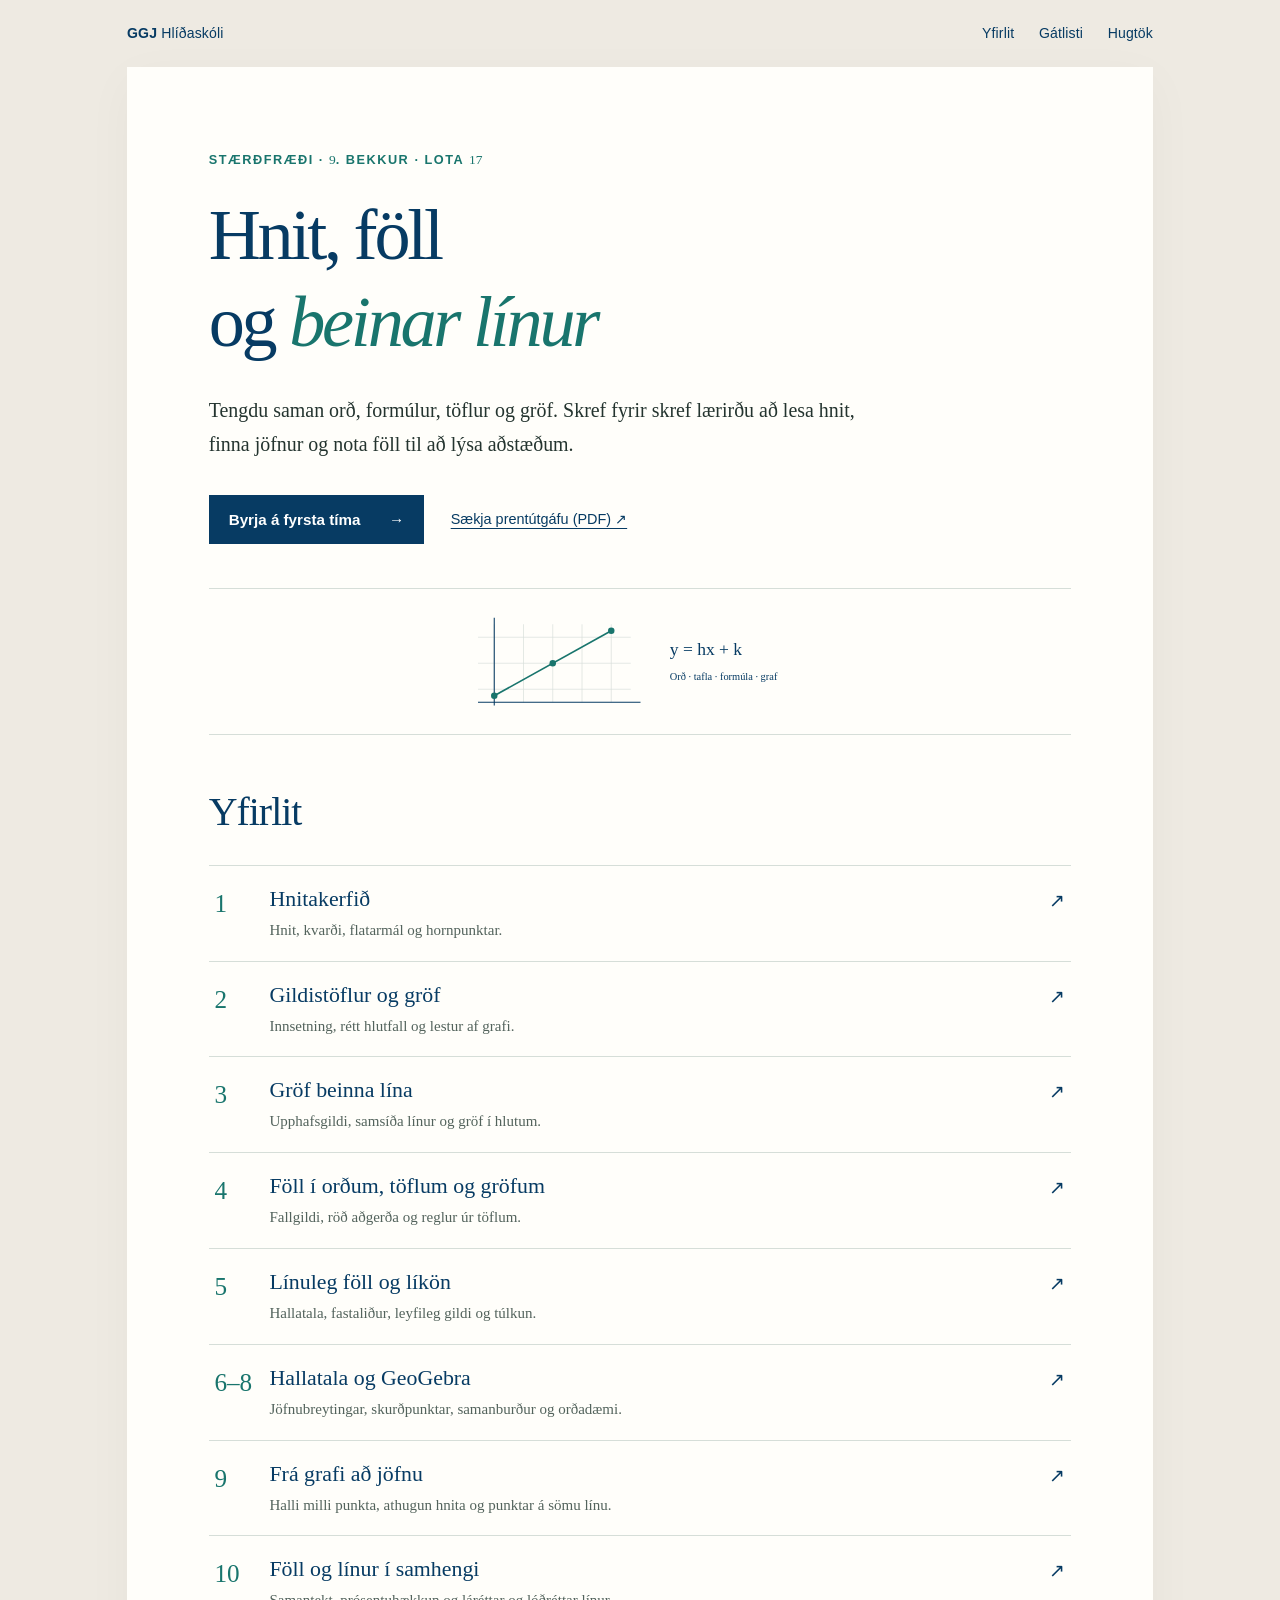
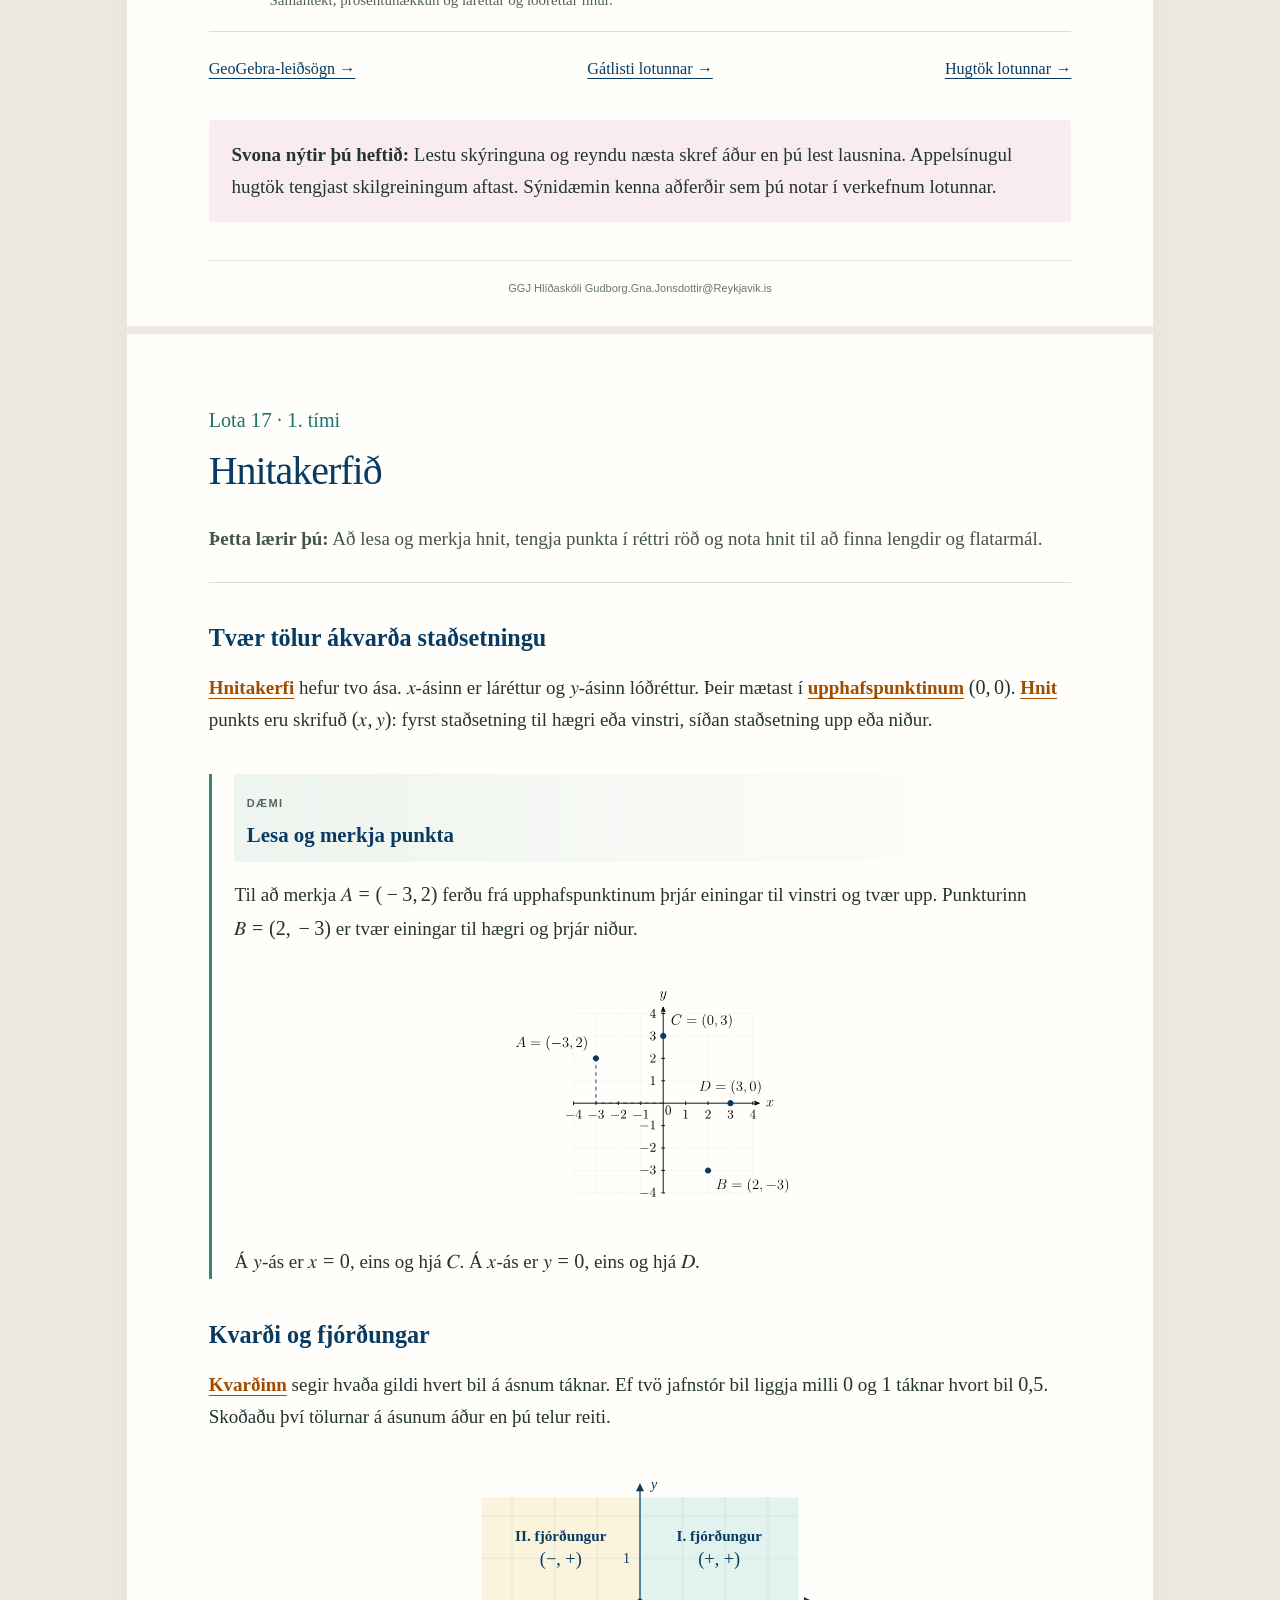
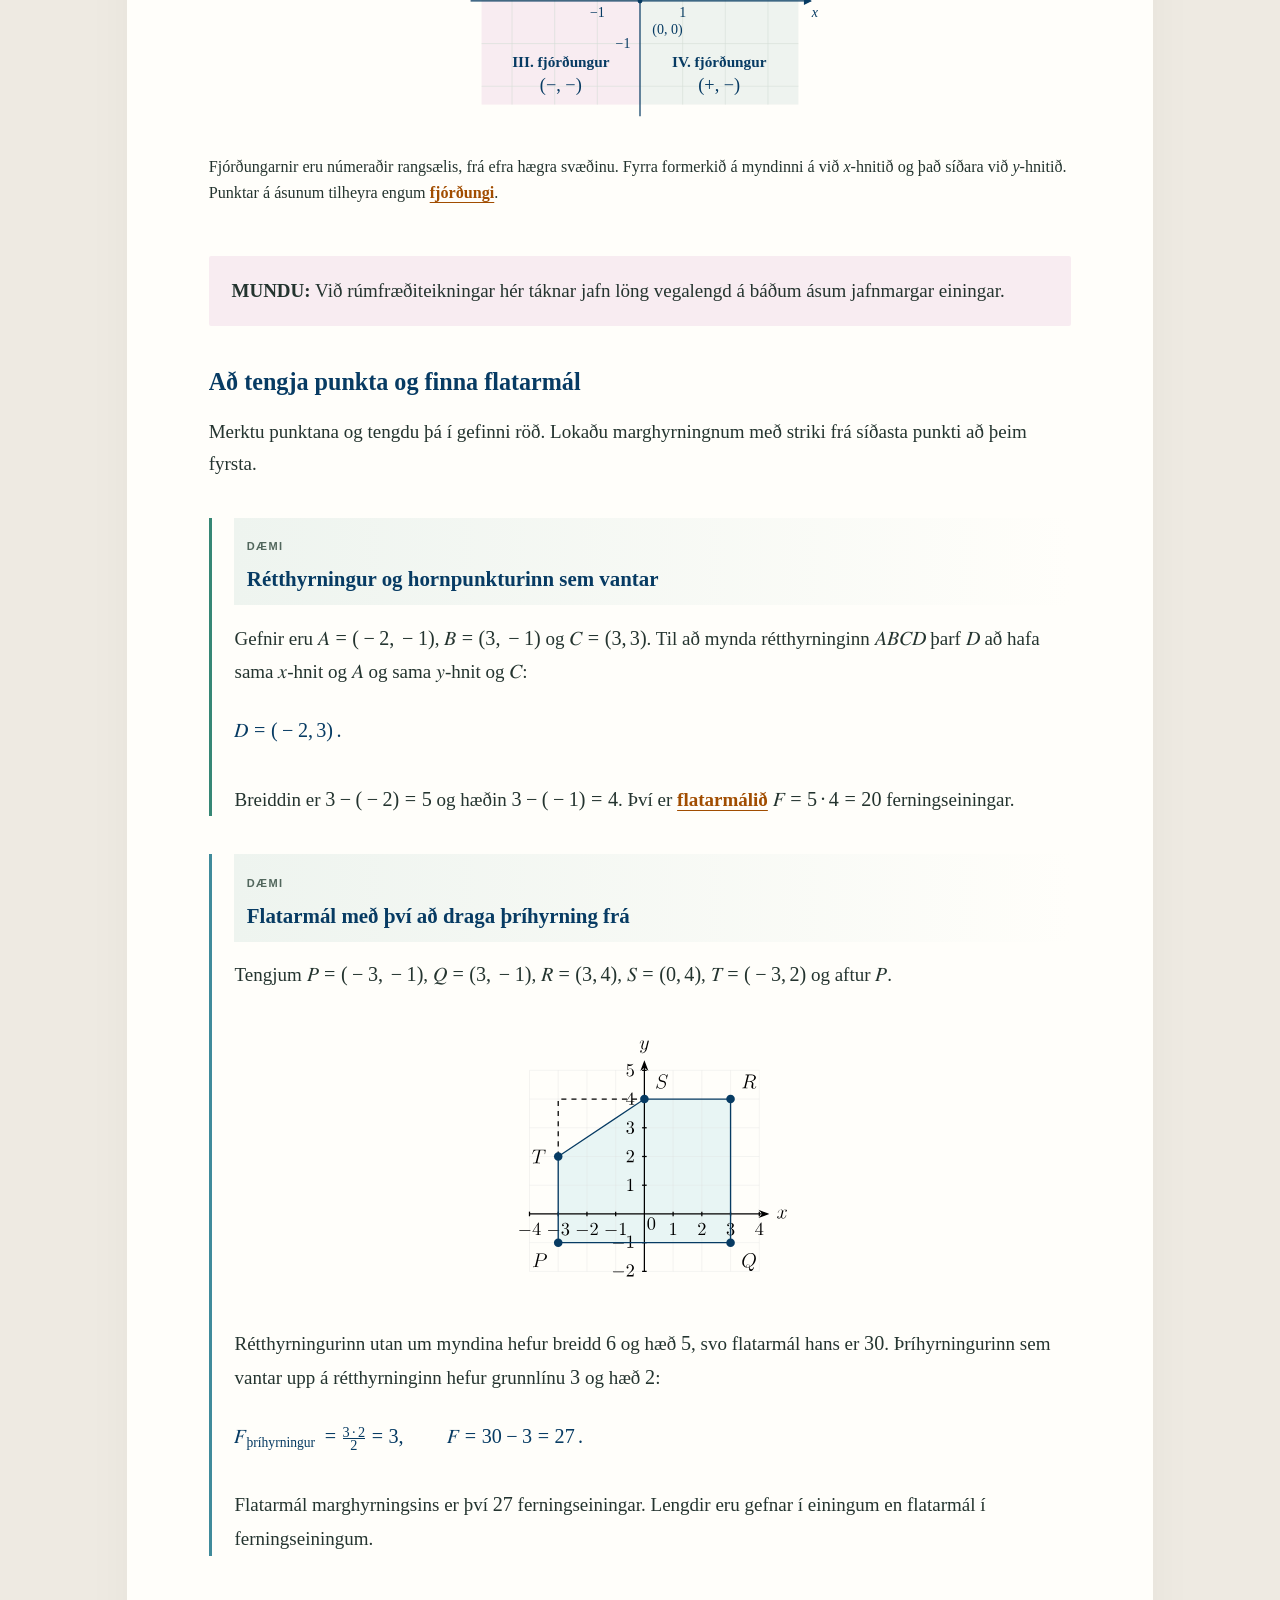
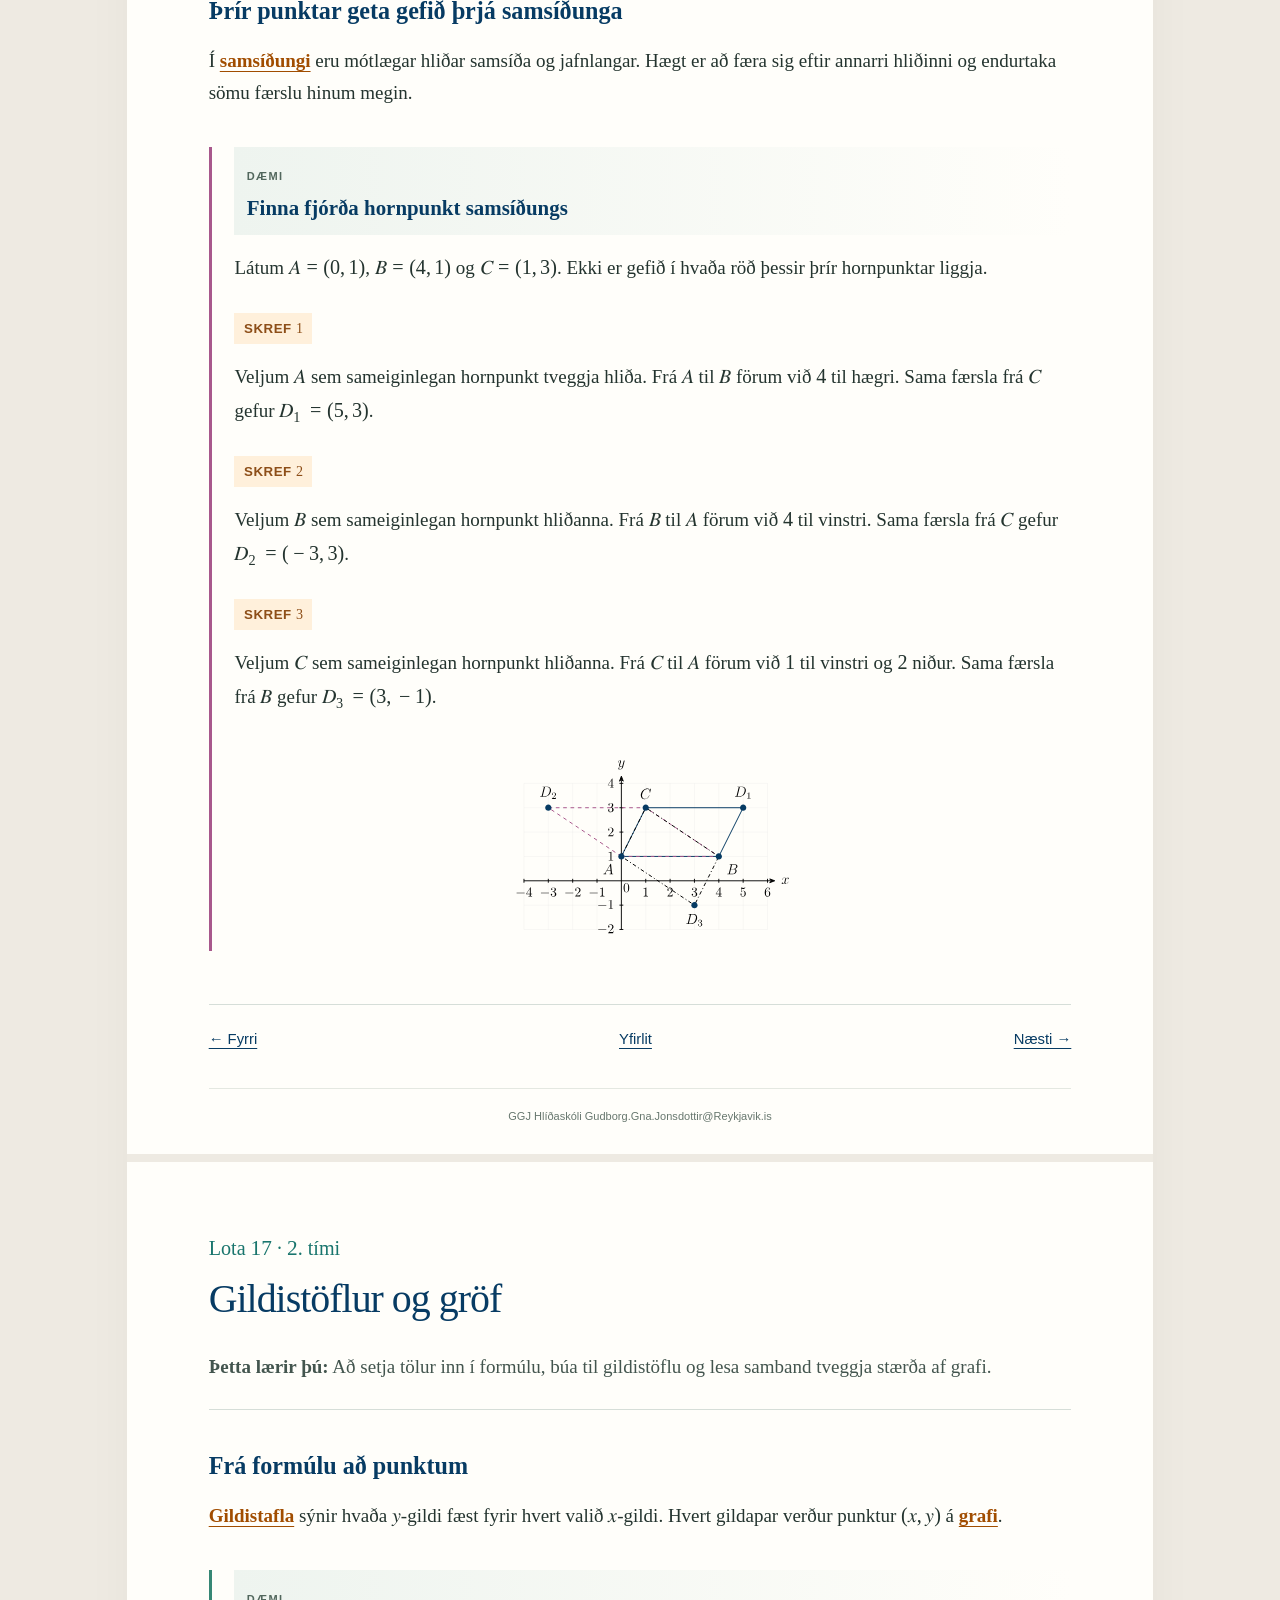
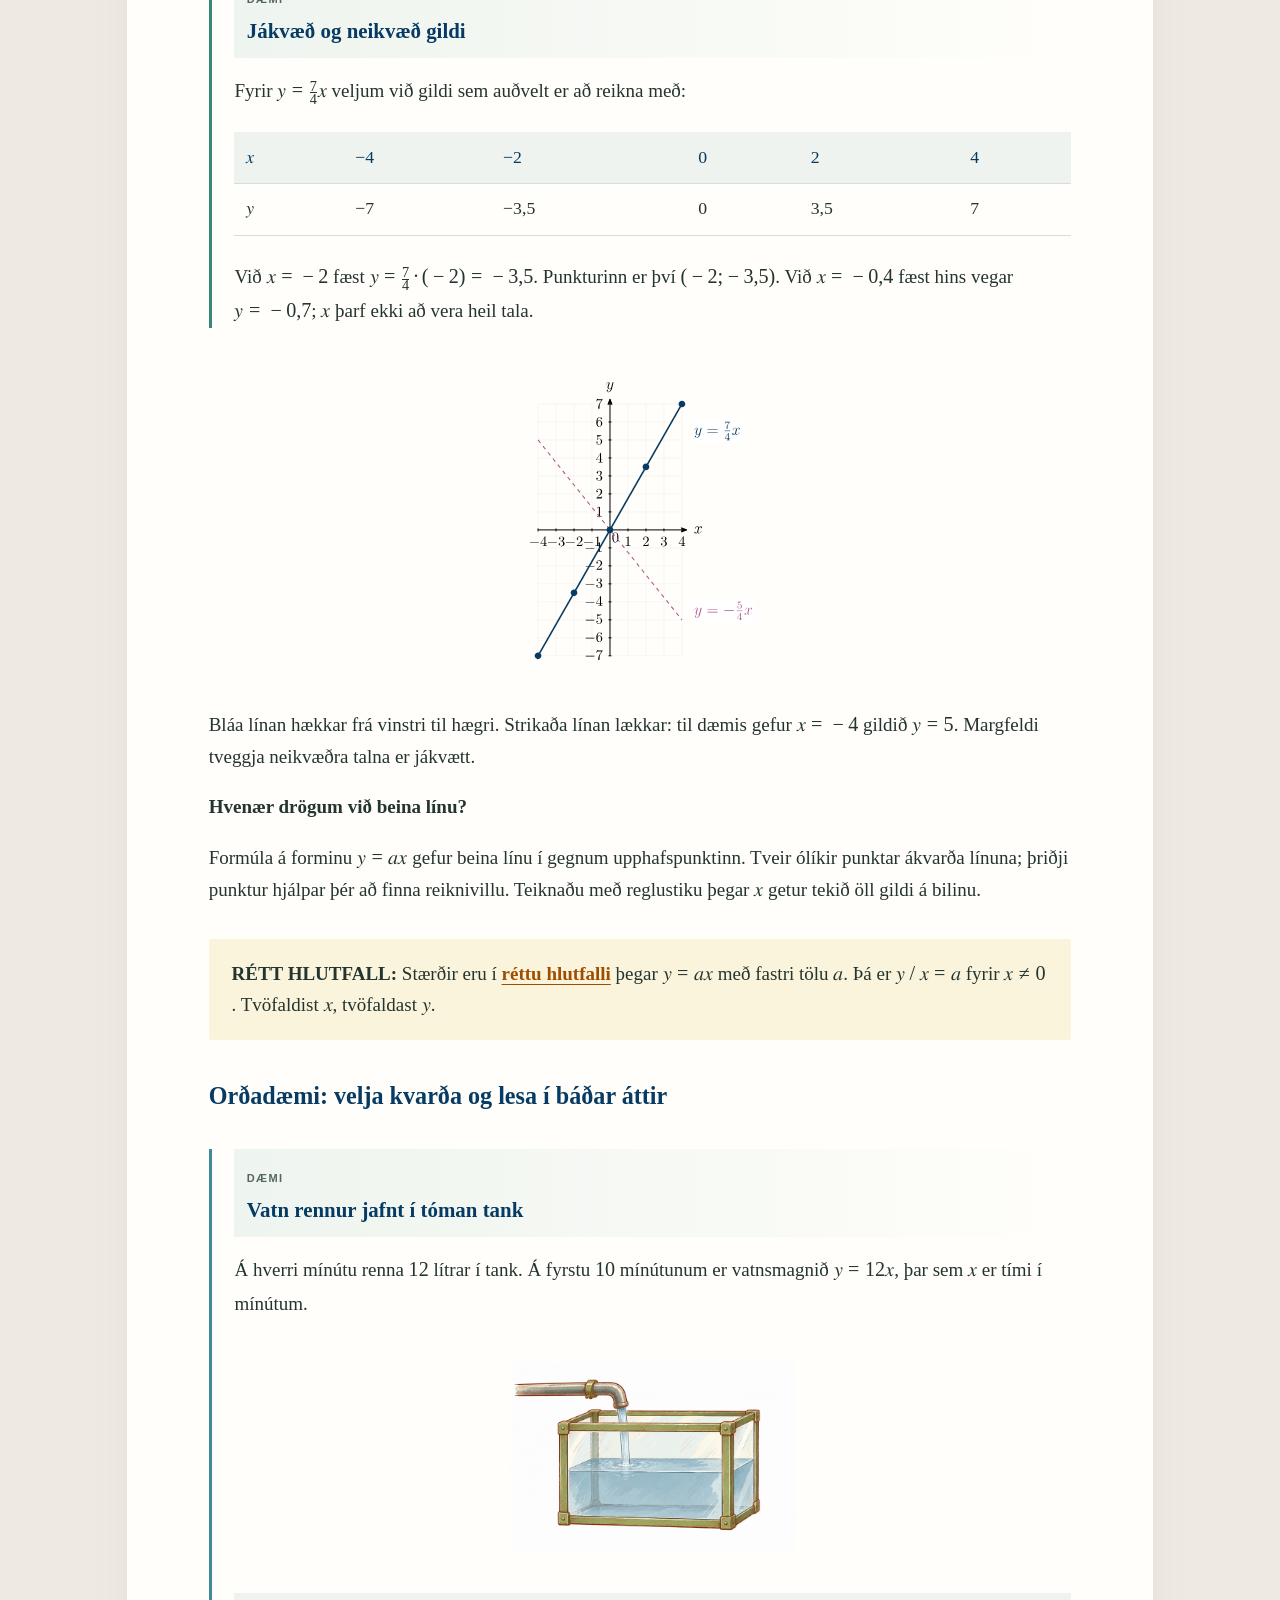
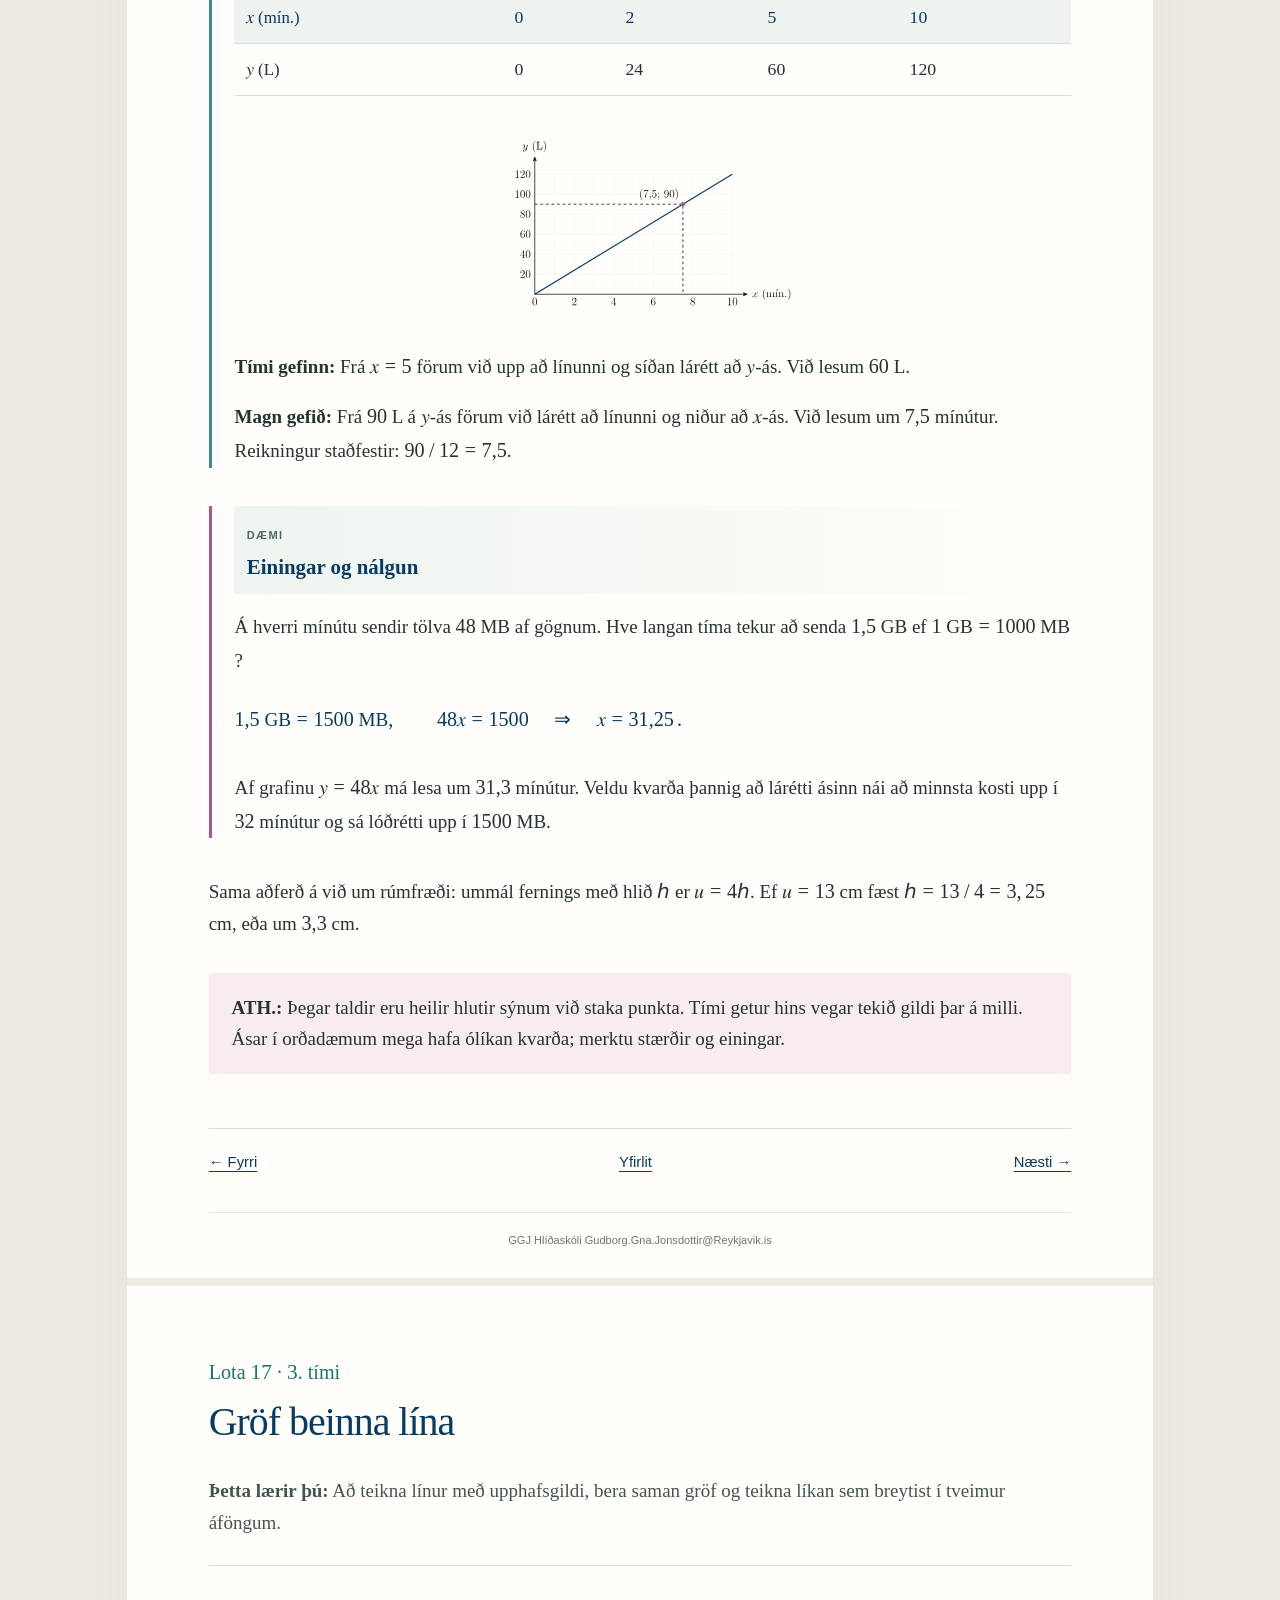
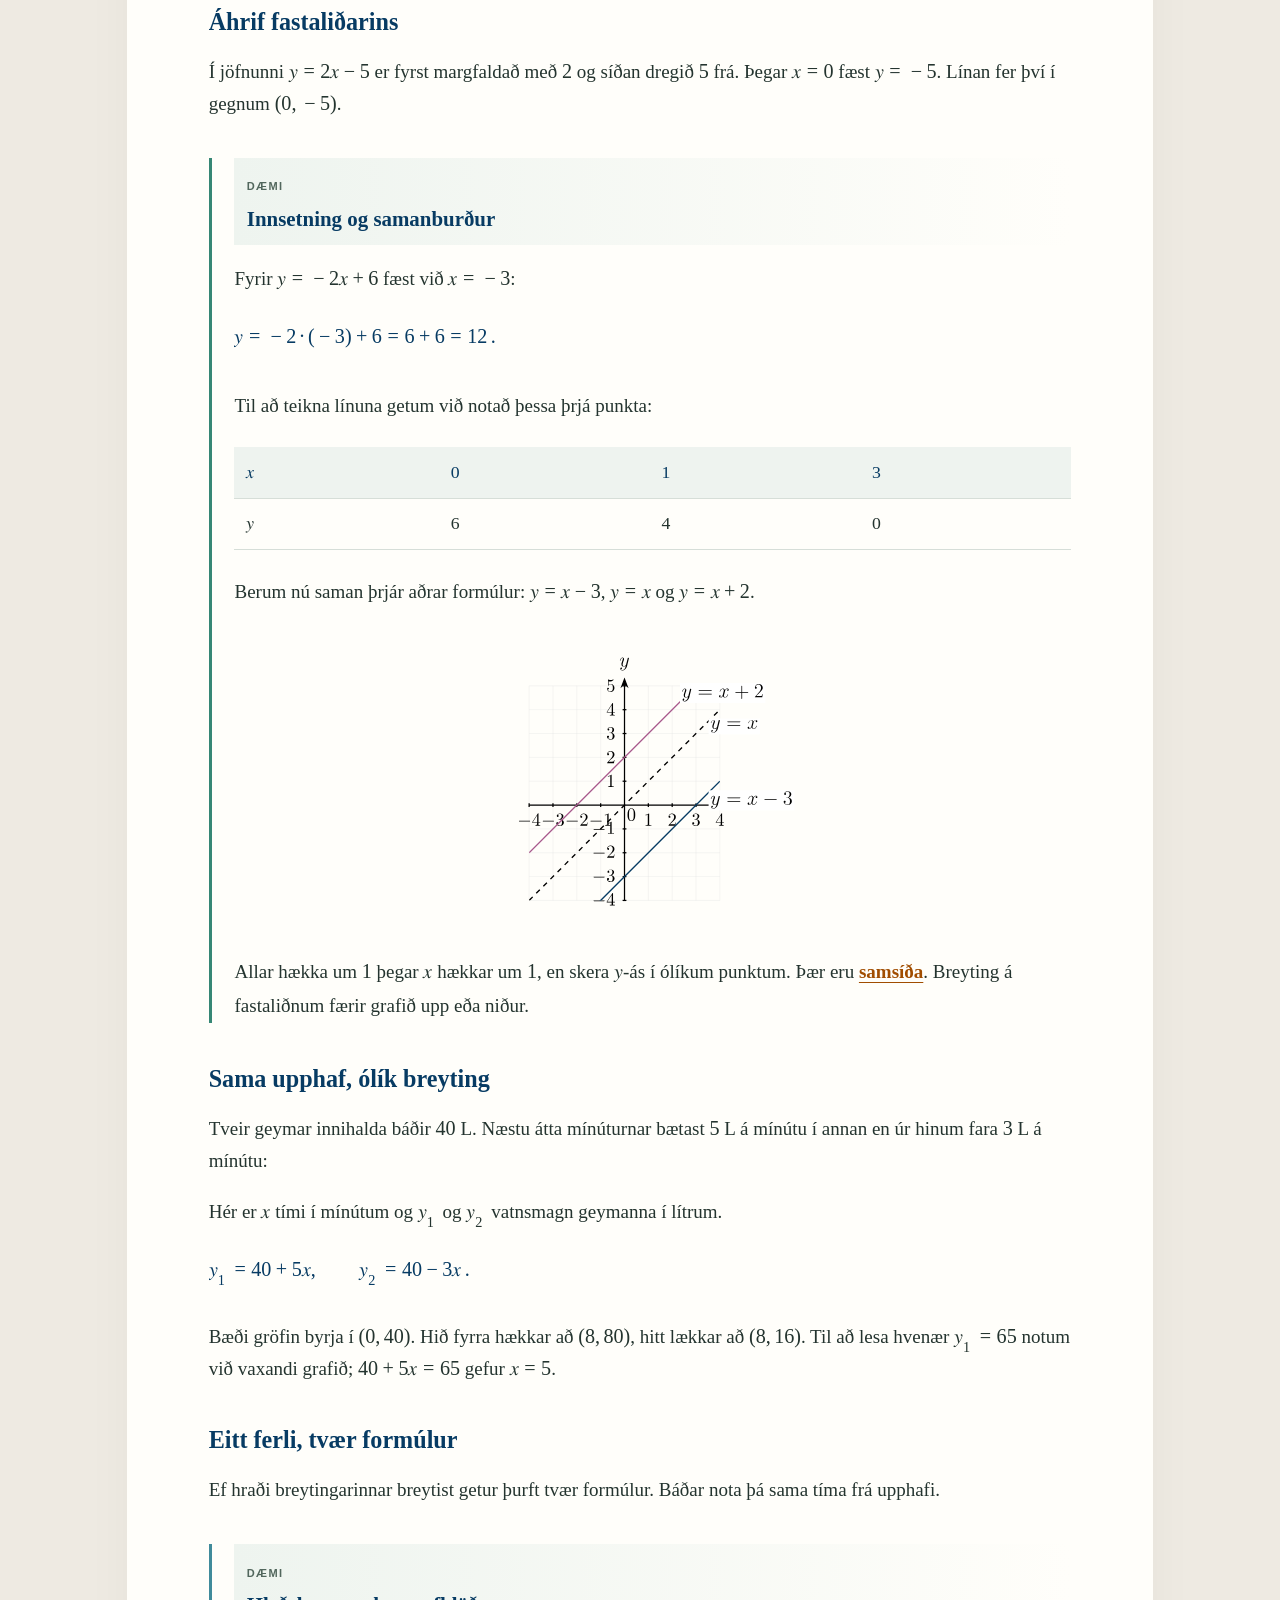
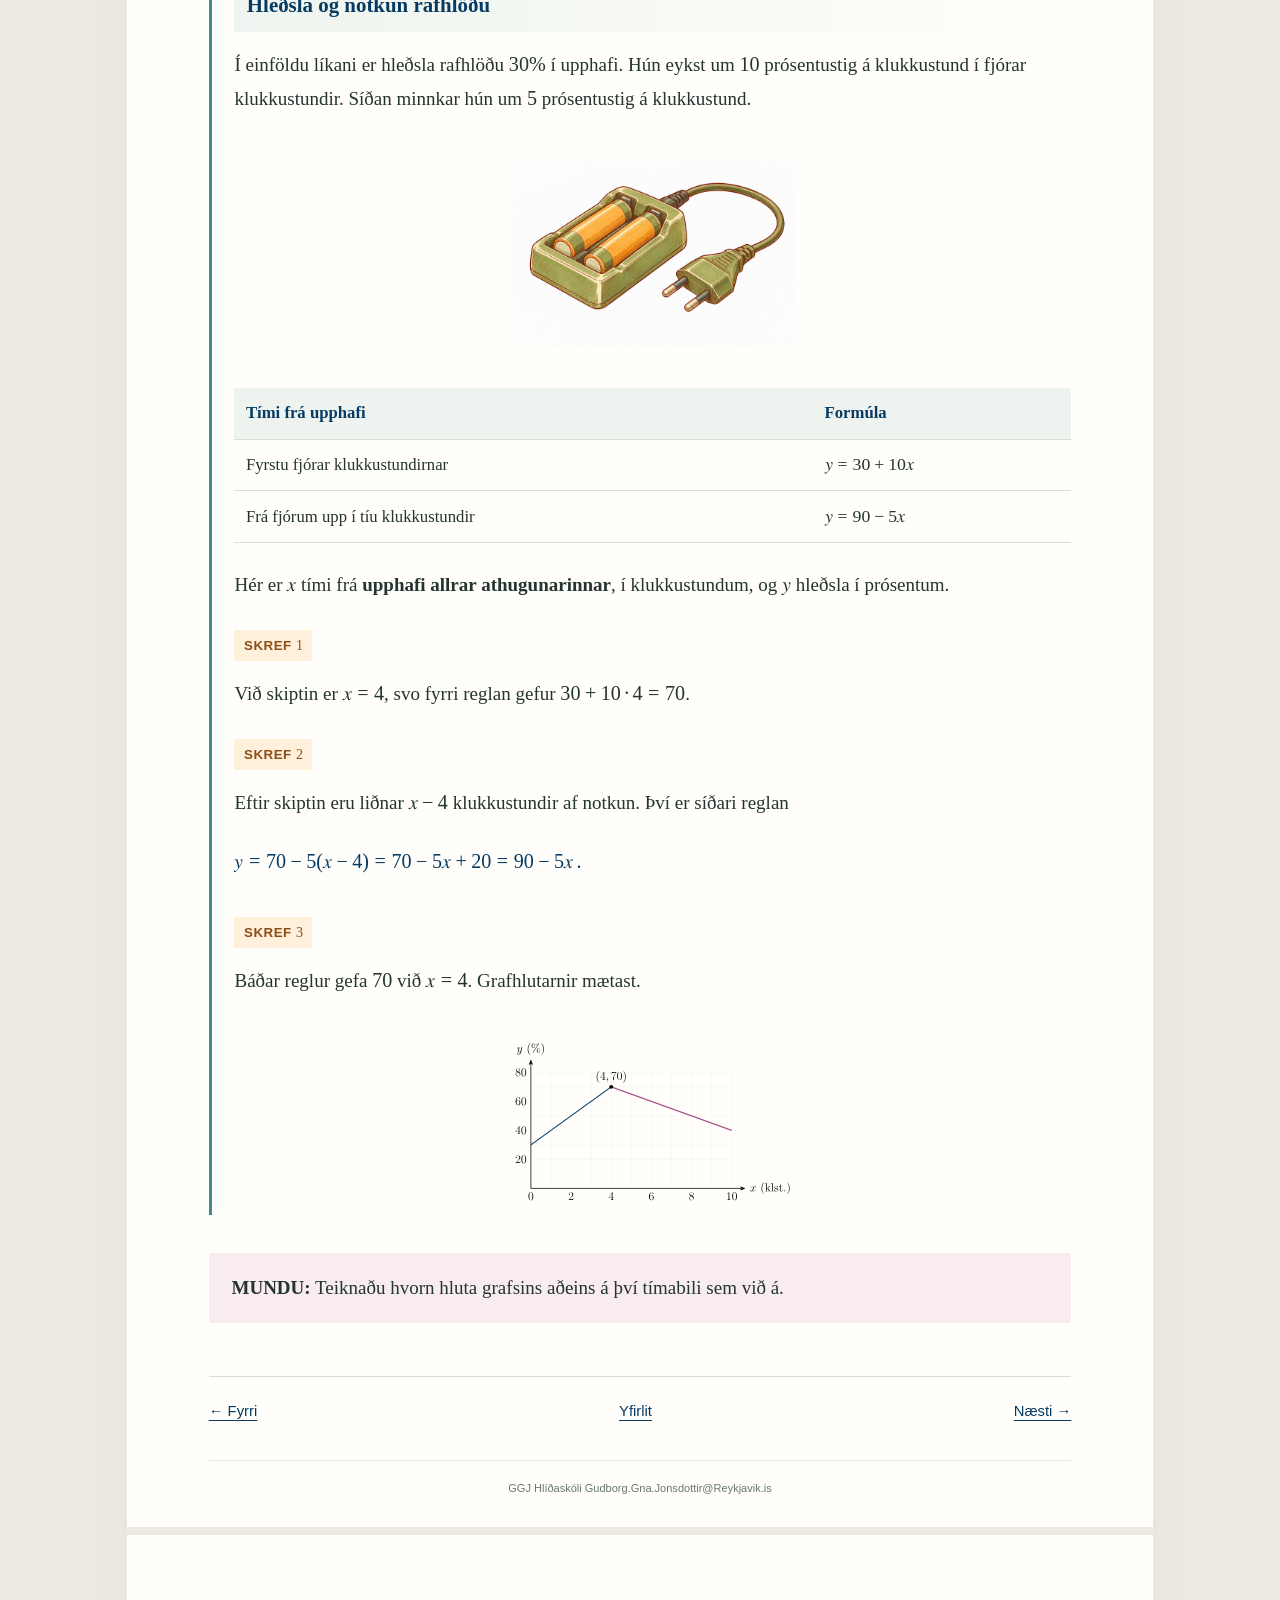
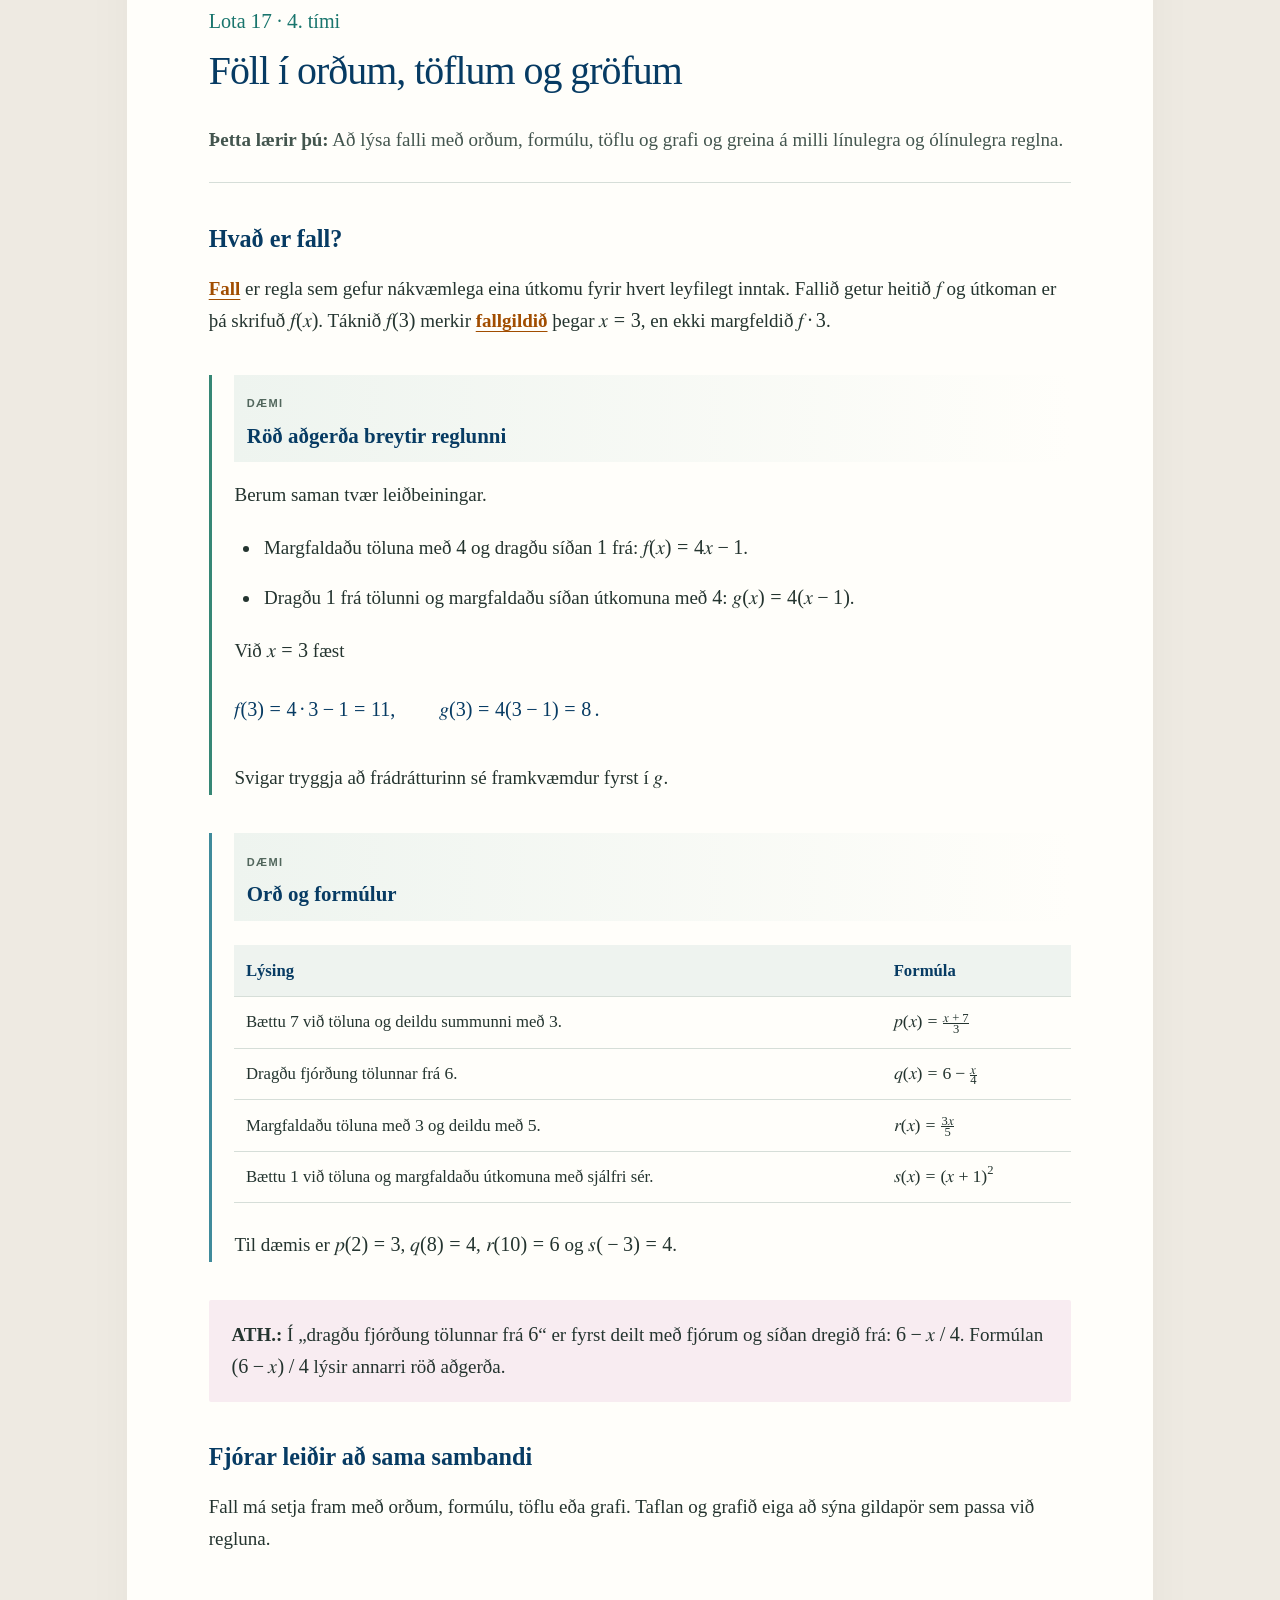
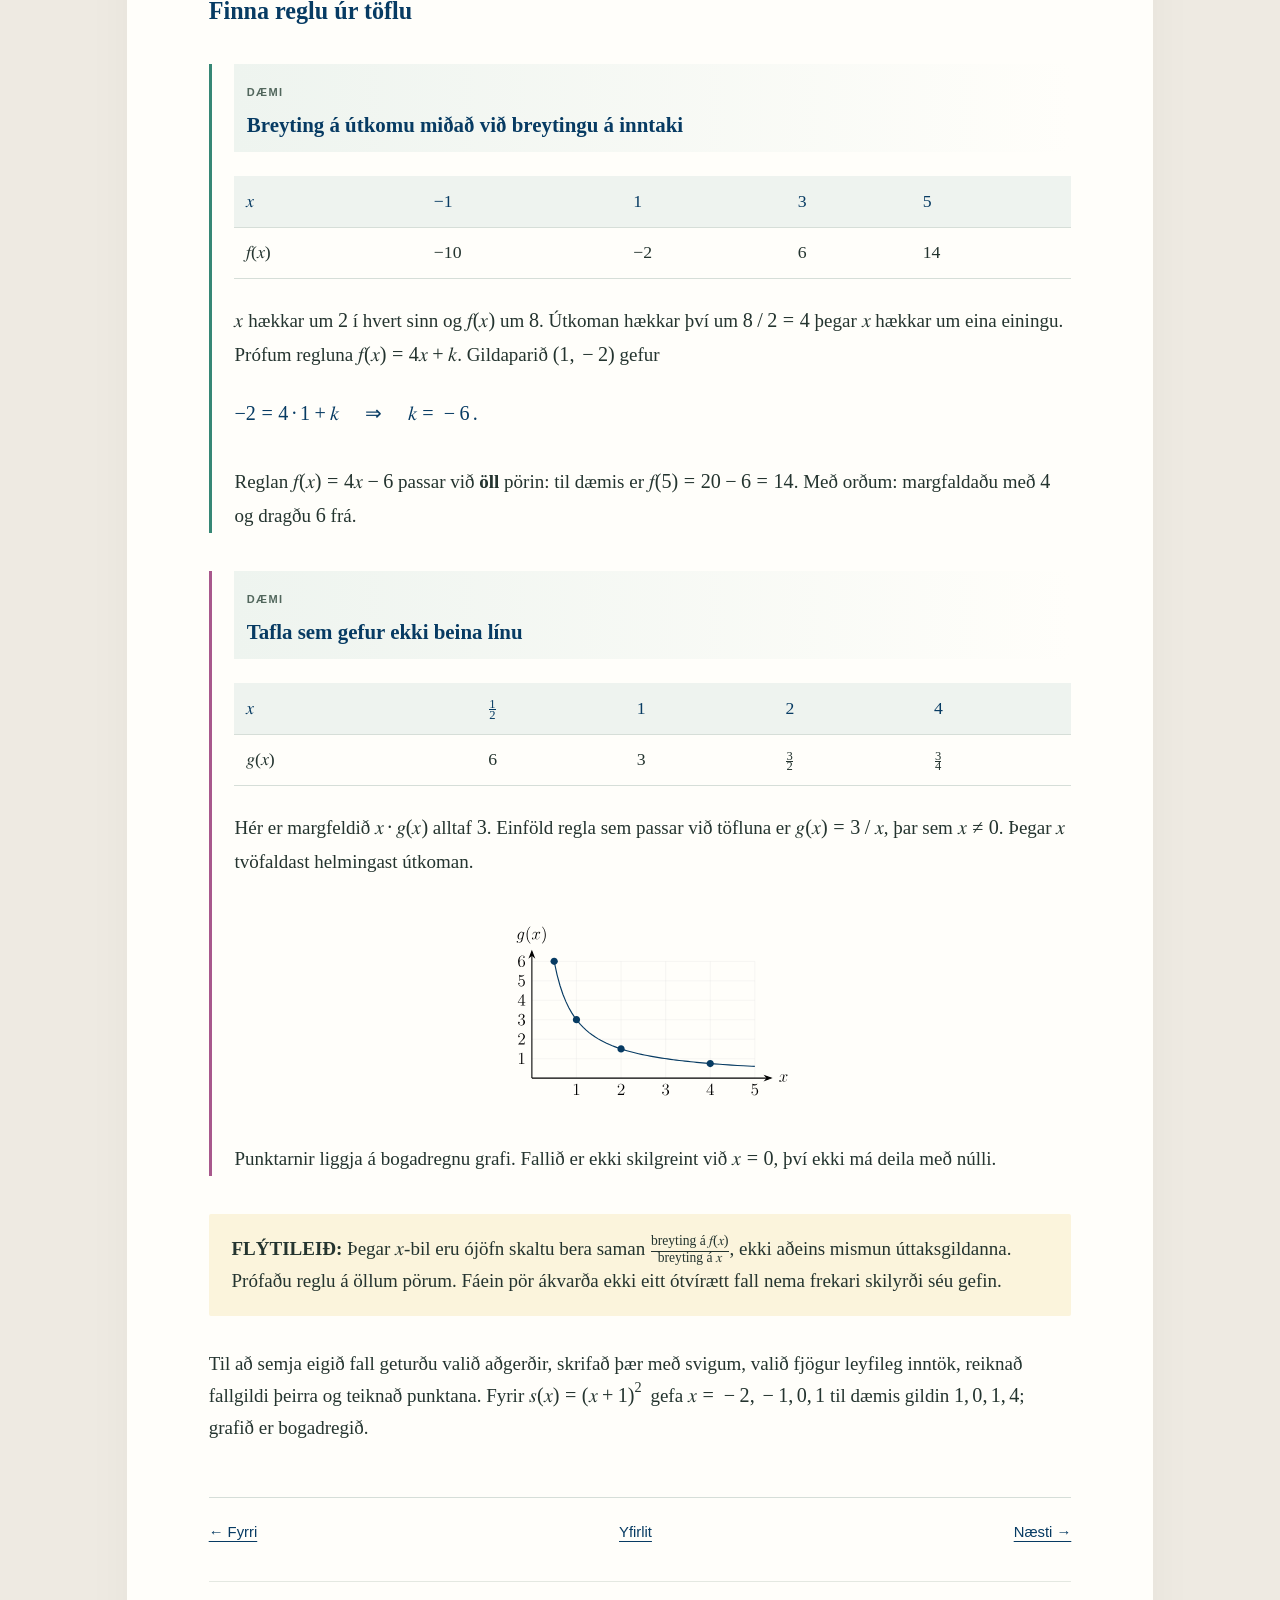
==== index.html @ af2c719b "Add files via upload" ====
<!DOCTYPE html>
<html lang="is"><head><meta charset="utf-8"><meta name="viewport" content="width=device-width,initial-scale=1"><meta name="theme-color" content="#073b63"><meta name="description" content="Íslenskt stærðfræðivefhefti fyrir 9. bekk. Hnit, föll, línur, skýringarmyndir og GeoGebra."><title>Lota 17 · Hnit, föll og beinar línur</title><style>:root{--ink:#24342f;--blue:#073b63;--teal:#19756d;--orange:#a14d00;--paper:#fffefa;--ground:#eeeae2;--line:#d6ded8;color-scheme:light;font-size:19px}*{box-sizing:border-box}html{scroll-behavior:auto;scroll-padding-top:1rem}body{margin:0;background:var(--ground);color:var(--ink);font-family:Georgia,'Times New Roman',serif;line-height:1.68}a{color:var(--blue);text-decoration-thickness:1px;text-underline-offset:4px}a:hover{text-decoration-thickness:2px}a:focus-visible,button:focus-visible,input:focus-visible{outline:3px solid #c16c18;outline-offset:5px;border-radius:2px}.skip{position:absolute;left:1rem;top:-5rem;background:white;padding:.7rem;z-index:5}.skip:focus{top:1rem}.site-header{max-width:58rem;margin:auto;display:flex;align-items:center;justify-content:space-between;padding:1.15rem 2rem;font-family:Arial,sans-serif;font-size:.74rem;letter-spacing:.01em;gap:1rem}.site-header>a{text-decoration:none;font-weight:700}.site-header>a span{font-weight:400}.site-header nav{display:flex;gap:1.3rem}.site-header nav a{text-decoration:none}main{max-width:54rem;margin:0 auto 4rem;background:var(--paper);box-shadow:0 12px 50px #2a403409}.cover,.lesson{padding:3.7rem 4.3rem 1.5rem}.cover{position:relative}.eyebrow{font:700 .67rem/1.5 Arial,sans-serif;letter-spacing:.12em;color:var(--teal)}h1,h2,h3,h4{color:var(--blue);line-height:1.2;font-weight:400}h1{font-size:3.8rem;letter-spacing:-.045em;margin:1.2rem 0 1.5rem}h1 em{font-weight:400;color:var(--teal)}h2{font-size:2.1rem;letter-spacing:-.025em;margin:.45rem 0 1.5rem}h3{font-size:1.27rem;font-weight:700;margin:2.2rem 0 .8rem}h4{font-size:1.1rem;line-height:1.35;font-weight:700;margin:.25rem 0 .8rem}.lead{max-width:36rem;font-size:1.05rem}.cover-actions{display:flex;align-items:center;gap:1.4rem;flex-wrap:wrap;margin:1.8rem 0}.button{display:inline-flex;justify-content:space-between;gap:1.5rem;border:1px solid var(--blue);padding:.6rem 1rem;background:var(--blue);color:white;text-decoration:none;font:600 .8rem/1.6 Arial,sans-serif}.pdf-link{font: .76rem/1.6 Arial,sans-serif}.cover-line{margin:2.3rem 0 2.8rem;border-top:1px solid var(--line);border-bottom:1px solid var(--line);padding:1rem 0}.cover-line svg{display:block;width:90%;max-width:580px;height:auto;margin:auto}.toc{padding:0;margin:0;list-style:none}.toc li{border-top:1px solid var(--line)}.toc li:last-child{border-bottom:1px solid var(--line)}.toc a{display:grid;grid-template-columns:2.1rem 1fr 1rem;gap:.8rem;padding:1rem .15rem;text-decoration:none}.toc a:hover{background:#eef5ef}.toc-number{font-size:1.25rem;color:var(--teal)}.toc strong{display:block;font-weight:400;font-size:1.15rem;line-height:1.3}.toc small{display:block;margin-top:.35rem;color:#53635c;font-size:.79rem;line-height:1.45}.toc-bottom{display:flex;justify-content:space-between;gap:1rem;margin:1.2rem 0 2rem;font-size:.85rem}.lesson{border-top:8px solid var(--ground)}.lesson-label{color:var(--teal);font-size:1.06rem;margin:0}.learning{border-bottom:1px solid var(--line);padding-bottom:1.4rem;color:#43554e;margin-bottom:2rem}.term{color:var(--orange);font-weight:600}.example{border-left:3px solid #368775;padding:0 0 0 1.2rem;margin:2rem 0;line-height:1.78}.example.lotaCyan{border-color:#408b9b}.example.lotaMagenta{border-color:#a8588c}.example header{padding:.5rem .65rem .35rem;background:linear-gradient(90deg,#eef4ef,transparent)}.example header .eyebrow{font-size:.58rem;color:#52675d}.example header h4{margin:.2rem 0 .3rem}.example p{margin:.85rem 0}.regla,.mundu{padding:1rem 1.2rem;margin:1.7rem 0;background:#fbf4dc;border-radius:2px}.mundu{background:#f8ecf1}.regla p:first-child,.mundu p:first-child{margin-top:0}.regla p:last-child,.mundu p:last-child{margin-bottom:0}.step{display:block;font:700 .7rem/1.6 Arial,sans-serif;letter-spacing:.04em;color:#8d4e18;background:#fff0db;width:max-content;padding:.25rem .5rem;margin-top:1.5rem!important}.calculation{color:var(--blue);margin:1rem 0 1.3rem;text-align:left;max-width:100%;overflow-x:auto;padding:.12rem 0 .3rem}.math-line{padding:.15rem 0;line-height:1.9;min-height:1.7em}math{font-family:'Cambria Math','STIX Two Math','Latin Modern Math',serif;font-size:1.06em}math mtext{font-family:Georgia,'Times New Roman',serif;font-size:.95em}p math,li math{white-space:nowrap}figure{margin:1.6rem 0;padding:.55rem 0;break-inside:avoid}.figure-panels{display:flex;justify-content:center;align-items:center;gap:1rem;flex-wrap:wrap}.figure-panels svg{display:block;max-width:100%;height:auto;flex-shrink:1}.table-wrap{overflow-x:auto;max-width:100%;margin:1.3rem 0}table{border-collapse:collapse;width:100%;font-size:.88rem;line-height:1.55;text-align:left}th,td{padding:.65rem .6rem;vertical-align:top;border-bottom:1px solid var(--line)}th{color:var(--blue);font-weight:700;background:#eef3ef}td p,th p{margin:0}ul,ol{padding-left:1.4rem}li{padding-left:.15rem}li p{margin:.4rem 0}.topic-break{border-top:1px solid var(--line);padding-top:2rem;margin-top:3rem;font-size:1.32rem}.lesson-nav{display:flex;justify-content:space-between;gap:.8rem;flex-wrap:wrap;border-top:1px solid var(--line);padding-top:1.2rem;margin:2.8rem 0 1.2rem;font: .78rem/1.5 Arial,sans-serif}.watermark{color:#67776e;font: .58rem/1.6 Arial,sans-serif;text-align:center;overflow-wrap:anywhere;border-top:1px solid #e4e8e1;padding:1rem 0 0;margin-top:2rem}.check-item{display:flex;align-items:flex-start;gap:.75rem;margin:.85rem 0;cursor:pointer}.check-item input{flex:0 0 auto;width:1.15rem;height:1.15rem;margin:.27rem 0 0;accent-color:var(--teal)}.check-help{font-size:.85rem;color:#54665c}.check-status{font: .78rem/1.5 Arial,sans-serif;color:var(--teal)}.definition{padding:1.2rem 0;border-bottom:1px solid var(--line);scroll-margin-top:1.5rem}.definition h4{margin:.2rem 0 .5rem}.definition p{margin:.5rem 0 1rem}.definition:target{background:#fff6db;outline:6px solid #fff6db}.back-to-text,.lesson-ref{font: .74rem/1.5 Arial,sans-serif}.lesson-ref{margin-left:1.3rem}.definition:focus{outline:3px solid #e1ad6b}::selection{background:#ffe1a4}
@media(max-width:650px){:root{font-size:18px}.site-header{padding:1rem;align-items:flex-start;flex-wrap:wrap;gap:.6rem}.site-header nav{gap:1.2rem}.cover,.lesson{padding:2.2rem 1.15rem 1.2rem}h1{font-size:2.8rem}h2{font-size:1.78rem}h3{font-size:1.23rem}h4{font-size:1.07rem}.lesson-label{font-size:1rem}.example{padding-left:.7rem}.regla,.mundu{padding:.8rem}.toc a{grid-template-columns:1.4rem 1fr .7rem;gap:.5rem}.toc strong{font-size:1.06rem}.toc small{font-size:.82rem}.toc-bottom{flex-direction:column;gap:.75rem}.cover-actions{gap:1rem}.figure-panels{gap:.8rem}.lesson-nav{font-size:.72rem}.watermark{font-size:.57rem}.math-table{font-size:.8rem}}
@media(prefers-reduced-motion:reduce){html{scroll-behavior:auto}}
@page{size:letter;margin:18mm 17mm 19mm}
@media print{:root{font-size:12pt}body{background:white;color:#172923;line-height:1.52}main{max-width:none;margin:0;box-shadow:none}.site-header,.skip,.cover-actions,.lesson-nav,.toc-bottom,.web-only,.watermark,.back-to-text,.lesson-ref{display:none}.cover,.lesson{padding:0;border:0}.lesson{break-before:page}h1{font-size:35pt;line-height:1.08;margin:10mm 0}h2{font-size:27pt}h3,.topic-break{font-size:15pt}h4{font-size:13pt}.lesson-label{font-size:13pt}.lead{font-size:12pt}.cover-line{margin:6mm 0;padding:3mm 0}.cover-line svg{max-width:100mm}h2,h3,h4,.step,.example header{break-after:avoid}p{orphans:3;widows:3}.topic-break{margin-top:9mm;padding-top:5mm}.learning{padding-bottom:5mm;margin-bottom:6mm}.example{margin:7mm 0;padding-left:4mm;line-height:1.62;box-decoration-break:clone}.example header{background:#eef4ef}.example p{margin:3mm 0}.regla,.mundu{margin:5mm 0;padding:4mm;break-inside:avoid}.calculation{overflow:visible;margin:3mm 0 4mm;break-inside:avoid;font-size:11.5pt}.math-line{padding:.1rem 0;line-height:1.7}figure{margin:5mm 0;padding:1mm 0;break-inside:avoid}.figure-panels{gap:5mm}.figure-panels svg{width:var(--fig-width);max-width:100%;height:auto}table{font-size:10.5pt}th,td{padding:2.3mm}thead{display:table-header-group}tr{break-inside:avoid}.table-wrap{overflow:visible;margin:4mm 0}.toc a{padding:3mm 0}.toc strong{font-size:13pt}.toc small{font-size:10.5pt}.toc-number{font-size:15pt}.toc{break-inside:avoid}.toc li{break-inside:avoid}.cover>.mundu{font-size:11pt}a{text-decoration:none;color:inherit}.term{text-decoration:underline;color:#884400}.check-item{break-inside:avoid;gap:3mm;margin:3mm 0}.check-item input{appearance:none;border:1px solid #456;width:3.7mm;height:3.7mm;margin-top:1mm}.definition{break-inside:avoid;padding:4mm 0}.definition p{margin:2mm 0}.definition h4{margin:1mm 0}.definition:target{background:none;outline:none}}
@media print{.example{break-inside:avoid}.example header{break-inside:avoid;break-after:avoid}.example>p:has(+.calculation),.example>p:has(+figure){break-after:avoid}.table-wrap{break-inside:avoid}figure svg{max-height:65mm;width:auto}.figure-panels{gap:4mm}#mynd-17 svg,#mynd-20 svg{max-height:none;width:var(--fig-width)}.calculation{font-size:12pt}.math-line{min-height:1.3em;line-height:1.45;padding:0}#gatlisti h3{font-size:13pt;margin:5mm 0 2mm}#gatlisti .check-item{line-height:1.4;margin:2.3mm 0}.definition{padding:2.5mm 0}.definition p{line-height:1.45}.lesson>aside:last-of-type{break-before:avoid}}
@media print{#hugtok{column-count:2;column-gap:8mm}#hugtok>.lesson-label,#hugtok>h2,#hugtok>h3,#hugtok>p{column-span:all}#hugtok .definition{font-size:11.5pt}#hugtok .definition h4{font-size:12pt}.cover-line{break-after:page}}
@media print{#hugtok .lesson-ref{display:inline;margin-left:0;font-size:9.5pt;color:#52675d}#hugtok .definition p{margin-bottom:1mm}}
@media print{#hugtok{column-count:auto}#hugtok .gloss-group{column-count:2;column-gap:8mm;break-before:page}#hugtok .gloss-group:first-of-type{break-before:auto}#hugtok .gloss-group>h3{column-span:all;margin:3mm 0}#hugtok .definition{padding:1.8mm 0}#hugtok .definition p{line-height:1.38}.step-group{break-inside:avoid}.example .calculation:last-of-type{break-after:avoid}}
@media print{#hugtok .gloss-group{break-before:auto;break-inside:avoid}#hugtok .gloss-group:first-of-type{break-inside:auto}.example:has(.step-group){break-inside:auto}.example .calculation:last-of-type{break-after:auto}}
@media print{.volume-example{break-inside:avoid}.volume-example figure svg{max-height:45mm}.volume-example figure svg text{font-size:26px}.volume-example>h3{margin-top:5mm}.volume-example .example{margin:4mm 0}}
@media print{#hugtok .gloss-group{column-count:auto;break-before:page;break-inside:auto}#hugtok .gloss-group:first-of-type{break-before:auto}#hugtok .gloss-columns{display:grid;grid-template-columns:minmax(0,1fr) minmax(0,1fr);gap:8mm}#hugtok .gloss-column{min-width:0}#hugtok .definition{break-inside:avoid}#hugtok .gloss-group>h3{column-span:none;break-after:avoid}}
@media print{#hugtok .gloss-columns{display:flex;align-items:flex-start;break-inside:avoid}#hugtok .gloss-column{width:calc((100% - 8mm)/2);flex-shrink:0}#hugtok .definition{padding:1.4mm 0}#hugtok .definition p{line-height:1.35}}
@media print{#hugtok .gloss-group:first-of-type .definition{font-size:11pt;padding:1mm 0}#hugtok .gloss-group:first-of-type .definition h4{font-size:11.5pt}#hugtok .gloss-group:first-of-type .definition p{line-height:1.3;margin:1mm 0}}

.reference-panel{margin:1.5rem 0 2rem;border:1px solid #c7d6cd;background:#fffefa;padding:1rem;scroll-margin-top:1rem}.reference-panel>summary{color:#073b63;cursor:pointer;font-weight:bold;font-size:1.05rem}.reference-panel .ref-intro{font-size:.87rem}.reference-sheet{color:#172c3a;font-family:Georgia,serif;line-height:1.4}.reference-sheet *{box-sizing:border-box}.reference-sheet .sheet-page{margin:1.8rem 0 2.3rem}.reference-sheet .ref-heading{font-size:1.5rem;text-align:center;font-weight:bold;margin:.3rem 0 .5rem}.reference-sheet .ref-subtitle{text-align:center;margin:0 0 1rem}.reference-sheet .ref-name{display:none}.reference-sheet .formula-grid{display:grid;grid-template-columns:repeat(2,minmax(0,1fr));border-top:1px solid #8c9e9b;border-left:1px solid #8c9e9b}.reference-sheet .ref-card{padding:.8rem .45rem;border-bottom:1px solid #8c9e9b;border-right:1px solid #8c9e9b;text-align:center;min-width:0}.reference-sheet .ref-card h3{font-size:.86rem;font-weight:bold;margin:0 0 .3rem;line-height:1.3}.reference-sheet .ref-card svg{display:block;width:100%;height:145px;margin:auto}.reference-sheet .ref-equation{margin:.35rem 0;color:#073b63;font-size:.95rem;white-space:nowrap}.reference-sheet .ref-equation math{font-size:1.03em}.reference-sheet .ref-key>div{display:grid;grid-template-columns:1.9rem 1fr;gap:.3rem;margin:.2rem 0;text-align:left;font-size:.7rem}.reference-sheet .ref-key>div>span{padding:.18rem .25rem}.reference-sheet .ref-key>div>span:first-child{text-align:center;font-style:italic}.reference-sheet .ref-notes{font-size:.72rem;line-height:1.5;margin:.7rem 0}.reference-sheet .ref-credit{font-size:.65rem;line-height:1.4}.reference-sheet .ref-watermark{font:10px/1.5 Arial,sans-serif;text-align:center;overflow-wrap:anywhere;color:#657268;margin:1rem 0 .3rem}.reference-sheet .house-scroll{overflow-x:auto;max-width:100%;margin:1rem 0 2rem}.reference-sheet .house{min-width:670px;width:100%;border-collapse:collapse;table-layout:fixed;color:#18282d;font-size:.63rem;line-height:1.25}.reference-sheet .house caption{border:1px solid #52635f;border-bottom:0;font-size:1rem;font-weight:bold;background:#d9d9d9;padding:.4rem}.reference-sheet .house td,.reference-sheet .house th{border:1px solid #7d8982;padding:.4rem .08rem;text-align:center;vertical-align:middle;font-weight:normal;color:inherit}.reference-sheet .house .digit-row td{height:32px;border-right:1px solid #adb3af}.reference-sheet .house .unit-end{border-right:1.5px solid #52635f!important}.reference-sheet .house .large{background:#e5b8b7}.reference-sheet .house .large-light{background:#f2dbdb}.reference-sheet .house .metric{background:#d6e3bc}.reference-sheet .house .metric-light{background:#eaf1dd}.reference-sheet .house .small{background:#8db3e2}.reference-sheet .house .small-light{background:#dbe5f1}.reference-sheet .power-2 th{background:#fde9d9}.reference-sheet .power-3 th{background:#daeef3}.reference-sheet .house .place-unit{background:#e5dfec}.reference-sheet .house math{font-size:1em}.reference-sheet .ref-scroll-help{font-size:.78rem;color:#50665d}
@media(max-width:500px){.reference-panel{padding:.65rem}.reference-sheet .formula-grid{grid-template-columns:1fr}.reference-sheet .ref-card h3{font-size:1rem}.reference-sheet .ref-equation{font-size:1.12rem}.reference-sheet .ref-card svg{height:175px}.reference-sheet .ref-key>div{font-size:.85rem}.reference-sheet .ref-heading{font-size:1.2rem}}
@media print{.reference-panel{display:none}}

.homework{margin-top:3rem;border-top:2px solid #b5ccc2;padding-top:2rem}.homework>h3{font-size:1.65rem;margin:.5rem 0 1rem}.hw-deadline{color:#973c37}.hw-goal{font-size:.9rem}.hw-table-wrap{overflow-x:auto;max-width:100%;margin:1rem 0 1.5rem}.hw-rubric{width:100%;font-size:.87rem;line-height:1.5}.hw-rubric th:last-child,.hw-rubric td:last-child{width:4rem;text-align:center}.hw-rubric th,.hw-rubric td{vertical-align:top}.hw-total{background:#eef3ef;font-weight:bold}.hw-scoring{font-size:.86rem}.hw-instructions-title{margin-top:2rem!important;font-size:1.3rem!important}.hw-step h4,.hw-final-check h4{font-size:1.08rem;margin-top:1.6rem}.hw-step p{margin:.65rem 0}.homework-check{display:flex;gap:.65rem;margin:.65rem 0;align-items:flex-start}.homework-check input{flex:0 0 auto;width:1rem;height:1rem;margin:.34rem 0 0;accent-color:#19756d}.hw-grid-previews{margin-top:2rem}.hw-grid-pair{display:grid;grid-template-columns:1fr 1fr;gap:1.5rem}.hw-grid-pair h5{font-size:.9rem;font-weight:normal;color:#073b63}.hw-grid-pair svg{display:block;width:100%;height:auto;background:white}.homework-jump{font-size:.9rem;margin:1.5rem 0}.homework-jump a{color:#a14d00}.symbol-table td:first-child{width:19%;font-size:1.3em}.symbol-table td:last-child{width:81%}.symbol-table .term{font-weight:normal}.symbol-intro{margin:.5rem 0}.concept-figure figcaption{font-size:.85rem;line-height:1.6;margin-top:1rem}.concept-figure figcaption p{margin:.4rem 0}
@media(max-width:650px){.homework>h3{font-size:1.4rem}.hw-rubric{font-size:.84rem}.hw-rubric td,.hw-rubric th{padding:.6rem .35rem}.hw-grid-pair{gap:.8rem}.symbol-table{font-size:.82rem}}
@media print{.homework{break-before:page;border:0;margin-top:0;padding-top:0}.homework>h3{font-size:20pt}.homework .pdf-link,.homework-jump{display:none}.hw-rubric{font-size:10.5pt}.hw-rubric td,.hw-rubric th{padding:2mm;line-height:1.35}.hw-table-wrap{overflow:visible;break-inside:auto}.hw-rubric thead{display:table-header-group}.hw-rubric tr{break-inside:avoid}.hw-step,.hw-final-check{break-inside:avoid}.hw-instructions-title{break-before:page}.hw-grid-previews{break-inside:avoid}.hw-grid-pair svg{height:75mm;width:auto;max-width:100%}.homework-check{break-inside:avoid;margin:2mm 0;line-height:1.4}.homework-check input{appearance:none;border:1px solid #456;width:3.5mm;height:3.5mm}.concept-figure{break-inside:avoid}.concept-figure figcaption{font-size:11pt}.symbol-table{font-size:11pt}.symbol-table td{padding:2.4mm}.symbol-table td:first-child{font-size:1.1em}}
@media print{.homework>p{margin:2.5mm 0;line-height:1.4}.homework>.regla{font-size:11pt;margin:3mm 0;padding:3mm;line-height:1.4}.homework>h4{margin:4mm 0 2mm}.homework .hw-table-wrap{margin:2mm 0 3mm}.homework .hw-rubric td,.homework .hw-rubric th{padding:1.2mm 1.5mm;line-height:1.25}.homework .hw-grid-pair svg{height:55mm}.homework .hw-grid-previews{margin-top:4mm}.homework .hw-grid-previews p{margin:2mm 0}.homework .hw-grid-pair h5{margin:2mm 0}}@media print{.homework .hw-grid-pair{display:flex;gap:12mm}.homework .hw-grid-pair>div{width:70mm}.homework .hw-grid-pair svg{width:38mm;height:55mm;max-width:none}}</style><style id="lota17-image-size">
/* Teacher request, 2026-10-11: render images at 65% of their previous dimensions. */
.figure-panels svg{max-width:65%}
.cover-line svg{width:58.5%;max-width:377px}
@media print{figure svg{max-height:42.25mm}.cover-line svg{max-width:65mm}}
</style></head><body><a class="skip" href="#efni">Fara beint í efnið</a><header class="site-header"><a href="#yfirlit">GGJ <span>Hlíðaskóli</span></a><nav aria-label="Aðalflakk"><a href="#yfirlit">Yfirlit</a><a href="#gatlisti">Gátlisti</a><a href="#hugtok">Hugtök</a></nav></header><main id="efni"><section class="cover" id="yfirlit" aria-labelledby="cover-heading"><p class="eyebrow">STÆRÐFRÆÐI · <math data-tex="9" xmlns="http://www.w3.org/1998/Math/MathML"><mrow><mn>9</mn></mrow></math>. BEKKUR · LOTA <math data-tex="17" xmlns="http://www.w3.org/1998/Math/MathML"><mrow><mn>17</mn></mrow></math></p><h1 id="cover-heading">Hnit, föll<br>og <em>beinar línur</em></h1><p class="lead">Tengdu saman orð, formúlur, töflur og gröf. Skref fyrir skref lærirðu að lesa hnit, finna jöfnur og nota föll til að lýsa aðstæðum.</p><div class="cover-actions"><a class="button" href="#timi-01">Byrja á fyrsta tíma <span>→</span></a><a class="pdf-link" href="lota17-prent.pdf" target="_blank" rel="noopener">Sækja prentútgáfu (PDF) ↗</a></div><div class="cover-line"><svg xmlns="http://www.w3.org/2000/svg" viewbox="0 0 580 165" width="580" height="165" role="img" aria-labelledby="cover-title"><title id="cover-title">Punktar tengja saman formúlu og graf beinnar línu.</title><g fill="none" stroke="#d6ded8" stroke-width="1"><path d="M65 25V145M110 25V145M155 25V145M200 25V145M245 25V145M40 45H275M40 85H275M40 125H275"></path></g><path d="M40 145H290M65 150V15" fill="none" stroke="#073b63" stroke-width="1.6"></path><path d="M65 135L245 35" stroke="#19756d" stroke-width="2.5"></path><g fill="#19756d"><circle cx="65" cy="135" r="5"></circle><circle cx="155" cy="85" r="5"></circle><circle cx="245" cy="35" r="5"></circle></g><g fill="#073b63" font-family="Georgia,serif" font-size="27"><text x="335" y="73">y = hx + k</text><text x="335" y="110" font-size="16">Orð · tafla · formúla · graf</text></g></svg></div><h2>Yfirlit</h2><ol class="toc"><li><a href="#timi-01"><span class="toc-number"><math data-tex="1" xmlns="http://www.w3.org/1998/Math/MathML"><mrow><mn>1</mn></mrow></math></span><span><strong>Hnitakerfið</strong><small>Hnit, kvarði, flatarmál og hornpunktar.</small></span><span aria-hidden="true">↗</span></a></li><li><a href="#timi-02"><span class="toc-number"><math data-tex="2" xmlns="http://www.w3.org/1998/Math/MathML"><mrow><mn>2</mn></mrow></math></span><span><strong>Gildistöflur og gröf</strong><small>Innsetning, rétt hlutfall og lestur af grafi.</small></span><span aria-hidden="true">↗</span></a></li><li><a href="#timi-03"><span class="toc-number"><math data-tex="3" xmlns="http://www.w3.org/1998/Math/MathML"><mrow><mn>3</mn></mrow></math></span><span><strong>Gröf beinna lína</strong><small>Upphafsgildi, samsíða línur og gröf í hlutum.</small></span><span aria-hidden="true">↗</span></a></li><li><a href="#timi-04"><span class="toc-number"><math data-tex="4" xmlns="http://www.w3.org/1998/Math/MathML"><mrow><mn>4</mn></mrow></math></span><span><strong>Föll í orðum, töflum og gröfum</strong><small>Fallgildi, röð aðgerða og reglur úr töflum.</small></span><span aria-hidden="true">↗</span></a></li><li><a href="#timi-05"><span class="toc-number"><math data-tex="5" xmlns="http://www.w3.org/1998/Math/MathML"><mrow><mn>5</mn></mrow></math></span><span><strong>Línuleg föll og líkön</strong><small>Hallatala, fastaliður, leyfileg gildi og túlkun.</small></span><span aria-hidden="true">↗</span></a></li><li><a href="#timi-06-08"><span class="toc-number"><math data-tex="6–8" xmlns="http://www.w3.org/1998/Math/MathML"><mrow><mn>6</mn><mi>–</mi><mn>8</mn></mrow></math></span><span><strong>Hallatala og GeoGebra</strong><small>Jöfnubreytingar, skurðpunktar, samanburður og orðadæmi.</small></span><span aria-hidden="true">↗</span></a></li><li><a href="#timi-09"><span class="toc-number"><math data-tex="9" xmlns="http://www.w3.org/1998/Math/MathML"><mrow><mn>9</mn></mrow></math></span><span><strong>Frá grafi að jöfnu</strong><small>Halli milli punkta, athugun hnita og punktar á sömu línu.</small></span><span aria-hidden="true">↗</span></a></li><li><a href="#timi-10"><span class="toc-number"><math data-tex="10" xmlns="http://www.w3.org/1998/Math/MathML"><mrow><mn>10</mn></mrow></math></span><span><strong>Föll og línur í samhengi</strong><small>Samantekt, prósentuhækkun og láréttar og lóðréttar línur.</small></span><span aria-hidden="true">↗</span></a></li></ol><div class="toc-bottom"><a href="#geo-byrjun">GeoGebra-leiðsögn →</a><a href="#gatlisti">Gátlisti lotunnar →</a><a href="#hugtok">Hugtök lotunnar →</a></div><aside class="mundu"><p><strong>Svona nýtir þú heftið:</strong> Lestu skýringuna og reyndu næsta skref áður en þú lest lausnina. Appelsínugul hugtök tengjast skilgreiningum aftast. Sýnidæmin kenna aðferðir sem þú notar í verkefnum lotunnar.</p></aside><footer class="watermark">GGJ Hlíðaskóli Gudborg.Gna.Jonsdottir@Reykjavik.is</footer></section><section class="lesson" id="timi-01" aria-labelledby="timi-01-title"><p class="lesson-label">Lota <math data-tex="17" xmlns="http://www.w3.org/1998/Math/MathML"><mrow><mn>17</mn></mrow></math> · <math data-tex="1" xmlns="http://www.w3.org/1998/Math/MathML"><mrow><mn>1</mn></mrow></math>. tími</p><h2 id="timi-01-title">Hnitakerfið</h2><p class="learning"><strong>Þetta lærir þú:</strong> Að lesa og merkja hnit, tengja punkta í réttri röð og nota hnit til að finna lengdir og flatarmál.</p><h3>Tvær tölur ákvarða staðsetningu</h3><p><a class="term" id="ord-lota17-1" href="#hugtak-hnitakerfi">Hnitakerfi</a> hefur tvo ása. <math data-tex="x" xmlns="http://www.w3.org/1998/Math/MathML"><mrow><mi>x</mi></mrow></math>-ásinn er láréttur og <math data-tex="y" xmlns="http://www.w3.org/1998/Math/MathML"><mrow><mi>y</mi></mrow></math>-ásinn lóðréttur. Þeir mætast í <a class="term" id="ord-lota17-2" href="#hugtak-upphafspunktur">upphafspunktinum</a> <math data-tex="(0,0)" xmlns="http://www.w3.org/1998/Math/MathML"><mrow><mo stretchy="false">(</mo><mn>0</mn><mo>,</mo><mn>0</mn><mo stretchy="false">)</mo></mrow></math>. <a class="term" id="ord-lota17-3" href="#hugtak-hnit">Hnit</a> punkts eru skrifuð <math data-tex="(x,y)" xmlns="http://www.w3.org/1998/Math/MathML"><mrow><mo stretchy="false">(</mo><mi>x</mi><mo>,</mo><mi>y</mi><mo stretchy="false">)</mo></mrow></math>: fyrst staðsetning til hægri eða vinstri, síðan staðsetning upp eða niður.</p><article class="example " id="daemi-lota17-01"><div class="step-group"><header><span class="eyebrow">DÆMI</span><h4>Lesa og merkja punkta</h4></header><p>Til að merkja <math data-tex="A=(-3,2)" xmlns="http://www.w3.org/1998/Math/MathML"><mrow><mi>A</mi><mo>=</mo><mo stretchy="false">(</mo><mo>−</mo><mn>3</mn><mo>,</mo><mn>2</mn><mo stretchy="false">)</mo></mrow></math> ferðu frá upphafspunktinum þrjár einingar til vinstri og tvær upp. Punkturinn <math data-tex="B=(2,-3)" xmlns="http://www.w3.org/1998/Math/MathML"><mrow><mi>B</mi><mo>=</mo><mo stretchy="false">(</mo><mn>2</mn><mo>,</mo><mo>−</mo><mn>3</mn><mo stretchy="false">)</mo></mrow></math> er tvær einingar til hægri og þrjár niður.</p></div><div class="step-group"><figure id="mynd-lota17-1"><div class="figure-panels"><svg role="img" aria-labelledby="l17-graph-1-title" style="--fig-width:227.5px" xmlns="http://www.w3.org/2000/svg" xmlns:xlink="http://www.w3.org/1999/xlink" width="286" height="217.847" viewbox="0 0 234.068 178.289"><title id="l17-graph-1-title">Hnit punktanna A, B, C og D.</title>
<defs>
<g>
<g id="l17g1-glyph-0-0">
<path d="M 5.71875 -1.703125 C 5.71875 -1.765625 5.671875 -1.8125 5.59375 -1.8125 C 5.484375 -1.8125 5.484375 -1.75 5.4375 -1.65625 C 5.125 -0.609375 4.421875 -0.125 3.890625 -0.125 C 3.484375 -0.125 3.25 -0.421875 3.25 -0.921875 C 3.25 -1.171875 3.296875 -1.375 3.484375 -2.15625 L 3.90625 -3.78125 C 4.078125 -4.484375 4.484375 -5.015625 5.03125 -5.015625 C 5.03125 -5.015625 5.390625 -5.015625 5.640625 -4.859375 C 5.265625 -4.78125 5.125 -4.5 5.125 -4.28125 C 5.125 -3.984375 5.34375 -3.890625 5.515625 -3.890625 C 5.875 -3.890625 6.125 -4.203125 6.125 -4.53125 C 6.125 -5.03125 5.546875 -5.25 5.046875 -5.25 C 4.328125 -5.25 3.921875 -4.53125 3.8125 -4.3125 C 3.53125 -5.203125 2.796875 -5.25 2.578125 -5.25 C 1.375 -5.25 0.71875 -3.6875 0.71875 -3.421875 C 0.71875 -3.375 0.78125 -3.328125 0.859375 -3.328125 C 0.953125 -3.328125 0.96875 -3.390625 1 -3.4375 C 1.40625 -4.765625 2.203125 -5.015625 2.546875 -5.015625 C 3.078125 -5.015625 3.1875 -4.515625 3.1875 -4.234375 C 3.1875 -3.96875 3.125 -3.6875 2.96875 -3.125 L 2.578125 -1.484375 C 2.390625 -0.78125 2.046875 -0.125 1.421875 -0.125 C 1.359375 -0.125 1.0625 -0.125 0.8125 -0.28125 C 1.234375 -0.359375 1.328125 -0.71875 1.328125 -0.859375 C 1.328125 -1.09375 1.15625 -1.234375 0.921875 -1.234375 C 0.640625 -1.234375 0.328125 -0.984375 0.328125 -0.609375 C 0.328125 -0.109375 0.890625 0.125 1.40625 0.125 C 1.96875 0.125 2.375 -0.328125 2.625 -0.828125 C 2.828125 -0.125 3.421875 0.125 3.859375 0.125 C 5.078125 0.125 5.71875 -1.4375 5.71875 -1.703125 Z M 5.71875 -1.703125 "></path>
</g>
<g id="l17g1-glyph-0-1">
<path d="M 5.65625 -4.625 C 5.671875 -4.6875 5.6875 -4.765625 5.6875 -4.828125 C 5.6875 -5.015625 5.546875 -5.125 5.375 -5.125 C 5.265625 -5.125 5.015625 -5.078125 4.921875 -4.734375 L 4.03125 -1.21875 C 3.984375 -1.015625 3.984375 -0.984375 3.875 -0.859375 C 3.640625 -0.53125 3.25 -0.125 2.671875 -0.125 C 2.015625 -0.125 1.953125 -0.78125 1.953125 -1.09375 C 1.953125 -1.78125 2.28125 -2.6875 2.59375 -3.546875 C 2.71875 -3.890625 2.796875 -4.0625 2.796875 -4.296875 C 2.796875 -4.796875 2.4375 -5.25 1.859375 -5.25 C 0.765625 -5.25 0.328125 -3.53125 0.328125 -3.421875 C 0.328125 -3.375 0.375 -3.328125 0.453125 -3.328125 C 0.5625 -3.328125 0.578125 -3.375 0.625 -3.53125 C 0.90625 -4.53125 1.359375 -5.015625 1.828125 -5.015625 C 1.921875 -5.015625 2.125 -5.015625 2.125 -4.625 C 2.125 -4.3125 2 -3.96875 1.828125 -3.515625 C 1.234375 -1.953125 1.234375 -1.5625 1.234375 -1.28125 C 1.234375 -0.140625 2.046875 0.125 2.640625 0.125 C 2.984375 0.125 3.421875 0.015625 3.828125 -0.421875 L 3.84375 -0.421875 C 3.671875 0.28125 3.546875 0.75 3.125 1.328125 C 2.8125 1.78125 2.34375 2.1875 1.765625 2.1875 C 1.625 2.1875 1.046875 2.171875 0.875 1.625 C 0.90625 1.625 0.984375 1.625 0.984375 1.625 C 1.34375 1.625 1.578125 1.328125 1.578125 1.046875 C 1.578125 0.78125 1.359375 0.671875 1.171875 0.671875 C 0.984375 0.671875 0.578125 0.828125 0.578125 1.40625 C 0.578125 2.015625 1.078125 2.421875 1.765625 2.421875 C 2.953125 2.421875 4.15625 1.328125 4.484375 0.015625 Z M 5.65625 -4.625 "></path>
</g>
<g id="l17g1-glyph-0-2">
<path d="M 8.40625 -0.21875 C 8.40625 -0.34375 8.296875 -0.34375 8.125 -0.34375 C 7.46875 -0.34375 7.453125 -0.453125 7.421875 -0.8125 L 6.6875 -8.234375 C 6.671875 -8.484375 6.625 -8.5 6.484375 -8.5 C 6.375 -8.5 6.296875 -8.484375 6.1875 -8.296875 L 2.03125 -1.328125 C 1.609375 -0.625 1.203125 -0.375 0.625 -0.34375 C 0.5 -0.328125 0.40625 -0.328125 0.40625 -0.125 C 0.40625 -0.046875 0.46875 0 0.546875 0 L 1.515625 -0.03125 C 1.859375 -0.03125 2.234375 0 2.578125 0 C 2.640625 0 2.78125 0 2.78125 -0.21875 C 2.78125 -0.328125 2.6875 -0.34375 2.625 -0.34375 C 2.34375 -0.375 2.125 -0.46875 2.125 -0.75 C 2.125 -0.921875 2.1875 -1.046875 2.34375 -1.3125 L 3.25 -2.8125 L 6.28125 -2.8125 C 6.296875 -2.703125 6.296875 -2.609375 6.3125 -2.5 C 6.34375 -2.1875 6.484375 -0.953125 6.484375 -0.71875 C 6.484375 -0.375 5.875 -0.34375 5.6875 -0.34375 C 5.5625 -0.34375 5.421875 -0.34375 5.421875 -0.125 C 5.421875 0 5.53125 0 5.609375 0 C 5.8125 0 6.046875 -0.03125 6.25 -0.03125 L 6.921875 -0.03125 L 8.1875 0 C 8.28125 0 8.40625 0 8.40625 -0.21875 Z M 6.25 -3.15625 L 3.453125 -3.15625 L 5.84375 -7.15625 Z M 6.25 -3.15625 "></path>
</g>
<g id="l17g1-glyph-0-3">
<path d="M 2.328125 0.046875 C 2.328125 -0.640625 2.09375 -1.15625 1.609375 -1.15625 C 1.21875 -1.15625 1.03125 -0.84375 1.03125 -0.578125 C 1.03125 -0.328125 1.21875 0 1.625 0 C 1.78125 0 1.90625 -0.046875 2.015625 -0.15625 C 2.03125 -0.171875 2.0625 -0.171875 2.0625 -0.171875 C 2.0625 -0.171875 2.078125 -0.015625 2.078125 0.046875 C 2.078125 0.4375 2.015625 1.21875 1.328125 1.984375 C 1.1875 2.125 1.1875 2.171875 1.1875 2.171875 C 1.1875 2.234375 1.25 2.296875 1.3125 2.296875 C 1.40625 2.296875 2.328125 1.421875 2.328125 0.046875 Z M 2.328125 0.046875 "></path>
</g>
<g id="l17g1-glyph-0-4">
<path d="M 7.875 -6.53125 C 7.875 -5.578125 6.90625 -4.34375 5.328125 -4.34375 L 3.625 -4.34375 L 4.359375 -7.328125 C 4.46875 -7.765625 4.515625 -7.78125 4.984375 -7.78125 L 6.53125 -7.78125 C 7.875 -7.78125 7.875 -6.640625 7.875 -6.53125 Z M 8.1875 -2.578125 C 8.1875 -3.5625 7.328125 -4.15625 6.375 -4.25 C 7.671875 -4.484375 8.84375 -5.390625 8.84375 -6.484375 C 8.84375 -7.421875 8.03125 -8.125 6.671875 -8.125 L 2.859375 -8.125 C 2.625 -8.125 2.53125 -8.125 2.53125 -7.90625 C 2.53125 -7.78125 2.625 -7.78125 2.8125 -7.78125 C 3.53125 -7.78125 3.53125 -7.6875 3.53125 -7.5625 C 3.53125 -7.5625 3.53125 -7.46875 3.484375 -7.28125 L 1.875 -0.875 C 1.78125 -0.46875 1.75 -0.34375 0.921875 -0.34375 C 0.6875 -0.34375 0.578125 -0.34375 0.578125 -0.125 C 0.578125 0 0.640625 0 0.875 0 L 4.96875 0 C 6.78125 0 8.1875 -1.375 8.1875 -2.578125 Z M 7.1875 -2.703125 C 7.1875 -1.5625 6.15625 -0.34375 4.671875 -0.34375 L 3.078125 -0.34375 C 2.90625 -0.34375 2.875 -0.34375 2.8125 -0.359375 C 2.671875 -0.375 2.671875 -0.390625 2.671875 -0.484375 C 2.671875 -0.578125 2.6875 -0.640625 2.71875 -0.75 L 3.546875 -4.109375 L 5.78125 -4.109375 C 7.1875 -4.109375 7.1875 -2.796875 7.1875 -2.703125 Z M 7.1875 -2.703125 "></path>
</g>
<g id="l17g1-glyph-0-5">
<path d="M 7.546875 -2.859375 C 7.546875 -2.96875 7.453125 -2.96875 7.421875 -2.96875 C 7.3125 -2.96875 7.296875 -2.890625 7.28125 -2.84375 C 6.734375 -0.984375 5.125 -0.09375 3.921875 -0.09375 C 2.671875 -0.09375 1.578125 -0.90625 1.578125 -2.59375 C 1.578125 -2.96875 1.6875 -5.046875 3.03125 -6.609375 C 3.6875 -7.375 4.8125 -8.03125 5.9375 -8.03125 C 7.25 -8.03125 7.828125 -6.953125 7.828125 -5.734375 C 7.828125 -5.421875 7.796875 -5.171875 7.796875 -5.125 C 7.796875 -5.015625 7.921875 -5.015625 7.953125 -5.015625 C 8.078125 -5.015625 8.09375 -5.03125 8.140625 -5.234375 L 8.890625 -8.28125 C 8.890625 -8.375 8.78125 -8.375 8.78125 -8.375 C 8.78125 -8.375 8.71875 -8.375 8.625 -8.265625 L 7.796875 -7.265625 C 7.375 -7.984375 6.734375 -8.375 5.828125 -8.375 C 3.265625 -8.375 0.59375 -5.78125 0.59375 -2.96875 C 0.59375 -0.984375 1.984375 0.25 3.734375 0.25 C 4.671875 0.25 5.515625 -0.15625 6.203125 -0.734375 C 7.234375 -1.609375 7.546875 -2.765625 7.546875 -2.859375 Z M 7.546875 -2.859375 "></path>
</g>
<g id="l17g1-glyph-0-6">
<path d="M 9.390625 -5.140625 C 9.390625 -6.859375 8.375 -8.125 6.671875 -8.125 L 2.84375 -8.125 C 2.625 -8.125 2.515625 -8.125 2.515625 -7.90625 C 2.515625 -7.78125 2.625 -7.78125 2.796875 -7.78125 C 3.53125 -7.78125 3.53125 -7.6875 3.53125 -7.5625 C 3.53125 -7.5625 3.53125 -7.46875 3.484375 -7.28125 L 1.875 -0.875 C 1.765625 -0.46875 1.734375 -0.34375 0.90625 -0.34375 C 0.671875 -0.34375 0.5625 -0.34375 0.5625 -0.125 C 0.5625 0 0.625 0 0.875 0 L 4.640625 0 C 7.046875 0 9.390625 -2.484375 9.390625 -5.140625 Z M 8.453125 -5.53125 C 8.453125 -4.9375 8.21875 -2.875 7.0625 -1.5625 C 6.734375 -1.171875 5.828125 -0.34375 4.453125 -0.34375 L 3.09375 -0.34375 C 2.921875 -0.34375 2.90625 -0.34375 2.828125 -0.359375 C 2.703125 -0.375 2.6875 -0.390625 2.6875 -0.484375 C 2.6875 -0.578125 2.71875 -0.640625 2.734375 -0.75 L 4.375 -7.328125 C 4.484375 -7.765625 4.53125 -7.78125 5 -7.78125 L 6.3125 -7.78125 C 7.421875 -7.78125 8.453125 -7.171875 8.453125 -5.53125 Z M 8.453125 -5.53125 "></path>
</g>
<g id="l17g1-glyph-1-0">
<path d="M 7.53125 -2.71875 C 7.53125 -2.9375 7.328125 -2.9375 7.171875 -2.9375 L 1.265625 -2.9375 C 1.109375 -2.9375 0.90625 -2.9375 0.90625 -2.71875 C 0.90625 -2.5 1.109375 -2.5 1.265625 -2.5 L 7.171875 -2.5 C 7.328125 -2.5 7.53125 -2.5 7.53125 -2.71875 Z M 7.53125 -2.71875 "></path>
</g>
<g id="l17g1-glyph-2-0">
<path d="M 5.109375 -1.796875 L 5.109375 -2.125 L 4.03125 -2.125 L 4.03125 -7.0625 C 4.03125 -7.28125 4.03125 -7.359375 3.859375 -7.359375 C 3.75 -7.359375 3.71875 -7.359375 3.640625 -7.21875 L 0.296875 -2.125 L 0.296875 -1.796875 L 3.1875 -1.796875 L 3.1875 -0.84375 C 3.1875 -0.453125 3.171875 -0.34375 2.375 -0.34375 L 2.140625 -0.34375 L 2.140625 0 C 2.578125 -0.03125 3.15625 -0.03125 3.609375 -0.03125 C 4.0625 -0.03125 4.640625 -0.03125 5.078125 0 L 5.078125 -0.34375 L 4.859375 -0.34375 C 4.046875 -0.34375 4.03125 -0.453125 4.03125 -0.84375 L 4.03125 -1.796875 Z M 3.265625 -2.125 L 0.609375 -2.125 L 3.265625 -6.171875 Z M 3.265625 -2.125 "></path>
</g>
<g id="l17g1-glyph-2-1">
<path d="M 4.96875 -1.859375 C 4.96875 -2.75 4.28125 -3.59375 3.15625 -3.828125 C 4.046875 -4.109375 4.671875 -4.875 4.671875 -5.734375 C 4.671875 -6.625 3.71875 -7.234375 2.671875 -7.234375 C 1.578125 -7.234375 0.75 -6.578125 0.75 -5.75 C 0.75 -5.390625 0.984375 -5.1875 1.296875 -5.1875 C 1.640625 -5.1875 1.859375 -5.4375 1.859375 -5.75 C 1.859375 -6.28125 1.34375 -6.28125 1.1875 -6.28125 C 1.515625 -6.8125 2.234375 -6.953125 2.625 -6.953125 C 3.078125 -6.953125 3.671875 -6.71875 3.671875 -5.75 C 3.671875 -5.609375 3.65625 -4.984375 3.359375 -4.5 C 3.046875 -3.984375 2.671875 -3.953125 2.40625 -3.9375 C 2.3125 -3.9375 2.046875 -3.90625 1.96875 -3.90625 C 1.890625 -3.90625 1.8125 -3.890625 1.8125 -3.78125 C 1.8125 -3.65625 1.890625 -3.65625 2.078125 -3.65625 L 2.546875 -3.65625 C 3.4375 -3.65625 3.84375 -2.921875 3.84375 -1.859375 C 3.84375 -0.375 3.09375 -0.0625 2.609375 -0.0625 C 2.15625 -0.0625 1.328125 -0.25 0.953125 -0.890625 C 1.328125 -0.84375 1.671875 -1.078125 1.671875 -1.484375 C 1.671875 -1.875 1.375 -2.09375 1.0625 -2.09375 C 0.796875 -2.09375 0.453125 -1.9375 0.453125 -1.46875 C 0.453125 -0.484375 1.46875 0.234375 2.65625 0.234375 C 3.96875 0.234375 4.96875 -0.75 4.96875 -1.859375 Z M 4.96875 -1.859375 "></path>
</g>
<g id="l17g1-glyph-2-2">
<path d="M 4.875 -1.890625 L 4.609375 -1.890625 C 4.546875 -1.5625 4.46875 -1.09375 4.359375 -0.921875 C 4.296875 -0.84375 3.578125 -0.84375 3.328125 -0.84375 L 1.375 -0.84375 L 2.53125 -1.953125 C 4.21875 -3.453125 4.875 -4.046875 4.875 -5.125 C 4.875 -6.359375 3.90625 -7.234375 2.578125 -7.234375 C 1.34375 -7.234375 0.546875 -6.234375 0.546875 -5.265625 C 0.546875 -4.65625 1.09375 -4.65625 1.125 -4.65625 C 1.296875 -4.65625 1.6875 -4.78125 1.6875 -5.234375 C 1.6875 -5.515625 1.484375 -5.796875 1.109375 -5.796875 C 1.015625 -5.796875 1 -5.796875 0.96875 -5.78125 C 1.21875 -6.5 1.796875 -6.890625 2.4375 -6.890625 C 3.421875 -6.890625 3.890625 -6.015625 3.890625 -5.125 C 3.890625 -4.25 3.34375 -3.40625 2.75 -2.71875 L 0.65625 -0.40625 C 0.546875 -0.28125 0.546875 -0.265625 0.546875 0 L 4.578125 0 Z M 4.875 -1.890625 "></path>
</g>
<g id="l17g1-glyph-2-3">
<path d="M 4.546875 0 L 4.546875 -0.34375 L 4.203125 -0.34375 C 3.21875 -0.34375 3.1875 -0.453125 3.1875 -0.859375 L 3.1875 -6.953125 C 3.1875 -7.203125 3.1875 -7.234375 2.9375 -7.234375 C 2.265625 -6.53125 1.3125 -6.53125 0.96875 -6.53125 L 0.96875 -6.203125 C 1.1875 -6.203125 1.828125 -6.203125 2.390625 -6.484375 L 2.390625 -0.859375 C 2.390625 -0.46875 2.359375 -0.34375 1.375 -0.34375 L 1.03125 -0.34375 L 1.03125 0 C 1.40625 -0.03125 2.359375 -0.03125 2.796875 -0.03125 C 3.21875 -0.03125 4.171875 -0.03125 4.546875 0 Z M 4.546875 0 "></path>
</g>
<g id="l17g1-glyph-2-4">
<path d="M 5 -3.46875 C 5 -4.34375 4.9375 -5.21875 4.5625 -6.015625 C 4.0625 -7.0625 3.171875 -7.234375 2.71875 -7.234375 C 2.0625 -7.234375 1.265625 -6.953125 0.828125 -5.9375 C 0.484375 -5.1875 0.421875 -4.34375 0.421875 -3.46875 C 0.421875 -2.65625 0.46875 -1.6875 0.90625 -0.859375 C 1.375 0.015625 2.171875 0.234375 2.703125 0.234375 C 3.296875 0.234375 4.109375 0.015625 4.59375 -1.015625 C 4.9375 -1.765625 5 -2.609375 5 -3.46875 Z M 4.09375 -3.609375 C 4.09375 -2.796875 4.09375 -2.046875 3.96875 -1.359375 C 3.8125 -0.328125 3.1875 0 2.703125 0 C 2.28125 0 1.640625 -0.265625 1.4375 -1.3125 C 1.328125 -1.96875 1.328125 -2.96875 1.328125 -3.609375 C 1.328125 -4.296875 1.328125 -5.015625 1.40625 -5.609375 C 1.625 -6.890625 2.4375 -7 2.703125 -7 C 3.0625 -7 3.78125 -6.796875 3.984375 -5.71875 C 4.09375 -5.109375 4.09375 -4.296875 4.09375 -3.609375 Z M 4.09375 -3.609375 "></path>
</g>
<g id="l17g1-glyph-3-0">
<path d="M 8.421875 -4.078125 C 8.421875 -4.296875 8.21875 -4.296875 8.03125 -4.296875 L 1.03125 -4.296875 C 0.859375 -4.296875 0.640625 -4.296875 0.640625 -4.078125 C 0.640625 -3.859375 0.84375 -3.859375 1.03125 -3.859375 L 8.03125 -3.859375 C 8.203125 -3.859375 8.421875 -3.859375 8.421875 -4.078125 Z M 8.421875 -1.859375 C 8.421875 -2.078125 8.21875 -2.078125 8.03125 -2.078125 L 1.03125 -2.078125 C 0.859375 -2.078125 0.640625 -2.078125 0.640625 -1.875 C 0.640625 -1.640625 0.84375 -1.640625 1.03125 -1.640625 L 8.03125 -1.640625 C 8.203125 -1.640625 8.421875 -1.640625 8.421875 -1.859375 Z M 8.421875 -1.859375 "></path>
</g>
<g id="l17g1-glyph-3-1">
<path d="M 3.875 2.890625 C 3.875 2.859375 3.875 2.828125 3.671875 2.625 C 2.46875 1.421875 1.8125 -0.53125 1.8125 -2.96875 C 1.8125 -5.28125 2.375 -7.265625 3.75 -8.671875 C 3.875 -8.78125 3.875 -8.796875 3.875 -8.828125 C 3.875 -8.90625 3.8125 -8.921875 3.765625 -8.921875 C 3.609375 -8.921875 2.625 -8.078125 2.046875 -6.90625 C 1.4375 -5.703125 1.171875 -4.421875 1.171875 -2.96875 C 1.171875 -1.90625 1.328125 -0.484375 1.953125 0.78125 C 2.65625 2.21875 3.625 2.984375 3.765625 2.984375 C 3.8125 2.984375 3.875 2.96875 3.875 2.890625 Z M 3.875 2.890625 "></path>
</g>
<g id="l17g1-glyph-3-2">
<path d="M 5.328125 -2.03125 C 5.328125 -3.125 4.453125 -3.984375 3.3125 -4.1875 C 4.34375 -4.484375 5.015625 -5.359375 5.015625 -6.28125 C 5.015625 -7.234375 4.03125 -7.921875 2.875 -7.921875 C 1.6875 -7.921875 0.8125 -7.1875 0.8125 -6.328125 C 0.8125 -5.84375 1.171875 -5.75 1.359375 -5.75 C 1.609375 -5.75 1.890625 -5.921875 1.890625 -6.28125 C 1.890625 -6.671875 1.609375 -6.828125 1.34375 -6.828125 C 1.28125 -6.828125 1.25 -6.828125 1.21875 -6.828125 C 1.671875 -7.625 2.78125 -7.625 2.84375 -7.625 C 3.234375 -7.625 4.015625 -7.453125 4.015625 -6.28125 C 4.015625 -6.0625 3.984375 -5.390625 3.625 -4.875 C 3.28125 -4.359375 2.875 -4.328125 2.546875 -4.3125 L 2.1875 -4.28125 C 1.984375 -4.265625 1.9375 -4.25 1.9375 -4.140625 C 1.9375 -4.03125 2 -4.03125 2.21875 -4.03125 L 2.765625 -4.03125 C 3.78125 -4.03125 4.234375 -3.1875 4.234375 -2.046875 C 4.234375 -0.484375 3.421875 -0.078125 2.828125 -0.078125 C 2.265625 -0.078125 1.28125 -0.34375 0.9375 -1.125 C 1.328125 -1.078125 1.671875 -1.28125 1.671875 -1.71875 C 1.671875 -2.0625 1.421875 -2.296875 1.078125 -2.296875 C 0.796875 -2.296875 0.484375 -2.125 0.484375 -1.671875 C 0.484375 -0.625 1.546875 0.25 2.875 0.25 C 4.28125 0.25 5.328125 -0.828125 5.328125 -2.03125 Z M 5.328125 -2.03125 "></path>
</g>
<g id="l17g1-glyph-3-3">
<path d="M 5.234375 -2 L 4.984375 -2 C 4.9375 -1.796875 4.84375 -1.140625 4.734375 -0.953125 C 4.640625 -0.84375 3.96875 -0.84375 3.609375 -0.84375 L 1.40625 -0.84375 C 1.71875 -1.125 2.453125 -1.875 2.765625 -2.171875 C 4.578125 -3.828125 5.234375 -4.453125 5.234375 -5.625 C 5.234375 -7 4.15625 -7.921875 2.78125 -7.921875 C 1.390625 -7.921875 0.578125 -6.734375 0.578125 -5.71875 C 0.578125 -5.109375 1.109375 -5.109375 1.140625 -5.109375 C 1.390625 -5.109375 1.703125 -5.28125 1.703125 -5.671875 C 1.703125 -6 1.46875 -6.234375 1.140625 -6.234375 C 1.03125 -6.234375 1.015625 -6.234375 0.96875 -6.21875 C 1.203125 -7.03125 1.84375 -7.578125 2.625 -7.578125 C 3.625 -7.578125 4.25 -6.734375 4.25 -5.625 C 4.25 -4.625 3.671875 -3.734375 2.984375 -2.96875 L 0.578125 -0.28125 L 0.578125 0 L 4.921875 0 Z M 5.234375 -2 "></path>
</g>
<g id="l17g1-glyph-3-4">
<path d="M 3.359375 -2.96875 C 3.359375 -3.875 3.234375 -5.34375 2.578125 -6.734375 C 1.875 -8.15625 0.890625 -8.921875 0.765625 -8.921875 C 0.71875 -8.921875 0.65625 -8.90625 0.65625 -8.828125 C 0.65625 -8.796875 0.65625 -8.78125 0.859375 -8.578125 C 2.046875 -7.375 2.71875 -5.40625 2.71875 -2.96875 C 2.71875 -0.671875 2.15625 1.328125 0.78125 2.71875 C 0.65625 2.828125 0.65625 2.859375 0.65625 2.890625 C 0.65625 2.96875 0.71875 2.984375 0.765625 2.984375 C 0.921875 2.984375 1.890625 2.125 2.46875 0.96875 C 3.078125 -0.25 3.359375 -1.53125 3.359375 -2.96875 Z M 3.359375 -2.96875 "></path>
</g>
<g id="l17g1-glyph-3-5">
<path d="M 5.328125 -3.8125 C 5.328125 -4.796875 5.28125 -5.765625 4.84375 -6.671875 C 4.359375 -7.65625 3.5 -7.921875 2.921875 -7.921875 C 2.21875 -7.921875 1.375 -7.578125 0.9375 -6.578125 C 0.609375 -5.828125 0.484375 -5.09375 0.484375 -3.8125 C 0.484375 -2.65625 0.578125 -1.78125 1 -0.9375 C 1.46875 -0.03125 2.28125 0.25 2.90625 0.25 C 3.9375 0.25 4.53125 -0.375 4.875 -1.0625 C 5.3125 -1.953125 5.328125 -3.125 5.328125 -3.8125 Z M 4.421875 -3.953125 C 4.421875 -3.15625 4.421875 -2.25 4.296875 -1.53125 C 4.078125 -0.21875 3.328125 0.015625 2.90625 0.015625 C 2.53125 0.015625 1.75 -0.203125 1.53125 -1.5 C 1.390625 -2.21875 1.390625 -3.125 1.390625 -3.953125 C 1.390625 -4.921875 1.390625 -5.8125 1.578125 -6.515625 C 1.78125 -7.3125 2.390625 -7.671875 2.90625 -7.671875 C 3.359375 -7.671875 4.046875 -7.40625 4.28125 -6.375 C 4.421875 -5.703125 4.421875 -4.765625 4.421875 -3.953125 Z M 4.421875 -3.953125 "></path>
</g>
<g id="l17g1-glyph-4-0">
<path d="M 8.265625 -2.96875 C 8.265625 -3.21875 8.03125 -3.21875 7.875 -3.21875 L 1.375 -3.21875 C 1.21875 -3.21875 0.984375 -3.21875 0.984375 -2.96875 C 0.984375 -2.734375 1.21875 -2.734375 1.375 -2.734375 L 7.875 -2.734375 C 8.03125 -2.734375 8.265625 -2.734375 8.265625 -2.96875 Z M 8.265625 -2.96875 "></path>
</g>
</g>
</defs>
<path fill="none" stroke-width="0.19925" stroke-linecap="butt" stroke-linejoin="miter" stroke="rgb(87.5%, 87.5%, 87.5%)" stroke-opacity="1" stroke-miterlimit="10" d="M -73.702881 -73.701468 L 73.702938 -73.701468 M -73.702881 -55.276721 L 73.702938 -55.276721 M -73.702881 -36.851974 L 73.702938 -36.851974 M -73.702881 -18.423306 L 73.702938 -18.423306 M -73.702881 0.00144111 L 73.702938 0.00144111 M -73.702881 18.426188 L 73.702938 18.426188 M -73.702881 36.850935 L 73.702938 36.850935 M -73.702881 55.275682 L 73.702938 55.275682 M -73.702881 73.692585 L 73.702938 73.692585 M -73.702881 -73.701468 L -73.702881 73.700428 M -55.274212 -73.701468 L -55.274212 73.700428 M -36.849465 -73.701468 L -36.849465 73.700428 M -18.424718 -73.701468 L -18.424718 73.700428 M 0.0000286179 -73.701468 L 0.0000286179 73.700428 M 18.424775 -73.701468 L 18.424775 73.700428 M 36.849522 -73.701468 L 36.849522 73.700428 M 55.274269 -73.701468 L 55.274269 73.700428 M 73.695094 -73.701468 L 73.695094 73.700428 " transform="matrix(0.996028, 0, 0, -0.996028, 125.38669, 95.915498)"></path>
<path fill="none" stroke-width="0.74721" stroke-linecap="butt" stroke-linejoin="miter" stroke="rgb(0%, 0%, 0%)" stroke-opacity="1" stroke-miterlimit="10" d="M -73.702881 0.00144111 L 76.169767 0.00144111 " transform="matrix(0.996028, 0, 0, -0.996028, 125.38669, 95.915498)"></path>
<path fill-rule="nonzero" fill="rgb(0%, 0%, 0%)" fill-opacity="1" stroke-width="0.74721" stroke-linecap="butt" stroke-linejoin="miter" stroke="rgb(0%, 0%, 0%)" stroke-opacity="1" stroke-miterlimit="10" d="M 5.288927 0.00144111 L 1.206305 1.542719 L 2.559335 0.00144111 L 1.206305 -1.543759 Z M 5.288927 0.00144111 " transform="matrix(0.996028, 0, 0, -0.996028, 198.892237, 95.915498)"></path>
<g fill="rgb(0%, 0%, 0%)" fill-opacity="1">
<use xlink:href="#l17g1-glyph-0-0" x="209.475352" y="98.479274"></use>
</g>
<path fill="none" stroke-width="0.74721" stroke-linecap="butt" stroke-linejoin="miter" stroke="rgb(0%, 0%, 0%)" stroke-opacity="1" stroke-miterlimit="10" d="M 0.0000286179 -73.701468 L 0.0000286179 76.17118 " transform="matrix(0.996028, 0, 0, -0.996028, 125.38669, 95.915498)"></path>
<path fill-rule="nonzero" fill="rgb(0%, 0%, 0%)" fill-opacity="1" stroke-width="0.74721" stroke-linecap="butt" stroke-linejoin="miter" stroke="rgb(0%, 0%, 0%)" stroke-opacity="1" stroke-miterlimit="10" d="M 5.286418 -0.0000286179 L 1.207717 1.54125 L 2.556826 -0.0000286179 L 1.207717 -1.541307 Z M 5.286418 -0.0000286179 " transform="matrix(0, -0.996028, -0.996028, 0, 125.38669, 22.409951)"></path>
<g fill="rgb(0%, 0%, 0%)" fill-opacity="1">
<use xlink:href="#l17g1-glyph-0-1" x="122.330877" y="9.511071"></use>
</g>
<path fill="none" stroke-width="0.74721" stroke-linecap="butt" stroke-linejoin="miter" stroke="rgb(0%, 0%, 0%)" stroke-opacity="1" stroke-miterlimit="10" d="M -73.702881 1.472127 L -73.702881 -1.473166 " transform="matrix(0.996028, 0, 0, -0.996028, 125.38669, 95.915498)"></path>
<g fill="rgb(0%, 0%, 0%)" fill-opacity="1">
<use xlink:href="#l17g1-glyph-1-0" x="45.038113" y="108.484374"></use>
</g>
<g fill="rgb(0%, 0%, 0%)" fill-opacity="1">
<use xlink:href="#l17g1-glyph-2-0" x="53.489508" y="108.484374"></use>
</g>
<path fill="none" stroke-width="0.74721" stroke-linecap="butt" stroke-linejoin="miter" stroke="rgb(0%, 0%, 0%)" stroke-opacity="1" stroke-miterlimit="10" d="M -55.274212 1.472127 L -55.274212 -1.473166 " transform="matrix(0.996028, 0, 0, -0.996028, 125.38669, 95.915498)"></path>
<g fill="rgb(0%, 0%, 0%)" fill-opacity="1">
<use xlink:href="#l17g1-glyph-1-0" x="63.389928" y="108.484374"></use>
</g>
<g fill="rgb(0%, 0%, 0%)" fill-opacity="1">
<use xlink:href="#l17g1-glyph-2-1" x="71.841322" y="108.484374"></use>
</g>
<path fill="none" stroke-width="0.74721" stroke-linecap="butt" stroke-linejoin="miter" stroke="rgb(0%, 0%, 0%)" stroke-opacity="1" stroke-miterlimit="10" d="M -36.849465 1.472127 L -36.849465 -1.473166 " transform="matrix(0.996028, 0, 0, -0.996028, 125.38669, 95.915498)"></path>
<g fill="rgb(0%, 0%, 0%)" fill-opacity="1">
<use xlink:href="#l17g1-glyph-1-0" x="81.741742" y="108.484374"></use>
</g>
<g fill="rgb(0%, 0%, 0%)" fill-opacity="1">
<use xlink:href="#l17g1-glyph-2-2" x="90.193137" y="108.484374"></use>
</g>
<path fill="none" stroke-width="0.74721" stroke-linecap="butt" stroke-linejoin="miter" stroke="rgb(0%, 0%, 0%)" stroke-opacity="1" stroke-miterlimit="10" d="M -18.424718 1.472127 L -18.424718 -1.473166 " transform="matrix(0.996028, 0, 0, -0.996028, 125.38669, 95.915498)"></path>
<g fill="rgb(0%, 0%, 0%)" fill-opacity="1">
<use xlink:href="#l17g1-glyph-1-0" x="100.093557" y="108.484374"></use>
</g>
<g fill="rgb(0%, 0%, 0%)" fill-opacity="1">
<use xlink:href="#l17g1-glyph-2-3" x="108.544952" y="108.484374"></use>
</g>
<path fill="none" stroke-width="0.74721" stroke-linecap="butt" stroke-linejoin="miter" stroke="rgb(0%, 0%, 0%)" stroke-opacity="1" stroke-miterlimit="10" d="M 18.424775 1.472127 L 18.424775 -1.473166 " transform="matrix(0.996028, 0, 0, -0.996028, 125.38669, 95.915498)"></path>
<g fill="rgb(0%, 0%, 0%)" fill-opacity="1">
<use xlink:href="#l17g1-glyph-2-3" x="141.022337" y="108.484374"></use>
</g>
<path fill="none" stroke-width="0.74721" stroke-linecap="butt" stroke-linejoin="miter" stroke="rgb(0%, 0%, 0%)" stroke-opacity="1" stroke-miterlimit="10" d="M 36.849522 1.472127 L 36.849522 -1.473166 " transform="matrix(0.996028, 0, 0, -0.996028, 125.38669, 95.915498)"></path>
<g fill="rgb(0%, 0%, 0%)" fill-opacity="1">
<use xlink:href="#l17g1-glyph-2-2" x="159.374151" y="108.484374"></use>
</g>
<path fill="none" stroke-width="0.74721" stroke-linecap="butt" stroke-linejoin="miter" stroke="rgb(0%, 0%, 0%)" stroke-opacity="1" stroke-miterlimit="10" d="M 55.274269 1.472127 L 55.274269 -1.473166 " transform="matrix(0.996028, 0, 0, -0.996028, 125.38669, 95.915498)"></path>
<g fill="rgb(0%, 0%, 0%)" fill-opacity="1">
<use xlink:href="#l17g1-glyph-2-1" x="177.725966" y="108.484374"></use>
</g>
<path fill="none" stroke-width="0.74721" stroke-linecap="butt" stroke-linejoin="miter" stroke="rgb(0%, 0%, 0%)" stroke-opacity="1" stroke-miterlimit="10" d="M 73.702938 1.472127 L 73.702938 -1.473166 " transform="matrix(0.996028, 0, 0, -0.996028, 125.38669, 95.915498)"></path>
<g fill="rgb(0%, 0%, 0%)" fill-opacity="1">
<use xlink:href="#l17g1-glyph-2-0" x="196.077781" y="108.484374"></use>
</g>
<path fill="none" stroke-width="0.74721" stroke-linecap="butt" stroke-linejoin="miter" stroke="rgb(0%, 0%, 0%)" stroke-opacity="1" stroke-miterlimit="10" d="M 1.474636 -73.701468 L -1.474579 -73.701468 " transform="matrix(0.996028, 0, 0, -0.996028, 125.38669, 95.915498)"></path>
<g fill="rgb(0%, 0%, 0%)" fill-opacity="1">
<use xlink:href="#l17g1-glyph-1-0" x="105.776892" y="172.29092"></use>
</g>
<g fill="rgb(0%, 0%, 0%)" fill-opacity="1">
<use xlink:href="#l17g1-glyph-2-0" x="114.228287" y="172.29092"></use>
</g>
<path fill="none" stroke-width="0.74721" stroke-linecap="butt" stroke-linejoin="miter" stroke="rgb(0%, 0%, 0%)" stroke-opacity="1" stroke-miterlimit="10" d="M 1.474636 -55.276721 L -1.474579 -55.276721 " transform="matrix(0.996028, 0, 0, -0.996028, 125.38669, 95.915498)"></path>
<g fill="rgb(0%, 0%, 0%)" fill-opacity="1">
<use xlink:href="#l17g1-glyph-1-0" x="105.776892" y="153.939105"></use>
</g>
<g fill="rgb(0%, 0%, 0%)" fill-opacity="1">
<use xlink:href="#l17g1-glyph-2-1" x="114.228287" y="153.939105"></use>
</g>
<path fill="none" stroke-width="0.74721" stroke-linecap="butt" stroke-linejoin="miter" stroke="rgb(0%, 0%, 0%)" stroke-opacity="1" stroke-miterlimit="10" d="M 1.474636 -36.851974 L -1.474579 -36.851974 " transform="matrix(0.996028, 0, 0, -0.996028, 125.38669, 95.915498)"></path>
<g fill="rgb(0%, 0%, 0%)" fill-opacity="1">
<use xlink:href="#l17g1-glyph-1-0" x="105.776892" y="135.58729"></use>
</g>
<g fill="rgb(0%, 0%, 0%)" fill-opacity="1">
<use xlink:href="#l17g1-glyph-2-2" x="114.228287" y="135.58729"></use>
</g>
<path fill="none" stroke-width="0.74721" stroke-linecap="butt" stroke-linejoin="miter" stroke="rgb(0%, 0%, 0%)" stroke-opacity="1" stroke-miterlimit="10" d="M 1.474636 -18.423306 L -1.474579 -18.423306 " transform="matrix(0.996028, 0, 0, -0.996028, 125.38669, 95.915498)"></path>
<g fill="rgb(0%, 0%, 0%)" fill-opacity="1">
<use xlink:href="#l17g1-glyph-1-0" x="105.776892" y="117.235476"></use>
</g>
<g fill="rgb(0%, 0%, 0%)" fill-opacity="1">
<use xlink:href="#l17g1-glyph-2-3" x="114.228287" y="117.235476"></use>
</g>
<path fill="none" stroke-width="0.74721" stroke-linecap="butt" stroke-linejoin="miter" stroke="rgb(0%, 0%, 0%)" stroke-opacity="1" stroke-miterlimit="10" d="M 1.474636 18.426188 L -1.474579 18.426188 " transform="matrix(0.996028, 0, 0, -0.996028, 125.38669, 95.915498)"></path>
<g fill="rgb(0%, 0%, 0%)" fill-opacity="1">
<use xlink:href="#l17g1-glyph-2-3" x="114.228189" y="80.985039"></use>
</g>
<path fill="none" stroke-width="0.74721" stroke-linecap="butt" stroke-linejoin="miter" stroke="rgb(0%, 0%, 0%)" stroke-opacity="1" stroke-miterlimit="10" d="M 1.474636 36.850935 L -1.474579 36.850935 " transform="matrix(0.996028, 0, 0, -0.996028, 125.38669, 95.915498)"></path>
<g fill="rgb(0%, 0%, 0%)" fill-opacity="1">
<use xlink:href="#l17g1-glyph-2-2" x="114.228189" y="62.633225"></use>
</g>
<path fill="none" stroke-width="0.74721" stroke-linecap="butt" stroke-linejoin="miter" stroke="rgb(0%, 0%, 0%)" stroke-opacity="1" stroke-miterlimit="10" d="M 1.474636 55.275682 L -1.474579 55.275682 " transform="matrix(0.996028, 0, 0, -0.996028, 125.38669, 95.915498)"></path>
<g fill="rgb(0%, 0%, 0%)" fill-opacity="1">
<use xlink:href="#l17g1-glyph-2-1" x="114.228189" y="44.28141"></use>
</g>
<path fill="none" stroke-width="0.74721" stroke-linecap="butt" stroke-linejoin="miter" stroke="rgb(0%, 0%, 0%)" stroke-opacity="1" stroke-miterlimit="10" d="M 1.474636 73.700428 L -1.474579 73.700428 " transform="matrix(0.996028, 0, 0, -0.996028, 125.38669, 95.915498)"></path>
<g fill="rgb(0%, 0%, 0%)" fill-opacity="1">
<use xlink:href="#l17g1-glyph-2-0" x="114.228189" y="25.929595"></use>
</g>
<g fill="rgb(0%, 0%, 0%)" fill-opacity="1">
<use xlink:href="#l17g1-glyph-2-4" x="126.751249" y="105.114812"></use>
</g>
<path fill="none" stroke-width="0.74721" stroke-linecap="butt" stroke-linejoin="miter" stroke="rgb(2.74353%, 23.136902%, 38.822937%)" stroke-opacity="1" stroke-dasharray="2.98883 2.98883" stroke-miterlimit="10" d="M 0.0000286179 0.00144111 L -55.274212 0.00144111 L -55.274212 36.850935 " transform="matrix(0.996028, 0, 0, -0.996028, 125.38669, 95.915498)"></path>
<path fill-rule="nonzero" fill="rgb(2.74353%, 23.136902%, 38.822937%)" fill-opacity="1" d="M 72.855469 59.210938 C 72.855469 57.816406 71.726562 56.683594 70.332031 56.683594 C 68.933594 56.683594 67.804688 57.816406 67.804688 59.210938 C 67.804688 60.605469 68.933594 61.738281 70.332031 61.738281 C 71.726562 61.738281 72.855469 60.605469 72.855469 59.210938 Z M 72.855469 59.210938 "></path>
<g fill="rgb(0%, 0%, 0%)" fill-opacity="1">
<use xlink:href="#l17g1-glyph-0-2" x="4.385233" y="49.9259"></use>
</g>
<g fill="rgb(0%, 0%, 0%)" fill-opacity="1">
<use xlink:href="#l17g1-glyph-3-0" x="16.435839" y="49.9259"></use>
</g>
<g fill="rgb(0%, 0%, 0%)" fill-opacity="1">
<use xlink:href="#l17g1-glyph-3-1" x="28.815097" y="49.9259"></use>
</g>
<g fill="rgb(0%, 0%, 0%)" fill-opacity="1">
<use xlink:href="#l17g1-glyph-4-0" x="33.337647" y="49.9259"></use>
</g>
<g fill="rgb(0%, 0%, 0%)" fill-opacity="1">
<use xlink:href="#l17g1-glyph-3-2" x="42.599466" y="49.9259"></use>
</g>
<g fill="rgb(0%, 0%, 0%)" fill-opacity="1">
<use xlink:href="#l17g1-glyph-0-3" x="48.429482" y="49.9259"></use>
</g>
<g fill="rgb(0%, 0%, 0%)" fill-opacity="1">
<use xlink:href="#l17g1-glyph-3-3" x="53.656968" y="49.9259"></use>
<use xlink:href="#l17g1-glyph-3-4" x="59.486985" y="49.9259"></use>
</g>
<path fill-rule="nonzero" fill="rgb(2.74353%, 23.136902%, 38.822937%)" fill-opacity="1" d="M 164.617188 150.972656 C 164.617188 149.578125 163.484375 148.445312 162.089844 148.445312 C 160.695312 148.445312 159.566406 149.578125 159.566406 150.972656 C 159.566406 152.367188 160.695312 153.496094 162.089844 153.496094 C 163.484375 153.496094 164.617188 152.367188 164.617188 150.972656 Z M 164.617188 150.972656 "></path>
<g fill="rgb(0%, 0%, 0%)" fill-opacity="1">
<use xlink:href="#l17g1-glyph-0-4" x="168.399161" y="166.211165"></use>
</g>
<g fill="rgb(0%, 0%, 0%)" fill-opacity="1">
<use xlink:href="#l17g1-glyph-3-0" x="181.163038" y="166.211165"></use>
</g>
<g fill="rgb(0%, 0%, 0%)" fill-opacity="1">
<use xlink:href="#l17g1-glyph-3-1" x="193.542297" y="166.211165"></use>
<use xlink:href="#l17g1-glyph-3-3" x="198.076754" y="166.211165"></use>
</g>
<g fill="rgb(0%, 0%, 0%)" fill-opacity="1">
<use xlink:href="#l17g1-glyph-0-3" x="203.90677" y="166.211165"></use>
</g>
<g fill="rgb(0%, 0%, 0%)" fill-opacity="1">
<use xlink:href="#l17g1-glyph-4-0" x="209.134256" y="166.211165"></use>
</g>
<g fill="rgb(0%, 0%, 0%)" fill-opacity="1">
<use xlink:href="#l17g1-glyph-3-2" x="218.396076" y="166.211165"></use>
<use xlink:href="#l17g1-glyph-3-4" x="224.226092" y="166.211165"></use>
</g>
<path fill-rule="nonzero" fill="rgb(2.74353%, 23.136902%, 38.822937%)" fill-opacity="1" d="M 127.914062 40.859375 C 127.914062 39.464844 126.78125 38.332031 125.386719 38.332031 C 123.992188 38.332031 122.859375 39.464844 122.859375 40.859375 C 122.859375 42.253906 123.992188 43.386719 125.386719 43.386719 C 126.78125 43.386719 127.914062 42.253906 127.914062 40.859375 Z M 127.914062 40.859375 "></path>
<g fill="rgb(0%, 0%, 0%)" fill-opacity="1">
<use xlink:href="#l17g1-glyph-0-5" x="131.694535" y="31.574085"></use>
</g>
<g fill="rgb(0%, 0%, 0%)" fill-opacity="1">
<use xlink:href="#l17g1-glyph-3-0" x="144.203588" y="31.574085"></use>
</g>
<g fill="rgb(0%, 0%, 0%)" fill-opacity="1">
<use xlink:href="#l17g1-glyph-3-1" x="156.570939" y="31.574085"></use>
<use xlink:href="#l17g1-glyph-3-5" x="161.105396" y="31.574085"></use>
</g>
<g fill="rgb(0%, 0%, 0%)" fill-opacity="1">
<use xlink:href="#l17g1-glyph-0-3" x="166.935412" y="31.574085"></use>
</g>
<g fill="rgb(0%, 0%, 0%)" fill-opacity="1">
<use xlink:href="#l17g1-glyph-3-2" x="172.162898" y="31.574085"></use>
<use xlink:href="#l17g1-glyph-3-4" x="177.992915" y="31.574085"></use>
</g>
<path fill-rule="nonzero" fill="rgb(2.74353%, 23.136902%, 38.822937%)" fill-opacity="1" d="M 182.96875 95.914062 C 182.96875 94.519531 181.839844 93.390625 180.441406 93.390625 C 179.046875 93.390625 177.917969 94.519531 177.917969 95.914062 C 177.917969 97.3125 179.046875 98.441406 180.441406 98.441406 C 181.839844 98.441406 182.96875 97.3125 182.96875 95.914062 Z M 182.96875 95.914062 "></path>
<g fill="rgb(0%, 0%, 0%)" fill-opacity="1">
<use xlink:href="#l17g1-glyph-0-6" x="154.624094" y="85.78191"></use>
</g>
<g fill="rgb(0%, 0%, 0%)" fill-opacity="1">
<use xlink:href="#l17g1-glyph-3-0" x="167.936917" y="85.78191"></use>
</g>
<g fill="rgb(0%, 0%, 0%)" fill-opacity="1">
<use xlink:href="#l17g1-glyph-3-1" x="180.316176" y="85.78191"></use>
<use xlink:href="#l17g1-glyph-3-2" x="184.850633" y="85.78191"></use>
</g>
<g fill="rgb(0%, 0%, 0%)" fill-opacity="1">
<use xlink:href="#l17g1-glyph-0-3" x="190.68065" y="85.78191"></use>
</g>
<g fill="rgb(0%, 0%, 0%)" fill-opacity="1">
<use xlink:href="#l17g1-glyph-3-5" x="195.896228" y="85.78191"></use>
<use xlink:href="#l17g1-glyph-3-4" x="201.726244" y="85.78191"></use>
</g>
</svg>
</div></figure></div><div class="step-group"><p>Á <math data-tex="y" xmlns="http://www.w3.org/1998/Math/MathML"><mrow><mi>y</mi></mrow></math>-ás er <math data-tex="x=0" xmlns="http://www.w3.org/1998/Math/MathML"><mrow><mi>x</mi><mo>=</mo><mn>0</mn></mrow></math>, eins og hjá <math data-tex="C" xmlns="http://www.w3.org/1998/Math/MathML"><mrow><mi>C</mi></mrow></math>. Á <math data-tex="x" xmlns="http://www.w3.org/1998/Math/MathML"><mrow><mi>x</mi></mrow></math>-ás er <math data-tex="y=0" xmlns="http://www.w3.org/1998/Math/MathML"><mrow><mi>y</mi><mo>=</mo><mn>0</mn></mrow></math>, eins og hjá <math data-tex="D" xmlns="http://www.w3.org/1998/Math/MathML"><mrow><mi>D</mi></mrow></math>.</p></div></article><h3>Kvarði og fjórðungar</h3><p><a class="term" id="ord-lota17-5" href="#hugtak-kvardi">Kvarðinn</a> segir hvaða gildi hvert bil á ásnum táknar. Ef tvö jafnstór bil liggja milli <math data-tex="0" xmlns="http://www.w3.org/1998/Math/MathML"><mrow><mn>0</mn></mrow></math> og <math data-tex="1" xmlns="http://www.w3.org/1998/Math/MathML"><mrow><mn>1</mn></mrow></math> táknar hvort bil <math data-tex="0{,}5" xmlns="http://www.w3.org/1998/Math/MathML"><mrow><mn>0,5</mn></mrow></math>. Skoðaðu því tölurnar á ásunum áður en þú telur reiti.</p><figure id="mynd-lota17-fjordungar" class="concept-figure"><div class="figure-panels"><svg xmlns="http://www.w3.org/2000/svg" viewbox="0 0 640 430" width="390" height="262.031" role="img" aria-labelledby="fjor-title fjor-desc" style="--fig-width:312px">
<title id="fjor-title">Fjórir fjórðungar hnitakerfisins</title>
<desc id="fjor-desc">Fyrsti fjórðungur er efst til hægri, með jákvætt x og y. Annar er efst til vinstri, með neikvætt x og jákvætt y. Þriðji er neðst til vinstri, með neikvætt x og y. Fjórði er neðst til hægri, með jákvætt x og neikvætt y. Ásarnir tilheyra engum fjórðungi.</desc>
<rect x="60" y="40" width="260" height="170" fill="#fbf4dc"></rect><rect x="320" y="40" width="260" height="170" fill="#e1f2ef"></rect>
<rect x="60" y="210" width="260" height="170" fill="#f8ecf1"></rect><rect x="320" y="210" width="260" height="170" fill="#eef3ef"></rect>
<g stroke="#d6ded8" stroke-width="1" fill="none">
<path d="M110 40V380M180 40V380M250 40V380M390 40V380M460 40V380M530 40V380M60 70H580M60 140H580M60 280H580M60 350H580"></path>
</g>
<g fill="#073b63" stroke="#073b63" stroke-width="2"><path d="M42 210H600M320 399V19" fill="none"></path><path d="M600 210L590 205V215ZM320 19L315 29H325Z"></path></g>
<g fill="#073b63" font-family="Georgia,serif" text-anchor="middle">
<g font-size="25" font-weight="bold"><text x="450" y="111">I. fjórðungur</text><text x="190" y="111">II. fjórðungur</text><text x="190" y="319">III. fjórðungur</text><text x="450" y="319">IV. fjórðungur</text></g>
<g font-family="Cambria Math,Georgia,serif" font-size="30"><text x="450" y="151">(+, +)</text><text x="190" y="151">(−, +)</text><text x="190" y="358">(−, −)</text><text x="450" y="358">(+, −)</text></g>
<g font-family="Cambria Math,Georgia,serif" font-size="23"><text x="607" y="237" font-style="italic">x</text><text x="343" y="27" font-style="italic">y</text><text x="365" y="265">(0, 0)</text><text x="250" y="236">−1</text><text x="390" y="236">1</text><text x="298" y="148">1</text><text x="292" y="287">−1</text></g>
</g><circle cx="320" cy="210" r="4" fill="#073b63"></circle>
</svg></div><figcaption><p>Fjórðungarnir eru númeraðir rangsælis, frá efra hægra svæðinu. Fyrra formerkið á myndinni á við <i>x</i>-hnitið og það síðara við <i>y</i>-hnitið. Punktar á ásunum tilheyra engum <a class="term" id="ord-lota17-4" href="#hugtak-fjordungur">fjórðungi</a>.</p></figcaption></figure><div class="step-group"><aside class="mundu"><p><strong>MUNDU:</strong> Við rúmfræðiteikningar hér táknar jafn löng vegalengd á báðum ásum jafnmargar einingar.</p></aside></div><h3>Að tengja punkta og finna flatarmál</h3><p>Merktu punktana og tengdu þá í gefinni röð. Lokaðu marghyrningnum með striki frá síðasta punkti að þeim fyrsta.</p><article class="example " id="daemi-lota17-02"><header><span class="eyebrow">DÆMI</span><h4>Rétthyrningur og hornpunkturinn sem vantar</h4></header><p>Gefnir eru <math data-tex="A=(-2,-1)" xmlns="http://www.w3.org/1998/Math/MathML"><mrow><mi>A</mi><mo>=</mo><mo stretchy="false">(</mo><mo>−</mo><mn>2</mn><mo>,</mo><mo>−</mo><mn>1</mn><mo stretchy="false">)</mo></mrow></math>, <math data-tex="B=(3,-1)" xmlns="http://www.w3.org/1998/Math/MathML"><mrow><mi>B</mi><mo>=</mo><mo stretchy="false">(</mo><mn>3</mn><mo>,</mo><mo>−</mo><mn>1</mn><mo stretchy="false">)</mo></mrow></math> og <math data-tex="C=(3,3)" xmlns="http://www.w3.org/1998/Math/MathML"><mrow><mi>C</mi><mo>=</mo><mo stretchy="false">(</mo><mn>3</mn><mo>,</mo><mn>3</mn><mo stretchy="false">)</mo></mrow></math>. Til að mynda rétthyrninginn <math data-tex="ABCD" xmlns="http://www.w3.org/1998/Math/MathML"><mrow><mi>A</mi><mi>B</mi><mi>C</mi><mi>D</mi></mrow></math> þarf <math data-tex="D" xmlns="http://www.w3.org/1998/Math/MathML"><mrow><mi>D</mi></mrow></math> að hafa sama <math data-tex="x" xmlns="http://www.w3.org/1998/Math/MathML"><mrow><mi>x</mi></mrow></math>-hnit og <math data-tex="A" xmlns="http://www.w3.org/1998/Math/MathML"><mrow><mi>A</mi></mrow></math> og sama <math data-tex="y" xmlns="http://www.w3.org/1998/Math/MathML"><mrow><mi>y</mi></mrow></math>-hnit og <math data-tex="C" xmlns="http://www.w3.org/1998/Math/MathML"><mrow><mi>C</mi></mrow></math>:</p><div class="calculation"><div class="math-line"><math displaystyle="true" data-tex="\nid{D=(-2,3)}." xmlns="http://www.w3.org/1998/Math/MathML"><mrow><mi>D</mi><mo>=</mo><mo stretchy="false">(</mo><mo>−</mo><mn>2</mn><mo>,</mo><mn>3</mn><mo stretchy="false">)</mo><mo>.</mo></mrow></math></div></div><p>Breiddin er <math data-tex="3-(-2)=5" xmlns="http://www.w3.org/1998/Math/MathML"><mrow><mn>3</mn><mo>−</mo><mo stretchy="false">(</mo><mo>−</mo><mn>2</mn><mo stretchy="false">)</mo><mo>=</mo><mn>5</mn></mrow></math> og hæðin <math data-tex="3-(-1)=4" xmlns="http://www.w3.org/1998/Math/MathML"><mrow><mn>3</mn><mo>−</mo><mo stretchy="false">(</mo><mo>−</mo><mn>1</mn><mo stretchy="false">)</mo><mo>=</mo><mn>4</mn></mrow></math>. Því er <a class="term" id="ord-lota17-6" href="#hugtak-flatarmal">flatarmálið</a> <math data-tex="F=5\cdot4=20" xmlns="http://www.w3.org/1998/Math/MathML"><mrow><mi>F</mi><mo>=</mo><mn>5</mn><mo>·</mo><mn>4</mn><mo>=</mo><mn>20</mn></mrow></math> ferningseiningar.</p></article><article class="example lotaCyan" id="daemi-lota17-03"><div class="step-group"><header><span class="eyebrow">DÆMI</span><h4>Flatarmál með því að draga þríhyrning frá</h4></header><p>Tengjum <math data-tex="P=(-3,-1)" xmlns="http://www.w3.org/1998/Math/MathML"><mrow><mi>P</mi><mo>=</mo><mo stretchy="false">(</mo><mo>−</mo><mn>3</mn><mo>,</mo><mo>−</mo><mn>1</mn><mo stretchy="false">)</mo></mrow></math>, <math data-tex="Q=(3,-1)" xmlns="http://www.w3.org/1998/Math/MathML"><mrow><mi>Q</mi><mo>=</mo><mo stretchy="false">(</mo><mn>3</mn><mo>,</mo><mo>−</mo><mn>1</mn><mo stretchy="false">)</mo></mrow></math>, <math data-tex="R=(3,4)" xmlns="http://www.w3.org/1998/Math/MathML"><mrow><mi>R</mi><mo>=</mo><mo stretchy="false">(</mo><mn>3</mn><mo>,</mo><mn>4</mn><mo stretchy="false">)</mo></mrow></math>, <math data-tex="S=(0,4)" xmlns="http://www.w3.org/1998/Math/MathML"><mrow><mi>S</mi><mo>=</mo><mo stretchy="false">(</mo><mn>0</mn><mo>,</mo><mn>4</mn><mo stretchy="false">)</mo></mrow></math>, <math data-tex="T=(-3,2)" xmlns="http://www.w3.org/1998/Math/MathML"><mrow><mi>T</mi><mo>=</mo><mo stretchy="false">(</mo><mo>−</mo><mn>3</mn><mo>,</mo><mn>2</mn><mo stretchy="false">)</mo></mrow></math> og aftur <math data-tex="P" xmlns="http://www.w3.org/1998/Math/MathML"><mrow><mi>P</mi></mrow></math>.</p></div><div class="step-group"><figure id="mynd-lota17-2"><div class="figure-panels"><svg role="img" aria-labelledby="l17-graph-2-title" style="--fig-width:227.5px" xmlns="http://www.w3.org/2000/svg" xmlns:xlink="http://www.w3.org/1999/xlink" width="286" height="253.338" viewbox="0 0 168.717 149.449"><title id="l17-graph-2-title">Marghyrningur PQRST og þríhyrningurinn sem dreginn er frá.</title>
<defs>
<g>
<g id="l17g2-glyph-0-0">
<path d="M 5.71875 -1.703125 C 5.71875 -1.765625 5.671875 -1.8125 5.59375 -1.8125 C 5.484375 -1.8125 5.484375 -1.75 5.4375 -1.65625 C 5.125 -0.609375 4.421875 -0.125 3.890625 -0.125 C 3.484375 -0.125 3.25 -0.421875 3.25 -0.921875 C 3.25 -1.171875 3.296875 -1.375 3.484375 -2.15625 L 3.90625 -3.78125 C 4.078125 -4.484375 4.484375 -5.015625 5.03125 -5.015625 C 5.03125 -5.015625 5.390625 -5.015625 5.640625 -4.859375 C 5.265625 -4.78125 5.125 -4.5 5.125 -4.28125 C 5.125 -3.984375 5.34375 -3.890625 5.515625 -3.890625 C 5.875 -3.890625 6.125 -4.203125 6.125 -4.53125 C 6.125 -5.03125 5.546875 -5.25 5.046875 -5.25 C 4.328125 -5.25 3.921875 -4.53125 3.8125 -4.3125 C 3.53125 -5.203125 2.796875 -5.25 2.578125 -5.25 C 1.375 -5.25 0.71875 -3.6875 0.71875 -3.421875 C 0.71875 -3.375 0.78125 -3.328125 0.859375 -3.328125 C 0.953125 -3.328125 0.96875 -3.390625 1 -3.4375 C 1.40625 -4.765625 2.203125 -5.015625 2.546875 -5.015625 C 3.078125 -5.015625 3.1875 -4.515625 3.1875 -4.234375 C 3.1875 -3.96875 3.125 -3.6875 2.96875 -3.125 L 2.578125 -1.484375 C 2.390625 -0.78125 2.046875 -0.125 1.421875 -0.125 C 1.359375 -0.125 1.0625 -0.125 0.8125 -0.28125 C 1.234375 -0.359375 1.328125 -0.71875 1.328125 -0.859375 C 1.328125 -1.09375 1.15625 -1.234375 0.921875 -1.234375 C 0.640625 -1.234375 0.328125 -0.984375 0.328125 -0.609375 C 0.328125 -0.109375 0.890625 0.125 1.40625 0.125 C 1.96875 0.125 2.375 -0.328125 2.625 -0.828125 C 2.828125 -0.125 3.421875 0.125 3.859375 0.125 C 5.078125 0.125 5.71875 -1.4375 5.71875 -1.703125 Z M 5.71875 -1.703125 "></path>
</g>
<g id="l17g2-glyph-0-1">
<path d="M 5.65625 -4.625 C 5.671875 -4.6875 5.6875 -4.765625 5.6875 -4.828125 C 5.6875 -5.015625 5.546875 -5.125 5.375 -5.125 C 5.265625 -5.125 5.015625 -5.078125 4.921875 -4.734375 L 4.03125 -1.21875 C 3.984375 -1.015625 3.984375 -0.984375 3.875 -0.859375 C 3.640625 -0.53125 3.25 -0.125 2.671875 -0.125 C 2.015625 -0.125 1.953125 -0.78125 1.953125 -1.09375 C 1.953125 -1.78125 2.28125 -2.6875 2.59375 -3.546875 C 2.71875 -3.890625 2.796875 -4.0625 2.796875 -4.296875 C 2.796875 -4.796875 2.4375 -5.25 1.859375 -5.25 C 0.765625 -5.25 0.328125 -3.53125 0.328125 -3.421875 C 0.328125 -3.375 0.375 -3.328125 0.453125 -3.328125 C 0.5625 -3.328125 0.578125 -3.375 0.625 -3.53125 C 0.90625 -4.53125 1.359375 -5.015625 1.828125 -5.015625 C 1.921875 -5.015625 2.125 -5.015625 2.125 -4.625 C 2.125 -4.3125 2 -3.96875 1.828125 -3.515625 C 1.234375 -1.953125 1.234375 -1.5625 1.234375 -1.28125 C 1.234375 -0.140625 2.046875 0.125 2.640625 0.125 C 2.984375 0.125 3.421875 0.015625 3.828125 -0.421875 L 3.84375 -0.421875 C 3.671875 0.28125 3.546875 0.75 3.125 1.328125 C 2.8125 1.78125 2.34375 2.1875 1.765625 2.1875 C 1.625 2.1875 1.046875 2.171875 0.875 1.625 C 0.90625 1.625 0.984375 1.625 0.984375 1.625 C 1.34375 1.625 1.578125 1.328125 1.578125 1.046875 C 1.578125 0.78125 1.359375 0.671875 1.171875 0.671875 C 0.984375 0.671875 0.578125 0.828125 0.578125 1.40625 C 0.578125 2.015625 1.078125 2.421875 1.765625 2.421875 C 2.953125 2.421875 4.15625 1.328125 4.484375 0.015625 Z M 5.65625 -4.625 "></path>
</g>
<g id="l17g2-glyph-0-2">
<path d="M 8.8125 -6.359375 C 8.8125 -7.28125 8.03125 -8.125 6.53125 -8.125 L 2.84375 -8.125 C 2.625 -8.125 2.515625 -8.125 2.515625 -7.90625 C 2.515625 -7.78125 2.625 -7.78125 2.796875 -7.78125 C 3.53125 -7.78125 3.53125 -7.6875 3.53125 -7.5625 C 3.53125 -7.5625 3.53125 -7.46875 3.484375 -7.28125 L 1.875 -0.875 C 1.765625 -0.46875 1.734375 -0.34375 0.90625 -0.34375 C 0.671875 -0.34375 0.5625 -0.34375 0.5625 -0.125 C 0.5625 0 0.671875 0 0.734375 0 C 0.96875 0 1.203125 -0.03125 1.421875 -0.03125 L 2.828125 -0.03125 C 3.046875 -0.03125 3.296875 0 3.53125 0 C 3.625 0 3.75 0 3.75 -0.21875 C 3.75 -0.34375 3.640625 -0.34375 3.46875 -0.34375 C 2.75 -0.34375 2.734375 -0.421875 2.734375 -0.546875 C 2.734375 -0.609375 2.75 -0.6875 2.765625 -0.75 L 3.53125 -3.78125 L 5.53125 -3.78125 C 7.171875 -3.78125 8.8125 -5 8.8125 -6.359375 Z M 7.8125 -6.609375 C 7.8125 -6.296875 7.65625 -5.28125 7.109375 -4.734375 C 6.90625 -4.53125 6.328125 -4.078125 5.25 -4.078125 L 3.578125 -4.078125 L 4.375 -7.328125 C 4.484375 -7.765625 4.53125 -7.78125 5 -7.78125 L 6.171875 -7.78125 C 7.078125 -7.78125 7.8125 -7.5 7.8125 -6.609375 Z M 7.8125 -6.609375 "></path>
</g>
<g id="l17g2-glyph-0-3">
<path d="M 7.53125 0.015625 C 7.53125 -0.0625 7.484375 -0.109375 7.421875 -0.109375 C 7.359375 -0.109375 7.328125 -0.046875 7.296875 0.078125 C 7.03125 0.828125 6.421875 1.265625 5.890625 1.265625 C 5.28125 1.265625 5.125 0.84375 5.078125 -0.078125 C 7.125 -0.890625 8.640625 -3.0625 8.640625 -5.21875 C 8.640625 -7.171875 7.359375 -8.375 5.6875 -8.375 C 3.140625 -8.375 0.578125 -5.640625 0.578125 -2.890625 C 0.578125 -1.03125 1.8125 0.25 3.53125 0.25 C 3.9375 0.25 4.328125 0.1875 4.71875 0.078125 C 4.640625 0.78125 4.640625 0.84375 4.640625 1.078125 C 4.640625 1.421875 4.640625 2.3125 5.59375 2.3125 C 7.015625 2.3125 7.53125 0.078125 7.53125 0.015625 Z M 7.6875 -5.578125 C 7.6875 -4.6875 7.28125 -1.734375 5.03125 -0.421875 C 4.984375 -1.03125 4.8125 -1.75 4.03125 -1.75 C 3.375 -1.75 2.828125 -1.109375 2.828125 -0.53125 C 2.828125 -0.390625 2.875 -0.21875 2.921875 -0.125 C 1.984375 -0.453125 1.53125 -1.4375 1.53125 -2.53125 C 1.53125 -3.375 1.84375 -4.953125 2.625 -6.15625 C 3.515625 -7.515625 4.6875 -8.125 5.625 -8.125 C 6.859375 -8.125 7.6875 -7.125 7.6875 -5.578125 Z M 4.734375 -0.28125 C 4.3125 -0.078125 3.9375 -0.015625 3.609375 -0.015625 C 3.484375 -0.015625 3.078125 -0.015625 3.078125 -0.53125 C 3.078125 -0.96875 3.484375 -1.515625 4.03125 -1.515625 C 4.625 -1.515625 4.75 -1.109375 4.75 -0.515625 C 4.75 -0.4375 4.75 -0.34375 4.734375 -0.28125 Z M 4.734375 -0.28125 "></path>
</g>
<g id="l17g2-glyph-0-4">
<path d="M 7.640625 -6.546875 C 7.640625 -5.9375 7.328125 -4.1875 4.9375 -4.1875 L 3.59375 -4.1875 L 4.375 -7.328125 C 4.484375 -7.765625 4.53125 -7.78125 5 -7.78125 L 5.859375 -7.78125 C 6.875 -7.78125 7.640625 -7.484375 7.640625 -6.546875 Z M 8.8125 -1.09375 C 8.8125 -1.171875 8.75 -1.21875 8.671875 -1.21875 C 8.578125 -1.21875 8.5625 -1.140625 8.53125 -1.046875 C 8.25 -0.203125 7.765625 0.015625 7.46875 0.015625 C 7.171875 0.015625 6.984375 -0.125 6.984375 -0.65625 C 6.984375 -0.9375 7.125 -2.03125 7.125 -2.078125 C 7.1875 -2.53125 7.1875 -2.578125 7.1875 -2.671875 C 7.1875 -3.53125 6.484375 -3.90625 6.03125 -4.046875 C 7.515625 -4.375 8.671875 -5.328125 8.671875 -6.34375 C 8.671875 -7.28125 7.734375 -8.125 6.078125 -8.125 L 2.84375 -8.125 C 2.609375 -8.125 2.5 -8.125 2.5 -7.90625 C 2.5 -7.78125 2.578125 -7.78125 2.8125 -7.78125 C 3.53125 -7.78125 3.53125 -7.6875 3.53125 -7.5625 C 3.53125 -7.5625 3.53125 -7.46875 3.484375 -7.28125 L 1.875 -0.875 C 1.765625 -0.46875 1.734375 -0.34375 0.921875 -0.34375 C 0.640625 -0.34375 0.5625 -0.34375 0.5625 -0.125 C 0.5625 0 0.6875 0 0.71875 0 C 0.9375 0 1.1875 -0.03125 1.421875 -0.03125 L 2.828125 -0.03125 C 3.03125 -0.03125 3.28125 0 3.5 0 C 3.59375 0 3.734375 0 3.734375 -0.21875 C 3.734375 -0.34375 3.625 -0.34375 3.4375 -0.34375 C 2.71875 -0.34375 2.71875 -0.4375 2.71875 -0.5625 C 2.71875 -0.5625 2.71875 -0.65625 2.734375 -0.75 L 3.53125 -3.953125 L 4.96875 -3.953125 C 6.09375 -3.953125 6.3125 -3.234375 6.3125 -2.84375 C 6.3125 -2.671875 6.1875 -2.203125 6.109375 -1.890625 C 5.984375 -1.34375 5.9375 -1.21875 5.9375 -0.984375 C 5.9375 -0.140625 6.625 0.25 7.421875 0.25 C 8.390625 0.25 8.8125 -0.921875 8.8125 -1.09375 Z M 8.8125 -1.09375 "></path>
</g>
<g id="l17g2-glyph-0-5">
<path d="M 6.421875 -2.71875 C 6.421875 -3.234375 6.3125 -3.671875 5.859375 -4.109375 C 5.609375 -4.359375 5.390625 -4.421875 4.296875 -4.703125 C 3.5 -4.921875 3.390625 -4.953125 3.171875 -5.140625 C 2.96875 -5.34375 2.828125 -5.625 2.828125 -6.03125 C 2.828125 -7.03125 3.828125 -8.0625 4.96875 -8.0625 C 6.125 -8.0625 6.671875 -7.34375 6.671875 -6.21875 C 6.671875 -5.90625 6.625 -5.578125 6.625 -5.53125 C 6.625 -5.421875 6.71875 -5.421875 6.75 -5.421875 C 6.859375 -5.421875 6.875 -5.46875 6.921875 -5.65625 L 7.5625 -8.28125 C 7.5625 -8.375 7.453125 -8.375 7.453125 -8.375 C 7.40625 -8.375 7.390625 -8.375 7.25 -8.1875 L 6.671875 -7.484375 C 6.28125 -8.25 5.5 -8.375 5 -8.375 C 3.484375 -8.375 2.125 -7 2.125 -5.65625 C 2.125 -4.765625 2.65625 -4.234375 3.234375 -4.03125 C 3.375 -3.984375 4.078125 -3.796875 4.421875 -3.71875 C 5.03125 -3.546875 5.1875 -3.5 5.4375 -3.234375 C 5.484375 -3.171875 5.734375 -2.90625 5.734375 -2.34375 C 5.734375 -1.234375 4.703125 -0.09375 3.515625 -0.09375 C 2.53125 -0.09375 1.453125 -0.515625 1.453125 -1.84375 C 1.453125 -2.078125 1.5 -2.359375 1.53125 -2.46875 C 1.53125 -2.515625 1.546875 -2.59375 1.546875 -2.59375 C 1.546875 -2.640625 1.53125 -2.703125 1.421875 -2.703125 C 1.328125 -2.703125 1.3125 -2.671875 1.265625 -2.46875 L 0.65625 -0.03125 L 0.609375 0.140625 C 0.609375 0.25 0.71875 0.25 0.71875 0.25 C 0.78125 0.25 0.78125 0.234375 0.921875 0.0625 L 1.46875 -0.65625 C 1.765625 -0.21875 2.375 0.25 3.484375 0.25 C 5.03125 0.25 6.421875 -1.234375 6.421875 -2.71875 Z M 6.421875 -2.71875 "></path>
</g>
<g id="l17g2-glyph-0-6">
<path d="M 7.875 -5.671875 L 8.21875 -7.78125 C 8.234375 -7.875 8.234375 -7.90625 8.234375 -7.9375 C 8.234375 -8.078125 8.171875 -8.078125 7.921875 -8.078125 L 1.421875 -8.078125 C 1.140625 -8.078125 1.125 -8.0625 1.0625 -7.84375 L 0.328125 -5.703125 C 0.328125 -5.671875 0.28125 -5.53125 0.28125 -5.53125 C 0.28125 -5.484375 0.328125 -5.421875 0.40625 -5.421875 C 0.5 -5.421875 0.53125 -5.46875 0.578125 -5.625 C 1.078125 -7.0625 1.328125 -7.734375 2.90625 -7.734375 L 3.703125 -7.734375 C 3.984375 -7.734375 4.109375 -7.734375 4.109375 -7.59375 C 4.109375 -7.5625 4.109375 -7.53125 4.046875 -7.328125 L 2.453125 -0.921875 C 2.328125 -0.46875 2.3125 -0.34375 1.046875 -0.34375 C 0.75 -0.34375 0.671875 -0.34375 0.671875 -0.125 C 0.671875 0 0.796875 0 0.859375 0 C 1.15625 0 1.46875 -0.03125 1.765625 -0.03125 L 3.625 -0.03125 C 3.921875 -0.03125 4.234375 0 4.53125 0 C 4.671875 0 4.78125 0 4.78125 -0.21875 C 4.78125 -0.34375 4.703125 -0.34375 4.390625 -0.34375 C 3.328125 -0.34375 3.328125 -0.453125 3.328125 -0.625 C 3.328125 -0.625 3.328125 -0.71875 3.375 -0.921875 L 4.96875 -7.265625 C 5.03125 -7.546875 5.0625 -7.65625 5.234375 -7.703125 C 5.328125 -7.734375 5.734375 -7.734375 5.984375 -7.734375 C 7.171875 -7.734375 7.734375 -7.671875 7.734375 -6.75 C 7.734375 -6.578125 7.671875 -6.125 7.609375 -5.671875 L 7.59375 -5.53125 C 7.59375 -5.484375 7.640625 -5.421875 7.71875 -5.421875 C 7.828125 -5.421875 7.828125 -5.484375 7.875 -5.671875 Z M 7.875 -5.671875 "></path>
</g>
<g id="l17g2-glyph-1-0">
<path d="M 7.546875 -2.71875 C 7.546875 -2.9375 7.34375 -2.9375 7.1875 -2.9375 L 1.265625 -2.9375 C 1.109375 -2.9375 0.90625 -2.9375 0.90625 -2.71875 C 0.90625 -2.5 1.109375 -2.5 1.265625 -2.5 L 7.1875 -2.5 C 7.34375 -2.5 7.546875 -2.5 7.546875 -2.71875 Z M 7.546875 -2.71875 "></path>
</g>
<g id="l17g2-glyph-2-0">
<path d="M 5.125 -1.796875 L 5.125 -2.125 L 4.03125 -2.125 L 4.03125 -7.078125 C 4.03125 -7.296875 4.03125 -7.359375 3.859375 -7.359375 C 3.765625 -7.359375 3.734375 -7.359375 3.640625 -7.234375 L 0.296875 -2.125 L 0.296875 -1.796875 L 3.203125 -1.796875 L 3.203125 -0.84375 C 3.203125 -0.453125 3.171875 -0.34375 2.375 -0.34375 L 2.140625 -0.34375 L 2.140625 0 C 2.59375 -0.03125 3.15625 -0.03125 3.609375 -0.03125 C 4.0625 -0.03125 4.640625 -0.03125 5.09375 0 L 5.09375 -0.34375 L 4.859375 -0.34375 C 4.0625 -0.34375 4.03125 -0.453125 4.03125 -0.84375 L 4.03125 -1.796875 Z M 3.265625 -2.125 L 0.609375 -2.125 L 3.265625 -6.1875 Z M 3.265625 -2.125 "></path>
</g>
<g id="l17g2-glyph-2-1">
<path d="M 4.96875 -1.859375 C 4.96875 -2.75 4.28125 -3.59375 3.15625 -3.828125 C 4.046875 -4.125 4.671875 -4.890625 4.671875 -5.734375 C 4.671875 -6.640625 3.71875 -7.25 2.671875 -7.25 C 1.578125 -7.25 0.75 -6.59375 0.75 -5.765625 C 0.75 -5.40625 0.984375 -5.203125 1.3125 -5.203125 C 1.640625 -5.203125 1.859375 -5.4375 1.859375 -5.75 C 1.859375 -6.296875 1.34375 -6.296875 1.1875 -6.296875 C 1.515625 -6.828125 2.234375 -6.96875 2.625 -6.96875 C 3.078125 -6.96875 3.671875 -6.734375 3.671875 -5.75 C 3.671875 -5.625 3.65625 -4.984375 3.375 -4.515625 C 3.046875 -3.984375 2.671875 -3.953125 2.40625 -3.953125 C 2.3125 -3.9375 2.0625 -3.921875 1.984375 -3.921875 C 1.890625 -3.90625 1.8125 -3.890625 1.8125 -3.78125 C 1.8125 -3.671875 1.890625 -3.671875 2.078125 -3.671875 L 2.5625 -3.671875 C 3.453125 -3.671875 3.84375 -2.921875 3.84375 -1.859375 C 3.84375 -0.375 3.09375 -0.0625 2.625 -0.0625 C 2.15625 -0.0625 1.34375 -0.25 0.953125 -0.890625 C 1.34375 -0.84375 1.671875 -1.078125 1.671875 -1.484375 C 1.671875 -1.875 1.375 -2.09375 1.0625 -2.09375 C 0.8125 -2.09375 0.453125 -1.953125 0.453125 -1.46875 C 0.453125 -0.484375 1.46875 0.234375 2.65625 0.234375 C 3.984375 0.234375 4.96875 -0.75 4.96875 -1.859375 Z M 4.96875 -1.859375 "></path>
</g>
<g id="l17g2-glyph-2-2">
<path d="M 4.890625 -1.890625 L 4.609375 -1.890625 C 4.5625 -1.5625 4.484375 -1.09375 4.375 -0.921875 C 4.296875 -0.84375 3.578125 -0.84375 3.34375 -0.84375 L 1.375 -0.84375 L 2.53125 -1.953125 C 4.234375 -3.453125 4.890625 -4.046875 4.890625 -5.140625 C 4.890625 -6.375 3.90625 -7.25 2.578125 -7.25 C 1.34375 -7.25 0.546875 -6.25 0.546875 -5.28125 C 0.546875 -4.671875 1.09375 -4.671875 1.125 -4.671875 C 1.3125 -4.671875 1.6875 -4.796875 1.6875 -5.234375 C 1.6875 -5.53125 1.484375 -5.8125 1.109375 -5.8125 C 1.015625 -5.8125 1 -5.8125 0.96875 -5.796875 C 1.21875 -6.5 1.8125 -6.90625 2.4375 -6.90625 C 3.421875 -6.90625 3.890625 -6.03125 3.890625 -5.140625 C 3.890625 -4.265625 3.34375 -3.40625 2.75 -2.734375 L 0.65625 -0.40625 C 0.546875 -0.28125 0.546875 -0.265625 0.546875 0 L 4.578125 0 Z M 4.890625 -1.890625 "></path>
</g>
<g id="l17g2-glyph-2-3">
<path d="M 4.5625 0 L 4.5625 -0.34375 L 4.203125 -0.34375 C 3.234375 -0.34375 3.203125 -0.453125 3.203125 -0.859375 L 3.203125 -6.953125 C 3.203125 -7.21875 3.203125 -7.25 2.953125 -7.25 C 2.265625 -6.546875 1.3125 -6.546875 0.96875 -6.546875 L 0.96875 -6.203125 C 1.1875 -6.203125 1.828125 -6.203125 2.390625 -6.5 L 2.390625 -0.859375 C 2.390625 -0.46875 2.359375 -0.34375 1.375 -0.34375 L 1.03125 -0.34375 L 1.03125 0 C 1.40625 -0.03125 2.359375 -0.03125 2.796875 -0.03125 C 3.234375 -0.03125 4.171875 -0.03125 4.5625 0 Z M 4.5625 0 "></path>
</g>
<g id="l17g2-glyph-2-4">
<path d="M 4.890625 -2.1875 C 4.890625 -3.484375 3.984375 -4.5625 2.8125 -4.5625 C 2.296875 -4.5625 1.828125 -4.390625 1.4375 -4.015625 L 1.4375 -6.140625 C 1.65625 -6.0625 2.015625 -5.984375 2.359375 -5.984375 C 3.703125 -5.984375 4.453125 -6.984375 4.453125 -7.125 C 4.453125 -7.1875 4.421875 -7.25 4.34375 -7.25 C 4.34375 -7.25 4.3125 -7.25 4.265625 -7.203125 C 4.046875 -7.109375 3.515625 -6.890625 2.78125 -6.890625 C 2.34375 -6.890625 1.84375 -6.96875 1.34375 -7.203125 C 1.25 -7.234375 1.203125 -7.234375 1.203125 -7.234375 C 1.09375 -7.234375 1.09375 -7.140625 1.09375 -6.96875 L 1.09375 -3.75 C 1.09375 -3.5625 1.09375 -3.46875 1.25 -3.46875 C 1.328125 -3.46875 1.34375 -3.5 1.390625 -3.5625 C 1.515625 -3.734375 1.90625 -4.328125 2.796875 -4.328125 C 3.359375 -4.328125 3.625 -3.828125 3.71875 -3.625 C 3.890625 -3.234375 3.921875 -2.8125 3.921875 -2.265625 C 3.921875 -1.875 3.921875 -1.234375 3.65625 -0.765625 C 3.390625 -0.34375 2.984375 -0.0625 2.484375 -0.0625 C 1.703125 -0.0625 1.078125 -0.640625 0.890625 -1.28125 C 0.921875 -1.265625 0.953125 -1.265625 1.078125 -1.265625 C 1.4375 -1.265625 1.625 -1.53125 1.625 -1.796875 C 1.625 -2.0625 1.4375 -2.328125 1.078125 -2.328125 C 0.921875 -2.328125 0.546875 -2.25 0.546875 -1.75 C 0.546875 -0.8125 1.296875 0.234375 2.515625 0.234375 C 3.78125 0.234375 4.890625 -0.8125 4.890625 -2.1875 Z M 4.890625 -2.1875 "></path>
</g>
<g id="l17g2-glyph-2-5">
<path d="M 5 -3.484375 C 5 -4.34375 4.953125 -5.21875 4.5625 -6.03125 C 4.0625 -7.0625 3.171875 -7.25 2.71875 -7.25 C 2.0625 -7.25 1.265625 -6.953125 0.828125 -5.953125 C 0.484375 -5.203125 0.421875 -4.34375 0.421875 -3.484375 C 0.421875 -2.671875 0.46875 -1.6875 0.90625 -0.859375 C 1.375 0.015625 2.171875 0.234375 2.703125 0.234375 C 3.296875 0.234375 4.125 0.015625 4.59375 -1.015625 C 4.953125 -1.765625 5 -2.625 5 -3.484375 Z M 4.09375 -3.609375 C 4.09375 -2.796875 4.09375 -2.0625 3.984375 -1.359375 C 3.8125 -0.328125 3.203125 0 2.703125 0 C 2.28125 0 1.640625 -0.265625 1.453125 -1.3125 C 1.328125 -1.96875 1.328125 -2.96875 1.328125 -3.609375 C 1.328125 -4.3125 1.328125 -5.03125 1.40625 -5.609375 C 1.625 -6.90625 2.4375 -7 2.703125 -7 C 3.0625 -7 3.78125 -6.8125 3.984375 -5.734375 C 4.09375 -5.125 4.09375 -4.296875 4.09375 -3.609375 Z M 4.09375 -3.609375 "></path>
</g>
</g>
</defs>
<path fill-rule="nonzero" fill="rgb(91.056824%, 95.9198%, 95.684814%)" fill-opacity="1" d="M 28.441406 123.695312 L 130.117188 123.695312 L 130.117188 38.964844 L 79.28125 38.964844 L 28.441406 72.855469 Z M 28.441406 123.695312 "></path>
<path fill="none" stroke-width="0.19925" stroke-linecap="butt" stroke-linejoin="miter" stroke="rgb(87.5%, 87.5%, 87.5%)" stroke-opacity="1" stroke-miterlimit="10" d="M -68.034041 -34.01715 L 68.032182 -34.01715 M -68.034041 -17.009362 L 68.032182 -17.009362 M -68.034041 -0.00157406 L 68.032182 -0.00157406 M -68.034041 17.010134 L 68.032182 17.010134 M -68.034041 34.017922 L 68.032182 34.017922 M -68.034041 51.02571 L 68.032182 51.02571 M -68.034041 68.033498 L 68.032182 68.033498 M -68.034041 85.033444 L 68.032182 85.033444 M -68.034041 -34.01715 L -68.034041 85.041285 M -51.026253 -34.01715 L -51.026253 85.041285 M -34.014545 -34.01715 L -34.014545 85.041285 M -17.006757 -34.01715 L -17.006757 85.041285 M 0.00103081 -34.01715 L 0.00103081 85.041285 M 17.008819 -34.01715 L 17.008819 85.041285 M 34.016606 -34.01715 L 34.016606 85.041285 M 51.024394 -34.01715 L 51.024394 85.041285 M 68.028261 -34.01715 L 68.028261 85.041285 " transform="matrix(0.996327, 0, 0, -0.996327, 79.280223, 106.748432)"></path>
<path fill="none" stroke-width="0.74721" stroke-linecap="butt" stroke-linejoin="miter" stroke="rgb(0%, 0%, 0%)" stroke-opacity="1" stroke-miterlimit="10" d="M -68.034041 -0.00157406 L 70.00819 -0.00157406 " transform="matrix(0.996327, 0, 0, -0.996327, 79.280223, 106.748432)"></path>
<path fill-rule="nonzero" fill="rgb(0%, 0%, 0%)" fill-opacity="1" stroke-width="0.74721" stroke-linecap="butt" stroke-linejoin="miter" stroke="rgb(0%, 0%, 0%)" stroke-opacity="1" stroke-miterlimit="10" d="M 5.286485 -0.00157406 L 1.205086 1.543163 L 2.557711 -0.00157406 L 1.205086 -1.54239 Z M 5.286485 -0.00157406 " transform="matrix(0.996327, 0, 0, -0.996327, 146.666528, 106.748432)"></path>
<g fill="rgb(0%, 0%, 0%)" fill-opacity="1">
<use xlink:href="#l17g2-glyph-0-0" x="157.253744" y="109.312977"></use>
</g>
<path fill="none" stroke-width="0.74721" stroke-linecap="butt" stroke-linejoin="miter" stroke="rgb(0%, 0%, 0%)" stroke-opacity="1" stroke-miterlimit="10" d="M 0.00103081 -34.01715 L 0.00103081 87.013373 " transform="matrix(0.996327, 0, 0, -0.996327, 79.280223, 106.748432)"></path>
<path fill-rule="nonzero" fill="rgb(0%, 0%, 0%)" fill-opacity="1" stroke-width="0.74721" stroke-linecap="butt" stroke-linejoin="miter" stroke="rgb(0%, 0%, 0%)" stroke-opacity="1" stroke-miterlimit="10" d="M 5.287338 -0.00103081 L 1.20594 1.543706 L 2.558565 -0.00103081 L 1.20594 -1.541847 Z M 5.287338 -0.00103081 " transform="matrix(0, -0.996327, -0.996327, 0, 79.280223, 22.416354)"></path>
<g fill="rgb(0%, 0%, 0%)" fill-opacity="1">
<use xlink:href="#l17g2-glyph-0-1" x="76.223493" y="9.513923"></use>
</g>
<path fill="none" stroke-width="0.74721" stroke-linecap="butt" stroke-linejoin="miter" stroke="rgb(0%, 0%, 0%)" stroke-opacity="1" stroke-miterlimit="10" d="M -68.034041 1.358892 L -68.034041 -1.36204 " transform="matrix(0.996327, 0, 0, -0.996327, 79.280223, 106.748432)"></path>
<g fill="rgb(0%, 0%, 0%)" fill-opacity="1">
<use xlink:href="#l17g2-glyph-1-0" x="4.554727" y="119.208493"></use>
</g>
<g fill="rgb(0%, 0%, 0%)" fill-opacity="1">
<use xlink:href="#l17g2-glyph-2-0" x="13.008656" y="119.208493"></use>
</g>
<path fill="none" stroke-width="0.74721" stroke-linecap="butt" stroke-linejoin="miter" stroke="rgb(0%, 0%, 0%)" stroke-opacity="1" stroke-miterlimit="10" d="M -51.026253 1.358892 L -51.026253 -1.36204 " transform="matrix(0.996327, 0, 0, -0.996327, 79.280223, 106.748432)"></path>
<g fill="rgb(0%, 0%, 0%)" fill-opacity="1">
<use xlink:href="#l17g2-glyph-1-0" x="21.500251" y="119.208493"></use>
</g>
<g fill="rgb(0%, 0%, 0%)" fill-opacity="1">
<use xlink:href="#l17g2-glyph-2-1" x="29.95418" y="119.208493"></use>
</g>
<path fill="none" stroke-width="0.74721" stroke-linecap="butt" stroke-linejoin="miter" stroke="rgb(0%, 0%, 0%)" stroke-opacity="1" stroke-miterlimit="10" d="M -34.014545 1.358892 L -34.014545 -1.36204 " transform="matrix(0.996327, 0, 0, -0.996327, 79.280223, 106.748432)"></path>
<g fill="rgb(0%, 0%, 0%)" fill-opacity="1">
<use xlink:href="#l17g2-glyph-1-0" x="38.445775" y="119.208493"></use>
</g>
<g fill="rgb(0%, 0%, 0%)" fill-opacity="1">
<use xlink:href="#l17g2-glyph-2-2" x="46.899704" y="119.208493"></use>
</g>
<path fill="none" stroke-width="0.74721" stroke-linecap="butt" stroke-linejoin="miter" stroke="rgb(0%, 0%, 0%)" stroke-opacity="1" stroke-miterlimit="10" d="M -17.006757 1.358892 L -17.006757 -1.36204 " transform="matrix(0.996327, 0, 0, -0.996327, 79.280223, 106.748432)"></path>
<g fill="rgb(0%, 0%, 0%)" fill-opacity="1">
<use xlink:href="#l17g2-glyph-1-0" x="55.391298" y="119.208493"></use>
</g>
<g fill="rgb(0%, 0%, 0%)" fill-opacity="1">
<use xlink:href="#l17g2-glyph-2-3" x="63.845228" y="119.208493"></use>
</g>
<path fill="none" stroke-width="0.74721" stroke-linecap="butt" stroke-linejoin="miter" stroke="rgb(0%, 0%, 0%)" stroke-opacity="1" stroke-miterlimit="10" d="M 17.008819 1.358892 L 17.008819 -1.36204 " transform="matrix(0.996327, 0, 0, -0.996327, 79.280223, 106.748432)"></path>
<g fill="rgb(0%, 0%, 0%)" fill-opacity="1">
<use xlink:href="#l17g2-glyph-2-3" x="93.508764" y="119.208493"></use>
</g>
<path fill="none" stroke-width="0.74721" stroke-linecap="butt" stroke-linejoin="miter" stroke="rgb(0%, 0%, 0%)" stroke-opacity="1" stroke-miterlimit="10" d="M 34.016606 1.358892 L 34.016606 -1.36204 " transform="matrix(0.996327, 0, 0, -0.996327, 79.280223, 106.748432)"></path>
<g fill="rgb(0%, 0%, 0%)" fill-opacity="1">
<use xlink:href="#l17g2-glyph-2-2" x="110.454288" y="119.208493"></use>
</g>
<path fill="none" stroke-width="0.74721" stroke-linecap="butt" stroke-linejoin="miter" stroke="rgb(0%, 0%, 0%)" stroke-opacity="1" stroke-miterlimit="10" d="M 51.024394 1.358892 L 51.024394 -1.36204 " transform="matrix(0.996327, 0, 0, -0.996327, 79.280223, 106.748432)"></path>
<g fill="rgb(0%, 0%, 0%)" fill-opacity="1">
<use xlink:href="#l17g2-glyph-2-1" x="127.399812" y="119.208493"></use>
</g>
<path fill="none" stroke-width="0.74721" stroke-linecap="butt" stroke-linejoin="miter" stroke="rgb(0%, 0%, 0%)" stroke-opacity="1" stroke-miterlimit="10" d="M 68.032182 1.358892 L 68.032182 -1.36204 " transform="matrix(0.996327, 0, 0, -0.996327, 79.280223, 106.748432)"></path>
<g fill="rgb(0%, 0%, 0%)" fill-opacity="1">
<use xlink:href="#l17g2-glyph-2-0" x="144.345336" y="119.208493"></use>
</g>
<path fill="none" stroke-width="0.74721" stroke-linecap="butt" stroke-linejoin="miter" stroke="rgb(0%, 0%, 0%)" stroke-opacity="1" stroke-miterlimit="10" d="M 1.361497 -34.01715 L -1.359435 -34.01715 " transform="matrix(0.996327, 0, 0, -0.996327, 79.280223, 106.748432)"></path>
<g fill="rgb(0%, 0%, 0%)" fill-opacity="1">
<use xlink:href="#l17g2-glyph-1-0" x="59.777128" y="143.608533"></use>
</g>
<g fill="rgb(0%, 0%, 0%)" fill-opacity="1">
<use xlink:href="#l17g2-glyph-2-2" x="68.231058" y="143.608533"></use>
</g>
<path fill="none" stroke-width="0.74721" stroke-linecap="butt" stroke-linejoin="miter" stroke="rgb(0%, 0%, 0%)" stroke-opacity="1" stroke-miterlimit="10" d="M 1.361497 -17.009362 L -1.359435 -17.009362 " transform="matrix(0.996327, 0, 0, -0.996327, 79.280223, 106.748432)"></path>
<g fill="rgb(0%, 0%, 0%)" fill-opacity="1">
<use xlink:href="#l17g2-glyph-1-0" x="59.777128" y="126.663009"></use>
</g>
<g fill="rgb(0%, 0%, 0%)" fill-opacity="1">
<use xlink:href="#l17g2-glyph-2-3" x="68.231058" y="126.663009"></use>
</g>
<path fill="none" stroke-width="0.74721" stroke-linecap="butt" stroke-linejoin="miter" stroke="rgb(0%, 0%, 0%)" stroke-opacity="1" stroke-miterlimit="10" d="M 1.361497 17.010134 L -1.359435 17.010134 " transform="matrix(0.996327, 0, 0, -0.996327, 79.280223, 106.748432)"></path>
<g fill="rgb(0%, 0%, 0%)" fill-opacity="1">
<use xlink:href="#l17g2-glyph-2-3" x="68.23096" y="93.22529"></use>
</g>
<path fill="none" stroke-width="0.74721" stroke-linecap="butt" stroke-linejoin="miter" stroke="rgb(0%, 0%, 0%)" stroke-opacity="1" stroke-miterlimit="10" d="M 1.361497 34.017922 L -1.359435 34.017922 " transform="matrix(0.996327, 0, 0, -0.996327, 79.280223, 106.748432)"></path>
<g fill="rgb(0%, 0%, 0%)" fill-opacity="1">
<use xlink:href="#l17g2-glyph-2-2" x="68.23096" y="76.279766"></use>
</g>
<path fill="none" stroke-width="0.74721" stroke-linecap="butt" stroke-linejoin="miter" stroke="rgb(0%, 0%, 0%)" stroke-opacity="1" stroke-miterlimit="10" d="M 1.361497 51.02571 L -1.359435 51.02571 " transform="matrix(0.996327, 0, 0, -0.996327, 79.280223, 106.748432)"></path>
<g fill="rgb(0%, 0%, 0%)" fill-opacity="1">
<use xlink:href="#l17g2-glyph-2-1" x="68.23096" y="59.334242"></use>
</g>
<path fill="none" stroke-width="0.74721" stroke-linecap="butt" stroke-linejoin="miter" stroke="rgb(0%, 0%, 0%)" stroke-opacity="1" stroke-miterlimit="10" d="M 1.361497 68.033498 L -1.359435 68.033498 " transform="matrix(0.996327, 0, 0, -0.996327, 79.280223, 106.748432)"></path>
<g fill="rgb(0%, 0%, 0%)" fill-opacity="1">
<use xlink:href="#l17g2-glyph-2-0" x="68.23096" y="42.388718"></use>
</g>
<path fill="none" stroke-width="0.74721" stroke-linecap="butt" stroke-linejoin="miter" stroke="rgb(0%, 0%, 0%)" stroke-opacity="1" stroke-miterlimit="10" d="M 1.361497 85.041285 L -1.359435 85.041285 " transform="matrix(0.996327, 0, 0, -0.996327, 79.280223, 106.748432)"></path>
<g fill="rgb(0%, 0%, 0%)" fill-opacity="1">
<use xlink:href="#l17g2-glyph-2-4" x="68.23096" y="25.443194"></use>
</g>
<g fill="rgb(0%, 0%, 0%)" fill-opacity="1">
<use xlink:href="#l17g2-glyph-2-5" x="80.645191" y="115.950505"></use>
</g>
<path fill="none" stroke-width="0.79701" stroke-linecap="butt" stroke-linejoin="miter" stroke="rgb(2.74353%, 23.136902%, 38.822937%)" stroke-opacity="1" stroke-miterlimit="10" d="M -51.026253 -17.009362 L 51.024394 -17.009362 L 51.024394 68.033498 L 0.00103081 68.033498 L -51.026253 34.017922 Z M -51.026253 -17.009362 " transform="matrix(0.996327, 0, 0, -0.996327, 79.280223, 106.748432)"></path>
<path fill="none" stroke-width="0.74721" stroke-linecap="butt" stroke-linejoin="miter" stroke="rgb(0%, 0%, 0%)" stroke-opacity="1" stroke-dasharray="2.98883 2.98883" stroke-miterlimit="10" d="M -51.026253 34.017922 L -51.026253 68.033498 L 0.00103081 68.033498 " transform="matrix(0.996327, 0, 0, -0.996327, 79.280223, 106.748432)"></path>
<path fill-rule="nonzero" fill="rgb(2.74353%, 23.136902%, 38.822937%)" fill-opacity="1" d="M 30.96875 123.695312 C 30.96875 122.296875 29.839844 121.167969 28.441406 121.167969 C 27.046875 121.167969 25.917969 122.296875 25.917969 123.695312 C 25.917969 125.089844 27.046875 126.222656 28.441406 126.222656 C 29.839844 126.222656 30.96875 125.089844 30.96875 123.695312 Z M 30.96875 123.695312 "></path>
<g fill="rgb(0%, 0%, 0%)" fill-opacity="1">
<use xlink:href="#l17g2-glyph-0-2" x="12.993614" y="138.143681"></use>
</g>
<path fill-rule="nonzero" fill="rgb(2.74353%, 23.136902%, 38.822937%)" fill-opacity="1" d="M 132.644531 123.695312 C 132.644531 122.296875 131.511719 121.167969 130.117188 121.167969 C 128.722656 121.167969 127.589844 122.296875 127.589844 123.695312 C 127.589844 125.089844 128.722656 126.222656 130.117188 126.222656 C 131.511719 126.222656 132.644531 125.089844 132.644531 123.695312 Z M 132.644531 123.695312 "></path>
<g fill="rgb(0%, 0%, 0%)" fill-opacity="1">
<use xlink:href="#l17g2-glyph-0-3" x="136.429521" y="138.143681"></use>
</g>
<path fill-rule="nonzero" fill="rgb(2.74353%, 23.136902%, 38.822937%)" fill-opacity="1" d="M 132.644531 38.964844 C 132.644531 37.570312 131.511719 36.4375 130.117188 36.4375 C 128.722656 36.4375 127.589844 37.570312 127.589844 38.964844 C 127.589844 40.359375 128.722656 41.492188 130.117188 41.492188 C 131.511719 41.492188 132.644531 40.359375 132.644531 38.964844 Z M 132.644531 38.964844 "></path>
<g fill="rgb(0%, 0%, 0%)" fill-opacity="1">
<use xlink:href="#l17g2-glyph-0-4" x="136.429521" y="32.652614"></use>
</g>
<path fill-rule="nonzero" fill="rgb(2.74353%, 23.136902%, 38.822937%)" fill-opacity="1" d="M 81.808594 38.964844 C 81.808594 37.570312 80.675781 36.4375 79.28125 36.4375 C 77.882812 36.4375 76.753906 37.570312 76.753906 38.964844 C 76.753906 40.359375 77.882812 41.492188 79.28125 41.492188 C 80.675781 41.492188 81.808594 40.359375 81.808594 38.964844 Z M 81.808594 38.964844 "></path>
<g fill="rgb(0%, 0%, 0%)" fill-opacity="1">
<use xlink:href="#l17g2-glyph-0-5" x="85.58996" y="32.652614"></use>
</g>
<path fill-rule="nonzero" fill="rgb(2.74353%, 23.136902%, 38.822937%)" fill-opacity="1" d="M 30.96875 72.855469 C 30.96875 71.460938 29.839844 70.328125 28.441406 70.328125 C 27.046875 70.328125 25.917969 71.460938 25.917969 72.855469 C 25.917969 74.253906 27.046875 75.382812 28.441406 75.382812 C 29.839844 75.382812 30.96875 74.253906 30.96875 72.855469 Z M 30.96875 72.855469 "></path>
<g fill="rgb(0%, 0%, 0%)" fill-opacity="1">
<use xlink:href="#l17g2-glyph-0-6" x="12.826231" y="76.925386"></use>
</g>
</svg>
</div></figure></div><div class="step-group"><p>Rétthyrningurinn utan um myndina hefur breidd <math data-tex="6" xmlns="http://www.w3.org/1998/Math/MathML"><mrow><mn>6</mn></mrow></math> og hæð <math data-tex="5" xmlns="http://www.w3.org/1998/Math/MathML"><mrow><mn>5</mn></mrow></math>, svo flatarmál hans er <math data-tex="30" xmlns="http://www.w3.org/1998/Math/MathML"><mrow><mn>30</mn></mrow></math>. Þríhyrningurinn sem vantar upp á rétthyrninginn hefur grunnlínu <math data-tex="3" xmlns="http://www.w3.org/1998/Math/MathML"><mrow><mn>3</mn></mrow></math> og hæð <math data-tex="2" xmlns="http://www.w3.org/1998/Math/MathML"><mrow><mn>2</mn></mrow></math>:</p></div><div class="step-group"><div class="calculation"><div class="math-line"><math data-tex="F_{\text{þríhyrningur}}=\frac{3\cdot2}{2}=3,\qquad F=30-3=27." xmlns="http://www.w3.org/1998/Math/MathML"><mrow><msub><mi>F</mi><mrow><mtext>þríhyrningur</mtext></mrow></msub><mo>=</mo><mfrac><mrow><mn>3</mn><mo>·</mo><mn>2</mn></mrow><mrow><mn>2</mn></mrow></mfrac><mo>=</mo><mn>3</mn><mo>,</mo><mspace width="2em"></mspace><mi>F</mi><mo>=</mo><mn>30</mn><mo>−</mo><mn>3</mn><mo>=</mo><mn>27</mn><mo>.</mo></mrow></math></div></div></div><div class="step-group"><p>Flatarmál marghyrningsins er því <math data-tex="27" xmlns="http://www.w3.org/1998/Math/MathML"><mrow><mn>27</mn></mrow></math> ferningseiningar. Lengdir eru gefnar í einingum en flatarmál í ferningseiningum.</p></div></article><h3>Þrír punktar geta gefið þrjá samsíðunga</h3><p>Í <a class="term" id="ord-lota17-7" href="#hugtak-samsidungur">samsíðungi</a> eru mótlægar hliðar samsíða og jafnlangar. Hægt er að færa sig eftir annarri hliðinni og endurtaka sömu færslu hinum megin.</p><article class="example lotaMagenta" id="daemi-lota17-04"><div class="step-group"><header><span class="eyebrow">DÆMI</span><h4>Finna fjórða hornpunkt samsíðungs</h4></header><p>Látum <math data-tex="A=(0,1)" xmlns="http://www.w3.org/1998/Math/MathML"><mrow><mi>A</mi><mo>=</mo><mo stretchy="false">(</mo><mn>0</mn><mo>,</mo><mn>1</mn><mo stretchy="false">)</mo></mrow></math>, <math data-tex="B=(4,1)" xmlns="http://www.w3.org/1998/Math/MathML"><mrow><mi>B</mi><mo>=</mo><mo stretchy="false">(</mo><mn>4</mn><mo>,</mo><mn>1</mn><mo stretchy="false">)</mo></mrow></math> og <math data-tex="C=(1,3)" xmlns="http://www.w3.org/1998/Math/MathML"><mrow><mi>C</mi><mo>=</mo><mo stretchy="false">(</mo><mn>1</mn><mo>,</mo><mn>3</mn><mo stretchy="false">)</mo></mrow></math>. Ekki er gefið í hvaða röð þessir þrír hornpunktar liggja.</p></div><div class="step-group"><span class="step">SKREF <math data-tex="1" xmlns="http://www.w3.org/1998/Math/MathML"><mrow><mn>1</mn></mrow></math></span><p>Veljum <math data-tex="A" xmlns="http://www.w3.org/1998/Math/MathML"><mrow><mi>A</mi></mrow></math> sem sameiginlegan hornpunkt tveggja hliða. Frá <math data-tex="A" xmlns="http://www.w3.org/1998/Math/MathML"><mrow><mi>A</mi></mrow></math> til <math data-tex="B" xmlns="http://www.w3.org/1998/Math/MathML"><mrow><mi>B</mi></mrow></math> förum við <math data-tex="4" xmlns="http://www.w3.org/1998/Math/MathML"><mrow><mn>4</mn></mrow></math> til hægri. Sama færsla frá <math data-tex="C" xmlns="http://www.w3.org/1998/Math/MathML"><mrow><mi>C</mi></mrow></math> gefur <math data-tex="D_1=(5,3)" xmlns="http://www.w3.org/1998/Math/MathML"><mrow><msub><mi>D</mi><mn>1</mn></msub><mo>=</mo><mo stretchy="false">(</mo><mn>5</mn><mo>,</mo><mn>3</mn><mo stretchy="false">)</mo></mrow></math>.</p></div><div class="step-group"><span class="step">SKREF <math data-tex="2" xmlns="http://www.w3.org/1998/Math/MathML"><mrow><mn>2</mn></mrow></math></span><p>Veljum <math data-tex="B" xmlns="http://www.w3.org/1998/Math/MathML"><mrow><mi>B</mi></mrow></math> sem sameiginlegan hornpunkt hliðanna. Frá <math data-tex="B" xmlns="http://www.w3.org/1998/Math/MathML"><mrow><mi>B</mi></mrow></math> til <math data-tex="A" xmlns="http://www.w3.org/1998/Math/MathML"><mrow><mi>A</mi></mrow></math> förum við <math data-tex="4" xmlns="http://www.w3.org/1998/Math/MathML"><mrow><mn>4</mn></mrow></math> til vinstri. Sama færsla frá <math data-tex="C" xmlns="http://www.w3.org/1998/Math/MathML"><mrow><mi>C</mi></mrow></math> gefur <math data-tex="D_2=(-3,3)" xmlns="http://www.w3.org/1998/Math/MathML"><mrow><msub><mi>D</mi><mn>2</mn></msub><mo>=</mo><mo stretchy="false">(</mo><mo>−</mo><mn>3</mn><mo>,</mo><mn>3</mn><mo stretchy="false">)</mo></mrow></math>.</p></div><div class="step-group"><span class="step">SKREF <math data-tex="3" xmlns="http://www.w3.org/1998/Math/MathML"><mrow><mn>3</mn></mrow></math></span><p>Veljum <math data-tex="C" xmlns="http://www.w3.org/1998/Math/MathML"><mrow><mi>C</mi></mrow></math> sem sameiginlegan hornpunkt hliðanna. Frá <math data-tex="C" xmlns="http://www.w3.org/1998/Math/MathML"><mrow><mi>C</mi></mrow></math> til <math data-tex="A" xmlns="http://www.w3.org/1998/Math/MathML"><mrow><mi>A</mi></mrow></math> förum við <math data-tex="1" xmlns="http://www.w3.org/1998/Math/MathML"><mrow><mn>1</mn></mrow></math> til vinstri og <math data-tex="2" xmlns="http://www.w3.org/1998/Math/MathML"><mrow><mn>2</mn></mrow></math> niður. Sama færsla frá <math data-tex="B" xmlns="http://www.w3.org/1998/Math/MathML"><mrow><mi>B</mi></mrow></math> gefur <math data-tex="D_3=(3,-1)" xmlns="http://www.w3.org/1998/Math/MathML"><mrow><msub><mi>D</mi><mn>3</mn></msub><mo>=</mo><mo stretchy="false">(</mo><mn>3</mn><mo>,</mo><mo>−</mo><mn>1</mn><mo stretchy="false">)</mo></mrow></math>.</p><figure id="mynd-lota17-3"><div class="figure-panels"><svg role="img" aria-labelledby="l17-graph-3-title" style="--fig-width:227.5px" xmlns="http://www.w3.org/2000/svg" xmlns:xlink="http://www.w3.org/1999/xlink" width="286" height="185.4" viewbox="0 0 232.069 150.439"><title id="l17-graph-3-title">Þrjár mögulegar staðsetningar fjórða hornpunkts samsíðungs.</title>
<defs>
<g>
<g id="l17g3-glyph-0-0">
<path d="M 5.71875 -1.703125 C 5.71875 -1.765625 5.671875 -1.8125 5.59375 -1.8125 C 5.484375 -1.8125 5.484375 -1.75 5.4375 -1.65625 C 5.125 -0.609375 4.421875 -0.125 3.890625 -0.125 C 3.484375 -0.125 3.25 -0.421875 3.25 -0.921875 C 3.25 -1.171875 3.296875 -1.375 3.484375 -2.15625 L 3.90625 -3.78125 C 4.078125 -4.484375 4.484375 -5.015625 5.03125 -5.015625 C 5.03125 -5.015625 5.390625 -5.015625 5.640625 -4.859375 C 5.265625 -4.78125 5.125 -4.5 5.125 -4.28125 C 5.125 -3.984375 5.34375 -3.890625 5.515625 -3.890625 C 5.875 -3.890625 6.125 -4.203125 6.125 -4.53125 C 6.125 -5.03125 5.546875 -5.25 5.046875 -5.25 C 4.328125 -5.25 3.921875 -4.53125 3.8125 -4.3125 C 3.53125 -5.203125 2.796875 -5.25 2.578125 -5.25 C 1.375 -5.25 0.71875 -3.6875 0.71875 -3.421875 C 0.71875 -3.375 0.78125 -3.328125 0.859375 -3.328125 C 0.953125 -3.328125 0.96875 -3.390625 1 -3.4375 C 1.40625 -4.765625 2.203125 -5.015625 2.546875 -5.015625 C 3.078125 -5.015625 3.1875 -4.515625 3.1875 -4.234375 C 3.1875 -3.96875 3.125 -3.6875 2.96875 -3.125 L 2.578125 -1.484375 C 2.390625 -0.78125 2.046875 -0.125 1.421875 -0.125 C 1.359375 -0.125 1.0625 -0.125 0.8125 -0.28125 C 1.234375 -0.359375 1.328125 -0.71875 1.328125 -0.859375 C 1.328125 -1.09375 1.15625 -1.234375 0.921875 -1.234375 C 0.640625 -1.234375 0.328125 -0.984375 0.328125 -0.609375 C 0.328125 -0.109375 0.890625 0.125 1.40625 0.125 C 1.96875 0.125 2.375 -0.328125 2.625 -0.828125 C 2.828125 -0.125 3.421875 0.125 3.859375 0.125 C 5.078125 0.125 5.71875 -1.4375 5.71875 -1.703125 Z M 5.71875 -1.703125 "></path>
</g>
<g id="l17g3-glyph-0-1">
<path d="M 5.65625 -4.625 C 5.671875 -4.6875 5.6875 -4.765625 5.6875 -4.828125 C 5.6875 -5.015625 5.546875 -5.125 5.375 -5.125 C 5.265625 -5.125 5.015625 -5.078125 4.921875 -4.734375 L 4.03125 -1.21875 C 3.984375 -1.015625 3.984375 -0.984375 3.875 -0.859375 C 3.640625 -0.53125 3.25 -0.125 2.671875 -0.125 C 2.015625 -0.125 1.953125 -0.78125 1.953125 -1.09375 C 1.953125 -1.78125 2.28125 -2.6875 2.59375 -3.546875 C 2.71875 -3.890625 2.796875 -4.0625 2.796875 -4.296875 C 2.796875 -4.796875 2.4375 -5.25 1.859375 -5.25 C 0.765625 -5.25 0.328125 -3.53125 0.328125 -3.421875 C 0.328125 -3.375 0.375 -3.328125 0.453125 -3.328125 C 0.5625 -3.328125 0.578125 -3.375 0.625 -3.53125 C 0.90625 -4.53125 1.359375 -5.015625 1.828125 -5.015625 C 1.921875 -5.015625 2.125 -5.015625 2.125 -4.625 C 2.125 -4.3125 2 -3.96875 1.828125 -3.515625 C 1.234375 -1.953125 1.234375 -1.5625 1.234375 -1.28125 C 1.234375 -0.140625 2.046875 0.125 2.640625 0.125 C 2.984375 0.125 3.421875 0.015625 3.828125 -0.421875 L 3.84375 -0.421875 C 3.671875 0.28125 3.546875 0.75 3.125 1.328125 C 2.8125 1.78125 2.34375 2.1875 1.765625 2.1875 C 1.625 2.1875 1.046875 2.171875 0.875 1.625 C 0.90625 1.625 0.984375 1.625 0.984375 1.625 C 1.34375 1.625 1.578125 1.328125 1.578125 1.046875 C 1.578125 0.78125 1.359375 0.671875 1.171875 0.671875 C 0.984375 0.671875 0.578125 0.828125 0.578125 1.40625 C 0.578125 2.015625 1.078125 2.421875 1.765625 2.421875 C 2.953125 2.421875 4.15625 1.328125 4.484375 0.015625 Z M 5.65625 -4.625 "></path>
</g>
<g id="l17g3-glyph-0-2">
<path d="M 8.40625 -0.21875 C 8.40625 -0.34375 8.296875 -0.34375 8.125 -0.34375 C 7.46875 -0.34375 7.453125 -0.453125 7.421875 -0.8125 L 6.6875 -8.234375 C 6.671875 -8.484375 6.625 -8.5 6.484375 -8.5 C 6.375 -8.5 6.296875 -8.484375 6.1875 -8.296875 L 2.03125 -1.328125 C 1.609375 -0.625 1.203125 -0.375 0.625 -0.34375 C 0.5 -0.328125 0.40625 -0.328125 0.40625 -0.125 C 0.40625 -0.046875 0.46875 0 0.546875 0 L 1.515625 -0.03125 C 1.859375 -0.03125 2.234375 0 2.578125 0 C 2.640625 0 2.78125 0 2.78125 -0.21875 C 2.78125 -0.328125 2.6875 -0.34375 2.625 -0.34375 C 2.34375 -0.375 2.125 -0.46875 2.125 -0.75 C 2.125 -0.921875 2.1875 -1.046875 2.34375 -1.3125 L 3.25 -2.8125 L 6.28125 -2.8125 C 6.296875 -2.703125 6.296875 -2.609375 6.3125 -2.5 C 6.34375 -2.1875 6.484375 -0.953125 6.484375 -0.71875 C 6.484375 -0.375 5.875 -0.34375 5.6875 -0.34375 C 5.5625 -0.34375 5.421875 -0.34375 5.421875 -0.125 C 5.421875 0 5.53125 0 5.609375 0 C 5.8125 0 6.046875 -0.03125 6.25 -0.03125 L 6.921875 -0.03125 L 8.1875 0 C 8.28125 0 8.40625 0 8.40625 -0.21875 Z M 6.25 -3.15625 L 3.453125 -3.15625 L 5.84375 -7.15625 Z M 6.25 -3.15625 "></path>
</g>
<g id="l17g3-glyph-0-3">
<path d="M 7.875 -6.53125 C 7.875 -5.578125 6.90625 -4.34375 5.328125 -4.34375 L 3.625 -4.34375 L 4.359375 -7.328125 C 4.46875 -7.765625 4.515625 -7.78125 4.984375 -7.78125 L 6.53125 -7.78125 C 7.875 -7.78125 7.875 -6.640625 7.875 -6.53125 Z M 8.1875 -2.578125 C 8.1875 -3.5625 7.328125 -4.15625 6.375 -4.25 C 7.671875 -4.484375 8.84375 -5.390625 8.84375 -6.484375 C 8.84375 -7.421875 8.03125 -8.125 6.671875 -8.125 L 2.859375 -8.125 C 2.625 -8.125 2.53125 -8.125 2.53125 -7.90625 C 2.53125 -7.78125 2.625 -7.78125 2.8125 -7.78125 C 3.53125 -7.78125 3.53125 -7.6875 3.53125 -7.5625 C 3.53125 -7.5625 3.53125 -7.46875 3.484375 -7.28125 L 1.875 -0.875 C 1.78125 -0.46875 1.75 -0.34375 0.921875 -0.34375 C 0.6875 -0.34375 0.578125 -0.34375 0.578125 -0.125 C 0.578125 0 0.640625 0 0.875 0 L 4.96875 0 C 6.78125 0 8.1875 -1.375 8.1875 -2.578125 Z M 7.1875 -2.703125 C 7.1875 -1.5625 6.15625 -0.34375 4.671875 -0.34375 L 3.078125 -0.34375 C 2.90625 -0.34375 2.875 -0.34375 2.8125 -0.359375 C 2.671875 -0.375 2.671875 -0.390625 2.671875 -0.484375 C 2.671875 -0.578125 2.6875 -0.640625 2.71875 -0.75 L 3.546875 -4.109375 L 5.78125 -4.109375 C 7.1875 -4.109375 7.1875 -2.796875 7.1875 -2.703125 Z M 7.1875 -2.703125 "></path>
</g>
<g id="l17g3-glyph-0-4">
<path d="M 7.546875 -2.859375 C 7.546875 -2.96875 7.453125 -2.96875 7.421875 -2.96875 C 7.3125 -2.96875 7.296875 -2.890625 7.28125 -2.84375 C 6.734375 -0.984375 5.125 -0.09375 3.921875 -0.09375 C 2.671875 -0.09375 1.578125 -0.90625 1.578125 -2.59375 C 1.578125 -2.96875 1.6875 -5.046875 3.03125 -6.609375 C 3.6875 -7.375 4.8125 -8.03125 5.9375 -8.03125 C 7.25 -8.03125 7.828125 -6.953125 7.828125 -5.734375 C 7.828125 -5.421875 7.796875 -5.171875 7.796875 -5.125 C 7.796875 -5.015625 7.921875 -5.015625 7.953125 -5.015625 C 8.078125 -5.015625 8.09375 -5.03125 8.140625 -5.234375 L 8.890625 -8.28125 C 8.890625 -8.375 8.78125 -8.375 8.78125 -8.375 C 8.78125 -8.375 8.71875 -8.375 8.625 -8.265625 L 7.796875 -7.265625 C 7.375 -7.984375 6.734375 -8.375 5.828125 -8.375 C 3.265625 -8.375 0.59375 -5.78125 0.59375 -2.96875 C 0.59375 -0.984375 1.984375 0.25 3.734375 0.25 C 4.671875 0.25 5.515625 -0.15625 6.203125 -0.734375 C 7.234375 -1.609375 7.546875 -2.765625 7.546875 -2.859375 Z M 7.546875 -2.859375 "></path>
</g>
<g id="l17g3-glyph-0-5">
<path d="M 9.390625 -5.140625 C 9.390625 -6.859375 8.375 -8.125 6.671875 -8.125 L 2.84375 -8.125 C 2.625 -8.125 2.515625 -8.125 2.515625 -7.90625 C 2.515625 -7.78125 2.625 -7.78125 2.796875 -7.78125 C 3.53125 -7.78125 3.53125 -7.6875 3.53125 -7.5625 C 3.53125 -7.5625 3.53125 -7.46875 3.484375 -7.28125 L 1.875 -0.875 C 1.765625 -0.46875 1.734375 -0.34375 0.90625 -0.34375 C 0.671875 -0.34375 0.5625 -0.34375 0.5625 -0.125 C 0.5625 0 0.625 0 0.875 0 L 4.640625 0 C 7.046875 0 9.390625 -2.484375 9.390625 -5.140625 Z M 8.453125 -5.53125 C 8.453125 -4.9375 8.21875 -2.875 7.0625 -1.5625 C 6.734375 -1.171875 5.828125 -0.34375 4.453125 -0.34375 L 3.09375 -0.34375 C 2.921875 -0.34375 2.90625 -0.34375 2.828125 -0.359375 C 2.703125 -0.375 2.6875 -0.390625 2.6875 -0.484375 C 2.6875 -0.578125 2.71875 -0.640625 2.734375 -0.75 L 4.375 -7.328125 C 4.484375 -7.765625 4.53125 -7.78125 5 -7.78125 L 6.3125 -7.78125 C 7.421875 -7.78125 8.453125 -7.171875 8.453125 -5.53125 Z M 8.453125 -5.53125 "></path>
</g>
<g id="l17g3-glyph-1-0">
<path d="M 7.53125 -2.71875 C 7.53125 -2.9375 7.328125 -2.9375 7.171875 -2.9375 L 1.265625 -2.9375 C 1.109375 -2.9375 0.90625 -2.9375 0.90625 -2.71875 C 0.90625 -2.5 1.109375 -2.5 1.265625 -2.5 L 7.171875 -2.5 C 7.328125 -2.5 7.53125 -2.5 7.53125 -2.71875 Z M 7.53125 -2.71875 "></path>
</g>
<g id="l17g3-glyph-2-0">
<path d="M 5.109375 -1.796875 L 5.109375 -2.125 L 4.03125 -2.125 L 4.03125 -7.0625 C 4.03125 -7.28125 4.03125 -7.359375 3.859375 -7.359375 C 3.75 -7.359375 3.71875 -7.359375 3.640625 -7.21875 L 0.296875 -2.125 L 0.296875 -1.796875 L 3.1875 -1.796875 L 3.1875 -0.84375 C 3.1875 -0.453125 3.171875 -0.34375 2.375 -0.34375 L 2.140625 -0.34375 L 2.140625 0 C 2.578125 -0.03125 3.15625 -0.03125 3.609375 -0.03125 C 4.0625 -0.03125 4.640625 -0.03125 5.078125 0 L 5.078125 -0.34375 L 4.859375 -0.34375 C 4.046875 -0.34375 4.03125 -0.453125 4.03125 -0.84375 L 4.03125 -1.796875 Z M 3.265625 -2.125 L 0.609375 -2.125 L 3.265625 -6.171875 Z M 3.265625 -2.125 "></path>
</g>
<g id="l17g3-glyph-2-1">
<path d="M 4.96875 -1.859375 C 4.96875 -2.75 4.28125 -3.59375 3.15625 -3.828125 C 4.046875 -4.109375 4.671875 -4.875 4.671875 -5.734375 C 4.671875 -6.625 3.71875 -7.234375 2.671875 -7.234375 C 1.578125 -7.234375 0.75 -6.578125 0.75 -5.75 C 0.75 -5.390625 0.984375 -5.1875 1.296875 -5.1875 C 1.640625 -5.1875 1.859375 -5.4375 1.859375 -5.75 C 1.859375 -6.28125 1.34375 -6.28125 1.1875 -6.28125 C 1.515625 -6.8125 2.234375 -6.953125 2.625 -6.953125 C 3.078125 -6.953125 3.671875 -6.71875 3.671875 -5.75 C 3.671875 -5.609375 3.65625 -4.984375 3.359375 -4.5 C 3.046875 -3.984375 2.671875 -3.953125 2.40625 -3.9375 C 2.3125 -3.9375 2.046875 -3.90625 1.96875 -3.90625 C 1.890625 -3.90625 1.8125 -3.890625 1.8125 -3.78125 C 1.8125 -3.65625 1.890625 -3.65625 2.078125 -3.65625 L 2.546875 -3.65625 C 3.4375 -3.65625 3.84375 -2.921875 3.84375 -1.859375 C 3.84375 -0.375 3.09375 -0.0625 2.609375 -0.0625 C 2.15625 -0.0625 1.328125 -0.25 0.953125 -0.890625 C 1.328125 -0.84375 1.671875 -1.078125 1.671875 -1.484375 C 1.671875 -1.875 1.375 -2.09375 1.0625 -2.09375 C 0.796875 -2.09375 0.453125 -1.9375 0.453125 -1.46875 C 0.453125 -0.484375 1.46875 0.234375 2.65625 0.234375 C 3.96875 0.234375 4.96875 -0.75 4.96875 -1.859375 Z M 4.96875 -1.859375 "></path>
</g>
<g id="l17g3-glyph-2-2">
<path d="M 4.875 -1.890625 L 4.609375 -1.890625 C 4.546875 -1.5625 4.46875 -1.09375 4.359375 -0.921875 C 4.296875 -0.84375 3.578125 -0.84375 3.328125 -0.84375 L 1.375 -0.84375 L 2.53125 -1.953125 C 4.21875 -3.453125 4.875 -4.046875 4.875 -5.125 C 4.875 -6.359375 3.90625 -7.234375 2.578125 -7.234375 C 1.34375 -7.234375 0.546875 -6.234375 0.546875 -5.265625 C 0.546875 -4.65625 1.09375 -4.65625 1.125 -4.65625 C 1.296875 -4.65625 1.6875 -4.78125 1.6875 -5.234375 C 1.6875 -5.515625 1.484375 -5.796875 1.109375 -5.796875 C 1.015625 -5.796875 1 -5.796875 0.96875 -5.78125 C 1.21875 -6.5 1.796875 -6.890625 2.4375 -6.890625 C 3.421875 -6.890625 3.890625 -6.015625 3.890625 -5.125 C 3.890625 -4.25 3.34375 -3.40625 2.75 -2.71875 L 0.65625 -0.40625 C 0.546875 -0.28125 0.546875 -0.265625 0.546875 0 L 4.578125 0 Z M 4.875 -1.890625 "></path>
</g>
<g id="l17g3-glyph-2-3">
<path d="M 4.546875 0 L 4.546875 -0.34375 L 4.203125 -0.34375 C 3.21875 -0.34375 3.1875 -0.453125 3.1875 -0.859375 L 3.1875 -6.953125 C 3.1875 -7.203125 3.1875 -7.234375 2.9375 -7.234375 C 2.265625 -6.53125 1.3125 -6.53125 0.96875 -6.53125 L 0.96875 -6.203125 C 1.1875 -6.203125 1.828125 -6.203125 2.390625 -6.484375 L 2.390625 -0.859375 C 2.390625 -0.46875 2.359375 -0.34375 1.375 -0.34375 L 1.03125 -0.34375 L 1.03125 0 C 1.40625 -0.03125 2.359375 -0.03125 2.796875 -0.03125 C 3.21875 -0.03125 4.171875 -0.03125 4.546875 0 Z M 4.546875 0 "></path>
</g>
<g id="l17g3-glyph-2-4">
<path d="M 4.875 -2.1875 C 4.875 -3.46875 3.984375 -4.5625 2.8125 -4.5625 C 2.296875 -4.5625 1.828125 -4.390625 1.4375 -4 L 1.4375 -6.125 C 1.65625 -6.0625 2.015625 -5.984375 2.359375 -5.984375 C 3.6875 -5.984375 4.453125 -6.96875 4.453125 -7.109375 C 4.453125 -7.171875 4.421875 -7.234375 4.34375 -7.234375 C 4.34375 -7.234375 4.3125 -7.234375 4.25 -7.203125 C 4.046875 -7.109375 3.5 -6.890625 2.78125 -6.890625 C 2.34375 -6.890625 1.84375 -6.953125 1.328125 -7.1875 C 1.25 -7.21875 1.203125 -7.21875 1.203125 -7.21875 C 1.09375 -7.21875 1.09375 -7.140625 1.09375 -6.953125 L 1.09375 -3.75 C 1.09375 -3.546875 1.09375 -3.46875 1.25 -3.46875 C 1.328125 -3.46875 1.34375 -3.5 1.390625 -3.5625 C 1.515625 -3.734375 1.90625 -4.328125 2.796875 -4.328125 C 3.359375 -4.328125 3.625 -3.828125 3.71875 -3.625 C 3.890625 -3.21875 3.90625 -2.796875 3.90625 -2.265625 C 3.90625 -1.875 3.90625 -1.234375 3.65625 -0.765625 C 3.390625 -0.34375 2.984375 -0.0625 2.484375 -0.0625 C 1.6875 -0.0625 1.078125 -0.640625 0.890625 -1.28125 C 0.921875 -1.265625 0.953125 -1.265625 1.078125 -1.265625 C 1.4375 -1.265625 1.625 -1.53125 1.625 -1.796875 C 1.625 -2.046875 1.4375 -2.328125 1.078125 -2.328125 C 0.921875 -2.328125 0.546875 -2.25 0.546875 -1.75 C 0.546875 -0.8125 1.296875 0.234375 2.515625 0.234375 C 3.765625 0.234375 4.875 -0.796875 4.875 -2.1875 Z M 4.875 -2.1875 "></path>
</g>
<g id="l17g3-glyph-2-5">
<path d="M 4.96875 -2.21875 C 4.96875 -3.59375 4 -4.640625 2.796875 -4.640625 C 2.046875 -4.640625 1.65625 -4.078125 1.4375 -3.5625 L 1.4375 -3.828125 C 1.4375 -6.5625 2.78125 -6.953125 3.328125 -6.953125 C 3.59375 -6.953125 4.046875 -6.890625 4.296875 -6.53125 C 4.125 -6.53125 3.6875 -6.53125 3.6875 -6.03125 C 3.6875 -5.703125 3.953125 -5.53125 4.1875 -5.53125 C 4.359375 -5.53125 4.6875 -5.640625 4.6875 -6.0625 C 4.6875 -6.71875 4.21875 -7.234375 3.3125 -7.234375 C 1.921875 -7.234375 0.453125 -5.828125 0.453125 -3.4375 C 0.453125 -0.53125 1.71875 0.234375 2.71875 0.234375 C 3.9375 0.234375 4.96875 -0.78125 4.96875 -2.21875 Z M 3.984375 -2.21875 C 3.984375 -1.703125 3.984375 -1.15625 3.796875 -0.765625 C 3.46875 -0.125 2.96875 -0.0625 2.71875 -0.0625 C 2.046875 -0.0625 1.71875 -0.71875 1.65625 -0.875 C 1.453125 -1.390625 1.453125 -2.265625 1.453125 -2.453125 C 1.453125 -3.296875 1.796875 -4.390625 2.78125 -4.390625 C 2.953125 -4.390625 3.453125 -4.390625 3.796875 -3.71875 C 3.984375 -3.3125 3.984375 -2.765625 3.984375 -2.21875 Z M 3.984375 -2.21875 "></path>
</g>
<g id="l17g3-glyph-2-6">
<path d="M 5 -3.46875 C 5 -4.34375 4.9375 -5.21875 4.5625 -6.015625 C 4.0625 -7.0625 3.171875 -7.234375 2.71875 -7.234375 C 2.0625 -7.234375 1.265625 -6.953125 0.828125 -5.9375 C 0.484375 -5.1875 0.421875 -4.34375 0.421875 -3.46875 C 0.421875 -2.65625 0.46875 -1.6875 0.90625 -0.859375 C 1.375 0.015625 2.171875 0.234375 2.703125 0.234375 C 3.296875 0.234375 4.109375 0.015625 4.59375 -1.015625 C 4.9375 -1.765625 5 -2.609375 5 -3.46875 Z M 4.09375 -3.609375 C 4.09375 -2.796875 4.09375 -2.046875 3.96875 -1.359375 C 3.8125 -0.328125 3.1875 0 2.703125 0 C 2.28125 0 1.640625 -0.265625 1.4375 -1.3125 C 1.328125 -1.96875 1.328125 -2.96875 1.328125 -3.609375 C 1.328125 -4.296875 1.328125 -5.015625 1.40625 -5.609375 C 1.625 -6.890625 2.4375 -7 2.703125 -7 C 3.0625 -7 3.78125 -6.796875 3.984375 -5.71875 C 4.09375 -5.109375 4.09375 -4.296875 4.09375 -3.609375 Z M 4.09375 -3.609375 "></path>
</g>
<g id="l17g3-glyph-3-0">
<path d="M 3.546875 0 L 3.546875 -0.265625 L 3.265625 -0.265625 C 2.515625 -0.265625 2.5 -0.359375 2.5 -0.65625 L 2.5 -5.0625 C 2.5 -5.265625 2.46875 -5.28125 2.265625 -5.28125 C 1.9375 -4.953125 1.515625 -4.765625 0.765625 -4.765625 L 0.765625 -4.515625 C 0.96875 -4.515625 1.40625 -4.515625 1.859375 -4.71875 L 1.859375 -0.65625 C 1.859375 -0.359375 1.84375 -0.265625 1.09375 -0.265625 L 0.8125 -0.265625 L 0.8125 0 C 1.140625 -0.03125 1.8125 -0.03125 2.171875 -0.03125 C 2.53125 -0.03125 3.21875 -0.03125 3.546875 0 Z M 3.546875 0 "></path>
</g>
<g id="l17g3-glyph-3-1">
<path d="M 3.78125 -1.421875 L 3.546875 -1.421875 C 3.515625 -1.265625 3.453125 -0.859375 3.359375 -0.71875 C 3.3125 -0.65625 2.703125 -0.65625 2.578125 -0.65625 L 1.171875 -0.65625 L 2.234375 -1.625 C 2.359375 -1.734375 2.703125 -2 2.828125 -2.109375 C 3.3125 -2.5625 3.78125 -3 3.78125 -3.71875 C 3.78125 -4.671875 3 -5.28125 2 -5.28125 C 1.046875 -5.28125 0.421875 -4.5625 0.421875 -3.84375 C 0.421875 -3.453125 0.734375 -3.40625 0.84375 -3.40625 C 1.015625 -3.40625 1.25 -3.53125 1.25 -3.828125 C 1.25 -4.234375 0.859375 -4.234375 0.765625 -4.234375 C 0.984375 -4.8125 1.53125 -5.015625 1.90625 -5.015625 C 2.65625 -5.015625 3.03125 -4.390625 3.03125 -3.71875 C 3.03125 -2.890625 2.453125 -2.296875 1.515625 -1.328125 L 0.515625 -0.296875 C 0.421875 -0.21875 0.421875 -0.203125 0.421875 0 L 3.5625 0 Z M 3.78125 -1.421875 "></path>
</g>
<g id="l17g3-glyph-3-2">
<path d="M 3.859375 -1.359375 C 3.859375 -2.015625 3.328125 -2.625 2.53125 -2.796875 C 3.15625 -3.015625 3.625 -3.5625 3.625 -4.1875 C 3.625 -4.828125 2.90625 -5.28125 2.078125 -5.28125 C 1.234375 -5.28125 0.59375 -4.8125 0.59375 -4.21875 C 0.59375 -3.921875 0.78125 -3.796875 0.984375 -3.796875 C 1.234375 -3.796875 1.390625 -3.96875 1.390625 -4.203125 C 1.390625 -4.5 1.140625 -4.609375 0.96875 -4.609375 C 1.296875 -5.046875 1.90625 -5.078125 2.0625 -5.078125 C 2.265625 -5.078125 2.859375 -5.015625 2.859375 -4.1875 C 2.859375 -3.640625 2.640625 -3.296875 2.53125 -3.171875 C 2.28125 -2.921875 2.109375 -2.90625 1.625 -2.875 C 1.46875 -2.875 1.40625 -2.859375 1.40625 -2.765625 C 1.40625 -2.65625 1.46875 -2.65625 1.609375 -2.65625 L 2.015625 -2.65625 C 2.640625 -2.65625 3.03125 -2.1875 3.03125 -1.359375 C 3.03125 -0.359375 2.46875 -0.078125 2.046875 -0.078125 C 1.609375 -0.078125 1.015625 -0.234375 0.734375 -0.65625 C 1.03125 -0.65625 1.21875 -0.828125 1.21875 -1.09375 C 1.21875 -1.34375 1.046875 -1.53125 0.78125 -1.53125 C 0.578125 -1.53125 0.34375 -1.390625 0.34375 -1.078125 C 0.34375 -0.328125 1.15625 0.171875 2.0625 0.171875 C 3.125 0.171875 3.859375 -0.5625 3.859375 -1.359375 Z M 3.859375 -1.359375 "></path>
</g>
</g>
</defs>
<path fill="none" stroke-width="0.19925" stroke-linecap="butt" stroke-linejoin="miter" stroke="rgb(87.5%, 87.5%, 87.5%)" stroke-opacity="1" stroke-miterlimit="10" d="M -79.371351 -39.68537 L 119.054312 -39.68537 M -79.371351 -19.844372 L 119.054312 -19.844372 M -79.371351 0.000547157 L 119.054312 0.000547157 M -79.371351 19.841545 L 119.054312 19.841545 M -79.371351 39.686464 L 119.054312 39.686464 M -79.371351 59.527462 L 119.054312 59.527462 M -79.371351 79.364538 L 119.054312 79.364538 M -79.371351 -39.68537 L -79.371351 79.372381 M -59.526432 -39.68537 L -59.526432 79.372381 M -39.685434 -39.68537 L -39.685434 79.372381 M -19.844437 -39.68537 L -19.844437 79.372381 M 0.000482733 -39.68537 L 0.000482733 79.372381 M 19.84148 -39.68537 L 19.84148 79.372381 M 39.6864 -39.68537 L 39.6864 79.372381 M 59.527397 -39.68537 L 59.527397 79.372381 M 79.372317 -39.68537 L 79.372317 79.372381 M 99.213315 -39.68537 L 99.213315 79.372381 M 119.05039 -39.68537 L 119.05039 79.372381 " transform="matrix(0.996004, 0, 0, -0.996004, 90.378425, 102.074764)"></path>
<path fill="none" stroke-width="0.74721" stroke-linecap="butt" stroke-linejoin="miter" stroke="rgb(0%, 0%, 0%)" stroke-opacity="1" stroke-miterlimit="10" d="M -79.371351 0.000547157 L 122.023206 0.000547157 " transform="matrix(0.996004, 0, 0, -0.996004, 90.378425, 102.074764)"></path>
<path fill-rule="nonzero" fill="rgb(0%, 0%, 0%)" fill-opacity="1" stroke-width="0.74721" stroke-linecap="butt" stroke-linejoin="miter" stroke="rgb(0%, 0%, 0%)" stroke-opacity="1" stroke-miterlimit="10" d="M 5.287333 0.000547157 L 1.204614 1.541862 L 2.557676 0.000547157 L 1.204614 -1.540768 Z M 5.287333 0.000547157 " transform="matrix(0.996004, 0, 0, -0.996004, 209.5502, 102.074764)"></path>
<g fill="rgb(0%, 0%, 0%)" fill-opacity="1">
<use xlink:href="#l17g3-glyph-0-0" x="220.132885" y="104.638479"></use>
</g>
<path fill="none" stroke-width="0.74721" stroke-linecap="butt" stroke-linejoin="miter" stroke="rgb(0%, 0%, 0%)" stroke-opacity="1" stroke-miterlimit="10" d="M 0.000482733 -39.68537 L 0.000482733 82.337354 " transform="matrix(0.996004, 0, 0, -0.996004, 90.378425, 102.074764)"></path>
<path fill-rule="nonzero" fill="rgb(0%, 0%, 0%)" fill-opacity="1" stroke-width="0.74721" stroke-linecap="butt" stroke-linejoin="miter" stroke="rgb(0%, 0%, 0%)" stroke-opacity="1" stroke-miterlimit="10" d="M 5.286841 -0.000482733 L 1.208043 1.540832 L 2.557184 -0.000482733 L 1.208043 -1.541798 Z M 5.286841 -0.000482733 " transform="matrix(0, -0.996004, -0.996004, 0, 90.378425, 22.429779)"></path>
<g fill="rgb(0%, 0%, 0%)" fill-opacity="1">
<use xlink:href="#l17g3-glyph-0-1" x="87.322684" y="9.532021"></use>
</g>
<path fill="none" stroke-width="0.74721" stroke-linecap="butt" stroke-linejoin="miter" stroke="rgb(0%, 0%, 0%)" stroke-opacity="1" stroke-miterlimit="10" d="M -79.371351 1.588925 L -79.371351 -1.587831 " transform="matrix(0.996004, 0, 0, -0.996004, 90.378425, 102.074764)"></path>
<g fill="rgb(0%, 0%, 0%)" fill-opacity="1">
<use xlink:href="#l17g3-glyph-1-0" x="4.384411" y="114.75589"></use>
</g>
<g fill="rgb(0%, 0%, 0%)" fill-opacity="1">
<use xlink:href="#l17g3-glyph-2-0" x="12.835605" y="114.75589"></use>
</g>
<path fill="none" stroke-width="0.74721" stroke-linecap="butt" stroke-linejoin="miter" stroke="rgb(0%, 0%, 0%)" stroke-opacity="1" stroke-miterlimit="10" d="M -59.526432 1.588925 L -59.526432 -1.587831 " transform="matrix(0.996004, 0, 0, -0.996004, 90.378425, 102.074764)"></path>
<g fill="rgb(0%, 0%, 0%)" fill-opacity="1">
<use xlink:href="#l17g3-glyph-1-0" x="24.147128" y="114.75589"></use>
</g>
<g fill="rgb(0%, 0%, 0%)" fill-opacity="1">
<use xlink:href="#l17g3-glyph-2-1" x="32.598322" y="114.75589"></use>
</g>
<path fill="none" stroke-width="0.74721" stroke-linecap="butt" stroke-linejoin="miter" stroke="rgb(0%, 0%, 0%)" stroke-opacity="1" stroke-miterlimit="10" d="M -39.685434 1.588925 L -39.685434 -1.587831 " transform="matrix(0.996004, 0, 0, -0.996004, 90.378425, 102.074764)"></path>
<g fill="rgb(0%, 0%, 0%)" fill-opacity="1">
<use xlink:href="#l17g3-glyph-1-0" x="43.909845" y="114.75589"></use>
</g>
<g fill="rgb(0%, 0%, 0%)" fill-opacity="1">
<use xlink:href="#l17g3-glyph-2-2" x="52.361039" y="114.75589"></use>
</g>
<path fill="none" stroke-width="0.74721" stroke-linecap="butt" stroke-linejoin="miter" stroke="rgb(0%, 0%, 0%)" stroke-opacity="1" stroke-miterlimit="10" d="M -19.844437 1.588925 L -19.844437 -1.587831 " transform="matrix(0.996004, 0, 0, -0.996004, 90.378425, 102.074764)"></path>
<g fill="rgb(0%, 0%, 0%)" fill-opacity="1">
<use xlink:href="#l17g3-glyph-1-0" x="63.673558" y="114.75589"></use>
</g>
<g fill="rgb(0%, 0%, 0%)" fill-opacity="1">
<use xlink:href="#l17g3-glyph-2-3" x="72.124752" y="114.75589"></use>
</g>
<path fill="none" stroke-width="0.74721" stroke-linecap="butt" stroke-linejoin="miter" stroke="rgb(0%, 0%, 0%)" stroke-opacity="1" stroke-miterlimit="10" d="M 19.84148 1.588925 L 19.84148 -1.587831 " transform="matrix(0.996004, 0, 0, -0.996004, 90.378425, 102.074764)"></path>
<g fill="rgb(0%, 0%, 0%)" fill-opacity="1">
<use xlink:href="#l17g3-glyph-2-3" x="107.425039" y="114.75589"></use>
</g>
<path fill="none" stroke-width="0.74721" stroke-linecap="butt" stroke-linejoin="miter" stroke="rgb(0%, 0%, 0%)" stroke-opacity="1" stroke-miterlimit="10" d="M 39.6864 1.588925 L 39.6864 -1.587831 " transform="matrix(0.996004, 0, 0, -0.996004, 90.378425, 102.074764)"></path>
<g fill="rgb(0%, 0%, 0%)" fill-opacity="1">
<use xlink:href="#l17g3-glyph-2-2" x="127.188752" y="114.75589"></use>
</g>
<path fill="none" stroke-width="0.74721" stroke-linecap="butt" stroke-linejoin="miter" stroke="rgb(0%, 0%, 0%)" stroke-opacity="1" stroke-miterlimit="10" d="M 59.527397 1.588925 L 59.527397 -1.587831 " transform="matrix(0.996004, 0, 0, -0.996004, 90.378425, 102.074764)"></path>
<g fill="rgb(0%, 0%, 0%)" fill-opacity="1">
<use xlink:href="#l17g3-glyph-2-1" x="146.951469" y="114.75589"></use>
</g>
<path fill="none" stroke-width="0.74721" stroke-linecap="butt" stroke-linejoin="miter" stroke="rgb(0%, 0%, 0%)" stroke-opacity="1" stroke-miterlimit="10" d="M 79.372317 1.588925 L 79.372317 -1.587831 " transform="matrix(0.996004, 0, 0, -0.996004, 90.378425, 102.074764)"></path>
<g fill="rgb(0%, 0%, 0%)" fill-opacity="1">
<use xlink:href="#l17g3-glyph-2-0" x="166.714186" y="114.75589"></use>
</g>
<path fill="none" stroke-width="0.74721" stroke-linecap="butt" stroke-linejoin="miter" stroke="rgb(0%, 0%, 0%)" stroke-opacity="1" stroke-miterlimit="10" d="M 99.213315 1.588925 L 99.213315 -1.587831 " transform="matrix(0.996004, 0, 0, -0.996004, 90.378425, 102.074764)"></path>
<g fill="rgb(0%, 0%, 0%)" fill-opacity="1">
<use xlink:href="#l17g3-glyph-2-4" x="186.4779" y="114.75589"></use>
</g>
<path fill="none" stroke-width="0.74721" stroke-linecap="butt" stroke-linejoin="miter" stroke="rgb(0%, 0%, 0%)" stroke-opacity="1" stroke-miterlimit="10" d="M 119.054312 1.588925 L 119.054312 -1.587831 " transform="matrix(0.996004, 0, 0, -0.996004, 90.378425, 102.074764)"></path>
<g fill="rgb(0%, 0%, 0%)" fill-opacity="1">
<use xlink:href="#l17g3-glyph-2-5" x="206.240617" y="114.75589"></use>
</g>
<path fill="none" stroke-width="0.74721" stroke-linecap="butt" stroke-linejoin="miter" stroke="rgb(0%, 0%, 0%)" stroke-opacity="1" stroke-miterlimit="10" d="M 1.588861 -39.68537 L -1.587895 -39.68537 " transform="matrix(0.996004, 0, 0, -0.996004, 90.378425, 102.074764)"></path>
<g fill="rgb(0%, 0%, 0%)" fill-opacity="1">
<use xlink:href="#l17g3-glyph-1-0" x="70.655548" y="144.569287"></use>
</g>
<g fill="rgb(0%, 0%, 0%)" fill-opacity="1">
<use xlink:href="#l17g3-glyph-2-2" x="79.106742" y="144.569287"></use>
</g>
<path fill="none" stroke-width="0.74721" stroke-linecap="butt" stroke-linejoin="miter" stroke="rgb(0%, 0%, 0%)" stroke-opacity="1" stroke-miterlimit="10" d="M 1.588861 -19.844372 L -1.587895 -19.844372 " transform="matrix(0.996004, 0, 0, -0.996004, 90.378425, 102.074764)"></path>
<g fill="rgb(0%, 0%, 0%)" fill-opacity="1">
<use xlink:href="#l17g3-glyph-1-0" x="70.655548" y="124.80657"></use>
</g>
<g fill="rgb(0%, 0%, 0%)" fill-opacity="1">
<use xlink:href="#l17g3-glyph-2-3" x="79.106742" y="124.80657"></use>
</g>
<path fill="none" stroke-width="0.74721" stroke-linecap="butt" stroke-linejoin="miter" stroke="rgb(0%, 0%, 0%)" stroke-opacity="1" stroke-miterlimit="10" d="M 1.588861 19.841545 L -1.587895 19.841545 " transform="matrix(0.996004, 0, 0, -0.996004, 90.378425, 102.074764)"></path>
<g fill="rgb(0%, 0%, 0%)" fill-opacity="1">
<use xlink:href="#l17g3-glyph-2-3" x="79.106645" y="85.732325"></use>
</g>
<path fill="none" stroke-width="0.74721" stroke-linecap="butt" stroke-linejoin="miter" stroke="rgb(0%, 0%, 0%)" stroke-opacity="1" stroke-miterlimit="10" d="M 1.588861 39.686464 L -1.587895 39.686464 " transform="matrix(0.996004, 0, 0, -0.996004, 90.378425, 102.074764)"></path>
<g fill="rgb(0%, 0%, 0%)" fill-opacity="1">
<use xlink:href="#l17g3-glyph-2-2" x="79.106645" y="65.969608"></use>
</g>
<path fill="none" stroke-width="0.74721" stroke-linecap="butt" stroke-linejoin="miter" stroke="rgb(0%, 0%, 0%)" stroke-opacity="1" stroke-miterlimit="10" d="M 1.588861 59.527462 L -1.587895 59.527462 " transform="matrix(0.996004, 0, 0, -0.996004, 90.378425, 102.074764)"></path>
<g fill="rgb(0%, 0%, 0%)" fill-opacity="1">
<use xlink:href="#l17g3-glyph-2-1" x="79.106645" y="46.206891"></use>
</g>
<path fill="none" stroke-width="0.74721" stroke-linecap="butt" stroke-linejoin="miter" stroke="rgb(0%, 0%, 0%)" stroke-opacity="1" stroke-miterlimit="10" d="M 1.588861 79.372381 L -1.587895 79.372381 " transform="matrix(0.996004, 0, 0, -0.996004, 90.378425, 102.074764)"></path>
<g fill="rgb(0%, 0%, 0%)" fill-opacity="1">
<use xlink:href="#l17g3-glyph-2-0" x="79.106645" y="26.443178"></use>
</g>
<g fill="rgb(0%, 0%, 0%)" fill-opacity="1">
<use xlink:href="#l17g3-glyph-2-6" x="91.742951" y="111.273859"></use>
</g>
<path fill="none" stroke-width="0.79701" stroke-linecap="butt" stroke-linejoin="miter" stroke="rgb(2.74353%, 23.136902%, 38.822937%)" stroke-opacity="1" stroke-miterlimit="10" d="M 0.000482733 19.841545 L 79.372317 19.841545 L 99.213315 59.527462 L 19.84148 59.527462 Z M 0.000482733 19.841545 " transform="matrix(0.996004, 0, 0, -0.996004, 90.378425, 102.074764)"></path>
<path fill="none" stroke-width="0.79701" stroke-linecap="butt" stroke-linejoin="miter" stroke="rgb(65.879822%, 34.510803%, 54.902649%)" stroke-opacity="1" stroke-dasharray="2.98883 2.98883" stroke-miterlimit="10" d="M 0.000482733 19.841545 L 79.372317 19.841545 L 19.84148 59.527462 L -59.526432 59.527462 Z M 0.000482733 19.841545 " transform="matrix(0.996004, 0, 0, -0.996004, 90.378425, 102.074764)"></path>
<path fill="none" stroke-width="0.79701" stroke-linecap="butt" stroke-linejoin="miter" stroke="rgb(0%, 0%, 0%)" stroke-opacity="1" stroke-dasharray="2.98883 1.99255 0.79701 1.99255" stroke-miterlimit="10" d="M 0.000482733 19.841545 L 19.84148 59.527462 L 79.372317 19.841545 L 59.527397 -19.844372 Z M 0.000482733 19.841545 " transform="matrix(0.996004, 0, 0, -0.996004, 90.378425, 102.074764)"></path>
<path fill-rule="nonzero" fill="rgb(2.74353%, 23.136902%, 38.822937%)" fill-opacity="1" d="M 92.90625 82.3125 C 92.90625 80.917969 91.773438 79.785156 90.378906 79.785156 C 88.984375 79.785156 87.851562 80.917969 87.851562 82.3125 C 87.851562 83.707031 88.984375 84.835938 90.378906 84.835938 C 91.773438 84.835938 92.90625 83.707031 92.90625 82.3125 Z M 92.90625 82.3125 "></path>
<g fill="rgb(0%, 0%, 0%)" fill-opacity="1">
<use xlink:href="#l17g3-glyph-0-2" x="75.330793" y="96.755105"></use>
</g>
<path fill-rule="nonzero" fill="rgb(2.74353%, 23.136902%, 38.822937%)" fill-opacity="1" d="M 171.957031 82.3125 C 171.957031 80.917969 170.828125 79.785156 169.433594 79.785156 C 168.035156 79.785156 166.90625 80.917969 166.90625 82.3125 C 166.90625 83.707031 168.035156 84.835938 169.433594 84.835938 C 170.828125 84.835938 171.957031 83.707031 171.957031 82.3125 Z M 171.957031 82.3125 "></path>
<g fill="rgb(0%, 0%, 0%)" fill-opacity="1">
<use xlink:href="#l17g3-glyph-0-3" x="175.739977" y="96.755105"></use>
</g>
<path fill-rule="nonzero" fill="rgb(2.74353%, 23.136902%, 38.822937%)" fill-opacity="1" d="M 112.667969 42.785156 C 112.667969 41.390625 111.535156 40.257812 110.140625 40.257812 C 108.746094 40.257812 107.617188 41.390625 107.617188 42.785156 C 107.617188 44.179688 108.746094 45.3125 110.140625 45.3125 C 111.535156 45.3125 112.667969 44.179688 112.667969 42.785156 Z M 112.667969 42.785156 "></path>
<g fill="rgb(0%, 0%, 0%)" fill-opacity="1">
<use xlink:href="#l17g3-glyph-0-4" x="105.543587" y="35.628329"></use>
</g>
<path fill-rule="nonzero" fill="rgb(2.74353%, 23.136902%, 38.822937%)" fill-opacity="1" d="M 191.722656 42.785156 C 191.722656 41.390625 190.589844 40.257812 189.195312 40.257812 C 187.800781 40.257812 186.667969 41.390625 186.667969 42.785156 C 186.667969 44.179688 187.800781 45.3125 189.195312 45.3125 C 190.589844 45.3125 191.722656 44.179688 191.722656 42.785156 Z M 191.722656 42.785156 "></path>
<g fill="rgb(0%, 0%, 0%)" fill-opacity="1">
<use xlink:href="#l17g3-glyph-0-5" x="181.998868" y="33.841498"></use>
</g>
<g fill="rgb(0%, 0%, 0%)" fill-opacity="1">
<use xlink:href="#l17g3-glyph-3-0" x="191.679034" y="35.628329"></use>
</g>
<path fill-rule="nonzero" fill="rgb(2.74353%, 23.136902%, 38.822937%)" fill-opacity="1" d="M 33.613281 42.785156 C 33.613281 41.390625 32.484375 40.257812 31.089844 40.257812 C 29.691406 40.257812 28.5625 41.390625 28.5625 42.785156 C 28.5625 44.179688 29.691406 45.3125 31.089844 45.3125 C 32.484375 45.3125 33.613281 44.179688 33.613281 42.785156 Z M 33.613281 42.785156 "></path>
<g fill="rgb(0%, 0%, 0%)" fill-opacity="1">
<use xlink:href="#l17g3-glyph-0-5" x="23.891155" y="33.841498"></use>
</g>
<g fill="rgb(0%, 0%, 0%)" fill-opacity="1">
<use xlink:href="#l17g3-glyph-3-1" x="33.571321" y="35.628329"></use>
</g>
<path fill-rule="nonzero" fill="rgb(2.74353%, 23.136902%, 38.822937%)" fill-opacity="1" d="M 152.195312 121.839844 C 152.195312 120.441406 151.0625 119.3125 149.667969 119.3125 C 148.273438 119.3125 147.140625 120.441406 147.140625 121.839844 C 147.140625 123.234375 148.273438 124.363281 149.667969 124.363281 C 151.0625 124.363281 152.195312 123.234375 152.195312 121.839844 Z M 152.195312 121.839844 "></path>
<g fill="rgb(0%, 0%, 0%)" fill-opacity="1">
<use xlink:href="#l17g3-glyph-0-5" x="142.472438" y="137.131127"></use>
</g>
<g fill="rgb(0%, 0%, 0%)" fill-opacity="1">
<use xlink:href="#l17g3-glyph-3-2" x="152.152604" y="138.916962"></use>
</g>
</svg>
</div></figure></div></article><nav class="lesson-nav" aria-label="Flakk eftir 1. tími"><a href="#yfirlit">← Fyrri</a><a href="#yfirlit">Yfirlit</a><a href="#timi-02">Næsti →</a></nav><footer class="watermark">GGJ Hlíðaskóli Gudborg.Gna.Jonsdottir@Reykjavik.is</footer></section><section class="lesson" id="timi-02" aria-labelledby="timi-02-title"><p class="lesson-label">Lota <math data-tex="17" xmlns="http://www.w3.org/1998/Math/MathML"><mrow><mn>17</mn></mrow></math> · <math data-tex="2" xmlns="http://www.w3.org/1998/Math/MathML"><mrow><mn>2</mn></mrow></math>. tími</p><h2 id="timi-02-title">Gildistöflur og gröf</h2><p class="learning"><strong>Þetta lærir þú:</strong> Að setja tölur inn í formúlu, búa til gildistöflu og lesa samband tveggja stærða af grafi.</p><h3>Frá formúlu að punktum</h3><p><a class="term" id="ord-lota17-8" href="#hugtak-gildistafla">Gildistafla</a> sýnir hvaða <math data-tex="y" xmlns="http://www.w3.org/1998/Math/MathML"><mrow><mi>y</mi></mrow></math>-gildi fæst fyrir hvert valið <math data-tex="x" xmlns="http://www.w3.org/1998/Math/MathML"><mrow><mi>x</mi></mrow></math>-gildi. Hvert gildapar verður punktur <math data-tex="(x,y)" xmlns="http://www.w3.org/1998/Math/MathML"><mrow><mo stretchy="false">(</mo><mi>x</mi><mo>,</mo><mi>y</mi><mo stretchy="false">)</mo></mrow></math> á <a class="term" id="ord-lota17-9" href="#hugtak-graf">grafi</a>.</p><article class="example " id="daemi-lota17-05"><div class="step-group"><header><span class="eyebrow">DÆMI</span><h4>Jákvæð og neikvæð gildi</h4></header><p>Fyrir <math data-tex="y=\frac74x" xmlns="http://www.w3.org/1998/Math/MathML"><mrow><mi>y</mi><mo>=</mo><mfrac><mn>7</mn><mn>4</mn></mfrac><mi>x</mi></mrow></math> veljum við gildi sem auðvelt er að reikna með:</p></div><div class="step-group"><div class="table-wrap"><table><tbody><tr><th scope="col"><math data-tex="x" xmlns="http://www.w3.org/1998/Math/MathML"><mrow><mi>x</mi></mrow></math></th><th scope="col"><math data-tex="-4" xmlns="http://www.w3.org/1998/Math/MathML"><mrow><mo>−</mo><mn>4</mn></mrow></math></th><th scope="col"><math data-tex="-2" xmlns="http://www.w3.org/1998/Math/MathML"><mrow><mo>−</mo><mn>2</mn></mrow></math></th><th scope="col"><math data-tex="0" xmlns="http://www.w3.org/1998/Math/MathML"><mrow><mn>0</mn></mrow></math></th><th scope="col"><math data-tex="2" xmlns="http://www.w3.org/1998/Math/MathML"><mrow><mn>2</mn></mrow></math></th><th scope="col"><math data-tex="4" xmlns="http://www.w3.org/1998/Math/MathML"><mrow><mn>4</mn></mrow></math></th></tr><tr><td><math data-tex="y" xmlns="http://www.w3.org/1998/Math/MathML"><mrow><mi>y</mi></mrow></math></td><td><math data-tex="-7" xmlns="http://www.w3.org/1998/Math/MathML"><mrow><mo>−</mo><mn>7</mn></mrow></math></td><td><math data-tex="-3{,}5" xmlns="http://www.w3.org/1998/Math/MathML"><mrow><mo>−</mo><mn>3,5</mn></mrow></math></td><td><math data-tex="0" xmlns="http://www.w3.org/1998/Math/MathML"><mrow><mn>0</mn></mrow></math></td><td><math data-tex="3{,}5" xmlns="http://www.w3.org/1998/Math/MathML"><mrow><mn>3,5</mn></mrow></math></td><td><math data-tex="7" xmlns="http://www.w3.org/1998/Math/MathML"><mrow><mn>7</mn></mrow></math></td></tr></tbody></table></div></div><div class="step-group"><p>Við <math data-tex="x=-2" xmlns="http://www.w3.org/1998/Math/MathML"><mrow><mi>x</mi><mo>=</mo><mo>−</mo><mn>2</mn></mrow></math> fæst <math data-tex="y=\frac74\cdot(-2)=-3{,}5" xmlns="http://www.w3.org/1998/Math/MathML"><mrow><mi>y</mi><mo>=</mo><mfrac><mn>7</mn><mn>4</mn></mfrac><mo>·</mo><mo stretchy="false">(</mo><mo>−</mo><mn>2</mn><mo stretchy="false">)</mo><mo>=</mo><mo>−</mo><mn>3,5</mn></mrow></math>. Punkturinn er því <math data-tex="(-2;-3{,}5)" xmlns="http://www.w3.org/1998/Math/MathML"><mrow><mo stretchy="false">(</mo><mo>−</mo><mn>2</mn><mi>;</mi><mo>−</mo><mn>3,5</mn><mo stretchy="false">)</mo></mrow></math>. Við <math data-tex="x=-0{,}4" xmlns="http://www.w3.org/1998/Math/MathML"><mrow><mi>x</mi><mo>=</mo><mo>−</mo><mn>0,4</mn></mrow></math> fæst hins vegar <math data-tex="y=-0{,}7" xmlns="http://www.w3.org/1998/Math/MathML"><mrow><mi>y</mi><mo>=</mo><mo>−</mo><mn>0,7</mn></mrow></math>; <math data-tex="x" xmlns="http://www.w3.org/1998/Math/MathML"><mrow><mi>x</mi></mrow></math> þarf ekki að vera heil tala.</p></div></article><figure id="mynd-lota17-4"><div class="figure-panels"><svg role="img" aria-labelledby="l17-graph-4-title" style="--fig-width:195px" xmlns="http://www.w3.org/2000/svg" xmlns:xlink="http://www.w3.org/1999/xlink" width="234" height="291.519" viewbox="0 0 176.341 219.688"><title id="l17-graph-4-title">Vaxandi og minnkandi línur í gegnum upphafspunkt.</title>
<defs>
<g>
<g id="l17g4-glyph-0-0">
<path d="M 5.71875 -1.703125 C 5.71875 -1.765625 5.671875 -1.8125 5.59375 -1.8125 C 5.484375 -1.8125 5.484375 -1.75 5.4375 -1.65625 C 5.125 -0.609375 4.421875 -0.125 3.890625 -0.125 C 3.484375 -0.125 3.25 -0.421875 3.25 -0.921875 C 3.25 -1.171875 3.296875 -1.375 3.484375 -2.15625 L 3.90625 -3.78125 C 4.078125 -4.484375 4.484375 -5.015625 5.03125 -5.015625 C 5.03125 -5.015625 5.390625 -5.015625 5.640625 -4.859375 C 5.265625 -4.78125 5.125 -4.5 5.125 -4.28125 C 5.125 -3.984375 5.34375 -3.890625 5.515625 -3.890625 C 5.875 -3.890625 6.125 -4.203125 6.125 -4.53125 C 6.125 -5.03125 5.546875 -5.25 5.046875 -5.25 C 4.328125 -5.25 3.921875 -4.53125 3.8125 -4.3125 C 3.53125 -5.203125 2.796875 -5.25 2.578125 -5.25 C 1.375 -5.25 0.71875 -3.6875 0.71875 -3.421875 C 0.71875 -3.375 0.78125 -3.328125 0.859375 -3.328125 C 0.953125 -3.328125 0.96875 -3.390625 1 -3.4375 C 1.40625 -4.765625 2.203125 -5.015625 2.546875 -5.015625 C 3.078125 -5.015625 3.1875 -4.515625 3.1875 -4.234375 C 3.1875 -3.96875 3.125 -3.6875 2.96875 -3.125 L 2.578125 -1.484375 C 2.390625 -0.78125 2.046875 -0.125 1.421875 -0.125 C 1.359375 -0.125 1.0625 -0.125 0.8125 -0.28125 C 1.234375 -0.359375 1.328125 -0.71875 1.328125 -0.859375 C 1.328125 -1.09375 1.15625 -1.234375 0.921875 -1.234375 C 0.640625 -1.234375 0.328125 -0.984375 0.328125 -0.609375 C 0.328125 -0.109375 0.890625 0.125 1.40625 0.125 C 1.96875 0.125 2.375 -0.328125 2.625 -0.828125 C 2.828125 -0.125 3.421875 0.125 3.859375 0.125 C 5.078125 0.125 5.71875 -1.4375 5.71875 -1.703125 Z M 5.71875 -1.703125 "></path>
</g>
<g id="l17g4-glyph-0-1">
<path d="M 5.65625 -4.625 C 5.671875 -4.6875 5.6875 -4.765625 5.6875 -4.828125 C 5.6875 -5.015625 5.546875 -5.125 5.375 -5.125 C 5.265625 -5.125 5.015625 -5.078125 4.921875 -4.734375 L 4.03125 -1.21875 C 3.984375 -1.015625 3.984375 -0.984375 3.875 -0.859375 C 3.640625 -0.53125 3.25 -0.125 2.671875 -0.125 C 2.015625 -0.125 1.953125 -0.78125 1.953125 -1.09375 C 1.953125 -1.78125 2.28125 -2.6875 2.59375 -3.546875 C 2.71875 -3.890625 2.796875 -4.0625 2.796875 -4.296875 C 2.796875 -4.796875 2.4375 -5.25 1.859375 -5.25 C 0.765625 -5.25 0.328125 -3.53125 0.328125 -3.421875 C 0.328125 -3.375 0.375 -3.328125 0.453125 -3.328125 C 0.5625 -3.328125 0.578125 -3.375 0.625 -3.53125 C 0.90625 -4.53125 1.359375 -5.015625 1.828125 -5.015625 C 1.921875 -5.015625 2.125 -5.015625 2.125 -4.625 C 2.125 -4.3125 2 -3.96875 1.828125 -3.515625 C 1.234375 -1.953125 1.234375 -1.5625 1.234375 -1.28125 C 1.234375 -0.140625 2.046875 0.125 2.640625 0.125 C 2.984375 0.125 3.421875 0.015625 3.828125 -0.421875 L 3.84375 -0.421875 C 3.671875 0.28125 3.546875 0.75 3.125 1.328125 C 2.8125 1.78125 2.34375 2.1875 1.765625 2.1875 C 1.625 2.1875 1.046875 2.171875 0.875 1.625 C 0.90625 1.625 0.984375 1.625 0.984375 1.625 C 1.34375 1.625 1.578125 1.328125 1.578125 1.046875 C 1.578125 0.78125 1.359375 0.671875 1.171875 0.671875 C 0.984375 0.671875 0.578125 0.828125 0.578125 1.40625 C 0.578125 2.015625 1.078125 2.421875 1.765625 2.421875 C 2.953125 2.421875 4.15625 1.328125 4.484375 0.015625 Z M 5.65625 -4.625 "></path>
</g>
<g id="l17g4-glyph-1-0">
<path d="M 7.546875 -2.71875 C 7.546875 -2.9375 7.34375 -2.9375 7.1875 -2.9375 L 1.265625 -2.9375 C 1.109375 -2.9375 0.90625 -2.9375 0.90625 -2.71875 C 0.90625 -2.5 1.109375 -2.5 1.265625 -2.5 L 7.1875 -2.5 C 7.34375 -2.5 7.546875 -2.5 7.546875 -2.71875 Z M 7.546875 -2.71875 "></path>
</g>
<g id="l17g4-glyph-2-0">
<path d="M 5.125 -1.796875 L 5.125 -2.125 L 4.03125 -2.125 L 4.03125 -7.078125 C 4.03125 -7.296875 4.03125 -7.359375 3.859375 -7.359375 C 3.765625 -7.359375 3.734375 -7.359375 3.640625 -7.234375 L 0.296875 -2.125 L 0.296875 -1.796875 L 3.203125 -1.796875 L 3.203125 -0.84375 C 3.203125 -0.453125 3.171875 -0.34375 2.375 -0.34375 L 2.140625 -0.34375 L 2.140625 0 C 2.59375 -0.03125 3.15625 -0.03125 3.609375 -0.03125 C 4.0625 -0.03125 4.640625 -0.03125 5.09375 0 L 5.09375 -0.34375 L 4.859375 -0.34375 C 4.0625 -0.34375 4.03125 -0.453125 4.03125 -0.84375 L 4.03125 -1.796875 Z M 3.265625 -2.125 L 0.609375 -2.125 L 3.265625 -6.1875 Z M 3.265625 -2.125 "></path>
</g>
<g id="l17g4-glyph-2-1">
<path d="M 4.96875 -1.859375 C 4.96875 -2.75 4.28125 -3.59375 3.15625 -3.828125 C 4.046875 -4.125 4.671875 -4.890625 4.671875 -5.734375 C 4.671875 -6.640625 3.71875 -7.25 2.671875 -7.25 C 1.578125 -7.25 0.75 -6.59375 0.75 -5.765625 C 0.75 -5.40625 0.984375 -5.203125 1.3125 -5.203125 C 1.640625 -5.203125 1.859375 -5.4375 1.859375 -5.75 C 1.859375 -6.296875 1.34375 -6.296875 1.1875 -6.296875 C 1.515625 -6.828125 2.234375 -6.96875 2.625 -6.96875 C 3.078125 -6.96875 3.671875 -6.734375 3.671875 -5.75 C 3.671875 -5.625 3.65625 -4.984375 3.375 -4.515625 C 3.046875 -3.984375 2.671875 -3.953125 2.40625 -3.953125 C 2.3125 -3.9375 2.0625 -3.921875 1.984375 -3.921875 C 1.890625 -3.90625 1.8125 -3.890625 1.8125 -3.78125 C 1.8125 -3.671875 1.890625 -3.671875 2.078125 -3.671875 L 2.5625 -3.671875 C 3.453125 -3.671875 3.84375 -2.921875 3.84375 -1.859375 C 3.84375 -0.375 3.09375 -0.0625 2.625 -0.0625 C 2.15625 -0.0625 1.34375 -0.25 0.953125 -0.890625 C 1.34375 -0.84375 1.671875 -1.078125 1.671875 -1.484375 C 1.671875 -1.875 1.375 -2.09375 1.0625 -2.09375 C 0.8125 -2.09375 0.453125 -1.953125 0.453125 -1.46875 C 0.453125 -0.484375 1.46875 0.234375 2.65625 0.234375 C 3.984375 0.234375 4.96875 -0.75 4.96875 -1.859375 Z M 4.96875 -1.859375 "></path>
</g>
<g id="l17g4-glyph-2-2">
<path d="M 4.890625 -1.890625 L 4.609375 -1.890625 C 4.5625 -1.5625 4.484375 -1.09375 4.375 -0.921875 C 4.296875 -0.84375 3.578125 -0.84375 3.34375 -0.84375 L 1.375 -0.84375 L 2.53125 -1.953125 C 4.234375 -3.453125 4.890625 -4.046875 4.890625 -5.140625 C 4.890625 -6.375 3.90625 -7.25 2.578125 -7.25 C 1.34375 -7.25 0.546875 -6.25 0.546875 -5.28125 C 0.546875 -4.671875 1.09375 -4.671875 1.125 -4.671875 C 1.3125 -4.671875 1.6875 -4.796875 1.6875 -5.234375 C 1.6875 -5.53125 1.484375 -5.8125 1.109375 -5.8125 C 1.015625 -5.8125 1 -5.8125 0.96875 -5.796875 C 1.21875 -6.5 1.8125 -6.90625 2.4375 -6.90625 C 3.421875 -6.90625 3.890625 -6.03125 3.890625 -5.140625 C 3.890625 -4.265625 3.34375 -3.40625 2.75 -2.734375 L 0.65625 -0.40625 C 0.546875 -0.28125 0.546875 -0.265625 0.546875 0 L 4.578125 0 Z M 4.890625 -1.890625 "></path>
</g>
<g id="l17g4-glyph-2-3">
<path d="M 4.5625 0 L 4.5625 -0.34375 L 4.203125 -0.34375 C 3.234375 -0.34375 3.203125 -0.453125 3.203125 -0.859375 L 3.203125 -6.953125 C 3.203125 -7.21875 3.203125 -7.25 2.953125 -7.25 C 2.265625 -6.546875 1.3125 -6.546875 0.96875 -6.546875 L 0.96875 -6.203125 C 1.1875 -6.203125 1.828125 -6.203125 2.390625 -6.5 L 2.390625 -0.859375 C 2.390625 -0.46875 2.359375 -0.34375 1.375 -0.34375 L 1.03125 -0.34375 L 1.03125 0 C 1.40625 -0.03125 2.359375 -0.03125 2.796875 -0.03125 C 3.234375 -0.03125 4.171875 -0.03125 4.5625 0 Z M 4.5625 0 "></path>
</g>
<g id="l17g4-glyph-2-4">
<path d="M 5.28125 -7 L 2.625 -7 C 1.3125 -7 1.28125 -7.140625 1.234375 -7.34375 L 0.96875 -7.34375 L 0.609375 -5.109375 L 0.875 -5.109375 C 0.90625 -5.28125 1.015625 -5.96875 1.15625 -6.09375 C 1.234375 -6.171875 2.078125 -6.171875 2.21875 -6.171875 L 4.46875 -6.171875 L 3.25 -4.453125 C 2.265625 -2.984375 1.90625 -1.46875 1.90625 -0.359375 C 1.90625 -0.25 1.90625 0.234375 2.421875 0.234375 C 2.921875 0.234375 2.921875 -0.25 2.921875 -0.359375 L 2.921875 -0.90625 C 2.921875 -1.515625 2.953125 -2.109375 3.03125 -2.703125 C 3.078125 -2.953125 3.234375 -3.875 3.703125 -4.5625 L 5.171875 -6.625 C 5.28125 -6.75 5.28125 -6.78125 5.28125 -7 Z M 5.28125 -7 "></path>
</g>
<g id="l17g4-glyph-2-5">
<path d="M 4.96875 -2.21875 C 4.96875 -3.59375 4 -4.640625 2.796875 -4.640625 C 2.0625 -4.640625 1.65625 -4.09375 1.4375 -3.5625 L 1.4375 -3.828125 C 1.4375 -6.578125 2.78125 -6.96875 3.34375 -6.96875 C 3.59375 -6.96875 4.0625 -6.90625 4.296875 -6.53125 C 4.125 -6.53125 3.703125 -6.53125 3.703125 -6.046875 C 3.703125 -5.703125 3.953125 -5.546875 4.203125 -5.546875 C 4.375 -5.546875 4.703125 -5.640625 4.703125 -6.0625 C 4.703125 -6.71875 4.21875 -7.25 3.3125 -7.25 C 1.921875 -7.25 0.453125 -5.84375 0.453125 -3.4375 C 0.453125 -0.53125 1.71875 0.234375 2.734375 0.234375 C 3.9375 0.234375 4.96875 -0.78125 4.96875 -2.21875 Z M 3.984375 -2.234375 C 3.984375 -1.703125 3.984375 -1.15625 3.8125 -0.765625 C 3.484375 -0.125 2.984375 -0.0625 2.734375 -0.0625 C 2.046875 -0.0625 1.71875 -0.71875 1.65625 -0.875 C 1.453125 -1.390625 1.453125 -2.265625 1.453125 -2.453125 C 1.453125 -3.3125 1.8125 -4.390625 2.78125 -4.390625 C 2.953125 -4.390625 3.453125 -4.390625 3.796875 -3.71875 C 3.984375 -3.3125 3.984375 -2.765625 3.984375 -2.234375 Z M 3.984375 -2.234375 "></path>
</g>
<g id="l17g4-glyph-2-6">
<path d="M 4.890625 -2.1875 C 4.890625 -3.484375 3.984375 -4.5625 2.8125 -4.5625 C 2.296875 -4.5625 1.828125 -4.390625 1.4375 -4.015625 L 1.4375 -6.140625 C 1.65625 -6.0625 2.015625 -5.984375 2.359375 -5.984375 C 3.703125 -5.984375 4.453125 -6.984375 4.453125 -7.125 C 4.453125 -7.1875 4.421875 -7.25 4.34375 -7.25 C 4.34375 -7.25 4.3125 -7.25 4.265625 -7.203125 C 4.046875 -7.109375 3.515625 -6.890625 2.78125 -6.890625 C 2.34375 -6.890625 1.84375 -6.96875 1.34375 -7.203125 C 1.25 -7.234375 1.203125 -7.234375 1.203125 -7.234375 C 1.09375 -7.234375 1.09375 -7.140625 1.09375 -6.96875 L 1.09375 -3.75 C 1.09375 -3.5625 1.09375 -3.46875 1.25 -3.46875 C 1.328125 -3.46875 1.34375 -3.5 1.390625 -3.5625 C 1.515625 -3.734375 1.90625 -4.328125 2.796875 -4.328125 C 3.359375 -4.328125 3.625 -3.828125 3.71875 -3.625 C 3.890625 -3.234375 3.921875 -2.8125 3.921875 -2.265625 C 3.921875 -1.875 3.921875 -1.234375 3.65625 -0.765625 C 3.390625 -0.34375 2.984375 -0.0625 2.484375 -0.0625 C 1.703125 -0.0625 1.078125 -0.640625 0.890625 -1.28125 C 0.921875 -1.265625 0.953125 -1.265625 1.078125 -1.265625 C 1.4375 -1.265625 1.625 -1.53125 1.625 -1.796875 C 1.625 -2.0625 1.4375 -2.328125 1.078125 -2.328125 C 0.921875 -2.328125 0.546875 -2.25 0.546875 -1.75 C 0.546875 -0.8125 1.296875 0.234375 2.515625 0.234375 C 3.78125 0.234375 4.890625 -0.8125 4.890625 -2.1875 Z M 4.890625 -2.1875 "></path>
</g>
<g id="l17g4-glyph-2-7">
<path d="M 5 -3.484375 C 5 -4.34375 4.953125 -5.21875 4.5625 -6.03125 C 4.0625 -7.0625 3.171875 -7.25 2.71875 -7.25 C 2.0625 -7.25 1.265625 -6.953125 0.828125 -5.953125 C 0.484375 -5.203125 0.421875 -4.34375 0.421875 -3.484375 C 0.421875 -2.671875 0.46875 -1.6875 0.90625 -0.859375 C 1.375 0.015625 2.171875 0.234375 2.703125 0.234375 C 3.296875 0.234375 4.125 0.015625 4.59375 -1.015625 C 4.953125 -1.765625 5 -2.625 5 -3.484375 Z M 4.09375 -3.609375 C 4.09375 -2.796875 4.09375 -2.0625 3.984375 -1.359375 C 3.8125 -0.328125 3.203125 0 2.703125 0 C 2.28125 0 1.640625 -0.265625 1.453125 -1.3125 C 1.328125 -1.96875 1.328125 -2.96875 1.328125 -3.609375 C 1.328125 -4.3125 1.328125 -5.03125 1.40625 -5.609375 C 1.625 -6.90625 2.4375 -7 2.703125 -7 C 3.0625 -7 3.78125 -6.8125 3.984375 -5.734375 C 4.09375 -5.125 4.09375 -4.296875 4.09375 -3.609375 Z M 4.09375 -3.609375 "></path>
</g>
<g id="l17g4-glyph-3-0">
<path d="M 8.421875 -4.078125 C 8.421875 -4.296875 8.21875 -4.296875 8.03125 -4.296875 L 1.03125 -4.296875 C 0.859375 -4.296875 0.640625 -4.296875 0.640625 -4.078125 C 0.640625 -3.859375 0.84375 -3.859375 1.03125 -3.859375 L 8.03125 -3.859375 C 8.203125 -3.859375 8.421875 -3.859375 8.421875 -4.078125 Z M 8.421875 -1.859375 C 8.421875 -2.078125 8.21875 -2.078125 8.03125 -2.078125 L 1.03125 -2.078125 C 0.859375 -2.078125 0.640625 -2.078125 0.640625 -1.875 C 0.640625 -1.640625 0.84375 -1.640625 1.03125 -1.640625 L 8.03125 -1.640625 C 8.203125 -1.640625 8.421875 -1.640625 8.421875 -1.859375 Z M 8.421875 -1.859375 "></path>
</g>
<g id="l17g4-glyph-4-0">
<path d="M 4.09375 -5.109375 L 2.078125 -5.109375 C 1.875 -5.109375 1.625 -5.125 1.421875 -5.140625 C 1.015625 -5.171875 1.015625 -5.234375 0.984375 -5.359375 L 0.734375 -5.359375 L 0.46875 -3.6875 L 0.71875 -3.6875 C 0.734375 -3.8125 0.8125 -4.359375 0.921875 -4.421875 C 1.015625 -4.453125 1.609375 -4.453125 1.734375 -4.453125 L 3.40625 -4.453125 L 2.59375 -3.359375 C 1.6875 -2.15625 1.5 -0.90625 1.5 -0.28125 C 1.5 -0.203125 1.5 0.171875 1.875 0.171875 C 2.25 0.171875 2.25 -0.1875 2.25 -0.28125 L 2.25 -0.671875 C 2.25 -1.8125 2.4375 -2.75 2.828125 -3.265625 L 4.015625 -4.828125 C 4.09375 -4.921875 4.09375 -4.9375 4.09375 -5.109375 Z M 4.09375 -5.109375 "></path>
</g>
<g id="l17g4-glyph-4-1">
<path d="M 3.96875 -1.296875 L 3.96875 -1.5625 L 3.125 -1.5625 L 3.125 -5.140625 C 3.125 -5.296875 3.125 -5.359375 2.953125 -5.359375 C 2.859375 -5.359375 2.84375 -5.34375 2.765625 -5.234375 L 0.234375 -1.5625 L 0.234375 -1.296875 L 2.46875 -1.296875 L 2.46875 -0.640625 C 2.46875 -0.34375 2.453125 -0.265625 1.84375 -0.265625 L 1.65625 -0.265625 L 1.65625 0 L 2.796875 -0.03125 L 3.9375 0 L 3.9375 -0.265625 L 3.765625 -0.265625 C 3.15625 -0.265625 3.125 -0.34375 3.125 -0.640625 L 3.125 -1.296875 Z M 2.53125 -1.5625 L 0.515625 -1.5625 L 2.53125 -4.5 Z M 2.53125 -1.5625 "></path>
</g>
<g id="l17g4-glyph-4-2">
<path d="M 3.78125 -1.59375 C 3.78125 -2.515625 3.125 -3.328125 2.1875 -3.328125 C 1.78125 -3.328125 1.40625 -3.203125 1.109375 -2.921875 L 1.109375 -4.453125 C 1.21875 -4.421875 1.53125 -4.34375 1.859375 -4.34375 C 2.859375 -4.34375 3.453125 -5.046875 3.453125 -5.171875 C 3.453125 -5.25 3.40625 -5.28125 3.359375 -5.28125 C 3.359375 -5.28125 3.328125 -5.28125 3.265625 -5.234375 C 2.953125 -5.125 2.59375 -5.03125 2.15625 -5.03125 C 1.6875 -5.03125 1.296875 -5.140625 1.0625 -5.234375 C 0.96875 -5.28125 0.953125 -5.28125 0.953125 -5.28125 C 0.84375 -5.28125 0.84375 -5.1875 0.84375 -5.046875 L 0.84375 -2.71875 C 0.84375 -2.578125 0.84375 -2.484375 0.96875 -2.484375 C 1.046875 -2.484375 1.0625 -2.515625 1.109375 -2.578125 C 1.203125 -2.703125 1.5 -3.109375 2.171875 -3.109375 C 2.625 -3.109375 2.828125 -2.734375 2.90625 -2.59375 C 3.046875 -2.296875 3.0625 -1.9375 3.0625 -1.625 C 3.0625 -1.328125 3.046875 -0.90625 2.828125 -0.5625 C 2.671875 -0.3125 2.359375 -0.078125 1.9375 -0.078125 C 1.421875 -0.078125 0.90625 -0.390625 0.734375 -0.90625 C 0.75 -0.90625 0.8125 -0.90625 0.8125 -0.90625 C 1.03125 -0.90625 1.203125 -1.046875 1.203125 -1.296875 C 1.203125 -1.59375 0.96875 -1.6875 0.8125 -1.6875 C 0.671875 -1.6875 0.421875 -1.609375 0.421875 -1.265625 C 0.421875 -0.5625 1.046875 0.171875 1.953125 0.171875 C 2.9375 0.171875 3.78125 -0.609375 3.78125 -1.59375 Z M 3.78125 -1.59375 "></path>
</g>
<g id="l17g4-glyph-5-0">
<path d="M 8.265625 -2.96875 C 8.265625 -3.21875 8.03125 -3.21875 7.875 -3.21875 L 1.375 -3.21875 C 1.21875 -3.21875 0.984375 -3.21875 0.984375 -2.96875 C 0.984375 -2.734375 1.21875 -2.734375 1.375 -2.734375 L 7.875 -2.734375 C 8.03125 -2.734375 8.265625 -2.734375 8.265625 -2.96875 Z M 8.265625 -2.96875 "></path>
</g>
</g>
<clippath id="l17g4-clip-0">
<path clip-rule="nonzero" d="M 0 4 L 137 4 L 137 219.125 L 0 219.125 Z M 0 4 "></path>
</clippath>
<clippath id="l17g4-clip-1">
<path clip-rule="nonzero" d="M 126 168 L 175.683594 168 L 175.683594 186 L 126 186 Z M 126 168 "></path>
</clippath>
</defs>
<path fill="none" stroke-width="0.19925" stroke-linecap="butt" stroke-linejoin="miter" stroke="rgb(87.5%, 87.5%, 87.5%)" stroke-opacity="1" stroke-miterlimit="10" d="M -54.425541 -95.242798 L 54.42504 -95.242798 M -54.425541 -81.637456 L 54.42504 -81.637456 M -54.425541 -68.032113 L 54.42504 -68.032113 M -54.425541 -54.426771 L 54.42504 -54.426771 M -54.425541 -40.817508 L 54.42504 -40.817508 M -54.425541 -27.212165 L 54.42504 -27.212165 M -54.425541 -13.606823 L 54.42504 -13.606823 M -54.425541 -0.00148036 L 54.42504 -0.00148036 M -54.425541 13.607783 L 54.42504 13.607783 M -54.425541 27.213125 L 54.42504 27.213125 M -54.425541 40.818468 L 54.42504 40.818468 M -54.425541 54.42381 L 54.42504 54.42381 M -54.425541 68.033073 L 54.42504 68.033073 M -54.425541 81.638416 L 54.42504 81.638416 M -54.425541 95.239837 L 54.42504 95.239837 M -54.425541 -95.242798 L -54.425541 95.243758 M -40.820198 -95.242798 L -40.820198 95.243758 M -27.210935 -95.242798 L -27.210935 95.243758 M -13.605593 -95.242798 L -13.605593 95.243758 M -0.000250394 -95.242798 L -0.000250394 95.243758 M 13.605092 -95.242798 L 13.605092 95.243758 M 27.214355 -95.242798 L 27.214355 95.243758 M 40.819698 -95.242798 L 40.819698 95.243758 M 54.421119 -95.242798 L 54.421119 95.243758 " transform="matrix(0.996277, 0, 0, -0.996277, 65.551031, 115.975088)"></path>
<path fill="none" stroke-width="0.74721" stroke-linecap="butt" stroke-linejoin="miter" stroke="rgb(0%, 0%, 0%)" stroke-opacity="1" stroke-miterlimit="10" d="M -54.425541 -0.00148036 L 55.20921 -0.00148036 " transform="matrix(0.996277, 0, 0, -0.996277, 65.551031, 115.975088)"></path>
<path fill-rule="nonzero" fill="rgb(0%, 0%, 0%)" fill-opacity="1" stroke-width="0.74721" stroke-linecap="butt" stroke-linejoin="miter" stroke="rgb(0%, 0%, 0%)" stroke-opacity="1" stroke-miterlimit="10" d="M 5.28599 -0.00148036 L 1.208308 1.543334 L 2.55708 -0.00148036 L 1.208308 -1.542374 Z M 5.28599 -0.00148036 " transform="matrix(0.996277, 0, 0, -0.996277, 118.190722, 115.975088)"></path>
<g fill="rgb(0%, 0%, 0%)" fill-opacity="1">
<use xlink:href="#l17g4-glyph-0-0" x="128.776751" y="118.539504"></use>
</g>
<path fill="none" stroke-width="0.74721" stroke-linecap="butt" stroke-linejoin="miter" stroke="rgb(0%, 0%, 0%)" stroke-opacity="1" stroke-miterlimit="10" d="M -0.000250394 -95.242798 L -0.000250394 96.027928 " transform="matrix(0.996277, 0, 0, -0.996277, 65.551031, 115.975088)"></path>
<path fill-rule="nonzero" fill="rgb(0%, 0%, 0%)" fill-opacity="1" stroke-width="0.74721" stroke-linecap="butt" stroke-linejoin="miter" stroke="rgb(0%, 0%, 0%)" stroke-opacity="1" stroke-miterlimit="10" d="M 5.285658 0.000250394 L 1.207976 1.541144 L 2.556748 0.000250394 L 1.207976 -1.540643 Z M 5.285658 0.000250394 " transform="matrix(0, -0.996277, -0.996277, 0, 65.551031, 22.668322)"></path>
<g fill="rgb(0%, 0%, 0%)" fill-opacity="1">
<use xlink:href="#l17g4-glyph-0-1" x="62.494453" y="9.766996"></use>
</g>
<path fill="none" stroke-width="0.74721" stroke-linecap="butt" stroke-linejoin="miter" stroke="rgb(0%, 0%, 0%)" stroke-opacity="1" stroke-miterlimit="10" d="M -54.425541 1.088515 L -54.425541 -1.087555 " transform="matrix(0.996277, 0, 0, -0.996277, 65.551031, 115.975088)"></path>
<g fill="rgb(0%, 0%, 0%)" fill-opacity="1">
<use xlink:href="#l17g4-glyph-1-0" x="4.385611" y="128.162542"></use>
</g>
<g fill="rgb(0%, 0%, 0%)" fill-opacity="1">
<use xlink:href="#l17g4-glyph-2-0" x="12.839117" y="128.162542"></use>
</g>
<path fill="none" stroke-width="0.74721" stroke-linecap="butt" stroke-linejoin="miter" stroke="rgb(0%, 0%, 0%)" stroke-opacity="1" stroke-miterlimit="10" d="M -40.820198 1.088515 L -40.820198 -1.087555 " transform="matrix(0.996277, 0, 0, -0.996277, 65.551031, 115.975088)"></path>
<g fill="rgb(0%, 0%, 0%)" fill-opacity="1">
<use xlink:href="#l17g4-glyph-1-0" x="17.940953" y="128.162542"></use>
</g>
<g fill="rgb(0%, 0%, 0%)" fill-opacity="1">
<use xlink:href="#l17g4-glyph-2-1" x="26.39446" y="128.162542"></use>
</g>
<path fill="none" stroke-width="0.74721" stroke-linecap="butt" stroke-linejoin="miter" stroke="rgb(0%, 0%, 0%)" stroke-opacity="1" stroke-miterlimit="10" d="M -27.210935 1.088515 L -27.210935 -1.087555 " transform="matrix(0.996277, 0, 0, -0.996277, 65.551031, 115.975088)"></path>
<g fill="rgb(0%, 0%, 0%)" fill-opacity="1">
<use xlink:href="#l17g4-glyph-1-0" x="31.496296" y="128.162542"></use>
</g>
<g fill="rgb(0%, 0%, 0%)" fill-opacity="1">
<use xlink:href="#l17g4-glyph-2-2" x="39.949802" y="128.162542"></use>
</g>
<path fill="none" stroke-width="0.74721" stroke-linecap="butt" stroke-linejoin="miter" stroke="rgb(0%, 0%, 0%)" stroke-opacity="1" stroke-miterlimit="10" d="M -13.605593 1.088515 L -13.605593 -1.087555 " transform="matrix(0.996277, 0, 0, -0.996277, 65.551031, 115.975088)"></path>
<g fill="rgb(0%, 0%, 0%)" fill-opacity="1">
<use xlink:href="#l17g4-glyph-1-0" x="45.051639" y="128.162542"></use>
</g>
<g fill="rgb(0%, 0%, 0%)" fill-opacity="1">
<use xlink:href="#l17g4-glyph-2-3" x="53.505145" y="128.162542"></use>
</g>
<path fill="none" stroke-width="0.74721" stroke-linecap="butt" stroke-linejoin="miter" stroke="rgb(0%, 0%, 0%)" stroke-opacity="1" stroke-miterlimit="10" d="M 13.605092 1.088515 L 13.605092 -1.087555 " transform="matrix(0.996277, 0, 0, -0.996277, 65.551031, 115.975088)"></path>
<g fill="rgb(0%, 0%, 0%)" fill-opacity="1">
<use xlink:href="#l17g4-glyph-2-3" x="76.389526" y="128.162542"></use>
</g>
<path fill="none" stroke-width="0.74721" stroke-linecap="butt" stroke-linejoin="miter" stroke="rgb(0%, 0%, 0%)" stroke-opacity="1" stroke-miterlimit="10" d="M 27.214355 1.088515 L 27.214355 -1.087555 " transform="matrix(0.996277, 0, 0, -0.996277, 65.551031, 115.975088)"></path>
<g fill="rgb(0%, 0%, 0%)" fill-opacity="1">
<use xlink:href="#l17g4-glyph-2-2" x="89.944869" y="128.162542"></use>
</g>
<path fill="none" stroke-width="0.74721" stroke-linecap="butt" stroke-linejoin="miter" stroke="rgb(0%, 0%, 0%)" stroke-opacity="1" stroke-miterlimit="10" d="M 40.819698 1.088515 L 40.819698 -1.087555 " transform="matrix(0.996277, 0, 0, -0.996277, 65.551031, 115.975088)"></path>
<g fill="rgb(0%, 0%, 0%)" fill-opacity="1">
<use xlink:href="#l17g4-glyph-2-1" x="103.500212" y="128.162542"></use>
</g>
<path fill="none" stroke-width="0.74721" stroke-linecap="butt" stroke-linejoin="miter" stroke="rgb(0%, 0%, 0%)" stroke-opacity="1" stroke-miterlimit="10" d="M 54.42504 1.088515 L 54.42504 -1.087555 " transform="matrix(0.996277, 0, 0, -0.996277, 65.551031, 115.975088)"></path>
<g fill="rgb(0%, 0%, 0%)" fill-opacity="1">
<use xlink:href="#l17g4-glyph-2-0" x="117.055554" y="128.162542"></use>
</g>
<path fill="none" stroke-width="0.74721" stroke-linecap="butt" stroke-linejoin="miter" stroke="rgb(0%, 0%, 0%)" stroke-opacity="1" stroke-miterlimit="10" d="M 1.089745 -95.242798 L -1.090246 -95.242798 " transform="matrix(0.996277, 0, 0, -0.996277, 65.551031, 115.975088)"></path>
<g fill="rgb(0%, 0%, 0%)" fill-opacity="1">
<use xlink:href="#l17g4-glyph-1-0" x="46.319899" y="213.832387"></use>
</g>
<g fill="rgb(0%, 0%, 0%)" fill-opacity="1">
<use xlink:href="#l17g4-glyph-2-4" x="54.773406" y="213.832387"></use>
</g>
<path fill="none" stroke-width="0.74721" stroke-linecap="butt" stroke-linejoin="miter" stroke="rgb(0%, 0%, 0%)" stroke-opacity="1" stroke-miterlimit="10" d="M 1.089745 -81.637456 L -1.090246 -81.637456 " transform="matrix(0.996277, 0, 0, -0.996277, 65.551031, 115.975088)"></path>
<g fill="rgb(0%, 0%, 0%)" fill-opacity="1">
<use xlink:href="#l17g4-glyph-1-0" x="46.319899" y="200.277045"></use>
</g>
<g fill="rgb(0%, 0%, 0%)" fill-opacity="1">
<use xlink:href="#l17g4-glyph-2-5" x="54.773406" y="200.277045"></use>
</g>
<path fill="none" stroke-width="0.74721" stroke-linecap="butt" stroke-linejoin="miter" stroke="rgb(0%, 0%, 0%)" stroke-opacity="1" stroke-miterlimit="10" d="M 1.089745 -68.032113 L -1.090246 -68.032113 " transform="matrix(0.996277, 0, 0, -0.996277, 65.551031, 115.975088)"></path>
<g fill="rgb(0%, 0%, 0%)" fill-opacity="1">
<use xlink:href="#l17g4-glyph-1-0" x="46.319899" y="186.721702"></use>
</g>
<g fill="rgb(0%, 0%, 0%)" fill-opacity="1">
<use xlink:href="#l17g4-glyph-2-6" x="54.773406" y="186.721702"></use>
</g>
<path fill="none" stroke-width="0.74721" stroke-linecap="butt" stroke-linejoin="miter" stroke="rgb(0%, 0%, 0%)" stroke-opacity="1" stroke-miterlimit="10" d="M 1.089745 -54.426771 L -1.090246 -54.426771 " transform="matrix(0.996277, 0, 0, -0.996277, 65.551031, 115.975088)"></path>
<g fill="rgb(0%, 0%, 0%)" fill-opacity="1">
<use xlink:href="#l17g4-glyph-1-0" x="46.319899" y="173.166359"></use>
</g>
<g fill="rgb(0%, 0%, 0%)" fill-opacity="1">
<use xlink:href="#l17g4-glyph-2-0" x="54.773406" y="173.166359"></use>
</g>
<path fill="none" stroke-width="0.74721" stroke-linecap="butt" stroke-linejoin="miter" stroke="rgb(0%, 0%, 0%)" stroke-opacity="1" stroke-miterlimit="10" d="M 1.089745 -40.817508 L -1.090246 -40.817508 " transform="matrix(0.996277, 0, 0, -0.996277, 65.551031, 115.975088)"></path>
<g fill="rgb(0%, 0%, 0%)" fill-opacity="1">
<use xlink:href="#l17g4-glyph-1-0" x="46.319899" y="159.611017"></use>
</g>
<g fill="rgb(0%, 0%, 0%)" fill-opacity="1">
<use xlink:href="#l17g4-glyph-2-1" x="54.773406" y="159.611017"></use>
</g>
<path fill="none" stroke-width="0.74721" stroke-linecap="butt" stroke-linejoin="miter" stroke="rgb(0%, 0%, 0%)" stroke-opacity="1" stroke-miterlimit="10" d="M 1.089745 -27.212165 L -1.090246 -27.212165 " transform="matrix(0.996277, 0, 0, -0.996277, 65.551031, 115.975088)"></path>
<g fill="rgb(0%, 0%, 0%)" fill-opacity="1">
<use xlink:href="#l17g4-glyph-1-0" x="46.319899" y="146.055674"></use>
</g>
<g fill="rgb(0%, 0%, 0%)" fill-opacity="1">
<use xlink:href="#l17g4-glyph-2-2" x="54.773406" y="146.055674"></use>
</g>
<path fill="none" stroke-width="0.74721" stroke-linecap="butt" stroke-linejoin="miter" stroke="rgb(0%, 0%, 0%)" stroke-opacity="1" stroke-miterlimit="10" d="M 1.089745 -13.606823 L -1.090246 -13.606823 " transform="matrix(0.996277, 0, 0, -0.996277, 65.551031, 115.975088)"></path>
<g fill="rgb(0%, 0%, 0%)" fill-opacity="1">
<use xlink:href="#l17g4-glyph-1-0" x="46.319899" y="132.499335"></use>
</g>
<g fill="rgb(0%, 0%, 0%)" fill-opacity="1">
<use xlink:href="#l17g4-glyph-2-3" x="54.773406" y="132.499335"></use>
</g>
<path fill="none" stroke-width="0.74721" stroke-linecap="butt" stroke-linejoin="miter" stroke="rgb(0%, 0%, 0%)" stroke-opacity="1" stroke-miterlimit="10" d="M 1.089745 13.607783 L -1.090246 13.607783 " transform="matrix(0.996277, 0, 0, -0.996277, 65.551031, 115.975088)"></path>
<g fill="rgb(0%, 0%, 0%)" fill-opacity="1">
<use xlink:href="#l17g4-glyph-2-3" x="54.773308" y="105.841956"></use>
</g>
<path fill="none" stroke-width="0.74721" stroke-linecap="butt" stroke-linejoin="miter" stroke="rgb(0%, 0%, 0%)" stroke-opacity="1" stroke-miterlimit="10" d="M 1.089745 27.213125 L -1.090246 27.213125 " transform="matrix(0.996277, 0, 0, -0.996277, 65.551031, 115.975088)"></path>
<g fill="rgb(0%, 0%, 0%)" fill-opacity="1">
<use xlink:href="#l17g4-glyph-2-2" x="54.773308" y="92.285617"></use>
</g>
<path fill="none" stroke-width="0.74721" stroke-linecap="butt" stroke-linejoin="miter" stroke="rgb(0%, 0%, 0%)" stroke-opacity="1" stroke-miterlimit="10" d="M 1.089745 40.818468 L -1.090246 40.818468 " transform="matrix(0.996277, 0, 0, -0.996277, 65.551031, 115.975088)"></path>
<g fill="rgb(0%, 0%, 0%)" fill-opacity="1">
<use xlink:href="#l17g4-glyph-2-1" x="54.773308" y="78.730274"></use>
</g>
<path fill="none" stroke-width="0.74721" stroke-linecap="butt" stroke-linejoin="miter" stroke="rgb(0%, 0%, 0%)" stroke-opacity="1" stroke-miterlimit="10" d="M 1.089745 54.42381 L -1.090246 54.42381 " transform="matrix(0.996277, 0, 0, -0.996277, 65.551031, 115.975088)"></path>
<g fill="rgb(0%, 0%, 0%)" fill-opacity="1">
<use xlink:href="#l17g4-glyph-2-0" x="54.773308" y="65.174932"></use>
</g>
<path fill="none" stroke-width="0.74721" stroke-linecap="butt" stroke-linejoin="miter" stroke="rgb(0%, 0%, 0%)" stroke-opacity="1" stroke-miterlimit="10" d="M 1.089745 68.033073 L -1.090246 68.033073 " transform="matrix(0.996277, 0, 0, -0.996277, 65.551031, 115.975088)"></path>
<g fill="rgb(0%, 0%, 0%)" fill-opacity="1">
<use xlink:href="#l17g4-glyph-2-6" x="54.773308" y="51.619589"></use>
</g>
<path fill="none" stroke-width="0.74721" stroke-linecap="butt" stroke-linejoin="miter" stroke="rgb(0%, 0%, 0%)" stroke-opacity="1" stroke-miterlimit="10" d="M 1.089745 81.638416 L -1.090246 81.638416 " transform="matrix(0.996277, 0, 0, -0.996277, 65.551031, 115.975088)"></path>
<g fill="rgb(0%, 0%, 0%)" fill-opacity="1">
<use xlink:href="#l17g4-glyph-2-5" x="54.773308" y="38.064247"></use>
</g>
<path fill="none" stroke-width="0.74721" stroke-linecap="butt" stroke-linejoin="miter" stroke="rgb(0%, 0%, 0%)" stroke-opacity="1" stroke-miterlimit="10" d="M 1.089745 95.243758 L -1.090246 95.243758 " transform="matrix(0.996277, 0, 0, -0.996277, 65.551031, 115.975088)"></path>
<g fill="rgb(0%, 0%, 0%)" fill-opacity="1">
<use xlink:href="#l17g4-glyph-2-4" x="54.773308" y="24.508904"></use>
</g>
<g fill="rgb(0%, 0%, 0%)" fill-opacity="1">
<use xlink:href="#l17g4-glyph-2-7" x="66.91593" y="125.176701"></use>
</g>
<g clip-path="url(#l17g4-clip-0)">
<path fill="none" stroke-width="1.19553" stroke-linecap="butt" stroke-linejoin="miter" stroke="rgb(2.74353%, 23.136902%, 38.822937%)" stroke-opacity="1" stroke-miterlimit="10" d="M -54.425541 -95.242798 L 54.42504 95.243758 " transform="matrix(0.996277, 0, 0, -0.996277, 65.551031, 115.975088)"></path>
</g>
<path fill="none" stroke-width="0.79701" stroke-linecap="butt" stroke-linejoin="miter" stroke="rgb(65.879822%, 34.510803%, 54.902649%)" stroke-opacity="1" stroke-dasharray="2.98883 2.98883" stroke-miterlimit="10" d="M -54.425541 68.033073 L 54.42504 -68.032113 " transform="matrix(0.996277, 0, 0, -0.996277, 65.551031, 115.975088)"></path>
<path fill-rule="nonzero" fill="rgb(2.74353%, 23.136902%, 38.822937%)" fill-opacity="1" d="M 13.855469 210.863281 C 13.855469 209.46875 12.722656 208.339844 11.328125 208.339844 C 9.933594 208.339844 8.800781 209.46875 8.800781 210.863281 C 8.800781 212.261719 9.933594 213.390625 11.328125 213.390625 C 12.722656 213.390625 13.855469 212.261719 13.855469 210.863281 Z M 13.855469 210.863281 "></path>
<path fill-rule="nonzero" fill="rgb(2.74353%, 23.136902%, 38.822937%)" fill-opacity="1" d="M 40.964844 163.421875 C 40.964844 162.023438 39.835938 160.894531 38.441406 160.894531 C 37.042969 160.894531 35.914062 162.023438 35.914062 163.421875 C 35.914062 164.816406 37.042969 165.945312 38.441406 165.945312 C 39.835938 165.945312 40.964844 164.816406 40.964844 163.421875 Z M 40.964844 163.421875 "></path>
<path fill-rule="nonzero" fill="rgb(2.74353%, 23.136902%, 38.822937%)" fill-opacity="1" d="M 68.078125 115.976562 C 68.078125 114.578125 66.945312 113.449219 65.550781 113.449219 C 64.15625 113.449219 63.023438 114.578125 63.023438 115.976562 C 63.023438 117.371094 64.15625 118.5 65.550781 118.5 C 66.945312 118.5 68.078125 117.371094 68.078125 115.976562 Z M 68.078125 115.976562 "></path>
<path fill-rule="nonzero" fill="rgb(2.74353%, 23.136902%, 38.822937%)" fill-opacity="1" d="M 95.1875 68.53125 C 95.1875 67.132812 94.058594 66.003906 92.664062 66.003906 C 91.265625 66.003906 90.136719 67.132812 90.136719 68.53125 C 90.136719 69.925781 91.265625 71.058594 92.664062 71.058594 C 94.058594 71.058594 95.1875 69.925781 95.1875 68.53125 Z M 95.1875 68.53125 "></path>
<path fill-rule="nonzero" fill="rgb(2.74353%, 23.136902%, 38.822937%)" fill-opacity="1" d="M 122.300781 21.085938 C 122.300781 19.691406 121.167969 18.558594 119.773438 18.558594 C 118.378906 18.558594 117.246094 19.691406 117.246094 21.085938 C 117.246094 22.480469 118.378906 23.613281 119.773438 23.613281 C 121.167969 23.613281 122.300781 22.480469 122.300781 21.085938 Z M 122.300781 21.085938 "></path>
<path fill-rule="nonzero" fill="rgb(100%, 100%, 100%)" fill-opacity="1" d="M 126.921875 50.359375 L 165.925781 50.359375 L 165.925781 32.476562 L 126.921875 32.476562 Z M 126.921875 50.359375 "></path>
<g fill="rgb(2.74353%, 23.136902%, 38.822937%)" fill-opacity="1">
<use xlink:href="#l17g4-glyph-0-1" x="128.90826" y="44.269059"></use>
</g>
<g fill="rgb(2.74353%, 23.136902%, 38.822937%)" fill-opacity="1">
<use xlink:href="#l17g4-glyph-3-0" x="138.334379" y="44.269059"></use>
</g>
<g fill="rgb(2.74353%, 23.136902%, 38.822937%)" fill-opacity="1">
<use xlink:href="#l17g4-glyph-4-0" x="151.901333" y="39.579584"></use>
</g>
<path fill="none" stroke-width="0.398" stroke-linecap="butt" stroke-linejoin="miter" stroke="rgb(2.74353%, 23.136902%, 38.822937%)" stroke-opacity="1" stroke-miterlimit="10" d="M 0.0010146 -0.000788227 L 4.23553 -0.000788227 " transform="matrix(0.996277, 0, 0, -0.996277, 151.901333, 41.292183)"></path>
<g fill="rgb(2.74353%, 23.136902%, 38.822937%)" fill-opacity="1">
<use xlink:href="#l17g4-glyph-4-1" x="151.901333" y="48.376708"></use>
</g>
<g fill="rgb(2.74353%, 23.136902%, 38.822937%)" fill-opacity="1">
<use xlink:href="#l17g4-glyph-0-0" x="157.31012" y="44.269059"></use>
</g>
<g clip-path="url(#l17g4-clip-1)">
<path fill-rule="nonzero" fill="rgb(100%, 100%, 100%)" fill-opacity="1" d="M 126.921875 185.917969 L 175.1875 185.917969 L 175.1875 168.035156 L 126.921875 168.035156 Z M 126.921875 185.917969 "></path>
</g>
<g fill="rgb(65.879822%, 34.510803%, 54.902649%)" fill-opacity="1">
<use xlink:href="#l17g4-glyph-0-1" x="128.90826" y="179.824478"></use>
</g>
<g fill="rgb(65.879822%, 34.510803%, 54.902649%)" fill-opacity="1">
<use xlink:href="#l17g4-glyph-3-0" x="138.334379" y="179.824478"></use>
</g>
<g fill="rgb(65.879822%, 34.510803%, 54.902649%)" fill-opacity="1">
<use xlink:href="#l17g4-glyph-5-0" x="150.70482" y="179.824478"></use>
</g>
<g fill="rgb(65.879822%, 34.510803%, 54.902649%)" fill-opacity="1">
<use xlink:href="#l17g4-glyph-4-2" x="161.164715" y="175.135002"></use>
</g>
<path fill="none" stroke-width="0.398" stroke-linecap="butt" stroke-linejoin="miter" stroke="rgb(65.879822%, 34.510803%, 54.902649%)" stroke-opacity="1" stroke-miterlimit="10" d="M -0.000654893 -0.00105411 L 4.233861 -0.00105411 " transform="matrix(0.996277, 0, 0, -0.996277, 161.164715, 176.846606)"></path>
<g fill="rgb(65.879822%, 34.510803%, 54.902649%)" fill-opacity="1">
<use xlink:href="#l17g4-glyph-4-1" x="161.164715" y="183.932127"></use>
</g>
<g fill="rgb(65.879822%, 34.510803%, 54.902649%)" fill-opacity="1">
<use xlink:href="#l17g4-glyph-0-0" x="166.574498" y="179.824478"></use>
</g>
</svg>
</div></figure><p>Bláa línan hækkar frá vinstri til hægri. Strikaða línan lækkar: til dæmis gefur <math data-tex="x=-4" xmlns="http://www.w3.org/1998/Math/MathML"><mrow><mi>x</mi><mo>=</mo><mo>−</mo><mn>4</mn></mrow></math> gildið <math data-tex="y=5" xmlns="http://www.w3.org/1998/Math/MathML"><mrow><mi>y</mi><mo>=</mo><mn>5</mn></mrow></math>. Margfeldi tveggja neikvæðra talna er jákvætt.</p><p><strong>Hvenær drögum við beina línu?</strong></p><p>Formúla á forminu <math data-tex="y=ax" xmlns="http://www.w3.org/1998/Math/MathML"><mrow><mi>y</mi><mo>=</mo><mi>a</mi><mi>x</mi></mrow></math> gefur beina línu í gegnum upphafspunktinn. Tveir ólíkir punktar ákvarða línuna; þriðji punktur hjálpar þér að finna reiknivillu. Teiknaðu með reglustiku þegar <math data-tex="x" xmlns="http://www.w3.org/1998/Math/MathML"><mrow><mi>x</mi></mrow></math> getur tekið öll gildi á bilinu.</p><div class="step-group"><aside class="regla"><p><strong>RÉTT HLUTFALL:</strong> Stærðir eru í <a class="term" id="ord-lota17-10" href="#hugtak-rett-hlutfall">réttu hlutfalli</a> þegar <math data-tex="y=ax" xmlns="http://www.w3.org/1998/Math/MathML"><mrow><mi>y</mi><mo>=</mo><mi>a</mi><mi>x</mi></mrow></math> með fastri tölu <math data-tex="a" xmlns="http://www.w3.org/1998/Math/MathML"><mrow><mi>a</mi></mrow></math>. Þá er <math data-tex="y/x=a" xmlns="http://www.w3.org/1998/Math/MathML"><mrow><mi>y</mi><mo>/</mo><mi>x</mi><mo>=</mo><mi>a</mi></mrow></math> fyrir <math data-tex="x\ne0" xmlns="http://www.w3.org/1998/Math/MathML"><mrow><mi>x</mi><mo>≠</mo><mn>0</mn></mrow></math>. Tvöfaldist <math data-tex="x" xmlns="http://www.w3.org/1998/Math/MathML"><mrow><mi>x</mi></mrow></math>, tvöfaldast <math data-tex="y" xmlns="http://www.w3.org/1998/Math/MathML"><mrow><mi>y</mi></mrow></math>.</p></aside></div><h3>Orðadæmi: velja kvarða og lesa í báðar áttir</h3><article class="example lotaCyan" id="daemi-lota17-06"><div class="step-group"><header><span class="eyebrow">DÆMI</span><h4>Vatn rennur jafnt í tóman tank</h4></header><p>Á hverri mínútu renna <math data-tex="12" xmlns="http://www.w3.org/1998/Math/MathML"><mrow><mn>12</mn></mrow></math> lítrar í tank. Á fyrstu <math data-tex="10" xmlns="http://www.w3.org/1998/Math/MathML"><mrow><mn>10</mn></mrow></math> mínútunum er vatnsmagnið <math data-tex="y=12x" xmlns="http://www.w3.org/1998/Math/MathML"><mrow><mi>y</mi><mo>=</mo><mn>12</mn><mi>x</mi></mrow></math>, þar sem <math data-tex="x" xmlns="http://www.w3.org/1998/Math/MathML"><mrow><mi>x</mi></mrow></math> er tími í mínútum.</p></div><div class="step-group"><figure id="teikning-lota17-1"><div class="figure-panels"><svg xmlns="http://www.w3.org/2000/svg" role="img" aria-labelledby="teikning-lota17-1-title" viewbox="0 0 1536 1024" width="286" height="190.665" style="--fig-width:195px"><title id="teikning-lota17-1-title">Vatn rennur jafnt í tank.</title><image href="myndir/01_vatnstankur_bls06.png" width="1536" height="1024"></image></svg></div></figure></div><div class="step-group"><div class="table-wrap"><table><tbody><tr><th scope="col"><math data-tex="x\text{ (mín.)}" xmlns="http://www.w3.org/1998/Math/MathML"><mrow><mi>x</mi><mtext> (mín.)</mtext></mrow></math></th><th scope="col"><math data-tex="0" xmlns="http://www.w3.org/1998/Math/MathML"><mrow><mn>0</mn></mrow></math></th><th scope="col"><math data-tex="2" xmlns="http://www.w3.org/1998/Math/MathML"><mrow><mn>2</mn></mrow></math></th><th scope="col"><math data-tex="5" xmlns="http://www.w3.org/1998/Math/MathML"><mrow><mn>5</mn></mrow></math></th><th scope="col"><math data-tex="10" xmlns="http://www.w3.org/1998/Math/MathML"><mrow><mn>10</mn></mrow></math></th></tr><tr><td><math data-tex="y\text{ (L)}" xmlns="http://www.w3.org/1998/Math/MathML"><mrow><mi>y</mi><mtext> (L)</mtext></mrow></math></td><td><math data-tex="0" xmlns="http://www.w3.org/1998/Math/MathML"><mrow><mn>0</mn></mrow></math></td><td><math data-tex="24" xmlns="http://www.w3.org/1998/Math/MathML"><mrow><mn>24</mn></mrow></math></td><td><math data-tex="60" xmlns="http://www.w3.org/1998/Math/MathML"><mrow><mn>60</mn></mrow></math></td><td><math data-tex="120" xmlns="http://www.w3.org/1998/Math/MathML"><mrow><mn>120</mn></mrow></math></td></tr></tbody></table></div></div><div class="step-group"><figure id="mynd-lota17-5"><div class="figure-panels"><svg role="img" aria-labelledby="l17-graph-5-title" style="--fig-width:227.5px" xmlns="http://www.w3.org/2000/svg" xmlns:xlink="http://www.w3.org/1999/xlink" width="286" height="172.809" viewbox="0 0 306.94 185.463"><title id="l17-graph-5-title">Vatnsmagn í tanki eftir tíma.</title>
<defs>
<g>
<g id="l17g5-glyph-0-0">
<path d="M 5.71875 -1.703125 C 5.71875 -1.765625 5.671875 -1.8125 5.609375 -1.8125 C 5.5 -1.8125 5.484375 -1.75 5.453125 -1.65625 C 5.125 -0.609375 4.4375 -0.125 3.90625 -0.125 C 3.484375 -0.125 3.25 -0.421875 3.25 -0.921875 C 3.25 -1.1875 3.296875 -1.375 3.5 -2.15625 L 3.90625 -3.78125 C 4.09375 -4.5 4.5 -5.015625 5.046875 -5.015625 C 5.046875 -5.015625 5.40625 -5.015625 5.65625 -4.859375 C 5.265625 -4.796875 5.125 -4.5 5.125 -4.28125 C 5.125 -4 5.359375 -3.90625 5.515625 -3.90625 C 5.875 -3.90625 6.125 -4.203125 6.125 -4.53125 C 6.125 -5.03125 5.5625 -5.25 5.0625 -5.25 C 4.328125 -5.25 3.921875 -4.546875 3.8125 -4.3125 C 3.546875 -5.203125 2.796875 -5.25 2.59375 -5.25 C 1.375 -5.25 0.734375 -3.703125 0.734375 -3.4375 C 0.734375 -3.390625 0.78125 -3.328125 0.859375 -3.328125 C 0.953125 -3.328125 0.984375 -3.390625 1 -3.453125 C 1.40625 -4.765625 2.203125 -5.015625 2.546875 -5.015625 C 3.09375 -5.015625 3.1875 -4.515625 3.1875 -4.234375 C 3.1875 -3.96875 3.125 -3.703125 2.984375 -3.125 L 2.578125 -1.484375 C 2.390625 -0.78125 2.046875 -0.125 1.421875 -0.125 C 1.359375 -0.125 1.0625 -0.125 0.8125 -0.28125 C 1.234375 -0.359375 1.328125 -0.71875 1.328125 -0.859375 C 1.328125 -1.09375 1.15625 -1.234375 0.9375 -1.234375 C 0.640625 -1.234375 0.328125 -0.984375 0.328125 -0.609375 C 0.328125 -0.109375 0.890625 0.125 1.40625 0.125 C 1.984375 0.125 2.390625 -0.328125 2.640625 -0.828125 C 2.828125 -0.125 3.421875 0.125 3.859375 0.125 C 5.078125 0.125 5.71875 -1.4375 5.71875 -1.703125 Z M 5.71875 -1.703125 "></path>
</g>
<g id="l17g5-glyph-0-1">
<path d="M 5.65625 -4.640625 C 5.671875 -4.703125 5.703125 -4.765625 5.703125 -4.84375 C 5.703125 -5.015625 5.5625 -5.140625 5.375 -5.140625 C 5.265625 -5.140625 5.015625 -5.09375 4.921875 -4.734375 L 4.046875 -1.234375 C 3.984375 -1.015625 3.984375 -0.984375 3.890625 -0.859375 C 3.640625 -0.53125 3.25 -0.125 2.6875 -0.125 C 2.015625 -0.125 1.953125 -0.78125 1.953125 -1.09375 C 1.953125 -1.78125 2.28125 -2.6875 2.59375 -3.546875 C 2.734375 -3.90625 2.796875 -4.0625 2.796875 -4.296875 C 2.796875 -4.796875 2.4375 -5.25 1.859375 -5.25 C 0.765625 -5.25 0.328125 -3.53125 0.328125 -3.4375 C 0.328125 -3.390625 0.375 -3.328125 0.453125 -3.328125 C 0.5625 -3.328125 0.578125 -3.375 0.625 -3.546875 C 0.90625 -4.546875 1.359375 -5.015625 1.828125 -5.015625 C 1.9375 -5.015625 2.140625 -5.015625 2.140625 -4.625 C 2.140625 -4.3125 2 -3.96875 1.828125 -3.515625 C 1.234375 -1.953125 1.234375 -1.5625 1.234375 -1.28125 C 1.234375 -0.140625 2.046875 0.125 2.640625 0.125 C 3 0.125 3.421875 0.015625 3.84375 -0.421875 C 3.671875 0.28125 3.546875 0.75 3.140625 1.328125 C 2.8125 1.78125 2.34375 2.1875 1.765625 2.1875 C 1.625 2.1875 1.046875 2.171875 0.875 1.625 C 0.90625 1.640625 0.984375 1.640625 0.984375 1.640625 C 1.34375 1.640625 1.578125 1.328125 1.578125 1.046875 C 1.578125 0.78125 1.359375 0.671875 1.1875 0.671875 C 0.984375 0.671875 0.578125 0.828125 0.578125 1.40625 C 0.578125 2.015625 1.078125 2.4375 1.765625 2.4375 C 2.953125 2.4375 4.15625 1.328125 4.5 0.015625 Z M 5.65625 -4.640625 "></path>
</g>
<g id="l17g5-glyph-0-2">
<path d="M 2.328125 0.046875 C 2.328125 -0.640625 2.09375 -1.15625 1.609375 -1.15625 C 1.234375 -1.15625 1.03125 -0.84375 1.03125 -0.578125 C 1.03125 -0.328125 1.21875 0 1.625 0 C 1.78125 0 1.90625 -0.046875 2.015625 -0.15625 C 2.03125 -0.171875 2.0625 -0.171875 2.0625 -0.171875 C 2.0625 -0.171875 2.09375 -0.015625 2.09375 0.046875 C 2.09375 0.4375 2.015625 1.21875 1.328125 1.984375 C 1.1875 2.140625 1.1875 2.1875 1.1875 2.1875 C 1.1875 2.234375 1.25 2.296875 1.3125 2.296875 C 1.40625 2.296875 2.328125 1.421875 2.328125 0.046875 Z M 2.328125 0.046875 "></path>
</g>
<g id="l17g5-glyph-1-0">
<path d="M 3.875 2.890625 C 3.875 2.859375 3.875 2.84375 3.671875 2.640625 C 2.484375 1.4375 1.8125 -0.53125 1.8125 -2.96875 C 1.8125 -5.28125 2.375 -7.265625 3.75 -8.671875 C 3.875 -8.78125 3.875 -8.8125 3.875 -8.84375 C 3.875 -8.921875 3.8125 -8.9375 3.765625 -8.9375 C 3.609375 -8.9375 2.640625 -8.078125 2.046875 -6.921875 C 1.4375 -5.703125 1.171875 -4.4375 1.171875 -2.96875 C 1.171875 -1.90625 1.328125 -0.484375 1.953125 0.78125 C 2.65625 2.21875 3.640625 3 3.765625 3 C 3.8125 3 3.875 2.96875 3.875 2.890625 Z M 3.875 2.890625 "></path>
</g>
<g id="l17g5-glyph-1-1">
<path d="M 9.453125 0 L 9.453125 -0.34375 C 8.859375 -0.34375 8.5625 -0.34375 8.546875 -0.703125 L 8.546875 -2.890625 C 8.546875 -4 8.546875 -4.34375 8.28125 -4.71875 C 7.921875 -5.1875 7.375 -5.25 6.96875 -5.25 C 5.96875 -5.25 5.46875 -4.546875 5.28125 -4.078125 C 5.109375 -5 4.46875 -5.25 3.71875 -5.25 C 2.5625 -5.25 2.109375 -4.265625 2.015625 -4.03125 L 2 -4.03125 L 2 -5.25 L 0.375 -5.125 L 0.375 -4.78125 C 1.1875 -4.78125 1.28125 -4.703125 1.28125 -4.109375 L 1.28125 -0.875 C 1.28125 -0.34375 1.15625 -0.34375 0.375 -0.34375 L 0.375 0 C 0.6875 -0.03125 1.328125 -0.03125 1.671875 -0.03125 C 2.015625 -0.03125 2.65625 -0.03125 2.96875 0 L 2.96875 -0.34375 C 2.203125 -0.34375 2.0625 -0.34375 2.0625 -0.875 L 2.0625 -3.09375 C 2.0625 -4.34375 2.890625 -5.015625 3.625 -5.015625 C 4.359375 -5.015625 4.53125 -4.40625 4.53125 -3.6875 L 4.53125 -0.875 C 4.53125 -0.34375 4.40625 -0.34375 3.625 -0.34375 L 3.625 0 C 3.9375 -0.03125 4.578125 -0.03125 4.90625 -0.03125 C 5.25 -0.03125 5.90625 -0.03125 6.21875 0 L 6.21875 -0.34375 C 5.453125 -0.34375 5.3125 -0.34375 5.3125 -0.875 L 5.3125 -3.09375 C 5.3125 -4.34375 6.125 -5.015625 6.859375 -5.015625 C 7.609375 -5.015625 7.765625 -4.40625 7.765625 -3.6875 L 7.765625 -0.875 C 7.765625 -0.34375 7.640625 -0.34375 6.859375 -0.34375 L 6.859375 0 C 7.171875 -0.03125 7.828125 -0.03125 8.15625 -0.03125 C 8.5 -0.03125 9.140625 -0.03125 9.453125 0 Z M 9.453125 0 "></path>
</g>
<g id="l17g5-glyph-1-2">
<path d="M 2.875 0 L 2.875 -0.34375 C 2.09375 -0.34375 2.046875 -0.40625 2.046875 -0.875 L 2.046875 -5.25 L 0.421875 -5.125 L 0.421875 -4.78125 C 1.1875 -4.78125 1.296875 -4.703125 1.296875 -4.125 L 1.296875 -0.875 C 1.296875 -0.34375 1.171875 -0.34375 0.390625 -0.34375 L 0.390625 0 C 0.734375 -0.03125 1.296875 -0.03125 1.640625 -0.03125 C 1.78125 -0.03125 2.46875 -0.03125 2.875 0 Z M 3.046875 -7.921875 C 3.046875 -8.125 2.84375 -8.3125 2.640625 -8.3125 C 2.484375 -8.3125 2.40625 -8.21875 2.3125 -8.09375 L 0.890625 -6.28125 C 0.953125 -6.21875 1.015625 -6.15625 1.078125 -6.09375 L 2.859375 -7.578125 C 3.046875 -7.71875 3.046875 -7.859375 3.046875 -7.921875 Z M 3.046875 -7.921875 "></path>
</g>
<g id="l17g5-glyph-1-3">
<path d="M 6.21875 0 L 6.21875 -0.34375 C 5.609375 -0.34375 5.3125 -0.34375 5.3125 -0.703125 L 5.3125 -2.890625 C 5.3125 -4 5.3125 -4.34375 5.03125 -4.71875 C 4.6875 -5.1875 4.125 -5.25 3.71875 -5.25 C 2.5625 -5.25 2.109375 -4.265625 2.015625 -4.03125 L 2 -4.03125 L 2 -5.25 L 0.375 -5.125 L 0.375 -4.78125 C 1.1875 -4.78125 1.28125 -4.703125 1.28125 -4.109375 L 1.28125 -0.875 C 1.28125 -0.34375 1.15625 -0.34375 0.375 -0.34375 L 0.375 0 C 0.6875 -0.03125 1.328125 -0.03125 1.671875 -0.03125 C 2.015625 -0.03125 2.65625 -0.03125 2.96875 0 L 2.96875 -0.34375 C 2.203125 -0.34375 2.0625 -0.34375 2.0625 -0.875 L 2.0625 -3.09375 C 2.0625 -4.34375 2.890625 -5.015625 3.625 -5.015625 C 4.359375 -5.015625 4.53125 -4.40625 4.53125 -3.6875 L 4.53125 -0.875 C 4.53125 -0.34375 4.40625 -0.34375 3.625 -0.34375 L 3.625 0 C 3.9375 -0.03125 4.578125 -0.03125 4.90625 -0.03125 C 5.25 -0.03125 5.90625 -0.03125 6.21875 0 Z M 6.21875 0 "></path>
</g>
<g id="l17g5-glyph-1-4">
<path d="M 2.1875 -0.578125 C 2.1875 -0.90625 1.921875 -1.15625 1.625 -1.15625 C 1.28125 -1.15625 1.03125 -0.875 1.03125 -0.578125 C 1.03125 -0.21875 1.328125 0 1.609375 0 C 1.9375 0 2.1875 -0.25 2.1875 -0.578125 Z M 2.1875 -0.578125 "></path>
</g>
<g id="l17g5-glyph-1-5">
<path d="M 3.359375 -2.96875 C 3.359375 -3.875 3.25 -5.359375 2.578125 -6.734375 C 1.875 -8.171875 0.890625 -8.9375 0.765625 -8.9375 C 0.71875 -8.9375 0.65625 -8.921875 0.65625 -8.84375 C 0.65625 -8.8125 0.65625 -8.78125 0.859375 -8.578125 C 2.046875 -7.375 2.71875 -5.40625 2.71875 -2.984375 C 2.71875 -0.671875 2.15625 1.328125 0.78125 2.734375 C 0.65625 2.84375 0.65625 2.859375 0.65625 2.890625 C 0.65625 2.96875 0.71875 3 0.765625 3 C 0.921875 3 1.890625 2.140625 2.484375 0.96875 C 3.09375 -0.25 3.359375 -1.53125 3.359375 -2.96875 Z M 3.359375 -2.96875 "></path>
</g>
<g id="l17g5-glyph-1-6">
<path d="M 6.796875 -3.046875 L 6.53125 -3.046875 C 6.40625 -1.859375 6.265625 -0.34375 4.171875 -0.34375 L 3.140625 -0.34375 C 2.609375 -0.34375 2.59375 -0.421875 2.59375 -0.828125 L 2.59375 -7.21875 C 2.59375 -7.65625 2.609375 -7.796875 3.640625 -7.796875 L 4 -7.796875 L 4 -8.140625 C 3.65625 -8.125 2.609375 -8.125 2.1875 -8.125 C 1.84375 -8.125 0.78125 -8.125 0.484375 -8.140625 L 0.484375 -7.796875 L 0.734375 -7.796875 C 1.578125 -7.796875 1.625 -7.671875 1.625 -7.234375 L 1.625 -0.90625 C 1.625 -0.46875 1.578125 -0.34375 0.734375 -0.34375 L 0.484375 -0.34375 L 0.484375 0 L 6.484375 0 Z M 6.796875 -3.046875 "></path>
</g>
<g id="l17g5-glyph-2-0">
<path d="M 5.34375 -3.8125 C 5.34375 -4.796875 5.28125 -5.765625 4.859375 -6.671875 C 4.359375 -7.671875 3.5 -7.921875 2.921875 -7.921875 C 2.234375 -7.921875 1.390625 -7.578125 0.9375 -6.59375 C 0.609375 -5.84375 0.484375 -5.109375 0.484375 -3.8125 C 0.484375 -2.65625 0.578125 -1.78125 1 -0.9375 C 1.46875 -0.03125 2.28125 0.25 2.90625 0.25 C 3.953125 0.25 4.546875 -0.375 4.890625 -1.0625 C 5.3125 -1.953125 5.34375 -3.125 5.34375 -3.8125 Z M 4.4375 -3.953125 C 4.4375 -3.15625 4.4375 -2.25 4.296875 -1.53125 C 4.078125 -0.21875 3.328125 0.015625 2.90625 0.015625 C 2.53125 0.015625 1.75 -0.203125 1.53125 -1.5 C 1.390625 -2.21875 1.390625 -3.125 1.390625 -3.953125 C 1.390625 -4.9375 1.390625 -5.8125 1.578125 -6.515625 C 1.78125 -7.3125 2.390625 -7.6875 2.90625 -7.6875 C 3.359375 -7.6875 4.046875 -7.421875 4.28125 -6.390625 C 4.4375 -5.703125 4.4375 -4.765625 4.4375 -3.953125 Z M 4.4375 -3.953125 "></path>
</g>
<g id="l17g5-glyph-2-1">
<path d="M 5.25 -2 L 4.984375 -2 C 4.953125 -1.796875 4.859375 -1.140625 4.734375 -0.953125 C 4.65625 -0.84375 3.96875 -0.84375 3.609375 -0.84375 L 1.40625 -0.84375 C 1.734375 -1.125 2.453125 -1.890625 2.765625 -2.171875 C 4.578125 -3.84375 5.25 -4.453125 5.25 -5.640625 C 5.25 -7.015625 4.15625 -7.921875 2.78125 -7.921875 C 1.390625 -7.921875 0.578125 -6.75 0.578125 -5.71875 C 0.578125 -5.109375 1.109375 -5.109375 1.140625 -5.109375 C 1.390625 -5.109375 1.703125 -5.296875 1.703125 -5.671875 C 1.703125 -6.015625 1.484375 -6.234375 1.140625 -6.234375 C 1.03125 -6.234375 1.015625 -6.234375 0.984375 -6.21875 C 1.203125 -7.03125 1.84375 -7.578125 2.625 -7.578125 C 3.640625 -7.578125 4.25 -6.734375 4.25 -5.640625 C 4.25 -4.625 3.671875 -3.75 3 -2.984375 L 0.578125 -0.28125 L 0.578125 0 L 4.9375 0 Z M 5.25 -2 "></path>
</g>
<g id="l17g5-glyph-2-2">
<path d="M 5.515625 -1.984375 L 5.515625 -2.34375 L 4.296875 -2.34375 L 4.296875 -7.765625 C 4.296875 -7.984375 4.296875 -8.046875 4.140625 -8.046875 C 4.046875 -8.046875 4 -8.046875 3.90625 -7.90625 L 0.328125 -2.34375 L 0.328125 -1.984375 L 3.453125 -1.984375 L 3.453125 -0.90625 C 3.453125 -0.46875 3.4375 -0.34375 2.5625 -0.34375 L 2.328125 -0.34375 L 2.328125 0 C 2.59375 -0.03125 3.546875 -0.03125 3.875 -0.03125 C 4.203125 -0.03125 5.15625 -0.03125 5.4375 0 L 5.4375 -0.34375 L 5.203125 -0.34375 C 4.34375 -0.34375 4.296875 -0.46875 4.296875 -0.90625 L 4.296875 -1.984375 Z M 3.515625 -2.34375 L 0.625 -2.34375 L 3.515625 -6.828125 Z M 3.515625 -2.34375 "></path>
</g>
<g id="l17g5-glyph-2-3">
<path d="M 5.34375 -2.4375 C 5.34375 -4.015625 4.234375 -5.078125 3.046875 -5.078125 C 1.984375 -5.078125 1.578125 -4.15625 1.46875 -3.828125 L 1.46875 -4.15625 C 1.46875 -7.171875 2.9375 -7.640625 3.578125 -7.640625 C 4 -7.640625 4.4375 -7.515625 4.65625 -7.15625 C 4.515625 -7.15625 4.0625 -7.15625 4.0625 -6.671875 C 4.0625 -6.40625 4.25 -6.171875 4.546875 -6.171875 C 4.859375 -6.171875 5.0625 -6.359375 5.0625 -6.703125 C 5.0625 -7.3125 4.609375 -7.921875 3.5625 -7.921875 C 2.0625 -7.921875 0.484375 -6.390625 0.484375 -3.765625 C 0.484375 -0.484375 1.921875 0.25 2.9375 0.25 C 4.234375 0.25 5.34375 -0.875 5.34375 -2.4375 Z M 4.359375 -2.4375 C 4.359375 -1.84375 4.359375 -1.296875 4.140625 -0.84375 C 3.84375 -0.28125 3.40625 -0.078125 2.9375 -0.078125 C 2.1875 -0.078125 1.828125 -0.734375 1.71875 -0.984375 C 1.609375 -1.296875 1.484375 -1.890625 1.484375 -2.71875 C 1.484375 -3.65625 1.921875 -4.84375 3 -4.84375 C 3.640625 -4.84375 4 -4.40625 4.171875 -4 C 4.359375 -3.546875 4.359375 -2.953125 4.359375 -2.4375 Z M 4.359375 -2.4375 "></path>
</g>
<g id="l17g5-glyph-2-4">
<path d="M 5.34375 -1.984375 C 5.34375 -3.1875 4.484375 -3.734375 3.546875 -4.296875 C 4.15625 -4.625 5.015625 -5.171875 5.015625 -6.171875 C 5.015625 -7.21875 4.015625 -7.921875 2.921875 -7.921875 C 1.734375 -7.921875 0.8125 -7.0625 0.8125 -5.96875 C 0.8125 -5.5625 0.9375 -5.15625 1.265625 -4.75 C 1.390625 -4.609375 1.40625 -4.59375 2.234375 -4 C 1.078125 -3.46875 0.484375 -2.671875 0.484375 -1.796875 C 0.484375 -0.53125 1.6875 0.25 2.90625 0.25 C 4.234375 0.25 5.34375 -0.734375 5.34375 -1.984375 Z M 4.53125 -6.15625 C 4.53125 -5.4375 4 -4.859375 3.3125 -4.46875 L 1.9375 -5.375 C 1.78125 -5.484375 1.296875 -5.796875 1.296875 -6.375 C 1.296875 -7.15625 2.109375 -7.640625 2.90625 -7.640625 C 3.765625 -7.640625 4.53125 -7.015625 4.53125 -6.15625 Z M 4.796875 -1.59375 C 4.796875 -0.6875 3.875 -0.078125 2.921875 -0.078125 C 1.90625 -0.078125 1.03125 -0.8125 1.03125 -1.796875 C 1.03125 -2.734375 1.71875 -3.484375 2.484375 -3.84375 L 3.9375 -2.890625 C 4.25 -2.6875 4.796875 -2.328125 4.796875 -1.59375 Z M 4.796875 -1.59375 "></path>
</g>
<g id="l17g5-glyph-2-5">
<path d="M 4.890625 0 L 4.890625 -0.34375 L 4.515625 -0.34375 C 3.46875 -0.34375 3.4375 -0.484375 3.4375 -0.921875 L 3.4375 -7.640625 C 3.4375 -7.921875 3.4375 -7.921875 3.1875 -7.921875 C 2.90625 -7.609375 2.3125 -7.171875 1.078125 -7.171875 L 1.078125 -6.8125 C 1.359375 -6.8125 1.953125 -6.8125 2.609375 -7.125 L 2.609375 -0.921875 C 2.609375 -0.484375 2.578125 -0.34375 1.53125 -0.34375 L 1.15625 -0.34375 L 1.15625 0 C 1.484375 -0.03125 2.640625 -0.03125 3.03125 -0.03125 C 3.421875 -0.03125 4.5625 -0.03125 4.890625 0 Z M 4.890625 0 "></path>
</g>
<g id="l17g5-glyph-2-6">
<path d="M 3.875 2.890625 C 3.875 2.859375 3.875 2.84375 3.671875 2.640625 C 2.484375 1.4375 1.8125 -0.53125 1.8125 -2.96875 C 1.8125 -5.28125 2.375 -7.265625 3.75 -8.671875 C 3.875 -8.78125 3.875 -8.8125 3.875 -8.84375 C 3.875 -8.921875 3.8125 -8.9375 3.765625 -8.9375 C 3.609375 -8.9375 2.640625 -8.078125 2.046875 -6.921875 C 1.4375 -5.703125 1.171875 -4.4375 1.171875 -2.96875 C 1.171875 -1.90625 1.328125 -0.484375 1.953125 0.78125 C 2.65625 2.21875 3.640625 3 3.765625 3 C 3.8125 3 3.875 2.96875 3.875 2.890625 Z M 3.875 2.890625 "></path>
</g>
<g id="l17g5-glyph-2-7">
<path d="M 5.65625 -7.40625 L 5.65625 -7.671875 L 2.796875 -7.671875 C 1.34375 -7.671875 1.328125 -7.828125 1.28125 -8.0625 L 1.015625 -8.0625 L 0.640625 -5.671875 L 0.90625 -5.671875 C 0.9375 -5.890625 1.046875 -6.625 1.203125 -6.765625 C 1.296875 -6.828125 2.1875 -6.828125 2.359375 -6.828125 L 4.890625 -6.828125 L 3.625 -5.015625 C 3.296875 -4.546875 2.09375 -2.59375 2.09375 -0.359375 C 2.09375 -0.21875 2.09375 0.25 2.59375 0.25 C 3.09375 0.25 3.09375 -0.21875 3.09375 -0.375 L 3.09375 -0.96875 C 3.09375 -2.734375 3.375 -4.125 3.9375 -4.921875 Z M 5.65625 -7.40625 "></path>
</g>
<g id="l17g5-glyph-2-8">
<path d="M 5.25 -2.390625 C 5.25 -3.8125 4.296875 -5 3.046875 -5 C 2.359375 -5 1.84375 -4.703125 1.53125 -4.359375 L 1.53125 -6.828125 C 2.03125 -6.671875 2.453125 -6.65625 2.59375 -6.65625 C 3.9375 -6.65625 4.796875 -7.640625 4.796875 -7.8125 C 4.796875 -7.859375 4.765625 -7.921875 4.703125 -7.921875 C 4.703125 -7.921875 4.65625 -7.921875 4.546875 -7.875 C 3.875 -7.578125 3.296875 -7.546875 3 -7.546875 C 2.203125 -7.546875 1.640625 -7.78125 1.421875 -7.875 C 1.328125 -7.921875 1.296875 -7.921875 1.296875 -7.921875 C 1.203125 -7.921875 1.203125 -7.84375 1.203125 -7.65625 L 1.203125 -4.109375 C 1.203125 -3.90625 1.203125 -3.828125 1.34375 -3.828125 C 1.40625 -3.828125 1.421875 -3.84375 1.53125 -3.984375 C 1.875 -4.46875 2.4375 -4.75 3.03125 -4.75 C 3.65625 -4.75 3.96875 -4.171875 4.0625 -3.96875 C 4.265625 -3.5 4.28125 -2.921875 4.28125 -2.46875 C 4.28125 -2.015625 4.28125 -1.328125 3.953125 -0.796875 C 3.6875 -0.375 3.21875 -0.078125 2.6875 -0.078125 C 1.90625 -0.078125 1.125 -0.609375 0.921875 -1.484375 C 0.984375 -1.453125 1.046875 -1.4375 1.109375 -1.4375 C 1.3125 -1.4375 1.640625 -1.5625 1.640625 -1.96875 C 1.640625 -2.296875 1.40625 -2.484375 1.109375 -2.484375 C 0.890625 -2.484375 0.578125 -2.390625 0.578125 -1.921875 C 0.578125 -0.90625 1.390625 0.25 2.71875 0.25 C 4.0625 0.25 5.25 -0.875 5.25 -2.390625 Z M 5.25 -2.390625 "></path>
</g>
<g id="l17g5-glyph-2-9">
<path d="M 2.1875 -4.5625 C 2.1875 -4.890625 1.921875 -5.140625 1.625 -5.140625 C 1.28125 -5.140625 1.03125 -4.859375 1.03125 -4.5625 C 1.03125 -4.203125 1.328125 -3.984375 1.609375 -3.984375 C 1.9375 -3.984375 2.1875 -4.234375 2.1875 -4.5625 Z M 2.234375 0.03125 C 2.234375 -0.421875 2.1875 -1.15625 1.609375 -1.15625 C 1.265625 -1.15625 1.03125 -0.890625 1.03125 -0.578125 C 1.03125 -0.265625 1.265625 0 1.625 0 C 1.84375 0 1.9375 -0.078125 1.984375 -0.125 C 1.984375 0.296875 1.984375 1.140625 1.265625 2.03125 C 1.1875 2.140625 1.1875 2.1875 1.1875 2.1875 C 1.1875 2.234375 1.25 2.296875 1.3125 2.296875 C 1.390625 2.296875 2.234375 1.421875 2.234375 0.03125 Z M 2.234375 0.03125 "></path>
</g>
<g id="l17g5-glyph-2-10">
<path d="M 5.34375 -3.921875 C 5.34375 -7.125 4 -7.921875 2.953125 -7.921875 C 1.640625 -7.921875 0.484375 -6.828125 0.484375 -5.25 C 0.484375 -3.6875 1.59375 -2.609375 2.796875 -2.609375 C 3.671875 -2.609375 4.125 -3.25 4.359375 -3.859375 L 4.359375 -3.46875 C 4.359375 -0.65625 3.109375 -0.078125 2.390625 -0.078125 C 2.109375 -0.078125 1.484375 -0.109375 1.1875 -0.53125 L 1.25 -0.53125 C 1.328125 -0.5 1.765625 -0.578125 1.765625 -1.015625 C 1.765625 -1.28125 1.578125 -1.5 1.28125 -1.5 C 0.96875 -1.5 0.78125 -1.296875 0.78125 -0.984375 C 0.78125 -0.25 1.375 0.25 2.40625 0.25 C 3.90625 0.25 5.34375 -1.328125 5.34375 -3.921875 Z M 4.34375 -5 C 4.34375 -4 3.890625 -2.84375 2.84375 -2.84375 C 2.09375 -2.84375 1.765625 -3.453125 1.65625 -3.6875 C 1.46875 -4.140625 1.46875 -4.703125 1.46875 -5.25 C 1.46875 -5.90625 1.46875 -6.484375 1.78125 -6.96875 C 1.984375 -7.296875 2.3125 -7.640625 2.953125 -7.640625 C 3.640625 -7.640625 3.984375 -7.046875 4.09375 -6.765625 C 4.34375 -6.1875 4.34375 -5.171875 4.34375 -5 Z M 4.34375 -5 "></path>
</g>
<g id="l17g5-glyph-2-11">
<path d="M 3.359375 -2.96875 C 3.359375 -3.875 3.25 -5.359375 2.578125 -6.734375 C 1.875 -8.171875 0.890625 -8.9375 0.765625 -8.9375 C 0.71875 -8.9375 0.65625 -8.921875 0.65625 -8.84375 C 0.65625 -8.8125 0.65625 -8.78125 0.859375 -8.578125 C 2.046875 -7.375 2.71875 -5.40625 2.71875 -2.984375 C 2.71875 -0.671875 2.15625 1.328125 0.78125 2.734375 C 0.65625 2.84375 0.65625 2.859375 0.65625 2.890625 C 0.65625 2.96875 0.71875 3 0.765625 3 C 0.921875 3 1.890625 2.140625 2.484375 0.96875 C 3.09375 -0.25 3.359375 -1.53125 3.359375 -2.96875 Z M 3.359375 -2.96875 "></path>
</g>
</g>
<clippath id="l17g5-clip-0">
<path clip-rule="nonzero" d="M 9 23 L 256 23 L 256 184.925781 L 9 184.925781 Z M 9 23 "></path>
</clippath>
</defs>
<path fill="none" stroke-width="0.19925" stroke-linecap="butt" stroke-linejoin="miter" stroke="rgb(87.5%, 87.5%, 87.5%)" stroke-opacity="1" stroke-miterlimit="10" d="M 0.000797569 -0.000196042 L 212.602882 -0.000196042 M 0.000797569 21.538551 L 212.602882 21.538551 M 0.000797569 43.081215 L 212.602882 43.081215 M 0.000797569 64.619962 L 212.602882 64.619962 M 0.000797569 86.162627 L 212.602882 86.162627 M 0.000797569 107.701374 L 212.602882 107.701374 M 0.000797569 129.232286 L 212.602882 129.232286 M 0.000797569 -0.000196042 L 0.000797569 129.240121 M 21.261398 -0.000196042 L 21.261398 129.240121 M 42.521998 -0.000196042 L 42.521998 129.240121 M 63.77868 -0.000196042 L 63.77868 129.240121 M 85.039281 -0.000196042 L 85.039281 129.240121 M 106.299881 -0.000196042 L 106.299881 129.240121 M 127.560481 -0.000196042 L 127.560481 129.240121 M 148.821081 -0.000196042 L 148.821081 129.240121 M 170.081681 -0.000196042 L 170.081681 129.240121 M 191.342281 -0.000196042 L 191.342281 129.240121 M 212.591129 -0.000196042 L 212.591129 129.240121 " transform="matrix(0.997113, 0, 0, -0.997113, 26.573423, 168.769336)"></path>
<path fill="none" stroke-width="0.74721" stroke-linecap="butt" stroke-linejoin="miter" stroke="rgb(0%, 0%, 0%)" stroke-opacity="1" stroke-miterlimit="10" d="M 0.000797569 -0.000196042 L 225.62877 -0.000196042 " transform="matrix(0.997113, 0, 0, -0.997113, 26.573423, 168.769336)"></path>
<path fill-rule="nonzero" fill="rgb(0%, 0%, 0%)" fill-opacity="1" stroke-width="0.74721" stroke-linecap="butt" stroke-linejoin="miter" stroke="rgb(0%, 0%, 0%)" stroke-opacity="1" stroke-miterlimit="10" d="M 5.285535 -0.000196042 L 1.207354 1.543323 L 2.558913 -0.000196042 L 1.207354 -1.543715 Z M 5.285535 -0.000196042 " transform="matrix(0.997113, 0, 0, -0.997113, 249.186756, 168.769336)"></path>
<g fill="rgb(0%, 0%, 0%)" fill-opacity="1">
<use xlink:href="#l17g5-glyph-0-0" x="259.779186" y="171.749706"></use>
</g>
<g fill="rgb(0%, 0%, 0%)" fill-opacity="1">
<use xlink:href="#l17g5-glyph-1-0" x="270.297998" y="171.749706"></use>
<use xlink:href="#l17g5-glyph-1-1" x="274.837395" y="171.749706"></use>
<use xlink:href="#l17g5-glyph-1-2" x="284.564673" y="171.749706"></use>
<use xlink:href="#l17g5-glyph-1-3" x="287.807099" y="171.749706"></use>
<use xlink:href="#l17g5-glyph-1-4" x="294.291951" y="171.749706"></use>
<use xlink:href="#l17g5-glyph-1-5" x="297.534377" y="171.749706"></use>
</g>
<path fill="none" stroke-width="0.74721" stroke-linecap="butt" stroke-linejoin="miter" stroke="rgb(0%, 0%, 0%)" stroke-opacity="1" stroke-miterlimit="10" d="M 0.000797569 -0.000196042 L 0.000797569 144.647886 " transform="matrix(0.997113, 0, 0, -0.997113, 26.573423, 168.769336)"></path>
<path fill-rule="nonzero" fill="rgb(0%, 0%, 0%)" fill-opacity="1" stroke-width="0.74721" stroke-linecap="butt" stroke-linejoin="miter" stroke="rgb(0%, 0%, 0%)" stroke-opacity="1" stroke-miterlimit="10" d="M 5.285821 -0.000797569 L 1.20764 1.542721 L 2.559199 -0.000797569 L 1.20764 -1.544316 Z M 5.285821 -0.000797569 " transform="matrix(0, -0.997113, -0.997113, 0, 26.573423, 26.903372)"></path>
<g fill="rgb(0%, 0%, 0%)" fill-opacity="1">
<use xlink:href="#l17g5-glyph-0-1" x="13.382617" y="13.329405"></use>
</g>
<g fill="rgb(0%, 0%, 0%)" fill-opacity="1">
<use xlink:href="#l17g5-glyph-1-0" x="23.388839" y="13.329405"></use>
<use xlink:href="#l17g5-glyph-1-6" x="27.928236" y="13.329405"></use>
<use xlink:href="#l17g5-glyph-1-5" x="35.22131" y="13.329405"></use>
</g>
<g fill="rgb(0%, 0%, 0%)" fill-opacity="1">
<use xlink:href="#l17g5-glyph-2-0" x="23.654874" y="180.538259"></use>
</g>
<g fill="rgb(0%, 0%, 0%)" fill-opacity="1">
<use xlink:href="#l17g5-glyph-2-1" x="66.052115" y="180.538259"></use>
</g>
<g fill="rgb(0%, 0%, 0%)" fill-opacity="1">
<use xlink:href="#l17g5-glyph-2-2" x="108.449355" y="180.538259"></use>
</g>
<g fill="rgb(0%, 0%, 0%)" fill-opacity="1">
<use xlink:href="#l17g5-glyph-2-3" x="150.845599" y="180.538259"></use>
</g>
<g fill="rgb(0%, 0%, 0%)" fill-opacity="1">
<use xlink:href="#l17g5-glyph-2-4" x="193.242839" y="180.538259"></use>
</g>
<g fill="rgb(0%, 0%, 0%)" fill-opacity="1">
<use xlink:href="#l17g5-glyph-2-5" x="232.721531" y="180.538259"></use>
<use xlink:href="#l17g5-glyph-2-0" x="238.557898" y="180.538259"></use>
</g>
<g fill="rgb(0%, 0%, 0%)" fill-opacity="1">
<use xlink:href="#l17g5-glyph-2-1" x="10.638562" y="151.044657"></use>
<use xlink:href="#l17g5-glyph-2-0" x="16.474929" y="151.044657"></use>
</g>
<g fill="rgb(0%, 0%, 0%)" fill-opacity="1">
<use xlink:href="#l17g5-glyph-2-2" x="10.638562" y="129.566845"></use>
<use xlink:href="#l17g5-glyph-2-0" x="16.474929" y="129.566845"></use>
</g>
<g fill="rgb(0%, 0%, 0%)" fill-opacity="1">
<use xlink:href="#l17g5-glyph-2-3" x="10.638562" y="108.089033"></use>
<use xlink:href="#l17g5-glyph-2-0" x="16.474929" y="108.089033"></use>
</g>
<g fill="rgb(0%, 0%, 0%)" fill-opacity="1">
<use xlink:href="#l17g5-glyph-2-4" x="10.638562" y="86.611221"></use>
<use xlink:href="#l17g5-glyph-2-0" x="16.474929" y="86.611221"></use>
</g>
<g fill="rgb(0%, 0%, 0%)" fill-opacity="1">
<use xlink:href="#l17g5-glyph-2-5" x="4.80246" y="65.133409"></use>
<use xlink:href="#l17g5-glyph-2-0" x="10.638827" y="65.133409"></use>
<use xlink:href="#l17g5-glyph-2-0" x="16.475194" y="65.133409"></use>
</g>
<g fill="rgb(0%, 0%, 0%)" fill-opacity="1">
<use xlink:href="#l17g5-glyph-2-5" x="4.80246" y="43.655597"></use>
<use xlink:href="#l17g5-glyph-2-1" x="10.638827" y="43.655597"></use>
<use xlink:href="#l17g5-glyph-2-0" x="16.475194" y="43.655597"></use>
</g>
<g clip-path="url(#l17g5-clip-0)">
<path fill="none" stroke-width="1.19553" stroke-linecap="butt" stroke-linejoin="miter" stroke="rgb(2.74353%, 23.136902%, 38.822937%)" stroke-opacity="1" stroke-miterlimit="10" d="M 0.000797569 -0.000196042 L 212.602882 129.240121 " transform="matrix(0.997113, 0, 0, -0.997113, 26.573423, 168.769336)"></path>
</g>
<path fill="none" stroke-width="0.79701" stroke-linecap="butt" stroke-linejoin="miter" stroke="rgb(0%, 0%, 0%)" stroke-opacity="1" stroke-dasharray="2.98883 2.98883" stroke-miterlimit="10" d="M 0.000797569 96.932 L 159.449422 96.932 L 159.449422 -0.000196042 " transform="matrix(0.997113, 0, 0, -0.997113, 26.573423, 168.769336)"></path>
<path fill-rule="nonzero" fill="rgb(65.879822%, 34.510803%, 54.902649%)" fill-opacity="1" d="M 187.949219 72.117188 C 187.949219 70.800781 186.878906 69.734375 185.5625 69.734375 C 184.246094 69.734375 183.179688 70.800781 183.179688 72.117188 C 183.179688 73.433594 184.246094 74.503906 185.5625 74.503906 C 186.878906 74.503906 187.949219 73.433594 187.949219 72.117188 Z M 187.949219 72.117188 "></path>
<g fill="rgb(0%, 0%, 0%)" fill-opacity="1">
<use xlink:href="#l17g5-glyph-2-6" x="138.417584" y="64.876154"></use>
<use xlink:href="#l17g5-glyph-2-7" x="142.95698" y="64.876154"></use>
</g>
<g fill="rgb(0%, 0%, 0%)" fill-opacity="1">
<use xlink:href="#l17g5-glyph-0-2" x="148.793347" y="64.876154"></use>
</g>
<g fill="rgb(0%, 0%, 0%)" fill-opacity="1">
<use xlink:href="#l17g5-glyph-2-8" x="152.035773" y="64.876154"></use>
<use xlink:href="#l17g5-glyph-2-9" x="157.87214" y="64.876154"></use>
</g>
<g fill="rgb(0%, 0%, 0%)" fill-opacity="1">
<use xlink:href="#l17g5-glyph-2-10" x="165.084154" y="64.876154"></use>
<use xlink:href="#l17g5-glyph-2-0" x="170.920521" y="64.876154"></use>
<use xlink:href="#l17g5-glyph-2-11" x="176.756888" y="64.876154"></use>
</g>
</svg>
</div></figure></div><div class="step-group"><p><strong>Tími gefinn:</strong> Frá <math data-tex="x=5" xmlns="http://www.w3.org/1998/Math/MathML"><mrow><mi>x</mi><mo>=</mo><mn>5</mn></mrow></math> förum við upp að línunni og síðan lárétt að <math data-tex="y" xmlns="http://www.w3.org/1998/Math/MathML"><mrow><mi>y</mi></mrow></math>-ás. Við lesum <math data-tex="60" xmlns="http://www.w3.org/1998/Math/MathML"><mrow><mn>60</mn></mrow></math> L.</p></div><div class="step-group"><p><strong>Magn gefið:</strong> Frá <math data-tex="90" xmlns="http://www.w3.org/1998/Math/MathML"><mrow><mn>90</mn></mrow></math> L á <math data-tex="y" xmlns="http://www.w3.org/1998/Math/MathML"><mrow><mi>y</mi></mrow></math>-ás förum við lárétt að línunni og niður að <math data-tex="x" xmlns="http://www.w3.org/1998/Math/MathML"><mrow><mi>x</mi></mrow></math>-ás. Við lesum um <math data-tex="7{,}5" xmlns="http://www.w3.org/1998/Math/MathML"><mrow><mn>7,5</mn></mrow></math> mínútur. Reikningur staðfestir: <math data-tex="90/12=7{,}5" xmlns="http://www.w3.org/1998/Math/MathML"><mrow><mn>90</mn><mo>/</mo><mn>12</mn><mo>=</mo><mn>7,5</mn></mrow></math>.</p></div></article><article class="example lotaMagenta" id="daemi-lota17-07"><div class="step-group"><header><span class="eyebrow">DÆMI</span><h4>Einingar og nálgun</h4></header><p>Á hverri mínútu sendir tölva <math data-tex="48" xmlns="http://www.w3.org/1998/Math/MathML"><mrow><mn>48</mn></mrow></math> MB af gögnum. Hve langan tíma tekur að senda <math data-tex="1{,}5" xmlns="http://www.w3.org/1998/Math/MathML"><mrow><mn>1,5</mn></mrow></math> GB ef <math data-tex="1\text{ GB}=1000\text{ MB}" xmlns="http://www.w3.org/1998/Math/MathML"><mrow><mn>1</mn><mtext> GB</mtext><mo>=</mo><mn>1000</mn><mtext> MB</mtext></mrow></math>?</p></div><div class="step-group"><div class="calculation"><div class="math-line"><math displaystyle="true" data-tex="1{,}5\text{ GB}=1500\text{ MB},\qquad
48x=1500\quad\Rightarrow\quad x=31{,}25." xmlns="http://www.w3.org/1998/Math/MathML"><mrow><mn>1,5</mn><mtext> GB</mtext><mo>=</mo><mn>1500</mn><mtext> MB</mtext><mo>,</mo><mspace width="2em"></mspace><mn>48</mn><mi>x</mi><mo>=</mo><mn>1500</mn><mspace width="1em"></mspace><mo>⇒</mo><mspace width="1em"></mspace><mi>x</mi><mo>=</mo><mn>31,25</mn><mo>.</mo></mrow></math></div></div></div><div class="step-group"><p>Af grafinu <math data-tex="y=48x" xmlns="http://www.w3.org/1998/Math/MathML"><mrow><mi>y</mi><mo>=</mo><mn>48</mn><mi>x</mi></mrow></math> má lesa um <math data-tex="31{,}3" xmlns="http://www.w3.org/1998/Math/MathML"><mrow><mn>31,3</mn></mrow></math> mínútur. Veldu kvarða þannig að lárétti ásinn nái að minnsta kosti upp í <math data-tex="32" xmlns="http://www.w3.org/1998/Math/MathML"><mrow><mn>32</mn></mrow></math> mínútur og sá lóðrétti upp í <math data-tex="1500" xmlns="http://www.w3.org/1998/Math/MathML"><mrow><mn>1500</mn></mrow></math> MB.</p></div></article><p>Sama aðferð á við um rúmfræði: ummál fernings með hlið <math data-tex="h" xmlns="http://www.w3.org/1998/Math/MathML"><mrow><mi>h</mi></mrow></math> er <math data-tex="u=4h" xmlns="http://www.w3.org/1998/Math/MathML"><mrow><mi>u</mi><mo>=</mo><mn>4</mn><mi>h</mi></mrow></math>. Ef <math data-tex="u=13" xmlns="http://www.w3.org/1998/Math/MathML"><mrow><mi>u</mi><mo>=</mo><mn>13</mn></mrow></math> cm fæst <math data-tex="h=13/4=3{,}25" xmlns="http://www.w3.org/1998/Math/MathML"><mrow><mi>h</mi><mo>=</mo><mn>13</mn><mo>/</mo><mn>4</mn><mo>=</mo><mn>3</mn><mrow><mo>,</mo></mrow><mn>25</mn></mrow></math> cm, eða um <math data-tex="3{,}3" xmlns="http://www.w3.org/1998/Math/MathML"><mrow><mn>3,3</mn></mrow></math> cm.</p><div class="step-group"><aside class="mundu"><p><strong>ATH.:</strong> Þegar taldir eru heilir hlutir sýnum við staka punkta. Tími getur hins vegar tekið gildi þar á milli. Ásar í orðadæmum mega hafa ólíkan kvarða; merktu stærðir og einingar.</p></aside></div><nav class="lesson-nav" aria-label="Flakk eftir 2. tími"><a href="#timi-01">← Fyrri</a><a href="#yfirlit">Yfirlit</a><a href="#timi-03">Næsti →</a></nav><footer class="watermark">GGJ Hlíðaskóli Gudborg.Gna.Jonsdottir@Reykjavik.is</footer></section><section class="lesson" id="timi-03" aria-labelledby="timi-03-title"><p class="lesson-label">Lota <math data-tex="17" xmlns="http://www.w3.org/1998/Math/MathML"><mrow><mn>17</mn></mrow></math> · <math data-tex="3" xmlns="http://www.w3.org/1998/Math/MathML"><mrow><mn>3</mn></mrow></math>. tími</p><h2 id="timi-03-title">Gröf beinna lína</h2><p class="learning"><strong>Þetta lærir þú:</strong> Að teikna línur með upphafsgildi, bera saman gröf og teikna líkan sem breytist í tveimur áföngum.</p><h3>Áhrif fastaliðarins</h3><p>Í jöfnunni <math data-tex="y=2x-5" xmlns="http://www.w3.org/1998/Math/MathML"><mrow><mi>y</mi><mo>=</mo><mn>2</mn><mi>x</mi><mo>−</mo><mn>5</mn></mrow></math> er fyrst margfaldað með <math data-tex="2" xmlns="http://www.w3.org/1998/Math/MathML"><mrow><mn>2</mn></mrow></math> og síðan dregið <math data-tex="5" xmlns="http://www.w3.org/1998/Math/MathML"><mrow><mn>5</mn></mrow></math> frá. Þegar <math data-tex="x=0" xmlns="http://www.w3.org/1998/Math/MathML"><mrow><mi>x</mi><mo>=</mo><mn>0</mn></mrow></math> fæst <math data-tex="y=-5" xmlns="http://www.w3.org/1998/Math/MathML"><mrow><mi>y</mi><mo>=</mo><mo>−</mo><mn>5</mn></mrow></math>. Línan fer því í gegnum <math data-tex="(0,-5)" xmlns="http://www.w3.org/1998/Math/MathML"><mrow><mo stretchy="false">(</mo><mn>0</mn><mo>,</mo><mo>−</mo><mn>5</mn><mo stretchy="false">)</mo></mrow></math>.</p><article class="example " id="daemi-lota17-08"><div class="step-group"><header><span class="eyebrow">DÆMI</span><h4>Innsetning og samanburður</h4></header><p>Fyrir <math data-tex="y=-2x+6" xmlns="http://www.w3.org/1998/Math/MathML"><mrow><mi>y</mi><mo>=</mo><mo>−</mo><mn>2</mn><mi>x</mi><mo>+</mo><mn>6</mn></mrow></math> fæst við <math data-tex="x=-3" xmlns="http://www.w3.org/1998/Math/MathML"><mrow><mi>x</mi><mo>=</mo><mo>−</mo><mn>3</mn></mrow></math>:</p></div><div class="step-group"><div class="calculation"><div class="math-line"><math displaystyle="true" data-tex="y=-2\cdot(-3)+6=6+6=12." xmlns="http://www.w3.org/1998/Math/MathML"><mrow><mi>y</mi><mo>=</mo><mo>−</mo><mn>2</mn><mo>·</mo><mo stretchy="false">(</mo><mo>−</mo><mn>3</mn><mo stretchy="false">)</mo><mo>+</mo><mn>6</mn><mo>=</mo><mn>6</mn><mo>+</mo><mn>6</mn><mo>=</mo><mn>12</mn><mo>.</mo></mrow></math></div></div></div><div class="step-group"><p>Til að teikna línuna getum við notað þessa þrjá punkta:</p></div><div class="step-group"><div class="table-wrap"><table><tbody><tr><th scope="col"><math data-tex="x" xmlns="http://www.w3.org/1998/Math/MathML"><mrow><mi>x</mi></mrow></math></th><th scope="col"><math data-tex="0" xmlns="http://www.w3.org/1998/Math/MathML"><mrow><mn>0</mn></mrow></math></th><th scope="col"><math data-tex="1" xmlns="http://www.w3.org/1998/Math/MathML"><mrow><mn>1</mn></mrow></math></th><th scope="col"><math data-tex="3" xmlns="http://www.w3.org/1998/Math/MathML"><mrow><mn>3</mn></mrow></math></th></tr><tr><td><math data-tex="y" xmlns="http://www.w3.org/1998/Math/MathML"><mrow><mi>y</mi></mrow></math></td><td><math data-tex="6" xmlns="http://www.w3.org/1998/Math/MathML"><mrow><mn>6</mn></mrow></math></td><td><math data-tex="4" xmlns="http://www.w3.org/1998/Math/MathML"><mrow><mn>4</mn></mrow></math></td><td><math data-tex="0" xmlns="http://www.w3.org/1998/Math/MathML"><mrow><mn>0</mn></mrow></math></td></tr></tbody></table></div></div><div class="step-group"><p>Berum nú saman þrjár aðrar formúlur: <math data-tex="y=x-3" xmlns="http://www.w3.org/1998/Math/MathML"><mrow><mi>y</mi><mo>=</mo><mi>x</mi><mo>−</mo><mn>3</mn></mrow></math>, <math data-tex="y=x" xmlns="http://www.w3.org/1998/Math/MathML"><mrow><mi>y</mi><mo>=</mo><mi>x</mi></mrow></math> og <math data-tex="y=x+2" xmlns="http://www.w3.org/1998/Math/MathML"><mrow><mi>y</mi><mo>=</mo><mi>x</mi><mo>+</mo><mn>2</mn></mrow></math>.</p></div><div class="step-group"><figure id="mynd-lota17-6"><div class="figure-panels"><svg role="img" aria-labelledby="l17-graph-6-title" style="--fig-width:195px" xmlns="http://www.w3.org/2000/svg" xmlns:xlink="http://www.w3.org/1999/xlink" width="286" height="264.784" viewbox="0 0 169.537 156.959"><title id="l17-graph-6-title">Þrjár samsíða línur með ólíka fastaliði.</title>
<defs>
<g>
<g id="l17g6-glyph-0-0">
<path d="M 5.71875 -1.703125 C 5.71875 -1.765625 5.671875 -1.8125 5.609375 -1.8125 C 5.5 -1.8125 5.484375 -1.75 5.453125 -1.65625 C 5.125 -0.609375 4.4375 -0.125 3.90625 -0.125 C 3.484375 -0.125 3.25 -0.421875 3.25 -0.921875 C 3.25 -1.1875 3.296875 -1.375 3.5 -2.15625 L 3.90625 -3.78125 C 4.09375 -4.5 4.5 -5.015625 5.046875 -5.015625 C 5.046875 -5.015625 5.40625 -5.015625 5.65625 -4.859375 C 5.265625 -4.796875 5.125 -4.5 5.125 -4.28125 C 5.125 -4 5.359375 -3.90625 5.515625 -3.90625 C 5.875 -3.90625 6.125 -4.203125 6.125 -4.53125 C 6.125 -5.03125 5.5625 -5.25 5.0625 -5.25 C 4.328125 -5.25 3.921875 -4.546875 3.8125 -4.3125 C 3.546875 -5.203125 2.796875 -5.25 2.59375 -5.25 C 1.375 -5.25 0.734375 -3.703125 0.734375 -3.4375 C 0.734375 -3.390625 0.78125 -3.328125 0.859375 -3.328125 C 0.953125 -3.328125 0.984375 -3.390625 1 -3.453125 C 1.40625 -4.765625 2.203125 -5.015625 2.546875 -5.015625 C 3.09375 -5.015625 3.1875 -4.515625 3.1875 -4.234375 C 3.1875 -3.96875 3.125 -3.703125 2.984375 -3.125 L 2.578125 -1.484375 C 2.390625 -0.78125 2.046875 -0.125 1.421875 -0.125 C 1.359375 -0.125 1.0625 -0.125 0.8125 -0.28125 C 1.234375 -0.359375 1.328125 -0.71875 1.328125 -0.859375 C 1.328125 -1.09375 1.15625 -1.234375 0.9375 -1.234375 C 0.640625 -1.234375 0.328125 -0.984375 0.328125 -0.609375 C 0.328125 -0.109375 0.890625 0.125 1.40625 0.125 C 1.984375 0.125 2.390625 -0.328125 2.640625 -0.828125 C 2.828125 -0.125 3.421875 0.125 3.859375 0.125 C 5.078125 0.125 5.71875 -1.4375 5.71875 -1.703125 Z M 5.71875 -1.703125 "></path>
</g>
<g id="l17g6-glyph-0-1">
<path d="M 5.65625 -4.640625 C 5.671875 -4.703125 5.703125 -4.765625 5.703125 -4.84375 C 5.703125 -5.015625 5.5625 -5.140625 5.375 -5.140625 C 5.265625 -5.140625 5.015625 -5.09375 4.921875 -4.734375 L 4.046875 -1.234375 C 3.984375 -1.015625 3.984375 -0.984375 3.890625 -0.859375 C 3.640625 -0.53125 3.25 -0.125 2.6875 -0.125 C 2.015625 -0.125 1.953125 -0.78125 1.953125 -1.09375 C 1.953125 -1.78125 2.28125 -2.6875 2.59375 -3.546875 C 2.734375 -3.90625 2.796875 -4.0625 2.796875 -4.296875 C 2.796875 -4.796875 2.4375 -5.25 1.859375 -5.25 C 0.765625 -5.25 0.328125 -3.53125 0.328125 -3.4375 C 0.328125 -3.390625 0.375 -3.328125 0.453125 -3.328125 C 0.5625 -3.328125 0.578125 -3.375 0.625 -3.546875 C 0.90625 -4.546875 1.359375 -5.015625 1.828125 -5.015625 C 1.9375 -5.015625 2.140625 -5.015625 2.140625 -4.625 C 2.140625 -4.3125 2 -3.96875 1.828125 -3.515625 C 1.234375 -1.953125 1.234375 -1.5625 1.234375 -1.28125 C 1.234375 -0.140625 2.046875 0.125 2.640625 0.125 C 3 0.125 3.421875 0.015625 3.84375 -0.421875 C 3.671875 0.28125 3.546875 0.75 3.140625 1.328125 C 2.8125 1.78125 2.34375 2.1875 1.765625 2.1875 C 1.625 2.1875 1.046875 2.171875 0.875 1.625 C 0.90625 1.640625 0.984375 1.640625 0.984375 1.640625 C 1.34375 1.640625 1.578125 1.328125 1.578125 1.046875 C 1.578125 0.78125 1.359375 0.671875 1.1875 0.671875 C 0.984375 0.671875 0.578125 0.828125 0.578125 1.40625 C 0.578125 2.015625 1.078125 2.4375 1.765625 2.4375 C 2.953125 2.4375 4.15625 1.328125 4.5 0.015625 Z M 5.65625 -4.640625 "></path>
</g>
<g id="l17g6-glyph-1-0">
<path d="M 7.546875 -2.71875 C 7.546875 -2.9375 7.34375 -2.9375 7.1875 -2.9375 L 1.265625 -2.9375 C 1.109375 -2.9375 0.90625 -2.9375 0.90625 -2.71875 C 0.90625 -2.5 1.109375 -2.5 1.265625 -2.5 L 7.1875 -2.5 C 7.34375 -2.5 7.546875 -2.5 7.546875 -2.71875 Z M 7.546875 -2.71875 "></path>
</g>
<g id="l17g6-glyph-2-0">
<path d="M 5.125 -1.796875 L 5.125 -2.125 L 4.03125 -2.125 L 4.03125 -7.078125 C 4.03125 -7.296875 4.03125 -7.359375 3.859375 -7.359375 C 3.765625 -7.359375 3.734375 -7.359375 3.640625 -7.234375 L 0.296875 -2.125 L 0.296875 -1.796875 L 3.203125 -1.796875 L 3.203125 -0.84375 C 3.203125 -0.453125 3.171875 -0.34375 2.375 -0.34375 L 2.140625 -0.34375 L 2.140625 0 C 2.59375 -0.03125 3.15625 -0.03125 3.609375 -0.03125 C 4.0625 -0.03125 4.640625 -0.03125 5.09375 0 L 5.09375 -0.34375 L 4.859375 -0.34375 C 4.0625 -0.34375 4.03125 -0.453125 4.03125 -0.84375 L 4.03125 -1.796875 Z M 3.265625 -2.125 L 0.609375 -2.125 L 3.265625 -6.1875 Z M 3.265625 -2.125 "></path>
</g>
<g id="l17g6-glyph-2-1">
<path d="M 4.96875 -1.859375 C 4.96875 -2.75 4.28125 -3.59375 3.15625 -3.828125 C 4.046875 -4.125 4.671875 -4.890625 4.671875 -5.734375 C 4.671875 -6.640625 3.71875 -7.25 2.671875 -7.25 C 1.578125 -7.25 0.75 -6.59375 0.75 -5.765625 C 0.75 -5.40625 0.984375 -5.203125 1.3125 -5.203125 C 1.640625 -5.203125 1.859375 -5.4375 1.859375 -5.75 C 1.859375 -6.296875 1.34375 -6.296875 1.1875 -6.296875 C 1.515625 -6.828125 2.234375 -6.96875 2.625 -6.96875 C 3.078125 -6.96875 3.671875 -6.734375 3.671875 -5.75 C 3.671875 -5.625 3.65625 -4.984375 3.375 -4.515625 C 3.046875 -3.984375 2.671875 -3.953125 2.40625 -3.953125 C 2.3125 -3.9375 2.0625 -3.921875 1.984375 -3.921875 C 1.890625 -3.90625 1.8125 -3.890625 1.8125 -3.78125 C 1.8125 -3.671875 1.890625 -3.671875 2.078125 -3.671875 L 2.5625 -3.671875 C 3.453125 -3.671875 3.84375 -2.921875 3.84375 -1.859375 C 3.84375 -0.375 3.09375 -0.0625 2.625 -0.0625 C 2.15625 -0.0625 1.34375 -0.25 0.953125 -0.890625 C 1.34375 -0.84375 1.671875 -1.078125 1.671875 -1.484375 C 1.671875 -1.875 1.375 -2.09375 1.0625 -2.09375 C 0.8125 -2.09375 0.453125 -1.953125 0.453125 -1.46875 C 0.453125 -0.484375 1.46875 0.234375 2.65625 0.234375 C 3.984375 0.234375 4.96875 -0.75 4.96875 -1.859375 Z M 4.96875 -1.859375 "></path>
</g>
<g id="l17g6-glyph-2-2">
<path d="M 4.890625 -1.890625 L 4.609375 -1.890625 C 4.5625 -1.5625 4.484375 -1.09375 4.375 -0.921875 C 4.296875 -0.84375 3.578125 -0.84375 3.34375 -0.84375 L 1.375 -0.84375 L 2.53125 -1.953125 C 4.234375 -3.453125 4.890625 -4.046875 4.890625 -5.140625 C 4.890625 -6.375 3.90625 -7.25 2.578125 -7.25 C 1.34375 -7.25 0.546875 -6.25 0.546875 -5.28125 C 0.546875 -4.671875 1.09375 -4.671875 1.125 -4.671875 C 1.3125 -4.671875 1.6875 -4.796875 1.6875 -5.234375 C 1.6875 -5.53125 1.484375 -5.8125 1.109375 -5.8125 C 1.015625 -5.8125 1 -5.8125 0.96875 -5.796875 C 1.21875 -6.5 1.8125 -6.90625 2.4375 -6.90625 C 3.421875 -6.90625 3.890625 -6.03125 3.890625 -5.140625 C 3.890625 -4.265625 3.34375 -3.40625 2.75 -2.734375 L 0.65625 -0.40625 C 0.546875 -0.28125 0.546875 -0.265625 0.546875 0 L 4.578125 0 Z M 4.890625 -1.890625 "></path>
</g>
<g id="l17g6-glyph-2-3">
<path d="M 4.5625 0 L 4.5625 -0.34375 L 4.203125 -0.34375 C 3.234375 -0.34375 3.203125 -0.453125 3.203125 -0.859375 L 3.203125 -6.953125 C 3.203125 -7.21875 3.203125 -7.25 2.953125 -7.25 C 2.265625 -6.546875 1.3125 -6.546875 0.96875 -6.546875 L 0.96875 -6.203125 C 1.1875 -6.203125 1.828125 -6.203125 2.390625 -6.5 L 2.390625 -0.859375 C 2.390625 -0.46875 2.359375 -0.34375 1.375 -0.34375 L 1.03125 -0.34375 L 1.03125 0 C 1.40625 -0.03125 2.359375 -0.03125 2.796875 -0.03125 C 3.234375 -0.03125 4.171875 -0.03125 4.5625 0 Z M 4.5625 0 "></path>
</g>
<g id="l17g6-glyph-2-4">
<path d="M 4.890625 -2.1875 C 4.890625 -3.484375 3.984375 -4.5625 2.8125 -4.5625 C 2.296875 -4.5625 1.828125 -4.390625 1.4375 -4.015625 L 1.4375 -6.140625 C 1.65625 -6.0625 2.015625 -5.984375 2.359375 -5.984375 C 3.703125 -5.984375 4.453125 -6.984375 4.453125 -7.125 C 4.453125 -7.1875 4.421875 -7.25 4.34375 -7.25 C 4.34375 -7.25 4.3125 -7.25 4.265625 -7.203125 C 4.046875 -7.109375 3.515625 -6.890625 2.78125 -6.890625 C 2.34375 -6.890625 1.84375 -6.96875 1.34375 -7.203125 C 1.25 -7.234375 1.203125 -7.234375 1.203125 -7.234375 C 1.09375 -7.234375 1.09375 -7.140625 1.09375 -6.96875 L 1.09375 -3.75 C 1.09375 -3.5625 1.09375 -3.46875 1.25 -3.46875 C 1.328125 -3.46875 1.34375 -3.5 1.390625 -3.5625 C 1.515625 -3.734375 1.90625 -4.328125 2.796875 -4.328125 C 3.359375 -4.328125 3.625 -3.828125 3.71875 -3.625 C 3.890625 -3.234375 3.921875 -2.8125 3.921875 -2.265625 C 3.921875 -1.875 3.921875 -1.234375 3.65625 -0.765625 C 3.390625 -0.34375 2.984375 -0.0625 2.484375 -0.0625 C 1.703125 -0.0625 1.078125 -0.640625 0.890625 -1.28125 C 0.921875 -1.265625 0.953125 -1.265625 1.078125 -1.265625 C 1.4375 -1.265625 1.625 -1.53125 1.625 -1.796875 C 1.625 -2.0625 1.4375 -2.328125 1.078125 -2.328125 C 0.921875 -2.328125 0.546875 -2.25 0.546875 -1.75 C 0.546875 -0.8125 1.296875 0.234375 2.515625 0.234375 C 3.78125 0.234375 4.890625 -0.8125 4.890625 -2.1875 Z M 4.890625 -2.1875 "></path>
</g>
<g id="l17g6-glyph-2-5">
<path d="M 5 -3.484375 C 5 -4.34375 4.953125 -5.21875 4.5625 -6.03125 C 4.0625 -7.0625 3.171875 -7.25 2.71875 -7.25 C 2.0625 -7.25 1.265625 -6.953125 0.828125 -5.953125 C 0.484375 -5.203125 0.421875 -4.34375 0.421875 -3.484375 C 0.421875 -2.671875 0.46875 -1.6875 0.90625 -0.859375 C 1.375 0.015625 2.171875 0.234375 2.703125 0.234375 C 3.296875 0.234375 4.125 0.015625 4.59375 -1.015625 C 4.953125 -1.765625 5 -2.625 5 -3.484375 Z M 4.09375 -3.609375 C 4.09375 -2.796875 4.09375 -2.0625 3.984375 -1.359375 C 3.8125 -0.328125 3.203125 0 2.703125 0 C 2.28125 0 1.640625 -0.265625 1.453125 -1.3125 C 1.328125 -1.96875 1.328125 -2.96875 1.328125 -3.609375 C 1.328125 -4.3125 1.328125 -5.03125 1.40625 -5.609375 C 1.625 -6.90625 2.4375 -7 2.703125 -7 C 3.0625 -7 3.78125 -6.8125 3.984375 -5.734375 C 4.09375 -5.125 4.09375 -4.296875 4.09375 -3.609375 Z M 4.09375 -3.609375 "></path>
</g>
<g id="l17g6-glyph-3-0">
<path d="M 8.421875 -4.078125 C 8.421875 -4.296875 8.21875 -4.296875 8.046875 -4.296875 L 1.03125 -4.296875 C 0.859375 -4.296875 0.640625 -4.296875 0.640625 -4.09375 C 0.640625 -3.859375 0.84375 -3.859375 1.03125 -3.859375 L 8.046875 -3.859375 C 8.21875 -3.859375 8.421875 -3.859375 8.421875 -4.078125 Z M 8.421875 -1.859375 C 8.421875 -2.09375 8.21875 -2.09375 8.046875 -2.09375 L 1.03125 -2.09375 C 0.859375 -2.09375 0.640625 -2.09375 0.640625 -1.875 C 0.640625 -1.640625 0.84375 -1.640625 1.03125 -1.640625 L 8.046875 -1.640625 C 8.21875 -1.640625 8.421875 -1.640625 8.421875 -1.859375 Z M 8.421875 -1.859375 "></path>
</g>
<g id="l17g6-glyph-3-1">
<path d="M 5.34375 -2.03125 C 5.34375 -3.140625 4.453125 -4 3.3125 -4.203125 C 4.34375 -4.5 5.015625 -5.359375 5.015625 -6.296875 C 5.015625 -7.234375 4.046875 -7.921875 2.890625 -7.921875 C 1.6875 -7.921875 0.8125 -7.203125 0.8125 -6.328125 C 0.8125 -5.859375 1.1875 -5.765625 1.359375 -5.765625 C 1.609375 -5.765625 1.890625 -5.9375 1.890625 -6.296875 C 1.890625 -6.671875 1.609375 -6.84375 1.34375 -6.84375 C 1.28125 -6.84375 1.25 -6.84375 1.21875 -6.828125 C 1.671875 -7.640625 2.796875 -7.640625 2.84375 -7.640625 C 3.25 -7.640625 4.015625 -7.46875 4.015625 -6.296875 C 4.015625 -6.0625 3.984375 -5.40625 3.640625 -4.890625 C 3.28125 -4.359375 2.875 -4.328125 2.546875 -4.3125 L 2.1875 -4.28125 C 1.984375 -4.265625 1.9375 -4.25 1.9375 -4.15625 C 1.9375 -4.03125 2 -4.03125 2.21875 -4.03125 L 2.765625 -4.03125 C 3.78125 -4.03125 4.234375 -3.1875 4.234375 -2.046875 C 4.234375 -0.484375 3.421875 -0.078125 2.84375 -0.078125 C 2.265625 -0.078125 1.28125 -0.34375 0.9375 -1.125 C 1.328125 -1.078125 1.671875 -1.28125 1.671875 -1.71875 C 1.671875 -2.0625 1.421875 -2.296875 1.078125 -2.296875 C 0.796875 -2.296875 0.484375 -2.140625 0.484375 -1.6875 C 0.484375 -0.625 1.546875 0.25 2.875 0.25 C 4.296875 0.25 5.34375 -0.828125 5.34375 -2.03125 Z M 5.34375 -2.03125 "></path>
</g>
<g id="l17g6-glyph-3-2">
<path d="M 8.421875 -2.96875 C 8.421875 -3.1875 8.21875 -3.1875 8.046875 -3.1875 L 4.75 -3.1875 L 4.75 -6.484375 C 4.75 -6.65625 4.75 -6.859375 4.546875 -6.859375 C 4.3125 -6.859375 4.3125 -6.671875 4.3125 -6.484375 L 4.3125 -3.1875 L 1.03125 -3.1875 C 0.859375 -3.1875 0.640625 -3.1875 0.640625 -2.984375 C 0.640625 -2.75 0.84375 -2.75 1.03125 -2.75 L 4.3125 -2.75 L 4.3125 0.53125 C 4.3125 0.703125 4.3125 0.921875 4.53125 0.921875 C 4.75 0.921875 4.75 0.71875 4.75 0.53125 L 4.75 -2.75 L 8.046875 -2.75 C 8.21875 -2.75 8.421875 -2.75 8.421875 -2.96875 Z M 8.421875 -2.96875 "></path>
</g>
<g id="l17g6-glyph-3-3">
<path d="M 5.25 -2 L 4.984375 -2 C 4.953125 -1.796875 4.859375 -1.140625 4.734375 -0.953125 C 4.65625 -0.84375 3.96875 -0.84375 3.609375 -0.84375 L 1.40625 -0.84375 C 1.734375 -1.125 2.453125 -1.890625 2.765625 -2.171875 C 4.578125 -3.84375 5.25 -4.453125 5.25 -5.640625 C 5.25 -7.015625 4.15625 -7.921875 2.78125 -7.921875 C 1.390625 -7.921875 0.578125 -6.75 0.578125 -5.71875 C 0.578125 -5.109375 1.109375 -5.109375 1.140625 -5.109375 C 1.390625 -5.109375 1.703125 -5.296875 1.703125 -5.671875 C 1.703125 -6.015625 1.484375 -6.234375 1.140625 -6.234375 C 1.03125 -6.234375 1.015625 -6.234375 0.984375 -6.21875 C 1.203125 -7.03125 1.84375 -7.578125 2.625 -7.578125 C 3.640625 -7.578125 4.25 -6.734375 4.25 -5.640625 C 4.25 -4.625 3.671875 -3.75 3 -2.984375 L 0.578125 -0.28125 L 0.578125 0 L 4.9375 0 Z M 5.25 -2 "></path>
</g>
<g id="l17g6-glyph-4-0">
<path d="M 8.28125 -2.984375 C 8.28125 -3.21875 8.046875 -3.21875 7.875 -3.21875 L 1.390625 -3.21875 C 1.21875 -3.21875 0.984375 -3.21875 0.984375 -2.984375 C 0.984375 -2.734375 1.21875 -2.734375 1.390625 -2.734375 L 7.875 -2.734375 C 8.046875 -2.734375 8.28125 -2.734375 8.28125 -2.984375 Z M 8.28125 -2.984375 "></path>
</g>
</g>
<clippath id="l17g6-clip-0">
<path clip-rule="nonzero" d="M 11.339844 66 L 124.417969 66 L 124.417969 148.457031 L 11.339844 148.457031 Z M 11.339844 66 "></path>
</clippath>
<clippath id="l17g6-clip-1">
<path clip-rule="nonzero" d="M 11.339844 24 L 124.417969 24 L 124.417969 148.457031 L 11.339844 148.457031 Z M 11.339844 24 "></path>
</clippath>
<clippath id="l17g6-clip-2">
<path clip-rule="nonzero" d="M 11.339844 21.242188 L 124.417969 21.242188 L 124.417969 132 L 11.339844 132 Z M 11.339844 21.242188 "></path>
</clippath>
</defs>
<path fill="none" stroke-width="0.19925" stroke-linecap="butt" stroke-linejoin="miter" stroke="rgb(87.5%, 87.5%, 87.5%)" stroke-opacity="1" stroke-miterlimit="10" d="M -56.693188 -56.693638 L 56.69375 -56.693638 M -56.693188 -42.518312 L 56.69375 -42.518312 M -56.693188 -28.346903 L 56.69375 -28.346903 M -56.693188 -14.171578 L 56.69375 -14.171578 M -56.693188 -0.000168768 L 56.69375 -0.000168768 M -56.693188 14.175157 L 56.69375 14.175157 M -56.693188 28.346566 L 56.69375 28.346566 M -56.693188 42.521891 L 56.69375 42.521891 M -56.693188 56.6933 L 56.69375 56.6933 M -56.693188 70.860792 L 56.69375 70.860792 M -56.693188 -56.693638 L -56.693188 70.868626 M -42.521779 -56.693638 L -42.521779 70.868626 M -28.346453 -56.693638 L -28.346453 70.868626 M -14.175044 -56.693638 L -14.175044 70.868626 M 0.000281322 -56.693638 L 0.000281322 70.868626 M 14.17169 -56.693638 L 14.17169 70.868626 M 28.347016 -56.693638 L 28.347016 70.868626 M 42.518424 -56.693638 L 42.518424 70.868626 M 56.689833 -56.693638 L 56.689833 70.868626 " transform="matrix(0.997276, 0, 0, -0.997276, 67.878626, 91.9178)"></path>
<path fill="none" stroke-width="0.74721" stroke-linecap="butt" stroke-linejoin="miter" stroke="rgb(0%, 0%, 0%)" stroke-opacity="1" stroke-miterlimit="10" d="M -56.693188 -0.000168768 L 57.67298 -0.000168768 " transform="matrix(0.997276, 0, 0, -0.997276, 67.878626, 91.9178)"></path>
<path fill-rule="nonzero" fill="rgb(0%, 0%, 0%)" fill-opacity="1" stroke-width="0.74721" stroke-linecap="butt" stroke-linejoin="miter" stroke="rgb(0%, 0%, 0%)" stroke-opacity="1" stroke-miterlimit="10" d="M 5.287963 -0.000168768 L 1.206535 1.543097 L 2.557872 -0.000168768 L 1.206535 -1.543434 Z M 5.287963 -0.000168768 " transform="matrix(0.997276, 0, 0, -0.997276, 123.031126, 91.9178)"></path>
<g fill="rgb(0%, 0%, 0%)" fill-opacity="1">
<use xlink:href="#l17g6-glyph-0-0" x="133.628066" y="94.48479"></use>
</g>
<path fill="none" stroke-width="0.74721" stroke-linecap="butt" stroke-linejoin="miter" stroke="rgb(0%, 0%, 0%)" stroke-opacity="1" stroke-miterlimit="10" d="M 0.000281322 -56.693638 L 0.000281322 71.847855 " transform="matrix(0.997276, 0, 0, -0.997276, 67.878626, 91.9178)"></path>
<path fill-rule="nonzero" fill="rgb(0%, 0%, 0%)" fill-opacity="1" stroke-width="0.74721" stroke-linecap="butt" stroke-linejoin="miter" stroke="rgb(0%, 0%, 0%)" stroke-opacity="1" stroke-miterlimit="10" d="M 5.285512 -0.000281322 L 1.208001 1.542984 L 2.559337 -0.000281322 L 1.208001 -1.543547 Z M 5.285512 -0.000281322 " transform="matrix(0, -0.997276, -0.997276, 0, 67.878626, 22.630492)"></path>
<g fill="rgb(0%, 0%, 0%)" fill-opacity="1">
<use xlink:href="#l17g6-glyph-0-1" x="64.818981" y="9.71629"></use>
</g>
<path fill="none" stroke-width="0.74721" stroke-linecap="butt" stroke-linejoin="miter" stroke="rgb(0%, 0%, 0%)" stroke-opacity="1" stroke-miterlimit="10" d="M -56.693188 1.135737 L -56.693188 -1.132158 " transform="matrix(0.997276, 0, 0, -0.997276, 67.878626, 91.9178)"></path>
<g fill="rgb(0%, 0%, 0%)" fill-opacity="1">
<use xlink:href="#l17g6-glyph-1-0" x="4.390011" y="104.163358"></use>
</g>
<g fill="rgb(0%, 0%, 0%)" fill-opacity="1">
<use xlink:href="#l17g6-glyph-2-0" x="12.852" y="104.163358"></use>
</g>
<path fill="none" stroke-width="0.74721" stroke-linecap="butt" stroke-linejoin="miter" stroke="rgb(0%, 0%, 0%)" stroke-opacity="1" stroke-miterlimit="10" d="M -42.521779 1.135737 L -42.521779 -1.132158 " transform="matrix(0.997276, 0, 0, -0.997276, 67.878626, 91.9178)"></path>
<g fill="rgb(0%, 0%, 0%)" fill-opacity="1">
<use xlink:href="#l17g6-glyph-1-0" x="18.52441" y="104.163358"></use>
</g>
<g fill="rgb(0%, 0%, 0%)" fill-opacity="1">
<use xlink:href="#l17g6-glyph-2-1" x="26.986399" y="104.163358"></use>
</g>
<path fill="none" stroke-width="0.74721" stroke-linecap="butt" stroke-linejoin="miter" stroke="rgb(0%, 0%, 0%)" stroke-opacity="1" stroke-miterlimit="10" d="M -28.346453 1.135737 L -28.346453 -1.132158 " transform="matrix(0.997276, 0, 0, -0.997276, 67.878626, 91.9178)"></path>
<g fill="rgb(0%, 0%, 0%)" fill-opacity="1">
<use xlink:href="#l17g6-glyph-1-0" x="32.65881" y="104.163358"></use>
</g>
<g fill="rgb(0%, 0%, 0%)" fill-opacity="1">
<use xlink:href="#l17g6-glyph-2-2" x="41.120798" y="104.163358"></use>
</g>
<path fill="none" stroke-width="0.74721" stroke-linecap="butt" stroke-linejoin="miter" stroke="rgb(0%, 0%, 0%)" stroke-opacity="1" stroke-miterlimit="10" d="M -14.175044 1.135737 L -14.175044 -1.132158 " transform="matrix(0.997276, 0, 0, -0.997276, 67.878626, 91.9178)"></path>
<g fill="rgb(0%, 0%, 0%)" fill-opacity="1">
<use xlink:href="#l17g6-glyph-1-0" x="46.793209" y="104.163358"></use>
</g>
<g fill="rgb(0%, 0%, 0%)" fill-opacity="1">
<use xlink:href="#l17g6-glyph-2-3" x="55.255198" y="104.163358"></use>
</g>
<path fill="none" stroke-width="0.74721" stroke-linecap="butt" stroke-linejoin="miter" stroke="rgb(0%, 0%, 0%)" stroke-opacity="1" stroke-miterlimit="10" d="M 14.17169 1.135737 L 14.17169 -1.132158 " transform="matrix(0.997276, 0, 0, -0.997276, 67.878626, 91.9178)"></path>
<g fill="rgb(0%, 0%, 0%)" fill-opacity="1">
<use xlink:href="#l17g6-glyph-2-3" x="79.293452" y="104.163358"></use>
</g>
<path fill="none" stroke-width="0.74721" stroke-linecap="butt" stroke-linejoin="miter" stroke="rgb(0%, 0%, 0%)" stroke-opacity="1" stroke-miterlimit="10" d="M 28.347016 1.135737 L 28.347016 -1.132158 " transform="matrix(0.997276, 0, 0, -0.997276, 67.878626, 91.9178)"></path>
<g fill="rgb(0%, 0%, 0%)" fill-opacity="1">
<use xlink:href="#l17g6-glyph-2-2" x="93.427852" y="104.163358"></use>
</g>
<path fill="none" stroke-width="0.74721" stroke-linecap="butt" stroke-linejoin="miter" stroke="rgb(0%, 0%, 0%)" stroke-opacity="1" stroke-miterlimit="10" d="M 42.518424 1.135737 L 42.518424 -1.132158 " transform="matrix(0.997276, 0, 0, -0.997276, 67.878626, 91.9178)"></path>
<g fill="rgb(0%, 0%, 0%)" fill-opacity="1">
<use xlink:href="#l17g6-glyph-2-1" x="107.562251" y="104.163358"></use>
</g>
<path fill="none" stroke-width="0.74721" stroke-linecap="butt" stroke-linejoin="miter" stroke="rgb(0%, 0%, 0%)" stroke-opacity="1" stroke-miterlimit="10" d="M 56.69375 1.135737 L 56.69375 -1.132158 " transform="matrix(0.997276, 0, 0, -0.997276, 67.878626, 91.9178)"></path>
<g fill="rgb(0%, 0%, 0%)" fill-opacity="1">
<use xlink:href="#l17g6-glyph-2-0" x="121.697648" y="104.163358"></use>
</g>
<path fill="none" stroke-width="0.74721" stroke-linecap="butt" stroke-linejoin="miter" stroke="rgb(0%, 0%, 0%)" stroke-opacity="1" stroke-miterlimit="10" d="M 1.132271 -56.693638 L -1.135625 -56.693638 " transform="matrix(0.997276, 0, 0, -0.997276, 67.878626, 91.9178)"></path>
<g fill="rgb(0%, 0%, 0%)" fill-opacity="1">
<use xlink:href="#l17g6-glyph-1-0" x="48.583321" y="151.428279"></use>
</g>
<g fill="rgb(0%, 0%, 0%)" fill-opacity="1">
<use xlink:href="#l17g6-glyph-2-0" x="57.045309" y="151.428279"></use>
</g>
<path fill="none" stroke-width="0.74721" stroke-linecap="butt" stroke-linejoin="miter" stroke="rgb(0%, 0%, 0%)" stroke-opacity="1" stroke-miterlimit="10" d="M 1.132271 -42.518312 L -1.135625 -42.518312 " transform="matrix(0.997276, 0, 0, -0.997276, 67.878626, 91.9178)"></path>
<g fill="rgb(0%, 0%, 0%)" fill-opacity="1">
<use xlink:href="#l17g6-glyph-1-0" x="48.583321" y="137.29388"></use>
</g>
<g fill="rgb(0%, 0%, 0%)" fill-opacity="1">
<use xlink:href="#l17g6-glyph-2-1" x="57.045309" y="137.29388"></use>
</g>
<path fill="none" stroke-width="0.74721" stroke-linecap="butt" stroke-linejoin="miter" stroke="rgb(0%, 0%, 0%)" stroke-opacity="1" stroke-miterlimit="10" d="M 1.132271 -28.346903 L -1.135625 -28.346903 " transform="matrix(0.997276, 0, 0, -0.997276, 67.878626, 91.9178)"></path>
<g fill="rgb(0%, 0%, 0%)" fill-opacity="1">
<use xlink:href="#l17g6-glyph-1-0" x="48.583321" y="123.15948"></use>
</g>
<g fill="rgb(0%, 0%, 0%)" fill-opacity="1">
<use xlink:href="#l17g6-glyph-2-2" x="57.045309" y="123.15948"></use>
</g>
<path fill="none" stroke-width="0.74721" stroke-linecap="butt" stroke-linejoin="miter" stroke="rgb(0%, 0%, 0%)" stroke-opacity="1" stroke-miterlimit="10" d="M 1.132271 -14.171578 L -1.135625 -14.171578 " transform="matrix(0.997276, 0, 0, -0.997276, 67.878626, 91.9178)"></path>
<g fill="rgb(0%, 0%, 0%)" fill-opacity="1">
<use xlink:href="#l17g6-glyph-1-0" x="48.583321" y="109.025081"></use>
</g>
<g fill="rgb(0%, 0%, 0%)" fill-opacity="1">
<use xlink:href="#l17g6-glyph-2-3" x="57.045309" y="109.025081"></use>
</g>
<path fill="none" stroke-width="0.74721" stroke-linecap="butt" stroke-linejoin="miter" stroke="rgb(0%, 0%, 0%)" stroke-opacity="1" stroke-miterlimit="10" d="M 1.132271 14.175157 L -1.135625 14.175157 " transform="matrix(0.997276, 0, 0, -0.997276, 67.878626, 91.9178)"></path>
<g fill="rgb(0%, 0%, 0%)" fill-opacity="1">
<use xlink:href="#l17g6-glyph-2-3" x="57.045211" y="81.209046"></use>
</g>
<path fill="none" stroke-width="0.74721" stroke-linecap="butt" stroke-linejoin="miter" stroke="rgb(0%, 0%, 0%)" stroke-opacity="1" stroke-miterlimit="10" d="M 1.132271 28.346566 L -1.135625 28.346566 " transform="matrix(0.997276, 0, 0, -0.997276, 67.878626, 91.9178)"></path>
<g fill="rgb(0%, 0%, 0%)" fill-opacity="1">
<use xlink:href="#l17g6-glyph-2-2" x="57.045211" y="67.074646"></use>
</g>
<path fill="none" stroke-width="0.74721" stroke-linecap="butt" stroke-linejoin="miter" stroke="rgb(0%, 0%, 0%)" stroke-opacity="1" stroke-miterlimit="10" d="M 1.132271 42.521891 L -1.135625 42.521891 " transform="matrix(0.997276, 0, 0, -0.997276, 67.878626, 91.9178)"></path>
<g fill="rgb(0%, 0%, 0%)" fill-opacity="1">
<use xlink:href="#l17g6-glyph-2-1" x="57.045211" y="52.93925"></use>
</g>
<path fill="none" stroke-width="0.74721" stroke-linecap="butt" stroke-linejoin="miter" stroke="rgb(0%, 0%, 0%)" stroke-opacity="1" stroke-miterlimit="10" d="M 1.132271 56.6933 L -1.135625 56.6933 " transform="matrix(0.997276, 0, 0, -0.997276, 67.878626, 91.9178)"></path>
<g fill="rgb(0%, 0%, 0%)" fill-opacity="1">
<use xlink:href="#l17g6-glyph-2-0" x="57.045211" y="38.80485"></use>
</g>
<path fill="none" stroke-width="0.74721" stroke-linecap="butt" stroke-linejoin="miter" stroke="rgb(0%, 0%, 0%)" stroke-opacity="1" stroke-miterlimit="10" d="M 1.132271 70.868626 L -1.135625 70.868626 " transform="matrix(0.997276, 0, 0, -0.997276, 67.878626, 91.9178)"></path>
<g fill="rgb(0%, 0%, 0%)" fill-opacity="1">
<use xlink:href="#l17g6-glyph-2-4" x="57.045211" y="24.670451"></use>
</g>
<g fill="rgb(0%, 0%, 0%)" fill-opacity="1">
<use xlink:href="#l17g6-glyph-2-5" x="69.244894" y="101.128646"></use>
</g>
<g clip-path="url(#l17g6-clip-0)">
<path fill="none" stroke-width="0.79701" stroke-linecap="butt" stroke-linejoin="miter" stroke="rgb(2.74353%, 23.136902%, 38.822937%)" stroke-opacity="1" stroke-miterlimit="10" d="M -56.693188 -99.215698 L 56.69375 14.175157 " transform="matrix(0.997276, 0, 0, -0.997276, 67.878626, 91.9178)"></path>
</g>
<g clip-path="url(#l17g6-clip-1)">
<path fill="none" stroke-width="0.79701" stroke-linecap="butt" stroke-linejoin="miter" stroke="rgb(0%, 0%, 0%)" stroke-opacity="1" stroke-dasharray="2.98883 2.98883" stroke-miterlimit="10" d="M -56.693188 -56.693638 L 56.69375 56.6933 " transform="matrix(0.997276, 0, 0, -0.997276, 67.878626, 91.9178)"></path>
</g>
<g clip-path="url(#l17g6-clip-2)">
<path fill="none" stroke-width="0.79701" stroke-linecap="butt" stroke-linejoin="miter" stroke="rgb(65.879822%, 34.510803%, 54.902649%)" stroke-opacity="1" stroke-miterlimit="10" d="M -56.693188 -28.346903 L 56.69375 85.040034 " transform="matrix(0.997276, 0, 0, -0.997276, 67.878626, 91.9178)"></path>
</g>
<path fill-rule="nonzero" fill="rgb(100%, 100%, 100%)" fill-opacity="1" d="M 117.722656 94.996094 L 168.578125 94.996094 L 168.578125 83.183594 L 117.722656 83.183594 Z M 117.722656 94.996094 "></path>
<g fill="rgb(0%, 0%, 0%)" fill-opacity="1">
<use xlink:href="#l17g6-glyph-0-1" x="118.715791" y="91.685435"></use>
</g>
<g fill="rgb(0%, 0%, 0%)" fill-opacity="1">
<use xlink:href="#l17g6-glyph-3-0" x="128.151368" y="91.685435"></use>
</g>
<g fill="rgb(0%, 0%, 0%)" fill-opacity="1">
<use xlink:href="#l17g6-glyph-0-0" x="140.534222" y="91.685435"></use>
</g>
<g fill="rgb(0%, 0%, 0%)" fill-opacity="1">
<use xlink:href="#l17g6-glyph-4-0" x="149.826727" y="91.685435"></use>
</g>
<g fill="rgb(0%, 0%, 0%)" fill-opacity="1">
<use xlink:href="#l17g6-glyph-3-1" x="161.746982" y="91.685435"></use>
</g>
<path fill-rule="nonzero" fill="rgb(100%, 100%, 100%)" fill-opacity="1" d="M 117.722656 49.992188 L 148.167969 49.992188 L 148.167969 40.554688 L 117.722656 40.554688 Z M 117.722656 49.992188 "></path>
<g fill="rgb(0%, 0%, 0%)" fill-opacity="1">
<use xlink:href="#l17g6-glyph-0-1" x="118.715791" y="46.68134"></use>
</g>
<g fill="rgb(0%, 0%, 0%)" fill-opacity="1">
<use xlink:href="#l17g6-glyph-3-0" x="128.151368" y="46.68134"></use>
</g>
<g fill="rgb(0%, 0%, 0%)" fill-opacity="1">
<use xlink:href="#l17g6-glyph-0-0" x="140.534222" y="46.68134"></use>
</g>
<path fill-rule="nonzero" fill="rgb(100%, 100%, 100%)" fill-opacity="1" d="M 100.761719 31.390625 L 151.421875 31.390625 L 151.421875 19.578125 L 100.761719 19.578125 Z M 100.761719 31.390625 "></path>
<g fill="rgb(0%, 0%, 0%)" fill-opacity="1">
<use xlink:href="#l17g6-glyph-0-1" x="101.754113" y="28.080139"></use>
</g>
<g fill="rgb(0%, 0%, 0%)" fill-opacity="1">
<use xlink:href="#l17g6-glyph-3-0" x="111.18969" y="28.080139"></use>
</g>
<g fill="rgb(0%, 0%, 0%)" fill-opacity="1">
<use xlink:href="#l17g6-glyph-0-0" x="123.572543" y="28.080139"></use>
</g>
<g fill="rgb(0%, 0%, 0%)" fill-opacity="1">
<use xlink:href="#l17g6-glyph-3-2" x="132.865049" y="28.080139"></use>
</g>
<g fill="rgb(0%, 0%, 0%)" fill-opacity="1">
<use xlink:href="#l17g6-glyph-3-3" x="144.592157" y="28.080139"></use>
</g>
</svg>
</div></figure></div><div class="step-group"><p>Allar hækka um <math data-tex="1" xmlns="http://www.w3.org/1998/Math/MathML"><mrow><mn>1</mn></mrow></math> þegar <math data-tex="x" xmlns="http://www.w3.org/1998/Math/MathML"><mrow><mi>x</mi></mrow></math> hækkar um <math data-tex="1" xmlns="http://www.w3.org/1998/Math/MathML"><mrow><mn>1</mn></mrow></math>, en skera <math data-tex="y" xmlns="http://www.w3.org/1998/Math/MathML"><mrow><mi>y</mi></mrow></math>-ás í ólíkum punktum. Þær eru <a class="term" id="ord-lota17-11" href="#hugtak-samsida">samsíða</a>. Breyting á fastaliðnum færir grafið upp eða niður.</p></div></article><h3>Sama upphaf, ólík breyting</h3><p>Tveir geymar innihalda báðir <math data-tex="40" xmlns="http://www.w3.org/1998/Math/MathML"><mrow><mn>40</mn></mrow></math> L. Næstu átta mínúturnar bætast <math data-tex="5" xmlns="http://www.w3.org/1998/Math/MathML"><mrow><mn>5</mn></mrow></math> L á mínútu í annan en úr hinum fara <math data-tex="3" xmlns="http://www.w3.org/1998/Math/MathML"><mrow><mn>3</mn></mrow></math> L á mínútu:</p><p>Hér er <math data-tex="x" xmlns="http://www.w3.org/1998/Math/MathML"><mrow><mi>x</mi></mrow></math> tími í mínútum og <math data-tex="y_1" xmlns="http://www.w3.org/1998/Math/MathML"><mrow><msub><mi>y</mi><mn>1</mn></msub></mrow></math> og <math data-tex="y_2" xmlns="http://www.w3.org/1998/Math/MathML"><mrow><msub><mi>y</mi><mn>2</mn></msub></mrow></math> vatnsmagn geymanna í lítrum.</p><div class="calculation"><div class="math-line"><math data-tex="y_1=40+5x,\qquad y_2=40-3x." xmlns="http://www.w3.org/1998/Math/MathML"><mrow><msub><mi>y</mi><mn>1</mn></msub><mo>=</mo><mn>40</mn><mo>+</mo><mn>5</mn><mi>x</mi><mo>,</mo><mspace width="2em"></mspace><msub><mi>y</mi><mn>2</mn></msub><mo>=</mo><mn>40</mn><mo>−</mo><mn>3</mn><mi>x</mi><mo>.</mo></mrow></math></div></div><p>Bæði gröfin byrja í <math data-tex="(0,40)" xmlns="http://www.w3.org/1998/Math/MathML"><mrow><mo stretchy="false">(</mo><mn>0</mn><mo>,</mo><mn>40</mn><mo stretchy="false">)</mo></mrow></math>. Hið fyrra hækkar að <math data-tex="(8,80)" xmlns="http://www.w3.org/1998/Math/MathML"><mrow><mo stretchy="false">(</mo><mn>8</mn><mo>,</mo><mn>80</mn><mo stretchy="false">)</mo></mrow></math>, hitt lækkar að <math data-tex="(8,16)" xmlns="http://www.w3.org/1998/Math/MathML"><mrow><mo stretchy="false">(</mo><mn>8</mn><mo>,</mo><mn>16</mn><mo stretchy="false">)</mo></mrow></math>. Til að lesa hvenær <math data-tex="y_1=65" xmlns="http://www.w3.org/1998/Math/MathML"><mrow><msub><mi>y</mi><mn>1</mn></msub><mo>=</mo><mn>65</mn></mrow></math> notum við vaxandi grafið; <math data-tex="40+5x=65" xmlns="http://www.w3.org/1998/Math/MathML"><mrow><mn>40</mn><mo>+</mo><mn>5</mn><mi>x</mi><mo>=</mo><mn>65</mn></mrow></math> gefur <math data-tex="x=5" xmlns="http://www.w3.org/1998/Math/MathML"><mrow><mi>x</mi><mo>=</mo><mn>5</mn></mrow></math>.</p><h3>Eitt ferli, tvær formúlur</h3><p>Ef hraði breytingarinnar breytist getur þurft tvær formúlur. Báðar nota þá sama tíma frá upphafi.</p><article class="example lotaCyan" id="daemi-lota17-09"><div class="step-group"><header><span class="eyebrow">DÆMI</span><h4>Hleðsla og notkun rafhlöðu</h4></header><p>Í einföldu líkani er hleðsla rafhlöðu <math data-tex="30\%" xmlns="http://www.w3.org/1998/Math/MathML"><mrow><mn>30</mn><mi>%</mi></mrow></math> í upphafi. Hún eykst um <math data-tex="10" xmlns="http://www.w3.org/1998/Math/MathML"><mrow><mn>10</mn></mrow></math> prósentustig á klukkustund í fjórar klukkustundir. Síðan minnkar hún um <math data-tex="5" xmlns="http://www.w3.org/1998/Math/MathML"><mrow><mn>5</mn></mrow></math> prósentustig á klukkustund.</p><figure id="teikning-lota17-2"><div class="figure-panels"><svg xmlns="http://www.w3.org/2000/svg" role="img" aria-labelledby="teikning-lota17-2-title" viewbox="0 0 1536 1024" width="286" height="190.665" style="--fig-width:195px"><title id="teikning-lota17-2-title">Rafhlöður í hleðslu.</title><image href="myndir/02_rafhlada_bls08.png" width="1536" height="1024"></image></svg></div></figure><div class="table-wrap"><table><thead><tr><th>Tími frá upphafi</th><th>Formúla</th></tr></thead><tbody><tr><td>Fyrstu fjórar klukkustundirnar</td><td><math data-tex="y=30+10x" xmlns="http://www.w3.org/1998/Math/MathML"><mrow><mi>y</mi><mo>=</mo><mn>30</mn><mo>+</mo><mn>10</mn><mi>x</mi></mrow></math></td></tr><tr><td>Frá fjórum upp í tíu klukkustundir</td><td><math data-tex="y=90-5x" xmlns="http://www.w3.org/1998/Math/MathML"><mrow><mi>y</mi><mo>=</mo><mn>90</mn><mo>−</mo><mn>5</mn><mi>x</mi></mrow></math></td></tr></tbody></table></div><p>Hér er <math data-tex="x" xmlns="http://www.w3.org/1998/Math/MathML"><mrow><mi>x</mi></mrow></math> tími frá <strong>upphafi allrar athugunarinnar</strong>, í klukkustundum, og <math data-tex="y" xmlns="http://www.w3.org/1998/Math/MathML"><mrow><mi>y</mi></mrow></math> hleðsla í prósentum.</p></div><div class="step-group"><span class="step">SKREF <math data-tex="1" xmlns="http://www.w3.org/1998/Math/MathML"><mrow><mn>1</mn></mrow></math></span><p>Við skiptin er <math data-tex="x=4" xmlns="http://www.w3.org/1998/Math/MathML"><mrow><mi>x</mi><mo>=</mo><mn>4</mn></mrow></math>, svo fyrri reglan gefur <math data-tex="30+10\cdot4=70" xmlns="http://www.w3.org/1998/Math/MathML"><mrow><mn>30</mn><mo>+</mo><mn>10</mn><mo>·</mo><mn>4</mn><mo>=</mo><mn>70</mn></mrow></math>.</p></div><div class="step-group"><span class="step">SKREF <math data-tex="2" xmlns="http://www.w3.org/1998/Math/MathML"><mrow><mn>2</mn></mrow></math></span><p>Eftir skiptin eru liðnar <math data-tex="x-4" xmlns="http://www.w3.org/1998/Math/MathML"><mrow><mi>x</mi><mo>−</mo><mn>4</mn></mrow></math> klukkustundir af notkun. Því er síðari reglan</p><div class="calculation"><div class="math-line"><math displaystyle="true" data-tex="y=70-5(x-4)=70-5x+20=90-5x." xmlns="http://www.w3.org/1998/Math/MathML"><mrow><mi>y</mi><mo>=</mo><mn>70</mn><mo>−</mo><mn>5</mn><mo stretchy="false">(</mo><mi>x</mi><mo>−</mo><mn>4</mn><mo stretchy="false">)</mo><mo>=</mo><mn>70</mn><mo>−</mo><mn>5</mn><mi>x</mi><mo>+</mo><mn>20</mn><mo>=</mo><mn>90</mn><mo>−</mo><mn>5</mn><mi>x</mi><mo>.</mo></mrow></math></div></div></div><div class="step-group"><span class="step">SKREF <math data-tex="3" xmlns="http://www.w3.org/1998/Math/MathML"><mrow><mn>3</mn></mrow></math></span><p>Báðar reglur gefa <math data-tex="70" xmlns="http://www.w3.org/1998/Math/MathML"><mrow><mn>70</mn></mrow></math> við <math data-tex="x=4" xmlns="http://www.w3.org/1998/Math/MathML"><mrow><mi>x</mi><mo>=</mo><mn>4</mn></mrow></math>. Grafhlutarnir mætast.</p><figure id="mynd-lota17-7"><div class="figure-panels"><svg role="img" aria-labelledby="l17-graph-7-title" style="--fig-width:227.5px" xmlns="http://www.w3.org/2000/svg" xmlns:xlink="http://www.w3.org/1999/xlink" width="286" height="166.309" viewbox="0 0 288.951 168.028"><title id="l17-graph-7-title">Hleðsla rafhlöðu eykst og minnkar síðan.</title>
<defs>
<g>
<g id="l17g7-glyph-0-0">
<path d="M 5.703125 -1.703125 C 5.703125 -1.765625 5.65625 -1.8125 5.59375 -1.8125 C 5.484375 -1.8125 5.46875 -1.75 5.4375 -1.65625 C 5.109375 -0.609375 4.421875 -0.125 3.890625 -0.125 C 3.46875 -0.125 3.25 -0.421875 3.25 -0.921875 C 3.25 -1.171875 3.296875 -1.375 3.484375 -2.15625 L 3.90625 -3.765625 C 4.078125 -4.484375 4.484375 -5 5.03125 -5 C 5.03125 -5 5.390625 -5 5.640625 -4.84375 C 5.25 -4.78125 5.109375 -4.5 5.109375 -4.265625 C 5.109375 -3.984375 5.34375 -3.890625 5.5 -3.890625 C 5.859375 -3.890625 6.109375 -4.203125 6.109375 -4.515625 C 6.109375 -5.015625 5.546875 -5.25 5.046875 -5.25 C 4.3125 -5.25 3.90625 -4.53125 3.8125 -4.296875 C 3.53125 -5.203125 2.796875 -5.25 2.578125 -5.25 C 1.375 -5.25 0.71875 -3.6875 0.71875 -3.421875 C 0.71875 -3.375 0.765625 -3.3125 0.859375 -3.3125 C 0.953125 -3.3125 0.96875 -3.390625 1 -3.4375 C 1.40625 -4.75 2.203125 -5 2.546875 -5 C 3.078125 -5 3.1875 -4.5 3.1875 -4.21875 C 3.1875 -3.953125 3.109375 -3.6875 2.96875 -3.109375 L 2.5625 -1.484375 C 2.390625 -0.765625 2.046875 -0.125 1.421875 -0.125 C 1.359375 -0.125 1.0625 -0.125 0.8125 -0.28125 C 1.234375 -0.359375 1.328125 -0.71875 1.328125 -0.859375 C 1.328125 -1.09375 1.15625 -1.234375 0.921875 -1.234375 C 0.640625 -1.234375 0.328125 -0.984375 0.328125 -0.609375 C 0.328125 -0.109375 0.890625 0.125 1.40625 0.125 C 1.96875 0.125 2.375 -0.328125 2.625 -0.828125 C 2.8125 -0.125 3.40625 0.125 3.859375 0.125 C 5.0625 0.125 5.703125 -1.4375 5.703125 -1.703125 Z M 5.703125 -1.703125 "></path>
</g>
<g id="l17g7-glyph-0-1">
<path d="M 5.640625 -4.625 C 5.65625 -4.6875 5.6875 -4.75 5.6875 -4.828125 C 5.6875 -5 5.546875 -5.125 5.359375 -5.125 C 5.25 -5.125 5 -5.078125 4.90625 -4.71875 L 4.03125 -1.21875 C 3.96875 -1.015625 3.96875 -0.984375 3.875 -0.859375 C 3.640625 -0.515625 3.25 -0.125 2.671875 -0.125 C 2.015625 -0.125 1.953125 -0.765625 1.953125 -1.09375 C 1.953125 -1.765625 2.265625 -2.6875 2.59375 -3.546875 C 2.71875 -3.890625 2.796875 -4.0625 2.796875 -4.296875 C 2.796875 -4.796875 2.4375 -5.25 1.859375 -5.25 C 0.765625 -5.25 0.328125 -3.515625 0.328125 -3.421875 C 0.328125 -3.375 0.375 -3.3125 0.453125 -3.3125 C 0.5625 -3.3125 0.578125 -3.359375 0.625 -3.53125 C 0.90625 -4.53125 1.359375 -5 1.8125 -5 C 1.921875 -5 2.125 -5 2.125 -4.609375 C 2.125 -4.296875 2 -3.953125 1.8125 -3.5 C 1.234375 -1.953125 1.234375 -1.5625 1.234375 -1.265625 C 1.234375 -0.140625 2.046875 0.125 2.640625 0.125 C 2.984375 0.125 3.40625 0.015625 3.828125 -0.421875 L 3.84375 -0.421875 C 3.65625 0.28125 3.546875 0.75 3.125 1.328125 C 2.8125 1.78125 2.34375 2.1875 1.765625 2.1875 C 1.609375 2.1875 1.046875 2.171875 0.875 1.609375 C 0.90625 1.625 0.984375 1.625 0.984375 1.625 C 1.34375 1.625 1.578125 1.3125 1.578125 1.046875 C 1.578125 0.765625 1.359375 0.671875 1.171875 0.671875 C 0.984375 0.671875 0.578125 0.828125 0.578125 1.40625 C 0.578125 2.015625 1.078125 2.421875 1.765625 2.421875 C 2.953125 2.421875 4.15625 1.328125 4.484375 0.015625 Z M 5.640625 -4.625 "></path>
</g>
<g id="l17g7-glyph-0-2">
<path d="M 2.3125 0.046875 C 2.3125 -0.640625 2.09375 -1.15625 1.609375 -1.15625 C 1.21875 -1.15625 1.03125 -0.84375 1.03125 -0.578125 C 1.03125 -0.328125 1.21875 0 1.609375 0 C 1.765625 0 1.90625 -0.046875 2.015625 -0.15625 C 2.03125 -0.171875 2.0625 -0.171875 2.0625 -0.171875 C 2.0625 -0.171875 2.078125 -0.015625 2.078125 0.046875 C 2.078125 0.4375 2.015625 1.21875 1.3125 1.984375 C 1.1875 2.125 1.1875 2.171875 1.1875 2.171875 C 1.1875 2.234375 1.25 2.296875 1.3125 2.296875 C 1.40625 2.296875 2.3125 1.421875 2.3125 0.046875 Z M 2.3125 0.046875 "></path>
</g>
<g id="l17g7-glyph-1-0">
<path d="M 3.859375 2.890625 C 3.859375 2.859375 3.859375 2.828125 3.65625 2.625 C 2.46875 1.421875 1.8125 -0.53125 1.8125 -2.953125 C 1.8125 -5.265625 2.359375 -7.25 3.75 -8.65625 C 3.859375 -8.765625 3.859375 -8.78125 3.859375 -8.828125 C 3.859375 -8.890625 3.8125 -8.921875 3.75 -8.921875 C 3.609375 -8.921875 2.625 -8.0625 2.046875 -6.890625 C 1.4375 -5.703125 1.171875 -4.421875 1.171875 -2.953125 C 1.171875 -1.90625 1.328125 -0.484375 1.953125 0.78125 C 2.65625 2.21875 3.625 2.984375 3.75 2.984375 C 3.8125 2.984375 3.859375 2.953125 3.859375 2.890625 Z M 3.859375 2.890625 "></path>
</g>
<g id="l17g7-glyph-1-1">
<path d="M 5.953125 0 L 5.953125 -0.34375 C 5.625 -0.34375 5.25 -0.34375 4.921875 -0.828125 L 3.328125 -3.15625 L 3.25 -3.265625 C 3.25 -3.3125 4 -3.953125 4.09375 -4.046875 C 4.90625 -4.75 5.4375 -4.765625 5.6875 -4.78125 L 5.6875 -5.125 C 5.453125 -5.09375 5.140625 -5.09375 4.78125 -5.09375 C 4.46875 -5.09375 3.859375 -5.09375 3.59375 -5.125 L 3.59375 -4.78125 C 3.796875 -4.765625 3.9375 -4.65625 3.9375 -4.46875 C 3.9375 -4.234375 3.6875 -4.015625 3.6875 -4.015625 L 1.984375 -2.515625 L 1.984375 -8.25 L 0.328125 -8.125 L 0.328125 -7.78125 C 1.140625 -7.78125 1.234375 -7.6875 1.234375 -7.109375 L 1.234375 -0.875 C 1.234375 -0.34375 1.109375 -0.34375 0.328125 -0.34375 L 0.328125 0 C 0.671875 -0.03125 1.234375 -0.03125 1.59375 -0.03125 C 1.953125 -0.03125 2.515625 -0.03125 2.859375 0 L 2.859375 -0.34375 C 2.09375 -0.34375 1.953125 -0.34375 1.953125 -0.875 L 1.953125 -2.140625 L 2.71875 -2.8125 L 3.859375 -1.171875 C 4.03125 -0.921875 4.109375 -0.78125 4.109375 -0.625 C 4.109375 -0.40625 3.953125 -0.34375 3.703125 -0.34375 L 3.703125 0 C 4 -0.03125 4.578125 -0.03125 4.90625 -0.03125 C 5.40625 -0.03125 5.4375 -0.03125 5.953125 0 Z M 5.953125 0 "></path>
</g>
<g id="l17g7-glyph-1-2">
<path d="M 2.953125 0 L 2.953125 -0.34375 C 2.1875 -0.34375 2.046875 -0.34375 2.046875 -0.875 L 2.046875 -8.25 L 0.390625 -8.125 L 0.390625 -7.78125 C 1.203125 -7.78125 1.296875 -7.6875 1.296875 -7.109375 L 1.296875 -0.875 C 1.296875 -0.34375 1.171875 -0.34375 0.390625 -0.34375 L 0.390625 0 C 0.71875 -0.03125 1.3125 -0.03125 1.671875 -0.03125 C 2.015625 -0.03125 2.609375 -0.03125 2.953125 0 Z M 2.953125 0 "></path>
</g>
<g id="l17g7-glyph-1-3">
<path d="M 4.1875 -1.515625 C 4.1875 -2.15625 3.796875 -2.53125 3.6875 -2.640625 C 3.265625 -3.015625 2.9375 -3.078125 2.15625 -3.21875 C 1.796875 -3.296875 0.921875 -3.453125 0.921875 -4.171875 C 0.921875 -4.546875 1.171875 -5.09375 2.25 -5.09375 C 3.546875 -5.09375 3.609375 -3.984375 3.640625 -3.609375 C 3.65625 -3.515625 3.734375 -3.515625 3.765625 -3.515625 C 3.90625 -3.515625 3.90625 -3.578125 3.90625 -3.796875 L 3.90625 -5.03125 C 3.90625 -5.25 3.90625 -5.296875 3.78125 -5.296875 C 3.6875 -5.296875 3.453125 -5.046875 3.375 -4.9375 C 3.015625 -5.234375 2.640625 -5.296875 2.265625 -5.296875 C 0.828125 -5.296875 0.390625 -4.515625 0.390625 -3.859375 C 0.390625 -3.734375 0.390625 -3.3125 0.84375 -2.90625 C 1.21875 -2.5625 1.625 -2.484375 2.171875 -2.375 C 2.828125 -2.25 2.984375 -2.21875 3.28125 -1.96875 C 3.5 -1.796875 3.65625 -1.53125 3.65625 -1.203125 C 3.65625 -0.6875 3.359375 -0.125 2.3125 -0.125 C 1.515625 -0.125 0.953125 -0.578125 0.6875 -1.765625 C 0.640625 -1.96875 0.625 -2 0.625 -2 C 0.609375 -2.046875 0.5625 -2.046875 0.515625 -2.046875 C 0.390625 -2.046875 0.390625 -1.984375 0.390625 -1.765625 L 0.390625 -0.15625 C 0.390625 0.0625 0.390625 0.125 0.515625 0.125 C 0.578125 0.125 0.578125 0.109375 0.78125 -0.140625 C 0.84375 -0.21875 0.84375 -0.25 1.015625 -0.4375 C 1.46875 0.125 2.109375 0.125 2.3125 0.125 C 3.5625 0.125 4.1875 -0.578125 4.1875 -1.515625 Z M 4.1875 -1.515625 "></path>
</g>
<g id="l17g7-glyph-1-4">
<path d="M 3.875 -1.46875 L 3.875 -2.15625 L 3.609375 -2.15625 L 3.609375 -1.5 C 3.609375 -0.640625 3.265625 -0.140625 2.8125 -0.140625 C 2 -0.140625 2 -1.25 2 -1.453125 L 2 -4.78125 L 3.671875 -4.78125 L 3.671875 -5.125 L 2 -5.125 L 2 -7.3125 L 1.734375 -7.3125 C 1.71875 -6.1875 1.296875 -5.046875 0.21875 -5.015625 L 0.21875 -4.78125 L 1.21875 -4.78125 L 1.21875 -1.46875 C 1.21875 -0.15625 2.109375 0.125 2.734375 0.125 C 3.484375 0.125 3.875 -0.625 3.875 -1.46875 Z M 3.875 -1.46875 "></path>
</g>
<g id="l17g7-glyph-1-5">
<path d="M 2.1875 -0.578125 C 2.1875 -0.90625 1.921875 -1.15625 1.609375 -1.15625 C 1.265625 -1.15625 1.03125 -0.875 1.03125 -0.578125 C 1.03125 -0.21875 1.328125 0 1.609375 0 C 1.921875 0 2.1875 -0.25 2.1875 -0.578125 Z M 2.1875 -0.578125 "></path>
</g>
<g id="l17g7-glyph-1-6">
<path d="M 3.359375 -2.953125 C 3.359375 -3.859375 3.234375 -5.34375 2.5625 -6.71875 C 1.859375 -8.140625 0.890625 -8.921875 0.765625 -8.921875 C 0.71875 -8.921875 0.65625 -8.890625 0.65625 -8.828125 C 0.65625 -8.78125 0.65625 -8.765625 0.859375 -8.5625 C 2.046875 -7.359375 2.71875 -5.390625 2.71875 -2.96875 C 2.71875 -0.671875 2.15625 1.3125 0.765625 2.71875 C 0.65625 2.828125 0.65625 2.859375 0.65625 2.890625 C 0.65625 2.953125 0.71875 2.984375 0.765625 2.984375 C 0.921875 2.984375 1.890625 2.125 2.46875 0.96875 C 3.078125 -0.25 3.359375 -1.53125 3.359375 -2.953125 Z M 3.359375 -2.953125 "></path>
</g>
<g id="l17g7-glyph-1-7">
<path d="M 8.078125 -8.6875 C 8.078125 -8.84375 7.953125 -8.921875 7.859375 -8.921875 C 7.734375 -8.921875 7.703125 -8.859375 7.609375 -8.734375 C 6.84375 -7.71875 5.84375 -7.625 5.390625 -7.625 C 5.15625 -7.625 4.140625 -7.625 3.171875 -8.546875 C 2.921875 -8.796875 2.65625 -8.921875 2.359375 -8.921875 C 1.484375 -8.921875 0.640625 -7.9375 0.640625 -6.53125 C 0.640625 -5.078125 1.5 -4.125 2.359375 -4.125 C 3.203125 -4.125 3.875 -5.203125 3.875 -6.515625 C 3.875 -6.859375 3.859375 -7.296875 3.609375 -7.890625 C 4.390625 -7.4375 5.046875 -7.390625 5.390625 -7.390625 C 5.71875 -7.390625 6.375 -7.4375 7 -7.84375 L 7.015625 -7.828125 L 1.71875 0.234375 C 1.640625 0.34375 1.609375 0.375 1.609375 0.4375 C 1.609375 0.578125 1.71875 0.671875 1.84375 0.671875 C 1.953125 0.671875 2.015625 0.578125 2.0625 0.5 L 7.984375 -8.484375 C 8.046875 -8.59375 8.078125 -8.625 8.078125 -8.6875 Z M 9.046875 -1.71875 C 9.046875 -3.09375 8.375 -4.125 7.53125 -4.125 C 6.65625 -4.125 5.8125 -3.140625 5.8125 -1.734375 C 5.8125 -0.28125 6.671875 0.671875 7.53125 0.671875 C 8.390625 0.671875 9.046875 -0.40625 9.046875 -1.71875 Z M 3.609375 -6.53125 C 3.609375 -5.265625 3.015625 -4.359375 2.359375 -4.359375 C 2.203125 -4.359375 1.328125 -4.453125 1.328125 -6.515625 C 1.328125 -8.609375 2.1875 -8.6875 2.359375 -8.6875 C 3.015625 -8.6875 3.609375 -7.75 3.609375 -6.53125 Z M 8.78125 -1.734375 C 8.78125 -0.46875 8.1875 0.421875 7.53125 0.421875 C 7.375 0.421875 6.5 0.34375 6.5 -1.71875 C 6.5 -3.8125 7.359375 -3.890625 7.53125 -3.890625 C 8.1875 -3.890625 8.78125 -2.953125 8.78125 -1.734375 Z M 8.78125 -1.734375 "></path>
</g>
<g id="l17g7-glyph-2-0">
<path d="M 5.328125 -3.8125 C 5.328125 -4.796875 5.265625 -5.75 4.84375 -6.65625 C 4.359375 -7.640625 3.5 -7.90625 2.90625 -7.90625 C 2.21875 -7.90625 1.375 -7.5625 0.9375 -6.578125 C 0.609375 -5.828125 0.484375 -5.09375 0.484375 -3.8125 C 0.484375 -2.65625 0.578125 -1.78125 1 -0.9375 C 1.46875 -0.03125 2.28125 0.25 2.90625 0.25 C 3.9375 0.25 4.53125 -0.375 4.875 -1.0625 C 5.296875 -1.953125 5.328125 -3.109375 5.328125 -3.8125 Z M 4.421875 -3.953125 C 4.421875 -3.15625 4.421875 -2.25 4.296875 -1.515625 C 4.0625 -0.21875 3.3125 0.015625 2.90625 0.015625 C 2.515625 0.015625 1.75 -0.203125 1.515625 -1.5 C 1.390625 -2.21875 1.390625 -3.109375 1.390625 -3.953125 C 1.390625 -4.921875 1.390625 -5.796875 1.578125 -6.5 C 1.78125 -7.296875 2.390625 -7.671875 2.90625 -7.671875 C 3.359375 -7.671875 4.046875 -7.390625 4.265625 -6.375 C 4.421875 -5.703125 4.421875 -4.75 4.421875 -3.953125 Z M 4.421875 -3.953125 "></path>
</g>
<g id="l17g7-glyph-2-1">
<path d="M 5.234375 -2 L 4.96875 -2 C 4.9375 -1.796875 4.84375 -1.140625 4.71875 -0.953125 C 4.640625 -0.84375 3.953125 -0.84375 3.609375 -0.84375 L 1.40625 -0.84375 C 1.71875 -1.125 2.453125 -1.875 2.765625 -2.171875 C 4.5625 -3.828125 5.234375 -4.453125 5.234375 -5.625 C 5.234375 -6.984375 4.15625 -7.90625 2.765625 -7.90625 C 1.390625 -7.90625 0.578125 -6.734375 0.578125 -5.703125 C 0.578125 -5.09375 1.109375 -5.09375 1.140625 -5.09375 C 1.390625 -5.09375 1.703125 -5.28125 1.703125 -5.65625 C 1.703125 -6 1.46875 -6.21875 1.140625 -6.21875 C 1.03125 -6.21875 1.015625 -6.21875 0.96875 -6.203125 C 1.203125 -7.015625 1.84375 -7.5625 2.609375 -7.5625 C 3.625 -7.5625 4.25 -6.71875 4.25 -5.625 C 4.25 -4.609375 3.65625 -3.734375 2.984375 -2.96875 L 0.578125 -0.28125 L 0.578125 0 L 4.921875 0 Z M 5.234375 -2 "></path>
</g>
<g id="l17g7-glyph-2-2">
<path d="M 5.5 -1.984375 L 5.5 -2.328125 L 4.296875 -2.328125 L 4.296875 -7.734375 C 4.296875 -7.96875 4.296875 -8.03125 4.125 -8.03125 C 4.03125 -8.03125 4 -8.03125 3.90625 -7.890625 L 0.328125 -2.328125 L 0.328125 -1.984375 L 3.453125 -1.984375 L 3.453125 -0.90625 C 3.453125 -0.46875 3.421875 -0.34375 2.5625 -0.34375 L 2.3125 -0.34375 L 2.3125 0 C 2.59375 -0.03125 3.53125 -0.03125 3.859375 -0.03125 C 4.203125 -0.03125 5.15625 -0.03125 5.421875 0 L 5.421875 -0.34375 L 5.1875 -0.34375 C 4.328125 -0.34375 4.296875 -0.46875 4.296875 -0.90625 L 4.296875 -1.984375 Z M 3.5 -2.328125 L 0.625 -2.328125 L 3.5 -6.8125 Z M 3.5 -2.328125 "></path>
</g>
<g id="l17g7-glyph-2-3">
<path d="M 5.328125 -2.421875 C 5.328125 -4 4.21875 -5.0625 3.03125 -5.0625 C 1.96875 -5.0625 1.578125 -4.15625 1.46875 -3.8125 L 1.46875 -4.140625 C 1.46875 -7.140625 2.921875 -7.625 3.5625 -7.625 C 4 -7.625 4.421875 -7.484375 4.65625 -7.140625 C 4.5 -7.140625 4.0625 -7.140625 4.0625 -6.640625 C 4.0625 -6.390625 4.234375 -6.15625 4.546875 -6.15625 C 4.84375 -6.15625 5.046875 -6.34375 5.046875 -6.6875 C 5.046875 -7.296875 4.59375 -7.90625 3.5625 -7.90625 C 2.0625 -7.90625 0.484375 -6.375 0.484375 -3.75 C 0.484375 -0.484375 1.921875 0.25 2.921875 0.25 C 4.21875 0.25 5.328125 -0.875 5.328125 -2.421875 Z M 4.359375 -2.4375 C 4.359375 -1.828125 4.359375 -1.296875 4.125 -0.84375 C 3.828125 -0.28125 3.40625 -0.078125 2.921875 -0.078125 C 2.171875 -0.078125 1.8125 -0.734375 1.71875 -0.984375 C 1.609375 -1.296875 1.484375 -1.875 1.484375 -2.71875 C 1.484375 -3.65625 1.921875 -4.828125 2.984375 -4.828125 C 3.640625 -4.828125 3.984375 -4.390625 4.15625 -3.984375 C 4.359375 -3.546875 4.359375 -2.953125 4.359375 -2.4375 Z M 4.359375 -2.4375 "></path>
</g>
<g id="l17g7-glyph-2-4">
<path d="M 5.328125 -1.96875 C 5.328125 -3.1875 4.46875 -3.71875 3.546875 -4.296875 C 4.140625 -4.609375 5 -5.15625 5 -6.15625 C 5 -7.1875 4 -7.90625 2.90625 -7.90625 C 1.734375 -7.90625 0.8125 -7.046875 0.8125 -5.953125 C 0.8125 -5.546875 0.921875 -5.15625 1.265625 -4.75 C 1.390625 -4.59375 1.40625 -4.578125 2.234375 -4 C 1.078125 -3.453125 0.484375 -2.65625 0.484375 -1.796875 C 0.484375 -0.53125 1.6875 0.25 2.90625 0.25 C 4.21875 0.25 5.328125 -0.71875 5.328125 -1.96875 Z M 4.515625 -6.140625 C 4.515625 -5.421875 4 -4.84375 3.3125 -4.453125 L 1.921875 -5.359375 C 1.765625 -5.46875 1.296875 -5.78125 1.296875 -6.359375 C 1.296875 -7.140625 2.109375 -7.625 2.90625 -7.625 C 3.75 -7.625 4.515625 -7 4.515625 -6.140625 Z M 4.78125 -1.59375 C 4.78125 -0.6875 3.859375 -0.078125 2.90625 -0.078125 C 1.90625 -0.078125 1.03125 -0.8125 1.03125 -1.796875 C 1.03125 -2.71875 1.71875 -3.46875 2.484375 -3.828125 L 3.921875 -2.890625 C 4.234375 -2.6875 4.78125 -2.3125 4.78125 -1.59375 Z M 4.78125 -1.59375 "></path>
</g>
<g id="l17g7-glyph-2-5">
<path d="M 4.875 0 L 4.875 -0.34375 L 4.5 -0.34375 C 3.453125 -0.34375 3.421875 -0.484375 3.421875 -0.921875 L 3.421875 -7.625 C 3.421875 -7.890625 3.421875 -7.90625 3.1875 -7.90625 C 2.90625 -7.59375 2.3125 -7.140625 1.078125 -7.140625 L 1.078125 -6.796875 C 1.359375 -6.796875 1.953125 -6.796875 2.609375 -7.109375 L 2.609375 -0.921875 C 2.609375 -0.484375 2.5625 -0.34375 1.515625 -0.34375 L 1.15625 -0.34375 L 1.15625 0 C 1.46875 -0.03125 2.625 -0.03125 3.015625 -0.03125 C 3.40625 -0.03125 4.546875 -0.03125 4.875 0 Z M 4.875 0 "></path>
</g>
<g id="l17g7-glyph-2-6">
<path d="M 3.859375 2.890625 C 3.859375 2.859375 3.859375 2.828125 3.65625 2.625 C 2.46875 1.421875 1.8125 -0.53125 1.8125 -2.953125 C 1.8125 -5.265625 2.359375 -7.25 3.75 -8.65625 C 3.859375 -8.765625 3.859375 -8.78125 3.859375 -8.828125 C 3.859375 -8.890625 3.8125 -8.921875 3.75 -8.921875 C 3.609375 -8.921875 2.625 -8.0625 2.046875 -6.890625 C 1.4375 -5.703125 1.171875 -4.421875 1.171875 -2.953125 C 1.171875 -1.90625 1.328125 -0.484375 1.953125 0.78125 C 2.65625 2.21875 3.625 2.984375 3.75 2.984375 C 3.8125 2.984375 3.859375 2.953125 3.859375 2.890625 Z M 3.859375 2.890625 "></path>
</g>
<g id="l17g7-glyph-2-7">
<path d="M 5.640625 -7.390625 L 5.640625 -7.65625 L 2.78125 -7.65625 C 1.34375 -7.65625 1.3125 -7.8125 1.265625 -8.03125 L 1.015625 -8.03125 L 0.640625 -5.65625 L 0.90625 -5.65625 C 0.9375 -5.875 1.046875 -6.609375 1.203125 -6.734375 C 1.296875 -6.8125 2.1875 -6.8125 2.359375 -6.8125 L 4.875 -6.8125 L 3.609375 -5 C 3.296875 -4.546875 2.09375 -2.59375 2.09375 -0.359375 C 2.09375 -0.21875 2.09375 0.25 2.578125 0.25 C 3.078125 0.25 3.078125 -0.21875 3.078125 -0.375 L 3.078125 -0.96875 C 3.078125 -2.734375 3.359375 -4.109375 3.921875 -4.90625 Z M 5.640625 -7.390625 "></path>
</g>
<g id="l17g7-glyph-2-8">
<path d="M 3.359375 -2.953125 C 3.359375 -3.859375 3.234375 -5.34375 2.5625 -6.71875 C 1.859375 -8.140625 0.890625 -8.921875 0.765625 -8.921875 C 0.71875 -8.921875 0.65625 -8.890625 0.65625 -8.828125 C 0.65625 -8.78125 0.65625 -8.765625 0.859375 -8.5625 C 2.046875 -7.359375 2.71875 -5.390625 2.71875 -2.96875 C 2.71875 -0.671875 2.15625 1.3125 0.765625 2.71875 C 0.65625 2.828125 0.65625 2.859375 0.65625 2.890625 C 0.65625 2.953125 0.71875 2.984375 0.765625 2.984375 C 0.921875 2.984375 1.890625 2.125 2.46875 0.96875 C 3.078125 -0.25 3.359375 -1.53125 3.359375 -2.953125 Z M 3.359375 -2.953125 "></path>
</g>
</g>
</defs>
<path fill="none" stroke-width="0.19925" stroke-linecap="butt" stroke-linejoin="miter" stroke="rgb(87.5%, 87.5%, 87.5%)" stroke-opacity="1" stroke-miterlimit="10" d="M 0.00187317 0.000577733 L 204.097601 0.000577733 M 0.00187317 14.74161 L 204.097601 14.74161 M 0.00187317 29.482643 L 204.097601 29.482643 M 0.00187317 44.223676 L 204.097601 44.223676 M 0.00187317 58.964709 L 204.097601 58.964709 M 0.00187317 73.701813 L 204.097601 73.701813 M 0.00187317 88.442845 L 204.097601 88.442845 M 0.00187317 103.183878 L 204.097601 103.183878 M 0.00187317 117.917053 L 204.097601 117.917053 M 0.00187317 0.000577733 L 0.00187317 117.924911 M 20.408303 0.000577733 L 20.408303 117.924911 M 40.818661 0.000577733 L 40.818661 117.924911 M 61.22902 0.000577733 L 61.22902 117.924911 M 81.639378 0.000577733 L 81.639378 117.924911 M 102.049737 0.000577733 L 102.049737 117.924911 M 122.460095 0.000577733 L 122.460095 117.924911 M 142.866525 0.000577733 L 142.866525 117.924911 M 163.276884 0.000577733 L 163.276884 117.924911 M 183.687242 0.000577733 L 183.687242 117.924911 M 204.085814 0.000577733 L 204.085814 117.924911 " transform="matrix(0.994249, 0, 0, -0.994249, 21.072356, 150.949793)"></path>
<path fill="none" stroke-width="0.74721" stroke-linecap="butt" stroke-linejoin="miter" stroke="rgb(0%, 0%, 0%)" stroke-opacity="1" stroke-miterlimit="10" d="M 0.00187317 0.000577733 L 214.402965 0.000577733 " transform="matrix(0.994249, 0, 0, -0.994249, 21.072356, 150.949793)"></path>
<path fill-rule="nonzero" fill="rgb(0%, 0%, 0%)" fill-opacity="1" stroke-width="0.74721" stroke-linecap="butt" stroke-linejoin="miter" stroke="rgb(0%, 0%, 0%)" stroke-opacity="1" stroke-miterlimit="10" d="M 5.28535 0.000577733 L 1.207207 1.540686 L 2.55873 0.000577733 L 1.207207 -1.543459 Z M 5.28535 0.000577733 " transform="matrix(0.994249, 0, 0, -0.994249, 231.885674, 150.949793)"></path>
<g fill="rgb(0%, 0%, 0%)" fill-opacity="1">
<use xlink:href="#l17g7-glyph-0-0" x="242.447755" y="153.921602"></use>
</g>
<g fill="rgb(0%, 0%, 0%)" fill-opacity="1">
<use xlink:href="#l17g7-glyph-1-0" x="252.93635" y="153.921602"></use>
<use xlink:href="#l17g7-glyph-1-1" x="257.462706" y="153.921602"></use>
<use xlink:href="#l17g7-glyph-1-2" x="263.605618" y="153.921602"></use>
<use xlink:href="#l17g7-glyph-1-3" x="266.83873" y="153.921602"></use>
<use xlink:href="#l17g7-glyph-1-4" x="271.429273" y="153.921602"></use>
<use xlink:href="#l17g7-glyph-1-5" x="275.955629" y="153.921602"></use>
<use xlink:href="#l17g7-glyph-1-6" x="279.188741" y="153.921602"></use>
</g>
<path fill="none" stroke-width="0.74721" stroke-linecap="butt" stroke-linejoin="miter" stroke="rgb(0%, 0%, 0%)" stroke-opacity="1" stroke-miterlimit="10" d="M 0.00187317 0.000577733 L 0.00187317 127.212704 " transform="matrix(0.994249, 0, 0, -0.994249, 21.072356, 150.949793)"></path>
<path fill-rule="nonzero" fill="rgb(0%, 0%, 0%)" fill-opacity="1" stroke-width="0.74721" stroke-linecap="butt" stroke-linejoin="miter" stroke="rgb(0%, 0%, 0%)" stroke-opacity="1" stroke-miterlimit="10" d="M 5.286509 -0.00187317 L 1.204437 1.542164 L 2.559889 -0.00187317 L 1.204437 -1.541981 Z M 5.286509 -0.00187317 " transform="matrix(0, -0.994249, -0.994249, 0, 21.072356, 26.826416)"></path>
<g fill="rgb(0%, 0%, 0%)" fill-opacity="1">
<use xlink:href="#l17g7-glyph-0-1" x="6.705465" y="13.291114"></use>
</g>
<g fill="rgb(0%, 0%, 0%)" fill-opacity="1">
<use xlink:href="#l17g7-glyph-1-0" x="16.682943" y="13.291114"></use>
<use xlink:href="#l17g7-glyph-1-7" x="21.209299" y="13.291114"></use>
<use xlink:href="#l17g7-glyph-1-6" x="30.908634" y="13.291114"></use>
</g>
<g fill="rgb(0%, 0%, 0%)" fill-opacity="1">
<use xlink:href="#l17g7-glyph-2-0" x="18.162191" y="162.684908"></use>
</g>
<g fill="rgb(0%, 0%, 0%)" fill-opacity="1">
<use xlink:href="#l17g7-glyph-2-1" x="58.746421" y="162.684908"></use>
</g>
<g fill="rgb(0%, 0%, 0%)" fill-opacity="1">
<use xlink:href="#l17g7-glyph-2-2" x="99.330652" y="162.684908"></use>
</g>
<g fill="rgb(0%, 0%, 0%)" fill-opacity="1">
<use xlink:href="#l17g7-glyph-2-3" x="139.914882" y="162.684908"></use>
</g>
<g fill="rgb(0%, 0%, 0%)" fill-opacity="1">
<use xlink:href="#l17g7-glyph-2-4" x="180.499112" y="162.684908"></use>
</g>
<g fill="rgb(0%, 0%, 0%)" fill-opacity="1">
<use xlink:href="#l17g7-glyph-2-5" x="218.173177" y="162.684908"></use>
<use xlink:href="#l17g7-glyph-2-0" x="223.992778" y="162.684908"></use>
</g>
<g fill="rgb(0%, 0%, 0%)" fill-opacity="1">
<use xlink:href="#l17g7-glyph-2-1" x="5.183271" y="125.380704"></use>
<use xlink:href="#l17g7-glyph-2-0" x="11.002872" y="125.380704"></use>
</g>
<g fill="rgb(0%, 0%, 0%)" fill-opacity="1">
<use xlink:href="#l17g7-glyph-2-2" x="5.183271" y="96.069263"></use>
<use xlink:href="#l17g7-glyph-2-0" x="11.002872" y="96.069263"></use>
</g>
<g fill="rgb(0%, 0%, 0%)" fill-opacity="1">
<use xlink:href="#l17g7-glyph-2-3" x="5.183271" y="66.757823"></use>
<use xlink:href="#l17g7-glyph-2-0" x="11.002872" y="66.757823"></use>
</g>
<g fill="rgb(0%, 0%, 0%)" fill-opacity="1">
<use xlink:href="#l17g7-glyph-2-4" x="5.183271" y="37.446382"></use>
<use xlink:href="#l17g7-glyph-2-0" x="11.002872" y="37.446382"></use>
</g>
<path fill="none" stroke-width="1.19553" stroke-linecap="butt" stroke-linejoin="miter" stroke="rgb(2.74353%, 23.136902%, 38.822937%)" stroke-opacity="1" stroke-miterlimit="10" d="M 0.00187317 44.223676 L 81.639378 103.183878 " transform="matrix(0.994249, 0, 0, -0.994249, 21.072356, 150.949793)"></path>
<path fill="none" stroke-width="1.19553" stroke-linecap="butt" stroke-linejoin="miter" stroke="rgb(65.879822%, 34.510803%, 54.902649%)" stroke-opacity="1" stroke-miterlimit="10" d="M 81.639378 103.183878 L 204.097601 58.964709 " transform="matrix(0.994249, 0, 0, -0.994249, 21.072356, 150.949793)"></path>
<path fill-rule="nonzero" fill="rgb(0%, 0%, 0%)" fill-opacity="1" d="M 104.222656 48.359375 C 104.222656 47.265625 103.335938 46.375 102.242188 46.375 C 101.148438 46.375 100.261719 47.265625 100.261719 48.359375 C 100.261719 49.453125 101.148438 50.339844 102.242188 50.339844 C 103.335938 50.339844 104.222656 49.453125 104.222656 48.359375 Z M 104.222656 48.359375 "></path>
<g fill="rgb(0%, 0%, 0%)" fill-opacity="1">
<use xlink:href="#l17g7-glyph-2-6" x="86.378576" y="41.137033"></use>
<use xlink:href="#l17g7-glyph-2-2" x="90.904933" y="41.137033"></use>
</g>
<g fill="rgb(0%, 0%, 0%)" fill-opacity="1">
<use xlink:href="#l17g7-glyph-0-2" x="96.724533" y="41.137033"></use>
</g>
<g fill="rgb(0%, 0%, 0%)" fill-opacity="1">
<use xlink:href="#l17g7-glyph-2-7" x="101.942681" y="41.137033"></use>
<use xlink:href="#l17g7-glyph-2-0" x="107.762282" y="41.137033"></use>
<use xlink:href="#l17g7-glyph-2-8" x="113.581883" y="41.137033"></use>
</g>
</svg>
</div></figure></div></article><div class="step-group"><aside class="mundu"><p><strong>MUNDU:</strong> Teiknaðu hvorn hluta grafsins aðeins á því tímabili sem við á.</p></aside></div><nav class="lesson-nav" aria-label="Flakk eftir 3. tími"><a href="#timi-02">← Fyrri</a><a href="#yfirlit">Yfirlit</a><a href="#timi-04">Næsti →</a></nav><footer class="watermark">GGJ Hlíðaskóli Gudborg.Gna.Jonsdottir@Reykjavik.is</footer></section><section class="lesson" id="timi-04" aria-labelledby="timi-04-title"><p class="lesson-label">Lota <math data-tex="17" xmlns="http://www.w3.org/1998/Math/MathML"><mrow><mn>17</mn></mrow></math> · <math data-tex="4" xmlns="http://www.w3.org/1998/Math/MathML"><mrow><mn>4</mn></mrow></math>. tími</p><h2 id="timi-04-title">Föll í orðum, töflum og gröfum</h2><p class="learning"><strong>Þetta lærir þú:</strong> Að lýsa falli með orðum, formúlu, töflu og grafi og greina á milli línulegra og ólínulegra reglna.</p><h3>Hvað er fall?</h3><p><a class="term" id="ord-lota17-12" href="#hugtak-fall">Fall</a> er regla sem gefur nákvæmlega eina útkomu fyrir hvert leyfilegt inntak. Fallið getur heitið <math data-tex="f" xmlns="http://www.w3.org/1998/Math/MathML"><mrow><mi>f</mi></mrow></math> og útkoman er þá skrifuð <math data-tex="f(x)" xmlns="http://www.w3.org/1998/Math/MathML"><mrow><mi>f</mi><mo stretchy="false">(</mo><mi>x</mi><mo stretchy="false">)</mo></mrow></math>. Táknið <math data-tex="f(3)" xmlns="http://www.w3.org/1998/Math/MathML"><mrow><mi>f</mi><mo stretchy="false">(</mo><mn>3</mn><mo stretchy="false">)</mo></mrow></math> merkir <a class="term" id="ord-lota17-13" href="#hugtak-fallgildi">fallgildið</a> þegar <math data-tex="x=3" xmlns="http://www.w3.org/1998/Math/MathML"><mrow><mi>x</mi><mo>=</mo><mn>3</mn></mrow></math>, en ekki margfeldið <math data-tex="f\cdot3" xmlns="http://www.w3.org/1998/Math/MathML"><mrow><mi>f</mi><mo>·</mo><mn>3</mn></mrow></math>.</p><article class="example " id="daemi-lota17-10"><div class="step-group"><header><span class="eyebrow">DÆMI</span><h4>Röð aðgerða breytir reglunni</h4></header><p>Berum saman tvær leiðbeiningar.</p></div><div class="step-group"><ul><li><p>Margfaldaðu töluna með <math data-tex="4" xmlns="http://www.w3.org/1998/Math/MathML"><mrow><mn>4</mn></mrow></math> og dragðu síðan <math data-tex="1" xmlns="http://www.w3.org/1998/Math/MathML"><mrow><mn>1</mn></mrow></math> frá: <math data-tex="f(x)=4x-1" xmlns="http://www.w3.org/1998/Math/MathML"><mrow><mi>f</mi><mo stretchy="false">(</mo><mi>x</mi><mo stretchy="false">)</mo><mo>=</mo><mn>4</mn><mi>x</mi><mo>−</mo><mn>1</mn></mrow></math>.</p></li><li><p>Dragðu <math data-tex="1" xmlns="http://www.w3.org/1998/Math/MathML"><mrow><mn>1</mn></mrow></math> frá tölunni og margfaldaðu síðan útkomuna með <math data-tex="4" xmlns="http://www.w3.org/1998/Math/MathML"><mrow><mn>4</mn></mrow></math>: <math data-tex="g(x)=4(x-1)" xmlns="http://www.w3.org/1998/Math/MathML"><mrow><mi>g</mi><mo stretchy="false">(</mo><mi>x</mi><mo stretchy="false">)</mo><mo>=</mo><mn>4</mn><mo stretchy="false">(</mo><mi>x</mi><mo>−</mo><mn>1</mn><mo stretchy="false">)</mo></mrow></math>.</p></li></ul></div><div class="step-group"><p>Við <math data-tex="x=3" xmlns="http://www.w3.org/1998/Math/MathML"><mrow><mi>x</mi><mo>=</mo><mn>3</mn></mrow></math> fæst</p></div><div class="step-group"><div class="calculation"><div class="math-line"><math displaystyle="true" data-tex="f(3)=4\cdot3-1=11,\qquad g(3)=4(3-1)=8." xmlns="http://www.w3.org/1998/Math/MathML"><mrow><mi>f</mi><mo stretchy="false">(</mo><mn>3</mn><mo stretchy="false">)</mo><mo>=</mo><mn>4</mn><mo>·</mo><mn>3</mn><mo>−</mo><mn>1</mn><mo>=</mo><mn>11</mn><mo>,</mo><mspace width="2em"></mspace><mi>g</mi><mo stretchy="false">(</mo><mn>3</mn><mo stretchy="false">)</mo><mo>=</mo><mn>4</mn><mo stretchy="false">(</mo><mn>3</mn><mo>−</mo><mn>1</mn><mo stretchy="false">)</mo><mo>=</mo><mn>8</mn><mo>.</mo></mrow></math></div></div></div><div class="step-group"><p>Svigar tryggja að frádrátturinn sé framkvæmdur fyrst í <math data-tex="g" xmlns="http://www.w3.org/1998/Math/MathML"><mrow><mi>g</mi></mrow></math>.</p></div></article><article class="example lotaCyan" id="daemi-lota17-11"><div class="step-group"><header><span class="eyebrow">DÆMI</span><h4>Orð og formúlur</h4></header><div class="table-wrap"><table><tbody><tr><th scope="col"><strong>Lýsing</strong></th><th scope="col"><strong>Formúla</strong></th></tr><tr><td>Bættu <math data-tex="7" xmlns="http://www.w3.org/1998/Math/MathML"><mrow><mn>7</mn></mrow></math> við töluna og deildu summunni með <math data-tex="3" xmlns="http://www.w3.org/1998/Math/MathML"><mrow><mn>3</mn></mrow></math>.</td><td><math data-tex="p(x)=\dfrac{x+7}{3}" xmlns="http://www.w3.org/1998/Math/MathML"><mrow><mi>p</mi><mo stretchy="false">(</mo><mi>x</mi><mo stretchy="false">)</mo><mo>=</mo><mfrac><mrow><mi>x</mi><mo>+</mo><mn>7</mn></mrow><mrow><mn>3</mn></mrow></mfrac></mrow></math></td></tr><tr><td>Dragðu fjórðung tölunnar frá <math data-tex="6" xmlns="http://www.w3.org/1998/Math/MathML"><mrow><mn>6</mn></mrow></math>.</td><td><math data-tex="q(x)=6-\dfrac{x}{4}" xmlns="http://www.w3.org/1998/Math/MathML"><mrow><mi>q</mi><mo stretchy="false">(</mo><mi>x</mi><mo stretchy="false">)</mo><mo>=</mo><mn>6</mn><mo>−</mo><mfrac><mrow><mi>x</mi></mrow><mrow><mn>4</mn></mrow></mfrac></mrow></math></td></tr><tr><td>Margfaldaðu töluna með <math data-tex="3" xmlns="http://www.w3.org/1998/Math/MathML"><mrow><mn>3</mn></mrow></math> og deildu með <math data-tex="5" xmlns="http://www.w3.org/1998/Math/MathML"><mrow><mn>5</mn></mrow></math>.</td><td><math data-tex="r(x)=\dfrac{3x}{5}" xmlns="http://www.w3.org/1998/Math/MathML"><mrow><mi>r</mi><mo stretchy="false">(</mo><mi>x</mi><mo stretchy="false">)</mo><mo>=</mo><mfrac><mrow><mn>3</mn><mi>x</mi></mrow><mrow><mn>5</mn></mrow></mfrac></mrow></math></td></tr><tr><td>Bættu <math data-tex="1" xmlns="http://www.w3.org/1998/Math/MathML"><mrow><mn>1</mn></mrow></math> við töluna og margfaldaðu útkomuna með sjálfri sér.</td><td><math data-tex="s(x)=(x+1)^2" xmlns="http://www.w3.org/1998/Math/MathML"><mrow><mi>s</mi><mo stretchy="false">(</mo><mi>x</mi><mo stretchy="false">)</mo><mo>=</mo><mo stretchy="false">(</mo><mi>x</mi><mo>+</mo><mn>1</mn><msup><mo stretchy="false">)</mo><mn>2</mn></msup></mrow></math></td></tr></tbody></table></div></div><div class="step-group"><p>Til dæmis er <math data-tex="p(2)=3" xmlns="http://www.w3.org/1998/Math/MathML"><mrow><mi>p</mi><mo stretchy="false">(</mo><mn>2</mn><mo stretchy="false">)</mo><mo>=</mo><mn>3</mn></mrow></math>, <math data-tex="q(8)=4" xmlns="http://www.w3.org/1998/Math/MathML"><mrow><mi>q</mi><mo stretchy="false">(</mo><mn>8</mn><mo stretchy="false">)</mo><mo>=</mo><mn>4</mn></mrow></math>, <math data-tex="r(10)=6" xmlns="http://www.w3.org/1998/Math/MathML"><mrow><mi>r</mi><mo stretchy="false">(</mo><mn>10</mn><mo stretchy="false">)</mo><mo>=</mo><mn>6</mn></mrow></math> og <math data-tex="s(-3)=4" xmlns="http://www.w3.org/1998/Math/MathML"><mrow><mi>s</mi><mo stretchy="false">(</mo><mo>−</mo><mn>3</mn><mo stretchy="false">)</mo><mo>=</mo><mn>4</mn></mrow></math>.</p></div></article><div class="step-group"><aside class="mundu"><p><strong>ATH.:</strong> Í „dragðu fjórðung tölunnar frá <math data-tex="6" xmlns="http://www.w3.org/1998/Math/MathML"><mrow><mn>6</mn></mrow></math>“ er fyrst deilt með fjórum og síðan dregið frá: <math data-tex="6-x/4" xmlns="http://www.w3.org/1998/Math/MathML"><mrow><mn>6</mn><mo>−</mo><mi>x</mi><mo>/</mo><mn>4</mn></mrow></math>. Formúlan <math data-tex="(6-x)/4" xmlns="http://www.w3.org/1998/Math/MathML"><mrow><mo stretchy="false">(</mo><mn>6</mn><mo>−</mo><mi>x</mi><mo stretchy="false">)</mo><mo>/</mo><mn>4</mn></mrow></math> lýsir annarri röð aðgerða.</p></aside></div><h3>Fjórar leiðir að sama sambandi</h3><p>Fall má setja fram með orðum, formúlu, töflu eða grafi. Taflan og grafið eiga að sýna gildapör sem passa við regluna.</p><h3>Finna reglu úr töflu</h3><article class="example " id="daemi-lota17-12"><div class="step-group"><header><span class="eyebrow">DÆMI</span><h4>Breyting á útkomu miðað við breytingu á inntaki</h4></header><div class="table-wrap"><table><tbody><tr><th scope="col"><math data-tex="x" xmlns="http://www.w3.org/1998/Math/MathML"><mrow><mi>x</mi></mrow></math></th><th scope="col"><math data-tex="-1" xmlns="http://www.w3.org/1998/Math/MathML"><mrow><mo>−</mo><mn>1</mn></mrow></math></th><th scope="col"><math data-tex="1" xmlns="http://www.w3.org/1998/Math/MathML"><mrow><mn>1</mn></mrow></math></th><th scope="col"><math data-tex="3" xmlns="http://www.w3.org/1998/Math/MathML"><mrow><mn>3</mn></mrow></math></th><th scope="col"><math data-tex="5" xmlns="http://www.w3.org/1998/Math/MathML"><mrow><mn>5</mn></mrow></math></th></tr><tr><td><math data-tex="f(x)" xmlns="http://www.w3.org/1998/Math/MathML"><mrow><mi>f</mi><mo stretchy="false">(</mo><mi>x</mi><mo stretchy="false">)</mo></mrow></math></td><td><math data-tex="-10" xmlns="http://www.w3.org/1998/Math/MathML"><mrow><mo>−</mo><mn>10</mn></mrow></math></td><td><math data-tex="-2" xmlns="http://www.w3.org/1998/Math/MathML"><mrow><mo>−</mo><mn>2</mn></mrow></math></td><td><math data-tex="6" xmlns="http://www.w3.org/1998/Math/MathML"><mrow><mn>6</mn></mrow></math></td><td><math data-tex="14" xmlns="http://www.w3.org/1998/Math/MathML"><mrow><mn>14</mn></mrow></math></td></tr></tbody></table></div></div><div class="step-group"><p><math data-tex="x" xmlns="http://www.w3.org/1998/Math/MathML"><mrow><mi>x</mi></mrow></math> hækkar um <math data-tex="2" xmlns="http://www.w3.org/1998/Math/MathML"><mrow><mn>2</mn></mrow></math> í hvert sinn og <math data-tex="f(x)" xmlns="http://www.w3.org/1998/Math/MathML"><mrow><mi>f</mi><mo stretchy="false">(</mo><mi>x</mi><mo stretchy="false">)</mo></mrow></math> um <math data-tex="8" xmlns="http://www.w3.org/1998/Math/MathML"><mrow><mn>8</mn></mrow></math>. Útkoman hækkar því um <math data-tex="8/2=4" xmlns="http://www.w3.org/1998/Math/MathML"><mrow><mn>8</mn><mo>/</mo><mn>2</mn><mo>=</mo><mn>4</mn></mrow></math> þegar <math data-tex="x" xmlns="http://www.w3.org/1998/Math/MathML"><mrow><mi>x</mi></mrow></math> hækkar um eina einingu. Prófum regluna <math data-tex="f(x)=4x+k" xmlns="http://www.w3.org/1998/Math/MathML"><mrow><mi>f</mi><mo stretchy="false">(</mo><mi>x</mi><mo stretchy="false">)</mo><mo>=</mo><mn>4</mn><mi>x</mi><mo>+</mo><mi>k</mi></mrow></math>. Gildaparið <math data-tex="(1,-2)" xmlns="http://www.w3.org/1998/Math/MathML"><mrow><mo stretchy="false">(</mo><mn>1</mn><mo>,</mo><mo>−</mo><mn>2</mn><mo stretchy="false">)</mo></mrow></math> gefur</p></div><div class="step-group"><div class="calculation"><div class="math-line"><math displaystyle="true" data-tex="-2=4\cdot1+k\quad\Rightarrow\quad k=-6." xmlns="http://www.w3.org/1998/Math/MathML"><mrow><mo>−</mo><mn>2</mn><mo>=</mo><mn>4</mn><mo>·</mo><mn>1</mn><mo>+</mo><mi>k</mi><mspace width="1em"></mspace><mo>⇒</mo><mspace width="1em"></mspace><mi>k</mi><mo>=</mo><mo>−</mo><mn>6</mn><mo>.</mo></mrow></math></div></div></div><div class="step-group"><p>Reglan <math data-tex="\nid{f(x)=4x-6}" xmlns="http://www.w3.org/1998/Math/MathML"><mrow><mi>f</mi><mo stretchy="false">(</mo><mi>x</mi><mo stretchy="false">)</mo><mo>=</mo><mn>4</mn><mi>x</mi><mo>−</mo><mn>6</mn></mrow></math> passar við <strong>öll</strong> pörin: til dæmis er <math data-tex="f(5)=20-6=14" xmlns="http://www.w3.org/1998/Math/MathML"><mrow><mi>f</mi><mo stretchy="false">(</mo><mn>5</mn><mo stretchy="false">)</mo><mo>=</mo><mn>20</mn><mo>−</mo><mn>6</mn><mo>=</mo><mn>14</mn></mrow></math>. Með orðum: margfaldaðu með <math data-tex="4" xmlns="http://www.w3.org/1998/Math/MathML"><mrow><mn>4</mn></mrow></math> og dragðu <math data-tex="6" xmlns="http://www.w3.org/1998/Math/MathML"><mrow><mn>6</mn></mrow></math> frá.</p></div></article><article class="example lotaMagenta" id="daemi-lota17-13"><div class="step-group"><header><span class="eyebrow">DÆMI</span><h4>Tafla sem gefur ekki beina línu</h4></header><div class="table-wrap"><table><tbody><tr><th scope="col"><math data-tex="x" xmlns="http://www.w3.org/1998/Math/MathML"><mrow><mi>x</mi></mrow></math></th><th scope="col"><math data-tex="\frac12" xmlns="http://www.w3.org/1998/Math/MathML"><mrow><mfrac><mn>1</mn><mn>2</mn></mfrac></mrow></math></th><th scope="col"><math data-tex="1" xmlns="http://www.w3.org/1998/Math/MathML"><mrow><mn>1</mn></mrow></math></th><th scope="col"><math data-tex="2" xmlns="http://www.w3.org/1998/Math/MathML"><mrow><mn>2</mn></mrow></math></th><th scope="col"><math data-tex="4" xmlns="http://www.w3.org/1998/Math/MathML"><mrow><mn>4</mn></mrow></math></th></tr><tr><td><math data-tex="g(x)" xmlns="http://www.w3.org/1998/Math/MathML"><mrow><mi>g</mi><mo stretchy="false">(</mo><mi>x</mi><mo stretchy="false">)</mo></mrow></math></td><td><math data-tex="6" xmlns="http://www.w3.org/1998/Math/MathML"><mrow><mn>6</mn></mrow></math></td><td><math data-tex="3" xmlns="http://www.w3.org/1998/Math/MathML"><mrow><mn>3</mn></mrow></math></td><td><math data-tex="\frac32" xmlns="http://www.w3.org/1998/Math/MathML"><mrow><mfrac><mn>3</mn><mn>2</mn></mfrac></mrow></math></td><td><math data-tex="\frac34" xmlns="http://www.w3.org/1998/Math/MathML"><mrow><mfrac><mn>3</mn><mn>4</mn></mfrac></mrow></math></td></tr></tbody></table></div></div><div class="step-group"><p>Hér er margfeldið <math data-tex="x\cdot g(x)" xmlns="http://www.w3.org/1998/Math/MathML"><mrow><mi>x</mi><mo>·</mo><mi>g</mi><mo stretchy="false">(</mo><mi>x</mi><mo stretchy="false">)</mo></mrow></math> alltaf <math data-tex="3" xmlns="http://www.w3.org/1998/Math/MathML"><mrow><mn>3</mn></mrow></math>. Einföld regla sem passar við töfluna er <math data-tex="g(x)=3/x" xmlns="http://www.w3.org/1998/Math/MathML"><mrow><mi>g</mi><mo stretchy="false">(</mo><mi>x</mi><mo stretchy="false">)</mo><mo>=</mo><mn>3</mn><mo>/</mo><mi>x</mi></mrow></math>, þar sem <math data-tex="x\ne0" xmlns="http://www.w3.org/1998/Math/MathML"><mrow><mi>x</mi><mo>≠</mo><mn>0</mn></mrow></math>. Þegar <math data-tex="x" xmlns="http://www.w3.org/1998/Math/MathML"><mrow><mi>x</mi></mrow></math> tvöfaldast helmingast útkoman.</p></div><div class="step-group"><figure id="mynd-lota17-8"><div class="figure-panels"><svg role="img" aria-labelledby="l17-graph-8-title" style="--fig-width:195px" xmlns="http://www.w3.org/2000/svg" xmlns:xlink="http://www.w3.org/1999/xlink" width="286" height="182" viewbox="0 0 199.004 126.638"><title id="l17-graph-8-title">Graf fallsins g(x)=3/x.</title>
<defs>
<g>
<g id="l17g8-glyph-0-0">
<path d="M 5.703125 -1.703125 C 5.703125 -1.765625 5.65625 -1.8125 5.59375 -1.8125 C 5.484375 -1.8125 5.46875 -1.75 5.4375 -1.65625 C 5.109375 -0.609375 4.421875 -0.125 3.890625 -0.125 C 3.46875 -0.125 3.25 -0.421875 3.25 -0.921875 C 3.25 -1.171875 3.296875 -1.375 3.484375 -2.15625 L 3.90625 -3.765625 C 4.078125 -4.484375 4.484375 -5 5.03125 -5 C 5.03125 -5 5.390625 -5 5.640625 -4.84375 C 5.25 -4.78125 5.109375 -4.5 5.109375 -4.265625 C 5.109375 -3.984375 5.34375 -3.890625 5.5 -3.890625 C 5.859375 -3.890625 6.109375 -4.203125 6.109375 -4.515625 C 6.109375 -5.015625 5.546875 -5.25 5.046875 -5.25 C 4.3125 -5.25 3.90625 -4.53125 3.8125 -4.296875 C 3.53125 -5.203125 2.796875 -5.25 2.578125 -5.25 C 1.375 -5.25 0.71875 -3.6875 0.71875 -3.421875 C 0.71875 -3.375 0.765625 -3.3125 0.859375 -3.3125 C 0.953125 -3.3125 0.96875 -3.390625 1 -3.4375 C 1.40625 -4.75 2.203125 -5 2.546875 -5 C 3.078125 -5 3.1875 -4.5 3.1875 -4.21875 C 3.1875 -3.953125 3.109375 -3.6875 2.96875 -3.109375 L 2.5625 -1.484375 C 2.390625 -0.765625 2.046875 -0.125 1.421875 -0.125 C 1.359375 -0.125 1.0625 -0.125 0.8125 -0.28125 C 1.234375 -0.359375 1.328125 -0.71875 1.328125 -0.859375 C 1.328125 -1.09375 1.15625 -1.234375 0.921875 -1.234375 C 0.640625 -1.234375 0.328125 -0.984375 0.328125 -0.609375 C 0.328125 -0.109375 0.890625 0.125 1.40625 0.125 C 1.96875 0.125 2.375 -0.328125 2.625 -0.828125 C 2.8125 -0.125 3.40625 0.125 3.859375 0.125 C 5.0625 0.125 5.703125 -1.4375 5.703125 -1.703125 Z M 5.703125 -1.703125 "></path>
</g>
<g id="l17g8-glyph-0-1">
<path d="M 4.015625 -1.515625 C 3.96875 -1.3125 3.953125 -1.265625 3.796875 -1.09375 C 3.3125 -0.46875 2.8125 -0.234375 2.4375 -0.234375 C 2.046875 -0.234375 1.671875 -0.546875 1.671875 -1.375 C 1.671875 -2 2.03125 -3.328125 2.296875 -3.859375 C 2.640625 -4.53125 3.171875 -5 3.671875 -5 C 4.453125 -5 4.609375 -4.03125 4.609375 -3.953125 L 4.578125 -3.796875 Z M 4.203125 0.796875 L 5.515625 -4.53125 C 5.546875 -4.671875 5.546875 -4.71875 5.546875 -4.71875 C 5.546875 -4.890625 5.421875 -5.015625 5.25 -5.015625 C 4.953125 -5.015625 4.796875 -4.78125 4.75 -4.453125 C 4.609375 -4.796875 4.265625 -5.25 3.671875 -5.25 C 2.375 -5.25 0.90625 -3.609375 0.90625 -1.84375 C 0.90625 -0.609375 1.65625 0 2.40625 0 C 3.046875 0 3.609375 -0.5 3.8125 -0.734375 C 3.609375 0.0625 3.609375 0.078125 3.5625 0.328125 C 3.390625 0.984375 3.3125 1.28125 2.890625 1.703125 C 2.40625 2.1875 1.953125 2.1875 1.6875 2.1875 C 1.328125 2.1875 1.03125 2.171875 0.734375 2.0625 C 1.125 1.96875 1.21875 1.625 1.21875 1.5 C 1.21875 1.3125 1.0625 1.125 0.8125 1.125 C 0.515625 1.125 0.21875 1.359375 0.21875 1.75 C 0.21875 2.234375 0.703125 2.421875 1.71875 2.421875 C 3.25 2.421875 4.046875 1.4375 4.203125 0.796875 Z M 4.203125 0.796875 "></path>
</g>
<g id="l17g8-glyph-1-0">
<path d="M 3.859375 2.890625 C 3.859375 2.859375 3.859375 2.828125 3.65625 2.625 C 2.46875 1.421875 1.8125 -0.53125 1.8125 -2.953125 C 1.8125 -5.265625 2.359375 -7.25 3.75 -8.65625 C 3.859375 -8.765625 3.859375 -8.78125 3.859375 -8.828125 C 3.859375 -8.890625 3.8125 -8.921875 3.75 -8.921875 C 3.609375 -8.921875 2.625 -8.0625 2.046875 -6.890625 C 1.4375 -5.703125 1.171875 -4.421875 1.171875 -2.953125 C 1.171875 -1.90625 1.328125 -0.484375 1.953125 0.78125 C 2.65625 2.21875 3.625 2.984375 3.75 2.984375 C 3.8125 2.984375 3.859375 2.953125 3.859375 2.890625 Z M 3.859375 2.890625 "></path>
</g>
<g id="l17g8-glyph-1-1">
<path d="M 3.359375 -2.953125 C 3.359375 -3.859375 3.234375 -5.34375 2.5625 -6.71875 C 1.859375 -8.140625 0.890625 -8.921875 0.765625 -8.921875 C 0.71875 -8.921875 0.65625 -8.890625 0.65625 -8.828125 C 0.65625 -8.78125 0.65625 -8.765625 0.859375 -8.5625 C 2.046875 -7.359375 2.71875 -5.390625 2.71875 -2.96875 C 2.71875 -0.671875 2.15625 1.3125 0.765625 2.71875 C 0.65625 2.828125 0.65625 2.859375 0.65625 2.890625 C 0.65625 2.953125 0.71875 2.984375 0.765625 2.984375 C 0.921875 2.984375 1.890625 2.125 2.46875 0.96875 C 3.078125 -0.25 3.359375 -1.53125 3.359375 -2.953125 Z M 3.359375 -2.953125 "></path>
</g>
<g id="l17g8-glyph-1-2">
<path d="M 4.875 0 L 4.875 -0.34375 L 4.5 -0.34375 C 3.453125 -0.34375 3.421875 -0.484375 3.421875 -0.921875 L 3.421875 -7.625 C 3.421875 -7.890625 3.421875 -7.90625 3.1875 -7.90625 C 2.90625 -7.59375 2.3125 -7.140625 1.078125 -7.140625 L 1.078125 -6.796875 C 1.359375 -6.796875 1.953125 -6.796875 2.609375 -7.109375 L 2.609375 -0.921875 C 2.609375 -0.484375 2.5625 -0.34375 1.515625 -0.34375 L 1.15625 -0.34375 L 1.15625 0 C 1.46875 -0.03125 2.625 -0.03125 3.015625 -0.03125 C 3.40625 -0.03125 4.546875 -0.03125 4.875 0 Z M 4.875 0 "></path>
</g>
<g id="l17g8-glyph-1-3">
<path d="M 5.234375 -2 L 4.96875 -2 C 4.9375 -1.796875 4.84375 -1.140625 4.71875 -0.953125 C 4.640625 -0.84375 3.953125 -0.84375 3.609375 -0.84375 L 1.40625 -0.84375 C 1.71875 -1.125 2.453125 -1.875 2.765625 -2.171875 C 4.5625 -3.828125 5.234375 -4.453125 5.234375 -5.625 C 5.234375 -6.984375 4.15625 -7.90625 2.765625 -7.90625 C 1.390625 -7.90625 0.578125 -6.734375 0.578125 -5.703125 C 0.578125 -5.09375 1.109375 -5.09375 1.140625 -5.09375 C 1.390625 -5.09375 1.703125 -5.28125 1.703125 -5.65625 C 1.703125 -6 1.46875 -6.21875 1.140625 -6.21875 C 1.03125 -6.21875 1.015625 -6.21875 0.96875 -6.203125 C 1.203125 -7.015625 1.84375 -7.5625 2.609375 -7.5625 C 3.625 -7.5625 4.25 -6.71875 4.25 -5.625 C 4.25 -4.609375 3.65625 -3.734375 2.984375 -2.96875 L 0.578125 -0.28125 L 0.578125 0 L 4.921875 0 Z M 5.234375 -2 "></path>
</g>
<g id="l17g8-glyph-1-4">
<path d="M 5.328125 -2.03125 C 5.328125 -3.125 4.453125 -3.984375 3.3125 -4.1875 C 4.34375 -4.484375 5 -5.34375 5 -6.28125 C 5 -7.21875 4.03125 -7.90625 2.875 -7.90625 C 1.6875 -7.90625 0.8125 -7.1875 0.8125 -6.3125 C 0.8125 -5.84375 1.171875 -5.75 1.359375 -5.75 C 1.609375 -5.75 1.890625 -5.921875 1.890625 -6.28125 C 1.890625 -6.65625 1.609375 -6.828125 1.34375 -6.828125 C 1.265625 -6.828125 1.25 -6.828125 1.21875 -6.8125 C 1.671875 -7.625 2.78125 -7.625 2.84375 -7.625 C 3.234375 -7.625 4 -7.4375 4 -6.28125 C 4 -6.046875 3.96875 -5.390625 3.625 -4.875 C 3.265625 -4.359375 2.859375 -4.3125 2.546875 -4.296875 L 2.1875 -4.265625 C 1.984375 -4.25 1.9375 -4.25 1.9375 -4.140625 C 1.9375 -4.015625 2 -4.015625 2.21875 -4.015625 L 2.765625 -4.015625 C 3.765625 -4.015625 4.21875 -3.1875 4.21875 -2.046875 C 4.21875 -0.484375 3.40625 -0.078125 2.828125 -0.078125 C 2.265625 -0.078125 1.28125 -0.34375 0.9375 -1.125 C 1.3125 -1.0625 1.671875 -1.28125 1.671875 -1.71875 C 1.671875 -2.0625 1.421875 -2.296875 1.078125 -2.296875 C 0.796875 -2.296875 0.484375 -2.125 0.484375 -1.671875 C 0.484375 -0.625 1.546875 0.25 2.859375 0.25 C 4.28125 0.25 5.328125 -0.828125 5.328125 -2.03125 Z M 5.328125 -2.03125 "></path>
</g>
<g id="l17g8-glyph-1-5">
<path d="M 5.5 -1.984375 L 5.5 -2.328125 L 4.296875 -2.328125 L 4.296875 -7.734375 C 4.296875 -7.96875 4.296875 -8.03125 4.125 -8.03125 C 4.03125 -8.03125 4 -8.03125 3.90625 -7.890625 L 0.328125 -2.328125 L 0.328125 -1.984375 L 3.453125 -1.984375 L 3.453125 -0.90625 C 3.453125 -0.46875 3.421875 -0.34375 2.5625 -0.34375 L 2.3125 -0.34375 L 2.3125 0 C 2.59375 -0.03125 3.53125 -0.03125 3.859375 -0.03125 C 4.203125 -0.03125 5.15625 -0.03125 5.421875 0 L 5.421875 -0.34375 L 5.1875 -0.34375 C 4.328125 -0.34375 4.296875 -0.46875 4.296875 -0.90625 L 4.296875 -1.984375 Z M 3.5 -2.328125 L 0.625 -2.328125 L 3.5 -6.8125 Z M 3.5 -2.328125 "></path>
</g>
<g id="l17g8-glyph-1-6">
<path d="M 5.234375 -2.390625 C 5.234375 -3.8125 4.28125 -4.984375 3.03125 -4.984375 C 2.359375 -4.984375 1.828125 -4.6875 1.515625 -4.359375 L 1.515625 -6.8125 C 2.03125 -6.640625 2.453125 -6.640625 2.578125 -6.640625 C 3.921875 -6.640625 4.78125 -7.625 4.78125 -7.78125 C 4.78125 -7.84375 4.75 -7.890625 4.6875 -7.890625 C 4.6875 -7.890625 4.640625 -7.890625 4.53125 -7.84375 C 3.859375 -7.5625 3.296875 -7.53125 2.984375 -7.53125 C 2.203125 -7.53125 1.640625 -7.765625 1.421875 -7.859375 C 1.328125 -7.890625 1.296875 -7.890625 1.296875 -7.890625 C 1.203125 -7.890625 1.203125 -7.828125 1.203125 -7.640625 L 1.203125 -4.109375 C 1.203125 -3.890625 1.203125 -3.8125 1.34375 -3.8125 C 1.40625 -3.8125 1.421875 -3.828125 1.53125 -3.96875 C 1.859375 -4.453125 2.421875 -4.75 3.015625 -4.75 C 3.65625 -4.75 3.953125 -4.15625 4.0625 -3.953125 C 4.25 -3.5 4.265625 -2.90625 4.265625 -2.46875 C 4.265625 -2.015625 4.265625 -1.328125 3.9375 -0.796875 C 3.671875 -0.375 3.203125 -0.078125 2.6875 -0.078125 C 1.90625 -0.078125 1.125 -0.609375 0.921875 -1.46875 C 0.96875 -1.453125 1.046875 -1.4375 1.109375 -1.4375 C 1.3125 -1.4375 1.625 -1.5625 1.625 -1.96875 C 1.625 -2.296875 1.40625 -2.484375 1.109375 -2.484375 C 0.890625 -2.484375 0.578125 -2.375 0.578125 -1.921875 C 0.578125 -0.90625 1.390625 0.25 2.71875 0.25 C 4.0625 0.25 5.234375 -0.875 5.234375 -2.390625 Z M 5.234375 -2.390625 "></path>
</g>
<g id="l17g8-glyph-1-7">
<path d="M 5.328125 -2.421875 C 5.328125 -4 4.21875 -5.0625 3.03125 -5.0625 C 1.96875 -5.0625 1.578125 -4.15625 1.46875 -3.8125 L 1.46875 -4.140625 C 1.46875 -7.140625 2.921875 -7.625 3.5625 -7.625 C 4 -7.625 4.421875 -7.484375 4.65625 -7.140625 C 4.5 -7.140625 4.0625 -7.140625 4.0625 -6.640625 C 4.0625 -6.390625 4.234375 -6.15625 4.546875 -6.15625 C 4.84375 -6.15625 5.046875 -6.34375 5.046875 -6.6875 C 5.046875 -7.296875 4.59375 -7.90625 3.5625 -7.90625 C 2.0625 -7.90625 0.484375 -6.375 0.484375 -3.75 C 0.484375 -0.484375 1.921875 0.25 2.921875 0.25 C 4.21875 0.25 5.328125 -0.875 5.328125 -2.421875 Z M 4.359375 -2.4375 C 4.359375 -1.828125 4.359375 -1.296875 4.125 -0.84375 C 3.828125 -0.28125 3.40625 -0.078125 2.921875 -0.078125 C 2.171875 -0.078125 1.8125 -0.734375 1.71875 -0.984375 C 1.609375 -1.296875 1.484375 -1.875 1.484375 -2.71875 C 1.484375 -3.65625 1.921875 -4.828125 2.984375 -4.828125 C 3.640625 -4.828125 3.984375 -4.390625 4.15625 -3.984375 C 4.359375 -3.546875 4.359375 -2.953125 4.359375 -2.4375 Z M 4.359375 -2.4375 "></path>
</g>
</g>
</defs>
<path fill="none" stroke-width="0.19925" stroke-linecap="butt" stroke-linejoin="miter" stroke="rgb(87.5%, 87.5%, 87.5%)" stroke-opacity="1" stroke-miterlimit="10" d="M 0.0018445 -0.00126388 L 155.907159 -0.00126388 M 0.0018445 13.605561 L 155.907159 13.605561 M 0.0018445 27.212385 L 155.907159 27.212385 M 0.0018445 40.81921 L 155.907159 40.81921 M 0.0018445 54.426034 L 155.907159 54.426034 M 0.0018445 68.032859 L 155.907159 68.032859 M 0.0018445 81.627906 L 155.907159 81.627906 M 0.0018445 -0.00126388 L 0.0018445 81.639683 M 31.180552 -0.00126388 L 31.180552 81.639683 M 62.363185 -0.00126388 L 62.363185 81.639683 M 93.545818 -0.00126388 L 93.545818 81.639683 M 124.728452 -0.00126388 L 124.728452 81.639683 M 155.899308 -0.00126388 L 155.899308 81.639683 " transform="matrix(0.99502, 0, 0, -0.99502, 15.220821, 110.018274)"></path>
<path fill="none" stroke-width="0.74721" stroke-linecap="butt" stroke-linejoin="miter" stroke="rgb(0%, 0%, 0%)" stroke-opacity="1" stroke-miterlimit="10" d="M 0.0018445 -0.00126388 L 164.402591 -0.00126388 " transform="matrix(0.99502, 0, 0, -0.99502, 15.220821, 110.018274)"></path>
<path fill-rule="nonzero" fill="rgb(0%, 0%, 0%)" fill-opacity="1" stroke-width="0.74721" stroke-linecap="butt" stroke-linejoin="miter" stroke="rgb(0%, 0%, 0%)" stroke-opacity="1" stroke-miterlimit="10" d="M 5.285945 -0.00126388 L 1.207039 1.541576 L 2.557514 -0.00126388 L 1.207039 -1.544103 Z M 5.285945 -0.00126388 " transform="matrix(0.99502, 0, 0, -0.99502, 176.443504, 110.018274)"></path>
<g fill="rgb(0%, 0%, 0%)" fill-opacity="1">
<use xlink:href="#l17g8-glyph-0-0" x="187.015004" y="112.57846"></use>
</g>
<path fill="none" stroke-width="0.74721" stroke-linecap="butt" stroke-linejoin="miter" stroke="rgb(0%, 0%, 0%)" stroke-opacity="1" stroke-miterlimit="10" d="M 0.0018445 -0.00126388 L 0.0018445 85.820661 " transform="matrix(0.99502, 0, 0, -0.99502, 15.220821, 110.018274)"></path>
<path fill-rule="nonzero" fill="rgb(0%, 0%, 0%)" fill-opacity="1" stroke-width="0.74721" stroke-linecap="butt" stroke-linejoin="miter" stroke="rgb(0%, 0%, 0%)" stroke-opacity="1" stroke-miterlimit="10" d="M 5.28683 -0.0018445 L 1.207924 1.540995 L 2.558399 -0.0018445 L 1.207924 -1.540758 Z M 5.28683 -0.0018445 " transform="matrix(0, -0.99502, -0.99502, 0, 15.220821, 26.983158)"></path>
<g fill="rgb(0%, 0%, 0%)" fill-opacity="1">
<use xlink:href="#l17g8-glyph-0-1" x="4.380078" y="13.436657"></use>
</g>
<g fill="rgb(0%, 0%, 0%)" fill-opacity="1">
<use xlink:href="#l17g8-glyph-1-0" x="10.386198" y="13.436657"></use>
</g>
<g fill="rgb(0%, 0%, 0%)" fill-opacity="1">
<use xlink:href="#l17g8-glyph-0-0" x="14.916067" y="13.436657"></use>
</g>
<g fill="rgb(0%, 0%, 0%)" fill-opacity="1">
<use xlink:href="#l17g8-glyph-1-1" x="21.534814" y="13.436657"></use>
</g>
<g fill="rgb(0%, 0%, 0%)" fill-opacity="1">
<use xlink:href="#l17g8-glyph-1-2" x="43.335111" y="121.762495"></use>
</g>
<g fill="rgb(0%, 0%, 0%)" fill-opacity="1">
<use xlink:href="#l17g8-glyph-1-3" x="74.36083" y="121.762495"></use>
</g>
<g fill="rgb(0%, 0%, 0%)" fill-opacity="1">
<use xlink:href="#l17g8-glyph-1-4" x="105.386548" y="121.762495"></use>
</g>
<g fill="rgb(0%, 0%, 0%)" fill-opacity="1">
<use xlink:href="#l17g8-glyph-1-5" x="136.413262" y="121.762495"></use>
</g>
<g fill="rgb(0%, 0%, 0%)" fill-opacity="1">
<use xlink:href="#l17g8-glyph-1-6" x="167.438981" y="121.762495"></use>
</g>
<g fill="rgb(0%, 0%, 0%)" fill-opacity="1">
<use xlink:href="#l17g8-glyph-1-2" x="5.143258" y="100.225287"></use>
</g>
<g fill="rgb(0%, 0%, 0%)" fill-opacity="1">
<use xlink:href="#l17g8-glyph-1-3" x="5.143258" y="86.687045"></use>
</g>
<g fill="rgb(0%, 0%, 0%)" fill-opacity="1">
<use xlink:href="#l17g8-glyph-1-4" x="5.143258" y="73.148803"></use>
</g>
<g fill="rgb(0%, 0%, 0%)" fill-opacity="1">
<use xlink:href="#l17g8-glyph-1-5" x="5.143258" y="59.609565"></use>
</g>
<g fill="rgb(0%, 0%, 0%)" fill-opacity="1">
<use xlink:href="#l17g8-glyph-1-6" x="5.143258" y="46.071323"></use>
</g>
<g fill="rgb(0%, 0%, 0%)" fill-opacity="1">
<use xlink:href="#l17g8-glyph-1-7" x="5.143258" y="32.533081"></use>
</g>
<path fill="none" stroke-width="0.79701" stroke-linecap="butt" stroke-linejoin="miter" stroke="rgb(2.74353%, 23.136902%, 38.822937%)" stroke-opacity="1" stroke-miterlimit="10" d="M 15.591198 81.639683 L 17.624763 72.225613 L 19.658328 64.750889 L 21.691892 58.681602 L 23.725457 53.652651 L 25.759021 49.412787 L 27.792586 45.797125 L 29.826151 42.672187 L 31.859715 39.947682 L 33.89328 37.552944 L 35.926845 35.429086 L 37.960409 33.528998 L 39.993974 31.825201 L 42.027539 30.286287 L 44.061103 28.888702 L 46.094668 27.612817 L 48.128233 26.446854 L 50.161797 25.37511 L 52.195362 24.385809 L 54.228927 23.471097 L 56.262491 22.623124 L 58.296056 21.834038 L 60.329621 21.095988 L 62.363185 20.408973 L 64.39675 19.765142 L 66.430315 19.160568 L 68.463879 18.591327 L 70.497444 18.053493 L 72.531008 17.55099 L 74.564573 17.068117 L 76.598138 16.61665 L 78.631702 16.184812 L 80.665267 15.780454 L 82.698832 15.3918 L 84.732396 15.022775 L 86.765961 14.669453 L 88.799526 14.331834 L 90.83309 14.013844 L 92.866655 13.707631 L 94.90022 13.413196 L 96.933784 13.130539 L 98.967349 12.859659 L 101.000914 12.600556 L 103.034478 12.35323 L 105.068043 12.113756 L 107.101608 11.88606 L 109.135172 11.662289 L 111.168737 11.450296 L 113.202302 11.242229 L 115.235866 11.045939 L 117.269431 10.853574 L 119.302995 10.669062 L 121.33656 10.488475 L 123.370125 10.31574 L 127.437254 9.985973 L 131.504383 9.67976 L 133.537948 9.53058 L 137.605077 9.247922 L 139.638642 9.114445 L 143.705771 8.855342 L 147.772901 8.611942 L 153.873595 8.270398 L 155.907159 8.164401 " transform="matrix(0.99502, 0, 0, -0.99502, 15.220821, 110.018274)"></path>
<path fill-rule="nonzero" fill="rgb(2.74353%, 23.136902%, 38.822937%)" fill-opacity="1" d="M 33.257812 28.785156 C 33.257812 27.394531 32.128906 26.261719 30.734375 26.261719 C 29.339844 26.261719 28.210938 27.394531 28.210938 28.785156 C 28.210938 30.179688 29.339844 31.308594 30.734375 31.308594 C 32.128906 31.308594 33.257812 30.179688 33.257812 28.785156 Z M 33.257812 28.785156 "></path>
<path fill-rule="nonzero" fill="rgb(2.74353%, 23.136902%, 38.822937%)" fill-opacity="1" d="M 48.769531 69.402344 C 48.769531 68.007812 47.640625 66.878906 46.246094 66.878906 C 44.851562 66.878906 43.722656 68.007812 43.722656 69.402344 C 43.722656 70.796875 44.851562 71.925781 46.246094 71.925781 C 47.640625 71.925781 48.769531 70.796875 48.769531 69.402344 Z M 48.769531 69.402344 "></path>
<path fill-rule="nonzero" fill="rgb(2.74353%, 23.136902%, 38.822937%)" fill-opacity="1" d="M 79.796875 89.710938 C 79.796875 88.316406 78.667969 87.1875 77.273438 87.1875 C 75.878906 87.1875 74.75 88.316406 74.75 89.710938 C 74.75 91.105469 75.878906 92.234375 77.273438 92.234375 C 78.667969 92.234375 79.796875 91.105469 79.796875 89.710938 Z M 79.796875 89.710938 "></path>
<path fill-rule="nonzero" fill="rgb(2.74353%, 23.136902%, 38.822937%)" fill-opacity="1" d="M 141.851562 99.863281 C 141.851562 98.46875 140.71875 97.339844 139.328125 97.339844 C 137.933594 97.339844 136.804688 98.46875 136.804688 99.863281 C 136.804688 101.257812 137.933594 102.386719 139.328125 102.386719 C 140.71875 102.386719 141.851562 101.257812 141.851562 99.863281 Z M 141.851562 99.863281 "></path>
</svg>
</div></figure></div><div class="step-group"><p>Punktarnir liggja á bogadregnu grafi. Fallið er ekki skilgreint við <math data-tex="x=0" xmlns="http://www.w3.org/1998/Math/MathML"><mrow><mi>x</mi><mo>=</mo><mn>0</mn></mrow></math>, því ekki má deila með núlli.</p></div></article><div class="step-group"><aside class="regla"><p><strong>FLÝTILEIÐ:</strong> Þegar <math data-tex="x" xmlns="http://www.w3.org/1998/Math/MathML"><mrow><mi>x</mi></mrow></math>-bil eru ójöfn skaltu bera saman <math data-tex="\frac{\text{breyting á }f(x)}{\text{breyting á }x}" xmlns="http://www.w3.org/1998/Math/MathML"><mrow><mfrac><mrow><mtext>breyting á </mtext><mi>f</mi><mo stretchy="false">(</mo><mi>x</mi><mo stretchy="false">)</mo></mrow><mrow><mtext>breyting á </mtext><mi>x</mi></mrow></mfrac></mrow></math>, ekki aðeins mismun úttaksgildanna. Prófaðu reglu á öllum pörum. Fáein pör ákvarða ekki eitt ótvírætt fall nema frekari skilyrði séu gefin.</p></aside></div><p>Til að semja eigið fall geturðu valið aðgerðir, skrifað þær með svigum, valið fjögur leyfileg inntök, reiknað fallgildi þeirra og teiknað punktana. Fyrir <math data-tex="s(x)=(x+1)^2" xmlns="http://www.w3.org/1998/Math/MathML"><mrow><mi>s</mi><mo stretchy="false">(</mo><mi>x</mi><mo stretchy="false">)</mo><mo>=</mo><mo stretchy="false">(</mo><mi>x</mi><mo>+</mo><mn>1</mn><msup><mo stretchy="false">)</mo><mn>2</mn></msup></mrow></math> gefa <math data-tex="x=-2,-1,0,1" xmlns="http://www.w3.org/1998/Math/MathML"><mrow><mi>x</mi><mo>=</mo><mo>−</mo><mn>2</mn><mo>,</mo><mo>−</mo><mn>1</mn><mo>,</mo><mn>0</mn><mo>,</mo><mn>1</mn></mrow></math> til dæmis gildin <math data-tex="1,0,1,4" xmlns="http://www.w3.org/1998/Math/MathML"><mrow><mn>1</mn><mo>,</mo><mn>0</mn><mo>,</mo><mn>1</mn><mo>,</mo><mn>4</mn></mrow></math>; grafið er bogadregið.</p><nav class="lesson-nav" aria-label="Flakk eftir 4. tími"><a href="#timi-03">← Fyrri</a><a href="#yfirlit">Yfirlit</a><a href="#timi-05">Næsti →</a></nav><footer class="watermark">GGJ Hlíðaskóli Gudborg.Gna.Jonsdottir@Reykjavik.is</footer></section><section class="lesson" id="timi-05" aria-labelledby="timi-05-title"><p class="lesson-label">Lota <math data-tex="17" xmlns="http://www.w3.org/1998/Math/MathML"><mrow><mn>17</mn></mrow></math> · <math data-tex="5" xmlns="http://www.w3.org/1998/Math/MathML"><mrow><mn>5</mn></mrow></math>. tími</p><h2 id="timi-05-title">Línuleg föll og líkön</h2><p class="learning"><strong>Þetta lærir þú:</strong> Að túlka hallatölu og fastalið, afmarka leyfileg gildi og meta hvað líkan segir um raunverulegar aðstæður.</p><h3>Formið <math data-tex="y=hx+k" xmlns="http://www.w3.org/1998/Math/MathML"><mrow><mi>y</mi><mo>=</mo><mi>h</mi><mi>x</mi><mo>+</mo><mi>k</mi></mrow></math></h3><p><a class="term" id="ord-lota17-14" href="#hugtak-linulegt">Línulegt fall</a> er hér fall á forminu <math data-tex="y=hx+k" xmlns="http://www.w3.org/1998/Math/MathML"><mrow><mi>y</mi><mo>=</mo><mi>h</mi><mi>x</mi><mo>+</mo><mi>k</mi></mrow></math>. Graf þess er bein lína eða viðeigandi hluti hennar.</p><ul><li><p><a class="term" id="ord-lota17-15" href="#hugtak-hallatala">Hallatalan</a> <math data-tex="h" xmlns="http://www.w3.org/1998/Math/MathML"><mrow><mi>h</mi></mrow></math> segir hvað <math data-tex="y" xmlns="http://www.w3.org/1998/Math/MathML"><mrow><mi>y</mi></mrow></math> breytist mikið þegar <math data-tex="x" xmlns="http://www.w3.org/1998/Math/MathML"><mrow><mi>x</mi></mrow></math> hækkar um <math data-tex="1" xmlns="http://www.w3.org/1998/Math/MathML"><mrow><mn>1</mn></mrow></math>.</p></li><li><p><a class="term" id="ord-lota17-16" href="#hugtak-fastalidur">Fastaliðurinn</a> <math data-tex="k" xmlns="http://www.w3.org/1998/Math/MathML"><mrow><mi>k</mi></mrow></math> er <math data-tex="y" xmlns="http://www.w3.org/1998/Math/MathML"><mrow><mi>y</mi></mrow></math>-gildið við <math data-tex="x=0" xmlns="http://www.w3.org/1998/Math/MathML"><mrow><mi>x</mi><mo>=</mo><mn>0</mn></mrow></math>.</p></li><li><p><a class="term" id="ord-lota17-17" href="#hugtak-breytulidur">Breytuliðurinn</a> er <math data-tex="hx" xmlns="http://www.w3.org/1998/Math/MathML"><mrow><mi>h</mi><mi>x</mi></mrow></math>; hann inniheldur breytuna <math data-tex="x" xmlns="http://www.w3.org/1998/Math/MathML"><mrow><mi>x</mi></mrow></math>.</p></li></ul><article class="example " id="daemi-lota17-14"><div class="step-group"><header><span class="eyebrow">DÆMI</span><h4>Hallatala, fastaliður og formerki</h4></header><div class="table-wrap"><table><tbody><tr><th scope="col"><math data-tex="\text{Fall}" xmlns="http://www.w3.org/1998/Math/MathML"><mrow><mtext>Fall</mtext></mrow></math></th><th scope="col"><math data-tex="h" xmlns="http://www.w3.org/1998/Math/MathML"><mrow><mi>h</mi></mrow></math></th><th scope="col"><math data-tex="k" xmlns="http://www.w3.org/1998/Math/MathML"><mrow><mi>k</mi></mrow></math></th><th scope="col"><math data-tex="\text{Breytuliður}" xmlns="http://www.w3.org/1998/Math/MathML"><mrow><mtext>Breytuliður</mtext></mrow></math></th></tr><tr><td><math data-tex="y=6x-7" xmlns="http://www.w3.org/1998/Math/MathML"><mrow><mi>y</mi><mo>=</mo><mn>6</mn><mi>x</mi><mo>−</mo><mn>7</mn></mrow></math></td><td><math data-tex="6" xmlns="http://www.w3.org/1998/Math/MathML"><mrow><mn>6</mn></mrow></math></td><td><math data-tex="-7" xmlns="http://www.w3.org/1998/Math/MathML"><mrow><mo>−</mo><mn>7</mn></mrow></math></td><td><math data-tex="6x" xmlns="http://www.w3.org/1998/Math/MathML"><mrow><mn>6</mn><mi>x</mi></mrow></math></td></tr><tr><td><math data-tex="y=-\frac25x+8" xmlns="http://www.w3.org/1998/Math/MathML"><mrow><mi>y</mi><mo>=</mo><mo>−</mo><mfrac><mn>2</mn><mn>5</mn></mfrac><mi>x</mi><mo>+</mo><mn>8</mn></mrow></math></td><td><math data-tex="-\frac25" xmlns="http://www.w3.org/1998/Math/MathML"><mrow><mo>−</mo><mfrac><mn>2</mn><mn>5</mn></mfrac></mrow></math></td><td><math data-tex="8" xmlns="http://www.w3.org/1998/Math/MathML"><mrow><mn>8</mn></mrow></math></td><td><math data-tex="-\frac25x" xmlns="http://www.w3.org/1998/Math/MathML"><mrow><mo>−</mo><mfrac><mn>2</mn><mn>5</mn></mfrac><mi>x</mi></mrow></math></td></tr><tr><td><math data-tex="y=\frac34x" xmlns="http://www.w3.org/1998/Math/MathML"><mrow><mi>y</mi><mo>=</mo><mfrac><mn>3</mn><mn>4</mn></mfrac><mi>x</mi></mrow></math></td><td><math data-tex="\frac34" xmlns="http://www.w3.org/1998/Math/MathML"><mrow><mfrac><mn>3</mn><mn>4</mn></mfrac></mrow></math></td><td><math data-tex="0" xmlns="http://www.w3.org/1998/Math/MathML"><mrow><mn>0</mn></mrow></math></td><td><math data-tex="\frac34x" xmlns="http://www.w3.org/1998/Math/MathML"><mrow><mfrac><mn>3</mn><mn>4</mn></mfrac><mi>x</mi></mrow></math></td></tr><tr><td><math data-tex="y=9" xmlns="http://www.w3.org/1998/Math/MathML"><mrow><mi>y</mi><mo>=</mo><mn>9</mn></mrow></math></td><td><math data-tex="0" xmlns="http://www.w3.org/1998/Math/MathML"><mrow><mn>0</mn></mrow></math></td><td><math data-tex="9" xmlns="http://www.w3.org/1998/Math/MathML"><mrow><mn>9</mn></mrow></math></td><td><math data-tex="0x" xmlns="http://www.w3.org/1998/Math/MathML"><mrow><mn>0</mn><mi>x</mi></mrow></math></td></tr></tbody></table></div></div><div class="step-group"><p>Í annarri línu er hallatalan neikvæð en fastaliðurinn jákvæður. Formerki þeirra segja til um ólíka hluti.</p></div></article><h3>Byggja líkan úr föstum og breytilegum kostnaði</h3><article class="example lotaCyan" id="daemi-lota17-15"><div class="step-group"><header><span class="eyebrow">DÆMI</span><h4>Hjólaleiga</h4></header><p>Hjólaleiga tekur <math data-tex="800" xmlns="http://www.w3.org/1998/Math/MathML"><mrow><mn>800</mn></mrow></math> kr. í bókunargjald og <math data-tex="600" xmlns="http://www.w3.org/1998/Math/MathML"><mrow><mn>600</mn></mrow></math> kr. fyrir hverja klukkustund. Fyrir hluta úr klukkustund er greitt í sama hlutfalli.</p></div><div class="step-group"><figure id="teikning-lota17-3"><div class="figure-panels"><svg xmlns="http://www.w3.org/2000/svg" role="img" aria-labelledby="teikning-lota17-3-title" viewbox="0 0 1536 1024" width="286" height="190.665" style="--fig-width:195px"><title id="teikning-lota17-3-title">Reiðhjól til leigu.</title><image href="myndir/03_hjolaleiga_bls11.png" width="1536" height="1024"></image></svg></div></figure></div><div class="step-group"><div class="calculation"><div class="math-line"><math displaystyle="true" data-tex="\nid{K(x)=600x+800}." xmlns="http://www.w3.org/1998/Math/MathML"><mrow><mi>K</mi><mo stretchy="false">(</mo><mi>x</mi><mo stretchy="false">)</mo><mo>=</mo><mn>600</mn><mi>x</mi><mo>+</mo><mn>800</mn><mo>.</mo></mrow></math></div></div></div><div class="step-group"><p><math data-tex="x" xmlns="http://www.w3.org/1998/Math/MathML"><mrow><mi>x</mi></mrow></math> er tími í klukkustundum og <math data-tex="K(x)" xmlns="http://www.w3.org/1998/Math/MathML"><mrow><mi>K</mi><mo stretchy="false">(</mo><mi>x</mi><mo stretchy="false">)</mo></mrow></math> heildarkostnaður í krónum. Hallatalan <math data-tex="600" xmlns="http://www.w3.org/1998/Math/MathML"><mrow><mn>600</mn></mrow></math> hefur eininguna kr./klst.; fastaliðurinn er <math data-tex="800" xmlns="http://www.w3.org/1998/Math/MathML"><mrow><mn>800</mn></mrow></math> kr.</p></div><div class="step-group"><p>Við <math data-tex="x=2{,}5" xmlns="http://www.w3.org/1998/Math/MathML"><mrow><mi>x</mi><mo>=</mo><mn>2</mn><mrow><mo>,</mo></mrow><mn>5</mn></mrow></math> fæst <math data-tex="K(2{,}5)=600\cdot2{,}5+800=2300" xmlns="http://www.w3.org/1998/Math/MathML"><mrow><mi>K</mi><mo stretchy="false">(</mo><mn>2</mn><mrow><mo>,</mo></mrow><mn>5</mn><mo stretchy="false">)</mo><mo>=</mo><mn>600</mn><mo>·</mo><mn>2</mn><mrow><mo>,</mo></mrow><mn>5</mn><mo>+</mo><mn>800</mn><mo>=</mo><mn>2300</mn></mrow></math> kr. Leigutíminn má vera frá einni upp í sex klukkustundir. Kostnaðurinn er þá frá <math data-tex="1400" xmlns="http://www.w3.org/1998/Math/MathML"><mrow><mn>1400</mn></mrow></math> kr. upp í <math data-tex="4400" xmlns="http://www.w3.org/1998/Math/MathML"><mrow><mn>4400</mn></mrow></math> kr. Þetta fæst með því að reikna <math data-tex="K(1)" xmlns="http://www.w3.org/1998/Math/MathML"><mrow><mi>K</mi><mo stretchy="false">(</mo><mn>1</mn><mo stretchy="false">)</mo></mrow></math> og <math data-tex="K(6)" xmlns="http://www.w3.org/1998/Math/MathML"><mrow><mi>K</mi><mo stretchy="false">(</mo><mn>6</mn><mo stretchy="false">)</mo></mrow></math>; kostnaðurinn vex allan tímann.</p></div></article><div class="step-group"><aside class="mundu"><p><strong>MUNDU:</strong> Fastaliðurinn er gildið sem formúlan gefur við <math data-tex="x=0" xmlns="http://www.w3.org/1998/Math/MathML"><mrow><mi>x</mi><mo>=</mo><mn>0</mn></mrow></math>. Leigutíminn er þó að minnsta kosti ein klukkustund, svo <math data-tex="x=0" xmlns="http://www.w3.org/1998/Math/MathML"><mrow><mi>x</mi><mo>=</mo><mn>0</mn></mrow></math> er utan skilgreiningarmengisins.</p></aside></div><h3>Hvaða gildi eru leyfileg?</h3><p><a class="term" id="ord-lota17-18" href="#hugtak-skilgreiningarmengi">Skilgreiningarmengi</a> segir hvaða <math data-tex="x" xmlns="http://www.w3.org/1998/Math/MathML"><mrow><mi>x</mi></mrow></math>-gildi við notum. <a class="term" id="ord-lota17-19" href="#hugtak-myndmengi">Myndmengi</a> segir hvaða útkomur fást. Veldu þessi mengi út frá aðstæðunum, ekki stærð skjásins.</p><article class="example " id="daemi-lota17-16"><div class="step-group"><header><span class="eyebrow">DÆMI</span><h4>Stakir hlutir gefa staka punkta</h4></header><p>Prenta á merkimiða fyrir sýningu. Undirbúningur prentunar kostar <math data-tex="1800" xmlns="http://www.w3.org/1998/Math/MathML"><mrow><mn>1800</mn></mrow></math> kr. og hver merkimiði <math data-tex="75" xmlns="http://www.w3.org/1998/Math/MathML"><mrow><mn>75</mn></mrow></math> kr. Líkanið er <math data-tex="K(n)=75n+1800" xmlns="http://www.w3.org/1998/Math/MathML"><mrow><mi>K</mi><mo stretchy="false">(</mo><mi>n</mi><mo stretchy="false">)</mo><mo>=</mo><mn>75</mn><mi>n</mi><mo>+</mo><mn>1800</mn></mrow></math>, þar sem <math data-tex="n" xmlns="http://www.w3.org/1998/Math/MathML"><mrow><mi>n</mi></mrow></math> er fjöldi miða. Fyrir <math data-tex="n=0,1,2,3" xmlns="http://www.w3.org/1998/Math/MathML"><mrow><mi>n</mi><mo>=</mo><mn>0</mn><mo>,</mo><mn>1</mn><mo>,</mo><mn>2</mn><mo>,</mo><mn>3</mn></mrow></math> fæst kostnaðurinn <math data-tex="1800,1875,1950,2025" xmlns="http://www.w3.org/1998/Math/MathML"><mrow><mn>1800</mn><mo>,</mo><mn>1875</mn><mo>,</mo><mn>1950</mn><mo>,</mo><mn>2025</mn></mrow></math> kr.</p></div><div class="step-group"><figure id="teikning-lota17-4"><div class="figure-panels"><svg xmlns="http://www.w3.org/2000/svg" role="img" aria-labelledby="teikning-lota17-4-title" viewbox="0 0 1536 1024" width="286" height="190.665" style="--fig-width:195px"><title id="teikning-lota17-4-title">Prentari fyrir merkimiða.</title><image href="myndir/04_merkimidar_bls12.png" width="1536" height="1024"></image></svg></div></figure></div><div class="step-group"><p>Fjöldi merkimiða má vera heil tala frá núlli upp í <math data-tex="40" xmlns="http://www.w3.org/1998/Math/MathML"><mrow><mn>40</mn></mrow></math>. Grafið samanstendur því af stökum punktum. Kostnaðurinn getur ekki tekið öll gildi milli <math data-tex="1800" xmlns="http://www.w3.org/1998/Math/MathML"><mrow><mn>1800</mn></mrow></math> og <math data-tex="4800" xmlns="http://www.w3.org/1998/Math/MathML"><mrow><mn>4800</mn></mrow></math> kr.; hann hækkar í <math data-tex="75" xmlns="http://www.w3.org/1998/Math/MathML"><mrow><mn>75</mn></mrow></math> kr. skrefum. Ef enginn miði er pantaður er aðeins greitt fyrir undirbúninginn.</p></div></article><h3>Tugabrot, aðrar breytur og neikvæð gildi</h3><article class="example lotaMagenta" id="daemi-lota17-17"><div class="step-group"><header><span class="eyebrow">DÆMI</span><h4>Leiðrétting mælitækis</h4></header><p>Leiðrétt hitastig <math data-tex="T" xmlns="http://www.w3.org/1998/Math/MathML"><mrow><mi>T</mi></mrow></math> er reiknað út frá aflestri <math data-tex="r" xmlns="http://www.w3.org/1998/Math/MathML"><mrow><mi>r</mi></mrow></math> á hitamæli. Líkanið er notað fyrir aflestur frá <math data-tex="-8\,^\circ\mathrm{C}" xmlns="http://www.w3.org/1998/Math/MathML"><mrow><mo>−</mo><mn>8</mn><msup><mspace width="0.167em"></mspace><mo>∘</mo></msup><mi>C</mi></mrow></math> upp í <math data-tex="12\,^\circ\mathrm{C}" xmlns="http://www.w3.org/1998/Math/MathML"><mrow><mn>12</mn><msup><mspace width="0.167em"></mspace><mo>∘</mo></msup><mi>C</mi></mrow></math>:</p></div><div class="step-group"><figure id="teikning-lota17-5"><div class="figure-panels"><svg xmlns="http://www.w3.org/2000/svg" role="img" aria-labelledby="teikning-lota17-5-title" viewbox="0 0 1536 1024" width="286" height="190.665" style="--fig-width:195px"><title id="teikning-lota17-5-title">Hitamælir sýnir óleiðrétt hitastig við núll gráður.</title><image href="myndir/05_hitamaelir_bls12.png" width="1536" height="1024"></image></svg></div></figure></div><div class="step-group"><div class="calculation"><div class="math-line"><math data-tex="T=1{,}15r-2{,}6." xmlns="http://www.w3.org/1998/Math/MathML"><mrow><mi>T</mi><mo>=</mo><mn>1</mn><mrow><mo>,</mo></mrow><mn>15</mn><mi>r</mi><mo>−</mo><mn>2</mn><mrow><mo>,</mo></mrow><mn>6</mn><mo>.</mo></mrow></math></div></div></div><div class="step-group"><p>Bókstafirnir eru aðrir en aðferðin er sú sama.</p></div><div class="step-group"><div class="table-wrap"><table><tbody><tr><th scope="col"><math data-tex="r\ (^\circ\mathrm C)" xmlns="http://www.w3.org/1998/Math/MathML"><mrow><mi>r</mi><mtext> </mtext><msup><mo stretchy="false">(</mo><mo>∘</mo></msup><mi mathvariant="normal">C</mi><mo stretchy="false">)</mo></mrow></math></th><th scope="col"><math data-tex="-8" xmlns="http://www.w3.org/1998/Math/MathML"><mrow><mo>−</mo><mn>8</mn></mrow></math></th><th scope="col"><math data-tex="0" xmlns="http://www.w3.org/1998/Math/MathML"><mrow><mn>0</mn></mrow></math></th><th scope="col"><math data-tex="12" xmlns="http://www.w3.org/1998/Math/MathML"><mrow><mn>12</mn></mrow></math></th></tr><tr><td><math data-tex="T\ (^\circ\mathrm C)" xmlns="http://www.w3.org/1998/Math/MathML"><mrow><mi>T</mi><mtext> </mtext><msup><mo stretchy="false">(</mo><mo>∘</mo></msup><mi mathvariant="normal">C</mi><mo stretchy="false">)</mo></mrow></math></td><td><math data-tex="-11{,}8" xmlns="http://www.w3.org/1998/Math/MathML"><mrow><mo>−</mo><mn>11,8</mn></mrow></math></td><td><math data-tex="-2{,}6" xmlns="http://www.w3.org/1998/Math/MathML"><mrow><mo>−</mo><mn>2,6</mn></mrow></math></td><td><math data-tex="11{,}2" xmlns="http://www.w3.org/1998/Math/MathML"><mrow><mn>11,2</mn></mrow></math></td></tr></tbody></table></div></div><div class="step-group"><p>Til dæmis er <math data-tex="T(-8)=1{,}15\cdot(-8)-2{,}6=-11{,}8" xmlns="http://www.w3.org/1998/Math/MathML"><mrow><mi>T</mi><mo stretchy="false">(</mo><mo>−</mo><mn>8</mn><mo stretchy="false">)</mo><mo>=</mo><mn>1</mn><mrow><mo>,</mo></mrow><mn>15</mn><mo>·</mo><mo stretchy="false">(</mo><mo>−</mo><mn>8</mn><mo stretchy="false">)</mo><mo>−</mo><mn>2</mn><mrow><mo>,</mo></mrow><mn>6</mn><mo>=</mo><mo>−</mo><mn>11</mn><mrow><mo>,</mo></mrow><mn>8</mn></mrow></math>. Á lárétta ásinn fer <math data-tex="r" xmlns="http://www.w3.org/1998/Math/MathML"><mrow><mi>r</mi></mrow></math>, á þann lóðrétta <math data-tex="T" xmlns="http://www.w3.org/1998/Math/MathML"><mrow><mi>T</mi></mrow></math>. Línan hækkar, svo myndmengið nær frá <math data-tex="-11{,}8\,^\circ\mathrm{C}" xmlns="http://www.w3.org/1998/Math/MathML"><mrow><mo>−</mo><mn>11</mn><mrow><mo>,</mo></mrow><mn>8</mn><msup><mspace width="0.167em"></mspace><mo>∘</mo></msup><mi>C</mi></mrow></math> upp í <math data-tex="11{,}2\,^\circ\mathrm{C}" xmlns="http://www.w3.org/1998/Math/MathML"><mrow><mn>11</mn><mrow><mo>,</mo></mrow><mn>2</mn><msup><mspace width="0.167em"></mspace><mo>∘</mo></msup><mi>C</mi></mrow></math>.</p></div><div class="step-group"><p>Ef <math data-tex="T=5" xmlns="http://www.w3.org/1998/Math/MathML"><mrow><mi>T</mi><mo>=</mo><mn>5</mn></mrow></math>, þá er <math data-tex="1{,}15r=7{,}6" xmlns="http://www.w3.org/1998/Math/MathML"><mrow><mn>1,15</mn><mi>r</mi><mo>=</mo><mn>7,6</mn></mrow></math>, svo <math data-tex="r=7{,}6/1{,}15\approx6{,}6" xmlns="http://www.w3.org/1998/Math/MathML"><mrow><mi>r</mi><mo>=</mo><mn>7,6</mn><mo>/</mo><mn>1,15</mn><mo>≈</mo><mn>6,6</mn></mrow></math>. Námundað að næstu heilu tölu er gildið <math data-tex="7" xmlns="http://www.w3.org/1998/Math/MathML"><mrow><mn>7</mn></mrow></math>; við höldum þó ónámunduðu gildinu í áframhaldandi reikningi.</p></div></article><h3>Líkan er lýsing með forsendum</h3><p><a class="term" id="ord-lota17-20" href="#hugtak-likan">Stærðfræðilíkan</a> er einfölduð lýsing á aðstæðum. Til að meta það berðu spá saman við mælingu. Ef dæmislíkanið <math data-tex="d=180t" xmlns="http://www.w3.org/1998/Math/MathML"><mrow><mi>d</mi><mo>=</mo><mn>180</mn><mi>t</mi></mrow></math> spáir <math data-tex="900" xmlns="http://www.w3.org/1998/Math/MathML"><mrow><mn>900</mn></mrow></math> m vegalengd eftir <math data-tex="5" xmlns="http://www.w3.org/1998/Math/MathML"><mrow><mn>5</mn></mrow></math> mínútur en mæling gefur <math data-tex="940" xmlns="http://www.w3.org/1998/Math/MathML"><mrow><mn>940</mn></mrow></math> m, er munurinn <math data-tex="40" xmlns="http://www.w3.org/1998/Math/MathML"><mrow><mn>40</mn></mrow></math> m. Líkan sem gerir ráð fyrir þessum fasta hraða lýsir því ekki mælingunni nákvæmlega.</p><p>Líkan getur verið gagnlegt á einu bili en óraunhæft á öðru. Árleg fækkun getur til dæmis ekki haldið áfram endalaust því fjöldi getur ekki orðið neikvæður.</p><h3>Hvenær næst markmiðið?</h3><p>Þegar breyting verður aðeins í lok hverrar viku þarf að finna fyrstu heilu vikuna sem uppfyllir skilyrðið.</p><div class="step-group"><article class="example lotaCyan" id="daemi-lota17-18"><div class="step-group"><header><span class="eyebrow">DÆMI</span><h4>Söfnun með vikulegum innborgunum</h4></header><p>Aron á <math data-tex="900" xmlns="http://www.w3.org/1998/Math/MathML"><mrow><mn>900</mn></mrow></math> kr. og bætir <math data-tex="175" xmlns="http://www.w3.org/1998/Math/MathML"><mrow><mn>175</mn></mrow></math> kr. við í lok hverrar viku. Eftir <math data-tex="x" xmlns="http://www.w3.org/1998/Math/MathML"><mrow><mi>x</mi></mrow></math> heilar vikur á hann</p></div><div class="step-group"><figure id="teikning-lota17-6"><div class="figure-panels"><svg xmlns="http://www.w3.org/2000/svg" role="img" aria-labelledby="teikning-lota17-6-title" viewbox="0 0 1536 1024" width="286" height="190.665" style="--fig-width:195px"><title id="teikning-lota17-6-title">Sparibaukur fyrir vikulegar innborganir.</title><image href="myndir/06_sparnadur_bls13.png" width="1536" height="1024"></image></svg></div></figure></div><div class="step-group"><div class="calculation"><div class="math-line"><math data-tex="S(x)=900+175x." xmlns="http://www.w3.org/1998/Math/MathML"><mrow><mi>S</mi><mo stretchy="false">(</mo><mi>x</mi><mo stretchy="false">)</mo><mo>=</mo><mn>900</mn><mo>+</mo><mn>175</mn><mi>x</mi><mo>.</mo></mrow></math></div></div></div><div class="step-group"><p><strong>Hvenær á hann fyrst meira en <math data-tex="2300" xmlns="http://www.w3.org/1998/Math/MathML"><mrow><mn>2300</mn></mrow></math> kr.?</strong></p></div><div class="step-group"><div class="calculation"><div class="math-line"><math displaystyle="true" data-tex="900+175x&gt;2300
\quad\Rightarrow\quad
175x&gt;1400
\quad\Rightarrow\quad x&gt;8." xmlns="http://www.w3.org/1998/Math/MathML"><mrow><mn>900</mn><mo>+</mo><mn>175</mn><mi>x</mi><mo>&gt;</mo><mn>2300</mn><mspace width="1em"></mspace><mo>⇒</mo><mspace width="1em"></mspace><mn>175</mn><mi>x</mi><mo>&gt;</mo><mn>1400</mn><mspace width="1em"></mspace><mo>⇒</mo><mspace width="1em"></mspace><mi>x</mi><mo>&gt;</mo><mn>8</mn><mo>.</mo></mrow></math></div></div></div><div class="step-group"><p>Eftir <math data-tex="8" xmlns="http://www.w3.org/1998/Math/MathML"><mrow><mn>8</mn></mrow></math> vikur á hann nákvæmlega <math data-tex="2300" xmlns="http://www.w3.org/1998/Math/MathML"><mrow><mn>2300</mn></mrow></math> kr. Til að eiga meira þarf hann eina innborgun í viðbót. Það gerist eftir <math data-tex="9" xmlns="http://www.w3.org/1998/Math/MathML"><mrow><mn>9</mn></mrow></math> vikur.</p></div><div class="step-group"><p><strong>Hvenær á hann að minnsta kosti <math data-tex="3600" xmlns="http://www.w3.org/1998/Math/MathML"><mrow><mn>3600</mn></mrow></math> kr.?</strong></p></div><div class="step-group"><div class="calculation"><div class="math-line"><math displaystyle="true" data-tex="900+175x\ge3600
\quad\Rightarrow\quad x\ge\frac{2700}{175}\approx15{,}43." xmlns="http://www.w3.org/1998/Math/MathML"><mrow><mn>900</mn><mo>+</mo><mn>175</mn><mi>x</mi><mo>≥</mo><mn>3600</mn><mspace width="1em"></mspace><mo>⇒</mo><mspace width="1em"></mspace><mi>x</mi><mo>≥</mo><mfrac><mrow><mn>2700</mn></mrow><mrow><mn>175</mn></mrow></mfrac><mo>≈</mo><mn>15,43</mn><mo>.</mo></mrow></math></div></div></div><div class="step-group"><p>Hann leggur aðeins inn í lok viku. Prófum vikurnar sitt hvorum megin við mörkin:</p></div><div class="step-group"><div class="calculation"><div class="math-line"><math displaystyle="true" data-tex="S(15)=3525,\qquad S(16)=3700." xmlns="http://www.w3.org/1998/Math/MathML"><mrow><mi>S</mi><mo stretchy="false">(</mo><mn>15</mn><mo stretchy="false">)</mo><mo>=</mo><mn>3525</mn><mo>,</mo><mspace width="2em"></mspace><mi>S</mi><mo stretchy="false">(</mo><mn>16</mn><mo stretchy="false">)</mo><mo>=</mo><mn>3700</mn><mo>.</mo></mrow></math></div></div></div><div class="step-group"><p>Hann nær því markinu fyrst eftir <math data-tex="\nid{16}" xmlns="http://www.w3.org/1998/Math/MathML"><mrow><mn>16</mn></mrow></math> heilar vikur. Ekki á að námunda tímann að næstu heilu tölu, því engin innborgun berst milli vikuloka.</p></div></article></div><div class="step-group"><aside class="regla"><p>„Yfir“ og „meira en“ merkja <math data-tex="&gt;" xmlns="http://www.w3.org/1998/Math/MathML"><mrow><mo>&gt;</mo></mrow></math>, en „að minnsta kosti“ merkir <math data-tex="\ge" xmlns="http://www.w3.org/1998/Math/MathML"><mrow><mo>≥</mo></mrow></math>.</p></aside></div><div class="step-group"></div><nav class="lesson-nav" aria-label="Flakk eftir 5. tími"><a href="#timi-04">← Fyrri</a><a href="#yfirlit">Yfirlit</a><a href="#timi-06-08">Næsti →</a></nav><footer class="watermark">GGJ Hlíðaskóli Gudborg.Gna.Jonsdottir@Reykjavik.is</footer></section><section class="lesson" id="timi-06-08" aria-labelledby="timi-06-08-title"><p class="lesson-label">Lota <math data-tex="17" xmlns="http://www.w3.org/1998/Math/MathML"><mrow><mn>17</mn></mrow></math> · <math data-tex="6" xmlns="http://www.w3.org/1998/Math/MathML"><mrow><mn>6</mn></mrow></math>., <math data-tex="7" xmlns="http://www.w3.org/1998/Math/MathML"><mrow><mn>7</mn></mrow></math>. og <math data-tex="8" xmlns="http://www.w3.org/1998/Math/MathML"><mrow><mn>8</mn></mrow></math>. tími</p><h2 id="timi-06-08-title">Hallatala og GeoGebra</h2><p class="learning"><strong>Þetta lærir þú:</strong> Að finna hallatölu og skurðpunkta, einangra <math data-tex="y" xmlns="http://www.w3.org/1998/Math/MathML"><mrow><mi>y</mi></mrow></math>, bera saman línur og nota GeoGebra til að skoða og staðfesta útreikninga.</p><p>Þessir þrír tímar mynda eina heild. Fyrst rifjum við upp stærðfræðina, síðan kemur GeoGebra-leiðsögn og loks notum við aðferðirnar í líkönum.</p><h3>Hallatala er hlutfall tveggja breytinga</h3><p>Í <a href="#timi-05"><math data-tex="5" xmlns="http://www.w3.org/1998/Math/MathML"><mrow><mn>5</mn></mrow></math>. tíma</a> tengdum við hallatöluna við breytingu þegar <math data-tex="x" xmlns="http://www.w3.org/1998/Math/MathML"><mrow><mi>x</mi></mrow></math> hækkar um <math data-tex="1" xmlns="http://www.w3.org/1998/Math/MathML"><mrow><mn>1</mn></mrow></math>. Ef við förum lengra í lárétta stefnu deilum við lóðréttu breytingunni með þeirri láréttu:</p><div class="calculation"><div class="math-line"><math displaystyle="true" data-tex="\nid{h=\frac{\text{breyting á }y}{\text{breyting á }x}}." xmlns="http://www.w3.org/1998/Math/MathML"><mrow><mi>h</mi><mo>=</mo><mfrac><mrow><mtext>breyting á </mtext><mi>y</mi></mrow><mrow><mtext>breyting á </mtext><mi>x</mi></mrow></mfrac><mo>.</mo></mrow></math></div></div><article class="example " id="daemi-lota17-19"><div class="step-group"><header><span class="eyebrow">DÆMI</span><h4>Tvær einingar upp fyrir hverjar þrjár til hægri</h4></header><p>Lína fer í gegnum <math data-tex="A=(0,-1)" xmlns="http://www.w3.org/1998/Math/MathML"><mrow><mi>A</mi><mo>=</mo><mo stretchy="false">(</mo><mn>0</mn><mo>,</mo><mo>−</mo><mn>1</mn><mo stretchy="false">)</mo></mrow></math> og <math data-tex="B=(3,1)" xmlns="http://www.w3.org/1998/Math/MathML"><mrow><mi>B</mi><mo>=</mo><mo stretchy="false">(</mo><mn>3</mn><mo>,</mo><mn>1</mn><mo stretchy="false">)</mo></mrow></math>. Við förum <math data-tex="3" xmlns="http://www.w3.org/1998/Math/MathML"><mrow><mn>3</mn></mrow></math> til hægri og <math data-tex="2" xmlns="http://www.w3.org/1998/Math/MathML"><mrow><mn>2</mn></mrow></math> upp, svo <math data-tex="h=2/3" xmlns="http://www.w3.org/1998/Math/MathML"><mrow><mi>h</mi><mo>=</mo><mn>2</mn><mo>/</mo><mn>3</mn></mrow></math>. Línan sker <math data-tex="y" xmlns="http://www.w3.org/1998/Math/MathML"><mrow><mi>y</mi></mrow></math>-ás í <math data-tex="(0,-1)" xmlns="http://www.w3.org/1998/Math/MathML"><mrow><mo stretchy="false">(</mo><mn>0</mn><mo>,</mo><mo>−</mo><mn>1</mn><mo stretchy="false">)</mo></mrow></math>, því er jafnan <math data-tex="y=\frac23x-1" xmlns="http://www.w3.org/1998/Math/MathML"><mrow><mi>y</mi><mo>=</mo><mfrac><mn>2</mn><mn>3</mn></mfrac><mi>x</mi><mo>−</mo><mn>1</mn></mrow></math>.</p></div><div class="step-group"><figure id="mynd-lota17-9"><div class="figure-panels"><svg role="img" aria-labelledby="l17-graph-9-title" style="--fig-width:195px" xmlns="http://www.w3.org/2000/svg" xmlns:xlink="http://www.w3.org/1999/xlink" width="286" height="244.056" viewbox="0 0 179.701 153.346"><title id="l17-graph-9-title">Hallatala: þrjár einingar til hægri og tvær upp.</title>
<defs>
<g>
<g id="l17g9-glyph-0-0">
<path d="M 5.71875 -1.703125 C 5.71875 -1.765625 5.671875 -1.8125 5.59375 -1.8125 C 5.484375 -1.8125 5.484375 -1.75 5.4375 -1.65625 C 5.125 -0.609375 4.421875 -0.125 3.890625 -0.125 C 3.484375 -0.125 3.25 -0.421875 3.25 -0.921875 C 3.25 -1.171875 3.296875 -1.375 3.484375 -2.15625 L 3.90625 -3.78125 C 4.078125 -4.484375 4.484375 -5.015625 5.03125 -5.015625 C 5.03125 -5.015625 5.390625 -5.015625 5.640625 -4.859375 C 5.265625 -4.78125 5.125 -4.5 5.125 -4.28125 C 5.125 -3.984375 5.34375 -3.890625 5.515625 -3.890625 C 5.875 -3.890625 6.125 -4.203125 6.125 -4.53125 C 6.125 -5.03125 5.546875 -5.25 5.046875 -5.25 C 4.328125 -5.25 3.921875 -4.53125 3.8125 -4.3125 C 3.53125 -5.203125 2.796875 -5.25 2.578125 -5.25 C 1.375 -5.25 0.71875 -3.6875 0.71875 -3.421875 C 0.71875 -3.375 0.78125 -3.328125 0.859375 -3.328125 C 0.953125 -3.328125 0.96875 -3.390625 1 -3.4375 C 1.40625 -4.765625 2.203125 -5.015625 2.546875 -5.015625 C 3.078125 -5.015625 3.1875 -4.515625 3.1875 -4.234375 C 3.1875 -3.96875 3.125 -3.6875 2.96875 -3.125 L 2.578125 -1.484375 C 2.390625 -0.78125 2.046875 -0.125 1.421875 -0.125 C 1.359375 -0.125 1.0625 -0.125 0.8125 -0.28125 C 1.234375 -0.359375 1.328125 -0.71875 1.328125 -0.859375 C 1.328125 -1.09375 1.15625 -1.234375 0.921875 -1.234375 C 0.640625 -1.234375 0.328125 -0.984375 0.328125 -0.609375 C 0.328125 -0.109375 0.890625 0.125 1.40625 0.125 C 1.96875 0.125 2.375 -0.328125 2.625 -0.828125 C 2.828125 -0.125 3.421875 0.125 3.859375 0.125 C 5.078125 0.125 5.71875 -1.4375 5.71875 -1.703125 Z M 5.71875 -1.703125 "></path>
</g>
<g id="l17g9-glyph-0-1">
<path d="M 5.65625 -4.625 C 5.671875 -4.6875 5.6875 -4.765625 5.6875 -4.828125 C 5.6875 -5.015625 5.546875 -5.125 5.375 -5.125 C 5.265625 -5.125 5.015625 -5.078125 4.921875 -4.734375 L 4.03125 -1.21875 C 3.984375 -1.015625 3.984375 -0.984375 3.875 -0.859375 C 3.640625 -0.53125 3.25 -0.125 2.671875 -0.125 C 2.015625 -0.125 1.953125 -0.78125 1.953125 -1.09375 C 1.953125 -1.78125 2.28125 -2.6875 2.59375 -3.546875 C 2.71875 -3.890625 2.796875 -4.0625 2.796875 -4.296875 C 2.796875 -4.796875 2.4375 -5.25 1.859375 -5.25 C 0.765625 -5.25 0.328125 -3.53125 0.328125 -3.421875 C 0.328125 -3.375 0.375 -3.328125 0.453125 -3.328125 C 0.5625 -3.328125 0.578125 -3.375 0.625 -3.53125 C 0.90625 -4.53125 1.359375 -5.015625 1.828125 -5.015625 C 1.921875 -5.015625 2.125 -5.015625 2.125 -4.625 C 2.125 -4.3125 2 -3.96875 1.828125 -3.515625 C 1.234375 -1.953125 1.234375 -1.5625 1.234375 -1.28125 C 1.234375 -0.140625 2.046875 0.125 2.640625 0.125 C 2.984375 0.125 3.421875 0.015625 3.828125 -0.421875 L 3.84375 -0.421875 C 3.671875 0.28125 3.546875 0.75 3.125 1.328125 C 2.8125 1.78125 2.34375 2.1875 1.765625 2.1875 C 1.625 2.1875 1.046875 2.171875 0.875 1.625 C 0.90625 1.625 0.984375 1.625 0.984375 1.625 C 1.34375 1.625 1.578125 1.328125 1.578125 1.046875 C 1.578125 0.78125 1.359375 0.671875 1.171875 0.671875 C 0.984375 0.671875 0.578125 0.828125 0.578125 1.40625 C 0.578125 2.015625 1.078125 2.421875 1.765625 2.421875 C 2.953125 2.421875 4.15625 1.328125 4.484375 0.015625 Z M 5.65625 -4.625 "></path>
</g>
<g id="l17g9-glyph-0-2">
<path d="M 8.40625 -0.21875 C 8.40625 -0.34375 8.296875 -0.34375 8.125 -0.34375 C 7.46875 -0.34375 7.453125 -0.453125 7.421875 -0.8125 L 6.6875 -8.234375 C 6.671875 -8.484375 6.625 -8.5 6.484375 -8.5 C 6.375 -8.5 6.296875 -8.484375 6.1875 -8.296875 L 2.03125 -1.328125 C 1.609375 -0.625 1.203125 -0.375 0.625 -0.34375 C 0.5 -0.328125 0.40625 -0.328125 0.40625 -0.125 C 0.40625 -0.046875 0.46875 0 0.546875 0 L 1.515625 -0.03125 C 1.859375 -0.03125 2.234375 0 2.578125 0 C 2.640625 0 2.78125 0 2.78125 -0.21875 C 2.78125 -0.328125 2.6875 -0.34375 2.625 -0.34375 C 2.34375 -0.375 2.125 -0.46875 2.125 -0.75 C 2.125 -0.921875 2.1875 -1.046875 2.34375 -1.3125 L 3.25 -2.8125 L 6.28125 -2.8125 C 6.296875 -2.703125 6.296875 -2.609375 6.3125 -2.5 C 6.34375 -2.1875 6.484375 -0.953125 6.484375 -0.71875 C 6.484375 -0.375 5.875 -0.34375 5.6875 -0.34375 C 5.5625 -0.34375 5.421875 -0.34375 5.421875 -0.125 C 5.421875 0 5.53125 0 5.609375 0 C 5.8125 0 6.046875 -0.03125 6.25 -0.03125 L 6.921875 -0.03125 L 8.1875 0 C 8.28125 0 8.40625 0 8.40625 -0.21875 Z M 6.25 -3.15625 L 3.453125 -3.15625 L 5.84375 -7.15625 Z M 6.25 -3.15625 "></path>
</g>
<g id="l17g9-glyph-0-3">
<path d="M 7.875 -6.53125 C 7.875 -5.578125 6.90625 -4.34375 5.328125 -4.34375 L 3.625 -4.34375 L 4.359375 -7.328125 C 4.46875 -7.765625 4.515625 -7.78125 4.984375 -7.78125 L 6.53125 -7.78125 C 7.875 -7.78125 7.875 -6.640625 7.875 -6.53125 Z M 8.1875 -2.578125 C 8.1875 -3.5625 7.328125 -4.15625 6.375 -4.25 C 7.671875 -4.484375 8.84375 -5.390625 8.84375 -6.484375 C 8.84375 -7.421875 8.03125 -8.125 6.671875 -8.125 L 2.859375 -8.125 C 2.625 -8.125 2.53125 -8.125 2.53125 -7.90625 C 2.53125 -7.78125 2.625 -7.78125 2.8125 -7.78125 C 3.53125 -7.78125 3.53125 -7.6875 3.53125 -7.5625 C 3.53125 -7.5625 3.53125 -7.46875 3.484375 -7.28125 L 1.875 -0.875 C 1.78125 -0.46875 1.75 -0.34375 0.921875 -0.34375 C 0.6875 -0.34375 0.578125 -0.34375 0.578125 -0.125 C 0.578125 0 0.640625 0 0.875 0 L 4.96875 0 C 6.78125 0 8.1875 -1.375 8.1875 -2.578125 Z M 7.1875 -2.703125 C 7.1875 -1.5625 6.15625 -0.34375 4.671875 -0.34375 L 3.078125 -0.34375 C 2.90625 -0.34375 2.875 -0.34375 2.8125 -0.359375 C 2.671875 -0.375 2.671875 -0.390625 2.671875 -0.484375 C 2.671875 -0.578125 2.6875 -0.640625 2.71875 -0.75 L 3.546875 -4.109375 L 5.78125 -4.109375 C 7.1875 -4.109375 7.1875 -2.796875 7.1875 -2.703125 Z M 7.1875 -2.703125 "></path>
</g>
<g id="l17g9-glyph-1-0">
<path d="M 7.53125 -2.71875 C 7.53125 -2.9375 7.328125 -2.9375 7.171875 -2.9375 L 1.265625 -2.9375 C 1.109375 -2.9375 0.90625 -2.9375 0.90625 -2.71875 C 0.90625 -2.5 1.109375 -2.5 1.265625 -2.5 L 7.171875 -2.5 C 7.328125 -2.5 7.53125 -2.5 7.53125 -2.71875 Z M 7.53125 -2.71875 "></path>
</g>
<g id="l17g9-glyph-2-0">
<path d="M 4.546875 0 L 4.546875 -0.34375 L 4.203125 -0.34375 C 3.21875 -0.34375 3.1875 -0.453125 3.1875 -0.859375 L 3.1875 -6.953125 C 3.1875 -7.203125 3.1875 -7.234375 2.9375 -7.234375 C 2.265625 -6.53125 1.3125 -6.53125 0.96875 -6.53125 L 0.96875 -6.203125 C 1.1875 -6.203125 1.828125 -6.203125 2.390625 -6.484375 L 2.390625 -0.859375 C 2.390625 -0.46875 2.359375 -0.34375 1.375 -0.34375 L 1.03125 -0.34375 L 1.03125 0 C 1.40625 -0.03125 2.359375 -0.03125 2.796875 -0.03125 C 3.21875 -0.03125 4.171875 -0.03125 4.546875 0 Z M 4.546875 0 "></path>
</g>
<g id="l17g9-glyph-2-1">
<path d="M 4.875 -1.890625 L 4.609375 -1.890625 C 4.546875 -1.5625 4.46875 -1.09375 4.359375 -0.921875 C 4.296875 -0.84375 3.578125 -0.84375 3.328125 -0.84375 L 1.375 -0.84375 L 2.53125 -1.953125 C 4.21875 -3.453125 4.875 -4.046875 4.875 -5.125 C 4.875 -6.359375 3.90625 -7.234375 2.578125 -7.234375 C 1.34375 -7.234375 0.546875 -6.234375 0.546875 -5.265625 C 0.546875 -4.65625 1.09375 -4.65625 1.125 -4.65625 C 1.296875 -4.65625 1.6875 -4.78125 1.6875 -5.234375 C 1.6875 -5.515625 1.484375 -5.796875 1.109375 -5.796875 C 1.015625 -5.796875 1 -5.796875 0.96875 -5.78125 C 1.21875 -6.5 1.796875 -6.890625 2.4375 -6.890625 C 3.421875 -6.890625 3.890625 -6.015625 3.890625 -5.125 C 3.890625 -4.25 3.34375 -3.40625 2.75 -2.71875 L 0.65625 -0.40625 C 0.546875 -0.28125 0.546875 -0.265625 0.546875 0 L 4.578125 0 Z M 4.875 -1.890625 "></path>
</g>
<g id="l17g9-glyph-2-2">
<path d="M 4.96875 -1.859375 C 4.96875 -2.75 4.28125 -3.59375 3.15625 -3.828125 C 4.046875 -4.109375 4.671875 -4.875 4.671875 -5.734375 C 4.671875 -6.625 3.71875 -7.234375 2.671875 -7.234375 C 1.578125 -7.234375 0.75 -6.578125 0.75 -5.75 C 0.75 -5.390625 0.984375 -5.1875 1.296875 -5.1875 C 1.640625 -5.1875 1.859375 -5.4375 1.859375 -5.75 C 1.859375 -6.28125 1.34375 -6.28125 1.1875 -6.28125 C 1.515625 -6.8125 2.234375 -6.953125 2.625 -6.953125 C 3.078125 -6.953125 3.671875 -6.71875 3.671875 -5.75 C 3.671875 -5.609375 3.65625 -4.984375 3.359375 -4.5 C 3.046875 -3.984375 2.671875 -3.953125 2.40625 -3.9375 C 2.3125 -3.9375 2.046875 -3.90625 1.96875 -3.90625 C 1.890625 -3.90625 1.8125 -3.890625 1.8125 -3.78125 C 1.8125 -3.65625 1.890625 -3.65625 2.078125 -3.65625 L 2.546875 -3.65625 C 3.4375 -3.65625 3.84375 -2.921875 3.84375 -1.859375 C 3.84375 -0.375 3.09375 -0.0625 2.609375 -0.0625 C 2.15625 -0.0625 1.328125 -0.25 0.953125 -0.890625 C 1.328125 -0.84375 1.671875 -1.078125 1.671875 -1.484375 C 1.671875 -1.875 1.375 -2.09375 1.0625 -2.09375 C 0.796875 -2.09375 0.453125 -1.9375 0.453125 -1.46875 C 0.453125 -0.484375 1.46875 0.234375 2.65625 0.234375 C 3.96875 0.234375 4.96875 -0.75 4.96875 -1.859375 Z M 4.96875 -1.859375 "></path>
</g>
<g id="l17g9-glyph-2-3">
<path d="M 5.109375 -1.796875 L 5.109375 -2.125 L 4.03125 -2.125 L 4.03125 -7.0625 C 4.03125 -7.28125 4.03125 -7.359375 3.859375 -7.359375 C 3.75 -7.359375 3.71875 -7.359375 3.640625 -7.21875 L 0.296875 -2.125 L 0.296875 -1.796875 L 3.1875 -1.796875 L 3.1875 -0.84375 C 3.1875 -0.453125 3.171875 -0.34375 2.375 -0.34375 L 2.140625 -0.34375 L 2.140625 0 C 2.578125 -0.03125 3.15625 -0.03125 3.609375 -0.03125 C 4.0625 -0.03125 4.640625 -0.03125 5.078125 0 L 5.078125 -0.34375 L 4.859375 -0.34375 C 4.046875 -0.34375 4.03125 -0.453125 4.03125 -0.84375 L 4.03125 -1.796875 Z M 3.265625 -2.125 L 0.609375 -2.125 L 3.265625 -6.171875 Z M 3.265625 -2.125 "></path>
</g>
<g id="l17g9-glyph-2-4">
<path d="M 4.875 -2.1875 C 4.875 -3.46875 3.984375 -4.5625 2.8125 -4.5625 C 2.296875 -4.5625 1.828125 -4.390625 1.4375 -4 L 1.4375 -6.125 C 1.65625 -6.0625 2.015625 -5.984375 2.359375 -5.984375 C 3.6875 -5.984375 4.453125 -6.96875 4.453125 -7.109375 C 4.453125 -7.171875 4.421875 -7.234375 4.34375 -7.234375 C 4.34375 -7.234375 4.3125 -7.234375 4.25 -7.203125 C 4.046875 -7.109375 3.5 -6.890625 2.78125 -6.890625 C 2.34375 -6.890625 1.84375 -6.953125 1.328125 -7.1875 C 1.25 -7.21875 1.203125 -7.21875 1.203125 -7.21875 C 1.09375 -7.21875 1.09375 -7.140625 1.09375 -6.953125 L 1.09375 -3.75 C 1.09375 -3.546875 1.09375 -3.46875 1.25 -3.46875 C 1.328125 -3.46875 1.34375 -3.5 1.390625 -3.5625 C 1.515625 -3.734375 1.90625 -4.328125 2.796875 -4.328125 C 3.359375 -4.328125 3.625 -3.828125 3.71875 -3.625 C 3.890625 -3.21875 3.90625 -2.796875 3.90625 -2.265625 C 3.90625 -1.875 3.90625 -1.234375 3.65625 -0.765625 C 3.390625 -0.34375 2.984375 -0.0625 2.484375 -0.0625 C 1.6875 -0.0625 1.078125 -0.640625 0.890625 -1.28125 C 0.921875 -1.265625 0.953125 -1.265625 1.078125 -1.265625 C 1.4375 -1.265625 1.625 -1.53125 1.625 -1.796875 C 1.625 -2.046875 1.4375 -2.328125 1.078125 -2.328125 C 0.921875 -2.328125 0.546875 -2.25 0.546875 -1.75 C 0.546875 -0.8125 1.296875 0.234375 2.515625 0.234375 C 3.765625 0.234375 4.875 -0.796875 4.875 -2.1875 Z M 4.875 -2.1875 "></path>
</g>
<g id="l17g9-glyph-2-5">
<path d="M 5 -3.46875 C 5 -4.34375 4.9375 -5.21875 4.5625 -6.015625 C 4.0625 -7.0625 3.171875 -7.234375 2.71875 -7.234375 C 2.0625 -7.234375 1.265625 -6.953125 0.828125 -5.9375 C 0.484375 -5.1875 0.421875 -4.34375 0.421875 -3.46875 C 0.421875 -2.65625 0.46875 -1.6875 0.90625 -0.859375 C 1.375 0.015625 2.171875 0.234375 2.703125 0.234375 C 3.296875 0.234375 4.109375 0.015625 4.59375 -1.015625 C 4.9375 -1.765625 5 -2.609375 5 -3.46875 Z M 4.09375 -3.609375 C 4.09375 -2.796875 4.09375 -2.046875 3.96875 -1.359375 C 3.8125 -0.328125 3.1875 0 2.703125 0 C 2.28125 0 1.640625 -0.265625 1.4375 -1.3125 C 1.328125 -1.96875 1.328125 -2.96875 1.328125 -3.609375 C 1.328125 -4.296875 1.328125 -5.015625 1.40625 -5.609375 C 1.625 -6.890625 2.4375 -7 2.703125 -7 C 3.0625 -7 3.78125 -6.796875 3.984375 -5.71875 C 4.09375 -5.109375 4.09375 -4.296875 4.09375 -3.609375 Z M 4.09375 -3.609375 "></path>
</g>
<g id="l17g9-glyph-3-0">
<path d="M 8.421875 -2.96875 C 8.421875 -3.1875 8.21875 -3.1875 8.03125 -3.1875 L 4.75 -3.1875 L 4.75 -6.484375 C 4.75 -6.640625 4.75 -6.859375 4.53125 -6.859375 C 4.3125 -6.859375 4.3125 -6.65625 4.3125 -6.484375 L 4.3125 -3.1875 L 1.03125 -3.1875 C 0.859375 -3.1875 0.640625 -3.1875 0.640625 -2.96875 C 0.640625 -2.75 0.84375 -2.75 1.03125 -2.75 L 4.3125 -2.75 L 4.3125 0.53125 C 4.3125 0.703125 4.3125 0.921875 4.53125 0.921875 C 4.75 0.921875 4.75 0.71875 4.75 0.53125 L 4.75 -2.75 L 8.03125 -2.75 C 8.203125 -2.75 8.421875 -2.75 8.421875 -2.96875 Z M 8.421875 -2.96875 "></path>
</g>
<g id="l17g9-glyph-3-1">
<path d="M 5.328125 -2.03125 C 5.328125 -3.125 4.453125 -3.984375 3.3125 -4.1875 C 4.34375 -4.484375 5.015625 -5.359375 5.015625 -6.28125 C 5.015625 -7.234375 4.03125 -7.921875 2.875 -7.921875 C 1.6875 -7.921875 0.8125 -7.1875 0.8125 -6.328125 C 0.8125 -5.84375 1.171875 -5.75 1.359375 -5.75 C 1.609375 -5.75 1.890625 -5.921875 1.890625 -6.28125 C 1.890625 -6.671875 1.609375 -6.828125 1.34375 -6.828125 C 1.28125 -6.828125 1.25 -6.828125 1.21875 -6.828125 C 1.671875 -7.625 2.78125 -7.625 2.84375 -7.625 C 3.234375 -7.625 4.015625 -7.453125 4.015625 -6.28125 C 4.015625 -6.0625 3.984375 -5.390625 3.625 -4.875 C 3.28125 -4.359375 2.875 -4.328125 2.546875 -4.3125 L 2.1875 -4.28125 C 1.984375 -4.265625 1.9375 -4.25 1.9375 -4.140625 C 1.9375 -4.03125 2 -4.03125 2.21875 -4.03125 L 2.765625 -4.03125 C 3.78125 -4.03125 4.234375 -3.1875 4.234375 -2.046875 C 4.234375 -0.484375 3.421875 -0.078125 2.828125 -0.078125 C 2.265625 -0.078125 1.28125 -0.34375 0.9375 -1.125 C 1.328125 -1.078125 1.671875 -1.28125 1.671875 -1.71875 C 1.671875 -2.0625 1.421875 -2.296875 1.078125 -2.296875 C 0.796875 -2.296875 0.484375 -2.125 0.484375 -1.671875 C 0.484375 -0.625 1.546875 0.25 2.875 0.25 C 4.28125 0.25 5.328125 -0.828125 5.328125 -2.03125 Z M 5.328125 -2.03125 "></path>
</g>
<g id="l17g9-glyph-3-2">
<path d="M 5.234375 -2 L 4.984375 -2 C 4.9375 -1.796875 4.84375 -1.140625 4.734375 -0.953125 C 4.640625 -0.84375 3.96875 -0.84375 3.609375 -0.84375 L 1.40625 -0.84375 C 1.71875 -1.125 2.453125 -1.875 2.765625 -2.171875 C 4.578125 -3.828125 5.234375 -4.453125 5.234375 -5.625 C 5.234375 -7 4.15625 -7.921875 2.78125 -7.921875 C 1.390625 -7.921875 0.578125 -6.734375 0.578125 -5.71875 C 0.578125 -5.109375 1.109375 -5.109375 1.140625 -5.109375 C 1.390625 -5.109375 1.703125 -5.28125 1.703125 -5.671875 C 1.703125 -6 1.46875 -6.234375 1.140625 -6.234375 C 1.03125 -6.234375 1.015625 -6.234375 0.96875 -6.21875 C 1.203125 -7.03125 1.84375 -7.578125 2.625 -7.578125 C 3.625 -7.578125 4.25 -6.734375 4.25 -5.625 C 4.25 -4.625 3.671875 -3.734375 2.984375 -2.96875 L 0.578125 -0.28125 L 0.578125 0 L 4.921875 0 Z M 5.234375 -2 "></path>
</g>
</g>
<clippath id="l17g9-clip-0">
<path clip-rule="nonzero" d="M 0.234375 23 L 173 23 L 173 152.695312 L 0.234375 152.695312 Z M 0.234375 23 "></path>
</clippath>
</defs>
<path fill="none" stroke-width="0.19925" stroke-linecap="butt" stroke-linejoin="miter" stroke="rgb(87.5%, 87.5%, 87.5%)" stroke-opacity="1" stroke-miterlimit="10" d="M -24.095734 -48.191429 L 120.475255 -48.191429 M -24.095734 -24.092996 L 120.475255 -24.092996 M -24.095734 0.00151544 L 120.475255 0.00151544 M -24.095734 24.096026 L 120.475255 24.096026 M -24.095734 48.190537 L 120.475255 48.190537 M -24.095734 72.277202 L 120.475255 72.277202 M -24.095734 -48.191429 L -24.095734 72.285048 M -0.00122263 -48.191429 L -0.00122263 72.285048 M 24.093288 -48.191429 L 24.093288 72.285048 M 48.191722 -48.191429 L 48.191722 72.285048 M 72.286233 -48.191429 L 72.286233 72.285048 M 96.380744 -48.191429 L 96.380744 72.285048 M 120.467409 -48.191429 L 120.467409 72.285048 " transform="matrix(0.995753, 0, 0, -0.995753, 35.548092, 96.454634)"></path>
<path fill="none" stroke-width="0.74721" stroke-linecap="butt" stroke-linejoin="miter" stroke="rgb(0%, 0%, 0%)" stroke-opacity="1" stroke-miterlimit="10" d="M -24.095734 0.00151544 L 124.927757 0.00151544 " transform="matrix(0.995753, 0, 0, -0.995753, 35.548092, 96.454634)"></path>
<path fill-rule="nonzero" fill="rgb(0%, 0%, 0%)" fill-opacity="1" stroke-width="0.74721" stroke-linecap="butt" stroke-linejoin="miter" stroke="rgb(0%, 0%, 0%)" stroke-opacity="1" stroke-miterlimit="10" d="M 5.285559 0.00151544 L 1.205733 1.543219 L 2.559137 0.00151544 L 1.205733 -1.544111 Z M 5.285559 0.00151544 " transform="matrix(0.995753, 0, 0, -0.995753, 157.584543, 96.454634)"></path>
<g fill="rgb(0%, 0%, 0%)" fill-opacity="1">
<use xlink:href="#l17g9-glyph-0-0" x="168.164501" y="99.016707"></use>
</g>
<path fill="none" stroke-width="0.74721" stroke-linecap="butt" stroke-linejoin="miter" stroke="rgb(0%, 0%, 0%)" stroke-opacity="1" stroke-miterlimit="10" d="M -0.00122263 -48.191429 L -0.00122263 76.737551 " transform="matrix(0.995753, 0, 0, -0.995753, 35.548092, 96.454634)"></path>
<path fill-rule="nonzero" fill="rgb(0%, 0%, 0%)" fill-opacity="1" stroke-width="0.74721" stroke-linecap="butt" stroke-linejoin="miter" stroke="rgb(0%, 0%, 0%)" stroke-opacity="1" stroke-miterlimit="10" d="M 5.289205 0.00122263 L 1.205457 1.542926 L 2.55886 0.00122263 L 1.205457 -1.544404 Z M 5.289205 0.00122263 " transform="matrix(0, -0.995753, -0.995753, 0, 35.548092, 22.403462)"></path>
<g fill="rgb(0%, 0%, 0%)" fill-opacity="1">
<use xlink:href="#l17g9-glyph-0-1" x="32.493121" y="9.508448"></use>
</g>
<path fill="none" stroke-width="0.74721" stroke-linecap="butt" stroke-linejoin="miter" stroke="rgb(0%, 0%, 0%)" stroke-opacity="1" stroke-miterlimit="10" d="M -24.095734 1.927664 L -24.095734 -1.928556 " transform="matrix(0.995753, 0, 0, -0.995753, 35.548092, 96.454634)"></path>
<g fill="rgb(0%, 0%, 0%)" fill-opacity="1">
<use xlink:href="#l17g9-glyph-1-0" x="4.616014" y="109.47112"></use>
</g>
<g fill="rgb(0%, 0%, 0%)" fill-opacity="1">
<use xlink:href="#l17g9-glyph-2-0" x="13.065077" y="109.47112"></use>
</g>
<path fill="none" stroke-width="0.74721" stroke-linecap="butt" stroke-linejoin="miter" stroke="rgb(0%, 0%, 0%)" stroke-opacity="1" stroke-miterlimit="10" d="M 24.093288 1.927664 L 24.093288 -1.928556 " transform="matrix(0.995753, 0, 0, -0.995753, 35.548092, 96.454634)"></path>
<g fill="rgb(0%, 0%, 0%)" fill-opacity="1">
<use xlink:href="#l17g9-glyph-2-0" x="56.824352" y="109.47112"></use>
</g>
<path fill="none" stroke-width="0.74721" stroke-linecap="butt" stroke-linejoin="miter" stroke="rgb(0%, 0%, 0%)" stroke-opacity="1" stroke-miterlimit="10" d="M 48.191722 1.927664 L 48.191722 -1.928556 " transform="matrix(0.995753, 0, 0, -0.995753, 35.548092, 96.454634)"></path>
<g fill="rgb(0%, 0%, 0%)" fill-opacity="1">
<use xlink:href="#l17g9-glyph-2-1" x="80.817027" y="109.47112"></use>
</g>
<path fill="none" stroke-width="0.74721" stroke-linecap="butt" stroke-linejoin="miter" stroke="rgb(0%, 0%, 0%)" stroke-opacity="1" stroke-miterlimit="10" d="M 72.286233 1.927664 L 72.286233 -1.928556 " transform="matrix(0.995753, 0, 0, -0.995753, 35.548092, 96.454634)"></path>
<g fill="rgb(0%, 0%, 0%)" fill-opacity="1">
<use xlink:href="#l17g9-glyph-2-2" x="104.809701" y="109.47112"></use>
</g>
<path fill="none" stroke-width="0.74721" stroke-linecap="butt" stroke-linejoin="miter" stroke="rgb(0%, 0%, 0%)" stroke-opacity="1" stroke-miterlimit="10" d="M 96.380744 1.927664 L 96.380744 -1.928556 " transform="matrix(0.995753, 0, 0, -0.995753, 35.548092, 96.454634)"></path>
<g fill="rgb(0%, 0%, 0%)" fill-opacity="1">
<use xlink:href="#l17g9-glyph-2-3" x="128.80138" y="109.47112"></use>
</g>
<path fill="none" stroke-width="0.74721" stroke-linecap="butt" stroke-linejoin="miter" stroke="rgb(0%, 0%, 0%)" stroke-opacity="1" stroke-miterlimit="10" d="M 120.475255 1.927664 L 120.475255 -1.928556 " transform="matrix(0.995753, 0, 0, -0.995753, 35.548092, 96.454634)"></path>
<g fill="rgb(0%, 0%, 0%)" fill-opacity="1">
<use xlink:href="#l17g9-glyph-2-4" x="152.794054" y="109.47112"></use>
</g>
<path fill="none" stroke-width="0.74721" stroke-linecap="butt" stroke-linejoin="miter" stroke="rgb(0%, 0%, 0%)" stroke-opacity="1" stroke-miterlimit="10" d="M 1.928849 -48.191429 L -1.927371 -48.191429 " transform="matrix(0.995753, 0, 0, -0.995753, 35.548092, 96.454634)"></path>
<g fill="rgb(0%, 0%, 0%)" fill-opacity="1">
<use xlink:href="#l17g9-glyph-1-0" x="15.491631" y="147.406332"></use>
</g>
<g fill="rgb(0%, 0%, 0%)" fill-opacity="1">
<use xlink:href="#l17g9-glyph-2-1" x="23.940694" y="147.406332"></use>
</g>
<path fill="none" stroke-width="0.74721" stroke-linecap="butt" stroke-linejoin="miter" stroke="rgb(0%, 0%, 0%)" stroke-opacity="1" stroke-miterlimit="10" d="M 1.928849 -24.092996 L -1.927371 -24.092996 " transform="matrix(0.995753, 0, 0, -0.995753, 35.548092, 96.454634)"></path>
<g fill="rgb(0%, 0%, 0%)" fill-opacity="1">
<use xlink:href="#l17g9-glyph-1-0" x="15.491631" y="123.414653"></use>
</g>
<g fill="rgb(0%, 0%, 0%)" fill-opacity="1">
<use xlink:href="#l17g9-glyph-2-0" x="23.940694" y="123.414653"></use>
</g>
<path fill="none" stroke-width="0.74721" stroke-linecap="butt" stroke-linejoin="miter" stroke="rgb(0%, 0%, 0%)" stroke-opacity="1" stroke-miterlimit="10" d="M 1.928849 24.096026 L -1.927371 24.096026 " transform="matrix(0.995753, 0, 0, -0.995753, 35.548092, 96.454634)"></path>
<g fill="rgb(0%, 0%, 0%)" fill-opacity="1">
<use xlink:href="#l17g9-glyph-2-0" x="23.940597" y="75.882372"></use>
</g>
<path fill="none" stroke-width="0.74721" stroke-linecap="butt" stroke-linejoin="miter" stroke="rgb(0%, 0%, 0%)" stroke-opacity="1" stroke-miterlimit="10" d="M 1.928849 48.190537 L -1.927371 48.190537 " transform="matrix(0.995753, 0, 0, -0.995753, 35.548092, 96.454634)"></path>
<g fill="rgb(0%, 0%, 0%)" fill-opacity="1">
<use xlink:href="#l17g9-glyph-2-1" x="23.940597" y="51.889697"></use>
</g>
<path fill="none" stroke-width="0.74721" stroke-linecap="butt" stroke-linejoin="miter" stroke="rgb(0%, 0%, 0%)" stroke-opacity="1" stroke-miterlimit="10" d="M 1.928849 72.285048 L -1.927371 72.285048 " transform="matrix(0.995753, 0, 0, -0.995753, 35.548092, 96.454634)"></path>
<g fill="rgb(0%, 0%, 0%)" fill-opacity="1">
<use xlink:href="#l17g9-glyph-2-2" x="23.940597" y="27.898019"></use>
</g>
<g fill="rgb(0%, 0%, 0%)" fill-opacity="1">
<use xlink:href="#l17g9-glyph-2-5" x="36.912274" y="105.651411"></use>
</g>
<g clip-path="url(#l17g9-clip-0)">
<path fill="none" stroke-width="1.19553" stroke-linecap="butt" stroke-linejoin="miter" stroke="rgb(2.74353%, 23.136902%, 38.822937%)" stroke-opacity="1" stroke-miterlimit="10" d="M -24.095734 -40.15731 L 120.475255 56.220733 " transform="matrix(0.995753, 0, 0, -0.995753, 35.548092, 96.454634)"></path>
</g>
<path fill="none" stroke-width="1.19553" stroke-linecap="butt" stroke-linejoin="miter" stroke="rgb(70.979309%, 48.234558%, 20.783997%)" stroke-opacity="1" stroke-miterlimit="10" d="M -0.00122263 -24.092996 L 67.127607 -24.092996 " transform="matrix(0.995753, 0, 0, -0.995753, 35.548092, 96.454634)"></path>
<path fill-rule="nonzero" fill="rgb(70.979309%, 48.234558%, 20.783997%)" fill-opacity="1" stroke-width="1.19553" stroke-linecap="butt" stroke-linejoin="miter" stroke="rgb(70.979309%, 48.234558%, 20.783997%)" stroke-opacity="1" stroke-miterlimit="10" d="M 6.66752 0.00194449 L 1.928645 1.794714 L 3.509578 0.00194449 L 1.928645 -1.794748 Z M 6.66752 0.00194449 " transform="matrix(0.995753, 0, 0, -0.995753, 99.192826, 120.447249)"></path>
<g fill="rgb(70.979309%, 48.234558%, 20.783997%)" fill-opacity="1">
<use xlink:href="#l17g9-glyph-3-0" x="64.089368" y="132.423233"></use>
<use xlink:href="#l17g9-glyph-3-1" x="73.155781" y="132.423233"></use>
</g>
<path fill="none" stroke-width="1.19553" stroke-linecap="butt" stroke-linejoin="miter" stroke="rgb(70.979309%, 48.234558%, 20.783997%)" stroke-opacity="1" stroke-miterlimit="10" d="M 72.286233 -24.092996 L 72.286233 18.9374 " transform="matrix(0.995753, 0, 0, -0.995753, 35.548092, 96.454634)"></path>
<path fill-rule="nonzero" fill="rgb(70.979309%, 48.234558%, 20.783997%)" fill-opacity="1" stroke-width="1.19553" stroke-linecap="butt" stroke-linejoin="miter" stroke="rgb(70.979309%, 48.234558%, 20.783997%)" stroke-opacity="1" stroke-miterlimit="10" d="M 6.667244 -0.0013631 L 1.932292 1.79533 L 3.509301 -0.0013631 L 1.932292 -1.794133 Z M 6.667244 -0.0013631 " transform="matrix(0, -0.995753, -0.995753, 0, 107.525986, 80.795179)"></path>
<g fill="rgb(70.979309%, 48.234558%, 20.783997%)" fill-opacity="1">
<use xlink:href="#l17g9-glyph-3-0" x="112.005014" y="85.348998"></use>
<use xlink:href="#l17g9-glyph-3-2" x="121.071427" y="85.348998"></use>
</g>
<path fill-rule="nonzero" fill="rgb(2.74353%, 23.136902%, 38.822937%)" fill-opacity="1" d="M 38.074219 120.445312 C 38.074219 119.050781 36.941406 117.921875 35.546875 117.921875 C 34.152344 117.921875 33.023438 119.050781 33.023438 120.445312 C 33.023438 121.84375 34.152344 122.972656 35.546875 122.972656 C 36.941406 122.972656 38.074219 121.84375 38.074219 120.445312 Z M 38.074219 120.445312 "></path>
<g fill="rgb(0%, 0%, 0%)" fill-opacity="1">
<use xlink:href="#l17g9-glyph-0-2" x="19.655871" y="124.513965"></use>
</g>
<path fill-rule="nonzero" fill="rgb(2.74353%, 23.136902%, 38.822937%)" fill-opacity="1" d="M 110.050781 72.460938 C 110.050781 71.066406 108.921875 69.9375 107.527344 69.9375 C 106.132812 69.9375 105 71.066406 105 72.460938 C 105 73.855469 106.132812 74.988281 107.527344 74.988281 C 108.921875 74.988281 110.050781 73.855469 110.050781 72.460938 Z M 110.050781 72.460938 "></path>
<g fill="rgb(0%, 0%, 0%)" fill-opacity="1">
<use xlink:href="#l17g9-glyph-0-3" x="91.762346" y="66.15685"></use>
</g>
</svg>
</div></figure></div><div class="step-group"><p>Til að færa tvo punkta þannig að þeir passi við jöfnu skaltu fyrst setja annan í <math data-tex="(0,k)" xmlns="http://www.w3.org/1998/Math/MathML"><mrow><mo stretchy="false">(</mo><mn>0</mn><mo>,</mo><mi>k</mi><mo stretchy="false">)</mo></mrow></math>. Notaðu síðan hallatöluna til að finna hinn. Fyrir <math data-tex="h=-2/3" xmlns="http://www.w3.org/1998/Math/MathML"><mrow><mi>h</mi><mo>=</mo><mo>−</mo><mn>2</mn><mo>/</mo><mn>3</mn></mrow></math> ferðu til dæmis <math data-tex="3" xmlns="http://www.w3.org/1998/Math/MathML"><mrow><mn>3</mn></mrow></math> til hægri og <math data-tex="2" xmlns="http://www.w3.org/1998/Math/MathML"><mrow><mn>2</mn></mrow></math> <strong>niður</strong>.</p></div></article><h3>Skurðpunktur er punktur, fastaliður er tala</h3><p><a class="term" id="ord-lota17-21" href="#hugtak-skurdpunktur">Skurðpunktur</a> við <math data-tex="y" xmlns="http://www.w3.org/1998/Math/MathML"><mrow><mi>y</mi></mrow></math>-ás hefur alltaf <math data-tex="x=0" xmlns="http://www.w3.org/1998/Math/MathML"><mrow><mi>x</mi><mo>=</mo><mn>0</mn></mrow></math>. Fyrir <math data-tex="y=\frac23x-1" xmlns="http://www.w3.org/1998/Math/MathML"><mrow><mi>y</mi><mo>=</mo><mfrac><mn>2</mn><mn>3</mn></mfrac><mi>x</mi><mo>−</mo><mn>1</mn></mrow></math> er fastaliðurinn <math data-tex="-1" xmlns="http://www.w3.org/1998/Math/MathML"><mrow><mo>−</mo><mn>1</mn></mrow></math>, en skurðpunkturinn er <math data-tex="(0,-1)" xmlns="http://www.w3.org/1998/Math/MathML"><mrow><mo stretchy="false">(</mo><mn>0</mn><mo>,</mo><mo>−</mo><mn>1</mn><mo stretchy="false">)</mo></mrow></math>. Við <math data-tex="x" xmlns="http://www.w3.org/1998/Math/MathML"><mrow><mi>x</mi></mrow></math>-ás er hins vegar <math data-tex="y=0" xmlns="http://www.w3.org/1998/Math/MathML"><mrow><mi>y</mi><mo>=</mo><mn>0</mn></mrow></math>. Þar fæst</p><div class="calculation"><div class="math-line"><math displaystyle="true" data-tex="0=\frac23x-1\quad\Rightarrow\quad x=\frac32," xmlns="http://www.w3.org/1998/Math/MathML"><mrow><mn>0</mn><mo>=</mo><mfrac><mn>2</mn><mn>3</mn></mfrac><mi>x</mi><mo>−</mo><mn>1</mn><mspace width="1em"></mspace><mo>⇒</mo><mspace width="1em"></mspace><mi>x</mi><mo>=</mo><mfrac><mn>3</mn><mn>2</mn></mfrac><mo>,</mo></mrow></math></div></div><p>svo skurðpunkturinn við <math data-tex="x" xmlns="http://www.w3.org/1998/Math/MathML"><mrow><mi>x</mi></mrow></math>-ás er <math data-tex="(1{,}5;\,0)" xmlns="http://www.w3.org/1998/Math/MathML"><mrow><mo stretchy="false">(</mo><mn>1,5</mn><mi>;</mi><mspace width="0.167em"></mspace><mn>0</mn><mo stretchy="false">)</mo></mrow></math>.</p><h3>Einangraðu <math data-tex="y" xmlns="http://www.w3.org/1998/Math/MathML"><mrow><mi>y</mi></mrow></math> áður en þú lest hallatöluna</h3><p>Einangrun merkir að <math data-tex="y" xmlns="http://www.w3.org/1998/Math/MathML"><mrow><mi>y</mi></mrow></math> standi eitt öðrum megin við jafnaðarmerkið. Gerðu sömu aðgerð báðum megin til að varðveita sömu lausnir.</p><article class="example " id="daemi-lota17-20"><div class="step-group"><header><span class="eyebrow">DÆMI</span><h4>Frádráttur, neikvætt <math data-tex="y" xmlns="http://www.w3.org/1998/Math/MathML"><mrow><mi>y</mi></mrow></math> og deiling</h4></header><div class="calculation"><div class="math-line"><math displaystyle="true" data-tex="2x+y=7\quad\Rightarrow\quad y=-2x+7," xmlns="http://www.w3.org/1998/Math/MathML"><mrow><mn>2</mn><mi>x</mi><mo>+</mo><mi>y</mi><mo>=</mo><mn>7</mn><mspace width="1em"></mspace><mo>⇒</mo><mspace width="1em"></mspace><mi>y</mi><mo>=</mo><mo>−</mo><mn>2</mn><mi>x</mi><mo>+</mo><mn>7</mn><mo>,</mo></mrow></math></div><div class="math-line"><math displaystyle="true" data-tex="5x-y=8\quad\Rightarrow\quad -y=8-5x
                       \quad\Rightarrow\quad y=5x-8," xmlns="http://www.w3.org/1998/Math/MathML"><mrow><mn>5</mn><mi>x</mi><mo>−</mo><mi>y</mi><mo>=</mo><mn>8</mn><mspace width="1em"></mspace><mo>⇒</mo><mspace width="1em"></mspace><mo>−</mo><mi>y</mi><mo>=</mo><mn>8</mn><mo>−</mo><mn>5</mn><mi>x</mi><mspace width="1em"></mspace><mo>⇒</mo><mspace width="1em"></mspace><mi>y</mi><mo>=</mo><mn>5</mn><mi>x</mi><mo>−</mo><mn>8</mn><mo>,</mo></mrow></math></div><div class="math-line"><math displaystyle="true" data-tex="4y-6x=10\quad\Rightarrow\quad4y=6x+10
                       \quad\Rightarrow\quad y=\tfrac32x+\tfrac52." xmlns="http://www.w3.org/1998/Math/MathML"><mrow><mn>4</mn><mi>y</mi><mo>−</mo><mn>6</mn><mi>x</mi><mo>=</mo><mn>10</mn><mspace width="1em"></mspace><mo>⇒</mo><mspace width="1em"></mspace><mn>4</mn><mi>y</mi><mo>=</mo><mn>6</mn><mi>x</mi><mo>+</mo><mn>10</mn><mspace width="1em"></mspace><mo>⇒</mo><mspace width="1em"></mspace><mi>y</mi><mo>=</mo><mfrac><mn>3</mn><mn>2</mn></mfrac><mi>x</mi><mo>+</mo><mfrac><mn>5</mn><mn>2</mn></mfrac><mo>.</mo></mrow></math></div></div></div><div class="step-group"><p>Í síðustu jöfnunni deilum við <em>öllum</em> liðunum með <math data-tex="4" xmlns="http://www.w3.org/1998/Math/MathML"><mrow><mn>4</mn></mrow></math>. Hallatalan er <math data-tex="3/2" xmlns="http://www.w3.org/1998/Math/MathML"><mrow><mn>3</mn><mo>/</mo><mn>2</mn></mrow></math>, fastaliðurinn <math data-tex="5/2" xmlns="http://www.w3.org/1998/Math/MathML"><mrow><mn>5</mn><mo>/</mo><mn>2</mn></mrow></math> og skurðpunkturinn <math data-tex="(0,5/2)" xmlns="http://www.w3.org/1998/Math/MathML"><mrow><mo stretchy="false">(</mo><mn>0</mn><mo>,</mo><mn>5</mn><mo>/</mo><mn>2</mn><mo stretchy="false">)</mo></mrow></math>.</p></div></article><article class="example lotaCyan" id="daemi-lota17-21"><div class="step-group"><header><span class="eyebrow">DÆMI</span><h4>Brot og svigar</h4></header><div class="calculation"><div class="math-line"><math displaystyle="true" data-tex="y=\frac{3x-8}{4}
\quad\Rightarrow\quad y=\tfrac34x-2," xmlns="http://www.w3.org/1998/Math/MathML"><mrow><mi>y</mi><mo>=</mo><mfrac><mrow><mn>3</mn><mi>x</mi><mo>−</mo><mn>8</mn></mrow><mrow><mn>4</mn></mrow></mfrac><mspace width="1em"></mspace><mo>⇒</mo><mspace width="1em"></mspace><mi>y</mi><mo>=</mo><mfrac><mn>3</mn><mn>4</mn></mfrac><mi>x</mi><mo>−</mo><mn>2</mn><mo>,</mo></mrow></math></div><div class="math-line"><math displaystyle="true" data-tex="\frac y3=\frac{4x-5}{6}
\quad\Rightarrow\quad y=\frac{4x-5}{2}=2x-\tfrac52," xmlns="http://www.w3.org/1998/Math/MathML"><mrow><mfrac><mi>y</mi><mn>3</mn></mfrac><mo>=</mo><mfrac><mrow><mn>4</mn><mi>x</mi><mo>−</mo><mn>5</mn></mrow><mrow><mn>6</mn></mrow></mfrac><mspace width="1em"></mspace><mo>⇒</mo><mspace width="1em"></mspace><mi>y</mi><mo>=</mo><mfrac><mrow><mn>4</mn><mi>x</mi><mo>−</mo><mn>5</mn></mrow><mrow><mn>2</mn></mrow></mfrac><mo>=</mo><mn>2</mn><mi>x</mi><mo>−</mo><mfrac><mn>5</mn><mn>2</mn></mfrac><mo>,</mo></mrow></math></div><div class="math-line"><math displaystyle="true" data-tex="\frac{5x-y}{2}=4
\quad\Rightarrow\quad5x-y=8\quad\Rightarrow\quad y=5x-8," xmlns="http://www.w3.org/1998/Math/MathML"><mrow><mfrac><mrow><mn>5</mn><mi>x</mi><mo>−</mo><mi>y</mi></mrow><mrow><mn>2</mn></mrow></mfrac><mo>=</mo><mn>4</mn><mspace width="1em"></mspace><mo>⇒</mo><mspace width="1em"></mspace><mn>5</mn><mi>x</mi><mo>−</mo><mi>y</mi><mo>=</mo><mn>8</mn><mspace width="1em"></mspace><mo>⇒</mo><mspace width="1em"></mspace><mi>y</mi><mo>=</mo><mn>5</mn><mi>x</mi><mo>−</mo><mn>8</mn><mo>,</mo></mrow></math></div><div class="math-line"><math displaystyle="true" data-tex="6x+9y-12=0
\quad\Rightarrow\quad9y=-6x+12
\quad\Rightarrow\quad y=-\tfrac23x+\tfrac43," xmlns="http://www.w3.org/1998/Math/MathML"><mrow><mn>6</mn><mi>x</mi><mo>+</mo><mn>9</mn><mi>y</mi><mo>−</mo><mn>12</mn><mo>=</mo><mn>0</mn><mspace width="1em"></mspace><mo>⇒</mo><mspace width="1em"></mspace><mn>9</mn><mi>y</mi><mo>=</mo><mo>−</mo><mn>6</mn><mi>x</mi><mo>+</mo><mn>12</mn><mspace width="1em"></mspace><mo>⇒</mo><mspace width="1em"></mspace><mi>y</mi><mo>=</mo><mo>−</mo><mfrac><mn>2</mn><mn>3</mn></mfrac><mi>x</mi><mo>+</mo><mfrac><mn>4</mn><mn>3</mn></mfrac><mo>,</mo></mrow></math></div><div class="math-line"><math displaystyle="true" data-tex="4(x-2)=6y
\quad\Rightarrow\quad y=\frac{4x-8}{6}=\tfrac23x-\tfrac43." xmlns="http://www.w3.org/1998/Math/MathML"><mrow><mn>4</mn><mo stretchy="false">(</mo><mi>x</mi><mo>−</mo><mn>2</mn><mo stretchy="false">)</mo><mo>=</mo><mn>6</mn><mi>y</mi><mspace width="1em"></mspace><mo>⇒</mo><mspace width="1em"></mspace><mi>y</mi><mo>=</mo><mfrac><mrow><mn>4</mn><mi>x</mi><mo>−</mo><mn>8</mn></mrow><mrow><mn>6</mn></mrow></mfrac><mo>=</mo><mfrac><mn>2</mn><mn>3</mn></mfrac><mi>x</mi><mo>−</mo><mfrac><mn>4</mn><mn>3</mn></mfrac><mo>.</mo></mrow></math></div></div></div><div class="step-group"><p>Jafnan <math data-tex="\frac{5x-y}{2}=4" xmlns="http://www.w3.org/1998/Math/MathML"><mrow><mfrac><mrow><mn>5</mn><mi>x</mi><mo>−</mo><mi>y</mi></mrow><mrow><mn>2</mn></mrow></mfrac><mo>=</mo><mn>4</mn></mrow></math> gefur sömu lokajöfnu og <math data-tex="5x-y=8" xmlns="http://www.w3.org/1998/Math/MathML"><mrow><mn>5</mn><mi>x</mi><mo>−</mo><mi>y</mi><mo>=</mo><mn>8</mn></mrow></math> í dæminu á undan. Þær lýsa því sömu línu.</p></div></article><h3>Flokkaðu eftir <math data-tex="h" xmlns="http://www.w3.org/1998/Math/MathML"><mrow><mi>h</mi></mrow></math>, berðu síðan saman <math data-tex="k" xmlns="http://www.w3.org/1998/Math/MathML"><mrow><mi>k</mi></mrow></math></h3><p>Jöfnurnar <math data-tex="y=-2x+7" xmlns="http://www.w3.org/1998/Math/MathML"><mrow><mi>y</mi><mo>=</mo><mo>−</mo><mn>2</mn><mi>x</mi><mo>+</mo><mn>7</mn></mrow></math>, <math data-tex="2y+4x=2" xmlns="http://www.w3.org/1998/Math/MathML"><mrow><mn>2</mn><mi>y</mi><mo>+</mo><mn>4</mn><mi>x</mi><mo>=</mo><mn>2</mn></mrow></math> og <math data-tex="y+2x=7" xmlns="http://www.w3.org/1998/Math/MathML"><mrow><mi>y</mi><mo>+</mo><mn>2</mn><mi>x</mi><mo>=</mo><mn>7</mn></mrow></math> verða</p><div class="calculation"><div class="math-line"><math displaystyle="true" data-tex="y=-2x+7,\qquad y=-2x+1,\qquad y=-2x+7." xmlns="http://www.w3.org/1998/Math/MathML"><mrow><mi>y</mi><mo>=</mo><mo>−</mo><mn>2</mn><mi>x</mi><mo>+</mo><mn>7</mn><mo>,</mo><mspace width="2em"></mspace><mi>y</mi><mo>=</mo><mo>−</mo><mn>2</mn><mi>x</mi><mo>+</mo><mn>1</mn><mo>,</mo><mspace width="2em"></mspace><mi>y</mi><mo>=</mo><mo>−</mo><mn>2</mn><mi>x</mi><mo>+</mo><mn>7</mn><mo>.</mo></mrow></math></div></div><p>Allar hafa <math data-tex="h=-2" xmlns="http://www.w3.org/1998/Math/MathML"><mrow><mi>h</mi><mo>=</mo><mo>−</mo><mn>2</mn></mrow></math>. Fyrsta og þriðja jafnan lýsa <strong>sömu</strong> línu; önnur línan er samsíða henni.</p><div class="step-group"><aside class="regla"><p><strong>FLÝTILEIÐ:</strong> Sama hallatala <math data-tex="h" xmlns="http://www.w3.org/1998/Math/MathML"><mrow><mi>h</mi></mrow></math> og ólíkir fastaliðir <math data-tex="k" xmlns="http://www.w3.org/1998/Math/MathML"><mrow><mi>k</mi></mrow></math>: samsíða línur. Sama hallatala <math data-tex="h" xmlns="http://www.w3.org/1998/Math/MathML"><mrow><mi>h</mi></mrow></math> og sami fastaliður <math data-tex="k" xmlns="http://www.w3.org/1998/Math/MathML"><mrow><mi>k</mi></mrow></math>: sama lína. Ólíkar hallatölur: línurnar skerast.</p></aside></div><h3 id="geo-byrjun">GeoGebra: innsláttur, skurðpunktar og kvarði</h3>
<p>Notaðu <a href="https://www.geogebra.org/classic?lang=is" target="_blank" rel="noopener">GeoGebra Classic á íslensku</a> til að skoða gröfin og staðfesta útreikninga. Leiðsögnin sýnir hvar á að smella.</p>
<p><a class="pdf-link" href="geogebra-leidsogn.pdf" target="_blank" rel="noopener">GeoGebra-leiðsögn til prentunar · tvær síður ↗</a></p><figure id="teikning-lota17-7"><div class="figure-panels"><svg xmlns="http://www.w3.org/2000/svg" role="img" aria-labelledby="teikning-lota17-7-title" viewbox="0 0 1536 1024" width="286" height="190.665" style="--fig-width:195px"><title id="teikning-lota17-7-title">Tölvuvinna við fallið f(x)=3x−2.</title><image href="myndir/07_tolvuvinna_bls16.png" width="1536" height="1024"></image></svg></div></figure>
<details class="reference-panel web-only" id="geo-skref"><summary>GeoGebra skref fyrir skref</summary>
<span class="step">SKREF <math data-tex="1" xmlns="http://www.w3.org/1998/Math/MathML"><mrow><mn>1</mn></mrow></math></span><h4>Smelltu í inntaksreitinn</h4>
<p>Sláðu inn eina línu í einu og ýttu á <strong>Enter</strong> eftir hverja:</p>
<div class="calculation"><div><code>f(x)=3*x-2</code></div><div><code>A=(0,-2)</code></div><div><code>B=(2,4)</code></div></div><figure id="skjaskot-innslattur"><div class="figure-panels"><svg xmlns="http://www.w3.org/2000/svg" role="img" aria-labelledby="skjaskot-innslattur-title" viewbox="0 0 410 224" width="286" height="156.254" style="--fig-width:286px"><title id="skjaskot-innslattur-title">Inntaksreiturinn er neðst í algebruglugganum. Sláðu inn nýja línu þar.</title><image href="geogebra/innslattur.png" width="410" height="224"></image></svg></div></figure>
<p>Notaðu <code>*</code> til að margfalda og <code>/</code> til að deila. Notaðu punkt í tugabroti, til dæmis <code>1.5</code>. Komma aðskilur hnit. Innslátturinn <code>f(2)</code> gefur fallgildið <math data-tex="4" xmlns="http://www.w3.org/1998/Math/MathML"><mrow><mn>4</mn></mrow></math>.</p>
<span class="step" id="geo-skurdur">SKREF <math data-tex="2" xmlns="http://www.w3.org/1998/Math/MathML"><mrow><mn>2</mn></mrow></math></span><h4>Finndu <math data-tex="x" xmlns="http://www.w3.org/1998/Math/MathML"><mrow><mi>x</mi></mrow></math> þegar <math data-tex="f(x)=7" xmlns="http://www.w3.org/1998/Math/MathML"><mrow><mi>f</mi><mo stretchy="false">(</mo><mi>x</mi><mo stretchy="false">)</mo><mo>=</mo><mn>7</mn></mrow></math></h4>
<p>Sláðu inn <code>y=7</code>. Opnaðu punktavalmyndina í verkfærastikunni og veldu <strong>Skurðpunktar</strong>.</p><figure id="skjaskot-skurdpunktar-valmynd"><div class="figure-panels"><svg xmlns="http://www.w3.org/2000/svg" role="img" aria-labelledby="skjaskot-skurdpunktar-valmynd-title" viewbox="0 0 221 235" width="234" height="248.827" style="--fig-width:234px"><title id="skjaskot-skurdpunktar-valmynd-title">Punktavalmyndin og verkfærið Skurðpunktar.</title><image href="geogebra/skurdpunktar-valmynd.png" width="221" height="235"></image></svg></div></figure>
<p>Smelltu á báðar línurnar eða beint þar sem þær skerast. Á myndinni heitir skurðpunkturinn C.</p><figure id="skjaskot-skurdur-graf"><div class="figure-panels"><svg xmlns="http://www.w3.org/2000/svg" role="img" aria-labelledby="skjaskot-skurdur-graf-title" viewbox="0 0 571 466" width="351" height="286.455" style="--fig-width:351px"><title id="skjaskot-skurdur-graf-title">Línurnar f(x)=3x−2 og y=7 skerast í C=(3,7).</title><image href="geogebra/skurdur-graf.png" width="571" height="466"></image></svg></div></figure><figure id="skjaskot-skurdur-hnit"><div class="figure-panels"><svg xmlns="http://www.w3.org/2000/svg" role="img" aria-labelledby="skjaskot-skurdur-hnit-title" viewbox="0 0 429 83" width="273" height="52.819" style="--fig-width:273px"><title id="skjaskot-skurdur-hnit-title">Hnit skurðpunktsins í algebruglugga: C=(3,7).</title><image href="geogebra/skurdur-hnit.png" width="429" height="83"></image></svg></div></figure>
<p>Punkturinn <strong><math data-tex="C=(3,7)" xmlns="http://www.w3.org/1998/Math/MathML"><mrow><mi>C</mi><mo>=</mo><mo stretchy="false">(</mo><mn>3</mn><mo>,</mo><mn>7</mn><mo stretchy="false">)</mo></mrow></math></strong> gefur svarið <strong><math data-tex="x=3" xmlns="http://www.w3.org/1998/Math/MathML"><mrow><mi>x</mi><mo>=</mo><mn>3</mn></mrow></math></strong> þegar <math data-tex="y=7" xmlns="http://www.w3.org/1998/Math/MathML"><mrow><mi>y</mi><mo>=</mo><mn>7</mn></mrow></math>.</p>
<span class="step" id="geo-bil">SKREF <math data-tex="3" xmlns="http://www.w3.org/1998/Math/MathML"><mrow><mn>3</mn></mrow></math></span><h4>Afmarkaðu grafið og stilltu gluggann</h4>
<p>Fyrir leigukostnaðinn úr <a href="#timi-05"><math data-tex="5" xmlns="http://www.w3.org/1998/Math/MathML"><mrow><mn>5</mn></mrow></math>. tíma</a> slærðu inn:</p>
<div class="calculation"><code>k(x)=600*x+800, 1&lt;=x&lt;=6</code></div><figure id="skjaskot-afmarkad-fall"><div class="figure-panels"><svg xmlns="http://www.w3.org/2000/svg" role="img" aria-labelledby="skjaskot-afmarkad-fall-title" viewbox="0 0 478 53" width="351" height="38.9155" style="--fig-width:351px"><title id="skjaskot-afmarkad-fall-title">Fall leigukostnaðarins með skilyrðinu 1≤x≤6.</title><image href="geogebra/afmarkad-fall.png" width="478" height="53"></image></svg></div></figure>
<p>Hér má leigutíminn vera frá einni upp í sex klukkustundir. Endapunktarnir eru <math data-tex="(1,1400)" xmlns="http://www.w3.org/1998/Math/MathML"><mrow><mo stretchy="false">(</mo><mn>1</mn><mo>,</mo><mn>1400</mn><mo stretchy="false">)</mo></mrow></math> og <math data-tex="(6,4400)" xmlns="http://www.w3.org/1998/Math/MathML"><mrow><mo stretchy="false">(</mo><mn>6</mn><mo>,</mo><mn>4400</mn><mo stretchy="false">)</mo></mrow></math>. Ef grafið sést illa skaltu stilla mörk ásanna:</p>
<ol><li><strong>Hægrismelltu á auðan teikniflöt.</strong> Á Chromebook má smella með tveimur fingrum á snertiflötinn.</li><li>Veldu <strong>Opna stillingar</strong>.</li></ol><figure id="skjaskot-opna-stillingar"><div class="figure-panels"><svg xmlns="http://www.w3.org/2000/svg" role="img" aria-labelledby="skjaskot-opna-stillingar-title" viewbox="0 0 225 146" width="221" height="143.403" style="--fig-width:221px"><title id="skjaskot-opna-stillingar-title">Hægrismellivalmynd: Opna stillingar er neðst.</title><image href="geogebra/opna-stillingar.png" width="225" height="146"></image></svg></div></figure>
<p id="geo-kvardi">Í flipanum <strong>Teikniborð</strong> opnarðu <strong>Víddir</strong>.</p><figure id="skjaskot-viddir"><div class="figure-panels"><svg xmlns="http://www.w3.org/2000/svg" role="img" aria-labelledby="skjaskot-viddir-title" viewbox="0 0 298 264" width="351" height="310.954" style="--fig-width:351px"><title id="skjaskot-viddir-title">Stillingar teikniborðs: Veldu Teikniborð og Víddir.</title><image href="geogebra/viddir.png" width="298" height="264"></image></svg></div></figure>
<p>Skráðu mörkin í reitina neðar í sama glugga: x frá −<math data-tex="1" xmlns="http://www.w3.org/1998/Math/MathML"><mrow><mn>1</mn></mrow></math> til <math data-tex="7" xmlns="http://www.w3.org/1998/Math/MathML"><mrow><mn>7</mn></mrow></math> og y frá −<math data-tex="500" xmlns="http://www.w3.org/1998/Math/MathML"><mrow><mn>500</mn></mrow></math> til <math data-tex="5000" xmlns="http://www.w3.org/1998/Math/MathML"><mrow><mn>5000</mn></mrow></math>. Ýttu á <strong>Enter</strong> eftir hvert gildi. Lokaðu með × efst til hægri.</p><figure id="skjaskot-viddir-reitir"><div class="figure-panels"><svg xmlns="http://www.w3.org/2000/svg" role="img" aria-labelledby="skjaskot-viddir-reitir-title" viewbox="0 0 436 180" width="351" height="144.911" style="--fig-width:351px"><title id="skjaskot-viddir-reitir-title">Reitir fyrir gluggamörk: x-lágmark −1, x-hámark 7, y-lágmark −500 og y-hámark 5000.</title><image href="geogebra/viddir-reitir.png" width="436" height="180"></image></svg></div></figure>
<div class="step-group"><aside class="mundu"><p><strong>Mundu:</strong> Gluggamörkin ráða því hvaða hluti teikniborðsins sést. Skilyrðið í innslættinum ræður hins vegar leyfilegum gildum fallsins. Hringurinn við jöfnuna sýnir eða felur grafið.</p></aside>
</div><span class="step">SKREF <math data-tex="4" xmlns="http://www.w3.org/1998/Math/MathML"><mrow><mn>4</mn></mrow></math></span><h4>Tveir hlutar eða stakir punktar</h4>
<p>Fyrir rafhlöðuna úr <math data-tex="3" xmlns="http://www.w3.org/1998/Math/MathML"><mrow><mn>3</mn></mrow></math>. tíma slærðu inn tvær línur. Þær mætast í (<math data-tex="4" xmlns="http://www.w3.org/1998/Math/MathML"><mrow><mn>4</mn></mrow></math>, <math data-tex="70" xmlns="http://www.w3.org/1998/Math/MathML"><mrow><mn>70</mn></mrow></math>):</p>
<div class="calculation"><div><code>a(x)=30+10*x, 0&lt;=x&lt;=4</code></div><div><code>b(x)=90-5*x, 4&lt;=x&lt;=10</code></div></div>
<p>Fyrir merkimiðadæmið úr <math data-tex="5" xmlns="http://www.w3.org/1998/Math/MathML"><mrow><mn>5</mn></mrow></math>. tíma geturðu sýnt kostnað við <math data-tex="0" xmlns="http://www.w3.org/1998/Math/MathML"><mrow><mn>0</mn></mrow></math>–<math data-tex="5" xmlns="http://www.w3.org/1998/Math/MathML"><mrow><mn>5</mn></mrow></math> miða með stökum punktum:</p><div class="calculation"><code>L={(0,1800),<wbr>(1,1875),<wbr>(2,1950),<wbr>(3,2025),<wbr>(4,2100),<wbr>(5,2175)}</wbr></wbr></wbr></wbr></wbr></code></div>
<span class="step" id="geo-fragangur">SKREF <math data-tex="5" xmlns="http://www.w3.org/1998/Math/MathML"><mrow><mn>5</mn></mrow></math></span><h4>Taktu læsilegt skjáskot</h4>
<p>Sýndu jöfnur, kvarða og punkta. Á Chromebook: <strong>Ctrl + Shift + Sýna glugga</strong>. Skrifaðu til dæmis: „Punkturinn (<math data-tex="3" xmlns="http://www.w3.org/1998/Math/MathML"><mrow><mn>3</mn></mrow></math>, <math data-tex="7" xmlns="http://www.w3.org/1998/Math/MathML"><mrow><mn>7</mn></mrow></math>) gefur <math data-tex="x=3" xmlns="http://www.w3.org/1998/Math/MathML"><mrow><mi>x</mi><mo>=</mo><mn>3</mn></mrow></math> þegar <math data-tex="y=7" xmlns="http://www.w3.org/1998/Math/MathML"><mrow><mi>y</mi><mo>=</mo><mn>7</mn></mrow></math>.“</p>
</details><h3>Líkan í GeoGebra: kostnaður og hagnaður</h3><article class="example lotaMagenta" id="daemi-lota17-25"><div class="step-group"><header><span class="eyebrow">DÆMI</span><h4>Framleiðsla á taupokum</h4></header><p>Fastur undirbúningskostnaður er <math data-tex="72\,000" xmlns="http://www.w3.org/1998/Math/MathML"><mrow><mn>72</mn><mspace width="0.167em"></mspace><mn>000</mn></mrow></math> kr. og framleiðsla hvers poka kostar <math data-tex="900" xmlns="http://www.w3.org/1998/Math/MathML"><mrow><mn>900</mn></mrow></math> kr. Látum <math data-tex="n" xmlns="http://www.w3.org/1998/Math/MathML"><mrow><mi>n</mi></mrow></math> vera fjölda poka:</p><figure id="teikning-lota17-8"><div class="figure-panels"><svg xmlns="http://www.w3.org/2000/svg" role="img" aria-labelledby="teikning-lota17-8-title" viewbox="0 0 1536 1024" width="286" height="190.665" style="--fig-width:195px"><title id="teikning-lota17-8-title">Taupokar úr framleiðsludæminu.</title><image href="myndir/08_taupokar_bls21.png" width="1536" height="1024"></image></svg></div></figure><div class="calculation"><div class="math-line"><math displaystyle="true" data-tex="\nid{K(n)=900n+72\,000}." xmlns="http://www.w3.org/1998/Math/MathML"><mrow><mi>K</mi><mo stretchy="false">(</mo><mi>n</mi><mo stretchy="false">)</mo><mo>=</mo><mn>900</mn><mi>n</mi><mo>+</mo><mn>72</mn><mspace width="0.167em"></mspace><mn>000</mn><mo>.</mo></mrow></math></div></div><p>Hallatalan segir að einn poki í viðbót auki kostnað um <math data-tex="900" xmlns="http://www.w3.org/1998/Math/MathML"><mrow><mn>900</mn></mrow></math> kr. Fastaliðurinn er kostnaður sem fellur til áður en pokarnir eru framleiddir.</p></div><div class="step-group"><span class="step">SKREF <math data-tex="1" xmlns="http://www.w3.org/1998/Math/MathML"><mrow><mn>1</mn></mrow></math></span><p>Á <math data-tex="x" xmlns="http://www.w3.org/1998/Math/MathML"><mrow><mi>x</mi></mrow></math>-ás setjum við fjölda poka og á <math data-tex="y" xmlns="http://www.w3.org/1998/Math/MathML"><mrow><mi>y</mi></mrow></math>-ás kostnað í krónum. Til að skoða þróunina má teikna hjálparfallið</p><div class="calculation"><code>k(x)=900*x+72000, x&gt;=0</code></div><p>Fjöldi poka er heil tala. Kostnaðargrafið hefur því staka punkta; línan hjálpar okkur að sjá hvernig kostnaðurinn breytist.</p></div><div class="step-group"><span class="step">SKREF <math data-tex="2" xmlns="http://www.w3.org/1998/Math/MathML"><mrow><mn>2</mn></mrow></math></span><p>Prófaðu glugga frá <math data-tex="0" xmlns="http://www.w3.org/1998/Math/MathML"><mrow><mn>0</mn></mrow></math> til <math data-tex="100" xmlns="http://www.w3.org/1998/Math/MathML"><mrow><mn>100</mn></mrow></math> á <math data-tex="x" xmlns="http://www.w3.org/1998/Math/MathML"><mrow><mi>x</mi></mrow></math>-ás og <math data-tex="0" xmlns="http://www.w3.org/1998/Math/MathML"><mrow><mn>0</mn></mrow></math> til <math data-tex="180\,000" xmlns="http://www.w3.org/1998/Math/MathML"><mrow><mn>180</mn><mspace width="0.167em"></mspace><mn>000</mn></mrow></math> á <math data-tex="y" xmlns="http://www.w3.org/1998/Math/MathML"><mrow><mi>y</mi></mrow></math>-ás. Sláðu inn</p><div class="calculation"><code>P=(80,k(80))</code></div><p>Punkturinn á að vera <math data-tex="(80,144\,000)" xmlns="http://www.w3.org/1998/Math/MathML"><mrow><mo stretchy="false">(</mo><mn>80</mn><mo>,</mo><mn>144</mn><mspace width="0.167em"></mspace><mn>000</mn><mo stretchy="false">)</mo></mrow></math>. Reikningur:</p><div class="calculation"><div class="math-line"><math displaystyle="true" data-tex="K(80)=900\cdot80+72\,000=144\,000\text{ kr.}" xmlns="http://www.w3.org/1998/Math/MathML"><mrow><mi>K</mi><mo stretchy="false">(</mo><mn>80</mn><mo stretchy="false">)</mo><mo>=</mo><mn>900</mn><mo>·</mo><mn>80</mn><mo>+</mo><mn>72</mn><mspace width="0.167em"></mspace><mn>000</mn><mo>=</mo><mn>144</mn><mspace width="0.167em"></mspace><mn>000</mn><mtext> kr.</mtext></mrow></math></div></div></div><div class="step-group"><span class="step">SKREF <math data-tex="3" xmlns="http://www.w3.org/1998/Math/MathML"><mrow><mn>3</mn></mrow></math></span><p>Allir <math data-tex="80" xmlns="http://www.w3.org/1998/Math/MathML"><mrow><mn>80</mn></mrow></math> pokarnir seljast. Markmiðið er <math data-tex="600" xmlns="http://www.w3.org/1998/Math/MathML"><mrow><mn>600</mn></mrow></math> kr. hagnaður á poka <strong>eftir allan kostnað</strong>. Deilum heildarkostnaðinum með fjölda poka:</p><div class="calculation"><div class="math-line"><math displaystyle="true" data-tex="\text{kostnaður á poka}=\frac{144\,000}{80}=1800\text{ kr.}" xmlns="http://www.w3.org/1998/Math/MathML"><mrow><mtext>kostnaður á poka</mtext><mo>=</mo><mfrac><mrow><mn>144</mn><mspace width="0.167em"></mspace><mn>000</mn></mrow><mrow><mn>80</mn></mrow></mfrac><mo>=</mo><mn>1800</mn><mtext> kr.</mtext></mrow></math></div></div><p>Söluverðið þarf því að vera <math data-tex="1800+600=\nid{2400\text{ kr.}}" xmlns="http://www.w3.org/1998/Math/MathML"><mrow><mn>1800</mn><mo>+</mo><mn>600</mn><mo>=</mo><mn>2400</mn><mtext> kr.</mtext></mrow></math> á poka.</p></div><div class="step-group"><span class="step">SKREF <math data-tex="4" xmlns="http://www.w3.org/1998/Math/MathML"><mrow><mn>4</mn></mrow></math></span><p>Athugum með heildartölum:</p><div class="calculation"><div class="math-line"><math displaystyle="true" data-tex="\underbrace{80\cdot2400}_{192\,000\text{ kr. tekjur}}
-\underbrace{144\,000}_{\text{kostnaður}}
=48\,000
=80\cdot600." xmlns="http://www.w3.org/1998/Math/MathML"><mrow><munder><munder><mrow><mn>80</mn><mo>·</mo><mn>2400</mn></mrow><mo>⏟</mo></munder><mrow><mn>192</mn><mspace width="0.167em"></mspace><mn>000</mn><mtext> kr. tekjur</mtext></mrow></munder><mo>−</mo><munder><munder><mrow><mn>144</mn><mspace width="0.167em"></mspace><mn>000</mn></mrow><mo>⏟</mo></munder><mrow><mtext>kostnaður</mtext></mrow></munder><mo>=</mo><mn>48</mn><mspace width="0.167em"></mspace><mn>000</mn><mo>=</mo><mn>80</mn><mo>·</mo><mn>600</mn><mo>.</mo></mrow></math></div></div></div></article><div class="step-group"><aside class="mundu"><p><strong>ATH.:</strong> Fastur undirbúningskostnaður þarf líka að vera innifalinn í söluverðinu. Hér er gert ráð fyrir að enginn annar kostnaður bætist við.</p></aside></div><h3>Fækkun og tími frá upphafi</h3><article class="example " id="daemi-lota17-26"><div class="step-group"><header><span class="eyebrow">DÆMI</span><h4>Árleg talning í safni</h4></header><p>Fyrir sex árum voru <math data-tex="620" xmlns="http://www.w3.org/1998/Math/MathML"><mrow><mn>620</mn></mrow></math> hlutir í safni en í dag eru þeir <math data-tex="470" xmlns="http://www.w3.org/1998/Math/MathML"><mrow><mn>470</mn></mrow></math>. Gerum ráð fyrir jafnri árlegri fækkun. Látum <math data-tex="x=0" xmlns="http://www.w3.org/1998/Math/MathML"><mrow><mi>x</mi><mo>=</mo><mn>0</mn></mrow></math> vera fyrir sex árum; í dag er þá <math data-tex="x=6" xmlns="http://www.w3.org/1998/Math/MathML"><mrow><mi>x</mi><mo>=</mo><mn>6</mn></mrow></math>.</p></div><div class="step-group"><div class="calculation"><div class="math-line"><math displaystyle="true" data-tex="h=\frac{470-620}{6-0}=\frac{-150}{6}=-25,\qquad
\nid{N(x)=620-25x}." xmlns="http://www.w3.org/1998/Math/MathML"><mrow><mi>h</mi><mo>=</mo><mfrac><mrow><mn>470</mn><mo>−</mo><mn>620</mn></mrow><mrow><mn>6</mn><mo>−</mo><mn>0</mn></mrow></mfrac><mo>=</mo><mfrac><mrow><mo>−</mo><mn>150</mn></mrow><mrow><mn>6</mn></mrow></mfrac><mo>=</mo><mo>−</mo><mn>25</mn><mo>,</mo><mspace width="2em"></mspace><mi>N</mi><mo stretchy="false">(</mo><mi>x</mi><mo stretchy="false">)</mo><mo>=</mo><mn>620</mn><mo>−</mo><mn>25</mn><mi>x</mi><mo>.</mo></mrow></math></div></div></div><div class="step-group"><p>Hallatalan merkir fækkun um <math data-tex="25" xmlns="http://www.w3.org/1998/Math/MathML"><mrow><mn>25</mn></mrow></math> hluti á ári. Fastaliðurinn <math data-tex="620" xmlns="http://www.w3.org/1998/Math/MathML"><mrow><mn>620</mn></mrow></math> er fjöldinn við upphaf tímatalsins, ekki fjöldinn í dag.</p></div><div class="step-group"><p><strong>Eftir fjögur ár</strong> er <math data-tex="x=6+4=10" xmlns="http://www.w3.org/1998/Math/MathML"><mrow><mi>x</mi><mo>=</mo><mn>6</mn><mo>+</mo><mn>4</mn><mo>=</mo><mn>10</mn></mrow></math>:</p></div><div class="step-group"><div class="calculation"><div class="math-line"><math displaystyle="true" data-tex="N(10)=620-25\cdot10=370." xmlns="http://www.w3.org/1998/Math/MathML"><mrow><mi>N</mi><mo stretchy="false">(</mo><mn>10</mn><mo stretchy="false">)</mo><mo>=</mo><mn>620</mn><mo>−</mo><mn>25</mn><mo>·</mo><mn>10</mn><mo>=</mo><mn>370</mn><mo>.</mo></mrow></math></div></div></div><div class="step-group"><p><strong>Hvenær sýnir árleg talning fyrst færri en <math data-tex="300" xmlns="http://www.w3.org/1998/Math/MathML"><mrow><mn>300</mn></mrow></math> hluti?</strong></p></div><div class="step-group"><div class="calculation"><div class="math-line"><math displaystyle="true" data-tex="620-25x&lt;300\quad\Rightarrow\quad -25x&lt;-320\quad\Rightarrow\quad x&gt;12{,}8." xmlns="http://www.w3.org/1998/Math/MathML"><mrow><mn>620</mn><mo>−</mo><mn>25</mn><mi>x</mi><mo>&lt;</mo><mn>300</mn><mspace width="1em"></mspace><mo>⇒</mo><mspace width="1em"></mspace><mo>−</mo><mn>25</mn><mi>x</mi><mo>&lt;</mo><mo>−</mo><mn>320</mn><mspace width="1em"></mspace><mo>⇒</mo><mspace width="1em"></mspace><mi>x</mi><mo>&gt;</mo><mn>12,8</mn><mo>.</mo></mrow></math></div></div></div><div class="step-group"><p>Við deilingu með neikvæðri tölu, hér <math data-tex="-25" xmlns="http://www.w3.org/1998/Math/MathML"><mrow><mo>−</mo><mn>25</mn></mrow></math>, snýst ójöfnumerkið við. Við <math data-tex="x=12" xmlns="http://www.w3.org/1998/Math/MathML"><mrow><mi>x</mi><mo>=</mo><mn>12</mn></mrow></math> er fjöldinn <math data-tex="320" xmlns="http://www.w3.org/1998/Math/MathML"><mrow><mn>320</mn></mrow></math>, við <math data-tex="x=13" xmlns="http://www.w3.org/1998/Math/MathML"><mrow><mi>x</mi><mo>=</mo><mn>13</mn></mrow></math> er hann <math data-tex="295" xmlns="http://www.w3.org/1998/Math/MathML"><mrow><mn>295</mn></mrow></math>. Það gerist fyrst við <math data-tex="x=13" xmlns="http://www.w3.org/1998/Math/MathML"><mrow><mi>x</mi><mo>=</mo><mn>13</mn></mrow></math>, eða <math data-tex="\nid{13-6=7}" xmlns="http://www.w3.org/1998/Math/MathML"><mrow><mn>13</mn><mo>−</mo><mn>6</mn><mo>=</mo><mn>7</mn></mrow></math> heilum árum <strong>frá deginum í dag</strong>.</p></div><div class="step-group"><p>Í GeoGebra má sýna hjálparfallið frá upphafi fram að lokum fjórtánda árs, línuna <math data-tex="y=300" xmlns="http://www.w3.org/1998/Math/MathML"><mrow><mi>y</mi><mo>=</mo><mn>300</mn></mrow></math> og punktana <math data-tex="(6,470)" xmlns="http://www.w3.org/1998/Math/MathML"><mrow><mo stretchy="false">(</mo><mn>6</mn><mo>,</mo><mn>470</mn><mo stretchy="false">)</mo></mrow></math> og <math data-tex="(13,295)" xmlns="http://www.w3.org/1998/Math/MathML"><mrow><mo stretchy="false">(</mo><mn>13</mn><mo>,</mo><mn>295</mn><mo stretchy="false">)</mo></mrow></math>. Árlegar talningar eru stakir punktar á hjálparlínunni.</p></div></article><h3>Þegar áætlun breytist</h3><article class="example lotaCyan" id="daemi-lota17-27"><div class="step-group"><header><span class="eyebrow">DÆMI</span><h4>Smíði á líkani</h4></header><p>Súla úr kubbum er <math data-tex="32" xmlns="http://www.w3.org/1998/Math/MathML"><mrow><mn>32</mn></mrow></math> cm há í upphafi. Fyrstu fimm vinnuloturnar bætast <math data-tex="4" xmlns="http://www.w3.org/1998/Math/MathML"><mrow><mn>4</mn></mrow></math> cm við í hverri lotu. Eftir það bætast aðeins <math data-tex="2" xmlns="http://www.w3.org/1998/Math/MathML"><mrow><mn>2</mn></mrow></math> cm við í hverri lotu.</p><p>Hér táknar <math data-tex="x" xmlns="http://www.w3.org/1998/Math/MathML"><mrow><mi>x</mi></mrow></math> fjölda lokinna vinnulota og <math data-tex="H(x)" xmlns="http://www.w3.org/1998/Math/MathML"><mrow><mi>H</mi><mo stretchy="false">(</mo><mi>x</mi><mo stretchy="false">)</mo></mrow></math> hæð súlunnar í sentímetrum.</p></div><div class="step-group"><figure id="teikning-lota17-9"><div class="figure-panels"><svg xmlns="http://www.w3.org/2000/svg" role="img" aria-labelledby="teikning-lota17-9-title" viewbox="0 0 1536 1024" width="286" height="190.665" style="--fig-width:195px"><title id="teikning-lota17-9-title">Súla úr kubbum og kubbar sem bætast við.</title><image href="myndir/09_kubbasula_bls22.png" width="1536" height="1024"></image></svg></div></figure></div><div class="step-group"><p>Upphaflega áætlunin var <math data-tex="H(x)=32+4x" xmlns="http://www.w3.org/1998/Math/MathML"><mrow><mi>H</mi><mo stretchy="false">(</mo><mi>x</mi><mo stretchy="false">)</mo><mo>=</mo><mn>32</mn><mo>+</mo><mn>4</mn><mi>x</mi></mrow></math>. Hún næði <math data-tex="68" xmlns="http://www.w3.org/1998/Math/MathML"><mrow><mn>68</mn></mrow></math> cm eftir níu vinnulotur. Við breytinguna, eftir fimmtu lotuna, er hæðin <math data-tex="H(5)=52" xmlns="http://www.w3.org/1998/Math/MathML"><mrow><mi>H</mi><mo stretchy="false">(</mo><mn>5</mn><mo stretchy="false">)</mo><mo>=</mo><mn>52</mn></mrow></math> cm. Frá þeim tíma gildir ný regla, þar sem vinnuloturnar eru áfram taldar frá upphafi:</p></div><div class="step-group"><div class="calculation"><div class="math-line"><math data-tex="H_2(x)=52+2(x-5)=42+2x." xmlns="http://www.w3.org/1998/Math/MathML"><mrow><msub><mi>H</mi><mn>2</mn></msub><mo stretchy="false">(</mo><mi>x</mi><mo stretchy="false">)</mo><mo>=</mo><mn>52</mn><mo>+</mo><mn>2</mn><mo stretchy="false">(</mo><mi>x</mi><mo>−</mo><mn>5</mn><mo stretchy="false">)</mo><mo>=</mo><mn>42</mn><mo>+</mo><mn>2</mn><mi>x</mi><mo>.</mo></mrow></math></div></div></div><div class="step-group"><p>Til að ná <math data-tex="68" xmlns="http://www.w3.org/1998/Math/MathML"><mrow><mn>68</mn></mrow></math> cm þarf <math data-tex="42+2x=68" xmlns="http://www.w3.org/1998/Math/MathML"><mrow><mn>42</mn><mo>+</mo><mn>2</mn><mi>x</mi><mo>=</mo><mn>68</mn></mrow></math>, svo <math data-tex="x=13" xmlns="http://www.w3.org/1998/Math/MathML"><mrow><mi>x</mi><mo>=</mo><mn>13</mn></mrow></math>. Þetta eru <math data-tex="13" xmlns="http://www.w3.org/1998/Math/MathML"><mrow><mn>13</mn></mrow></math> lotur frá upphafi, eða <math data-tex="8" xmlns="http://www.w3.org/1998/Math/MathML"><mrow><mn>8</mn></mrow></math> eftir breytinguna.</p></div><div class="step-group"><p>Teiknaðu upphaflegu áætlunina með strikaðri línu og nýja hlutann aðeins frá <math data-tex="x=5" xmlns="http://www.w3.org/1998/Math/MathML"><mrow><mi>x</mi><mo>=</mo><mn>5</mn></mrow></math>. Til að sýna raunverulega framvinduna notarðu <math data-tex="32+4x" xmlns="http://www.w3.org/1998/Math/MathML"><mrow><mn>32</mn><mo>+</mo><mn>4</mn><mi>x</mi></mrow></math> fram að <math data-tex="5" xmlns="http://www.w3.org/1998/Math/MathML"><mrow><mn>5</mn></mrow></math> og <math data-tex="42+2x" xmlns="http://www.w3.org/1998/Math/MathML"><mrow><mn>42</mn><mo>+</mo><mn>2</mn><mi>x</mi></mrow></math> eftir það, eins og kennt er í <a href="#geo-byrjun">GeoGebra-leiðsögninni</a>.</p></div></article><nav class="lesson-nav" aria-label="Flakk eftir 6., 7. og 8. tími"><a href="#timi-05">← Fyrri</a><a href="#yfirlit">Yfirlit</a><a href="#timi-09">Næsti →</a></nav><footer class="watermark">GGJ Hlíðaskóli Gudborg.Gna.Jonsdottir@Reykjavik.is</footer></section><section class="lesson" id="timi-09" aria-labelledby="timi-09-title"><p class="lesson-label">Lota <math data-tex="17" xmlns="http://www.w3.org/1998/Math/MathML"><mrow><mn>17</mn></mrow></math> · <math data-tex="9" xmlns="http://www.w3.org/1998/Math/MathML"><mrow><mn>9</mn></mrow></math>. tími</p><h2 id="timi-09-title">Frá grafi að jöfnu</h2><p class="learning"><strong>Þetta lærir þú:</strong> Að lesa hallatölu og fastalið af mynd, finna jöfnu út frá tveimur punktum og athuga hvort punktar tilheyri línu.</p><h3>Hallatala og skurður við y-ás</h3><p>Lestu grafið frá vinstri til hægri. Hækkun gefur jákvæða hallatölu, lækkun neikvæða og lárétt lína hallatöluna <math data-tex="0" xmlns="http://www.w3.org/1998/Math/MathML"><mrow><mn>0</mn></mrow></math>. Formerki fastaliðarins fer eftir því hvort skurðpunktur við <math data-tex="y" xmlns="http://www.w3.org/1998/Math/MathML"><mrow><mi>y</mi></mrow></math>-ás er ofan eða neðan við upphafspunktinn.</p><figure id="mynd-lota17-10"><div class="figure-panels"><svg role="img" aria-labelledby="l17-graph-10-title" style="--fig-width:156px" xmlns="http://www.w3.org/2000/svg" xmlns:xlink="http://www.w3.org/1999/xlink" width="286" height="282.614" viewbox="0 0 191.023 188.763"><title id="l17-graph-10-title">Þrjár línur með ólíka hallatölu.</title>
<defs>
<g>
<g id="l17g10-glyph-0-0">
<path d="M 5.703125 -1.703125 C 5.703125 -1.765625 5.65625 -1.8125 5.59375 -1.8125 C 5.484375 -1.8125 5.46875 -1.75 5.4375 -1.65625 C 5.109375 -0.609375 4.421875 -0.125 3.890625 -0.125 C 3.46875 -0.125 3.25 -0.421875 3.25 -0.921875 C 3.25 -1.171875 3.296875 -1.375 3.484375 -2.15625 L 3.90625 -3.765625 C 4.078125 -4.484375 4.484375 -5 5.03125 -5 C 5.03125 -5 5.390625 -5 5.640625 -4.84375 C 5.25 -4.78125 5.109375 -4.5 5.109375 -4.265625 C 5.109375 -3.984375 5.34375 -3.890625 5.5 -3.890625 C 5.859375 -3.890625 6.109375 -4.203125 6.109375 -4.515625 C 6.109375 -5.015625 5.546875 -5.25 5.046875 -5.25 C 4.3125 -5.25 3.90625 -4.53125 3.8125 -4.296875 C 3.53125 -5.203125 2.796875 -5.25 2.578125 -5.25 C 1.375 -5.25 0.71875 -3.6875 0.71875 -3.421875 C 0.71875 -3.375 0.765625 -3.3125 0.859375 -3.3125 C 0.953125 -3.3125 0.96875 -3.390625 1 -3.4375 C 1.40625 -4.75 2.203125 -5 2.546875 -5 C 3.078125 -5 3.1875 -4.5 3.1875 -4.21875 C 3.1875 -3.953125 3.109375 -3.6875 2.96875 -3.109375 L 2.5625 -1.484375 C 2.390625 -0.765625 2.046875 -0.125 1.421875 -0.125 C 1.359375 -0.125 1.0625 -0.125 0.8125 -0.28125 C 1.234375 -0.359375 1.328125 -0.71875 1.328125 -0.859375 C 1.328125 -1.09375 1.15625 -1.234375 0.921875 -1.234375 C 0.640625 -1.234375 0.328125 -0.984375 0.328125 -0.609375 C 0.328125 -0.109375 0.890625 0.125 1.40625 0.125 C 1.96875 0.125 2.375 -0.328125 2.625 -0.828125 C 2.8125 -0.125 3.40625 0.125 3.859375 0.125 C 5.0625 0.125 5.703125 -1.4375 5.703125 -1.703125 Z M 5.703125 -1.703125 "></path>
</g>
<g id="l17g10-glyph-0-1">
<path d="M 5.640625 -4.625 C 5.65625 -4.6875 5.6875 -4.75 5.6875 -4.828125 C 5.6875 -5 5.546875 -5.125 5.359375 -5.125 C 5.25 -5.125 5 -5.078125 4.90625 -4.71875 L 4.03125 -1.21875 C 3.96875 -1.015625 3.96875 -0.984375 3.875 -0.859375 C 3.640625 -0.515625 3.25 -0.125 2.671875 -0.125 C 2.015625 -0.125 1.953125 -0.765625 1.953125 -1.09375 C 1.953125 -1.765625 2.265625 -2.6875 2.59375 -3.546875 C 2.71875 -3.890625 2.796875 -4.0625 2.796875 -4.296875 C 2.796875 -4.796875 2.4375 -5.25 1.859375 -5.25 C 0.765625 -5.25 0.328125 -3.515625 0.328125 -3.421875 C 0.328125 -3.375 0.375 -3.3125 0.453125 -3.3125 C 0.5625 -3.3125 0.578125 -3.359375 0.625 -3.53125 C 0.90625 -4.53125 1.359375 -5 1.8125 -5 C 1.921875 -5 2.125 -5 2.125 -4.609375 C 2.125 -4.296875 2 -3.953125 1.8125 -3.5 C 1.234375 -1.953125 1.234375 -1.5625 1.234375 -1.265625 C 1.234375 -0.140625 2.046875 0.125 2.640625 0.125 C 2.984375 0.125 3.40625 0.015625 3.828125 -0.421875 L 3.84375 -0.421875 C 3.65625 0.28125 3.546875 0.75 3.125 1.328125 C 2.8125 1.78125 2.34375 2.1875 1.765625 2.1875 C 1.609375 2.1875 1.046875 2.171875 0.875 1.609375 C 0.90625 1.625 0.984375 1.625 0.984375 1.625 C 1.34375 1.625 1.578125 1.3125 1.578125 1.046875 C 1.578125 0.765625 1.359375 0.671875 1.171875 0.671875 C 0.984375 0.671875 0.578125 0.828125 0.578125 1.40625 C 0.578125 2.015625 1.078125 2.421875 1.765625 2.421875 C 2.953125 2.421875 4.15625 1.328125 4.484375 0.015625 Z M 5.640625 -4.625 "></path>
</g>
<g id="l17g10-glyph-0-2">
<path d="M 3.578125 -1.421875 C 3.515625 -1.21875 3.515625 -1.1875 3.359375 -0.96875 C 3.09375 -0.625 2.5625 -0.125 2.015625 -0.125 C 1.515625 -0.125 1.25 -0.5625 1.25 -1.265625 C 1.25 -1.921875 1.609375 -3.25 1.84375 -3.75 C 2.25 -4.578125 2.8125 -5 3.265625 -5 C 4.0625 -5 4.203125 -4.03125 4.203125 -3.9375 C 4.203125 -3.9375 4.171875 -3.765625 4.15625 -3.75 Z M 5.765625 -1.703125 C 5.765625 -1.765625 5.71875 -1.8125 5.640625 -1.8125 C 5.546875 -1.8125 5.53125 -1.75 5.484375 -1.5625 C 5.296875 -0.875 5.078125 -0.125 4.59375 -0.125 C 4.25 -0.125 4.21875 -0.421875 4.21875 -0.671875 C 4.21875 -0.9375 4.25 -1.0625 4.359375 -1.53125 L 4.609375 -2.4375 C 5.046875 -4.21875 5.15625 -4.65625 5.15625 -4.71875 C 5.15625 -4.890625 5.015625 -5.015625 4.84375 -5.015625 C 4.453125 -5.015625 4.359375 -4.609375 4.34375 -4.453125 C 4.203125 -4.765625 3.890625 -5.25 3.265625 -5.25 C 1.921875 -5.25 0.46875 -3.5 0.46875 -1.75 C 0.46875 -0.578125 1.171875 0.125 1.96875 0.125 C 2.625 0.125 3.1875 -0.390625 3.515625 -0.78125 C 3.640625 -0.078125 4.203125 0.125 4.546875 0.125 C 4.90625 0.125 5.203125 -0.09375 5.40625 -0.515625 C 5.59375 -0.921875 5.765625 -1.65625 5.765625 -1.703125 Z M 5.765625 -1.703125 "></path>
</g>
<g id="l17g10-glyph-0-3">
<path d="M 4.796875 -3.375 C 4.796875 -4.46875 4.171875 -5.25 3.28125 -5.25 C 2.65625 -5.25 2.109375 -4.734375 1.875 -4.5 L 2.75 -7.953125 C 2.765625 -8 2.78125 -8.078125 2.78125 -8.140625 C 2.78125 -8.25 2.640625 -8.25 2.640625 -8.25 L 1.984375 -8.1875 C 1.78125 -8.1875 1.609375 -8.15625 1.390625 -8.140625 C 1.109375 -8.125 1.015625 -8.109375 1.015625 -7.890625 C 1.015625 -7.78125 1.140625 -7.78125 1.265625 -7.78125 C 1.859375 -7.78125 1.859375 -7.671875 1.859375 -7.546875 C 1.859375 -7.46875 1.765625 -7.125 1.71875 -6.90625 L 1.4375 -5.765625 L 0.59375 -2.375 C 0.53125 -2.078125 0.53125 -1.875 0.53125 -1.71875 C 0.53125 -0.515625 1.21875 0.125 1.984375 0.125 C 3.359375 0.125 4.796875 -1.65625 4.796875 -3.375 Z M 3.390625 -1.328125 C 3.09375 -0.6875 2.546875 -0.125 2 -0.125 C 1.609375 -0.125 1.203125 -0.40625 1.203125 -1.328125 C 1.203125 -1.71875 1.234375 -1.953125 1.453125 -2.78125 L 1.71875 -3.859375 C 1.75 -3.953125 2.453125 -5 3.265625 -5 C 3.78125 -5 4.015625 -4.484375 4.015625 -3.859375 C 4.015625 -3.296875 3.6875 -1.953125 3.390625 -1.328125 Z M 3.390625 -1.328125 "></path>
</g>
<g id="l17g10-glyph-0-4">
<path d="M 4.96875 -1.296875 C 4.96875 -1.375 4.90625 -1.421875 4.84375 -1.421875 C 4.8125 -1.421875 4.796875 -1.421875 4.703125 -1.3125 C 3.9375 -0.296875 2.8125 -0.125 2.359375 -0.125 C 1.53125 -0.125 1.265625 -0.828125 1.265625 -1.421875 C 1.265625 -1.84375 1.46875 -3 1.90625 -3.8125 C 2.21875 -4.359375 2.859375 -5 3.609375 -5 C 3.75 -5 4.40625 -4.984375 4.65625 -4.46875 C 4.421875 -4.46875 4.3125 -4.46875 4.15625 -4.328125 C 4.078125 -4.265625 3.953125 -4.09375 3.953125 -3.90625 C 3.953125 -3.65625 4.125 -3.515625 4.359375 -3.515625 C 4.640625 -3.515625 4.953125 -3.75 4.953125 -4.234375 C 4.953125 -4.796875 4.40625 -5.25 3.59375 -5.25 C 2.03125 -5.25 0.46875 -3.546875 0.46875 -1.859375 C 0.46875 -0.828125 1.125 0.125 2.328125 0.125 C 3.953125 0.125 4.96875 -1.140625 4.96875 -1.296875 Z M 4.96875 -1.296875 "></path>
</g>
<g id="l17g10-glyph-1-0">
<path d="M 7.53125 -2.71875 C 7.53125 -2.9375 7.328125 -2.9375 7.171875 -2.9375 L 1.265625 -2.9375 C 1.109375 -2.9375 0.90625 -2.9375 0.90625 -2.71875 C 0.90625 -2.5 1.109375 -2.5 1.265625 -2.5 L 7.171875 -2.5 C 7.328125 -2.5 7.53125 -2.5 7.53125 -2.71875 Z M 7.53125 -2.71875 "></path>
</g>
<g id="l17g10-glyph-2-0">
<path d="M 5.109375 -1.796875 L 5.109375 -2.125 L 4.03125 -2.125 L 4.03125 -7.0625 C 4.03125 -7.28125 4.03125 -7.359375 3.859375 -7.359375 C 3.75 -7.359375 3.71875 -7.359375 3.640625 -7.21875 L 0.296875 -2.125 L 0.296875 -1.796875 L 3.1875 -1.796875 L 3.1875 -0.84375 C 3.1875 -0.453125 3.171875 -0.34375 2.375 -0.34375 L 2.140625 -0.34375 L 2.140625 0 C 2.578125 -0.03125 3.15625 -0.03125 3.609375 -0.03125 C 4.0625 -0.03125 4.640625 -0.03125 5.078125 0 L 5.078125 -0.34375 L 4.859375 -0.34375 C 4.046875 -0.34375 4.03125 -0.453125 4.03125 -0.84375 L 4.03125 -1.796875 Z M 3.265625 -2.125 L 0.609375 -2.125 L 3.265625 -6.171875 Z M 3.265625 -2.125 "></path>
</g>
<g id="l17g10-glyph-2-1">
<path d="M 4.96875 -1.859375 C 4.96875 -2.75 4.28125 -3.59375 3.15625 -3.828125 C 4.046875 -4.109375 4.671875 -4.875 4.671875 -5.734375 C 4.671875 -6.625 3.71875 -7.234375 2.671875 -7.234375 C 1.578125 -7.234375 0.75 -6.578125 0.75 -5.75 C 0.75 -5.390625 0.984375 -5.1875 1.296875 -5.1875 C 1.640625 -5.1875 1.859375 -5.4375 1.859375 -5.75 C 1.859375 -6.28125 1.34375 -6.28125 1.1875 -6.28125 C 1.515625 -6.8125 2.234375 -6.953125 2.625 -6.953125 C 3.078125 -6.953125 3.671875 -6.71875 3.671875 -5.75 C 3.671875 -5.609375 3.65625 -4.984375 3.359375 -4.5 C 3.046875 -3.984375 2.671875 -3.953125 2.40625 -3.9375 C 2.3125 -3.9375 2.046875 -3.90625 1.96875 -3.90625 C 1.890625 -3.90625 1.8125 -3.890625 1.8125 -3.78125 C 1.8125 -3.65625 1.890625 -3.65625 2.078125 -3.65625 L 2.546875 -3.65625 C 3.4375 -3.65625 3.84375 -2.921875 3.84375 -1.859375 C 3.84375 -0.375 3.09375 -0.0625 2.609375 -0.0625 C 2.15625 -0.0625 1.328125 -0.25 0.953125 -0.890625 C 1.328125 -0.84375 1.671875 -1.078125 1.671875 -1.484375 C 1.671875 -1.875 1.375 -2.09375 1.0625 -2.09375 C 0.796875 -2.09375 0.453125 -1.9375 0.453125 -1.46875 C 0.453125 -0.484375 1.46875 0.234375 2.65625 0.234375 C 3.96875 0.234375 4.96875 -0.75 4.96875 -1.859375 Z M 4.96875 -1.859375 "></path>
</g>
<g id="l17g10-glyph-2-2">
<path d="M 4.875 -1.890625 L 4.609375 -1.890625 C 4.546875 -1.5625 4.46875 -1.09375 4.359375 -0.921875 C 4.296875 -0.84375 3.578125 -0.84375 3.328125 -0.84375 L 1.375 -0.84375 L 2.53125 -1.953125 C 4.21875 -3.453125 4.875 -4.046875 4.875 -5.125 C 4.875 -6.359375 3.90625 -7.234375 2.578125 -7.234375 C 1.34375 -7.234375 0.546875 -6.234375 0.546875 -5.265625 C 0.546875 -4.65625 1.09375 -4.65625 1.125 -4.65625 C 1.296875 -4.65625 1.6875 -4.78125 1.6875 -5.234375 C 1.6875 -5.515625 1.484375 -5.796875 1.109375 -5.796875 C 1.015625 -5.796875 1 -5.796875 0.96875 -5.78125 C 1.21875 -6.5 1.796875 -6.890625 2.4375 -6.890625 C 3.421875 -6.890625 3.890625 -6.015625 3.890625 -5.125 C 3.890625 -4.25 3.34375 -3.40625 2.75 -2.71875 L 0.65625 -0.40625 C 0.546875 -0.28125 0.546875 -0.265625 0.546875 0 L 4.578125 0 Z M 4.875 -1.890625 "></path>
</g>
<g id="l17g10-glyph-2-3">
<path d="M 4.546875 0 L 4.546875 -0.34375 L 4.203125 -0.34375 C 3.21875 -0.34375 3.1875 -0.453125 3.1875 -0.859375 L 3.1875 -6.953125 C 3.1875 -7.203125 3.1875 -7.234375 2.9375 -7.234375 C 2.265625 -6.53125 1.3125 -6.53125 0.96875 -6.53125 L 0.96875 -6.203125 C 1.1875 -6.203125 1.828125 -6.203125 2.390625 -6.484375 L 2.390625 -0.859375 C 2.390625 -0.46875 2.359375 -0.34375 1.375 -0.34375 L 1.03125 -0.34375 L 1.03125 0 C 1.40625 -0.03125 2.359375 -0.03125 2.796875 -0.03125 C 3.21875 -0.03125 4.171875 -0.03125 4.546875 0 Z M 4.546875 0 "></path>
</g>
<g id="l17g10-glyph-2-4">
<path d="M 4.875 -2.1875 C 4.875 -3.46875 3.984375 -4.5625 2.8125 -4.5625 C 2.296875 -4.5625 1.828125 -4.390625 1.4375 -4 L 1.4375 -6.125 C 1.65625 -6.0625 2.015625 -5.984375 2.359375 -5.984375 C 3.6875 -5.984375 4.453125 -6.96875 4.453125 -7.109375 C 4.453125 -7.171875 4.421875 -7.234375 4.34375 -7.234375 C 4.34375 -7.234375 4.3125 -7.234375 4.25 -7.203125 C 4.046875 -7.109375 3.5 -6.890625 2.78125 -6.890625 C 2.34375 -6.890625 1.84375 -6.953125 1.328125 -7.1875 C 1.25 -7.21875 1.203125 -7.21875 1.203125 -7.21875 C 1.09375 -7.21875 1.09375 -7.140625 1.09375 -6.953125 L 1.09375 -3.75 C 1.09375 -3.546875 1.09375 -3.46875 1.25 -3.46875 C 1.328125 -3.46875 1.34375 -3.5 1.390625 -3.5625 C 1.515625 -3.734375 1.90625 -4.328125 2.796875 -4.328125 C 3.359375 -4.328125 3.625 -3.828125 3.71875 -3.625 C 3.890625 -3.21875 3.90625 -2.796875 3.90625 -2.265625 C 3.90625 -1.875 3.90625 -1.234375 3.65625 -0.765625 C 3.390625 -0.34375 2.984375 -0.0625 2.484375 -0.0625 C 1.6875 -0.0625 1.078125 -0.640625 0.890625 -1.28125 C 0.921875 -1.265625 0.953125 -1.265625 1.078125 -1.265625 C 1.4375 -1.265625 1.625 -1.53125 1.625 -1.796875 C 1.625 -2.046875 1.4375 -2.328125 1.078125 -2.328125 C 0.921875 -2.328125 0.546875 -2.25 0.546875 -1.75 C 0.546875 -0.8125 1.296875 0.234375 2.515625 0.234375 C 3.765625 0.234375 4.875 -0.796875 4.875 -2.1875 Z M 4.875 -2.1875 "></path>
</g>
<g id="l17g10-glyph-2-5">
<path d="M 5 -3.46875 C 5 -4.34375 4.9375 -5.21875 4.5625 -6.015625 C 4.0625 -7.0625 3.171875 -7.234375 2.71875 -7.234375 C 2.0625 -7.234375 1.265625 -6.953125 0.828125 -5.9375 C 0.484375 -5.1875 0.421875 -4.34375 0.421875 -3.46875 C 0.421875 -2.65625 0.46875 -1.6875 0.90625 -0.859375 C 1.375 0.015625 2.171875 0.234375 2.703125 0.234375 C 3.296875 0.234375 4.109375 0.015625 4.59375 -1.015625 C 4.9375 -1.765625 5 -2.609375 5 -3.46875 Z M 4.09375 -3.609375 C 4.09375 -2.796875 4.09375 -2.046875 3.96875 -1.359375 C 3.8125 -0.328125 3.1875 0 2.703125 0 C 2.28125 0 1.640625 -0.265625 1.4375 -1.3125 C 1.328125 -1.96875 1.328125 -2.96875 1.328125 -3.609375 C 1.328125 -4.296875 1.328125 -5.015625 1.40625 -5.609375 C 1.625 -6.890625 2.4375 -7 2.703125 -7 C 3.0625 -7 3.78125 -6.796875 3.984375 -5.71875 C 4.09375 -5.109375 4.09375 -4.296875 4.09375 -3.609375 Z M 4.09375 -3.609375 "></path>
</g>
</g>
<clippath id="l17g10-clip-0">
<path clip-rule="nonzero" d="M 11.3125 22.546875 L 168.683594 22.546875 L 168.683594 127 L 11.3125 127 Z M 11.3125 22.546875 "></path>
</clippath>
<clippath id="l17g10-clip-1">
<path clip-rule="nonzero" d="M 11.3125 22.546875 L 168.683594 22.546875 L 168.683594 179.917969 L 11.3125 179.917969 Z M 11.3125 22.546875 "></path>
</clippath>
<clippath id="l17g10-clip-2">
<path clip-rule="nonzero" d="M 11.3125 162 L 168.683594 162 L 168.683594 163 L 11.3125 163 Z M 11.3125 162 "></path>
</clippath>
</defs>
<path fill="none" stroke-width="0.19925" stroke-linecap="butt" stroke-linejoin="miter" stroke="rgb(87.5%, 87.5%, 87.5%)" stroke-opacity="1" stroke-miterlimit="10" d="M -70.299641 -70.300951 L 87.876337 -70.300951 M -70.299641 -52.723225 L 87.876337 -52.723225 M -70.299641 -35.149425 L 87.876337 -35.149425 M -70.299641 -17.575625 L 87.876337 -17.575625 M -70.299641 -0.0018245 L 87.876337 -0.0018245 M -70.299641 17.575902 L 87.876337 17.575902 M -70.299641 35.149702 L 87.876337 35.149702 M -70.299641 52.723502 L 87.876337 52.723502 M -70.299641 70.301228 L 87.876337 70.301228 M -70.299641 87.867176 L 87.876337 87.867176 M -70.299641 -70.300951 L -70.299641 87.875028 M -52.725841 -70.300951 L -52.725841 87.875028 M -35.148115 -70.300951 L -35.148115 87.875028 M -17.574315 -70.300951 L -17.574315 87.875028 M -0.000515174 -70.300951 L -0.000515174 87.875028 M 17.573285 -70.300951 L 17.573285 87.875028 M 35.151011 -70.300951 L 35.151011 87.875028 M 52.724811 -70.300951 L 52.724811 87.875028 M 70.298611 -70.300951 L 70.298611 87.875028 M 87.868485 -70.300951 L 87.868485 87.875028 " transform="matrix(0.994911, 0, 0, -0.994911, 81.254419, 109.974747)"></path>
<path fill="none" stroke-width="0.74721" stroke-linecap="butt" stroke-linejoin="miter" stroke="rgb(0%, 0%, 0%)" stroke-opacity="1" stroke-miterlimit="10" d="M -70.299641 -0.0018245 L 90.047542 -0.0018245 " transform="matrix(0.994911, 0, 0, -0.994911, 81.254419, 109.974747)"></path>
<path fill-rule="nonzero" fill="rgb(0%, 0%, 0%)" fill-opacity="1" stroke-width="0.74721" stroke-linecap="butt" stroke-linejoin="miter" stroke="rgb(0%, 0%, 0%)" stroke-opacity="1" stroke-miterlimit="10" d="M 5.286354 -0.0018245 L 1.207002 1.541183 L 2.557625 -0.0018245 L 1.207002 -1.540906 Z M 5.286354 -0.0018245 " transform="matrix(0.994911, 0, 0, -0.994911, 168.482734, 109.974747)"></path>
<g fill="rgb(0%, 0%, 0%)" fill-opacity="1">
<use xlink:href="#l17g10-glyph-0-0" x="179.054215" y="112.535649"></use>
</g>
<path fill="none" stroke-width="0.74721" stroke-linecap="butt" stroke-linejoin="miter" stroke="rgb(0%, 0%, 0%)" stroke-opacity="1" stroke-miterlimit="10" d="M -0.000515174 -70.300951 L -0.000515174 90.046233 " transform="matrix(0.994911, 0, 0, -0.994911, 81.254419, 109.974747)"></path>
<path fill-rule="nonzero" fill="rgb(0%, 0%, 0%)" fill-opacity="1" stroke-width="0.74721" stroke-linecap="butt" stroke-linejoin="miter" stroke="rgb(0%, 0%, 0%)" stroke-opacity="1" stroke-miterlimit="10" d="M 5.288971 0.000515174 L 1.205693 1.543523 L 2.560242 0.000515174 L 1.205693 -1.542493 Z M 5.288971 0.000515174 " transform="matrix(0, -0.994911, -0.994911, 0, 81.254419, 22.746432)"></path>
<g fill="rgb(0%, 0%, 0%)" fill-opacity="1">
<use xlink:href="#l17g10-glyph-0-1" x="78.20203" y="9.862777"></use>
</g>
<path fill="none" stroke-width="0.74721" stroke-linecap="butt" stroke-linejoin="miter" stroke="rgb(0%, 0%, 0%)" stroke-opacity="1" stroke-miterlimit="10" d="M -70.299641 1.407692 L -70.299641 -1.407414 " transform="matrix(0.994911, 0, 0, -0.994911, 81.254419, 109.974747)"></path>
<g fill="rgb(0%, 0%, 0%)" fill-opacity="1">
<use xlink:href="#l17g10-glyph-1-0" x="4.3796" y="122.461881"></use>
</g>
<g fill="rgb(0%, 0%, 0%)" fill-opacity="1">
<use xlink:href="#l17g10-glyph-2-0" x="12.821521" y="122.461881"></use>
</g>
<path fill="none" stroke-width="0.74721" stroke-linecap="butt" stroke-linejoin="miter" stroke="rgb(0%, 0%, 0%)" stroke-opacity="1" stroke-miterlimit="10" d="M -52.725841 1.407692 L -52.725841 -1.407414 " transform="matrix(0.994911, 0, 0, -0.994911, 81.254419, 109.974747)"></path>
<g fill="rgb(0%, 0%, 0%)" fill-opacity="1">
<use xlink:href="#l17g10-glyph-1-0" x="21.864174" y="122.461881"></use>
</g>
<g fill="rgb(0%, 0%, 0%)" fill-opacity="1">
<use xlink:href="#l17g10-glyph-2-1" x="30.306095" y="122.461881"></use>
</g>
<path fill="none" stroke-width="0.74721" stroke-linecap="butt" stroke-linejoin="miter" stroke="rgb(0%, 0%, 0%)" stroke-opacity="1" stroke-miterlimit="10" d="M -35.148115 1.407692 L -35.148115 -1.407414 " transform="matrix(0.994911, 0, 0, -0.994911, 81.254419, 109.974747)"></path>
<g fill="rgb(0%, 0%, 0%)" fill-opacity="1">
<use xlink:href="#l17g10-glyph-1-0" x="39.349743" y="122.461881"></use>
</g>
<g fill="rgb(0%, 0%, 0%)" fill-opacity="1">
<use xlink:href="#l17g10-glyph-2-2" x="47.791664" y="122.461881"></use>
</g>
<path fill="none" stroke-width="0.74721" stroke-linecap="butt" stroke-linejoin="miter" stroke="rgb(0%, 0%, 0%)" stroke-opacity="1" stroke-miterlimit="10" d="M -17.574315 1.407692 L -17.574315 -1.407414 " transform="matrix(0.994911, 0, 0, -0.994911, 81.254419, 109.974747)"></path>
<g fill="rgb(0%, 0%, 0%)" fill-opacity="1">
<use xlink:href="#l17g10-glyph-1-0" x="56.835312" y="122.461881"></use>
</g>
<g fill="rgb(0%, 0%, 0%)" fill-opacity="1">
<use xlink:href="#l17g10-glyph-2-3" x="65.277233" y="122.461881"></use>
</g>
<path fill="none" stroke-width="0.74721" stroke-linecap="butt" stroke-linejoin="miter" stroke="rgb(0%, 0%, 0%)" stroke-opacity="1" stroke-miterlimit="10" d="M 17.573285 1.407692 L 17.573285 -1.407414 " transform="matrix(0.994911, 0, 0, -0.994911, 81.254419, 109.974747)"></path>
<g fill="rgb(0%, 0%, 0%)" fill-opacity="1">
<use xlink:href="#l17g10-glyph-2-3" x="96.025869" y="122.461881"></use>
</g>
<path fill="none" stroke-width="0.74721" stroke-linecap="butt" stroke-linejoin="miter" stroke="rgb(0%, 0%, 0%)" stroke-opacity="1" stroke-miterlimit="10" d="M 35.151011 1.407692 L 35.151011 -1.407414 " transform="matrix(0.994911, 0, 0, -0.994911, 81.254419, 109.974747)"></path>
<g fill="rgb(0%, 0%, 0%)" fill-opacity="1">
<use xlink:href="#l17g10-glyph-2-2" x="113.511438" y="122.461881"></use>
</g>
<path fill="none" stroke-width="0.74721" stroke-linecap="butt" stroke-linejoin="miter" stroke="rgb(0%, 0%, 0%)" stroke-opacity="1" stroke-miterlimit="10" d="M 52.724811 1.407692 L 52.724811 -1.407414 " transform="matrix(0.994911, 0, 0, -0.994911, 81.254419, 109.974747)"></path>
<g fill="rgb(0%, 0%, 0%)" fill-opacity="1">
<use xlink:href="#l17g10-glyph-2-1" x="130.997007" y="122.461881"></use>
</g>
<path fill="none" stroke-width="0.74721" stroke-linecap="butt" stroke-linejoin="miter" stroke="rgb(0%, 0%, 0%)" stroke-opacity="1" stroke-miterlimit="10" d="M 70.298611 1.407692 L 70.298611 -1.407414 " transform="matrix(0.994911, 0, 0, -0.994911, 81.254419, 109.974747)"></path>
<g fill="rgb(0%, 0%, 0%)" fill-opacity="1">
<use xlink:href="#l17g10-glyph-2-0" x="148.481581" y="122.461881"></use>
</g>
<path fill="none" stroke-width="0.74721" stroke-linecap="butt" stroke-linejoin="miter" stroke="rgb(0%, 0%, 0%)" stroke-opacity="1" stroke-miterlimit="10" d="M 87.876337 1.407692 L 87.876337 -1.407414 " transform="matrix(0.994911, 0, 0, -0.994911, 81.254419, 109.974747)"></path>
<g fill="rgb(0%, 0%, 0%)" fill-opacity="1">
<use xlink:href="#l17g10-glyph-2-4" x="165.96715" y="122.461881"></use>
</g>
<path fill="none" stroke-width="0.74721" stroke-linecap="butt" stroke-linejoin="miter" stroke="rgb(0%, 0%, 0%)" stroke-opacity="1" stroke-miterlimit="10" d="M 1.405075 -70.300951 L -1.406105 -70.300951 " transform="matrix(0.994911, 0, 0, -0.994911, 81.254419, 109.974747)"></path>
<g fill="rgb(0%, 0%, 0%)" fill-opacity="1">
<use xlink:href="#l17g10-glyph-1-0" x="61.733261" y="182.880864"></use>
</g>
<g fill="rgb(0%, 0%, 0%)" fill-opacity="1">
<use xlink:href="#l17g10-glyph-2-0" x="70.175182" y="182.880864"></use>
</g>
<path fill="none" stroke-width="0.74721" stroke-linecap="butt" stroke-linejoin="miter" stroke="rgb(0%, 0%, 0%)" stroke-opacity="1" stroke-miterlimit="10" d="M 1.405075 -52.723225 L -1.406105 -52.723225 " transform="matrix(0.994911, 0, 0, -0.994911, 81.254419, 109.974747)"></path>
<g fill="rgb(0%, 0%, 0%)" fill-opacity="1">
<use xlink:href="#l17g10-glyph-1-0" x="61.733261" y="165.395295"></use>
</g>
<g fill="rgb(0%, 0%, 0%)" fill-opacity="1">
<use xlink:href="#l17g10-glyph-2-1" x="70.175182" y="165.395295"></use>
</g>
<path fill="none" stroke-width="0.74721" stroke-linecap="butt" stroke-linejoin="miter" stroke="rgb(0%, 0%, 0%)" stroke-opacity="1" stroke-miterlimit="10" d="M 1.405075 -35.149425 L -1.406105 -35.149425 " transform="matrix(0.994911, 0, 0, -0.994911, 81.254419, 109.974747)"></path>
<g fill="rgb(0%, 0%, 0%)" fill-opacity="1">
<use xlink:href="#l17g10-glyph-1-0" x="61.733261" y="147.910721"></use>
</g>
<g fill="rgb(0%, 0%, 0%)" fill-opacity="1">
<use xlink:href="#l17g10-glyph-2-2" x="70.175182" y="147.910721"></use>
</g>
<path fill="none" stroke-width="0.74721" stroke-linecap="butt" stroke-linejoin="miter" stroke="rgb(0%, 0%, 0%)" stroke-opacity="1" stroke-miterlimit="10" d="M 1.405075 -17.575625 L -1.406105 -17.575625 " transform="matrix(0.994911, 0, 0, -0.994911, 81.254419, 109.974747)"></path>
<g fill="rgb(0%, 0%, 0%)" fill-opacity="1">
<use xlink:href="#l17g10-glyph-1-0" x="61.733261" y="130.425152"></use>
</g>
<g fill="rgb(0%, 0%, 0%)" fill-opacity="1">
<use xlink:href="#l17g10-glyph-2-3" x="70.175182" y="130.425152"></use>
</g>
<path fill="none" stroke-width="0.74721" stroke-linecap="butt" stroke-linejoin="miter" stroke="rgb(0%, 0%, 0%)" stroke-opacity="1" stroke-miterlimit="10" d="M 1.405075 17.575902 L -1.406105 17.575902 " transform="matrix(0.994911, 0, 0, -0.994911, 81.254419, 109.974747)"></path>
<g fill="rgb(0%, 0%, 0%)" fill-opacity="1">
<use xlink:href="#l17g10-glyph-2-3" x="70.175085" y="95.906699"></use>
</g>
<path fill="none" stroke-width="0.74721" stroke-linecap="butt" stroke-linejoin="miter" stroke="rgb(0%, 0%, 0%)" stroke-opacity="1" stroke-miterlimit="10" d="M 1.405075 35.149702 L -1.406105 35.149702 " transform="matrix(0.994911, 0, 0, -0.994911, 81.254419, 109.974747)"></path>
<g fill="rgb(0%, 0%, 0%)" fill-opacity="1">
<use xlink:href="#l17g10-glyph-2-2" x="70.175085" y="78.422125"></use>
</g>
<path fill="none" stroke-width="0.74721" stroke-linecap="butt" stroke-linejoin="miter" stroke="rgb(0%, 0%, 0%)" stroke-opacity="1" stroke-miterlimit="10" d="M 1.405075 52.723502 L -1.406105 52.723502 " transform="matrix(0.994911, 0, 0, -0.994911, 81.254419, 109.974747)"></path>
<g fill="rgb(0%, 0%, 0%)" fill-opacity="1">
<use xlink:href="#l17g10-glyph-2-1" x="70.175085" y="60.936556"></use>
</g>
<path fill="none" stroke-width="0.74721" stroke-linecap="butt" stroke-linejoin="miter" stroke="rgb(0%, 0%, 0%)" stroke-opacity="1" stroke-miterlimit="10" d="M 1.405075 70.301228 L -1.406105 70.301228 " transform="matrix(0.994911, 0, 0, -0.994911, 81.254419, 109.974747)"></path>
<g fill="rgb(0%, 0%, 0%)" fill-opacity="1">
<use xlink:href="#l17g10-glyph-2-0" x="70.175085" y="43.450988"></use>
</g>
<path fill="none" stroke-width="0.74721" stroke-linecap="butt" stroke-linejoin="miter" stroke="rgb(0%, 0%, 0%)" stroke-opacity="1" stroke-miterlimit="10" d="M 1.405075 87.875028 L -1.406105 87.875028 " transform="matrix(0.994911, 0, 0, -0.994911, 81.254419, 109.974747)"></path>
<g fill="rgb(0%, 0%, 0%)" fill-opacity="1">
<use xlink:href="#l17g10-glyph-2-4" x="70.175085" y="25.966414"></use>
</g>
<g fill="rgb(0%, 0%, 0%)" fill-opacity="1">
<use xlink:href="#l17g10-glyph-2-5" x="82.617447" y="119.16375"></use>
</g>
<g clip-path="url(#l17g10-clip-0)">
<path fill="none" stroke-width="1.19553" stroke-linecap="butt" stroke-linejoin="miter" stroke="rgb(2.74353%, 23.136902%, 38.822937%)" stroke-opacity="1" stroke-miterlimit="10" d="M -70.299641 -0.0018245 L 87.876337 79.088128 " transform="matrix(0.994911, 0, 0, -0.994911, 81.254419, 109.974747)"></path>
</g>
<g clip-path="url(#l17g10-clip-1)">
<path fill="none" stroke-width="0.79701" stroke-linecap="butt" stroke-linejoin="miter" stroke="rgb(65.879822%, 34.510803%, 54.902649%)" stroke-opacity="1" stroke-dasharray="2.98883 2.98883" stroke-miterlimit="10" d="M -70.299641 158.174154 L 87.876337 -158.173877 " transform="matrix(0.994911, 0, 0, -0.994911, 81.254419, 109.974747)"></path>
</g>
<g clip-path="url(#l17g10-clip-2)">
<path fill="none" stroke-width="0.79701" stroke-linecap="butt" stroke-linejoin="miter" stroke="rgb(0%, 0%, 0%)" stroke-opacity="1" stroke-dasharray="2.98883 1.99255 0.79701 1.99255" stroke-miterlimit="10" d="M -70.299641 -52.723225 L 87.876337 -52.723225 " transform="matrix(0.994911, 0, 0, -0.994911, 81.254419, 109.974747)"></path>
</g>
<path fill-rule="nonzero" fill="rgb(100%, 100%, 100%)" fill-opacity="1" d="M 151.566406 39.332031 L 161.648438 39.332031 L 161.648438 30.246094 L 151.566406 30.246094 Z M 151.566406 39.332031 "></path>
<g fill="rgb(0%, 0%, 0%)" fill-opacity="1">
<use xlink:href="#l17g10-glyph-0-2" x="153.54966" y="37.349196"></use>
</g>
<path fill-rule="nonzero" fill="rgb(100%, 100%, 100%)" fill-opacity="1" d="M 116.597656 151.058594 L 125.511719 151.058594 L 125.511719 138.832031 L 116.597656 138.832031 Z M 116.597656 151.058594 "></path>
<g fill="rgb(0%, 0%, 0%)" fill-opacity="1">
<use xlink:href="#l17g10-glyph-0-3" x="118.578522" y="149.075763"></use>
</g>
<path fill-rule="nonzero" fill="rgb(100%, 100%, 100%)" fill-opacity="1" d="M 147.699219 162.058594 L 154.695312 162.058594 L 154.695312 154.957031 L 147.699219 154.957031 Z M 147.699219 162.058594 "></path>
<g fill="rgb(0%, 0%, 0%)" fill-opacity="1">
<use xlink:href="#l17g10-glyph-0-4" x="148.689517" y="161.06743"></use>
</g>
<path fill-rule="nonzero" fill="rgb(2.74353%, 23.136902%, 38.822937%)" fill-opacity="1" d="M 83.777344 75.003906 C 83.777344 73.609375 82.648438 72.480469 81.253906 72.480469 C 79.859375 72.480469 78.730469 73.609375 78.730469 75.003906 C 78.730469 76.398438 79.859375 77.527344 81.253906 77.527344 C 82.648438 77.527344 83.777344 76.398438 83.777344 75.003906 Z M 83.777344 75.003906 "></path>
<path fill-rule="nonzero" fill="rgb(2.74353%, 23.136902%, 38.822937%)" fill-opacity="1" d="M 153.71875 40.03125 C 153.71875 38.640625 152.589844 37.507812 151.195312 37.507812 C 149.800781 37.507812 148.671875 38.640625 148.671875 40.03125 C 148.671875 41.425781 149.800781 42.554688 151.195312 42.554688 C 152.589844 42.554688 153.71875 41.425781 153.71875 40.03125 Z M 153.71875 40.03125 "></path>
</svg>
</div></figure><article class="example " id="daemi-lota17-28"><div class="step-group"><header><span class="eyebrow">DÆMI</span><h4>Lýsa og finna jöfnur línanna</h4></header><p><strong>Lína <math data-tex="a" xmlns="http://www.w3.org/1998/Math/MathML"><mrow><mi>a</mi></mrow></math>:</strong> Jákvæð hallatala og jákvæður fastaliður. Hún sker <math data-tex="y" xmlns="http://www.w3.org/1998/Math/MathML"><mrow><mi>y</mi></mrow></math>-ás við <math data-tex="2" xmlns="http://www.w3.org/1998/Math/MathML"><mrow><mn>2</mn></mrow></math>. Frá <math data-tex="(0,2)" xmlns="http://www.w3.org/1998/Math/MathML"><mrow><mo stretchy="false">(</mo><mn>0</mn><mo>,</mo><mn>2</mn><mo stretchy="false">)</mo></mrow></math> að <math data-tex="(4,4)" xmlns="http://www.w3.org/1998/Math/MathML"><mrow><mo stretchy="false">(</mo><mn>4</mn><mo>,</mo><mn>4</mn><mo stretchy="false">)</mo></mrow></math> hækkar <math data-tex="y" xmlns="http://www.w3.org/1998/Math/MathML"><mrow><mi>y</mi></mrow></math> um <math data-tex="2" xmlns="http://www.w3.org/1998/Math/MathML"><mrow><mn>2</mn></mrow></math> þegar <math data-tex="x" xmlns="http://www.w3.org/1998/Math/MathML"><mrow><mi>x</mi></mrow></math> hækkar um <math data-tex="4" xmlns="http://www.w3.org/1998/Math/MathML"><mrow><mn>4</mn></mrow></math>:</p></div><div class="step-group"><div class="calculation"><div class="math-line"><math displaystyle="true" data-tex="h=\frac24=\frac12,\qquad \nid{y=\frac12x+2}." xmlns="http://www.w3.org/1998/Math/MathML"><mrow><mi>h</mi><mo>=</mo><mfrac><mn>2</mn><mn>4</mn></mfrac><mo>=</mo><mfrac><mn>1</mn><mn>2</mn></mfrac><mo>,</mo><mspace width="2em"></mspace><mi>y</mi><mo>=</mo><mfrac><mn>1</mn><mn>2</mn></mfrac><mi>x</mi><mo>+</mo><mn>2</mn><mo>.</mo></mrow></math></div></div></div><div class="step-group"><p><strong>Lína <math data-tex="b" xmlns="http://www.w3.org/1998/Math/MathML"><mrow><mi>b</mi></mrow></math>:</strong> Neikvæð hallatala og jákvæður fastaliður. Hún fer í gegnum <math data-tex="(0,1)" xmlns="http://www.w3.org/1998/Math/MathML"><mrow><mo stretchy="false">(</mo><mn>0</mn><mo>,</mo><mn>1</mn><mo stretchy="false">)</mo></mrow></math> og <math data-tex="(1,-1)" xmlns="http://www.w3.org/1998/Math/MathML"><mrow><mo stretchy="false">(</mo><mn>1</mn><mo>,</mo><mo>−</mo><mn>1</mn><mo stretchy="false">)</mo></mrow></math>, svo <math data-tex="h=-2" xmlns="http://www.w3.org/1998/Math/MathML"><mrow><mi>h</mi><mo>=</mo><mo>−</mo><mn>2</mn></mrow></math> og jafnan er <math data-tex="y=-2x+1" xmlns="http://www.w3.org/1998/Math/MathML"><mrow><mi>y</mi><mo>=</mo><mo>−</mo><mn>2</mn><mi>x</mi><mo>+</mo><mn>1</mn></mrow></math>.</p></div><div class="step-group"><p><strong>Lína <math data-tex="c" xmlns="http://www.w3.org/1998/Math/MathML"><mrow><mi>c</mi></mrow></math>:</strong> Hallatalan er <math data-tex="0" xmlns="http://www.w3.org/1998/Math/MathML"><mrow><mn>0</mn></mrow></math>, fastaliðurinn <math data-tex="-3" xmlns="http://www.w3.org/1998/Math/MathML"><mrow><mo>−</mo><mn>3</mn></mrow></math> og jafnan <math data-tex="y=-3" xmlns="http://www.w3.org/1998/Math/MathML"><mrow><mi>y</mi><mo>=</mo><mo>−</mo><mn>3</mn></mrow></math>.</p></div></article><div class="step-group"><aside class="regla"><p><strong>FLÝTILEIÐ:</strong> Til að velja rétta línu fyrir gefna jöfnu skaltu fyrst finna <math data-tex="(0,k)" xmlns="http://www.w3.org/1998/Math/MathML"><mrow><mo stretchy="false">(</mo><mn>0</mn><mo>,</mo><mi>k</mi><mo stretchy="false">)</mo></mrow></math>. Athugaðu síðan einn punkt í viðbót með hallatölunni. Tvær línur geta skorið y-ásinn í sama punkti en haft ólíka hallatölu.</p></aside></div><h3>Jafna línu út frá tveimur punktum</h3><p>Ef punktarnir eru <math data-tex="(x_1,y_1)" xmlns="http://www.w3.org/1998/Math/MathML"><mrow><mo stretchy="false">(</mo><msub><mi>x</mi><mn>1</mn></msub><mo>,</mo><msub><mi>y</mi><mn>1</mn></msub><mo stretchy="false">)</mo></mrow></math> og <math data-tex="(x_2,y_2)" xmlns="http://www.w3.org/1998/Math/MathML"><mrow><mo stretchy="false">(</mo><msub><mi>x</mi><mn>2</mn></msub><mo>,</mo><msub><mi>y</mi><mn>2</mn></msub><mo stretchy="false">)</mo></mrow></math> og <math data-tex="x_1\ne x_2" xmlns="http://www.w3.org/1998/Math/MathML"><mrow><msub><mi>x</mi><mn>1</mn></msub><mo>≠</mo><msub><mi>x</mi><mn>2</mn></msub></mrow></math>, er</p><div class="calculation"><div class="math-line"><math displaystyle="true" data-tex="\nid{h=\frac{y_2-y_1}{x_2-x_1}}." xmlns="http://www.w3.org/1998/Math/MathML"><mrow><mi>h</mi><mo>=</mo><mfrac><mrow><msub><mi>y</mi><mn>2</mn></msub><mo>−</mo><msub><mi>y</mi><mn>1</mn></msub></mrow><mrow><msub><mi>x</mi><mn>2</mn></msub><mo>−</mo><msub><mi>x</mi><mn>1</mn></msub></mrow></mfrac><mo>.</mo></mrow></math></div></div><p>Þegar hallatalan er fundin setjum við hnit annars punktsins í <math data-tex="y=hx+k" xmlns="http://www.w3.org/1998/Math/MathML"><mrow><mi>y</mi><mo>=</mo><mi>h</mi><mi>x</mi><mo>+</mo><mi>k</mi></mrow></math> og finnum <math data-tex="k" xmlns="http://www.w3.org/1998/Math/MathML"><mrow><mi>k</mi></mrow></math>.</p><article class="example lotaCyan" id="daemi-lota17-29"><div class="step-group"><header><span class="eyebrow">DÆMI</span><h4>Neikvæð hallatala sem brot</h4></header><p>Finna á jöfnu línunnar í gegnum <math data-tex="A=(-2,5)" xmlns="http://www.w3.org/1998/Math/MathML"><mrow><mi>A</mi><mo>=</mo><mo stretchy="false">(</mo><mo>−</mo><mn>2</mn><mo>,</mo><mn>5</mn><mo stretchy="false">)</mo></mrow></math> og <math data-tex="B=(4,2)" xmlns="http://www.w3.org/1998/Math/MathML"><mrow><mi>B</mi><mo>=</mo><mo stretchy="false">(</mo><mn>4</mn><mo>,</mo><mn>2</mn><mo stretchy="false">)</mo></mrow></math>.</p></div><div class="step-group"><span class="step">SKREF <math data-tex="1" xmlns="http://www.w3.org/1998/Math/MathML"><mrow><mn>1</mn></mrow></math></span><p>Dragðu hnitin frá í sömu röð í teljara og nefnara:</p><div class="calculation"><div class="math-line"><math displaystyle="true" data-tex="h=\frac{2-5}{4-(-2)}=\frac{-3}{6}=-\frac12." xmlns="http://www.w3.org/1998/Math/MathML"><mrow><mi>h</mi><mo>=</mo><mfrac><mrow><mn>2</mn><mo>−</mo><mn>5</mn></mrow><mrow><mn>4</mn><mo>−</mo><mo stretchy="false">(</mo><mo>−</mo><mn>2</mn><mo stretchy="false">)</mo></mrow></mfrac><mo>=</mo><mfrac><mrow><mo>−</mo><mn>3</mn></mrow><mrow><mn>6</mn></mrow></mfrac><mo>=</mo><mo>−</mo><mfrac><mn>1</mn><mn>2</mn></mfrac><mo>.</mo></mrow></math></div></div></div><div class="step-group"><span class="step">SKREF <math data-tex="2" xmlns="http://www.w3.org/1998/Math/MathML"><mrow><mn>2</mn></mrow></math></span><p>Notaðu <math data-tex="B=(4,2)" xmlns="http://www.w3.org/1998/Math/MathML"><mrow><mi>B</mi><mo>=</mo><mo stretchy="false">(</mo><mn>4</mn><mo>,</mo><mn>2</mn><mo stretchy="false">)</mo></mrow></math> til að finna fastaliðinn:</p><div class="calculation"><div class="math-line"><math displaystyle="true" data-tex="2=-\frac12\cdot4+k=-2+k\quad\Rightarrow\quad k=4." xmlns="http://www.w3.org/1998/Math/MathML"><mrow><mn>2</mn><mo>=</mo><mo>−</mo><mfrac><mn>1</mn><mn>2</mn></mfrac><mo>·</mo><mn>4</mn><mo>+</mo><mi>k</mi><mo>=</mo><mo>−</mo><mn>2</mn><mo>+</mo><mi>k</mi><mspace width="1em"></mspace><mo>⇒</mo><mspace width="1em"></mspace><mi>k</mi><mo>=</mo><mn>4</mn><mo>.</mo></mrow></math></div></div><p>Jafnan er <math data-tex="\nid{y=-\frac12x+4}" xmlns="http://www.w3.org/1998/Math/MathML"><mrow><mi>y</mi><mo>=</mo><mo>−</mo><mfrac><mn>1</mn><mn>2</mn></mfrac><mi>x</mi><mo>+</mo><mn>4</mn></mrow></math>.</p></div><div class="step-group"><span class="step">SKREF <math data-tex="3" xmlns="http://www.w3.org/1998/Math/MathML"><mrow><mn>3</mn></mrow></math></span><p>Athugaðu með hinum punktinum:</p><div class="calculation"><div class="math-line"><math displaystyle="true" data-tex="-\frac12\cdot(-2)+4=1+4=5." xmlns="http://www.w3.org/1998/Math/MathML"><mrow><mo>−</mo><mfrac><mn>1</mn><mn>2</mn></mfrac><mo>·</mo><mo stretchy="false">(</mo><mo>−</mo><mn>2</mn><mo stretchy="false">)</mo><mo>+</mo><mn>4</mn><mo>=</mo><mn>1</mn><mo>+</mo><mn>4</mn><mo>=</mo><mn>5</mn><mo>.</mo></mrow></math></div></div><p>Það passar við <math data-tex="y" xmlns="http://www.w3.org/1998/Math/MathML"><mrow><mi>y</mi></mrow></math>-hnit <math data-tex="A" xmlns="http://www.w3.org/1998/Math/MathML"><mrow><mi>A</mi></mrow></math>.</p><figure id="mynd-lota17-11"><div class="figure-panels"><svg role="img" aria-labelledby="l17-graph-11-title" style="--fig-width:143px" xmlns="http://www.w3.org/2000/svg" xmlns:xlink="http://www.w3.org/1999/xlink" width="286" height="253.273" viewbox="0 0 175.818 155.699"><title id="l17-graph-11-title">Línan í gegnum A og B með halla −1/2.</title>
<defs>
<g>
<g id="l17g11-glyph-0-0">
<path d="M 5.734375 -1.703125 C 5.734375 -1.765625 5.6875 -1.8125 5.609375 -1.8125 C 5.5 -1.8125 5.484375 -1.75 5.453125 -1.65625 C 5.140625 -0.609375 4.4375 -0.125 3.90625 -0.125 C 3.484375 -0.125 3.265625 -0.4375 3.265625 -0.921875 C 3.265625 -1.1875 3.3125 -1.375 3.5 -2.15625 L 3.921875 -3.78125 C 4.09375 -4.5 4.5 -5.03125 5.046875 -5.03125 C 5.046875 -5.03125 5.40625 -5.03125 5.65625 -4.875 C 5.28125 -4.796875 5.140625 -4.515625 5.140625 -4.28125 C 5.140625 -4 5.359375 -3.90625 5.53125 -3.90625 C 5.890625 -3.90625 6.140625 -4.21875 6.140625 -4.53125 C 6.140625 -5.03125 5.5625 -5.265625 5.0625 -5.265625 C 4.328125 -5.265625 3.921875 -4.546875 3.8125 -4.328125 C 3.546875 -5.21875 2.8125 -5.265625 2.59375 -5.265625 C 1.375 -5.265625 0.734375 -3.703125 0.734375 -3.4375 C 0.734375 -3.390625 0.78125 -3.328125 0.859375 -3.328125 C 0.953125 -3.328125 0.984375 -3.40625 1 -3.453125 C 1.40625 -4.78125 2.203125 -5.03125 2.546875 -5.03125 C 3.09375 -5.03125 3.203125 -4.53125 3.203125 -4.234375 C 3.203125 -3.96875 3.125 -3.703125 2.984375 -3.125 L 2.578125 -1.5 C 2.40625 -0.78125 2.046875 -0.125 1.421875 -0.125 C 1.359375 -0.125 1.0625 -0.125 0.8125 -0.28125 C 1.234375 -0.359375 1.34375 -0.71875 1.34375 -0.859375 C 1.34375 -1.09375 1.15625 -1.234375 0.9375 -1.234375 C 0.640625 -1.234375 0.328125 -0.984375 0.328125 -0.609375 C 0.328125 -0.109375 0.890625 0.125 1.40625 0.125 C 1.984375 0.125 2.390625 -0.328125 2.640625 -0.828125 C 2.828125 -0.125 3.421875 0.125 3.875 0.125 C 5.078125 0.125 5.734375 -1.4375 5.734375 -1.703125 Z M 5.734375 -1.703125 "></path>
</g>
<g id="l17g11-glyph-0-1">
<path d="M 5.671875 -4.640625 C 5.6875 -4.703125 5.703125 -4.78125 5.703125 -4.84375 C 5.703125 -5.03125 5.5625 -5.140625 5.390625 -5.140625 C 5.28125 -5.140625 5.03125 -5.09375 4.9375 -4.734375 L 4.046875 -1.234375 C 3.984375 -1.015625 3.984375 -0.984375 3.890625 -0.859375 C 3.65625 -0.53125 3.265625 -0.125 2.6875 -0.125 C 2.015625 -0.125 1.953125 -0.78125 1.953125 -1.09375 C 1.953125 -1.78125 2.28125 -2.703125 2.609375 -3.5625 C 2.734375 -3.90625 2.8125 -4.078125 2.8125 -4.3125 C 2.8125 -4.8125 2.453125 -5.265625 1.859375 -5.265625 C 0.765625 -5.265625 0.328125 -3.53125 0.328125 -3.4375 C 0.328125 -3.390625 0.375 -3.328125 0.453125 -3.328125 C 0.5625 -3.328125 0.578125 -3.375 0.625 -3.546875 C 0.90625 -4.546875 1.359375 -5.03125 1.828125 -5.03125 C 1.9375 -5.03125 2.140625 -5.03125 2.140625 -4.625 C 2.140625 -4.328125 2 -3.96875 1.828125 -3.515625 C 1.234375 -1.953125 1.234375 -1.5625 1.234375 -1.28125 C 1.234375 -0.140625 2.046875 0.125 2.65625 0.125 C 3 0.125 3.421875 0.015625 3.84375 -0.4375 L 3.859375 -0.421875 C 3.671875 0.28125 3.5625 0.75 3.140625 1.34375 C 2.8125 1.796875 2.359375 2.203125 1.765625 2.203125 C 1.625 2.203125 1.046875 2.171875 0.875 1.625 C 0.90625 1.640625 0.984375 1.640625 0.984375 1.640625 C 1.34375 1.640625 1.59375 1.328125 1.59375 1.046875 C 1.59375 0.78125 1.359375 0.6875 1.1875 0.6875 C 0.984375 0.6875 0.578125 0.828125 0.578125 1.40625 C 0.578125 2.015625 1.09375 2.4375 1.765625 2.4375 C 2.953125 2.4375 4.171875 1.34375 4.5 0.015625 Z M 5.671875 -4.640625 "></path>
</g>
<g id="l17g11-glyph-0-2">
<path d="M 8.421875 -0.234375 C 8.421875 -0.34375 8.328125 -0.34375 8.140625 -0.34375 C 7.484375 -0.34375 7.46875 -0.453125 7.4375 -0.8125 L 6.703125 -8.265625 C 6.6875 -8.5 6.640625 -8.53125 6.5 -8.53125 C 6.390625 -8.53125 6.3125 -8.5 6.203125 -8.328125 L 2.03125 -1.328125 C 1.609375 -0.625 1.203125 -0.375 0.625 -0.34375 C 0.5 -0.328125 0.40625 -0.328125 0.40625 -0.125 C 0.40625 -0.046875 0.46875 0 0.546875 0 L 1.515625 -0.03125 C 1.859375 -0.03125 2.25 0 2.578125 0 C 2.65625 0 2.796875 0 2.796875 -0.234375 C 2.796875 -0.328125 2.703125 -0.34375 2.625 -0.34375 C 2.359375 -0.375 2.125 -0.46875 2.125 -0.75 C 2.125 -0.921875 2.203125 -1.046875 2.359375 -1.3125 L 3.265625 -2.8125 L 6.296875 -2.8125 C 6.3125 -2.703125 6.3125 -2.609375 6.328125 -2.5 C 6.359375 -2.203125 6.5 -0.953125 6.5 -0.734375 C 6.5 -0.375 5.890625 -0.34375 5.703125 -0.34375 C 5.578125 -0.34375 5.4375 -0.34375 5.4375 -0.125 C 5.4375 0 5.546875 0 5.625 0 C 5.828125 0 6.0625 -0.03125 6.265625 -0.03125 L 6.953125 -0.03125 L 8.21875 0 C 8.296875 0 8.421875 0 8.421875 -0.234375 Z M 6.265625 -3.15625 L 3.46875 -3.15625 L 5.859375 -7.171875 Z M 6.265625 -3.15625 "></path>
</g>
<g id="l17g11-glyph-0-3">
<path d="M 7.890625 -6.546875 C 7.890625 -5.59375 6.921875 -4.359375 5.34375 -4.359375 L 3.625 -4.359375 L 4.375 -7.34375 C 4.484375 -7.78125 4.53125 -7.8125 4.984375 -7.8125 L 6.546875 -7.8125 C 7.890625 -7.8125 7.890625 -6.65625 7.890625 -6.546875 Z M 8.21875 -2.59375 C 8.21875 -3.5625 7.359375 -4.171875 6.390625 -4.265625 C 7.6875 -4.5 8.875 -5.40625 8.875 -6.5 C 8.875 -7.4375 8.046875 -8.15625 6.703125 -8.15625 L 2.859375 -8.15625 C 2.640625 -8.15625 2.53125 -8.15625 2.53125 -7.921875 C 2.53125 -7.8125 2.640625 -7.8125 2.8125 -7.8125 C 3.546875 -7.8125 3.546875 -7.71875 3.546875 -7.578125 C 3.546875 -7.578125 3.546875 -7.484375 3.5 -7.3125 L 1.890625 -0.890625 C 1.78125 -0.46875 1.75 -0.34375 0.921875 -0.34375 C 0.6875 -0.34375 0.578125 -0.34375 0.578125 -0.125 C 0.578125 0 0.640625 0 0.890625 0 L 4.984375 0 C 6.796875 0 8.21875 -1.390625 8.21875 -2.59375 Z M 7.203125 -2.703125 C 7.203125 -1.5625 6.171875 -0.34375 4.6875 -0.34375 L 3.078125 -0.34375 C 2.90625 -0.34375 2.890625 -0.34375 2.8125 -0.359375 C 2.6875 -0.375 2.671875 -0.390625 2.671875 -0.484375 C 2.671875 -0.578125 2.703125 -0.640625 2.71875 -0.75 L 3.5625 -4.125 L 5.796875 -4.125 C 7.203125 -4.125 7.203125 -2.8125 7.203125 -2.703125 Z M 7.203125 -2.703125 "></path>
</g>
<g id="l17g11-glyph-1-0">
<path d="M 7.5625 -2.71875 C 7.5625 -2.9375 7.34375 -2.9375 7.203125 -2.9375 L 1.265625 -2.9375 C 1.109375 -2.9375 0.90625 -2.9375 0.90625 -2.71875 C 0.90625 -2.5 1.109375 -2.5 1.265625 -2.5 L 7.203125 -2.5 C 7.34375 -2.5 7.5625 -2.5 7.5625 -2.71875 Z M 7.5625 -2.71875 "></path>
</g>
<g id="l17g11-glyph-2-0">
<path d="M 4.984375 -1.859375 C 4.984375 -2.75 4.296875 -3.609375 3.15625 -3.828125 C 4.046875 -4.125 4.6875 -4.890625 4.6875 -5.75 C 4.6875 -6.640625 3.71875 -7.25 2.671875 -7.25 C 1.578125 -7.25 0.75 -6.59375 0.75 -5.765625 C 0.75 -5.40625 0.984375 -5.203125 1.3125 -5.203125 C 1.640625 -5.203125 1.859375 -5.453125 1.859375 -5.765625 C 1.859375 -6.3125 1.34375 -6.3125 1.1875 -6.3125 C 1.53125 -6.84375 2.25 -6.984375 2.640625 -6.984375 C 3.078125 -6.984375 3.6875 -6.734375 3.6875 -5.765625 C 3.6875 -5.625 3.65625 -5 3.375 -4.515625 C 3.046875 -4 2.671875 -3.96875 2.40625 -3.953125 C 2.3125 -3.9375 2.0625 -3.921875 1.984375 -3.921875 C 1.890625 -3.90625 1.8125 -3.90625 1.8125 -3.796875 C 1.8125 -3.671875 1.890625 -3.671875 2.078125 -3.671875 L 2.5625 -3.671875 C 3.453125 -3.671875 3.859375 -2.921875 3.859375 -1.859375 C 3.859375 -0.375 3.109375 -0.0625 2.625 -0.0625 C 2.15625 -0.0625 1.34375 -0.25 0.953125 -0.890625 C 1.34375 -0.84375 1.671875 -1.078125 1.671875 -1.484375 C 1.671875 -1.890625 1.390625 -2.109375 1.0625 -2.109375 C 0.8125 -2.109375 0.453125 -1.953125 0.453125 -1.46875 C 0.453125 -0.484375 1.46875 0.234375 2.65625 0.234375 C 3.984375 0.234375 4.984375 -0.75 4.984375 -1.859375 Z M 4.984375 -1.859375 "></path>
</g>
<g id="l17g11-glyph-2-1">
<path d="M 4.890625 -1.890625 L 4.625 -1.890625 C 4.5625 -1.5625 4.484375 -1.09375 4.375 -0.921875 C 4.296875 -0.84375 3.578125 -0.84375 3.34375 -0.84375 L 1.390625 -0.84375 L 2.53125 -1.953125 C 4.234375 -3.46875 4.890625 -4.046875 4.890625 -5.140625 C 4.890625 -6.375 3.90625 -7.25 2.578125 -7.25 C 1.34375 -7.25 0.546875 -6.25 0.546875 -5.28125 C 0.546875 -4.671875 1.09375 -4.671875 1.125 -4.671875 C 1.3125 -4.671875 1.6875 -4.796875 1.6875 -5.25 C 1.6875 -5.53125 1.484375 -5.8125 1.109375 -5.8125 C 1.03125 -5.8125 1 -5.8125 0.96875 -5.8125 C 1.21875 -6.515625 1.8125 -6.921875 2.4375 -6.921875 C 3.4375 -6.921875 3.90625 -6.03125 3.90625 -5.140625 C 3.90625 -4.265625 3.359375 -3.40625 2.75 -2.734375 L 0.671875 -0.40625 C 0.546875 -0.28125 0.546875 -0.265625 0.546875 0 L 4.578125 0 Z M 4.890625 -1.890625 "></path>
</g>
<g id="l17g11-glyph-2-2">
<path d="M 4.5625 0 L 4.5625 -0.34375 L 4.21875 -0.34375 C 3.234375 -0.34375 3.203125 -0.453125 3.203125 -0.859375 L 3.203125 -6.96875 C 3.203125 -7.234375 3.203125 -7.25 2.953125 -7.25 C 2.28125 -6.5625 1.3125 -6.5625 0.96875 -6.5625 L 0.96875 -6.21875 C 1.1875 -6.21875 1.828125 -6.21875 2.390625 -6.5 L 2.390625 -0.859375 C 2.390625 -0.46875 2.359375 -0.34375 1.390625 -0.34375 L 1.03125 -0.34375 L 1.03125 0 C 1.421875 -0.03125 2.359375 -0.03125 2.796875 -0.03125 C 3.234375 -0.03125 4.1875 -0.03125 4.5625 0 Z M 4.5625 0 "></path>
</g>
<g id="l17g11-glyph-2-3">
<path d="M 5.125 -1.796875 L 5.125 -2.140625 L 4.046875 -2.140625 L 4.046875 -7.09375 C 4.046875 -7.3125 4.046875 -7.375 3.859375 -7.375 C 3.765625 -7.375 3.734375 -7.375 3.640625 -7.25 L 0.3125 -2.140625 L 0.3125 -1.796875 L 3.203125 -1.796875 L 3.203125 -0.84375 C 3.203125 -0.453125 3.1875 -0.34375 2.375 -0.34375 L 2.140625 -0.34375 L 2.140625 0 C 2.59375 -0.03125 3.15625 -0.03125 3.609375 -0.03125 C 4.078125 -0.03125 4.65625 -0.03125 5.09375 0 L 5.09375 -0.34375 L 4.875 -0.34375 C 4.0625 -0.34375 4.046875 -0.453125 4.046875 -0.84375 L 4.046875 -1.796875 Z M 3.265625 -2.140625 L 0.609375 -2.140625 L 3.265625 -6.203125 Z M 3.265625 -2.140625 "></path>
</g>
<g id="l17g11-glyph-2-4">
<path d="M 4.890625 -2.1875 C 4.890625 -3.484375 4 -4.578125 2.828125 -4.578125 C 2.296875 -4.578125 1.828125 -4.40625 1.4375 -4.015625 L 1.4375 -6.140625 C 1.65625 -6.078125 2.015625 -6 2.359375 -6 C 3.703125 -6 4.46875 -6.984375 4.46875 -7.140625 C 4.46875 -7.203125 4.4375 -7.25 4.359375 -7.25 C 4.359375 -7.25 4.328125 -7.25 4.265625 -7.21875 C 4.046875 -7.125 3.515625 -6.90625 2.78125 -6.90625 C 2.359375 -6.90625 1.84375 -6.984375 1.34375 -7.203125 C 1.25 -7.25 1.203125 -7.25 1.203125 -7.25 C 1.09375 -7.25 1.09375 -7.15625 1.09375 -6.984375 L 1.09375 -3.75 C 1.09375 -3.5625 1.09375 -3.46875 1.25 -3.46875 C 1.328125 -3.46875 1.34375 -3.5 1.390625 -3.578125 C 1.515625 -3.75 1.921875 -4.328125 2.796875 -4.328125 C 3.359375 -4.328125 3.640625 -3.828125 3.71875 -3.640625 C 3.90625 -3.234375 3.921875 -2.8125 3.921875 -2.265625 C 3.921875 -1.890625 3.921875 -1.234375 3.65625 -0.765625 C 3.390625 -0.34375 3 -0.0625 2.5 -0.0625 C 1.703125 -0.0625 1.078125 -0.640625 0.890625 -1.28125 C 0.921875 -1.28125 0.953125 -1.265625 1.078125 -1.265625 C 1.4375 -1.265625 1.625 -1.53125 1.625 -1.796875 C 1.625 -2.0625 1.4375 -2.328125 1.078125 -2.328125 C 0.921875 -2.328125 0.546875 -2.25 0.546875 -1.75 C 0.546875 -0.8125 1.296875 0.234375 2.515625 0.234375 C 3.78125 0.234375 4.890625 -0.8125 4.890625 -2.1875 Z M 4.890625 -2.1875 "></path>
</g>
<g id="l17g11-glyph-2-5">
<path d="M 4.984375 -2.21875 C 4.984375 -3.609375 4 -4.65625 2.796875 -4.65625 C 2.0625 -4.65625 1.65625 -4.09375 1.4375 -3.578125 L 1.4375 -3.828125 C 1.4375 -6.59375 2.78125 -6.984375 3.34375 -6.984375 C 3.609375 -6.984375 4.0625 -6.921875 4.296875 -6.546875 C 4.140625 -6.546875 3.703125 -6.546875 3.703125 -6.0625 C 3.703125 -5.71875 3.96875 -5.546875 4.203125 -5.546875 C 4.375 -5.546875 4.703125 -5.65625 4.703125 -6.078125 C 4.703125 -6.734375 4.21875 -7.25 3.328125 -7.25 C 1.921875 -7.25 0.453125 -5.84375 0.453125 -3.4375 C 0.453125 -0.53125 1.71875 0.234375 2.734375 0.234375 C 3.9375 0.234375 4.984375 -0.78125 4.984375 -2.21875 Z M 4 -2.234375 C 4 -1.703125 4 -1.171875 3.8125 -0.765625 C 3.484375 -0.125 2.984375 -0.0625 2.734375 -0.0625 C 2.046875 -0.0625 1.71875 -0.71875 1.65625 -0.875 C 1.453125 -1.390625 1.453125 -2.265625 1.453125 -2.46875 C 1.453125 -3.3125 1.8125 -4.40625 2.78125 -4.40625 C 2.96875 -4.40625 3.46875 -4.40625 3.796875 -3.71875 C 4 -3.328125 4 -2.765625 4 -2.234375 Z M 4 -2.234375 "></path>
</g>
<g id="l17g11-glyph-2-6">
<path d="M 5.015625 -3.484375 C 5.015625 -4.359375 4.953125 -5.234375 4.578125 -6.03125 C 4.078125 -7.078125 3.1875 -7.25 2.71875 -7.25 C 2.0625 -7.25 1.28125 -6.96875 0.828125 -5.953125 C 0.484375 -5.203125 0.421875 -4.359375 0.421875 -3.484375 C 0.421875 -2.671875 0.46875 -1.6875 0.921875 -0.859375 C 1.390625 0.015625 2.171875 0.234375 2.71875 0.234375 C 3.296875 0.234375 4.125 0.015625 4.609375 -1.03125 C 4.953125 -1.78125 5.015625 -2.625 5.015625 -3.484375 Z M 4.109375 -3.609375 C 4.109375 -2.796875 4.109375 -2.0625 3.984375 -1.359375 C 3.828125 -0.328125 3.203125 0 2.71875 0 C 2.28125 0 1.640625 -0.265625 1.453125 -1.3125 C 1.328125 -1.96875 1.328125 -2.96875 1.328125 -3.609375 C 1.328125 -4.3125 1.328125 -5.03125 1.421875 -5.625 C 1.625 -6.921875 2.4375 -7.015625 2.71875 -7.015625 C 3.078125 -7.015625 3.796875 -6.8125 4 -5.734375 C 4.109375 -5.125 4.109375 -4.296875 4.109375 -3.609375 Z M 4.109375 -3.609375 "></path>
</g>
<g id="l17g11-glyph-3-0">
<path d="M 8.4375 -2.96875 C 8.4375 -3.203125 8.234375 -3.203125 8.0625 -3.203125 L 4.765625 -3.203125 L 4.765625 -6.5 C 4.765625 -6.65625 4.765625 -6.875 4.546875 -6.875 C 4.328125 -6.875 4.328125 -6.671875 4.328125 -6.5 L 4.328125 -3.203125 L 1.03125 -3.203125 C 0.859375 -3.203125 0.640625 -3.203125 0.640625 -2.984375 C 0.640625 -2.75 0.84375 -2.75 1.03125 -2.75 L 4.328125 -2.75 L 4.328125 0.53125 C 4.328125 0.703125 4.328125 0.921875 4.53125 0.921875 C 4.765625 0.921875 4.765625 0.71875 4.765625 0.53125 L 4.765625 -2.75 L 8.0625 -2.75 C 8.21875 -2.75 8.4375 -2.75 8.4375 -2.96875 Z M 8.4375 -2.96875 "></path>
</g>
<g id="l17g11-glyph-3-1">
<path d="M 5.34375 -2.4375 C 5.34375 -4.015625 4.234375 -5.078125 3.046875 -5.078125 C 1.984375 -5.078125 1.59375 -4.171875 1.46875 -3.828125 L 1.46875 -4.15625 C 1.46875 -7.171875 2.9375 -7.65625 3.578125 -7.65625 C 4.015625 -7.65625 4.4375 -7.515625 4.671875 -7.15625 C 4.53125 -7.15625 4.078125 -7.15625 4.078125 -6.671875 C 4.078125 -6.40625 4.25 -6.1875 4.5625 -6.1875 C 4.859375 -6.1875 5.0625 -6.359375 5.0625 -6.703125 C 5.0625 -7.328125 4.609375 -7.9375 3.5625 -7.9375 C 2.0625 -7.9375 0.484375 -6.40625 0.484375 -3.765625 C 0.484375 -0.484375 1.921875 0.25 2.9375 0.25 C 4.234375 0.25 5.34375 -0.890625 5.34375 -2.4375 Z M 4.375 -2.453125 C 4.375 -1.84375 4.375 -1.296875 4.140625 -0.84375 C 3.84375 -0.28125 3.421875 -0.078125 2.9375 -0.078125 C 2.1875 -0.078125 1.828125 -0.734375 1.71875 -0.984375 C 1.609375 -1.296875 1.5 -1.890625 1.5 -2.71875 C 1.5 -3.671875 1.921875 -4.84375 3 -4.84375 C 3.65625 -4.84375 4 -4.40625 4.171875 -4 C 4.375 -3.5625 4.375 -2.953125 4.375 -2.453125 Z M 4.375 -2.453125 "></path>
</g>
<g id="l17g11-glyph-3-2">
<path d="M 5.34375 -2.046875 C 5.34375 -3.140625 4.46875 -4 3.3125 -4.203125 C 4.359375 -4.5 5.03125 -5.375 5.03125 -6.296875 C 5.03125 -7.25 4.046875 -7.9375 2.890625 -7.9375 C 1.6875 -7.9375 0.8125 -7.203125 0.8125 -6.34375 C 0.8125 -5.859375 1.1875 -5.765625 1.359375 -5.765625 C 1.609375 -5.765625 1.890625 -5.9375 1.890625 -6.296875 C 1.890625 -6.6875 1.609375 -6.859375 1.34375 -6.859375 C 1.28125 -6.859375 1.25 -6.859375 1.21875 -6.84375 C 1.671875 -7.65625 2.796875 -7.65625 2.859375 -7.65625 C 3.25 -7.65625 4.015625 -7.46875 4.015625 -6.296875 C 4.015625 -6.078125 3.984375 -5.40625 3.640625 -4.890625 C 3.28125 -4.375 2.875 -4.328125 2.546875 -4.328125 L 2.203125 -4.28125 C 2 -4.28125 1.953125 -4.265625 1.953125 -4.15625 C 1.953125 -4.03125 2 -4.03125 2.21875 -4.03125 L 2.765625 -4.03125 C 3.78125 -4.03125 4.234375 -3.203125 4.234375 -2.046875 C 4.234375 -0.484375 3.421875 -0.078125 2.84375 -0.078125 C 2.265625 -0.078125 1.296875 -0.34375 0.9375 -1.140625 C 1.328125 -1.078125 1.671875 -1.296875 1.671875 -1.71875 C 1.671875 -2.0625 1.421875 -2.296875 1.09375 -2.296875 C 0.796875 -2.296875 0.484375 -2.140625 0.484375 -1.6875 C 0.484375 -0.625 1.546875 0.25 2.875 0.25 C 4.296875 0.25 5.34375 -0.828125 5.34375 -2.046875 Z M 5.34375 -2.046875 "></path>
</g>
<g id="l17g11-glyph-4-0">
<path d="M 8.28125 -2.984375 C 8.28125 -3.21875 8.0625 -3.21875 7.890625 -3.21875 L 1.390625 -3.21875 C 1.21875 -3.21875 0.984375 -3.21875 0.984375 -2.984375 C 0.984375 -2.75 1.21875 -2.75 1.390625 -2.75 L 7.890625 -2.75 C 8.0625 -2.75 8.28125 -2.75 8.28125 -2.984375 Z M 8.28125 -2.984375 "></path>
</g>
</g>
<clippath id="l17g11-clip-0">
<path clip-rule="nonzero" d="M 0.078125 14 L 171 14 L 171 120 L 0.078125 120 Z M 0.078125 14 "></path>
</clippath>
</defs>
<path fill="none" stroke-width="0.19925" stroke-linecap="butt" stroke-linejoin="miter" stroke="rgb(87.5%, 87.5%, 87.5%)" stroke-opacity="1" stroke-miterlimit="10" d="M -53.577077 -17.859425 L 89.292337 -17.859425 M -53.577077 -0.000747757 L 89.292337 -0.000747757 M -53.577077 17.857929 L 89.292337 17.857929 M -53.577077 35.716606 L 89.292337 35.716606 M -53.577077 53.575283 L 89.292337 53.575283 M -53.577077 71.43396 L 89.292337 71.43396 M -53.577077 89.292636 L 89.292337 89.292636 M -53.577077 107.147399 L 89.292337 107.147399 M -53.577077 -17.859425 L -53.577077 107.151313 M -35.718401 -17.859425 L -35.718401 107.151313 M -17.859724 -17.859425 L -17.859724 107.151313 M -0.00104692 -17.859425 L -0.00104692 107.151313 M 17.85763 -17.859425 L 17.85763 107.151313 M 35.716307 -17.859425 L 35.716307 107.151313 M 53.574984 -17.859425 L 53.574984 107.151313 M 71.43366 -17.859425 L 71.43366 107.151313 M 89.288423 -17.859425 L 89.288423 107.151313 " transform="matrix(0.998071, 0, 0, -0.998071, 64.899482, 129.300035)"></path>
<path fill="none" stroke-width="0.74721" stroke-linecap="butt" stroke-linejoin="miter" stroke="rgb(0%, 0%, 0%)" stroke-opacity="1" stroke-miterlimit="10" d="M -53.577077 -0.000747757 L 91.562342 -0.000747757 " transform="matrix(0.998071, 0, 0, -0.998071, 64.899482, 129.300035)"></path>
<path fill-rule="nonzero" fill="rgb(0%, 0%, 0%)" fill-opacity="1" stroke-width="0.74721" stroke-linecap="butt" stroke-linejoin="miter" stroke="rgb(0%, 0%, 0%)" stroke-opacity="1" stroke-miterlimit="10" d="M 5.285634 -0.000747757 L 1.207453 1.54129 L 2.557715 -0.000747757 L 1.207453 -1.542786 Z M 5.285634 -0.000747757 " transform="matrix(0.998071, 0, 0, -0.998071, 153.919877, 129.300035)"></path>
<g fill="rgb(0%, 0%, 0%)" fill-opacity="1">
<use xlink:href="#l17g11-glyph-0-0" x="164.524885" y="131.86807"></use>
</g>
<path fill="none" stroke-width="0.74721" stroke-linecap="butt" stroke-linejoin="miter" stroke="rgb(0%, 0%, 0%)" stroke-opacity="1" stroke-miterlimit="10" d="M -0.00104692 -17.859425 L -0.00104692 109.421318 " transform="matrix(0.998071, 0, 0, -0.998071, 64.899482, 129.300035)"></path>
<path fill-rule="nonzero" fill="rgb(0%, 0%, 0%)" fill-opacity="1" stroke-width="0.74721" stroke-linecap="butt" stroke-linejoin="miter" stroke="rgb(0%, 0%, 0%)" stroke-opacity="1" stroke-miterlimit="10" d="M 5.28598 0.00104692 L 1.207799 1.543085 L 2.558061 0.00104692 L 1.207799 -1.540991 Z M 5.28598 0.00104692 " transform="matrix(0, -0.998071, -0.998071, 0, 64.899482, 22.455469)"></path>
<g fill="rgb(0%, 0%, 0%)" fill-opacity="1">
<use xlink:href="#l17g11-glyph-0-1" x="61.837402" y="9.530575"></use>
</g>
<path fill="none" stroke-width="0.74721" stroke-linecap="butt" stroke-linejoin="miter" stroke="rgb(0%, 0%, 0%)" stroke-opacity="1" stroke-miterlimit="10" d="M -53.577077 1.42779 L -53.577077 -1.429285 " transform="matrix(0.998071, 0, 0, -0.998071, 64.899482, 129.300035)"></path>
<g fill="rgb(0%, 0%, 0%)" fill-opacity="1">
<use xlink:href="#l17g11-glyph-1-0" x="4.472301" y="141.848775"></use>
</g>
<g fill="rgb(0%, 0%, 0%)" fill-opacity="1">
<use xlink:href="#l17g11-glyph-2-0" x="12.941027" y="141.848775"></use>
</g>
<path fill="none" stroke-width="0.74721" stroke-linecap="butt" stroke-linejoin="miter" stroke="rgb(0%, 0%, 0%)" stroke-opacity="1" stroke-miterlimit="10" d="M -35.718401 1.42779 L -35.718401 -1.429285 " transform="matrix(0.998071, 0, 0, -0.998071, 64.899482, 129.300035)"></path>
<g fill="rgb(0%, 0%, 0%)" fill-opacity="1">
<use xlink:href="#l17g11-glyph-1-0" x="22.295844" y="141.848775"></use>
</g>
<g fill="rgb(0%, 0%, 0%)" fill-opacity="1">
<use xlink:href="#l17g11-glyph-2-1" x="30.764571" y="141.848775"></use>
</g>
<path fill="none" stroke-width="0.74721" stroke-linecap="butt" stroke-linejoin="miter" stroke="rgb(0%, 0%, 0%)" stroke-opacity="1" stroke-miterlimit="10" d="M -17.859724 1.42779 L -17.859724 -1.429285 " transform="matrix(0.998071, 0, 0, -0.998071, 64.899482, 129.300035)"></path>
<g fill="rgb(0%, 0%, 0%)" fill-opacity="1">
<use xlink:href="#l17g11-glyph-1-0" x="40.119388" y="141.848775"></use>
</g>
<g fill="rgb(0%, 0%, 0%)" fill-opacity="1">
<use xlink:href="#l17g11-glyph-2-2" x="48.588114" y="141.848775"></use>
</g>
<path fill="none" stroke-width="0.74721" stroke-linecap="butt" stroke-linejoin="miter" stroke="rgb(0%, 0%, 0%)" stroke-opacity="1" stroke-miterlimit="10" d="M 17.85763 1.42779 L 17.85763 -1.429285 " transform="matrix(0.998071, 0, 0, -0.998071, 64.899482, 129.300035)"></path>
<g fill="rgb(0%, 0%, 0%)" fill-opacity="1">
<use xlink:href="#l17g11-glyph-2-2" x="80.002285" y="141.848775"></use>
</g>
<path fill="none" stroke-width="0.74721" stroke-linecap="butt" stroke-linejoin="miter" stroke="rgb(0%, 0%, 0%)" stroke-opacity="1" stroke-miterlimit="10" d="M 35.716307 1.42779 L 35.716307 -1.429285 " transform="matrix(0.998071, 0, 0, -0.998071, 64.899482, 129.300035)"></path>
<g fill="rgb(0%, 0%, 0%)" fill-opacity="1">
<use xlink:href="#l17g11-glyph-2-1" x="97.825829" y="141.848775"></use>
</g>
<path fill="none" stroke-width="0.74721" stroke-linecap="butt" stroke-linejoin="miter" stroke="rgb(0%, 0%, 0%)" stroke-opacity="1" stroke-miterlimit="10" d="M 53.574984 1.42779 L 53.574984 -1.429285 " transform="matrix(0.998071, 0, 0, -0.998071, 64.899482, 129.300035)"></path>
<g fill="rgb(0%, 0%, 0%)" fill-opacity="1">
<use xlink:href="#l17g11-glyph-2-0" x="115.649372" y="141.848775"></use>
</g>
<path fill="none" stroke-width="0.74721" stroke-linecap="butt" stroke-linejoin="miter" stroke="rgb(0%, 0%, 0%)" stroke-opacity="1" stroke-miterlimit="10" d="M 71.43366 1.42779 L 71.43366 -1.429285 " transform="matrix(0.998071, 0, 0, -0.998071, 64.899482, 129.300035)"></path>
<g fill="rgb(0%, 0%, 0%)" fill-opacity="1">
<use xlink:href="#l17g11-glyph-2-3" x="133.473913" y="141.848775"></use>
</g>
<path fill="none" stroke-width="0.74721" stroke-linecap="butt" stroke-linejoin="miter" stroke="rgb(0%, 0%, 0%)" stroke-opacity="1" stroke-miterlimit="10" d="M 89.292337 1.42779 L 89.292337 -1.429285 " transform="matrix(0.998071, 0, 0, -0.998071, 64.899482, 129.300035)"></path>
<g fill="rgb(0%, 0%, 0%)" fill-opacity="1">
<use xlink:href="#l17g11-glyph-2-4" x="151.297456" y="141.848775"></use>
</g>
<path fill="none" stroke-width="0.74721" stroke-linecap="butt" stroke-linejoin="miter" stroke="rgb(0%, 0%, 0%)" stroke-opacity="1" stroke-miterlimit="10" d="M 1.427491 -17.859425 L -1.429585 -17.859425 " transform="matrix(0.998071, 0, 0, -0.998071, 64.899482, 129.300035)"></path>
<g fill="rgb(0%, 0%, 0%)" fill-opacity="1">
<use xlink:href="#l17g11-glyph-1-0" x="45.294383" y="150.097828"></use>
</g>
<g fill="rgb(0%, 0%, 0%)" fill-opacity="1">
<use xlink:href="#l17g11-glyph-2-2" x="53.763109" y="150.097828"></use>
</g>
<path fill="none" stroke-width="0.74721" stroke-linecap="butt" stroke-linejoin="miter" stroke="rgb(0%, 0%, 0%)" stroke-opacity="1" stroke-miterlimit="10" d="M 1.427491 17.857929 L -1.429585 17.857929 " transform="matrix(0.998071, 0, 0, -0.998071, 64.899482, 129.300035)"></path>
<g fill="rgb(0%, 0%, 0%)" fill-opacity="1">
<use xlink:href="#l17g11-glyph-2-2" x="53.763012" y="114.903866"></use>
</g>
<path fill="none" stroke-width="0.74721" stroke-linecap="butt" stroke-linejoin="miter" stroke="rgb(0%, 0%, 0%)" stroke-opacity="1" stroke-miterlimit="10" d="M 1.427491 35.716606 L -1.429585 35.716606 " transform="matrix(0.998071, 0, 0, -0.998071, 64.899482, 129.300035)"></path>
<g fill="rgb(0%, 0%, 0%)" fill-opacity="1">
<use xlink:href="#l17g11-glyph-2-1" x="53.763012" y="97.080323"></use>
</g>
<path fill="none" stroke-width="0.74721" stroke-linecap="butt" stroke-linejoin="miter" stroke="rgb(0%, 0%, 0%)" stroke-opacity="1" stroke-miterlimit="10" d="M 1.427491 53.575283 L -1.429585 53.575283 " transform="matrix(0.998071, 0, 0, -0.998071, 64.899482, 129.300035)"></path>
<g fill="rgb(0%, 0%, 0%)" fill-opacity="1">
<use xlink:href="#l17g11-glyph-2-0" x="53.763012" y="79.255781"></use>
</g>
<path fill="none" stroke-width="0.74721" stroke-linecap="butt" stroke-linejoin="miter" stroke="rgb(0%, 0%, 0%)" stroke-opacity="1" stroke-miterlimit="10" d="M 1.427491 71.43396 L -1.429585 71.43396 " transform="matrix(0.998071, 0, 0, -0.998071, 64.899482, 129.300035)"></path>
<g fill="rgb(0%, 0%, 0%)" fill-opacity="1">
<use xlink:href="#l17g11-glyph-2-3" x="53.763012" y="61.432238"></use>
</g>
<path fill="none" stroke-width="0.74721" stroke-linecap="butt" stroke-linejoin="miter" stroke="rgb(0%, 0%, 0%)" stroke-opacity="1" stroke-miterlimit="10" d="M 1.427491 89.292636 L -1.429585 89.292636 " transform="matrix(0.998071, 0, 0, -0.998071, 64.899482, 129.300035)"></path>
<g fill="rgb(0%, 0%, 0%)" fill-opacity="1">
<use xlink:href="#l17g11-glyph-2-4" x="53.763012" y="43.608695"></use>
</g>
<path fill="none" stroke-width="0.74721" stroke-linecap="butt" stroke-linejoin="miter" stroke="rgb(0%, 0%, 0%)" stroke-opacity="1" stroke-miterlimit="10" d="M 1.427491 107.151313 L -1.429585 107.151313 " transform="matrix(0.998071, 0, 0, -0.998071, 64.899482, 129.300035)"></path>
<g fill="rgb(0%, 0%, 0%)" fill-opacity="1">
<use xlink:href="#l17g11-glyph-2-5" x="53.763012" y="25.784154"></use>
</g>
<g fill="rgb(0%, 0%, 0%)" fill-opacity="1">
<use xlink:href="#l17g11-glyph-2-6" x="66.266839" y="138.518214"></use>
</g>
<g clip-path="url(#l17g11-clip-0)">
<path fill="none" stroke-width="1.19553" stroke-linecap="butt" stroke-linejoin="miter" stroke="rgb(2.74353%, 23.136902%, 38.822937%)" stroke-opacity="1" stroke-miterlimit="10" d="M -53.577077 98.223932 L 89.292337 26.789224 " transform="matrix(0.998071, 0, 0, -0.998071, 64.899482, 129.300035)"></path>
</g>
<path fill="none" stroke-width="0.79701" stroke-linecap="butt" stroke-linejoin="miter" stroke="rgb(70.979309%, 48.234558%, 20.783997%)" stroke-opacity="1" stroke-dasharray="2.98883 2.98883" stroke-miterlimit="10" d="M -35.718401 89.292636 L 71.43366 89.292636 L 71.43366 35.716606 " transform="matrix(0.998071, 0, 0, -0.998071, 64.899482, 129.300035)"></path>
<g fill="rgb(0%, 0%, 0%)" fill-opacity="1">
<use xlink:href="#l17g11-glyph-3-0" x="75.259454" y="34.994348"></use>
<use xlink:href="#l17g11-glyph-3-1" x="84.346967" y="34.994348"></use>
</g>
<g fill="rgb(0%, 0%, 0%)" fill-opacity="1">
<use xlink:href="#l17g11-glyph-4-0" x="140.462403" y="70.175336"></use>
</g>
<g fill="rgb(0%, 0%, 0%)" fill-opacity="1">
<use xlink:href="#l17g11-glyph-3-2" x="149.743216" y="70.175336"></use>
</g>
<path fill-rule="nonzero" fill="rgb(2.74353%, 23.136902%, 38.822937%)" fill-opacity="1" d="M 31.78125 40.179688 C 31.78125 38.78125 30.648438 37.648438 29.25 37.648438 C 27.851562 37.648438 26.71875 38.78125 26.71875 40.179688 C 26.71875 41.578125 27.851562 42.710938 29.25 42.710938 C 30.648438 42.710938 31.78125 41.578125 31.78125 40.179688 Z M 31.78125 40.179688 "></path>
<g fill="rgb(0%, 0%, 0%)" fill-opacity="1">
<use xlink:href="#l17g11-glyph-0-2" x="14.169554" y="33.851558"></use>
</g>
<path fill-rule="nonzero" fill="rgb(2.74353%, 23.136902%, 38.822937%)" fill-opacity="1" d="M 138.726562 93.652344 C 138.726562 92.253906 137.59375 91.121094 136.195312 91.121094 C 134.796875 91.121094 133.664062 92.253906 133.664062 93.652344 C 133.664062 95.050781 134.796875 96.183594 136.195312 96.183594 C 137.59375 96.183594 138.726562 95.050781 138.726562 93.652344 Z M 138.726562 93.652344 "></path>
<g fill="rgb(0%, 0%, 0%)" fill-opacity="1">
<use xlink:href="#l17g11-glyph-0-3" x="142.52242" y="108.122975"></use>
</g>
</svg>
</div></figure></div></article><div class="step-group"><aside class="mundu"><p><strong>MUNDU:</strong> Þú mátt snúa við röð frádráttarins bæði í teljara og nefnara: <math data-tex="\frac{5-2}{-2-4}=\frac3{-6}=-\frac12" xmlns="http://www.w3.org/1998/Math/MathML"><mrow><mfrac><mrow><mn>5</mn><mo>−</mo><mn>2</mn></mrow><mrow><mo>−</mo><mn>2</mn><mo>−</mo><mn>4</mn></mrow></mfrac><mo>=</mo><mfrac><mn>3</mn><mrow><mo>−</mo><mn>6</mn></mrow></mfrac><mo>=</mo><mo>−</mo><mfrac><mn>1</mn><mn>2</mn></mfrac></mrow></math>. Ekki víxla röðinni aðeins öðrum megin brotastriksins. Ef <math data-tex="x_1=x_2" xmlns="http://www.w3.org/1998/Math/MathML"><mrow><msub><mi>x</mi><mn>1</mn></msub><mo>=</mo><msub><mi>x</mi><mn>2</mn></msub></mrow></math> er nefnarinn <math data-tex="0" xmlns="http://www.w3.org/1998/Math/MathML"><mrow><mn>0</mn></mrow></math>; sjá lóðréttar línur í <math data-tex="10" xmlns="http://www.w3.org/1998/Math/MathML"><mrow><mn>10</mn></mrow></math>. tíma.</p></aside></div><p><strong>Í GeoGebra:</strong> Sláðu inn punktana, veldu línuverkfæri í gegnum tvo punkta og smelltu á þá. Ef jafnan birtist á öðru formi skaltu einangra <math data-tex="y" xmlns="http://www.w3.org/1998/Math/MathML"><mrow><mi>y</mi></mrow></math> og bera hana saman við jöfnuna sem þú reiknaðir.</p><h3>Liggur punktur á línunni?</h3><article class="example " id="daemi-lota17-30"><div class="step-group"><header><span class="eyebrow">DÆMI</span><h4>Prófa hnit, líka utan myndarinnar</h4></header><p>Notum línuna <math data-tex="y=-\frac12x+4" xmlns="http://www.w3.org/1998/Math/MathML"><mrow><mi>y</mi><mo>=</mo><mo>−</mo><mfrac><mn>1</mn><mn>2</mn></mfrac><mi>x</mi><mo>+</mo><mn>4</mn></mrow></math> úr fyrra dæmi.</p></div><div class="step-group"><div class="table-wrap"><table><tbody><tr><th scope="col"><math data-tex="\text{Punktur}" xmlns="http://www.w3.org/1998/Math/MathML"><mrow><mtext>Punktur</mtext></mrow></math></th><th scope="col"><math data-tex="-\frac12x+4" xmlns="http://www.w3.org/1998/Math/MathML"><mrow><mo>−</mo><mfrac><mn>1</mn><mn>2</mn></mfrac><mi>x</mi><mo>+</mo><mn>4</mn></mrow></math></th><th scope="col"><math data-tex="\text{Niðurstaða}" xmlns="http://www.w3.org/1998/Math/MathML"><mrow><mtext>Niðurstaða</mtext></mrow></math></th></tr><tr><td><math data-tex="(6,1)" xmlns="http://www.w3.org/1998/Math/MathML"><mrow><mo stretchy="false">(</mo><mn>6</mn><mo>,</mo><mn>1</mn><mo stretchy="false">)</mo></mrow></math></td><td><math data-tex="-3+4=1" xmlns="http://www.w3.org/1998/Math/MathML"><mrow><mo>−</mo><mn>3</mn><mo>+</mo><mn>4</mn><mo>=</mo><mn>1</mn></mrow></math></td><td><math data-tex="\text{liggur á línunni}" xmlns="http://www.w3.org/1998/Math/MathML"><mrow><mtext>liggur á línunni</mtext></mrow></math></td></tr><tr><td><math data-tex="(10,0)" xmlns="http://www.w3.org/1998/Math/MathML"><mrow><mo stretchy="false">(</mo><mn>10</mn><mo>,</mo><mn>0</mn><mo stretchy="false">)</mo></mrow></math></td><td><math data-tex="-5+4=-1" xmlns="http://www.w3.org/1998/Math/MathML"><mrow><mo>−</mo><mn>5</mn><mo>+</mo><mn>4</mn><mo>=</mo><mo>−</mo><mn>1</mn></mrow></math></td><td><math data-tex="\text{liggur ekki á línunni}" xmlns="http://www.w3.org/1998/Math/MathML"><mrow><mtext>liggur ekki á línunni</mtext></mrow></math></td></tr><tr><td><math data-tex="(120,-56)" xmlns="http://www.w3.org/1998/Math/MathML"><mrow><mo stretchy="false">(</mo><mn>120</mn><mo>,</mo><mo>−</mo><mn>56</mn><mo stretchy="false">)</mo></mrow></math></td><td><math data-tex="-60+4=-56" xmlns="http://www.w3.org/1998/Math/MathML"><mrow><mo>−</mo><mn>60</mn><mo>+</mo><mn>4</mn><mo>=</mo><mo>−</mo><mn>56</mn></mrow></math></td><td><math data-tex="\text{liggur á línunni}" xmlns="http://www.w3.org/1998/Math/MathML"><mrow><mtext>liggur á línunni</mtext></mrow></math></td></tr></tbody></table></div></div><div class="step-group"><p>Síðasti punkturinn er langt utan teikningarinnar. Jafnan gildir samt og því má athuga punktinn með reikningi.</p></div><div class="step-group"><p><strong>Finna hnitið sem vantar:</strong> Ef <math data-tex="x=18" xmlns="http://www.w3.org/1998/Math/MathML"><mrow><mi>x</mi><mo>=</mo><mn>18</mn></mrow></math> er <math data-tex="y=-9+4=-5" xmlns="http://www.w3.org/1998/Math/MathML"><mrow><mi>y</mi><mo>=</mo><mo>−</mo><mn>9</mn><mo>+</mo><mn>4</mn><mo>=</mo><mo>−</mo><mn>5</mn></mrow></math>. Ef <math data-tex="y=-21" xmlns="http://www.w3.org/1998/Math/MathML"><mrow><mi>y</mi><mo>=</mo><mo>−</mo><mn>21</mn></mrow></math>, þá er</p></div><div class="step-group"><div class="calculation"><div class="math-line"><math displaystyle="true" data-tex="-21=-\frac12x+4\quad\Rightarrow\quad
-25=-\frac12x\quad\Rightarrow\quad x=50." xmlns="http://www.w3.org/1998/Math/MathML"><mrow><mo>−</mo><mn>21</mn><mo>=</mo><mo>−</mo><mfrac><mn>1</mn><mn>2</mn></mfrac><mi>x</mi><mo>+</mo><mn>4</mn><mspace width="1em"></mspace><mo>⇒</mo><mspace width="1em"></mspace><mo>−</mo><mn>25</mn><mo>=</mo><mo>−</mo><mfrac><mn>1</mn><mn>2</mn></mfrac><mi>x</mi><mspace width="1em"></mspace><mo>⇒</mo><mspace width="1em"></mspace><mi>x</mi><mo>=</mo><mn>50</mn><mo>.</mo></mrow></math></div></div></div><div class="step-group"><p>Punktarnir eru því <math data-tex="(18,-5)" xmlns="http://www.w3.org/1998/Math/MathML"><mrow><mo stretchy="false">(</mo><mn>18</mn><mo>,</mo><mo>−</mo><mn>5</mn><mo stretchy="false">)</mo></mrow></math> og <math data-tex="(50,-21)" xmlns="http://www.w3.org/1998/Math/MathML"><mrow><mo stretchy="false">(</mo><mn>50</mn><mo>,</mo><mo>−</mo><mn>21</mn><mo stretchy="false">)</mo></mrow></math>.</p></div></article><h3>Eru þrír punktar á sömu beinu línu?</h3><article class="example lotaMagenta" id="daemi-lota17-31"><div class="step-group"><header><span class="eyebrow">DÆMI</span><h4>Tvær hallatölur eða ein jafna</h4></header><p>Skoðum <math data-tex="P=(1,5)" xmlns="http://www.w3.org/1998/Math/MathML"><mrow><mi>P</mi><mo>=</mo><mo stretchy="false">(</mo><mn>1</mn><mo>,</mo><mn>5</mn><mo stretchy="false">)</mo></mrow></math>, <math data-tex="Q=(3,11)" xmlns="http://www.w3.org/1998/Math/MathML"><mrow><mi>Q</mi><mo>=</mo><mo stretchy="false">(</mo><mn>3</mn><mo>,</mo><mn>11</mn><mo stretchy="false">)</mo></mrow></math> og <math data-tex="R=(6,20)" xmlns="http://www.w3.org/1998/Math/MathML"><mrow><mi>R</mi><mo>=</mo><mo stretchy="false">(</mo><mn>6</mn><mo>,</mo><mn>20</mn><mo stretchy="false">)</mo></mrow></math>.</p></div><div class="step-group"><div class="calculation"><div class="math-line"><math displaystyle="true" data-tex="h_{PQ}=\frac{11-5}{3-1}=3,\qquad
h_{QR}=\frac{20-11}{6-3}=3." xmlns="http://www.w3.org/1998/Math/MathML"><mrow><msub><mi>h</mi><mrow><mi>P</mi><mi>Q</mi></mrow></msub><mo>=</mo><mfrac><mrow><mn>11</mn><mo>−</mo><mn>5</mn></mrow><mrow><mn>3</mn><mo>−</mo><mn>1</mn></mrow></mfrac><mo>=</mo><mn>3</mn><mo>,</mo><mspace width="2em"></mspace><msub><mi>h</mi><mrow><mi>Q</mi><mi>R</mi></mrow></msub><mo>=</mo><mfrac><mrow><mn>20</mn><mo>−</mo><mn>11</mn></mrow><mrow><mn>6</mn><mo>−</mo><mn>3</mn></mrow></mfrac><mo>=</mo><mn>3</mn><mo>.</mo></mrow></math></div></div></div><div class="step-group"><p>Hallatölurnar eru jafnar og línustrikin hafa sameiginlegan punkt <math data-tex="Q" xmlns="http://www.w3.org/1998/Math/MathML"><mrow><mi>Q</mi></mrow></math>. Punktarnir þrír liggja því á sömu beinu línu.</p></div><div class="step-group"><p>Önnur leið er að finna línuna gegnum <math data-tex="P" xmlns="http://www.w3.org/1998/Math/MathML"><mrow><mi>P</mi></mrow></math> og <math data-tex="Q" xmlns="http://www.w3.org/1998/Math/MathML"><mrow><mi>Q</mi></mrow></math>: <math data-tex="y=3x+2" xmlns="http://www.w3.org/1998/Math/MathML"><mrow><mi>y</mi><mo>=</mo><mn>3</mn><mi>x</mi><mo>+</mo><mn>2</mn></mrow></math>. Hún gefur <math data-tex="3\cdot6+2=20" xmlns="http://www.w3.org/1998/Math/MathML"><mrow><mn>3</mn><mo>·</mo><mn>6</mn><mo>+</mo><mn>2</mn><mo>=</mo><mn>20</mn></mrow></math>, sem passar við <math data-tex="R" xmlns="http://www.w3.org/1998/Math/MathML"><mrow><mi>R</mi></mrow></math>.</p></div><div class="step-group"><p>Ef síðasti punkturinn væri <math data-tex="S=(6,21)" xmlns="http://www.w3.org/1998/Math/MathML"><mrow><mi>S</mi><mo>=</mo><mo stretchy="false">(</mo><mn>6</mn><mo>,</mo><mn>21</mn><mo stretchy="false">)</mo></mrow></math> væri hann <strong>ekki</strong> á línunni, því <math data-tex="3\cdot6+2=20\ne21" xmlns="http://www.w3.org/1998/Math/MathML"><mrow><mn>3</mn><mo>·</mo><mn>6</mn><mo>+</mo><mn>2</mn><mo>=</mo><mn>20</mn><mo>≠</mo><mn>21</mn></mrow></math>. Jafnan þarf að passa nákvæmlega við hnit punktsins.</p></div></article><nav class="lesson-nav" aria-label="Flakk eftir 9. tími"><a href="#timi-06-08">← Fyrri</a><a href="#yfirlit">Yfirlit</a><a href="#timi-10">Næsti →</a></nav><footer class="watermark">GGJ Hlíðaskóli Gudborg.Gna.Jonsdottir@Reykjavik.is</footer></section><section class="lesson" id="timi-10" aria-labelledby="timi-10-title"><p class="lesson-label">Lota <math data-tex="17" xmlns="http://www.w3.org/1998/Math/MathML"><mrow><mn>17</mn></mrow></math> · <math data-tex="10" xmlns="http://www.w3.org/1998/Math/MathML"><mrow><mn>10</mn></mrow></math>. tími</p><h2 id="timi-10-title">Föll og línur í samhengi</h2><p class="learning"><strong>Þetta lærir þú:</strong> Að finna myndmengi, reikna hvenær tiltekin prósentuhækkun næst og greina lóðrétta línu frá grafi falls af <math data-tex="x" xmlns="http://www.w3.org/1998/Math/MathML"><mrow><mi>x</mi></mrow></math>.</p><h3>Veldu aðferð eftir spurningunni</h3><p>Til að fara úr orðum í formúlu notarðu röð aðgerða úr <a href="#timi-04"><math data-tex="4" xmlns="http://www.w3.org/1998/Math/MathML"><mrow><mn>4</mn></mrow></math>. tíma</a>. Til að finna jöfnu gegnum punkta notarðu hallareikning úr <a href="#timi-09"><math data-tex="9" xmlns="http://www.w3.org/1998/Math/MathML"><mrow><mn>9</mn></mrow></math>. tíma</a>. Við orðadæmi skaltu fyrst skilgreina breyturnar og leyfileg gildi.</p><article class="example " id="daemi-lota17-32"><div class="step-group"><header><span class="eyebrow">DÆMI</span><h4>Verðþróun og prósentuhækkun</h4></header><p>Í kennslulíkani er verð <math data-tex="V(x)=180+14x" xmlns="http://www.w3.org/1998/Math/MathML"><mrow><mi>V</mi><mo stretchy="false">(</mo><mi>x</mi><mo stretchy="false">)</mo><mo>=</mo><mn>180</mn><mo>+</mo><mn>14</mn><mi>x</mi></mrow></math> kr., þar sem <math data-tex="x" xmlns="http://www.w3.org/1998/Math/MathML"><mrow><mi>x</mi></mrow></math> er fjöldi ára frá deginum í dag. Líkanið gildir frá deginum í dag og næstu níu árin. Tíminn má vera brot úr ári.</p></div><div class="step-group"><p><strong>Graf og myndmengi:</strong></p></div><div class="step-group"><div class="calculation"><div class="math-line"><math displaystyle="true" data-tex="V(0)=180,\qquad V(9)=306." xmlns="http://www.w3.org/1998/Math/MathML"><mrow><mi>V</mi><mo stretchy="false">(</mo><mn>0</mn><mo stretchy="false">)</mo><mo>=</mo><mn>180</mn><mo>,</mo><mspace width="2em"></mspace><mi>V</mi><mo stretchy="false">(</mo><mn>9</mn><mo stretchy="false">)</mo><mo>=</mo><mn>306</mn><mo>.</mo></mrow></math></div></div></div><div class="step-group"><p>Grafið er línustrikið frá <math data-tex="(0,180)" xmlns="http://www.w3.org/1998/Math/MathML"><mrow><mo stretchy="false">(</mo><mn>0</mn><mo>,</mo><mn>180</mn><mo stretchy="false">)</mo></mrow></math> að <math data-tex="(9,306)" xmlns="http://www.w3.org/1998/Math/MathML"><mrow><mo stretchy="false">(</mo><mn>9</mn><mo>,</mo><mn>306</mn><mo stretchy="false">)</mo></mrow></math>, með tíma í árum á lárétta ásnum og verð í krónum á þeim lóðrétta. Fallið er vaxandi og myndmengið nær frá <math data-tex="180" xmlns="http://www.w3.org/1998/Math/MathML"><mrow><mn>180</mn></mrow></math> kr. upp í <math data-tex="306" xmlns="http://www.w3.org/1998/Math/MathML"><mrow><mn>306</mn></mrow></math> kr.</p></div><div class="step-group"><p><strong>Hvenær er verðið orðið <math data-tex="40\%" xmlns="http://www.w3.org/1998/Math/MathML"><mrow><mn>40</mn><mi>%</mi></mrow></math> hærra en í dag?</strong> Markverðið er ekki <math data-tex="40\%" xmlns="http://www.w3.org/1998/Math/MathML"><mrow><mn>40</mn><mi>%</mi></mrow></math> af upphafsverðinu, heldur upphafsverðið <em>að viðbættri</em> hækkun:</p></div><div class="step-group"><div class="calculation"><div class="math-line"><math displaystyle="true" data-tex="180\cdot1{,}40=252\text{ kr.}" xmlns="http://www.w3.org/1998/Math/MathML"><mrow><mn>180</mn><mo>·</mo><mn>1,40</mn><mo>=</mo><mn>252</mn><mtext> kr.</mtext></mrow></math></div></div></div><div class="step-group"><p>Finnum tímann:</p></div><div class="step-group"><div class="calculation"><div class="math-line"><math displaystyle="true" data-tex="180+14x=252
\quad\Rightarrow\quad x=\frac{72}{14}=\frac{36}{7}
\approx\nid{5{,}1\text{ ár}}." xmlns="http://www.w3.org/1998/Math/MathML"><mrow><mn>180</mn><mo>+</mo><mn>14</mn><mi>x</mi><mo>=</mo><mn>252</mn><mspace width="1em"></mspace><mo>⇒</mo><mspace width="1em"></mspace><mi>x</mi><mo>=</mo><mfrac><mrow><mn>72</mn></mrow><mrow><mn>14</mn></mrow></mfrac><mo>=</mo><mfrac><mrow><mn>36</mn></mrow><mrow><mn>7</mn></mrow></mfrac><mo>≈</mo><mn>5,1</mn><mtext> ár</mtext><mo>.</mo></mrow></math></div></div></div><div class="step-group"><p>Niðurstaðan er innan þeirra níu ára sem líkanið nær yfir. Í GeoGebra má sýna afmarkaða grafið og skurð þess við <math data-tex="y=252" xmlns="http://www.w3.org/1998/Math/MathML"><mrow><mi>y</mi><mo>=</mo><mn>252</mn></mrow></math>.</p></div></article><article class="example lotaCyan" id="daemi-lota17-33"><div class="step-group"><header><span class="eyebrow">DÆMI</span><h4>Rétt hlutfall með stökum gildum</h4></header><p>Ein minnisbók kostar <math data-tex="85" xmlns="http://www.w3.org/1998/Math/MathML"><mrow><mn>85</mn></mrow></math> kr. Ef keyptar eru frá núlli upp í átta heilar bækur er <math data-tex="V(n)=85n" xmlns="http://www.w3.org/1998/Math/MathML"><mrow><mi>V</mi><mo stretchy="false">(</mo><mi>n</mi><mo stretchy="false">)</mo><mo>=</mo><mn>85</mn><mi>n</mi></mrow></math>, þar sem <math data-tex="n" xmlns="http://www.w3.org/1998/Math/MathML"><mrow><mi>n</mi></mrow></math> er fjöldi bóka. Sama verð er á hverja bók og ekkert fast gjald: þetta er rétt hlutfall.</p></div><div class="step-group"><figure id="teikning-lota17-10"><div class="figure-panels"><svg xmlns="http://www.w3.org/2000/svg" role="img" aria-labelledby="teikning-lota17-10-title" viewbox="0 0 1536 1024" width="286" height="190.665" style="--fig-width:195px"><title id="teikning-lota17-10-title">Minnisbækur með föstu verði á hverja bók.</title><image href="myndir/10_minnisbaekur_bls26.png" width="1536" height="1024"></image></svg></div></figure></div><div class="step-group"><p>Fyrir <math data-tex="595" xmlns="http://www.w3.org/1998/Math/MathML"><mrow><mn>595</mn></mrow></math> kr. fást <math data-tex="595/85=\nid7" xmlns="http://www.w3.org/1998/Math/MathML"><mrow><mn>595</mn><mo>/</mo><mn>85</mn><mo>=</mo><mn>7</mn></mrow></math> bækur. Punkturinn er <math data-tex="(7,595)" xmlns="http://www.w3.org/1998/Math/MathML"><mrow><mo stretchy="false">(</mo><mn>7</mn><mo>,</mo><mn>595</mn><mo stretchy="false">)</mo></mrow></math>.</p></div><div class="step-group"><p>Grafið hefur níu punkta. Myndmengið er <math data-tex="0" xmlns="http://www.w3.org/1998/Math/MathML"><mrow><mn>0</mn></mrow></math> kr., <math data-tex="85" xmlns="http://www.w3.org/1998/Math/MathML"><mrow><mn>85</mn></mrow></math> kr., <math data-tex="170" xmlns="http://www.w3.org/1998/Math/MathML"><mrow><mn>170</mn></mrow></math> kr. og svo framvegis, upp í <math data-tex="680" xmlns="http://www.w3.org/1998/Math/MathML"><mrow><mn>680</mn></mrow></math> kr. Aðeins þessar upphæðir koma til greina.</p></div><div class="step-group"><figure id="mynd-lota17-12"><div class="figure-panels"><svg role="img" aria-labelledby="l17-graph-12-title" style="--fig-width:195px" xmlns="http://www.w3.org/2000/svg" xmlns:xlink="http://www.w3.org/1999/xlink" width="286" height="205.77" viewbox="0 0 163.16 117.391"><title id="l17-graph-12-title">Verð minnisbóka sýnt sem stakir punktar.</title>
<defs>
<g>
<g id="l17g12-glyph-0-0">
<path d="M 6.59375 -1.703125 C 6.59375 -1.765625 6.546875 -1.8125 6.484375 -1.8125 C 6.375 -1.8125 6.359375 -1.765625 6.296875 -1.5625 C 6.03125 -0.59375 5.578125 -0.125 5.109375 -0.125 C 5 -0.125 4.796875 -0.125 4.796875 -0.515625 C 4.796875 -0.8125 4.9375 -1.171875 5 -1.328125 C 5.25 -1.984375 5.75 -3.3125 5.75 -4 C 5.75 -4.703125 5.328125 -5.25 4.421875 -5.25 C 3.359375 -5.25 2.8125 -4.5 2.59375 -4.203125 C 2.5625 -4.875 2.0625 -5.25 1.546875 -5.25 C 1.171875 -5.25 0.90625 -5.015625 0.703125 -4.609375 C 0.484375 -4.1875 0.328125 -3.46875 0.328125 -3.421875 C 0.328125 -3.375 0.375 -3.3125 0.453125 -3.3125 C 0.546875 -3.3125 0.5625 -3.328125 0.625 -3.609375 C 0.828125 -4.328125 1.03125 -5 1.515625 -5 C 1.78125 -5 1.875 -4.8125 1.875 -4.453125 C 1.875 -4.203125 1.765625 -3.734375 1.671875 -3.359375 L 1.34375 -2.078125 L 1.109375 -1.109375 C 1.015625 -0.796875 0.890625 -0.234375 0.890625 -0.171875 C 0.890625 -0.015625 1.015625 0.125 1.203125 0.125 C 1.34375 0.125 1.515625 0.046875 1.609375 -0.125 C 1.625 -0.1875 1.734375 -0.609375 1.796875 -0.84375 L 2.0625 -1.921875 L 2.453125 -3.484375 C 2.46875 -3.5625 2.765625 -4.15625 3.203125 -4.53125 C 3.515625 -4.8125 3.921875 -5 4.390625 -5 C 4.859375 -5 5.03125 -4.65625 5.03125 -4.171875 C 5.03125 -3.5 4.546875 -2.140625 4.296875 -1.5 C 4.203125 -1.21875 4.140625 -1.0625 4.140625 -0.84375 C 4.140625 -0.3125 4.5 0.125 5.078125 0.125 C 6.1875 0.125 6.59375 -1.625 6.59375 -1.703125 Z M 6.59375 -1.703125 "></path>
</g>
<g id="l17g12-glyph-0-1">
<path d="M 8.953125 -8 C 8.953125 -8.046875 8.9375 -8.125 8.828125 -8.125 C 8.609375 -8.125 8.09375 -8.09375 7.890625 -8.09375 C 7.53125 -8.09375 7.1875 -8.125 6.84375 -8.125 C 6.75 -8.125 6.640625 -8.125 6.640625 -7.890625 C 6.640625 -7.78125 6.734375 -7.78125 6.796875 -7.78125 C 7.234375 -7.734375 7.28125 -7.53125 7.28125 -7.390625 C 7.28125 -7.203125 7.09375 -6.921875 7.09375 -6.921875 L 3.359375 -1 L 2.53125 -7.40625 C 2.53125 -7.75 3.15625 -7.78125 3.28125 -7.78125 C 3.453125 -7.78125 3.5625 -7.78125 3.5625 -8 C 3.5625 -8.125 3.4375 -8.125 3.40625 -8.125 C 3.203125 -8.125 2.953125 -8.09375 2.765625 -8.09375 L 2.09375 -8.09375 C 1.21875 -8.09375 0.859375 -8.125 0.859375 -8.125 C 0.78125 -8.125 0.640625 -8.125 0.640625 -7.90625 C 0.640625 -7.78125 0.71875 -7.78125 0.921875 -7.78125 C 1.515625 -7.78125 1.5625 -7.671875 1.59375 -7.375 L 2.546875 -0.03125 C 2.578125 0.21875 2.578125 0.25 2.75 0.25 C 2.890625 0.25 2.953125 0.21875 3.0625 0.03125 L 7.359375 -6.796875 C 7.765625 -7.4375 8.140625 -7.734375 8.734375 -7.78125 C 8.859375 -7.78125 8.953125 -7.78125 8.953125 -8 Z M 8.953125 -8 "></path>
</g>
<g id="l17g12-glyph-1-0">
<path d="M 3.859375 2.890625 C 3.859375 2.859375 3.859375 2.828125 3.65625 2.625 C 2.46875 1.421875 1.8125 -0.53125 1.8125 -2.953125 C 1.8125 -5.265625 2.359375 -7.25 3.75 -8.65625 C 3.859375 -8.765625 3.859375 -8.78125 3.859375 -8.828125 C 3.859375 -8.890625 3.8125 -8.921875 3.75 -8.921875 C 3.609375 -8.921875 2.625 -8.0625 2.046875 -6.890625 C 1.4375 -5.703125 1.171875 -4.421875 1.171875 -2.953125 C 1.171875 -1.90625 1.328125 -0.484375 1.953125 0.78125 C 2.65625 2.21875 3.625 2.984375 3.75 2.984375 C 3.8125 2.984375 3.859375 2.953125 3.859375 2.890625 Z M 3.859375 2.890625 "></path>
</g>
<g id="l17g12-glyph-1-1">
<path d="M 5.953125 0 L 5.953125 -0.34375 C 5.625 -0.34375 5.25 -0.34375 4.921875 -0.828125 L 3.328125 -3.15625 L 3.25 -3.265625 C 3.25 -3.3125 4 -3.953125 4.09375 -4.046875 C 4.90625 -4.75 5.4375 -4.765625 5.6875 -4.78125 L 5.6875 -5.125 C 5.453125 -5.09375 5.140625 -5.09375 4.78125 -5.09375 C 4.46875 -5.09375 3.859375 -5.09375 3.59375 -5.125 L 3.59375 -4.78125 C 3.796875 -4.765625 3.9375 -4.65625 3.9375 -4.46875 C 3.9375 -4.234375 3.6875 -4.015625 3.6875 -4.015625 L 1.984375 -2.515625 L 1.984375 -8.25 L 0.328125 -8.125 L 0.328125 -7.78125 C 1.140625 -7.78125 1.234375 -7.6875 1.234375 -7.109375 L 1.234375 -0.875 C 1.234375 -0.34375 1.109375 -0.34375 0.328125 -0.34375 L 0.328125 0 C 0.671875 -0.03125 1.234375 -0.03125 1.59375 -0.03125 C 1.953125 -0.03125 2.515625 -0.03125 2.859375 0 L 2.859375 -0.34375 C 2.09375 -0.34375 1.953125 -0.34375 1.953125 -0.875 L 1.953125 -2.140625 L 2.71875 -2.8125 L 3.859375 -1.171875 C 4.03125 -0.921875 4.109375 -0.78125 4.109375 -0.625 C 4.109375 -0.40625 3.953125 -0.34375 3.703125 -0.34375 L 3.703125 0 C 4 -0.03125 4.578125 -0.03125 4.90625 -0.03125 C 5.40625 -0.03125 5.4375 -0.03125 5.953125 0 Z M 5.953125 0 "></path>
</g>
<g id="l17g12-glyph-1-2">
<path d="M 4.203125 -4.546875 C 4.203125 -4.90625 3.875 -5.25 3.359375 -5.25 C 2.359375 -5.25 2.015625 -4.15625 1.9375 -3.921875 L 1.921875 -3.921875 L 1.921875 -5.25 L 0.328125 -5.109375 L 0.328125 -4.765625 C 1.140625 -4.765625 1.234375 -4.6875 1.234375 -4.109375 L 1.234375 -0.875 C 1.234375 -0.34375 1.109375 -0.34375 0.328125 -0.34375 L 0.328125 0 C 0.671875 -0.03125 1.3125 -0.03125 1.671875 -0.03125 C 2 -0.03125 2.84375 -0.03125 3.109375 0 L 3.109375 -0.34375 L 2.875 -0.34375 C 2.015625 -0.34375 1.984375 -0.46875 1.984375 -0.90625 L 1.984375 -2.765625 C 1.984375 -3.921875 2.46875 -5 3.375 -5 C 3.46875 -5 3.5 -5 3.546875 -5 C 3.453125 -4.953125 3.265625 -4.875 3.265625 -4.546875 C 3.265625 -4.203125 3.53125 -4.078125 3.71875 -4.078125 C 3.953125 -4.078125 4.203125 -4.234375 4.203125 -4.546875 Z M 4.203125 -4.546875 "></path>
</g>
<g id="l17g12-glyph-1-3">
<path d="M 2.1875 -0.578125 C 2.1875 -0.90625 1.921875 -1.15625 1.609375 -1.15625 C 1.265625 -1.15625 1.03125 -0.875 1.03125 -0.578125 C 1.03125 -0.21875 1.328125 0 1.609375 0 C 1.921875 0 2.1875 -0.25 2.1875 -0.578125 Z M 2.1875 -0.578125 "></path>
</g>
<g id="l17g12-glyph-1-4">
<path d="M 3.359375 -2.953125 C 3.359375 -3.859375 3.234375 -5.34375 2.5625 -6.71875 C 1.859375 -8.140625 0.890625 -8.921875 0.765625 -8.921875 C 0.71875 -8.921875 0.65625 -8.890625 0.65625 -8.828125 C 0.65625 -8.78125 0.65625 -8.765625 0.859375 -8.5625 C 2.046875 -7.359375 2.71875 -5.390625 2.71875 -2.96875 C 2.71875 -0.671875 2.15625 1.3125 0.765625 2.71875 C 0.65625 2.828125 0.65625 2.859375 0.65625 2.890625 C 0.65625 2.953125 0.71875 2.984375 0.765625 2.984375 C 0.921875 2.984375 1.890625 2.125 2.46875 0.96875 C 3.078125 -0.25 3.359375 -1.53125 3.359375 -2.953125 Z M 3.359375 -2.953125 "></path>
</g>
<g id="l17g12-glyph-2-0">
<path d="M 5 -3.46875 C 5 -4.34375 4.9375 -5.21875 4.5625 -6.015625 C 4.0625 -7.0625 3.171875 -7.234375 2.71875 -7.234375 C 2.0625 -7.234375 1.265625 -6.953125 0.828125 -5.9375 C 0.484375 -5.1875 0.421875 -4.34375 0.421875 -3.46875 C 0.421875 -2.65625 0.46875 -1.6875 0.90625 -0.859375 C 1.375 0.015625 2.171875 0.234375 2.703125 0.234375 C 3.296875 0.234375 4.109375 0.015625 4.59375 -1.015625 C 4.9375 -1.765625 5 -2.609375 5 -3.46875 Z M 4.09375 -3.609375 C 4.09375 -2.796875 4.09375 -2.046875 3.96875 -1.359375 C 3.8125 -0.328125 3.1875 0 2.703125 0 C 2.28125 0 1.640625 -0.265625 1.4375 -1.3125 C 1.328125 -1.96875 1.328125 -2.96875 1.328125 -3.609375 C 1.328125 -4.296875 1.328125 -5.015625 1.40625 -5.609375 C 1.625 -6.890625 2.4375 -7 2.703125 -7 C 3.0625 -7 3.78125 -6.796875 3.984375 -5.71875 C 4.09375 -5.109375 4.09375 -4.296875 4.09375 -3.609375 Z M 4.09375 -3.609375 "></path>
</g>
<g id="l17g12-glyph-2-1">
<path d="M 4.875 -1.890625 L 4.609375 -1.890625 C 4.546875 -1.5625 4.46875 -1.09375 4.359375 -0.921875 C 4.296875 -0.84375 3.578125 -0.84375 3.328125 -0.84375 L 1.375 -0.84375 L 2.53125 -1.953125 C 4.21875 -3.453125 4.875 -4.046875 4.875 -5.125 C 4.875 -6.359375 3.90625 -7.234375 2.578125 -7.234375 C 1.34375 -7.234375 0.546875 -6.234375 0.546875 -5.265625 C 0.546875 -4.65625 1.09375 -4.65625 1.125 -4.65625 C 1.296875 -4.65625 1.6875 -4.78125 1.6875 -5.234375 C 1.6875 -5.515625 1.484375 -5.796875 1.109375 -5.796875 C 1.015625 -5.796875 1 -5.796875 0.96875 -5.78125 C 1.21875 -6.5 1.796875 -6.890625 2.4375 -6.890625 C 3.421875 -6.890625 3.890625 -6.015625 3.890625 -5.125 C 3.890625 -4.25 3.34375 -3.40625 2.75 -2.71875 L 0.65625 -0.40625 C 0.546875 -0.28125 0.546875 -0.265625 0.546875 0 L 4.578125 0 Z M 4.875 -1.890625 "></path>
</g>
<g id="l17g12-glyph-2-2">
<path d="M 5.109375 -1.796875 L 5.109375 -2.125 L 4.03125 -2.125 L 4.03125 -7.0625 C 4.03125 -7.28125 4.03125 -7.359375 3.859375 -7.359375 C 3.75 -7.359375 3.71875 -7.359375 3.640625 -7.21875 L 0.296875 -2.125 L 0.296875 -1.796875 L 3.1875 -1.796875 L 3.1875 -0.84375 C 3.1875 -0.453125 3.171875 -0.34375 2.375 -0.34375 L 2.140625 -0.34375 L 2.140625 0 C 2.578125 -0.03125 3.15625 -0.03125 3.609375 -0.03125 C 4.0625 -0.03125 4.640625 -0.03125 5.078125 0 L 5.078125 -0.34375 L 4.859375 -0.34375 C 4.046875 -0.34375 4.03125 -0.453125 4.03125 -0.84375 L 4.03125 -1.796875 Z M 3.265625 -2.125 L 0.609375 -2.125 L 3.265625 -6.171875 Z M 3.265625 -2.125 "></path>
</g>
<g id="l17g12-glyph-2-3">
<path d="M 4.96875 -2.21875 C 4.96875 -3.59375 4 -4.640625 2.796875 -4.640625 C 2.046875 -4.640625 1.65625 -4.078125 1.4375 -3.5625 L 1.4375 -3.828125 C 1.4375 -6.5625 2.78125 -6.953125 3.328125 -6.953125 C 3.59375 -6.953125 4.046875 -6.890625 4.296875 -6.53125 C 4.125 -6.53125 3.6875 -6.53125 3.6875 -6.03125 C 3.6875 -5.703125 3.953125 -5.53125 4.1875 -5.53125 C 4.359375 -5.53125 4.6875 -5.640625 4.6875 -6.0625 C 4.6875 -6.71875 4.21875 -7.234375 3.3125 -7.234375 C 1.921875 -7.234375 0.453125 -5.828125 0.453125 -3.4375 C 0.453125 -0.53125 1.71875 0.234375 2.71875 0.234375 C 3.9375 0.234375 4.96875 -0.78125 4.96875 -2.21875 Z M 3.984375 -2.21875 C 3.984375 -1.703125 3.984375 -1.15625 3.796875 -0.765625 C 3.46875 -0.125 2.96875 -0.0625 2.71875 -0.0625 C 2.046875 -0.0625 1.71875 -0.71875 1.65625 -0.875 C 1.453125 -1.390625 1.453125 -2.265625 1.453125 -2.453125 C 1.453125 -3.296875 1.796875 -4.390625 2.78125 -4.390625 C 2.953125 -4.390625 3.453125 -4.390625 3.796875 -3.71875 C 3.984375 -3.3125 3.984375 -2.765625 3.984375 -2.21875 Z M 3.984375 -2.21875 "></path>
</g>
<g id="l17g12-glyph-2-4">
<path d="M 4.96875 -1.828125 C 4.96875 -2.21875 4.84375 -2.703125 4.4375 -3.15625 C 4.21875 -3.390625 4.046875 -3.5 3.359375 -3.9375 C 4.140625 -4.328125 4.671875 -4.890625 4.671875 -5.609375 C 4.671875 -6.609375 3.703125 -7.234375 2.71875 -7.234375 C 1.625 -7.234375 0.75 -6.421875 0.75 -5.421875 C 0.75 -5.21875 0.765625 -4.734375 1.234375 -4.21875 C 1.34375 -4.09375 1.75 -3.828125 2.015625 -3.640625 C 1.390625 -3.328125 0.453125 -2.71875 0.453125 -1.640625 C 0.453125 -0.484375 1.5625 0.234375 2.703125 0.234375 C 3.9375 0.234375 4.96875 -0.65625 4.96875 -1.828125 Z M 4.1875 -5.609375 C 4.1875 -5 3.765625 -4.46875 3.109375 -4.09375 L 1.765625 -4.96875 C 1.265625 -5.28125 1.234375 -5.65625 1.234375 -5.84375 C 1.234375 -6.5 1.9375 -6.953125 2.703125 -6.953125 C 3.5 -6.953125 4.1875 -6.390625 4.1875 -5.609375 Z M 4.421875 -1.4375 C 4.421875 -0.625 3.609375 -0.0625 2.71875 -0.0625 C 1.78125 -0.0625 1 -0.734375 1 -1.640625 C 1 -2.265625 1.34375 -2.96875 2.265625 -3.46875 L 3.609375 -2.625 C 3.90625 -2.421875 4.421875 -2.09375 4.421875 -1.4375 Z M 4.421875 -1.4375 "></path>
</g>
<g id="l17g12-glyph-2-5">
<path d="M 4.96875 -1.859375 C 4.96875 -2.75 4.28125 -3.59375 3.15625 -3.828125 C 4.046875 -4.109375 4.671875 -4.875 4.671875 -5.734375 C 4.671875 -6.625 3.71875 -7.234375 2.671875 -7.234375 C 1.578125 -7.234375 0.75 -6.578125 0.75 -5.75 C 0.75 -5.390625 0.984375 -5.1875 1.296875 -5.1875 C 1.640625 -5.1875 1.859375 -5.4375 1.859375 -5.75 C 1.859375 -6.28125 1.34375 -6.28125 1.1875 -6.28125 C 1.515625 -6.8125 2.234375 -6.953125 2.625 -6.953125 C 3.078125 -6.953125 3.671875 -6.71875 3.671875 -5.75 C 3.671875 -5.609375 3.65625 -4.984375 3.359375 -4.5 C 3.046875 -3.984375 2.671875 -3.953125 2.40625 -3.9375 C 2.3125 -3.9375 2.046875 -3.90625 1.96875 -3.90625 C 1.890625 -3.90625 1.8125 -3.890625 1.8125 -3.78125 C 1.8125 -3.65625 1.890625 -3.65625 2.078125 -3.65625 L 2.546875 -3.65625 C 3.4375 -3.65625 3.84375 -2.921875 3.84375 -1.859375 C 3.84375 -0.375 3.09375 -0.0625 2.609375 -0.0625 C 2.15625 -0.0625 1.328125 -0.25 0.953125 -0.890625 C 1.328125 -0.84375 1.671875 -1.078125 1.671875 -1.484375 C 1.671875 -1.875 1.375 -2.09375 1.0625 -2.09375 C 0.796875 -2.09375 0.453125 -1.9375 0.453125 -1.46875 C 0.453125 -0.484375 1.46875 0.234375 2.65625 0.234375 C 3.96875 0.234375 4.96875 -0.75 4.96875 -1.859375 Z M 4.96875 -1.859375 "></path>
</g>
</g>
</defs>
<path fill="none" stroke-width="0.19925" stroke-linecap="butt" stroke-linejoin="miter" stroke="rgb(87.5%, 87.5%, 87.5%)" stroke-opacity="1" stroke-miterlimit="10" d="M 0.0000914465 -0.000941128 L 108.850935 -0.000941128 M 0.0000914465 16.835954 L 108.850935 16.835954 M 0.0000914465 33.67285 L 108.850935 33.67285 M 0.0000914465 50.509745 L 108.850935 50.509745 M 0.0000914465 67.338788 L 108.850935 67.338788 M 0.0000914465 -0.000941128 L 0.0000914465 67.346641 M 27.210839 -0.000941128 L 27.210839 67.346641 M 54.425513 -0.000941128 L 54.425513 67.346641 M 81.636261 -0.000941128 L 81.636261 67.346641 M 108.839155 -0.000941128 L 108.839155 67.346641 " transform="matrix(0.994839, 0, 0, -0.994839, 24.913972, 101.319376)"></path>
<path fill="none" stroke-width="0.74721" stroke-linecap="butt" stroke-linejoin="miter" stroke="rgb(0%, 0%, 0%)" stroke-opacity="1" stroke-miterlimit="10" d="M 0.0000914465 -0.000941128 L 118.478749 -0.000941128 " transform="matrix(0.994839, 0, 0, -0.994839, 24.913972, 101.319376)"></path>
<path fill-rule="nonzero" fill="rgb(0%, 0%, 0%)" fill-opacity="1" stroke-width="0.74721" stroke-linecap="butt" stroke-linejoin="miter" stroke="rgb(0%, 0%, 0%)" stroke-opacity="1" stroke-miterlimit="10" d="M 5.286353 -0.000941128 L 1.206704 1.542179 L 2.557426 -0.000941128 L 1.206704 -1.544061 Z M 5.286353 -0.000941128 " transform="matrix(0.994839, 0, 0, -0.994839, 140.420617, 101.319376)"></path>
<g fill="rgb(0%, 0%, 0%)" fill-opacity="1">
<use xlink:href="#l17g12-glyph-0-0" x="150.990911" y="103.879097"></use>
</g>
<path fill="none" stroke-width="0.74721" stroke-linecap="butt" stroke-linejoin="miter" stroke="rgb(0%, 0%, 0%)" stroke-opacity="1" stroke-miterlimit="10" d="M 0.0000914465 -0.000941128 L 0.0000914465 77.233605 " transform="matrix(0.994839, 0, 0, -0.994839, 24.913972, 101.319376)"></path>
<path fill-rule="nonzero" fill="rgb(0%, 0%, 0%)" fill-opacity="1" stroke-width="0.74721" stroke-linecap="butt" stroke-linejoin="miter" stroke="rgb(0%, 0%, 0%)" stroke-opacity="1" stroke-miterlimit="10" d="M 5.288746 -0.0000914465 L 1.20517 1.543029 L 2.559818 -0.0000914465 L 1.20517 -1.543212 Z M 5.288746 -0.0000914465 " transform="matrix(0, -0.994839, -0.994839, 0, 24.913972, 26.843482)"></path>
<g fill="rgb(0%, 0%, 0%)" fill-opacity="1">
<use xlink:href="#l17g12-glyph-0-1" x="6.800938" y="13.299008"></use>
</g>
<g fill="rgb(0%, 0%, 0%)" fill-opacity="1">
<use xlink:href="#l17g12-glyph-1-0" x="20.059811" y="13.299008"></use>
<use xlink:href="#l17g12-glyph-1-1" x="24.588855" y="13.299008"></use>
<use xlink:href="#l17g12-glyph-1-2" x="30.735416" y="13.299008"></use>
<use xlink:href="#l17g12-glyph-1-3" x="35.26446" y="13.299008"></use>
<use xlink:href="#l17g12-glyph-1-4" x="38.499492" y="13.299008"></use>
</g>
<g fill="rgb(0%, 0%, 0%)" fill-opacity="1">
<use xlink:href="#l17g12-glyph-2-0" x="22.201046" y="112.405862"></use>
</g>
<g fill="rgb(0%, 0%, 0%)" fill-opacity="1">
<use xlink:href="#l17g12-glyph-2-1" x="49.272604" y="112.405862"></use>
</g>
<g fill="rgb(0%, 0%, 0%)" fill-opacity="1">
<use xlink:href="#l17g12-glyph-2-2" x="76.345157" y="112.405862"></use>
</g>
<g fill="rgb(0%, 0%, 0%)" fill-opacity="1">
<use xlink:href="#l17g12-glyph-2-3" x="103.416716" y="112.405862"></use>
</g>
<g fill="rgb(0%, 0%, 0%)" fill-opacity="1">
<use xlink:href="#l17g12-glyph-2-4" x="130.488274" y="112.405862"></use>
</g>
<g fill="rgb(0%, 0%, 0%)" fill-opacity="1">
<use xlink:href="#l17g12-glyph-2-5" x="4.38149" y="71.23644"></use>
<use xlink:href="#l17g12-glyph-2-2" x="9.807889" y="71.23644"></use>
<use xlink:href="#l17g12-glyph-2-0" x="15.234288" y="71.23644"></use>
</g>
<g fill="rgb(0%, 0%, 0%)" fill-opacity="1">
<use xlink:href="#l17g12-glyph-2-3" x="4.38149" y="37.736232"></use>
<use xlink:href="#l17g12-glyph-2-4" x="9.807889" y="37.736232"></use>
<use xlink:href="#l17g12-glyph-2-0" x="15.234288" y="37.736232"></use>
</g>
<path fill-rule="nonzero" fill="rgb(2.74353%, 23.136902%, 38.822937%)" fill-opacity="1" d="M 27.4375 101.320312 C 27.4375 99.925781 26.308594 98.796875 24.914062 98.796875 C 23.519531 98.796875 22.390625 99.925781 22.390625 101.320312 C 22.390625 102.710938 23.519531 103.84375 24.914062 103.84375 C 26.308594 103.84375 27.4375 102.710938 27.4375 101.320312 Z M 27.4375 101.320312 "></path>
<path fill-rule="nonzero" fill="rgb(2.74353%, 23.136902%, 38.822937%)" fill-opacity="1" d="M 40.972656 92.945312 C 40.972656 91.550781 39.84375 90.421875 38.449219 90.421875 C 37.054688 90.421875 35.925781 91.550781 35.925781 92.945312 C 35.925781 94.335938 37.054688 95.46875 38.449219 95.46875 C 39.84375 95.46875 40.972656 94.335938 40.972656 92.945312 Z M 40.972656 92.945312 "></path>
<path fill-rule="nonzero" fill="rgb(2.74353%, 23.136902%, 38.822937%)" fill-opacity="1" d="M 54.507812 84.570312 C 54.507812 83.175781 53.378906 82.046875 51.984375 82.046875 C 50.59375 82.046875 49.464844 83.175781 49.464844 84.570312 C 49.464844 85.960938 50.59375 87.09375 51.984375 87.09375 C 53.378906 87.09375 54.507812 85.960938 54.507812 84.570312 Z M 54.507812 84.570312 "></path>
<path fill-rule="nonzero" fill="rgb(2.74353%, 23.136902%, 38.822937%)" fill-opacity="1" d="M 68.046875 76.195312 C 68.046875 74.800781 66.914062 73.671875 65.523438 73.671875 C 64.128906 73.671875 63 74.800781 63 76.195312 C 63 77.585938 64.128906 78.71875 65.523438 78.71875 C 66.914062 78.71875 68.046875 77.585938 68.046875 76.195312 Z M 68.046875 76.195312 "></path>
<path fill-rule="nonzero" fill="rgb(2.74353%, 23.136902%, 38.822937%)" fill-opacity="1" d="M 81.582031 67.820312 C 81.582031 66.425781 80.453125 65.296875 79.058594 65.296875 C 77.664062 65.296875 76.535156 66.425781 76.535156 67.820312 C 76.535156 69.210938 77.664062 70.34375 79.058594 70.34375 C 80.453125 70.34375 81.582031 69.210938 81.582031 67.820312 Z M 81.582031 67.820312 "></path>
<path fill-rule="nonzero" fill="rgb(2.74353%, 23.136902%, 38.822937%)" fill-opacity="1" d="M 95.117188 59.445312 C 95.117188 58.050781 93.988281 56.921875 92.59375 56.921875 C 91.199219 56.921875 90.070312 58.050781 90.070312 59.445312 C 90.070312 60.835938 91.199219 61.96875 92.59375 61.96875 C 93.988281 61.96875 95.117188 60.835938 95.117188 59.445312 Z M 95.117188 59.445312 "></path>
<path fill-rule="nonzero" fill="rgb(2.74353%, 23.136902%, 38.822937%)" fill-opacity="1" d="M 108.652344 51.070312 C 108.652344 49.675781 107.523438 48.546875 106.128906 48.546875 C 104.738281 48.546875 103.609375 49.675781 103.609375 51.070312 C 103.609375 52.460938 104.738281 53.59375 106.128906 53.59375 C 107.523438 53.59375 108.652344 52.460938 108.652344 51.070312 Z M 108.652344 51.070312 "></path>
<path fill-rule="nonzero" fill="rgb(2.74353%, 23.136902%, 38.822937%)" fill-opacity="1" d="M 122.191406 42.695312 C 122.191406 41.300781 121.058594 40.171875 119.667969 40.171875 C 118.273438 40.171875 117.144531 41.300781 117.144531 42.695312 C 117.144531 44.085938 118.273438 45.21875 119.667969 45.21875 C 121.058594 45.21875 122.191406 44.085938 122.191406 42.695312 Z M 122.191406 42.695312 "></path>
<path fill-rule="nonzero" fill="rgb(2.74353%, 23.136902%, 38.822937%)" fill-opacity="1" d="M 135.726562 34.320312 C 135.726562 32.925781 134.597656 31.796875 133.203125 31.796875 C 131.808594 31.796875 130.679688 32.925781 130.679688 34.320312 C 130.679688 35.710938 131.808594 36.84375 133.203125 36.84375 C 134.597656 36.84375 135.726562 35.710938 135.726562 34.320312 Z M 135.726562 34.320312 "></path>
</svg>
</div></figure></div></article><h3>Hallatala sem brot og stór hnit</h3><article class="example " id="daemi-lota17-34"><div class="step-group"><header><span class="eyebrow">DÆMI</span><h4>Nákvæm brot og stór hnit</h4></header><p>Í gegnum <math data-tex="(-2,7)" xmlns="http://www.w3.org/1998/Math/MathML"><mrow><mo stretchy="false">(</mo><mo>−</mo><mn>2</mn><mo>,</mo><mn>7</mn><mo stretchy="false">)</mo></mrow></math> og <math data-tex="(4,-1)" xmlns="http://www.w3.org/1998/Math/MathML"><mrow><mo stretchy="false">(</mo><mn>4</mn><mo>,</mo><mo>−</mo><mn>1</mn><mo stretchy="false">)</mo></mrow></math> fæst</p></div><div class="step-group"><div class="calculation"><div class="math-line"><math displaystyle="true" data-tex="h=\frac{-1-7}{4-(-2)}=-\frac43,\qquad
-1=-\frac43\cdot4+k\quad\Rightarrow\quad k=\frac{13}{3}." xmlns="http://www.w3.org/1998/Math/MathML"><mrow><mi>h</mi><mo>=</mo><mfrac><mrow><mo>−</mo><mn>1</mn><mo>−</mo><mn>7</mn></mrow><mrow><mn>4</mn><mo>−</mo><mo stretchy="false">(</mo><mo>−</mo><mn>2</mn><mo stretchy="false">)</mo></mrow></mfrac><mo>=</mo><mo>−</mo><mfrac><mn>4</mn><mn>3</mn></mfrac><mo>,</mo><mspace width="2em"></mspace><mo>−</mo><mn>1</mn><mo>=</mo><mo>−</mo><mfrac><mn>4</mn><mn>3</mn></mfrac><mo>·</mo><mn>4</mn><mo>+</mo><mi>k</mi><mspace width="1em"></mspace><mo>⇒</mo><mspace width="1em"></mspace><mi>k</mi><mo>=</mo><mfrac><mrow><mn>13</mn></mrow><mrow><mn>3</mn></mrow></mfrac><mo>.</mo></mrow></math></div></div></div><div class="step-group"><p>Jafnan er <math data-tex="\nid{y=-\frac43x+\frac{13}{3}}" xmlns="http://www.w3.org/1998/Math/MathML"><mrow><mi>y</mi><mo>=</mo><mo>−</mo><mfrac><mn>4</mn><mn>3</mn></mfrac><mi>x</mi><mo>+</mo><mfrac><mrow><mn>13</mn></mrow><mrow><mn>3</mn></mrow></mfrac></mrow></math>. Hafðu brotin nákvæm; <math data-tex="-1{,}33" xmlns="http://www.w3.org/1998/Math/MathML"><mrow><mo>−</mo><mn>1,33</mn></mrow></math> er aðeins nálgun á hallatölunni.</p></div><div class="step-group"><p>Í gegnum <math data-tex="(60,94)" xmlns="http://www.w3.org/1998/Math/MathML"><mrow><mo stretchy="false">(</mo><mn>60</mn><mo>,</mo><mn>94</mn><mo stretchy="false">)</mo></mrow></math> og <math data-tex="(85,134)" xmlns="http://www.w3.org/1998/Math/MathML"><mrow><mo stretchy="false">(</mo><mn>85</mn><mo>,</mo><mn>134</mn><mo stretchy="false">)</mo></mrow></math> fæst</p></div><div class="step-group"><div class="calculation"><div class="math-line"><math displaystyle="true" data-tex="h=\frac{40}{25}=\frac85,\qquad
94=\frac85\cdot60+k=96+k." xmlns="http://www.w3.org/1998/Math/MathML"><mrow><mi>h</mi><mo>=</mo><mfrac><mrow><mn>40</mn></mrow><mrow><mn>25</mn></mrow></mfrac><mo>=</mo><mfrac><mn>8</mn><mn>5</mn></mfrac><mo>,</mo><mspace width="2em"></mspace><mn>94</mn><mo>=</mo><mfrac><mn>8</mn><mn>5</mn></mfrac><mo>·</mo><mn>60</mn><mo>+</mo><mi>k</mi><mo>=</mo><mn>96</mn><mo>+</mo><mi>k</mi><mo>.</mo></mrow></math></div></div></div><div class="step-group"><p>Því er <math data-tex="k=-2" xmlns="http://www.w3.org/1998/Math/MathML"><mrow><mi>k</mi><mo>=</mo><mo>−</mo><mn>2</mn></mrow></math> og jafnan <math data-tex="\nid{y=\frac85x-2}" xmlns="http://www.w3.org/1998/Math/MathML"><mrow><mi>y</mi><mo>=</mo><mfrac><mn>8</mn><mn>5</mn></mfrac><mi>x</mi><mo>−</mo><mn>2</mn></mrow></math>. Stór hnit breyta ekki aðferðinni. Athugun: <math data-tex="\frac85\cdot85-2=134" xmlns="http://www.w3.org/1998/Math/MathML"><mrow><mfrac><mn>8</mn><mn>5</mn></mfrac><mo>·</mo><mn>85</mn><mo>−</mo><mn>2</mn><mo>=</mo><mn>134</mn></mrow></math>.</p></div></article><h3>Láréttar og lóðréttar línur</h3><figure id="mynd-lota17-13"><div class="figure-panels"><svg role="img" aria-labelledby="l17-graph-13-title" style="--fig-width:195px" xmlns="http://www.w3.org/2000/svg" xmlns:xlink="http://www.w3.org/1999/xlink" width="286" height="229.781" viewbox="0 0 198.974 159.864"><title id="l17-graph-13-title">Lárétt lína y=2 og lóðrétt lína x=−4.</title>
<defs>
<g>
<g id="l17g13-glyph-0-0">
<path d="M 5.734375 -1.703125 C 5.734375 -1.765625 5.6875 -1.8125 5.609375 -1.8125 C 5.5 -1.8125 5.484375 -1.75 5.453125 -1.65625 C 5.140625 -0.609375 4.4375 -0.125 3.90625 -0.125 C 3.484375 -0.125 3.265625 -0.4375 3.265625 -0.921875 C 3.265625 -1.1875 3.3125 -1.375 3.5 -2.15625 L 3.921875 -3.78125 C 4.09375 -4.5 4.5 -5.03125 5.046875 -5.03125 C 5.046875 -5.03125 5.40625 -5.03125 5.65625 -4.875 C 5.28125 -4.796875 5.140625 -4.515625 5.140625 -4.28125 C 5.140625 -4 5.359375 -3.90625 5.53125 -3.90625 C 5.890625 -3.90625 6.140625 -4.21875 6.140625 -4.53125 C 6.140625 -5.03125 5.5625 -5.265625 5.0625 -5.265625 C 4.328125 -5.265625 3.921875 -4.546875 3.8125 -4.328125 C 3.546875 -5.21875 2.8125 -5.265625 2.59375 -5.265625 C 1.375 -5.265625 0.734375 -3.703125 0.734375 -3.4375 C 0.734375 -3.390625 0.78125 -3.328125 0.859375 -3.328125 C 0.953125 -3.328125 0.984375 -3.40625 1 -3.453125 C 1.40625 -4.78125 2.203125 -5.03125 2.546875 -5.03125 C 3.09375 -5.03125 3.203125 -4.53125 3.203125 -4.234375 C 3.203125 -3.96875 3.125 -3.703125 2.984375 -3.125 L 2.578125 -1.5 C 2.40625 -0.78125 2.046875 -0.125 1.421875 -0.125 C 1.359375 -0.125 1.0625 -0.125 0.8125 -0.28125 C 1.234375 -0.359375 1.34375 -0.71875 1.34375 -0.859375 C 1.34375 -1.09375 1.15625 -1.234375 0.9375 -1.234375 C 0.640625 -1.234375 0.328125 -0.984375 0.328125 -0.609375 C 0.328125 -0.109375 0.890625 0.125 1.40625 0.125 C 1.984375 0.125 2.390625 -0.328125 2.640625 -0.828125 C 2.828125 -0.125 3.421875 0.125 3.875 0.125 C 5.078125 0.125 5.734375 -1.4375 5.734375 -1.703125 Z M 5.734375 -1.703125 "></path>
</g>
<g id="l17g13-glyph-0-1">
<path d="M 5.671875 -4.640625 C 5.6875 -4.703125 5.703125 -4.78125 5.703125 -4.84375 C 5.703125 -5.03125 5.5625 -5.140625 5.390625 -5.140625 C 5.28125 -5.140625 5.03125 -5.09375 4.9375 -4.734375 L 4.046875 -1.234375 C 3.984375 -1.015625 3.984375 -0.984375 3.890625 -0.859375 C 3.65625 -0.53125 3.265625 -0.125 2.6875 -0.125 C 2.015625 -0.125 1.953125 -0.78125 1.953125 -1.09375 C 1.953125 -1.78125 2.28125 -2.703125 2.609375 -3.5625 C 2.734375 -3.90625 2.8125 -4.078125 2.8125 -4.3125 C 2.8125 -4.8125 2.453125 -5.265625 1.859375 -5.265625 C 0.765625 -5.265625 0.328125 -3.53125 0.328125 -3.4375 C 0.328125 -3.390625 0.375 -3.328125 0.453125 -3.328125 C 0.5625 -3.328125 0.578125 -3.375 0.625 -3.546875 C 0.90625 -4.546875 1.359375 -5.03125 1.828125 -5.03125 C 1.9375 -5.03125 2.140625 -5.03125 2.140625 -4.625 C 2.140625 -4.328125 2 -3.96875 1.828125 -3.515625 C 1.234375 -1.953125 1.234375 -1.5625 1.234375 -1.28125 C 1.234375 -0.140625 2.046875 0.125 2.65625 0.125 C 3 0.125 3.421875 0.015625 3.84375 -0.4375 L 3.859375 -0.421875 C 3.671875 0.28125 3.5625 0.75 3.140625 1.34375 C 2.8125 1.796875 2.359375 2.203125 1.765625 2.203125 C 1.625 2.203125 1.046875 2.171875 0.875 1.625 C 0.90625 1.640625 0.984375 1.640625 0.984375 1.640625 C 1.34375 1.640625 1.59375 1.328125 1.59375 1.046875 C 1.59375 0.78125 1.359375 0.6875 1.1875 0.6875 C 0.984375 0.6875 0.578125 0.828125 0.578125 1.40625 C 0.578125 2.015625 1.09375 2.4375 1.765625 2.4375 C 2.953125 2.4375 4.171875 1.34375 4.5 0.015625 Z M 5.671875 -4.640625 "></path>
</g>
<g id="l17g13-glyph-1-0">
<path d="M 7.5625 -2.71875 C 7.5625 -2.9375 7.359375 -2.9375 7.203125 -2.9375 L 1.265625 -2.9375 C 1.109375 -2.9375 0.90625 -2.9375 0.90625 -2.71875 C 0.90625 -2.515625 1.109375 -2.515625 1.265625 -2.515625 L 7.203125 -2.515625 C 7.359375 -2.515625 7.5625 -2.515625 7.5625 -2.71875 Z M 7.5625 -2.71875 "></path>
</g>
<g id="l17g13-glyph-2-0">
<path d="M 4.890625 -2.1875 C 4.890625 -3.484375 4 -4.578125 2.828125 -4.578125 C 2.296875 -4.578125 1.828125 -4.40625 1.4375 -4.03125 L 1.4375 -6.15625 C 1.65625 -6.078125 2.015625 -6.015625 2.359375 -6.015625 C 3.703125 -6.015625 4.46875 -7 4.46875 -7.140625 C 4.46875 -7.203125 4.4375 -7.265625 4.359375 -7.265625 C 4.359375 -7.265625 4.328125 -7.265625 4.28125 -7.234375 C 4.0625 -7.125 3.515625 -6.921875 2.796875 -6.921875 C 2.359375 -6.921875 1.859375 -6.984375 1.34375 -7.21875 C 1.25 -7.25 1.203125 -7.25 1.203125 -7.25 C 1.09375 -7.25 1.09375 -7.171875 1.09375 -6.984375 L 1.09375 -3.765625 C 1.09375 -3.5625 1.09375 -3.484375 1.25 -3.484375 C 1.328125 -3.484375 1.359375 -3.515625 1.390625 -3.578125 C 1.515625 -3.75 1.921875 -4.34375 2.796875 -4.34375 C 3.375 -4.34375 3.640625 -3.84375 3.734375 -3.640625 C 3.90625 -3.234375 3.921875 -2.8125 3.921875 -2.265625 C 3.921875 -1.890625 3.921875 -1.234375 3.671875 -0.78125 C 3.40625 -0.34375 3 -0.0625 2.5 -0.0625 C 1.703125 -0.0625 1.078125 -0.640625 0.890625 -1.28125 C 0.921875 -1.28125 0.953125 -1.265625 1.078125 -1.265625 C 1.4375 -1.265625 1.625 -1.53125 1.625 -1.796875 C 1.625 -2.0625 1.4375 -2.328125 1.078125 -2.328125 C 0.921875 -2.328125 0.546875 -2.25 0.546875 -1.75 C 0.546875 -0.8125 1.296875 0.234375 2.515625 0.234375 C 3.78125 0.234375 4.890625 -0.8125 4.890625 -2.1875 Z M 4.890625 -2.1875 "></path>
</g>
<g id="l17g13-glyph-2-1">
<path d="M 5.140625 -1.796875 L 5.140625 -2.140625 L 4.046875 -2.140625 L 4.046875 -7.09375 C 4.046875 -7.3125 4.046875 -7.390625 3.875 -7.390625 C 3.78125 -7.390625 3.734375 -7.390625 3.65625 -7.25 L 0.3125 -2.140625 L 0.3125 -1.796875 L 3.203125 -1.796875 L 3.203125 -0.84375 C 3.203125 -0.453125 3.1875 -0.34375 2.375 -0.34375 L 2.15625 -0.34375 L 2.15625 0 C 2.59375 -0.03125 3.15625 -0.03125 3.625 -0.03125 C 4.078125 -0.03125 4.65625 -0.03125 5.109375 0 L 5.109375 -0.34375 L 4.875 -0.34375 C 4.0625 -0.34375 4.046875 -0.453125 4.046875 -0.84375 L 4.046875 -1.796875 Z M 3.265625 -2.140625 L 0.609375 -2.140625 L 3.265625 -6.203125 Z M 3.265625 -2.140625 "></path>
</g>
<g id="l17g13-glyph-2-2">
<path d="M 4.984375 -1.859375 C 4.984375 -2.765625 4.296875 -3.609375 3.15625 -3.84375 C 4.0625 -4.140625 4.6875 -4.890625 4.6875 -5.765625 C 4.6875 -6.65625 3.734375 -7.265625 2.6875 -7.265625 C 1.578125 -7.265625 0.75 -6.609375 0.75 -5.78125 C 0.75 -5.421875 1 -5.21875 1.3125 -5.21875 C 1.640625 -5.21875 1.859375 -5.453125 1.859375 -5.765625 C 1.859375 -6.3125 1.359375 -6.3125 1.1875 -6.3125 C 1.53125 -6.84375 2.25 -6.984375 2.640625 -6.984375 C 3.09375 -6.984375 3.6875 -6.75 3.6875 -5.765625 C 3.6875 -5.640625 3.671875 -5 3.375 -4.53125 C 3.046875 -4 2.6875 -3.96875 2.40625 -3.953125 C 2.328125 -3.953125 2.0625 -3.921875 1.984375 -3.921875 C 1.890625 -3.921875 1.828125 -3.90625 1.828125 -3.796875 C 1.828125 -3.671875 1.890625 -3.671875 2.078125 -3.671875 L 2.5625 -3.671875 C 3.453125 -3.671875 3.859375 -2.9375 3.859375 -1.859375 C 3.859375 -0.375 3.109375 -0.0625 2.625 -0.0625 C 2.15625 -0.0625 1.34375 -0.25 0.953125 -0.890625 C 1.34375 -0.84375 1.671875 -1.078125 1.671875 -1.5 C 1.671875 -1.890625 1.390625 -2.109375 1.0625 -2.109375 C 0.8125 -2.109375 0.453125 -1.953125 0.453125 -1.46875 C 0.453125 -0.484375 1.46875 0.234375 2.65625 0.234375 C 3.984375 0.234375 4.984375 -0.75 4.984375 -1.859375 Z M 4.984375 -1.859375 "></path>
</g>
<g id="l17g13-glyph-2-3">
<path d="M 4.890625 -1.890625 L 4.625 -1.890625 C 4.5625 -1.578125 4.5 -1.09375 4.390625 -0.921875 C 4.3125 -0.84375 3.59375 -0.84375 3.34375 -0.84375 L 1.390625 -0.84375 L 2.546875 -1.96875 C 4.25 -3.46875 4.890625 -4.0625 4.890625 -5.140625 C 4.890625 -6.390625 3.921875 -7.265625 2.578125 -7.265625 C 1.359375 -7.265625 0.546875 -6.265625 0.546875 -5.296875 C 0.546875 -4.671875 1.09375 -4.671875 1.125 -4.671875 C 1.3125 -4.671875 1.6875 -4.8125 1.6875 -5.25 C 1.6875 -5.546875 1.5 -5.828125 1.109375 -5.828125 C 1.03125 -5.828125 1 -5.828125 0.96875 -5.8125 C 1.21875 -6.515625 1.8125 -6.921875 2.4375 -6.921875 C 3.4375 -6.921875 3.90625 -6.046875 3.90625 -5.140625 C 3.90625 -4.28125 3.359375 -3.40625 2.765625 -2.734375 L 0.671875 -0.40625 C 0.546875 -0.28125 0.546875 -0.265625 0.546875 0 L 4.59375 0 Z M 4.890625 -1.890625 "></path>
</g>
<g id="l17g13-glyph-2-4">
<path d="M 4.5625 0 L 4.5625 -0.34375 L 4.21875 -0.34375 C 3.234375 -0.34375 3.203125 -0.453125 3.203125 -0.859375 L 3.203125 -6.984375 C 3.203125 -7.234375 3.203125 -7.265625 2.953125 -7.265625 C 2.28125 -6.5625 1.3125 -6.5625 0.96875 -6.5625 L 0.96875 -6.234375 C 1.1875 -6.234375 1.828125 -6.234375 2.40625 -6.515625 L 2.40625 -0.859375 C 2.40625 -0.46875 2.359375 -0.34375 1.390625 -0.34375 L 1.03125 -0.34375 L 1.03125 0 C 1.421875 -0.03125 2.359375 -0.03125 2.796875 -0.03125 C 3.234375 -0.03125 4.1875 -0.03125 4.5625 0 Z M 4.5625 0 "></path>
</g>
<g id="l17g13-glyph-2-5">
<path d="M 5.015625 -3.484375 C 5.015625 -4.359375 4.96875 -5.234375 4.578125 -6.046875 C 4.078125 -7.09375 3.1875 -7.265625 2.71875 -7.265625 C 2.078125 -7.265625 1.28125 -6.984375 0.828125 -5.96875 C 0.484375 -5.21875 0.421875 -4.359375 0.421875 -3.484375 C 0.421875 -2.671875 0.46875 -1.6875 0.921875 -0.859375 C 1.390625 0.015625 2.1875 0.234375 2.71875 0.234375 C 3.296875 0.234375 4.140625 0.015625 4.609375 -1.03125 C 4.96875 -1.78125 5.015625 -2.625 5.015625 -3.484375 Z M 4.109375 -3.625 C 4.109375 -2.796875 4.109375 -2.0625 3.984375 -1.359375 C 3.828125 -0.328125 3.203125 0 2.71875 0 C 2.296875 0 1.640625 -0.265625 1.453125 -1.3125 C 1.328125 -1.96875 1.328125 -2.984375 1.328125 -3.625 C 1.328125 -4.3125 1.328125 -5.03125 1.421875 -5.625 C 1.625 -6.921875 2.4375 -7.03125 2.71875 -7.03125 C 3.078125 -7.03125 3.796875 -6.828125 4 -5.75 C 4.109375 -5.140625 4.109375 -4.3125 4.109375 -3.625 Z M 4.109375 -3.625 "></path>
</g>
<g id="l17g13-glyph-3-0">
<path d="M 8.4375 -4.078125 C 8.4375 -4.3125 8.234375 -4.3125 8.0625 -4.3125 L 1.03125 -4.3125 C 0.859375 -4.3125 0.640625 -4.3125 0.640625 -4.09375 C 0.640625 -3.875 0.84375 -3.875 1.03125 -3.875 L 8.0625 -3.875 C 8.21875 -3.875 8.4375 -3.875 8.4375 -4.078125 Z M 8.4375 -1.859375 C 8.4375 -2.09375 8.234375 -2.09375 8.0625 -2.09375 L 1.03125 -2.09375 C 0.859375 -2.09375 0.640625 -2.09375 0.640625 -1.875 C 0.640625 -1.640625 0.84375 -1.640625 1.03125 -1.640625 L 8.0625 -1.640625 C 8.21875 -1.640625 8.4375 -1.640625 8.4375 -1.859375 Z M 8.4375 -1.859375 "></path>
</g>
<g id="l17g13-glyph-3-1">
<path d="M 5.25 -2 L 4.984375 -2 C 4.953125 -1.796875 4.859375 -1.140625 4.734375 -0.953125 C 4.65625 -0.84375 3.96875 -0.84375 3.609375 -0.84375 L 1.40625 -0.84375 C 1.734375 -1.125 2.453125 -1.890625 2.765625 -2.171875 C 4.578125 -3.84375 5.25 -4.46875 5.25 -5.640625 C 5.25 -7.015625 4.171875 -7.9375 2.78125 -7.9375 C 1.390625 -7.9375 0.578125 -6.75 0.578125 -5.734375 C 0.578125 -5.125 1.109375 -5.125 1.140625 -5.125 C 1.390625 -5.125 1.703125 -5.296875 1.703125 -5.6875 C 1.703125 -6.015625 1.484375 -6.25 1.140625 -6.25 C 1.03125 -6.25 1.015625 -6.25 0.984375 -6.234375 C 1.203125 -7.046875 1.84375 -7.59375 2.625 -7.59375 C 3.640625 -7.59375 4.265625 -6.75 4.265625 -5.640625 C 4.265625 -4.625 3.671875 -3.75 3 -2.984375 L 0.578125 -0.28125 L 0.578125 0 L 4.9375 0 Z M 5.25 -2 "></path>
</g>
<g id="l17g13-glyph-3-2">
<path d="M 5.515625 -2 L 5.515625 -2.34375 L 4.3125 -2.34375 L 4.3125 -7.765625 C 4.3125 -8 4.3125 -8.0625 4.140625 -8.0625 C 4.046875 -8.0625 4.015625 -8.0625 3.921875 -7.921875 L 0.328125 -2.34375 L 0.328125 -2 L 3.46875 -2 L 3.46875 -0.90625 C 3.46875 -0.46875 3.4375 -0.34375 2.5625 -0.34375 L 2.328125 -0.34375 L 2.328125 0 C 2.609375 -0.03125 3.546875 -0.03125 3.875 -0.03125 C 4.21875 -0.03125 5.171875 -0.03125 5.4375 0 L 5.4375 -0.34375 L 5.203125 -0.34375 C 4.34375 -0.34375 4.3125 -0.46875 4.3125 -0.90625 L 4.3125 -2 Z M 3.515625 -2.34375 L 0.625 -2.34375 L 3.515625 -6.84375 Z M 3.515625 -2.34375 "></path>
</g>
<g id="l17g13-glyph-4-0">
<path d="M 8.28125 -2.984375 C 8.28125 -3.21875 8.0625 -3.21875 7.890625 -3.21875 L 1.390625 -3.21875 C 1.21875 -3.21875 0.984375 -3.21875 0.984375 -2.984375 C 0.984375 -2.75 1.21875 -2.75 1.390625 -2.75 L 7.890625 -2.75 C 8.0625 -2.75 8.28125 -2.75 8.28125 -2.984375 Z M 8.28125 -2.984375 "></path>
</g>
</g>
</defs>
<path fill="none" stroke-width="0.19925" stroke-linecap="butt" stroke-linejoin="miter" stroke="rgb(87.5%, 87.5%, 87.5%)" stroke-opacity="1" stroke-miterlimit="10" d="M -92.124315 -55.276151 L 73.700229 -55.276151 M -92.124315 -36.850332 L 73.700229 -36.850332 M -92.124315 -18.424514 L 73.700229 -18.424514 M -92.124315 0.00130406 L 73.700229 0.00130406 M -92.124315 18.427122 L 73.700229 18.427122 M -92.124315 36.849031 L 73.700229 36.849031 M -92.124315 55.274849 L 73.700229 55.274849 M -92.124315 73.692848 L 73.700229 73.692848 M -92.124315 -55.276151 L -92.124315 73.700667 M -73.702407 -55.276151 L -73.702407 73.700667 M -55.276589 -55.276151 L -55.276589 73.700667 M -36.85077 -55.276151 L -36.85077 73.700667 M -18.424952 -55.276151 L -18.424952 73.700667 M 0.000866086 -55.276151 L 0.000866086 73.700667 M 18.426684 -55.276151 L 18.426684 73.700667 M 36.848593 -55.276151 L 36.848593 73.700667 M 55.274411 -55.276151 L 55.274411 73.700667 M 73.69632 -55.276151 L 73.69632 73.700667 " transform="matrix(0.99915, 0, 0, -0.99915, 103.479603, 96.216147)"></path>
<path fill="none" stroke-width="0.74721" stroke-linecap="butt" stroke-linejoin="miter" stroke="rgb(0%, 0%, 0%)" stroke-opacity="1" stroke-miterlimit="10" d="M -92.124315 0.00130406 L 76.17108 0.00130406 " transform="matrix(0.99915, 0, 0, -0.99915, 103.479603, 96.216147)"></path>
<path fill-rule="nonzero" fill="rgb(0%, 0%, 0%)" fill-opacity="1" stroke-width="0.74721" stroke-linecap="butt" stroke-linejoin="miter" stroke="rgb(0%, 0%, 0%)" stroke-opacity="1" stroke-miterlimit="10" d="M 5.288941 0.00130406 L 1.207347 1.541676 L 2.560059 0.00130406 L 1.207347 -1.542977 Z M 5.288941 0.00130406 " transform="matrix(0.99915, 0, 0, -0.99915, 177.215555, 96.216147)"></path>
<g fill="rgb(0%, 0%, 0%)" fill-opacity="1">
<use xlink:href="#l17g13-glyph-0-0" x="187.831843" y="98.787959"></use>
</g>
<path fill="none" stroke-width="0.74721" stroke-linecap="butt" stroke-linejoin="miter" stroke="rgb(0%, 0%, 0%)" stroke-opacity="1" stroke-miterlimit="10" d="M 0.000866086 -55.276151 L 0.000866086 76.171517 " transform="matrix(0.99915, 0, 0, -0.99915, 103.479603, 96.216147)"></path>
<path fill-rule="nonzero" fill="rgb(0%, 0%, 0%)" fill-opacity="1" stroke-width="0.74721" stroke-linecap="butt" stroke-linejoin="miter" stroke="rgb(0%, 0%, 0%)" stroke-opacity="1" stroke-miterlimit="10" d="M 5.285469 -0.000866086 L 1.207785 1.543415 L 2.556587 -0.000866086 L 1.207785 -1.541238 Z M 5.285469 -0.000866086 " transform="matrix(0, -0.99915, -0.99915, 0, 103.479603, 22.480196)"></path>
<g fill="rgb(0%, 0%, 0%)" fill-opacity="1">
<use xlink:href="#l17g13-glyph-0-1" x="100.414211" y="9.540883"></use>
</g>
<path fill="none" stroke-width="0.74721" stroke-linecap="butt" stroke-linejoin="miter" stroke="rgb(0%, 0%, 0%)" stroke-opacity="1" stroke-miterlimit="10" d="M -92.124315 1.475213 L -92.124315 -1.472605 " transform="matrix(0.99915, 0, 0, -0.99915, 103.479603, 96.216147)"></path>
<g fill="rgb(0%, 0%, 0%)" fill-opacity="1">
<use xlink:href="#l17g13-glyph-1-0" x="4.469833" y="108.824421"></use>
</g>
<g fill="rgb(0%, 0%, 0%)" fill-opacity="1">
<use xlink:href="#l17g13-glyph-2-0" x="12.947719" y="108.824421"></use>
</g>
<path fill="none" stroke-width="0.74721" stroke-linecap="butt" stroke-linejoin="miter" stroke="rgb(0%, 0%, 0%)" stroke-opacity="1" stroke-miterlimit="10" d="M -73.702407 1.475213 L -73.702407 -1.472605 " transform="matrix(0.99915, 0, 0, -0.99915, 103.479603, 96.216147)"></path>
<g fill="rgb(0%, 0%, 0%)" fill-opacity="1">
<use xlink:href="#l17g13-glyph-1-0" x="22.879172" y="108.824421"></use>
</g>
<g fill="rgb(0%, 0%, 0%)" fill-opacity="1">
<use xlink:href="#l17g13-glyph-2-1" x="31.357058" y="108.824421"></use>
</g>
<path fill="none" stroke-width="0.74721" stroke-linecap="butt" stroke-linejoin="miter" stroke="rgb(0%, 0%, 0%)" stroke-opacity="1" stroke-miterlimit="10" d="M -55.276589 1.475213 L -55.276589 -1.472605 " transform="matrix(0.99915, 0, 0, -0.99915, 103.479603, 96.216147)"></path>
<g fill="rgb(0%, 0%, 0%)" fill-opacity="1">
<use xlink:href="#l17g13-glyph-1-0" x="41.288511" y="108.824421"></use>
</g>
<g fill="rgb(0%, 0%, 0%)" fill-opacity="1">
<use xlink:href="#l17g13-glyph-2-2" x="49.766396" y="108.824421"></use>
</g>
<path fill="none" stroke-width="0.74721" stroke-linecap="butt" stroke-linejoin="miter" stroke="rgb(0%, 0%, 0%)" stroke-opacity="1" stroke-miterlimit="10" d="M -36.85077 1.475213 L -36.85077 -1.472605 " transform="matrix(0.99915, 0, 0, -0.99915, 103.479603, 96.216147)"></path>
<g fill="rgb(0%, 0%, 0%)" fill-opacity="1">
<use xlink:href="#l17g13-glyph-1-0" x="59.69785" y="108.824421"></use>
</g>
<g fill="rgb(0%, 0%, 0%)" fill-opacity="1">
<use xlink:href="#l17g13-glyph-2-3" x="68.175735" y="108.824421"></use>
</g>
<path fill="none" stroke-width="0.74721" stroke-linecap="butt" stroke-linejoin="miter" stroke="rgb(0%, 0%, 0%)" stroke-opacity="1" stroke-miterlimit="10" d="M -18.424952 1.475213 L -18.424952 -1.472605 " transform="matrix(0.99915, 0, 0, -0.99915, 103.479603, 96.216147)"></path>
<g fill="rgb(0%, 0%, 0%)" fill-opacity="1">
<use xlink:href="#l17g13-glyph-1-0" x="78.107188" y="108.824421"></use>
</g>
<g fill="rgb(0%, 0%, 0%)" fill-opacity="1">
<use xlink:href="#l17g13-glyph-2-4" x="86.585074" y="108.824421"></use>
</g>
<path fill="none" stroke-width="0.74721" stroke-linecap="butt" stroke-linejoin="miter" stroke="rgb(0%, 0%, 0%)" stroke-opacity="1" stroke-miterlimit="10" d="M 18.426684 1.475213 L 18.426684 -1.472605 " transform="matrix(0.99915, 0, 0, -0.99915, 103.479603, 96.216147)"></path>
<g fill="rgb(0%, 0%, 0%)" fill-opacity="1">
<use xlink:href="#l17g13-glyph-2-4" x="119.16426" y="108.824421"></use>
</g>
<path fill="none" stroke-width="0.74721" stroke-linecap="butt" stroke-linejoin="miter" stroke="rgb(0%, 0%, 0%)" stroke-opacity="1" stroke-miterlimit="10" d="M 36.848593 1.475213 L 36.848593 -1.472605 " transform="matrix(0.99915, 0, 0, -0.99915, 103.479603, 96.216147)"></path>
<g fill="rgb(0%, 0%, 0%)" fill-opacity="1">
<use xlink:href="#l17g13-glyph-2-3" x="137.573599" y="108.824421"></use>
</g>
<path fill="none" stroke-width="0.74721" stroke-linecap="butt" stroke-linejoin="miter" stroke="rgb(0%, 0%, 0%)" stroke-opacity="1" stroke-miterlimit="10" d="M 55.274411 1.475213 L 55.274411 -1.472605 " transform="matrix(0.99915, 0, 0, -0.99915, 103.479603, 96.216147)"></path>
<g fill="rgb(0%, 0%, 0%)" fill-opacity="1">
<use xlink:href="#l17g13-glyph-2-2" x="155.982938" y="108.824421"></use>
</g>
<path fill="none" stroke-width="0.74721" stroke-linecap="butt" stroke-linejoin="miter" stroke="rgb(0%, 0%, 0%)" stroke-opacity="1" stroke-miterlimit="10" d="M 73.700229 1.475213 L 73.700229 -1.472605 " transform="matrix(0.99915, 0, 0, -0.99915, 103.479603, 96.216147)"></path>
<g fill="rgb(0%, 0%, 0%)" fill-opacity="1">
<use xlink:href="#l17g13-glyph-2-1" x="174.392276" y="108.824421"></use>
</g>
<path fill="none" stroke-width="0.74721" stroke-linecap="butt" stroke-linejoin="miter" stroke="rgb(0%, 0%, 0%)" stroke-opacity="1" stroke-miterlimit="10" d="M 1.474775 -55.276151 L -1.473043 -55.276151 " transform="matrix(0.99915, 0, 0, -0.99915, 103.479603, 96.216147)"></path>
<g fill="rgb(0%, 0%, 0%)" fill-opacity="1">
<use xlink:href="#l17g13-glyph-1-0" x="83.808338" y="154.42163"></use>
</g>
<g fill="rgb(0%, 0%, 0%)" fill-opacity="1">
<use xlink:href="#l17g13-glyph-2-2" x="92.286224" y="154.42163"></use>
</g>
<path fill="none" stroke-width="0.74721" stroke-linecap="butt" stroke-linejoin="miter" stroke="rgb(0%, 0%, 0%)" stroke-opacity="1" stroke-miterlimit="10" d="M 1.474775 -36.850332 L -1.473043 -36.850332 " transform="matrix(0.99915, 0, 0, -0.99915, 103.479603, 96.216147)"></path>
<g fill="rgb(0%, 0%, 0%)" fill-opacity="1">
<use xlink:href="#l17g13-glyph-1-0" x="83.808338" y="136.012291"></use>
</g>
<g fill="rgb(0%, 0%, 0%)" fill-opacity="1">
<use xlink:href="#l17g13-glyph-2-3" x="92.286224" y="136.012291"></use>
</g>
<path fill="none" stroke-width="0.74721" stroke-linecap="butt" stroke-linejoin="miter" stroke="rgb(0%, 0%, 0%)" stroke-opacity="1" stroke-miterlimit="10" d="M 1.474775 -18.424514 L -1.473043 -18.424514 " transform="matrix(0.99915, 0, 0, -0.99915, 103.479603, 96.216147)"></path>
<g fill="rgb(0%, 0%, 0%)" fill-opacity="1">
<use xlink:href="#l17g13-glyph-1-0" x="83.808338" y="117.602952"></use>
</g>
<g fill="rgb(0%, 0%, 0%)" fill-opacity="1">
<use xlink:href="#l17g13-glyph-2-4" x="92.286224" y="117.602952"></use>
</g>
<path fill="none" stroke-width="0.74721" stroke-linecap="butt" stroke-linejoin="miter" stroke="rgb(0%, 0%, 0%)" stroke-opacity="1" stroke-miterlimit="10" d="M 1.474775 18.427122 L -1.473043 18.427122 " transform="matrix(0.99915, 0, 0, -0.99915, 103.479603, 96.216147)"></path>
<g fill="rgb(0%, 0%, 0%)" fill-opacity="1">
<use xlink:href="#l17g13-glyph-2-4" x="92.286126" y="81.238888"></use>
</g>
<path fill="none" stroke-width="0.74721" stroke-linecap="butt" stroke-linejoin="miter" stroke="rgb(0%, 0%, 0%)" stroke-opacity="1" stroke-miterlimit="10" d="M 1.474775 36.849031 L -1.473043 36.849031 " transform="matrix(0.99915, 0, 0, -0.99915, 103.479603, 96.216147)"></path>
<g fill="rgb(0%, 0%, 0%)" fill-opacity="1">
<use xlink:href="#l17g13-glyph-2-3" x="92.286126" y="62.829549"></use>
</g>
<path fill="none" stroke-width="0.74721" stroke-linecap="butt" stroke-linejoin="miter" stroke="rgb(0%, 0%, 0%)" stroke-opacity="1" stroke-miterlimit="10" d="M 1.474775 55.274849 L -1.473043 55.274849 " transform="matrix(0.99915, 0, 0, -0.99915, 103.479603, 96.216147)"></path>
<g fill="rgb(0%, 0%, 0%)" fill-opacity="1">
<use xlink:href="#l17g13-glyph-2-2" x="92.286126" y="44.420211"></use>
</g>
<path fill="none" stroke-width="0.74721" stroke-linecap="butt" stroke-linejoin="miter" stroke="rgb(0%, 0%, 0%)" stroke-opacity="1" stroke-miterlimit="10" d="M 1.474775 73.700667 L -1.473043 73.700667 " transform="matrix(0.99915, 0, 0, -0.99915, 103.479603, 96.216147)"></path>
<g fill="rgb(0%, 0%, 0%)" fill-opacity="1">
<use xlink:href="#l17g13-glyph-2-1" x="92.286126" y="26.010872"></use>
</g>
<g fill="rgb(0%, 0%, 0%)" fill-opacity="1">
<use xlink:href="#l17g13-glyph-2-5" x="104.848439" y="105.444296"></use>
</g>
<path fill="none" stroke-width="1.19553" stroke-linecap="butt" stroke-linejoin="miter" stroke="rgb(2.74353%, 23.136902%, 38.822937%)" stroke-opacity="1" stroke-miterlimit="10" d="M -92.124315 36.849031 L 73.700229 36.849031 " transform="matrix(0.99915, 0, 0, -0.99915, 103.479603, 96.216147)"></path>
<path fill="none" stroke-width="1.19553" stroke-linecap="butt" stroke-linejoin="miter" stroke="rgb(65.879822%, 34.510803%, 54.902649%)" stroke-opacity="1" stroke-dasharray="2.98883 2.98883" stroke-miterlimit="10" d="M -73.702407 -55.276151 L -73.702407 73.700667 " transform="matrix(0.99915, 0, 0, -0.99915, 103.479603, 96.216147)"></path>
<path fill-rule="nonzero" fill="rgb(100%, 100%, 100%)" fill-opacity="1" d="M 136.492188 59.023438 L 166.195312 59.023438 L 166.195312 47.1875 L 136.492188 47.1875 Z M 136.492188 59.023438 "></path>
<g fill="rgb(0%, 0%, 0%)" fill-opacity="1">
<use xlink:href="#l17g13-glyph-0-1" x="137.487672" y="55.706609"></use>
</g>
<g fill="rgb(0%, 0%, 0%)" fill-opacity="1">
<use xlink:href="#l17g13-glyph-3-0" x="146.940975" y="55.706609"></use>
</g>
<g fill="rgb(0%, 0%, 0%)" fill-opacity="1">
<use xlink:href="#l17g13-glyph-3-1" x="159.347092" y="55.706609"></use>
</g>
<path fill-rule="nonzero" fill="rgb(100%, 100%, 100%)" fill-opacity="1" d="M 30.214844 37.035156 L 69.722656 37.035156 L 69.722656 26.527344 L 30.214844 26.527344 Z M 30.214844 37.035156 "></path>
<g fill="rgb(0%, 0%, 0%)" fill-opacity="1">
<use xlink:href="#l17g13-glyph-0-0" x="31.211084" y="35.047185"></use>
</g>
<g fill="rgb(0%, 0%, 0%)" fill-opacity="1">
<use xlink:href="#l17g13-glyph-3-0" x="41.178024" y="35.047185"></use>
</g>
<g fill="rgb(0%, 0%, 0%)" fill-opacity="1">
<use xlink:href="#l17g13-glyph-4-0" x="53.596085" y="35.047185"></use>
</g>
<g fill="rgb(0%, 0%, 0%)" fill-opacity="1">
<use xlink:href="#l17g13-glyph-3-2" x="62.886936" y="35.047185"></use>
</g>
<path fill-rule="nonzero" fill="rgb(2.74353%, 23.136902%, 38.822937%)" fill-opacity="1" d="M 32.375 114.625 C 32.375 113.226562 31.242188 112.089844 29.839844 112.089844 C 28.441406 112.089844 27.308594 113.226562 27.308594 114.625 C 27.308594 116.023438 28.441406 117.160156 29.839844 117.160156 C 31.242188 117.160156 32.375 116.023438 32.375 114.625 Z M 32.375 114.625 "></path>
<path fill-rule="nonzero" fill="rgb(2.74353%, 23.136902%, 38.822937%)" fill-opacity="1" d="M 32.375 40.988281 C 32.375 39.585938 31.242188 38.453125 29.839844 38.453125 C 28.441406 38.453125 27.308594 39.585938 27.308594 40.988281 C 27.308594 42.386719 28.441406 43.519531 29.839844 43.519531 C 31.242188 43.519531 32.375 42.386719 32.375 40.988281 Z M 32.375 40.988281 "></path>
</svg>
</div></figure><p><strong>Lárétt lína:</strong> Punktarnir <math data-tex="(-3,2)" xmlns="http://www.w3.org/1998/Math/MathML"><mrow><mo stretchy="false">(</mo><mo>−</mo><mn>3</mn><mo>,</mo><mn>2</mn><mo stretchy="false">)</mo></mrow></math> og <math data-tex="(5,2)" xmlns="http://www.w3.org/1998/Math/MathML"><mrow><mo stretchy="false">(</mo><mn>5</mn><mo>,</mo><mn>2</mn><mo stretchy="false">)</mo></mrow></math> hafa sama <math data-tex="y" xmlns="http://www.w3.org/1998/Math/MathML"><mrow><mi>y</mi></mrow></math>-hnit. Hallatalan er <math data-tex="0/(5-(-3))=0" xmlns="http://www.w3.org/1998/Math/MathML"><mrow><mn>0</mn><mo>/</mo><mo stretchy="false">(</mo><mn>5</mn><mo>−</mo><mo stretchy="false">(</mo><mo>−</mo><mn>3</mn><mo stretchy="false">)</mo><mo stretchy="false">)</mo><mo>=</mo><mn>0</mn></mrow></math>, svo jafnan er <math data-tex="y=2" xmlns="http://www.w3.org/1998/Math/MathML"><mrow><mi>y</mi><mo>=</mo><mn>2</mn></mrow></math>. Hvert <math data-tex="x" xmlns="http://www.w3.org/1998/Math/MathML"><mrow><mi>x</mi></mrow></math>-gildi fær eitt <math data-tex="y" xmlns="http://www.w3.org/1998/Math/MathML"><mrow><mi>y</mi></mrow></math>-gildi; þetta er fall af <math data-tex="x" xmlns="http://www.w3.org/1998/Math/MathML"><mrow><mi>x</mi></mrow></math>.</p><p><strong><a class="term" id="ord-lota17-22" href="#hugtak-lodrett">Lóðrétt lína</a>:</strong> Punktarnir <math data-tex="(-4,-1)" xmlns="http://www.w3.org/1998/Math/MathML"><mrow><mo stretchy="false">(</mo><mo>−</mo><mn>4</mn><mo>,</mo><mo>−</mo><mn>1</mn><mo stretchy="false">)</mo></mrow></math> og <math data-tex="(-4,3)" xmlns="http://www.w3.org/1998/Math/MathML"><mrow><mo stretchy="false">(</mo><mo>−</mo><mn>4</mn><mo>,</mo><mn>3</mn><mo stretchy="false">)</mo></mrow></math> hafa sama <math data-tex="x" xmlns="http://www.w3.org/1998/Math/MathML"><mrow><mi>x</mi></mrow></math>-hnit. Jafnan er <math data-tex="x=-4" xmlns="http://www.w3.org/1998/Math/MathML"><mrow><mi>x</mi><mo>=</mo><mo>−</mo><mn>4</mn></mrow></math>. Við útreikning hallatölunnar verður nefnarinn <math data-tex="0" xmlns="http://www.w3.org/1998/Math/MathML"><mrow><mn>0</mn></mrow></math>, svo hallatalan er <strong>óskilgreind</strong>, ekki <math data-tex="0" xmlns="http://www.w3.org/1998/Math/MathML"><mrow><mn>0</mn></mrow></math>. Línan er ekki graf falls af <math data-tex="x" xmlns="http://www.w3.org/1998/Math/MathML"><mrow><mi>x</mi></mrow></math>: við sama inntakið <math data-tex="x=-4" xmlns="http://www.w3.org/1998/Math/MathML"><mrow><mi>x</mi><mo>=</mo><mo>−</mo><mn>4</mn></mrow></math> eru mörg ólík <math data-tex="y" xmlns="http://www.w3.org/1998/Math/MathML"><mrow><mi>y</mi></mrow></math>-gildi.</p><div class="step-group"><aside class="mundu"><p><strong>MUNDU:</strong> Lóðrétt lína má skera graf falls af <math data-tex="x" xmlns="http://www.w3.org/1998/Math/MathML"><mrow><mi>x</mi></mrow></math> í mesta lagi einu sinni.</p></aside></div><nav class="lesson-nav" aria-label="Flakk eftir 10. tími"><a href="#timi-09">← Fyrri</a><a href="#yfirlit">Yfirlit</a><a href="#gatlisti">Næsti →</a></nav><footer class="watermark">GGJ Hlíðaskóli Gudborg.Gna.Jonsdottir@Reykjavik.is</footer></section><section class="lesson" id="gatlisti" aria-labelledby="gatlisti-title"><p class="lesson-label">Lota <math data-tex="17" xmlns="http://www.w3.org/1998/Math/MathML"><mrow><mn>17</mn></mrow></math></p><h2 id="gatlisti-title">Gátlisti lotunnar</h2><p class="check-help">Merktu við þegar þú getur sýnt færnina án þess að lesa lausn. Merkingarnar geymast í þessum vafra þegar vafrageymsla er tiltæk.</p><p class="check-status" aria-live="polite"></p><h3><a href="#timi-01"><math data-tex="1" xmlns="http://www.w3.org/1998/Math/MathML"><mrow><mn>1</mn></mrow></math>. tími: Hnitakerfið</a></h3><label class="check-item"><input type="checkbox" id="lota17-check-1"><span>Ég get lesið og merkt punkta þar sem hnitin eru jákvæð, neikvæð eða brot og lesið kvarðann rétt.</span></label><label class="check-item"><input type="checkbox" id="lota17-check-2"><span>Ég get greint fjórðunga, punkta á ásum og upphafspunktinn.</span></label><label class="check-item"><input type="checkbox" id="lota17-check-3"><span>Ég get tengt punkta í gefinni röð og fundið flatarmál með því að skipta mynd í einfaldari fleti eða draga flatarmál þríhyrnings frá.</span></label><label class="check-item"><input type="checkbox" id="lota17-check-4"><span>Ég get fundið hornpunkt sem vantar í rétthyrning og þrjár mögulegar staðsetningar fjórða hornpunkts samsíðungs.</span></label><h3><a href="#timi-02"><math data-tex="2" xmlns="http://www.w3.org/1998/Math/MathML"><mrow><mn>2</mn></mrow></math>. tími: Gildistöflur og gröf</a></h3><label class="check-item"><input type="checkbox" id="lota17-check-5"><span>Ég get reiknað <math data-tex="y" xmlns="http://www.w3.org/1998/Math/MathML"><mrow><mi>y</mi></mrow></math>-gildi, gert gildistöflu og teiknað graf <math data-tex="y=ax" xmlns="http://www.w3.org/1998/Math/MathML"><mrow><mi>y</mi><mo>=</mo><mi>a</mi><mi>x</mi></mrow></math>.</span></label><label class="check-item"><input type="checkbox" id="lota17-check-6"><span>Ég get lesið <math data-tex="y" xmlns="http://www.w3.org/1998/Math/MathML"><mrow><mi>y</mi></mrow></math> út frá <math data-tex="x" xmlns="http://www.w3.org/1998/Math/MathML"><mrow><mi>x</mi></mrow></math>, eða <math data-tex="x" xmlns="http://www.w3.org/1998/Math/MathML"><mrow><mi>x</mi></mrow></math> út frá <math data-tex="y" xmlns="http://www.w3.org/1998/Math/MathML"><mrow><mi>y</mi></mrow></math>, og skrifað einingar og viðeigandi nálgun.</span></label><label class="check-item"><input type="checkbox" id="lota17-check-7"><span>Ég get skýrt rétt hlutfall og valið kvarða sem hentar orðadæmi.</span></label><h3><a href="#timi-03"><math data-tex="3" xmlns="http://www.w3.org/1998/Math/MathML"><mrow><mn>3</mn></mrow></math>. tími: Gröf beinna lína</a></h3><label class="check-item"><input type="checkbox" id="lota17-check-8"><span>Ég get teiknað línu sem fer ekki í gegnum upphafspunktinn og útskýrt áhrif fastaliðarins.</span></label><label class="check-item"><input type="checkbox" id="lota17-check-9"><span>Ég get borið saman vaxandi og minnkandi líkan með sama upphafsgildi.</span></label><label class="check-item"><input type="checkbox" id="lota17-check-10"><span>Ég get teiknað tvo grafhluta á réttum bilum og athugað hvort þeir mætast.</span></label><h3><a href="#timi-04"><math data-tex="4" xmlns="http://www.w3.org/1998/Math/MathML"><mrow><mn>4</mn></mrow></math>. tími: Föll í orðum, töflum og gröfum</a></h3><label class="check-item"><input type="checkbox" id="lota17-check-11"><span>Ég get farið milli orða og formúlu og notað sviga til að sýna röð aðgerða.</span></label><label class="check-item"><input type="checkbox" id="lota17-check-12"><span>Ég get reiknað <math data-tex="f(x)" xmlns="http://www.w3.org/1998/Math/MathML"><mrow><mi>f</mi><mo stretchy="false">(</mo><mi>x</mi><mo stretchy="false">)</mo></mrow></math> og útskýrt muninn á inntaki og fallgildi.</span></label><label class="check-item"><input type="checkbox" id="lota17-check-13"><span>Ég get fundið einfalda reglu úr töflu og prófað hana á öllum gildapörunum, líka þegar <math data-tex="x" xmlns="http://www.w3.org/1998/Math/MathML"><mrow><mi>x</mi></mrow></math>-bilin eru ójöfn.</span></label><label class="check-item"><input type="checkbox" id="lota17-check-14"><span>Ég get athugað hvort gildapör í töflu liggi á beinni línu og valið leyfileg gildi í eigin falli.</span></label><h3><a href="#timi-05"><math data-tex="5" xmlns="http://www.w3.org/1998/Math/MathML"><mrow><mn>5</mn></mrow></math>. tími: Línuleg föll og líkön</a></h3><label class="check-item"><input type="checkbox" id="lota17-check-15"><span>Ég get fundið hallatölu, fastalið og breytulið og túlkað þá með réttum einingum.</span></label><label class="check-item"><input type="checkbox" id="lota17-check-16"><span>Ég get valið leyfilegt <math data-tex="x" xmlns="http://www.w3.org/1998/Math/MathML"><mrow><mi>x</mi></mrow></math>-bil, fundið myndmengi og metið takmarkanir líkans með samanburði við aðstæður eða mælingu.</span></label><label class="check-item"><input type="checkbox" id="lota17-check-17"><span>Ég get greint staka punkta frá samfelldu grafi og fundið fyrsta heila tímaskrefið sem uppfyllir skilyrði.</span></label><h3><a href="#timi-06-08"><math data-tex="6" xmlns="http://www.w3.org/1998/Math/MathML"><mrow><mn>6</mn></mrow></math>., <math data-tex="7" xmlns="http://www.w3.org/1998/Math/MathML"><mrow><mn>7</mn></mrow></math>. og <math data-tex="8" xmlns="http://www.w3.org/1998/Math/MathML"><mrow><mn>8</mn></mrow></math>. tími: Hallatala og GeoGebra</a></h3><label class="check-item"><input type="checkbox" id="lota17-check-18"><span>Ég get einangrað <math data-tex="y" xmlns="http://www.w3.org/1998/Math/MathML"><mrow><mi>y</mi></mrow></math>, líka í jöfnum með brotum, svigum og neikvæðu <math data-tex="y" xmlns="http://www.w3.org/1998/Math/MathML"><mrow><mi>y</mi></mrow></math>.</span></label><label class="check-item"><input type="checkbox" id="lota17-check-19"><span>Ég get fundið skurðpunkta við ása og greint sömu línu frá aðskildum samsíða línum.</span></label><label class="check-item"><input type="checkbox" id="lota17-check-20"><span>Ég get slegið inn jöfnur og punkta í GeoGebra, með réttum tugabrotum og svigum.</span></label><label class="check-item"><input type="checkbox" id="lota17-check-21"><span>Ég get stillt glugga og kvarða, merkt stærðir og einingar og valið læsilegar línumerkingar.</span></label><label class="check-item"><input type="checkbox" id="lota17-check-22"><span>Ég get fundið skurðpunkt í GeoGebra og skýrt hvaða hnit svarar spurningunni.</span></label><label class="check-item"><input type="checkbox" id="lota17-check-23"><span>Ég get afmarkað graf á bili og sýnt staka punkta þegar aðeins heilar tölur koma til greina.</span></label><label class="check-item"><input type="checkbox" id="lota17-check-24"><span>Ég get tekið læsilegt skjáskot og skrifað stærðfræðilega skýringu við það.</span></label><label class="check-item"><input type="checkbox" id="lota17-check-25"><span>Ég get reiknað heildarkostnað, kostnað á hlut og söluverð fyrir gefinn hagnað.</span></label><label class="check-item"><input type="checkbox" id="lota17-check-26"><span>Ég get haldið réttu tímatali í fækkunarlíkani og búið til nýja formúlu þegar breyting á hverju tímabili verður önnur.</span></label><h3><a href="#timi-09"><math data-tex="9" xmlns="http://www.w3.org/1998/Math/MathML"><mrow><mn>9</mn></mrow></math>. tími: Frá grafi að jöfnu</a></h3><label class="check-item"><input type="checkbox" id="lota17-check-27"><span>Ég get fundið jöfnu línu af grafi og reiknað hallatölu út frá tveimur punktum.</span></label><label class="check-item"><input type="checkbox" id="lota17-check-28"><span>Ég get prófað hvort punktur liggi á línu, líka þegar hann er utan sýnilega grafsins.</span></label><label class="check-item"><input type="checkbox" id="lota17-check-29"><span>Ég get fundið hnit sem vantar og rökstutt hvort þrír punktar séu á sömu línu.</span></label><h3><a href="#timi-10"><math data-tex="10" xmlns="http://www.w3.org/1998/Math/MathML"><mrow><mn>10</mn></mrow></math>. tími: Föll og línur í samhengi</a></h3><label class="check-item"><input type="checkbox" id="lota17-check-30"><span>Ég get fundið hvenær línulegt líkan hefur hækkað um tiltekna prósentu frá upphafsgildi.</span></label><label class="check-item"><input type="checkbox" id="lota17-check-31"><span>Ég get reiknað nákvæma línujöfnu þegar hallatalan er brot eða hnitin eru stór.</span></label><label class="check-item"><input type="checkbox" id="lota17-check-32"><span>Ég get skrifað jöfnur láréttra og lóðréttra lína og útskýrt hvers vegna lóðrétt lína er ekki graf falls af <math data-tex="x" xmlns="http://www.w3.org/1998/Math/MathML"><mrow><mi>x</mi></mrow></math>.</span></label><nav class="lesson-nav"><a href="#timi-10">← Síðasti tími</a><a href="#yfirlit">Yfirlit</a><a href="#hugtok">Hugtök →</a></nav><footer class="watermark">GGJ Hlíðaskóli Gudborg.Gna.Jonsdottir@Reykjavik.is</footer></section><section class="lesson" id="hugtok" aria-labelledby="hugtok-title"><p class="lesson-label">Lota <math data-tex="17" xmlns="http://www.w3.org/1998/Math/MathML"><mrow><mn>17</mn></mrow></math></p><h2 id="hugtok-title">Hugtök lotunnar</h2><p>Smelltu á „Til baka í textann“ til að fara aftur þangað sem þú last um hugtakið.</p><div class="gloss-group"><h3>Hnitakerfi, töflur og gröf</h3><div class="gloss-columns"><div class="gloss-column"><div class="definition" id="hugtak-hnitakerfi" tabindex="-1"><h4>Hnitakerfi</h4><p>Tveir talnaásar sem notaðir eru til að staðsetja punkta. Hér er <math data-tex="x" xmlns="http://www.w3.org/1998/Math/MathML"><mrow><mi>x</mi></mrow></math>-ás láréttur og <math data-tex="y" xmlns="http://www.w3.org/1998/Math/MathML"><mrow><mi>y</mi></mrow></math>-ás lóðréttur.</p><a class="back-to-text" href="#ord-lota17-1">← Til baka í textann</a><a class="lesson-ref" href="#timi-01">Sjá <math data-tex="1" xmlns="http://www.w3.org/1998/Math/MathML"><mrow><mn>1</mn></mrow></math>. tíma</a></div><div class="definition" id="hugtak-hnit" tabindex="-1"><h4>Hnit</h4><p>Raðað par talna <math data-tex="(x,y)" xmlns="http://www.w3.org/1998/Math/MathML"><mrow><mo stretchy="false">(</mo><mi>x</mi><mo>,</mo><mi>y</mi><mo stretchy="false">)</mo></mrow></math> sem tilgreinir staðsetningu punkts. <math data-tex="x" xmlns="http://www.w3.org/1998/Math/MathML"><mrow><mi>x</mi></mrow></math>-hnit er lesið fyrst.</p><a class="back-to-text" href="#ord-lota17-3">← Til baka í textann</a><a class="lesson-ref" href="#timi-01">Sjá <math data-tex="1" xmlns="http://www.w3.org/1998/Math/MathML"><mrow><mn>1</mn></mrow></math>. tíma</a></div><div class="definition" id="hugtak-upphafspunktur" tabindex="-1"><h4>Upphafspunktur</h4><p>Punkturinn <math data-tex="(0,0)" xmlns="http://www.w3.org/1998/Math/MathML"><mrow><mo stretchy="false">(</mo><mn>0</mn><mo>,</mo><mn>0</mn><mo stretchy="false">)</mo></mrow></math> þar sem ásarnir mætast.</p><a class="back-to-text" href="#ord-lota17-2">← Til baka í textann</a><a class="lesson-ref" href="#timi-01">Sjá <math data-tex="1" xmlns="http://www.w3.org/1998/Math/MathML"><mrow><mn>1</mn></mrow></math>. tíma</a></div><div class="definition" id="hugtak-kvardi" tabindex="-1"><h4>Kvarði</h4><p>Samband milli fjarlægðar á teikningu og tölugilda. Eitt bil getur til dæmis táknað <math data-tex="1" xmlns="http://www.w3.org/1998/Math/MathML"><mrow><mn>1</mn></mrow></math>, <math data-tex="0{,}5" xmlns="http://www.w3.org/1998/Math/MathML"><mrow><mn>0,5</mn></mrow></math> eða <math data-tex="100" xmlns="http://www.w3.org/1998/Math/MathML"><mrow><mn>100</mn></mrow></math>.</p><a class="back-to-text" href="#ord-lota17-5">← Til baka í textann</a><a class="lesson-ref" href="#timi-01">Sjá <math data-tex="1" xmlns="http://www.w3.org/1998/Math/MathML"><mrow><mn>1</mn></mrow></math>. tíma</a></div><div class="definition" id="hugtak-fjordungur" tabindex="-1"><h4>Fjórðungur</h4><p>Eitt fjögurra svæða sem ásarnir skipta hnitaplaninu í. Punktar á ásunum eru ekki í fjórðungi.</p><a class="back-to-text" href="#ord-lota17-4">← Til baka í textann</a><a class="lesson-ref" href="#timi-01">Sjá <math data-tex="1" xmlns="http://www.w3.org/1998/Math/MathML"><mrow><mn>1</mn></mrow></math>. tíma</a></div><div class="definition" id="hugtak-flatarmal" tabindex="-1"><h4>Flatarmál</h4><p>Mælikvarði á stærð flatar, gefinn í ferningseiningum. Flatarmál rétthyrnings fæst með því að margfalda grunnlínu með hæð.</p><a class="back-to-text" href="#ord-lota17-6">← Til baka í textann</a><a class="lesson-ref" href="#timi-01">Sjá <math data-tex="1" xmlns="http://www.w3.org/1998/Math/MathML"><mrow><mn>1</mn></mrow></math>. tíma</a></div></div><div class="gloss-column"><div class="definition" id="hugtak-samsidungur" tabindex="-1"><h4>Samsíðungur</h4><p>Fjórhyrningur þar sem mótlægar hliðar eru samsíða. Mótlægar hliðar eru einnig jafnlangar.</p><a class="back-to-text" href="#ord-lota17-7">← Til baka í textann</a><a class="lesson-ref" href="#timi-01">Sjá <math data-tex="1" xmlns="http://www.w3.org/1998/Math/MathML"><mrow><mn>1</mn></mrow></math>. tíma</a></div><div class="definition" id="hugtak-gildistafla" tabindex="-1"><h4>Gildistafla</h4><p>Tafla sem sýnir valin inntaksgildi og samsvarandi útkomur.</p><a class="back-to-text" href="#ord-lota17-8">← Til baka í textann</a><a class="lesson-ref" href="#timi-02">Sjá <math data-tex="2" xmlns="http://www.w3.org/1998/Math/MathML"><mrow><mn>2</mn></mrow></math>. tíma</a></div><div class="definition" id="hugtak-graf" tabindex="-1"><h4>Graf</h4><p>Mengi punkta sem sýnir samband stærða. Fyrir fall <math data-tex="f" xmlns="http://www.w3.org/1998/Math/MathML"><mrow><mi>f</mi></mrow></math> eru punktarnir <math data-tex="(x,f(x))" xmlns="http://www.w3.org/1998/Math/MathML"><mrow><mo stretchy="false">(</mo><mi>x</mi><mo>,</mo><mi>f</mi><mo stretchy="false">(</mo><mi>x</mi><mo stretchy="false">)</mo><mo stretchy="false">)</mo></mrow></math>, þar sem <math data-tex="x" xmlns="http://www.w3.org/1998/Math/MathML"><mrow><mi>x</mi></mrow></math> er leyfilegt inntak.</p><a class="back-to-text" href="#ord-lota17-9">← Til baka í textann</a><a class="lesson-ref" href="#timi-02">Sjá <math data-tex="2" xmlns="http://www.w3.org/1998/Math/MathML"><mrow><mn>2</mn></mrow></math>. tíma</a></div><div class="definition" id="hugtak-rett-hlutfall" tabindex="-1"><h4>Rétt hlutfall</h4><p>Samband á forminu <math data-tex="y=ax" xmlns="http://www.w3.org/1998/Math/MathML"><mrow><mi>y</mi><mo>=</mo><mi>a</mi><mi>x</mi></mrow></math>, með föstu <math data-tex="a" xmlns="http://www.w3.org/1998/Math/MathML"><mrow><mi>a</mi></mrow></math>. Hlutfallið <math data-tex="y/x" xmlns="http://www.w3.org/1998/Math/MathML"><mrow><mi>y</mi><mo>/</mo><mi>x</mi></mrow></math> er þá fast fyrir <math data-tex="x\ne0" xmlns="http://www.w3.org/1998/Math/MathML"><mrow><mi>x</mi><mo>≠</mo><mn>0</mn></mrow></math>.</p><a class="back-to-text" href="#ord-lota17-10">← Til baka í textann</a><a class="lesson-ref" href="#timi-02">Sjá <math data-tex="2" xmlns="http://www.w3.org/1998/Math/MathML"><mrow><mn>2</mn></mrow></math>. tíma</a></div><div class="definition" id="hugtak-samsida" tabindex="-1"><h4>Samsíða línur</h4><p>Aðskildar beinar línur í sama plani sem skerast ekki. Á forminu <math data-tex="y=hx+k" xmlns="http://www.w3.org/1998/Math/MathML"><mrow><mi>y</mi><mo>=</mo><mi>h</mi><mi>x</mi><mo>+</mo><mi>k</mi></mrow></math> hafa þær sömu hallatölu og ólíka fastaliði.</p><a class="back-to-text" href="#ord-lota17-11">← Til baka í textann</a><a class="lesson-ref" href="#timi-03">Sjá <math data-tex="3" xmlns="http://www.w3.org/1998/Math/MathML"><mrow><mn>3</mn></mrow></math>. tíma</a></div></div></div></div><div class="gloss-group"><h3>Föll, hallatala og líkön</h3><div class="gloss-columns"><div class="gloss-column"><div class="definition" id="hugtak-fall" tabindex="-1"><h4>Fall</h4><p>Regla sem úthlutar hverju leyfilegu inntaki nákvæmlega einni útkomu. <math data-tex="f(x)" xmlns="http://www.w3.org/1998/Math/MathML"><mrow><mi>f</mi><mo stretchy="false">(</mo><mi>x</mi><mo stretchy="false">)</mo></mrow></math> er útkoman sem tilheyrir <math data-tex="x" xmlns="http://www.w3.org/1998/Math/MathML"><mrow><mi>x</mi></mrow></math>.</p><a class="back-to-text" href="#ord-lota17-12">← Til baka í textann</a><a class="lesson-ref" href="#timi-04">Sjá <math data-tex="4" xmlns="http://www.w3.org/1998/Math/MathML"><mrow><mn>4</mn></mrow></math>. tíma</a></div><div class="definition" id="hugtak-fallgildi" tabindex="-1"><h4>Fallgildi</h4><p>Útkoma falls fyrir tiltekið inntak. Ef <math data-tex="f(x)=4x-1" xmlns="http://www.w3.org/1998/Math/MathML"><mrow><mi>f</mi><mo stretchy="false">(</mo><mi>x</mi><mo stretchy="false">)</mo><mo>=</mo><mn>4</mn><mi>x</mi><mo>−</mo><mn>1</mn></mrow></math> er fallgildið <math data-tex="f(3)=11" xmlns="http://www.w3.org/1998/Math/MathML"><mrow><mi>f</mi><mo stretchy="false">(</mo><mn>3</mn><mo stretchy="false">)</mo><mo>=</mo><mn>11</mn></mrow></math>.</p><a class="back-to-text" href="#ord-lota17-13">← Til baka í textann</a><a class="lesson-ref" href="#timi-04">Sjá <math data-tex="4" xmlns="http://www.w3.org/1998/Math/MathML"><mrow><mn>4</mn></mrow></math>. tíma</a></div><div class="definition" id="hugtak-linulegt" tabindex="-1"><h4>Línulegt fall</h4><p>Í þessu hefti fall á forminu <math data-tex="f(x)=hx+k" xmlns="http://www.w3.org/1998/Math/MathML"><mrow><mi>f</mi><mo stretchy="false">(</mo><mi>x</mi><mo stretchy="false">)</mo><mo>=</mo><mi>h</mi><mi>x</mi><mo>+</mo><mi>k</mi></mrow></math>, þar sem <math data-tex="h" xmlns="http://www.w3.org/1998/Math/MathML"><mrow><mi>h</mi></mrow></math> og <math data-tex="k" xmlns="http://www.w3.org/1998/Math/MathML"><mrow><mi>k</mi></mrow></math> eru fastar tölur. Grafið liggur á beinni línu.</p><a class="back-to-text" href="#ord-lota17-14">← Til baka í textann</a><a class="lesson-ref" href="#timi-05">Sjá <math data-tex="5" xmlns="http://www.w3.org/1998/Math/MathML"><mrow><mn>5</mn></mrow></math>. tíma</a></div><div class="definition" id="hugtak-hallatala" tabindex="-1"><h4>Hallatala</h4><p>Hlutfall lóðréttrar breytingar og láréttrar breytingar á beinni línu: <math data-tex="h=(y_2-y_1)/(x_2-x_1)" xmlns="http://www.w3.org/1998/Math/MathML"><mrow><mi>h</mi><mo>=</mo><mo stretchy="false">(</mo><msub><mi>y</mi><mn>2</mn></msub><mo>−</mo><msub><mi>y</mi><mn>1</mn></msub><mo stretchy="false">)</mo><mo>/</mo><mo stretchy="false">(</mo><msub><mi>x</mi><mn>2</mn></msub><mo>−</mo><msub><mi>x</mi><mn>1</mn></msub><mo stretchy="false">)</mo></mrow></math>, ef <math data-tex="x_1\ne x_2" xmlns="http://www.w3.org/1998/Math/MathML"><mrow><msub><mi>x</mi><mn>1</mn></msub><mo>≠</mo><msub><mi>x</mi><mn>2</mn></msub></mrow></math>.</p><a class="back-to-text" href="#ord-lota17-15">← Til baka í textann</a><a class="lesson-ref" href="#timi-06-08">Sjá <math data-tex="6" xmlns="http://www.w3.org/1998/Math/MathML"><mrow><mn>6</mn></mrow></math>.–<math data-tex="8" xmlns="http://www.w3.org/1998/Math/MathML"><mrow><mn>8</mn></mrow></math>. tíma</a></div><div class="definition" id="hugtak-fastalidur" tabindex="-1"><h4>Fastaliður</h4><p>Liður án breytu. Í <math data-tex="y=hx+k" xmlns="http://www.w3.org/1998/Math/MathML"><mrow><mi>y</mi><mo>=</mo><mi>h</mi><mi>x</mi><mo>+</mo><mi>k</mi></mrow></math> er hann <math data-tex="k" xmlns="http://www.w3.org/1998/Math/MathML"><mrow><mi>k</mi></mrow></math>, og skurðpunktur við <math data-tex="y" xmlns="http://www.w3.org/1998/Math/MathML"><mrow><mi>y</mi></mrow></math>-ás er <math data-tex="(0,k)" xmlns="http://www.w3.org/1998/Math/MathML"><mrow><mo stretchy="false">(</mo><mn>0</mn><mo>,</mo><mi>k</mi><mo stretchy="false">)</mo></mrow></math>.</p><a class="back-to-text" href="#ord-lota17-16">← Til baka í textann</a><a class="lesson-ref" href="#timi-05">Sjá <math data-tex="5" xmlns="http://www.w3.org/1998/Math/MathML"><mrow><mn>5</mn></mrow></math>. tíma</a></div><div class="definition" id="hugtak-breytulidur" tabindex="-1"><h4>Breytuliður</h4><p>Liður sem inniheldur breytu. Í <math data-tex="y=hx+k" xmlns="http://www.w3.org/1998/Math/MathML"><mrow><mi>y</mi><mo>=</mo><mi>h</mi><mi>x</mi><mo>+</mo><mi>k</mi></mrow></math> er breytuliðurinn <math data-tex="hx" xmlns="http://www.w3.org/1998/Math/MathML"><mrow><mi>h</mi><mi>x</mi></mrow></math>.</p><a class="back-to-text" href="#ord-lota17-17">← Til baka í textann</a><a class="lesson-ref" href="#timi-05">Sjá <math data-tex="5" xmlns="http://www.w3.org/1998/Math/MathML"><mrow><mn>5</mn></mrow></math>. tíma</a></div></div><div class="gloss-column"><div class="definition" id="hugtak-skurdpunktur" tabindex="-1"><h4>Skurðpunktur</h4><p>Punktur sem tilheyrir tveimur gröfum eða línum samtímis. Á <math data-tex="y" xmlns="http://www.w3.org/1998/Math/MathML"><mrow><mi>y</mi></mrow></math>-ás er <math data-tex="x=0" xmlns="http://www.w3.org/1998/Math/MathML"><mrow><mi>x</mi><mo>=</mo><mn>0</mn></mrow></math>; á <math data-tex="x" xmlns="http://www.w3.org/1998/Math/MathML"><mrow><mi>x</mi></mrow></math>-ás er <math data-tex="y=0" xmlns="http://www.w3.org/1998/Math/MathML"><mrow><mi>y</mi><mo>=</mo><mn>0</mn></mrow></math>.</p><a class="back-to-text" href="#ord-lota17-21">← Til baka í textann</a><a class="lesson-ref" href="#timi-06-08">Sjá <math data-tex="6" xmlns="http://www.w3.org/1998/Math/MathML"><mrow><mn>6</mn></mrow></math>.–<math data-tex="8" xmlns="http://www.w3.org/1998/Math/MathML"><mrow><mn>8</mn></mrow></math>. tíma</a></div><div class="definition" id="hugtak-skilgreiningarmengi" tabindex="-1"><h4>Skilgreiningarmengi</h4><p>Mengi leyfilegra inntaksgilda falls. Það getur verið heilt bil eða aðeins stök gildi.</p><a class="back-to-text" href="#ord-lota17-18">← Til baka í textann</a><a class="lesson-ref" href="#timi-05">Sjá <math data-tex="5" xmlns="http://www.w3.org/1998/Math/MathML"><mrow><mn>5</mn></mrow></math>. tíma</a></div><div class="definition" id="hugtak-myndmengi" tabindex="-1"><h4>Myndmengi</h4><p>Mengi allra fallgilda sem fást fyrir leyfileg inntök.</p><a class="back-to-text" href="#ord-lota17-19">← Til baka í textann</a><a class="lesson-ref" href="#timi-05">Sjá <math data-tex="5" xmlns="http://www.w3.org/1998/Math/MathML"><mrow><mn>5</mn></mrow></math>. tíma</a></div><div class="definition" id="hugtak-likan" tabindex="-1"><h4>Stærðfræðilíkan</h4><p>Lýsing á aðstæðum með stærðfræði, til dæmis formúlu. Forsendur líkansins og leyfileg gildi ráða því hvað má álykta af því.</p><a class="back-to-text" href="#ord-lota17-20">← Til baka í textann</a><a class="lesson-ref" href="#timi-05">Sjá <math data-tex="5" xmlns="http://www.w3.org/1998/Math/MathML"><mrow><mn>5</mn></mrow></math>. tíma</a></div><div class="definition" id="hugtak-lodrett" tabindex="-1"><h4>Lóðrétt lína</h4><p>Lína með jöfnu <math data-tex="x=a" xmlns="http://www.w3.org/1998/Math/MathML"><mrow><mi>x</mi><mo>=</mo><mi>a</mi></mrow></math>. Hallatalan er óskilgreind og línan er ekki graf falls af <math data-tex="x" xmlns="http://www.w3.org/1998/Math/MathML"><mrow><mi>x</mi></mrow></math>.</p><a class="back-to-text" href="#ord-lota17-22">← Til baka í textann</a><a class="lesson-ref" href="#timi-10">Sjá <math data-tex="10" xmlns="http://www.w3.org/1998/Math/MathML"><mrow><mn>10</mn></mrow></math>. tíma</a></div></div></div></div><nav class="lesson-nav"><a href="#gatlisti">← Gátlisti</a><a href="#yfirlit">Yfirlit</a></nav><footer class="watermark">GGJ Hlíðaskóli Gudborg.Gna.Jonsdottir@Reykjavik.is</footer></section></main><script>(()=>{'use strict';
function openReference(){if(location.hash==='#formulublad'){const panel=document.getElementById('formulublad');panel.open=true;panel.scrollIntoView();}}
document.querySelectorAll('a[href="#formulublad"]').forEach(a=>a.addEventListener('click',()=>{document.getElementById('formulublad').open=true}));
window.addEventListener('hashchange',openReference);openReference();
const key='lota17-v1-2026-10-11',boxes=[...document.querySelectorAll('.check-item input')];
let stored={};try{stored=JSON.parse(localStorage.getItem(key)||'{}');if(!stored||typeof stored!=='object'||Array.isArray(stored))stored={}}catch(e){}
boxes.forEach(b=>b.checked=stored[b.id]===true);
function status(){const s=document.querySelector('.check-status');s.textContent='';for(const [i,t] of [String(boxes.filter(b=>b.checked).length),' af ',String(boxes.length),' atriðum merkt.'].entries()){if(i===0||i===2){const m=document.createElementNS('http://www.w3.org/1998/Math/MathML','math'),n=document.createElementNS(m.namespaceURI,'mn');n.textContent=t;m.append(n);s.append(m)}else s.append(t)}}
boxes.forEach(b=>b.addEventListener('change',()=>{stored[b.id]=b.checked;try{localStorage.setItem(key,JSON.stringify(stored))}catch(e){}status()}));status();
const origins=new Map();document.querySelectorAll('.term').forEach(a=>a.addEventListener('click',()=>{const dest=a.getAttribute('href');origins.set(dest,a.id);const target=document.querySelector(dest);if(target){const back=target.querySelector('.back-to-text');back.href='#'+a.id;requestAnimationFrame(()=>target.focus({preventScroll:true}))}}));
document.querySelectorAll('.back-to-text').forEach(a=>a.addEventListener('click',()=>{const id=origins.get('#'+a.closest('.definition').id);if(id){a.href='#'+id;requestAnimationFrame(()=>document.getElementById(id).focus({preventScroll:true}))}}));
})();
</script></body></html>
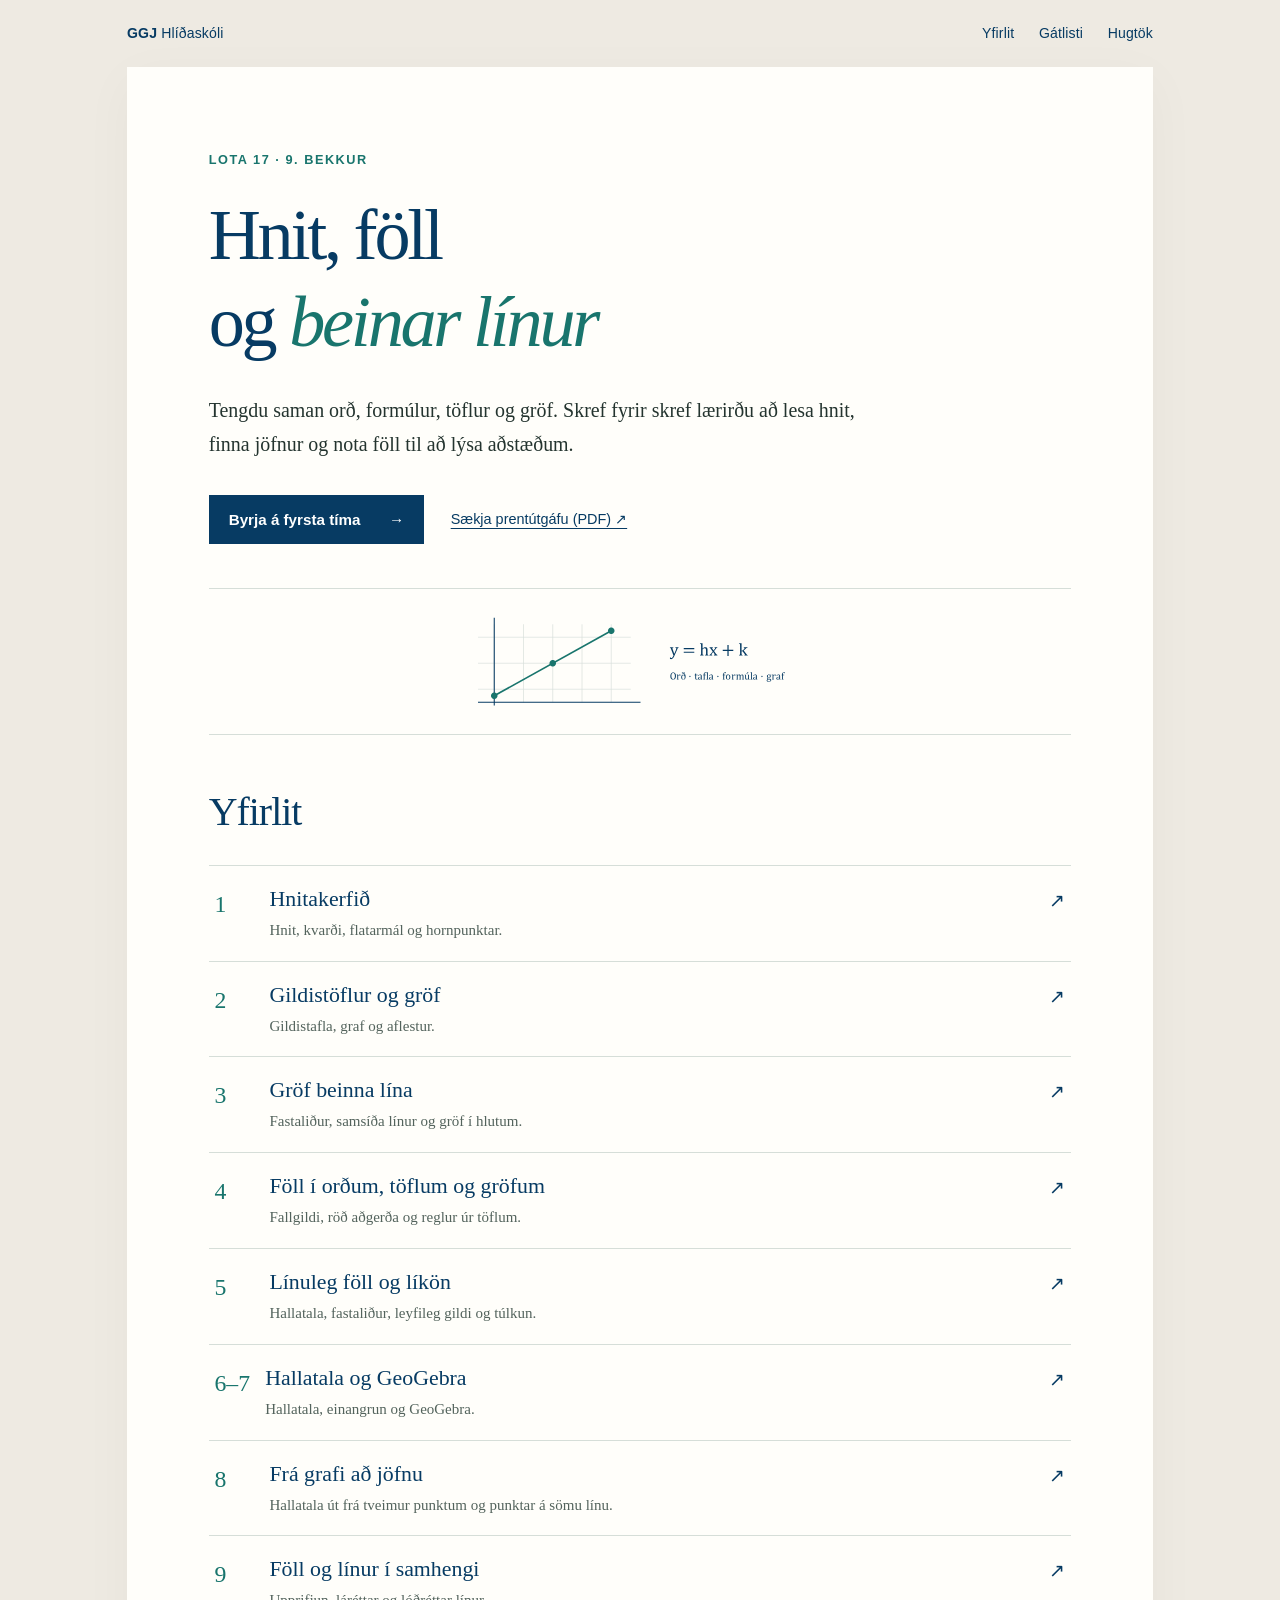
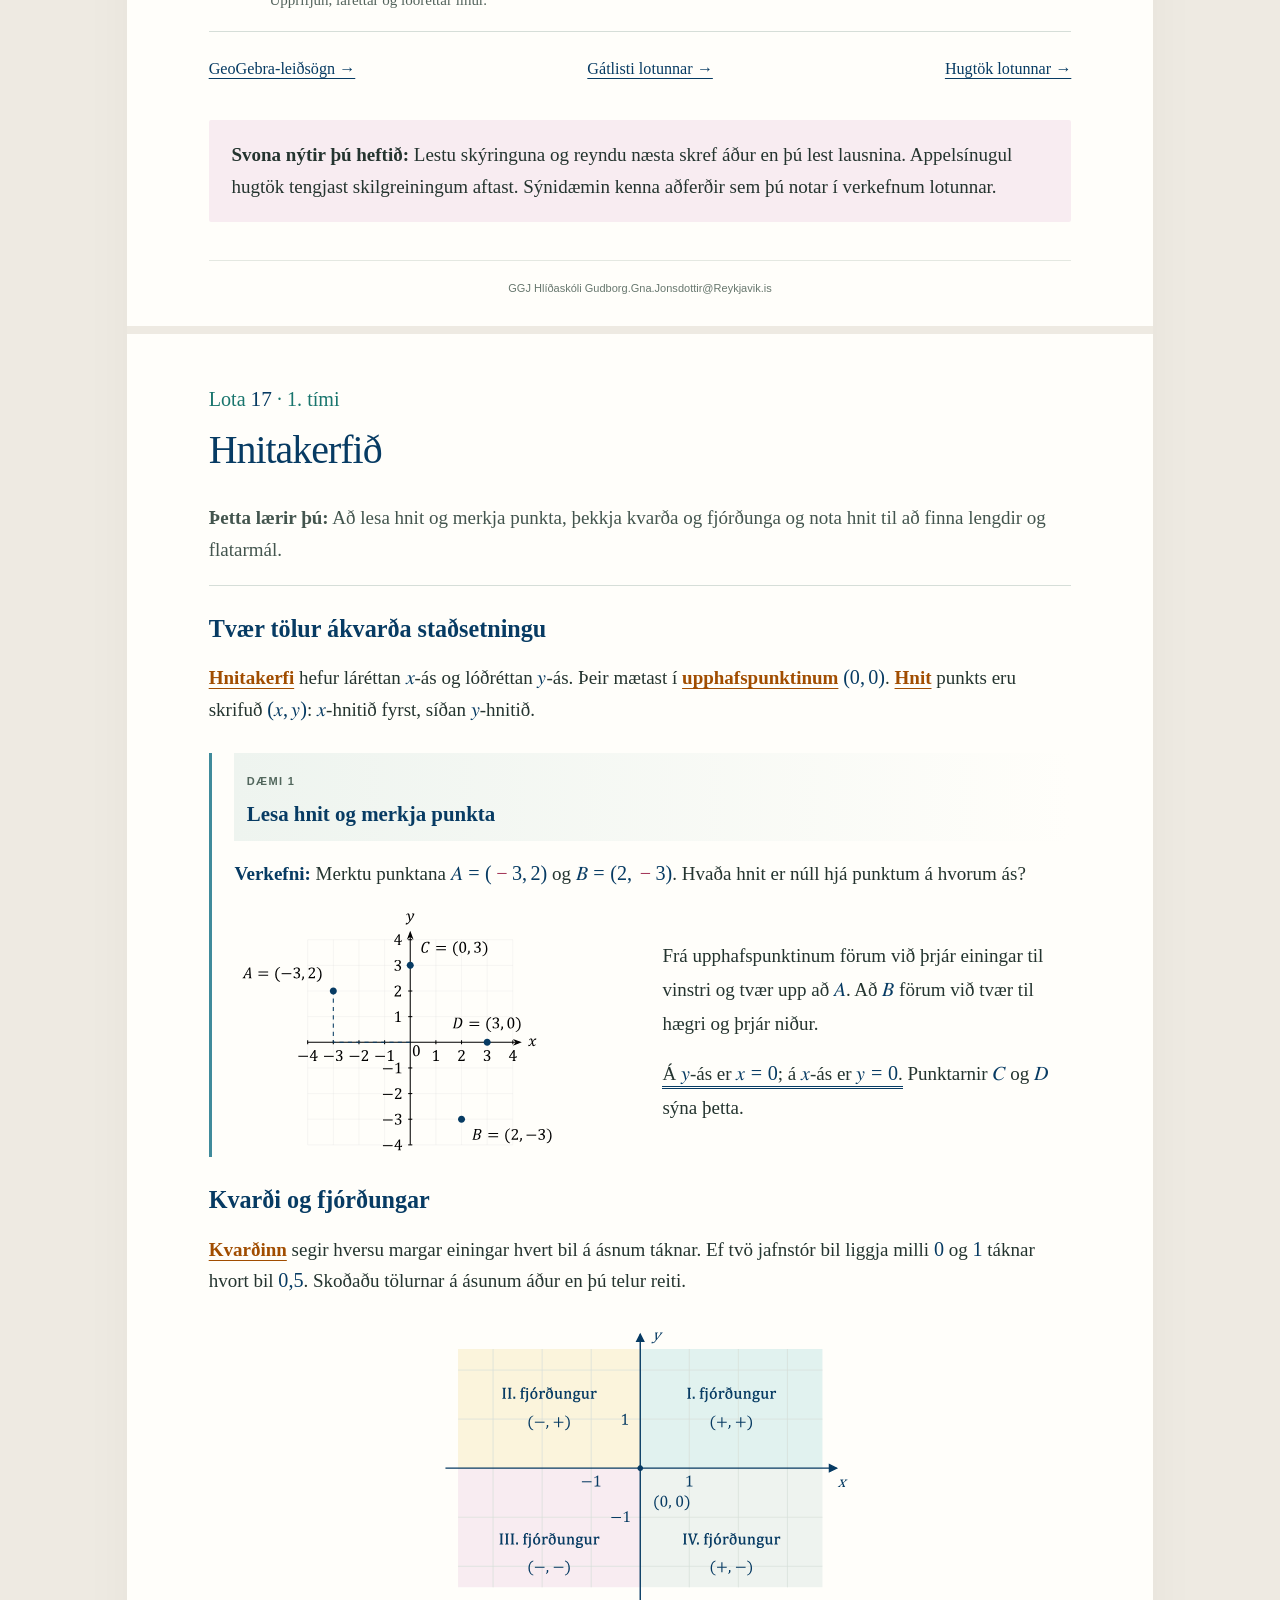
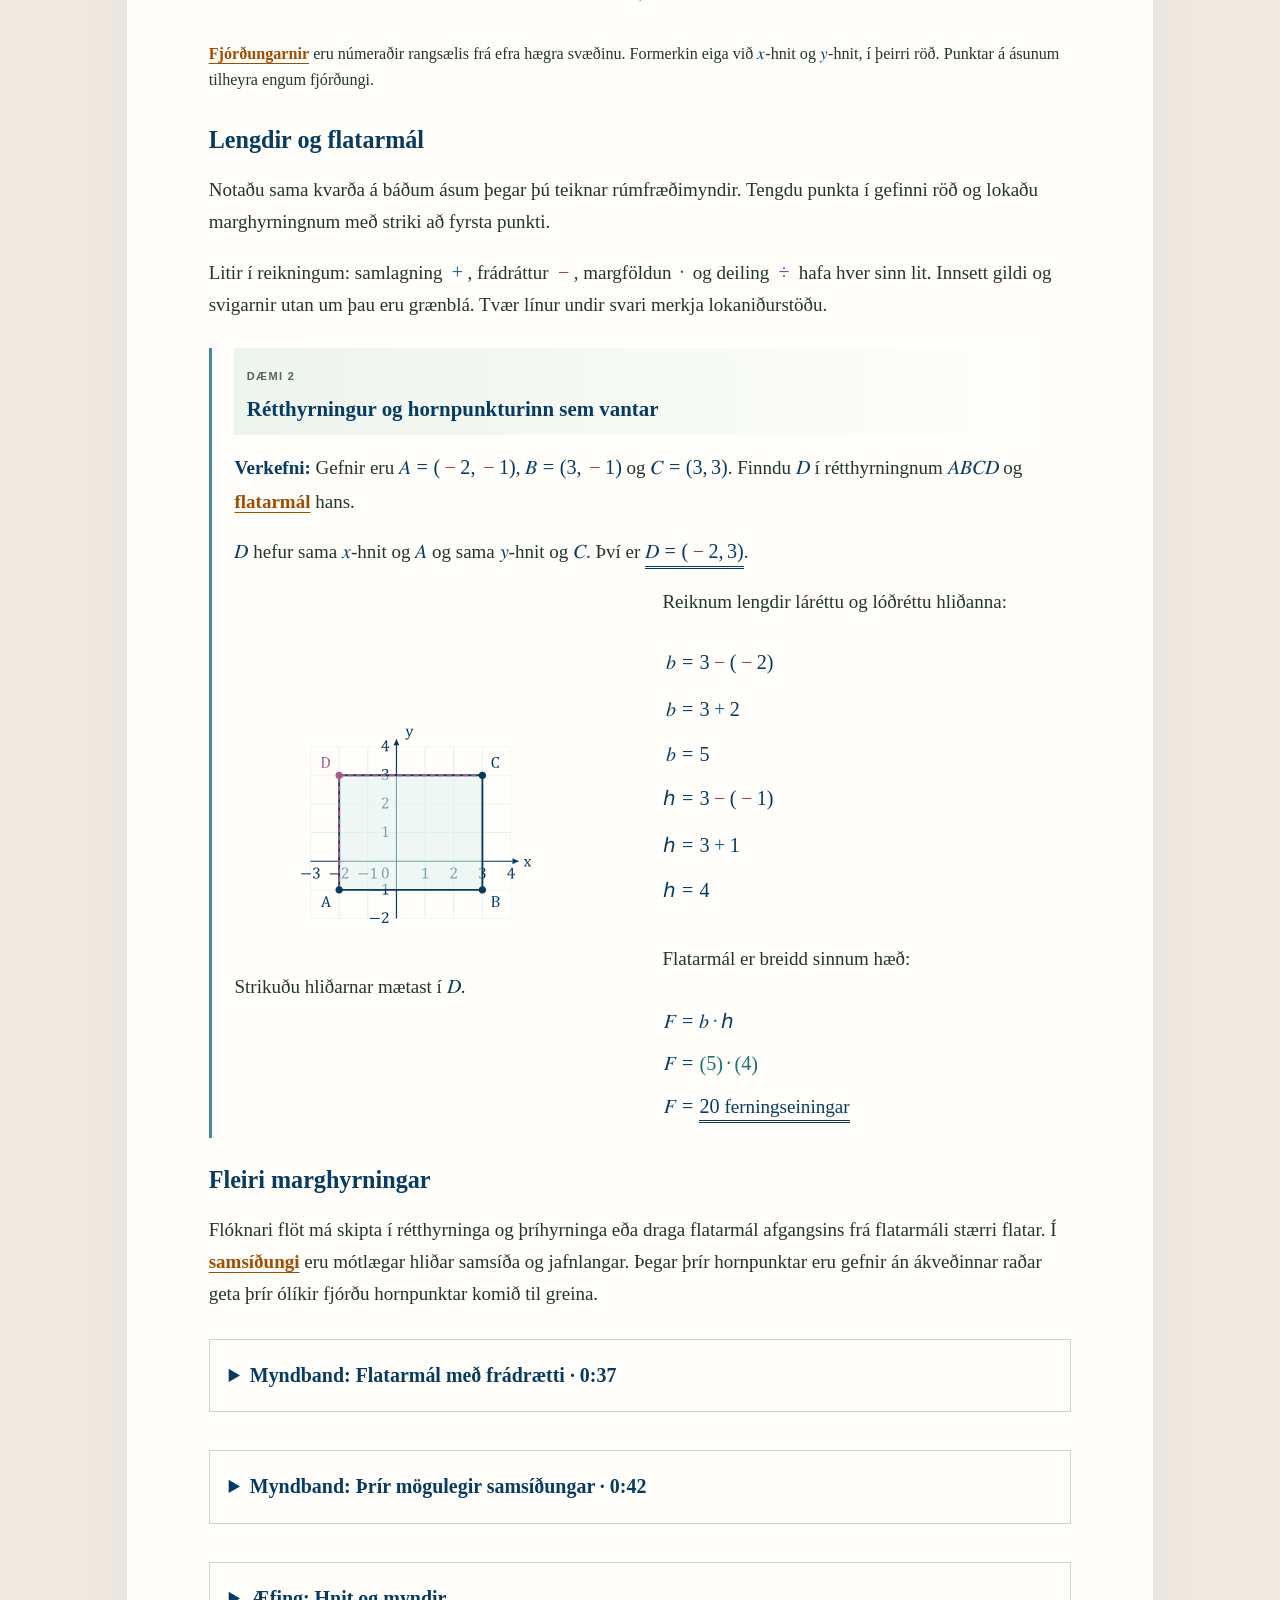
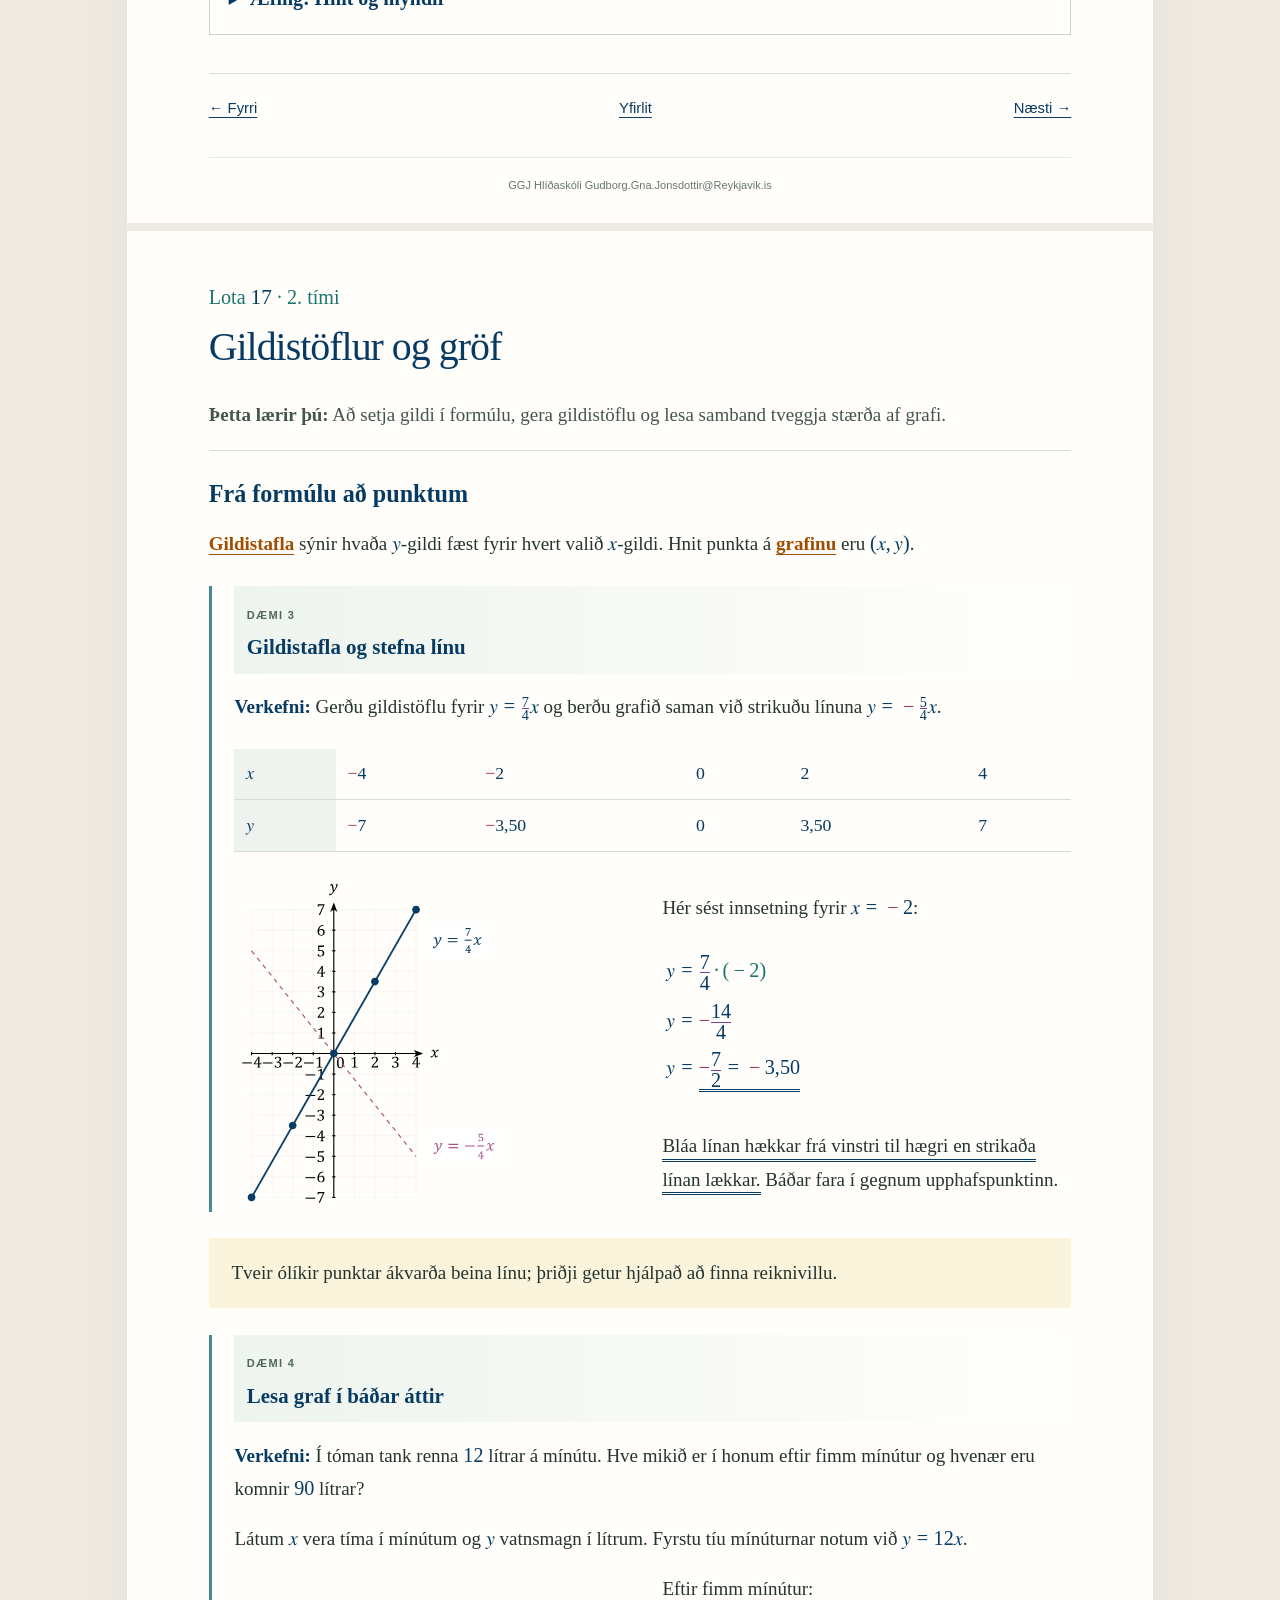
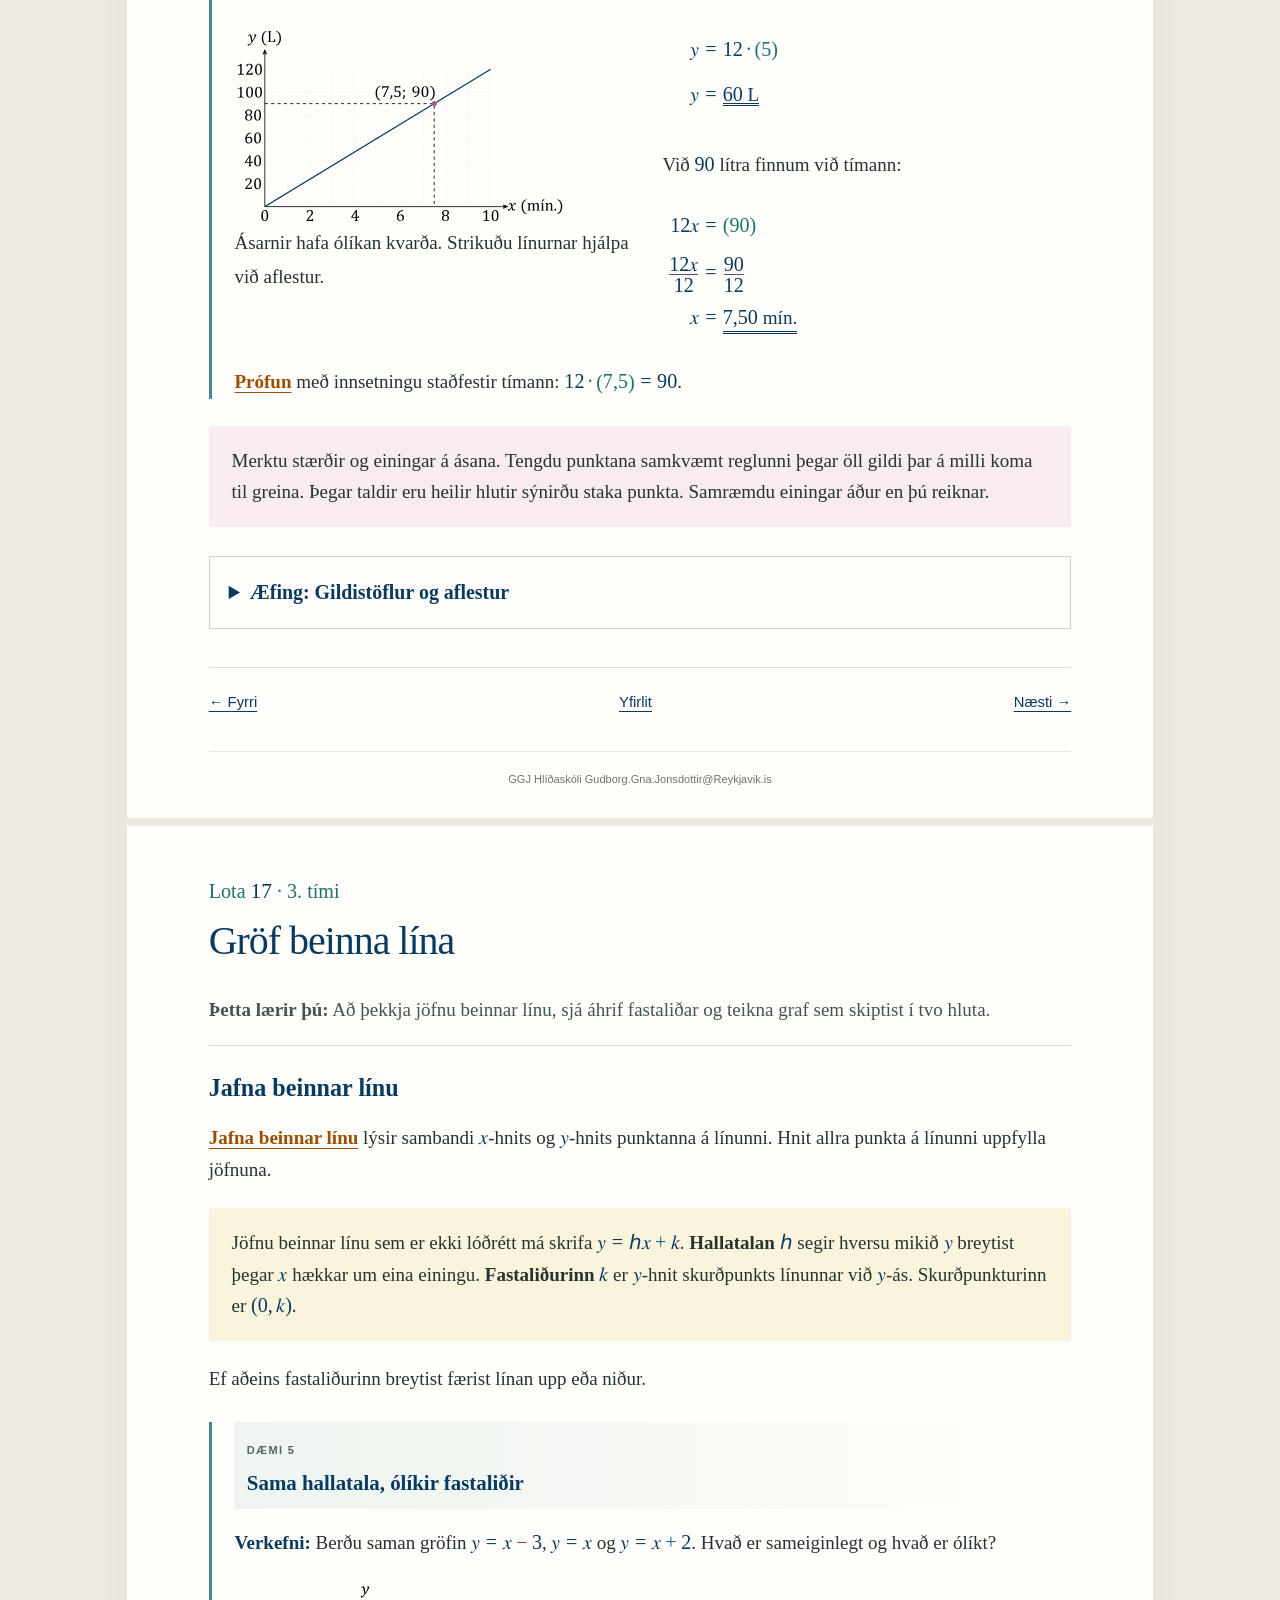
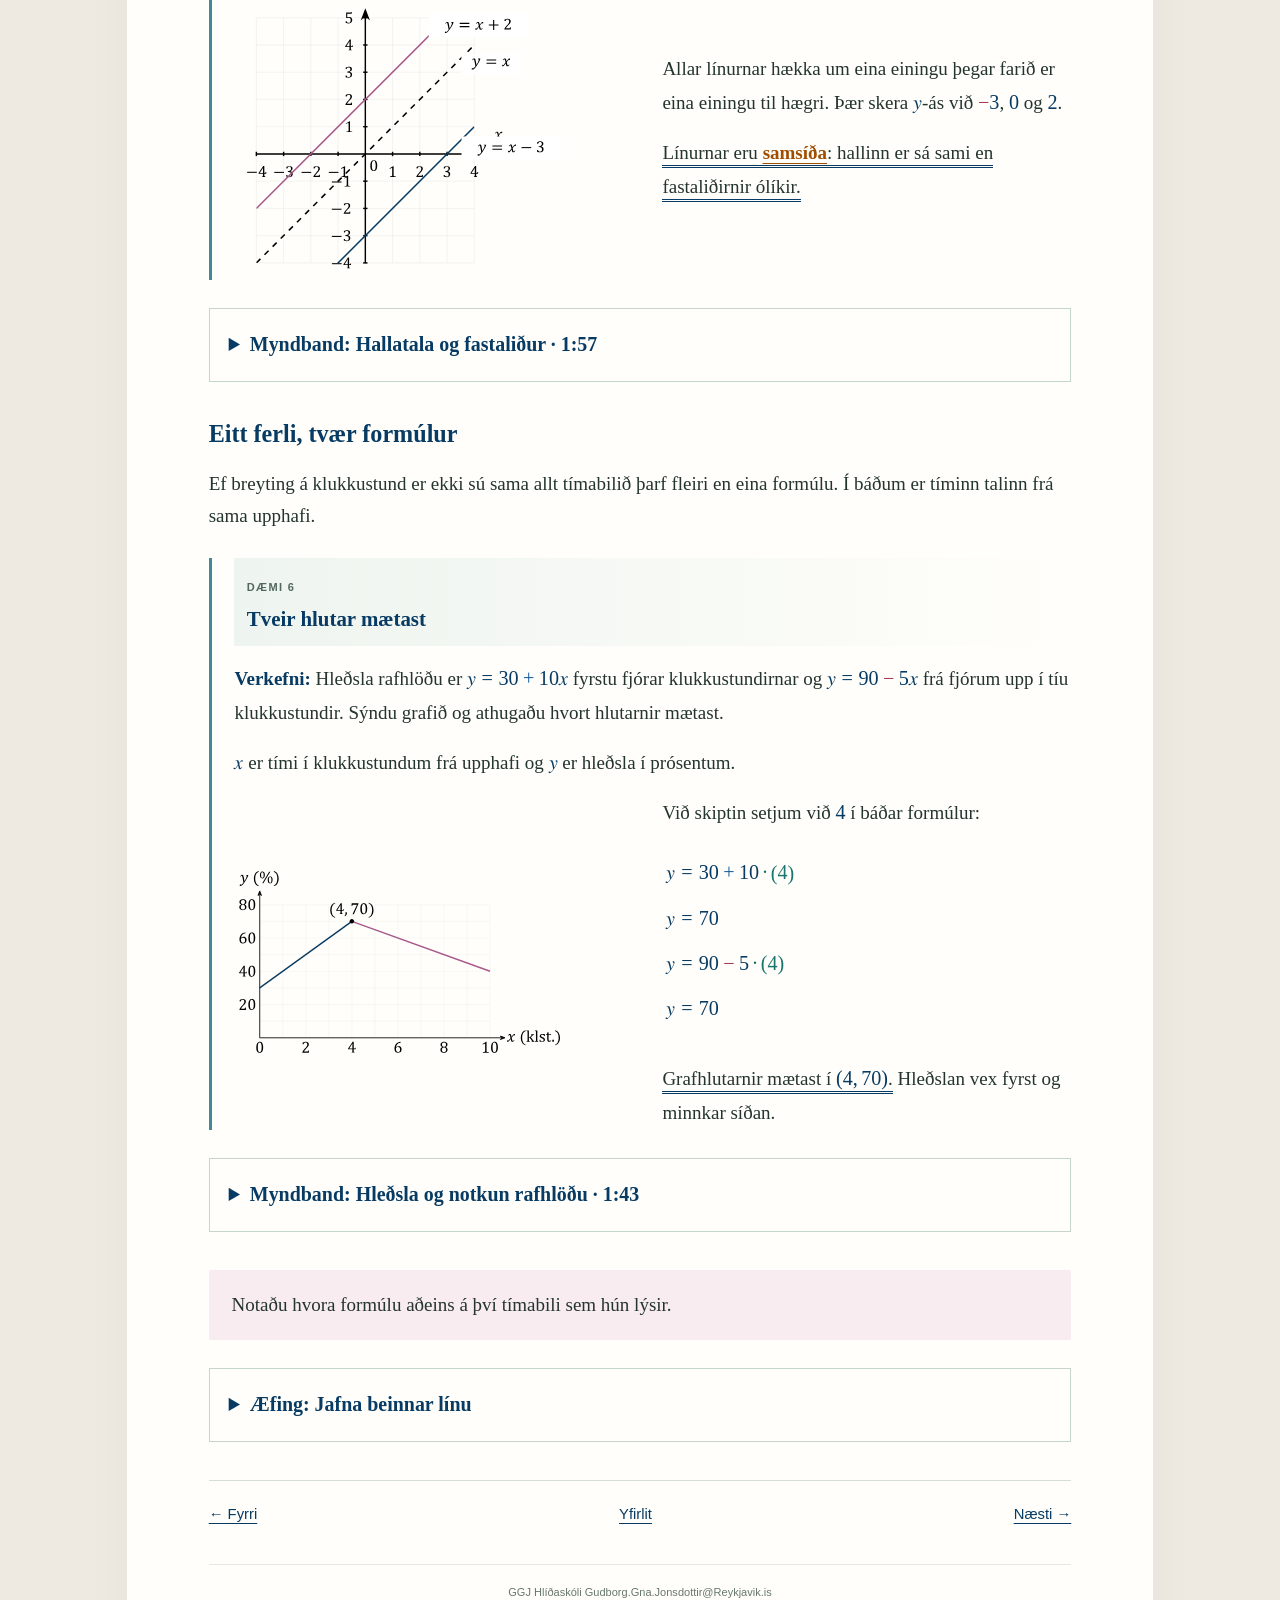
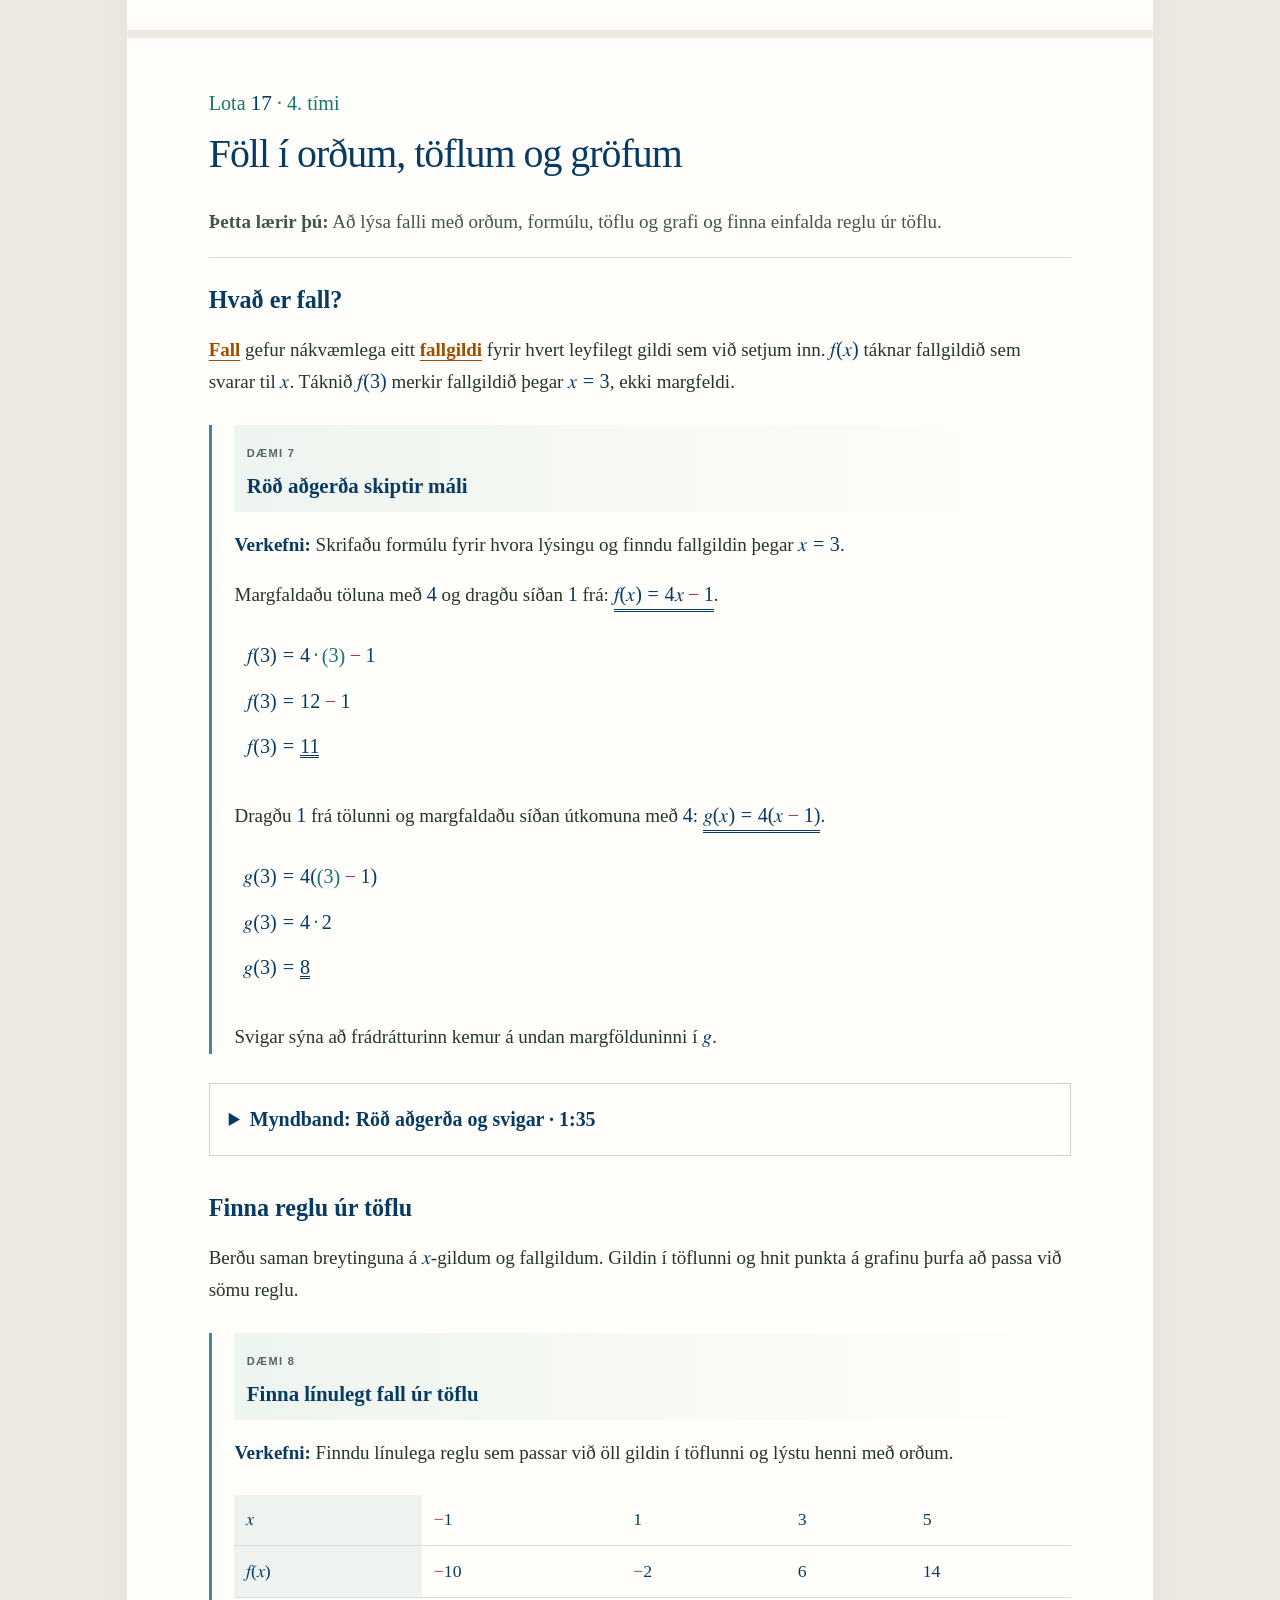
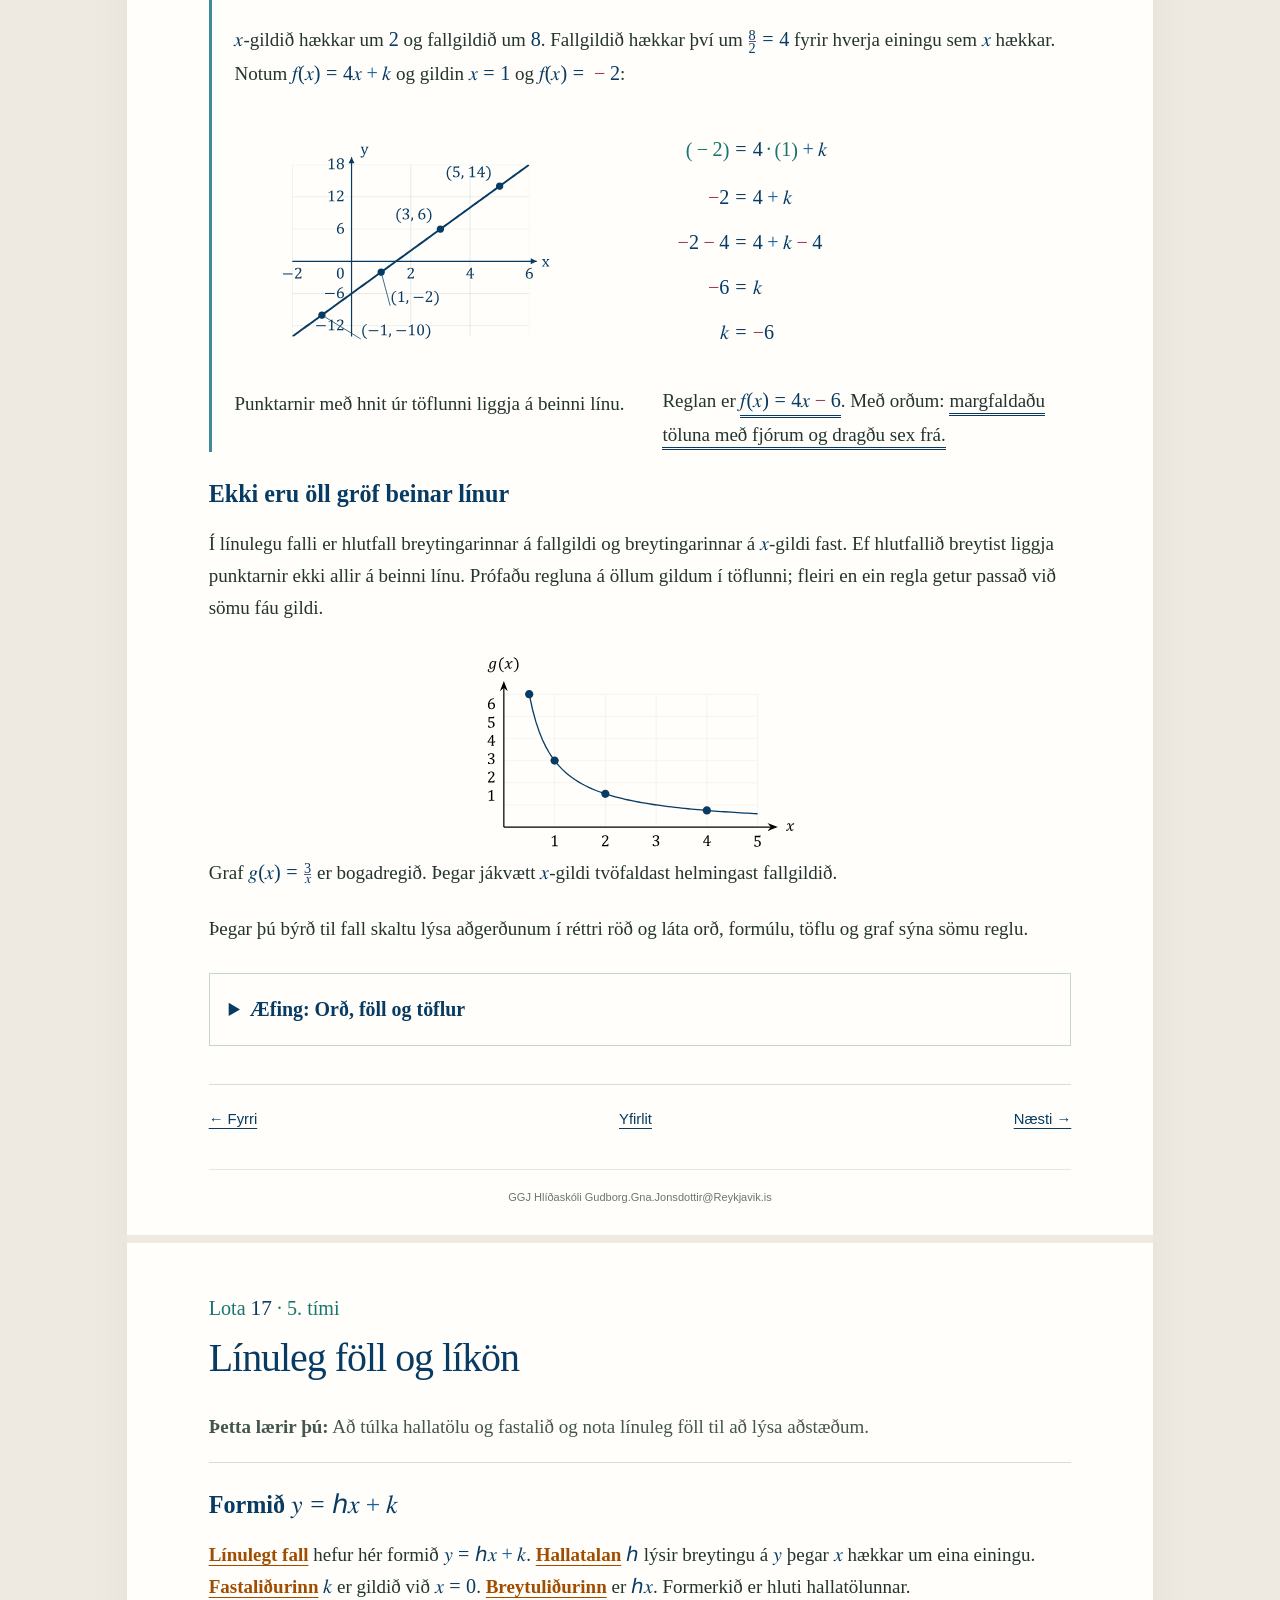
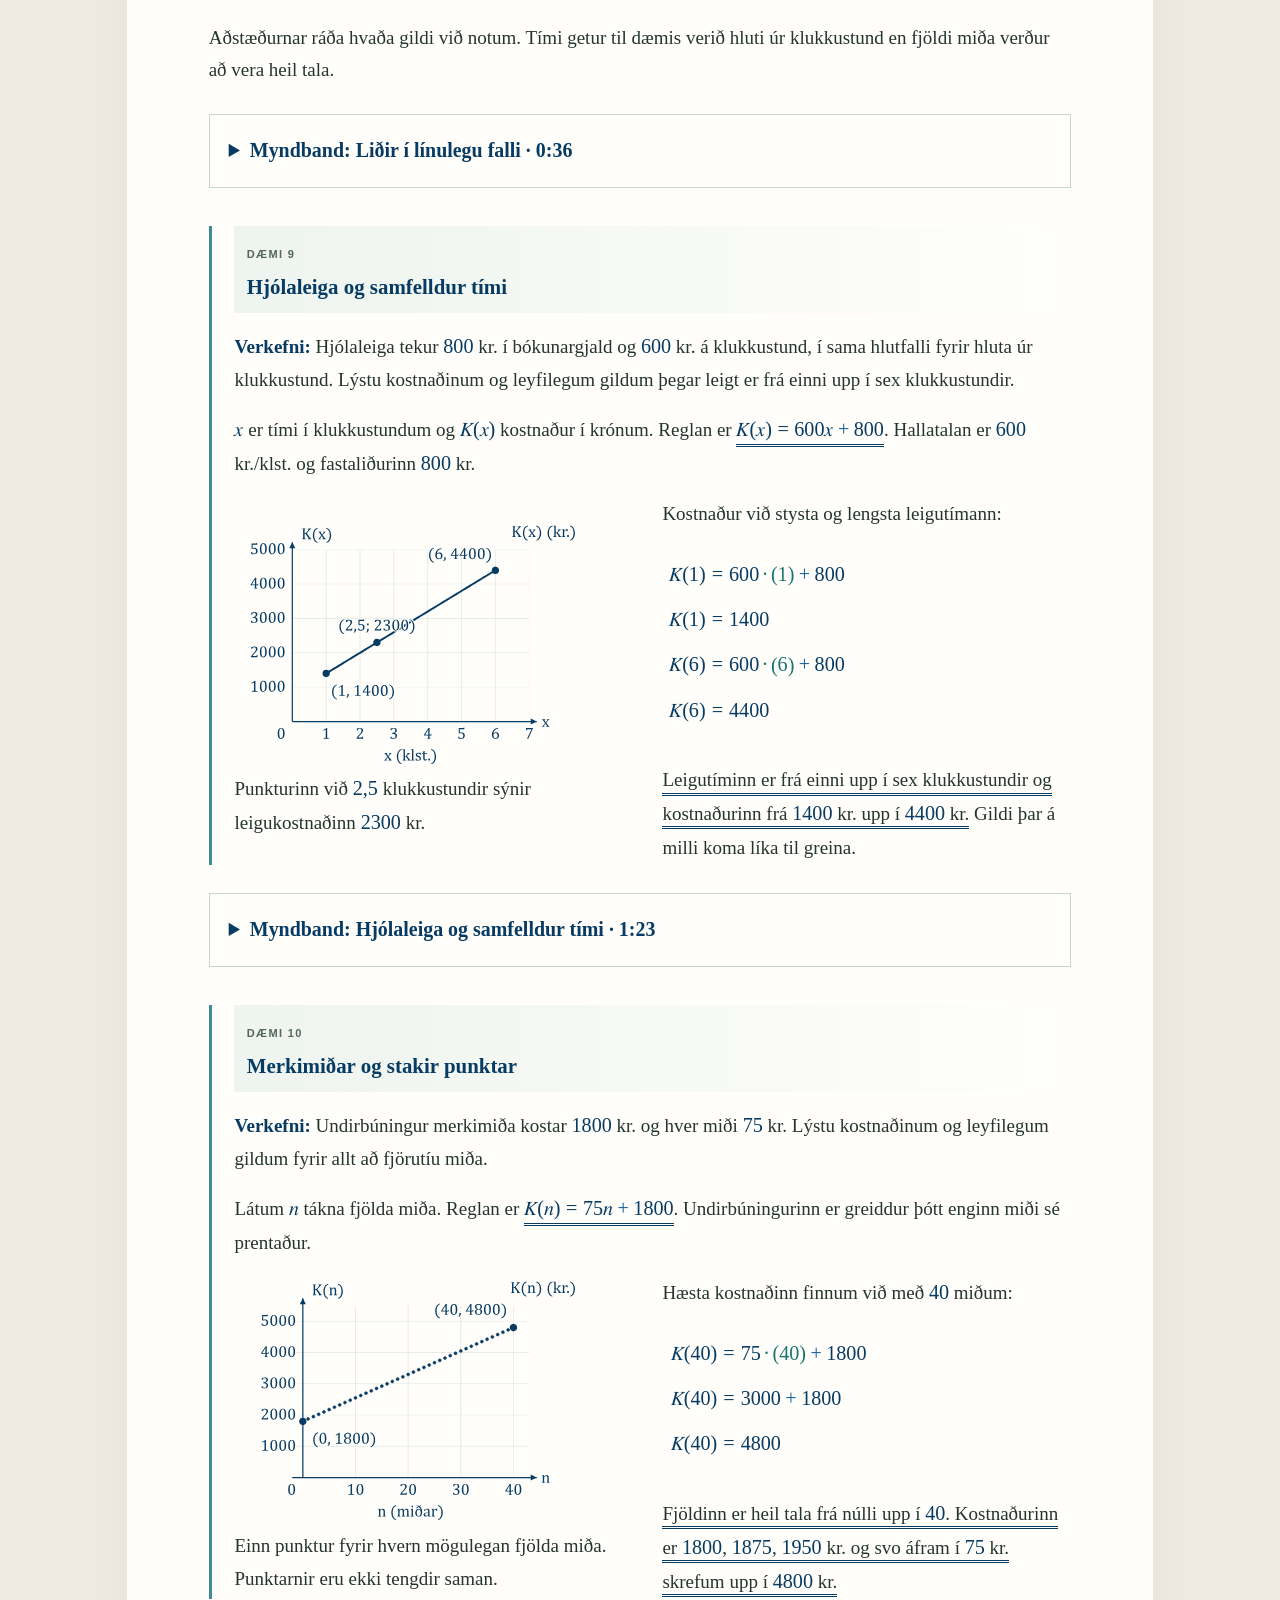
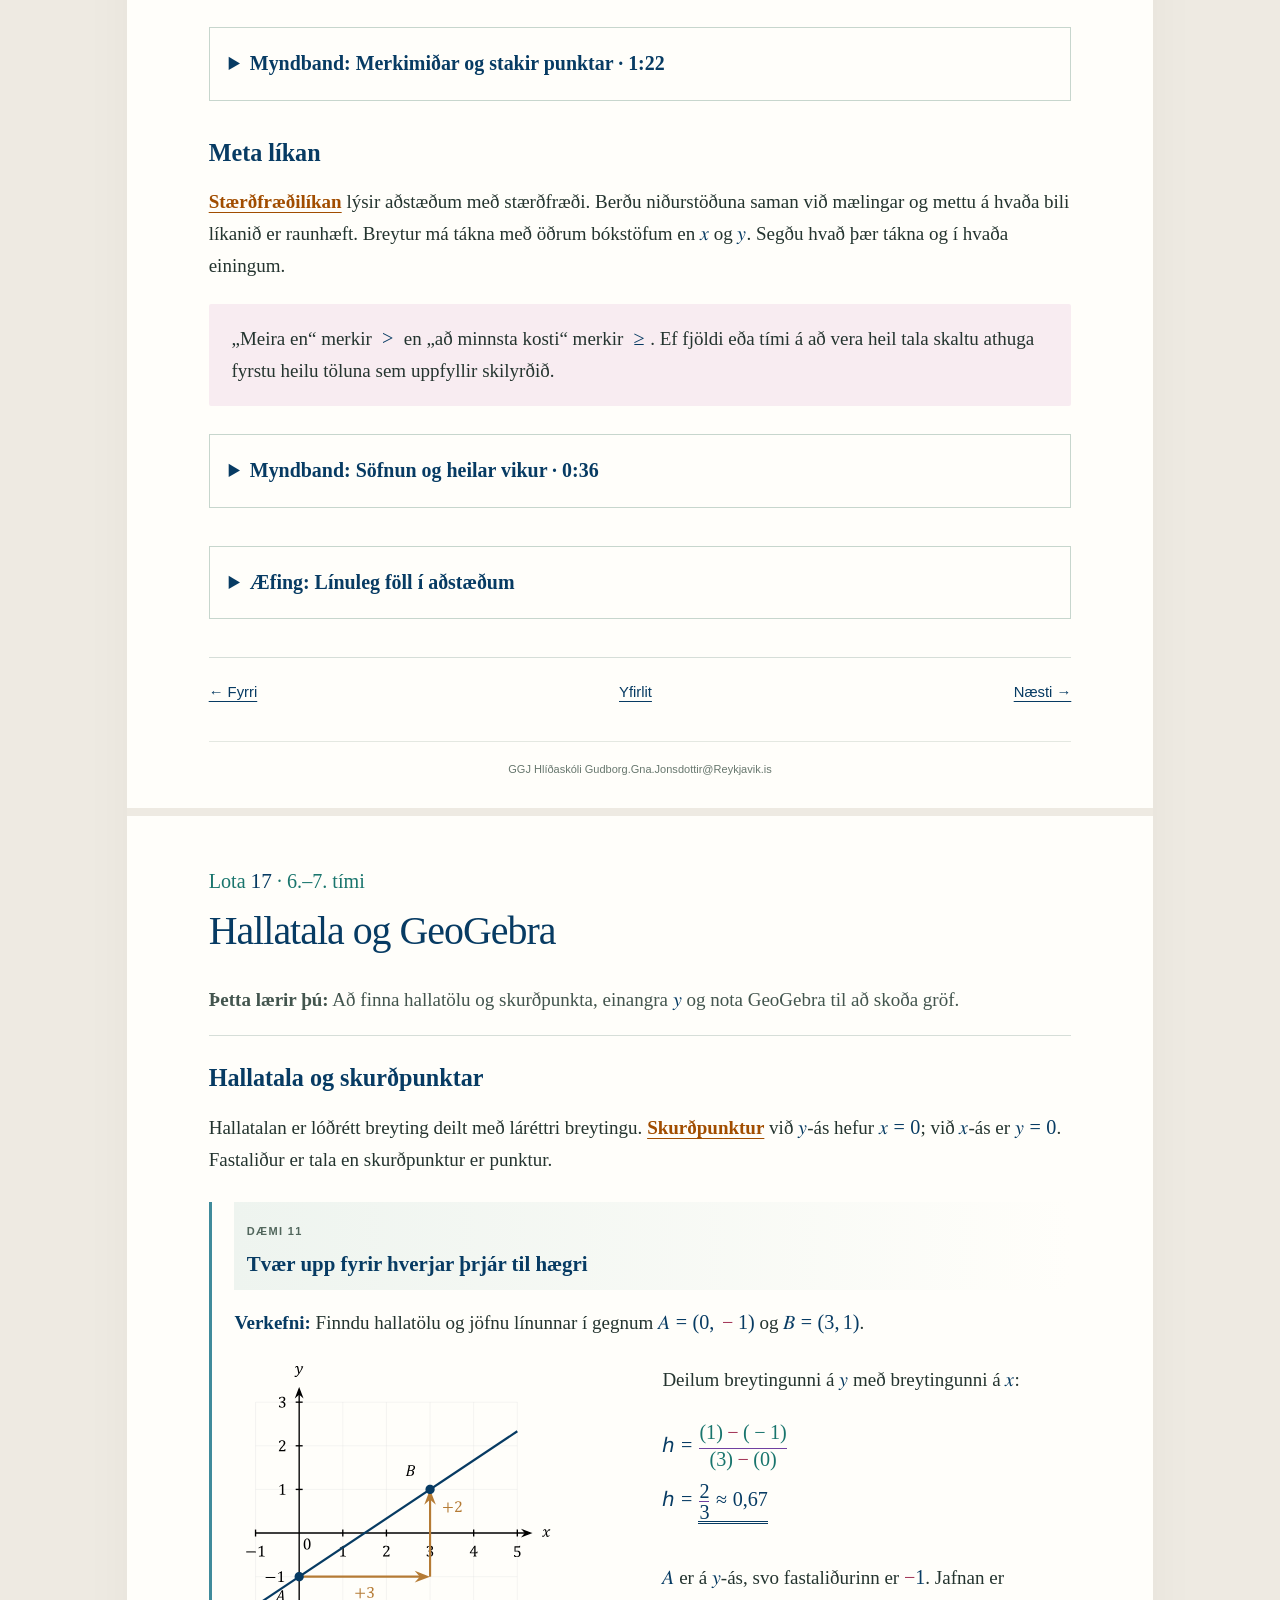
==== commit 4463a04b: "Update Lota 17 booklet, videos and interactive lesson exercises" ====
--- a/index.html
+++ b/index.html
@@ -1,4 +1,4 @@
-<!DOCTYPE html>
+<!doctype html>
 <html lang="is"><head><meta charset="utf-8"><meta name="viewport" content="width=device-width,initial-scale=1"><meta name="theme-color" content="#073b63"><meta name="description" content="Íslenskt stærðfræðivefhefti fyrir 9. bekk. Hnit, föll, línur, skýringarmyndir og GeoGebra."><title>Lota 17 · Hnit, föll og beinar línur</title><style>:root{--ink:#24342f;--blue:#073b63;--teal:#19756d;--orange:#a14d00;--paper:#fffefa;--ground:#eeeae2;--line:#d6ded8;color-scheme:light;font-size:19px}*{box-sizing:border-box}html{scroll-behavior:auto;scroll-padding-top:1rem}body{margin:0;background:var(--ground);color:var(--ink);font-family:Georgia,'Times New Roman',serif;line-height:1.68}a{color:var(--blue);text-decoration-thickness:1px;text-underline-offset:4px}a:hover{text-decoration-thickness:2px}a:focus-visible,button:focus-visible,input:focus-visible{outline:3px solid #c16c18;outline-offset:5px;border-radius:2px}.skip{position:absolute;left:1rem;top:-5rem;background:white;padding:.7rem;z-index:5}.skip:focus{top:1rem}.site-header{max-width:58rem;margin:auto;display:flex;align-items:center;justify-content:space-between;padding:1.15rem 2rem;font-family:Arial,sans-serif;font-size:.74rem;letter-spacing:.01em;gap:1rem}.site-header>a{text-decoration:none;font-weight:700}.site-header>a span{font-weight:400}.site-header nav{display:flex;gap:1.3rem}.site-header nav a{text-decoration:none}main{max-width:54rem;margin:0 auto 4rem;background:var(--paper);box-shadow:0 12px 50px #2a403409}.cover,.lesson{padding:3.7rem 4.3rem 1.5rem}.cover{position:relative}.eyebrow{font:700 .67rem/1.5 Arial,sans-serif;letter-spacing:.12em;color:var(--teal)}h1,h2,h3,h4{color:var(--blue);line-height:1.2;font-weight:400}h1{font-size:3.8rem;letter-spacing:-.045em;margin:1.2rem 0 1.5rem}h1 em{font-weight:400;color:var(--teal)}h2{font-size:2.1rem;letter-spacing:-.025em;margin:.45rem 0 1.5rem}h3{font-size:1.27rem;font-weight:700;margin:2.2rem 0 .8rem}h4{font-size:1.1rem;line-height:1.35;font-weight:700;margin:.25rem 0 .8rem}.lead{max-width:36rem;font-size:1.05rem}.cover-actions{display:flex;align-items:center;gap:1.4rem;flex-wrap:wrap;margin:1.8rem 0}.button{display:inline-flex;justify-content:space-between;gap:1.5rem;border:1px solid var(--blue);padding:.6rem 1rem;background:var(--blue);color:white;text-decoration:none;font:600 .8rem/1.6 Arial,sans-serif}.pdf-link{font: .76rem/1.6 Arial,sans-serif}.cover-line{margin:2.3rem 0 2.8rem;border-top:1px solid var(--line);border-bottom:1px solid var(--line);padding:1rem 0}.cover-line svg{display:block;width:90%;max-width:580px;height:auto;margin:auto}.toc{padding:0;margin:0;list-style:none}.toc li{border-top:1px solid var(--line)}.toc li:last-child{border-bottom:1px solid var(--line)}.toc a{display:grid;grid-template-columns:2.1rem 1fr 1rem;gap:.8rem;padding:1rem .15rem;text-decoration:none}.toc a:hover{background:#eef5ef}.toc-number{font-size:1.25rem;color:var(--teal)}.toc strong{display:block;font-weight:400;font-size:1.15rem;line-height:1.3}.toc small{display:block;margin-top:.35rem;color:#53635c;font-size:.79rem;line-height:1.45}.toc-bottom{display:flex;justify-content:space-between;gap:1rem;margin:1.2rem 0 2rem;font-size:.85rem}.lesson{border-top:8px solid var(--ground)}.lesson-label{color:var(--teal);font-size:1.06rem;margin:0}.learning{border-bottom:1px solid var(--line);padding-bottom:1.4rem;color:#43554e;margin-bottom:2rem}.term{color:var(--orange);font-weight:600}.example{border-left:3px solid #368775;padding:0 0 0 1.2rem;margin:2rem 0;line-height:1.78}.example.lotaCyan{border-color:#408b9b}.example.lotaMagenta{border-color:#a8588c}.example header{padding:.5rem .65rem .35rem;background:linear-gradient(90deg,#eef4ef,transparent)}.example header .eyebrow{font-size:.58rem;color:#52675d}.example header h4{margin:.2rem 0 .3rem}.example p{margin:.85rem 0}.regla,.mundu{padding:1rem 1.2rem;margin:1.7rem 0;background:#fbf4dc;border-radius:2px}.mundu{background:#f8ecf1}.regla p:first-child,.mundu p:first-child{margin-top:0}.regla p:last-child,.mundu p:last-child{margin-bottom:0}.step{display:block;font:700 .7rem/1.6 Arial,sans-serif;letter-spacing:.04em;color:#8d4e18;background:#fff0db;width:max-content;padding:.25rem .5rem;margin-top:1.5rem!important}.calculation{color:var(--blue);margin:1rem 0 1.3rem;text-align:left;max-width:100%;overflow-x:auto;padding:.12rem 0 .3rem}.math-line{padding:.15rem 0;line-height:1.9;min-height:1.7em}math{font-family:'Cambria Math','STIX Two Math','Latin Modern Math',serif;font-size:1.06em}math mtext{font-family:Georgia,'Times New Roman',serif;font-size:.95em}p math,li math{white-space:nowrap}figure{margin:1.6rem 0;padding:.55rem 0;break-inside:avoid}.figure-panels{display:flex;justify-content:center;align-items:center;gap:1rem;flex-wrap:wrap}.figure-panels svg{display:block;max-width:100%;height:auto;flex-shrink:1}.table-wrap{overflow-x:auto;max-width:100%;margin:1.3rem 0}table{border-collapse:collapse;width:100%;font-size:.88rem;line-height:1.55;text-align:left}th,td{padding:.65rem .6rem;vertical-align:top;border-bottom:1px solid var(--line)}th{color:var(--blue);font-weight:700;background:#eef3ef}td p,th p{margin:0}ul,ol{padding-left:1.4rem}li{padding-left:.15rem}li p{margin:.4rem 0}.topic-break{border-top:1px solid var(--line);padding-top:2rem;margin-top:3rem;font-size:1.32rem}.lesson-nav{display:flex;justify-content:space-between;gap:.8rem;flex-wrap:wrap;border-top:1px solid var(--line);padding-top:1.2rem;margin:2.8rem 0 1.2rem;font: .78rem/1.5 Arial,sans-serif}.watermark{color:#67776e;font: .58rem/1.6 Arial,sans-serif;text-align:center;overflow-wrap:anywhere;border-top:1px solid #e4e8e1;padding:1rem 0 0;margin-top:2rem}.check-item{display:flex;align-items:flex-start;gap:.75rem;margin:.85rem 0;cursor:pointer}.check-item input{flex:0 0 auto;width:1.15rem;height:1.15rem;margin:.27rem 0 0;accent-color:var(--teal)}.check-help{font-size:.85rem;color:#54665c}.check-status{font: .78rem/1.5 Arial,sans-serif;color:var(--teal)}.definition{padding:1.2rem 0;border-bottom:1px solid var(--line);scroll-margin-top:1.5rem}.definition h4{margin:.2rem 0 .5rem}.definition p{margin:.5rem 0 1rem}.definition:target{background:#fff6db;outline:6px solid #fff6db}.back-to-text,.lesson-ref{font: .74rem/1.5 Arial,sans-serif}.lesson-ref{margin-left:1.3rem}.definition:focus{outline:3px solid #e1ad6b}::selection{background:#ffe1a4}
 @media(max-width:650px){:root{font-size:18px}.site-header{padding:1rem;align-items:flex-start;flex-wrap:wrap;gap:.6rem}.site-header nav{gap:1.2rem}.cover,.lesson{padding:2.2rem 1.15rem 1.2rem}h1{font-size:2.8rem}h2{font-size:1.78rem}h3{font-size:1.23rem}h4{font-size:1.07rem}.lesson-label{font-size:1rem}.example{padding-left:.7rem}.regla,.mundu{padding:.8rem}.toc a{grid-template-columns:1.4rem 1fr .7rem;gap:.5rem}.toc strong{font-size:1.06rem}.toc small{font-size:.82rem}.toc-bottom{flex-direction:column;gap:.75rem}.cover-actions{gap:1rem}.figure-panels{gap:.8rem}.lesson-nav{font-size:.72rem}.watermark{font-size:.57rem}.math-table{font-size:.8rem}}
 @media(prefers-reduced-motion:reduce){html{scroll-behavior:auto}}
@@ -21,2294 +21,4838 @@
 .homework{margin-top:3rem;border-top:2px solid #b5ccc2;padding-top:2rem}.homework>h3{font-size:1.65rem;margin:.5rem 0 1rem}.hw-deadline{color:#973c37}.hw-goal{font-size:.9rem}.hw-table-wrap{overflow-x:auto;max-width:100%;margin:1rem 0 1.5rem}.hw-rubric{width:100%;font-size:.87rem;line-height:1.5}.hw-rubric th:last-child,.hw-rubric td:last-child{width:4rem;text-align:center}.hw-rubric th,.hw-rubric td{vertical-align:top}.hw-total{background:#eef3ef;font-weight:bold}.hw-scoring{font-size:.86rem}.hw-instructions-title{margin-top:2rem!important;font-size:1.3rem!important}.hw-step h4,.hw-final-check h4{font-size:1.08rem;margin-top:1.6rem}.hw-step p{margin:.65rem 0}.homework-check{display:flex;gap:.65rem;margin:.65rem 0;align-items:flex-start}.homework-check input{flex:0 0 auto;width:1rem;height:1rem;margin:.34rem 0 0;accent-color:#19756d}.hw-grid-previews{margin-top:2rem}.hw-grid-pair{display:grid;grid-template-columns:1fr 1fr;gap:1.5rem}.hw-grid-pair h5{font-size:.9rem;font-weight:normal;color:#073b63}.hw-grid-pair svg{display:block;width:100%;height:auto;background:white}.homework-jump{font-size:.9rem;margin:1.5rem 0}.homework-jump a{color:#a14d00}.symbol-table td:first-child{width:19%;font-size:1.3em}.symbol-table td:last-child{width:81%}.symbol-table .term{font-weight:normal}.symbol-intro{margin:.5rem 0}.concept-figure figcaption{font-size:.85rem;line-height:1.6;margin-top:1rem}.concept-figure figcaption p{margin:.4rem 0}
 @media(max-width:650px){.homework>h3{font-size:1.4rem}.hw-rubric{font-size:.84rem}.hw-rubric td,.hw-rubric th{padding:.6rem .35rem}.hw-grid-pair{gap:.8rem}.symbol-table{font-size:.82rem}}
 @media print{.homework{break-before:page;border:0;margin-top:0;padding-top:0}.homework>h3{font-size:20pt}.homework .pdf-link,.homework-jump{display:none}.hw-rubric{font-size:10.5pt}.hw-rubric td,.hw-rubric th{padding:2mm;line-height:1.35}.hw-table-wrap{overflow:visible;break-inside:auto}.hw-rubric thead{display:table-header-group}.hw-rubric tr{break-inside:avoid}.hw-step,.hw-final-check{break-inside:avoid}.hw-instructions-title{break-before:page}.hw-grid-previews{break-inside:avoid}.hw-grid-pair svg{height:75mm;width:auto;max-width:100%}.homework-check{break-inside:avoid;margin:2mm 0;line-height:1.4}.homework-check input{appearance:none;border:1px solid #456;width:3.5mm;height:3.5mm}.concept-figure{break-inside:avoid}.concept-figure figcaption{font-size:11pt}.symbol-table{font-size:11pt}.symbol-table td{padding:2.4mm}.symbol-table td:first-child{font-size:1.1em}}
-@media print{.homework>p{margin:2.5mm 0;line-height:1.4}.homework>.regla{font-size:11pt;margin:3mm 0;padding:3mm;line-height:1.4}.homework>h4{margin:4mm 0 2mm}.homework .hw-table-wrap{margin:2mm 0 3mm}.homework .hw-rubric td,.homework .hw-rubric th{padding:1.2mm 1.5mm;line-height:1.25}.homework .hw-grid-pair svg{height:55mm}.homework .hw-grid-previews{margin-top:4mm}.homework .hw-grid-previews p{margin:2mm 0}.homework .hw-grid-pair h5{margin:2mm 0}}@media print{.homework .hw-grid-pair{display:flex;gap:12mm}.homework .hw-grid-pair>div{width:70mm}.homework .hw-grid-pair svg{width:38mm;height:55mm;max-width:none}}</style><style id="lota17-image-size">
+@media print{.homework>p{margin:2.5mm 0;line-height:1.4}.homework>.regla{font-size:11pt;margin:3mm 0;padding:3mm;line-height:1.4}.homework>h4{margin:4mm 0 2mm}.homework .hw-table-wrap{margin:2mm 0 3mm}.homework .hw-rubric td,.homework .hw-rubric th{padding:1.2mm 1.5mm;line-height:1.25}.homework .hw-grid-pair svg{height:55mm}.homework .hw-grid-previews{margin-top:4mm}.homework .hw-grid-previews p{margin:2mm 0}.homework .hw-grid-pair h5{margin:2mm 0}}@media print{.homework .hw-grid-pair{display:flex;gap:12mm}.homework .hw-grid-pair>div{width:70mm}.homework .hw-grid-pair svg{width:38mm;height:55mm;max-width:none}}</style>
+<style id="operation-colors">/* Litakóðun reikniaðgerða, samkvæmt ósk kennara 13. október 2026. */
+.op-add{color:#185f9b}.op-sub{color:#a13254}.op-mul{color:#14715b}.op-div{color:#7040a0}.op-pow{color:#9c4b0c}
+math .math-neutral{color:#073b63}
+math msqrt.op-pow>mrow{color:#073b63;border-top-color:#9c4b0c}
+.example-question strong{color:#073b63}
+@media print{math,.operation-key{-webkit-print-color-adjust:exact;print-color-adjust:exact}}
+math msqrt.op-pow::before{filter:none;background-image:url("data:image/svg+xml,%3Csvg xmlns='http://www.w3.org/2000/svg' viewBox='0 0 13 100' preserveAspectRatio='none'%3E%3Cpath d='M0 72 L3 66 L6 98 L13 0' fill='none' stroke='%239c4b0c' stroke-width='1' vector-effect='non-scaling-stroke'/%3E%3C/svg%3E")}
+</style><style id="compact-illustrations">/* Approved preferred layout: selected illustrations beside their explanations. */
+.example-media{display:grid;grid-template-columns:minmax(0,1.1fr) minmax(0,.9fr);gap:1.5rem;align-items:center;margin:1rem 0}
+.example-media .media-copy{min-width:0}
+.example-media .media-copy>p:first-child{margin-top:0}
+.example-media .media-copy>:last-child{margin-bottom:0}
+.example-media>figure{min-width:0;margin:0;padding:0}
+.example-media .figure-panels{margin:0;justify-content:center}
+.example-media .figure-panels svg{display:block;width:100%;height:auto;max-height:23rem;margin:auto}
+@media screen and (max-width:760px){
+ .example-media{grid-template-columns:minmax(0,1fr);gap:1rem}
+ .example-media .figure-panels svg{max-height:22rem}
+}
+@media print{
+ .example-media{grid-template-columns:minmax(0,1.1fr) minmax(0,.9fr);gap:6mm;margin:3mm 0;break-inside:avoid}
+ .example-media .figure-panels svg{width:100%;height:auto;max-height:78mm}
+}
+</style><style id="aligned-equations">/* Approved rule: align the main equals sign throughout each worked equation example. */
+.equation-grid{border-spacing:0;math-style:normal}
+.equation-grid mtd{padding:0;text-align:left}
+.equation-grid .eq-left{display:flex;justify-content:flex-end;width:var(--equation-lhs,0em);min-width:var(--equation-lhs,0em);text-align:right}
+.equation-grid .eq-sign{padding:0 .3em;text-align:center}
+.equation-grid .eq-right{text-align:left}
+
+#daemi-lota17-02{--equation-lhs:0.6789em}
+#daemi-lota17-05{--equation-lhs:0.6396em}
+#daemi-lota17-06{--equation-lhs:1.8320em}
+#daemi-lota17-09{--equation-lhs:0.6396em}
+#daemi-lota17-10{--equation-lhs:2.0940em}
+#daemi-lota17-12{--equation-lhs:3.3242em}
+#daemi-lota17-15{--equation-lhs:2.1464em}
+#daemi-lota17-16{--equation-lhs:2.7230em}
+#daemi-lota17-19{--equation-lhs:0.6265em}
+#daemi-lota17-20{--equation-lhs:5.7562em}
+#daemi-lota17-29{--equation-lhs:2.3790em}
+#daemi-lota17-30{--equation-lhs:0.6396em}</style><style id="substitution-answers">/* Approved teaching notation: substituted values and double-underlined final answers. */
+math .substitution-value,math .substitution-value *{color:#19756d}
+math .final-answer{border-bottom:3px double #073b63;padding-bottom:.12em}
+.final-answer-text{border-bottom:3px double #073b63;padding-bottom:.12em}
+</style><style id="lota17-image-size">
 /* Teacher request, 2026-10-11: render images at 65% of their previous dimensions. */
 .figure-panels svg{max-width:65%}
 .cover-line svg{width:58.5%;max-width:377px}
 @media print{figure svg{max-height:42.25mm}.cover-line svg{max-width:65mm}}
-</style></head><body><a class="skip" href="#efni">Fara beint í efnið</a><header class="site-header"><a href="#yfirlit">GGJ <span>Hlíðaskóli</span></a><nav aria-label="Aðalflakk"><a href="#yfirlit">Yfirlit</a><a href="#gatlisti">Gátlisti</a><a href="#hugtok">Hugtök</a></nav></header><main id="efni"><section class="cover" id="yfirlit" aria-labelledby="cover-heading"><p class="eyebrow">STÆRÐFRÆÐI · <math data-tex="9" xmlns="http://www.w3.org/1998/Math/MathML"><mrow><mn>9</mn></mrow></math>. BEKKUR · LOTA <math data-tex="17" xmlns="http://www.w3.org/1998/Math/MathML"><mrow><mn>17</mn></mrow></math></p><h1 id="cover-heading">Hnit, föll<br>og <em>beinar línur</em></h1><p class="lead">Tengdu saman orð, formúlur, töflur og gröf. Skref fyrir skref lærirðu að lesa hnit, finna jöfnur og nota föll til að lýsa aðstæðum.</p><div class="cover-actions"><a class="button" href="#timi-01">Byrja á fyrsta tíma <span>→</span></a><a class="pdf-link" href="lota17-prent.pdf" target="_blank" rel="noopener">Sækja prentútgáfu (PDF) ↗</a></div><div class="cover-line"><svg xmlns="http://www.w3.org/2000/svg" viewbox="0 0 580 165" width="580" height="165" role="img" aria-labelledby="cover-title"><title id="cover-title">Punktar tengja saman formúlu og graf beinnar línu.</title><g fill="none" stroke="#d6ded8" stroke-width="1"><path d="M65 25V145M110 25V145M155 25V145M200 25V145M245 25V145M40 45H275M40 85H275M40 125H275"></path></g><path d="M40 145H290M65 150V15" fill="none" stroke="#073b63" stroke-width="1.6"></path><path d="M65 135L245 35" stroke="#19756d" stroke-width="2.5"></path><g fill="#19756d"><circle cx="65" cy="135" r="5"></circle><circle cx="155" cy="85" r="5"></circle><circle cx="245" cy="35" r="5"></circle></g><g fill="#073b63" font-family="Georgia,serif" font-size="27"><text x="335" y="73">y = hx + k</text><text x="335" y="110" font-size="16">Orð · tafla · formúla · graf</text></g></svg></div><h2>Yfirlit</h2><ol class="toc"><li><a href="#timi-01"><span class="toc-number"><math data-tex="1" xmlns="http://www.w3.org/1998/Math/MathML"><mrow><mn>1</mn></mrow></math></span><span><strong>Hnitakerfið</strong><small>Hnit, kvarði, flatarmál og hornpunktar.</small></span><span aria-hidden="true">↗</span></a></li><li><a href="#timi-02"><span class="toc-number"><math data-tex="2" xmlns="http://www.w3.org/1998/Math/MathML"><mrow><mn>2</mn></mrow></math></span><span><strong>Gildistöflur og gröf</strong><small>Innsetning, rétt hlutfall og lestur af grafi.</small></span><span aria-hidden="true">↗</span></a></li><li><a href="#timi-03"><span class="toc-number"><math data-tex="3" xmlns="http://www.w3.org/1998/Math/MathML"><mrow><mn>3</mn></mrow></math></span><span><strong>Gröf beinna lína</strong><small>Upphafsgildi, samsíða línur og gröf í hlutum.</small></span><span aria-hidden="true">↗</span></a></li><li><a href="#timi-04"><span class="toc-number"><math data-tex="4" xmlns="http://www.w3.org/1998/Math/MathML"><mrow><mn>4</mn></mrow></math></span><span><strong>Föll í orðum, töflum og gröfum</strong><small>Fallgildi, röð aðgerða og reglur úr töflum.</small></span><span aria-hidden="true">↗</span></a></li><li><a href="#timi-05"><span class="toc-number"><math data-tex="5" xmlns="http://www.w3.org/1998/Math/MathML"><mrow><mn>5</mn></mrow></math></span><span><strong>Línuleg föll og líkön</strong><small>Hallatala, fastaliður, leyfileg gildi og túlkun.</small></span><span aria-hidden="true">↗</span></a></li><li><a href="#timi-06-08"><span class="toc-number"><math data-tex="6–8" xmlns="http://www.w3.org/1998/Math/MathML"><mrow><mn>6</mn><mi>–</mi><mn>8</mn></mrow></math></span><span><strong>Hallatala og GeoGebra</strong><small>Jöfnubreytingar, skurðpunktar, samanburður og orðadæmi.</small></span><span aria-hidden="true">↗</span></a></li><li><a href="#timi-09"><span class="toc-number"><math data-tex="9" xmlns="http://www.w3.org/1998/Math/MathML"><mrow><mn>9</mn></mrow></math></span><span><strong>Frá grafi að jöfnu</strong><small>Halli milli punkta, athugun hnita og punktar á sömu línu.</small></span><span aria-hidden="true">↗</span></a></li><li><a href="#timi-10"><span class="toc-number"><math data-tex="10" xmlns="http://www.w3.org/1998/Math/MathML"><mrow><mn>10</mn></mrow></math></span><span><strong>Föll og línur í samhengi</strong><small>Samantekt, prósentuhækkun og láréttar og lóðréttar línur.</small></span><span aria-hidden="true">↗</span></a></li></ol><div class="toc-bottom"><a href="#geo-byrjun">GeoGebra-leiðsögn →</a><a href="#gatlisti">Gátlisti lotunnar →</a><a href="#hugtok">Hugtök lotunnar →</a></div><aside class="mundu"><p><strong>Svona nýtir þú heftið:</strong> Lestu skýringuna og reyndu næsta skref áður en þú lest lausnina. Appelsínugul hugtök tengjast skilgreiningum aftast. Sýnidæmin kenna aðferðir sem þú notar í verkefnum lotunnar.</p></aside><footer class="watermark">GGJ Hlíðaskóli Gudborg.Gna.Jonsdottir@Reykjavik.is</footer></section><section class="lesson" id="timi-01" aria-labelledby="timi-01-title"><p class="lesson-label">Lota <math data-tex="17" xmlns="http://www.w3.org/1998/Math/MathML"><mrow><mn>17</mn></mrow></math> · <math data-tex="1" xmlns="http://www.w3.org/1998/Math/MathML"><mrow><mn>1</mn></mrow></math>. tími</p><h2 id="timi-01-title">Hnitakerfið</h2><p class="learning"><strong>Þetta lærir þú:</strong> Að lesa og merkja hnit, tengja punkta í réttri röð og nota hnit til að finna lengdir og flatarmál.</p><h3>Tvær tölur ákvarða staðsetningu</h3><p><a class="term" id="ord-lota17-1" href="#hugtak-hnitakerfi">Hnitakerfi</a> hefur tvo ása. <math data-tex="x" xmlns="http://www.w3.org/1998/Math/MathML"><mrow><mi>x</mi></mrow></math>-ásinn er láréttur og <math data-tex="y" xmlns="http://www.w3.org/1998/Math/MathML"><mrow><mi>y</mi></mrow></math>-ásinn lóðréttur. Þeir mætast í <a class="term" id="ord-lota17-2" href="#hugtak-upphafspunktur">upphafspunktinum</a> <math data-tex="(0,0)" xmlns="http://www.w3.org/1998/Math/MathML"><mrow><mo stretchy="false">(</mo><mn>0</mn><mo>,</mo><mn>0</mn><mo stretchy="false">)</mo></mrow></math>. <a class="term" id="ord-lota17-3" href="#hugtak-hnit">Hnit</a> punkts eru skrifuð <math data-tex="(x,y)" xmlns="http://www.w3.org/1998/Math/MathML"><mrow><mo stretchy="false">(</mo><mi>x</mi><mo>,</mo><mi>y</mi><mo stretchy="false">)</mo></mrow></math>: fyrst staðsetning til hægri eða vinstri, síðan staðsetning upp eða niður.</p><article class="example " id="daemi-lota17-01"><div class="step-group"><header><span class="eyebrow">DÆMI</span><h4>Lesa og merkja punkta</h4></header><p>Til að merkja <math data-tex="A=(-3,2)" xmlns="http://www.w3.org/1998/Math/MathML"><mrow><mi>A</mi><mo>=</mo><mo stretchy="false">(</mo><mo>−</mo><mn>3</mn><mo>,</mo><mn>2</mn><mo stretchy="false">)</mo></mrow></math> ferðu frá upphafspunktinum þrjár einingar til vinstri og tvær upp. Punkturinn <math data-tex="B=(2,-3)" xmlns="http://www.w3.org/1998/Math/MathML"><mrow><mi>B</mi><mo>=</mo><mo stretchy="false">(</mo><mn>2</mn><mo>,</mo><mo>−</mo><mn>3</mn><mo stretchy="false">)</mo></mrow></math> er tvær einingar til hægri og þrjár niður.</p></div><div class="step-group"><figure id="mynd-lota17-1"><div class="figure-panels"><svg role="img" aria-labelledby="l17-graph-1-title" style="--fig-width:227.5px" xmlns="http://www.w3.org/2000/svg" xmlns:xlink="http://www.w3.org/1999/xlink" width="286" height="217.847" viewbox="0 0 234.068 178.289"><title id="l17-graph-1-title">Hnit punktanna A, B, C og D.</title>
+</style>
+<style id="coordinate-graphs">/* Approved Lota 17 v1.11 coordinate sizes: fixed targets, never cumulative growth. */
+.figure-panels svg.coordinate-graph{font-family:"Cambria Math";max-width:100%;width:calc(var(--graph-screen-width) * 1.15);height:auto}
+@media screen and (max-width:650px){.figure-panels svg.coordinate-graph{width:calc(var(--graph-screen-width) * .7475);height:auto}}
+@media screen and (max-width:350px){.figure-panels svg.coordinate-graph{width:calc(var(--graph-screen-width) * .65);height:auto}}
+@media print{.figure-panels svg.coordinate-graph{width:calc(var(--fig-width) * 1.15);max-height:none;height:auto}}
+</style><style id="readable-calculations">/* Approved 2026-10-24: readable calculation lines, with room for fractions and roots. */
+.calculation .math-line{padding:.24em 0;line-height:1.9}
+.calculation .math-line:has(mfrac),.calculation .math-line:has(msqrt){padding:.34em 0}
+@media print{.calculation .math-line{padding:.18em 0;line-height:1.7}.calculation .math-line:has(mfrac),.calculation .math-line:has(msqrt){padding:.28em 0}}</style><style id="compact-chapters">/* Approved 2026-11-16: less scrolling without smaller text or omitted steps. */
+.compact-chapters.lesson{padding-top:2.6rem}
+.compact-chapters .learning{padding-bottom:1rem;margin-bottom:1.3rem}
+.compact-chapters h3{margin-top:1.5rem}
+.compact-chapters .topic-break{margin-top:2rem;padding-top:1.25rem}
+.compact-chapters .example{margin:1.4rem 0}
+.compact-chapters .regla,.compact-chapters .mundu{margin:1.15rem 0}
+.compact-chapters figure{margin:1rem 0;padding:.25rem 0}
+.compact-chapters .lesson-nav{margin-top:1.8rem}
+.compact-chapters .example-media{grid-template-columns:minmax(0,1.2fr) minmax(0,.8fr);gap:1.2rem;margin:.8rem 0}
+.compact-chapters .example-media>figure{margin:0;padding:0}
+.compact-chapters .math-phrase{white-space:nowrap}
+@media screen and (min-width:761px){
+ /* Use the chosen column once; do not apply an earlier percentage shrink twice. */
+ .compact-chapters .example-media .figure-panels svg{width:100%!important;max-width:100%!important;max-height:18rem}
+}
+@media screen and (max-width:760px){
+ .compact-chapters .example-media{grid-template-columns:minmax(0,1fr);gap:.8rem}
+ .compact-chapters.lesson{padding-top:2rem}
+}
+@media print{
+ .compact-chapters.lesson{padding:0}
+ .compact-chapters .learning{padding-bottom:4mm;margin-bottom:4mm}
+ .compact-chapters h3{margin-top:5mm}
+ .compact-chapters .topic-break{margin-top:6mm;padding-top:4mm}
+ .compact-chapters .example{margin:5mm 0}
+ .compact-chapters .regla,.compact-chapters .mundu{margin:4mm 0}
+ .compact-chapters figure{margin:3mm 0;padding:1mm 0}
+ .compact-chapters .example-media{gap:5mm;margin:3mm 0;break-inside:avoid}
+ .compact-chapters .example-media>figure{margin:0;padding:0}
+ .compact-chapters .example-media .figure-panels svg{max-width:100%!important;max-height:42.25mm}
+}
+</style><style id="lota17-review-layout">
+/* Approved subject-specific adaptation: graph dimensions remain the fixed Lota 17 targets. */
+.compact-chapters .lota17-graph-layout{grid-template-columns:minmax(0,1fr) minmax(0,1fr);gap:1rem;align-items:center}
+.compact-chapters .lota17-graph-layout>figure{max-width:100%}
+.compact-chapters .lota17-graph-layout .figure-panels{display:block;width:max-content;max-width:100%}
+.compact-chapters .lota17-graph-layout .figure-panels svg.coordinate-graph{width:calc(var(--graph-screen-width)*1.15)!important;max-height:none;height:auto}
+.toc a[href="#timi-06-08"]{grid-template-columns:max-content minmax(0,1fr) 1rem}
+.toc a[href="#timi-06-08"] .toc-number{white-space:nowrap}
+.legacy-anchor{display:block;height:0;scroll-margin-top:1rem}
+.check-lesson{break-inside:avoid}
+@media screen and (max-width:1100px){.compact-chapters .lota17-graph-layout{grid-template-columns:minmax(0,1fr);gap:.7rem}.compact-chapters .lota17-graph-layout .figure-panels{margin:auto}}
+@media screen and (max-width:650px){.compact-chapters .lota17-graph-layout .figure-panels svg.coordinate-graph{width:calc(var(--graph-screen-width)*.7475)!important}}
+@media screen and (max-width:350px){.compact-chapters .lota17-graph-layout .figure-panels svg.coordinate-graph{width:calc(var(--graph-screen-width)*.65)!important}}
+@media print{.compact-chapters .lota17-graph-layout{grid-template-columns:minmax(0,1fr) minmax(0,1fr);gap:4mm}.compact-chapters .lota17-graph-layout .figure-panels svg.coordinate-graph{width:calc(var(--fig-width)*1.15)!important;max-height:none;height:auto}.check-lesson h3{break-after:avoid}}
+</style>
+<style id="lota17-print-refinement">
+/* 2026-11-23: teacher-requested print spacing; type, line spacing and graphs are unchanged. */
+@media print{
+ section.lesson.compact-chapters{margin-top:5mm}
+ section.lesson.compact-chapters:not(.compact-chapters ~ .compact-chapters){margin-top:0}
+ section.lesson.compact-chapters>h2,#gatlisti>h2,#hugtok>h2{margin-top:1.5mm;margin-bottom:3mm}
+ section.lesson.compact-chapters .learning{padding-bottom:2.5mm;margin-top:2.5mm;margin-bottom:3mm}
+ section.lesson.compact-chapters h3:not(.topic-break){margin-top:3mm;margin-bottom:2mm}
+ section.lesson.compact-chapters>p:not(.lesson-label):not(.learning){margin-top:2mm;margin-bottom:2mm}
+ section.lesson.compact-chapters article.example{margin-top:2.5mm;margin-bottom:2.5mm}
+ section.lesson.compact-chapters article.example>header{padding-top:2mm;padding-bottom:2mm}
+ section.lesson.compact-chapters article.example p:not(figcaption p){margin-top:1.8mm;margin-bottom:1.8mm}
+ section.lesson.compact-chapters .regla,section.lesson.compact-chapters .mundu{margin-top:2.5mm;margin-bottom:2.5mm}
+ section.lesson.compact-chapters>aside:last-of-type{break-before:auto}
+ section.lesson.compact-chapters .lota17-graph-layout{margin-top:2mm;margin-bottom:2mm}
+ section.lesson.compact-chapters>figure{margin-top:2.5mm;margin-bottom:2.5mm}
+ #mynd-lota17-fjordungar,#mynd-lota17-8{display:grid;grid-template-columns:minmax(0,1.1fr) minmax(0,.9fr);align-items:center;gap:4mm;break-inside:avoid}
+ #mynd-lota17-fjordungar>figcaption,#mynd-lota17-8>figcaption{margin-top:0}
+ #gatlisti .check-lesson h3{margin-top:2.5mm;margin-bottom:1.5mm}
+ #gatlisti .check-item{margin-top:1.5mm;margin-bottom:1.5mm}
+ #gatlisti .check-help,#gatlisti .check-status{margin-top:2mm;margin-bottom:2mm}
+ #hugtok .gloss-group>h3{margin-top:3mm;margin-bottom:2mm}
+ #daemi-lota17-20{display:grid;grid-template-columns:minmax(0,1fr) minmax(0,1fr);column-gap:4mm;align-items:start;break-inside:avoid}
+ #daemi-lota17-20>header{grid-column:1/-1;grid-row:1}
+ #daemi-lota17-20>.example-question{grid-column:1;grid-row:2}
+ #daemi-lota17-20>p:nth-of-type(2){grid-column:1;grid-row:3}
+ #daemi-lota17-20>p:last-child{grid-column:1;grid-row:4}
+ #daemi-lota17-20>.calculation{grid-column:2;grid-row:2/5}
+ #daemi-lota17-29,#daemi-lota17-30{display:grid;grid-template-columns:minmax(0,1fr) minmax(0,1fr);column-gap:4mm;align-items:start;break-inside:avoid}
+ #daemi-lota17-29>header,#daemi-lota17-30>header{grid-column:1/-1;grid-row:1}
+ #daemi-lota17-29>.example-question,#daemi-lota17-30>.example-question{grid-column:1;grid-row:2}
+ #daemi-lota17-29>p:not(.example-question){grid-column:1;grid-row:3}
+ #daemi-lota17-29 .example-media,#daemi-lota17-30 .example-media{display:contents}
+ #daemi-lota17-29 .example-media>figure{grid-column:1;grid-row:4}
+ #daemi-lota17-30 .example-media>figure{grid-column:1;grid-row:3}
+ #daemi-lota17-29 .media-copy{grid-column:2;grid-row:2/5}
+ #daemi-lota17-30 .media-copy{grid-column:2;grid-row:2/4}
+ #daemi-lota17-29 .calculation,#daemi-lota17-30 .calculation{margin-top:1.5mm;margin-bottom:1.5mm}
+}
+</style>
+<style id="compact-print-flow">/* Print flow approved 2026-11-17: fixed spacing, full-size type and coherent page breaks. */
+@media print {
+ .compact-chapters.lesson { break-before:auto;margin-top:8mm; }
+ .compact-chapters.lesson:not(.compact-chapters.lesson ~ .compact-chapters.lesson) { break-before:page;margin-top:0; }
+ .compact-chapters .lesson-label,
+ .compact-chapters .learning { break-after:avoid; }
+ .compact-chapters .example { margin:3.5mm 0; }
+ .compact-chapters .example p:not(figcaption p) { margin:2mm 0; }
+ .compact-chapters .example header { padding-top:2.5mm;padding-bottom:2.5mm; }
+ .compact-chapters .topic-break { margin-top:4mm;padding-top:3mm; }
+ .compact-chapters h3:not(.topic-break) { margin-top:4mm; }
+ .compact-chapters .regla,.compact-chapters .mundu { margin:3mm 0;padding:3mm; }
+ .compact-chapters .formula-figure { margin:3mm 0; }
+ .compact-chapters p { break-inside:avoid; }
+ .compact-chapters > .step-group:has(article),
+ .compact-chapters .example,
+ .compact-chapters .example .step-group { break-inside:auto; }
+ .compact-chapters .example header,
+ .compact-chapters .example-question,
+ .compact-chapters .step,
+ .compact-chapters figure:has(+p),
+ .compact-chapters p:has(+figure),
+ .compact-chapters p:has(+.calculation),
+ .compact-chapters p:has(+.example-media) { break-after:avoid; }
+ .compact-chapters figure,
+ .compact-chapters .example-media,
+ .compact-chapters .calculation,
+ .compact-chapters .example-pair,
+ .compact-chapters .example-pair .step-group { break-inside:avoid; }
+ .compact-chapters .paired-heading { break-before:auto; }
+ .compact-chapters .example-pair>.example { margin:0; }
+ .compact-chapters .print-keep,
+ .compact-chapters .example .step-group.print-keep { break-inside:avoid; }
+ .compact-chapters .print-new-page { break-before:page; }
+}
+</style><link rel="stylesheet" href="aefingar/timi-1/panel.css">
+<link rel="stylesheet" href="aefingar/timi-2/panel.css">
+<link rel="stylesheet" href="aefingar/timi-3/panel.css">
+<link rel="stylesheet" href="aefingar/timi-4/panel.css">
+<link rel="stylesheet" href="aefingar/timi-5/panel.css">
+<link rel="stylesheet" href="aefingar/timi-6-7/panel.css">
+<link rel="stylesheet" href="aefingar/timi-8/panel.css">
+<link rel="stylesheet" href="aefingar/timi-9/panel.css">
+<style id="lota17-equation-print">@media print{.line-equation-intro{break-inside:avoid;page-break-inside:avoid}#daemi-lota17-12{break-inside:avoid;page-break-inside:avoid}}</style>
+</head><body><a class="skip" href="#efni">Fara beint í efnið</a><header class="site-header"><a href="#yfirlit">GGJ <span>Hlíðaskóli</span></a><nav aria-label="Aðalflakk"><a href="#yfirlit">Yfirlit</a><a href="#gatlisti">Gátlisti</a><a href="#hugtok">Hugtök</a></nav></header><main id="efni"><section class="cover" id="yfirlit" aria-labelledby="cover-heading"><p class="eyebrow">LOTA 17 · 9. BEKKUR</p><h1 id="cover-heading">Hnit, föll<br>og <em>beinar línur</em></h1><p class="lead">Tengdu saman orð, formúlur, töflur og gröf. Skref fyrir skref lærirðu að lesa hnit, finna jöfnur og nota föll til að lýsa aðstæðum.</p><div class="cover-actions"><a class="button" href="#timi-01">Byrja á fyrsta tíma <span>→</span></a><a class="pdf-link" href="lota17-prent.pdf" target="_blank" rel="noopener">Sækja prentútgáfu (PDF) ↗</a></div><div class="cover-line"><svg xmlns="http://www.w3.org/2000/svg" xmlns:xlink="http://www.w3.org/1999/xlink" viewBox="0 0 580 165" width="580" height="165" role="img" aria-labelledby="cover-title" data-font-family="Cambria Math"><title id="cover-title">Punktar tengja saman formúlu og graf beinnar línu.</title><g transform="matrix(1.343219428326 0 0 1.343219428326 -2.069645927359 -0.000000000000)"><defs>
+<g>
+<g id="cm17-cover-glyph-0-0">
+<path d="M 5.109375 0.796875 C 4.742188 1.609375 4.390625 2.265625 4.046875 2.765625 C 3.710938 3.273438 3.335938 3.65625 2.921875 3.90625 C 2.515625 4.164062 2.03125 4.296875 1.46875 4.296875 C 1.113281 4.296875 0.707031 4.253906 0.25 4.171875 L 0.25 2.234375 L 1.125 2.234375 C 1.207031 2.492188 1.304688 2.675781 1.421875 2.78125 C 1.535156 2.882812 1.707031 2.9375 1.9375 2.9375 C 2.132812 2.9375 2.304688 2.898438 2.453125 2.828125 C 2.609375 2.753906 2.769531 2.625 2.9375 2.4375 C 3.101562 2.257812 3.296875 1.976562 3.515625 1.59375 C 3.742188 1.21875 4 0.738281 4.28125 0.15625 L 1.546875 -7.234375 C 1.367188 -7.710938 1.222656 -8.046875 1.109375 -8.234375 C 1.003906 -8.421875 0.890625 -8.5625 0.765625 -8.65625 C 0.640625 -8.757812 0.453125 -8.84375 0.203125 -8.90625 L 0.203125 -9.375 L 4.1875 -9.375 L 4.1875 -8.90625 C 3.882812 -8.832031 3.671875 -8.757812 3.546875 -8.6875 C 3.421875 -8.613281 3.328125 -8.523438 3.265625 -8.421875 C 3.203125 -8.316406 3.171875 -8.175781 3.171875 -8 C 3.171875 -7.820312 3.191406 -7.640625 3.234375 -7.453125 C 3.285156 -7.265625 3.351562 -7.046875 3.4375 -6.796875 L 5.1875 -1.875 L 7.15625 -6.578125 C 7.257812 -6.835938 7.34375 -7.078125 7.40625 -7.296875 C 7.46875 -7.523438 7.5 -7.734375 7.5 -7.921875 C 7.5 -8.203125 7.421875 -8.410156 7.265625 -8.546875 C 7.117188 -8.691406 6.851562 -8.8125 6.46875 -8.90625 L 6.46875 -9.375 L 10.140625 -9.375 L 10.140625 -8.90625 C 9.890625 -8.851562 9.691406 -8.769531 9.546875 -8.65625 C 9.410156 -8.550781 9.273438 -8.378906 9.140625 -8.140625 C 9.003906 -7.910156 8.84375 -7.585938 8.65625 -7.171875 Z M 5.109375 0.796875 "/>
+</g>
+<g id="cm17-cover-glyph-0-1">
+</g>
+<g id="cm17-cover-glyph-0-2">
+<path d="M 1.46875 -7.125 L 1.46875 -8.421875 L 13.546875 -8.421875 L 13.546875 -7.125 Z M 1.46875 -3.046875 L 1.46875 -4.359375 L 13.546875 -4.359375 L 13.546875 -3.046875 Z M 13.96875 -5.734375 Z M 13.96875 -5.734375 "/>
+</g>
+<g id="cm17-cover-glyph-0-3">
+<path d="M 3.578125 -7.84375 L 3.625 -7.828125 C 4.132812 -8.347656 4.535156 -8.707031 4.828125 -8.90625 C 5.128906 -9.113281 5.425781 -9.269531 5.71875 -9.375 C 6.007812 -9.476562 6.320312 -9.53125 6.65625 -9.53125 C 7.007812 -9.53125 7.328125 -9.488281 7.609375 -9.40625 C 7.890625 -9.320312 8.132812 -9.191406 8.34375 -9.015625 C 8.5625 -8.847656 8.738281 -8.632812 8.875 -8.375 C 9.007812 -8.125 9.109375 -7.820312 9.171875 -7.46875 C 9.234375 -7.125 9.265625 -6.6875 9.265625 -6.15625 L 9.265625 -2.453125 C 9.265625 -1.878906 9.289062 -1.488281 9.34375 -1.28125 C 9.394531 -1.082031 9.484375 -0.925781 9.609375 -0.8125 C 9.734375 -0.695312 9.988281 -0.585938 10.375 -0.484375 L 10.375 0 L 6.515625 0 L 6.515625 -0.484375 C 6.765625 -0.554688 6.945312 -0.625 7.0625 -0.6875 C 7.175781 -0.75 7.269531 -0.832031 7.34375 -0.9375 C 7.414062 -1.039062 7.472656 -1.203125 7.515625 -1.421875 C 7.554688 -1.640625 7.578125 -1.96875 7.578125 -2.40625 L 7.578125 -4.984375 C 7.578125 -5.859375 7.53125 -6.523438 7.4375 -6.984375 C 7.351562 -7.441406 7.179688 -7.785156 6.921875 -8.015625 C 6.671875 -8.242188 6.3125 -8.359375 5.84375 -8.359375 C 5.582031 -8.359375 5.347656 -8.3125 5.140625 -8.21875 C 4.929688 -8.125 4.6875 -7.957031 4.40625 -7.71875 C 4.132812 -7.488281 3.925781 -7.25 3.78125 -7 C 3.644531 -6.75 3.578125 -6.484375 3.578125 -6.203125 L 3.578125 -2.453125 C 3.578125 -2.003906 3.585938 -1.6875 3.609375 -1.5 C 3.640625 -1.3125 3.6875 -1.148438 3.75 -1.015625 C 3.8125 -0.890625 3.910156 -0.785156 4.046875 -0.703125 C 4.179688 -0.628906 4.390625 -0.554688 4.671875 -0.484375 L 4.671875 0 L 0.78125 0 L 0.78125 -0.484375 C 1.070312 -0.554688 1.28125 -0.628906 1.40625 -0.703125 C 1.53125 -0.773438 1.625 -0.863281 1.6875 -0.96875 C 1.757812 -1.082031 1.8125 -1.242188 1.84375 -1.453125 C 1.875 -1.671875 1.890625 -2.003906 1.890625 -2.453125 L 1.890625 -10.671875 C 1.890625 -11.296875 1.882812 -11.734375 1.875 -11.984375 C 1.863281 -12.234375 1.835938 -12.441406 1.796875 -12.609375 C 1.753906 -12.785156 1.695312 -12.921875 1.625 -13.015625 C 1.550781 -13.117188 1.445312 -13.195312 1.3125 -13.25 C 1.1875 -13.3125 0.957031 -13.375 0.625 -13.4375 L 0.625 -13.9375 L 3 -14.046875 L 3.578125 -14.046875 Z M 3.578125 -7.84375 "/>
+</g>
+<g id="cm17-cover-glyph-0-4">
+<path d="M 5.109375 -5.65625 L 6.375 -7.28125 C 6.507812 -7.457031 6.617188 -7.628906 6.703125 -7.796875 C 6.796875 -7.960938 6.84375 -8.132812 6.84375 -8.3125 C 6.84375 -8.457031 6.785156 -8.578125 6.671875 -8.671875 C 6.554688 -8.773438 6.382812 -8.851562 6.15625 -8.90625 L 6.15625 -9.375 L 9.359375 -9.375 L 9.359375 -8.90625 C 9.109375 -8.832031 8.851562 -8.6875 8.59375 -8.46875 C 8.34375 -8.257812 8.03125 -7.925781 7.65625 -7.46875 L 5.625 -4.96875 L 7.859375 -1.96875 C 8.179688 -1.53125 8.46875 -1.195312 8.71875 -0.96875 C 8.976562 -0.738281 9.234375 -0.578125 9.484375 -0.484375 L 9.484375 0 L 5.546875 0 L 5.546875 -0.484375 C 6.085938 -0.546875 6.359375 -0.75 6.359375 -1.09375 C 6.359375 -1.226562 6.332031 -1.359375 6.28125 -1.484375 C 6.238281 -1.609375 6.15625 -1.75 6.03125 -1.90625 L 4.609375 -3.890625 L 3.09375 -1.9375 C 2.988281 -1.789062 2.90625 -1.65625 2.84375 -1.53125 C 2.78125 -1.414062 2.75 -1.28125 2.75 -1.125 C 2.75 -0.945312 2.804688 -0.800781 2.921875 -0.6875 C 3.046875 -0.570312 3.238281 -0.503906 3.5 -0.484375 L 3.5 0 L 0.21875 0 L 0.21875 -0.484375 C 0.4375 -0.554688 0.628906 -0.648438 0.796875 -0.765625 C 0.972656 -0.890625 1.148438 -1.046875 1.328125 -1.234375 C 1.515625 -1.421875 1.753906 -1.691406 2.046875 -2.046875 L 4.09375 -4.578125 L 2 -7.453125 C 1.707031 -7.835938 1.476562 -8.117188 1.3125 -8.296875 C 1.144531 -8.472656 0.988281 -8.609375 0.84375 -8.703125 C 0.695312 -8.796875 0.550781 -8.863281 0.40625 -8.90625 L 0.40625 -9.375 L 4.265625 -9.375 L 4.265625 -8.90625 C 3.742188 -8.820312 3.484375 -8.617188 3.484375 -8.296875 C 3.484375 -8.140625 3.515625 -7.984375 3.578125 -7.828125 C 3.648438 -7.679688 3.757812 -7.519531 3.90625 -7.34375 Z M 5.109375 -5.65625 "/>
+</g>
+<g id="cm17-cover-glyph-0-5">
+<path d="M 8.203125 -5.09375 L 8.203125 0.5625 L 6.8125 0.5625 L 6.8125 -5.09375 L 1.46875 -5.09375 L 1.46875 -6.390625 L 6.8125 -6.390625 L 6.8125 -12.046875 L 8.203125 -12.046875 L 8.203125 -6.390625 L 13.546875 -6.390625 L 13.546875 -5.09375 Z M 8.203125 -5.09375 "/>
+</g>
+<g id="cm17-cover-glyph-0-6">
+<path d="M 3.578125 -5.46875 L 3.890625 -5.46875 C 4.097656 -5.46875 4.273438 -5.488281 4.421875 -5.53125 C 4.578125 -5.59375 4.753906 -5.691406 4.953125 -5.828125 C 5.148438 -5.972656 5.425781 -6.210938 5.78125 -6.546875 C 6.082031 -6.828125 6.3125 -7.066406 6.46875 -7.265625 C 6.625 -7.460938 6.734375 -7.640625 6.796875 -7.796875 C 6.847656 -7.929688 6.875 -8.070312 6.875 -8.21875 C 6.875 -8.40625 6.8125 -8.554688 6.6875 -8.671875 C 6.5625 -8.785156 6.363281 -8.863281 6.09375 -8.90625 L 6.09375 -9.375 L 10.328125 -9.375 L 10.328125 -8.90625 C 10.023438 -8.84375 9.703125 -8.707031 9.359375 -8.5 C 9.015625 -8.289062 8.664062 -8.015625 8.3125 -7.671875 L 6.046875 -5.53125 L 8.875 -1.84375 C 9.207031 -1.414062 9.503906 -1.097656 9.765625 -0.890625 C 10.035156 -0.679688 10.328125 -0.546875 10.640625 -0.484375 L 10.640625 0 L 6.875 0 L 6.875 -0.484375 C 7.039062 -0.503906 7.164062 -0.539062 7.25 -0.59375 C 7.332031 -0.644531 7.375 -0.738281 7.375 -0.875 C 7.375 -0.96875 7.351562 -1.0625 7.3125 -1.15625 C 7.28125 -1.257812 7.207031 -1.390625 7.09375 -1.546875 C 6.976562 -1.710938 6.773438 -2 6.484375 -2.40625 L 5.3125 -3.96875 C 5.09375 -4.269531 4.9375 -4.460938 4.84375 -4.546875 C 4.75 -4.640625 4.648438 -4.707031 4.546875 -4.75 C 4.441406 -4.789062 4.300781 -4.8125 4.125 -4.8125 L 3.578125 -4.8125 L 3.578125 -2.453125 C 3.578125 -1.890625 3.601562 -1.5 3.65625 -1.28125 C 3.707031 -1.0625 3.804688 -0.894531 3.953125 -0.78125 C 4.097656 -0.664062 4.335938 -0.566406 4.671875 -0.484375 L 4.671875 0 L 0.78125 0 L 0.78125 -0.484375 C 1.101562 -0.566406 1.328125 -0.65625 1.453125 -0.75 C 1.578125 -0.84375 1.664062 -0.953125 1.71875 -1.078125 C 1.78125 -1.203125 1.820312 -1.375 1.84375 -1.59375 C 1.875 -1.8125 1.890625 -2.097656 1.890625 -2.453125 L 1.890625 -10.671875 C 1.890625 -11.296875 1.882812 -11.734375 1.875 -11.984375 C 1.863281 -12.234375 1.835938 -12.441406 1.796875 -12.609375 C 1.753906 -12.785156 1.691406 -12.921875 1.609375 -13.015625 C 1.535156 -13.117188 1.4375 -13.195312 1.3125 -13.25 C 1.1875 -13.3125 0.957031 -13.375 0.625 -13.4375 L 0.625 -13.9375 L 2.984375 -14.046875 L 3.578125 -14.046875 Z M 3.578125 -5.46875 "/>
+</g>
+<g id="cm17-cover-glyph-1-0">
+<path d="M 3.796875 0.09375 C 3.335938 0.09375 2.914062 0.0195312 2.53125 -0.125 C 2.144531 -0.28125 1.816406 -0.519531 1.546875 -0.84375 C 1.273438 -1.175781 1.0625 -1.59375 0.90625 -2.09375 C 0.757812 -2.59375 0.6875 -3.195312 0.6875 -3.90625 C 0.6875 -4.769531 0.816406 -5.507812 1.078125 -6.125 C 1.347656 -6.75 1.726562 -7.222656 2.21875 -7.546875 C 2.707031 -7.867188 3.273438 -8.03125 3.921875 -8.03125 C 4.609375 -8.03125 5.1875 -7.875 5.65625 -7.5625 C 6.132812 -7.257812 6.492188 -6.8125 6.734375 -6.21875 C 6.972656 -5.632812 7.09375 -4.914062 7.09375 -4.0625 C 7.09375 -3.15625 6.953125 -2.390625 6.671875 -1.765625 C 6.398438 -1.148438 6.019531 -0.6875 5.53125 -0.375 C 5.039062 -0.0625 4.460938 0.09375 3.796875 0.09375 Z M 1.890625 -4.0625 C 1.890625 -2.875 2.0625 -1.96875 2.40625 -1.34375 C 2.757812 -0.726562 3.269531 -0.421875 3.9375 -0.421875 C 4.351562 -0.421875 4.707031 -0.554688 5 -0.828125 C 5.300781 -1.097656 5.523438 -1.488281 5.671875 -2 C 5.816406 -2.519531 5.890625 -3.128906 5.890625 -3.828125 C 5.890625 -4.671875 5.800781 -5.367188 5.625 -5.921875 C 5.457031 -6.484375 5.222656 -6.890625 4.921875 -7.140625 C 4.617188 -7.390625 4.273438 -7.515625 3.890625 -7.515625 C 3.535156 -7.515625 3.234375 -7.429688 2.984375 -7.265625 C 2.734375 -7.109375 2.523438 -6.878906 2.359375 -6.578125 C 2.191406 -6.273438 2.070312 -5.910156 2 -5.484375 C 1.925781 -5.054688 1.890625 -4.582031 1.890625 -4.0625 Z M 1.890625 -4.0625 "/>
+</g>
+<g id="cm17-cover-glyph-1-1">
+<path d="M 2.140625 -4.59375 L 2.21875 -4.578125 C 2.425781 -4.835938 2.617188 -5.039062 2.796875 -5.1875 C 2.984375 -5.332031 3.179688 -5.445312 3.390625 -5.53125 C 3.609375 -5.613281 3.847656 -5.65625 4.109375 -5.65625 C 4.335938 -5.65625 4.539062 -5.644531 4.71875 -5.625 L 4.71875 -4.28125 L 4.0625 -4.28125 C 3.976562 -4.488281 3.878906 -4.640625 3.765625 -4.734375 C 3.660156 -4.835938 3.519531 -4.890625 3.34375 -4.890625 C 3.207031 -4.890625 3.066406 -4.847656 2.921875 -4.765625 C 2.785156 -4.679688 2.65625 -4.5625 2.53125 -4.40625 C 2.40625 -4.25 2.316406 -4.101562 2.265625 -3.96875 C 2.210938 -3.832031 2.1875 -3.671875 2.1875 -3.484375 L 2.1875 -1.453125 C 2.1875 -1.097656 2.207031 -0.851562 2.25 -0.71875 C 2.289062 -0.582031 2.359375 -0.484375 2.453125 -0.421875 C 2.554688 -0.367188 2.707031 -0.320312 2.90625 -0.28125 L 2.90625 0 L 0.5625 0 L 0.5625 -0.28125 C 0.71875 -0.332031 0.828125 -0.375 0.890625 -0.40625 C 0.953125 -0.4375 1.003906 -0.484375 1.046875 -0.546875 C 1.097656 -0.609375 1.132812 -0.703125 1.15625 -0.828125 C 1.175781 -0.960938 1.1875 -1.164062 1.1875 -1.4375 L 1.1875 -3.96875 C 1.1875 -4.21875 1.179688 -4.414062 1.171875 -4.5625 C 1.171875 -4.71875 1.144531 -4.835938 1.09375 -4.921875 C 1.050781 -5.015625 0.984375 -5.082031 0.890625 -5.125 C 0.796875 -5.175781 0.660156 -5.21875 0.484375 -5.25 L 0.484375 -5.546875 L 1.84375 -5.609375 L 2.203125 -5.609375 Z M 2.140625 -4.59375 "/>
+</g>
+<g id="cm17-cover-glyph-1-2">
+<path d="M 1.25 -6.390625 L 2.8125 -7.265625 C 2.4375 -7.492188 1.957031 -7.6875 1.375 -7.84375 L 1.5 -8.34375 C 2.25 -8.175781 2.898438 -7.941406 3.453125 -7.640625 L 4.625 -8.296875 L 4.875 -7.84375 L 3.9375 -7.34375 C 4.507812 -6.914062 4.941406 -6.351562 5.234375 -5.65625 C 5.535156 -4.96875 5.6875 -4.15625 5.6875 -3.21875 C 5.6875 -2.53125 5.59375 -1.9375 5.40625 -1.4375 C 5.226562 -0.945312 4.941406 -0.566406 4.546875 -0.296875 C 4.160156 -0.0351562 3.671875 0.09375 3.078125 0.09375 C 2.285156 0.09375 1.675781 -0.132812 1.25 -0.59375 C 0.820312 -1.0625 0.609375 -1.722656 0.609375 -2.578125 C 0.609375 -3.171875 0.707031 -3.679688 0.90625 -4.109375 C 1.113281 -4.535156 1.40625 -4.859375 1.78125 -5.078125 C 2.164062 -5.304688 2.613281 -5.421875 3.125 -5.421875 C 3.394531 -5.421875 3.640625 -5.378906 3.859375 -5.296875 C 4.078125 -5.222656 4.285156 -5.109375 4.484375 -4.953125 L 4.5625 -4.984375 C 4.320312 -5.804688 3.898438 -6.460938 3.296875 -6.953125 L 1.5 -5.953125 Z M 1.703125 -2.703125 C 1.703125 -1.941406 1.832031 -1.359375 2.09375 -0.953125 C 2.351562 -0.554688 2.71875 -0.359375 3.1875 -0.359375 C 3.5 -0.359375 3.757812 -0.445312 3.96875 -0.625 C 4.1875 -0.800781 4.347656 -1.0625 4.453125 -1.40625 C 4.554688 -1.757812 4.609375 -2.195312 4.609375 -2.71875 C 4.609375 -3.1875 4.550781 -3.585938 4.4375 -3.921875 C 4.332031 -4.265625 4.171875 -4.519531 3.953125 -4.6875 C 3.742188 -4.863281 3.488281 -4.953125 3.1875 -4.953125 C 2.90625 -4.953125 2.671875 -4.894531 2.484375 -4.78125 C 2.296875 -4.675781 2.144531 -4.519531 2.03125 -4.3125 C 1.914062 -4.113281 1.832031 -3.875 1.78125 -3.59375 C 1.726562 -3.320312 1.703125 -3.023438 1.703125 -2.703125 Z M 6.3125 -5.5625 Z M 6.3125 -5.5625 "/>
+</g>
+<g id="cm17-cover-glyph-1-3">
+</g>
+<g id="cm17-cover-glyph-1-4">
+<path d="M 1.703125 -4.171875 C 1.835938 -4.171875 1.957031 -4.140625 2.0625 -4.078125 C 2.175781 -4.015625 2.257812 -3.925781 2.3125 -3.8125 C 2.375 -3.695312 2.40625 -3.570312 2.40625 -3.4375 C 2.40625 -3.289062 2.375 -3.160156 2.3125 -3.046875 C 2.257812 -2.929688 2.175781 -2.84375 2.0625 -2.78125 C 1.957031 -2.71875 1.835938 -2.6875 1.703125 -2.6875 C 1.578125 -2.6875 1.457031 -2.71875 1.34375 -2.78125 C 1.238281 -2.84375 1.15625 -2.929688 1.09375 -3.046875 C 1.039062 -3.160156 1.015625 -3.289062 1.015625 -3.4375 C 1.015625 -3.570312 1.039062 -3.695312 1.09375 -3.8125 C 1.15625 -3.925781 1.238281 -4.015625 1.34375 -4.078125 C 1.445312 -4.140625 1.566406 -4.171875 1.703125 -4.171875 Z M 1.703125 -4.171875 "/>
+</g>
+<g id="cm17-cover-glyph-1-5">
+<path d="M 0.21875 -5.265625 C 0.40625 -5.296875 0.554688 -5.347656 0.671875 -5.421875 C 0.796875 -5.503906 0.890625 -5.601562 0.953125 -5.71875 C 1.023438 -5.84375 1.082031 -6 1.125 -6.1875 C 1.164062 -6.375 1.207031 -6.644531 1.25 -7 L 2.078125 -7 L 2.078125 -5.5625 L 3.953125 -5.5625 L 3.953125 -4.96875 L 2.078125 -4.96875 L 2.078125 -2.390625 C 2.078125 -2.003906 2.09375 -1.703125 2.125 -1.484375 C 2.15625 -1.265625 2.210938 -1.085938 2.296875 -0.953125 C 2.378906 -0.828125 2.472656 -0.738281 2.578125 -0.6875 C 2.691406 -0.632812 2.832031 -0.609375 3 -0.609375 C 3.15625 -0.609375 3.300781 -0.640625 3.4375 -0.703125 C 3.570312 -0.765625 3.707031 -0.859375 3.84375 -0.984375 L 4.109375 -0.671875 C 3.828125 -0.398438 3.5625 -0.203125 3.3125 -0.078125 C 3.070312 0.0351562 2.820312 0.09375 2.5625 0.09375 C 2.0625 0.09375 1.6875 -0.0507812 1.4375 -0.34375 C 1.195312 -0.644531 1.078125 -1.113281 1.078125 -1.75 L 1.078125 -4.96875 L 0.21875 -4.96875 Z M 0.21875 -5.265625 "/>
+</g>
+<g id="cm17-cover-glyph-1-6">
+<path d="M 3.921875 -0.828125 L 3.84375 -0.859375 C 3.5 -0.515625 3.175781 -0.269531 2.875 -0.125 C 2.582031 0.0195312 2.269531 0.09375 1.9375 0.09375 C 1.644531 0.09375 1.382812 0.0351562 1.15625 -0.078125 C 0.9375 -0.191406 0.765625 -0.351562 0.640625 -0.5625 C 0.523438 -0.769531 0.46875 -1.007812 0.46875 -1.28125 C 0.46875 -1.84375 0.742188 -2.273438 1.296875 -2.578125 C 1.859375 -2.890625 2.703125 -3.070312 3.828125 -3.125 L 3.828125 -3.5 C 3.828125 -3.90625 3.785156 -4.222656 3.703125 -4.453125 C 3.628906 -4.691406 3.507812 -4.863281 3.34375 -4.96875 C 3.175781 -5.082031 2.953125 -5.140625 2.671875 -5.140625 C 2.367188 -5.140625 2.125 -5.054688 1.9375 -4.890625 C 1.757812 -4.734375 1.625 -4.5 1.53125 -4.1875 L 0.765625 -4.1875 L 0.765625 -4.9375 C 1.140625 -5.125 1.445312 -5.265625 1.6875 -5.359375 C 1.9375 -5.453125 2.1875 -5.523438 2.4375 -5.578125 C 2.6875 -5.628906 2.941406 -5.65625 3.203125 -5.65625 C 3.578125 -5.65625 3.878906 -5.59375 4.109375 -5.46875 C 4.347656 -5.351562 4.523438 -5.164062 4.640625 -4.90625 C 4.753906 -4.65625 4.8125 -4.273438 4.8125 -3.765625 L 4.8125 -1.75 C 4.8125 -1.457031 4.8125 -1.253906 4.8125 -1.140625 C 4.820312 -1.023438 4.835938 -0.914062 4.859375 -0.8125 C 4.878906 -0.707031 4.90625 -0.625 4.9375 -0.5625 C 4.976562 -0.507812 5.035156 -0.460938 5.109375 -0.421875 C 5.191406 -0.378906 5.316406 -0.332031 5.484375 -0.28125 L 5.484375 0 L 3.890625 0 Z M 3.828125 -2.65625 C 3.035156 -2.644531 2.441406 -2.535156 2.046875 -2.328125 C 1.660156 -2.128906 1.46875 -1.828125 1.46875 -1.421875 C 1.46875 -1.203125 1.507812 -1.023438 1.59375 -0.890625 C 1.6875 -0.765625 1.800781 -0.675781 1.9375 -0.625 C 2.070312 -0.582031 2.234375 -0.5625 2.421875 -0.5625 C 2.679688 -0.5625 2.921875 -0.625 3.140625 -0.75 C 3.359375 -0.882812 3.523438 -1.050781 3.640625 -1.25 C 3.765625 -1.445312 3.828125 -1.640625 3.828125 -1.828125 Z M 3.828125 -2.65625 "/>
+</g>
+<g id="cm17-cover-glyph-1-7">
+<path d="M 3.546875 -4.96875 L 2.15625 -4.96875 L 2.15625 -1.453125 C 2.15625 -1.191406 2.164062 -0.992188 2.1875 -0.859375 C 2.21875 -0.734375 2.257812 -0.632812 2.3125 -0.5625 C 2.363281 -0.5 2.425781 -0.445312 2.5 -0.40625 C 2.582031 -0.363281 2.710938 -0.320312 2.890625 -0.28125 L 2.890625 0 L 0.5 0 L 0.5 -0.28125 C 0.675781 -0.332031 0.800781 -0.378906 0.875 -0.421875 C 0.945312 -0.460938 1.003906 -0.515625 1.046875 -0.578125 C 1.085938 -0.648438 1.113281 -0.742188 1.125 -0.859375 C 1.144531 -0.984375 1.15625 -1.179688 1.15625 -1.453125 L 1.15625 -4.96875 L 0.453125 -4.96875 L 0.453125 -5.265625 C 0.660156 -5.285156 0.804688 -5.328125 0.890625 -5.390625 C 0.972656 -5.453125 1.035156 -5.539062 1.078125 -5.65625 C 1.117188 -5.769531 1.144531 -5.929688 1.15625 -6.140625 C 1.1875 -6.617188 1.296875 -7.023438 1.484375 -7.359375 C 1.671875 -7.691406 1.925781 -7.9375 2.25 -8.09375 C 2.570312 -8.257812 2.945312 -8.34375 3.375 -8.34375 C 3.59375 -8.34375 3.800781 -8.328125 4 -8.296875 L 4 -7.234375 L 3.53125 -7.234375 C 3.488281 -7.441406 3.425781 -7.59375 3.34375 -7.6875 C 3.257812 -7.789062 3.140625 -7.84375 2.984375 -7.84375 C 2.835938 -7.84375 2.710938 -7.804688 2.609375 -7.734375 C 2.503906 -7.671875 2.414062 -7.566406 2.34375 -7.421875 C 2.28125 -7.285156 2.234375 -7.101562 2.203125 -6.875 C 2.171875 -6.65625 2.15625 -6.382812 2.15625 -6.0625 L 2.15625 -5.5625 L 3.546875 -5.5625 Z M 3.546875 -4.96875 "/>
+</g>
+<g id="cm17-cover-glyph-1-8">
+<path d="M 2.109375 -1.453125 C 2.109375 -1.117188 2.125 -0.882812 2.15625 -0.75 C 2.1875 -0.625 2.242188 -0.523438 2.328125 -0.453125 C 2.421875 -0.390625 2.566406 -0.332031 2.765625 -0.28125 L 2.765625 0 L 0.453125 0 L 0.453125 -0.28125 C 0.648438 -0.332031 0.785156 -0.382812 0.859375 -0.4375 C 0.941406 -0.488281 1 -0.550781 1.03125 -0.625 C 1.0625 -0.707031 1.082031 -0.8125 1.09375 -0.9375 C 1.101562 -1.070312 1.109375 -1.242188 1.109375 -1.453125 L 1.109375 -6.3125 C 1.109375 -6.6875 1.101562 -6.945312 1.09375 -7.09375 C 1.09375 -7.238281 1.078125 -7.363281 1.046875 -7.46875 C 1.023438 -7.570312 0.992188 -7.648438 0.953125 -7.703125 C 0.910156 -7.765625 0.847656 -7.8125 0.765625 -7.84375 C 0.691406 -7.882812 0.554688 -7.921875 0.359375 -7.953125 L 0.359375 -8.265625 L 1.765625 -8.3125 L 2.109375 -8.3125 Z M 2.109375 -1.453125 "/>
+</g>
+<g id="cm17-cover-glyph-1-9">
+<path d="M 3.546875 -4.96875 L 2.15625 -4.96875 L 2.15625 -1.453125 C 2.15625 -1.191406 2.164062 -0.992188 2.1875 -0.859375 C 2.21875 -0.734375 2.257812 -0.632812 2.3125 -0.5625 C 2.363281 -0.5 2.425781 -0.445312 2.5 -0.40625 C 2.582031 -0.363281 2.710938 -0.320312 2.890625 -0.28125 L 2.890625 0 L 0.5 0 L 0.5 -0.28125 C 0.675781 -0.332031 0.800781 -0.378906 0.875 -0.421875 C 0.945312 -0.460938 1.003906 -0.515625 1.046875 -0.578125 C 1.085938 -0.648438 1.113281 -0.742188 1.125 -0.859375 C 1.144531 -0.984375 1.15625 -1.179688 1.15625 -1.453125 L 1.15625 -4.96875 L 0.453125 -4.96875 L 0.453125 -5.265625 C 0.609375 -5.285156 0.707031 -5.300781 0.75 -5.3125 C 0.800781 -5.332031 0.847656 -5.351562 0.890625 -5.375 C 0.929688 -5.40625 0.96875 -5.445312 1 -5.5 C 1.039062 -5.550781 1.070312 -5.625 1.09375 -5.71875 C 1.125 -5.820312 1.144531 -5.960938 1.15625 -6.140625 C 1.1875 -6.554688 1.257812 -6.894531 1.375 -7.15625 C 1.5 -7.425781 1.675781 -7.65625 1.90625 -7.84375 C 2.132812 -8.03125 2.375 -8.160156 2.625 -8.234375 C 2.882812 -8.304688 3.191406 -8.34375 3.546875 -8.34375 C 3.847656 -8.34375 4.101562 -8.320312 4.3125 -8.28125 L 4.3125 -7.234375 L 3.75 -7.234375 C 3.675781 -7.460938 3.585938 -7.625 3.484375 -7.71875 C 3.390625 -7.8125 3.25 -7.859375 3.0625 -7.859375 C 2.9375 -7.859375 2.828125 -7.835938 2.734375 -7.796875 C 2.648438 -7.765625 2.570312 -7.710938 2.5 -7.640625 C 2.425781 -7.566406 2.363281 -7.46875 2.3125 -7.34375 C 2.257812 -7.21875 2.21875 -7.0625 2.1875 -6.875 C 2.164062 -6.695312 2.15625 -6.460938 2.15625 -6.171875 L 2.15625 -5.5625 L 3.546875 -5.5625 Z M 3.546875 -4.96875 "/>
+</g>
+<g id="cm17-cover-glyph-1-10">
+<path d="M 3.09375 0.09375 C 2.289062 0.09375 1.675781 -0.140625 1.25 -0.609375 C 0.820312 -1.085938 0.609375 -1.796875 0.609375 -2.734375 C 0.609375 -3.367188 0.71875 -3.90625 0.9375 -4.34375 C 1.164062 -4.789062 1.472656 -5.117188 1.859375 -5.328125 C 2.242188 -5.546875 2.6875 -5.65625 3.1875 -5.65625 C 4.019531 -5.65625 4.644531 -5.410156 5.0625 -4.921875 C 5.488281 -4.441406 5.703125 -3.753906 5.703125 -2.859375 C 5.703125 -2.210938 5.59375 -1.664062 5.375 -1.21875 C 5.164062 -0.78125 4.863281 -0.453125 4.46875 -0.234375 C 4.082031 -0.015625 3.625 0.09375 3.09375 0.09375 Z M 1.703125 -2.84375 C 1.703125 -2.050781 1.828125 -1.4375 2.078125 -1 C 2.335938 -0.570312 2.707031 -0.359375 3.1875 -0.359375 C 3.4375 -0.359375 3.648438 -0.421875 3.828125 -0.546875 C 4.015625 -0.679688 4.164062 -0.851562 4.28125 -1.0625 C 4.394531 -1.28125 4.476562 -1.53125 4.53125 -1.8125 C 4.582031 -2.09375 4.609375 -2.382812 4.609375 -2.6875 C 4.609375 -3.257812 4.546875 -3.734375 4.421875 -4.109375 C 4.296875 -4.484375 4.125 -4.757812 3.90625 -4.9375 C 3.6875 -5.113281 3.4375 -5.203125 3.15625 -5.203125 C 2.6875 -5.203125 2.328125 -4.992188 2.078125 -4.578125 C 1.828125 -4.171875 1.703125 -3.59375 1.703125 -2.84375 Z M 1.703125 -2.84375 "/>
+</g>
+<g id="cm17-cover-glyph-1-11">
+<path d="M 2.140625 -4.65625 L 2.21875 -4.640625 C 2.445312 -4.867188 2.632812 -5.039062 2.78125 -5.15625 C 2.9375 -5.28125 3.082031 -5.378906 3.21875 -5.453125 C 3.363281 -5.523438 3.492188 -5.578125 3.609375 -5.609375 C 3.734375 -5.640625 3.859375 -5.65625 3.984375 -5.65625 C 4.367188 -5.65625 4.679688 -5.5625 4.921875 -5.375 C 5.171875 -5.195312 5.34375 -4.925781 5.4375 -4.5625 C 5.726562 -4.851562 5.960938 -5.066406 6.140625 -5.203125 C 6.328125 -5.347656 6.515625 -5.457031 6.703125 -5.53125 C 6.890625 -5.613281 7.09375 -5.65625 7.3125 -5.65625 C 7.570312 -5.65625 7.796875 -5.613281 7.984375 -5.53125 C 8.171875 -5.457031 8.328125 -5.34375 8.453125 -5.1875 C 8.585938 -5.03125 8.679688 -4.832031 8.734375 -4.59375 C 8.796875 -4.363281 8.828125 -4.046875 8.828125 -3.640625 L 8.828125 -1.453125 C 8.828125 -1.160156 8.835938 -0.957031 8.859375 -0.84375 C 8.878906 -0.726562 8.90625 -0.640625 8.9375 -0.578125 C 8.976562 -0.515625 9.035156 -0.460938 9.109375 -0.421875 C 9.179688 -0.378906 9.304688 -0.332031 9.484375 -0.28125 L 9.484375 0 L 7.203125 0 L 7.203125 -0.28125 C 7.347656 -0.332031 7.453125 -0.375 7.515625 -0.40625 C 7.585938 -0.4375 7.644531 -0.484375 7.6875 -0.546875 C 7.726562 -0.609375 7.757812 -0.703125 7.78125 -0.828125 C 7.8125 -0.960938 7.828125 -1.164062 7.828125 -1.4375 L 7.828125 -2.953125 C 7.828125 -3.285156 7.816406 -3.554688 7.796875 -3.765625 C 7.785156 -3.984375 7.757812 -4.15625 7.71875 -4.28125 C 7.6875 -4.40625 7.644531 -4.503906 7.59375 -4.578125 C 7.539062 -4.660156 7.476562 -4.726562 7.40625 -4.78125 C 7.34375 -4.832031 7.265625 -4.875 7.171875 -4.90625 C 7.085938 -4.9375 6.972656 -4.953125 6.828125 -4.953125 C 6.671875 -4.953125 6.523438 -4.921875 6.390625 -4.859375 C 6.253906 -4.796875 6.109375 -4.691406 5.953125 -4.546875 C 5.796875 -4.398438 5.679688 -4.25 5.609375 -4.09375 C 5.546875 -3.945312 5.515625 -3.773438 5.515625 -3.578125 L 5.515625 -1.453125 C 5.515625 -1.160156 5.519531 -0.957031 5.53125 -0.84375 C 5.550781 -0.726562 5.582031 -0.640625 5.625 -0.578125 C 5.664062 -0.515625 5.722656 -0.460938 5.796875 -0.421875 C 5.867188 -0.378906 5.988281 -0.332031 6.15625 -0.28125 L 6.15625 0 L 3.875 0 L 3.875 -0.28125 C 4.03125 -0.332031 4.140625 -0.375 4.203125 -0.40625 C 4.265625 -0.4375 4.316406 -0.484375 4.359375 -0.546875 C 4.410156 -0.609375 4.445312 -0.703125 4.46875 -0.828125 C 4.5 -0.960938 4.515625 -1.164062 4.515625 -1.4375 L 4.515625 -2.953125 C 4.515625 -3.296875 4.503906 -3.578125 4.484375 -3.796875 C 4.460938 -4.015625 4.429688 -4.1875 4.390625 -4.3125 C 4.347656 -4.445312 4.296875 -4.554688 4.234375 -4.640625 C 4.171875 -4.722656 4.101562 -4.785156 4.03125 -4.828125 C 3.96875 -4.867188 3.890625 -4.898438 3.796875 -4.921875 C 3.710938 -4.941406 3.613281 -4.953125 3.5 -4.953125 C 3.34375 -4.953125 3.191406 -4.914062 3.046875 -4.84375 C 2.910156 -4.769531 2.769531 -4.664062 2.625 -4.53125 C 2.476562 -4.394531 2.367188 -4.253906 2.296875 -4.109375 C 2.222656 -3.960938 2.1875 -3.804688 2.1875 -3.640625 L 2.1875 -1.453125 C 2.1875 -1.234375 2.191406 -1.0625 2.203125 -0.9375 C 2.222656 -0.820312 2.242188 -0.734375 2.265625 -0.671875 C 2.285156 -0.609375 2.316406 -0.554688 2.359375 -0.515625 C 2.398438 -0.472656 2.457031 -0.429688 2.53125 -0.390625 C 2.601562 -0.359375 2.707031 -0.320312 2.84375 -0.28125 L 2.84375 0 L 0.5625 0 L 0.5625 -0.28125 C 0.71875 -0.332031 0.828125 -0.375 0.890625 -0.40625 C 0.953125 -0.4375 1.003906 -0.484375 1.046875 -0.546875 C 1.097656 -0.609375 1.132812 -0.703125 1.15625 -0.828125 C 1.175781 -0.960938 1.1875 -1.164062 1.1875 -1.4375 L 1.1875 -3.96875 C 1.1875 -4.21875 1.179688 -4.414062 1.171875 -4.5625 C 1.171875 -4.71875 1.144531 -4.835938 1.09375 -4.921875 C 1.050781 -5.015625 0.984375 -5.082031 0.890625 -5.125 C 0.796875 -5.175781 0.660156 -5.21875 0.484375 -5.25 L 0.484375 -5.5625 L 1.84375 -5.609375 L 2.203125 -5.609375 Z M 2.140625 -4.65625 "/>
+</g>
+<g id="cm17-cover-glyph-1-12">
+<path d="M 0.421875 -5.5625 L 2.078125 -5.5625 L 2.078125 -2.59375 C 2.078125 -2.144531 2.09375 -1.800781 2.125 -1.5625 C 2.164062 -1.320312 2.21875 -1.140625 2.28125 -1.015625 C 2.351562 -0.898438 2.453125 -0.800781 2.578125 -0.71875 C 2.710938 -0.644531 2.890625 -0.609375 3.109375 -0.609375 C 3.265625 -0.609375 3.410156 -0.632812 3.546875 -0.6875 C 3.679688 -0.75 3.832031 -0.851562 4 -1 C 4.164062 -1.144531 4.28125 -1.285156 4.34375 -1.421875 C 4.414062 -1.566406 4.453125 -1.738281 4.453125 -1.9375 L 4.453125 -4.109375 C 4.453125 -4.328125 4.445312 -4.492188 4.4375 -4.609375 C 4.425781 -4.722656 4.40625 -4.8125 4.375 -4.875 C 4.351562 -4.945312 4.320312 -5.003906 4.28125 -5.046875 C 4.25 -5.085938 4.195312 -5.125 4.125 -5.15625 C 4.0625 -5.195312 3.953125 -5.234375 3.796875 -5.265625 L 3.796875 -5.5625 L 5.453125 -5.5625 L 5.453125 -1.59375 C 5.453125 -1.289062 5.457031 -1.070312 5.46875 -0.9375 C 5.488281 -0.8125 5.515625 -0.707031 5.546875 -0.625 C 5.585938 -0.550781 5.648438 -0.488281 5.734375 -0.4375 C 5.816406 -0.382812 5.960938 -0.335938 6.171875 -0.296875 L 6.171875 0 L 4.84375 0.0625 L 4.484375 0.0625 L 4.515625 -0.890625 L 4.4375 -0.921875 C 4.113281 -0.566406 3.800781 -0.304688 3.5 -0.140625 C 3.207031 0.015625 2.914062 0.09375 2.625 0.09375 C 2.269531 0.09375 1.976562 0.0234375 1.75 -0.109375 C 1.519531 -0.253906 1.347656 -0.460938 1.234375 -0.734375 C 1.128906 -1.015625 1.078125 -1.40625 1.078125 -1.90625 L 1.078125 -4.109375 C 1.078125 -4.429688 1.0625 -4.65625 1.03125 -4.78125 C 1.007812 -4.90625 0.960938 -5.003906 0.890625 -5.078125 C 0.816406 -5.148438 0.660156 -5.210938 0.421875 -5.265625 Z M 4.765625 -8.390625 L 4.765625 -8.09375 L 2.921875 -6.21875 L 2.546875 -6.515625 L 3.75 -8.390625 Z M 4.765625 -8.390625 "/>
+</g>
+<g id="cm17-cover-glyph-1-13">
+<path d="M 5.78125 -4.96875 L 4.703125 -5.015625 L 4.65625 -4.953125 C 4.769531 -4.828125 4.863281 -4.660156 4.9375 -4.453125 C 5.007812 -4.242188 5.046875 -4.019531 5.046875 -3.78125 C 5.046875 -3.15625 4.847656 -2.671875 4.453125 -2.328125 C 4.066406 -1.984375 3.515625 -1.8125 2.796875 -1.8125 C 2.472656 -1.8125 2.195312 -1.851562 1.96875 -1.9375 C 1.664062 -1.707031 1.515625 -1.484375 1.515625 -1.265625 C 1.515625 -1.117188 1.539062 -1.007812 1.59375 -0.9375 C 1.65625 -0.863281 1.75 -0.8125 1.875 -0.78125 C 2.007812 -0.75 2.210938 -0.734375 2.484375 -0.734375 L 3.875 -0.734375 C 4.28125 -0.734375 4.613281 -0.671875 4.875 -0.546875 C 5.132812 -0.421875 5.316406 -0.25 5.421875 -0.03125 C 5.535156 0.1875 5.59375 0.4375 5.59375 0.71875 C 5.59375 1.082031 5.488281 1.40625 5.28125 1.6875 C 5.070312 1.976562 4.769531 2.203125 4.375 2.359375 C 3.976562 2.515625 3.519531 2.59375 3 2.59375 C 2.601562 2.59375 2.242188 2.566406 1.921875 2.515625 C 1.597656 2.472656 1.320312 2.394531 1.09375 2.28125 C 0.863281 2.175781 0.679688 2.035156 0.546875 1.859375 C 0.421875 1.679688 0.359375 1.457031 0.359375 1.1875 C 0.359375 0.9375 0.441406 0.710938 0.609375 0.515625 C 0.773438 0.316406 1.003906 0.140625 1.296875 -0.015625 C 1.117188 -0.0859375 0.976562 -0.191406 0.875 -0.328125 C 0.769531 -0.472656 0.71875 -0.644531 0.71875 -0.84375 C 0.71875 -1.0625 0.78125 -1.265625 0.90625 -1.453125 C 1.03125 -1.640625 1.25 -1.847656 1.5625 -2.078125 C 1.28125 -2.242188 1.066406 -2.460938 0.921875 -2.734375 C 0.773438 -3.015625 0.703125 -3.335938 0.703125 -3.703125 C 0.703125 -4.035156 0.753906 -4.320312 0.859375 -4.5625 C 0.972656 -4.8125 1.128906 -5.015625 1.328125 -5.171875 C 1.523438 -5.335938 1.753906 -5.457031 2.015625 -5.53125 C 2.285156 -5.613281 2.578125 -5.65625 2.890625 -5.65625 C 3.171875 -5.65625 3.445312 -5.625 3.71875 -5.5625 L 5.78125 -5.5625 Z M 1.75 -3.796875 C 1.75 -3.304688 1.847656 -2.925781 2.046875 -2.65625 C 2.242188 -2.394531 2.523438 -2.265625 2.890625 -2.265625 C 3.085938 -2.265625 3.253906 -2.300781 3.390625 -2.375 C 3.535156 -2.457031 3.648438 -2.5625 3.734375 -2.6875 C 3.828125 -2.820312 3.894531 -2.972656 3.9375 -3.140625 C 3.976562 -3.316406 4 -3.503906 4 -3.703125 C 4 -4.035156 3.945312 -4.316406 3.84375 -4.546875 C 3.75 -4.773438 3.617188 -4.941406 3.453125 -5.046875 C 3.285156 -5.160156 3.09375 -5.21875 2.875 -5.21875 C 2.507812 -5.21875 2.226562 -5.09375 2.03125 -4.84375 C 1.84375 -4.601562 1.75 -4.253906 1.75 -3.796875 Z M 1.890625 0.09375 C 1.691406 0.238281 1.539062 0.394531 1.4375 0.5625 C 1.34375 0.726562 1.296875 0.914062 1.296875 1.125 C 1.296875 1.46875 1.429688 1.722656 1.703125 1.890625 C 1.984375 2.054688 2.410156 2.140625 2.984375 2.140625 C 3.328125 2.140625 3.625 2.09375 3.875 2 C 4.125 1.90625 4.316406 1.769531 4.453125 1.59375 C 4.585938 1.425781 4.65625 1.222656 4.65625 0.984375 C 4.65625 0.878906 4.640625 0.773438 4.609375 0.671875 C 4.578125 0.566406 4.523438 0.472656 4.453125 0.390625 C 4.378906 0.304688 4.269531 0.238281 4.125 0.1875 C 3.988281 0.144531 3.8125 0.125 3.59375 0.125 L 2.71875 0.125 C 2.40625 0.125 2.128906 0.113281 1.890625 0.09375 Z M 1.890625 0.09375 "/>
+</g>
+</g>
+</defs>
+<path fill="none" stroke-width="1" stroke-linecap="butt" stroke-linejoin="miter" stroke="rgb(83.918762%, 87.059021%, 84.709167%)" stroke-opacity="1" stroke-miterlimit="4" d="M 65.002133 25.001723 L 65.002133 144.999501 M 109.999987 25.001723 L 109.999987 144.999501 M 154.997842 25.001723 L 154.997842 144.999501 M 200.000944 25.001723 L 200.000944 144.999501 M 244.998799 25.001723 L 244.998799 144.999501 M 40.000409 44.997855 L 275.000867 44.997855 M 40.000409 85.000612 L 275.000867 85.000612 M 40.000409 124.998122 L 275.000867 124.998122 " transform="matrix(0.74448, 0, 0, 0.74448, 1.54081, 0)"/>
+<path fill="none" stroke-width="1.6" stroke-linecap="butt" stroke-linejoin="miter" stroke="rgb(2.749634%, 23.139954%, 38.819885%)" stroke-opacity="1" stroke-miterlimit="4" d="M 40.000409 144.999501 L 290.001901 144.999501 M 65.002133 149.999846 L 65.002133 15.001034 " transform="matrix(0.74448, 0, 0, 0.74448, 1.54081, 0)"/>
+<path fill="none" stroke-width="2.5" stroke-linecap="butt" stroke-linejoin="miter" stroke="rgb(9.799194%, 45.878601%, 42.749023%)" stroke-opacity="1" stroke-miterlimit="4" d="M 65.002133 134.998812 L 244.998799 35.002413 " transform="matrix(0.74448, 0, 0, 0.74448, 1.54081, 0)"/>
+<path fill-rule="nonzero" fill="rgb(9.799194%, 45.878601%, 42.749023%)" fill-opacity="1" d="M 53.65625 100.503906 C 53.65625 101 53.558594 101.472656 53.371094 101.929688 C 53.183594 102.386719 52.914062 102.789062 52.5625 103.136719 C 52.214844 103.484375 51.8125 103.753906 51.355469 103.945312 C 50.902344 104.132812 50.425781 104.226562 49.933594 104.226562 C 49.4375 104.226562 48.964844 104.132812 48.507812 103.945312 C 48.050781 103.753906 47.648438 103.484375 47.300781 103.136719 C 46.949219 102.789062 46.683594 102.386719 46.492188 101.929688 C 46.304688 101.472656 46.210938 101 46.210938 100.503906 C 46.210938 100.011719 46.304688 99.535156 46.492188 99.082031 C 46.683594 98.625 46.949219 98.222656 47.300781 97.871094 C 47.648438 97.523438 48.050781 97.253906 48.507812 97.066406 C 48.964844 96.875 49.4375 96.78125 49.933594 96.78125 C 50.425781 96.78125 50.902344 96.875 51.355469 97.066406 C 51.8125 97.253906 52.214844 97.523438 52.5625 97.871094 C 52.914062 98.222656 53.183594 98.625 53.371094 99.082031 C 53.558594 99.535156 53.65625 100.011719 53.65625 100.503906 Z M 53.65625 100.503906 "/>
+<path fill-rule="nonzero" fill="rgb(9.799194%, 45.878601%, 42.749023%)" fill-opacity="1" d="M 120.65625 63.28125 C 120.65625 63.773438 120.5625 64.25 120.375 64.707031 C 120.183594 65.160156 119.917969 65.5625 119.566406 65.914062 C 119.21875 66.261719 118.816406 66.53125 118.359375 66.71875 C 117.902344 66.910156 117.429688 67.003906 116.933594 67.003906 C 116.441406 67.003906 115.964844 66.910156 115.511719 66.71875 C 115.054688 66.53125 114.652344 66.261719 114.304688 65.914062 C 113.953125 65.5625 113.683594 65.160156 113.496094 64.707031 C 113.308594 64.25 113.210938 63.773438 113.210938 63.28125 C 113.210938 62.789062 113.308594 62.3125 113.496094 61.855469 C 113.683594 61.398438 113.953125 60.996094 114.304688 60.648438 C 114.652344 60.300781 115.054688 60.03125 115.511719 59.839844 C 115.964844 59.652344 116.441406 59.558594 116.933594 59.558594 C 117.429688 59.558594 117.902344 59.652344 118.359375 59.839844 C 118.816406 60.03125 119.21875 60.300781 119.566406 60.648438 C 119.917969 60.996094 120.183594 61.398438 120.375 61.855469 C 120.5625 62.3125 120.65625 62.789062 120.65625 63.28125 Z M 120.65625 63.28125 "/>
+<path fill-rule="nonzero" fill="rgb(9.799194%, 45.878601%, 42.749023%)" fill-opacity="1" d="M 187.660156 26.058594 C 187.660156 26.550781 187.566406 27.023438 187.378906 27.480469 C 187.1875 27.9375 186.917969 28.339844 186.570312 28.6875 C 186.222656 29.039062 185.820312 29.308594 185.363281 29.496094 C 184.90625 29.683594 184.433594 29.777344 183.9375 29.777344 C 183.445312 29.777344 182.96875 29.683594 182.515625 29.496094 C 182.058594 29.308594 181.65625 29.039062 181.304688 28.6875 C 180.957031 28.339844 180.6875 27.9375 180.5 27.480469 C 180.308594 27.023438 180.214844 26.550781 180.214844 26.058594 C 180.214844 25.5625 180.308594 25.089844 180.5 24.632812 C 180.6875 24.175781 180.957031 23.773438 181.304688 23.425781 C 181.65625 23.074219 182.058594 22.808594 182.515625 22.617188 C 182.96875 22.429688 183.445312 22.335938 183.9375 22.335938 C 184.433594 22.335938 184.90625 22.429688 185.363281 22.617188 C 185.820312 22.808594 186.222656 23.074219 186.570312 23.425781 C 186.917969 23.773438 187.1875 24.175781 187.378906 24.632812 C 187.566406 25.089844 187.660156 25.5625 187.660156 26.058594 Z M 187.660156 26.058594 "/>
+<g fill="rgb(2.749634%, 23.139954%, 38.819885%)" fill-opacity="1">
+<use xlink:href="#cm17-cover-glyph-0-0" x="250.941588" y="54.347035"/>
+<use xlink:href="#cm17-cover-glyph-0-1" x="261.070586" y="54.347035"/>
+<use xlink:href="#cm17-cover-glyph-0-2" x="265.497116" y="54.347035"/>
+<use xlink:href="#cm17-cover-glyph-0-1" x="280.513945" y="54.347035"/>
+<use xlink:href="#cm17-cover-glyph-0-3" x="284.940474" y="54.347035"/>
+<use xlink:href="#cm17-cover-glyph-0-4" x="296.031335" y="54.347035"/>
+<use xlink:href="#cm17-cover-glyph-0-1" x="305.748107" y="54.347035"/>
+<use xlink:href="#cm17-cover-glyph-0-5" x="310.174636" y="54.347035"/>
+<use xlink:href="#cm17-cover-glyph-0-1" x="325.191465" y="54.347035"/>
+<use xlink:href="#cm17-cover-glyph-0-6" x="329.617994" y="54.347035"/>
+</g>
+<g fill="rgb(2.749634%, 23.139954%, 38.819885%)" fill-opacity="1">
+<use xlink:href="#cm17-cover-glyph-1-0" x="250.941588" y="81.892793"/>
+</g>
+<g fill="rgb(2.749634%, 23.139954%, 38.819885%)" fill-opacity="1">
+<use xlink:href="#cm17-cover-glyph-1-1" x="258.386387" y="81.892793"/>
+</g>
+<g fill="rgb(2.749634%, 23.139954%, 38.819885%)" fill-opacity="1">
+<use xlink:href="#cm17-cover-glyph-1-2" x="263.423259" y="81.892793"/>
+</g>
+<g fill="rgb(2.749634%, 23.139954%, 38.819885%)" fill-opacity="1">
+<use xlink:href="#cm17-cover-glyph-1-3" x="269.379099" y="81.892793"/>
+</g>
+<g fill="rgb(2.749634%, 23.139954%, 38.819885%)" fill-opacity="1">
+<use xlink:href="#cm17-cover-glyph-1-4" x="272.357019" y="81.892793"/>
+</g>
+<g fill="rgb(2.749634%, 23.139954%, 38.819885%)" fill-opacity="1">
+<use xlink:href="#cm17-cover-glyph-1-3" x="276.079418" y="81.892793"/>
+</g>
+<g fill="rgb(2.749634%, 23.139954%, 38.819885%)" fill-opacity="1">
+<use xlink:href="#cm17-cover-glyph-1-5" x="279.057338" y="81.892793"/>
+</g>
+<g fill="rgb(2.749634%, 23.139954%, 38.819885%)" fill-opacity="1">
+<use xlink:href="#cm17-cover-glyph-1-6" x="282.779738" y="81.892793"/>
+</g>
+<g fill="rgb(2.749634%, 23.139954%, 38.819885%)" fill-opacity="1">
+<use xlink:href="#cm17-cover-glyph-1-7" x="288.735577" y="81.892793"/>
+</g>
+<g fill="rgb(2.749634%, 23.139954%, 38.819885%)" fill-opacity="1">
+<use xlink:href="#cm17-cover-glyph-1-8" x="292.457977" y="81.892793"/>
+</g>
+<g fill="rgb(2.749634%, 23.139954%, 38.819885%)" fill-opacity="1">
+<use xlink:href="#cm17-cover-glyph-1-6" x="295.435896" y="81.892793"/>
+</g>
+<g fill="rgb(2.749634%, 23.139954%, 38.819885%)" fill-opacity="1">
+<use xlink:href="#cm17-cover-glyph-1-3" x="301.391736" y="81.892793"/>
+</g>
+<g fill="rgb(2.749634%, 23.139954%, 38.819885%)" fill-opacity="1">
+<use xlink:href="#cm17-cover-glyph-1-4" x="304.369656" y="81.892793"/>
+</g>
+<g fill="rgb(2.749634%, 23.139954%, 38.819885%)" fill-opacity="1">
+<use xlink:href="#cm17-cover-glyph-1-3" x="308.092055" y="81.892793"/>
+</g>
+<g fill="rgb(2.749634%, 23.139954%, 38.819885%)" fill-opacity="1">
+<use xlink:href="#cm17-cover-glyph-1-9" x="311.069975" y="81.892793"/>
+</g>
+<g fill="rgb(2.749634%, 23.139954%, 38.819885%)" fill-opacity="1">
+<use xlink:href="#cm17-cover-glyph-1-10" x="314.646969" y="81.892793"/>
+</g>
+<g fill="rgb(2.749634%, 23.139954%, 38.819885%)" fill-opacity="1">
+<use xlink:href="#cm17-cover-glyph-1-1" x="321.347288" y="81.892793"/>
+</g>
+<g fill="rgb(2.749634%, 23.139954%, 38.819885%)" fill-opacity="1">
+<use xlink:href="#cm17-cover-glyph-1-11" x="326.558647" y="81.892793"/>
+</g>
+<g fill="rgb(2.749634%, 23.139954%, 38.819885%)" fill-opacity="1">
+<use xlink:href="#cm17-cover-glyph-1-12" x="336.236887" y="81.892793"/>
+</g>
+<g fill="rgb(2.749634%, 23.139954%, 38.819885%)" fill-opacity="1">
+<use xlink:href="#cm17-cover-glyph-1-8" x="342.937206" y="81.892793"/>
+</g>
+<g fill="rgb(2.749634%, 23.139954%, 38.819885%)" fill-opacity="1">
+<use xlink:href="#cm17-cover-glyph-1-6" x="345.915126" y="81.892793"/>
+</g>
+<g fill="rgb(2.749634%, 23.139954%, 38.819885%)" fill-opacity="1">
+<use xlink:href="#cm17-cover-glyph-1-3" x="351.870965" y="81.892793"/>
+</g>
+<g fill="rgb(2.749634%, 23.139954%, 38.819885%)" fill-opacity="1">
+<use xlink:href="#cm17-cover-glyph-1-4" x="354.848885" y="81.892793"/>
+</g>
+<g fill="rgb(2.749634%, 23.139954%, 38.819885%)" fill-opacity="1">
+<use xlink:href="#cm17-cover-glyph-1-3" x="358.571285" y="81.892793"/>
+</g>
+<g fill="rgb(2.749634%, 23.139954%, 38.819885%)" fill-opacity="1">
+<use xlink:href="#cm17-cover-glyph-1-13" x="361.549204" y="81.892793"/>
+</g>
+<g fill="rgb(2.749634%, 23.139954%, 38.819885%)" fill-opacity="1">
+<use xlink:href="#cm17-cover-glyph-1-1" x="367.505044" y="81.892793"/>
+</g>
+<g fill="rgb(2.749634%, 23.139954%, 38.819885%)" fill-opacity="1">
+<use xlink:href="#cm17-cover-glyph-1-6" x="372.512835" y="81.892793"/>
+</g>
+<g fill="rgb(2.749634%, 23.139954%, 38.819885%)" fill-opacity="1">
+<use xlink:href="#cm17-cover-glyph-1-9" x="378.468674" y="81.892793"/>
+</g>
+</g></svg></div><h2>Yfirlit</h2><ol class="toc"><li><a href="#timi-01"><span class="toc-number">1</span><span><strong>Hnitakerfið</strong><small>Hnit, kvarði, flatarmál og hornpunktar.</small></span><span aria-hidden="true">↗</span></a></li><li><a href="#timi-02"><span class="toc-number">2</span><span><strong>Gildistöflur og gröf</strong><small>Gildistafla, graf og aflestur.</small></span><span aria-hidden="true">↗</span></a></li><li><a href="#timi-03"><span class="toc-number">3</span><span><strong>Gröf beinna lína</strong><small>Fastaliður, samsíða línur og gröf í hlutum.</small></span><span aria-hidden="true">↗</span></a></li><li><a href="#timi-04"><span class="toc-number">4</span><span><strong>Föll í orðum, töflum og gröfum</strong><small>Fallgildi, röð aðgerða og reglur úr töflum.</small></span><span aria-hidden="true">↗</span></a></li><li><a href="#timi-05"><span class="toc-number">5</span><span><strong>Línuleg föll og líkön</strong><small>Hallatala, fastaliður, leyfileg gildi og túlkun.</small></span><span aria-hidden="true">↗</span></a></li><li><a href="#timi-06-08"><span class="toc-number">6–7</span><span><strong>Hallatala og GeoGebra</strong><small>Hallatala, einangrun og GeoGebra.</small></span><span aria-hidden="true">↗</span></a></li><li><a href="#timi-09"><span class="toc-number">8</span><span><strong>Frá grafi að jöfnu</strong><small>Hallatala út frá tveimur punktum og punktar á sömu línu.</small></span><span aria-hidden="true">↗</span></a></li><li><a href="#timi-10"><span class="toc-number">9</span><span><strong>Föll og línur í samhengi</strong><small>Upprifjun, láréttar og lóðréttar línur.</small></span><span aria-hidden="true">↗</span></a></li></ol><div class="toc-bottom"><a href="#geo-byrjun">GeoGebra-leiðsögn →</a><a href="#gatlisti">Gátlisti lotunnar →</a><a href="#hugtok">Hugtök lotunnar →</a></div><aside class="mundu"><p><strong>Svona nýtir þú heftið:</strong> Lestu skýringuna og reyndu næsta skref áður en þú lest lausnina. Appelsínugul hugtök tengjast skilgreiningum aftast. Sýnidæmin kenna aðferðir sem þú notar í verkefnum lotunnar.</p></aside><footer class="watermark">GGJ Hlíðaskóli Gudborg.Gna.Jonsdottir@Reykjavik.is</footer></section><section class="lesson compact-chapters" id="timi-01" aria-labelledby="timi-01-title"><span id="mynd-lota17-3" class="legacy-anchor" aria-hidden="true"></span><span id="daemi-lota17-04" class="legacy-anchor" aria-hidden="true"></span><span id="mynd-lota17-2" class="legacy-anchor" aria-hidden="true"></span><span id="daemi-lota17-03" class="legacy-anchor" aria-hidden="true"></span><p class="lesson-label">Lota <math xmlns="http://www.w3.org/1998/Math/MathML" data-tex="17" mathcolor="#073b63"><mrow><mn>17</mn></mrow></math> · 1. tími</p><h2 id="timi-01-title">Hnitakerfið</h2><p class="learning"><strong>Þetta lærir þú:</strong> Að lesa hnit og merkja punkta, þekkja kvarða og fjórðunga og nota hnit til að finna lengdir og flatarmál.</p><h3>Tvær tölur ákvarða staðsetningu</h3><p><a class="term" id="ord-lota17-1" href="#hugtak-hnitakerfi">Hnitakerfi</a> hefur láréttan <math xmlns="http://www.w3.org/1998/Math/MathML" data-tex="x" mathcolor="#073b63"><mrow><mi>x</mi></mrow></math>-ás og lóðréttan <math xmlns="http://www.w3.org/1998/Math/MathML" data-tex="y" mathcolor="#073b63"><mrow><mi>y</mi></mrow></math>-ás. Þeir mætast í <a class="term" id="ord-lota17-2" href="#hugtak-upphafspunktur">upphafspunktinum</a> <math xmlns="http://www.w3.org/1998/Math/MathML" data-tex="(0,0)" mathcolor="#073b63"><mrow><mo stretchy="false">(</mo><mn>0</mn><mo>,</mo><mn>0</mn><mo stretchy="false">)</mo></mrow></math>. <a class="term" id="ord-lota17-3" href="#hugtak-hnit">Hnit</a> punkts eru skrifuð <math xmlns="http://www.w3.org/1998/Math/MathML" data-tex="(x,y)" mathcolor="#073b63"><mrow><mo stretchy="false">(</mo><mi>x</mi><mo>,</mo><mi>y</mi><mo stretchy="false">)</mo></mrow></math>: <math xmlns="http://www.w3.org/1998/Math/MathML" data-tex="x" mathcolor="#073b63"><mrow><mi>x</mi></mrow></math>-hnitið fyrst, síðan <math xmlns="http://www.w3.org/1998/Math/MathML" data-tex="y" mathcolor="#073b63"><mrow><mi>y</mi></mrow></math>-hnitið.</p><article class="example lotaCyan" id="daemi-lota17-01"><header><span class="eyebrow">DÆMI 1</span><h4>Lesa hnit og merkja punkta</h4></header><p class="example-question"><strong>Verkefni:</strong> Merktu punktana <math xmlns="http://www.w3.org/1998/Math/MathML" data-tex="A=(-3,2)" mathcolor="#073b63"><mrow><mi>A</mi><mo>=</mo><mo stretchy="false">(</mo><mo class="op-sub" mathcolor="#a13254">−</mo><mn>3</mn><mo>,</mo><mn>2</mn><mo stretchy="false">)</mo></mrow></math> og <math xmlns="http://www.w3.org/1998/Math/MathML" data-tex="B=(2,-3)" mathcolor="#073b63"><mrow><mi>B</mi><mo>=</mo><mo stretchy="false">(</mo><mn>2</mn><mo>,</mo><mo class="op-sub" mathcolor="#a13254">−</mo><mn>3</mn><mo stretchy="false">)</mo></mrow></math>. Hvaða hnit er núll hjá punktum á hvorum ás?</p><div class="example-media lota17-graph-layout"><figure id="mynd-lota17-1"><div class="figure-panels"><svg xmlns="http://www.w3.org/2000/svg" xmlns:xlink="http://www.w3.org/1999/xlink" width="286" height="217.847" viewBox="0 0 234.01 179.05" role="img" aria-labelledby="l17-graph-1-title" style="--fig-width:214.500000px;--graph-screen-width:286px" viewbox="0 0 234.068 178.289" data-font-family="Cambria Math" class="coordinate-graph" data-font-screen-px="14">
+<title id="l17-graph-1-title">Hnit punktanna A, B, C og D.</title>
 <defs>
 <g>
-<g id="l17g1-glyph-0-0">
-<path d="M 5.71875 -1.703125 C 5.71875 -1.765625 5.671875 -1.8125 5.59375 -1.8125 C 5.484375 -1.8125 5.484375 -1.75 5.4375 -1.65625 C 5.125 -0.609375 4.421875 -0.125 3.890625 -0.125 C 3.484375 -0.125 3.25 -0.421875 3.25 -0.921875 C 3.25 -1.171875 3.296875 -1.375 3.484375 -2.15625 L 3.90625 -3.78125 C 4.078125 -4.484375 4.484375 -5.015625 5.03125 -5.015625 C 5.03125 -5.015625 5.390625 -5.015625 5.640625 -4.859375 C 5.265625 -4.78125 5.125 -4.5 5.125 -4.28125 C 5.125 -3.984375 5.34375 -3.890625 5.515625 -3.890625 C 5.875 -3.890625 6.125 -4.203125 6.125 -4.53125 C 6.125 -5.03125 5.546875 -5.25 5.046875 -5.25 C 4.328125 -5.25 3.921875 -4.53125 3.8125 -4.3125 C 3.53125 -5.203125 2.796875 -5.25 2.578125 -5.25 C 1.375 -5.25 0.71875 -3.6875 0.71875 -3.421875 C 0.71875 -3.375 0.78125 -3.328125 0.859375 -3.328125 C 0.953125 -3.328125 0.96875 -3.390625 1 -3.4375 C 1.40625 -4.765625 2.203125 -5.015625 2.546875 -5.015625 C 3.078125 -5.015625 3.1875 -4.515625 3.1875 -4.234375 C 3.1875 -3.96875 3.125 -3.6875 2.96875 -3.125 L 2.578125 -1.484375 C 2.390625 -0.78125 2.046875 -0.125 1.421875 -0.125 C 1.359375 -0.125 1.0625 -0.125 0.8125 -0.28125 C 1.234375 -0.359375 1.328125 -0.71875 1.328125 -0.859375 C 1.328125 -1.09375 1.15625 -1.234375 0.921875 -1.234375 C 0.640625 -1.234375 0.328125 -0.984375 0.328125 -0.609375 C 0.328125 -0.109375 0.890625 0.125 1.40625 0.125 C 1.96875 0.125 2.375 -0.328125 2.625 -0.828125 C 2.828125 -0.125 3.421875 0.125 3.859375 0.125 C 5.078125 0.125 5.71875 -1.4375 5.71875 -1.703125 Z M 5.71875 -1.703125 "></path>
-</g>
-<g id="l17g1-glyph-0-1">
-<path d="M 5.65625 -4.625 C 5.671875 -4.6875 5.6875 -4.765625 5.6875 -4.828125 C 5.6875 -5.015625 5.546875 -5.125 5.375 -5.125 C 5.265625 -5.125 5.015625 -5.078125 4.921875 -4.734375 L 4.03125 -1.21875 C 3.984375 -1.015625 3.984375 -0.984375 3.875 -0.859375 C 3.640625 -0.53125 3.25 -0.125 2.671875 -0.125 C 2.015625 -0.125 1.953125 -0.78125 1.953125 -1.09375 C 1.953125 -1.78125 2.28125 -2.6875 2.59375 -3.546875 C 2.71875 -3.890625 2.796875 -4.0625 2.796875 -4.296875 C 2.796875 -4.796875 2.4375 -5.25 1.859375 -5.25 C 0.765625 -5.25 0.328125 -3.53125 0.328125 -3.421875 C 0.328125 -3.375 0.375 -3.328125 0.453125 -3.328125 C 0.5625 -3.328125 0.578125 -3.375 0.625 -3.53125 C 0.90625 -4.53125 1.359375 -5.015625 1.828125 -5.015625 C 1.921875 -5.015625 2.125 -5.015625 2.125 -4.625 C 2.125 -4.3125 2 -3.96875 1.828125 -3.515625 C 1.234375 -1.953125 1.234375 -1.5625 1.234375 -1.28125 C 1.234375 -0.140625 2.046875 0.125 2.640625 0.125 C 2.984375 0.125 3.421875 0.015625 3.828125 -0.421875 L 3.84375 -0.421875 C 3.671875 0.28125 3.546875 0.75 3.125 1.328125 C 2.8125 1.78125 2.34375 2.1875 1.765625 2.1875 C 1.625 2.1875 1.046875 2.171875 0.875 1.625 C 0.90625 1.625 0.984375 1.625 0.984375 1.625 C 1.34375 1.625 1.578125 1.328125 1.578125 1.046875 C 1.578125 0.78125 1.359375 0.671875 1.171875 0.671875 C 0.984375 0.671875 0.578125 0.828125 0.578125 1.40625 C 0.578125 2.015625 1.078125 2.421875 1.765625 2.421875 C 2.953125 2.421875 4.15625 1.328125 4.484375 0.015625 Z M 5.65625 -4.625 "></path>
-</g>
-<g id="l17g1-glyph-0-2">
-<path d="M 8.40625 -0.21875 C 8.40625 -0.34375 8.296875 -0.34375 8.125 -0.34375 C 7.46875 -0.34375 7.453125 -0.453125 7.421875 -0.8125 L 6.6875 -8.234375 C 6.671875 -8.484375 6.625 -8.5 6.484375 -8.5 C 6.375 -8.5 6.296875 -8.484375 6.1875 -8.296875 L 2.03125 -1.328125 C 1.609375 -0.625 1.203125 -0.375 0.625 -0.34375 C 0.5 -0.328125 0.40625 -0.328125 0.40625 -0.125 C 0.40625 -0.046875 0.46875 0 0.546875 0 L 1.515625 -0.03125 C 1.859375 -0.03125 2.234375 0 2.578125 0 C 2.640625 0 2.78125 0 2.78125 -0.21875 C 2.78125 -0.328125 2.6875 -0.34375 2.625 -0.34375 C 2.34375 -0.375 2.125 -0.46875 2.125 -0.75 C 2.125 -0.921875 2.1875 -1.046875 2.34375 -1.3125 L 3.25 -2.8125 L 6.28125 -2.8125 C 6.296875 -2.703125 6.296875 -2.609375 6.3125 -2.5 C 6.34375 -2.1875 6.484375 -0.953125 6.484375 -0.71875 C 6.484375 -0.375 5.875 -0.34375 5.6875 -0.34375 C 5.5625 -0.34375 5.421875 -0.34375 5.421875 -0.125 C 5.421875 0 5.53125 0 5.609375 0 C 5.8125 0 6.046875 -0.03125 6.25 -0.03125 L 6.921875 -0.03125 L 8.1875 0 C 8.28125 0 8.40625 0 8.40625 -0.21875 Z M 6.25 -3.15625 L 3.453125 -3.15625 L 5.84375 -7.15625 Z M 6.25 -3.15625 "></path>
-</g>
-<g id="l17g1-glyph-0-3">
-<path d="M 2.328125 0.046875 C 2.328125 -0.640625 2.09375 -1.15625 1.609375 -1.15625 C 1.21875 -1.15625 1.03125 -0.84375 1.03125 -0.578125 C 1.03125 -0.328125 1.21875 0 1.625 0 C 1.78125 0 1.90625 -0.046875 2.015625 -0.15625 C 2.03125 -0.171875 2.0625 -0.171875 2.0625 -0.171875 C 2.0625 -0.171875 2.078125 -0.015625 2.078125 0.046875 C 2.078125 0.4375 2.015625 1.21875 1.328125 1.984375 C 1.1875 2.125 1.1875 2.171875 1.1875 2.171875 C 1.1875 2.234375 1.25 2.296875 1.3125 2.296875 C 1.40625 2.296875 2.328125 1.421875 2.328125 0.046875 Z M 2.328125 0.046875 "></path>
-</g>
-<g id="l17g1-glyph-0-4">
-<path d="M 7.875 -6.53125 C 7.875 -5.578125 6.90625 -4.34375 5.328125 -4.34375 L 3.625 -4.34375 L 4.359375 -7.328125 C 4.46875 -7.765625 4.515625 -7.78125 4.984375 -7.78125 L 6.53125 -7.78125 C 7.875 -7.78125 7.875 -6.640625 7.875 -6.53125 Z M 8.1875 -2.578125 C 8.1875 -3.5625 7.328125 -4.15625 6.375 -4.25 C 7.671875 -4.484375 8.84375 -5.390625 8.84375 -6.484375 C 8.84375 -7.421875 8.03125 -8.125 6.671875 -8.125 L 2.859375 -8.125 C 2.625 -8.125 2.53125 -8.125 2.53125 -7.90625 C 2.53125 -7.78125 2.625 -7.78125 2.8125 -7.78125 C 3.53125 -7.78125 3.53125 -7.6875 3.53125 -7.5625 C 3.53125 -7.5625 3.53125 -7.46875 3.484375 -7.28125 L 1.875 -0.875 C 1.78125 -0.46875 1.75 -0.34375 0.921875 -0.34375 C 0.6875 -0.34375 0.578125 -0.34375 0.578125 -0.125 C 0.578125 0 0.640625 0 0.875 0 L 4.96875 0 C 6.78125 0 8.1875 -1.375 8.1875 -2.578125 Z M 7.1875 -2.703125 C 7.1875 -1.5625 6.15625 -0.34375 4.671875 -0.34375 L 3.078125 -0.34375 C 2.90625 -0.34375 2.875 -0.34375 2.8125 -0.359375 C 2.671875 -0.375 2.671875 -0.390625 2.671875 -0.484375 C 2.671875 -0.578125 2.6875 -0.640625 2.71875 -0.75 L 3.546875 -4.109375 L 5.78125 -4.109375 C 7.1875 -4.109375 7.1875 -2.796875 7.1875 -2.703125 Z M 7.1875 -2.703125 "></path>
-</g>
-<g id="l17g1-glyph-0-5">
-<path d="M 7.546875 -2.859375 C 7.546875 -2.96875 7.453125 -2.96875 7.421875 -2.96875 C 7.3125 -2.96875 7.296875 -2.890625 7.28125 -2.84375 C 6.734375 -0.984375 5.125 -0.09375 3.921875 -0.09375 C 2.671875 -0.09375 1.578125 -0.90625 1.578125 -2.59375 C 1.578125 -2.96875 1.6875 -5.046875 3.03125 -6.609375 C 3.6875 -7.375 4.8125 -8.03125 5.9375 -8.03125 C 7.25 -8.03125 7.828125 -6.953125 7.828125 -5.734375 C 7.828125 -5.421875 7.796875 -5.171875 7.796875 -5.125 C 7.796875 -5.015625 7.921875 -5.015625 7.953125 -5.015625 C 8.078125 -5.015625 8.09375 -5.03125 8.140625 -5.234375 L 8.890625 -8.28125 C 8.890625 -8.375 8.78125 -8.375 8.78125 -8.375 C 8.78125 -8.375 8.71875 -8.375 8.625 -8.265625 L 7.796875 -7.265625 C 7.375 -7.984375 6.734375 -8.375 5.828125 -8.375 C 3.265625 -8.375 0.59375 -5.78125 0.59375 -2.96875 C 0.59375 -0.984375 1.984375 0.25 3.734375 0.25 C 4.671875 0.25 5.515625 -0.15625 6.203125 -0.734375 C 7.234375 -1.609375 7.546875 -2.765625 7.546875 -2.859375 Z M 7.546875 -2.859375 "></path>
-</g>
-<g id="l17g1-glyph-0-6">
-<path d="M 9.390625 -5.140625 C 9.390625 -6.859375 8.375 -8.125 6.671875 -8.125 L 2.84375 -8.125 C 2.625 -8.125 2.515625 -8.125 2.515625 -7.90625 C 2.515625 -7.78125 2.625 -7.78125 2.796875 -7.78125 C 3.53125 -7.78125 3.53125 -7.6875 3.53125 -7.5625 C 3.53125 -7.5625 3.53125 -7.46875 3.484375 -7.28125 L 1.875 -0.875 C 1.765625 -0.46875 1.734375 -0.34375 0.90625 -0.34375 C 0.671875 -0.34375 0.5625 -0.34375 0.5625 -0.125 C 0.5625 0 0.625 0 0.875 0 L 4.640625 0 C 7.046875 0 9.390625 -2.484375 9.390625 -5.140625 Z M 8.453125 -5.53125 C 8.453125 -4.9375 8.21875 -2.875 7.0625 -1.5625 C 6.734375 -1.171875 5.828125 -0.34375 4.453125 -0.34375 L 3.09375 -0.34375 C 2.921875 -0.34375 2.90625 -0.34375 2.828125 -0.359375 C 2.703125 -0.375 2.6875 -0.390625 2.6875 -0.484375 C 2.6875 -0.578125 2.71875 -0.640625 2.734375 -0.75 L 4.375 -7.328125 C 4.484375 -7.765625 4.53125 -7.78125 5 -7.78125 L 6.3125 -7.78125 C 7.421875 -7.78125 8.453125 -7.171875 8.453125 -5.53125 Z M 8.453125 -5.53125 "></path>
-</g>
-<g id="l17g1-glyph-1-0">
-<path d="M 7.53125 -2.71875 C 7.53125 -2.9375 7.328125 -2.9375 7.171875 -2.9375 L 1.265625 -2.9375 C 1.109375 -2.9375 0.90625 -2.9375 0.90625 -2.71875 C 0.90625 -2.5 1.109375 -2.5 1.265625 -2.5 L 7.171875 -2.5 C 7.328125 -2.5 7.53125 -2.5 7.53125 -2.71875 Z M 7.53125 -2.71875 "></path>
-</g>
-<g id="l17g1-glyph-2-0">
-<path d="M 5.109375 -1.796875 L 5.109375 -2.125 L 4.03125 -2.125 L 4.03125 -7.0625 C 4.03125 -7.28125 4.03125 -7.359375 3.859375 -7.359375 C 3.75 -7.359375 3.71875 -7.359375 3.640625 -7.21875 L 0.296875 -2.125 L 0.296875 -1.796875 L 3.1875 -1.796875 L 3.1875 -0.84375 C 3.1875 -0.453125 3.171875 -0.34375 2.375 -0.34375 L 2.140625 -0.34375 L 2.140625 0 C 2.578125 -0.03125 3.15625 -0.03125 3.609375 -0.03125 C 4.0625 -0.03125 4.640625 -0.03125 5.078125 0 L 5.078125 -0.34375 L 4.859375 -0.34375 C 4.046875 -0.34375 4.03125 -0.453125 4.03125 -0.84375 L 4.03125 -1.796875 Z M 3.265625 -2.125 L 0.609375 -2.125 L 3.265625 -6.171875 Z M 3.265625 -2.125 "></path>
-</g>
-<g id="l17g1-glyph-2-1">
-<path d="M 4.96875 -1.859375 C 4.96875 -2.75 4.28125 -3.59375 3.15625 -3.828125 C 4.046875 -4.109375 4.671875 -4.875 4.671875 -5.734375 C 4.671875 -6.625 3.71875 -7.234375 2.671875 -7.234375 C 1.578125 -7.234375 0.75 -6.578125 0.75 -5.75 C 0.75 -5.390625 0.984375 -5.1875 1.296875 -5.1875 C 1.640625 -5.1875 1.859375 -5.4375 1.859375 -5.75 C 1.859375 -6.28125 1.34375 -6.28125 1.1875 -6.28125 C 1.515625 -6.8125 2.234375 -6.953125 2.625 -6.953125 C 3.078125 -6.953125 3.671875 -6.71875 3.671875 -5.75 C 3.671875 -5.609375 3.65625 -4.984375 3.359375 -4.5 C 3.046875 -3.984375 2.671875 -3.953125 2.40625 -3.9375 C 2.3125 -3.9375 2.046875 -3.90625 1.96875 -3.90625 C 1.890625 -3.90625 1.8125 -3.890625 1.8125 -3.78125 C 1.8125 -3.65625 1.890625 -3.65625 2.078125 -3.65625 L 2.546875 -3.65625 C 3.4375 -3.65625 3.84375 -2.921875 3.84375 -1.859375 C 3.84375 -0.375 3.09375 -0.0625 2.609375 -0.0625 C 2.15625 -0.0625 1.328125 -0.25 0.953125 -0.890625 C 1.328125 -0.84375 1.671875 -1.078125 1.671875 -1.484375 C 1.671875 -1.875 1.375 -2.09375 1.0625 -2.09375 C 0.796875 -2.09375 0.453125 -1.9375 0.453125 -1.46875 C 0.453125 -0.484375 1.46875 0.234375 2.65625 0.234375 C 3.96875 0.234375 4.96875 -0.75 4.96875 -1.859375 Z M 4.96875 -1.859375 "></path>
-</g>
-<g id="l17g1-glyph-2-2">
-<path d="M 4.875 -1.890625 L 4.609375 -1.890625 C 4.546875 -1.5625 4.46875 -1.09375 4.359375 -0.921875 C 4.296875 -0.84375 3.578125 -0.84375 3.328125 -0.84375 L 1.375 -0.84375 L 2.53125 -1.953125 C 4.21875 -3.453125 4.875 -4.046875 4.875 -5.125 C 4.875 -6.359375 3.90625 -7.234375 2.578125 -7.234375 C 1.34375 -7.234375 0.546875 -6.234375 0.546875 -5.265625 C 0.546875 -4.65625 1.09375 -4.65625 1.125 -4.65625 C 1.296875 -4.65625 1.6875 -4.78125 1.6875 -5.234375 C 1.6875 -5.515625 1.484375 -5.796875 1.109375 -5.796875 C 1.015625 -5.796875 1 -5.796875 0.96875 -5.78125 C 1.21875 -6.5 1.796875 -6.890625 2.4375 -6.890625 C 3.421875 -6.890625 3.890625 -6.015625 3.890625 -5.125 C 3.890625 -4.25 3.34375 -3.40625 2.75 -2.71875 L 0.65625 -0.40625 C 0.546875 -0.28125 0.546875 -0.265625 0.546875 0 L 4.578125 0 Z M 4.875 -1.890625 "></path>
-</g>
-<g id="l17g1-glyph-2-3">
-<path d="M 4.546875 0 L 4.546875 -0.34375 L 4.203125 -0.34375 C 3.21875 -0.34375 3.1875 -0.453125 3.1875 -0.859375 L 3.1875 -6.953125 C 3.1875 -7.203125 3.1875 -7.234375 2.9375 -7.234375 C 2.265625 -6.53125 1.3125 -6.53125 0.96875 -6.53125 L 0.96875 -6.203125 C 1.1875 -6.203125 1.828125 -6.203125 2.390625 -6.484375 L 2.390625 -0.859375 C 2.390625 -0.46875 2.359375 -0.34375 1.375 -0.34375 L 1.03125 -0.34375 L 1.03125 0 C 1.40625 -0.03125 2.359375 -0.03125 2.796875 -0.03125 C 3.21875 -0.03125 4.171875 -0.03125 4.546875 0 Z M 4.546875 0 "></path>
-</g>
-<g id="l17g1-glyph-2-4">
-<path d="M 5 -3.46875 C 5 -4.34375 4.9375 -5.21875 4.5625 -6.015625 C 4.0625 -7.0625 3.171875 -7.234375 2.71875 -7.234375 C 2.0625 -7.234375 1.265625 -6.953125 0.828125 -5.9375 C 0.484375 -5.1875 0.421875 -4.34375 0.421875 -3.46875 C 0.421875 -2.65625 0.46875 -1.6875 0.90625 -0.859375 C 1.375 0.015625 2.171875 0.234375 2.703125 0.234375 C 3.296875 0.234375 4.109375 0.015625 4.59375 -1.015625 C 4.9375 -1.765625 5 -2.609375 5 -3.46875 Z M 4.09375 -3.609375 C 4.09375 -2.796875 4.09375 -2.046875 3.96875 -1.359375 C 3.8125 -0.328125 3.1875 0 2.703125 0 C 2.28125 0 1.640625 -0.265625 1.4375 -1.3125 C 1.328125 -1.96875 1.328125 -2.96875 1.328125 -3.609375 C 1.328125 -4.296875 1.328125 -5.015625 1.40625 -5.609375 C 1.625 -6.890625 2.4375 -7 2.703125 -7 C 3.0625 -7 3.78125 -6.796875 3.984375 -5.71875 C 4.09375 -5.109375 4.09375 -4.296875 4.09375 -3.609375 Z M 4.09375 -3.609375 "></path>
-</g>
-<g id="l17g1-glyph-3-0">
-<path d="M 8.421875 -4.078125 C 8.421875 -4.296875 8.21875 -4.296875 8.03125 -4.296875 L 1.03125 -4.296875 C 0.859375 -4.296875 0.640625 -4.296875 0.640625 -4.078125 C 0.640625 -3.859375 0.84375 -3.859375 1.03125 -3.859375 L 8.03125 -3.859375 C 8.203125 -3.859375 8.421875 -3.859375 8.421875 -4.078125 Z M 8.421875 -1.859375 C 8.421875 -2.078125 8.21875 -2.078125 8.03125 -2.078125 L 1.03125 -2.078125 C 0.859375 -2.078125 0.640625 -2.078125 0.640625 -1.875 C 0.640625 -1.640625 0.84375 -1.640625 1.03125 -1.640625 L 8.03125 -1.640625 C 8.203125 -1.640625 8.421875 -1.640625 8.421875 -1.859375 Z M 8.421875 -1.859375 "></path>
-</g>
-<g id="l17g1-glyph-3-1">
-<path d="M 3.875 2.890625 C 3.875 2.859375 3.875 2.828125 3.671875 2.625 C 2.46875 1.421875 1.8125 -0.53125 1.8125 -2.96875 C 1.8125 -5.28125 2.375 -7.265625 3.75 -8.671875 C 3.875 -8.78125 3.875 -8.796875 3.875 -8.828125 C 3.875 -8.90625 3.8125 -8.921875 3.765625 -8.921875 C 3.609375 -8.921875 2.625 -8.078125 2.046875 -6.90625 C 1.4375 -5.703125 1.171875 -4.421875 1.171875 -2.96875 C 1.171875 -1.90625 1.328125 -0.484375 1.953125 0.78125 C 2.65625 2.21875 3.625 2.984375 3.765625 2.984375 C 3.8125 2.984375 3.875 2.96875 3.875 2.890625 Z M 3.875 2.890625 "></path>
-</g>
-<g id="l17g1-glyph-3-2">
-<path d="M 5.328125 -2.03125 C 5.328125 -3.125 4.453125 -3.984375 3.3125 -4.1875 C 4.34375 -4.484375 5.015625 -5.359375 5.015625 -6.28125 C 5.015625 -7.234375 4.03125 -7.921875 2.875 -7.921875 C 1.6875 -7.921875 0.8125 -7.1875 0.8125 -6.328125 C 0.8125 -5.84375 1.171875 -5.75 1.359375 -5.75 C 1.609375 -5.75 1.890625 -5.921875 1.890625 -6.28125 C 1.890625 -6.671875 1.609375 -6.828125 1.34375 -6.828125 C 1.28125 -6.828125 1.25 -6.828125 1.21875 -6.828125 C 1.671875 -7.625 2.78125 -7.625 2.84375 -7.625 C 3.234375 -7.625 4.015625 -7.453125 4.015625 -6.28125 C 4.015625 -6.0625 3.984375 -5.390625 3.625 -4.875 C 3.28125 -4.359375 2.875 -4.328125 2.546875 -4.3125 L 2.1875 -4.28125 C 1.984375 -4.265625 1.9375 -4.25 1.9375 -4.140625 C 1.9375 -4.03125 2 -4.03125 2.21875 -4.03125 L 2.765625 -4.03125 C 3.78125 -4.03125 4.234375 -3.1875 4.234375 -2.046875 C 4.234375 -0.484375 3.421875 -0.078125 2.828125 -0.078125 C 2.265625 -0.078125 1.28125 -0.34375 0.9375 -1.125 C 1.328125 -1.078125 1.671875 -1.28125 1.671875 -1.71875 C 1.671875 -2.0625 1.421875 -2.296875 1.078125 -2.296875 C 0.796875 -2.296875 0.484375 -2.125 0.484375 -1.671875 C 0.484375 -0.625 1.546875 0.25 2.875 0.25 C 4.28125 0.25 5.328125 -0.828125 5.328125 -2.03125 Z M 5.328125 -2.03125 "></path>
-</g>
-<g id="l17g1-glyph-3-3">
-<path d="M 5.234375 -2 L 4.984375 -2 C 4.9375 -1.796875 4.84375 -1.140625 4.734375 -0.953125 C 4.640625 -0.84375 3.96875 -0.84375 3.609375 -0.84375 L 1.40625 -0.84375 C 1.71875 -1.125 2.453125 -1.875 2.765625 -2.171875 C 4.578125 -3.828125 5.234375 -4.453125 5.234375 -5.625 C 5.234375 -7 4.15625 -7.921875 2.78125 -7.921875 C 1.390625 -7.921875 0.578125 -6.734375 0.578125 -5.71875 C 0.578125 -5.109375 1.109375 -5.109375 1.140625 -5.109375 C 1.390625 -5.109375 1.703125 -5.28125 1.703125 -5.671875 C 1.703125 -6 1.46875 -6.234375 1.140625 -6.234375 C 1.03125 -6.234375 1.015625 -6.234375 0.96875 -6.21875 C 1.203125 -7.03125 1.84375 -7.578125 2.625 -7.578125 C 3.625 -7.578125 4.25 -6.734375 4.25 -5.625 C 4.25 -4.625 3.671875 -3.734375 2.984375 -2.96875 L 0.578125 -0.28125 L 0.578125 0 L 4.921875 0 Z M 5.234375 -2 "></path>
-</g>
-<g id="l17g1-glyph-3-4">
-<path d="M 3.359375 -2.96875 C 3.359375 -3.875 3.234375 -5.34375 2.578125 -6.734375 C 1.875 -8.15625 0.890625 -8.921875 0.765625 -8.921875 C 0.71875 -8.921875 0.65625 -8.90625 0.65625 -8.828125 C 0.65625 -8.796875 0.65625 -8.78125 0.859375 -8.578125 C 2.046875 -7.375 2.71875 -5.40625 2.71875 -2.96875 C 2.71875 -0.671875 2.15625 1.328125 0.78125 2.71875 C 0.65625 2.828125 0.65625 2.859375 0.65625 2.890625 C 0.65625 2.96875 0.71875 2.984375 0.765625 2.984375 C 0.921875 2.984375 1.890625 2.125 2.46875 0.96875 C 3.078125 -0.25 3.359375 -1.53125 3.359375 -2.96875 Z M 3.359375 -2.96875 "></path>
-</g>
-<g id="l17g1-glyph-3-5">
-<path d="M 5.328125 -3.8125 C 5.328125 -4.796875 5.28125 -5.765625 4.84375 -6.671875 C 4.359375 -7.65625 3.5 -7.921875 2.921875 -7.921875 C 2.21875 -7.921875 1.375 -7.578125 0.9375 -6.578125 C 0.609375 -5.828125 0.484375 -5.09375 0.484375 -3.8125 C 0.484375 -2.65625 0.578125 -1.78125 1 -0.9375 C 1.46875 -0.03125 2.28125 0.25 2.90625 0.25 C 3.9375 0.25 4.53125 -0.375 4.875 -1.0625 C 5.3125 -1.953125 5.328125 -3.125 5.328125 -3.8125 Z M 4.421875 -3.953125 C 4.421875 -3.15625 4.421875 -2.25 4.296875 -1.53125 C 4.078125 -0.21875 3.328125 0.015625 2.90625 0.015625 C 2.53125 0.015625 1.75 -0.203125 1.53125 -1.5 C 1.390625 -2.21875 1.390625 -3.125 1.390625 -3.953125 C 1.390625 -4.921875 1.390625 -5.8125 1.578125 -6.515625 C 1.78125 -7.3125 2.390625 -7.671875 2.90625 -7.671875 C 3.359375 -7.671875 4.046875 -7.40625 4.28125 -6.375 C 4.421875 -5.703125 4.421875 -4.765625 4.421875 -3.953125 Z M 4.421875 -3.953125 "></path>
-</g>
-<g id="l17g1-glyph-4-0">
-<path d="M 8.265625 -2.96875 C 8.265625 -3.21875 8.03125 -3.21875 7.875 -3.21875 L 1.375 -3.21875 C 1.21875 -3.21875 0.984375 -3.21875 0.984375 -2.96875 C 0.984375 -2.734375 1.21875 -2.734375 1.375 -2.734375 L 7.875 -2.734375 C 8.03125 -2.734375 8.265625 -2.734375 8.265625 -2.96875 Z M 8.265625 -2.96875 "></path>
+<g id="cm17g1-glyph-0-0">
+<path d="M 2.765625 -2.625 C 2.710938 -2.925781 2.65625 -3.21875 2.59375 -3.5 C 2.53125 -3.789062 2.460938 -4.054688 2.390625 -4.296875 C 2.328125 -4.535156 2.273438 -4.691406 2.234375 -4.765625 C 2.191406 -4.847656 2.144531 -4.898438 2.09375 -4.921875 C 2.050781 -4.953125 1.992188 -4.96875 1.921875 -4.96875 C 1.835938 -4.96875 1.757812 -4.945312 1.6875 -4.90625 C 1.625 -4.875 1.550781 -4.8125 1.46875 -4.71875 C 1.394531 -4.632812 1.296875 -4.492188 1.171875 -4.296875 L 0.796875 -4.546875 C 1.035156 -4.921875 1.265625 -5.195312 1.484375 -5.375 C 1.710938 -5.5625 1.984375 -5.65625 2.296875 -5.65625 C 2.410156 -5.65625 2.515625 -5.640625 2.609375 -5.609375 C 2.703125 -5.578125 2.78125 -5.535156 2.84375 -5.484375 C 2.914062 -5.429688 2.976562 -5.359375 3.03125 -5.265625 C 3.09375 -5.171875 3.144531 -5.046875 3.1875 -4.890625 C 3.238281 -4.742188 3.285156 -4.554688 3.328125 -4.328125 C 3.378906 -4.109375 3.421875 -3.875 3.453125 -3.625 L 3.515625 -3.625 C 3.878906 -4.144531 4.15625 -4.523438 4.34375 -4.765625 C 4.539062 -5.015625 4.707031 -5.195312 4.84375 -5.3125 C 4.976562 -5.4375 5.101562 -5.519531 5.21875 -5.5625 C 5.34375 -5.613281 5.503906 -5.640625 5.703125 -5.640625 C 5.890625 -5.640625 6.039062 -5.613281 6.15625 -5.5625 L 5.921875 -4.515625 L 5.515625 -4.515625 C 5.492188 -4.679688 5.425781 -4.765625 5.3125 -4.765625 C 5.28125 -4.765625 5.242188 -4.753906 5.203125 -4.734375 C 5.160156 -4.722656 5.109375 -4.695312 5.046875 -4.65625 C 4.992188 -4.625 4.914062 -4.550781 4.8125 -4.4375 C 4.707031 -4.320312 4.585938 -4.179688 4.453125 -4.015625 C 4.316406 -3.859375 4.175781 -3.691406 4.03125 -3.515625 L 3.640625 -3.03125 C 3.703125 -2.65625 3.765625 -2.332031 3.828125 -2.0625 C 3.890625 -1.789062 3.941406 -1.5625 3.984375 -1.375 C 4.035156 -1.195312 4.082031 -1.054688 4.125 -0.953125 C 4.164062 -0.847656 4.207031 -0.769531 4.25 -0.71875 C 4.289062 -0.664062 4.332031 -0.628906 4.375 -0.609375 C 4.414062 -0.585938 4.46875 -0.578125 4.53125 -0.578125 C 4.632812 -0.578125 4.734375 -0.617188 4.828125 -0.703125 C 4.929688 -0.785156 5.078125 -0.96875 5.265625 -1.25 L 5.640625 -1 C 5.367188 -0.601562 5.125 -0.320312 4.90625 -0.15625 C 4.6875 0.0078125 4.425781 0.09375 4.125 0.09375 C 3.957031 0.09375 3.816406 0.0625 3.703125 0 C 3.585938 -0.0625 3.484375 -0.15625 3.390625 -0.28125 C 3.304688 -0.414062 3.234375 -0.625 3.171875 -0.90625 C 3.046875 -1.394531 2.972656 -1.769531 2.953125 -2.03125 L 2.890625 -2.03125 C 2.484375 -1.457031 2.175781 -1.046875 1.96875 -0.796875 C 1.769531 -0.546875 1.601562 -0.359375 1.46875 -0.234375 C 1.34375 -0.117188 1.21875 -0.0351562 1.09375 0.015625 C 0.976562 0.0664062 0.820312 0.09375 0.625 0.09375 C 0.4375 0.09375 0.285156 0.0664062 0.171875 0.015625 L 0.40625 -1.03125 L 0.8125 -1.03125 C 0.832031 -0.875 0.898438 -0.796875 1.015625 -0.796875 C 1.066406 -0.796875 1.125 -0.804688 1.1875 -0.828125 C 1.25 -0.859375 1.332031 -0.925781 1.4375 -1.03125 C 1.550781 -1.144531 1.707031 -1.320312 1.90625 -1.5625 C 2.101562 -1.800781 2.390625 -2.15625 2.765625 -2.625 Z M 2.765625 -2.625 "/>
+</g>
+<g id="cm17g1-glyph-0-1">
+<path d="M 2.84375 0.015625 C 2.726562 -0.660156 2.570312 -1.476562 2.375 -2.4375 C 2.175781 -3.457031 2.039062 -4.09375 1.96875 -4.34375 C 1.894531 -4.632812 1.8125 -4.820312 1.71875 -4.90625 C 1.664062 -4.945312 1.597656 -4.96875 1.515625 -4.96875 C 1.390625 -4.96875 1.269531 -4.914062 1.15625 -4.8125 C 1.050781 -4.71875 0.921875 -4.546875 0.765625 -4.296875 L 0.390625 -4.546875 C 0.660156 -4.953125 0.910156 -5.234375 1.140625 -5.390625 C 1.367188 -5.554688 1.628906 -5.640625 1.921875 -5.640625 C 2.078125 -5.640625 2.210938 -5.617188 2.328125 -5.578125 C 2.398438 -5.546875 2.472656 -5.492188 2.546875 -5.421875 C 2.628906 -5.347656 2.695312 -5.25 2.75 -5.125 C 2.8125 -5 2.863281 -4.851562 2.90625 -4.6875 C 2.957031 -4.53125 3.007812 -4.304688 3.0625 -4.015625 C 3.15625 -3.515625 3.242188 -2.988281 3.328125 -2.4375 C 3.421875 -1.882812 3.5 -1.375 3.5625 -0.90625 C 3.9375 -1.445312 4.253906 -1.972656 4.515625 -2.484375 C 4.773438 -3.003906 4.960938 -3.457031 5.078125 -3.84375 C 5.191406 -4.226562 5.25 -4.539062 5.25 -4.78125 C 5.25 -4.957031 5.207031 -5.078125 5.125 -5.140625 C 5.050781 -5.210938 4.921875 -5.253906 4.734375 -5.265625 L 4.796875 -5.546875 L 6.328125 -5.546875 L 6.484375 -5.265625 C 6.179688 -4.453125 5.78125 -3.585938 5.28125 -2.671875 C 4.789062 -1.773438 4.222656 -0.882812 3.578125 0 C 2.972656 0.851562 2.46875 1.46875 2.0625 1.84375 C 1.769531 2.101562 1.492188 2.289062 1.234375 2.40625 C 1.023438 2.488281 0.800781 2.53125 0.5625 2.53125 C 0.488281 2.53125 0.394531 2.519531 0.28125 2.5 C 0.175781 2.488281 0.0976562 2.472656 0.046875 2.453125 L 0.296875 1.328125 L 0.75 1.328125 C 0.75 1.578125 0.832031 1.703125 1 1.703125 C 1.226562 1.703125 1.488281 1.5625 1.78125 1.28125 C 2.082031 1 2.4375 0.578125 2.84375 0.015625 Z M 2.84375 0.015625 "/>
+</g>
+<g id="cm17g1-glyph-0-2">
+<path d="M 4.40625 0 L 4.46875 -0.28125 C 4.695312 -0.300781 4.863281 -0.390625 4.96875 -0.546875 C 5.082031 -0.710938 5.140625 -0.992188 5.140625 -1.390625 C 5.140625 -1.535156 5.132812 -1.695312 5.125 -1.875 L 5.09375 -2.625 L 2.53125 -2.625 L 2.21875 -2.0625 C 2.0625 -1.789062 1.945312 -1.554688 1.875 -1.359375 C 1.8125 -1.171875 1.78125 -1.003906 1.78125 -0.859375 C 1.78125 -0.535156 1.972656 -0.34375 2.359375 -0.28125 L 2.296875 0 L -0.078125 0 L -0.015625 -0.28125 C 0.109375 -0.300781 0.222656 -0.347656 0.328125 -0.421875 C 0.429688 -0.503906 0.539062 -0.625 0.65625 -0.78125 C 0.78125 -0.945312 0.953125 -1.210938 1.171875 -1.578125 L 4.890625 -8.015625 L 5.765625 -8.015625 L 6.1875 -1.546875 C 6.207031 -1.234375 6.242188 -0.988281 6.296875 -0.8125 C 6.347656 -0.644531 6.414062 -0.519531 6.5 -0.4375 C 6.582031 -0.351562 6.707031 -0.300781 6.875 -0.28125 L 6.8125 0 Z M 2.796875 -3.140625 L 5.0625 -3.140625 L 4.96875 -5 C 4.957031 -5.257812 4.945312 -5.578125 4.9375 -5.953125 C 4.925781 -6.335938 4.921875 -6.617188 4.921875 -6.796875 L 4.859375 -6.796875 Z M 2.796875 -3.140625 "/>
+</g>
+<g id="cm17g1-glyph-0-3">
+<path d="M 0.859375 -4.21875 L 0.859375 -4.984375 L 8.015625 -4.984375 L 8.015625 -4.21875 Z M 0.859375 -1.8125 L 0.859375 -2.578125 L 8.015625 -2.578125 L 8.015625 -1.8125 Z M 8.265625 -3.390625 Z M 8.265625 -3.390625 "/>
+</g>
+<g id="cm17g1-glyph-0-4">
+<path d="M 2.046875 -2.9375 C 2.046875 -1.582031 2.265625 -0.46875 2.703125 0.40625 C 3.140625 1.289062 3.804688 1.878906 4.703125 2.171875 L 4.5625 2.625 C 3.425781 2.320312 2.554688 1.675781 1.953125 0.6875 C 1.347656 -0.289062 1.046875 -1.476562 1.046875 -2.875 C 1.046875 -4.269531 1.347656 -5.460938 1.953125 -6.453125 C 2.554688 -7.441406 3.425781 -8.085938 4.5625 -8.390625 L 4.71875 -7.9375 C 3.8125 -7.644531 3.140625 -7.066406 2.703125 -6.203125 C 2.265625 -5.335938 2.046875 -4.25 2.046875 -2.9375 Z M 2.046875 -2.9375 "/>
+</g>
+<g id="cm17g1-glyph-0-5">
+<path d="M 0.859375 -3.015625 L 0.859375 -3.78125 L 8.015625 -3.78125 L 8.015625 -3.015625 Z M 0.859375 -3.015625 "/>
+</g>
+<g id="cm17g1-glyph-0-6">
+<path d="M 0.921875 -6.28125 L 0.921875 -7.390625 C 1.367188 -7.597656 1.785156 -7.753906 2.171875 -7.859375 C 2.566406 -7.960938 2.945312 -8.015625 3.3125 -8.015625 C 3.75 -8.015625 4.128906 -7.945312 4.453125 -7.8125 C 4.785156 -7.675781 5.039062 -7.476562 5.21875 -7.21875 C 5.394531 -6.96875 5.484375 -6.671875 5.484375 -6.328125 C 5.484375 -5.992188 5.414062 -5.703125 5.28125 -5.453125 C 5.15625 -5.203125 4.972656 -4.984375 4.734375 -4.796875 C 4.492188 -4.609375 4.179688 -4.425781 3.796875 -4.25 L 3.796875 -4.203125 C 4.035156 -4.160156 4.265625 -4.085938 4.484375 -3.984375 C 4.703125 -3.878906 4.894531 -3.742188 5.0625 -3.578125 C 5.238281 -3.421875 5.375 -3.226562 5.46875 -3 C 5.570312 -2.78125 5.625 -2.523438 5.625 -2.234375 C 5.625 -1.785156 5.523438 -1.382812 5.328125 -1.03125 C 5.140625 -0.6875 4.84375 -0.410156 4.4375 -0.203125 C 4.039062 -0.00390625 3.550781 0.09375 2.96875 0.09375 C 2.632812 0.09375 2.273438 0.0546875 1.890625 -0.015625 C 1.503906 -0.0976562 1.15625 -0.195312 0.84375 -0.3125 L 0.84375 -1.546875 L 1.53125 -1.546875 C 1.664062 -1.148438 1.84375 -0.859375 2.0625 -0.671875 C 2.289062 -0.492188 2.597656 -0.40625 2.984375 -0.40625 C 3.484375 -0.40625 3.859375 -0.539062 4.109375 -0.8125 C 4.367188 -1.082031 4.5 -1.488281 4.5 -2.03125 C 4.5 -2.59375 4.328125 -3.023438 3.984375 -3.328125 C 3.648438 -3.628906 3.15625 -3.78125 2.5 -3.78125 L 1.96875 -3.78125 L 1.96875 -4.28125 C 2.5 -4.3125 2.941406 -4.410156 3.296875 -4.578125 C 3.648438 -4.753906 3.914062 -4.972656 4.09375 -5.234375 C 4.269531 -5.503906 4.359375 -5.804688 4.359375 -6.140625 C 4.359375 -6.566406 4.242188 -6.894531 4.015625 -7.125 C 3.785156 -7.363281 3.453125 -7.484375 3.015625 -7.484375 C 2.648438 -7.484375 2.351562 -7.382812 2.125 -7.1875 C 1.894531 -6.988281 1.726562 -6.6875 1.625 -6.28125 Z M 0.921875 -6.28125 "/>
+</g>
+<g id="cm17g1-glyph-0-7">
+<path d="M 1.796875 -1.34375 C 1.847656 -1.070312 1.875 -0.804688 1.875 -0.546875 C 1.875 -0.273438 1.828125 -0.03125 1.734375 0.1875 C 1.640625 0.414062 1.488281 0.640625 1.28125 0.859375 C 1.082031 1.085938 0.804688 1.335938 0.453125 1.609375 L 0.140625 1.25 C 0.335938 1.0625 0.476562 0.890625 0.5625 0.734375 C 0.65625 0.585938 0.71875 0.421875 0.75 0.234375 C 0.789062 0.046875 0.8125 -0.1875 0.8125 -0.46875 C 0.8125 -0.769531 0.800781 -1.0625 0.78125 -1.34375 Z M 1.796875 -1.34375 "/>
+</g>
+<g id="cm17g1-glyph-0-8">
+<path d="M 4.078125 -0.921875 C 4.265625 -0.921875 4.414062 -0.929688 4.53125 -0.953125 C 4.644531 -0.984375 4.738281 -1.023438 4.8125 -1.078125 C 4.882812 -1.128906 4.941406 -1.195312 4.984375 -1.28125 C 5.023438 -1.375 5.070312 -1.515625 5.125 -1.703125 L 5.625 -1.703125 L 5.53125 0 L 0.75 0 L 0.75 -0.28125 C 0.914062 -0.6875 1.140625 -1.101562 1.421875 -1.53125 C 1.703125 -1.957031 2.101562 -2.457031 2.625 -3.03125 C 3.070312 -3.53125 3.394531 -3.90625 3.59375 -4.15625 C 3.8125 -4.4375 3.972656 -4.675781 4.078125 -4.875 C 4.179688 -5.082031 4.253906 -5.273438 4.296875 -5.453125 C 4.347656 -5.628906 4.375 -5.8125 4.375 -6 C 4.375 -6.289062 4.328125 -6.546875 4.234375 -6.765625 C 4.140625 -6.984375 4 -7.15625 3.8125 -7.28125 C 3.625 -7.414062 3.382812 -7.484375 3.09375 -7.484375 C 2.363281 -7.484375 1.875 -7.082031 1.625 -6.28125 L 0.921875 -6.28125 L 0.921875 -7.390625 C 1.390625 -7.609375 1.828125 -7.765625 2.234375 -7.859375 C 2.640625 -7.960938 3.007812 -8.015625 3.34375 -8.015625 C 4.0625 -8.015625 4.601562 -7.859375 4.96875 -7.546875 C 5.332031 -7.234375 5.515625 -6.773438 5.515625 -6.171875 C 5.515625 -5.960938 5.492188 -5.769531 5.453125 -5.59375 C 5.421875 -5.425781 5.359375 -5.257812 5.265625 -5.09375 C 5.179688 -4.925781 5.066406 -4.742188 4.921875 -4.546875 C 4.773438 -4.359375 4.609375 -4.160156 4.421875 -3.953125 C 4.242188 -3.753906 3.9375 -3.425781 3.5 -2.96875 C 2.769531 -2.1875 2.234375 -1.503906 1.890625 -0.921875 Z M 4.078125 -0.921875 "/>
+</g>
+<g id="cm17g1-glyph-0-9">
+<path d="M 2.890625 -2.9375 C 2.890625 -4.25 2.671875 -5.335938 2.234375 -6.203125 C 1.796875 -7.066406 1.125 -7.644531 0.21875 -7.9375 L 0.375 -8.390625 C 1.507812 -8.085938 2.378906 -7.441406 2.984375 -6.453125 C 3.585938 -5.460938 3.890625 -4.269531 3.890625 -2.875 C 3.890625 -1.476562 3.585938 -0.289062 2.984375 0.6875 C 2.378906 1.675781 1.507812 2.320312 0.375 2.625 L 0.234375 2.171875 C 1.128906 1.878906 1.796875 1.289062 2.234375 0.40625 C 2.671875 -0.46875 2.890625 -1.582031 2.890625 -2.9375 Z M 2.890625 -2.9375 "/>
+</g>
+<g id="cm17g1-glyph-0-10">
+<path d="M 5.28125 -4.0625 C 5.644531 -3.914062 5.921875 -3.707031 6.109375 -3.4375 C 6.304688 -3.175781 6.40625 -2.878906 6.40625 -2.546875 C 6.40625 -2.023438 6.285156 -1.582031 6.046875 -1.21875 C 5.816406 -0.851562 5.460938 -0.554688 4.984375 -0.328125 C 4.515625 -0.109375 3.828125 0 2.921875 0 L 0.328125 0 L 0.390625 -0.28125 C 0.535156 -0.300781 0.644531 -0.335938 0.71875 -0.390625 C 0.800781 -0.441406 0.863281 -0.515625 0.90625 -0.609375 C 0.957031 -0.703125 1.003906 -0.816406 1.046875 -0.953125 C 1.085938 -1.085938 1.15625 -1.347656 1.25 -1.734375 L 2.234375 -6.203125 C 2.316406 -6.585938 2.359375 -6.894531 2.359375 -7.125 C 2.359375 -7.3125 2.3125 -7.441406 2.21875 -7.515625 C 2.132812 -7.585938 1.988281 -7.628906 1.78125 -7.640625 L 1.859375 -7.921875 L 4.71875 -7.921875 C 5.300781 -7.921875 5.765625 -7.859375 6.109375 -7.734375 C 6.460938 -7.617188 6.722656 -7.441406 6.890625 -7.203125 C 7.054688 -6.960938 7.140625 -6.664062 7.140625 -6.3125 C 7.140625 -5.8125 6.984375 -5.367188 6.671875 -4.984375 C 6.367188 -4.609375 5.910156 -4.320312 5.296875 -4.125 Z M 3.6875 -4.375 C 4.132812 -4.375 4.492188 -4.410156 4.765625 -4.484375 C 5.035156 -4.554688 5.269531 -4.6875 5.46875 -4.875 C 5.675781 -5.0625 5.828125 -5.269531 5.921875 -5.5 C 6.015625 -5.726562 6.0625 -5.988281 6.0625 -6.28125 C 6.0625 -6.445312 6.03125 -6.601562 5.96875 -6.75 C 5.914062 -6.894531 5.816406 -7.019531 5.671875 -7.125 C 5.535156 -7.226562 5.375 -7.300781 5.1875 -7.34375 C 5.007812 -7.394531 4.765625 -7.421875 4.453125 -7.421875 C 4.117188 -7.421875 3.804688 -7.410156 3.515625 -7.390625 L 2.859375 -4.375 Z M 2.015625 -0.53125 C 2.253906 -0.519531 2.546875 -0.515625 2.890625 -0.515625 C 3.484375 -0.515625 3.925781 -0.578125 4.21875 -0.703125 C 4.507812 -0.835938 4.757812 -1.078125 4.96875 -1.421875 C 5.1875 -1.765625 5.296875 -2.1875 5.296875 -2.6875 C 5.296875 -3.070312 5.164062 -3.363281 4.90625 -3.5625 C 4.65625 -3.757812 4.273438 -3.859375 3.765625 -3.859375 L 2.734375 -3.859375 Z M 2.015625 -0.53125 "/>
+</g>
+<g id="cm17g1-glyph-0-11">
+<path d="M 6.921875 -7.71875 L 6.578125 -6.15625 L 6.015625 -6.15625 C 5.984375 -6.625 5.878906 -6.960938 5.703125 -7.171875 C 5.523438 -7.390625 5.242188 -7.5 4.859375 -7.5 C 4.316406 -7.5 3.816406 -7.226562 3.359375 -6.6875 C 2.898438 -6.15625 2.535156 -5.453125 2.265625 -4.578125 C 2.003906 -3.703125 1.875 -2.890625 1.875 -2.140625 C 1.875 -1.546875 1.976562 -1.109375 2.1875 -0.828125 C 2.394531 -0.554688 2.71875 -0.421875 3.15625 -0.421875 C 3.445312 -0.421875 3.695312 -0.460938 3.90625 -0.546875 C 4.125 -0.628906 4.328125 -0.773438 4.515625 -0.984375 C 4.710938 -1.191406 4.90625 -1.484375 5.09375 -1.859375 L 5.640625 -1.859375 L 5.296875 -0.203125 C 4.566406 -0.00390625 3.804688 0.09375 3.015625 0.09375 C 2.285156 0.09375 1.726562 -0.113281 1.34375 -0.53125 C 0.96875 -0.945312 0.78125 -1.5625 0.78125 -2.375 C 0.78125 -2.9375 0.878906 -3.585938 1.078125 -4.328125 C 1.285156 -5.078125 1.578125 -5.734375 1.953125 -6.296875 C 2.328125 -6.859375 2.765625 -7.285156 3.265625 -7.578125 C 3.773438 -7.867188 4.332031 -8.015625 4.9375 -8.015625 C 5.289062 -8.015625 5.617188 -7.992188 5.921875 -7.953125 C 6.222656 -7.910156 6.554688 -7.832031 6.921875 -7.71875 Z M 6.921875 -7.71875 "/>
+</g>
+<g id="cm17g1-glyph-0-12">
+<path d="M 3.234375 0.09375 C 2.390625 0.09375 1.765625 -0.234375 1.359375 -0.890625 C 0.953125 -1.546875 0.75 -2.546875 0.75 -3.890625 C 0.75 -4.597656 0.8125 -5.210938 0.9375 -5.734375 C 1.0625 -6.253906 1.238281 -6.679688 1.46875 -7.015625 C 1.695312 -7.359375 1.96875 -7.609375 2.28125 -7.765625 C 2.601562 -7.929688 2.953125 -8.015625 3.328125 -8.015625 C 4.171875 -8.015625 4.796875 -7.6875 5.203125 -7.03125 C 5.617188 -6.382812 5.828125 -5.394531 5.828125 -4.0625 C 5.828125 -2.695312 5.601562 -1.660156 5.15625 -0.953125 C 4.71875 -0.253906 4.078125 0.09375 3.234375 0.09375 Z M 1.875 -4.0625 C 1.875 -2.800781 1.988281 -1.875 2.21875 -1.28125 C 2.457031 -0.695312 2.828125 -0.40625 3.328125 -0.40625 C 3.796875 -0.40625 4.140625 -0.679688 4.359375 -1.234375 C 4.585938 -1.785156 4.703125 -2.644531 4.703125 -3.8125 C 4.703125 -4.707031 4.644531 -5.425781 4.53125 -5.96875 C 4.414062 -6.519531 4.253906 -6.914062 4.046875 -7.15625 C 3.835938 -7.40625 3.585938 -7.53125 3.296875 -7.53125 C 3.023438 -7.53125 2.796875 -7.445312 2.609375 -7.28125 C 2.429688 -7.125 2.285156 -6.894531 2.171875 -6.59375 C 2.066406 -6.300781 1.988281 -5.941406 1.9375 -5.515625 C 1.894531 -5.085938 1.875 -4.601562 1.875 -4.0625 Z M 1.875 -4.0625 "/>
+</g>
+<g id="cm17g1-glyph-0-13">
+<path d="M 4.046875 -7.921875 C 4.628906 -7.921875 5.101562 -7.875 5.46875 -7.78125 C 5.832031 -7.695312 6.171875 -7.539062 6.484375 -7.3125 C 6.804688 -7.082031 7.046875 -6.773438 7.203125 -6.390625 C 7.359375 -6.003906 7.4375 -5.546875 7.4375 -5.015625 C 7.4375 -4.492188 7.375 -3.992188 7.25 -3.515625 C 7.132812 -3.035156 6.960938 -2.597656 6.734375 -2.203125 C 6.515625 -1.804688 6.25 -1.457031 5.9375 -1.15625 C 5.625 -0.863281 5.320312 -0.632812 5.03125 -0.46875 C 4.738281 -0.3125 4.410156 -0.191406 4.046875 -0.109375 C 3.679688 -0.0351562 3.253906 0 2.765625 0 L 0.328125 0 L 0.390625 -0.28125 C 0.535156 -0.300781 0.644531 -0.335938 0.71875 -0.390625 C 0.800781 -0.441406 0.863281 -0.515625 0.90625 -0.609375 C 0.957031 -0.703125 1.003906 -0.816406 1.046875 -0.953125 C 1.085938 -1.085938 1.15625 -1.347656 1.25 -1.734375 L 2.234375 -6.203125 C 2.316406 -6.585938 2.359375 -6.898438 2.359375 -7.140625 C 2.359375 -7.316406 2.3125 -7.441406 2.21875 -7.515625 C 2.125 -7.585938 1.976562 -7.628906 1.78125 -7.640625 L 1.859375 -7.921875 Z M 2.015625 -0.53125 C 2.128906 -0.519531 2.34375 -0.515625 2.65625 -0.515625 C 3.28125 -0.515625 3.8125 -0.625 4.25 -0.84375 C 4.6875 -1.0625 5.0625 -1.40625 5.375 -1.875 C 5.695312 -2.34375 5.929688 -2.832031 6.078125 -3.34375 C 6.234375 -3.863281 6.3125 -4.410156 6.3125 -4.984375 C 6.3125 -5.785156 6.125 -6.390625 5.75 -6.796875 C 5.375 -7.210938 4.8125 -7.421875 4.0625 -7.421875 C 3.894531 -7.421875 3.710938 -7.414062 3.515625 -7.40625 Z M 2.015625 -0.53125 "/>
+</g>
+<g id="cm17g1-glyph-1-0">
+<path d="M 0.78125 -2.75 L 0.78125 -3.453125 L 7.3125 -3.453125 L 7.3125 -2.75 Z M 0.78125 -2.75 "/>
+</g>
+<g id="cm17g1-glyph-1-1">
+<path d="M 2.734375 -0.265625 C 2.953125 -0.316406 3.097656 -0.375 3.171875 -0.4375 C 3.242188 -0.507812 3.289062 -0.609375 3.3125 -0.734375 C 3.34375 -0.867188 3.359375 -1.066406 3.359375 -1.328125 L 3.359375 -2.1875 L 0.40625 -2.1875 L 0.40625 -2.59375 L 3.5 -7.265625 L 4.265625 -7.265625 L 4.265625 -2.703125 L 4.375 -2.703125 C 4.582031 -2.703125 4.726562 -2.71875 4.8125 -2.75 C 4.90625 -2.78125 4.976562 -2.832031 5.03125 -2.90625 C 5.09375 -2.976562 5.144531 -3.101562 5.1875 -3.28125 L 5.59375 -3.28125 L 5.53125 -2.1875 L 4.265625 -2.1875 L 4.265625 -1.328125 C 4.265625 -1.085938 4.269531 -0.910156 4.28125 -0.796875 C 4.300781 -0.691406 4.328125 -0.609375 4.359375 -0.546875 C 4.398438 -0.484375 4.457031 -0.429688 4.53125 -0.390625 C 4.601562 -0.347656 4.71875 -0.304688 4.875 -0.265625 L 4.875 0 L 2.734375 0 Z M 1.28125 -2.703125 L 3.359375 -2.703125 L 3.359375 -4.03125 C 3.359375 -4.351562 3.363281 -4.71875 3.375 -5.125 C 3.382812 -5.539062 3.394531 -5.851562 3.40625 -6.0625 L 3.359375 -6.0625 L 1.28125 -2.78125 Z M 1.28125 -2.703125 "/>
+</g>
+<g id="cm17g1-glyph-1-2">
+<path d="M 0.84375 -5.734375 L 0.84375 -6.734375 C 1.25 -6.929688 1.628906 -7.078125 1.984375 -7.171875 C 2.347656 -7.265625 2.691406 -7.3125 3.015625 -7.3125 C 3.421875 -7.3125 3.769531 -7.25 4.0625 -7.125 C 4.363281 -7 4.59375 -6.820312 4.75 -6.59375 C 4.914062 -6.363281 5 -6.085938 5 -5.765625 C 5 -5.460938 4.9375 -5.195312 4.8125 -4.96875 C 4.695312 -4.75 4.53125 -4.550781 4.3125 -4.375 C 4.09375 -4.207031 3.8125 -4.039062 3.46875 -3.875 L 3.46875 -3.828125 C 3.6875 -3.796875 3.894531 -3.734375 4.09375 -3.640625 C 4.289062 -3.546875 4.46875 -3.421875 4.625 -3.265625 C 4.78125 -3.117188 4.90625 -2.941406 5 -2.734375 C 5.09375 -2.535156 5.140625 -2.300781 5.140625 -2.03125 C 5.140625 -1.625 5.046875 -1.257812 4.859375 -0.9375 C 4.679688 -0.625 4.410156 -0.375 4.046875 -0.1875 C 3.679688 -0.0078125 3.238281 0.078125 2.71875 0.078125 C 2.40625 0.078125 2.070312 0.046875 1.71875 -0.015625 C 1.375 -0.0859375 1.054688 -0.179688 0.765625 -0.296875 L 0.765625 -1.40625 L 1.390625 -1.40625 C 1.515625 -1.039062 1.675781 -0.773438 1.875 -0.609375 C 2.082031 -0.441406 2.363281 -0.359375 2.71875 -0.359375 C 3.175781 -0.359375 3.519531 -0.484375 3.75 -0.734375 C 3.988281 -0.992188 4.109375 -1.367188 4.109375 -1.859375 C 4.109375 -2.367188 3.953125 -2.757812 3.640625 -3.03125 C 3.328125 -3.300781 2.875 -3.4375 2.28125 -3.4375 L 1.796875 -3.4375 L 1.796875 -3.90625 C 2.273438 -3.9375 2.675781 -4.03125 3 -4.1875 C 3.332031 -4.34375 3.578125 -4.539062 3.734375 -4.78125 C 3.890625 -5.019531 3.96875 -5.296875 3.96875 -5.609375 C 3.96875 -5.992188 3.863281 -6.289062 3.65625 -6.5 C 3.445312 -6.71875 3.144531 -6.828125 2.75 -6.828125 C 2.414062 -6.828125 2.144531 -6.734375 1.9375 -6.546875 C 1.726562 -6.367188 1.578125 -6.097656 1.484375 -5.734375 Z M 0.84375 -5.734375 "/>
+</g>
+<g id="cm17g1-glyph-1-3">
+<path d="M 3.71875 -0.84375 C 3.882812 -0.84375 4.019531 -0.851562 4.125 -0.875 C 4.238281 -0.894531 4.328125 -0.929688 4.390625 -0.984375 C 4.453125 -1.035156 4.5 -1.097656 4.53125 -1.171875 C 4.570312 -1.253906 4.625 -1.378906 4.6875 -1.546875 L 5.125 -1.546875 L 5.046875 0 L 0.6875 0 L 0.6875 -0.25 C 0.832031 -0.625 1.035156 -1.003906 1.296875 -1.390625 C 1.554688 -1.773438 1.921875 -2.234375 2.390625 -2.765625 C 2.796875 -3.210938 3.09375 -3.554688 3.28125 -3.796875 C 3.476562 -4.046875 3.625 -4.265625 3.71875 -4.453125 C 3.8125 -4.640625 3.878906 -4.8125 3.921875 -4.96875 C 3.972656 -5.132812 4 -5.300781 4 -5.46875 C 4 -5.726562 3.953125 -5.957031 3.859375 -6.15625 C 3.773438 -6.363281 3.644531 -6.523438 3.46875 -6.640625 C 3.300781 -6.765625 3.082031 -6.828125 2.8125 -6.828125 C 2.15625 -6.828125 1.710938 -6.457031 1.484375 -5.71875 L 0.84375 -5.71875 L 0.84375 -6.734375 C 1.269531 -6.941406 1.664062 -7.085938 2.03125 -7.171875 C 2.40625 -7.265625 2.742188 -7.3125 3.046875 -7.3125 C 3.703125 -7.3125 4.195312 -7.164062 4.53125 -6.875 C 4.863281 -6.59375 5.03125 -6.175781 5.03125 -5.625 C 5.03125 -5.4375 5.007812 -5.265625 4.96875 -5.109375 C 4.9375 -4.953125 4.878906 -4.796875 4.796875 -4.640625 C 4.722656 -4.492188 4.617188 -4.332031 4.484375 -4.15625 C 4.347656 -3.976562 4.195312 -3.796875 4.03125 -3.609375 C 3.875 -3.429688 3.597656 -3.128906 3.203125 -2.703125 C 2.523438 -1.992188 2.03125 -1.375 1.71875 -0.84375 Z M 3.71875 -0.84375 "/>
+</g>
+<g id="cm17g1-glyph-1-4">
+<path d="M 3.6875 -1.375 C 3.6875 -1.175781 3.695312 -1.023438 3.71875 -0.921875 C 3.738281 -0.816406 3.773438 -0.726562 3.828125 -0.65625 C 3.890625 -0.59375 3.972656 -0.539062 4.078125 -0.5 C 4.191406 -0.46875 4.332031 -0.441406 4.5 -0.421875 C 4.664062 -0.398438 4.882812 -0.390625 5.15625 -0.390625 L 5.15625 0 L 1.25 0 L 1.25 -0.390625 C 1.632812 -0.398438 1.910156 -0.421875 2.078125 -0.453125 C 2.242188 -0.484375 2.367188 -0.53125 2.453125 -0.59375 C 2.546875 -0.65625 2.613281 -0.738281 2.65625 -0.84375 C 2.695312 -0.957031 2.71875 -1.132812 2.71875 -1.375 L 2.71875 -5.671875 C 2.71875 -5.816406 2.691406 -5.921875 2.640625 -5.984375 C 2.597656 -6.046875 2.53125 -6.078125 2.4375 -6.078125 C 2.320312 -6.078125 2.160156 -6.019531 1.953125 -5.90625 C 1.742188 -5.789062 1.484375 -5.628906 1.171875 -5.421875 L 0.9375 -5.828125 L 3.421875 -7.3125 L 3.71875 -7.3125 C 3.695312 -6.96875 3.6875 -6.5 3.6875 -5.90625 Z M 3.6875 -1.375 "/>
+</g>
+<g id="cm17g1-glyph-1-5">
+<path d="M 2.9375 0.078125 C 2.175781 0.078125 1.609375 -0.21875 1.234375 -0.8125 C 0.867188 -1.414062 0.6875 -2.328125 0.6875 -3.546875 C 0.6875 -4.191406 0.742188 -4.75 0.859375 -5.21875 C 0.972656 -5.695312 1.128906 -6.09375 1.328125 -6.40625 C 1.535156 -6.71875 1.785156 -6.945312 2.078125 -7.09375 C 2.367188 -7.238281 2.6875 -7.3125 3.03125 -7.3125 C 3.800781 -7.3125 4.375 -7.007812 4.75 -6.40625 C 5.132812 -5.8125 5.328125 -4.914062 5.328125 -3.71875 C 5.328125 -2.46875 5.125 -1.519531 4.71875 -0.875 C 4.3125 -0.238281 3.71875 0.078125 2.9375 0.078125 Z M 1.71875 -3.703125 C 1.71875 -2.554688 1.820312 -1.710938 2.03125 -1.171875 C 2.25 -0.628906 2.582031 -0.359375 3.03125 -0.359375 C 3.457031 -0.359375 3.769531 -0.613281 3.96875 -1.125 C 4.175781 -1.632812 4.28125 -2.421875 4.28125 -3.484375 C 4.28125 -4.296875 4.226562 -4.953125 4.125 -5.453125 C 4.019531 -5.953125 3.875 -6.3125 3.6875 -6.53125 C 3.5 -6.75 3.269531 -6.859375 3 -6.859375 C 2.757812 -6.859375 2.554688 -6.785156 2.390625 -6.640625 C 2.222656 -6.492188 2.085938 -6.285156 1.984375 -6.015625 C 1.890625 -5.742188 1.820312 -5.410156 1.78125 -5.015625 C 1.738281 -4.628906 1.71875 -4.191406 1.71875 -3.703125 Z M 1.71875 -3.703125 "/>
 </g>
 </g>
 </defs>
-<path fill="none" stroke-width="0.19925" stroke-linecap="butt" stroke-linejoin="miter" stroke="rgb(87.5%, 87.5%, 87.5%)" stroke-opacity="1" stroke-miterlimit="10" d="M -73.702881 -73.701468 L 73.702938 -73.701468 M -73.702881 -55.276721 L 73.702938 -55.276721 M -73.702881 -36.851974 L 73.702938 -36.851974 M -73.702881 -18.423306 L 73.702938 -18.423306 M -73.702881 0.00144111 L 73.702938 0.00144111 M -73.702881 18.426188 L 73.702938 18.426188 M -73.702881 36.850935 L 73.702938 36.850935 M -73.702881 55.275682 L 73.702938 55.275682 M -73.702881 73.692585 L 73.702938 73.692585 M -73.702881 -73.701468 L -73.702881 73.700428 M -55.274212 -73.701468 L -55.274212 73.700428 M -36.849465 -73.701468 L -36.849465 73.700428 M -18.424718 -73.701468 L -18.424718 73.700428 M 0.0000286179 -73.701468 L 0.0000286179 73.700428 M 18.424775 -73.701468 L 18.424775 73.700428 M 36.849522 -73.701468 L 36.849522 73.700428 M 55.274269 -73.701468 L 55.274269 73.700428 M 73.695094 -73.701468 L 73.695094 73.700428 " transform="matrix(0.996028, 0, 0, -0.996028, 125.38669, 95.915498)"></path>
-<path fill="none" stroke-width="0.74721" stroke-linecap="butt" stroke-linejoin="miter" stroke="rgb(0%, 0%, 0%)" stroke-opacity="1" stroke-miterlimit="10" d="M -73.702881 0.00144111 L 76.169767 0.00144111 " transform="matrix(0.996028, 0, 0, -0.996028, 125.38669, 95.915498)"></path>
-<path fill-rule="nonzero" fill="rgb(0%, 0%, 0%)" fill-opacity="1" stroke-width="0.74721" stroke-linecap="butt" stroke-linejoin="miter" stroke="rgb(0%, 0%, 0%)" stroke-opacity="1" stroke-miterlimit="10" d="M 5.288927 0.00144111 L 1.206305 1.542719 L 2.559335 0.00144111 L 1.206305 -1.543759 Z M 5.288927 0.00144111 " transform="matrix(0.996028, 0, 0, -0.996028, 198.892237, 95.915498)"></path>
+<path fill="none" stroke-width="0.19925" stroke-linecap="butt" stroke-linejoin="miter" stroke="rgb(87.5%, 87.5%, 87.5%)" stroke-opacity="1" stroke-miterlimit="10" d="M -73.702239 -73.702764 L 73.700721 -73.702764 M -73.702239 -55.277394 L 73.700721 -55.277394 M -73.702239 -36.852024 L 73.700721 -36.852024 M -73.702239 -18.426654 L 73.700721 -18.426654 M -73.702239 -0.00128358 L 73.700721 -0.00128358 M -73.702239 18.424086 L 73.700721 18.424086 M -73.702239 36.849456 L 73.700721 36.849456 M -73.702239 55.274826 L 73.700721 55.274826 M -73.702239 73.696269 L 73.700721 73.696269 M -73.702239 -73.702764 L -73.702239 73.700196 M -55.276869 -73.702764 L -55.276869 73.700196 M -36.851499 -73.702764 L -36.851499 73.700196 M -18.426129 -73.702764 L -18.426129 73.700196 M -0.000759006 -73.702764 L -0.000759006 73.700196 M 18.424611 -73.702764 L 18.424611 73.700196 M 36.849981 -73.702764 L 36.849981 73.700196 M 55.275351 -73.702764 L 55.275351 73.700196 M 73.692867 -73.702764 L 73.692867 73.700196 " transform="matrix(0.994722, 0, 0, -0.994722, 125.438255, 96.697942)"/>
+<path fill="none" stroke-width="0.74721" stroke-linecap="butt" stroke-linejoin="miter" stroke="rgb(0%, 0%, 0%)" stroke-opacity="1" stroke-miterlimit="10" d="M -73.702239 -0.00128358 L 76.170789 -0.00128358 " transform="matrix(0.994722, 0, 0, -0.994722, 125.438255, 96.697942)"/>
+<path fill-rule="nonzero" fill="rgb(0%, 0%, 0%)" fill-opacity="1" stroke-width="0.74721" stroke-linecap="butt" stroke-linejoin="miter" stroke="rgb(0%, 0%, 0%)" stroke-opacity="1" stroke-miterlimit="10" d="M 5.285925 -0.00128358 L 1.205797 1.542018 L 2.556677 -0.00128358 L 1.205797 -1.540658 Z M 5.285925 -0.00128358 " transform="matrix(0.994722, 0, 0, -0.994722, 198.847442, 96.697942)"/>
+<g class="coordinate-label" data-base-em="11.8921004544" data-font-scale="0.9676063168407191" transform="translate(212.664307 96.694954) scale(0.9676063168) translate(-212.664307 -96.694954)"><g fill="rgb(0%, 0%, 0%)" fill-opacity="1">
+<use xlink:href="#cm17g1-glyph-0-0" x="209.500241" y="99.476201"/>
+</g>
+</g><path fill="none" stroke-width="0.74721" stroke-linecap="butt" stroke-linejoin="miter" stroke="rgb(0%, 0%, 0%)" stroke-opacity="1" stroke-miterlimit="10" d="M -0.000759006 -73.702764 L -0.000759006 76.170264 " transform="matrix(0.994722, 0, 0, -0.994722, 125.438255, 96.697942)"/>
+<path fill-rule="nonzero" fill="rgb(0%, 0%, 0%)" fill-opacity="1" stroke-width="0.74721" stroke-linecap="butt" stroke-linejoin="miter" stroke="rgb(0%, 0%, 0%)" stroke-opacity="1" stroke-miterlimit="10" d="M 5.2854 0.000759006 L 1.205272 1.54406 L 2.560079 0.000759006 L 1.205272 -1.542542 Z M 5.2854 0.000759006 " transform="matrix(0, -0.994722, -0.994722, 0, 125.438255, 23.288755)"/>
+<g class="coordinate-label" data-base-em="11.8921004544" data-font-scale="0.9676063168407191" transform="translate(125.275070 8.549701) scale(0.9676063168) translate(-125.275070 -8.549701)"><g fill="rgb(0%, 0%, 0%)" fill-opacity="1">
+<use xlink:href="#cm17g1-glyph-0-1" x="122.009447" y="10.104388"/>
+</g>
+</g><path fill="none" stroke-width="0.74721" stroke-linecap="butt" stroke-linejoin="miter" stroke="rgb(0%, 0%, 0%)" stroke-opacity="1" stroke-miterlimit="10" d="M -73.702239 1.475259 L -73.702239 -1.473899 " transform="matrix(0.994722, 0, 0, -0.994722, 125.438255, 96.697942)"/>
+<g class="coordinate-label" data-base-em="10.8515217702" data-font-scale="1.0603924282566082" transform="translate(52.309223 106.136772) scale(1.0603924283) translate(-52.309223 -106.136772)"><g fill="rgb(0%, 0%, 0%)" fill-opacity="1">
+<use xlink:href="#cm17g1-glyph-1-0" x="45.068678" y="109.769587"/>
+<use xlink:href="#cm17g1-glyph-1-1" x="53.174767" y="109.769587"/>
+</g>
+</g><path fill="none" stroke-width="0.74721" stroke-linecap="butt" stroke-linejoin="miter" stroke="rgb(0%, 0%, 0%)" stroke-opacity="1" stroke-miterlimit="10" d="M -55.276869 1.475259 L -55.276869 -1.473899 " transform="matrix(0.994722, 0, 0, -0.994722, 125.438255, 96.697942)"/>
+<g class="coordinate-label" data-base-em="10.8515217702" data-font-scale="1.0603924282566082" transform="translate(70.410416 106.200142) scale(1.0603924283) translate(-70.410416 -106.200142)"><g fill="rgb(0%, 0%, 0%)" fill-opacity="1">
+<use xlink:href="#cm17g1-glyph-1-0" x="63.396435" y="109.817333"/>
+<use xlink:href="#cm17g1-glyph-1-2" x="71.502524" y="109.817333"/>
+</g>
+</g><path fill="none" stroke-width="0.74721" stroke-linecap="butt" stroke-linejoin="miter" stroke="rgb(0%, 0%, 0%)" stroke-opacity="1" stroke-miterlimit="10" d="M -36.851499 1.475259 L -36.851499 -1.473899 " transform="matrix(0.994722, 0, 0, -0.994722, 125.438255, 96.697942)"/>
+<g class="coordinate-label" data-base-em="10.8515217702" data-font-scale="1.0603924282566082" transform="translate(88.730362 106.161079) scale(1.0603924283) translate(-88.730362 -106.161079)"><g fill="rgb(0%, 0%, 0%)" fill-opacity="1">
+<use xlink:href="#cm17g1-glyph-1-0" x="81.724192" y="109.817333"/>
+<use xlink:href="#cm17g1-glyph-1-3" x="89.830281" y="109.817333"/>
+</g>
+</g><path fill="none" stroke-width="0.74721" stroke-linecap="butt" stroke-linejoin="miter" stroke="rgb(0%, 0%, 0%)" stroke-opacity="1" stroke-miterlimit="10" d="M -18.426129 1.475259 L -18.426129 -1.473899 " transform="matrix(0.994722, 0, 0, -0.994722, 125.438255, 96.697942)"/>
+<g class="coordinate-label" data-base-em="10.8515217702" data-font-scale="1.0603924282566082" transform="translate(107.074738 106.161079) scale(1.0603924283) translate(-107.074738 -106.161079)"><g fill="rgb(0%, 0%, 0%)" fill-opacity="1">
+<use xlink:href="#cm17g1-glyph-1-0" x="100.052944" y="109.817333"/>
+<use xlink:href="#cm17g1-glyph-1-4" x="108.159032" y="109.817333"/>
+</g>
+</g><path fill="none" stroke-width="0.74721" stroke-linecap="butt" stroke-linejoin="miter" stroke="rgb(0%, 0%, 0%)" stroke-opacity="1" stroke-miterlimit="10" d="M 18.424611 1.475259 L 18.424611 -1.473899 " transform="matrix(0.994722, 0, 0, -0.994722, 125.438255, 96.697942)"/>
+<g class="coordinate-label" data-base-em="10.8515217702" data-font-scale="1.0603924282566082" transform="translate(143.808823 106.161079) scale(1.0603924283) translate(-143.808823 -106.161079)"><g fill="rgb(0%, 0%, 0%)" fill-opacity="1">
+<use xlink:href="#cm17g1-glyph-1-4" x="140.761951" y="109.817333"/>
+</g>
+</g><path fill="none" stroke-width="0.74721" stroke-linecap="butt" stroke-linejoin="miter" stroke="rgb(0%, 0%, 0%)" stroke-opacity="1" stroke-miterlimit="10" d="M 36.849981 1.475259 L 36.849981 -1.473899 " transform="matrix(0.994722, 0, 0, -0.994722, 125.438255, 96.697942)"/>
+<g class="coordinate-label" data-base-em="10.8515217702" data-font-scale="1.0603924282566082" transform="translate(161.995956 106.161079) scale(1.0603924283) translate(-161.995956 -106.161079)"><g fill="rgb(0%, 0%, 0%)" fill-opacity="1">
+<use xlink:href="#cm17g1-glyph-1-3" x="159.089708" y="109.817333"/>
+</g>
+</g><path fill="none" stroke-width="0.74721" stroke-linecap="butt" stroke-linejoin="miter" stroke="rgb(0%, 0%, 0%)" stroke-opacity="1" stroke-miterlimit="10" d="M 55.275351 1.475259 L 55.275351 -1.473899 " transform="matrix(0.994722, 0, 0, -0.994722, 125.438255, 96.697942)"/>
+<g class="coordinate-label" data-base-em="10.8515217702" data-font-scale="1.0603924282566082" transform="translate(180.370590 106.200142) scale(1.0603924283) translate(-180.370590 -106.200142)"><g fill="rgb(0%, 0%, 0%)" fill-opacity="1">
+<use xlink:href="#cm17g1-glyph-1-2" x="177.417465" y="109.817333"/>
+</g>
+</g><path fill="none" stroke-width="0.74721" stroke-linecap="butt" stroke-linejoin="miter" stroke="rgb(0%, 0%, 0%)" stroke-opacity="1" stroke-miterlimit="10" d="M 73.700721 1.475259 L 73.700721 -1.473899 " transform="matrix(0.994722, 0, 0, -0.994722, 125.438255, 96.697942)"/>
+<g class="coordinate-label" data-base-em="10.8515217702" data-font-scale="1.0603924282566082" transform="translate(198.746216 106.136772) scale(1.0603924283) translate(-198.746216 -106.136772)"><g fill="rgb(0%, 0%, 0%)" fill-opacity="1">
+<use xlink:href="#cm17g1-glyph-1-1" x="195.746216" y="109.769587"/>
+</g>
+</g><path fill="none" stroke-width="0.74721" stroke-linecap="butt" stroke-linejoin="miter" stroke="rgb(0%, 0%, 0%)" stroke-opacity="1" stroke-miterlimit="10" d="M 1.475784 -73.702764 L -1.473375 -73.702764 " transform="matrix(0.994722, 0, 0, -0.994722, 125.438255, 96.697942)"/>
+<g class="coordinate-label" data-base-em="10.8515217702" data-font-scale="1.0603924282566082" transform="translate(112.761478 170.011871) scale(1.0603924283) translate(-112.761478 -170.011871)"><g fill="rgb(0%, 0%, 0%)" fill-opacity="1">
+<use xlink:href="#cm17g1-glyph-1-0" x="105.520932" y="173.644679"/>
+<use xlink:href="#cm17g1-glyph-1-1" x="113.627021" y="173.644679"/>
+</g>
+</g><path fill="none" stroke-width="0.74721" stroke-linecap="butt" stroke-linejoin="miter" stroke="rgb(0%, 0%, 0%)" stroke-opacity="1" stroke-miterlimit="10" d="M 1.475784 -55.277394 L -1.473375 -55.277394 " transform="matrix(0.994722, 0, 0, -0.994722, 125.438255, 96.697942)"/>
+<g class="coordinate-label" data-base-em="10.8515217702" data-font-scale="1.0603924282566082" transform="translate(112.534916 151.680832) scale(1.0603924283) translate(-112.534916 -151.680832)"><g fill="rgb(0%, 0%, 0%)" fill-opacity="1">
+<use xlink:href="#cm17g1-glyph-1-0" x="105.520932" y="155.298023"/>
+<use xlink:href="#cm17g1-glyph-1-2" x="113.627021" y="155.298023"/>
+</g>
+</g><path fill="none" stroke-width="0.74721" stroke-linecap="butt" stroke-linejoin="miter" stroke="rgb(0%, 0%, 0%)" stroke-opacity="1" stroke-miterlimit="10" d="M 1.475784 -36.852024 L -1.473375 -36.852024 " transform="matrix(0.994722, 0, 0, -0.994722, 125.438255, 96.697942)"/>
+<g class="coordinate-label" data-base-em="10.8515217702" data-font-scale="1.0603924282566082" transform="translate(112.527103 133.356796) scale(1.0603924283) translate(-112.527103 -133.356796)"><g fill="rgb(0%, 0%, 0%)" fill-opacity="1">
+<use xlink:href="#cm17g1-glyph-1-0" x="105.520932" y="137.013039"/>
+<use xlink:href="#cm17g1-glyph-1-3" x="113.627021" y="137.013039"/>
+</g>
+</g><path fill="none" stroke-width="0.74721" stroke-linecap="butt" stroke-linejoin="miter" stroke="rgb(0%, 0%, 0%)" stroke-opacity="1" stroke-miterlimit="10" d="M 1.475784 -18.426654 L -1.473375 -18.426654 " transform="matrix(0.994722, 0, 0, -0.994722, 125.438255, 96.697942)"/>
+<g class="coordinate-label" data-base-em="10.8515217702" data-font-scale="1.0603924282566082" transform="translate(112.542728 115.028038) scale(1.0603924283) translate(-112.542728 -115.028038)"><g fill="rgb(0%, 0%, 0%)" fill-opacity="1">
+<use xlink:href="#cm17g1-glyph-1-0" x="105.520932" y="118.684287"/>
+<use xlink:href="#cm17g1-glyph-1-4" x="113.627021" y="118.684287"/>
+</g>
+</g><path fill="none" stroke-width="0.74721" stroke-linecap="butt" stroke-linejoin="miter" stroke="rgb(0%, 0%, 0%)" stroke-opacity="1" stroke-miterlimit="10" d="M 1.475784 18.424086 L -1.473375 18.424086 " transform="matrix(0.994722, 0, 0, -0.994722, 125.438255, 96.697942)"/>
+<g class="coordinate-label" data-base-em="10.8515217702" data-font-scale="1.0603924282566082" transform="translate(116.674789 78.372520) scale(1.0603924283) translate(-116.674789 -78.372520)"><g fill="rgb(0%, 0%, 0%)" fill-opacity="1">
+<use xlink:href="#cm17g1-glyph-1-4" x="113.627918" y="82.028773"/>
+</g>
+</g><path fill="none" stroke-width="0.74721" stroke-linecap="butt" stroke-linejoin="miter" stroke="rgb(0%, 0%, 0%)" stroke-opacity="1" stroke-miterlimit="10" d="M 1.475784 36.849456 L -1.473375 36.849456 " transform="matrix(0.994722, 0, 0, -0.994722, 125.438255, 96.697942)"/>
+<g class="coordinate-label" data-base-em="10.8515217702" data-font-scale="1.0603924282566082" transform="translate(116.534164 60.044765) scale(1.0603924283) translate(-116.534164 -60.044765)"><g fill="rgb(0%, 0%, 0%)" fill-opacity="1">
+<use xlink:href="#cm17g1-glyph-1-3" x="113.627918" y="63.701016"/>
+</g>
+</g><path fill="none" stroke-width="0.74721" stroke-linecap="butt" stroke-linejoin="miter" stroke="rgb(0%, 0%, 0%)" stroke-opacity="1" stroke-miterlimit="10" d="M 1.475784 55.274826 L -1.473375 55.274826 " transform="matrix(0.994722, 0, 0, -0.994722, 125.438255, 96.697942)"/>
+<g class="coordinate-label" data-base-em="10.8515217702" data-font-scale="1.0603924282566082" transform="translate(116.581039 41.713299) scale(1.0603924283) translate(-116.581039 -41.713299)"><g fill="rgb(0%, 0%, 0%)" fill-opacity="1">
+<use xlink:href="#cm17g1-glyph-1-2" x="113.627918" y="45.330486"/>
+</g>
+</g><path fill="none" stroke-width="0.74721" stroke-linecap="butt" stroke-linejoin="miter" stroke="rgb(0%, 0%, 0%)" stroke-opacity="1" stroke-miterlimit="10" d="M 1.475784 73.700196 L -1.473375 73.700196 " transform="matrix(0.994722, 0, 0, -0.994722, 125.438255, 96.697942)"/>
+<g class="coordinate-label" data-base-em="10.8515217702" data-font-scale="1.0603924282566082" transform="translate(116.627914 23.387821) scale(1.0603924283) translate(-116.627914 -23.387821)"><g fill="rgb(0%, 0%, 0%)" fill-opacity="1">
+<use xlink:href="#cm17g1-glyph-1-1" x="113.627918" y="27.020634"/>
+</g>
+</g><g class="coordinate-label" data-base-em="10.8515217702" data-font-scale="1.0603924282566082" transform="translate(129.808838 102.751442) scale(1.0603924283) translate(-129.808838 -102.751442)"><g fill="rgb(0%, 0%, 0%)" fill-opacity="1">
+<use xlink:href="#cm17g1-glyph-1-5" x="126.801024" y="106.368631"/>
+</g>
+</g><path fill="none" stroke-width="0.74721" stroke-linecap="butt" stroke-linejoin="miter" stroke="rgb(2.69928%, 23.098755%, 38.798523%)" stroke-opacity="1" stroke-dasharray="2.98883 2.98883" stroke-miterlimit="10" d="M -0.000759006 -0.00128358 L -55.276869 -0.00128358 L -55.276869 36.849456 " transform="matrix(0.994722, 0, 0, -0.994722, 125.438255, 96.697942)"/>
+<path fill-rule="nonzero" fill="rgb(2.74353%, 23.136902%, 38.822937%)" fill-opacity="1" d="M 72.976562 60.042969 C 72.976562 58.648438 71.847656 57.519531 70.453125 57.519531 C 69.0625 57.519531 67.929688 58.648438 67.929688 60.042969 C 67.929688 61.433594 69.0625 62.566406 70.453125 62.566406 C 71.847656 62.566406 72.976562 61.433594 72.976562 60.042969 Z M 72.976562 60.042969 "/>
+<g class="coordinate-label" data-base-em="11.8921004544" data-font-scale="0.9676063168407191" transform="translate(33.765268 48.151413) scale(0.9676063168) translate(-33.765268 -48.151413)"><g fill="rgb(0%, 0%, 0%)" fill-opacity="1">
+<use xlink:href="#cm17g1-glyph-0-2" x="4.584479" y="51.034224"/>
+</g>
 <g fill="rgb(0%, 0%, 0%)" fill-opacity="1">
-<use xlink:href="#l17g1-glyph-0-0" x="209.475352" y="98.479274"></use>
-</g>
-<path fill="none" stroke-width="0.74721" stroke-linecap="butt" stroke-linejoin="miter" stroke="rgb(0%, 0%, 0%)" stroke-opacity="1" stroke-miterlimit="10" d="M 0.0000286179 -73.701468 L 0.0000286179 76.17118 " transform="matrix(0.996028, 0, 0, -0.996028, 125.38669, 95.915498)"></path>
-<path fill-rule="nonzero" fill="rgb(0%, 0%, 0%)" fill-opacity="1" stroke-width="0.74721" stroke-linecap="butt" stroke-linejoin="miter" stroke="rgb(0%, 0%, 0%)" stroke-opacity="1" stroke-miterlimit="10" d="M 5.286418 -0.0000286179 L 1.207717 1.54125 L 2.556826 -0.0000286179 L 1.207717 -1.541307 Z M 5.286418 -0.0000286179 " transform="matrix(0, -0.996028, -0.996028, 0, 125.38669, 22.409951)"></path>
+<use xlink:href="#cm17g1-glyph-0-3" x="15.525213" y="51.034224"/>
+</g>
 <g fill="rgb(0%, 0%, 0%)" fill-opacity="1">
-<use xlink:href="#l17g1-glyph-0-1" x="122.330877" y="9.511071"></use>
-</g>
-<path fill="none" stroke-width="0.74721" stroke-linecap="butt" stroke-linejoin="miter" stroke="rgb(0%, 0%, 0%)" stroke-opacity="1" stroke-miterlimit="10" d="M -73.702881 1.472127 L -73.702881 -1.473166 " transform="matrix(0.996028, 0, 0, -0.996028, 125.38669, 95.915498)"></path>
+<use xlink:href="#cm17g1-glyph-0-4" x="27.714619" y="51.034224"/>
+<use xlink:href="#cm17g1-glyph-0-5" x="32.649842" y="51.034224"/>
+<use xlink:href="#cm17g1-glyph-0-6" x="41.533243" y="51.034224"/>
+<use xlink:href="#cm17g1-glyph-0-7" x="48.121468" y="51.034224"/>
+</g>
 <g fill="rgb(0%, 0%, 0%)" fill-opacity="1">
-<use xlink:href="#l17g1-glyph-1-0" x="45.038113" y="108.484374"></use>
+<use xlink:href="#cm17g1-glyph-0-8" x="52.54533" y="51.034224"/>
+<use xlink:href="#cm17g1-glyph-0-9" x="59.133556" y="51.034224"/>
+</g>
+</g><path fill-rule="nonzero" fill="rgb(2.74353%, 23.136902%, 38.822937%)" fill-opacity="1" d="M 164.617188 151.683594 C 164.617188 150.289062 163.488281 149.160156 162.09375 149.160156 C 160.699219 149.160156 159.570312 150.289062 159.570312 151.683594 C 159.570312 153.074219 160.699219 154.203125 162.09375 154.203125 C 163.488281 154.203125 164.617188 153.074219 164.617188 151.683594 Z M 164.617188 151.683594 "/>
+<g class="coordinate-label" data-base-em="11.8921004544" data-font-scale="0.9676063168407191" transform="translate(198.099648 163.574005) scale(0.9676063168) translate(-198.099648 -163.574005)"><g fill="rgb(0%, 0%, 0%)" fill-opacity="1">
+<use xlink:href="#cm17g1-glyph-0-10" x="168.477896" y="166.456817"/>
 </g>
 <g fill="rgb(0%, 0%, 0%)" fill-opacity="1">
-<use xlink:href="#l17g1-glyph-2-0" x="53.489508" y="108.484374"></use>
-</g>
-<path fill="none" stroke-width="0.74721" stroke-linecap="butt" stroke-linejoin="miter" stroke="rgb(0%, 0%, 0%)" stroke-opacity="1" stroke-miterlimit="10" d="M -55.274212 1.472127 L -55.274212 -1.473166 " transform="matrix(0.996028, 0, 0, -0.996028, 125.38669, 95.915498)"></path>
+<use xlink:href="#cm17g1-glyph-0-3" x="179.894315" y="166.456817"/>
+</g>
 <g fill="rgb(0%, 0%, 0%)" fill-opacity="1">
-<use xlink:href="#l17g1-glyph-1-0" x="63.389928" y="108.484374"></use>
+<use xlink:href="#cm17g1-glyph-0-4" x="192.083721" y="166.456817"/>
+<use xlink:href="#cm17g1-glyph-0-8" x="197.018944" y="166.456817"/>
+<use xlink:href="#cm17g1-glyph-0-7" x="203.607169" y="166.456817"/>
 </g>
 <g fill="rgb(0%, 0%, 0%)" fill-opacity="1">
-<use xlink:href="#l17g1-glyph-2-1" x="71.841322" y="108.484374"></use>
-</g>
-<path fill="none" stroke-width="0.74721" stroke-linecap="butt" stroke-linejoin="miter" stroke="rgb(0%, 0%, 0%)" stroke-opacity="1" stroke-miterlimit="10" d="M -36.849465 1.472127 L -36.849465 -1.473166 " transform="matrix(0.996028, 0, 0, -0.996028, 125.38669, 95.915498)"></path>
+<use xlink:href="#cm17g1-glyph-0-5" x="208.031031" y="166.456817"/>
+<use xlink:href="#cm17g1-glyph-0-6" x="216.914432" y="166.456817"/>
+<use xlink:href="#cm17g1-glyph-0-9" x="223.502657" y="166.456817"/>
+</g>
+</g><path fill-rule="nonzero" fill="rgb(2.74353%, 23.136902%, 38.822937%)" fill-opacity="1" d="M 127.960938 41.714844 C 127.960938 40.320312 126.832031 39.191406 125.4375 39.191406 C 124.046875 39.191406 122.914062 40.320312 122.914062 41.714844 C 122.914062 43.105469 124.046875 44.238281 125.4375 44.238281 C 126.832031 44.238281 127.960938 43.105469 127.960938 41.714844 Z M 127.960938 41.714844 "/>
+<g class="coordinate-label" data-base-em="11.8921004544" data-font-scale="0.9676063168407191" transform="translate(156.977272 29.822659) scale(0.9676063168) translate(-156.977272 -29.822659)"><g fill="rgb(0%, 0%, 0%)" fill-opacity="1">
+<use xlink:href="#cm17g1-glyph-0-11" x="131.820393" y="32.705472"/>
+</g>
 <g fill="rgb(0%, 0%, 0%)" fill-opacity="1">
-<use xlink:href="#l17g1-glyph-1-0" x="81.741742" y="108.484374"></use>
+<use xlink:href="#cm17g1-glyph-0-3" x="142.737343" y="32.705472"/>
 </g>
 <g fill="rgb(0%, 0%, 0%)" fill-opacity="1">
-<use xlink:href="#l17g1-glyph-2-2" x="90.193137" y="108.484374"></use>
-</g>
-<path fill="none" stroke-width="0.74721" stroke-linecap="butt" stroke-linejoin="miter" stroke="rgb(0%, 0%, 0%)" stroke-opacity="1" stroke-miterlimit="10" d="M -18.424718 1.472127 L -18.424718 -1.473166 " transform="matrix(0.996028, 0, 0, -0.996028, 125.38669, 95.915498)"></path>
+<use xlink:href="#cm17g1-glyph-0-4" x="154.926749" y="32.705472"/>
+<use xlink:href="#cm17g1-glyph-0-12" x="159.861972" y="32.705472"/>
+<use xlink:href="#cm17g1-glyph-0-7" x="166.450197" y="32.705472"/>
+</g>
 <g fill="rgb(0%, 0%, 0%)" fill-opacity="1">
-<use xlink:href="#l17g1-glyph-1-0" x="100.093557" y="108.484374"></use>
+<use xlink:href="#cm17g1-glyph-0-6" x="170.874059" y="32.705472"/>
+<use xlink:href="#cm17g1-glyph-0-9" x="177.462285" y="32.705472"/>
+</g>
+</g><path fill-rule="nonzero" fill="rgb(2.74353%, 23.136902%, 38.822937%)" fill-opacity="1" d="M 182.945312 96.699219 C 182.945312 95.304688 181.816406 94.175781 180.421875 94.175781 C 179.027344 94.175781 177.898438 95.304688 177.898438 96.699219 C 177.898438 98.089844 179.027344 99.222656 180.421875 99.222656 C 181.816406 99.222656 182.945312 98.089844 182.945312 96.699219 Z M 182.945312 96.699219 "/>
+<g class="coordinate-label" data-base-em="11.8921004544" data-font-scale="0.9676063168407191" transform="translate(180.062241 83.960419) scale(0.9676063168) translate(-180.062241 -83.960419)"><g fill="rgb(0%, 0%, 0%)" fill-opacity="1">
+<use xlink:href="#cm17g1-glyph-0-13" x="154.656231" y="86.843229"/>
 </g>
 <g fill="rgb(0%, 0%, 0%)" fill-opacity="1">
-<use xlink:href="#l17g1-glyph-2-3" x="108.544952" y="108.484374"></use>
-</g>
-<path fill="none" stroke-width="0.74721" stroke-linecap="butt" stroke-linejoin="miter" stroke="rgb(0%, 0%, 0%)" stroke-opacity="1" stroke-miterlimit="10" d="M 18.424775 1.472127 L 18.424775 -1.473166 " transform="matrix(0.996028, 0, 0, -0.996028, 125.38669, 95.915498)"></path>
+<use xlink:href="#cm17g1-glyph-0-3" x="166.536442" y="86.843229"/>
+</g>
 <g fill="rgb(0%, 0%, 0%)" fill-opacity="1">
-<use xlink:href="#l17g1-glyph-2-3" x="141.022337" y="108.484374"></use>
-</g>
-<path fill="none" stroke-width="0.74721" stroke-linecap="butt" stroke-linejoin="miter" stroke="rgb(0%, 0%, 0%)" stroke-opacity="1" stroke-miterlimit="10" d="M 36.849522 1.472127 L 36.849522 -1.473166 " transform="matrix(0.996028, 0, 0, -0.996028, 125.38669, 95.915498)"></path>
+<use xlink:href="#cm17g1-glyph-0-4" x="178.713955" y="86.843229"/>
+<use xlink:href="#cm17g1-glyph-0-6" x="183.649178" y="86.843229"/>
+<use xlink:href="#cm17g1-glyph-0-7" x="190.237403" y="86.843229"/>
+</g>
 <g fill="rgb(0%, 0%, 0%)" fill-opacity="1">
-<use xlink:href="#l17g1-glyph-2-2" x="159.374151" y="108.484374"></use>
-</g>
-<path fill="none" stroke-width="0.74721" stroke-linecap="butt" stroke-linejoin="miter" stroke="rgb(0%, 0%, 0%)" stroke-opacity="1" stroke-miterlimit="10" d="M 55.274269 1.472127 L 55.274269 -1.473166 " transform="matrix(0.996028, 0, 0, -0.996028, 125.38669, 95.915498)"></path>
-<g fill="rgb(0%, 0%, 0%)" fill-opacity="1">
-<use xlink:href="#l17g1-glyph-2-1" x="177.725966" y="108.484374"></use>
-</g>
-<path fill="none" stroke-width="0.74721" stroke-linecap="butt" stroke-linejoin="miter" stroke="rgb(0%, 0%, 0%)" stroke-opacity="1" stroke-miterlimit="10" d="M 73.702938 1.472127 L 73.702938 -1.473166 " transform="matrix(0.996028, 0, 0, -0.996028, 125.38669, 95.915498)"></path>
-<g fill="rgb(0%, 0%, 0%)" fill-opacity="1">
-<use xlink:href="#l17g1-glyph-2-0" x="196.077781" y="108.484374"></use>
-</g>
-<path fill="none" stroke-width="0.74721" stroke-linecap="butt" stroke-linejoin="miter" stroke="rgb(0%, 0%, 0%)" stroke-opacity="1" stroke-miterlimit="10" d="M 1.474636 -73.701468 L -1.474579 -73.701468 " transform="matrix(0.996028, 0, 0, -0.996028, 125.38669, 95.915498)"></path>
-<g fill="rgb(0%, 0%, 0%)" fill-opacity="1">
-<use xlink:href="#l17g1-glyph-1-0" x="105.776892" y="172.29092"></use>
-</g>
-<g fill="rgb(0%, 0%, 0%)" fill-opacity="1">
-<use xlink:href="#l17g1-glyph-2-0" x="114.228287" y="172.29092"></use>
-</g>
-<path fill="none" stroke-width="0.74721" stroke-linecap="butt" stroke-linejoin="miter" stroke="rgb(0%, 0%, 0%)" stroke-opacity="1" stroke-miterlimit="10" d="M 1.474636 -55.276721 L -1.474579 -55.276721 " transform="matrix(0.996028, 0, 0, -0.996028, 125.38669, 95.915498)"></path>
-<g fill="rgb(0%, 0%, 0%)" fill-opacity="1">
-<use xlink:href="#l17g1-glyph-1-0" x="105.776892" y="153.939105"></use>
-</g>
-<g fill="rgb(0%, 0%, 0%)" fill-opacity="1">
-<use xlink:href="#l17g1-glyph-2-1" x="114.228287" y="153.939105"></use>
-</g>
-<path fill="none" stroke-width="0.74721" stroke-linecap="butt" stroke-linejoin="miter" stroke="rgb(0%, 0%, 0%)" stroke-opacity="1" stroke-miterlimit="10" d="M 1.474636 -36.851974 L -1.474579 -36.851974 " transform="matrix(0.996028, 0, 0, -0.996028, 125.38669, 95.915498)"></path>
-<g fill="rgb(0%, 0%, 0%)" fill-opacity="1">
-<use xlink:href="#l17g1-glyph-1-0" x="105.776892" y="135.58729"></use>
-</g>
-<g fill="rgb(0%, 0%, 0%)" fill-opacity="1">
-<use xlink:href="#l17g1-glyph-2-2" x="114.228287" y="135.58729"></use>
-</g>
-<path fill="none" stroke-width="0.74721" stroke-linecap="butt" stroke-linejoin="miter" stroke="rgb(0%, 0%, 0%)" stroke-opacity="1" stroke-miterlimit="10" d="M 1.474636 -18.423306 L -1.474579 -18.423306 " transform="matrix(0.996028, 0, 0, -0.996028, 125.38669, 95.915498)"></path>
-<g fill="rgb(0%, 0%, 0%)" fill-opacity="1">
-<use xlink:href="#l17g1-glyph-1-0" x="105.776892" y="117.235476"></use>
-</g>
-<g fill="rgb(0%, 0%, 0%)" fill-opacity="1">
-<use xlink:href="#l17g1-glyph-2-3" x="114.228287" y="117.235476"></use>
-</g>
-<path fill="none" stroke-width="0.74721" stroke-linecap="butt" stroke-linejoin="miter" stroke="rgb(0%, 0%, 0%)" stroke-opacity="1" stroke-miterlimit="10" d="M 1.474636 18.426188 L -1.474579 18.426188 " transform="matrix(0.996028, 0, 0, -0.996028, 125.38669, 95.915498)"></path>
-<g fill="rgb(0%, 0%, 0%)" fill-opacity="1">
-<use xlink:href="#l17g1-glyph-2-3" x="114.228189" y="80.985039"></use>
-</g>
-<path fill="none" stroke-width="0.74721" stroke-linecap="butt" stroke-linejoin="miter" stroke="rgb(0%, 0%, 0%)" stroke-opacity="1" stroke-miterlimit="10" d="M 1.474636 36.850935 L -1.474579 36.850935 " transform="matrix(0.996028, 0, 0, -0.996028, 125.38669, 95.915498)"></path>
-<g fill="rgb(0%, 0%, 0%)" fill-opacity="1">
-<use xlink:href="#l17g1-glyph-2-2" x="114.228189" y="62.633225"></use>
-</g>
-<path fill="none" stroke-width="0.74721" stroke-linecap="butt" stroke-linejoin="miter" stroke="rgb(0%, 0%, 0%)" stroke-opacity="1" stroke-miterlimit="10" d="M 1.474636 55.275682 L -1.474579 55.275682 " transform="matrix(0.996028, 0, 0, -0.996028, 125.38669, 95.915498)"></path>
-<g fill="rgb(0%, 0%, 0%)" fill-opacity="1">
-<use xlink:href="#l17g1-glyph-2-1" x="114.228189" y="44.28141"></use>
-</g>
-<path fill="none" stroke-width="0.74721" stroke-linecap="butt" stroke-linejoin="miter" stroke="rgb(0%, 0%, 0%)" stroke-opacity="1" stroke-miterlimit="10" d="M 1.474636 73.700428 L -1.474579 73.700428 " transform="matrix(0.996028, 0, 0, -0.996028, 125.38669, 95.915498)"></path>
-<g fill="rgb(0%, 0%, 0%)" fill-opacity="1">
-<use xlink:href="#l17g1-glyph-2-0" x="114.228189" y="25.929595"></use>
-</g>
-<g fill="rgb(0%, 0%, 0%)" fill-opacity="1">
-<use xlink:href="#l17g1-glyph-2-4" x="126.751249" y="105.114812"></use>
-</g>
-<path fill="none" stroke-width="0.74721" stroke-linecap="butt" stroke-linejoin="miter" stroke="rgb(2.74353%, 23.136902%, 38.822937%)" stroke-opacity="1" stroke-dasharray="2.98883 2.98883" stroke-miterlimit="10" d="M 0.0000286179 0.00144111 L -55.274212 0.00144111 L -55.274212 36.850935 " transform="matrix(0.996028, 0, 0, -0.996028, 125.38669, 95.915498)"></path>
-<path fill-rule="nonzero" fill="rgb(2.74353%, 23.136902%, 38.822937%)" fill-opacity="1" d="M 72.855469 59.210938 C 72.855469 57.816406 71.726562 56.683594 70.332031 56.683594 C 68.933594 56.683594 67.804688 57.816406 67.804688 59.210938 C 67.804688 60.605469 68.933594 61.738281 70.332031 61.738281 C 71.726562 61.738281 72.855469 60.605469 72.855469 59.210938 Z M 72.855469 59.210938 "></path>
-<g fill="rgb(0%, 0%, 0%)" fill-opacity="1">
-<use xlink:href="#l17g1-glyph-0-2" x="4.385233" y="49.9259"></use>
-</g>
-<g fill="rgb(0%, 0%, 0%)" fill-opacity="1">
-<use xlink:href="#l17g1-glyph-3-0" x="16.435839" y="49.9259"></use>
-</g>
-<g fill="rgb(0%, 0%, 0%)" fill-opacity="1">
-<use xlink:href="#l17g1-glyph-3-1" x="28.815097" y="49.9259"></use>
-</g>
-<g fill="rgb(0%, 0%, 0%)" fill-opacity="1">
-<use xlink:href="#l17g1-glyph-4-0" x="33.337647" y="49.9259"></use>
-</g>
-<g fill="rgb(0%, 0%, 0%)" fill-opacity="1">
-<use xlink:href="#l17g1-glyph-3-2" x="42.599466" y="49.9259"></use>
-</g>
-<g fill="rgb(0%, 0%, 0%)" fill-opacity="1">
-<use xlink:href="#l17g1-glyph-0-3" x="48.429482" y="49.9259"></use>
-</g>
-<g fill="rgb(0%, 0%, 0%)" fill-opacity="1">
-<use xlink:href="#l17g1-glyph-3-3" x="53.656968" y="49.9259"></use>
-<use xlink:href="#l17g1-glyph-3-4" x="59.486985" y="49.9259"></use>
-</g>
-<path fill-rule="nonzero" fill="rgb(2.74353%, 23.136902%, 38.822937%)" fill-opacity="1" d="M 164.617188 150.972656 C 164.617188 149.578125 163.484375 148.445312 162.089844 148.445312 C 160.695312 148.445312 159.566406 149.578125 159.566406 150.972656 C 159.566406 152.367188 160.695312 153.496094 162.089844 153.496094 C 163.484375 153.496094 164.617188 152.367188 164.617188 150.972656 Z M 164.617188 150.972656 "></path>
-<g fill="rgb(0%, 0%, 0%)" fill-opacity="1">
-<use xlink:href="#l17g1-glyph-0-4" x="168.399161" y="166.211165"></use>
-</g>
-<g fill="rgb(0%, 0%, 0%)" fill-opacity="1">
-<use xlink:href="#l17g1-glyph-3-0" x="181.163038" y="166.211165"></use>
-</g>
-<g fill="rgb(0%, 0%, 0%)" fill-opacity="1">
-<use xlink:href="#l17g1-glyph-3-1" x="193.542297" y="166.211165"></use>
-<use xlink:href="#l17g1-glyph-3-3" x="198.076754" y="166.211165"></use>
-</g>
-<g fill="rgb(0%, 0%, 0%)" fill-opacity="1">
-<use xlink:href="#l17g1-glyph-0-3" x="203.90677" y="166.211165"></use>
-</g>
-<g fill="rgb(0%, 0%, 0%)" fill-opacity="1">
-<use xlink:href="#l17g1-glyph-4-0" x="209.134256" y="166.211165"></use>
-</g>
-<g fill="rgb(0%, 0%, 0%)" fill-opacity="1">
-<use xlink:href="#l17g1-glyph-3-2" x="218.396076" y="166.211165"></use>
-<use xlink:href="#l17g1-glyph-3-4" x="224.226092" y="166.211165"></use>
-</g>
-<path fill-rule="nonzero" fill="rgb(2.74353%, 23.136902%, 38.822937%)" fill-opacity="1" d="M 127.914062 40.859375 C 127.914062 39.464844 126.78125 38.332031 125.386719 38.332031 C 123.992188 38.332031 122.859375 39.464844 122.859375 40.859375 C 122.859375 42.253906 123.992188 43.386719 125.386719 43.386719 C 126.78125 43.386719 127.914062 42.253906 127.914062 40.859375 Z M 127.914062 40.859375 "></path>
-<g fill="rgb(0%, 0%, 0%)" fill-opacity="1">
-<use xlink:href="#l17g1-glyph-0-5" x="131.694535" y="31.574085"></use>
-</g>
-<g fill="rgb(0%, 0%, 0%)" fill-opacity="1">
-<use xlink:href="#l17g1-glyph-3-0" x="144.203588" y="31.574085"></use>
-</g>
-<g fill="rgb(0%, 0%, 0%)" fill-opacity="1">
-<use xlink:href="#l17g1-glyph-3-1" x="156.570939" y="31.574085"></use>
-<use xlink:href="#l17g1-glyph-3-5" x="161.105396" y="31.574085"></use>
-</g>
-<g fill="rgb(0%, 0%, 0%)" fill-opacity="1">
-<use xlink:href="#l17g1-glyph-0-3" x="166.935412" y="31.574085"></use>
-</g>
-<g fill="rgb(0%, 0%, 0%)" fill-opacity="1">
-<use xlink:href="#l17g1-glyph-3-2" x="172.162898" y="31.574085"></use>
-<use xlink:href="#l17g1-glyph-3-4" x="177.992915" y="31.574085"></use>
-</g>
-<path fill-rule="nonzero" fill="rgb(2.74353%, 23.136902%, 38.822937%)" fill-opacity="1" d="M 182.96875 95.914062 C 182.96875 94.519531 181.839844 93.390625 180.441406 93.390625 C 179.046875 93.390625 177.917969 94.519531 177.917969 95.914062 C 177.917969 97.3125 179.046875 98.441406 180.441406 98.441406 C 181.839844 98.441406 182.96875 97.3125 182.96875 95.914062 Z M 182.96875 95.914062 "></path>
-<g fill="rgb(0%, 0%, 0%)" fill-opacity="1">
-<use xlink:href="#l17g1-glyph-0-6" x="154.624094" y="85.78191"></use>
-</g>
-<g fill="rgb(0%, 0%, 0%)" fill-opacity="1">
-<use xlink:href="#l17g1-glyph-3-0" x="167.936917" y="85.78191"></use>
-</g>
-<g fill="rgb(0%, 0%, 0%)" fill-opacity="1">
-<use xlink:href="#l17g1-glyph-3-1" x="180.316176" y="85.78191"></use>
-<use xlink:href="#l17g1-glyph-3-2" x="184.850633" y="85.78191"></use>
-</g>
-<g fill="rgb(0%, 0%, 0%)" fill-opacity="1">
-<use xlink:href="#l17g1-glyph-0-3" x="190.68065" y="85.78191"></use>
-</g>
-<g fill="rgb(0%, 0%, 0%)" fill-opacity="1">
-<use xlink:href="#l17g1-glyph-3-5" x="195.896228" y="85.78191"></use>
-<use xlink:href="#l17g1-glyph-3-4" x="201.726244" y="85.78191"></use>
-</g>
-</svg>
-</div></figure></div><div class="step-group"><p>Á <math data-tex="y" xmlns="http://www.w3.org/1998/Math/MathML"><mrow><mi>y</mi></mrow></math>-ás er <math data-tex="x=0" xmlns="http://www.w3.org/1998/Math/MathML"><mrow><mi>x</mi><mo>=</mo><mn>0</mn></mrow></math>, eins og hjá <math data-tex="C" xmlns="http://www.w3.org/1998/Math/MathML"><mrow><mi>C</mi></mrow></math>. Á <math data-tex="x" xmlns="http://www.w3.org/1998/Math/MathML"><mrow><mi>x</mi></mrow></math>-ás er <math data-tex="y=0" xmlns="http://www.w3.org/1998/Math/MathML"><mrow><mi>y</mi><mo>=</mo><mn>0</mn></mrow></math>, eins og hjá <math data-tex="D" xmlns="http://www.w3.org/1998/Math/MathML"><mrow><mi>D</mi></mrow></math>.</p></div></article><h3>Kvarði og fjórðungar</h3><p><a class="term" id="ord-lota17-5" href="#hugtak-kvardi">Kvarðinn</a> segir hvaða gildi hvert bil á ásnum táknar. Ef tvö jafnstór bil liggja milli <math data-tex="0" xmlns="http://www.w3.org/1998/Math/MathML"><mrow><mn>0</mn></mrow></math> og <math data-tex="1" xmlns="http://www.w3.org/1998/Math/MathML"><mrow><mn>1</mn></mrow></math> táknar hvort bil <math data-tex="0{,}5" xmlns="http://www.w3.org/1998/Math/MathML"><mrow><mn>0,5</mn></mrow></math>. Skoðaðu því tölurnar á ásunum áður en þú telur reiti.</p><figure id="mynd-lota17-fjordungar" class="concept-figure"><div class="figure-panels"><svg xmlns="http://www.w3.org/2000/svg" viewbox="0 0 640 430" width="390" height="262.031" role="img" aria-labelledby="fjor-title fjor-desc" style="--fig-width:312px">
-<title id="fjor-title">Fjórir fjórðungar hnitakerfisins</title>
+<use xlink:href="#cm17g1-glyph-0-12" x="194.661266" y="86.843229"/>
+<use xlink:href="#cm17g1-glyph-0-9" x="201.249491" y="86.843229"/>
+</g>
+</g></svg>
+</div></figure><div class="media-copy"><p>Frá upphafspunktinum förum við þrjár einingar til vinstri og tvær upp að <math xmlns="http://www.w3.org/1998/Math/MathML" data-tex="A" mathcolor="#073b63"><mrow><mi>A</mi></mrow></math>. Að <math xmlns="http://www.w3.org/1998/Math/MathML" data-tex="B" mathcolor="#073b63"><mrow><mi>B</mi></mrow></math> förum við tvær til hægri og þrjár niður.</p><p><span class="final-answer-text">Á <math xmlns="http://www.w3.org/1998/Math/MathML" data-tex="y" mathcolor="#073b63"><mrow><mi>y</mi></mrow></math>-ás er <math xmlns="http://www.w3.org/1998/Math/MathML" data-tex="x=0" mathcolor="#073b63"><mrow><mi>x</mi><mo>=</mo><mn>0</mn></mrow></math>; á <math xmlns="http://www.w3.org/1998/Math/MathML" data-tex="x" mathcolor="#073b63"><mrow><mi>x</mi></mrow></math>-ás er <math xmlns="http://www.w3.org/1998/Math/MathML" data-tex="y=0" mathcolor="#073b63"><mrow><mi>y</mi><mo>=</mo><mn>0</mn></mrow></math>.</span> Punktarnir <math xmlns="http://www.w3.org/1998/Math/MathML" data-tex="C" mathcolor="#073b63"><mrow><mi>C</mi></mrow></math> og <math xmlns="http://www.w3.org/1998/Math/MathML" data-tex="D" mathcolor="#073b63"><mrow><mi>D</mi></mrow></math> sýna þetta.</p></div></div></article><h3>Kvarði og fjórðungar</h3><p><a class="term" id="ord-lota17-5" href="#hugtak-kvardi">Kvarðinn</a> segir hversu margar einingar hvert bil á ásnum táknar. Ef tvö jafnstór bil liggja milli <math xmlns="http://www.w3.org/1998/Math/MathML" data-tex="0" mathcolor="#073b63"><mrow><mn>0</mn></mrow></math> og <math xmlns="http://www.w3.org/1998/Math/MathML" data-tex="1" mathcolor="#073b63"><mrow><mn>1</mn></mrow></math> táknar hvort bil <math xmlns="http://www.w3.org/1998/Math/MathML" data-tex="0{,}5" mathcolor="#073b63"><mrow><mn>0,5</mn></mrow></math>. Skoðaðu tölurnar á ásunum áður en þú telur reiti.</p><figure id="mynd-lota17-fjordungar" class="concept-figure"><div class="figure-panels"><svg xmlns="http://www.w3.org/2000/svg" xmlns:xlink="http://www.w3.org/1999/xlink" viewBox="0 0 640 430" width="390" height="262.031" role="img" aria-labelledby="fjor-title fjor-desc" style="--fig-width:292.500000px;--graph-screen-width:390px" data-native-em="22.975729024" class="coordinate-graph" data-font-family="Cambria Math" data-font-screen-px="14"><title id="fjor-title">Fjórir fjórðungar hnitakerfisins</title>
 <desc id="fjor-desc">Fyrsti fjórðungur er efst til hægri, með jákvætt x og y. Annar er efst til vinstri, með neikvætt x og jákvætt y. Þriðji er neðst til vinstri, með neikvætt x og y. Fjórði er neðst til hægri, með jákvætt x og neikvætt y. Ásarnir tilheyra engum fjórðungi.</desc>
-<rect x="60" y="40" width="260" height="170" fill="#fbf4dc"></rect><rect x="320" y="40" width="260" height="170" fill="#e1f2ef"></rect>
-<rect x="60" y="210" width="260" height="170" fill="#f8ecf1"></rect><rect x="320" y="210" width="260" height="170" fill="#eef3ef"></rect>
-<g stroke="#d6ded8" stroke-width="1" fill="none">
-<path d="M110 40V380M180 40V380M250 40V380M390 40V380M460 40V380M530 40V380M60 70H580M60 140H580M60 280H580M60 350H580"></path>
-</g>
-<g fill="#073b63" stroke="#073b63" stroke-width="2"><path d="M42 210H600M320 399V19" fill="none"></path><path d="M600 210L590 205V215ZM320 19L315 29H325Z"></path></g>
-<g fill="#073b63" font-family="Georgia,serif" text-anchor="middle">
-<g font-size="25" font-weight="bold"><text x="450" y="111">I. fjórðungur</text><text x="190" y="111">II. fjórðungur</text><text x="190" y="319">III. fjórðungur</text><text x="450" y="319">IV. fjórðungur</text></g>
-<g font-family="Cambria Math,Georgia,serif" font-size="30"><text x="450" y="151">(+, +)</text><text x="190" y="151">(−, +)</text><text x="190" y="358">(−, −)</text><text x="450" y="358">(+, −)</text></g>
-<g font-family="Cambria Math,Georgia,serif" font-size="23"><text x="607" y="237" font-style="italic">x</text><text x="343" y="27" font-style="italic">y</text><text x="365" y="265">(0, 0)</text><text x="250" y="236">−1</text><text x="390" y="236">1</text><text x="298" y="148">1</text><text x="292" y="287">−1</text></g>
-</g><circle cx="320" cy="210" r="4" fill="#073b63"></circle>
-</svg></div><figcaption><p>Fjórðungarnir eru númeraðir rangsælis, frá efra hægra svæðinu. Fyrra formerkið á myndinni á við <i>x</i>-hnitið og það síðara við <i>y</i>-hnitið. Punktar á ásunum tilheyra engum <a class="term" id="ord-lota17-4" href="#hugtak-fjordungur">fjórðungi</a>.</p></figcaption></figure><div class="step-group"><aside class="mundu"><p><strong>MUNDU:</strong> Við rúmfræðiteikningar hér táknar jafn löng vegalengd á báðum ásum jafnmargar einingar.</p></aside></div><h3>Að tengja punkta og finna flatarmál</h3><p>Merktu punktana og tengdu þá í gefinni röð. Lokaðu marghyrningnum með striki frá síðasta punkti að þeim fyrsta.</p><article class="example " id="daemi-lota17-02"><header><span class="eyebrow">DÆMI</span><h4>Rétthyrningur og hornpunkturinn sem vantar</h4></header><p>Gefnir eru <math data-tex="A=(-2,-1)" xmlns="http://www.w3.org/1998/Math/MathML"><mrow><mi>A</mi><mo>=</mo><mo stretchy="false">(</mo><mo>−</mo><mn>2</mn><mo>,</mo><mo>−</mo><mn>1</mn><mo stretchy="false">)</mo></mrow></math>, <math data-tex="B=(3,-1)" xmlns="http://www.w3.org/1998/Math/MathML"><mrow><mi>B</mi><mo>=</mo><mo stretchy="false">(</mo><mn>3</mn><mo>,</mo><mo>−</mo><mn>1</mn><mo stretchy="false">)</mo></mrow></math> og <math data-tex="C=(3,3)" xmlns="http://www.w3.org/1998/Math/MathML"><mrow><mi>C</mi><mo>=</mo><mo stretchy="false">(</mo><mn>3</mn><mo>,</mo><mn>3</mn><mo stretchy="false">)</mo></mrow></math>. Til að mynda rétthyrninginn <math data-tex="ABCD" xmlns="http://www.w3.org/1998/Math/MathML"><mrow><mi>A</mi><mi>B</mi><mi>C</mi><mi>D</mi></mrow></math> þarf <math data-tex="D" xmlns="http://www.w3.org/1998/Math/MathML"><mrow><mi>D</mi></mrow></math> að hafa sama <math data-tex="x" xmlns="http://www.w3.org/1998/Math/MathML"><mrow><mi>x</mi></mrow></math>-hnit og <math data-tex="A" xmlns="http://www.w3.org/1998/Math/MathML"><mrow><mi>A</mi></mrow></math> og sama <math data-tex="y" xmlns="http://www.w3.org/1998/Math/MathML"><mrow><mi>y</mi></mrow></math>-hnit og <math data-tex="C" xmlns="http://www.w3.org/1998/Math/MathML"><mrow><mi>C</mi></mrow></math>:</p><div class="calculation"><div class="math-line"><math displaystyle="true" data-tex="\nid{D=(-2,3)}." xmlns="http://www.w3.org/1998/Math/MathML"><mrow><mi>D</mi><mo>=</mo><mo stretchy="false">(</mo><mo>−</mo><mn>2</mn><mo>,</mo><mn>3</mn><mo stretchy="false">)</mo><mo>.</mo></mrow></math></div></div><p>Breiddin er <math data-tex="3-(-2)=5" xmlns="http://www.w3.org/1998/Math/MathML"><mrow><mn>3</mn><mo>−</mo><mo stretchy="false">(</mo><mo>−</mo><mn>2</mn><mo stretchy="false">)</mo><mo>=</mo><mn>5</mn></mrow></math> og hæðin <math data-tex="3-(-1)=4" xmlns="http://www.w3.org/1998/Math/MathML"><mrow><mn>3</mn><mo>−</mo><mo stretchy="false">(</mo><mo>−</mo><mn>1</mn><mo stretchy="false">)</mo><mo>=</mo><mn>4</mn></mrow></math>. Því er <a class="term" id="ord-lota17-6" href="#hugtak-flatarmal">flatarmálið</a> <math data-tex="F=5\cdot4=20" xmlns="http://www.w3.org/1998/Math/MathML"><mrow><mi>F</mi><mo>=</mo><mn>5</mn><mo>·</mo><mn>4</mn><mo>=</mo><mn>20</mn></mrow></math> ferningseiningar.</p></article><article class="example lotaCyan" id="daemi-lota17-03"><div class="step-group"><header><span class="eyebrow">DÆMI</span><h4>Flatarmál með því að draga þríhyrning frá</h4></header><p>Tengjum <math data-tex="P=(-3,-1)" xmlns="http://www.w3.org/1998/Math/MathML"><mrow><mi>P</mi><mo>=</mo><mo stretchy="false">(</mo><mo>−</mo><mn>3</mn><mo>,</mo><mo>−</mo><mn>1</mn><mo stretchy="false">)</mo></mrow></math>, <math data-tex="Q=(3,-1)" xmlns="http://www.w3.org/1998/Math/MathML"><mrow><mi>Q</mi><mo>=</mo><mo stretchy="false">(</mo><mn>3</mn><mo>,</mo><mo>−</mo><mn>1</mn><mo stretchy="false">)</mo></mrow></math>, <math data-tex="R=(3,4)" xmlns="http://www.w3.org/1998/Math/MathML"><mrow><mi>R</mi><mo>=</mo><mo stretchy="false">(</mo><mn>3</mn><mo>,</mo><mn>4</mn><mo stretchy="false">)</mo></mrow></math>, <math data-tex="S=(0,4)" xmlns="http://www.w3.org/1998/Math/MathML"><mrow><mi>S</mi><mo>=</mo><mo stretchy="false">(</mo><mn>0</mn><mo>,</mo><mn>4</mn><mo stretchy="false">)</mo></mrow></math>, <math data-tex="T=(-3,2)" xmlns="http://www.w3.org/1998/Math/MathML"><mrow><mi>T</mi><mo>=</mo><mo stretchy="false">(</mo><mo>−</mo><mn>3</mn><mo>,</mo><mn>2</mn><mo stretchy="false">)</mo></mrow></math> og aftur <math data-tex="P" xmlns="http://www.w3.org/1998/Math/MathML"><mrow><mi>P</mi></mrow></math>.</p></div><div class="step-group"><figure id="mynd-lota17-2"><div class="figure-panels"><svg role="img" aria-labelledby="l17-graph-2-title" style="--fig-width:227.5px" xmlns="http://www.w3.org/2000/svg" xmlns:xlink="http://www.w3.org/1999/xlink" width="286" height="253.338" viewbox="0 0 168.717 149.449"><title id="l17-graph-2-title">Marghyrningur PQRST og þríhyrningurinn sem dreginn er frá.</title>
+<g transform="matrix(1.337295293523 0 0 1.337295293523 -0.950985452902 -0.000000000000)"><defs>
+<g>
+<g id="cm17-fjordungar-glyph-0-0">
+<path d="M 3.917969 -2.265625 C 3.917969 -1.894531 3.929688 -1.628906 3.949219 -1.472656 C 3.972656 -1.316406 4.007812 -1.195312 4.054688 -1.117188 C 4.101562 -1.039062 4.171875 -0.972656 4.265625 -0.914062 C 4.363281 -0.859375 4.574219 -0.789062 4.898438 -0.703125 L 4.898438 0 L 1.015625 0 L 1.015625 -0.707031 C 1.417969 -0.808594 1.664062 -0.90625 1.757812 -0.992188 C 1.851562 -1.078125 1.914062 -1.210938 1.949219 -1.390625 C 1.980469 -1.570312 1.996094 -1.859375 1.996094 -2.265625 L 1.996094 -9.519531 C 1.996094 -9.886719 1.984375 -10.152344 1.957031 -10.316406 C 1.929688 -10.480469 1.890625 -10.601562 1.84375 -10.675781 C 1.792969 -10.753906 1.722656 -10.816406 1.632812 -10.867188 C 1.542969 -10.914062 1.339844 -10.984375 1.015625 -11.078125 L 1.015625 -11.785156 L 4.898438 -11.785156 L 4.898438 -11.074219 C 4.574219 -10.992188 4.371094 -10.925781 4.28125 -10.878906 C 4.195312 -10.828125 4.125 -10.765625 4.074219 -10.695312 C 4.027344 -10.625 3.988281 -10.507812 3.957031 -10.335938 C 3.929688 -10.167969 3.917969 -9.898438 3.917969 -9.519531 Z M 3.917969 -2.265625 "/>
+</g>
+<g id="cm17-fjordungar-glyph-0-1">
+</g>
+<g id="cm17-fjordungar-glyph-0-2">
+<path d="M 3.472656 -11.640625 L 3.472656 -9.679688 L 1.59375 -9.679688 L 1.59375 -11.640625 Z M 3.429688 -0.328125 C 3.429688 0.472656 3.34375 1.117188 3.175781 1.613281 C 3.003906 2.105469 2.707031 2.527344 2.285156 2.871094 C 1.863281 3.214844 1.234375 3.496094 0.394531 3.714844 L 0.0429688 2.714844 C 0.445312 2.546875 0.734375 2.40625 0.902344 2.292969 C 1.074219 2.179688 1.210938 2.054688 1.3125 1.914062 C 1.417969 1.773438 1.5 1.574219 1.554688 1.320312 C 1.613281 1.066406 1.644531 0.738281 1.644531 0.335938 L 1.644531 -5.894531 C 1.644531 -6.320312 1.636719 -6.625 1.621094 -6.804688 C 1.605469 -6.984375 1.574219 -7.113281 1.53125 -7.199219 C 1.488281 -7.285156 1.417969 -7.351562 1.324219 -7.40625 C 1.226562 -7.460938 0.992188 -7.527344 0.613281 -7.601562 L 0.613281 -8.34375 L 2.804688 -8.429688 L 3.429688 -8.429688 Z M 3.429688 -0.328125 "/>
+</g>
+<g id="cm17-fjordungar-glyph-0-3">
+<path d="M 4.628906 0.132812 C 3.414062 0.132812 2.488281 -0.226562 1.84375 -0.945312 C 1.203125 -1.664062 0.878906 -2.714844 0.878906 -4.101562 C 0.878906 -5.050781 1.046875 -5.859375 1.382812 -6.523438 C 1.714844 -7.183594 2.179688 -7.679688 2.765625 -8.007812 C 3.355469 -8.332031 4.019531 -8.496094 4.765625 -8.496094 C 6.011719 -8.496094 6.960938 -8.128906 7.609375 -7.398438 C 8.257812 -6.664062 8.578125 -5.625 8.578125 -4.285156 C 8.578125 -3.335938 8.417969 -2.527344 8.097656 -1.859375 C 7.777344 -1.195312 7.320312 -0.695312 6.726562 -0.363281 C 6.132812 -0.03125 5.433594 0.132812 4.628906 0.132812 Z M 2.808594 -4.277344 C 2.808594 -3.152344 2.980469 -2.304688 3.320312 -1.726562 C 3.664062 -1.152344 4.140625 -0.863281 4.753906 -0.863281 C 5.09375 -0.863281 5.382812 -0.945312 5.621094 -1.109375 C 5.855469 -1.273438 6.050781 -1.5 6.207031 -1.789062 C 6.363281 -2.078125 6.476562 -2.417969 6.546875 -2.808594 C 6.617188 -3.199219 6.652344 -3.609375 6.652344 -4.042969 C 6.652344 -4.84375 6.5625 -5.503906 6.390625 -6.023438 C 6.214844 -6.542969 5.984375 -6.917969 5.699219 -7.148438 C 5.414062 -7.382812 5.089844 -7.496094 4.730469 -7.496094 C 4.121094 -7.496094 3.648438 -7.226562 3.3125 -6.679688 C 2.976562 -6.132812 2.808594 -5.332031 2.808594 -4.277344 Z M 7.019531 -12.429688 L 7.019531 -11.777344 L 4.199219 -8.972656 L 3.472656 -9.542969 L 5.285156 -12.429688 Z M 7.019531 -12.429688 "/>
+</g>
+<g id="cm17-fjordungar-glyph-0-4">
+<path d="M 3.421875 -6.925781 L 3.296875 -6.9375 C 3.570312 -7.277344 3.839844 -7.558594 4.113281 -7.785156 C 4.390625 -8.007812 4.6875 -8.183594 5.011719 -8.308594 C 5.335938 -8.433594 5.699219 -8.496094 6.105469 -8.496094 C 6.429688 -8.496094 6.78125 -8.472656 7.164062 -8.421875 L 7.164062 -6.179688 L 5.929688 -6.179688 C 5.777344 -6.523438 5.636719 -6.753906 5.507812 -6.871094 C 5.378906 -6.988281 5.207031 -7.046875 4.988281 -7.046875 C 4.824219 -7.046875 4.652344 -6.992188 4.476562 -6.886719 C 4.296875 -6.78125 4.125 -6.625 3.953125 -6.417969 C 3.78125 -6.210938 3.664062 -6.019531 3.601562 -5.84375 C 3.539062 -5.664062 3.503906 -5.449219 3.503906 -5.199219 L 3.503906 -2.265625 C 3.503906 -1.765625 3.53125 -1.4375 3.582031 -1.273438 C 3.636719 -1.113281 3.71875 -0.996094 3.835938 -0.921875 C 3.949219 -0.847656 4.1875 -0.78125 4.546875 -0.71875 L 4.546875 0 L 0.820312 0 L 0.820312 -0.703125 C 1.105469 -0.792969 1.28125 -0.855469 1.359375 -0.898438 C 1.433594 -0.9375 1.496094 -0.996094 1.550781 -1.066406 C 1.601562 -1.136719 1.644531 -1.253906 1.675781 -1.417969 C 1.703125 -1.582031 1.71875 -1.859375 1.71875 -2.238281 L 1.71875 -5.894531 C 1.71875 -6.246094 1.714844 -6.523438 1.703125 -6.730469 C 1.691406 -6.9375 1.660156 -7.09375 1.609375 -7.195312 C 1.554688 -7.300781 1.472656 -7.378906 1.363281 -7.429688 C 1.25 -7.484375 1.03125 -7.539062 0.695312 -7.597656 L 0.695312 -8.335938 L 2.878906 -8.429688 L 3.515625 -8.429688 Z M 3.421875 -6.925781 "/>
+</g>
+<g id="cm17-fjordungar-glyph-0-5">
+<path d="M 0.613281 -8.351562 L 3.347656 -8.351562 L 3.347656 -3.917969 C 3.347656 -3.265625 3.371094 -2.777344 3.417969 -2.453125 C 3.464844 -2.128906 3.535156 -1.890625 3.625 -1.734375 C 3.714844 -1.582031 3.835938 -1.457031 3.992188 -1.355469 C 4.148438 -1.257812 4.371094 -1.207031 4.664062 -1.207031 C 4.855469 -1.207031 5.039062 -1.246094 5.210938 -1.320312 C 5.386719 -1.394531 5.585938 -1.53125 5.8125 -1.730469 C 6.039062 -1.925781 6.199219 -2.117188 6.292969 -2.304688 C 6.386719 -2.492188 6.433594 -2.707031 6.433594 -2.953125 L 6.433594 -6.097656 C 6.433594 -6.402344 6.425781 -6.632812 6.410156 -6.789062 C 6.394531 -6.941406 6.367188 -7.058594 6.335938 -7.144531 C 6.300781 -7.226562 6.265625 -7.289062 6.226562 -7.335938 C 6.1875 -7.382812 6.125 -7.425781 6.039062 -7.46875 C 5.957031 -7.511719 5.773438 -7.570312 5.484375 -7.644531 L 5.484375 -8.351562 L 8.21875 -8.351562 L 8.21875 -2.457031 C 8.21875 -2.015625 8.226562 -1.710938 8.242188 -1.539062 C 8.257812 -1.371094 8.285156 -1.242188 8.332031 -1.152344 C 8.375 -1.0625 8.445312 -0.992188 8.539062 -0.933594 C 8.628906 -0.878906 8.863281 -0.8125 9.242188 -0.738281 L 9.242188 -0.0078125 L 7.152344 0.0820312 L 6.464844 0.0820312 L 6.515625 -1.332031 L 6.617188 -1.324219 C 6.191406 -0.847656 5.757812 -0.484375 5.3125 -0.238281 C 4.867188 0.0117188 4.414062 0.132812 3.957031 0.132812 C 3.417969 0.132812 2.964844 0.0234375 2.605469 -0.195312 C 2.246094 -0.414062 1.980469 -0.734375 1.808594 -1.160156 C 1.636719 -1.585938 1.550781 -2.171875 1.550781 -2.925781 L 1.550781 -6.097656 C 1.550781 -6.550781 1.535156 -6.859375 1.503906 -7.011719 C 1.472656 -7.167969 1.414062 -7.285156 1.332031 -7.367188 C 1.25 -7.449219 1.011719 -7.542969 0.613281 -7.644531 Z M 0.613281 -8.351562 "/>
+</g>
+<g id="cm17-fjordungar-glyph-0-6">
+<path d="M 9.328125 0 L 5.679688 0 L 5.679688 -0.703125 C 5.96875 -0.792969 6.152344 -0.855469 6.230469 -0.898438 C 6.304688 -0.9375 6.367188 -0.992188 6.417969 -1.0625 C 6.46875 -1.128906 6.507812 -1.25 6.542969 -1.421875 C 6.574219 -1.59375 6.59375 -1.863281 6.59375 -2.230469 L 6.59375 -4.429688 C 6.59375 -4.8125 6.582031 -5.160156 6.558594 -5.472656 C 6.539062 -5.785156 6.5 -6.039062 6.453125 -6.226562 C 6.402344 -6.414062 6.34375 -6.558594 6.28125 -6.660156 C 6.214844 -6.761719 6.136719 -6.847656 6.046875 -6.914062 C 5.957031 -6.984375 5.855469 -7.039062 5.734375 -7.082031 C 5.617188 -7.125 5.460938 -7.144531 5.265625 -7.144531 C 5.074219 -7.144531 4.890625 -7.105469 4.714844 -7.027344 C 4.539062 -6.949219 4.339844 -6.8125 4.121094 -6.613281 C 3.902344 -6.414062 3.742188 -6.222656 3.648438 -6.035156 C 3.554688 -5.851562 3.503906 -5.636719 3.503906 -5.394531 L 3.503906 -2.265625 C 3.503906 -1.792969 3.523438 -1.476562 3.5625 -1.316406 C 3.601562 -1.152344 3.671875 -1.035156 3.769531 -0.957031 C 3.871094 -0.878906 4.09375 -0.796875 4.445312 -0.707031 L 4.445312 0 L 0.8125 0 L 0.8125 -0.703125 C 1.097656 -0.789062 1.28125 -0.855469 1.355469 -0.898438 C 1.433594 -0.9375 1.496094 -0.992188 1.546875 -1.0625 C 1.59375 -1.128906 1.636719 -1.25 1.667969 -1.417969 C 1.703125 -1.585938 1.71875 -1.859375 1.71875 -2.238281 L 1.71875 -5.894531 C 1.71875 -6.246094 1.714844 -6.523438 1.703125 -6.730469 C 1.691406 -6.9375 1.660156 -7.09375 1.609375 -7.195312 C 1.554688 -7.300781 1.472656 -7.378906 1.363281 -7.429688 C 1.25 -7.484375 1.03125 -7.539062 0.695312 -7.597656 L 0.695312 -8.34375 L 2.886719 -8.429688 L 3.515625 -8.429688 L 3.421875 -7.015625 L 3.3125 -7.027344 C 3.691406 -7.421875 4.007812 -7.710938 4.269531 -7.894531 C 4.53125 -8.082031 4.804688 -8.226562 5.082031 -8.328125 C 5.363281 -8.433594 5.65625 -8.488281 5.964844 -8.488281 C 6.28125 -8.488281 6.566406 -8.449219 6.824219 -8.375 C 7.078125 -8.300781 7.308594 -8.179688 7.511719 -8.019531 C 7.714844 -7.855469 7.878906 -7.660156 8.003906 -7.429688 C 8.128906 -7.199219 8.222656 -6.925781 8.285156 -6.605469 C 8.347656 -6.285156 8.378906 -5.894531 8.378906 -5.425781 L 8.378906 -2.265625 C 8.378906 -1.878906 8.386719 -1.609375 8.410156 -1.453125 C 8.429688 -1.296875 8.460938 -1.183594 8.503906 -1.109375 C 8.546875 -1.035156 8.613281 -0.972656 8.699219 -0.917969 C 8.785156 -0.867188 8.992188 -0.792969 9.328125 -0.703125 Z M 9.328125 0 "/>
+</g>
+<g id="cm17-fjordungar-glyph-0-7">
+<path d="M 8.679688 -7.171875 L 7.035156 -7.230469 L 7.054688 -7.316406 C 7.210938 -7.195312 7.34375 -6.972656 7.453125 -6.652344 C 7.5625 -6.328125 7.617188 -5.988281 7.617188 -5.628906 C 7.617188 -4.667969 7.316406 -3.921875 6.71875 -3.398438 C 6.121094 -2.871094 5.285156 -2.609375 4.203125 -2.609375 C 3.714844 -2.609375 3.324219 -2.667969 3.03125 -2.785156 C 2.703125 -2.519531 2.542969 -2.257812 2.542969 -1.996094 C 2.542969 -1.820312 2.570312 -1.699219 2.625 -1.625 C 2.679688 -1.550781 2.789062 -1.496094 2.949219 -1.457031 C 3.105469 -1.417969 3.371094 -1.402344 3.742188 -1.402344 L 5.753906 -1.402344 C 6.371094 -1.402344 6.882812 -1.300781 7.289062 -1.101562 C 7.695312 -0.902344 7.984375 -0.632812 8.160156 -0.292969 C 8.332031 0.046875 8.421875 0.4375 8.421875 0.871094 C 8.421875 1.433594 8.257812 1.929688 7.9375 2.371094 C 7.613281 2.8125 7.152344 3.152344 6.558594 3.390625 C 5.960938 3.628906 5.273438 3.75 4.488281 3.75 C 3.90625 3.75 3.375 3.714844 2.902344 3.648438 C 2.429688 3.578125 2.015625 3.460938 1.660156 3.289062 C 1.304688 3.121094 1.027344 2.890625 0.828125 2.605469 C 0.628906 2.320312 0.527344 1.964844 0.527344 1.535156 C 0.527344 1.144531 0.65625 0.789062 0.910156 0.476562 C 1.164062 0.164062 1.488281 -0.0507812 1.878906 -0.167969 C 1.65625 -0.191406 1.460938 -0.320312 1.289062 -0.554688 C 1.117188 -0.789062 1.03125 -1.066406 1.03125 -1.382812 C 1.03125 -1.738281 1.128906 -2.058594 1.320312 -2.34375 C 1.515625 -2.632812 1.824219 -2.902344 2.246094 -3.152344 C 1.875 -3.316406 1.574219 -3.613281 1.351562 -4.042969 C 1.125 -4.472656 1.015625 -4.957031 1.015625 -5.5 C 1.015625 -6.007812 1.097656 -6.449219 1.269531 -6.828125 C 1.4375 -7.203125 1.671875 -7.515625 1.972656 -7.761719 C 2.277344 -8.011719 2.628906 -8.195312 3.035156 -8.316406 C 3.4375 -8.4375 3.875 -8.496094 4.335938 -8.496094 C 4.75 -8.496094 5.15625 -8.449219 5.550781 -8.351562 L 8.679688 -8.351562 Z M 2.859375 -5.636719 C 2.859375 -4.972656 2.988281 -4.46875 3.246094 -4.128906 C 3.5 -3.785156 3.867188 -3.613281 4.34375 -3.613281 C 4.601562 -3.613281 4.816406 -3.664062 4.992188 -3.757812 C 5.167969 -3.851562 5.3125 -3.984375 5.425781 -4.15625 C 5.539062 -4.328125 5.625 -4.527344 5.679688 -4.765625 C 5.734375 -5 5.761719 -5.246094 5.761719 -5.5 C 5.761719 -5.972656 5.699219 -6.355469 5.570312 -6.660156 C 5.441406 -6.964844 5.269531 -7.183594 5.058594 -7.320312 C 4.84375 -7.453125 4.597656 -7.523438 4.320312 -7.523438 C 3.847656 -7.523438 3.484375 -7.367188 3.234375 -7.050781 C 2.984375 -6.734375 2.859375 -6.265625 2.859375 -5.636719 Z M 2.945312 0.132812 C 2.710938 0.3125 2.53125 0.507812 2.40625 0.71875 C 2.277344 0.933594 2.214844 1.175781 2.214844 1.449219 C 2.214844 1.894531 2.394531 2.21875 2.75 2.433594 C 3.105469 2.644531 3.679688 2.75 4.46875 2.75 C 4.957031 2.75 5.367188 2.6875 5.699219 2.566406 C 6.03125 2.441406 6.285156 2.265625 6.453125 2.042969 C 6.625 1.816406 6.710938 1.554688 6.710938 1.257812 C 6.710938 1.117188 6.691406 0.984375 6.660156 0.855469 C 6.625 0.726562 6.5625 0.613281 6.472656 0.519531 C 6.382812 0.421875 6.246094 0.339844 6.066406 0.277344 C 5.886719 0.214844 5.644531 0.183594 5.34375 0.183594 L 4.09375 0.183594 C 3.628906 0.183594 3.246094 0.167969 2.945312 0.132812 Z M 2.945312 0.132812 "/>
+</g>
+<g id="cm17-fjordungar-glyph-0-8">
+<path d="M 4.320312 -11.785156 L 4.320312 -11.0625 C 3.980469 -11.003906 3.757812 -10.949219 3.648438 -10.894531 C 3.539062 -10.839844 3.457031 -10.761719 3.40625 -10.667969 C 3.355469 -10.574219 3.328125 -10.4375 3.328125 -10.257812 C 3.328125 -10.070312 3.351562 -9.875 3.390625 -9.667969 C 3.433594 -9.464844 3.492188 -9.234375 3.570312 -8.984375 L 5.394531 -2.222656 L 7.617188 -8.976562 C 7.664062 -9.132812 7.699219 -9.257812 7.726562 -9.351562 C 7.753906 -9.445312 7.78125 -9.546875 7.804688 -9.660156 C 7.832031 -9.773438 7.847656 -9.867188 7.855469 -9.945312 C 7.863281 -10.023438 7.867188 -10.09375 7.867188 -10.15625 C 7.867188 -10.441406 7.804688 -10.648438 7.679688 -10.773438 C 7.554688 -10.898438 7.277344 -10.992188 6.851562 -11.058594 L 6.851562 -11.785156 L 10.71875 -11.785156 L 10.71875 -11.074219 C 10.421875 -11 10.214844 -10.917969 10.09375 -10.828125 C 9.976562 -10.738281 9.851562 -10.582031 9.71875 -10.355469 C 9.589844 -10.128906 9.425781 -9.765625 9.238281 -9.265625 L 5.714844 0.132812 L 4.367188 0.132812 L 1.507812 -9.335938 C 1.355469 -9.839844 1.230469 -10.1875 1.128906 -10.386719 C 1.027344 -10.585938 0.917969 -10.730469 0.800781 -10.824219 C 0.6875 -10.917969 0.480469 -11 0.183594 -11.070312 L 0.183594 -11.785156 Z M 4.320312 -11.785156 "/>
+</g>
+<g id="cm17-fjordungar-glyph-1-0">
+<path d="M 0.914062 -2.28125 L 2.953125 -2.28125 L 2.953125 0 L 0.914062 0 Z M 0.914062 -2.28125 "/>
+</g>
+<g id="cm17-fjordungar-glyph-1-1">
+<path d="M 1.804688 -9.457031 L 4.058594 -10.648438 C 3.589844 -10.871094 2.898438 -11.113281 1.988281 -11.371094 L 2.21875 -12.371094 C 3.417969 -12.117188 4.394531 -11.777344 5.148438 -11.347656 L 6.902344 -12.296875 L 7.378906 -11.414062 L 6.023438 -10.730469 C 6.828125 -10.210938 7.449219 -9.4375 7.886719 -8.410156 C 8.328125 -7.382812 8.546875 -6.183594 8.546875 -4.8125 C 8.546875 -3.796875 8.410156 -2.921875 8.144531 -2.1875 C 7.875 -1.453125 7.441406 -0.882812 6.851562 -0.476562 C 6.257812 -0.0703125 5.507812 0.132812 4.605469 0.132812 C 3.40625 0.132812 2.488281 -0.214844 1.84375 -0.914062 C 1.203125 -1.609375 0.878906 -2.601562 0.878906 -3.882812 C 0.878906 -4.765625 1.035156 -5.523438 1.339844 -6.167969 C 1.648438 -6.808594 2.085938 -7.300781 2.664062 -7.640625 C 3.238281 -7.980469 3.910156 -8.152344 4.679688 -8.152344 C 5.085938 -8.152344 5.460938 -8.09375 5.796875 -7.976562 C 6.136719 -7.859375 6.421875 -7.691406 6.660156 -7.472656 L 6.574219 -7.441406 C 6.242188 -8.503906 5.683594 -9.367188 4.898438 -10.03125 L 2.277344 -8.578125 Z M 2.800781 -4.066406 C 2.800781 -3 2.972656 -2.199219 3.320312 -1.664062 C 3.664062 -1.132812 4.148438 -0.863281 4.773438 -0.863281 C 5.179688 -0.863281 5.519531 -0.976562 5.796875 -1.203125 C 6.070312 -1.433594 6.285156 -1.785156 6.433594 -2.269531 C 6.585938 -2.753906 6.660156 -3.355469 6.660156 -4.085938 C 6.660156 -4.746094 6.582031 -5.308594 6.425781 -5.777344 C 6.273438 -6.242188 6.054688 -6.585938 5.777344 -6.8125 C 5.496094 -7.039062 5.15625 -7.152344 4.753906 -7.152344 C 4.394531 -7.152344 4.09375 -7.082031 3.851562 -6.9375 C 3.609375 -6.789062 3.410156 -6.582031 3.25 -6.308594 C 3.089844 -6.035156 2.972656 -5.710938 2.90625 -5.332031 C 2.835938 -4.953125 2.800781 -4.53125 2.800781 -4.066406 Z M 2.800781 -4.066406 "/>
+</g>
+<g id="cm17-fjordungar-glyph-2-0">
+<path d="M 5.46875 -7.171875 L 3.464844 -7.171875 L 3.464844 -2.265625 C 3.464844 -1.890625 3.480469 -1.621094 3.511719 -1.453125 C 3.542969 -1.285156 3.589844 -1.160156 3.644531 -1.082031 C 3.703125 -1.003906 3.777344 -0.9375 3.871094 -0.890625 C 3.964844 -0.84375 4.175781 -0.785156 4.503906 -0.710938 L 4.503906 0 L 0.730469 0 L 0.730469 -0.703125 C 1.039062 -0.789062 1.238281 -0.859375 1.328125 -0.910156 C 1.417969 -0.960938 1.488281 -1.023438 1.53125 -1.097656 C 1.578125 -1.167969 1.613281 -1.289062 1.636719 -1.457031 C 1.664062 -1.625 1.675781 -1.894531 1.675781 -2.265625 L 1.675781 -7.171875 L 0.664062 -7.171875 L 0.664062 -7.914062 C 1.035156 -7.957031 1.265625 -8.011719 1.359375 -8.078125 C 1.453125 -8.144531 1.523438 -8.25 1.574219 -8.394531 C 1.621094 -8.539062 1.652344 -8.753906 1.667969 -9.03125 C 1.710938 -9.746094 1.875 -10.359375 2.167969 -10.863281 C 2.457031 -11.371094 2.851562 -11.75 3.34375 -12 C 3.835938 -12.253906 4.402344 -12.378906 5.039062 -12.378906 C 5.371094 -12.378906 5.730469 -12.34375 6.121094 -12.273438 L 6.121094 -10.433594 L 5.121094 -10.433594 C 5.046875 -10.796875 4.964844 -11.035156 4.867188 -11.144531 C 4.773438 -11.25 4.640625 -11.304688 4.46875 -11.304688 C 4.296875 -11.304688 4.152344 -11.265625 4.03125 -11.191406 C 3.914062 -11.113281 3.808594 -10.984375 3.714844 -10.800781 C 3.621094 -10.617188 3.554688 -10.371094 3.519531 -10.066406 C 3.480469 -9.757812 3.464844 -9.378906 3.464844 -8.921875 L 3.464844 -8.351562 L 5.46875 -8.351562 Z M 5.46875 -7.171875 "/>
+</g>
+<g id="cm17-fjordungar-glyph-3-0">
+<path d="M 2.953125 -4.25 C 2.953125 -2.289062 3.265625 -0.675781 3.890625 0.59375 C 4.523438 1.863281 5.488281 2.710938 6.78125 3.140625 L 6.578125 3.796875 C 4.941406 3.359375 3.6875 2.425781 2.8125 1 C 1.945312 -0.414062 1.515625 -2.132812 1.515625 -4.15625 C 1.515625 -6.175781 1.953125 -7.898438 2.828125 -9.328125 C 3.703125 -10.753906 4.953125 -11.679688 6.578125 -12.109375 L 6.8125 -11.46875 C 5.5 -11.039062 4.523438 -10.203125 3.890625 -8.953125 C 3.265625 -7.703125 2.953125 -6.132812 2.953125 -4.25 Z M 2.953125 -4.25 "/>
+</g>
+<g id="cm17-fjordungar-glyph-3-1">
+<path d="M 7.015625 -4.359375 L 7.015625 0.484375 L 5.8125 0.484375 L 5.8125 -4.359375 L 1.25 -4.359375 L 1.25 -5.46875 L 5.8125 -5.46875 L 5.8125 -10.296875 L 7.015625 -10.296875 L 7.015625 -5.46875 L 11.578125 -5.46875 L 11.578125 -4.359375 Z M 7.015625 -4.359375 "/>
+</g>
+<g id="cm17-fjordungar-glyph-3-2">
+<path d="M 2.59375 -1.9375 C 2.664062 -1.550781 2.703125 -1.164062 2.703125 -0.78125 C 2.703125 -0.394531 2.632812 -0.0390625 2.5 0.28125 C 2.375 0.601562 2.160156 0.925781 1.859375 1.25 C 1.566406 1.570312 1.164062 1.925781 0.65625 2.3125 L 0.203125 1.796875 C 0.484375 1.535156 0.6875 1.296875 0.8125 1.078125 C 0.945312 0.859375 1.039062 0.613281 1.09375 0.34375 C 1.15625 0.0703125 1.1875 -0.269531 1.1875 -0.6875 C 1.1875 -1.113281 1.164062 -1.53125 1.125 -1.9375 Z M 2.59375 -1.9375 "/>
+</g>
+<g id="cm17-fjordungar-glyph-3-3">
+</g>
+<g id="cm17-fjordungar-glyph-3-4">
+<path d="M 4.171875 -4.25 C 4.171875 -6.132812 3.851562 -7.703125 3.21875 -8.953125 C 2.59375 -10.203125 1.625 -11.039062 0.3125 -11.46875 L 0.546875 -12.109375 C 2.179688 -11.679688 3.4375 -10.753906 4.3125 -9.328125 C 5.1875 -7.898438 5.625 -6.175781 5.625 -4.15625 C 5.625 -2.132812 5.1875 -0.414062 4.3125 1 C 3.4375 2.425781 2.179688 3.359375 0.546875 3.796875 L 0.34375 3.140625 C 1.632812 2.710938 2.59375 1.863281 3.21875 0.59375 C 3.851562 -0.675781 4.171875 -2.289062 4.171875 -4.25 Z M 4.171875 -4.25 "/>
+</g>
+<g id="cm17-fjordungar-glyph-3-5">
+<path d="M 1.25 -4.359375 L 1.25 -5.46875 L 11.578125 -5.46875 L 11.578125 -4.359375 Z M 1.25 -4.359375 "/>
+</g>
+<g id="cm17-fjordungar-glyph-3-6">
+<path d="M 4.65625 0.140625 C 3.445312 0.140625 2.546875 -0.332031 1.953125 -1.28125 C 1.367188 -2.238281 1.078125 -3.6875 1.078125 -5.625 C 1.078125 -6.644531 1.164062 -7.53125 1.34375 -8.28125 C 1.53125 -9.03125 1.785156 -9.648438 2.109375 -10.140625 C 2.441406 -10.628906 2.835938 -10.988281 3.296875 -11.21875 C 3.753906 -11.457031 4.253906 -11.578125 4.796875 -11.578125 C 6.015625 -11.578125 6.921875 -11.101562 7.515625 -10.15625 C 8.117188 -9.21875 8.421875 -7.789062 8.421875 -5.875 C 8.421875 -3.894531 8.097656 -2.394531 7.453125 -1.375 C 6.816406 -0.363281 5.882812 0.140625 4.65625 0.140625 Z M 2.71875 -5.875 C 2.71875 -4.050781 2.882812 -2.710938 3.21875 -1.859375 C 3.5625 -1.003906 4.085938 -0.578125 4.796875 -0.578125 C 5.472656 -0.578125 5.972656 -0.976562 6.296875 -1.78125 C 6.628906 -2.582031 6.796875 -3.828125 6.796875 -5.515625 C 6.796875 -6.796875 6.707031 -7.832031 6.53125 -8.625 C 6.363281 -9.425781 6.128906 -10 5.828125 -10.34375 C 5.535156 -10.6875 5.175781 -10.859375 4.75 -10.859375 C 4.363281 -10.859375 4.039062 -10.742188 3.78125 -10.515625 C 3.519531 -10.285156 3.3125 -9.957031 3.15625 -9.53125 C 3 -9.101562 2.882812 -8.578125 2.8125 -7.953125 C 2.75 -7.335938 2.71875 -6.644531 2.71875 -5.875 Z M 2.71875 -5.875 "/>
+</g>
+<g id="cm17-fjordungar-glyph-3-7">
+<path d="M 5.828125 -2.1875 C 5.828125 -1.863281 5.84375 -1.617188 5.875 -1.453125 C 5.914062 -1.285156 5.984375 -1.148438 6.078125 -1.046875 C 6.171875 -0.941406 6.300781 -0.859375 6.46875 -0.796875 C 6.644531 -0.742188 6.863281 -0.703125 7.125 -0.671875 C 7.382812 -0.640625 7.734375 -0.617188 8.171875 -0.609375 L 8.171875 0 L 1.96875 0 L 1.96875 -0.609375 C 2.59375 -0.640625 3.035156 -0.675781 3.296875 -0.71875 C 3.566406 -0.769531 3.769531 -0.84375 3.90625 -0.9375 C 4.039062 -1.03125 4.140625 -1.160156 4.203125 -1.328125 C 4.273438 -1.503906 4.3125 -1.789062 4.3125 -2.1875 L 4.3125 -8.984375 C 4.3125 -9.210938 4.269531 -9.378906 4.1875 -9.484375 C 4.113281 -9.585938 4 -9.640625 3.84375 -9.640625 C 3.664062 -9.640625 3.410156 -9.546875 3.078125 -9.359375 C 2.753906 -9.171875 2.347656 -8.914062 1.859375 -8.59375 L 1.5 -9.234375 L 5.421875 -11.578125 L 5.875 -11.578125 C 5.84375 -11.046875 5.828125 -10.300781 5.828125 -9.34375 Z M 5.828125 -2.1875 "/>
+</g>
+<g id="cm17-fjordungar-glyph-4-0">
+<path d="M 6.003906 -4.839844 L 7.566406 -6.222656 C 7.734375 -6.375 7.878906 -6.519531 8 -6.664062 C 8.121094 -6.804688 8.207031 -6.953125 8.261719 -7.105469 C 8.304688 -7.230469 8.292969 -7.339844 8.226562 -7.421875 C 8.160156 -7.507812 8.03125 -7.566406 7.84375 -7.605469 L 7.984375 -8.019531 L 10.726562 -8.019531 L 10.585938 -7.605469 C 10.351562 -7.546875 10.09375 -7.425781 9.8125 -7.246094 C 9.53125 -7.066406 9.164062 -6.78125 8.710938 -6.382812 L 6.25 -4.253906 L 7.289062 -1.675781 C 7.4375 -1.308594 7.585938 -1.027344 7.738281 -0.832031 C 7.890625 -0.632812 8.058594 -0.496094 8.25 -0.410156 L 8.109375 0 L 4.738281 0 L 4.878906 -0.410156 C 5.363281 -0.46875 5.652344 -0.640625 5.75 -0.929688 C 5.789062 -1.046875 5.808594 -1.160156 5.804688 -1.265625 C 5.804688 -1.371094 5.773438 -1.496094 5.714844 -1.636719 L 5.074219 -3.328125 L 3.210938 -1.652344 C 3.074219 -1.527344 2.960938 -1.414062 2.875 -1.3125 C 2.785156 -1.210938 2.71875 -1.09375 2.675781 -0.964844 C 2.625 -0.8125 2.632812 -0.6875 2.703125 -0.589844 C 2.773438 -0.492188 2.917969 -0.433594 3.132812 -0.410156 L 2.992188 0 L 0.191406 0 L 0.332031 -0.410156 C 0.539062 -0.476562 0.734375 -0.5625 0.917969 -0.664062 C 1.097656 -0.761719 1.292969 -0.894531 1.503906 -1.050781 C 1.710938 -1.210938 1.992188 -1.445312 2.347656 -1.753906 L 4.828125 -3.917969 L 3.875 -6.367188 C 3.742188 -6.699219 3.628906 -6.945312 3.535156 -7.09375 C 3.441406 -7.246094 3.347656 -7.359375 3.25 -7.4375 C 3.152344 -7.515625 3.050781 -7.574219 2.9375 -7.605469 L 3.078125 -8.019531 L 6.363281 -8.019531 L 6.226562 -7.605469 C 5.761719 -7.539062 5.480469 -7.367188 5.386719 -7.085938 C 5.34375 -6.957031 5.328125 -6.828125 5.34375 -6.699219 C 5.359375 -6.574219 5.398438 -6.429688 5.46875 -6.273438 Z M 6.003906 -4.839844 "/>
+</g>
+<g id="cm17-fjordungar-glyph-4-1">
+<path d="M 4.128906 0.6875 C 3.585938 1.382812 3.09375 1.941406 2.65625 2.375 C 2.21875 2.804688 1.789062 3.128906 1.367188 3.347656 C 0.941406 3.5625 0.492188 3.671875 0.0078125 3.671875 C -0.296875 3.671875 -0.632812 3.636719 -0.992188 3.5625 L -0.429688 1.902344 L 0.316406 1.902344 C 0.308594 2.132812 0.335938 2.292969 0.40625 2.382812 C 0.476562 2.472656 0.605469 2.515625 0.796875 2.515625 C 0.964844 2.515625 1.125 2.484375 1.277344 2.417969 C 1.433594 2.355469 1.605469 2.246094 1.800781 2.089844 C 1.996094 1.933594 2.246094 1.691406 2.550781 1.367188 C 2.855469 1.042969 3.210938 0.632812 3.621094 0.132812 L 3.417969 -6.179688 C 3.40625 -6.589844 3.378906 -6.875 3.34375 -7.035156 C 3.304688 -7.199219 3.25 -7.320312 3.171875 -7.40625 C 3.09375 -7.488281 2.953125 -7.554688 2.753906 -7.605469 L 2.890625 -8.019531 L 6.304688 -8.019531 L 6.167969 -7.605469 C 5.882812 -7.546875 5.679688 -7.484375 5.550781 -7.425781 C 5.425781 -7.367188 5.320312 -7.292969 5.238281 -7.199219 C 5.15625 -7.109375 5.09375 -6.988281 5.042969 -6.84375 C 4.992188 -6.691406 4.957031 -6.535156 4.9375 -6.375 C 4.917969 -6.210938 4.910156 -6.023438 4.917969 -5.804688 L 4.980469 -1.601562 L 8.027344 -5.628906 C 8.199219 -5.851562 8.339844 -6.058594 8.457031 -6.242188 C 8.574219 -6.429688 8.660156 -6.605469 8.714844 -6.769531 C 8.796875 -7.007812 8.792969 -7.191406 8.703125 -7.3125 C 8.613281 -7.4375 8.421875 -7.535156 8.121094 -7.605469 L 8.261719 -8.019531 L 11.398438 -8.019531 L 11.257812 -7.605469 C 11.023438 -7.5625 10.832031 -7.492188 10.683594 -7.402344 C 10.535156 -7.308594 10.367188 -7.164062 10.183594 -6.964844 C 10 -6.765625 9.765625 -6.488281 9.480469 -6.128906 Z M 4.128906 0.6875 "/>
+</g>
+</g>
+</defs>
+<path fill-rule="nonzero" fill="rgb(98.429871%, 95.689392%, 86.268616%)" fill-opacity="1" d="M 45.578125 29.910156 L 240 29.910156 L 240 157.035156 L 45.578125 157.035156 Z M 45.578125 29.910156 "/>
+<path fill-rule="nonzero" fill="rgb(88.238525%, 94.898987%, 93.728638%)" fill-opacity="1" d="M 240 29.910156 L 434.421875 29.910156 L 434.421875 157.035156 L 240 157.035156 Z M 240 29.910156 "/>
+<path fill-rule="nonzero" fill="rgb(97.24884%, 92.549133%, 94.509888%)" fill-opacity="1" d="M 45.578125 157.035156 L 240 157.035156 L 240 284.15625 L 45.578125 284.15625 Z M 45.578125 157.035156 "/>
+<path fill-rule="nonzero" fill="rgb(93.328857%, 95.289612%, 93.728638%)" fill-opacity="1" d="M 240 157.035156 L 434.421875 157.035156 L 434.421875 284.15625 L 240 284.15625 Z M 240 157.035156 "/>
+<path fill="none" stroke-width="1" stroke-linecap="butt" stroke-linejoin="miter" stroke="rgb(83.918762%, 87.059021%, 84.709167%)" stroke-opacity="1" stroke-miterlimit="4" d="M 109.997554 39.998727 L 109.997554 380.000968 M 180.001856 39.998727 L 180.001856 380.000968 M 250.000935 39.998727 L 250.000935 380.000968 M 389.999092 39.998727 L 389.999092 380.000968 M 459.99817 39.998727 L 459.99817 380.000968 M 530.002473 39.998727 L 530.002473 380.000968 M 60.000451 69.999079 L 579.999576 69.999079 M 60.000451 139.998157 L 579.999576 139.998157 M 60.000451 280.001538 L 579.999576 280.001538 M 60.000451 350.000617 L 579.999576 350.000617 " transform="matrix(0.747778, 0, 0, 0.747778, 0.711126, 0)"/>
+<path fill="none" stroke-width="2" stroke-linecap="butt" stroke-linejoin="miter" stroke="rgb(2.749634%, 23.139954%, 38.819885%)" stroke-opacity="1" stroke-miterlimit="4" d="M 41.999195 210.00246 L 600.001551 210.00246 M 320.000013 398.999972 L 320.000013 18.999004 " transform="matrix(0.747778, 0, 0, 0.747778, 0.711126, 0)"/>
+<path fill-rule="nonzero" fill="rgb(2.749634%, 23.139954%, 38.819885%)" fill-opacity="1" stroke-width="2" stroke-linecap="butt" stroke-linejoin="miter" stroke="rgb(2.749634%, 23.139954%, 38.819885%)" stroke-opacity="1" stroke-miterlimit="4" d="M 600.001551 210.00246 L 589.997952 204.998048 L 589.997952 215.001647 Z M 320.000013 18.999004 L 315.000825 29.002603 L 324.999201 29.002603 Z M 320.000013 18.999004 " transform="matrix(0.747778, 0, 0, 0.747778, 0.711126, 0)"/>
+<g fill="rgb(2.749634%, 23.139954%, 38.819885%)" fill-opacity="1">
+<use xlink:href="#cm17-fjordungar-glyph-0-0" x="289.20143" y="83.003325"/>
+</g>
+<g fill="rgb(2.749634%, 23.139954%, 38.819885%)" fill-opacity="1">
+<use xlink:href="#cm17-fjordungar-glyph-1-0" x="295.11422" y="83.003325"/>
+</g>
+<g fill="rgb(2.749634%, 23.139954%, 38.819885%)" fill-opacity="1">
+<use xlink:href="#cm17-fjordungar-glyph-0-1" x="298.980595" y="83.003325"/>
+</g>
+<g fill="rgb(2.749634%, 23.139954%, 38.819885%)" fill-opacity="1">
+<use xlink:href="#cm17-fjordungar-glyph-2-0" x="302.763104" y="83.003325"/>
+</g>
+<g fill="rgb(2.749634%, 23.139954%, 38.819885%)" fill-opacity="1">
+<use xlink:href="#cm17-fjordungar-glyph-0-2" x="308.306867" y="83.003325"/>
+</g>
+<g fill="rgb(2.749634%, 23.139954%, 38.819885%)" fill-opacity="1">
+<use xlink:href="#cm17-fjordungar-glyph-0-3" x="313.221609" y="83.003325"/>
+</g>
+<g fill="rgb(2.749634%, 23.139954%, 38.819885%)" fill-opacity="1">
+<use xlink:href="#cm17-fjordungar-glyph-0-4" x="322.682076" y="83.003325"/>
+</g>
+<g fill="rgb(2.749634%, 23.139954%, 38.819885%)" fill-opacity="1">
+<use xlink:href="#cm17-fjordungar-glyph-1-1" x="329.878067" y="83.003325"/>
+</g>
+<g fill="rgb(2.749634%, 23.139954%, 38.819885%)" fill-opacity="1">
+<use xlink:href="#cm17-fjordungar-glyph-0-5" x="339.330148" y="83.003325"/>
+</g>
+<g fill="rgb(2.749634%, 23.139954%, 38.819885%)" fill-opacity="1">
+<use xlink:href="#cm17-fjordungar-glyph-0-6" x="349.159632" y="83.003325"/>
+</g>
+<g fill="rgb(2.749634%, 23.139954%, 38.819885%)" fill-opacity="1">
+<use xlink:href="#cm17-fjordungar-glyph-0-7" x="359.089766" y="83.003325"/>
+</g>
+<g fill="rgb(2.749634%, 23.139954%, 38.819885%)" fill-opacity="1">
+<use xlink:href="#cm17-fjordungar-glyph-0-5" x="367.921212" y="83.003325"/>
+</g>
+<g fill="rgb(2.749634%, 23.139954%, 38.819885%)" fill-opacity="1">
+<use xlink:href="#cm17-fjordungar-glyph-0-4" x="377.750696" y="83.003325"/>
+</g>
+<g fill="rgb(2.749634%, 23.139954%, 38.819885%)" fill-opacity="1">
+<use xlink:href="#cm17-fjordungar-glyph-0-0" x="91.823165" y="83.003325"/>
+</g>
+<g fill="rgb(2.749634%, 23.139954%, 38.819885%)" fill-opacity="1">
+<use xlink:href="#cm17-fjordungar-glyph-0-0" x="97.735956" y="83.003325"/>
+</g>
+<g fill="rgb(2.749634%, 23.139954%, 38.819885%)" fill-opacity="1">
+<use xlink:href="#cm17-fjordungar-glyph-1-0" x="103.648746" y="83.003325"/>
+</g>
+<g fill="rgb(2.749634%, 23.139954%, 38.819885%)" fill-opacity="1">
+<use xlink:href="#cm17-fjordungar-glyph-0-1" x="107.515121" y="83.003325"/>
+</g>
+<g fill="rgb(2.749634%, 23.139954%, 38.819885%)" fill-opacity="1">
+<use xlink:href="#cm17-fjordungar-glyph-2-0" x="111.297631" y="83.003325"/>
+</g>
+<g fill="rgb(2.749634%, 23.139954%, 38.819885%)" fill-opacity="1">
+<use xlink:href="#cm17-fjordungar-glyph-0-2" x="116.841393" y="83.003325"/>
+</g>
+<g fill="rgb(2.749634%, 23.139954%, 38.819885%)" fill-opacity="1">
+<use xlink:href="#cm17-fjordungar-glyph-0-3" x="121.756135" y="83.003325"/>
+</g>
+<g fill="rgb(2.749634%, 23.139954%, 38.819885%)" fill-opacity="1">
+<use xlink:href="#cm17-fjordungar-glyph-0-4" x="131.216602" y="83.003325"/>
+</g>
+<g fill="rgb(2.749634%, 23.139954%, 38.819885%)" fill-opacity="1">
+<use xlink:href="#cm17-fjordungar-glyph-1-1" x="138.412594" y="83.003325"/>
+</g>
+<g fill="rgb(2.749634%, 23.139954%, 38.819885%)" fill-opacity="1">
+<use xlink:href="#cm17-fjordungar-glyph-0-5" x="147.864674" y="83.003325"/>
+</g>
+<g fill="rgb(2.749634%, 23.139954%, 38.819885%)" fill-opacity="1">
+<use xlink:href="#cm17-fjordungar-glyph-0-6" x="157.694158" y="83.003325"/>
+</g>
+<g fill="rgb(2.749634%, 23.139954%, 38.819885%)" fill-opacity="1">
+<use xlink:href="#cm17-fjordungar-glyph-0-7" x="167.624292" y="83.003325"/>
+</g>
+<g fill="rgb(2.749634%, 23.139954%, 38.819885%)" fill-opacity="1">
+<use xlink:href="#cm17-fjordungar-glyph-0-5" x="176.455739" y="83.003325"/>
+</g>
+<g fill="rgb(2.749634%, 23.139954%, 38.819885%)" fill-opacity="1">
+<use xlink:href="#cm17-fjordungar-glyph-0-4" x="186.285223" y="83.003325"/>
+</g>
+<g fill="rgb(2.749634%, 23.139954%, 38.819885%)" fill-opacity="1">
+<use xlink:href="#cm17-fjordungar-glyph-0-0" x="88.867106" y="238.541086"/>
+</g>
+<g fill="rgb(2.749634%, 23.139954%, 38.819885%)" fill-opacity="1">
+<use xlink:href="#cm17-fjordungar-glyph-0-0" x="94.779897" y="238.541086"/>
+</g>
+<g fill="rgb(2.749634%, 23.139954%, 38.819885%)" fill-opacity="1">
+<use xlink:href="#cm17-fjordungar-glyph-0-0" x="100.692688" y="238.541086"/>
+</g>
+<g fill="rgb(2.749634%, 23.139954%, 38.819885%)" fill-opacity="1">
+<use xlink:href="#cm17-fjordungar-glyph-1-0" x="106.605478" y="238.541086"/>
+</g>
+<g fill="rgb(2.749634%, 23.139954%, 38.819885%)" fill-opacity="1">
+<use xlink:href="#cm17-fjordungar-glyph-0-1" x="110.471853" y="238.541086"/>
+</g>
+<g fill="rgb(2.749634%, 23.139954%, 38.819885%)" fill-opacity="1">
+<use xlink:href="#cm17-fjordungar-glyph-2-0" x="114.254363" y="238.541086"/>
+</g>
+<g fill="rgb(2.749634%, 23.139954%, 38.819885%)" fill-opacity="1">
+<use xlink:href="#cm17-fjordungar-glyph-0-2" x="119.798125" y="238.541086"/>
+</g>
+<g fill="rgb(2.749634%, 23.139954%, 38.819885%)" fill-opacity="1">
+<use xlink:href="#cm17-fjordungar-glyph-0-3" x="124.712867" y="238.541086"/>
+</g>
+<g fill="rgb(2.749634%, 23.139954%, 38.819885%)" fill-opacity="1">
+<use xlink:href="#cm17-fjordungar-glyph-0-4" x="134.173334" y="238.541086"/>
+</g>
+<g fill="rgb(2.749634%, 23.139954%, 38.819885%)" fill-opacity="1">
+<use xlink:href="#cm17-fjordungar-glyph-1-1" x="141.369326" y="238.541086"/>
+</g>
+<g fill="rgb(2.749634%, 23.139954%, 38.819885%)" fill-opacity="1">
+<use xlink:href="#cm17-fjordungar-glyph-0-5" x="150.821406" y="238.541086"/>
+</g>
+<g fill="rgb(2.749634%, 23.139954%, 38.819885%)" fill-opacity="1">
+<use xlink:href="#cm17-fjordungar-glyph-0-6" x="160.65089" y="238.541086"/>
+</g>
+<g fill="rgb(2.749634%, 23.139954%, 38.819885%)" fill-opacity="1">
+<use xlink:href="#cm17-fjordungar-glyph-0-7" x="170.581024" y="238.541086"/>
+</g>
+<g fill="rgb(2.749634%, 23.139954%, 38.819885%)" fill-opacity="1">
+<use xlink:href="#cm17-fjordungar-glyph-0-5" x="179.41247" y="238.541086"/>
+</g>
+<g fill="rgb(2.749634%, 23.139954%, 38.819885%)" fill-opacity="1">
+<use xlink:href="#cm17-fjordungar-glyph-0-4" x="189.241955" y="238.541086"/>
+</g>
+<g fill="rgb(2.749634%, 23.139954%, 38.819885%)" fill-opacity="1">
+<use xlink:href="#cm17-fjordungar-glyph-0-0" x="284.738131" y="238.541086"/>
+</g>
+<g fill="rgb(2.749634%, 23.139954%, 38.819885%)" fill-opacity="1">
+<use xlink:href="#cm17-fjordungar-glyph-0-8" x="290.650922" y="238.541086"/>
+</g>
+<g fill="rgb(2.749634%, 23.139954%, 38.819885%)" fill-opacity="1">
+<use xlink:href="#cm17-fjordungar-glyph-1-0" x="299.599791" y="238.541086"/>
+</g>
+<g fill="rgb(2.749634%, 23.139954%, 38.819885%)" fill-opacity="1">
+<use xlink:href="#cm17-fjordungar-glyph-0-1" x="303.466166" y="238.541086"/>
+</g>
+<g fill="rgb(2.749634%, 23.139954%, 38.819885%)" fill-opacity="1">
+<use xlink:href="#cm17-fjordungar-glyph-2-0" x="307.248675" y="238.541086"/>
+</g>
+<g fill="rgb(2.749634%, 23.139954%, 38.819885%)" fill-opacity="1">
+<use xlink:href="#cm17-fjordungar-glyph-0-2" x="312.792438" y="238.541086"/>
+</g>
+<g fill="rgb(2.749634%, 23.139954%, 38.819885%)" fill-opacity="1">
+<use xlink:href="#cm17-fjordungar-glyph-0-3" x="317.70718" y="238.541086"/>
+</g>
+<g fill="rgb(2.749634%, 23.139954%, 38.819885%)" fill-opacity="1">
+<use xlink:href="#cm17-fjordungar-glyph-0-4" x="327.167647" y="238.541086"/>
+</g>
+<g fill="rgb(2.749634%, 23.139954%, 38.819885%)" fill-opacity="1">
+<use xlink:href="#cm17-fjordungar-glyph-1-1" x="334.363638" y="238.541086"/>
+</g>
+<g fill="rgb(2.749634%, 23.139954%, 38.819885%)" fill-opacity="1">
+<use xlink:href="#cm17-fjordungar-glyph-0-5" x="343.815719" y="238.541086"/>
+</g>
+<g fill="rgb(2.749634%, 23.139954%, 38.819885%)" fill-opacity="1">
+<use xlink:href="#cm17-fjordungar-glyph-0-6" x="353.645203" y="238.541086"/>
+</g>
+<g fill="rgb(2.749634%, 23.139954%, 38.819885%)" fill-opacity="1">
+<use xlink:href="#cm17-fjordungar-glyph-0-7" x="363.575336" y="238.541086"/>
+</g>
+<g fill="rgb(2.749634%, 23.139954%, 38.819885%)" fill-opacity="1">
+<use xlink:href="#cm17-fjordungar-glyph-0-5" x="372.406783" y="238.541086"/>
+</g>
+<g fill="rgb(2.749634%, 23.139954%, 38.819885%)" fill-opacity="1">
+<use xlink:href="#cm17-fjordungar-glyph-0-4" x="382.236267" y="238.541086"/>
+</g>
+<g fill="rgb(2.749634%, 23.139954%, 38.819885%)" fill-opacity="1">
+<use xlink:href="#cm17-fjordungar-glyph-3-0" x="313.585989" y="112.914433"/>
+<use xlink:href="#cm17-fjordungar-glyph-3-1" x="320.714888" y="112.914433"/>
+</g>
+<g fill="rgb(2.749634%, 23.139954%, 38.819885%)" fill-opacity="1">
+<use xlink:href="#cm17-fjordungar-glyph-3-2" x="333.546905" y="112.914433"/>
+</g>
+<g fill="rgb(2.749634%, 23.139954%, 38.819885%)" fill-opacity="1">
+<use xlink:href="#cm17-fjordungar-glyph-3-3" x="337.069411" y="112.914433"/>
+</g>
+<g fill="rgb(2.749634%, 23.139954%, 38.819885%)" fill-opacity="1">
+<use xlink:href="#cm17-fjordungar-glyph-3-1" x="340.85192" y="112.914433"/>
+</g>
+<g fill="rgb(2.749634%, 23.139954%, 38.819885%)" fill-opacity="1">
+<use xlink:href="#cm17-fjordungar-glyph-3-4" x="353.683937" y="112.914433"/>
+</g>
+<g fill="rgb(2.749634%, 23.139954%, 38.819885%)" fill-opacity="1">
+<use xlink:href="#cm17-fjordungar-glyph-3-0" x="119.163787" y="112.914433"/>
+<use xlink:href="#cm17-fjordungar-glyph-3-5" x="126.292686" y="112.914433"/>
+</g>
+<g fill="rgb(2.749634%, 23.139954%, 38.819885%)" fill-opacity="1">
+<use xlink:href="#cm17-fjordungar-glyph-3-2" x="139.124703" y="112.914433"/>
+</g>
+<g fill="rgb(2.749634%, 23.139954%, 38.819885%)" fill-opacity="1">
+<use xlink:href="#cm17-fjordungar-glyph-3-3" x="142.647209" y="112.914433"/>
+</g>
+<g fill="rgb(2.749634%, 23.139954%, 38.819885%)" fill-opacity="1">
+<use xlink:href="#cm17-fjordungar-glyph-3-1" x="146.429718" y="112.914433"/>
+</g>
+<g fill="rgb(2.749634%, 23.139954%, 38.819885%)" fill-opacity="1">
+<use xlink:href="#cm17-fjordungar-glyph-3-4" x="159.261735" y="112.914433"/>
+</g>
+<g fill="rgb(2.749634%, 23.139954%, 38.819885%)" fill-opacity="1">
+<use xlink:href="#cm17-fjordungar-glyph-3-0" x="119.163787" y="267.704417"/>
+<use xlink:href="#cm17-fjordungar-glyph-3-5" x="126.292686" y="267.704417"/>
+</g>
+<g fill="rgb(2.749634%, 23.139954%, 38.819885%)" fill-opacity="1">
+<use xlink:href="#cm17-fjordungar-glyph-3-2" x="139.124703" y="267.704417"/>
+</g>
+<g fill="rgb(2.749634%, 23.139954%, 38.819885%)" fill-opacity="1">
+<use xlink:href="#cm17-fjordungar-glyph-3-3" x="142.647209" y="267.704417"/>
+</g>
+<g fill="rgb(2.749634%, 23.139954%, 38.819885%)" fill-opacity="1">
+<use xlink:href="#cm17-fjordungar-glyph-3-5" x="146.429718" y="267.704417"/>
+</g>
+<g fill="rgb(2.749634%, 23.139954%, 38.819885%)" fill-opacity="1">
+<use xlink:href="#cm17-fjordungar-glyph-3-4" x="159.261735" y="267.704417"/>
+</g>
+<g fill="rgb(2.749634%, 23.139954%, 38.819885%)" fill-opacity="1">
+<use xlink:href="#cm17-fjordungar-glyph-3-0" x="313.585989" y="267.704417"/>
+<use xlink:href="#cm17-fjordungar-glyph-3-1" x="320.714888" y="267.704417"/>
+</g>
+<g fill="rgb(2.749634%, 23.139954%, 38.819885%)" fill-opacity="1">
+<use xlink:href="#cm17-fjordungar-glyph-3-2" x="333.546905" y="267.704417"/>
+</g>
+<g fill="rgb(2.749634%, 23.139954%, 38.819885%)" fill-opacity="1">
+<use xlink:href="#cm17-fjordungar-glyph-3-3" x="337.069411" y="267.704417"/>
+</g>
+<g fill="rgb(2.749634%, 23.139954%, 38.819885%)" fill-opacity="1">
+<use xlink:href="#cm17-fjordungar-glyph-3-5" x="340.85192" y="267.704417"/>
+</g>
+<g fill="rgb(2.749634%, 23.139954%, 38.819885%)" fill-opacity="1">
+<use xlink:href="#cm17-fjordungar-glyph-3-4" x="353.683937" y="267.704417"/>
+</g>
+<g fill="rgb(2.749634%, 23.139954%, 38.819885%)" fill-opacity="1">
+<use xlink:href="#cm17-fjordungar-glyph-4-0" x="450.452677" y="177.223315"/>
+</g>
+<g fill="rgb(2.749634%, 23.139954%, 38.819885%)" fill-opacity="1">
+<use xlink:href="#cm17-fjordungar-glyph-4-1" x="252.864107" y="20.189998"/>
+</g>
+<g fill="rgb(2.749634%, 23.139954%, 38.819885%)" fill-opacity="1">
+<use xlink:href="#cm17-fjordungar-glyph-3-0" x="253.354836" y="198.161091"/>
+<use xlink:href="#cm17-fjordungar-glyph-3-6" x="260.483735" y="198.161091"/>
+</g>
+<g fill="rgb(2.749634%, 23.139954%, 38.819885%)" fill-opacity="1">
+<use xlink:href="#cm17-fjordungar-glyph-3-2" x="269.994522" y="198.161091"/>
+</g>
+<g fill="rgb(2.749634%, 23.139954%, 38.819885%)" fill-opacity="1">
+<use xlink:href="#cm17-fjordungar-glyph-3-3" x="273.517027" y="198.161091"/>
+</g>
+<g fill="rgb(2.749634%, 23.139954%, 38.819885%)" fill-opacity="1">
+<use xlink:href="#cm17-fjordungar-glyph-3-6" x="277.299537" y="198.161091"/>
+</g>
+<g fill="rgb(2.749634%, 23.139954%, 38.819885%)" fill-opacity="1">
+<use xlink:href="#cm17-fjordungar-glyph-3-4" x="286.810323" y="198.161091"/>
+</g>
+<g fill="rgb(2.749634%, 23.139954%, 38.819885%)" fill-opacity="1">
+<use xlink:href="#cm17-fjordungar-glyph-3-5" x="176.473941" y="176.475537"/>
+</g>
+<g fill="rgb(2.749634%, 23.139954%, 38.819885%)" fill-opacity="1">
+<use xlink:href="#cm17-fjordungar-glyph-3-7" x="189.305958" y="176.475537"/>
+</g>
+<g fill="rgb(2.749634%, 23.139954%, 38.819885%)" fill-opacity="1">
+<use xlink:href="#cm17-fjordungar-glyph-3-7" x="287.589034" y="176.475537"/>
+</g>
+<g fill="rgb(2.749634%, 23.139954%, 38.819885%)" fill-opacity="1">
+<use xlink:href="#cm17-fjordungar-glyph-3-7" x="218.793486" y="110.6711"/>
+</g>
+<g fill="rgb(2.749634%, 23.139954%, 38.819885%)" fill-opacity="1">
+<use xlink:href="#cm17-fjordungar-glyph-3-5" x="207.880605" y="214.6122"/>
+</g>
+<g fill="rgb(2.749634%, 23.139954%, 38.819885%)" fill-opacity="1">
+<use xlink:href="#cm17-fjordungar-glyph-3-7" x="220.712621" y="214.6122"/>
+</g>
+<path fill-rule="nonzero" fill="rgb(2.749634%, 23.139954%, 38.819885%)" fill-opacity="1" d="M 242.992188 157.035156 C 242.992188 157.429688 242.914062 157.8125 242.761719 158.179688 C 242.613281 158.542969 242.394531 158.867188 242.113281 159.148438 C 241.835938 159.429688 241.511719 159.644531 241.144531 159.796875 C 240.777344 159.949219 240.398438 160.023438 240 160.023438 C 239.601562 160.023438 239.222656 159.949219 238.855469 159.796875 C 238.488281 159.644531 238.164062 159.429688 237.886719 159.148438 C 237.605469 158.867188 237.386719 158.542969 237.238281 158.179688 C 237.085938 157.8125 237.007812 157.429688 237.007812 157.035156 C 237.007812 156.636719 237.085938 156.253906 237.238281 155.886719 C 237.386719 155.523438 237.605469 155.199219 237.886719 154.917969 C 238.164062 154.636719 238.488281 154.421875 238.855469 154.269531 C 239.222656 154.117188 239.601562 154.042969 240 154.042969 C 240.398438 154.042969 240.777344 154.117188 241.144531 154.269531 C 241.511719 154.421875 241.835938 154.636719 242.113281 154.917969 C 242.394531 155.199219 242.613281 155.523438 242.761719 155.886719 C 242.914062 156.253906 242.992188 156.636719 242.992188 157.035156 Z M 242.992188 157.035156 "/>
+</g></svg></div><figcaption><a class="term" id="ord-lota17-4" href="#hugtak-fjordungur">Fjórðungarnir</a> eru númeraðir rangsælis frá efra hægra svæðinu. Formerkin eiga við <math xmlns="http://www.w3.org/1998/Math/MathML" data-tex="x" mathcolor="#073b63"><mrow><mi>x</mi></mrow></math>-hnit og <math xmlns="http://www.w3.org/1998/Math/MathML" data-tex="y" mathcolor="#073b63"><mrow><mi>y</mi></mrow></math>-hnit, í þeirri röð. Punktar á ásunum tilheyra engum fjórðungi.</figcaption></figure><h3>Lengdir og flatarmál</h3><p>Notaðu sama kvarða á báðum ásum þegar þú teiknar rúmfræðimyndir. Tengdu punkta í gefinni röð og lokaðu marghyrningnum með striki að fyrsta punkti.</p><p>Litir í reikningum: samlagning <math xmlns="http://www.w3.org/1998/Math/MathML" data-tex="+" mathcolor="#073b63"><mrow><mo class="op-add" mathcolor="#185f9b">+</mo></mrow></math>, frádráttur <math xmlns="http://www.w3.org/1998/Math/MathML" data-tex="-" mathcolor="#073b63"><mrow><mo class="op-sub" mathcolor="#a13254">−</mo></mrow></math>, margföldun <math xmlns="http://www.w3.org/1998/Math/MathML" data-tex="\cdot" mathcolor="#073b63"><mrow><mo class="op-mul" mathcolor="#14715b">·</mo></mrow></math> og deiling <math xmlns="http://www.w3.org/1998/Math/MathML" data-tex="\div" mathcolor="#073b63"><mrow><mo class="op-div" mathcolor="#7040a0">÷</mo></mrow></math> hafa hver sinn lit. Innsett gildi og svigarnir utan um þau eru grænblá. Tvær línur undir svari merkja lokaniðurstöðu.</p><article class="example lotaCyan" id="daemi-lota17-02"><header><span class="eyebrow">DÆMI 2</span><h4>Rétthyrningur og hornpunkturinn sem vantar</h4></header><p class="example-question"><strong>Verkefni:</strong> Gefnir eru <math xmlns="http://www.w3.org/1998/Math/MathML" data-tex="A=(-2,-1)" mathcolor="#073b63"><mrow><mi>A</mi><mo>=</mo><mo stretchy="false">(</mo><mo class="op-sub" mathcolor="#a13254">−</mo><mn>2</mn><mo>,</mo><mo class="op-sub" mathcolor="#a13254">−</mo><mn>1</mn><mo stretchy="false">)</mo></mrow></math>, <math xmlns="http://www.w3.org/1998/Math/MathML" data-tex="B=(3,-1)" mathcolor="#073b63"><mrow><mi>B</mi><mo>=</mo><mo stretchy="false">(</mo><mn>3</mn><mo>,</mo><mo class="op-sub" mathcolor="#a13254">−</mo><mn>1</mn><mo stretchy="false">)</mo></mrow></math> og <math xmlns="http://www.w3.org/1998/Math/MathML" data-tex="C=(3,3)" mathcolor="#073b63"><mrow><mi>C</mi><mo>=</mo><mo stretchy="false">(</mo><mn>3</mn><mo>,</mo><mn>3</mn><mo stretchy="false">)</mo></mrow></math>. Finndu <math xmlns="http://www.w3.org/1998/Math/MathML" data-tex="D" mathcolor="#073b63"><mrow><mi>D</mi></mrow></math> í rétthyrningnum <math xmlns="http://www.w3.org/1998/Math/MathML" data-tex="ABCD" mathcolor="#073b63"><mrow><mi>A</mi><mi>B</mi><mi>C</mi><mi>D</mi></mrow></math> og <a class="term" id="ord-lota17-6" href="#hugtak-flatarmal">flatarmál</a> hans.</p><p><math xmlns="http://www.w3.org/1998/Math/MathML" data-tex="D" mathcolor="#073b63"><mrow><mi>D</mi></mrow></math> hefur sama <math xmlns="http://www.w3.org/1998/Math/MathML" data-tex="x" mathcolor="#073b63"><mrow><mi>x</mi></mrow></math>-hnit og <math xmlns="http://www.w3.org/1998/Math/MathML" data-tex="A" mathcolor="#073b63"><mrow><mi>A</mi></mrow></math> og sama <math xmlns="http://www.w3.org/1998/Math/MathML" data-tex="y" mathcolor="#073b63"><mrow><mi>y</mi></mrow></math>-hnit og <math xmlns="http://www.w3.org/1998/Math/MathML" data-tex="C" mathcolor="#073b63"><mrow><mi>C</mi></mrow></math>. Því er <math xmlns="http://www.w3.org/1998/Math/MathML" data-tex="D=(-2,3)" mathcolor="#073b63"><mrow><mrow class="final-answer"><mi>D</mi><mo>=</mo><mo stretchy="false">(</mo><mo class="op-sub" mathcolor="#a13254">−</mo><mn>2</mn><mo>,</mo><mn>3</mn><mo stretchy="false">)</mo></mrow></mrow></math>.</p><div class="example-media lota17-graph-layout"><figure id="mynd-lota17-rett-horn"><div class="figure-panels"><svg xmlns="http://www.w3.org/2000/svg" xmlns:xlink="http://www.w3.org/1999/xlink" viewBox="0 0 470 335" width="305.5" height="217.75" style="--fig-width:229.125000px;--graph-screen-width:305.5px" role="img" aria-labelledby="rett-horn-title rett-horn-desc" data-native-em="21.538461538" class="coordinate-graph" data-font-family="Cambria Math" data-font-screen-px="14"><title id="rett-horn-title">Rétthyrningurinn ABCD</title><desc id="rett-horn-desc">A er í (−2,−1), B í (3,−1), C í (3,3) og D í (−2,3). Breiddin er 5 og hæðin 4.</desc><g transform="matrix(1.336959166593 0 0 1.336959166593 -0.000000000000 -0.456841621143)"><defs>
+<g>
+<g id="cm17-rett-horn-glyph-0-0">
+<path d="M 0.0507812 -4.082031 L 0.0507812 -5.125 C 0.0507812 -5.199219 0.0585938 -5.273438 0.0703125 -5.34375 C 0.0859375 -5.417969 0.105469 -5.488281 0.136719 -5.554688 C 0.164062 -5.625 0.199219 -5.6875 0.238281 -5.75 C 0.28125 -5.8125 0.328125 -5.867188 0.378906 -5.921875 C 0.429688 -5.972656 0.488281 -6.019531 0.546875 -6.058594 C 0.609375 -6.101562 0.675781 -6.136719 0.742188 -6.164062 C 0.808594 -6.191406 0.878906 -6.210938 0.953125 -6.226562 C 1.023438 -6.242188 1.097656 -6.25 1.171875 -6.25 L 10.859375 -6.25 C 10.933594 -6.25 11.003906 -6.242188 11.078125 -6.226562 C 11.148438 -6.210938 11.21875 -6.191406 11.289062 -6.164062 C 11.355469 -6.136719 11.421875 -6.101562 11.480469 -6.058594 C 11.542969 -6.019531 11.601562 -5.972656 11.652344 -5.921875 C 11.703125 -5.867188 11.75 -5.8125 11.792969 -5.75 C 11.832031 -5.6875 11.867188 -5.625 11.894531 -5.554688 C 11.921875 -5.488281 11.945312 -5.417969 11.960938 -5.34375 C 11.972656 -5.273438 11.980469 -5.199219 11.980469 -5.125 L 11.980469 -4.082031 C 11.980469 -4.007812 11.972656 -3.933594 11.960938 -3.863281 C 11.945312 -3.789062 11.921875 -3.71875 11.894531 -3.652344 C 11.867188 -3.582031 11.832031 -3.519531 11.792969 -3.457031 C 11.75 -3.394531 11.703125 -3.339844 11.652344 -3.289062 C 11.601562 -3.234375 11.542969 -3.1875 11.480469 -3.148438 C 11.421875 -3.105469 11.355469 -3.074219 11.289062 -3.042969 C 11.21875 -3.015625 11.148438 -2.996094 11.078125 -2.980469 C 11.003906 -2.964844 10.933594 -2.960938 10.859375 -2.960938 L 1.171875 -2.960938 C 1.097656 -2.960938 1.023438 -2.964844 0.953125 -2.980469 C 0.878906 -2.996094 0.808594 -3.015625 0.742188 -3.042969 C 0.675781 -3.074219 0.609375 -3.105469 0.546875 -3.148438 C 0.488281 -3.1875 0.429688 -3.234375 0.378906 -3.289062 C 0.328125 -3.339844 0.28125 -3.394531 0.238281 -3.457031 C 0.199219 -3.519531 0.164062 -3.582031 0.136719 -3.652344 C 0.105469 -3.71875 0.0859375 -3.789062 0.0703125 -3.863281 C 0.0585938 -3.933594 0.0507812 -4.007812 0.0507812 -4.082031 Z M 0.0507812 -4.082031 "/>
+</g>
+<g id="cm17-rett-horn-glyph-1-0">
+<path d="M 0.128906 -8.507812 L 0.128906 -10 C 0.128906 -10.109375 0.144531 -10.210938 0.171875 -10.3125 C 0.203125 -10.417969 0.246094 -10.511719 0.300781 -10.601562 C 0.359375 -10.691406 0.425781 -10.773438 0.507812 -10.84375 C 0.585938 -10.914062 0.671875 -10.96875 0.769531 -11.015625 C 1.4375 -11.332031 2.070312 -11.570312 2.667969 -11.730469 C 3.292969 -11.898438 3.898438 -11.980469 4.488281 -11.980469 C 5.230469 -11.980469 5.890625 -11.859375 6.472656 -11.621094 C 7.125 -11.351562 7.632812 -10.957031 7.992188 -10.429688 C 8.359375 -9.894531 8.542969 -9.273438 8.542969 -8.5625 C 8.542969 -7.933594 8.414062 -7.367188 8.148438 -6.863281 C 7.894531 -6.382812 7.542969 -5.96875 7.09375 -5.617188 C 6.707031 -5.316406 6.21875 -5.023438 5.628906 -4.75 L 5.148438 -5.765625 L 6.273438 -5.765625 L 6.273438 -5.691406 L 5.148438 -5.691406 L 5.347656 -6.796875 C 5.765625 -6.722656 6.164062 -6.59375 6.550781 -6.414062 C 6.957031 -6.222656 7.320312 -5.976562 7.640625 -5.671875 C 7.976562 -5.351562 8.242188 -4.972656 8.441406 -4.53125 C 8.644531 -4.078125 8.75 -3.574219 8.75 -3.019531 C 8.75 -2.214844 8.570312 -1.492188 8.207031 -0.851562 C 7.832031 -0.179688 7.269531 0.34375 6.515625 0.71875 C 5.8125 1.070312 4.984375 1.246094 4.027344 1.246094 C 3.503906 1.246094 2.945312 1.191406 2.351562 1.074219 C 1.765625 0.957031 1.226562 0.804688 0.730469 0.613281 C 0.621094 0.574219 0.527344 0.519531 0.4375 0.449219 C 0.347656 0.378906 0.269531 0.296875 0.207031 0.203125 C 0.144531 0.109375 0.09375 0.0078125 0.0625 -0.101562 C 0.0273438 -0.207031 0.0117188 -0.320312 0.0117188 -0.433594 L 0.0117188 -2.097656 C 0.0117188 -2.171875 0.015625 -2.246094 0.03125 -2.316406 C 0.046875 -2.390625 0.0664062 -2.460938 0.0976562 -2.527344 C 0.125 -2.597656 0.160156 -2.660156 0.199219 -2.722656 C 0.242188 -2.785156 0.285156 -2.839844 0.339844 -2.894531 C 0.390625 -2.945312 0.449219 -2.992188 0.507812 -3.03125 C 0.570312 -3.074219 0.636719 -3.109375 0.703125 -3.136719 C 0.769531 -3.164062 0.839844 -3.183594 0.914062 -3.199219 C 0.984375 -3.214844 1.058594 -3.222656 1.132812 -3.222656 L 2.074219 -3.222656 C 2.191406 -3.222656 2.308594 -3.203125 2.417969 -3.167969 C 2.53125 -3.132812 2.636719 -3.078125 2.730469 -3.011719 C 2.824219 -2.941406 2.910156 -2.859375 2.976562 -2.765625 C 3.046875 -2.671875 3.101562 -2.570312 3.140625 -2.457031 C 3.203125 -2.265625 3.273438 -2.105469 3.351562 -1.980469 C 3.40625 -1.890625 3.460938 -1.824219 3.511719 -1.78125 C 3.609375 -1.703125 3.78125 -1.664062 4.035156 -1.664062 C 4.390625 -1.664062 4.632812 -1.730469 4.761719 -1.867188 C 4.820312 -1.929688 4.867188 -2.019531 4.902344 -2.132812 C 4.953125 -2.296875 4.980469 -2.503906 4.980469 -2.753906 C 4.980469 -2.992188 4.949219 -3.191406 4.886719 -3.351562 C 4.835938 -3.476562 4.765625 -3.578125 4.671875 -3.660156 C 4.5625 -3.753906 4.417969 -3.832031 4.234375 -3.882812 C 4.003906 -3.953125 3.71875 -3.988281 3.382812 -3.988281 L 2.671875 -3.988281 C 2.601562 -3.988281 2.527344 -3.996094 2.453125 -4.011719 C 2.382812 -4.023438 2.3125 -4.046875 2.242188 -4.074219 C 2.175781 -4.101562 2.113281 -4.136719 2.050781 -4.179688 C 1.988281 -4.21875 1.933594 -4.265625 1.878906 -4.316406 C 1.828125 -4.371094 1.78125 -4.425781 1.742188 -4.488281 C 1.699219 -4.550781 1.664062 -4.613281 1.636719 -4.683594 C 1.609375 -4.75 1.585938 -4.820312 1.574219 -4.890625 C 1.558594 -4.964844 1.550781 -5.039062 1.550781 -5.109375 L 1.550781 -5.804688 C 1.550781 -5.875 1.558594 -5.945312 1.570312 -6.015625 C 1.585938 -6.082031 1.605469 -6.152344 1.628906 -6.21875 C 1.65625 -6.28125 1.6875 -6.34375 1.726562 -6.40625 C 1.765625 -6.464844 1.808594 -6.519531 1.855469 -6.574219 C 1.90625 -6.625 1.957031 -6.671875 2.015625 -6.710938 C 2.074219 -6.753906 2.132812 -6.789062 2.199219 -6.820312 C 2.261719 -6.847656 2.328125 -6.875 2.398438 -6.890625 C 2.464844 -6.90625 2.535156 -6.917969 2.605469 -6.921875 C 3.167969 -6.957031 3.628906 -7.058594 3.980469 -7.226562 C 4.273438 -7.367188 4.484375 -7.527344 4.605469 -7.714844 C 4.71875 -7.890625 4.777344 -8.089844 4.777344 -8.320312 C 4.777344 -8.59375 4.726562 -8.78125 4.632812 -8.878906 C 4.601562 -8.910156 4.554688 -8.9375 4.492188 -8.957031 C 4.386719 -8.996094 4.25 -9.011719 4.082031 -9.011719 C 3.867188 -9.011719 3.710938 -8.972656 3.613281 -8.886719 C 3.476562 -8.769531 3.367188 -8.546875 3.277344 -8.21875 C 3.246094 -8.097656 3.195312 -7.988281 3.128906 -7.886719 C 3.058594 -7.78125 2.976562 -7.695312 2.878906 -7.617188 C 2.78125 -7.542969 2.671875 -7.484375 2.554688 -7.445312 C 2.4375 -7.40625 2.316406 -7.386719 2.195312 -7.386719 L 1.25 -7.386719 C 1.175781 -7.386719 1.105469 -7.394531 1.03125 -7.40625 C 0.960938 -7.421875 0.890625 -7.441406 0.820312 -7.472656 C 0.753906 -7.5 0.6875 -7.535156 0.625 -7.574219 C 0.566406 -7.617188 0.507812 -7.664062 0.457031 -7.714844 C 0.40625 -7.765625 0.359375 -7.824219 0.316406 -7.882812 C 0.277344 -7.945312 0.242188 -8.011719 0.214844 -8.078125 C 0.183594 -8.148438 0.164062 -8.214844 0.148438 -8.289062 C 0.136719 -8.359375 0.128906 -8.433594 0.128906 -8.507812 Z M 2.371094 -8.507812 L 1.25 -8.507812 L 1.25 -9.628906 L 2.195312 -9.628906 L 2.195312 -8.507812 L 1.109375 -8.796875 C 1.316406 -9.570312 1.660156 -10.164062 2.144531 -10.582031 C 2.410156 -10.8125 2.714844 -10.984375 3.054688 -11.101562 C 3.371094 -11.203125 3.714844 -11.257812 4.082031 -11.257812 C 4.503906 -11.257812 4.886719 -11.199219 5.234375 -11.078125 C 5.621094 -10.941406 5.957031 -10.730469 6.234375 -10.449219 C 6.507812 -10.171875 6.710938 -9.839844 6.84375 -9.457031 C 6.960938 -9.113281 7.019531 -8.734375 7.019531 -8.320312 C 7.019531 -7.644531 6.839844 -7.035156 6.484375 -6.488281 C 6.132812 -5.949219 5.621094 -5.519531 4.945312 -5.199219 C 4.328125 -4.90625 3.59375 -4.734375 2.738281 -4.683594 L 2.671875 -5.804688 L 3.796875 -5.804688 L 3.796875 -5.109375 L 2.671875 -5.109375 L 2.671875 -6.234375 L 3.382812 -6.234375 C 4.554688 -6.234375 5.476562 -5.9375 6.148438 -5.351562 C 6.515625 -5.027344 6.789062 -4.636719 6.972656 -4.175781 C 7.140625 -3.75 7.222656 -3.277344 7.222656 -2.753906 C 7.222656 -1.726562 6.949219 -0.921875 6.398438 -0.332031 C 6.101562 -0.015625 5.738281 0.21875 5.3125 0.375 C 4.933594 0.511719 4.503906 0.578125 4.035156 0.578125 C 3.246094 0.578125 2.601562 0.371094 2.09375 -0.0429688 C 1.625 -0.425781 1.265625 -0.992188 1.011719 -1.742188 L 2.074219 -2.097656 L 2.074219 -0.976562 L 1.132812 -0.976562 L 1.132812 -2.097656 L 2.253906 -2.097656 L 2.253906 -0.433594 L 1.132812 -0.433594 L 1.535156 -1.480469 C 1.910156 -1.335938 2.324219 -1.21875 2.78125 -1.128906 C 3.234375 -1.039062 3.648438 -0.996094 4.027344 -0.996094 C 4.628906 -0.996094 5.125 -1.09375 5.511719 -1.285156 C 5.851562 -1.457031 6.097656 -1.675781 6.25 -1.949219 C 6.421875 -2.25 6.503906 -2.605469 6.503906 -3.019531 C 6.503906 -3.25 6.46875 -3.445312 6.398438 -3.605469 C 6.316406 -3.78125 6.214844 -3.929688 6.089844 -4.046875 C 5.949219 -4.183594 5.785156 -4.296875 5.597656 -4.382812 C 5.390625 -4.480469 5.175781 -4.546875 4.953125 -4.589844 C 4.886719 -4.601562 4.824219 -4.617188 4.761719 -4.640625 C 4.703125 -4.664062 4.644531 -4.691406 4.585938 -4.722656 C 4.53125 -4.753906 4.476562 -4.792969 4.425781 -4.835938 C 4.378906 -4.878906 4.332031 -4.921875 4.289062 -4.972656 C 4.246094 -5.023438 4.210938 -5.078125 4.179688 -5.132812 C 4.144531 -5.191406 4.117188 -5.25 4.09375 -5.308594 C 4.074219 -5.371094 4.058594 -5.433594 4.046875 -5.5 C 4.035156 -5.5625 4.027344 -5.628906 4.027344 -5.691406 L 4.027344 -5.765625 C 4.027344 -5.871094 4.042969 -5.976562 4.074219 -6.078125 C 4.101562 -6.179688 4.144531 -6.273438 4.203125 -6.367188 C 4.261719 -6.457031 4.328125 -6.535156 4.410156 -6.605469 C 4.488281 -6.675781 4.578125 -6.734375 4.671875 -6.78125 C 5.109375 -6.984375 5.457031 -7.1875 5.714844 -7.386719 C 5.910156 -7.539062 6.058594 -7.714844 6.164062 -7.910156 C 6.253906 -8.085938 6.300781 -8.300781 6.300781 -8.5625 C 6.300781 -8.808594 6.25 -9.007812 6.144531 -9.160156 C 6.035156 -9.316406 5.859375 -9.449219 5.621094 -9.546875 C 5.3125 -9.671875 4.933594 -9.738281 4.488281 -9.738281 C 4.09375 -9.738281 3.679688 -9.679688 3.246094 -9.5625 C 2.78125 -9.4375 2.277344 -9.246094 1.730469 -8.988281 L 1.25 -10 L 2.371094 -10 Z M 2.371094 -8.507812 "/>
+</g>
+<g id="cm17-rett-horn-glyph-1-1">
+<path d="M 5.519531 -2.378906 C 5.703125 -2.378906 5.835938 -2.386719 5.921875 -2.40625 L 5.921875 -2.402344 C 5.890625 -2.390625 5.863281 -2.371094 5.828125 -2.347656 C 5.78125 -2.3125 5.746094 -2.269531 5.726562 -2.222656 C 5.765625 -2.304688 5.816406 -2.449219 5.890625 -2.65625 C 5.925781 -2.769531 5.980469 -2.871094 6.050781 -2.964844 C 6.121094 -3.058594 6.203125 -3.140625 6.296875 -3.207031 C 6.394531 -3.277344 6.496094 -3.328125 6.609375 -3.363281 C 6.71875 -3.398438 6.832031 -3.417969 6.949219 -3.417969 L 7.621094 -3.417969 C 7.691406 -3.417969 7.765625 -3.410156 7.839844 -3.394531 C 7.910156 -3.382812 7.980469 -3.359375 8.046875 -3.332031 C 8.117188 -3.304688 8.179688 -3.269531 8.242188 -3.230469 C 8.304688 -3.1875 8.359375 -3.140625 8.414062 -3.089844 C 8.464844 -3.039062 8.511719 -2.980469 8.550781 -2.917969 C 8.59375 -2.859375 8.628906 -2.792969 8.65625 -2.726562 C 8.683594 -2.65625 8.707031 -2.585938 8.71875 -2.515625 C 8.734375 -2.441406 8.742188 -2.371094 8.742188 -2.296875 C 8.742188 -2.273438 8.742188 -2.253906 8.738281 -2.230469 L 8.605469 0.0664062 C 8.601562 0.136719 8.589844 0.207031 8.574219 0.273438 C 8.554688 0.34375 8.53125 0.410156 8.503906 0.472656 C 8.472656 0.539062 8.4375 0.597656 8.394531 0.65625 C 8.355469 0.714844 8.308594 0.765625 8.253906 0.816406 C 8.203125 0.863281 8.148438 0.90625 8.089844 0.945312 C 8.027344 0.984375 7.964844 1.015625 7.898438 1.042969 C 7.835938 1.070312 7.765625 1.089844 7.695312 1.101562 C 7.625 1.117188 7.554688 1.121094 7.484375 1.121094 L 1.015625 1.121094 C 0.941406 1.121094 0.867188 1.113281 0.796875 1.101562 C 0.722656 1.085938 0.652344 1.066406 0.585938 1.035156 C 0.515625 1.007812 0.453125 0.972656 0.390625 0.933594 C 0.328125 0.890625 0.273438 0.84375 0.222656 0.792969 C 0.167969 0.742188 0.121094 0.683594 0.0820312 0.625 C 0.0390625 0.5625 0.0078125 0.496094 -0.0234375 0.429688 C -0.0507812 0.359375 -0.0703125 0.292969 -0.0859375 0.21875 C -0.101562 0.148438 -0.109375 0.0742188 -0.109375 0 L -0.109375 -0.378906 C -0.109375 -0.523438 -0.078125 -0.667969 -0.0234375 -0.800781 C 0.230469 -1.421875 0.566406 -2.050781 0.992188 -2.6875 C 1.40625 -3.3125 1.980469 -4.03125 2.71875 -4.855469 C 3.308594 -5.507812 3.730469 -5.992188 3.980469 -6.316406 C 4.234375 -6.640625 4.417969 -6.914062 4.53125 -7.128906 C 4.632812 -7.328125 4.707031 -7.507812 4.75 -7.667969 C 4.789062 -7.820312 4.808594 -7.972656 4.808594 -8.121094 C 4.808594 -8.367188 4.773438 -8.570312 4.703125 -8.730469 C 4.667969 -8.824219 4.609375 -8.894531 4.539062 -8.941406 C 4.46875 -8.988281 4.351562 -9.011719 4.183594 -9.011719 C 3.960938 -9.011719 3.789062 -8.964844 3.667969 -8.863281 C 3.507812 -8.730469 3.375 -8.5 3.273438 -8.164062 C 3.238281 -8.050781 3.183594 -7.945312 3.113281 -7.847656 C 3.046875 -7.75 2.960938 -7.667969 2.867188 -7.597656 C 2.769531 -7.523438 2.664062 -7.472656 2.550781 -7.433594 C 2.4375 -7.398438 2.320312 -7.378906 2.203125 -7.378906 L 1.25 -7.378906 C 1.175781 -7.378906 1.105469 -7.386719 1.03125 -7.398438 C 0.960938 -7.414062 0.890625 -7.433594 0.820312 -7.464844 C 0.753906 -7.492188 0.6875 -7.527344 0.625 -7.566406 C 0.566406 -7.609375 0.507812 -7.65625 0.457031 -7.707031 C 0.40625 -7.757812 0.359375 -7.816406 0.316406 -7.875 C 0.277344 -7.9375 0.242188 -8.003906 0.214844 -8.070312 C 0.183594 -8.140625 0.164062 -8.207031 0.148438 -8.28125 C 0.136719 -8.351562 0.128906 -8.425781 0.128906 -8.5 L 0.128906 -10.011719 C 0.128906 -10.117188 0.144531 -10.21875 0.171875 -10.324219 C 0.203125 -10.425781 0.246094 -10.519531 0.304688 -10.609375 C 0.359375 -10.699219 0.429688 -10.78125 0.507812 -10.851562 C 0.585938 -10.921875 0.675781 -10.980469 0.773438 -11.023438 C 1.476562 -11.355469 2.140625 -11.597656 2.769531 -11.75 C 3.40625 -11.902344 3.992188 -11.980469 4.519531 -11.980469 C 5.773438 -11.980469 6.753906 -11.675781 7.460938 -11.070312 C 7.847656 -10.738281 8.140625 -10.332031 8.332031 -9.851562 C 8.511719 -9.40625 8.601562 -8.910156 8.601562 -8.359375 C 8.601562 -7.992188 8.5625 -7.652344 8.488281 -7.335938 C 8.410156 -7.011719 8.292969 -6.695312 8.132812 -6.382812 C 7.984375 -6.097656 7.792969 -5.800781 7.554688 -5.484375 C 7.335938 -5.199219 7.097656 -4.910156 6.835938 -4.621094 C 6.589844 -4.34375 6.164062 -3.886719 5.566406 -3.25 C 4.625 -2.253906 3.945312 -1.398438 3.519531 -0.6875 L 2.554688 -1.257812 L 2.554688 -2.378906 Z M 5.519531 -0.136719 L 2.554688 -0.136719 C 2.351562 -0.136719 2.160156 -0.1875 1.984375 -0.292969 C 1.917969 -0.332031 1.859375 -0.375 1.804688 -0.421875 C 1.75 -0.472656 1.703125 -0.527344 1.65625 -0.585938 C 1.613281 -0.644531 1.574219 -0.707031 1.542969 -0.773438 C 1.511719 -0.839844 1.488281 -0.910156 1.46875 -0.980469 C 1.449219 -1.050781 1.4375 -1.125 1.433594 -1.199219 C 1.429688 -1.273438 1.433594 -1.34375 1.445312 -1.417969 C 1.457031 -1.492188 1.472656 -1.5625 1.496094 -1.632812 C 1.523438 -1.699219 1.554688 -1.765625 1.589844 -1.832031 C 2.101562 -2.6875 2.878906 -3.675781 3.933594 -4.789062 C 4.519531 -5.410156 4.929688 -5.851562 5.164062 -6.113281 C 5.382812 -6.363281 5.585938 -6.605469 5.765625 -6.84375 C 5.925781 -7.054688 6.050781 -7.246094 6.140625 -7.414062 C 6.214844 -7.5625 6.269531 -7.707031 6.304688 -7.847656 C 6.339844 -8 6.355469 -8.167969 6.355469 -8.359375 C 6.355469 -8.621094 6.320312 -8.839844 6.25 -9.015625 C 6.195312 -9.15625 6.109375 -9.273438 6 -9.367188 C 5.875 -9.476562 5.703125 -9.558594 5.492188 -9.621094 C 5.226562 -9.699219 4.902344 -9.738281 4.519531 -9.738281 C 4.171875 -9.738281 3.761719 -9.679688 3.292969 -9.566406 C 2.816406 -9.453125 2.292969 -9.261719 1.726562 -8.996094 L 1.25 -10.011719 L 2.371094 -10.011719 L 2.371094 -8.5 L 1.25 -8.5 L 1.25 -9.621094 L 2.203125 -9.621094 L 2.203125 -8.5 L 1.128906 -8.835938 C 1.367188 -9.59375 1.738281 -10.179688 2.238281 -10.59375 C 2.777344 -11.035156 3.425781 -11.257812 4.183594 -11.257812 C 4.804688 -11.257812 5.335938 -11.109375 5.785156 -10.808594 C 6.230469 -10.511719 6.5625 -10.105469 6.777344 -9.597656 C 6.960938 -9.15625 7.050781 -8.664062 7.050781 -8.121094 C 7.050781 -7.78125 7.007812 -7.441406 6.921875 -7.105469 C 6.835938 -6.78125 6.703125 -6.441406 6.519531 -6.089844 C 6.34375 -5.753906 6.089844 -5.371094 5.753906 -4.945312 C 5.46875 -4.574219 5.015625 -4.046875 4.386719 -3.355469 C 3.722656 -2.613281 3.214844 -1.976562 2.859375 -1.449219 C 2.519531 -0.933594 2.25 -0.433594 2.050781 0.046875 L 1.015625 -0.378906 L 2.136719 -0.378906 L 2.136719 0 L 1.015625 0 L 1.015625 -1.121094 L 7.484375 -1.121094 L 7.484375 0 L 6.367188 -0.0664062 L 6.5 -2.359375 L 7.621094 -2.296875 L 7.621094 -1.175781 L 6.949219 -1.175781 L 6.949219 -2.296875 L 8.011719 -1.933594 C 7.917969 -1.648438 7.832031 -1.429688 7.757812 -1.273438 C 7.628906 -0.992188 7.445312 -0.761719 7.207031 -0.578125 C 6.972656 -0.394531 6.691406 -0.269531 6.359375 -0.207031 C 6.132812 -0.160156 5.851562 -0.136719 5.519531 -0.136719 Z M 5.519531 -0.136719 "/>
+</g>
+<g id="cm17-rett-horn-glyph-1-2">
+<path d="M 6.585938 -2.050781 C 6.585938 -1.828125 6.59375 -1.679688 6.613281 -1.605469 C 6.609375 -1.613281 6.605469 -1.625 6.597656 -1.640625 C 6.582031 -1.671875 6.5625 -1.703125 6.535156 -1.734375 C 6.503906 -1.769531 6.472656 -1.792969 6.441406 -1.816406 C 6.433594 -1.820312 6.425781 -1.824219 6.421875 -1.824219 C 6.421875 -1.824219 6.425781 -1.824219 6.429688 -1.820312 C 6.519531 -1.792969 6.644531 -1.765625 6.8125 -1.746094 C 7.027344 -1.722656 7.316406 -1.707031 7.6875 -1.695312 C 7.761719 -1.695312 7.832031 -1.683594 7.902344 -1.667969 C 7.972656 -1.652344 8.042969 -1.632812 8.109375 -1.601562 C 8.175781 -1.574219 8.238281 -1.539062 8.296875 -1.496094 C 8.355469 -1.457031 8.410156 -1.410156 8.460938 -1.355469 C 8.511719 -1.304688 8.558594 -1.25 8.597656 -1.1875 C 8.636719 -1.128906 8.671875 -1.0625 8.699219 -0.996094 C 8.726562 -0.929688 8.746094 -0.859375 8.761719 -0.789062 C 8.773438 -0.71875 8.78125 -0.644531 8.78125 -0.574219 L 8.78125 0 C 8.78125 0.0742188 8.773438 0.148438 8.757812 0.21875 C 8.746094 0.292969 8.722656 0.359375 8.695312 0.429688 C 8.667969 0.496094 8.632812 0.5625 8.589844 0.625 C 8.550781 0.683594 8.503906 0.742188 8.453125 0.792969 C 8.398438 0.84375 8.34375 0.890625 8.28125 0.933594 C 8.222656 0.972656 8.15625 1.007812 8.089844 1.035156 C 8.019531 1.066406 7.949219 1.085938 7.878906 1.101562 C 7.804688 1.113281 7.730469 1.121094 7.660156 1.121094 L 1.847656 1.121094 C 1.773438 1.121094 1.703125 1.113281 1.628906 1.101562 C 1.558594 1.085938 1.488281 1.066406 1.417969 1.035156 C 1.351562 1.007812 1.285156 0.972656 1.222656 0.933594 C 1.164062 0.890625 1.105469 0.84375 1.054688 0.792969 C 1.003906 0.742188 0.957031 0.683594 0.914062 0.625 C 0.875 0.5625 0.839844 0.496094 0.8125 0.429688 C 0.78125 0.359375 0.761719 0.292969 0.746094 0.21875 C 0.734375 0.148438 0.726562 0.0742188 0.726562 0 L 0.726562 -0.574219 C 0.726562 -0.644531 0.734375 -0.714844 0.746094 -0.785156 C 0.761719 -0.855469 0.78125 -0.925781 0.804688 -0.992188 C 0.832031 -1.058594 0.867188 -1.121094 0.90625 -1.179688 C 0.941406 -1.242188 0.988281 -1.296875 1.035156 -1.347656 C 1.085938 -1.402344 1.140625 -1.449219 1.199219 -1.488281 C 1.257812 -1.53125 1.320312 -1.566406 1.382812 -1.59375 C 1.449219 -1.625 1.515625 -1.648438 1.585938 -1.664062 C 1.65625 -1.679688 1.726562 -1.691406 1.796875 -1.695312 C 2.328125 -1.71875 2.695312 -1.75 2.898438 -1.785156 C 2.960938 -1.796875 3.011719 -1.808594 3.050781 -1.820312 C 3.058594 -1.824219 3.0625 -1.828125 3.066406 -1.828125 C 3.054688 -1.824219 3.046875 -1.816406 3.035156 -1.808594 C 2.96875 -1.761719 2.921875 -1.710938 2.898438 -1.648438 C 2.894531 -1.640625 2.894531 -1.632812 2.890625 -1.625 C 2.890625 -1.628906 2.894531 -1.628906 2.894531 -1.632812 C 2.898438 -1.648438 2.902344 -1.675781 2.90625 -1.707031 C 2.914062 -1.796875 2.917969 -1.910156 2.917969 -2.050781 L 2.917969 -8.429688 C 2.917969 -8.445312 2.917969 -8.457031 2.917969 -8.464844 C 2.917969 -8.457031 2.921875 -8.449219 2.921875 -8.441406 C 2.941406 -8.363281 2.980469 -8.289062 3.035156 -8.210938 C 3.117188 -8.109375 3.214844 -8.03125 3.335938 -7.976562 C 3.425781 -7.933594 3.519531 -7.914062 3.609375 -7.914062 C 3.644531 -7.914062 3.675781 -7.914062 3.703125 -7.921875 C 3.707031 -7.921875 3.707031 -7.921875 3.707031 -7.921875 C 3.703125 -7.921875 3.695312 -7.917969 3.6875 -7.914062 C 3.625 -7.894531 3.542969 -7.851562 3.441406 -7.796875 C 3.15625 -7.636719 2.800781 -7.414062 2.367188 -7.125 C 2.308594 -7.085938 2.242188 -7.050781 2.175781 -7.023438 C 2.105469 -6.996094 2.035156 -6.972656 1.964844 -6.960938 C 1.890625 -6.945312 1.816406 -6.9375 1.746094 -6.9375 C 1.671875 -6.9375 1.597656 -6.945312 1.527344 -6.960938 C 1.453125 -6.972656 1.382812 -6.996094 1.316406 -7.023438 C 1.246094 -7.050781 1.183594 -7.085938 1.121094 -7.128906 C 1.058594 -7.167969 1.003906 -7.214844 0.953125 -7.265625 C 0.898438 -7.320312 0.851562 -7.375 0.8125 -7.4375 C 0.796875 -7.457031 0.785156 -7.480469 0.773438 -7.503906 L 0.425781 -8.109375 C 0.390625 -8.171875 0.359375 -8.238281 0.335938 -8.308594 C 0.3125 -8.375 0.296875 -8.445312 0.289062 -8.519531 C 0.277344 -8.589844 0.273438 -8.664062 0.28125 -8.734375 C 0.285156 -8.808594 0.296875 -8.878906 0.316406 -8.949219 C 0.332031 -9.019531 0.359375 -9.089844 0.390625 -9.152344 C 0.421875 -9.21875 0.460938 -9.28125 0.503906 -9.339844 C 0.546875 -9.398438 0.597656 -9.453125 0.648438 -9.5 C 0.703125 -9.546875 0.761719 -9.589844 0.824219 -9.628906 L 4.503906 -11.824219 C 4.683594 -11.929688 4.875 -11.980469 5.078125 -11.980469 L 5.511719 -11.980469 C 5.585938 -11.980469 5.660156 -11.972656 5.730469 -11.960938 C 5.804688 -11.945312 5.875 -11.921875 5.941406 -11.894531 C 6.007812 -11.867188 6.074219 -11.832031 6.136719 -11.792969 C 6.195312 -11.75 6.253906 -11.703125 6.304688 -11.652344 C 6.359375 -11.601562 6.402344 -11.542969 6.445312 -11.480469 C 6.484375 -11.421875 6.519531 -11.355469 6.546875 -11.289062 C 6.578125 -11.21875 6.597656 -11.148438 6.613281 -11.078125 C 6.625 -11.003906 6.632812 -10.933594 6.632812 -10.859375 C 6.632812 -10.835938 6.632812 -10.8125 6.632812 -10.789062 C 6.601562 -10.308594 6.585938 -9.636719 6.585938 -8.765625 Z M 4.34375 -2.050781 L 4.34375 -8.765625 C 4.34375 -9.683594 4.359375 -10.402344 4.390625 -10.929688 L 5.511719 -10.859375 L 5.511719 -9.738281 L 5.078125 -9.738281 L 5.078125 -10.859375 L 5.652344 -9.894531 L 1.972656 -7.703125 L 1.398438 -8.664062 L 2.375 -9.222656 L 2.71875 -8.617188 L 1.746094 -8.058594 L 1.125 -8.992188 C 1.605469 -9.3125 2.011719 -9.566406 2.347656 -9.753906 C 2.554688 -9.871094 2.746094 -9.960938 2.921875 -10.023438 C 3.164062 -10.113281 3.394531 -10.15625 3.609375 -10.15625 C 3.839844 -10.15625 4.058594 -10.113281 4.257812 -10.019531 C 4.484375 -9.917969 4.675781 -9.765625 4.828125 -9.566406 C 5.050781 -9.269531 5.164062 -8.890625 5.164062 -8.429688 L 5.164062 -2.050781 C 5.164062 -1.550781 5.109375 -1.15625 5.003906 -0.867188 C 4.859375 -0.480469 4.625 -0.175781 4.296875 0.046875 C 4.03125 0.226562 3.699219 0.351562 3.292969 0.425781 C 2.992188 0.476562 2.53125 0.519531 1.898438 0.546875 L 1.847656 -0.574219 L 2.96875 -0.574219 L 2.96875 0 L 1.847656 0 L 1.847656 -1.121094 L 7.660156 -1.121094 L 7.660156 0 L 6.535156 0 L 6.535156 -0.574219 L 7.660156 -0.574219 L 7.628906 0.546875 C 7.191406 0.535156 6.832031 0.515625 6.554688 0.480469 C 6.230469 0.445312 5.949219 0.382812 5.710938 0.304688 C 5.359375 0.183594 5.078125 0.00390625 4.859375 -0.238281 C 4.644531 -0.484375 4.496094 -0.777344 4.421875 -1.121094 C 4.367188 -1.355469 4.34375 -1.667969 4.34375 -2.050781 Z M 4.34375 -2.050781 "/>
+</g>
+<g id="cm17-rett-horn-glyph-1-3">
+<path d="M 3.777344 -1.472656 C 3.882812 -1.5 3.964844 -1.523438 4.023438 -1.550781 C 4.03125 -1.550781 4.035156 -1.554688 4.039062 -1.558594 C 4.039062 -1.554688 4.035156 -1.554688 4.03125 -1.554688 C 4.003906 -1.539062 3.976562 -1.515625 3.945312 -1.488281 C 3.902344 -1.445312 3.867188 -1.398438 3.839844 -1.347656 C 3.832031 -1.324219 3.824219 -1.308594 3.820312 -1.300781 C 3.84375 -1.421875 3.855469 -1.644531 3.855469 -1.964844 L 3.855469 -3.253906 L 4.976562 -3.253906 L 4.976562 -2.132812 L 0.605469 -2.132812 C 0.53125 -2.132812 0.457031 -2.140625 0.386719 -2.15625 C 0.3125 -2.167969 0.246094 -2.191406 0.175781 -2.21875 C 0.109375 -2.246094 0.0429688 -2.28125 -0.0195312 -2.324219 C -0.078125 -2.363281 -0.136719 -2.410156 -0.1875 -2.460938 C -0.238281 -2.515625 -0.285156 -2.570312 -0.328125 -2.632812 C -0.367188 -2.691406 -0.402344 -2.757812 -0.429688 -2.824219 C -0.460938 -2.894531 -0.480469 -2.964844 -0.496094 -3.035156 C -0.507812 -3.109375 -0.515625 -3.183594 -0.515625 -3.253906 L -0.515625 -3.84375 C -0.515625 -4.070312 -0.453125 -4.277344 -0.328125 -4.464844 L 4.269531 -11.40625 C 4.320312 -11.484375 4.382812 -11.554688 4.449219 -11.617188 C 4.519531 -11.679688 4.59375 -11.734375 4.675781 -11.777344 C 4.757812 -11.820312 4.84375 -11.855469 4.933594 -11.875 C 5.023438 -11.898438 5.113281 -11.910156 5.207031 -11.910156 L 6.328125 -11.910156 C 6.402344 -11.910156 6.476562 -11.902344 6.546875 -11.886719 C 6.621094 -11.875 6.691406 -11.851562 6.757812 -11.824219 C 6.828125 -11.796875 6.890625 -11.761719 6.953125 -11.722656 C 7.015625 -11.679688 7.070312 -11.632812 7.125 -11.582031 C 7.175781 -11.53125 7.222656 -11.472656 7.261719 -11.410156 C 7.304688 -11.351562 7.339844 -11.285156 7.367188 -11.21875 C 7.394531 -11.148438 7.414062 -11.078125 7.429688 -11.007812 C 7.445312 -10.933594 7.453125 -10.863281 7.453125 -10.789062 L 7.453125 -4.019531 L 6.328125 -4.019531 L 6.328125 -5.140625 L 6.496094 -5.140625 C 6.609375 -5.140625 6.699219 -5.144531 6.773438 -5.152344 C 6.792969 -5.152344 6.808594 -5.15625 6.820312 -5.15625 C 6.816406 -5.15625 6.800781 -5.152344 6.785156 -5.148438 C 6.703125 -5.117188 6.636719 -5.070312 6.582031 -5.003906 C 6.574219 -4.988281 6.5625 -4.976562 6.558594 -4.964844 C 6.5625 -4.96875 6.5625 -4.976562 6.570312 -4.988281 C 6.589844 -5.035156 6.613281 -5.101562 6.636719 -5.183594 C 6.667969 -5.300781 6.71875 -5.410156 6.789062 -5.511719 C 6.859375 -5.609375 6.941406 -5.699219 7.039062 -5.769531 C 7.136719 -5.84375 7.242188 -5.898438 7.359375 -5.9375 C 7.472656 -5.976562 7.59375 -5.996094 7.714844 -5.996094 L 8.3125 -5.996094 C 8.386719 -5.996094 8.457031 -5.988281 8.53125 -5.976562 C 8.601562 -5.960938 8.671875 -5.941406 8.742188 -5.910156 C 8.808594 -5.882812 8.875 -5.847656 8.933594 -5.808594 C 8.996094 -5.765625 9.050781 -5.71875 9.105469 -5.667969 C 9.15625 -5.617188 9.203125 -5.558594 9.246094 -5.5 C 9.285156 -5.4375 9.320312 -5.371094 9.347656 -5.304688 C 9.375 -5.238281 9.398438 -5.167969 9.410156 -5.09375 C 9.425781 -5.023438 9.433594 -4.949219 9.433594 -4.875 C 9.433594 -4.851562 9.433594 -4.832031 9.429688 -4.808594 L 9.335938 -3.191406 C 9.332031 -3.121094 9.320312 -3.050781 9.304688 -2.980469 C 9.289062 -2.910156 9.265625 -2.84375 9.234375 -2.78125 C 9.203125 -2.71875 9.167969 -2.65625 9.125 -2.597656 C 9.085938 -2.539062 9.039062 -2.488281 8.988281 -2.4375 C 8.933594 -2.390625 8.878906 -2.347656 8.820312 -2.308594 C 8.761719 -2.269531 8.695312 -2.238281 8.632812 -2.210938 C 8.566406 -2.1875 8.496094 -2.167969 8.429688 -2.152344 C 8.359375 -2.140625 8.289062 -2.132812 8.21875 -2.132812 L 6.328125 -2.132812 L 6.328125 -3.253906 L 7.453125 -3.253906 L 7.453125 -1.964844 C 7.453125 -1.667969 7.460938 -1.464844 7.476562 -1.355469 C 7.480469 -1.332031 7.480469 -1.316406 7.484375 -1.304688 C 7.480469 -1.324219 7.46875 -1.347656 7.453125 -1.375 C 7.410156 -1.449219 7.355469 -1.507812 7.292969 -1.542969 C 7.289062 -1.546875 7.28125 -1.550781 7.277344 -1.550781 C 7.289062 -1.546875 7.300781 -1.542969 7.320312 -1.535156 C 7.375 -1.515625 7.445312 -1.492188 7.53125 -1.472656 C 7.652344 -1.441406 7.765625 -1.390625 7.867188 -1.320312 C 7.972656 -1.253906 8.0625 -1.167969 8.136719 -1.070312 C 8.214844 -0.972656 8.273438 -0.863281 8.3125 -0.746094 C 8.351562 -0.628906 8.371094 -0.507812 8.371094 -0.386719 L 8.371094 0 C 8.371094 0.0742188 8.363281 0.148438 8.351562 0.21875 C 8.335938 0.292969 8.316406 0.359375 8.285156 0.429688 C 8.257812 0.496094 8.222656 0.5625 8.183594 0.625 C 8.140625 0.683594 8.09375 0.742188 8.042969 0.792969 C 7.992188 0.84375 7.933594 0.890625 7.875 0.933594 C 7.8125 0.972656 7.746094 1.007812 7.679688 1.035156 C 7.609375 1.066406 7.539062 1.085938 7.46875 1.101562 C 7.394531 1.113281 7.324219 1.121094 7.25 1.121094 L 4.058594 1.121094 C 3.984375 1.121094 3.910156 1.113281 3.839844 1.101562 C 3.765625 1.085938 3.695312 1.066406 3.628906 1.035156 C 3.558594 1.007812 3.496094 0.972656 3.433594 0.933594 C 3.371094 0.890625 3.316406 0.84375 3.265625 0.792969 C 3.210938 0.742188 3.164062 0.683594 3.125 0.625 C 3.082031 0.5625 3.050781 0.496094 3.019531 0.429688 C 2.992188 0.359375 2.972656 0.292969 2.957031 0.21875 C 2.941406 0.148438 2.933594 0.0742188 2.933594 0 L 2.933594 -0.386719 C 2.933594 -0.507812 2.957031 -0.628906 2.996094 -0.75 C 3.035156 -0.867188 3.09375 -0.972656 3.171875 -1.074219 C 3.246094 -1.171875 3.335938 -1.253906 3.441406 -1.324219 C 3.542969 -1.390625 3.65625 -1.441406 3.777344 -1.472656 Z M 4.335938 0.699219 L 4.058594 -0.386719 L 5.179688 -0.386719 L 5.179688 0 L 4.058594 0 L 4.058594 -1.121094 L 7.25 -1.121094 L 7.25 0 L 6.128906 0 L 6.128906 -0.386719 L 7.25 -0.386719 L 6.964844 0.699219 C 6.625 0.613281 6.355469 0.507812 6.160156 0.394531 C 5.882812 0.230469 5.667969 0.0195312 5.515625 -0.246094 C 5.386719 -0.464844 5.300781 -0.726562 5.253906 -1.035156 C 5.222656 -1.25 5.207031 -1.5625 5.207031 -1.964844 L 5.207031 -3.253906 C 5.207031 -3.328125 5.214844 -3.402344 5.230469 -3.472656 C 5.242188 -3.546875 5.265625 -3.617188 5.292969 -3.683594 C 5.320312 -3.753906 5.355469 -3.816406 5.398438 -3.878906 C 5.4375 -3.941406 5.484375 -3.996094 5.535156 -4.046875 C 5.589844 -4.101562 5.644531 -4.148438 5.707031 -4.1875 C 5.769531 -4.230469 5.832031 -4.265625 5.902344 -4.292969 C 5.96875 -4.320312 6.039062 -4.339844 6.109375 -4.355469 C 6.183594 -4.371094 6.257812 -4.378906 6.328125 -4.378906 L 8.21875 -4.378906 L 8.21875 -3.253906 L 7.097656 -3.320312 L 7.191406 -4.941406 L 8.3125 -4.875 L 8.3125 -3.753906 L 7.714844 -3.753906 L 7.714844 -4.875 L 8.792969 -4.566406 C 8.679688 -4.171875 8.539062 -3.863281 8.363281 -3.636719 C 8.140625 -3.34375 7.855469 -3.140625 7.507812 -3.023438 C 7.261719 -2.9375 6.921875 -2.894531 6.496094 -2.894531 L 6.328125 -2.894531 C 6.257812 -2.894531 6.183594 -2.902344 6.109375 -2.917969 C 6.039062 -2.933594 5.96875 -2.953125 5.902344 -2.980469 C 5.832031 -3.007812 5.769531 -3.042969 5.707031 -3.085938 C 5.644531 -3.125 5.589844 -3.171875 5.535156 -3.226562 C 5.484375 -3.277344 5.4375 -3.332031 5.398438 -3.394531 C 5.355469 -3.457031 5.320312 -3.519531 5.292969 -3.589844 C 5.265625 -3.65625 5.242188 -3.726562 5.230469 -3.800781 C 5.214844 -3.871094 5.207031 -3.945312 5.207031 -4.019531 L 5.207031 -10.789062 L 6.328125 -10.789062 L 6.328125 -9.667969 L 5.207031 -9.667969 L 5.207031 -10.789062 L 6.140625 -10.167969 L 1.539062 -3.226562 L 0.605469 -3.84375 L 1.726562 -3.84375 L 1.726562 -3.253906 L 0.605469 -3.253906 L 0.605469 -4.378906 L 4.976562 -4.378906 C 5.050781 -4.378906 5.125 -4.371094 5.195312 -4.355469 C 5.269531 -4.339844 5.339844 -4.320312 5.40625 -4.292969 C 5.476562 -4.265625 5.539062 -4.230469 5.601562 -4.1875 C 5.660156 -4.148438 5.71875 -4.101562 5.769531 -4.046875 C 5.824219 -3.996094 5.871094 -3.941406 5.910156 -3.878906 C 5.949219 -3.816406 5.984375 -3.753906 6.015625 -3.683594 C 6.042969 -3.617188 6.0625 -3.546875 6.078125 -3.472656 C 6.09375 -3.402344 6.097656 -3.328125 6.097656 -3.253906 L 6.097656 -1.964844 C 6.097656 -1.511719 6.078125 -1.15625 6.03125 -0.902344 C 5.953125 -0.46875 5.765625 -0.113281 5.472656 0.15625 C 5.324219 0.296875 5.132812 0.414062 4.90625 0.511719 C 4.746094 0.582031 4.554688 0.644531 4.335938 0.699219 Z M 1.902344 -5.140625 L 4.976562 -5.140625 L 4.976562 -4.019531 L 3.855469 -4.019531 L 3.855469 -5.976562 C 3.855469 -6.476562 3.863281 -7.039062 3.878906 -7.660156 C 3.894531 -8.285156 3.914062 -8.761719 3.9375 -9.085938 L 5.054688 -9.011719 L 5.054688 -7.890625 L 4.976562 -7.890625 L 4.976562 -9.011719 L 5.925781 -8.414062 L 2.851562 -3.53125 L 1.902344 -4.128906 L 3.023438 -4.128906 L 3.023438 -4.019531 L 1.902344 -4.019531 Z M 1.902344 -2.894531 C 1.828125 -2.894531 1.757812 -2.902344 1.683594 -2.917969 C 1.613281 -2.933594 1.542969 -2.953125 1.472656 -2.980469 C 1.40625 -3.007812 1.339844 -3.042969 1.28125 -3.085938 C 1.21875 -3.125 1.160156 -3.171875 1.109375 -3.226562 C 1.058594 -3.277344 1.011719 -3.332031 0.96875 -3.394531 C 0.929688 -3.457031 0.894531 -3.519531 0.867188 -3.589844 C 0.839844 -3.65625 0.816406 -3.726562 0.800781 -3.800781 C 0.789062 -3.871094 0.78125 -3.945312 0.78125 -4.019531 L 0.78125 -4.128906 C 0.78125 -4.34375 0.839844 -4.542969 0.953125 -4.726562 L 4.027344 -9.609375 C 4.078125 -9.6875 4.136719 -9.761719 4.207031 -9.828125 C 4.277344 -9.890625 4.351562 -9.949219 4.433594 -9.992188 C 4.519531 -10.039062 4.605469 -10.074219 4.699219 -10.097656 C 4.789062 -10.121094 4.882812 -10.132812 4.976562 -10.132812 L 5.054688 -10.132812 C 5.082031 -10.132812 5.105469 -10.132812 5.132812 -10.128906 C 5.207031 -10.125 5.277344 -10.113281 5.347656 -10.09375 C 5.421875 -10.074219 5.488281 -10.050781 5.554688 -10.015625 C 5.621094 -9.984375 5.683594 -9.945312 5.742188 -9.898438 C 5.800781 -9.855469 5.851562 -9.804688 5.902344 -9.75 C 5.949219 -9.695312 5.992188 -9.632812 6.027344 -9.570312 C 6.066406 -9.507812 6.09375 -9.4375 6.121094 -9.371094 C 6.144531 -9.300781 6.160156 -9.226562 6.167969 -9.15625 C 6.179688 -9.082031 6.179688 -9.007812 6.175781 -8.933594 C 6.15625 -8.640625 6.136719 -8.199219 6.121094 -7.601562 C 6.105469 -7 6.097656 -6.460938 6.097656 -5.976562 L 6.097656 -4.019531 C 6.097656 -3.945312 6.09375 -3.871094 6.078125 -3.800781 C 6.0625 -3.726562 6.042969 -3.65625 6.015625 -3.589844 C 5.984375 -3.519531 5.949219 -3.457031 5.910156 -3.394531 C 5.871094 -3.332031 5.824219 -3.277344 5.769531 -3.226562 C 5.71875 -3.171875 5.660156 -3.125 5.601562 -3.085938 C 5.539062 -3.042969 5.476562 -3.007812 5.40625 -2.980469 C 5.339844 -2.953125 5.269531 -2.933594 5.195312 -2.917969 C 5.125 -2.902344 5.050781 -2.894531 4.976562 -2.894531 Z M 1.902344 -2.894531 "/>
+</g>
+<g id="cm17-rett-horn-glyph-1-4">
+<path d="M 4.371094 1.246094 C 3.621094 1.246094 2.953125 1.09375 2.367188 0.785156 C 1.765625 0.464844 1.273438 0 0.890625 -0.621094 C 0.542969 -1.179688 0.289062 -1.863281 0.121094 -2.667969 C -0.03125 -3.417969 -0.109375 -4.285156 -0.109375 -5.269531 C -0.109375 -6.320312 -0.0117188 -7.242188 0.179688 -8.035156 C 0.382812 -8.863281 0.671875 -9.566406 1.054688 -10.132812 C 1.46875 -10.753906 1.976562 -11.21875 2.578125 -11.527344 C 3.167969 -11.828125 3.808594 -11.980469 4.496094 -11.980469 C 5.253906 -11.980469 5.925781 -11.828125 6.515625 -11.523438 C 7.121094 -11.207031 7.621094 -10.742188 8.007812 -10.128906 C 8.6875 -9.0625 9.023438 -7.523438 9.023438 -5.511719 C 9.023438 -3.441406 8.667969 -1.835938 7.949219 -0.703125 C 7.546875 -0.0625 7.039062 0.425781 6.429688 0.753906 C 5.824219 1.082031 5.136719 1.246094 4.371094 1.246094 Z M 4.371094 -0.996094 C 4.757812 -0.996094 5.085938 -1.070312 5.359375 -1.21875 C 5.625 -1.363281 5.855469 -1.589844 6.054688 -1.898438 C 6.28125 -2.261719 6.457031 -2.730469 6.582031 -3.300781 C 6.714844 -3.925781 6.78125 -4.664062 6.78125 -5.511719 C 6.78125 -6.332031 6.71875 -7.039062 6.59375 -7.632812 C 6.480469 -8.167969 6.320312 -8.601562 6.113281 -8.929688 C 5.941406 -9.203125 5.730469 -9.402344 5.484375 -9.53125 C 5.21875 -9.667969 4.890625 -9.738281 4.496094 -9.738281 C 4.167969 -9.738281 3.871094 -9.667969 3.601562 -9.53125 C 3.34375 -9.398438 3.117188 -9.183594 2.917969 -8.886719 C 2.683594 -8.539062 2.5 -8.078125 2.359375 -7.503906 C 2.210938 -6.890625 2.136719 -6.144531 2.136719 -5.269531 C 2.136719 -4.4375 2.199219 -3.71875 2.320312 -3.117188 C 2.433594 -2.574219 2.589844 -2.132812 2.796875 -1.800781 C 2.96875 -1.527344 3.171875 -1.328125 3.414062 -1.199219 C 3.671875 -1.0625 3.992188 -0.996094 4.371094 -0.996094 Z M 3.667969 -5.503906 C 3.667969 -4.695312 3.707031 -4.003906 3.78125 -3.421875 C 3.847656 -2.890625 3.941406 -2.46875 4.066406 -2.15625 C 4.152344 -1.9375 4.242188 -1.789062 4.335938 -1.710938 C 4.359375 -1.695312 4.378906 -1.683594 4.398438 -1.679688 C 4.421875 -1.667969 4.457031 -1.664062 4.496094 -1.664062 C 4.550781 -1.664062 4.59375 -1.675781 4.625 -1.699219 C 4.707031 -1.765625 4.789062 -1.898438 4.871094 -2.09375 C 4.988281 -2.382812 5.078125 -2.769531 5.140625 -3.253906 C 5.210938 -3.789062 5.246094 -4.425781 5.246094 -5.167969 C 5.246094 -6.292969 5.175781 -7.191406 5.035156 -7.863281 C 4.96875 -8.171875 4.894531 -8.429688 4.8125 -8.632812 C 4.75 -8.789062 4.6875 -8.898438 4.628906 -8.96875 C 4.589844 -9.015625 4.554688 -9.042969 4.527344 -9.058594 C 4.511719 -9.066406 4.488281 -9.070312 4.457031 -9.070312 C 4.378906 -9.070312 4.324219 -9.054688 4.292969 -9.027344 C 4.191406 -8.9375 4.097656 -8.777344 4.011719 -8.550781 C 3.894531 -8.234375 3.808594 -7.832031 3.757812 -7.34375 C 3.699219 -6.804688 3.667969 -6.191406 3.667969 -5.503906 Z M 1.425781 -5.503906 C 1.425781 -6.273438 1.460938 -6.96875 1.527344 -7.585938 C 1.597656 -8.257812 1.726562 -8.839844 1.910156 -9.328125 C 2.125 -9.910156 2.421875 -10.371094 2.808594 -10.710938 C 3.039062 -10.914062 3.296875 -11.066406 3.585938 -11.167969 C 3.859375 -11.265625 4.148438 -11.3125 4.457031 -11.3125 C 4.828125 -11.3125 5.171875 -11.234375 5.496094 -11.082031 C 5.808594 -10.933594 6.082031 -10.71875 6.324219 -10.4375 C 6.734375 -9.964844 7.035156 -9.261719 7.230469 -8.328125 C 7.40625 -7.503906 7.492188 -6.449219 7.492188 -5.167969 C 7.492188 -3.441406 7.308594 -2.136719 6.949219 -1.246094 C 6.722656 -0.691406 6.414062 -0.257812 6.027344 0.0507812 C 5.585938 0.402344 5.078125 0.578125 4.496094 0.578125 C 4.207031 0.578125 3.929688 0.535156 3.664062 0.441406 C 3.394531 0.351562 3.148438 0.210938 2.921875 0.0273438 C 2.523438 -0.292969 2.210938 -0.746094 1.980469 -1.328125 C 1.609375 -2.261719 1.425781 -3.652344 1.425781 -5.503906 Z M 1.425781 -5.503906 "/>
+</g>
+<g id="cm17-rett-horn-glyph-2-0">
+<path d="M 1.171875 -4.078125 L 1.171875 -5.125 L 10.859375 -5.125 L 10.859375 -4.078125 Z M 1.171875 -4.078125 "/>
+</g>
+<g id="cm17-rett-horn-glyph-2-1">
+<path d="M 1.25 -8.515625 L 1.25 -10 C 1.851562 -10.289062 2.421875 -10.503906 2.953125 -10.640625 C 3.484375 -10.785156 3.992188 -10.859375 4.484375 -10.859375 C 5.078125 -10.859375 5.597656 -10.765625 6.046875 -10.578125 C 6.492188 -10.398438 6.832031 -10.140625 7.0625 -9.796875 C 7.300781 -9.453125 7.421875 -9.039062 7.421875 -8.5625 C 7.421875 -8.113281 7.332031 -7.71875 7.15625 -7.375 C 6.976562 -7.039062 6.726562 -6.75 6.40625 -6.5 C 6.082031 -6.25 5.664062 -6.003906 5.15625 -5.765625 L 5.15625 -5.6875 C 5.46875 -5.632812 5.769531 -5.535156 6.0625 -5.390625 C 6.363281 -5.253906 6.628906 -5.078125 6.859375 -4.859375 C 7.097656 -4.640625 7.285156 -4.375 7.421875 -4.0625 C 7.554688 -3.757812 7.625 -3.410156 7.625 -3.015625 C 7.625 -2.410156 7.488281 -1.867188 7.21875 -1.390625 C 6.957031 -0.921875 6.554688 -0.550781 6.015625 -0.28125 C 5.472656 -0.0078125 4.8125 0.125 4.03125 0.125 C 3.570312 0.125 3.082031 0.0703125 2.5625 -0.03125 C 2.039062 -0.132812 1.5625 -0.269531 1.125 -0.4375 L 1.125 -2.09375 L 2.078125 -2.09375 C 2.265625 -1.550781 2.503906 -1.15625 2.796875 -0.90625 C 3.097656 -0.664062 3.507812 -0.546875 4.03125 -0.546875 C 4.71875 -0.546875 5.234375 -0.726562 5.578125 -1.09375 C 5.929688 -1.46875 6.109375 -2.019531 6.109375 -2.75 C 6.109375 -3.519531 5.875 -4.101562 5.40625 -4.5 C 4.945312 -4.90625 4.269531 -5.109375 3.375 -5.109375 L 2.671875 -5.109375 L 2.671875 -5.8125 C 3.378906 -5.851562 3.972656 -5.988281 4.453125 -6.21875 C 4.941406 -6.445312 5.304688 -6.738281 5.546875 -7.09375 C 5.785156 -7.457031 5.90625 -7.867188 5.90625 -8.328125 C 5.90625 -8.898438 5.75 -9.34375 5.4375 -9.65625 C 5.125 -9.976562 4.671875 -10.140625 4.078125 -10.140625 C 3.585938 -10.140625 3.1875 -10.003906 2.875 -9.734375 C 2.570312 -9.472656 2.34375 -9.066406 2.1875 -8.515625 Z M 1.25 -8.515625 "/>
+</g>
+<g id="cm17-rett-horn-glyph-2-2">
+<path d="M 5.515625 -1.265625 C 5.773438 -1.265625 5.984375 -1.28125 6.140625 -1.3125 C 6.296875 -1.34375 6.421875 -1.394531 6.515625 -1.46875 C 6.609375 -1.539062 6.679688 -1.632812 6.734375 -1.75 C 6.796875 -1.863281 6.867188 -2.046875 6.953125 -2.296875 L 7.625 -2.296875 L 7.484375 0 L 1.015625 0 L 1.015625 -0.375 C 1.242188 -0.925781 1.546875 -1.488281 1.921875 -2.0625 C 2.304688 -2.644531 2.851562 -3.328125 3.5625 -4.109375 C 4.164062 -4.773438 4.601562 -5.28125 4.875 -5.625 C 5.164062 -6.007812 5.378906 -6.335938 5.515625 -6.609375 C 5.660156 -6.890625 5.765625 -7.148438 5.828125 -7.390625 C 5.898438 -7.628906 5.9375 -7.875 5.9375 -8.125 C 5.9375 -8.519531 5.867188 -8.867188 5.734375 -9.171875 C 5.609375 -9.472656 5.414062 -9.707031 5.15625 -9.875 C 4.90625 -10.050781 4.582031 -10.140625 4.1875 -10.140625 C 3.207031 -10.140625 2.546875 -9.59375 2.203125 -8.5 L 1.25 -8.5 L 1.25 -10.015625 C 1.882812 -10.316406 2.476562 -10.53125 3.03125 -10.65625 C 3.582031 -10.789062 4.078125 -10.859375 4.515625 -10.859375 C 5.492188 -10.859375 6.234375 -10.644531 6.734375 -10.21875 C 7.234375 -9.789062 7.484375 -9.171875 7.484375 -8.359375 C 7.484375 -8.078125 7.453125 -7.820312 7.390625 -7.59375 C 7.335938 -7.363281 7.253906 -7.132812 7.140625 -6.90625 C 7.023438 -6.675781 6.863281 -6.429688 6.65625 -6.171875 C 6.457031 -5.910156 6.238281 -5.644531 6 -5.375 C 5.757812 -5.101562 5.34375 -4.648438 4.75 -4.015625 C 3.75 -2.960938 3.019531 -2.046875 2.5625 -1.265625 Z M 5.515625 -1.265625 "/>
+</g>
+<g id="cm17-rett-horn-glyph-2-3">
+<path d="M 5.46875 -2.046875 C 5.46875 -1.742188 5.484375 -1.515625 5.515625 -1.359375 C 5.546875 -1.203125 5.601562 -1.078125 5.6875 -0.984375 C 5.78125 -0.890625 5.90625 -0.8125 6.0625 -0.75 C 6.226562 -0.695312 6.4375 -0.65625 6.6875 -0.625 C 6.9375 -0.601562 7.257812 -0.585938 7.65625 -0.578125 L 7.65625 0 L 1.84375 0 L 1.84375 -0.578125 C 2.425781 -0.597656 2.84375 -0.628906 3.09375 -0.671875 C 3.34375 -0.722656 3.53125 -0.789062 3.65625 -0.875 C 3.789062 -0.96875 3.890625 -1.09375 3.953125 -1.25 C 4.015625 -1.414062 4.046875 -1.679688 4.046875 -2.046875 L 4.046875 -8.4375 C 4.046875 -8.644531 4.007812 -8.796875 3.9375 -8.890625 C 3.863281 -8.984375 3.753906 -9.03125 3.609375 -9.03125 C 3.441406 -9.03125 3.203125 -8.941406 2.890625 -8.765625 C 2.585938 -8.597656 2.207031 -8.363281 1.75 -8.0625 L 1.40625 -8.671875 L 5.078125 -10.859375 L 5.515625 -10.859375 C 5.484375 -10.359375 5.46875 -9.660156 5.46875 -8.765625 Z M 5.46875 -2.046875 "/>
+</g>
+<g id="cm17-rett-horn-glyph-2-4">
+<path d="M 4.0625 -0.390625 C 4.382812 -0.472656 4.597656 -0.5625 4.703125 -0.65625 C 4.816406 -0.757812 4.890625 -0.90625 4.921875 -1.09375 C 4.960938 -1.289062 4.984375 -1.582031 4.984375 -1.96875 L 4.984375 -3.25 L 0.609375 -3.25 L 0.609375 -3.84375 L 5.203125 -10.796875 L 6.328125 -10.796875 L 6.328125 -4.015625 L 6.5 -4.015625 C 6.800781 -4.015625 7.015625 -4.035156 7.140625 -4.078125 C 7.273438 -4.128906 7.382812 -4.207031 7.46875 -4.3125 C 7.5625 -4.425781 7.644531 -4.613281 7.71875 -4.875 L 8.3125 -4.875 L 8.21875 -3.25 L 6.328125 -3.25 L 6.328125 -1.96875 C 6.328125 -1.613281 6.335938 -1.351562 6.359375 -1.1875 C 6.390625 -1.03125 6.429688 -0.90625 6.484375 -0.8125 C 6.535156 -0.71875 6.613281 -0.640625 6.71875 -0.578125 C 6.832031 -0.515625 7.007812 -0.453125 7.25 -0.390625 L 7.25 0 L 4.0625 0 Z M 1.90625 -4.015625 L 4.984375 -4.015625 L 4.984375 -5.984375 C 4.984375 -6.472656 4.988281 -7.019531 5 -7.625 C 5.019531 -8.238281 5.039062 -8.703125 5.0625 -9.015625 L 4.984375 -9.015625 L 1.90625 -4.125 Z M 1.90625 -4.015625 "/>
+</g>
+<g id="cm17-rett-horn-glyph-2-5">
+<path d="M 4.375 0.125 C 3.238281 0.125 2.394531 -0.316406 1.84375 -1.203125 C 1.289062 -2.097656 1.015625 -3.453125 1.015625 -5.265625 C 1.015625 -6.234375 1.097656 -7.066406 1.265625 -7.765625 C 1.441406 -8.472656 1.679688 -9.054688 1.984375 -9.515625 C 2.296875 -9.972656 2.664062 -10.3125 3.09375 -10.53125 C 3.519531 -10.75 3.988281 -10.859375 4.5 -10.859375 C 5.644531 -10.859375 6.5 -10.414062 7.0625 -9.53125 C 7.625 -8.644531 7.90625 -7.304688 7.90625 -5.515625 C 7.90625 -3.660156 7.601562 -2.253906 7 -1.296875 C 6.40625 -0.347656 5.53125 0.125 4.375 0.125 Z M 2.546875 -5.5 C 2.546875 -3.789062 2.703125 -2.535156 3.015625 -1.734375 C 3.335938 -0.941406 3.832031 -0.546875 4.5 -0.546875 C 5.132812 -0.546875 5.601562 -0.921875 5.90625 -1.671875 C 6.21875 -2.421875 6.375 -3.585938 6.375 -5.171875 C 6.375 -6.378906 6.296875 -7.351562 6.140625 -8.09375 C 5.984375 -8.84375 5.765625 -9.378906 5.484375 -9.703125 C 5.203125 -10.023438 4.859375 -10.1875 4.453125 -10.1875 C 4.097656 -10.1875 3.796875 -10.078125 3.546875 -9.859375 C 3.304688 -9.648438 3.109375 -9.34375 2.953125 -8.9375 C 2.804688 -8.539062 2.703125 -8.050781 2.640625 -7.46875 C 2.578125 -6.882812 2.546875 -6.226562 2.546875 -5.5 Z M 2.546875 -5.5 "/>
+</g>
+<g id="cm17-rett-horn-glyph-2-6">
+<path d="M 4.09375 -4.53125 L 5.109375 -5.84375 C 5.222656 -5.976562 5.3125 -6.113281 5.375 -6.25 C 5.445312 -6.382812 5.484375 -6.519531 5.484375 -6.65625 C 5.484375 -6.78125 5.4375 -6.878906 5.34375 -6.953125 C 5.257812 -7.035156 5.125 -7.097656 4.9375 -7.140625 L 4.9375 -7.515625 L 7.5 -7.515625 L 7.5 -7.140625 C 7.300781 -7.078125 7.097656 -6.960938 6.890625 -6.796875 C 6.679688 -6.628906 6.429688 -6.359375 6.140625 -5.984375 L 4.5 -3.984375 L 6.296875 -1.578125 C 6.554688 -1.222656 6.785156 -0.953125 6.984375 -0.765625 C 7.191406 -0.585938 7.398438 -0.460938 7.609375 -0.390625 L 7.609375 0 L 4.4375 0 L 4.4375 -0.390625 C 4.875 -0.441406 5.09375 -0.601562 5.09375 -0.875 C 5.09375 -0.976562 5.070312 -1.082031 5.03125 -1.1875 C 5 -1.289062 4.9375 -1.40625 4.84375 -1.53125 L 3.703125 -3.125 L 2.484375 -1.546875 C 2.398438 -1.429688 2.332031 -1.320312 2.28125 -1.21875 C 2.226562 -1.125 2.203125 -1.019531 2.203125 -0.90625 C 2.203125 -0.757812 2.25 -0.640625 2.34375 -0.546875 C 2.445312 -0.460938 2.601562 -0.410156 2.8125 -0.390625 L 2.8125 0 L 0.1875 0 L 0.1875 -0.390625 C 0.351562 -0.453125 0.503906 -0.53125 0.640625 -0.625 C 0.785156 -0.71875 0.929688 -0.835938 1.078125 -0.984375 C 1.222656 -1.140625 1.410156 -1.359375 1.640625 -1.640625 L 3.28125 -3.671875 L 1.609375 -5.96875 C 1.378906 -6.28125 1.191406 -6.503906 1.046875 -6.640625 C 0.910156 -6.785156 0.785156 -6.894531 0.671875 -6.96875 C 0.554688 -7.050781 0.441406 -7.109375 0.328125 -7.140625 L 0.328125 -7.515625 L 3.40625 -7.515625 L 3.40625 -7.140625 C 3 -7.078125 2.796875 -6.910156 2.796875 -6.640625 C 2.796875 -6.523438 2.820312 -6.40625 2.875 -6.28125 C 2.925781 -6.164062 3.007812 -6.035156 3.125 -5.890625 Z M 4.09375 -4.53125 "/>
+</g>
+<g id="cm17-rett-horn-glyph-2-7">
+<path d="M 4.09375 0.640625 C 3.800781 1.296875 3.519531 1.820312 3.25 2.21875 C 2.976562 2.625 2.675781 2.925781 2.34375 3.125 C 2.019531 3.332031 1.632812 3.4375 1.1875 3.4375 C 0.894531 3.4375 0.566406 3.40625 0.203125 3.34375 L 0.203125 1.78125 L 0.90625 1.78125 C 0.96875 2 1.046875 2.148438 1.140625 2.234375 C 1.234375 2.316406 1.367188 2.359375 1.546875 2.359375 C 1.703125 2.359375 1.84375 2.328125 1.96875 2.265625 C 2.09375 2.203125 2.222656 2.097656 2.359375 1.953125 C 2.492188 1.804688 2.648438 1.582031 2.828125 1.28125 C 3.003906 0.976562 3.207031 0.59375 3.4375 0.125 L 1.234375 -5.796875 C 1.085938 -6.179688 0.972656 -6.445312 0.890625 -6.59375 C 0.804688 -6.75 0.710938 -6.863281 0.609375 -6.9375 C 0.515625 -7.019531 0.363281 -7.085938 0.15625 -7.140625 L 0.15625 -7.515625 L 3.359375 -7.515625 L 3.359375 -7.140625 C 3.109375 -7.078125 2.929688 -7.015625 2.828125 -6.953125 C 2.734375 -6.898438 2.660156 -6.832031 2.609375 -6.75 C 2.566406 -6.664062 2.546875 -6.554688 2.546875 -6.421875 C 2.546875 -6.273438 2.5625 -6.125 2.59375 -5.96875 C 2.632812 -5.820312 2.691406 -5.644531 2.765625 -5.4375 L 4.15625 -1.5 L 5.734375 -5.28125 C 5.828125 -5.488281 5.894531 -5.679688 5.9375 -5.859375 C 5.988281 -6.035156 6.015625 -6.195312 6.015625 -6.34375 C 6.015625 -6.570312 5.953125 -6.742188 5.828125 -6.859375 C 5.703125 -6.972656 5.488281 -7.066406 5.1875 -7.140625 L 5.1875 -7.515625 L 8.140625 -7.515625 L 8.140625 -7.140625 C 7.929688 -7.097656 7.769531 -7.03125 7.65625 -6.9375 C 7.550781 -6.851562 7.441406 -6.71875 7.328125 -6.53125 C 7.222656 -6.34375 7.09375 -6.082031 6.9375 -5.75 Z M 4.09375 0.640625 "/>
+</g>
+<g id="cm17-rett-horn-glyph-2-8">
+<path d="M 6.265625 0 L 6.265625 -0.390625 C 6.523438 -0.441406 6.71875 -0.5 6.84375 -0.5625 C 6.976562 -0.625 7.078125 -0.707031 7.140625 -0.8125 C 7.203125 -0.925781 7.234375 -1.082031 7.234375 -1.28125 C 7.234375 -1.457031 7.210938 -1.644531 7.171875 -1.84375 C 7.128906 -2.050781 7.066406 -2.285156 6.984375 -2.546875 L 6.6875 -3.5625 L 3.03125 -3.5625 L 2.765625 -2.796875 C 2.628906 -2.398438 2.539062 -2.101562 2.5 -1.90625 C 2.457031 -1.707031 2.4375 -1.53125 2.4375 -1.375 C 2.4375 -1.050781 2.515625 -0.816406 2.671875 -0.671875 C 2.828125 -0.523438 3.070312 -0.429688 3.40625 -0.390625 L 3.40625 0 L 0.046875 0 L 0.046875 -0.390625 C 0.335938 -0.429688 0.59375 -0.597656 0.8125 -0.890625 C 1.03125 -1.191406 1.242188 -1.613281 1.453125 -2.15625 L 4.734375 -10.859375 L 5.96875 -10.859375 L 8.640625 -2.09375 C 8.765625 -1.6875 8.875 -1.375 8.96875 -1.15625 C 9.070312 -0.9375 9.191406 -0.765625 9.328125 -0.640625 C 9.460938 -0.523438 9.648438 -0.441406 9.890625 -0.390625 L 9.890625 0 Z M 3.234375 -4.25 L 6.53125 -4.25 L 5.03125 -9.328125 Z M 3.234375 -4.25 "/>
+</g>
+<g id="cm17-rett-horn-glyph-2-9">
+<path d="M 0.953125 0 L 0.953125 -0.390625 C 1.273438 -0.472656 1.488281 -0.5625 1.59375 -0.65625 C 1.707031 -0.757812 1.78125 -0.90625 1.8125 -1.09375 C 1.851562 -1.289062 1.875 -1.582031 1.875 -1.96875 L 1.875 -8.765625 C 1.875 -9.128906 1.859375 -9.394531 1.828125 -9.5625 C 1.804688 -9.726562 1.765625 -9.851562 1.703125 -9.9375 C 1.640625 -10.03125 1.554688 -10.101562 1.453125 -10.15625 C 1.359375 -10.21875 1.191406 -10.28125 0.953125 -10.34375 L 0.953125 -10.734375 L 5.25 -10.734375 C 6.082031 -10.734375 6.75 -10.644531 7.25 -10.46875 C 7.757812 -10.289062 8.140625 -10.023438 8.390625 -9.671875 C 8.640625 -9.328125 8.765625 -8.878906 8.765625 -8.328125 C 8.765625 -7.867188 8.675781 -7.472656 8.5 -7.140625 C 8.320312 -6.804688 8.09375 -6.53125 7.8125 -6.3125 C 7.53125 -6.09375 7.164062 -5.882812 6.71875 -5.6875 L 6.71875 -5.625 C 7.425781 -5.40625 7.960938 -5.070312 8.328125 -4.625 C 8.703125 -4.175781 8.890625 -3.644531 8.890625 -3.03125 C 8.890625 -2.3125 8.726562 -1.726562 8.40625 -1.28125 C 8.09375 -0.832031 7.648438 -0.503906 7.078125 -0.296875 C 6.503906 -0.0976562 5.8125 0 5 0 Z M 4.71875 -5.921875 C 5.519531 -5.921875 6.128906 -6.113281 6.546875 -6.5 C 6.972656 -6.882812 7.1875 -7.445312 7.1875 -8.1875 C 7.1875 -8.539062 7.125 -8.835938 7 -9.078125 C 6.882812 -9.316406 6.722656 -9.503906 6.515625 -9.640625 C 6.304688 -9.785156 6.0625 -9.890625 5.78125 -9.953125 C 5.5 -10.015625 5.191406 -10.046875 4.859375 -10.046875 C 4.660156 -10.046875 4.398438 -10.039062 4.078125 -10.03125 C 3.753906 -10.019531 3.507812 -10.007812 3.34375 -10 L 3.34375 -5.921875 Z M 3.34375 -0.75 C 3.726562 -0.707031 4.15625 -0.6875 4.625 -0.6875 C 5.3125 -0.6875 5.84375 -0.773438 6.21875 -0.953125 C 6.601562 -1.128906 6.878906 -1.382812 7.046875 -1.71875 C 7.222656 -2.050781 7.3125 -2.472656 7.3125 -2.984375 C 7.3125 -3.492188 7.21875 -3.914062 7.03125 -4.25 C 6.84375 -4.582031 6.550781 -4.828125 6.15625 -4.984375 C 5.769531 -5.148438 5.238281 -5.234375 4.5625 -5.234375 L 3.34375 -5.234375 Z M 3.34375 -0.75 "/>
+</g>
+<g id="cm17-rett-horn-glyph-2-10">
+<path d="M 8.203125 -10.515625 L 8.203125 -8.328125 L 7.421875 -8.328125 C 7.296875 -8.785156 7.132812 -9.148438 6.9375 -9.421875 C 6.738281 -9.691406 6.507812 -9.882812 6.25 -10 C 6 -10.113281 5.691406 -10.171875 5.328125 -10.171875 C 4.785156 -10.171875 4.300781 -9.988281 3.875 -9.625 C 3.457031 -9.269531 3.128906 -8.734375 2.890625 -8.015625 C 2.648438 -7.296875 2.53125 -6.421875 2.53125 -5.390625 C 2.53125 -4.367188 2.628906 -3.492188 2.828125 -2.765625 C 3.023438 -2.035156 3.316406 -1.484375 3.703125 -1.109375 C 4.097656 -0.742188 4.578125 -0.5625 5.140625 -0.5625 C 5.578125 -0.5625 5.929688 -0.625 6.203125 -0.75 C 6.472656 -0.875 6.703125 -1.066406 6.890625 -1.328125 C 7.078125 -1.597656 7.253906 -1.992188 7.421875 -2.515625 L 8.203125 -2.515625 L 8.203125 -0.265625 C 7.703125 -0.140625 7.191406 -0.046875 6.671875 0.015625 C 6.160156 0.0859375 5.597656 0.125 4.984375 0.125 C 3.648438 0.125 2.640625 -0.320312 1.953125 -1.21875 C 1.273438 -2.125 0.9375 -3.472656 0.9375 -5.265625 C 0.9375 -6.390625 1.113281 -7.375 1.46875 -8.21875 C 1.820312 -9.0625 2.34375 -9.710938 3.03125 -10.171875 C 3.71875 -10.628906 4.535156 -10.859375 5.484375 -10.859375 C 5.960938 -10.859375 6.40625 -10.832031 6.8125 -10.78125 C 7.21875 -10.738281 7.679688 -10.648438 8.203125 -10.515625 Z M 8.203125 -10.515625 "/>
+</g>
+<g id="cm17-rett-horn-glyph-2-11">
+<path d="M 0.9375 0 L 0.9375 -0.390625 C 1.1875 -0.453125 1.363281 -0.507812 1.46875 -0.5625 C 1.570312 -0.625 1.648438 -0.695312 1.703125 -0.78125 C 1.765625 -0.875 1.804688 -1.003906 1.828125 -1.171875 C 1.859375 -1.335938 1.875 -1.601562 1.875 -1.96875 L 1.875 -8.765625 C 1.875 -9.140625 1.859375 -9.40625 1.828125 -9.5625 C 1.804688 -9.726562 1.765625 -9.851562 1.703125 -9.9375 C 1.640625 -10.03125 1.554688 -10.101562 1.453125 -10.15625 C 1.359375 -10.21875 1.1875 -10.28125 0.9375 -10.34375 L 0.9375 -10.734375 L 4.390625 -10.734375 C 5.378906 -10.734375 6.1875 -10.625 6.8125 -10.40625 C 7.445312 -10.1875 7.984375 -9.863281 8.421875 -9.4375 C 8.859375 -9.019531 9.179688 -8.492188 9.390625 -7.859375 C 9.609375 -7.234375 9.71875 -6.476562 9.71875 -5.59375 C 9.71875 -4.707031 9.613281 -3.925781 9.40625 -3.25 C 9.207031 -2.582031 8.914062 -2.019531 8.53125 -1.5625 C 8.195312 -1.164062 7.785156 -0.835938 7.296875 -0.578125 C 6.890625 -0.367188 6.421875 -0.21875 5.890625 -0.125 C 5.367188 -0.0390625 4.671875 0 3.796875 0 Z M 3.34375 -0.734375 C 3.550781 -0.710938 3.859375 -0.703125 4.265625 -0.703125 C 4.710938 -0.703125 5.109375 -0.738281 5.453125 -0.8125 C 5.796875 -0.882812 6.109375 -1 6.390625 -1.15625 C 6.671875 -1.3125 6.925781 -1.53125 7.15625 -1.8125 C 7.382812 -2.09375 7.566406 -2.414062 7.703125 -2.78125 C 7.847656 -3.144531 7.953125 -3.550781 8.015625 -4 C 8.085938 -4.445312 8.125 -4.929688 8.125 -5.453125 C 8.125 -6.523438 7.96875 -7.398438 7.65625 -8.078125 C 7.351562 -8.765625 6.921875 -9.265625 6.359375 -9.578125 C 5.796875 -9.890625 5.128906 -10.046875 4.359375 -10.046875 C 4.003906 -10.046875 3.664062 -10.035156 3.34375 -10.015625 Z M 3.34375 -0.734375 "/>
+</g>
+<g id="cm17-rett-horn-glyph-3-0">
+<path d="M 3.207031 -5.230469 L 4.230469 -6.527344 C 4.292969 -6.609375 4.34375 -6.6875 4.378906 -6.757812 C 4.367188 -6.730469 4.359375 -6.699219 4.359375 -6.660156 C 4.359375 -6.5625 4.378906 -6.464844 4.421875 -6.367188 C 4.46875 -6.269531 4.527344 -6.1875 4.605469 -6.117188 C 4.652344 -6.074219 4.699219 -6.042969 4.746094 -6.023438 C 4.75 -6.023438 4.753906 -6.023438 4.753906 -6.023438 C 4.753906 -6.023438 4.753906 -6.023438 4.75 -6.023438 C 4.742188 -6.023438 4.730469 -6.027344 4.714844 -6.03125 C 4.652344 -6.042969 4.589844 -6.0625 4.53125 -6.082031 C 4.46875 -6.105469 4.410156 -6.132812 4.355469 -6.167969 C 4.300781 -6.199219 4.25 -6.238281 4.199219 -6.28125 C 4.152344 -6.324219 4.105469 -6.367188 4.0625 -6.417969 C 4.023438 -6.46875 3.988281 -6.519531 3.953125 -6.578125 C 3.921875 -6.632812 3.894531 -6.691406 3.875 -6.753906 C 3.851562 -6.8125 3.835938 -6.875 3.824219 -6.941406 C 3.8125 -7.003906 3.808594 -7.066406 3.808594 -7.132812 L 3.808594 -7.515625 C 3.808594 -7.589844 3.816406 -7.664062 3.828125 -7.734375 C 3.84375 -7.808594 3.867188 -7.878906 3.894531 -7.945312 C 3.921875 -8.015625 3.957031 -8.078125 3.996094 -8.140625 C 4.039062 -8.203125 4.085938 -8.257812 4.136719 -8.308594 C 4.1875 -8.363281 4.246094 -8.410156 4.308594 -8.449219 C 4.367188 -8.492188 4.433594 -8.527344 4.5 -8.554688 C 4.570312 -8.582031 4.640625 -8.601562 4.710938 -8.617188 C 4.785156 -8.632812 4.855469 -8.640625 4.929688 -8.640625 L 7.5 -8.640625 C 7.574219 -8.640625 7.648438 -8.632812 7.71875 -8.617188 C 7.792969 -8.601562 7.863281 -8.582031 7.929688 -8.554688 C 8 -8.527344 8.0625 -8.492188 8.125 -8.449219 C 8.1875 -8.410156 8.242188 -8.363281 8.292969 -8.308594 C 8.347656 -8.257812 8.394531 -8.203125 8.433594 -8.140625 C 8.476562 -8.078125 8.511719 -8.015625 8.539062 -7.945312 C 8.566406 -7.878906 8.585938 -7.808594 8.601562 -7.734375 C 8.617188 -7.664062 8.625 -7.589844 8.625 -7.515625 L 8.625 -7.132812 C 8.625 -7.011719 8.605469 -6.890625 8.566406 -6.777344 C 8.527344 -6.660156 8.472656 -6.554688 8.398438 -6.457031 C 8.324219 -6.359375 8.238281 -6.277344 8.136719 -6.207031 C 8.039062 -6.140625 7.929688 -6.089844 7.8125 -6.054688 C 7.757812 -6.039062 7.6875 -5.996094 7.597656 -5.921875 C 7.453125 -5.804688 7.257812 -5.589844 7.007812 -5.28125 L 5.375 -3.277344 L 4.503906 -3.988281 L 5.40625 -4.65625 L 7.199219 -2.242188 C 7.410156 -1.957031 7.589844 -1.746094 7.738281 -1.613281 C 7.839844 -1.523438 7.929688 -1.460938 8.007812 -1.433594 C 8.113281 -1.390625 8.210938 -1.335938 8.296875 -1.265625 C 8.386719 -1.195312 8.464844 -1.113281 8.527344 -1.019531 C 8.59375 -0.925781 8.640625 -0.824219 8.675781 -0.71875 C 8.707031 -0.609375 8.726562 -0.5 8.726562 -0.386719 L 8.726562 0 C 8.726562 0.0742188 8.71875 0.148438 8.703125 0.21875 C 8.691406 0.292969 8.667969 0.359375 8.640625 0.429688 C 8.613281 0.496094 8.578125 0.5625 8.535156 0.625 C 8.496094 0.683594 8.449219 0.742188 8.398438 0.792969 C 8.34375 0.84375 8.289062 0.890625 8.226562 0.933594 C 8.164062 0.972656 8.101562 1.007812 8.03125 1.035156 C 7.964844 1.066406 7.894531 1.085938 7.824219 1.101562 C 7.75 1.113281 7.675781 1.121094 7.605469 1.121094 L 4.441406 1.121094 C 4.367188 1.121094 4.296875 1.113281 4.222656 1.101562 C 4.152344 1.085938 4.082031 1.066406 4.011719 1.035156 C 3.945312 1.007812 3.878906 0.972656 3.820312 0.933594 C 3.757812 0.890625 3.703125 0.84375 3.648438 0.792969 C 3.597656 0.742188 3.550781 0.683594 3.511719 0.625 C 3.46875 0.5625 3.433594 0.496094 3.40625 0.429688 C 3.378906 0.359375 3.355469 0.292969 3.34375 0.21875 C 3.328125 0.148438 3.320312 0.0742188 3.320312 0 L 3.320312 -0.386719 C 3.320312 -0.453125 3.328125 -0.519531 3.339844 -0.585938 C 3.351562 -0.65625 3.371094 -0.71875 3.394531 -0.785156 C 3.417969 -0.847656 3.449219 -0.90625 3.484375 -0.964844 C 3.519531 -1.023438 3.558594 -1.078125 3.601562 -1.128906 C 3.648438 -1.179688 3.699219 -1.226562 3.75 -1.269531 C 3.804688 -1.3125 3.863281 -1.347656 3.921875 -1.378906 C 3.980469 -1.410156 4.042969 -1.4375 4.109375 -1.457031 C 4.175781 -1.476562 4.242188 -1.492188 4.308594 -1.5 C 4.34375 -1.503906 4.367188 -1.507812 4.378906 -1.511719 C 4.34375 -1.5 4.304688 -1.476562 4.261719 -1.445312 C 4.171875 -1.378906 4.101562 -1.296875 4.050781 -1.191406 C 4 -1.085938 3.972656 -0.980469 3.972656 -0.871094 C 3.972656 -0.847656 3.976562 -0.824219 3.988281 -0.800781 C 3.992188 -0.789062 3.996094 -0.78125 4 -0.773438 C 4 -0.773438 3.996094 -0.777344 3.996094 -0.777344 C 3.984375 -0.796875 3.964844 -0.824219 3.941406 -0.855469 C 3.9375 -0.863281 3.929688 -0.871094 3.925781 -0.878906 L 2.785156 -2.46875 L 3.695312 -3.121094 L 4.585938 -2.4375 L 3.375 -0.863281 C 3.324219 -0.800781 3.292969 -0.753906 3.273438 -0.71875 C 3.308594 -0.78125 3.324219 -0.84375 3.324219 -0.902344 C 3.324219 -0.984375 3.308594 -1.0625 3.273438 -1.140625 C 3.238281 -1.230469 3.183594 -1.304688 3.117188 -1.371094 C 3.054688 -1.429688 2.988281 -1.472656 2.921875 -1.496094 C 2.910156 -1.5 2.902344 -1.503906 2.894531 -1.503906 C 2.898438 -1.503906 2.90625 -1.503906 2.917969 -1.5 C 2.988281 -1.496094 3.054688 -1.480469 3.121094 -1.460938 C 3.1875 -1.441406 3.25 -1.417969 3.3125 -1.386719 C 3.375 -1.355469 3.433594 -1.320312 3.488281 -1.277344 C 3.542969 -1.234375 3.59375 -1.1875 3.640625 -1.136719 C 3.683594 -1.085938 3.726562 -1.03125 3.761719 -0.972656 C 3.796875 -0.914062 3.828125 -0.851562 3.855469 -0.789062 C 3.878906 -0.722656 3.898438 -0.660156 3.910156 -0.589844 C 3.921875 -0.523438 3.929688 -0.453125 3.929688 -0.386719 L 3.929688 0 C 3.929688 0.0742188 3.921875 0.148438 3.90625 0.21875 C 3.894531 0.292969 3.871094 0.359375 3.84375 0.429688 C 3.816406 0.496094 3.78125 0.5625 3.738281 0.625 C 3.699219 0.683594 3.652344 0.742188 3.601562 0.792969 C 3.546875 0.84375 3.492188 0.890625 3.429688 0.933594 C 3.371094 0.972656 3.304688 1.007812 3.238281 1.035156 C 3.167969 1.066406 3.097656 1.085938 3.027344 1.101562 C 2.953125 1.113281 2.878906 1.121094 2.808594 1.121094 L 0.179688 1.121094 C 0.105469 1.121094 0.0351562 1.113281 -0.0390625 1.101562 C -0.109375 1.085938 -0.179688 1.066406 -0.25 1.035156 C -0.316406 1.007812 -0.382812 0.972656 -0.441406 0.933594 C -0.503906 0.890625 -0.558594 0.84375 -0.613281 0.792969 C -0.664062 0.742188 -0.710938 0.683594 -0.753906 0.625 C -0.792969 0.5625 -0.828125 0.496094 -0.855469 0.429688 C -0.882812 0.359375 -0.90625 0.292969 -0.917969 0.21875 C -0.933594 0.148438 -0.941406 0.0742188 -0.941406 0 L -0.941406 -0.386719 C -0.941406 -0.5 -0.921875 -0.613281 -0.890625 -0.722656 C -0.855469 -0.832031 -0.804688 -0.933594 -0.738281 -1.027344 C -0.671875 -1.125 -0.59375 -1.207031 -0.5 -1.277344 C -0.410156 -1.34375 -0.3125 -1.398438 -0.203125 -1.441406 C -0.117188 -1.472656 -0.0429688 -1.507812 0.0195312 -1.550781 C 0.09375 -1.601562 0.175781 -1.671875 0.265625 -1.765625 C 0.390625 -1.894531 0.558594 -2.089844 0.773438 -2.355469 L 2.40625 -4.375 L 3.277344 -3.671875 L 2.371094 -3.011719 L 0.699219 -5.308594 C 0.496094 -5.578125 0.347656 -5.769531 0.246094 -5.875 C 0.171875 -5.953125 0.113281 -6.003906 0.0742188 -6.027344 C 0.0546875 -6.039062 0.0429688 -6.046875 0.0351562 -6.050781 C -0.0820312 -6.082031 -0.195312 -6.132812 -0.296875 -6.199219 C -0.398438 -6.269531 -0.488281 -6.351562 -0.5625 -6.449219 C -0.636719 -6.546875 -0.691406 -6.65625 -0.734375 -6.773438 C -0.773438 -6.890625 -0.792969 -7.007812 -0.792969 -7.132812 L -0.792969 -7.515625 C -0.792969 -7.589844 -0.785156 -7.664062 -0.769531 -7.734375 C -0.753906 -7.808594 -0.734375 -7.878906 -0.707031 -7.945312 C -0.679688 -8.015625 -0.644531 -8.078125 -0.601562 -8.140625 C -0.5625 -8.203125 -0.515625 -8.257812 -0.464844 -8.308594 C -0.410156 -8.363281 -0.355469 -8.410156 -0.292969 -8.449219 C -0.230469 -8.492188 -0.167969 -8.527344 -0.0976562 -8.554688 C -0.03125 -8.582031 0.0390625 -8.601562 0.113281 -8.617188 C 0.183594 -8.632812 0.257812 -8.640625 0.332031 -8.640625 L 3.414062 -8.640625 C 3.484375 -8.640625 3.558594 -8.632812 3.632812 -8.617188 C 3.703125 -8.601562 3.773438 -8.582031 3.84375 -8.554688 C 3.910156 -8.527344 3.976562 -8.492188 4.035156 -8.449219 C 4.097656 -8.410156 4.152344 -8.363281 4.207031 -8.308594 C 4.257812 -8.257812 4.304688 -8.203125 4.34375 -8.140625 C 4.386719 -8.078125 4.421875 -8.015625 4.449219 -7.945312 C 4.476562 -7.878906 4.5 -7.808594 4.511719 -7.734375 C 4.527344 -7.664062 4.535156 -7.589844 4.535156 -7.515625 L 4.535156 -7.132812 C 4.535156 -7.066406 4.527344 -7 4.515625 -6.933594 C 4.503906 -6.867188 4.488281 -6.804688 4.464844 -6.742188 C 4.441406 -6.679688 4.414062 -6.621094 4.378906 -6.5625 C 4.34375 -6.503906 4.308594 -6.449219 4.261719 -6.402344 C 4.21875 -6.351562 4.171875 -6.304688 4.121094 -6.261719 C 4.070312 -6.21875 4.015625 -6.183594 3.957031 -6.148438 C 3.898438 -6.117188 3.835938 -6.089844 3.773438 -6.070312 C 3.710938 -6.046875 3.648438 -6.03125 3.582031 -6.023438 C 3.550781 -6.019531 3.53125 -6.015625 3.523438 -6.011719 C 3.558594 -6.023438 3.597656 -6.046875 3.640625 -6.082031 C 3.722656 -6.144531 3.789062 -6.230469 3.839844 -6.332031 C 3.886719 -6.433594 3.914062 -6.539062 3.914062 -6.644531 C 3.914062 -6.6875 3.90625 -6.722656 3.894531 -6.75 C 3.914062 -6.710938 3.953125 -6.652344 4.011719 -6.574219 C 4.023438 -6.5625 4.03125 -6.546875 4.042969 -6.535156 L 5.003906 -5.1875 L 4.089844 -4.535156 Z M 4.96875 -3.84375 C 4.902344 -3.757812 4.828125 -3.6875 4.742188 -3.625 C 4.679688 -3.582031 4.617188 -3.542969 4.550781 -3.515625 C 4.484375 -3.484375 4.414062 -3.460938 4.339844 -3.445312 C 4.269531 -3.425781 4.195312 -3.417969 4.125 -3.414062 C 4.050781 -3.414062 3.976562 -3.417969 3.902344 -3.429688 C 3.832031 -3.441406 3.761719 -3.460938 3.691406 -3.488281 C 3.621094 -3.515625 3.558594 -3.546875 3.496094 -3.585938 C 3.433594 -3.625 3.375 -3.667969 3.320312 -3.71875 C 3.265625 -3.769531 3.21875 -3.824219 3.175781 -3.886719 L 2.214844 -5.230469 L 3.128906 -5.882812 L 2.246094 -5.1875 C 2.078125 -5.40625 1.945312 -5.613281 1.851562 -5.816406 C 1.730469 -6.085938 1.667969 -6.359375 1.667969 -6.644531 C 1.667969 -6.882812 1.71875 -7.105469 1.820312 -7.3125 C 1.921875 -7.523438 2.066406 -7.699219 2.253906 -7.84375 C 2.511719 -8.046875 2.84375 -8.179688 3.242188 -8.242188 L 3.414062 -7.132812 L 2.289062 -7.132812 L 2.289062 -7.515625 L 3.414062 -7.515625 L 3.414062 -6.394531 L 0.332031 -6.394531 L 0.332031 -7.515625 L 1.453125 -7.515625 L 1.453125 -7.132812 L 0.332031 -7.132812 L 0.625 -8.214844 C 0.851562 -8.152344 1.066406 -8.054688 1.277344 -7.921875 C 1.46875 -7.800781 1.664062 -7.636719 1.863281 -7.429688 C 2.03125 -7.253906 2.25 -6.984375 2.511719 -6.628906 L 4.183594 -4.332031 C 4.257812 -4.234375 4.3125 -4.125 4.351562 -4.007812 C 4.386719 -3.890625 4.402344 -3.769531 4.402344 -3.644531 C 4.398438 -3.523438 4.375 -3.402344 4.332031 -3.285156 C 4.289062 -3.171875 4.230469 -3.0625 4.152344 -2.96875 L 2.511719 -0.933594 C 2.257812 -0.621094 2.046875 -0.378906 1.878906 -0.207031 C 1.683594 -0.00390625 1.480469 0.167969 1.277344 0.308594 C 1.0625 0.453125 0.824219 0.574219 0.5625 0.667969 L 0.179688 -0.386719 L 1.304688 -0.386719 L 1.304688 0 L 0.179688 0 L 0.179688 -1.121094 L 2.808594 -1.121094 L 2.808594 0 L 1.683594 0 L 1.683594 -0.386719 L 2.808594 -0.386719 L 2.695312 0.730469 C 2.230469 0.683594 1.859375 0.527344 1.574219 0.261719 C 1.410156 0.105469 1.289062 -0.0742188 1.203125 -0.28125 C 1.121094 -0.476562 1.078125 -0.683594 1.078125 -0.902344 C 1.078125 -1.207031 1.144531 -1.484375 1.277344 -1.742188 C 1.359375 -1.902344 1.464844 -2.066406 1.597656 -2.234375 L 2.808594 -3.804688 C 2.875 -3.894531 2.953125 -3.96875 3.042969 -4.03125 C 3.101562 -4.074219 3.164062 -4.113281 3.230469 -4.144531 C 3.300781 -4.171875 3.367188 -4.199219 3.441406 -4.214844 C 3.511719 -4.230469 3.585938 -4.242188 3.65625 -4.242188 C 3.730469 -4.246094 3.804688 -4.242188 3.878906 -4.230469 C 3.949219 -4.21875 4.019531 -4.199219 4.089844 -4.171875 C 4.160156 -4.144531 4.226562 -4.113281 4.289062 -4.074219 C 4.351562 -4.035156 4.40625 -3.992188 4.460938 -3.941406 C 4.515625 -3.890625 4.5625 -3.835938 4.605469 -3.777344 L 5.746094 -2.1875 L 4.835938 -1.535156 L 5.730469 -2.210938 C 5.894531 -1.992188 6.019531 -1.78125 6.09375 -1.574219 C 6.175781 -1.351562 6.21875 -1.117188 6.21875 -0.871094 C 6.21875 -0.628906 6.164062 -0.398438 6.058594 -0.1875 C 5.953125 0.0273438 5.800781 0.207031 5.605469 0.351562 C 5.335938 0.554688 4.992188 0.679688 4.578125 0.730469 L 4.441406 -0.386719 L 5.566406 -0.386719 L 5.566406 0 L 4.441406 0 L 4.441406 -1.121094 L 7.605469 -1.121094 L 7.605469 0 L 6.480469 0 L 6.480469 -0.386719 L 7.605469 -0.386719 L 7.199219 0.660156 C 6.867188 0.535156 6.546875 0.332031 6.242188 0.0546875 C 5.980469 -0.175781 5.699219 -0.496094 5.398438 -0.902344 L 3.605469 -3.316406 C 3.566406 -3.367188 3.535156 -3.417969 3.507812 -3.476562 C 3.480469 -3.53125 3.457031 -3.585938 3.4375 -3.644531 C 3.417969 -3.707031 3.402344 -3.765625 3.394531 -3.828125 C 3.386719 -3.886719 3.382812 -3.949219 3.382812 -4.011719 C 3.386719 -4.074219 3.390625 -4.136719 3.402344 -4.195312 C 3.414062 -4.257812 3.429688 -4.316406 3.453125 -4.375 C 3.472656 -4.433594 3.5 -4.488281 3.53125 -4.542969 C 3.5625 -4.597656 3.597656 -4.648438 3.636719 -4.695312 L 5.257812 -6.6875 C 5.605469 -7.121094 5.917969 -7.449219 6.1875 -7.664062 C 6.511719 -7.929688 6.84375 -8.109375 7.191406 -8.210938 L 7.5 -7.132812 L 6.378906 -7.132812 L 6.378906 -7.515625 L 7.5 -7.515625 L 7.5 -6.394531 L 4.929688 -6.394531 L 4.929688 -7.515625 L 6.050781 -7.515625 L 6.050781 -7.132812 L 4.929688 -7.132812 L 5.144531 -8.234375 C 5.53125 -8.15625 5.847656 -8.011719 6.089844 -7.800781 C 6.253906 -7.652344 6.382812 -7.480469 6.472656 -7.285156 C 6.558594 -7.085938 6.601562 -6.878906 6.601562 -6.660156 C 6.601562 -6.339844 6.527344 -6.03125 6.378906 -5.738281 C 6.277344 -5.539062 6.148438 -5.339844 5.992188 -5.140625 Z M 4.96875 -3.84375 "/>
+</g>
+<g id="cm17-rett-horn-glyph-3-1">
+<path d="M 5.113281 1.101562 C 4.800781 1.808594 4.488281 2.394531 4.175781 2.851562 C 3.816406 3.386719 3.402344 3.800781 2.941406 4.089844 C 2.433594 4.40625 1.84375 4.566406 1.179688 4.566406 C 0.820312 4.566406 0.425781 4.527344 -0.00390625 4.445312 C -0.0664062 4.433594 -0.128906 4.414062 -0.191406 4.390625 C -0.25 4.371094 -0.308594 4.339844 -0.363281 4.308594 C -0.421875 4.277344 -0.472656 4.238281 -0.523438 4.195312 C -0.574219 4.152344 -0.617188 4.109375 -0.660156 4.058594 C -0.699219 4.007812 -0.738281 3.953125 -0.769531 3.898438 C -0.800781 3.84375 -0.828125 3.785156 -0.851562 3.722656 C -0.871094 3.660156 -0.890625 3.597656 -0.902344 3.535156 C -0.910156 3.472656 -0.917969 3.40625 -0.917969 3.34375 L -0.917969 1.785156 C -0.917969 1.710938 -0.910156 1.636719 -0.894531 1.566406 C -0.882812 1.492188 -0.859375 1.421875 -0.832031 1.355469 C -0.804688 1.289062 -0.769531 1.222656 -0.726562 1.160156 C -0.6875 1.101562 -0.640625 1.042969 -0.589844 0.992188 C -0.535156 0.941406 -0.480469 0.894531 -0.417969 0.851562 C -0.359375 0.8125 -0.292969 0.777344 -0.226562 0.75 C -0.15625 0.71875 -0.0859375 0.699219 -0.015625 0.683594 C 0.0585938 0.671875 0.128906 0.664062 0.203125 0.664062 L 0.902344 0.664062 C 1.027344 0.664062 1.144531 0.683594 1.257812 0.71875 C 1.375 0.757812 1.480469 0.8125 1.578125 0.886719 C 1.675781 0.960938 1.757812 1.046875 1.828125 1.144531 C 1.894531 1.246094 1.945312 1.351562 1.980469 1.46875 C 1.992188 1.503906 2 1.527344 2.003906 1.535156 C 1.980469 1.488281 1.941406 1.441406 1.886719 1.394531 C 1.8125 1.328125 1.730469 1.28125 1.644531 1.253906 C 1.605469 1.242188 1.574219 1.238281 1.550781 1.238281 C 1.546875 1.238281 1.542969 1.238281 1.535156 1.238281 C 1.515625 1.242188 1.496094 1.25 1.476562 1.261719 C 1.464844 1.265625 1.457031 1.269531 1.449219 1.273438 C 1.449219 1.277344 1.449219 1.277344 1.449219 1.277344 C 1.449219 1.273438 1.453125 1.273438 1.453125 1.273438 C 1.472656 1.257812 1.496094 1.234375 1.527344 1.203125 C 1.609375 1.113281 1.71875 0.945312 1.863281 0.707031 C 2.027344 0.433594 2.214844 0.0742188 2.425781 -0.363281 L 3.4375 0.125 L 2.382812 0.515625 L 0.183594 -5.402344 C 0.0625 -5.730469 -0.0273438 -5.945312 -0.0820312 -6.042969 C -0.0976562 -6.066406 -0.105469 -6.082031 -0.117188 -6.09375 C -0.109375 -6.085938 -0.0976562 -6.074219 -0.0820312 -6.0625 C -0.0507812 -6.039062 -0.0234375 -6.019531 -0.00390625 -6.011719 C -0.0234375 -6.019531 -0.0546875 -6.027344 -0.09375 -6.039062 C -0.15625 -6.054688 -0.214844 -6.070312 -0.273438 -6.097656 C -0.332031 -6.121094 -0.386719 -6.148438 -0.441406 -6.183594 C -0.496094 -6.214844 -0.542969 -6.253906 -0.589844 -6.296875 C -0.636719 -6.339844 -0.679688 -6.382812 -0.722656 -6.433594 C -0.761719 -6.484375 -0.792969 -6.535156 -0.824219 -6.589844 C -0.855469 -6.644531 -0.882812 -6.703125 -0.902344 -6.761719 C -0.921875 -6.820312 -0.9375 -6.882812 -0.949219 -6.945312 C -0.960938 -7.007812 -0.964844 -7.070312 -0.964844 -7.132812 L -0.964844 -7.515625 C -0.964844 -7.589844 -0.957031 -7.664062 -0.941406 -7.734375 C -0.929688 -7.808594 -0.90625 -7.878906 -0.878906 -7.945312 C -0.851562 -8.015625 -0.816406 -8.078125 -0.777344 -8.140625 C -0.734375 -8.203125 -0.6875 -8.257812 -0.636719 -8.308594 C -0.582031 -8.363281 -0.527344 -8.410156 -0.464844 -8.449219 C -0.40625 -8.492188 -0.339844 -8.527344 -0.273438 -8.554688 C -0.203125 -8.582031 -0.132812 -8.601562 -0.0625 -8.617188 C 0.0117188 -8.632812 0.0820312 -8.640625 0.15625 -8.640625 L 3.359375 -8.640625 C 3.429688 -8.640625 3.503906 -8.632812 3.578125 -8.617188 C 3.648438 -8.601562 3.71875 -8.582031 3.785156 -8.554688 C 3.855469 -8.527344 3.917969 -8.492188 3.980469 -8.449219 C 4.042969 -8.410156 4.097656 -8.363281 4.152344 -8.308594 C 4.203125 -8.257812 4.25 -8.203125 4.289062 -8.140625 C 4.332031 -8.078125 4.367188 -8.015625 4.394531 -7.945312 C 4.421875 -7.878906 4.445312 -7.808594 4.457031 -7.734375 C 4.472656 -7.664062 4.480469 -7.589844 4.480469 -7.515625 L 4.480469 -7.132812 C 4.480469 -7.070312 4.472656 -7.007812 4.464844 -6.945312 C 4.453125 -6.882812 4.4375 -6.820312 4.417969 -6.761719 C 4.394531 -6.703125 4.371094 -6.644531 4.339844 -6.589844 C 4.308594 -6.535156 4.277344 -6.484375 4.238281 -6.433594 C 4.199219 -6.386719 4.15625 -6.339844 4.109375 -6.296875 C 4.0625 -6.253906 4.011719 -6.21875 3.957031 -6.183594 C 3.90625 -6.152344 3.851562 -6.121094 3.792969 -6.097656 C 3.734375 -6.074219 3.675781 -6.054688 3.613281 -6.039062 C 3.519531 -6.019531 3.445312 -5.996094 3.390625 -5.980469 C 3.375 -5.972656 3.359375 -5.96875 3.351562 -5.964844 C 3.359375 -5.96875 3.367188 -5.972656 3.382812 -5.980469 C 3.472656 -6.03125 3.546875 -6.109375 3.601562 -6.214844 C 3.632812 -6.265625 3.652344 -6.316406 3.664062 -6.371094 C 3.667969 -6.390625 3.667969 -6.40625 3.667969 -6.417969 C 3.667969 -6.359375 3.675781 -6.292969 3.695312 -6.222656 C 3.71875 -6.113281 3.757812 -5.980469 3.816406 -5.820312 L 5.21875 -1.878906 L 4.160156 -1.5 L 3.125 -1.933594 L 4.695312 -5.707031 C 4.769531 -5.878906 4.824219 -6.03125 4.859375 -6.160156 C 4.882812 -6.234375 4.894531 -6.296875 4.894531 -6.34375 C 4.894531 -6.328125 4.898438 -6.300781 4.914062 -6.261719 C 4.945312 -6.175781 4.996094 -6.101562 5.0625 -6.039062 C 5.089844 -6.015625 5.113281 -5.996094 5.132812 -5.984375 C 5.136719 -5.980469 5.140625 -5.980469 5.144531 -5.976562 C 5.140625 -5.976562 5.140625 -5.980469 5.136719 -5.980469 C 5.09375 -6 5.027344 -6.019531 4.945312 -6.035156 C 4.882812 -6.050781 4.824219 -6.070312 4.765625 -6.09375 C 4.707031 -6.117188 4.648438 -6.148438 4.59375 -6.179688 C 4.542969 -6.214844 4.492188 -6.25 4.445312 -6.292969 C 4.398438 -6.335938 4.351562 -6.382812 4.3125 -6.429688 C 4.273438 -6.480469 4.238281 -6.53125 4.207031 -6.585938 C 4.179688 -6.644531 4.152344 -6.699219 4.132812 -6.761719 C 4.109375 -6.820312 4.09375 -6.882812 4.082031 -6.945312 C 4.074219 -7.003906 4.066406 -7.070312 4.066406 -7.132812 L 4.066406 -7.515625 C 4.066406 -7.589844 4.074219 -7.664062 4.089844 -7.734375 C 4.105469 -7.808594 4.125 -7.878906 4.152344 -7.945312 C 4.179688 -8.015625 4.214844 -8.078125 4.257812 -8.140625 C 4.296875 -8.203125 4.34375 -8.257812 4.394531 -8.308594 C 4.449219 -8.363281 4.503906 -8.410156 4.566406 -8.449219 C 4.628906 -8.492188 4.691406 -8.527344 4.761719 -8.554688 C 4.828125 -8.582031 4.898438 -8.601562 4.972656 -8.617188 C 5.042969 -8.632812 5.117188 -8.640625 5.191406 -8.640625 L 8.128906 -8.640625 C 8.203125 -8.640625 8.277344 -8.632812 8.347656 -8.617188 C 8.421875 -8.601562 8.492188 -8.582031 8.558594 -8.554688 C 8.628906 -8.527344 8.691406 -8.492188 8.753906 -8.449219 C 8.816406 -8.410156 8.871094 -8.363281 8.921875 -8.308594 C 8.976562 -8.257812 9.023438 -8.203125 9.0625 -8.140625 C 9.105469 -8.078125 9.140625 -8.015625 9.167969 -7.945312 C 9.195312 -7.878906 9.214844 -7.808594 9.230469 -7.734375 C 9.246094 -7.664062 9.253906 -7.589844 9.253906 -7.515625 L 9.253906 -7.132812 C 9.253906 -7.066406 9.246094 -7.003906 9.234375 -6.941406 C 9.226562 -6.878906 9.207031 -6.816406 9.1875 -6.753906 C 9.164062 -6.695312 9.140625 -6.636719 9.109375 -6.582031 C 9.078125 -6.523438 9.039062 -6.472656 9 -6.421875 C 8.960938 -6.371094 8.914062 -6.328125 8.867188 -6.285156 C 8.816406 -6.242188 8.765625 -6.207031 8.710938 -6.171875 C 8.65625 -6.140625 8.597656 -6.109375 8.539062 -6.085938 C 8.480469 -6.0625 8.417969 -6.046875 8.355469 -6.03125 C 8.320312 -6.027344 8.296875 -6.019531 8.285156 -6.011719 C 8.300781 -6.019531 8.324219 -6.035156 8.351562 -6.058594 C 8.359375 -6.0625 8.367188 -6.070312 8.375 -6.078125 C 8.371094 -6.074219 8.371094 -6.070312 8.367188 -6.066406 C 8.34375 -6.042969 8.320312 -6.003906 8.292969 -5.960938 C 8.203125 -5.808594 8.09375 -5.582031 7.957031 -5.285156 Z M 3.0625 0.1875 L 5.914062 -6.210938 C 6.082031 -6.582031 6.230469 -6.878906 6.363281 -7.101562 C 6.542969 -7.410156 6.746094 -7.648438 6.964844 -7.820312 C 7.214844 -8.015625 7.527344 -8.152344 7.90625 -8.230469 L 8.128906 -7.132812 L 7.007812 -7.132812 L 7.007812 -7.515625 L 8.128906 -7.515625 L 8.128906 -6.394531 L 5.191406 -6.394531 L 5.191406 -7.515625 L 6.3125 -7.515625 L 6.3125 -7.132812 L 5.191406 -7.132812 L 5.433594 -8.226562 C 5.9375 -8.113281 6.324219 -7.929688 6.597656 -7.675781 C 6.789062 -7.496094 6.933594 -7.277344 7.023438 -7.023438 C 7.097656 -6.816406 7.136719 -6.589844 7.136719 -6.34375 C 7.136719 -6.089844 7.097656 -5.824219 7.019531 -5.546875 C 6.957031 -5.328125 6.875 -5.09375 6.769531 -4.84375 L 5.195312 -1.070312 C 5.132812 -0.925781 5.046875 -0.796875 4.929688 -0.6875 C 4.816406 -0.578125 4.683594 -0.496094 4.535156 -0.445312 C 4.464844 -0.421875 4.394531 -0.402344 4.320312 -0.390625 C 4.25 -0.382812 4.175781 -0.378906 4.101562 -0.382812 C 4.027344 -0.386719 3.957031 -0.394531 3.882812 -0.414062 C 3.8125 -0.433594 3.746094 -0.457031 3.675781 -0.488281 C 3.609375 -0.519531 3.546875 -0.558594 3.488281 -0.601562 C 3.429688 -0.644531 3.375 -0.695312 3.328125 -0.75 C 3.277344 -0.804688 3.234375 -0.863281 3.195312 -0.925781 C 3.160156 -0.992188 3.128906 -1.058594 3.101562 -1.125 L 1.703125 -5.0625 C 1.613281 -5.308594 1.546875 -5.535156 1.503906 -5.730469 C 1.453125 -5.964844 1.425781 -6.191406 1.425781 -6.417969 C 1.425781 -6.742188 1.496094 -7.035156 1.632812 -7.289062 C 1.785156 -7.566406 2.003906 -7.785156 2.296875 -7.945312 C 2.484375 -8.050781 2.753906 -8.144531 3.101562 -8.222656 L 3.359375 -7.132812 L 2.234375 -7.132812 L 2.234375 -7.515625 L 3.359375 -7.515625 L 3.359375 -6.394531 L 0.15625 -6.394531 L 0.15625 -7.515625 L 1.277344 -7.515625 L 1.277344 -7.132812 L 0.15625 -7.132812 L 0.410156 -8.226562 C 0.777344 -8.140625 1.078125 -8.007812 1.308594 -7.824219 C 1.523438 -7.65625 1.710938 -7.429688 1.867188 -7.152344 C 1.984375 -6.945312 2.125 -6.625 2.285156 -6.1875 L 4.488281 -0.265625 C 4.542969 -0.121094 4.5625 0.0273438 4.558594 0.179688 C 4.550781 0.332031 4.511719 0.476562 4.445312 0.613281 C 4.207031 1.109375 3.988281 1.523438 3.792969 1.855469 C 3.570312 2.222656 3.371094 2.511719 3.183594 2.714844 C 2.953125 2.964844 2.714844 3.152344 2.460938 3.277344 C 2.183594 3.414062 1.878906 3.480469 1.550781 3.480469 C 1.085938 3.480469 0.703125 3.34375 0.394531 3.070312 C 0.140625 2.84375 -0.0507812 2.519531 -0.171875 2.101562 L 0.902344 1.785156 L 0.902344 2.90625 L 0.203125 2.90625 L 0.203125 1.785156 L 1.328125 1.785156 L 1.328125 3.34375 L 0.203125 3.34375 L 0.414062 2.238281 C 0.707031 2.292969 0.960938 2.320312 1.179688 2.320312 C 1.417969 2.320312 1.605469 2.277344 1.753906 2.1875 C 1.945312 2.066406 2.132812 1.871094 2.316406 1.597656 C 2.554688 1.25 2.800781 0.78125 3.0625 0.191406 Z M 3.0625 0.1875 "/>
+</g>
+<g id="cm17-rett-horn-glyph-3-2">
+<path d="M 5.136719 0 L 5.136719 -0.386719 C 5.136719 -0.449219 5.144531 -0.511719 5.152344 -0.578125 C 5.164062 -0.640625 5.179688 -0.703125 5.203125 -0.761719 C 5.222656 -0.824219 5.25 -0.882812 5.28125 -0.9375 C 5.3125 -0.992188 5.351562 -1.046875 5.390625 -1.097656 C 5.433594 -1.144531 5.476562 -1.191406 5.527344 -1.234375 C 5.574219 -1.277344 5.625 -1.3125 5.679688 -1.347656 C 5.738281 -1.378906 5.792969 -1.410156 5.855469 -1.433594 C 5.914062 -1.453125 5.976562 -1.472656 6.039062 -1.484375 C 6.136719 -1.503906 6.21875 -1.523438 6.285156 -1.542969 C 6.320312 -1.554688 6.34375 -1.5625 6.351562 -1.566406 C 6.269531 -1.527344 6.203125 -1.460938 6.152344 -1.367188 C 6.128906 -1.324219 6.113281 -1.285156 6.105469 -1.25 C 6.105469 -1.246094 6.101562 -1.242188 6.101562 -1.242188 C 6.105469 -1.25 6.105469 -1.261719 6.105469 -1.273438 C 6.105469 -1.378906 6.089844 -1.496094 6.0625 -1.628906 C 6.027344 -1.800781 5.976562 -1.996094 5.910156 -2.21875 L 5.613281 -3.253906 L 6.691406 -3.5625 L 6.691406 -2.441406 L 3.027344 -2.441406 L 3.027344 -3.5625 L 4.085938 -3.195312 L 3.820312 -2.421875 C 3.699219 -2.078125 3.621094 -1.832031 3.589844 -1.679688 C 3.566406 -1.554688 3.550781 -1.453125 3.550781 -1.367188 C 3.550781 -1.34375 3.550781 -1.324219 3.554688 -1.3125 L 3.554688 -1.308594 C 3.554688 -1.316406 3.550781 -1.320312 3.550781 -1.328125 C 3.527344 -1.390625 3.488281 -1.449219 3.429688 -1.503906 C 3.414062 -1.515625 3.398438 -1.527344 3.382812 -1.535156 C 3.382812 -1.539062 3.378906 -1.539062 3.378906 -1.539062 C 3.378906 -1.539062 3.382812 -1.539062 3.386719 -1.535156 C 3.425781 -1.519531 3.484375 -1.507812 3.5625 -1.496094 C 3.628906 -1.488281 3.695312 -1.472656 3.757812 -1.449219 C 3.820312 -1.429688 3.882812 -1.402344 3.941406 -1.371094 C 4 -1.339844 4.054688 -1.300781 4.109375 -1.257812 C 4.160156 -1.21875 4.207031 -1.171875 4.253906 -1.121094 C 4.296875 -1.070312 4.335938 -1.015625 4.371094 -0.957031 C 4.402344 -0.902344 4.433594 -0.839844 4.457031 -0.777344 C 4.480469 -0.714844 4.496094 -0.652344 4.507812 -0.585938 C 4.519531 -0.519531 4.527344 -0.453125 4.527344 -0.386719 L 4.527344 0 C 4.527344 0.0742188 4.519531 0.148438 4.503906 0.21875 C 4.492188 0.292969 4.46875 0.359375 4.441406 0.429688 C 4.414062 0.496094 4.378906 0.5625 4.335938 0.625 C 4.296875 0.683594 4.25 0.742188 4.199219 0.792969 C 4.144531 0.84375 4.089844 0.890625 4.027344 0.933594 C 3.96875 0.972656 3.902344 1.007812 3.835938 1.035156 C 3.765625 1.066406 3.695312 1.085938 3.625 1.101562 C 3.550781 1.113281 3.476562 1.121094 3.40625 1.121094 L 0.046875 1.121094 C -0.0273438 1.121094 -0.0976562 1.113281 -0.171875 1.101562 C -0.242188 1.085938 -0.3125 1.066406 -0.382812 1.035156 C -0.449219 1.007812 -0.515625 0.972656 -0.574219 0.933594 C -0.636719 0.890625 -0.695312 0.84375 -0.746094 0.792969 C -0.796875 0.742188 -0.84375 0.683594 -0.886719 0.625 C -0.925781 0.5625 -0.960938 0.496094 -0.988281 0.429688 C -1.015625 0.359375 -1.039062 0.292969 -1.054688 0.21875 C -1.066406 0.148438 -1.074219 0.0742188 -1.074219 0 L -1.074219 -0.386719 C -1.074219 -0.453125 -1.070312 -0.515625 -1.058594 -0.582031 C -1.046875 -0.648438 -1.027344 -0.710938 -1.003906 -0.773438 C -0.984375 -0.835938 -0.953125 -0.894531 -0.921875 -0.953125 C -0.886719 -1.007812 -0.851562 -1.0625 -0.808594 -1.113281 C -0.765625 -1.164062 -0.71875 -1.210938 -0.664062 -1.25 C -0.613281 -1.292969 -0.558594 -1.332031 -0.503906 -1.363281 C -0.445312 -1.394531 -0.386719 -1.421875 -0.324219 -1.445312 C -0.261719 -1.464844 -0.195312 -1.484375 -0.128906 -1.492188 C -0.144531 -1.492188 -0.15625 -1.488281 -0.164062 -1.480469 C -0.144531 -1.496094 -0.117188 -1.523438 -0.0859375 -1.5625 C 0.0664062 -1.773438 0.230469 -2.101562 0.394531 -2.546875 L 3.675781 -11.253906 C 3.714844 -11.359375 3.769531 -11.460938 3.839844 -11.550781 C 3.910156 -11.640625 3.992188 -11.714844 4.085938 -11.78125 C 4.179688 -11.847656 4.28125 -11.894531 4.390625 -11.929688 C 4.5 -11.964844 4.613281 -11.980469 4.726562 -11.980469 L 5.96875 -11.980469 C 6.089844 -11.980469 6.207031 -11.960938 6.320312 -11.925781 C 6.433594 -11.886719 6.539062 -11.832031 6.636719 -11.761719 C 6.730469 -11.6875 6.816406 -11.605469 6.882812 -11.507812 C 6.953125 -11.40625 7.007812 -11.300781 7.042969 -11.1875 L 9.714844 -2.417969 C 9.828125 -2.054688 9.921875 -1.789062 10 -1.617188 C 10.019531 -1.574219 10.039062 -1.535156 10.058594 -1.507812 C 10.0625 -1.503906 10.066406 -1.496094 10.070312 -1.492188 C 10.0625 -1.5 10.054688 -1.503906 10.050781 -1.507812 C 10.046875 -1.507812 10.046875 -1.507812 10.046875 -1.511719 C 10.046875 -1.507812 10.050781 -1.507812 10.050781 -1.507812 C 10.074219 -1.496094 10.109375 -1.484375 10.148438 -1.476562 C 10.210938 -1.460938 10.269531 -1.441406 10.328125 -1.414062 C 10.382812 -1.390625 10.4375 -1.363281 10.492188 -1.328125 C 10.542969 -1.292969 10.59375 -1.257812 10.640625 -1.214844 C 10.6875 -1.171875 10.726562 -1.128906 10.765625 -1.078125 C 10.804688 -1.027344 10.839844 -0.976562 10.867188 -0.921875 C 10.898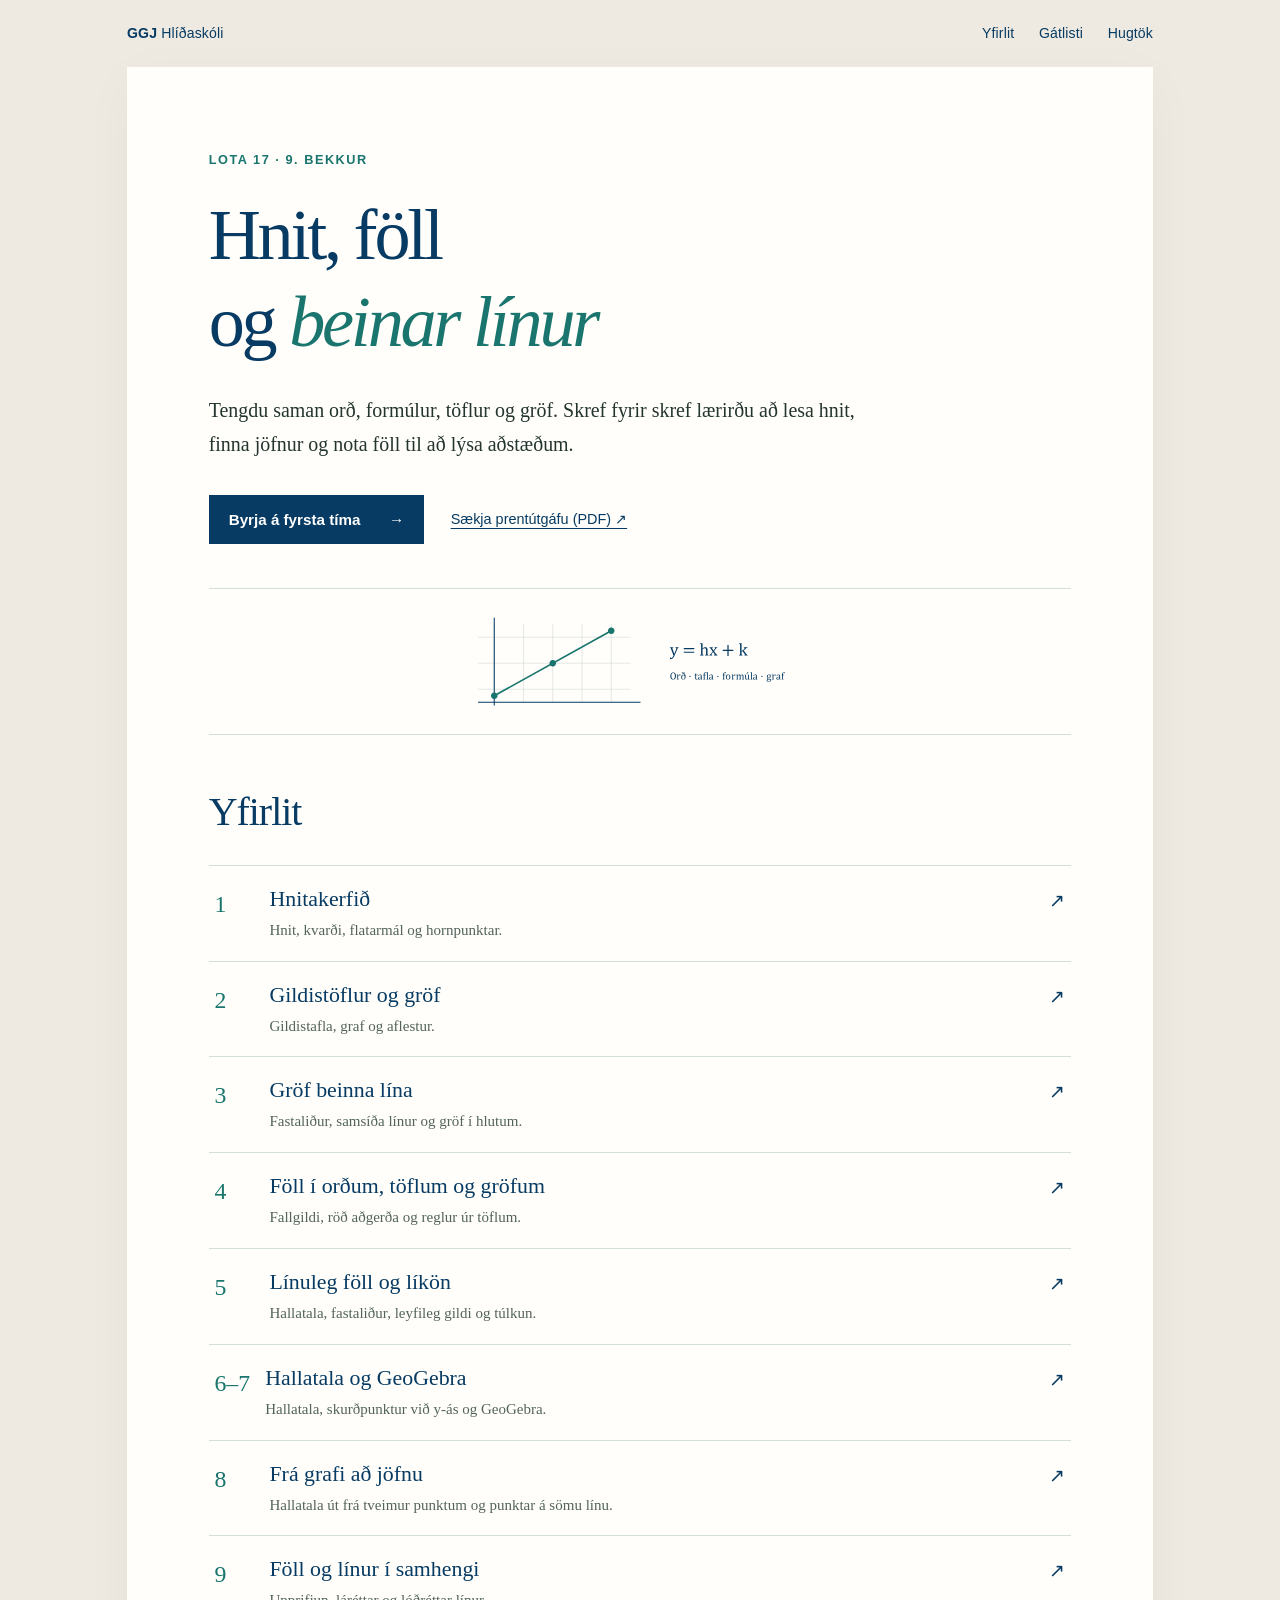
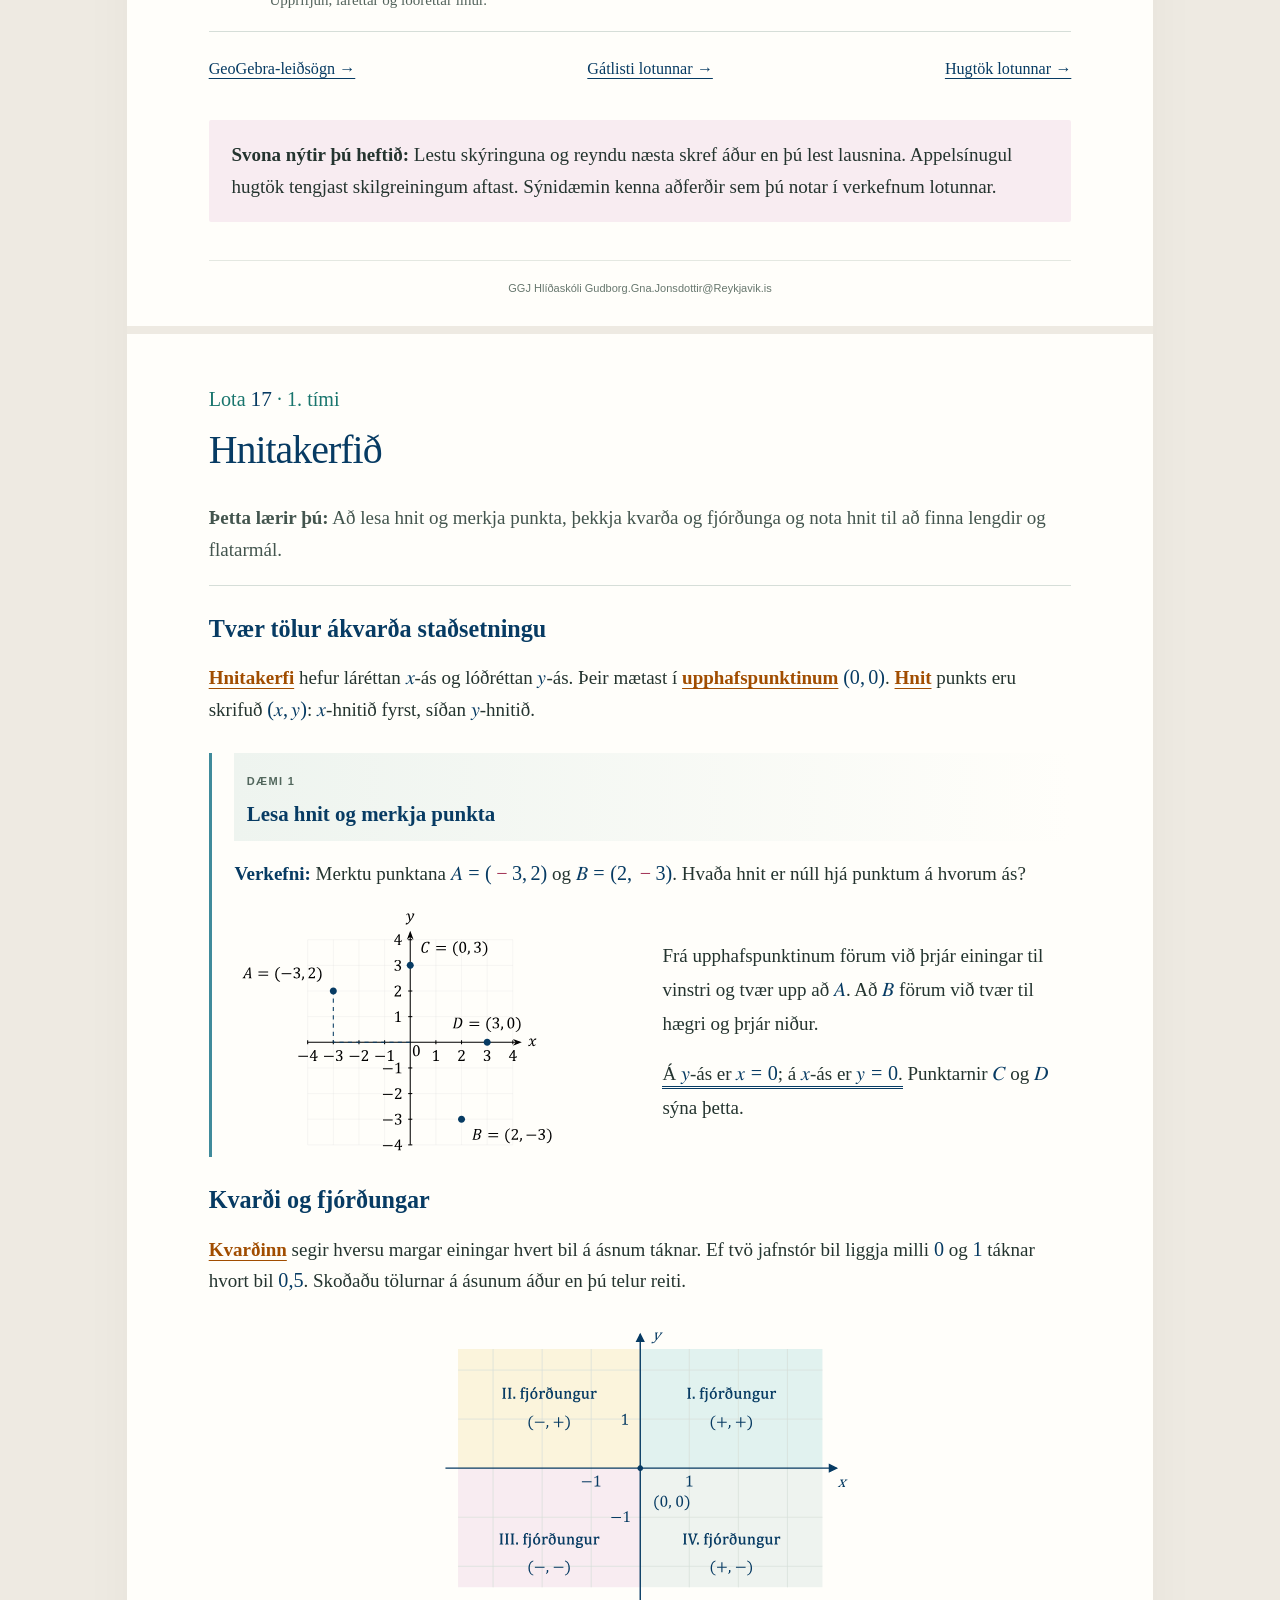
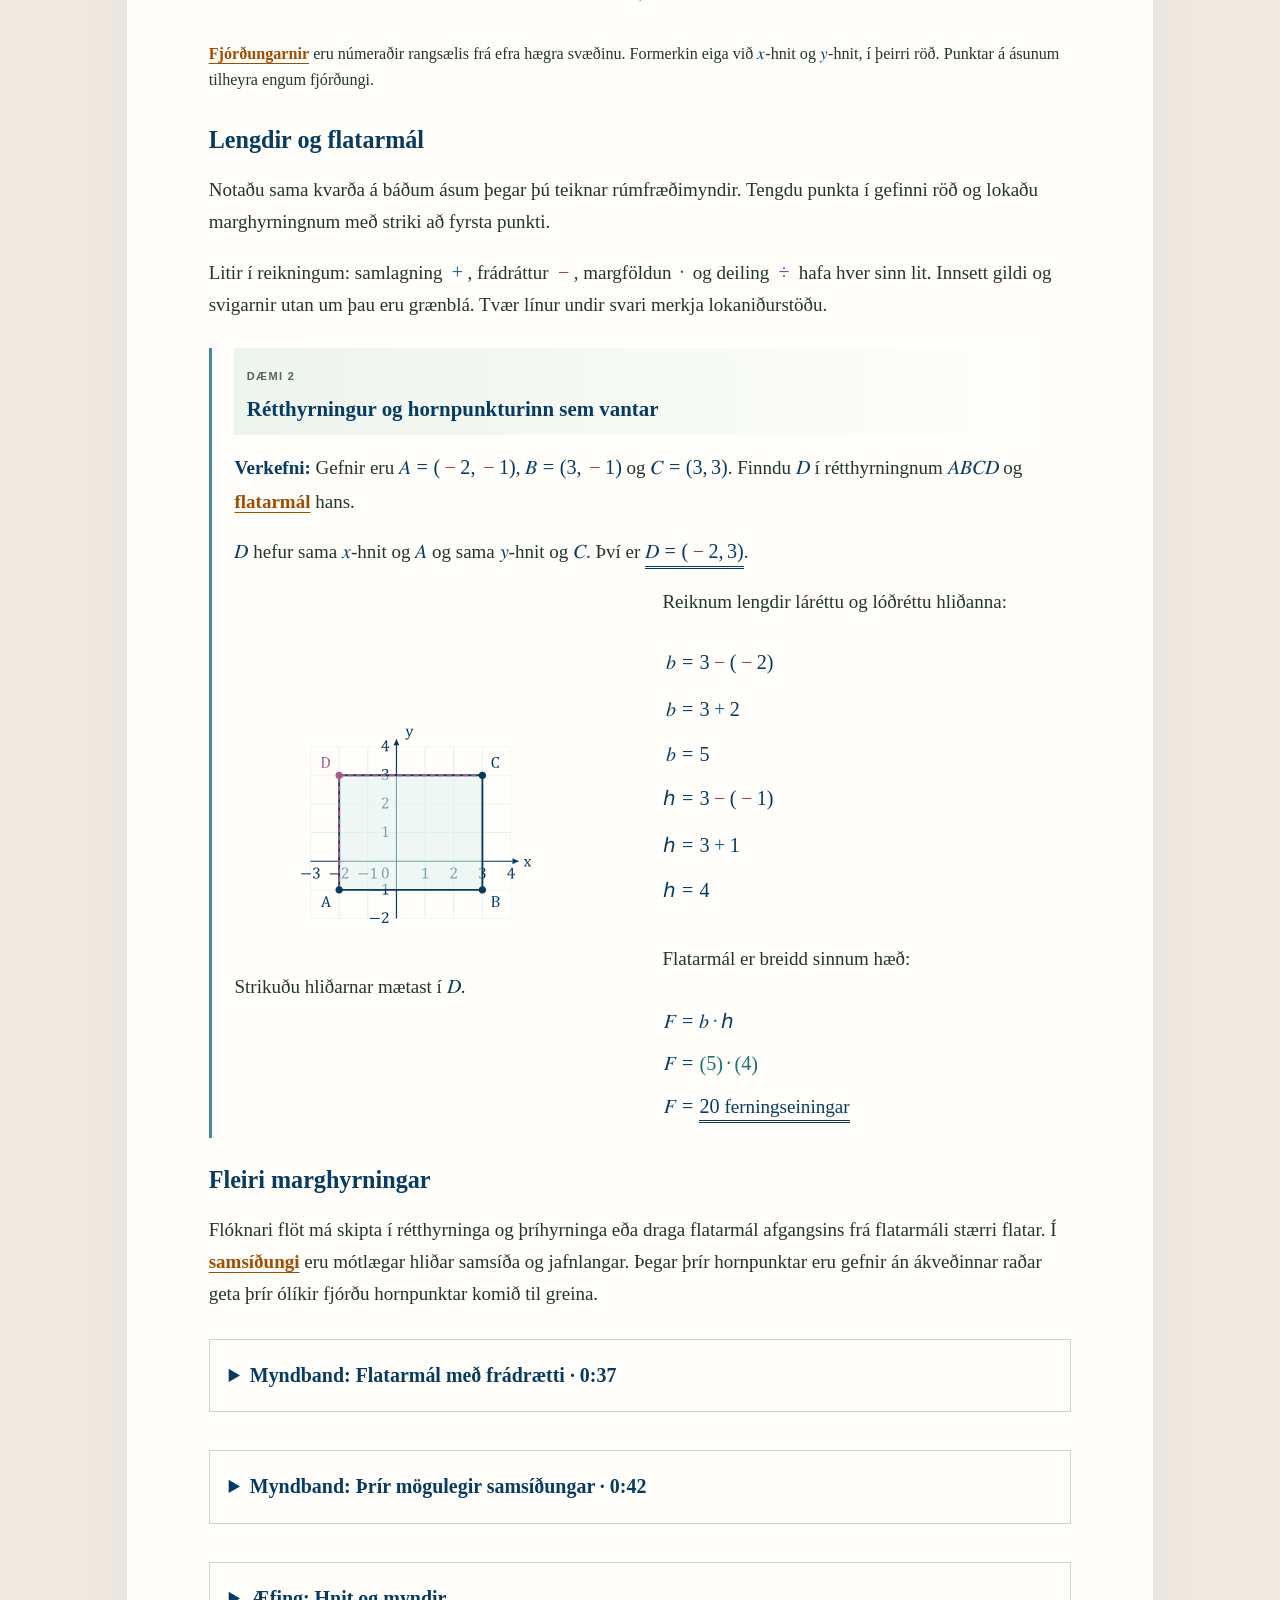
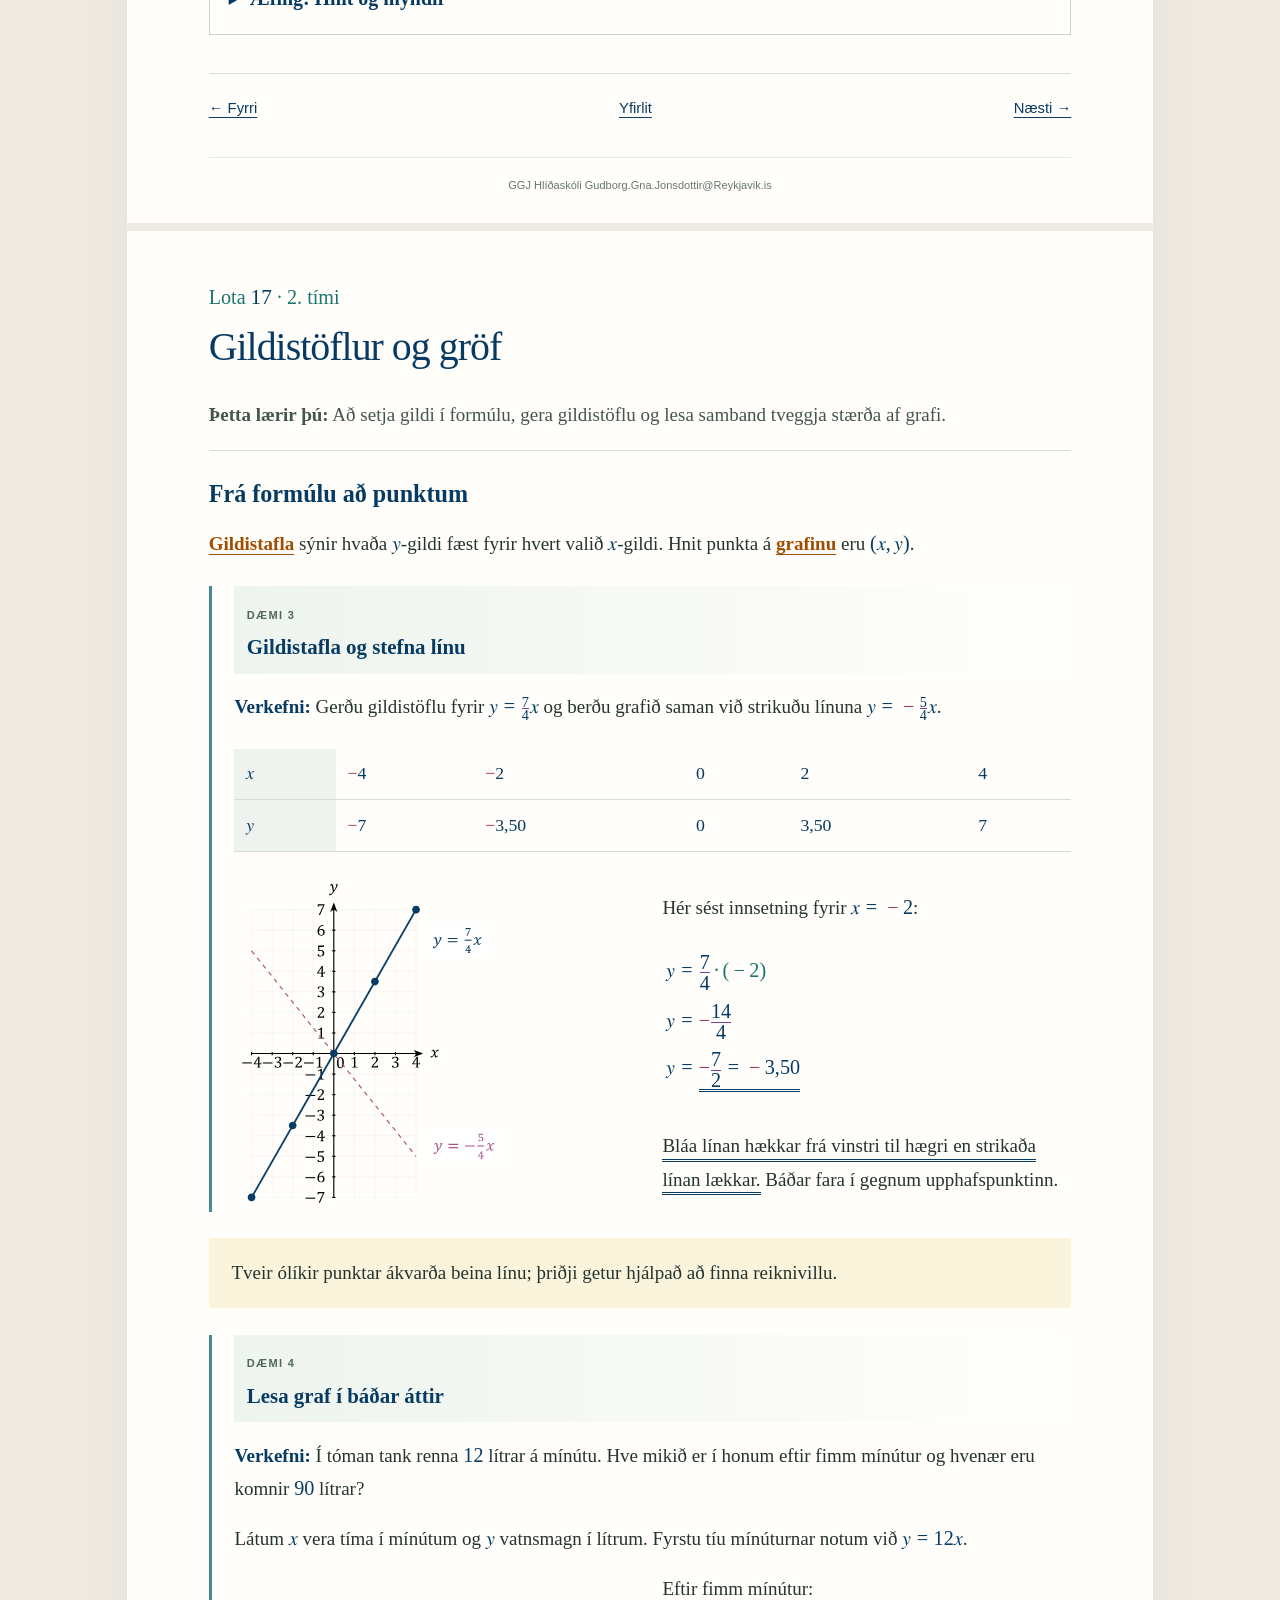
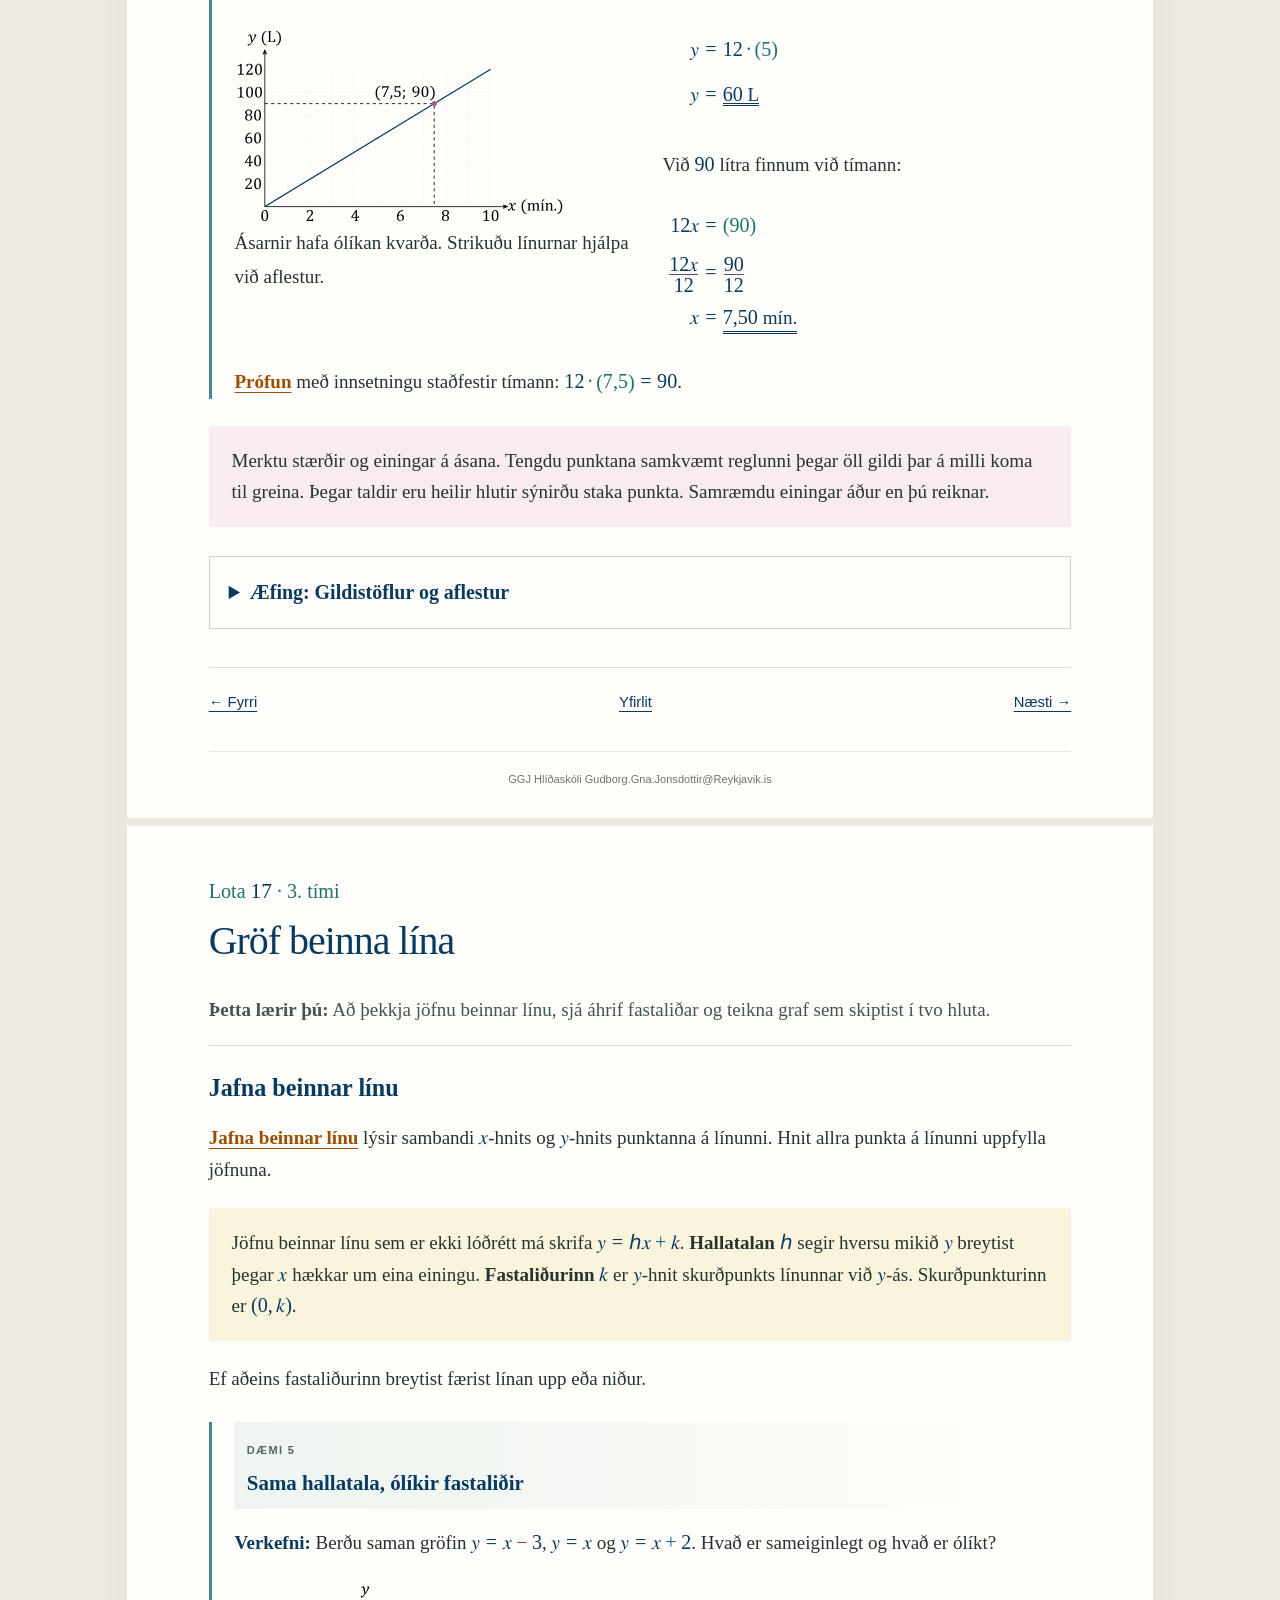
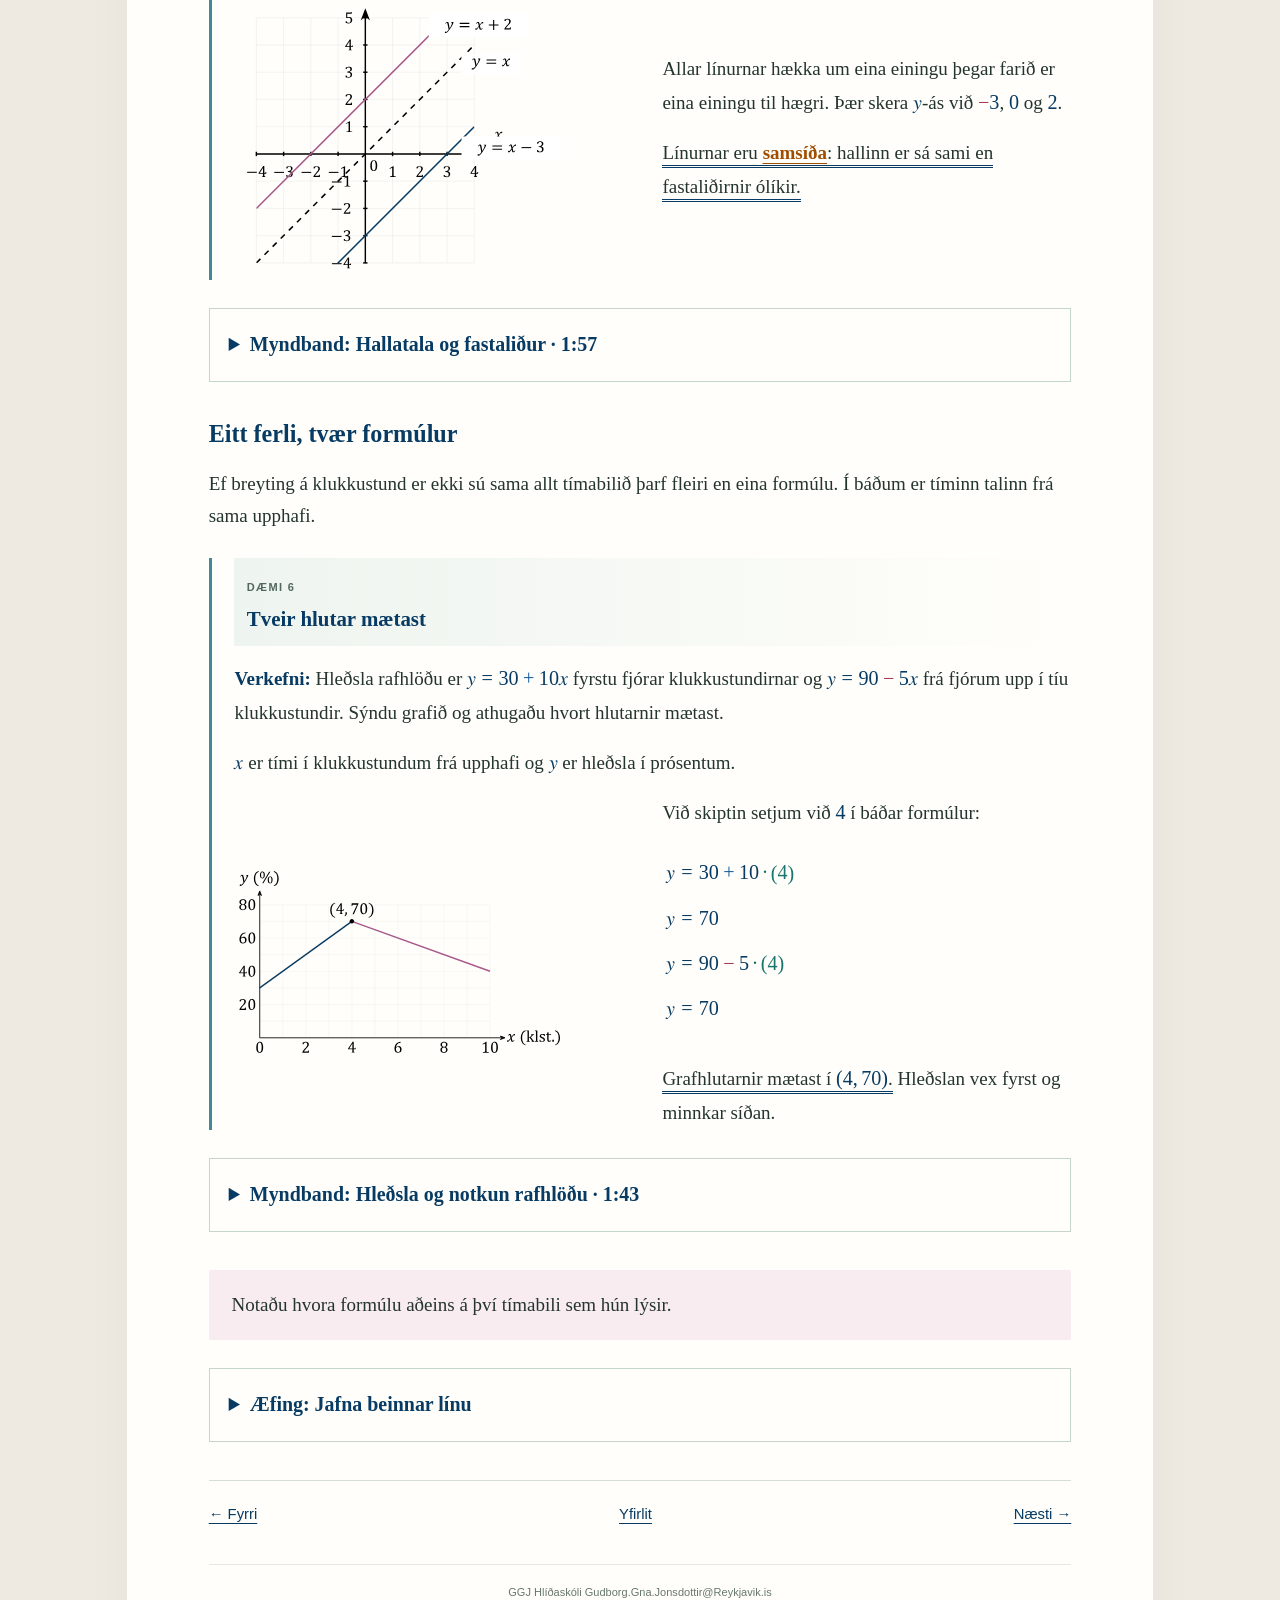
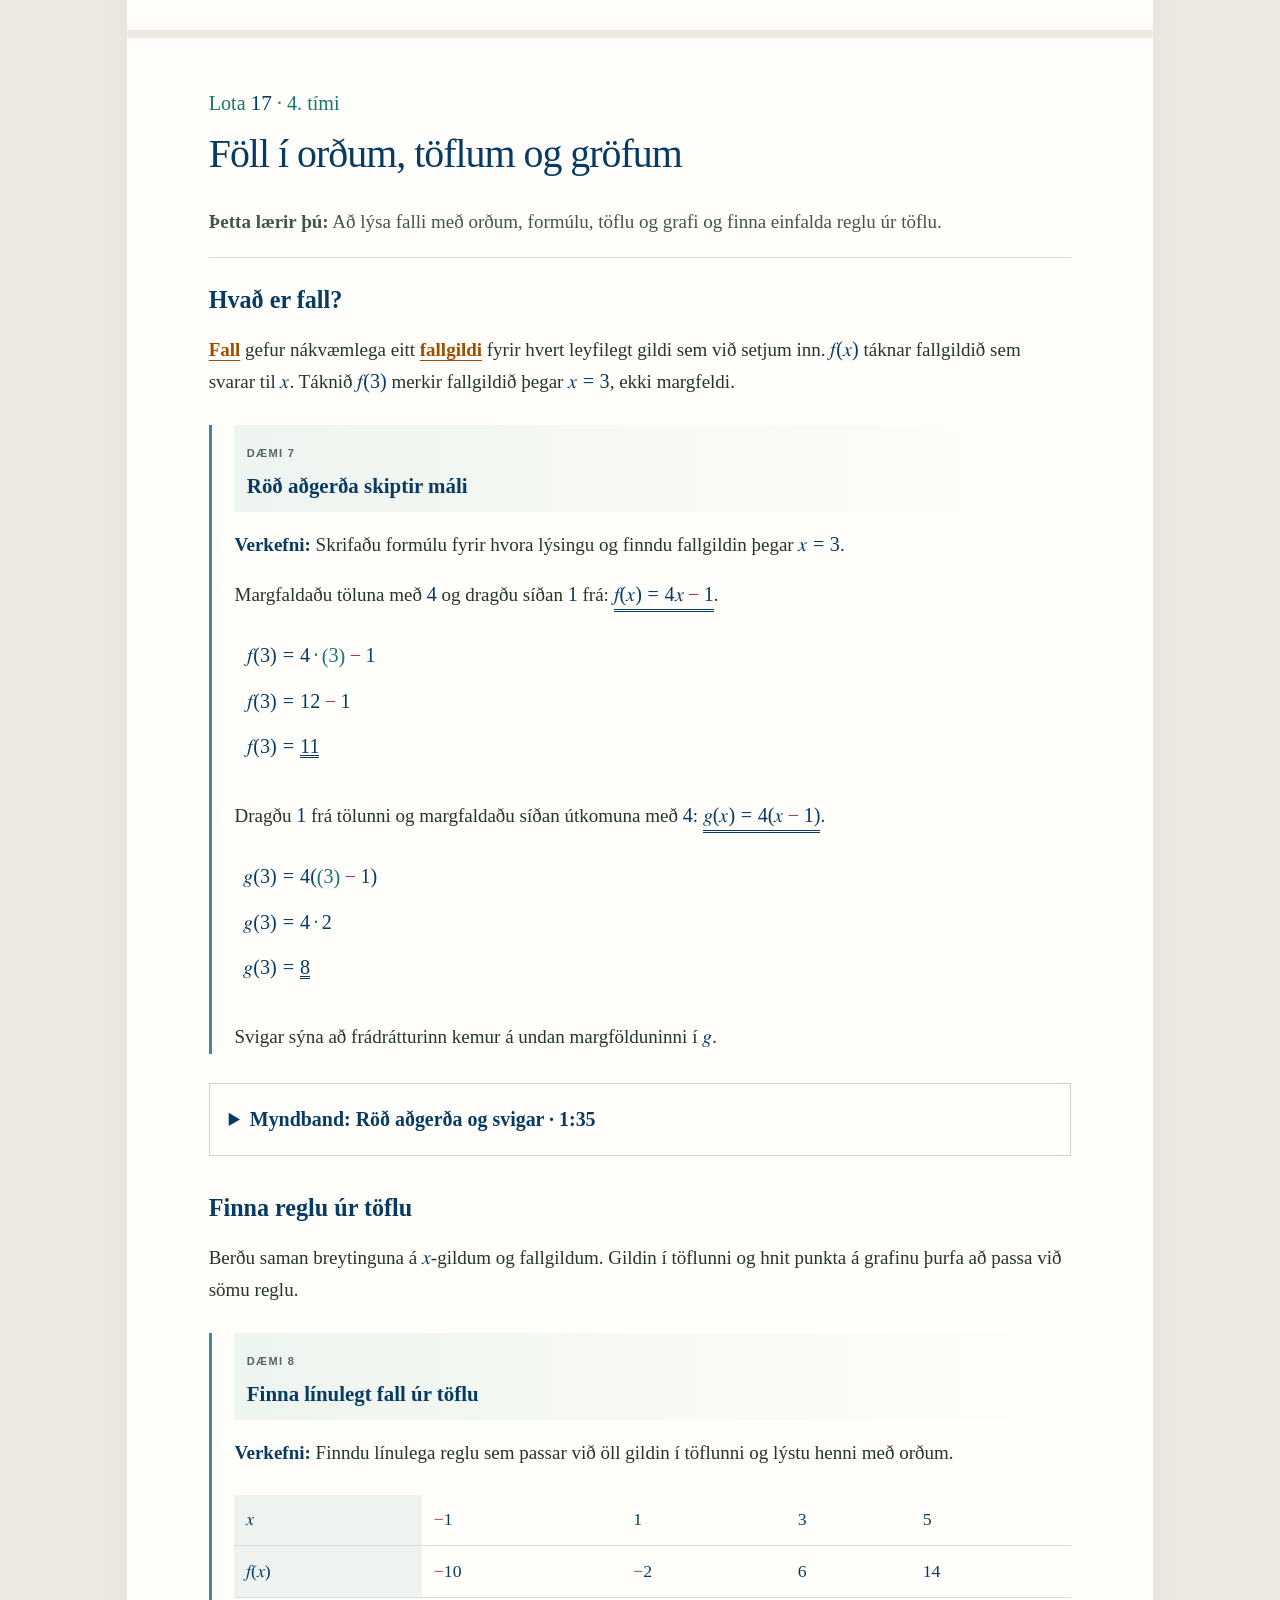
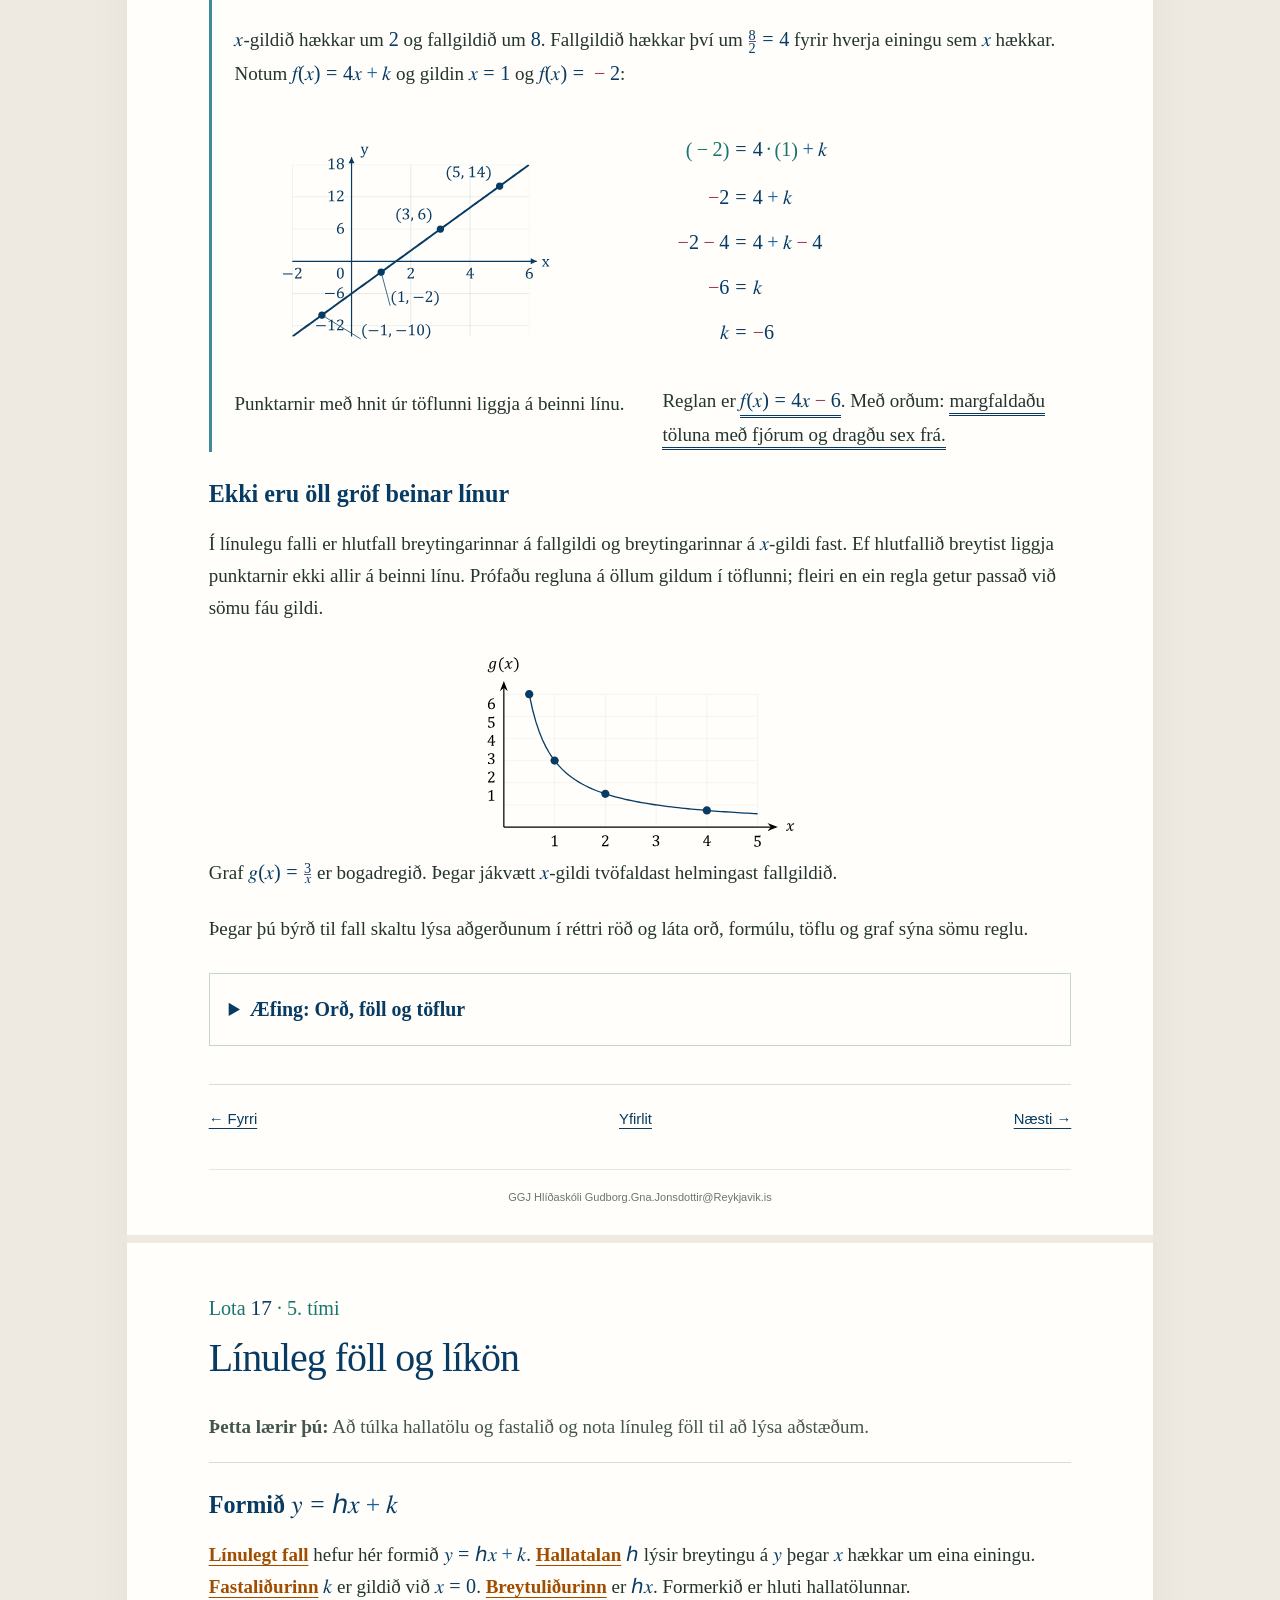
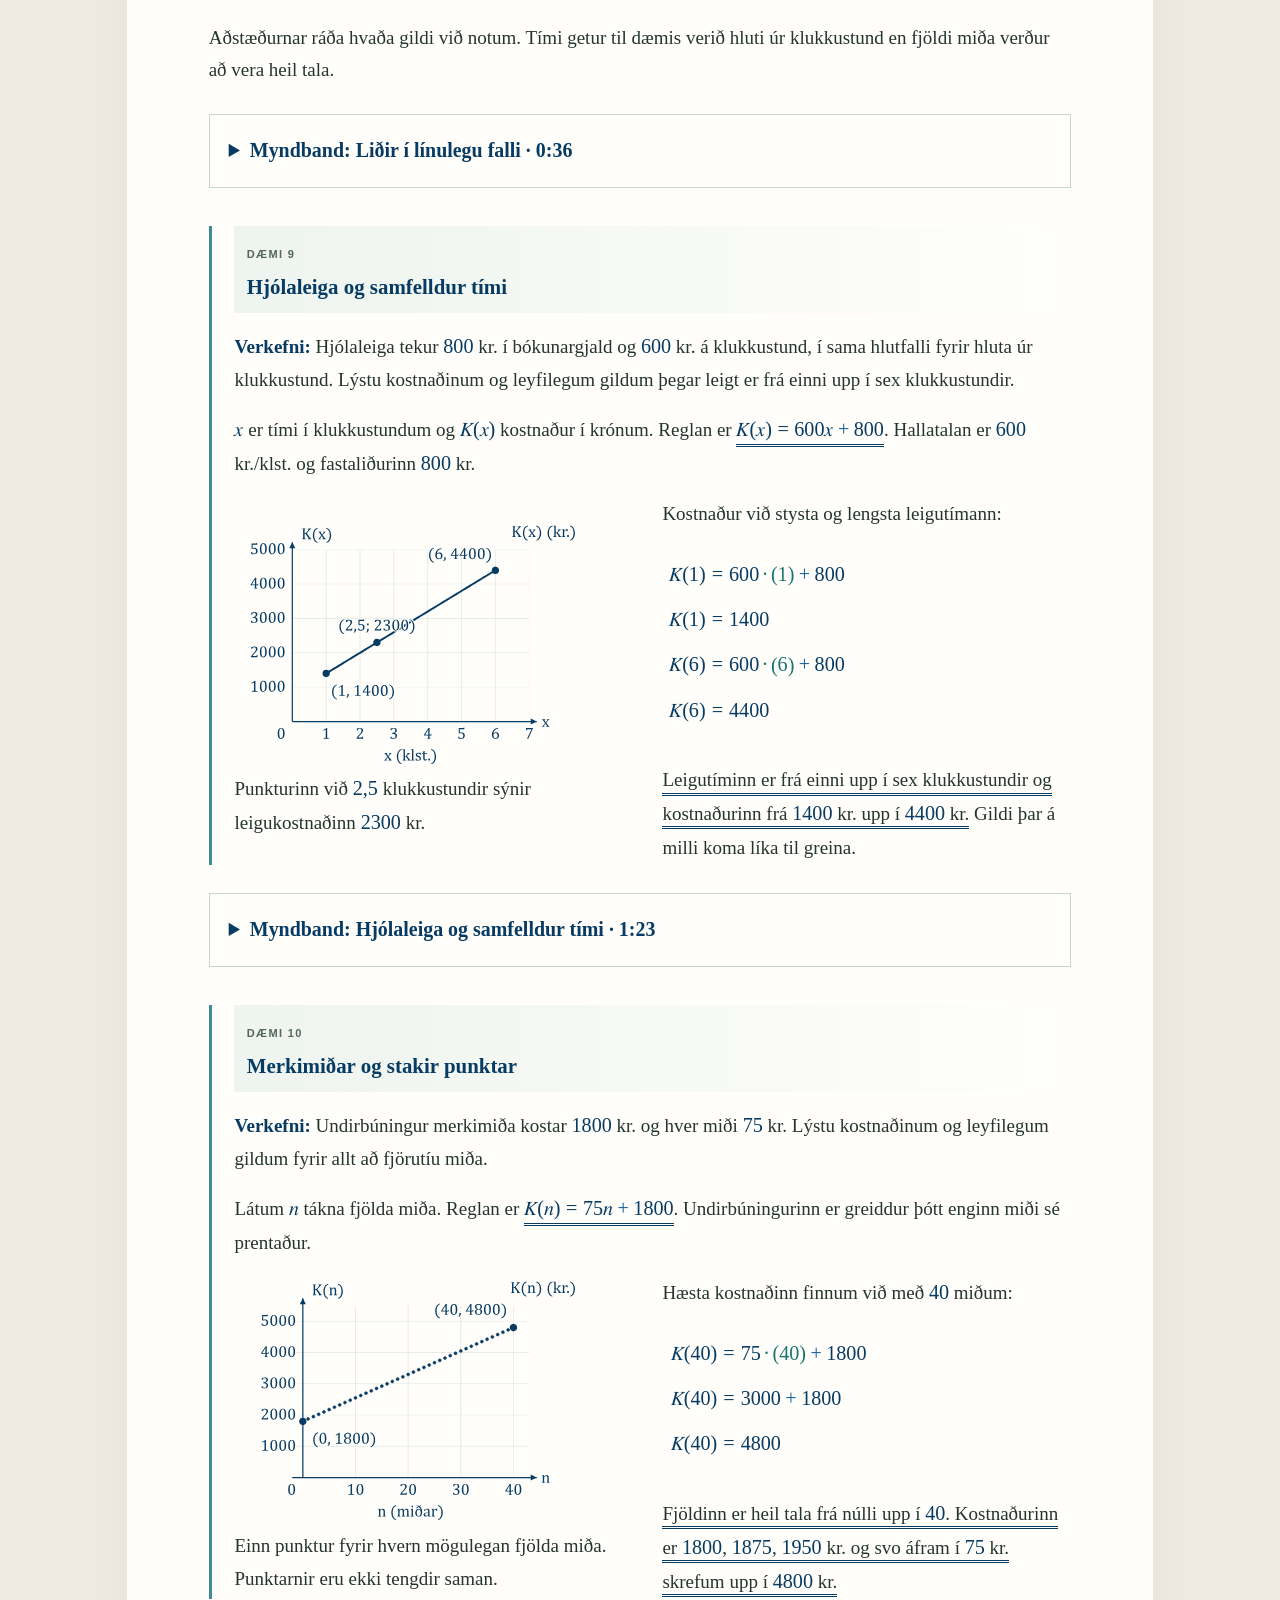
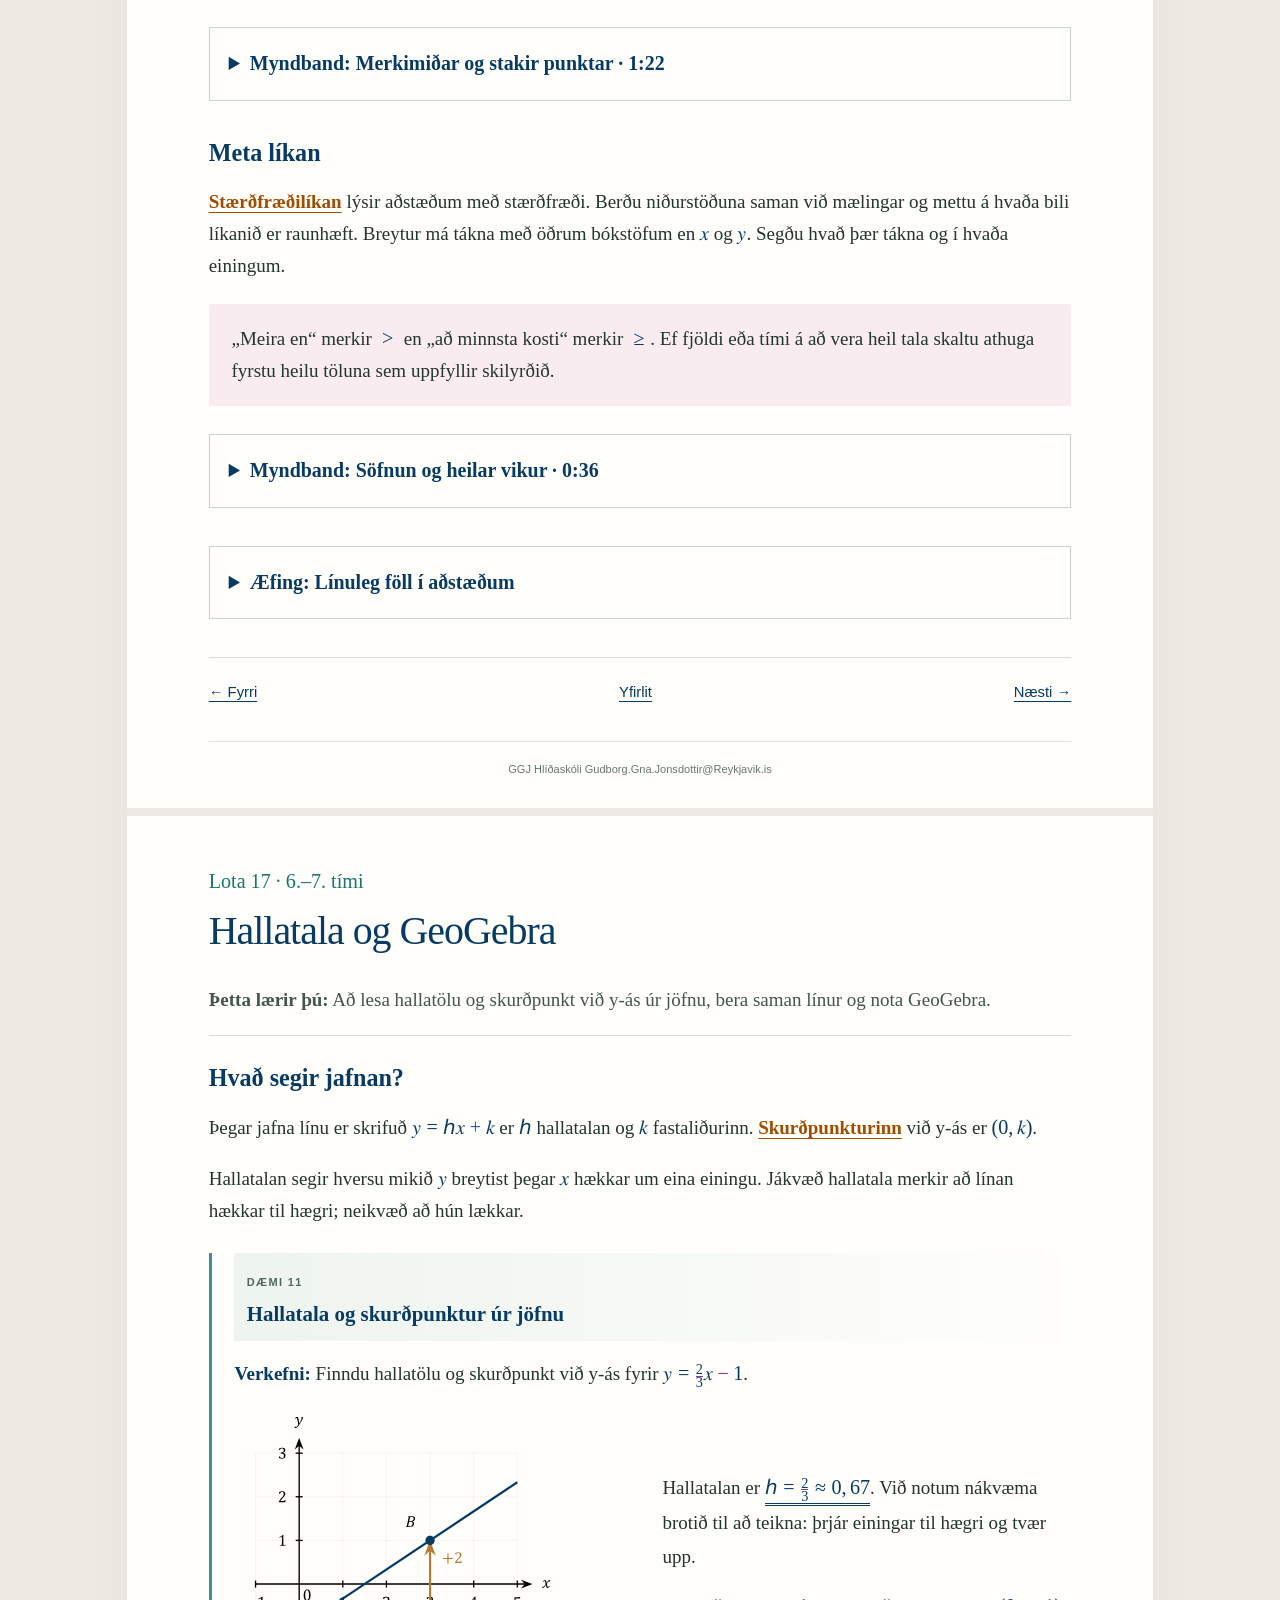
==== commit 3ff1a666: "Update lessons 6–7 with approved chapter, short videos and four-question practice" ====
--- a/index.html
+++ b/index.html
@@ -60,8 +60,8 @@
 #daemi-lota17-12{--equation-lhs:3.3242em}
 #daemi-lota17-15{--equation-lhs:2.1464em}
 #daemi-lota17-16{--equation-lhs:2.7230em}
-#daemi-lota17-19{--equation-lhs:0.6265em}
-#daemi-lota17-20{--equation-lhs:5.7562em}
+
+#daemi-lota17-20{--equation-lhs:4.12em}
 #daemi-lota17-29{--equation-lhs:2.3790em}
 #daemi-lota17-30{--equation-lhs:0.6396em}</style><style id="substitution-answers">/* Approved teaching notation: substituted values and double-underlined final answers. */
 math .substitution-value,math .substitution-value *{color:#19756d}
@@ -212,7 +212,9 @@
 <link rel="stylesheet" href="aefingar/timi-8/panel.css">
 <link rel="stylesheet" href="aefingar/timi-9/panel.css">
 <style id="lota17-equation-print">@media print{.line-equation-intro{break-inside:avoid;page-break-inside:avoid}#daemi-lota17-12{break-inside:avoid;page-break-inside:avoid}}</style>
-</head><body><a class="skip" href="#efni">Fara beint í efnið</a><header class="site-header"><a href="#yfirlit">GGJ <span>Hlíðaskóli</span></a><nav aria-label="Aðalflakk"><a href="#yfirlit">Yfirlit</a><a href="#gatlisti">Gátlisti</a><a href="#hugtok">Hugtök</a></nav></header><main id="efni"><section class="cover" id="yfirlit" aria-labelledby="cover-heading"><p class="eyebrow">LOTA 17 · 9. BEKKUR</p><h1 id="cover-heading">Hnit, föll<br>og <em>beinar línur</em></h1><p class="lead">Tengdu saman orð, formúlur, töflur og gröf. Skref fyrir skref lærirðu að lesa hnit, finna jöfnur og nota föll til að lýsa aðstæðum.</p><div class="cover-actions"><a class="button" href="#timi-01">Byrja á fyrsta tíma <span>→</span></a><a class="pdf-link" href="lota17-prent.pdf" target="_blank" rel="noopener">Sækja prentútgáfu (PDF) ↗</a></div><div class="cover-line"><svg xmlns="http://www.w3.org/2000/svg" xmlns:xlink="http://www.w3.org/1999/xlink" viewBox="0 0 580 165" width="580" height="165" role="img" aria-labelledby="cover-title" data-font-family="Cambria Math"><title id="cover-title">Punktar tengja saman formúlu og graf beinnar línu.</title><g transform="matrix(1.343219428326 0 0 1.343219428326 -2.069645927359 -0.000000000000)"><defs>
+<style id="lota17-6-7-update">
+@media print{#daemi-lota17-20{display:block;break-inside:avoid}#timi-06-08 .print-keep{break-inside:avoid}}
+#lota17-newline-graph{--graph-screen-width:320px;--fig-width:240px}#timi-06-08 .lesson-video video{display:block;width:100%;height:auto;aspect-ratio:16/9}</style></head><body><a class="skip" href="#efni">Fara beint í efnið</a><header class="site-header"><a href="#yfirlit">GGJ <span>Hlíðaskóli</span></a><nav aria-label="Aðalflakk"><a href="#yfirlit">Yfirlit</a><a href="#gatlisti">Gátlisti</a><a href="#hugtok">Hugtök</a></nav></header><main id="efni"><section class="cover" id="yfirlit" aria-labelledby="cover-heading"><p class="eyebrow">LOTA 17 · 9. BEKKUR</p><h1 id="cover-heading">Hnit, föll<br>og <em>beinar línur</em></h1><p class="lead">Tengdu saman orð, formúlur, töflur og gröf. Skref fyrir skref lærirðu að lesa hnit, finna jöfnur og nota föll til að lýsa aðstæðum.</p><div class="cover-actions"><a class="button" href="#timi-01">Byrja á fyrsta tíma <span>→</span></a><a class="pdf-link" href="lota17-prent.pdf" target="_blank" rel="noopener">Sækja prentútgáfu (PDF) ↗</a></div><div class="cover-line"><svg xmlns="http://www.w3.org/2000/svg" xmlns:xlink="http://www.w3.org/1999/xlink" viewBox="0 0 580 165" width="580" height="165" role="img" aria-labelledby="cover-title" data-font-family="Cambria Math"><title id="cover-title">Punktar tengja saman formúlu og graf beinnar línu.</title><g transform="matrix(1.343219428326 0 0 1.343219428326 -2.069645927359 -0.000000000000)"><defs>
 <g>
 <g id="cm17-cover-glyph-0-0">
 <path d="M 5.109375 0.796875 C 4.742188 1.609375 4.390625 2.265625 4.046875 2.765625 C 3.710938 3.273438 3.335938 3.65625 2.921875 3.90625 C 2.515625 4.164062 2.03125 4.296875 1.46875 4.296875 C 1.113281 4.296875 0.707031 4.253906 0.25 4.171875 L 0.25 2.234375 L 1.125 2.234375 C 1.207031 2.492188 1.304688 2.675781 1.421875 2.78125 C 1.535156 2.882812 1.707031 2.9375 1.9375 2.9375 C 2.132812 2.9375 2.304688 2.898438 2.453125 2.828125 C 2.609375 2.753906 2.769531 2.625 2.9375 2.4375 C 3.101562 2.257812 3.296875 1.976562 3.515625 1.59375 C 3.742188 1.21875 4 0.738281 4.28125 0.15625 L 1.546875 -7.234375 C 1.367188 -7.710938 1.222656 -8.046875 1.109375 -8.234375 C 1.003906 -8.421875 0.890625 -8.5625 0.765625 -8.65625 C 0.640625 -8.757812 0.453125 -8.84375 0.203125 -8.90625 L 0.203125 -9.375 L 4.1875 -9.375 L 4.1875 -8.90625 C 3.882812 -8.832031 3.671875 -8.757812 3.546875 -8.6875 C 3.421875 -8.613281 3.328125 -8.523438 3.265625 -8.421875 C 3.203125 -8.316406 3.171875 -8.175781 3.171875 -8 C 3.171875 -7.820312 3.191406 -7.640625 3.234375 -7.453125 C 3.285156 -7.265625 3.351562 -7.046875 3.4375 -6.796875 L 5.1875 -1.875 L 7.15625 -6.578125 C 7.257812 -6.835938 7.34375 -7.078125 7.40625 -7.296875 C 7.46875 -7.523438 7.5 -7.734375 7.5 -7.921875 C 7.5 -8.203125 7.421875 -8.410156 7.265625 -8.546875 C 7.117188 -8.691406 6.851562 -8.8125 6.46875 -8.90625 L 6.46875 -9.375 L 10.140625 -9.375 L 10.140625 -8.90625 C 9.890625 -8.851562 9.691406 -8.769531 9.546875 -8.65625 C 9.410156 -8.550781 9.273438 -8.378906 9.140625 -8.140625 C 9.003906 -7.910156 8.84375 -7.585938 8.65625 -7.171875 Z M 5.109375 0.796875 "/>
@@ -379,7 +381,7 @@
 <g fill="rgb(2.749634%, 23.139954%, 38.819885%)" fill-opacity="1">
 <use xlink:href="#cm17-cover-glyph-1-9" x="378.468674" y="81.892793"/>
 </g>
-</g></svg></div><h2>Yfirlit</h2><ol class="toc"><li><a href="#timi-01"><span class="toc-number">1</span><span><strong>Hnitakerfið</strong><small>Hnit, kvarði, flatarmál og hornpunktar.</small></span><span aria-hidden="true">↗</span></a></li><li><a href="#timi-02"><span class="toc-number">2</span><span><strong>Gildistöflur og gröf</strong><small>Gildistafla, graf og aflestur.</small></span><span aria-hidden="true">↗</span></a></li><li><a href="#timi-03"><span class="toc-number">3</span><span><strong>Gröf beinna lína</strong><small>Fastaliður, samsíða línur og gröf í hlutum.</small></span><span aria-hidden="true">↗</span></a></li><li><a href="#timi-04"><span class="toc-number">4</span><span><strong>Föll í orðum, töflum og gröfum</strong><small>Fallgildi, röð aðgerða og reglur úr töflum.</small></span><span aria-hidden="true">↗</span></a></li><li><a href="#timi-05"><span class="toc-number">5</span><span><strong>Línuleg föll og líkön</strong><small>Hallatala, fastaliður, leyfileg gildi og túlkun.</small></span><span aria-hidden="true">↗</span></a></li><li><a href="#timi-06-08"><span class="toc-number">6–7</span><span><strong>Hallatala og GeoGebra</strong><small>Hallatala, einangrun og GeoGebra.</small></span><span aria-hidden="true">↗</span></a></li><li><a href="#timi-09"><span class="toc-number">8</span><span><strong>Frá grafi að jöfnu</strong><small>Hallatala út frá tveimur punktum og punktar á sömu línu.</small></span><span aria-hidden="true">↗</span></a></li><li><a href="#timi-10"><span class="toc-number">9</span><span><strong>Föll og línur í samhengi</strong><small>Upprifjun, láréttar og lóðréttar línur.</small></span><span aria-hidden="true">↗</span></a></li></ol><div class="toc-bottom"><a href="#geo-byrjun">GeoGebra-leiðsögn →</a><a href="#gatlisti">Gátlisti lotunnar →</a><a href="#hugtok">Hugtök lotunnar →</a></div><aside class="mundu"><p><strong>Svona nýtir þú heftið:</strong> Lestu skýringuna og reyndu næsta skref áður en þú lest lausnina. Appelsínugul hugtök tengjast skilgreiningum aftast. Sýnidæmin kenna aðferðir sem þú notar í verkefnum lotunnar.</p></aside><footer class="watermark">GGJ Hlíðaskóli Gudborg.Gna.Jonsdottir@Reykjavik.is</footer></section><section class="lesson compact-chapters" id="timi-01" aria-labelledby="timi-01-title"><span id="mynd-lota17-3" class="legacy-anchor" aria-hidden="true"></span><span id="daemi-lota17-04" class="legacy-anchor" aria-hidden="true"></span><span id="mynd-lota17-2" class="legacy-anchor" aria-hidden="true"></span><span id="daemi-lota17-03" class="legacy-anchor" aria-hidden="true"></span><p class="lesson-label">Lota <math xmlns="http://www.w3.org/1998/Math/MathML" data-tex="17" mathcolor="#073b63"><mrow><mn>17</mn></mrow></math> · 1. tími</p><h2 id="timi-01-title">Hnitakerfið</h2><p class="learning"><strong>Þetta lærir þú:</strong> Að lesa hnit og merkja punkta, þekkja kvarða og fjórðunga og nota hnit til að finna lengdir og flatarmál.</p><h3>Tvær tölur ákvarða staðsetningu</h3><p><a class="term" id="ord-lota17-1" href="#hugtak-hnitakerfi">Hnitakerfi</a> hefur láréttan <math xmlns="http://www.w3.org/1998/Math/MathML" data-tex="x" mathcolor="#073b63"><mrow><mi>x</mi></mrow></math>-ás og lóðréttan <math xmlns="http://www.w3.org/1998/Math/MathML" data-tex="y" mathcolor="#073b63"><mrow><mi>y</mi></mrow></math>-ás. Þeir mætast í <a class="term" id="ord-lota17-2" href="#hugtak-upphafspunktur">upphafspunktinum</a> <math xmlns="http://www.w3.org/1998/Math/MathML" data-tex="(0,0)" mathcolor="#073b63"><mrow><mo stretchy="false">(</mo><mn>0</mn><mo>,</mo><mn>0</mn><mo stretchy="false">)</mo></mrow></math>. <a class="term" id="ord-lota17-3" href="#hugtak-hnit">Hnit</a> punkts eru skrifuð <math xmlns="http://www.w3.org/1998/Math/MathML" data-tex="(x,y)" mathcolor="#073b63"><mrow><mo stretchy="false">(</mo><mi>x</mi><mo>,</mo><mi>y</mi><mo stretchy="false">)</mo></mrow></math>: <math xmlns="http://www.w3.org/1998/Math/MathML" data-tex="x" mathcolor="#073b63"><mrow><mi>x</mi></mrow></math>-hnitið fyrst, síðan <math xmlns="http://www.w3.org/1998/Math/MathML" data-tex="y" mathcolor="#073b63"><mrow><mi>y</mi></mrow></math>-hnitið.</p><article class="example lotaCyan" id="daemi-lota17-01"><header><span class="eyebrow">DÆMI 1</span><h4>Lesa hnit og merkja punkta</h4></header><p class="example-question"><strong>Verkefni:</strong> Merktu punktana <math xmlns="http://www.w3.org/1998/Math/MathML" data-tex="A=(-3,2)" mathcolor="#073b63"><mrow><mi>A</mi><mo>=</mo><mo stretchy="false">(</mo><mo class="op-sub" mathcolor="#a13254">−</mo><mn>3</mn><mo>,</mo><mn>2</mn><mo stretchy="false">)</mo></mrow></math> og <math xmlns="http://www.w3.org/1998/Math/MathML" data-tex="B=(2,-3)" mathcolor="#073b63"><mrow><mi>B</mi><mo>=</mo><mo stretchy="false">(</mo><mn>2</mn><mo>,</mo><mo class="op-sub" mathcolor="#a13254">−</mo><mn>3</mn><mo stretchy="false">)</mo></mrow></math>. Hvaða hnit er núll hjá punktum á hvorum ás?</p><div class="example-media lota17-graph-layout"><figure id="mynd-lota17-1"><div class="figure-panels"><svg xmlns="http://www.w3.org/2000/svg" xmlns:xlink="http://www.w3.org/1999/xlink" width="286" height="217.847" viewBox="0 0 234.01 179.05" role="img" aria-labelledby="l17-graph-1-title" style="--fig-width:214.500000px;--graph-screen-width:286px" viewbox="0 0 234.068 178.289" data-font-family="Cambria Math" class="coordinate-graph" data-font-screen-px="14">
+</g></svg></div><h2>Yfirlit</h2><ol class="toc"><li><a href="#timi-01"><span class="toc-number">1</span><span><strong>Hnitakerfið</strong><small>Hnit, kvarði, flatarmál og hornpunktar.</small></span><span aria-hidden="true">↗</span></a></li><li><a href="#timi-02"><span class="toc-number">2</span><span><strong>Gildistöflur og gröf</strong><small>Gildistafla, graf og aflestur.</small></span><span aria-hidden="true">↗</span></a></li><li><a href="#timi-03"><span class="toc-number">3</span><span><strong>Gröf beinna lína</strong><small>Fastaliður, samsíða línur og gröf í hlutum.</small></span><span aria-hidden="true">↗</span></a></li><li><a href="#timi-04"><span class="toc-number">4</span><span><strong>Föll í orðum, töflum og gröfum</strong><small>Fallgildi, röð aðgerða og reglur úr töflum.</small></span><span aria-hidden="true">↗</span></a></li><li><a href="#timi-05"><span class="toc-number">5</span><span><strong>Línuleg föll og líkön</strong><small>Hallatala, fastaliður, leyfileg gildi og túlkun.</small></span><span aria-hidden="true">↗</span></a></li><li><a href="#timi-06-08"><span class="toc-number">6–7</span><span><strong>Hallatala og GeoGebra</strong><small>Hallatala, skurðpunktur við y-ás og GeoGebra.</small></span><span aria-hidden="true">↗</span></a></li><li><a href="#timi-09"><span class="toc-number">8</span><span><strong>Frá grafi að jöfnu</strong><small>Hallatala út frá tveimur punktum og punktar á sömu línu.</small></span><span aria-hidden="true">↗</span></a></li><li><a href="#timi-10"><span class="toc-number">9</span><span><strong>Föll og línur í samhengi</strong><small>Upprifjun, láréttar og lóðréttar línur.</small></span><span aria-hidden="true">↗</span></a></li></ol><div class="toc-bottom"><a href="#geo-byrjun">GeoGebra-leiðsögn →</a><a href="#gatlisti">Gátlisti lotunnar →</a><a href="#hugtok">Hugtök lotunnar →</a></div><aside class="mundu"><p><strong>Svona nýtir þú heftið:</strong> Lestu skýringuna og reyndu næsta skref áður en þú lest lausnina. Appelsínugul hugtök tengjast skilgreiningum aftast. Sýnidæmin kenna aðferðir sem þú notar í verkefnum lotunnar.</p></aside><footer class="watermark">GGJ Hlíðaskóli Gudborg.Gna.Jonsdottir@Reykjavik.is</footer></section><section class="lesson compact-chapters" id="timi-01" aria-labelledby="timi-01-title"><span id="mynd-lota17-3" class="legacy-anchor" aria-hidden="true"></span><span id="daemi-lota17-04" class="legacy-anchor" aria-hidden="true"></span><span id="mynd-lota17-2" class="legacy-anchor" aria-hidden="true"></span><span id="daemi-lota17-03" class="legacy-anchor" aria-hidden="true"></span><p class="lesson-label">Lota <math xmlns="http://www.w3.org/1998/Math/MathML" data-tex="17" mathcolor="#073b63"><mrow><mn>17</mn></mrow></math> · 1. tími</p><h2 id="timi-01-title">Hnitakerfið</h2><p class="learning"><strong>Þetta lærir þú:</strong> Að lesa hnit og merkja punkta, þekkja kvarða og fjórðunga og nota hnit til að finna lengdir og flatarmál.</p><h3>Tvær tölur ákvarða staðsetningu</h3><p><a class="term" id="ord-lota17-1" href="#hugtak-hnitakerfi">Hnitakerfi</a> hefur láréttan <math xmlns="http://www.w3.org/1998/Math/MathML" data-tex="x" mathcolor="#073b63"><mrow><mi>x</mi></mrow></math>-ás og lóðréttan <math xmlns="http://www.w3.org/1998/Math/MathML" data-tex="y" mathcolor="#073b63"><mrow><mi>y</mi></mrow></math>-ás. Þeir mætast í <a class="term" id="ord-lota17-2" href="#hugtak-upphafspunktur">upphafspunktinum</a> <math xmlns="http://www.w3.org/1998/Math/MathML" data-tex="(0,0)" mathcolor="#073b63"><mrow><mo stretchy="false">(</mo><mn>0</mn><mo>,</mo><mn>0</mn><mo stretchy="false">)</mo></mrow></math>. <a class="term" id="ord-lota17-3" href="#hugtak-hnit">Hnit</a> punkts eru skrifuð <math xmlns="http://www.w3.org/1998/Math/MathML" data-tex="(x,y)" mathcolor="#073b63"><mrow><mo stretchy="false">(</mo><mi>x</mi><mo>,</mo><mi>y</mi><mo stretchy="false">)</mo></mrow></math>: <math xmlns="http://www.w3.org/1998/Math/MathML" data-tex="x" mathcolor="#073b63"><mrow><mi>x</mi></mrow></math>-hnitið fyrst, síðan <math xmlns="http://www.w3.org/1998/Math/MathML" data-tex="y" mathcolor="#073b63"><mrow><mi>y</mi></mrow></math>-hnitið.</p><article class="example lotaCyan" id="daemi-lota17-01"><header><span class="eyebrow">DÆMI 1</span><h4>Lesa hnit og merkja punkta</h4></header><p class="example-question"><strong>Verkefni:</strong> Merktu punktana <math xmlns="http://www.w3.org/1998/Math/MathML" data-tex="A=(-3,2)" mathcolor="#073b63"><mrow><mi>A</mi><mo>=</mo><mo stretchy="false">(</mo><mo class="op-sub" mathcolor="#a13254">−</mo><mn>3</mn><mo>,</mo><mn>2</mn><mo stretchy="false">)</mo></mrow></math> og <math xmlns="http://www.w3.org/1998/Math/MathML" data-tex="B=(2,-3)" mathcolor="#073b63"><mrow><mi>B</mi><mo>=</mo><mo stretchy="false">(</mo><mn>2</mn><mo>,</mo><mo class="op-sub" mathcolor="#a13254">−</mo><mn>3</mn><mo stretchy="false">)</mo></mrow></math>. Hvaða hnit er núll hjá punktum á hvorum ás?</p><div class="example-media lota17-graph-layout"><figure id="mynd-lota17-1"><div class="figure-panels"><svg xmlns="http://www.w3.org/2000/svg" xmlns:xlink="http://www.w3.org/1999/xlink" width="286" height="217.847" viewBox="0 0 234.01 179.05" role="img" aria-labelledby="l17-graph-1-title" style="--fig-width:214.500000px;--graph-screen-width:286px" viewbox="0 0 234.068 178.289" data-font-family="Cambria Math" class="coordinate-graph" data-font-screen-px="14">
 <title id="l17-graph-1-title">Hnit punktanna A, B, C og D.</title>
 <defs>
 <g>
@@ -3967,7 +3969,17 @@
 <p class="ref-intro"><a href="aefingar/timi-5/index.html" target="_blank" rel="noopener">Opna æfinguna í sér glugga ↗</a></p>
 <iframe id="aefing-timi-5-frame" title="Línuleg föll í aðstæðum" data-src="aefingar/timi-5/index.html" loading="lazy"></iframe>
 </details>
-<nav class="lesson-nav" aria-label="Flakk milli tíma"><a href="#timi-04">← Fyrri</a><a href="#yfirlit">Yfirlit</a><a href="#timi-06-08">Næsti →</a></nav><footer class="watermark">GGJ Hlíðaskóli Gudborg.Gna.Jonsdottir@Reykjavik.is</footer></section><section class="lesson compact-chapters" id="timi-06-08" aria-labelledby="timi-06-08-title"><span id="mynd-lota17-kubbalikan" class="legacy-anchor" aria-hidden="true"></span><span id="teikning-lota17-9" class="legacy-anchor" aria-hidden="true"></span><span id="daemi-lota17-27" class="legacy-anchor" aria-hidden="true"></span><span id="mynd-lota17-safntalning" class="legacy-anchor" aria-hidden="true"></span><span id="daemi-lota17-26" class="legacy-anchor" aria-hidden="true"></span><span id="mynd-lota17-taupokar" class="legacy-anchor" aria-hidden="true"></span><span id="teikning-lota17-8" class="legacy-anchor" aria-hidden="true"></span><span id="daemi-lota17-25" class="legacy-anchor" aria-hidden="true"></span><span id="teikning-lota17-7" class="legacy-anchor" aria-hidden="true"></span><span id="daemi-lota17-21" class="legacy-anchor" aria-hidden="true"></span><span id="mynd-lota17-jofnur-skurdir" class="legacy-anchor" aria-hidden="true"></span><span id="mynd-lota17-asaskurdir" class="legacy-anchor" aria-hidden="true"></span><span id="lota17-asaskurdur-lausn" class="legacy-anchor" aria-hidden="true"></span><p class="lesson-label">Lota <math xmlns="http://www.w3.org/1998/Math/MathML" data-tex="17" mathcolor="#073b63"><mrow><mn>17</mn></mrow></math> · 6.–7. tími</p><h2 id="timi-06-08-title">Hallatala og GeoGebra</h2><p class="learning"><strong>Þetta lærir þú:</strong> Að finna hallatölu og skurðpunkta, einangra <math xmlns="http://www.w3.org/1998/Math/MathML" data-tex="y" mathcolor="#073b63"><mrow><mi>y</mi></mrow></math> og nota GeoGebra til að skoða gröf.</p><h3>Hallatala og skurðpunktar</h3><p>Hallatalan er lóðrétt breyting deilt með láréttri breytingu. <a class="term" id="ord-lota17-21" href="#hugtak-skurdpunktur">Skurðpunktur</a> við <math xmlns="http://www.w3.org/1998/Math/MathML" data-tex="y" mathcolor="#073b63"><mrow><mi>y</mi></mrow></math>-ás hefur <math xmlns="http://www.w3.org/1998/Math/MathML" data-tex="x=0" mathcolor="#073b63"><mrow><mi>x</mi><mo>=</mo><mn>0</mn></mrow></math>; við <math xmlns="http://www.w3.org/1998/Math/MathML" data-tex="x" mathcolor="#073b63"><mrow><mi>x</mi></mrow></math>-ás er <math xmlns="http://www.w3.org/1998/Math/MathML" data-tex="y=0" mathcolor="#073b63"><mrow><mi>y</mi><mo>=</mo><mn>0</mn></mrow></math>. Fastaliður er tala en skurðpunktur er punktur.</p><article class="example lotaCyan" id="daemi-lota17-19"><header><span class="eyebrow">DÆMI 11</span><h4>Tvær upp fyrir hverjar þrjár til hægri</h4></header><p class="example-question"><strong>Verkefni:</strong> Finndu hallatölu og jöfnu línunnar í gegnum <math xmlns="http://www.w3.org/1998/Math/MathML" data-tex="A=(0,-1)" mathcolor="#073b63"><mrow><mi>A</mi><mo>=</mo><mo stretchy="false">(</mo><mn>0</mn><mo>,</mo><mo class="op-sub" mathcolor="#a13254">−</mo><mn>1</mn><mo stretchy="false">)</mo></mrow></math> og <math xmlns="http://www.w3.org/1998/Math/MathML" data-tex="B=(3,1)" mathcolor="#073b63"><mrow><mi>B</mi><mo>=</mo><mo stretchy="false">(</mo><mn>3</mn><mo>,</mo><mn>1</mn><mo stretchy="false">)</mo></mrow></math>.</p><div class="example-media lota17-graph-layout"><figure id="mynd-lota17-9"><div class="figure-panels"><svg xmlns="http://www.w3.org/2000/svg" xmlns:xlink="http://www.w3.org/1999/xlink" width="286" height="244.056" viewBox="0 0 180.15 154.13" role="img" aria-labelledby="l17-graph-9-title" style="--fig-width:214.500000px;--graph-screen-width:286px" viewbox="0 0 179.701 153.346" data-font-family="Cambria Math" class="coordinate-graph" data-font-screen-px="14">
+<nav class="lesson-nav" aria-label="Flakk milli tíma"><a href="#timi-04">← Fyrri</a><a href="#yfirlit">Yfirlit</a><a href="#timi-06-08">Næsti →</a></nav><footer class="watermark">GGJ Hlíðaskóli Gudborg.Gna.Jonsdottir@Reykjavik.is</footer></section><section class="lesson compact-chapters" id="timi-06-08" aria-labelledby="timi-06-08-title"><span class="legacy-anchor" id="mynd-lota17-kubbalikan" aria-hidden="true"></span><span class="legacy-anchor" id="teikning-lota17-9" aria-hidden="true"></span><span class="legacy-anchor" id="daemi-lota17-27" aria-hidden="true"></span><span class="legacy-anchor" id="mynd-lota17-safntalning" aria-hidden="true"></span><span class="legacy-anchor" id="daemi-lota17-26" aria-hidden="true"></span><span class="legacy-anchor" id="mynd-lota17-taupokar" aria-hidden="true"></span><span class="legacy-anchor" id="teikning-lota17-8" aria-hidden="true"></span><span class="legacy-anchor" id="daemi-lota17-25" aria-hidden="true"></span><span class="legacy-anchor" id="teikning-lota17-7" aria-hidden="true"></span><span class="legacy-anchor" id="daemi-lota17-21" aria-hidden="true"></span><span class="legacy-anchor" id="mynd-lota17-jofnur-skurdir" aria-hidden="true"></span><span class="legacy-anchor" id="mynd-lota17-asaskurdir" aria-hidden="true"></span><span class="legacy-anchor" id="lota17-asaskurdur-lausn" aria-hidden="true"></span><span class="legacy-anchor" id="myndband-lota17-sama-lina-eda-samsida" aria-hidden="true"></span><span class="legacy-anchor" id="myndband-lota17-sama-lina-eda-samsida-titill" aria-hidden="true"></span><span class="legacy-anchor" id="geo-skref" aria-hidden="true"></span><span class="legacy-anchor" id="skjaskot-innslattur" aria-hidden="true"></span><span class="legacy-anchor" id="geo-skurdur" aria-hidden="true"></span><span class="legacy-anchor" id="skjaskot-skurdpunktar-valmynd" aria-hidden="true"></span><span class="legacy-anchor" id="skjaskot-skurdur-graf" aria-hidden="true"></span><span class="legacy-anchor" id="skjaskot-skurdur-hnit" aria-hidden="true"></span><span class="legacy-anchor" id="geo-bil" aria-hidden="true"></span><span class="legacy-anchor" id="skjaskot-afmarkad-fall" aria-hidden="true"></span><span class="legacy-anchor" id="skjaskot-opna-stillingar" aria-hidden="true"></span><span class="legacy-anchor" id="geo-kvardi" aria-hidden="true"></span><span class="legacy-anchor" id="skjaskot-viddir" aria-hidden="true"></span><span class="legacy-anchor" id="skjaskot-viddir-reitir" aria-hidden="true"></span><span class="legacy-anchor" id="geo-fragangur" aria-hidden="true"></span><span class="legacy-anchor" id="myndband-lota17-geogebra-leidsogn" aria-hidden="true"></span><span class="legacy-anchor" id="myndband-lota17-geogebra-leidsogn-titill" aria-hidden="true"></span>
+<p class="lesson-label">Lota 17 · 6.–7. tími</p>
+<h2 id="timi-06-08-title">Hallatala og GeoGebra</h2>
+<p class="learning"><strong>Þetta lærir þú:</strong> Að lesa hallatölu og skurðpunkt við y-ás úr jöfnu, bera saman línur og nota GeoGebra.</p>
+<h3>Hvað segir jafnan?</h3>
+<p>Þegar jafna línu er skrifuð <math mathcolor="#073b63" data-tex="y=hx+k" xmlns="http://www.w3.org/1998/Math/MathML"><mrow><mi>y</mi><mo>=</mo><mi>h</mi><mi>x</mi><mo class="op-add" mathcolor="#185f9b">+</mo><mi>k</mi></mrow></math> er <math mathcolor="#073b63" data-tex="h" xmlns="http://www.w3.org/1998/Math/MathML"><mrow><mi>h</mi></mrow></math> hallatalan og <math mathcolor="#073b63" data-tex="k" xmlns="http://www.w3.org/1998/Math/MathML"><mrow><mi>k</mi></mrow></math> fastaliðurinn. <a class="term" id="ord-lota17-21" href="#hugtak-skurdpunktur">Skurðpunkturinn</a> við y-ás er <math mathcolor="#073b63" data-tex="(0,k)" xmlns="http://www.w3.org/1998/Math/MathML"><mrow><mo stretchy="false">(</mo><mn>0</mn><mo>,</mo><mi>k</mi><mo stretchy="false">)</mo></mrow></math>.</p>
+<p>Hallatalan segir hversu mikið <math mathcolor="#073b63" data-tex="y" xmlns="http://www.w3.org/1998/Math/MathML"><mrow><mi>y</mi></mrow></math> breytist þegar <math mathcolor="#073b63" data-tex="x" xmlns="http://www.w3.org/1998/Math/MathML"><mrow><mi>x</mi></mrow></math> hækkar um eina einingu. Jákvæð hallatala merkir að línan hækkar til hægri; neikvæð að hún lækkar.</p>
+<article class="example lotaCyan print-keep" id="daemi-lota17-19">
+<header><span class="eyebrow">DÆMI 11</span><h4>Hallatala og skurðpunktur úr jöfnu</h4></header>
+<p class="example-question"><strong>Verkefni:</strong> Finndu hallatölu og skurðpunkt við y-ás fyrir <math xmlns="http://www.w3.org/1998/Math/MathML" mathcolor="#073b63" data-tex="y=\frac23x-1"><mrow><mi>y</mi><mo>=</mo><mfrac class="op-div" mathcolor="#7040a0"><mrow class="math-neutral" mathcolor="#073b63"><mn>2</mn></mrow><mrow class="math-neutral" mathcolor="#073b63"><mn>3</mn></mrow></mfrac><mi>x</mi><mo class="op-sub" mathcolor="#a13254">−</mo><mn>1</mn></mrow></math>.</p>
+<div class="example-media lota17-graph-layout"><figure id="mynd-lota17-9"><div class="figure-panels"><svg xmlns="http://www.w3.org/2000/svg" xmlns:xlink="http://www.w3.org/1999/xlink" width="286" height="244.056" viewbox="0 0 180.15 154.13" role="img" aria-labelledby="l17-graph-9-title" style="--fig-width:214.500000px;--graph-screen-width:286px" data-font-family="Cambria Math" class="coordinate-graph" data-font-screen-px="14">
 <title id="l17-graph-9-title">Hallatala: þrjár einingar til hægri og tvær upp.</title>
 <defs>
 <g>
@@ -4014,9 +4026,9 @@
 <path d="M 2.9375 0.078125 C 2.175781 0.078125 1.609375 -0.21875 1.234375 -0.8125 C 0.867188 -1.414062 0.6875 -2.328125 0.6875 -3.546875 C 0.6875 -4.191406 0.742188 -4.75 0.859375 -5.21875 C 0.972656 -5.695312 1.128906 -6.09375 1.328125 -6.40625 C 1.535156 -6.71875 1.785156 -6.945312 2.078125 -7.09375 C 2.367188 -7.238281 2.6875 -7.3125 3.03125 -7.3125 C 3.800781 -7.3125 4.375 -7.007812 4.75 -6.40625 C 5.132812 -5.8125 5.328125 -4.914062 5.328125 -3.71875 C 5.328125 -2.46875 5.125 -1.519531 4.71875 -0.875 C 4.3125 -0.238281 3.71875 0.078125 2.9375 0.078125 Z M 1.71875 -3.703125 C 1.71875 -2.554688 1.820312 -1.710938 2.03125 -1.171875 C 2.25 -0.628906 2.582031 -0.359375 3.03125 -0.359375 C 3.457031 -0.359375 3.769531 -0.613281 3.96875 -1.125 C 4.175781 -1.632812 4.28125 -2.421875 4.28125 -3.484375 C 4.28125 -4.296875 4.226562 -4.953125 4.125 -5.453125 C 4.019531 -5.953125 3.875 -6.3125 3.6875 -6.53125 C 3.5 -6.75 3.269531 -6.859375 3 -6.859375 C 2.757812 -6.859375 2.554688 -6.785156 2.390625 -6.640625 C 2.222656 -6.492188 2.085938 -6.285156 1.984375 -6.015625 C 1.890625 -5.742188 1.820312 -5.410156 1.78125 -5.015625 C 1.738281 -4.628906 1.71875 -4.191406 1.71875 -3.703125 Z M 1.71875 -3.703125 "/>
 </g>
 </g>
-<clipPath id="cm17g9-clip-0">
+<clippath id="cm17g9-clip-0">
 <path clip-rule="nonzero" d="M 0.0820312 24 L 173 24 L 173 153.265625 L 0.0820312 153.265625 Z M 0.0820312 24 "/>
-</clipPath>
+</clippath>
 </defs>
 <path fill="none" stroke-width="0.19925" stroke-linecap="butt" stroke-linejoin="miter" stroke="rgb(87.5%, 87.5%, 87.5%)" stroke-opacity="1" stroke-miterlimit="10" d="M -24.094316 -48.18974 L 120.47495 -48.18974 M -24.094316 -24.093553 L 120.47495 -24.093553 M -24.094316 -0.00129447 L 120.47495 -0.00129447 M -24.094316 24.094893 L 120.47495 24.094893 M -24.094316 48.19108 L 120.47495 48.19108 M -24.094316 72.275482 L 120.47495 72.275482 M -24.094316 -48.18974 L -24.094316 72.283338 M 0.00187122 -48.18974 L 0.00187122 72.283338 M 24.09413 -48.18974 L 24.09413 72.283338 M 48.190317 -48.18974 L 48.190317 72.283338 M 72.286504 -48.18974 L 72.286504 72.283338 M 96.378763 -48.18974 L 96.378763 72.283338 M 120.467093 -48.18974 L 120.467093 72.283338 " transform="matrix(0.994387, 0, 0, -0.994387, 35.556733, 97.229182)"/>
 <path fill="none" stroke-width="0.74721" stroke-linecap="butt" stroke-linejoin="miter" stroke="rgb(0%, 0%, 0%)" stroke-opacity="1" stroke-miterlimit="10" d="M -24.094316 -0.00129447 L 124.929641 -0.00129447 " transform="matrix(0.994387, 0, 0, -0.994387, 35.556733, 97.229182)"/>
@@ -4103,61 +4115,182 @@
 <use xlink:href="#cm17g9-glyph-0-6" x="92.933863" y="66.890431"/>
 </g>
 </g></svg>
-</div></figure><div class="media-copy"><p>Deilum breytingunni á <math xmlns="http://www.w3.org/1998/Math/MathML" data-tex="y" mathcolor="#073b63"><mrow><mi>y</mi></mrow></math> með breytingunni á <math xmlns="http://www.w3.org/1998/Math/MathML" data-tex="x" mathcolor="#073b63"><mrow><mi>x</mi></mrow></math>:</p><div class="calculation"><div class="math-line"><math xmlns="http://www.w3.org/1998/Math/MathML" data-tex="h=\frac{(1)-(-1)}{(3)-(0)}" mathcolor="#073b63" displaystyle="true"><mtable class="equation-grid"><mtr><mtd class="eq-left" columnalign="right"><mrow><mi>h</mi></mrow></mtd><mtd class="eq-sign" columnalign="left"><mrow><mo lspace="0em" rspace="0em">=</mo></mrow></mtd><mtd class="eq-right" columnalign="left"><mrow><mfrac class="op-div" mathcolor="#7040a0"><mrow class="math-neutral" mathcolor="#073b63"><mrow><mrow class="substitution-value"><mo fence="true" stretchy="true" lspace="0em" rspace="0em">(</mo><mn>1</mn><mo fence="true" stretchy="true" lspace="0em" rspace="0em">)</mo></mrow><mo class="op-sub" mathcolor="#a13254">−</mo><mrow class="substitution-value"><mo fence="true" stretchy="true" lspace="0em" rspace="0em">(</mo><mo class="op-sub" mathcolor="#a13254">−</mo><mn>1</mn><mo fence="true" stretchy="true" lspace="0em" rspace="0em">)</mo></mrow></mrow></mrow><mrow class="math-neutral" mathcolor="#073b63"><mrow><mrow class="substitution-value"><mo fence="true" stretchy="true" lspace="0em" rspace="0em">(</mo><mn>3</mn><mo fence="true" stretchy="true" lspace="0em" rspace="0em">)</mo></mrow><mo class="op-sub" mathcolor="#a13254">−</mo><mrow class="substitution-value"><mo fence="true" stretchy="true" lspace="0em" rspace="0em">(</mo><mn>0</mn><mo fence="true" stretchy="true" lspace="0em" rspace="0em">)</mo></mrow></mrow></mrow></mfrac></mrow></mtd></mtr></mtable></math></div><div class="math-line"><math xmlns="http://www.w3.org/1998/Math/MathML" data-tex="h=\frac23\approx0{,}67" mathcolor="#073b63" displaystyle="true"><mtable class="equation-grid"><mtr><mtd class="eq-left" columnalign="right"><mrow><mi>h</mi></mrow></mtd><mtd class="eq-sign" columnalign="left"><mrow><mo lspace="0em" rspace="0em">=</mo></mrow></mtd><mtd class="eq-right" columnalign="left"><mrow><mrow class="final-answer"><mfrac class="op-div" mathcolor="#7040a0"><mrow class="math-neutral" mathcolor="#073b63"><mn>2</mn></mrow><mrow class="math-neutral" mathcolor="#073b63"><mn>3</mn></mrow></mfrac><mo>≈</mo><mn>0,67</mn></mrow></mrow></mtd></mtr></mtable></math></div></div><p><math xmlns="http://www.w3.org/1998/Math/MathML" data-tex="A" mathcolor="#073b63"><mrow><mi>A</mi></mrow></math> er á <math xmlns="http://www.w3.org/1998/Math/MathML" data-tex="y" mathcolor="#073b63"><mrow><mi>y</mi></mrow></math>-ás, svo fastaliðurinn er <math xmlns="http://www.w3.org/1998/Math/MathML" data-tex="-1" mathcolor="#073b63"><mrow><mo class="op-sub" mathcolor="#a13254">−</mo><mn>1</mn></mrow></math>. Jafnan er <math xmlns="http://www.w3.org/1998/Math/MathML" data-tex="y=\frac23x-1" mathcolor="#073b63"><mrow><mrow class="final-answer"><mi>y</mi><mo>=</mo><mfrac class="op-div" mathcolor="#7040a0"><mrow class="math-neutral" mathcolor="#073b63"><mn>2</mn></mrow><mrow class="math-neutral" mathcolor="#073b63"><mn>3</mn></mrow></mfrac><mi>x</mi><mo class="op-sub" mathcolor="#a13254">−</mo><mn>1</mn></mrow></mrow></math>. Við notum nákvæma brotið í jöfnunni.</p></div></div></article><h3>Einangraðu <math xmlns="http://www.w3.org/1998/Math/MathML" data-tex="y" mathcolor="#073b63"><mrow><mi>y</mi></mrow></math> áður en þú lest hallatöluna</h3><p>Að einangra <math xmlns="http://www.w3.org/1998/Math/MathML" data-tex="y" mathcolor="#073b63"><mrow><mi>y</mi></mrow></math> merkir að <math xmlns="http://www.w3.org/1998/Math/MathML" data-tex="y" mathcolor="#073b63"><mrow><mi>y</mi></mrow></math> standi eitt öðrum megin við jafnaðarmerkið. Gerðu sömu reikniaðgerð báðum megin. Ef svigar eða brot eru í jöfnunni gæti þurft að einfalda hana fyrst.</p><article class="example lotaCyan" id="daemi-lota17-20"><header><span class="eyebrow">DÆMI 12</span><h4>Frá jöfnu að hallatölu og fastalið</h4></header><p class="example-question"><strong>Verkefni:</strong> Einangraðu <math xmlns="http://www.w3.org/1998/Math/MathML" data-tex="y" mathcolor="#073b63"><mrow><mi>y</mi></mrow></math> í <math xmlns="http://www.w3.org/1998/Math/MathML" data-tex="4y-6x=10" mathcolor="#073b63"><mrow><mn>4</mn><mi>y</mi><mo class="op-sub" mathcolor="#a13254">−</mo><mn>6</mn><mi>x</mi><mo>=</mo><mn>10</mn></mrow></math> og finndu hallatölu og fastalið.</p><p>Bætum <math xmlns="http://www.w3.org/1998/Math/MathML" data-tex="6x" mathcolor="#073b63"><mrow><mn>6</mn><mi>x</mi></mrow></math> við báðar hliðar. Deilum síðan báðum hliðum með <math xmlns="http://www.w3.org/1998/Math/MathML" data-tex="4" mathcolor="#073b63"><mrow><mn>4</mn></mrow></math>:</p><div class="calculation"><div class="math-line"><math xmlns="http://www.w3.org/1998/Math/MathML" data-tex="4y-6x=10" mathcolor="#073b63" displaystyle="true"><mtable class="equation-grid"><mtr><mtd class="eq-left" columnalign="right"><mrow><mn>4</mn><mi>y</mi><mo class="op-sub" mathcolor="#a13254">−</mo><mn>6</mn><mi>x</mi></mrow></mtd><mtd class="eq-sign" columnalign="left"><mrow><mo lspace="0em" rspace="0em">=</mo></mrow></mtd><mtd class="eq-right" columnalign="left"><mrow><mn>10</mn></mrow></mtd></mtr></mtable></math></div><div class="math-line"><math xmlns="http://www.w3.org/1998/Math/MathML" data-tex="4y-\cancel{6x}+\cancel{6x}=10+6x" mathcolor="#073b63" displaystyle="true"><mtable class="equation-grid"><mtr><mtd class="eq-left" columnalign="right"><mrow><mn>4</mn><mi>y</mi><mo class="op-sub" mathcolor="#a13254">−</mo><menclose notation="updiagonalstrike"><mrow><mn>6</mn><mi>x</mi></mrow></menclose><mo class="op-add" mathcolor="#185f9b">+</mo><menclose notation="updiagonalstrike"><mrow><mn>6</mn><mi>x</mi></mrow></menclose></mrow></mtd><mtd class="eq-sign" columnalign="left"><mrow><mo lspace="0em" rspace="0em">=</mo></mrow></mtd><mtd class="eq-right" columnalign="left"><mrow><mn>10</mn><mo class="op-add" mathcolor="#185f9b">+</mo><mn>6</mn><mi>x</mi></mrow></mtd></mtr></mtable></math></div><div class="math-line"><math xmlns="http://www.w3.org/1998/Math/MathML" data-tex="4y=6x+10" mathcolor="#073b63" displaystyle="true"><mtable class="equation-grid"><mtr><mtd class="eq-left" columnalign="right"><mrow><mn>4</mn><mi>y</mi></mrow></mtd><mtd class="eq-sign" columnalign="left"><mrow><mo lspace="0em" rspace="0em">=</mo></mrow></mtd><mtd class="eq-right" columnalign="left"><mrow><mn>6</mn><mi>x</mi><mo class="op-add" mathcolor="#185f9b">+</mo><mn>10</mn></mrow></mtd></mtr></mtable></math></div><div class="math-line"><math xmlns="http://www.w3.org/1998/Math/MathML" data-tex="\frac{4y}{4}=\frac{6x+10}{4}" mathcolor="#073b63" displaystyle="true"><mtable class="equation-grid"><mtr><mtd class="eq-left" columnalign="right"><mrow><mfrac class="op-div" mathcolor="#7040a0"><mrow class="math-neutral" mathcolor="#073b63"><mrow><mn>4</mn><mi>y</mi></mrow></mrow><mrow class="math-neutral" mathcolor="#073b63"><mrow><mn>4</mn></mrow></mrow></mfrac></mrow></mtd><mtd class="eq-sign" columnalign="left"><mrow><mo lspace="0em" rspace="0em">=</mo></mrow></mtd><mtd class="eq-right" columnalign="left"><mrow><mfrac class="op-div" mathcolor="#7040a0"><mrow class="math-neutral" mathcolor="#073b63"><mrow><mn>6</mn><mi>x</mi><mo class="op-add" mathcolor="#185f9b">+</mo><mn>10</mn></mrow></mrow><mrow class="math-neutral" mathcolor="#073b63"><mrow><mn>4</mn></mrow></mrow></mfrac></mrow></mtd></mtr></mtable></math></div><div class="math-line"><math xmlns="http://www.w3.org/1998/Math/MathML" data-tex="y=\frac{6x}{4}+\frac{10}{4}" mathcolor="#073b63" displaystyle="true"><mtable class="equation-grid"><mtr><mtd class="eq-left" columnalign="right"><mrow><mi>y</mi></mrow></mtd><mtd class="eq-sign" columnalign="left"><mrow><mo lspace="0em" rspace="0em">=</mo></mrow></mtd><mtd class="eq-right" columnalign="left"><mrow><mfrac class="op-div" mathcolor="#7040a0"><mrow class="math-neutral" mathcolor="#073b63"><mrow><mn>6</mn><mi>x</mi></mrow></mrow><mrow class="math-neutral" mathcolor="#073b63"><mrow><mn>4</mn></mrow></mrow></mfrac><mo class="op-add" mathcolor="#185f9b">+</mo><mfrac class="op-div" mathcolor="#7040a0"><mrow class="math-neutral" mathcolor="#073b63"><mrow><mn>10</mn></mrow></mrow><mrow class="math-neutral" mathcolor="#073b63"><mrow><mn>4</mn></mrow></mrow></mfrac></mrow></mtd></mtr></mtable></math></div><div class="math-line"><math xmlns="http://www.w3.org/1998/Math/MathML" data-tex="y=\frac32x+\frac52" mathcolor="#073b63" displaystyle="true"><mtable class="equation-grid"><mtr><mtd class="eq-left" columnalign="right"><mrow><mi>y</mi></mrow></mtd><mtd class="eq-sign" columnalign="left"><mrow><mo lspace="0em" rspace="0em">=</mo></mrow></mtd><mtd class="eq-right" columnalign="left"><mrow><mrow class="final-answer"><mfrac class="op-div" mathcolor="#7040a0"><mrow class="math-neutral" mathcolor="#073b63"><mn>3</mn></mrow><mrow class="math-neutral" mathcolor="#073b63"><mn>2</mn></mrow></mfrac><mi>x</mi><mo class="op-add" mathcolor="#185f9b">+</mo><mfrac class="op-div" mathcolor="#7040a0"><mrow class="math-neutral" mathcolor="#073b63"><mn>5</mn></mrow><mrow class="math-neutral" mathcolor="#073b63"><mn>2</mn></mrow></mfrac></mrow></mrow></mtd></mtr></mtable></math></div></div><p>Hallatalan er <math xmlns="http://www.w3.org/1998/Math/MathML" data-tex="\frac32=1{,}50" mathcolor="#073b63"><mrow><mrow class="final-answer"><mfrac class="op-div" mathcolor="#7040a0"><mrow class="math-neutral" mathcolor="#073b63"><mn>3</mn></mrow><mrow class="math-neutral" mathcolor="#073b63"><mn>2</mn></mrow></mfrac><mo>=</mo><mn>1,50</mn></mrow></mrow></math> og fastaliðurinn <math xmlns="http://www.w3.org/1998/Math/MathML" data-tex="\frac52=2{,}50" mathcolor="#073b63"><mrow><mrow class="final-answer"><mfrac class="op-div" mathcolor="#7040a0"><mrow class="math-neutral" mathcolor="#073b63"><mn>5</mn></mrow><mrow class="math-neutral" mathcolor="#073b63"><mn>2</mn></mrow></mfrac><mo>=</mo><mn>2,50</mn></mrow></mrow></math>. Deilingin þarf að ná til beggja liðanna í teljaranum.</p></article>
-<details class="reference-panel web-only lesson-video" id="myndband-lota17-sama-lina-eda-samsida">
-<summary id="myndband-lota17-sama-lina-eda-samsida-titill">Myndband: Sama lína eða samsíða? · 0:35</summary>
-<video controls playsinline preload="none" width="1280" height="720" poster="myndbond/forsyningar/lota17_sama_lina_eda_samsida.jpg" aria-labelledby="myndband-lota17-sama-lina-eda-samsida-titill" style="display:block;width:100%;height:auto;margin:1rem 0">
-<source src="myndbond/lota17_sama_lina_eda_samsida.mp4" type="video/mp4"><a href="myndbond/lota17_sama_lina_eda_samsida.mp4">Opna myndbandið</a>
-</video>
-<p class="ref-intro"><a href="myndbond/lota17_sama_lina_eda_samsida.mp4" target="_blank" rel="noopener">Opna myndband í sér glugga (MP4)</a></p>
-</details>
-<aside class="regla"><p>Sama hallatala og ólíkir fastaliðir gefa samsíða línur. Sama hallatala og sami fastaliður gefa sömu línu. Línur með ólíkar hallatölur skerast.</p></aside><h3 id="geo-byrjun">GeoGebra: innsláttur, skurðpunktar og kvarði</h3><p>Notaðu GeoGebra Classic á íslensku. Leiðsögnin sýnir hvar á að smella og styðst við dæmin um rafhlöðu, hjólaleigu og merkimiða.</p><p><a href="geogebra-leidsogn.pdf" target="_blank" rel="noopener">GeoGebra-leiðsögn til prentunar · tvær síður ↗</a></p><details class="reference-panel web-only" id="geo-skref"><summary>GeoGebra skref fyrir skref</summary>
-<span class="step">SKREF <math mathcolor="#073b63" data-tex="1" xmlns="http://www.w3.org/1998/Math/MathML"><mrow><mn>1</mn></mrow></math></span><h4>Smelltu í inntaksreitinn</h4>
-<p>Sláðu inn eina línu í einu og ýttu á <strong>Enter</strong> eftir hverja:</p>
-<div class="calculation"><div><code>f(x)=3*x-2</code></div><div><code>A=(0,-2)</code></div><div><code>B=(2,4)</code></div></div><figure id="skjaskot-innslattur"><div class="figure-panels"><svg xmlns="http://www.w3.org/2000/svg" role="img" aria-labelledby="skjaskot-innslattur-title" viewbox="0 0 410 224" width="286" height="156.254" style="--fig-width:286px"><title id="skjaskot-innslattur-title">Inntaksreiturinn er neðst í algebruglugganum. Sláðu inn nýja línu þar.</title><image href="geogebra/innslattur.png" width="410" height="224"></image></svg></div></figure>
-<p>Notaðu <code>*</code> til að margfalda og <code>/</code> til að deila. Notaðu punkt í tugabroti, til dæmis <code>1.5</code>. Komma aðskilur hnit. Innslátturinn <code>f(2)</code> gefur fallgildið <math mathcolor="#073b63" data-tex="4" xmlns="http://www.w3.org/1998/Math/MathML"><mrow><mn>4</mn></mrow></math>.</p>
-<span class="step" id="geo-skurdur">SKREF <math mathcolor="#073b63" data-tex="2" xmlns="http://www.w3.org/1998/Math/MathML"><mrow><mn>2</mn></mrow></math></span><h4>Finndu <math mathcolor="#073b63" data-tex="x" xmlns="http://www.w3.org/1998/Math/MathML"><mrow><mi>x</mi></mrow></math> þegar <math mathcolor="#073b63" data-tex="f(x)=7" xmlns="http://www.w3.org/1998/Math/MathML"><mrow><mi>f</mi><mo stretchy="false">(</mo><mi>x</mi><mo stretchy="false">)</mo><mo>=</mo><mn>7</mn></mrow></math></h4>
-<p>Sláðu inn <code>y=7</code>. Opnaðu punktavalmyndina í verkfærastikunni og veldu <strong>Skurðpunktar</strong>.</p><figure id="skjaskot-skurdpunktar-valmynd"><div class="figure-panels"><svg xmlns="http://www.w3.org/2000/svg" role="img" aria-labelledby="skjaskot-skurdpunktar-valmynd-title" viewbox="0 0 221 235" width="234" height="248.827" style="--fig-width:234px"><title id="skjaskot-skurdpunktar-valmynd-title">Punktavalmyndin og verkfærið Skurðpunktar.</title><image href="geogebra/skurdpunktar-valmynd.png" width="221" height="235"></image></svg></div></figure>
-<p>Smelltu á báðar línurnar eða beint þar sem þær skerast. Á myndinni heitir skurðpunkturinn C.</p><figure id="skjaskot-skurdur-graf"><div class="figure-panels"><svg xmlns="http://www.w3.org/2000/svg" role="img" aria-labelledby="skjaskot-skurdur-graf-title" viewbox="0 0 571 466" width="351" height="286.455" style="--fig-width:351px"><title id="skjaskot-skurdur-graf-title">Línurnar f(x)=3x−2 og y=7 skerast í C=(3,7).</title><image href="geogebra/skurdur-graf.png" width="571" height="466"></image></svg></div></figure><figure id="skjaskot-skurdur-hnit"><div class="figure-panels"><svg xmlns="http://www.w3.org/2000/svg" role="img" aria-labelledby="skjaskot-skurdur-hnit-title" viewbox="0 0 429 83" width="273" height="52.819" style="--fig-width:273px"><title id="skjaskot-skurdur-hnit-title">Hnit skurðpunktsins í algebruglugga: C=(3,7).</title><image href="geogebra/skurdur-hnit.png" width="429" height="83"></image></svg></div></figure>
-<p>Punkturinn <strong><math mathcolor="#073b63" data-tex="C=(3,7)" xmlns="http://www.w3.org/1998/Math/MathML"><mrow><mi>C</mi><mo>=</mo><mo stretchy="false">(</mo><mn>3</mn><mo>,</mo><mn>7</mn><mo stretchy="false">)</mo></mrow></math></strong> gefur svarið <strong><math mathcolor="#073b63" data-tex="x=3" xmlns="http://www.w3.org/1998/Math/MathML"><mrow class="final-answer"><mi>x</mi><mo>=</mo><mn>3</mn></mrow></math></strong> þegar <math mathcolor="#073b63" data-tex="y=7" xmlns="http://www.w3.org/1998/Math/MathML"><mrow><mi>y</mi><mo>=</mo><mn>7</mn></mrow></math>.</p>
-<span class="step" id="geo-bil">SKREF <math mathcolor="#073b63" data-tex="3" xmlns="http://www.w3.org/1998/Math/MathML"><mrow><mn>3</mn></mrow></math></span><h4>Afmarkaðu grafið og stilltu gluggann</h4>
-<p>Fyrir leigukostnaðinn úr <a href="#timi-05"><math mathcolor="#073b63" data-tex="5" xmlns="http://www.w3.org/1998/Math/MathML"><mrow><mn>5</mn></mrow></math>. tíma</a> slærðu inn:</p>
-<div class="calculation"><code>k(x)=600*x+800, 1&lt;=x&lt;=6</code></div><figure id="skjaskot-afmarkad-fall"><div class="figure-panels"><svg xmlns="http://www.w3.org/2000/svg" role="img" aria-labelledby="skjaskot-afmarkad-fall-title" viewbox="0 0 478 53" width="351" height="38.9155" style="--fig-width:351px"><title id="skjaskot-afmarkad-fall-title">Graf leigukostnaðar fyrir leigutíma frá einni upp í sex klukkustundir.</title><image href="geogebra/afmarkad-fall.png" width="478" height="53"></image></svg></div></figure>
-<p>Hér má leigutíminn vera frá einni upp í sex klukkustundir. Endapunktarnir eru <math mathcolor="#073b63" data-tex="(1,1400)" xmlns="http://www.w3.org/1998/Math/MathML"><mrow><mo stretchy="false">(</mo><mn>1</mn><mo>,</mo><mn>1400</mn><mo stretchy="false">)</mo></mrow></math> og <math mathcolor="#073b63" data-tex="(6,4400)" xmlns="http://www.w3.org/1998/Math/MathML"><mrow><mo stretchy="false">(</mo><mn>6</mn><mo>,</mo><mn>4400</mn><mo stretchy="false">)</mo></mrow></math>. Ef grafið sést illa skaltu stilla mörk ásanna:</p>
-<ol><li><strong>Hægrismelltu á auðan teikniflöt.</strong> Á Chromebook má smella með tveimur fingrum á snertiflötinn.</li><li>Veldu <strong>Opna stillingar</strong>.</li></ol><figure id="skjaskot-opna-stillingar"><div class="figure-panels"><svg xmlns="http://www.w3.org/2000/svg" role="img" aria-labelledby="skjaskot-opna-stillingar-title" viewbox="0 0 225 146" width="221" height="143.403" style="--fig-width:221px"><title id="skjaskot-opna-stillingar-title">Hægrismellivalmynd: Opna stillingar er neðst.</title><image href="geogebra/opna-stillingar.png" width="225" height="146"></image></svg></div></figure>
-<p id="geo-kvardi">Í flipanum <strong>Teikniborð</strong> opnarðu <strong>Víddir</strong>.</p><figure id="skjaskot-viddir"><div class="figure-panels"><svg xmlns="http://www.w3.org/2000/svg" role="img" aria-labelledby="skjaskot-viddir-title" viewbox="0 0 298 264" width="351" height="310.954" style="--fig-width:351px"><title id="skjaskot-viddir-title">Stillingar teikniborðs: Veldu Teikniborð og Víddir.</title><image href="geogebra/viddir.png" width="298" height="264"></image></svg></div></figure>
-<p>Skráðu mörkin í reitina neðar í sama glugga: x frá −<math mathcolor="#073b63" data-tex="1" xmlns="http://www.w3.org/1998/Math/MathML"><mrow><mn>1</mn></mrow></math> til <math mathcolor="#073b63" data-tex="7" xmlns="http://www.w3.org/1998/Math/MathML"><mrow><mn>7</mn></mrow></math> og y frá −<math mathcolor="#073b63" data-tex="500" xmlns="http://www.w3.org/1998/Math/MathML"><mrow><mn>500</mn></mrow></math> til <math mathcolor="#073b63" data-tex="5000" xmlns="http://www.w3.org/1998/Math/MathML"><mrow><mn>5000</mn></mrow></math>. Ýttu á <strong>Enter</strong> eftir hvert gildi. Lokaðu með × efst til hægri.</p><figure id="skjaskot-viddir-reitir"><div class="figure-panels"><svg xmlns="http://www.w3.org/2000/svg" role="img" aria-labelledby="skjaskot-viddir-reitir-title" viewbox="0 0 436 180" width="351" height="144.911" style="--fig-width:351px"><title id="skjaskot-viddir-reitir-title">Reitir fyrir gluggamörk: x-lágmark −1, x-hámark 7, y-lágmark −500 og y-hámark 5000.</title><image href="geogebra/viddir-reitir.png" width="436" height="180"></image></svg></div></figure>
-<div class="step-group"><aside class="mundu"><p><strong>Mundu:</strong> Gluggamörkin ráða því hvaða hluti teikniborðsins sést. Skilyrðið í innslættinum ræður hins vegar leyfilegum inntaksgildum. Hringurinn við jöfnuna sýnir eða felur grafið.</p></aside>
-</div><span class="step">SKREF <math mathcolor="#073b63" data-tex="4" xmlns="http://www.w3.org/1998/Math/MathML"><mrow><mn>4</mn></mrow></math></span><h4>Tveir hlutar eða stakir punktar</h4>
-<p>Fyrir rafhlöðuna úr <math mathcolor="#073b63" data-tex="3" xmlns="http://www.w3.org/1998/Math/MathML"><mrow><mn>3</mn></mrow></math>. tíma slærðu inn tvær línur. Þær mætast í (<math mathcolor="#073b63" data-tex="4" xmlns="http://www.w3.org/1998/Math/MathML"><mrow><mn>4</mn></mrow></math>, <math mathcolor="#073b63" data-tex="70" xmlns="http://www.w3.org/1998/Math/MathML"><mrow><mn>70</mn></mrow></math>):</p>
-<div class="calculation"><div><code>a(x)=30+10*x, 0&lt;=x&lt;=4</code></div><div><code>b(x)=90-5*x, 4&lt;=x&lt;=10</code></div></div>
-<p>Fyrir merkimiðadæmið úr <math mathcolor="#073b63" data-tex="5" xmlns="http://www.w3.org/1998/Math/MathML"><mrow><mn>5</mn></mrow></math>. tíma geturðu sýnt kostnað við <math mathcolor="#073b63" data-tex="0" xmlns="http://www.w3.org/1998/Math/MathML"><mrow><mn>0</mn></mrow></math>–<math mathcolor="#073b63" data-tex="5" xmlns="http://www.w3.org/1998/Math/MathML"><mrow><mn>5</mn></mrow></math> miða með stökum punktum:</p><div class="calculation"><code>L={(0,1800),<wbr>(1,1875),<wbr>(2,1950),<wbr>(3,2025),<wbr>(4,2100),<wbr>(5,2175)}</wbr></wbr></wbr></wbr></wbr></code></div>
-<span class="step" id="geo-fragangur">SKREF <math mathcolor="#073b63" data-tex="5" xmlns="http://www.w3.org/1998/Math/MathML"><mrow><mn>5</mn></mrow></math></span><h4>Taktu læsilegt skjáskot</h4>
-<p>Sýndu jöfnur, kvarða og punkta. Á Chromebook: <strong>Ctrl + Shift + Sýna glugga</strong>. Skrifaðu til dæmis: „Punkturinn (<math mathcolor="#073b63" data-tex="3" xmlns="http://www.w3.org/1998/Math/MathML"><mrow><mn>3</mn></mrow></math>, <math mathcolor="#073b63" data-tex="7" xmlns="http://www.w3.org/1998/Math/MathML"><mrow><mn>7</mn></mrow></math>) gefur <math mathcolor="#073b63" data-tex="x=3" xmlns="http://www.w3.org/1998/Math/MathML"><mrow class="final-answer"><mi>x</mi><mo>=</mo><mn>3</mn></mrow></math> þegar <math mathcolor="#073b63" data-tex="y=7" xmlns="http://www.w3.org/1998/Math/MathML"><mrow><mi>y</mi><mo>=</mo><mn>7</mn></mrow></math>.“</p>
-</details>
-<details class="reference-panel web-only lesson-video" id="myndband-lota17-geogebra-leidsogn">
-<summary id="myndband-lota17-geogebra-leidsogn-titill">Myndband: GeoGebra skref fyrir skref · 2:51</summary>
-<video controls playsinline preload="none" width="1280" height="720" poster="myndbond/forsyningar/lota17_geogebra_leidsogn.jpg" aria-labelledby="myndband-lota17-geogebra-leidsogn-titill" style="display:block;width:100%;height:auto;margin:1rem 0">
-<source src="myndbond/lota17_geogebra_leidsogn.mp4" type="video/mp4"><a href="myndbond/lota17_geogebra_leidsogn.mp4">Opna myndbandið</a>
-</video>
-<p class="ref-intro"><a href="myndbond/lota17_geogebra_leidsogn.mp4" target="_blank" rel="noopener">Opna myndband í sér glugga (MP4)</a></p>
-</details>
-<h3>Hagnýt verkefni</h3><p>Notaðu grunnatriðin til að velja sjálf eða sjálfur leið að lausn.</p><ul><li>Skilgreindu breytur og einingar og athugaðu hvaðan tíminn er talinn.</li><li>Veldu kvarða og leyfileg gildi sem passa við aðstæðurnar.</li><li>Berðu aflestur og reikning saman og mettu hvort niðurstaðan sé raunhæf.</li></ul><p>Þú getur rifjað upp <a href="#timi-05">línuleg líkön</a> og <a href="#timi-03">gröf í tveimur hlutum</a>.</p>
-<details class="reference-panel web-only lesson-video" id="myndband-lota17-leidretting-hitamaelis">
-<summary id="myndband-lota17-leidretting-hitamaelis-titill">Myndband: Aflestur og leiðrétt hitastig · 0:36</summary>
-<video controls playsinline preload="none" width="1280" height="720" poster="myndbond/forsyningar/lota17_leidretting_hitamaelis.jpg" aria-labelledby="myndband-lota17-leidretting-hitamaelis-titill" style="display:block;width:100%;height:auto;margin:1rem 0">
-<source src="myndbond/lota17_leidretting_hitamaelis.mp4" type="video/mp4"><a href="myndbond/lota17_leidretting_hitamaelis.mp4">Opna myndbandið</a>
-</video>
-<p class="ref-intro"><a href="myndbond/lota17_leidretting_hitamaelis.mp4" target="_blank" rel="noopener">Opna myndband í sér glugga (MP4)</a></p>
-</details>
+</div></figure>
+<div class="media-copy"><p>Hallatalan er <math xmlns="http://www.w3.org/1998/Math/MathML" mathcolor="#073b63" data-tex="h=\frac23\approx0{{,}}67"><mrow class="final-answer"><mi>h</mi><mo>=</mo><mfrac class="op-div" mathcolor="#7040a0"><mrow class="math-neutral" mathcolor="#073b63"><mn>2</mn></mrow><mrow class="math-neutral" mathcolor="#073b63"><mn>3</mn></mrow></mfrac><mo>≈</mo><mn>0</mn><mrow><mrow><mo>,</mo></mrow></mrow><mn>67</mn></mrow></math>. Við notum nákvæma brotið til að teikna: þrjár einingar til hægri og tvær upp.</p>
+<p>Fastaliðurinn er <math mathcolor="#073b63" data-tex="-1" xmlns="http://www.w3.org/1998/Math/MathML"><mrow><mo class="op-sub" mathcolor="#a13254">−</mo><mn>1</mn></mrow></math>, svo skurðpunkturinn er <math mathcolor="#073b63" data-tex="(0,-1)" xmlns="http://www.w3.org/1998/Math/MathML"><mrow class="final-answer"><mo stretchy="false">(</mo><mn>0</mn><mo>,</mo><mo class="op-sub" mathcolor="#a13254">−</mo><mn>1</mn><mo stretchy="false">)</mo></mrow></math>.</p></div></div></article>
+<aside class="regla"><p><strong>Samsíða línur</strong> hafa sömu hallatölu og ólíka fastaliði. Þær hækka eða lækka jafn mikið þegar farið er jafn langt til hægri.</p></aside>
+<article class="example lotaCyan print-keep" id="daemi-lota17-20">
+<header><span class="eyebrow">DÆMI 12</span><h4>Einangraðu y fyrst</h4></header>
+<p class="example-question"><strong>Verkefni:</strong> Einangraðu <math mathcolor="#073b63" data-tex="y" xmlns="http://www.w3.org/1998/Math/MathML"><mrow><mi>y</mi></mrow></math> í <math mathcolor="#073b63" data-tex="x+y=5" xmlns="http://www.w3.org/1998/Math/MathML"><mrow><mi>x</mi><mo class="op-add" mathcolor="#185f9b">+</mo><mi>y</mi><mo>=</mo><mn>5</mn></mrow></math> og finndu hallatölu og skurðpunkt við y-ás.</p>
+<div class="example-media lota17-graph-layout"><figure><div class="figure-panels"><svg xmlns="http://www.w3.org/2000/svg" xmlns:xlink="http://www.w3.org/1999/xlink" width="240" height="210" viewBox="0 0 240 210" class="coordinate-graph" data-font-family="Cambria Math" data-native-em="10.5" data-font-screen-px="14" id="lota17-newline-graph" role="img" aria-labelledby="line-05-title line-05-desc">
+<title id="line-05-title">Línan y = −x + 5</title><desc id="line-05-desc">Línan sker y-ás í (0, 5). Frá þeim punkti er farið eina einingu til hægri og eina niður að (1, 4). Hallatalan er −1.</desc><defs>
+<g>
+<g id="l17new-glyph-0-0">
+<path d="M 0.765625 -2.65625 L 0.765625 -3.34375 L 7.078125 -3.34375 L 7.078125 -2.65625 Z M 0.765625 -2.65625 "/>
+</g>
+<g id="l17new-glyph-0-1">
+<path d="M 3.5625 -1.34375 C 3.5625 -1.144531 3.570312 -0.992188 3.59375 -0.890625 C 3.613281 -0.785156 3.648438 -0.703125 3.703125 -0.640625 C 3.765625 -0.578125 3.847656 -0.523438 3.953125 -0.484375 C 4.054688 -0.453125 4.1875 -0.425781 4.34375 -0.40625 C 4.507812 -0.394531 4.726562 -0.382812 5 -0.375 L 5 0 L 1.203125 0 L 1.203125 -0.375 C 1.585938 -0.394531 1.859375 -0.414062 2.015625 -0.4375 C 2.179688 -0.46875 2.304688 -0.507812 2.390625 -0.5625 C 2.472656 -0.625 2.535156 -0.707031 2.578125 -0.8125 C 2.617188 -0.925781 2.640625 -1.101562 2.640625 -1.34375 L 2.640625 -5.5 C 2.640625 -5.632812 2.613281 -5.734375 2.5625 -5.796875 C 2.507812 -5.859375 2.441406 -5.890625 2.359375 -5.890625 C 2.242188 -5.890625 2.082031 -5.832031 1.875 -5.71875 C 1.675781 -5.601562 1.429688 -5.445312 1.140625 -5.25 L 0.90625 -5.65625 L 3.3125 -7.078125 L 3.59375 -7.078125 C 3.570312 -6.753906 3.5625 -6.300781 3.5625 -5.71875 Z M 3.5625 -1.34375 "/>
+</g>
+<g id="l17new-glyph-0-2">
+<path d="M 3.59375 -0.828125 C 3.757812 -0.828125 3.894531 -0.832031 4 -0.84375 C 4.101562 -0.863281 4.1875 -0.898438 4.25 -0.953125 C 4.3125 -1.003906 4.359375 -1.066406 4.390625 -1.140625 C 4.429688 -1.210938 4.476562 -1.332031 4.53125 -1.5 L 4.96875 -1.5 L 4.875 0 L 0.65625 0 L 0.65625 -0.25 C 0.800781 -0.601562 1 -0.96875 1.25 -1.34375 C 1.5 -1.71875 1.851562 -2.160156 2.3125 -2.671875 C 2.707031 -3.109375 2.992188 -3.441406 3.171875 -3.671875 C 3.359375 -3.921875 3.5 -4.132812 3.59375 -4.3125 C 3.695312 -4.488281 3.765625 -4.65625 3.796875 -4.8125 C 3.835938 -4.976562 3.859375 -5.140625 3.859375 -5.296875 C 3.859375 -5.554688 3.816406 -5.78125 3.734375 -5.96875 C 3.660156 -6.164062 3.535156 -6.320312 3.359375 -6.4375 C 3.191406 -6.550781 2.984375 -6.609375 2.734375 -6.609375 C 2.085938 -6.609375 1.65625 -6.253906 1.4375 -5.546875 L 0.8125 -5.546875 L 0.8125 -6.53125 C 1.226562 -6.71875 1.613281 -6.851562 1.96875 -6.9375 C 2.332031 -7.03125 2.660156 -7.078125 2.953125 -7.078125 C 3.585938 -7.078125 4.066406 -6.9375 4.390625 -6.65625 C 4.710938 -6.382812 4.875 -5.984375 4.875 -5.453125 C 4.875 -5.265625 4.851562 -5.09375 4.8125 -4.9375 C 4.78125 -4.789062 4.722656 -4.644531 4.640625 -4.5 C 4.566406 -4.351562 4.460938 -4.191406 4.328125 -4.015625 C 4.203125 -3.847656 4.0625 -3.675781 3.90625 -3.5 C 3.75 -3.320312 3.476562 -3.03125 3.09375 -2.625 C 2.445312 -1.9375 1.972656 -1.335938 1.671875 -0.828125 Z M 3.59375 -0.828125 "/>
+</g>
+<g id="l17new-glyph-0-3">
+<path d="M 0.8125 -5.546875 L 0.8125 -6.515625 C 1.207031 -6.703125 1.578125 -6.84375 1.921875 -6.9375 C 2.273438 -7.03125 2.609375 -7.078125 2.921875 -7.078125 C 3.304688 -7.078125 3.644531 -7.015625 3.9375 -6.890625 C 4.226562 -6.773438 4.453125 -6.601562 4.609375 -6.375 C 4.765625 -6.15625 4.84375 -5.890625 4.84375 -5.578125 C 4.84375 -5.285156 4.78125 -5.03125 4.65625 -4.8125 C 4.539062 -4.59375 4.378906 -4.398438 4.171875 -4.234375 C 3.960938 -4.078125 3.691406 -3.921875 3.359375 -3.765625 L 3.359375 -3.71875 C 3.566406 -3.675781 3.765625 -3.609375 3.953125 -3.515625 C 4.148438 -3.429688 4.320312 -3.316406 4.46875 -3.171875 C 4.625 -3.023438 4.742188 -2.851562 4.828125 -2.65625 C 4.921875 -2.457031 4.96875 -2.226562 4.96875 -1.96875 C 4.96875 -1.570312 4.878906 -1.21875 4.703125 -0.90625 C 4.535156 -0.601562 4.273438 -0.363281 3.921875 -0.1875 C 3.566406 -0.0078125 3.132812 0.078125 2.625 0.078125 C 2.332031 0.078125 2.015625 0.046875 1.671875 -0.015625 C 1.328125 -0.0859375 1.015625 -0.175781 0.734375 -0.28125 L 0.734375 -1.375 L 1.359375 -1.375 C 1.472656 -1.007812 1.628906 -0.75 1.828125 -0.59375 C 2.023438 -0.4375 2.289062 -0.359375 2.625 -0.359375 C 3.070312 -0.359375 3.410156 -0.476562 3.640625 -0.71875 C 3.867188 -0.957031 3.984375 -1.316406 3.984375 -1.796875 C 3.984375 -2.296875 3.832031 -2.675781 3.53125 -2.9375 C 3.226562 -3.195312 2.785156 -3.328125 2.203125 -3.328125 L 1.75 -3.328125 L 1.75 -3.78125 C 2.207031 -3.8125 2.59375 -3.898438 2.90625 -4.046875 C 3.226562 -4.203125 3.460938 -4.394531 3.609375 -4.625 C 3.765625 -4.863281 3.84375 -5.128906 3.84375 -5.421875 C 3.84375 -5.804688 3.738281 -6.097656 3.53125 -6.296875 C 3.332031 -6.503906 3.039062 -6.609375 2.65625 -6.609375 C 2.332031 -6.609375 2.070312 -6.519531 1.875 -6.34375 C 1.675781 -6.164062 1.53125 -5.898438 1.4375 -5.546875 Z M 0.8125 -5.546875 "/>
+</g>
+<g id="l17new-glyph-0-4">
+<path d="M 2.640625 -0.25 C 2.859375 -0.300781 3 -0.359375 3.0625 -0.421875 C 3.132812 -0.492188 3.179688 -0.59375 3.203125 -0.71875 C 3.234375 -0.84375 3.25 -1.03125 3.25 -1.28125 L 3.25 -2.125 L 0.390625 -2.125 L 0.390625 -2.5 L 3.390625 -7.03125 L 4.125 -7.03125 L 4.125 -2.625 L 4.234375 -2.625 C 4.429688 -2.625 4.570312 -2.632812 4.65625 -2.65625 C 4.738281 -2.6875 4.804688 -2.738281 4.859375 -2.8125 C 4.921875 -2.882812 4.976562 -3.003906 5.03125 -3.171875 L 5.421875 -3.171875 L 5.359375 -2.125 L 4.125 -2.125 L 4.125 -1.28125 C 4.125 -1.050781 4.128906 -0.882812 4.140625 -0.78125 C 4.160156 -0.675781 4.1875 -0.59375 4.21875 -0.53125 C 4.257812 -0.46875 4.3125 -0.414062 4.375 -0.375 C 4.445312 -0.332031 4.566406 -0.289062 4.734375 -0.25 L 4.734375 0 L 2.640625 0 Z M 1.234375 -2.625 L 3.25 -2.625 L 3.25 -3.890625 C 3.25 -4.210938 3.253906 -4.570312 3.265625 -4.96875 C 3.273438 -5.375 3.285156 -5.675781 3.296875 -5.875 L 3.25 -5.875 L 1.234375 -2.6875 Z M 1.234375 -2.625 "/>
+</g>
+<g id="l17new-glyph-0-5">
+<path d="M 0.765625 -0.28125 L 0.765625 -1.375 L 1.390625 -1.375 C 1.492188 -1.019531 1.644531 -0.757812 1.84375 -0.59375 C 2.050781 -0.4375 2.320312 -0.359375 2.65625 -0.359375 C 3.113281 -0.359375 3.457031 -0.492188 3.6875 -0.765625 C 3.914062 -1.035156 4.03125 -1.441406 4.03125 -1.984375 C 4.03125 -2.347656 3.96875 -2.648438 3.84375 -2.890625 C 3.726562 -3.128906 3.566406 -3.300781 3.359375 -3.40625 C 3.148438 -3.507812 2.90625 -3.5625 2.625 -3.5625 C 2.394531 -3.5625 2.195312 -3.546875 2.03125 -3.515625 C 1.863281 -3.484375 1.679688 -3.441406 1.484375 -3.390625 L 1.078125 -3.625 L 1.078125 -7 L 3.90625 -7 C 4.019531 -7 4.101562 -7.007812 4.15625 -7.03125 C 4.207031 -7.050781 4.25 -7.078125 4.28125 -7.109375 C 4.3125 -7.148438 4.347656 -7.226562 4.390625 -7.34375 L 4.78125 -7.34375 L 4.703125 -6.140625 L 1.765625 -6.140625 L 1.765625 -3.890625 C 1.941406 -3.972656 2.132812 -4.03125 2.34375 -4.0625 C 2.550781 -4.101562 2.757812 -4.125 2.96875 -4.125 C 3.375 -4.125 3.734375 -4.039062 4.046875 -3.875 C 4.359375 -3.707031 4.597656 -3.46875 4.765625 -3.15625 C 4.941406 -2.851562 5.03125 -2.503906 5.03125 -2.109375 C 5.03125 -1.648438 4.929688 -1.253906 4.734375 -0.921875 C 4.546875 -0.597656 4.269531 -0.347656 3.90625 -0.171875 C 3.550781 -0.00390625 3.125 0.078125 2.625 0.078125 C 2.03125 0.078125 1.410156 -0.0390625 0.765625 -0.28125 Z M 0.765625 -0.28125 "/>
+</g>
+<g id="l17new-glyph-0-6">
+<path d="M 4.671875 -6.796875 L 4.671875 -6.546875 C 4.140625 -6.546875 3.671875 -6.429688 3.265625 -6.203125 C 2.859375 -5.984375 2.519531 -5.65625 2.25 -5.21875 C 1.988281 -4.78125 1.800781 -4.257812 1.6875 -3.65625 L 1.75 -3.640625 C 2.03125 -3.835938 2.3125 -3.984375 2.59375 -4.078125 C 2.875 -4.179688 3.175781 -4.234375 3.5 -4.234375 C 3.882812 -4.234375 4.210938 -4.144531 4.484375 -3.96875 C 4.753906 -3.800781 4.957031 -3.5625 5.09375 -3.25 C 5.226562 -2.945312 5.296875 -2.59375 5.296875 -2.1875 C 5.296875 -1.738281 5.207031 -1.34375 5.03125 -1 C 4.863281 -0.664062 4.601562 -0.398438 4.25 -0.203125 C 3.894531 -0.015625 3.457031 0.078125 2.9375 0.078125 C 2.1875 0.078125 1.617188 -0.148438 1.234375 -0.609375 C 0.859375 -1.078125 0.671875 -1.765625 0.671875 -2.671875 C 0.671875 -3.273438 0.765625 -3.84375 0.953125 -4.375 C 1.140625 -4.90625 1.410156 -5.367188 1.765625 -5.765625 C 2.117188 -6.160156 2.523438 -6.472656 2.984375 -6.703125 C 3.453125 -6.929688 3.941406 -7.054688 4.453125 -7.078125 Z M 3.140625 -3.6875 C 2.972656 -3.6875 2.8125 -3.664062 2.65625 -3.625 C 2.5 -3.59375 2.351562 -3.539062 2.21875 -3.46875 C 2.082031 -3.394531 1.945312 -3.304688 1.8125 -3.203125 C 1.78125 -3.160156 1.753906 -3.117188 1.734375 -3.078125 C 1.691406 -3.015625 1.664062 -2.9375 1.65625 -2.84375 C 1.644531 -2.75 1.640625 -2.585938 1.640625 -2.359375 C 1.640625 -1.703125 1.75 -1.203125 1.96875 -0.859375 C 2.1875 -0.523438 2.519531 -0.359375 2.96875 -0.359375 C 3.226562 -0.359375 3.441406 -0.398438 3.609375 -0.484375 C 3.785156 -0.578125 3.925781 -0.703125 4.03125 -0.859375 C 4.144531 -1.015625 4.222656 -1.195312 4.265625 -1.40625 C 4.316406 -1.613281 4.34375 -1.84375 4.34375 -2.09375 C 4.34375 -2.59375 4.238281 -2.984375 4.03125 -3.265625 C 3.820312 -3.546875 3.523438 -3.6875 3.140625 -3.6875 Z M 3.140625 -3.6875 "/>
+</g>
+<g id="l17new-glyph-0-7">
+<path d="M 2.84375 0.078125 C 2.113281 0.078125 1.566406 -0.207031 1.203125 -0.78125 C 0.835938 -1.363281 0.65625 -2.25 0.65625 -3.4375 C 0.65625 -4.0625 0.710938 -4.601562 0.828125 -5.0625 C 0.941406 -5.519531 1.097656 -5.898438 1.296875 -6.203125 C 1.492188 -6.503906 1.734375 -6.722656 2.015625 -6.859375 C 2.296875 -7.003906 2.601562 -7.078125 2.9375 -7.078125 C 3.6875 -7.078125 4.242188 -6.785156 4.609375 -6.203125 C 4.972656 -5.628906 5.15625 -4.757812 5.15625 -3.59375 C 5.15625 -2.382812 4.957031 -1.46875 4.5625 -0.84375 C 4.175781 -0.226562 3.601562 0.078125 2.84375 0.078125 Z M 1.65625 -3.59375 C 1.65625 -2.476562 1.757812 -1.660156 1.96875 -1.140625 C 2.175781 -0.617188 2.5 -0.359375 2.9375 -0.359375 C 3.34375 -0.359375 3.644531 -0.601562 3.84375 -1.09375 C 4.050781 -1.582031 4.15625 -2.34375 4.15625 -3.375 C 4.15625 -4.15625 4.101562 -4.789062 4 -5.28125 C 3.894531 -5.769531 3.75 -6.117188 3.5625 -6.328125 C 3.382812 -6.535156 3.164062 -6.640625 2.90625 -6.640625 C 2.664062 -6.640625 2.46875 -6.566406 2.3125 -6.421875 C 2.15625 -6.285156 2.023438 -6.085938 1.921875 -5.828125 C 1.828125 -5.566406 1.757812 -5.242188 1.71875 -4.859375 C 1.675781 -4.484375 1.65625 -4.0625 1.65625 -3.59375 Z M 1.65625 -3.59375 "/>
+</g>
+<g id="l17new-glyph-0-8">
+<path d="M 2.671875 -2.953125 L 3.328125 -3.796875 C 3.398438 -3.890625 3.457031 -3.976562 3.5 -4.0625 C 3.550781 -4.15625 3.578125 -4.25 3.578125 -4.34375 C 3.578125 -4.414062 3.546875 -4.476562 3.484375 -4.53125 C 3.429688 -4.582031 3.34375 -4.625 3.21875 -4.65625 L 3.21875 -4.90625 L 4.890625 -4.90625 L 4.890625 -4.65625 C 4.765625 -4.613281 4.632812 -4.535156 4.5 -4.421875 C 4.363281 -4.316406 4.195312 -4.144531 4 -3.90625 L 2.9375 -2.59375 L 4.109375 -1.03125 C 4.273438 -0.800781 4.425781 -0.625 4.5625 -0.5 C 4.695312 -0.382812 4.828125 -0.300781 4.953125 -0.25 L 4.953125 0 L 2.890625 0 L 2.890625 -0.25 C 3.179688 -0.28125 3.328125 -0.382812 3.328125 -0.5625 C 3.328125 -0.632812 3.3125 -0.703125 3.28125 -0.765625 C 3.257812 -0.835938 3.21875 -0.914062 3.15625 -1 L 2.40625 -2.03125 L 1.625 -1.015625 C 1.5625 -0.929688 1.515625 -0.859375 1.484375 -0.796875 C 1.453125 -0.734375 1.4375 -0.664062 1.4375 -0.59375 C 1.4375 -0.5 1.46875 -0.421875 1.53125 -0.359375 C 1.59375 -0.296875 1.691406 -0.257812 1.828125 -0.25 L 1.828125 0 L 0.125 0 L 0.125 -0.25 C 0.226562 -0.289062 0.328125 -0.34375 0.421875 -0.40625 C 0.515625 -0.46875 0.609375 -0.546875 0.703125 -0.640625 C 0.796875 -0.742188 0.921875 -0.890625 1.078125 -1.078125 L 2.140625 -2.390625 L 1.046875 -3.890625 C 0.898438 -4.097656 0.78125 -4.242188 0.6875 -4.328125 C 0.59375 -4.421875 0.507812 -4.492188 0.4375 -4.546875 C 0.363281 -4.597656 0.289062 -4.632812 0.21875 -4.65625 L 0.21875 -4.90625 L 2.21875 -4.90625 L 2.21875 -4.65625 C 1.945312 -4.613281 1.8125 -4.503906 1.8125 -4.328125 C 1.8125 -4.253906 1.828125 -4.175781 1.859375 -4.09375 C 1.898438 -4.019531 1.960938 -3.929688 2.046875 -3.828125 Z M 2.671875 -2.953125 "/>
+</g>
+<g id="l17new-glyph-0-9">
+<path d="M 2.671875 0.421875 C 2.484375 0.847656 2.296875 1.191406 2.109375 1.453125 C 1.929688 1.710938 1.734375 1.910156 1.515625 2.046875 C 1.304688 2.179688 1.054688 2.25 0.765625 2.25 C 0.578125 2.25 0.367188 2.222656 0.140625 2.171875 L 0.140625 1.15625 L 0.59375 1.15625 C 0.632812 1.300781 0.679688 1.398438 0.734375 1.453125 C 0.796875 1.503906 0.890625 1.53125 1.015625 1.53125 C 1.109375 1.53125 1.195312 1.507812 1.28125 1.46875 C 1.363281 1.4375 1.445312 1.375 1.53125 1.28125 C 1.625 1.1875 1.726562 1.035156 1.84375 0.828125 C 1.957031 0.628906 2.085938 0.378906 2.234375 0.078125 L 0.8125 -3.78125 C 0.71875 -4.03125 0.640625 -4.203125 0.578125 -4.296875 C 0.523438 -4.398438 0.460938 -4.476562 0.390625 -4.53125 C 0.328125 -4.582031 0.234375 -4.625 0.109375 -4.65625 L 0.109375 -4.90625 L 2.1875 -4.90625 L 2.1875 -4.65625 C 2.03125 -4.613281 1.914062 -4.570312 1.84375 -4.53125 C 1.78125 -4.5 1.734375 -4.453125 1.703125 -4.390625 C 1.671875 -4.335938 1.65625 -4.269531 1.65625 -4.1875 C 1.65625 -4.09375 1.664062 -3.992188 1.6875 -3.890625 C 1.71875 -3.796875 1.753906 -3.679688 1.796875 -3.546875 L 2.71875 -0.984375 L 3.734375 -3.4375 C 3.796875 -3.570312 3.84375 -3.695312 3.875 -3.8125 C 3.90625 -3.925781 3.921875 -4.035156 3.921875 -4.140625 C 3.921875 -4.285156 3.878906 -4.394531 3.796875 -4.46875 C 3.722656 -4.539062 3.585938 -4.601562 3.390625 -4.65625 L 3.390625 -4.90625 L 5.296875 -4.90625 L 5.296875 -4.65625 C 5.160156 -4.625 5.054688 -4.578125 4.984375 -4.515625 C 4.921875 -4.460938 4.851562 -4.375 4.78125 -4.25 C 4.707031 -4.132812 4.617188 -3.96875 4.515625 -3.75 Z M 2.671875 0.421875 "/>
+</g>
+<g id="l17new-glyph-0-10">
+<path d="M 1.8125 -2.59375 C 1.8125 -1.394531 2.003906 -0.410156 2.390625 0.359375 C 2.773438 1.140625 3.359375 1.660156 4.140625 1.921875 L 4.03125 2.3125 C 3.019531 2.050781 2.25 1.484375 1.71875 0.609375 C 1.1875 -0.253906 0.921875 -1.304688 0.921875 -2.546875 C 0.921875 -3.773438 1.1875 -4.828125 1.71875 -5.703125 C 2.257812 -6.578125 3.03125 -7.144531 4.03125 -7.40625 L 4.15625 -7.015625 C 3.363281 -6.753906 2.773438 -6.238281 2.390625 -5.46875 C 2.003906 -4.707031 1.8125 -3.75 1.8125 -2.59375 Z M 1.8125 -2.59375 "/>
+</g>
+<g id="l17new-glyph-0-11">
+<path d="M 1.578125 -1.1875 C 1.628906 -0.945312 1.65625 -0.710938 1.65625 -0.484375 C 1.65625 -0.242188 1.613281 -0.0234375 1.53125 0.171875 C 1.445312 0.367188 1.316406 0.566406 1.140625 0.765625 C 0.960938 0.960938 0.71875 1.179688 0.40625 1.421875 L 0.125 1.109375 C 0.300781 0.941406 0.425781 0.789062 0.5 0.65625 C 0.582031 0.53125 0.640625 0.378906 0.671875 0.203125 C 0.703125 0.0351562 0.71875 -0.171875 0.71875 -0.421875 C 0.71875 -0.679688 0.707031 -0.9375 0.6875 -1.1875 Z M 1.578125 -1.1875 "/>
+</g>
+<g id="l17new-glyph-0-12">
+</g>
+<g id="l17new-glyph-0-13">
+<path d="M 2.546875 -2.59375 C 2.546875 -3.75 2.351562 -4.707031 1.96875 -5.46875 C 1.59375 -6.238281 1 -6.753906 0.1875 -7.015625 L 0.328125 -7.40625 C 1.328125 -7.144531 2.09375 -6.578125 2.625 -5.703125 C 3.164062 -4.828125 3.4375 -3.773438 3.4375 -2.546875 C 3.4375 -1.304688 3.164062 -0.253906 2.625 0.609375 C 2.09375 1.484375 1.328125 2.050781 0.328125 2.3125 L 0.203125 1.921875 C 0.992188 1.660156 1.582031 1.140625 1.96875 0.359375 C 2.351562 -0.410156 2.546875 -1.394531 2.546875 -2.59375 Z M 2.546875 -2.59375 "/>
+</g>
+</g>
+</defs>
+<path fill="none" stroke-width="1" stroke-linecap="butt" stroke-linejoin="miter" stroke="rgb(85.879517%, 89.019775%, 89.408875%)" stroke-opacity="1" stroke-miterlimit="4" d="M 35.000001 40.000002 L 35.000001 250.00001 " transform="matrix(0.75, 0, 0, 0.75, 0, 0)"/>
+<path fill="none" stroke-width="1" stroke-linecap="butt" stroke-linejoin="miter" stroke="rgb(85.879517%, 89.019775%, 89.408875%)" stroke-opacity="1" stroke-miterlimit="4" d="M 35.000001 250.00001 L 245.00001 250.00001 " transform="matrix(0.75, 0, 0, 0.75, 0, 0)"/>
+<path fill="none" stroke-width="1" stroke-linecap="butt" stroke-linejoin="miter" stroke="rgb(85.879517%, 89.019775%, 89.408875%)" stroke-opacity="1" stroke-miterlimit="4" d="M 65.000003 40.000002 L 65.000003 250.00001 " transform="matrix(0.75, 0, 0, 0.75, 0, 0)"/>
+<path fill="none" stroke-width="1" stroke-linecap="butt" stroke-linejoin="miter" stroke="rgb(85.879517%, 89.019775%, 89.408875%)" stroke-opacity="1" stroke-miterlimit="4" d="M 35.000001 220.000009 L 245.00001 220.000009 " transform="matrix(0.75, 0, 0, 0.75, 0, 0)"/>
+<path fill="none" stroke-width="1" stroke-linecap="butt" stroke-linejoin="miter" stroke="rgb(85.879517%, 89.019775%, 89.408875%)" stroke-opacity="1" stroke-miterlimit="4" d="M 95.000004 40.000002 L 95.000004 250.00001 " transform="matrix(0.75, 0, 0, 0.75, 0, 0)"/>
+<path fill="none" stroke-width="1" stroke-linecap="butt" stroke-linejoin="miter" stroke="rgb(85.879517%, 89.019775%, 89.408875%)" stroke-opacity="1" stroke-miterlimit="4" d="M 35.000001 190.000008 L 245.00001 190.000008 " transform="matrix(0.75, 0, 0, 0.75, 0, 0)"/>
+<path fill="none" stroke-width="1" stroke-linecap="butt" stroke-linejoin="miter" stroke="rgb(85.879517%, 89.019775%, 89.408875%)" stroke-opacity="1" stroke-miterlimit="4" d="M 125.000005 40.000002 L 125.000005 250.00001 " transform="matrix(0.75, 0, 0, 0.75, 0, 0)"/>
+<path fill="none" stroke-width="1" stroke-linecap="butt" stroke-linejoin="miter" stroke="rgb(85.879517%, 89.019775%, 89.408875%)" stroke-opacity="1" stroke-miterlimit="4" d="M 35.000001 160.000007 L 245.00001 160.000007 " transform="matrix(0.75, 0, 0, 0.75, 0, 0)"/>
+<path fill="none" stroke-width="1" stroke-linecap="butt" stroke-linejoin="miter" stroke="rgb(85.879517%, 89.019775%, 89.408875%)" stroke-opacity="1" stroke-miterlimit="4" d="M 155.000006 40.000002 L 155.000006 250.00001 " transform="matrix(0.75, 0, 0, 0.75, 0, 0)"/>
+<path fill="none" stroke-width="1" stroke-linecap="butt" stroke-linejoin="miter" stroke="rgb(85.879517%, 89.019775%, 89.408875%)" stroke-opacity="1" stroke-miterlimit="4" d="M 35.000001 130.000005 L 245.00001 130.000005 " transform="matrix(0.75, 0, 0, 0.75, 0, 0)"/>
+<path fill="none" stroke-width="1" stroke-linecap="butt" stroke-linejoin="miter" stroke="rgb(85.879517%, 89.019775%, 89.408875%)" stroke-opacity="1" stroke-miterlimit="4" d="M 185.000008 40.000002 L 185.000008 250.00001 " transform="matrix(0.75, 0, 0, 0.75, 0, 0)"/>
+<path fill="none" stroke-width="1" stroke-linecap="butt" stroke-linejoin="miter" stroke="rgb(85.879517%, 89.019775%, 89.408875%)" stroke-opacity="1" stroke-miterlimit="4" d="M 35.000001 100.000004 L 245.00001 100.000004 " transform="matrix(0.75, 0, 0, 0.75, 0, 0)"/>
+<path fill="none" stroke-width="1" stroke-linecap="butt" stroke-linejoin="miter" stroke="rgb(85.879517%, 89.019775%, 89.408875%)" stroke-opacity="1" stroke-miterlimit="4" d="M 215.000009 40.000002 L 215.000009 250.00001 " transform="matrix(0.75, 0, 0, 0.75, 0, 0)"/>
+<path fill="none" stroke-width="1" stroke-linecap="butt" stroke-linejoin="miter" stroke="rgb(85.879517%, 89.019775%, 89.408875%)" stroke-opacity="1" stroke-miterlimit="4" d="M 35.000001 70.000003 L 245.00001 70.000003 " transform="matrix(0.75, 0, 0, 0.75, 0, 0)"/>
+<path fill="none" stroke-width="1" stroke-linecap="butt" stroke-linejoin="miter" stroke="rgb(85.879517%, 89.019775%, 89.408875%)" stroke-opacity="1" stroke-miterlimit="4" d="M 245.00001 40.000002 L 245.00001 250.00001 " transform="matrix(0.75, 0, 0, 0.75, 0, 0)"/>
+<path fill="none" stroke-width="1" stroke-linecap="butt" stroke-linejoin="miter" stroke="rgb(85.879517%, 89.019775%, 89.408875%)" stroke-opacity="1" stroke-miterlimit="4" d="M 35.000001 40.000002 L 245.00001 40.000002 " transform="matrix(0.75, 0, 0, 0.75, 0, 0)"/>
+<path fill="none" stroke-width="1.5" stroke-linecap="butt" stroke-linejoin="miter" stroke="rgb(2.749634%, 23.139954%, 38.819885%)" stroke-opacity="1" stroke-miterlimit="4" d="M 25.000001 220.000009 L 267.000011 220.000009 " transform="matrix(0.75, 0, 0, 0.75, 0, 0)"/>
+<path fill="none" stroke-width="1.5" stroke-linecap="butt" stroke-linejoin="miter" stroke="rgb(2.749634%, 23.139954%, 38.819885%)" stroke-opacity="1" stroke-miterlimit="4" d="M 65.000003 260.000011 L 65.000003 25.000001 " transform="matrix(0.75, 0, 0, 0.75, 0, 0)"/>
+<path fill-rule="nonzero" fill="rgb(2.749634%, 23.139954%, 38.819885%)" fill-opacity="1" d="M 200.25 165 L 195 162 L 195 168 Z M 48.75 18.75 L 45.75 24 L 51.75 24 Z M 48.75 18.75 "/>
+<g fill="rgb(2.749634%, 23.139954%, 38.819885%)" fill-opacity="1">
+<use xlink:href="#l17new-glyph-0-0" x="19.417968" y="177.749993"/>
+<use xlink:href="#l17new-glyph-0-1" x="27.262206" y="177.749993"/>
+</g>
+<g fill="rgb(2.749634%, 23.139954%, 38.819885%)" fill-opacity="1">
+<use xlink:href="#l17new-glyph-0-0" x="28.335936" y="191.249992"/>
+<use xlink:href="#l17new-glyph-0-1" x="36.180174" y="191.249992"/>
+</g>
+<g fill="rgb(2.749634%, 23.139954%, 38.819885%)" fill-opacity="1">
+<use xlink:href="#l17new-glyph-0-1" x="68.332028" y="177.749993"/>
+</g>
+<g fill="rgb(2.749634%, 23.139954%, 38.819885%)" fill-opacity="1">
+<use xlink:href="#l17new-glyph-0-1" x="36.17578" y="146.249994"/>
+</g>
+<g fill="rgb(2.749634%, 23.139954%, 38.819885%)" fill-opacity="1">
+<use xlink:href="#l17new-glyph-0-2" x="90.832027" y="177.749993"/>
+</g>
+<g fill="rgb(2.749634%, 23.139954%, 38.819885%)" fill-opacity="1">
+<use xlink:href="#l17new-glyph-0-2" x="36.17578" y="123.749995"/>
+</g>
+<g fill="rgb(2.749634%, 23.139954%, 38.819885%)" fill-opacity="1">
+<use xlink:href="#l17new-glyph-0-3" x="113.332027" y="177.749993"/>
+</g>
+<g fill="rgb(2.749634%, 23.139954%, 38.819885%)" fill-opacity="1">
+<use xlink:href="#l17new-glyph-0-3" x="36.17578" y="101.249996"/>
+</g>
+<g fill="rgb(2.749634%, 23.139954%, 38.819885%)" fill-opacity="1">
+<use xlink:href="#l17new-glyph-0-4" x="135.832029" y="177.749993"/>
+</g>
+<g fill="rgb(2.749634%, 23.139954%, 38.819885%)" fill-opacity="1">
+<use xlink:href="#l17new-glyph-0-4" x="36.17578" y="78.749997"/>
+</g>
+<g fill="rgb(2.749634%, 23.139954%, 38.819885%)" fill-opacity="1">
+<use xlink:href="#l17new-glyph-0-5" x="158.332028" y="177.749993"/>
+</g>
+<g fill="rgb(2.749634%, 23.139954%, 38.819885%)" fill-opacity="1">
+<use xlink:href="#l17new-glyph-0-5" x="36.17578" y="56.249998"/>
+</g>
+<g fill="rgb(2.749634%, 23.139954%, 38.819885%)" fill-opacity="1">
+<use xlink:href="#l17new-glyph-0-6" x="180.832027" y="177.749993"/>
+</g>
+<g fill="rgb(2.749634%, 23.139954%, 38.819885%)" fill-opacity="1">
+<use xlink:href="#l17new-glyph-0-6" x="36.17578" y="33.749999"/>
+</g>
+<g fill="rgb(2.749634%, 23.139954%, 38.819885%)" fill-opacity="1">
+<use xlink:href="#l17new-glyph-0-7" x="35.42578" y="176.999993"/>
+</g>
+<g fill="rgb(2.749634%, 23.139954%, 38.819885%)" fill-opacity="1">
+<use xlink:href="#l17new-glyph-0-8" x="208.207026" y="168.749993"/>
+</g>
+<g fill="rgb(2.749634%, 23.139954%, 38.819885%)" fill-opacity="1">
+<use xlink:href="#l17new-glyph-0-9" x="46.101561" y="12"/>
+</g>
+<path fill="none" stroke-width="2.5" stroke-linecap="butt" stroke-linejoin="miter" stroke="rgb(10.5896%, 47.059631%, 56.469727%)" stroke-opacity="1" stroke-miterlimit="4" d="M 35.000001 40.000002 L 245.00001 250.00001 " transform="matrix(0.75, 0, 0, 0.75, 0, 0)"/>
+<path fill="none" stroke-width="2" stroke-linecap="butt" stroke-linejoin="miter" stroke="rgb(78.42865%, 43.919373%, 13.328552%)" stroke-opacity="1" stroke-miterlimit="4" d="M 65.000003 70.000003 L 95.000004 70.000003 " transform="matrix(0.75, 0, 0, 0.75, 0, 0)"/>
+<path fill="none" stroke-width="2" stroke-linecap="butt" stroke-linejoin="miter" stroke="rgb(78.42865%, 43.919373%, 13.328552%)" stroke-opacity="1" stroke-miterlimit="4" d="M 95.000004 70.000003 L 95.000004 100.000004 " transform="matrix(0.75, 0, 0, 0.75, 0, 0)"/>
+<path fill-rule="nonzero" fill="rgb(2.749634%, 23.139954%, 38.819885%)" fill-opacity="1" d="M 51.375 52.5 C 51.375 52.847656 51.308594 53.183594 51.175781 53.503906 C 51.042969 53.824219 50.851562 54.109375 50.605469 54.355469 C 50.359375 54.601562 50.074219 54.792969 49.753906 54.925781 C 49.433594 55.058594 49.097656 55.125 48.75 55.125 C 48.402344 55.125 48.066406 55.058594 47.746094 54.925781 C 47.425781 54.792969 47.140625 54.601562 46.894531 54.355469 C 46.648438 54.109375 46.457031 53.824219 46.324219 53.503906 C 46.191406 53.183594 46.125 52.847656 46.125 52.5 C 46.125 52.152344 46.191406 51.816406 46.324219 51.496094 C 46.457031 51.175781 46.648438 50.890625 46.894531 50.644531 C 47.140625 50.398438 47.425781 50.207031 47.746094 50.074219 C 48.066406 49.941406 48.402344 49.875 48.75 49.875 C 49.097656 49.875 49.433594 49.941406 49.753906 50.074219 C 50.074219 50.207031 50.359375 50.398438 50.605469 50.644531 C 50.851562 50.890625 51.042969 51.175781 51.175781 51.496094 C 51.308594 51.816406 51.375 52.152344 51.375 52.5 Z M 51.375 52.5 "/>
+<path fill-rule="nonzero" fill="rgb(2.749634%, 23.139954%, 38.819885%)" fill-opacity="1" d="M 73.875 75 C 73.875 75.347656 73.808594 75.683594 73.675781 76.003906 C 73.542969 76.324219 73.351562 76.609375 73.105469 76.855469 C 72.859375 77.101562 72.574219 77.292969 72.253906 77.425781 C 71.933594 77.558594 71.597656 77.625 71.25 77.625 C 70.902344 77.625 70.566406 77.558594 70.246094 77.425781 C 69.925781 77.292969 69.640625 77.101562 69.394531 76.855469 C 69.148438 76.609375 68.957031 76.324219 68.824219 76.003906 C 68.691406 75.683594 68.625 75.347656 68.625 75 C 68.625 74.652344 68.691406 74.316406 68.824219 73.996094 C 68.957031 73.675781 69.148438 73.390625 69.394531 73.144531 C 69.640625 72.898438 69.925781 72.707031 70.246094 72.574219 C 70.566406 72.441406 70.902344 72.375 71.25 72.375 C 71.597656 72.375 71.933594 72.441406 72.253906 72.574219 C 72.574219 72.707031 72.859375 72.898438 73.105469 73.144531 C 73.351562 73.390625 73.542969 73.675781 73.675781 73.996094 C 73.808594 74.316406 73.875 74.652344 73.875 75 Z M 73.875 75 "/>
+<g fill="rgb(2.749634%, 23.139954%, 38.819885%)" fill-opacity="1">
+<use xlink:href="#l17new-glyph-0-10" x="84.749996" y="42.749998"/>
+<use xlink:href="#l17new-glyph-0-7" x="89.107906" y="42.749998"/>
+<use xlink:href="#l17new-glyph-0-11" x="94.921871" y="42.749998"/>
+<use xlink:href="#l17new-glyph-0-12" x="97.075191" y="42.749998"/>
+<use xlink:href="#l17new-glyph-0-5" x="99.387447" y="42.749998"/>
+<use xlink:href="#l17new-glyph-0-13" x="105.201412" y="42.749998"/>
+</g>
+<path fill="none" stroke-width="1" stroke-linecap="butt" stroke-linejoin="miter" stroke="rgb(2.749634%, 23.139954%, 38.819885%)" stroke-opacity="1" stroke-miterlimit="4" d="M 109.000005 61.000003 L 69.000003 69.000003 " transform="matrix(0.75, 0, 0, 0.75, 0, 0)"/>
+<g fill="rgb(2.749634%, 23.139954%, 38.819885%)" fill-opacity="1">
+<use xlink:href="#l17new-glyph-0-1" x="57.082029" y="46.499998"/>
+</g>
+<g fill="rgb(2.749634%, 23.139954%, 38.819885%)" fill-opacity="1">
+<use xlink:href="#l17new-glyph-0-0" x="77.999997" y="68.249997"/>
+<use xlink:href="#l17new-glyph-0-1" x="85.844235" y="68.249997"/>
+</g>
+</svg></div></figure>
+<div class="media-copy"><p>Að einangra <math xmlns="http://www.w3.org/1998/Math/MathML" mathcolor="#073b63"><mi>y</mi></math> merkir að <math xmlns="http://www.w3.org/1998/Math/MathML" mathcolor="#073b63"><mi>y</mi></math> standi eitt öðrum megin við jafnaðarmerkið.</p><p>Drögum <math mathcolor="#073b63" data-tex="x" xmlns="http://www.w3.org/1998/Math/MathML"><mrow><mi>x</mi></mrow></math> frá báðum hliðum:</p>
+<div class="calculation"><math xmlns="http://www.w3.org/1998/Math/MathML" mathcolor="#073b63" displaystyle="true"><mtable class="equation-grid"><mtr><mtd class="eq-left" columnalign="right"><mrow><mi>x</mi><mo class="op-add" mathcolor="#185f9b">+</mo><mi>y</mi></mrow></mtd><mtd class="eq-sign"><mo lspace="0em" rspace="0em">=</mo></mtd><mtd class="eq-right" columnalign="left"><mrow><mn>5</mn></mrow></mtd></mtr><mtr><mtd class="eq-left" columnalign="right"><mrow><mi>x</mi><mo class="op-add" mathcolor="#185f9b">+</mo><mi>y</mi><mo class="op-sub" mathcolor="#a13254">−</mo><mi>x</mi></mrow></mtd><mtd class="eq-sign"><mo lspace="0em" rspace="0em">=</mo></mtd><mtd class="eq-right" columnalign="left"><mrow><mn>5</mn><mo class="op-sub" mathcolor="#a13254">−</mo><mi>x</mi></mrow></mtd></mtr><mtr><mtd class="eq-left" columnalign="right"><mrow><mi>y</mi></mrow></mtd><mtd class="eq-sign"><mo lspace="0em" rspace="0em">=</mo></mtd><mtd class="eq-right" columnalign="left"><mrow class="final-answer"><mrow><mo class="op-sub" mathcolor="#a13254">−</mo><mi>x</mi><mo class="op-add" mathcolor="#185f9b">+</mo><mn>5</mn></mrow></mrow></mtd></mtr></mtable></math></div>
+<p><math mathcolor="#073b63" data-tex="-x" xmlns="http://www.w3.org/1998/Math/MathML"><mrow><mo class="op-sub" mathcolor="#a13254">−</mo><mi>x</mi></mrow></math> merkir <math mathcolor="#073b63" data-tex="-1x" xmlns="http://www.w3.org/1998/Math/MathML"><mrow><mo class="op-sub" mathcolor="#a13254">−</mo><mn>1</mn><mi>x</mi></mrow></math>. Hallatalan er því <math mathcolor="#073b63" data-tex="h=-1" xmlns="http://www.w3.org/1998/Math/MathML"><mrow class="final-answer"><mi>h</mi><mo>=</mo><mo class="op-sub" mathcolor="#a13254">−</mo><mn>1</mn></mrow></math> og skurðpunkturinn <math mathcolor="#073b63" data-tex="(0,5)" xmlns="http://www.w3.org/1998/Math/MathML"><mrow class="final-answer"><mo stretchy="false">(</mo><mn>0</mn><mo>,</mo><mn>5</mn><mo stretchy="false">)</mo></mrow></math>.</p></div></div></article>
+<details class="reference-panel web-only lesson-video" id="myndband-lota17-hallatala-og-skurdpunktur">
+<summary>Myndband: Hallatala og skurðpunktur · 0:50</summary>
+<video controls playsinline preload="none" poster="myndbond/lota17_hallatala_og_skurdpunktur.jpg" aria-label="Hallatala og skurðpunktur"><source src="myndbond/lota17_hallatala_og_skurdpunktur.mp4" type="video/mp4"></video>
+<p><a href="myndbond/lota17_hallatala_og_skurdpunktur.mp4" target="_blank" rel="noopener">Opna myndband í sér glugga ↗</a></p></details>
+<div class="print-keep"><h3 id="geo-byrjun">Teiknaðu og berðu saman í GeoGebra</h3>
+<p><a href="https://www.geogebra.org/classic/ybdcrenx" target="_blank" rel="noopener">Opnaðu æfinguna „Færðu punktana“ ↗</a>. Færðu punktana þar til línan passar við jöfnuna.</p>
+<ol><li>Opnaðu <a href="https://www.geogebra.org/classic?lang=is" target="_blank" rel="noopener">GeoGebra ↗</a>, smelltu á <strong>Inntak</strong> og sláðu inn eina jöfnu í einu. Ýttu á <strong>Enter</strong> eftir hverja.</li>
+<li>Notaðu <code>*</code> til að margfalda og <code>/</code> í broti. Fyrra sýnidæmið má slá inn sem <code>y=(2/3)*x-1</code>.</li>
+<li>Berðu hallatölur línanna saman og skoðaðu hvar þær skera y-ásinn.</li></ol></div>
+<div class="print-keep"><h3>Pétursdæmið: lestu vikufjöldann</h3>
+<p>Láttu <math mathcolor="#073b63" data-tex="x" xmlns="http://www.w3.org/1998/Math/MathML"><mrow><mi>x</mi></mrow></math> tákna vikur frá upphafi og <math mathcolor="#073b63" data-tex="y" xmlns="http://www.w3.org/1998/Math/MathML"><mrow><mi>y</mi></mrow></math> hæð pallsins í sentímetrum. Finndu hvaða tölur lýsa upphafshæðinni og breytingunni á viku og skrifaðu jöfnuna þína.</p>
+<p>Í <a href="https://www.geogebra.org/classic?lang=is&amp;command=y%3D110%3BZoomIn(-1,-8,11,120)" target="_blank" rel="noopener">hnitakerfi Péturs ↗</a> sýnir lárétta línan markmiðið. Sláðu inn jöfnuna þína. Finndu hvar línurnar skerast og fylgdu þeim punkti beint niður að x-ásnum til að lesa vikufjöldann.</p>
+<p><strong>Skjáskot:</strong> Láttu jöfnurnar, línurnar og tölurnar á ásunum sjást. Á Chromebook: <strong>Ctrl + Shift + Sýna glugga</strong>. Límdu með <strong>Ctrl + V</strong>.</p></div>
+<details class="reference-panel web-only lesson-video" id="myndband-lota17-geogebra-stutt">
+<summary>Myndband: GeoGebra: jafna og skurðpunktur · 0:49</summary>
+<video controls playsinline preload="none" poster="myndbond/lota17_geogebra_stutt.jpg" aria-label="GeoGebra: jafna og skurðpunktur"><source src="myndbond/lota17_geogebra_stutt.mp4" type="video/mp4"></video>
+<p><a href="myndbond/lota17_geogebra_stutt.mp4" target="_blank" rel="noopener">Opna myndband í sér glugga ↗</a></p></details>
 
 <details class="reference-panel web-only lesson-exercise" id="aefing-timi-6-7" data-ggj-exercise>
 <summary>Æfing: Hallatala og GeoGebra</summary>
-<p class="ref-intro">8 verkefni með vísbendingum og endurgjöf. Þú getur reynt aftur og framvindan geymist í þessum vafra.</p>
+<p class="ref-intro">GeoGebra og fjórar stuttar spurningar með vísbendingum og yfirferð.</p>
 <p class="ref-intro"><a href="aefingar/timi-6-7/index.html" target="_blank" rel="noopener">Opna æfinguna í sér glugga ↗</a></p>
 <iframe id="aefing-timi-6-7-frame" title="Hallatala og GeoGebra" data-src="aefingar/timi-6-7/index.html" loading="lazy"></iframe>
 </details>
-<nav class="lesson-nav" aria-label="Flakk milli tíma"><a href="#timi-05">← Fyrri</a><a href="#yfirlit">Yfirlit</a><a href="#timi-09">Næsti →</a></nav><footer class="watermark">GGJ Hlíðaskóli Gudborg.Gna.Jonsdottir@Reykjavik.is</footer></section><section class="lesson compact-chapters" id="timi-09" aria-labelledby="timi-09-title"><span id="mynd-lota17-samlinuleiki" class="legacy-anchor" aria-hidden="true"></span><span id="daemi-lota17-31" class="legacy-anchor" aria-hidden="true"></span><span id="mynd-lota17-fjarlaegir-punktar" class="legacy-anchor" aria-hidden="true"></span><span id="mynd-lota17-10" class="legacy-anchor" aria-hidden="true"></span><span id="daemi-lota17-28" class="legacy-anchor" aria-hidden="true"></span><p class="lesson-label">Lota <math xmlns="http://www.w3.org/1998/Math/MathML" data-tex="17" mathcolor="#073b63"><mrow><mn>17</mn></mrow></math> · 8. tími</p><h2 id="timi-09-title">Frá grafi að jöfnu</h2><p class="learning"><strong>Þetta lærir þú:</strong> Að finna jöfnu út frá grafi eða tveimur punktum og athuga hvort punktar liggi á línu.</p><h3>Frá grafi að jöfnu</h3><p>Lestu frá vinstri til hægri: hækkandi lína hefur jákvæða hallatölu en lækkandi lína neikvæða. Lestu fastaliðinn við <math xmlns="http://www.w3.org/1998/Math/MathML" data-tex="y" mathcolor="#073b63"><mrow><mi>y</mi></mrow></math>-ás eða finndu hann með innsetningu.</p><aside class="regla"><p>Fyrir línu sem er ekki lóðrétt er <math xmlns="http://www.w3.org/1998/Math/MathML" data-tex="h=\frac{y_2-y_1}{x_2-x_1}" mathcolor="#073b63"><mrow><mi>h</mi><mo>=</mo><mfrac class="op-div" mathcolor="#7040a0"><mrow class="math-neutral" mathcolor="#073b63"><mrow><msub><mi>y</mi><mn>2</mn></msub><mo class="op-sub" mathcolor="#a13254">−</mo><msub><mi>y</mi><mn>1</mn></msub></mrow></mrow><mrow class="math-neutral" mathcolor="#073b63"><mrow><msub><mi>x</mi><mn>2</mn></msub><mo class="op-sub" mathcolor="#a13254">−</mo><msub><mi>x</mi><mn>1</mn></msub></mrow></mrow></mfrac></mrow></math>. Dragðu hnitin frá í sömu röð í teljara og nefnara. Settu svo hnit annars punktsins í <math xmlns="http://www.w3.org/1998/Math/MathML" data-tex="y=hx+k" mathcolor="#073b63"><mrow><mi>y</mi><mo>=</mo><mi>h</mi><mi>x</mi><mo class="op-add" mathcolor="#185f9b">+</mo><mi>k</mi></mrow></math> til að finna <math xmlns="http://www.w3.org/1998/Math/MathML" data-tex="k" mathcolor="#073b63"><mrow><mi>k</mi></mrow></math>.</p></aside><article class="example lotaCyan" id="daemi-lota17-29"><header><span class="eyebrow">DÆMI 13</span><h4>Jafna línu úr tveimur punktum</h4></header><p class="example-question"><strong>Verkefni:</strong> Finndu jöfnu línunnar í gegnum <math xmlns="http://www.w3.org/1998/Math/MathML" data-tex="A=(-2,5)" mathcolor="#073b63"><mrow><mi>A</mi><mo>=</mo><mo stretchy="false">(</mo><mo class="op-sub" mathcolor="#a13254">−</mo><mn>2</mn><mo>,</mo><mn>5</mn><mo stretchy="false">)</mo></mrow></math> og <math xmlns="http://www.w3.org/1998/Math/MathML" data-tex="B=(4,2)" mathcolor="#073b63"><mrow><mi>B</mi><mo>=</mo><mo stretchy="false">(</mo><mn>4</mn><mo>,</mo><mn>2</mn><mo stretchy="false">)</mo></mrow></math>.</p><p>Reiknum hallatöluna og notum síðan <math xmlns="http://www.w3.org/1998/Math/MathML" data-tex="B" mathcolor="#073b63"><mrow><mi>B</mi></mrow></math> til að finna fastaliðinn:</p><div class="example-media lota17-graph-layout"><figure id="mynd-lota17-11"><div class="figure-panels"><svg xmlns="http://www.w3.org/2000/svg" xmlns:xlink="http://www.w3.org/1999/xlink" width="286" height="253.273" viewBox="0 0 176.27 156.48" role="img" aria-labelledby="l17-graph-11-title" style="--fig-width:214.500000px;--graph-screen-width:286px" viewbox="0 0 175.818 155.699" data-font-family="Cambria Math" class="coordinate-graph" data-font-screen-px="14">
+<nav class="lesson-nav" aria-label="Flakk milli tíma"><a href="#timi-05">← Fyrri</a><a href="#yfirlit">Yfirlit</a><a href="#timi-09">Næsti →</a></nav><footer class="watermark">GGJ Hlíðaskóli Gudborg.Gna.Jonsdottir@Reykjavik.is</footer>
+</section><section class="lesson compact-chapters" id="timi-09" aria-labelledby="timi-09-title"><span id="mynd-lota17-samlinuleiki" class="legacy-anchor" aria-hidden="true"></span><span id="daemi-lota17-31" class="legacy-anchor" aria-hidden="true"></span><span id="mynd-lota17-fjarlaegir-punktar" class="legacy-anchor" aria-hidden="true"></span><span id="mynd-lota17-10" class="legacy-anchor" aria-hidden="true"></span><span id="daemi-lota17-28" class="legacy-anchor" aria-hidden="true"></span><p class="lesson-label">Lota <math xmlns="http://www.w3.org/1998/Math/MathML" data-tex="17" mathcolor="#073b63"><mrow><mn>17</mn></mrow></math> · 8. tími</p><h2 id="timi-09-title">Frá grafi að jöfnu</h2><p class="learning"><strong>Þetta lærir þú:</strong> Að finna jöfnu út frá grafi eða tveimur punktum og athuga hvort punktar liggi á línu.</p><h3>Frá grafi að jöfnu</h3><p>Lestu frá vinstri til hægri: hækkandi lína hefur jákvæða hallatölu en lækkandi lína neikvæða. Lestu fastaliðinn við <math xmlns="http://www.w3.org/1998/Math/MathML" data-tex="y" mathcolor="#073b63"><mrow><mi>y</mi></mrow></math>-ás eða finndu hann með innsetningu.</p><aside class="regla"><p>Fyrir línu sem er ekki lóðrétt er <math xmlns="http://www.w3.org/1998/Math/MathML" data-tex="h=\frac{y_2-y_1}{x_2-x_1}" mathcolor="#073b63"><mrow><mi>h</mi><mo>=</mo><mfrac class="op-div" mathcolor="#7040a0"><mrow class="math-neutral" mathcolor="#073b63"><mrow><msub><mi>y</mi><mn>2</mn></msub><mo class="op-sub" mathcolor="#a13254">−</mo><msub><mi>y</mi><mn>1</mn></msub></mrow></mrow><mrow class="math-neutral" mathcolor="#073b63"><mrow><msub><mi>x</mi><mn>2</mn></msub><mo class="op-sub" mathcolor="#a13254">−</mo><msub><mi>x</mi><mn>1</mn></msub></mrow></mrow></mfrac></mrow></math>. Dragðu hnitin frá í sömu röð í teljara og nefnara. Settu svo hnit annars punktsins í <math xmlns="http://www.w3.org/1998/Math/MathML" data-tex="y=hx+k" mathcolor="#073b63"><mrow><mi>y</mi><mo>=</mo><mi>h</mi><mi>x</mi><mo class="op-add" mathcolor="#185f9b">+</mo><mi>k</mi></mrow></math> til að finna <math xmlns="http://www.w3.org/1998/Math/MathML" data-tex="k" mathcolor="#073b63"><mrow><mi>k</mi></mrow></math>.</p></aside><article class="example lotaCyan" id="daemi-lota17-29"><header><span class="eyebrow">DÆMI 13</span><h4>Jafna línu úr tveimur punktum</h4></header><p class="example-question"><strong>Verkefni:</strong> Finndu jöfnu línunnar í gegnum <math xmlns="http://www.w3.org/1998/Math/MathML" data-tex="A=(-2,5)" mathcolor="#073b63"><mrow><mi>A</mi><mo>=</mo><mo stretchy="false">(</mo><mo class="op-sub" mathcolor="#a13254">−</mo><mn>2</mn><mo>,</mo><mn>5</mn><mo stretchy="false">)</mo></mrow></math> og <math xmlns="http://www.w3.org/1998/Math/MathML" data-tex="B=(4,2)" mathcolor="#073b63"><mrow><mi>B</mi><mo>=</mo><mo stretchy="false">(</mo><mn>4</mn><mo>,</mo><mn>2</mn><mo stretchy="false">)</mo></mrow></math>.</p><p>Reiknum hallatöluna og notum síðan <math xmlns="http://www.w3.org/1998/Math/MathML" data-tex="B" mathcolor="#073b63"><mrow><mi>B</mi></mrow></math> til að finna fastaliðinn:</p><div class="example-media lota17-graph-layout"><figure id="mynd-lota17-11"><div class="figure-panels"><svg xmlns="http://www.w3.org/2000/svg" xmlns:xlink="http://www.w3.org/1999/xlink" width="286" height="253.273" viewBox="0 0 176.27 156.48" role="img" aria-labelledby="l17-graph-11-title" style="--fig-width:214.500000px;--graph-screen-width:286px" viewbox="0 0 175.818 155.699" data-font-family="Cambria Math" class="coordinate-graph" data-font-screen-px="14">
 <title id="l17-graph-11-title">Línan í gegnum A og B með hallatölu −1/2.</title>
 <defs>
 <g>
@@ -4852,7 +4985,7 @@
 <p class="ref-intro"><a href="aefingar/timi-9/index.html" target="_blank" rel="noopener">Opna æfinguna í sér glugga ↗</a></p>
 <iframe id="aefing-timi-9-frame" title="Veldu aðferðina" data-src="aefingar/timi-9/index.html" loading="lazy"></iframe>
 </details>
-<nav class="lesson-nav" aria-label="Flakk milli tíma"><a href="#timi-09">← Fyrri</a><a href="#yfirlit">Yfirlit</a><a href="#gatlisti">Næsti →</a></nav><footer class="watermark">GGJ Hlíðaskóli Gudborg.Gna.Jonsdottir@Reykjavik.is</footer></section><section class="lesson" id="gatlisti" aria-labelledby="gatlisti-title"><p class="lesson-label">Lota <math mathcolor="#073b63" data-tex="17" xmlns="http://www.w3.org/1998/Math/MathML"><mrow><mn>17</mn></mrow></math></p><h2 id="gatlisti-title">Gátlisti lotunnar</h2><p class="check-help">Merktu við þegar þú getur sýnt færnina án þess að lesa lausn. Merkingarnar geymast í þessum vafra þegar vafrageymsla er tiltæk.</p><p class="check-status" aria-live="polite"></p><div class="check-lesson"><h3><a href="#timi-01">1. tími · Hnitakerfið</a></h3><label class="check-item"><input type="checkbox" id="lota17-v112-timi-01-1"><span>Ég get lesið hnit, merkt punkta með réttum kvarða og greint fjórðunga.</span></label><label class="check-item"><input type="checkbox" id="lota17-v112-timi-01-2"><span>Ég get notað hnit til að teikna marghyrninga og finna lengdir og flatarmál.</span></label></div><div class="check-lesson"><h3><a href="#timi-02">2. tími · Gildistöflur og gröf</a></h3><label class="check-item"><input type="checkbox" id="lota17-v116-timi-02-1"><span>Ég get gert gildistöflu og teiknað graf út frá henni.</span></label><label class="check-item"><input type="checkbox" id="lota17-v112-timi-02-2"><span>Ég get lesið gröf í báðar áttir og notað réttar einingar.</span></label></div><div class="check-lesson"><h3><a href="#timi-03">3. tími · Gröf beinna lína</a></h3><label class="check-item"><input type="checkbox" id="lota17-v116-timi-03-1"><span>Ég get útskýrt jöfnu beinnar línu og borið saman línur.</span></label><label class="check-item"><input type="checkbox" id="lota17-v112-timi-03-2"><span>Ég get teiknað graf í tveimur hlutum þar sem tíminn er talinn frá sama upphafi.</span></label></div><div class="check-lesson"><h3><a href="#timi-04">4. tími · Föll í orðum, töflum og gröfum</a></h3><label class="check-item"><input type="checkbox" id="lota17-v112-timi-04-1"><span>Ég get lýst falli með orðum og formúlu og reiknað fallgildi.</span></label><label class="check-item"><input type="checkbox" id="lota17-v112-timi-04-2"><span>Ég get fundið reglu úr töflu og tengt hana við graf.</span></label></div><div class="check-lesson"><h3><a href="#timi-05">5. tími · Línuleg föll og líkön</a></h3><label class="check-item"><input type="checkbox" id="lota17-v112-timi-05-1"><span>Ég get túlkað hallatölu og fastalið í línulegu líkani.</span></label><label class="check-item"><input type="checkbox" id="lota17-v112-timi-05-2"><span>Ég get metið hvort gildi og niðurstöður líkans passa við aðstæðurnar.</span></label></div><div class="check-lesson"><h3><a href="#timi-06-08">6.–7. tími · Hallatala og GeoGebra</a></h3><label class="check-item"><input type="checkbox" id="lota17-v112-timi-06-08-1"><span>Ég get fundið hallatölu og skurðpunkta og einangrað <math xmlns="http://www.w3.org/1998/Math/MathML" data-tex="y" mathcolor="#073b63"><mrow><mi>y</mi></mrow></math>.</span></label><label class="check-item"><input type="checkbox" id="lota17-v112-timi-06-08-2"><span>Ég get borið saman línur og sýnt þær skýrt í GeoGebra.</span></label><label class="check-item"><input type="checkbox" id="lota17-v112-timi-06-08-3"><span>Ég get notað línuleg líkön í hagnýtum verkefnum og rökstutt niðurstöður.</span></label></div><div class="check-lesson"><h3><a href="#timi-09">8. tími · Frá grafi að jöfnu</a></h3><label class="check-item"><input type="checkbox" id="lota17-v112-timi-09-1"><span>Ég get fundið jöfnu línu út frá grafi eða tveimur punktum.</span></label><label class="check-item"><input type="checkbox" id="lota17-v112-timi-09-2"><span>Ég get athugað hvort punktar séu á línu og fundið hnit sem vantar.</span></label></div><div class="check-lesson"><h3><a href="#timi-10">9. tími · Föll og línur í samhengi</a></h3><label class="check-item"><input type="checkbox" id="lota17-v112-timi-10-1"><span>Ég get valið aðferð við verkefni um föll og túlkað niðurstöðuna.</span></label><label class="check-item"><input type="checkbox" id="lota17-v112-timi-10-2"><span>Ég get greint láréttar og lóðréttar línur og skrifað jöfnur þeirra.</span></label></div><nav class="lesson-nav"><a href="#timi-10">← 9. tími</a><a href="#yfirlit">Yfirlit</a><a href="#hugtok">Hugtök →</a></nav><footer class="watermark">GGJ Hlíðaskóli Gudborg.Gna.Jonsdottir@Reykjavik.is</footer></section><section class="lesson" id="hugtok" aria-labelledby="hugtok-title"><p class="lesson-label">Lota <math mathcolor="#073b63" data-tex="17" xmlns="http://www.w3.org/1998/Math/MathML"><mrow><mn>17</mn></mrow></math></p><h2 id="hugtok-title">Hugtök lotunnar</h2><p>Smelltu á „Til baka í textann“ til að fara aftur þangað sem þú last um hugtakið.</p><div class="gloss-group"><h3>Hnitakerfi, töflur og gröf</h3><div class="gloss-columns"><div class="gloss-column"><div class="definition" id="hugtak-hnitakerfi" tabindex="-1"><h4>Hnitakerfi</h4><p>Tveir hornréttir talnaásar sem notaðir eru til að staðsetja punkta. Hér er <math mathcolor="#073b63" data-tex="x" xmlns="http://www.w3.org/1998/Math/MathML"><mrow><mi>x</mi></mrow></math>-ás láréttur og <math mathcolor="#073b63" data-tex="y" xmlns="http://www.w3.org/1998/Math/MathML"><mrow><mi>y</mi></mrow></math>-ás lóðréttur.</p><a class="back-to-text" href="#ord-lota17-1">← Til baka í textann</a><a class="lesson-ref" href="#timi-01">Sjá <math mathcolor="#073b63" data-tex="1" xmlns="http://www.w3.org/1998/Math/MathML"><mrow><mn>1</mn></mrow></math>. tíma</a></div><div class="definition" id="hugtak-hnit" tabindex="-1"><h4>Hnit</h4><p>Tölurnar <math mathcolor="#073b63" data-tex="(x,y)" xmlns="http://www.w3.org/1998/Math/MathML"><mrow><mo stretchy="false">(</mo><mi>x</mi><mo>,</mo><mi>y</mi><mo stretchy="false">)</mo></mrow></math> sem segja hvar punktur er í hnitakerfi. <math mathcolor="#073b63" data-tex="x" xmlns="http://www.w3.org/1998/Math/MathML"><mrow><mi>x</mi></mrow></math>-hnit er lesið fyrst.</p><a class="back-to-text" href="#ord-lota17-3">← Til baka í textann</a><a class="lesson-ref" href="#timi-01">Sjá <math mathcolor="#073b63" data-tex="1" xmlns="http://www.w3.org/1998/Math/MathML"><mrow><mn>1</mn></mrow></math>. tíma</a></div><div class="definition" id="hugtak-upphafspunktur" tabindex="-1"><h4>Upphafspunktur</h4><p>Punkturinn <math mathcolor="#073b63" data-tex="(0,0)" xmlns="http://www.w3.org/1998/Math/MathML"><mrow><mo stretchy="false">(</mo><mn>0</mn><mo>,</mo><mn>0</mn><mo stretchy="false">)</mo></mrow></math> þar sem ásarnir mætast.</p><a class="back-to-text" href="#ord-lota17-2">← Til baka í textann</a><a class="lesson-ref" href="#timi-01">Sjá <math mathcolor="#073b63" data-tex="1" xmlns="http://www.w3.org/1998/Math/MathML"><mrow><mn>1</mn></mrow></math>. tíma</a></div><div class="definition" id="hugtak-kvardi" tabindex="-1"><h4>Kvarði</h4><p>Segir hversu margar einingar ákveðin lengd á ásnum táknar. Eitt bil getur til dæmis táknað <math mathcolor="#073b63" data-tex="1" xmlns="http://www.w3.org/1998/Math/MathML"><mrow><mn>1</mn></mrow></math>, <math mathcolor="#073b63" data-tex="0{,}5" xmlns="http://www.w3.org/1998/Math/MathML"><mrow><mn>0,5</mn></mrow></math> eða <math mathcolor="#073b63" data-tex="100" xmlns="http://www.w3.org/1998/Math/MathML"><mrow><mn>100</mn></mrow></math>.</p><a class="back-to-text" href="#ord-lota17-5">← Til baka í textann</a><a class="lesson-ref" href="#timi-01">Sjá <math mathcolor="#073b63" data-tex="1" xmlns="http://www.w3.org/1998/Math/MathML"><mrow><mn>1</mn></mrow></math>. tíma</a></div><div class="definition" id="hugtak-fjordungur" tabindex="-1"><h4>Fjórðungur</h4><p>Eitt fjögurra svæða sem ásarnir skipta fletinum í. Punktar á ásunum eru ekki í fjórðungi.</p><a class="back-to-text" href="#ord-lota17-4">← Til baka í textann</a><a class="lesson-ref" href="#timi-01">Sjá <math mathcolor="#073b63" data-tex="1" xmlns="http://www.w3.org/1998/Math/MathML"><mrow><mn>1</mn></mrow></math>. tíma</a></div><div class="definition" id="hugtak-flatarmal" tabindex="-1"><h4>Flatarmál</h4><p>Mælikvarði á stærð flatar, gefinn í ferningseiningum. Flatarmál rétthyrnings fæst með því að margfalda lengd grunnlínu með hæðinni.</p><a class="back-to-text" href="#ord-lota17-6">← Til baka í textann</a><a class="lesson-ref" href="#timi-01">Sjá <math mathcolor="#073b63" data-tex="1" xmlns="http://www.w3.org/1998/Math/MathML"><mrow><mn>1</mn></mrow></math>. tíma</a></div></div><div class="gloss-column"><div class="definition" id="hugtak-samsidungur" tabindex="-1"><h4>Samsíðungur</h4><p>Ferhyrningur þar sem mótlægar hliðar eru samsíða. Mótlægar hliðar eru einnig jafnlangar.</p><a class="back-to-text" href="#ord-lota17-7">← Til baka í textann</a><a class="lesson-ref" href="#timi-01">Sjá <math mathcolor="#073b63" data-tex="1" xmlns="http://www.w3.org/1998/Math/MathML"><mrow><mn>1</mn></mrow></math>. tíma</a></div><div class="definition" id="hugtak-gildistafla" tabindex="-1"><h4>Gildistafla</h4><p>Tafla sem sýnir hvaða fallgildi fæst fyrir hvert valið <math xmlns="http://www.w3.org/1998/Math/MathML" data-tex="x" mathcolor="#073b63"><mrow><mi>x</mi></mrow></math>-gildi.</p><a class="back-to-text" href="#ord-lota17-8">← Til baka í textann</a><a class="lesson-ref" href="#timi-02">Sjá <math mathcolor="#073b63" data-tex="2" xmlns="http://www.w3.org/1998/Math/MathML"><mrow><mn>2</mn></mrow></math>. tíma</a></div><div class="definition" id="hugtak-graf" tabindex="-1"><h4>Graf</h4><p>Mengi punkta sem sýnir samband stærða. Punktar á grafi falls <math mathcolor="#073b63" data-tex="f" xmlns="http://www.w3.org/1998/Math/MathML"><mrow><mi>f</mi></mrow></math> hafa hnitin <math mathcolor="#073b63" data-tex="(x,f(x))" xmlns="http://www.w3.org/1998/Math/MathML"><mrow><mo stretchy="false">(</mo><mi>x</mi><mo>,</mo><mi>f</mi><mo stretchy="false">(</mo><mi>x</mi><mo stretchy="false">)</mo><mo stretchy="false">)</mo></mrow></math>.</p><a class="back-to-text" href="#ord-lota17-9">← Til baka í textann</a><a class="lesson-ref" href="#timi-02">Sjá <math mathcolor="#073b63" data-tex="2" xmlns="http://www.w3.org/1998/Math/MathML"><mrow><mn>2</mn></mrow></math>. tíma</a></div><div class="definition" id="hugtak-profun" tabindex="-1"><h4>Prófun</h4><p>Að athuga hvort svarið sé rétt. Í jöfnu setjum við töluna sem við fundum í stað bókstafsins í upphaflegu jöfnunni. Ef sama tala fæst báðum megin er svarið rétt.</p><a class="back-to-text" href="#ord-lota17-profun">← Til baka í textann</a><a class="lesson-ref" href="#timi-02">Sjá <math mathcolor="#073b63" data-tex="2" xmlns="http://www.w3.org/1998/Math/MathML"><mrow><mn>2</mn></mrow></math>. tíma</a></div><div class="definition" id="hugtak-jafna-linu" tabindex="-1"><h4>Jafna beinnar línu</h4><p>Jafna sem hnit allra punkta á línunni uppfylla. Fyrir línu sem er ekki lóðrétt má nota formið <math mathcolor="#073b63" data-tex="y=hx+k" xmlns="http://www.w3.org/1998/Math/MathML"><mrow><mi>y</mi><mo>&#x0003D;</mo><mi>h</mi><mi>x</mi><mo class="op-add" mathcolor="#185f9b">+</mo><mi>k</mi></mrow></math>: <math mathcolor="#073b63" data-tex="h" xmlns="http://www.w3.org/1998/Math/MathML"><mrow><mi>h</mi></mrow></math> er hallatalan og <math mathcolor="#073b63" data-tex="k" xmlns="http://www.w3.org/1998/Math/MathML"><mrow><mi>k</mi></mrow></math> er <math mathcolor="#073b63" data-tex="y" xmlns="http://www.w3.org/1998/Math/MathML"><mrow><mi>y</mi></mrow></math>-hnit skurðpunkts við <math mathcolor="#073b63" data-tex="y" xmlns="http://www.w3.org/1998/Math/MathML"><mrow><mi>y</mi></mrow></math>-ás.</p><a class="back-to-text" href="#ord-lota17-jafna-linu">← Til baka í textann</a><a class="lesson-ref" href="#timi-03">Sjá 3. tíma</a></div><div class="definition" id="hugtak-samsida" tabindex="-1"><h4>Samsíða línur</h4><p>Aðskildar beinar línur í sama plani sem skerast ekki. Á forminu <math mathcolor="#073b63" xmlns="http://www.w3.org/1998/Math/MathML" data-tex="y=hx+k"><mrow><mi>y</mi><mo>=</mo><mi>h</mi><mi>x</mi><mo class="op-add" mathcolor="#185f9b">+</mo><mi>k</mi></mrow></math> hafa þær sömu hallatölu og ólíka fastaliði.</p><a class="back-to-text" href="#ord-lota17-11">← Til baka í textann</a><a class="lesson-ref" href="#timi-03">Sjá <math mathcolor="#073b63" data-tex="3" xmlns="http://www.w3.org/1998/Math/MathML"><mrow><mn>3</mn></mrow></math>. tíma</a></div></div></div></div><div class="gloss-group"><h3>Föll, hallatala og líkön</h3><div class="gloss-columns"><div class="gloss-column"><div class="definition" id="hugtak-fall" tabindex="-1"><h4>Fall</h4><p>Regla sem tengir hvert leyfilegt <math mathcolor="#073b63" data-tex="x" xmlns="http://www.w3.org/1998/Math/MathML"><mrow><mi>x</mi></mrow></math>-gildi við nákvæmlega eitt fallgildi, táknað <math mathcolor="#073b63" data-tex="f(x)" xmlns="http://www.w3.org/1998/Math/MathML"><mrow><mi>f</mi><mo stretchy="false">(</mo><mi>x</mi><mo stretchy="false">)</mo></mrow></math>.</p><a class="back-to-text" href="#ord-lota17-12">← Til baka í textann</a><a class="lesson-ref" href="#timi-04">Sjá <math mathcolor="#073b63" data-tex="4" xmlns="http://www.w3.org/1998/Math/MathML"><mrow><mn>4</mn></mrow></math>. tíma</a></div><div class="definition" id="hugtak-fallgildi" tabindex="-1"><h4>Fallgildi</h4><p>Gildið sem fæst þegar við setjum tiltekið <math xmlns="http://www.w3.org/1998/Math/MathML" data-tex="x" mathcolor="#073b63"><mrow><mi>x</mi></mrow></math>-gildi í fallið. <math xmlns="http://www.w3.org/1998/Math/MathML" data-tex="f(3)" mathcolor="#073b63"><mrow><mi>f</mi><mo stretchy="false">(</mo><mn>3</mn><mo stretchy="false">)</mo></mrow></math> er fallgildið þegar <math xmlns="http://www.w3.org/1998/Math/MathML" data-tex="x=3" mathcolor="#073b63"><mrow><mi>x</mi><mo>=</mo><mn>3</mn></mrow></math>.</p><a class="back-to-text" href="#ord-lota17-13">← Til baka í textann</a><a class="lesson-ref" href="#timi-04">Sjá <math mathcolor="#073b63" data-tex="4" xmlns="http://www.w3.org/1998/Math/MathML"><mrow><mn>4</mn></mrow></math>. tíma</a></div><div class="definition" id="hugtak-linulegt" tabindex="-1"><h4>Línulegt fall</h4><p>Í þessu hefti fall á forminu <math mathcolor="#073b63" xmlns="http://www.w3.org/1998/Math/MathML" data-tex="f(x)=hx+k"><mrow><mi>f</mi><mo stretchy="false">(</mo><mi>x</mi><mo stretchy="false">)</mo><mo>=</mo><mi>h</mi><mi>x</mi><mo class="op-add" mathcolor="#185f9b">+</mo><mi>k</mi></mrow></math>, þar sem <math mathcolor="#073b63" data-tex="h" xmlns="http://www.w3.org/1998/Math/MathML"><mrow><mi>h</mi></mrow></math> og <math mathcolor="#073b63" data-tex="k" xmlns="http://www.w3.org/1998/Math/MathML"><mrow><mi>k</mi></mrow></math> eru fastar tölur. Grafið liggur á beinni línu.</p><a class="back-to-text" href="#ord-lota17-14">← Til baka í textann</a><a class="lesson-ref" href="#timi-05">Sjá <math mathcolor="#073b63" data-tex="5" xmlns="http://www.w3.org/1998/Math/MathML"><mrow><mn>5</mn></mrow></math>. tíma</a></div><div class="definition" id="hugtak-hallatala" tabindex="-1"><h4>Hallatala</h4><p>Hlutfall lóðréttrar breytingar og láréttrar breytingar á línu sem er ekki lóðrétt: <math xmlns="http://www.w3.org/1998/Math/MathML" mathcolor="#073b63" data-tex="h=\frac{y_2-y_1}{x_2-x_1}"><mrow><mi>h</mi><mo>=</mo><mfrac class="op-div" mathcolor="#7040a0"><mrow class="math-neutral" mathcolor="#073b63"><mrow><msub><mi>y</mi><mn>2</mn></msub><mo class="op-sub" mathcolor="#a13254">−</mo><msub><mi>y</mi><mn>1</mn></msub></mrow></mrow><mrow class="math-neutral" mathcolor="#073b63"><mrow><msub><mi>x</mi><mn>2</mn></msub><mo class="op-sub" mathcolor="#a13254">−</mo><msub><mi>x</mi><mn>1</mn></msub></mrow></mrow></mfrac></mrow></math>.</p><a class="back-to-text" href="#ord-lota17-15">← Til baka í textann</a><a class="lesson-ref" href="#timi-06-08">Sjá 6.–7. tíma</a></div><div class="definition" id="hugtak-fastalidur" tabindex="-1"><h4>Fastaliður</h4><p>Liður án breytu. Í <math mathcolor="#073b63" xmlns="http://www.w3.org/1998/Math/MathML" data-tex="y=hx+k"><mrow><mi>y</mi><mo>=</mo><mi>h</mi><mi>x</mi><mo class="op-add" mathcolor="#185f9b">+</mo><mi>k</mi></mrow></math> er hann <math mathcolor="#073b63" data-tex="k" xmlns="http://www.w3.org/1998/Math/MathML"><mrow><mi>k</mi></mrow></math>. Línan sker <math mathcolor="#073b63" data-tex="y" xmlns="http://www.w3.org/1998/Math/MathML"><mrow><mi>y</mi></mrow></math>-ásinn í punktinum <math mathcolor="#073b63" data-tex="(0,k)" xmlns="http://www.w3.org/1998/Math/MathML"><mrow><mo stretchy="false">(</mo><mn>0</mn><mo>,</mo><mi>k</mi><mo stretchy="false">)</mo></mrow></math>.</p><a class="back-to-text" href="#ord-lota17-16">← Til baka í textann</a><a class="lesson-ref" href="#timi-05">Sjá <math mathcolor="#073b63" data-tex="5" xmlns="http://www.w3.org/1998/Math/MathML"><mrow><mn>5</mn></mrow></math>. tíma</a></div><div class="definition" id="hugtak-breytulidur" tabindex="-1"><h4>Breytuliður</h4><p>Liður sem inniheldur breytu. Í <math mathcolor="#073b63" xmlns="http://www.w3.org/1998/Math/MathML" data-tex="y=hx+k"><mrow><mi>y</mi><mo>=</mo><mi>h</mi><mi>x</mi><mo class="op-add" mathcolor="#185f9b">+</mo><mi>k</mi></mrow></math> er breytuliðurinn <math mathcolor="#073b63" data-tex="hx" xmlns="http://www.w3.org/1998/Math/MathML"><mrow><mi>h</mi><mi>x</mi></mrow></math>.</p><a class="back-to-text" href="#ord-lota17-17">← Til baka í textann</a><a class="lesson-ref" href="#timi-05">Sjá <math mathcolor="#073b63" data-tex="5" xmlns="http://www.w3.org/1998/Math/MathML"><mrow><mn>5</mn></mrow></math>. tíma</a></div></div><div class="gloss-column"><div class="definition" id="hugtak-skurdpunktur" tabindex="-1"><h4>Skurðpunktur</h4><p>Punktur sem tilheyrir tveimur gröfum eða línum samtímis. Á <math mathcolor="#073b63" data-tex="y" xmlns="http://www.w3.org/1998/Math/MathML"><mrow><mi>y</mi></mrow></math>-ás er <math mathcolor="#073b63" data-tex="x=0" xmlns="http://www.w3.org/1998/Math/MathML"><mrow><mi>x</mi><mo>=</mo><mn>0</mn></mrow></math>; á <math mathcolor="#073b63" data-tex="x" xmlns="http://www.w3.org/1998/Math/MathML"><mrow><mi>x</mi></mrow></math>-ás er <math mathcolor="#073b63" data-tex="y=0" xmlns="http://www.w3.org/1998/Math/MathML"><mrow><mi>y</mi><mo>=</mo><mn>0</mn></mrow></math>.</p><a class="back-to-text" href="#ord-lota17-21">← Til baka í textann</a><a class="lesson-ref" href="#timi-06-08">Sjá 6.–7. tíma</a></div><div class="definition" id="hugtak-likan" tabindex="-1"><h4>Stærðfræðilíkan</h4><p>Lýsing á aðstæðum með stærðfræði, til dæmis formúlu. Forsendur líkansins og leyfileg gildi ráða því hvað má álykta af því.</p><a class="back-to-text" href="#ord-lota17-20">← Til baka í textann</a><a class="lesson-ref" href="#timi-05">Sjá <math mathcolor="#073b63" data-tex="5" xmlns="http://www.w3.org/1998/Math/MathML"><mrow><mn>5</mn></mrow></math>. tíma</a></div><div class="definition" id="hugtak-lodrett" tabindex="-1"><h4>Lóðrétt lína</h4><p>Lína með jöfnu <math mathcolor="#073b63" data-tex="x=a" xmlns="http://www.w3.org/1998/Math/MathML"><mrow><mi>x</mi><mo>=</mo><mi>a</mi></mrow></math>. Hallatalan er óskilgreind og línan er ekki graf falls af <math mathcolor="#073b63" data-tex="x" xmlns="http://www.w3.org/1998/Math/MathML"><mrow><mi>x</mi></mrow></math>.</p><a class="back-to-text" href="#ord-lota17-22">← Til baka í textann</a><a class="lesson-ref" href="#timi-10">Sjá 9. tíma</a></div></div></div></div><nav class="lesson-nav"><a href="#gatlisti">← Gátlisti</a><a href="#yfirlit">Yfirlit</a></nav><footer class="watermark">GGJ Hlíðaskóli Gudborg.Gna.Jonsdottir@Reykjavik.is</footer></section></main><script>(()=>{'use strict';
+<nav class="lesson-nav" aria-label="Flakk milli tíma"><a href="#timi-09">← Fyrri</a><a href="#yfirlit">Yfirlit</a><a href="#gatlisti">Næsti →</a></nav><footer class="watermark">GGJ Hlíðaskóli Gudborg.Gna.Jonsdottir@Reykjavik.is</footer></section><section class="lesson" id="gatlisti" aria-labelledby="gatlisti-title"><p class="lesson-label">Lota <math mathcolor="#073b63" data-tex="17" xmlns="http://www.w3.org/1998/Math/MathML"><mrow><mn>17</mn></mrow></math></p><h2 id="gatlisti-title">Gátlisti lotunnar</h2><p class="check-help">Merktu við þegar þú getur sýnt færnina án þess að lesa lausn. Merkingarnar geymast í þessum vafra þegar vafrageymsla er tiltæk.</p><p class="check-status" aria-live="polite"></p><div class="check-lesson"><h3><a href="#timi-01">1. tími · Hnitakerfið</a></h3><label class="check-item"><input type="checkbox" id="lota17-v112-timi-01-1"><span>Ég get lesið hnit, merkt punkta með réttum kvarða og greint fjórðunga.</span></label><label class="check-item"><input type="checkbox" id="lota17-v112-timi-01-2"><span>Ég get notað hnit til að teikna marghyrninga og finna lengdir og flatarmál.</span></label></div><div class="check-lesson"><h3><a href="#timi-02">2. tími · Gildistöflur og gröf</a></h3><label class="check-item"><input type="checkbox" id="lota17-v116-timi-02-1"><span>Ég get gert gildistöflu og teiknað graf út frá henni.</span></label><label class="check-item"><input type="checkbox" id="lota17-v112-timi-02-2"><span>Ég get lesið gröf í báðar áttir og notað réttar einingar.</span></label></div><div class="check-lesson"><h3><a href="#timi-03">3. tími · Gröf beinna lína</a></h3><label class="check-item"><input type="checkbox" id="lota17-v116-timi-03-1"><span>Ég get útskýrt jöfnu beinnar línu og borið saman línur.</span></label><label class="check-item"><input type="checkbox" id="lota17-v112-timi-03-2"><span>Ég get teiknað graf í tveimur hlutum þar sem tíminn er talinn frá sama upphafi.</span></label></div><div class="check-lesson"><h3><a href="#timi-04">4. tími · Föll í orðum, töflum og gröfum</a></h3><label class="check-item"><input type="checkbox" id="lota17-v112-timi-04-1"><span>Ég get lýst falli með orðum og formúlu og reiknað fallgildi.</span></label><label class="check-item"><input type="checkbox" id="lota17-v112-timi-04-2"><span>Ég get fundið reglu úr töflu og tengt hana við graf.</span></label></div><div class="check-lesson"><h3><a href="#timi-05">5. tími · Línuleg föll og líkön</a></h3><label class="check-item"><input type="checkbox" id="lota17-v112-timi-05-1"><span>Ég get túlkað hallatölu og fastalið í línulegu líkani.</span></label><label class="check-item"><input type="checkbox" id="lota17-v112-timi-05-2"><span>Ég get metið hvort gildi og niðurstöður líkans passa við aðstæðurnar.</span></label></div><div class="check-lesson"><h3><a href="#timi-06-08">6.–7. tími · Hallatala og GeoGebra</a></h3><label class="check-item"><input type="checkbox" id="lota17-v117-timi-06-08-1"><span>Ég get lesið hallatölu og skurðpunkt við y-ás úr jöfnu og einangrað <math xmlns="http://www.w3.org/1998/Math/MathML" mathcolor="#073b63"><mi>y</mi></math> þegar þarf.</span></label><label class="check-item"><input type="checkbox" id="lota17-v117-timi-06-08-2"><span>Ég get borið saman línur í GeoGebra, lesið af grafi og tekið skýrt skjáskot.</span></label></div><div class="check-lesson"><h3><a href="#timi-09">8. tími · Frá grafi að jöfnu</a></h3><label class="check-item"><input type="checkbox" id="lota17-v112-timi-09-1"><span>Ég get fundið jöfnu línu út frá grafi eða tveimur punktum.</span></label><label class="check-item"><input type="checkbox" id="lota17-v112-timi-09-2"><span>Ég get athugað hvort punktar séu á línu og fundið hnit sem vantar.</span></label></div><div class="check-lesson"><h3><a href="#timi-10">9. tími · Föll og línur í samhengi</a></h3><label class="check-item"><input type="checkbox" id="lota17-v112-timi-10-1"><span>Ég get valið aðferð við verkefni um föll og túlkað niðurstöðuna.</span></label><label class="check-item"><input type="checkbox" id="lota17-v112-timi-10-2"><span>Ég get greint láréttar og lóðréttar línur og skrifað jöfnur þeirra.</span></label></div><nav class="lesson-nav"><a href="#timi-10">← 9. tími</a><a href="#yfirlit">Yfirlit</a><a href="#hugtok">Hugtök →</a></nav><footer class="watermark">GGJ Hlíðaskóli Gudborg.Gna.Jonsdottir@Reykjavik.is</footer></section><section class="lesson" id="hugtok" aria-labelledby="hugtok-title"><p class="lesson-label">Lota <math mathcolor="#073b63" data-tex="17" xmlns="http://www.w3.org/1998/Math/MathML"><mrow><mn>17</mn></mrow></math></p><h2 id="hugtok-title">Hugtök lotunnar</h2><p>Smelltu á „Til baka í textann“ til að fara aftur þangað sem þú last um hugtakið.</p><div class="gloss-group"><h3>Hnitakerfi, töflur og gröf</h3><div class="gloss-columns"><div class="gloss-column"><div class="definition" id="hugtak-hnitakerfi" tabindex="-1"><h4>Hnitakerfi</h4><p>Tveir hornréttir talnaásar sem notaðir eru til að staðsetja punkta. Hér er <math mathcolor="#073b63" data-tex="x" xmlns="http://www.w3.org/1998/Math/MathML"><mrow><mi>x</mi></mrow></math>-ás láréttur og <math mathcolor="#073b63" data-tex="y" xmlns="http://www.w3.org/1998/Math/MathML"><mrow><mi>y</mi></mrow></math>-ás lóðréttur.</p><a class="back-to-text" href="#ord-lota17-1">← Til baka í textann</a><a class="lesson-ref" href="#timi-01">Sjá <math mathcolor="#073b63" data-tex="1" xmlns="http://www.w3.org/1998/Math/MathML"><mrow><mn>1</mn></mrow></math>. tíma</a></div><div class="definition" id="hugtak-hnit" tabindex="-1"><h4>Hnit</h4><p>Tölurnar <math mathcolor="#073b63" data-tex="(x,y)" xmlns="http://www.w3.org/1998/Math/MathML"><mrow><mo stretchy="false">(</mo><mi>x</mi><mo>,</mo><mi>y</mi><mo stretchy="false">)</mo></mrow></math> sem segja hvar punktur er í hnitakerfi. <math mathcolor="#073b63" data-tex="x" xmlns="http://www.w3.org/1998/Math/MathML"><mrow><mi>x</mi></mrow></math>-hnit er lesið fyrst.</p><a class="back-to-text" href="#ord-lota17-3">← Til baka í textann</a><a class="lesson-ref" href="#timi-01">Sjá <math mathcolor="#073b63" data-tex="1" xmlns="http://www.w3.org/1998/Math/MathML"><mrow><mn>1</mn></mrow></math>. tíma</a></div><div class="definition" id="hugtak-upphafspunktur" tabindex="-1"><h4>Upphafspunktur</h4><p>Punkturinn <math mathcolor="#073b63" data-tex="(0,0)" xmlns="http://www.w3.org/1998/Math/MathML"><mrow><mo stretchy="false">(</mo><mn>0</mn><mo>,</mo><mn>0</mn><mo stretchy="false">)</mo></mrow></math> þar sem ásarnir mætast.</p><a class="back-to-text" href="#ord-lota17-2">← Til baka í textann</a><a class="lesson-ref" href="#timi-01">Sjá <math mathcolor="#073b63" data-tex="1" xmlns="http://www.w3.org/1998/Math/MathML"><mrow><mn>1</mn></mrow></math>. tíma</a></div><div class="definition" id="hugtak-kvardi" tabindex="-1"><h4>Kvarði</h4><p>Segir hversu margar einingar ákveðin lengd á ásnum táknar. Eitt bil getur til dæmis táknað <math mathcolor="#073b63" data-tex="1" xmlns="http://www.w3.org/1998/Math/MathML"><mrow><mn>1</mn></mrow></math>, <math mathcolor="#073b63" data-tex="0{,}5" xmlns="http://www.w3.org/1998/Math/MathML"><mrow><mn>0,5</mn></mrow></math> eða <math mathcolor="#073b63" data-tex="100" xmlns="http://www.w3.org/1998/Math/MathML"><mrow><mn>100</mn></mrow></math>.</p><a class="back-to-text" href="#ord-lota17-5">← Til baka í textann</a><a class="lesson-ref" href="#timi-01">Sjá <math mathcolor="#073b63" data-tex="1" xmlns="http://www.w3.org/1998/Math/MathML"><mrow><mn>1</mn></mrow></math>. tíma</a></div><div class="definition" id="hugtak-fjordungur" tabindex="-1"><h4>Fjórðungur</h4><p>Eitt fjögurra svæða sem ásarnir skipta fletinum í. Punktar á ásunum eru ekki í fjórðungi.</p><a class="back-to-text" href="#ord-lota17-4">← Til baka í textann</a><a class="lesson-ref" href="#timi-01">Sjá <math mathcolor="#073b63" data-tex="1" xmlns="http://www.w3.org/1998/Math/MathML"><mrow><mn>1</mn></mrow></math>. tíma</a></div><div class="definition" id="hugtak-flatarmal" tabindex="-1"><h4>Flatarmál</h4><p>Mælikvarði á stærð flatar, gefinn í ferningseiningum. Flatarmál rétthyrnings fæst með því að margfalda lengd grunnlínu með hæðinni.</p><a class="back-to-text" href="#ord-lota17-6">← Til baka í textann</a><a class="lesson-ref" href="#timi-01">Sjá <math mathcolor="#073b63" data-tex="1" xmlns="http://www.w3.org/1998/Math/MathML"><mrow><mn>1</mn></mrow></math>. tíma</a></div></div><div class="gloss-column"><div class="definition" id="hugtak-samsidungur" tabindex="-1"><h4>Samsíðungur</h4><p>Ferhyrningur þar sem mótlægar hliðar eru samsíða. Mótlægar hliðar eru einnig jafnlangar.</p><a class="back-to-text" href="#ord-lota17-7">← Til baka í textann</a><a class="lesson-ref" href="#timi-01">Sjá <math mathcolor="#073b63" data-tex="1" xmlns="http://www.w3.org/1998/Math/MathML"><mrow><mn>1</mn></mrow></math>. tíma</a></div><div class="definition" id="hugtak-gildistafla" tabindex="-1"><h4>Gildistafla</h4><p>Tafla sem sýnir hvaða fallgildi fæst fyrir hvert valið <math xmlns="http://www.w3.org/1998/Math/MathML" data-tex="x" mathcolor="#073b63"><mrow><mi>x</mi></mrow></math>-gildi.</p><a class="back-to-text" href="#ord-lota17-8">← Til baka í textann</a><a class="lesson-ref" href="#timi-02">Sjá <math mathcolor="#073b63" data-tex="2" xmlns="http://www.w3.org/1998/Math/MathML"><mrow><mn>2</mn></mrow></math>. tíma</a></div><div class="definition" id="hugtak-graf" tabindex="-1"><h4>Graf</h4><p>Mengi punkta sem sýnir samband stærða. Punktar á grafi falls <math mathcolor="#073b63" data-tex="f" xmlns="http://www.w3.org/1998/Math/MathML"><mrow><mi>f</mi></mrow></math> hafa hnitin <math mathcolor="#073b63" data-tex="(x,f(x))" xmlns="http://www.w3.org/1998/Math/MathML"><mrow><mo stretchy="false">(</mo><mi>x</mi><mo>,</mo><mi>f</mi><mo stretchy="false">(</mo><mi>x</mi><mo stretchy="false">)</mo><mo stretchy="false">)</mo></mrow></math>.</p><a class="back-to-text" href="#ord-lota17-9">← Til baka í textann</a><a class="lesson-ref" href="#timi-02">Sjá <math mathcolor="#073b63" data-tex="2" xmlns="http://www.w3.org/1998/Math/MathML"><mrow><mn>2</mn></mrow></math>. tíma</a></div><div class="definition" id="hugtak-profun" tabindex="-1"><h4>Prófun</h4><p>Að athuga hvort svarið sé rétt. Í jöfnu setjum við töluna sem við fundum í stað bókstafsins í upphaflegu jöfnunni. Ef sama tala fæst báðum megin er svarið rétt.</p><a class="back-to-text" href="#ord-lota17-profun">← Til baka í textann</a><a class="lesson-ref" href="#timi-02">Sjá <math mathcolor="#073b63" data-tex="2" xmlns="http://www.w3.org/1998/Math/MathML"><mrow><mn>2</mn></mrow></math>. tíma</a></div><div class="definition" id="hugtak-jafna-linu" tabindex="-1"><h4>Jafna beinnar línu</h4><p>Jafna sem hnit allra punkta á línunni uppfylla. Fyrir línu sem er ekki lóðrétt má nota formið <math mathcolor="#073b63" data-tex="y=hx+k" xmlns="http://www.w3.org/1998/Math/MathML"><mrow><mi>y</mi><mo>&#x0003D;</mo><mi>h</mi><mi>x</mi><mo class="op-add" mathcolor="#185f9b">+</mo><mi>k</mi></mrow></math>: <math mathcolor="#073b63" data-tex="h" xmlns="http://www.w3.org/1998/Math/MathML"><mrow><mi>h</mi></mrow></math> er hallatalan og <math mathcolor="#073b63" data-tex="k" xmlns="http://www.w3.org/1998/Math/MathML"><mrow><mi>k</mi></mrow></math> er <math mathcolor="#073b63" data-tex="y" xmlns="http://www.w3.org/1998/Math/MathML"><mrow><mi>y</mi></mrow></math>-hnit skurðpunkts við <math mathcolor="#073b63" data-tex="y" xmlns="http://www.w3.org/1998/Math/MathML"><mrow><mi>y</mi></mrow></math>-ás.</p><a class="back-to-text" href="#ord-lota17-jafna-linu">← Til baka í textann</a><a class="lesson-ref" href="#timi-03">Sjá 3. tíma</a></div><div class="definition" id="hugtak-samsida" tabindex="-1"><h4>Samsíða línur</h4><p>Aðskildar beinar línur í sama plani sem skerast ekki. Á forminu <math mathcolor="#073b63" xmlns="http://www.w3.org/1998/Math/MathML" data-tex="y=hx+k"><mrow><mi>y</mi><mo>=</mo><mi>h</mi><mi>x</mi><mo class="op-add" mathcolor="#185f9b">+</mo><mi>k</mi></mrow></math> hafa þær sömu hallatölu og ólíka fastaliði.</p><a class="back-to-text" href="#ord-lota17-11">← Til baka í textann</a><a class="lesson-ref" href="#timi-03">Sjá <math mathcolor="#073b63" data-tex="3" xmlns="http://www.w3.org/1998/Math/MathML"><mrow><mn>3</mn></mrow></math>. tíma</a></div></div></div></div><div class="gloss-group"><h3>Föll, hallatala og líkön</h3><div class="gloss-columns"><div class="gloss-column"><div class="definition" id="hugtak-fall" tabindex="-1"><h4>Fall</h4><p>Regla sem tengir hvert leyfilegt <math mathcolor="#073b63" data-tex="x" xmlns="http://www.w3.org/1998/Math/MathML"><mrow><mi>x</mi></mrow></math>-gildi við nákvæmlega eitt fallgildi, táknað <math mathcolor="#073b63" data-tex="f(x)" xmlns="http://www.w3.org/1998/Math/MathML"><mrow><mi>f</mi><mo stretchy="false">(</mo><mi>x</mi><mo stretchy="false">)</mo></mrow></math>.</p><a class="back-to-text" href="#ord-lota17-12">← Til baka í textann</a><a class="lesson-ref" href="#timi-04">Sjá <math mathcolor="#073b63" data-tex="4" xmlns="http://www.w3.org/1998/Math/MathML"><mrow><mn>4</mn></mrow></math>. tíma</a></div><div class="definition" id="hugtak-fallgildi" tabindex="-1"><h4>Fallgildi</h4><p>Gildið sem fæst þegar við setjum tiltekið <math xmlns="http://www.w3.org/1998/Math/MathML" data-tex="x" mathcolor="#073b63"><mrow><mi>x</mi></mrow></math>-gildi í fallið. <math xmlns="http://www.w3.org/1998/Math/MathML" data-tex="f(3)" mathcolor="#073b63"><mrow><mi>f</mi><mo stretchy="false">(</mo><mn>3</mn><mo stretchy="false">)</mo></mrow></math> er fallgildið þegar <math xmlns="http://www.w3.org/1998/Math/MathML" data-tex="x=3" mathcolor="#073b63"><mrow><mi>x</mi><mo>=</mo><mn>3</mn></mrow></math>.</p><a class="back-to-text" href="#ord-lota17-13">← Til baka í textann</a><a class="lesson-ref" href="#timi-04">Sjá <math mathcolor="#073b63" data-tex="4" xmlns="http://www.w3.org/1998/Math/MathML"><mrow><mn>4</mn></mrow></math>. tíma</a></div><div class="definition" id="hugtak-linulegt" tabindex="-1"><h4>Línulegt fall</h4><p>Í þessu hefti fall á forminu <math mathcolor="#073b63" xmlns="http://www.w3.org/1998/Math/MathML" data-tex="f(x)=hx+k"><mrow><mi>f</mi><mo stretchy="false">(</mo><mi>x</mi><mo stretchy="false">)</mo><mo>=</mo><mi>h</mi><mi>x</mi><mo class="op-add" mathcolor="#185f9b">+</mo><mi>k</mi></mrow></math>, þar sem <math mathcolor="#073b63" data-tex="h" xmlns="http://www.w3.org/1998/Math/MathML"><mrow><mi>h</mi></mrow></math> og <math mathcolor="#073b63" data-tex="k" xmlns="http://www.w3.org/1998/Math/MathML"><mrow><mi>k</mi></mrow></math> eru fastar tölur. Grafið liggur á beinni línu.</p><a class="back-to-text" href="#ord-lota17-14">← Til baka í textann</a><a class="lesson-ref" href="#timi-05">Sjá <math mathcolor="#073b63" data-tex="5" xmlns="http://www.w3.org/1998/Math/MathML"><mrow><mn>5</mn></mrow></math>. tíma</a></div><div class="definition" id="hugtak-hallatala" tabindex="-1"><h4>Hallatala</h4><p>Hlutfall lóðréttrar breytingar og láréttrar breytingar á línu sem er ekki lóðrétt: <math xmlns="http://www.w3.org/1998/Math/MathML" mathcolor="#073b63" data-tex="h=\frac{y_2-y_1}{x_2-x_1}"><mrow><mi>h</mi><mo>=</mo><mfrac class="op-div" mathcolor="#7040a0"><mrow class="math-neutral" mathcolor="#073b63"><mrow><msub><mi>y</mi><mn>2</mn></msub><mo class="op-sub" mathcolor="#a13254">−</mo><msub><mi>y</mi><mn>1</mn></msub></mrow></mrow><mrow class="math-neutral" mathcolor="#073b63"><mrow><msub><mi>x</mi><mn>2</mn></msub><mo class="op-sub" mathcolor="#a13254">−</mo><msub><mi>x</mi><mn>1</mn></msub></mrow></mrow></mfrac></mrow></math>.</p><a class="back-to-text" href="#ord-lota17-15">← Til baka í textann</a><a class="lesson-ref" href="#timi-09">Sjá 8. tíma</a></div><div class="definition" id="hugtak-fastalidur" tabindex="-1"><h4>Fastaliður</h4><p>Liður án breytu. Í <math mathcolor="#073b63" xmlns="http://www.w3.org/1998/Math/MathML" data-tex="y=hx+k"><mrow><mi>y</mi><mo>=</mo><mi>h</mi><mi>x</mi><mo class="op-add" mathcolor="#185f9b">+</mo><mi>k</mi></mrow></math> er hann <math mathcolor="#073b63" data-tex="k" xmlns="http://www.w3.org/1998/Math/MathML"><mrow><mi>k</mi></mrow></math>. Línan sker <math mathcolor="#073b63" data-tex="y" xmlns="http://www.w3.org/1998/Math/MathML"><mrow><mi>y</mi></mrow></math>-ásinn í punktinum <math mathcolor="#073b63" data-tex="(0,k)" xmlns="http://www.w3.org/1998/Math/MathML"><mrow><mo stretchy="false">(</mo><mn>0</mn><mo>,</mo><mi>k</mi><mo stretchy="false">)</mo></mrow></math>.</p><a class="back-to-text" href="#ord-lota17-16">← Til baka í textann</a><a class="lesson-ref" href="#timi-05">Sjá <math mathcolor="#073b63" data-tex="5" xmlns="http://www.w3.org/1998/Math/MathML"><mrow><mn>5</mn></mrow></math>. tíma</a></div><div class="definition" id="hugtak-breytulidur" tabindex="-1"><h4>Breytuliður</h4><p>Liður sem inniheldur breytu. Í <math mathcolor="#073b63" xmlns="http://www.w3.org/1998/Math/MathML" data-tex="y=hx+k"><mrow><mi>y</mi><mo>=</mo><mi>h</mi><mi>x</mi><mo class="op-add" mathcolor="#185f9b">+</mo><mi>k</mi></mrow></math> er breytuliðurinn <math mathcolor="#073b63" data-tex="hx" xmlns="http://www.w3.org/1998/Math/MathML"><mrow><mi>h</mi><mi>x</mi></mrow></math>.</p><a class="back-to-text" href="#ord-lota17-17">← Til baka í textann</a><a class="lesson-ref" href="#timi-05">Sjá <math mathcolor="#073b63" data-tex="5" xmlns="http://www.w3.org/1998/Math/MathML"><mrow><mn>5</mn></mrow></math>. tíma</a></div></div><div class="gloss-column"><div class="definition" id="hugtak-skurdpunktur" tabindex="-1"><h4>Skurðpunktur</h4><p>Punktur sem tilheyrir tveimur gröfum eða línum samtímis. Á <math mathcolor="#073b63" data-tex="y" xmlns="http://www.w3.org/1998/Math/MathML"><mrow><mi>y</mi></mrow></math>-ás er <math mathcolor="#073b63" data-tex="x=0" xmlns="http://www.w3.org/1998/Math/MathML"><mrow><mi>x</mi><mo>=</mo><mn>0</mn></mrow></math>; á <math mathcolor="#073b63" data-tex="x" xmlns="http://www.w3.org/1998/Math/MathML"><mrow><mi>x</mi></mrow></math>-ás er <math mathcolor="#073b63" data-tex="y=0" xmlns="http://www.w3.org/1998/Math/MathML"><mrow><mi>y</mi><mo>=</mo><mn>0</mn></mrow></math>.</p><a class="back-to-text" href="#ord-lota17-21">← Til baka í textann</a><a class="lesson-ref" href="#timi-06-08">Sjá 6.–7. tíma</a></div><div class="definition" id="hugtak-likan" tabindex="-1"><h4>Stærðfræðilíkan</h4><p>Lýsing á aðstæðum með stærðfræði, til dæmis formúlu. Forsendur líkansins og leyfileg gildi ráða því hvað má álykta af því.</p><a class="back-to-text" href="#ord-lota17-20">← Til baka í textann</a><a class="lesson-ref" href="#timi-05">Sjá <math mathcolor="#073b63" data-tex="5" xmlns="http://www.w3.org/1998/Math/MathML"><mrow><mn>5</mn></mrow></math>. tíma</a></div><div class="definition" id="hugtak-lodrett" tabindex="-1"><h4>Lóðrétt lína</h4><p>Lína með jöfnu <math mathcolor="#073b63" data-tex="x=a" xmlns="http://www.w3.org/1998/Math/MathML"><mrow><mi>x</mi><mo>=</mo><mi>a</mi></mrow></math>. Hallatalan er óskilgreind og línan er ekki graf falls af <math mathcolor="#073b63" data-tex="x" xmlns="http://www.w3.org/1998/Math/MathML"><mrow><mi>x</mi></mrow></math>.</p><a class="back-to-text" href="#ord-lota17-22">← Til baka í textann</a><a class="lesson-ref" href="#timi-10">Sjá 9. tíma</a></div></div></div></div><nav class="lesson-nav"><a href="#gatlisti">← Gátlisti</a><a href="#yfirlit">Yfirlit</a></nav><footer class="watermark">GGJ Hlíðaskóli Gudborg.Gna.Jonsdottir@Reykjavik.is</footer></section></main><script>(()=>{'use strict';
 function openReference(){if(location.hash==='#formulublad'){const panel=document.getElementById('formulublad');panel.open=true;panel.scrollIntoView();}}
 document.querySelectorAll('a[href="#formulublad"]').forEach(a=>a.addEventListener('click',()=>{document.getElementById('formulublad').open=true}));
 window.addEventListener('hashchange',openReference);openReference();
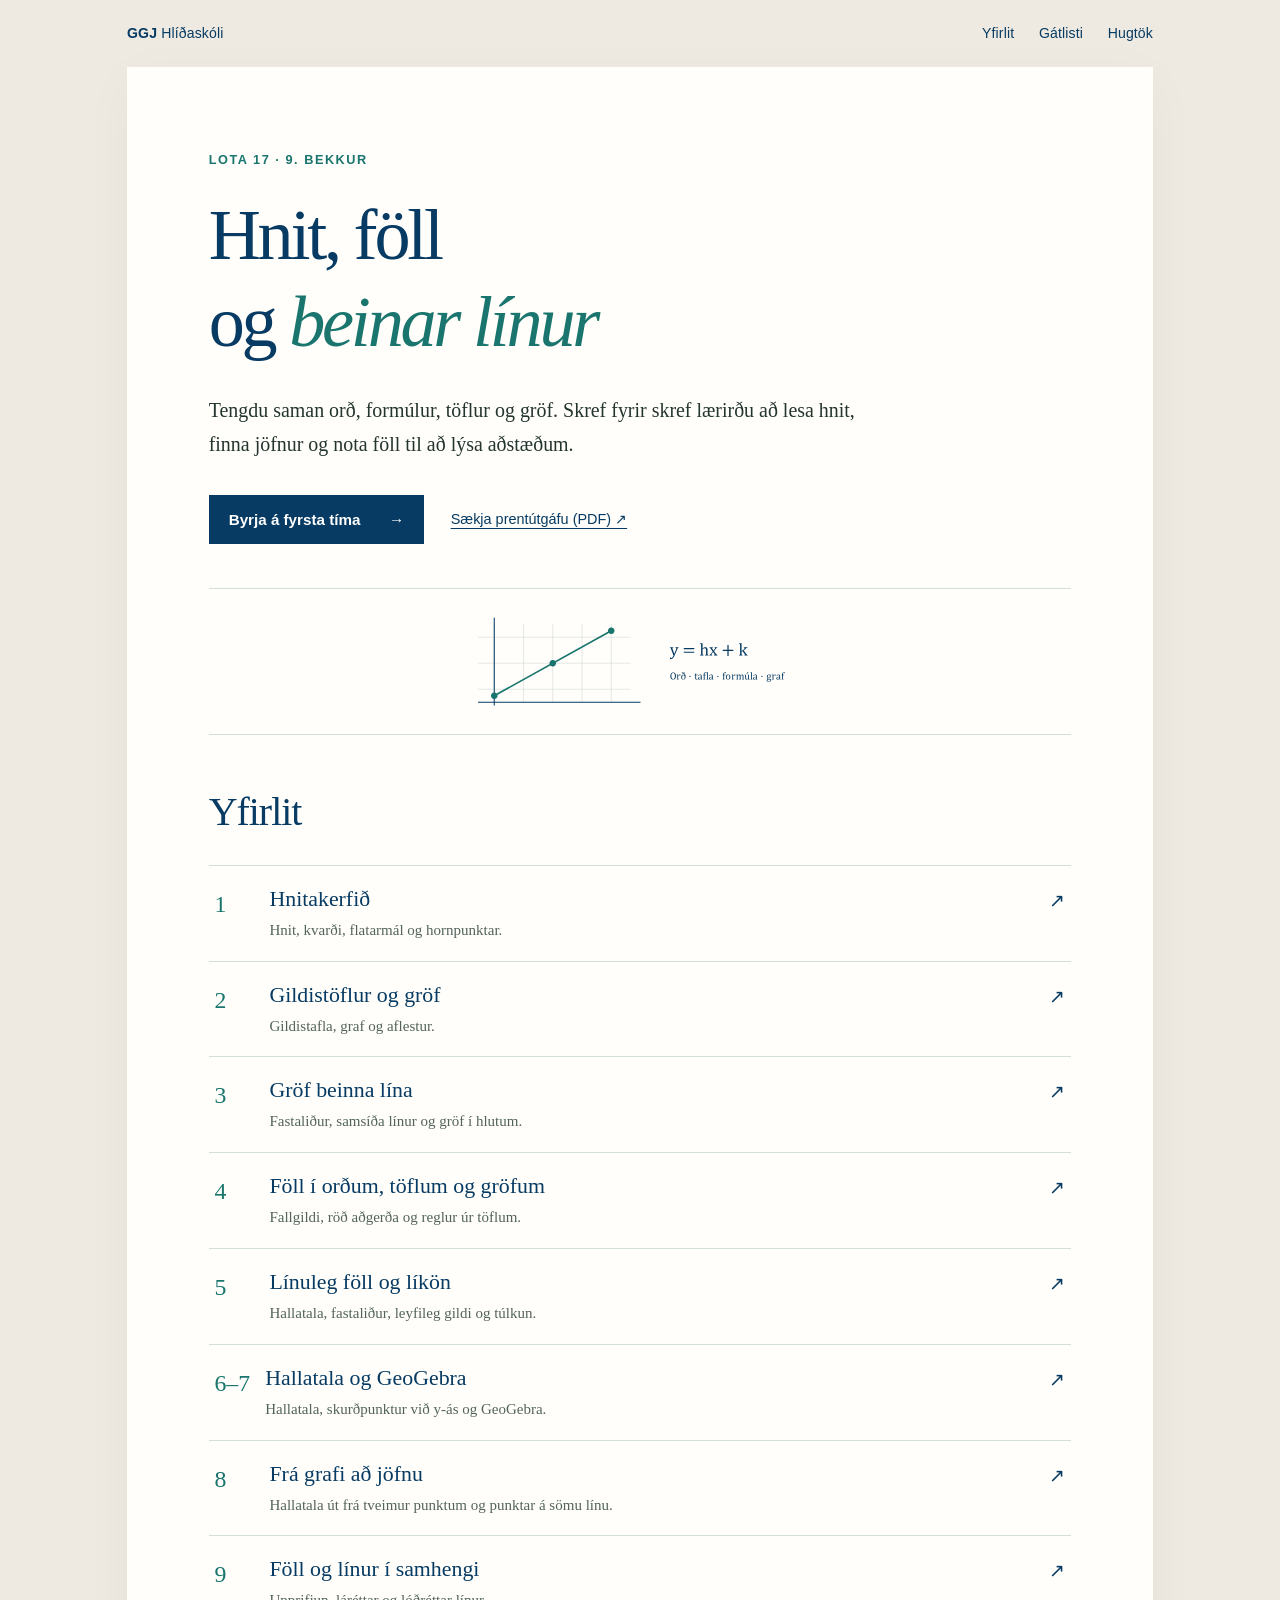
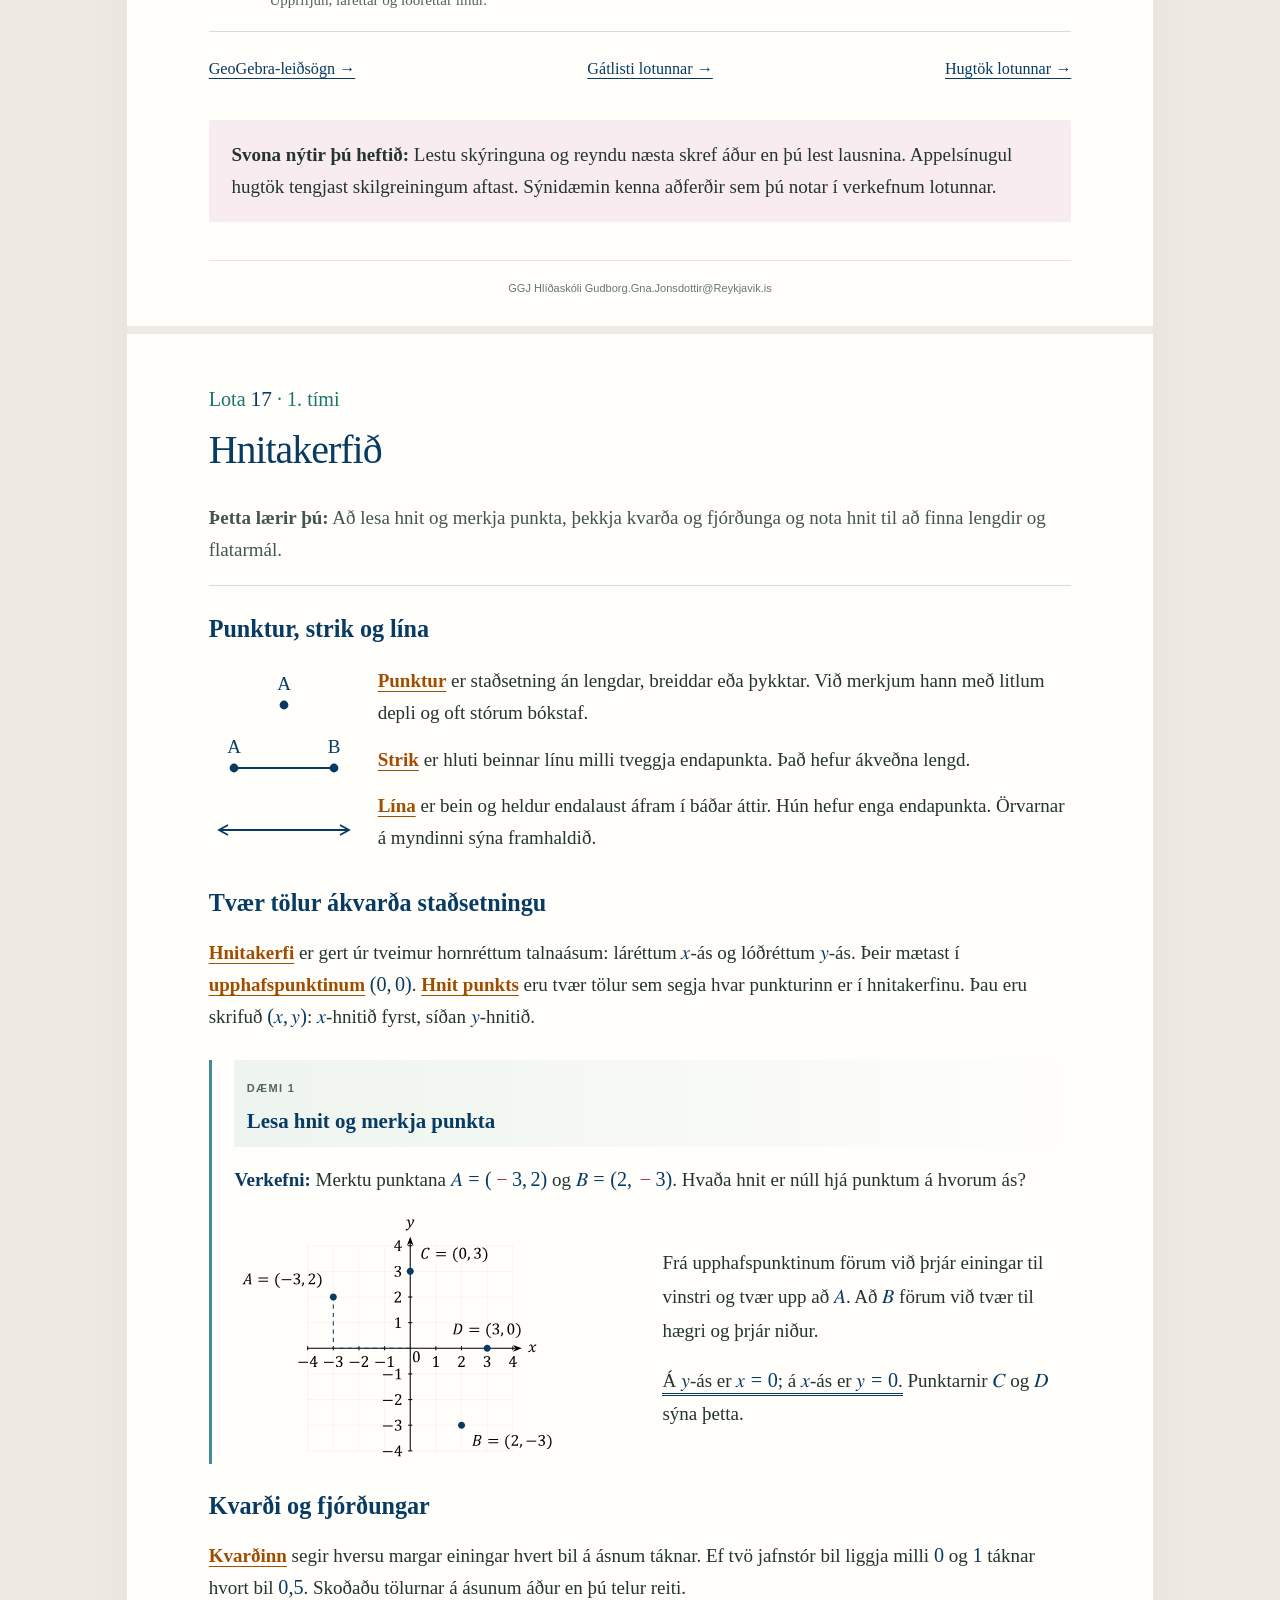
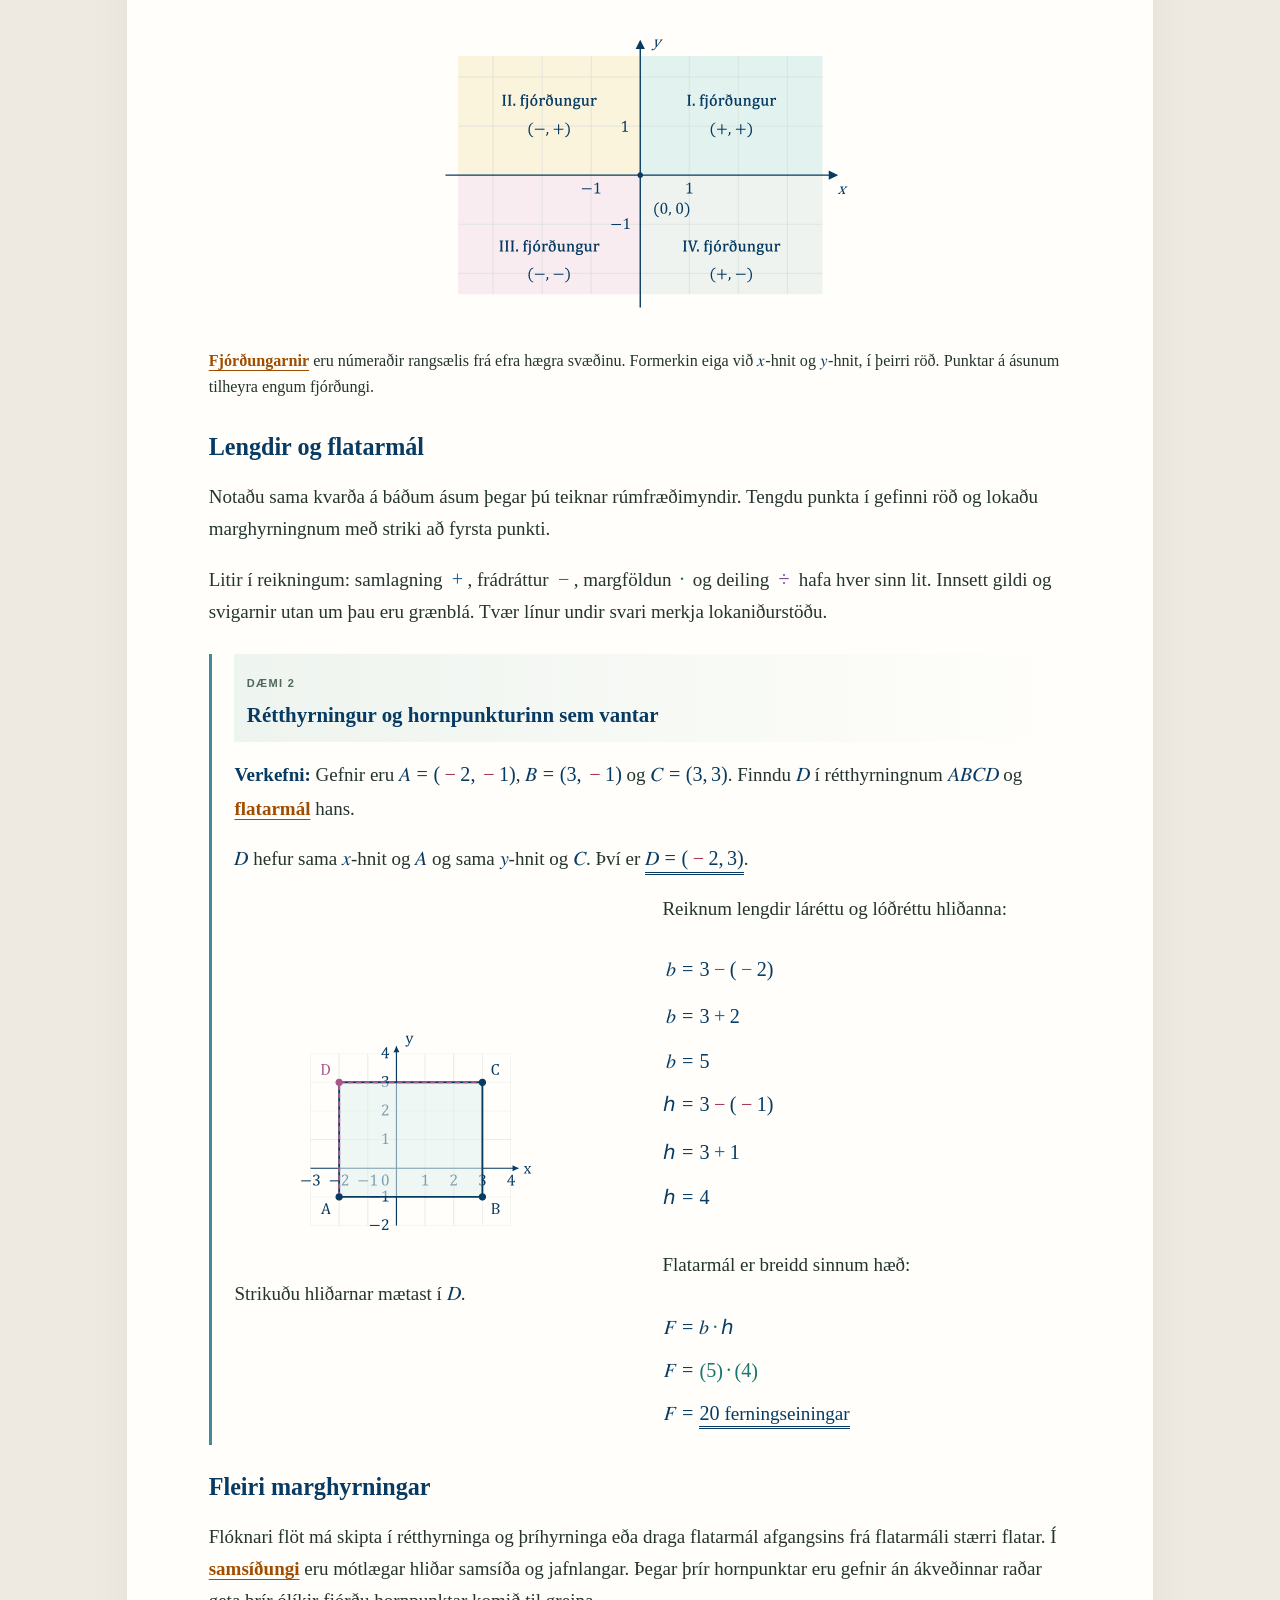
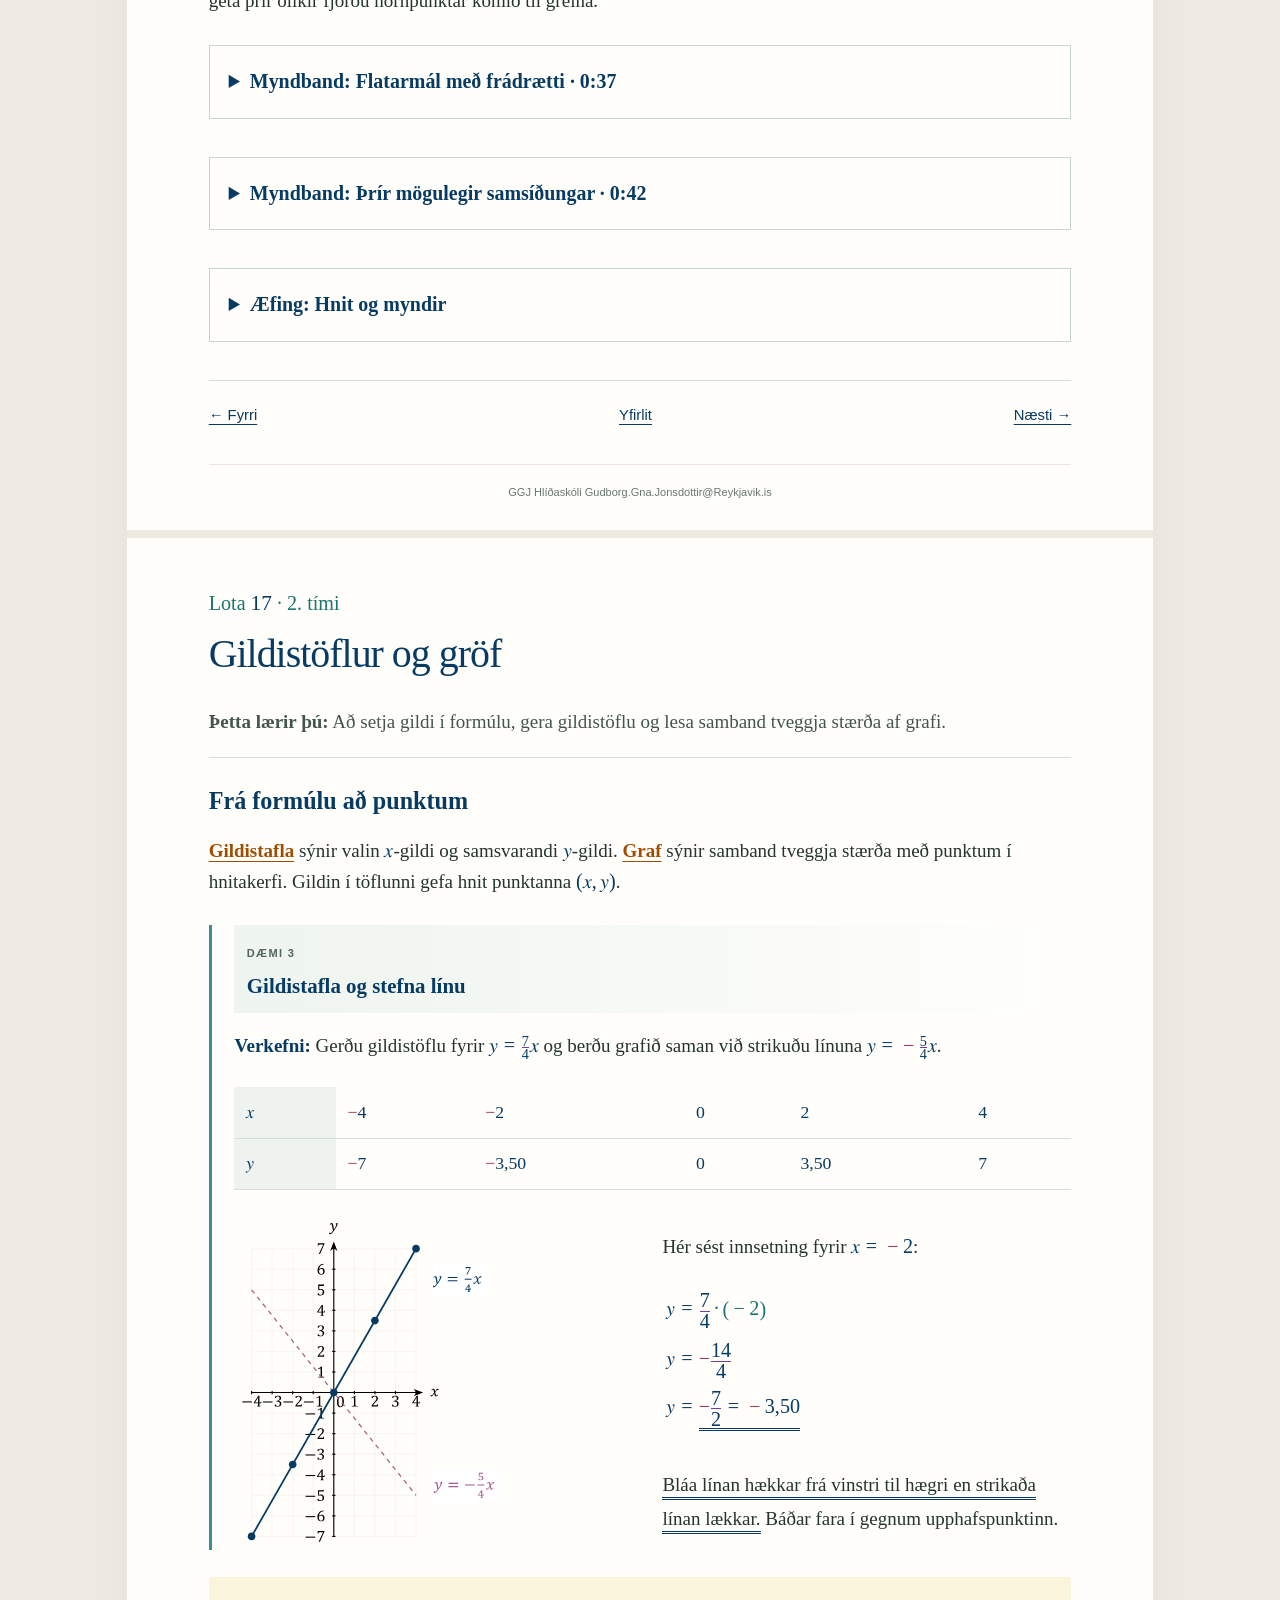
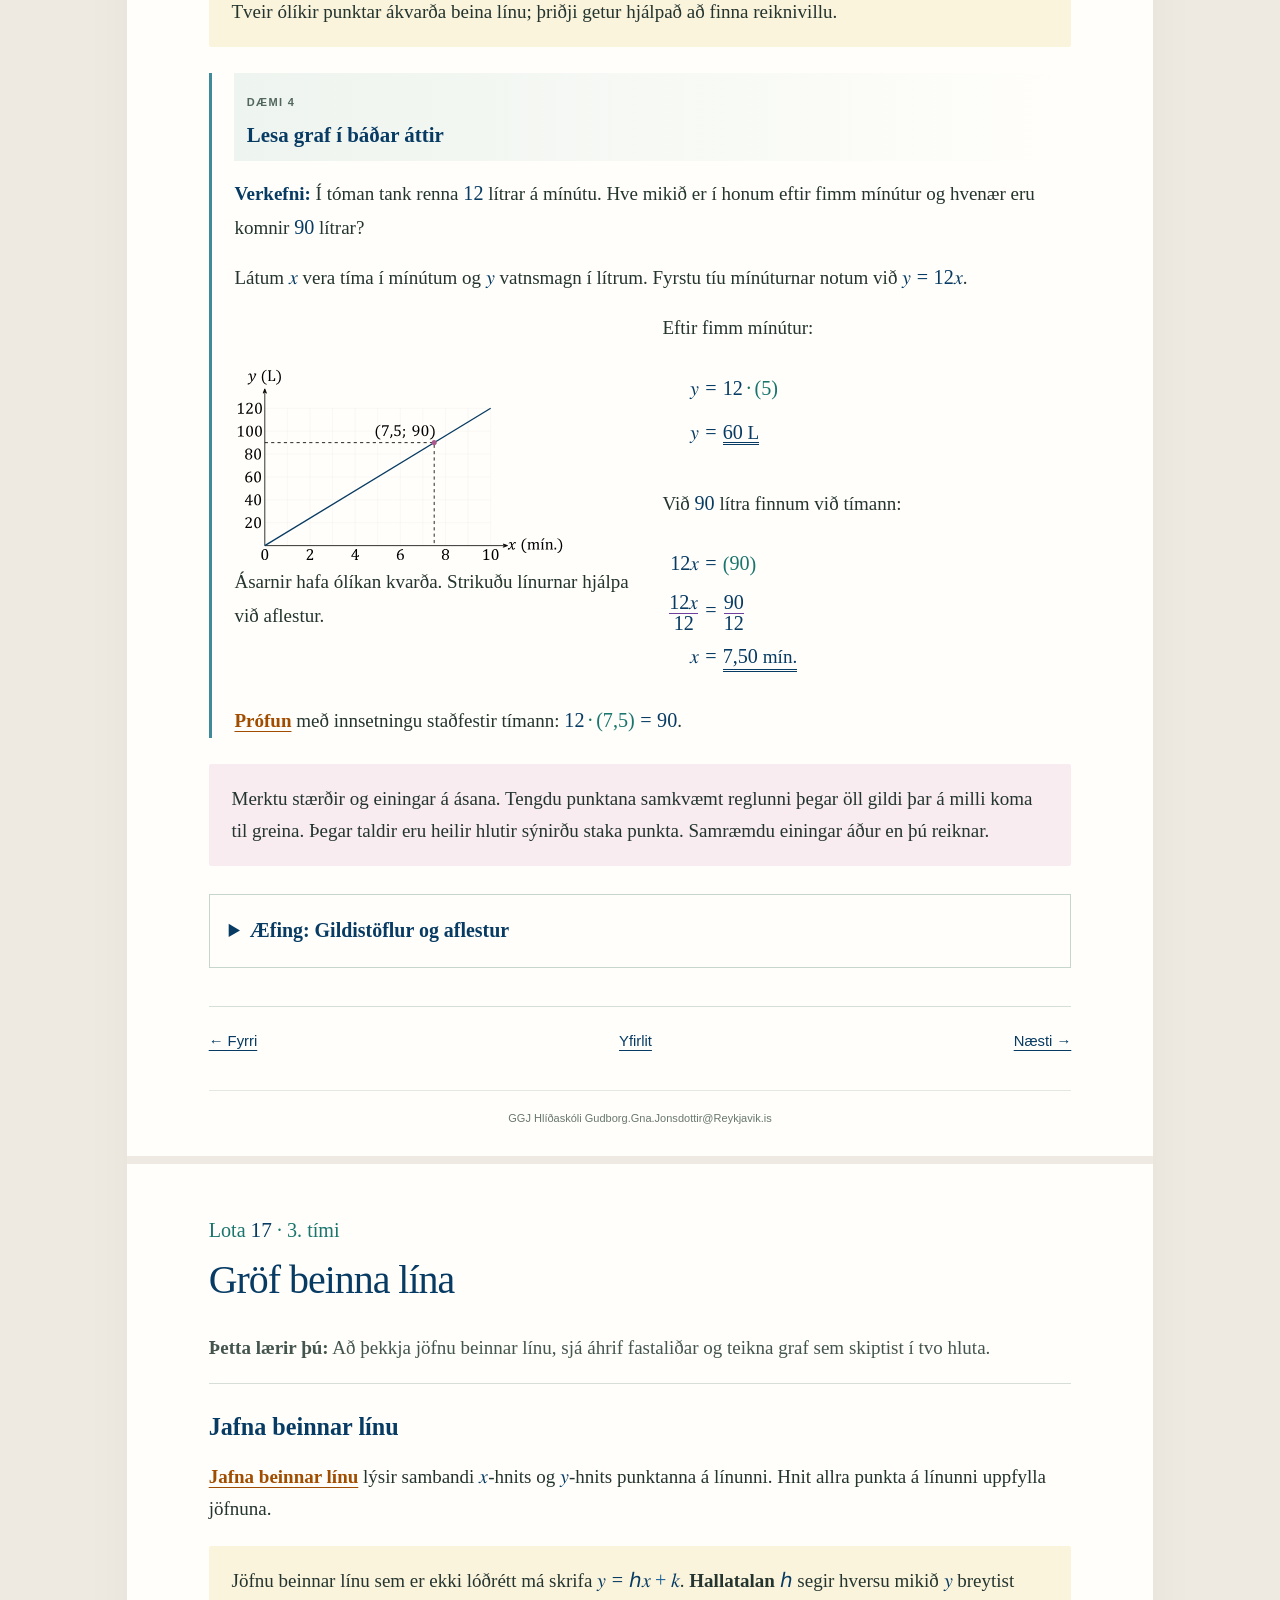
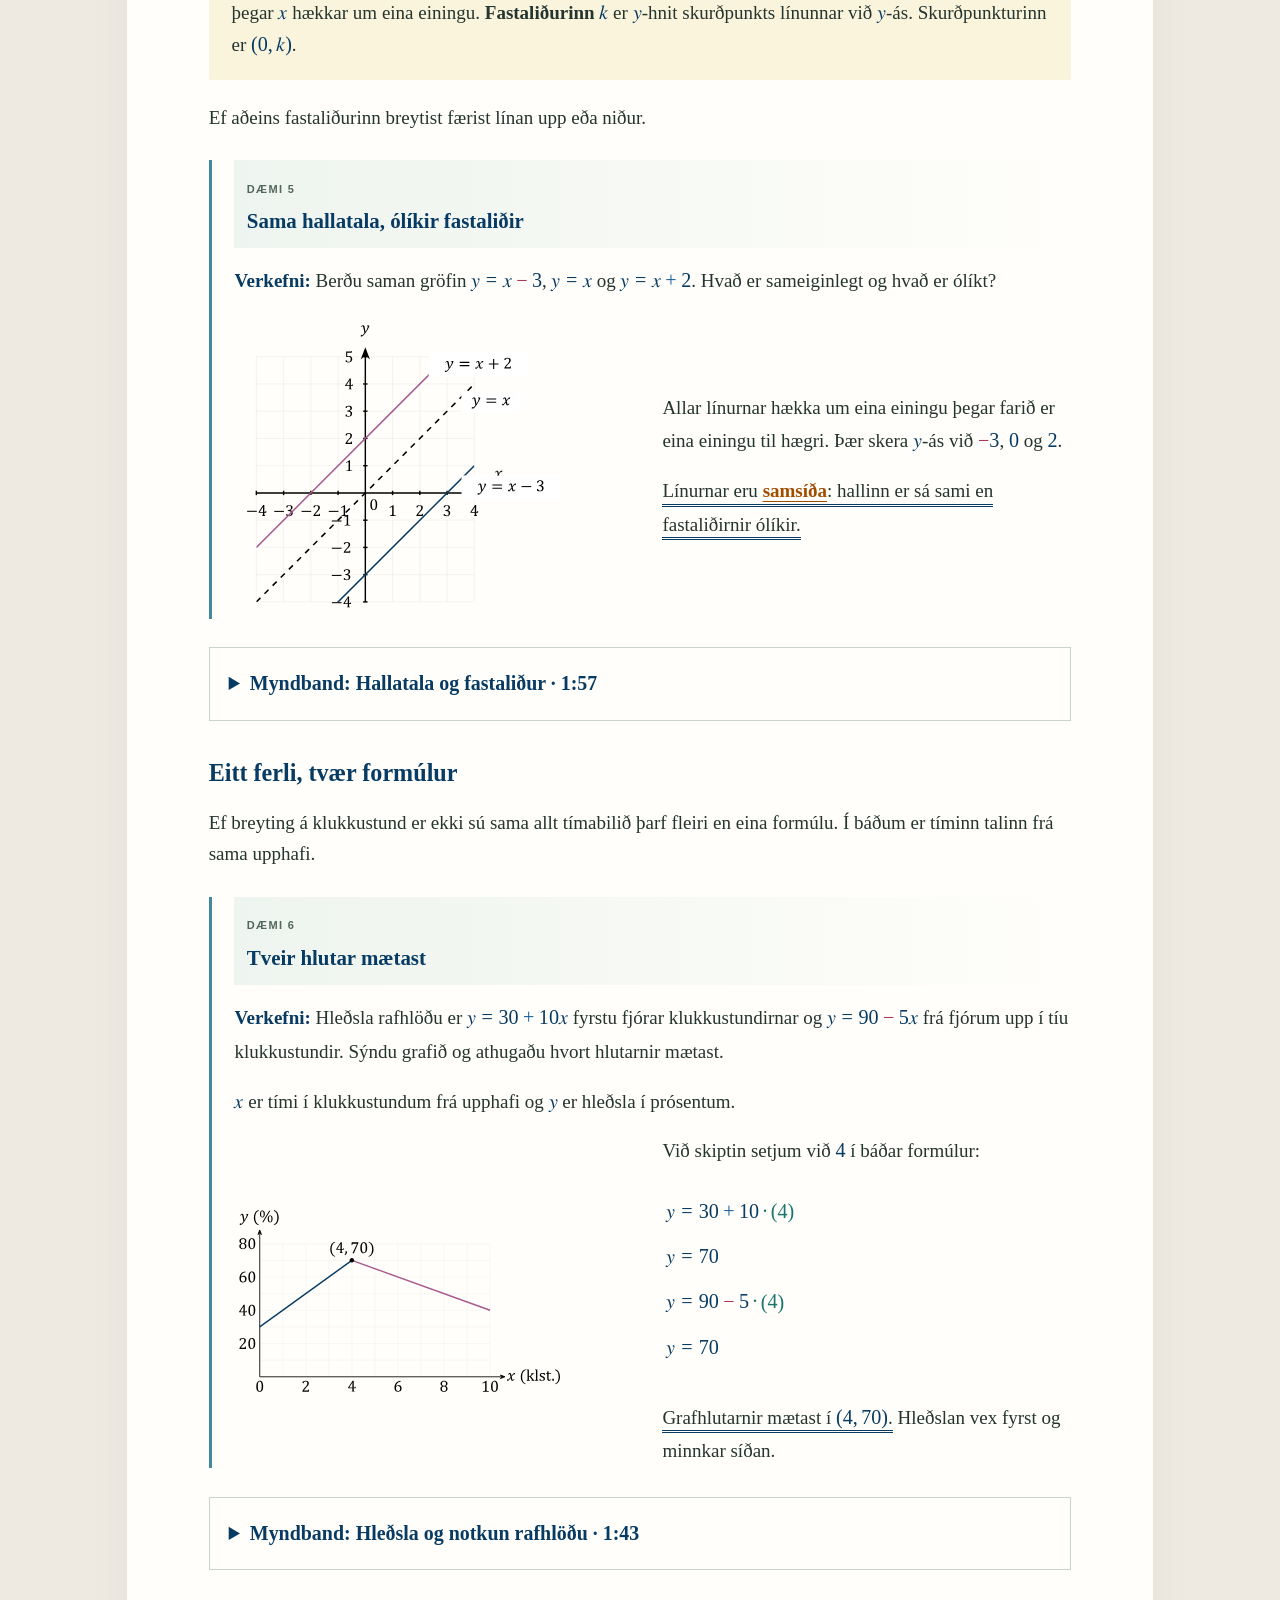
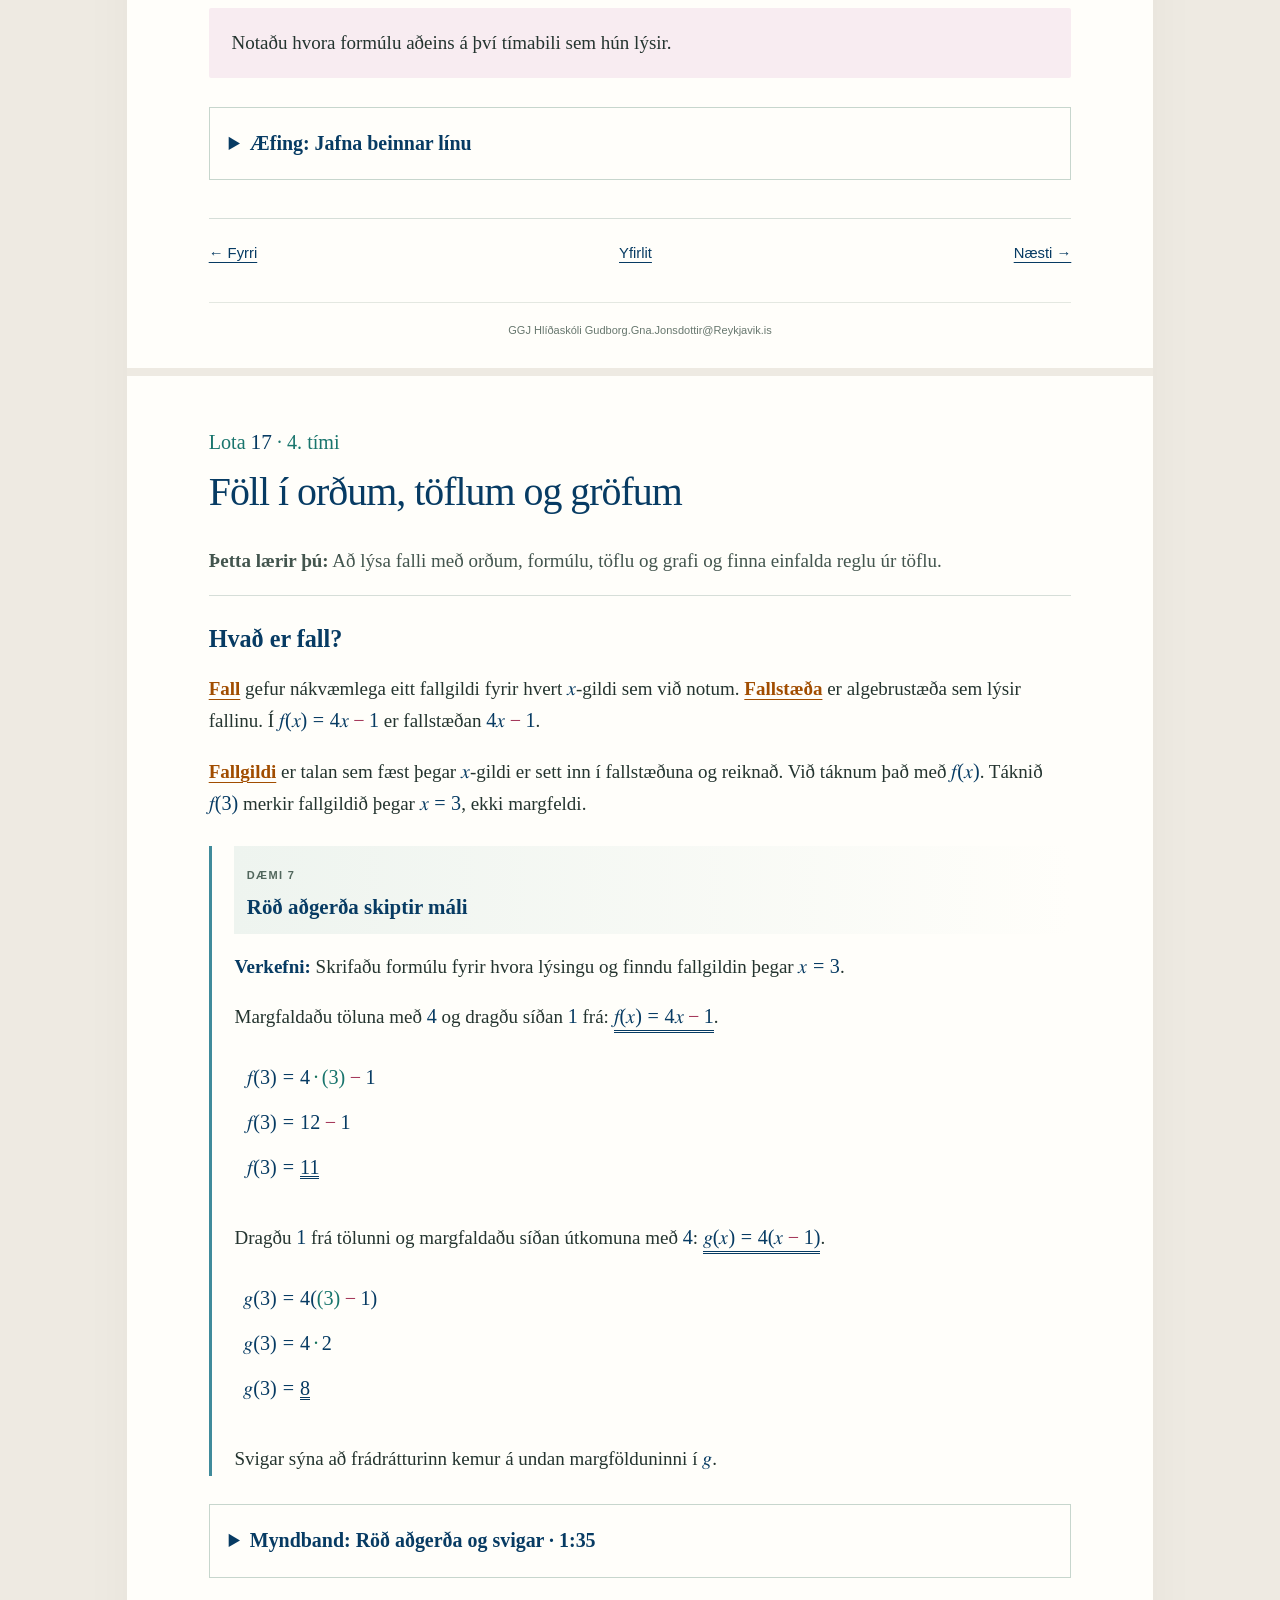
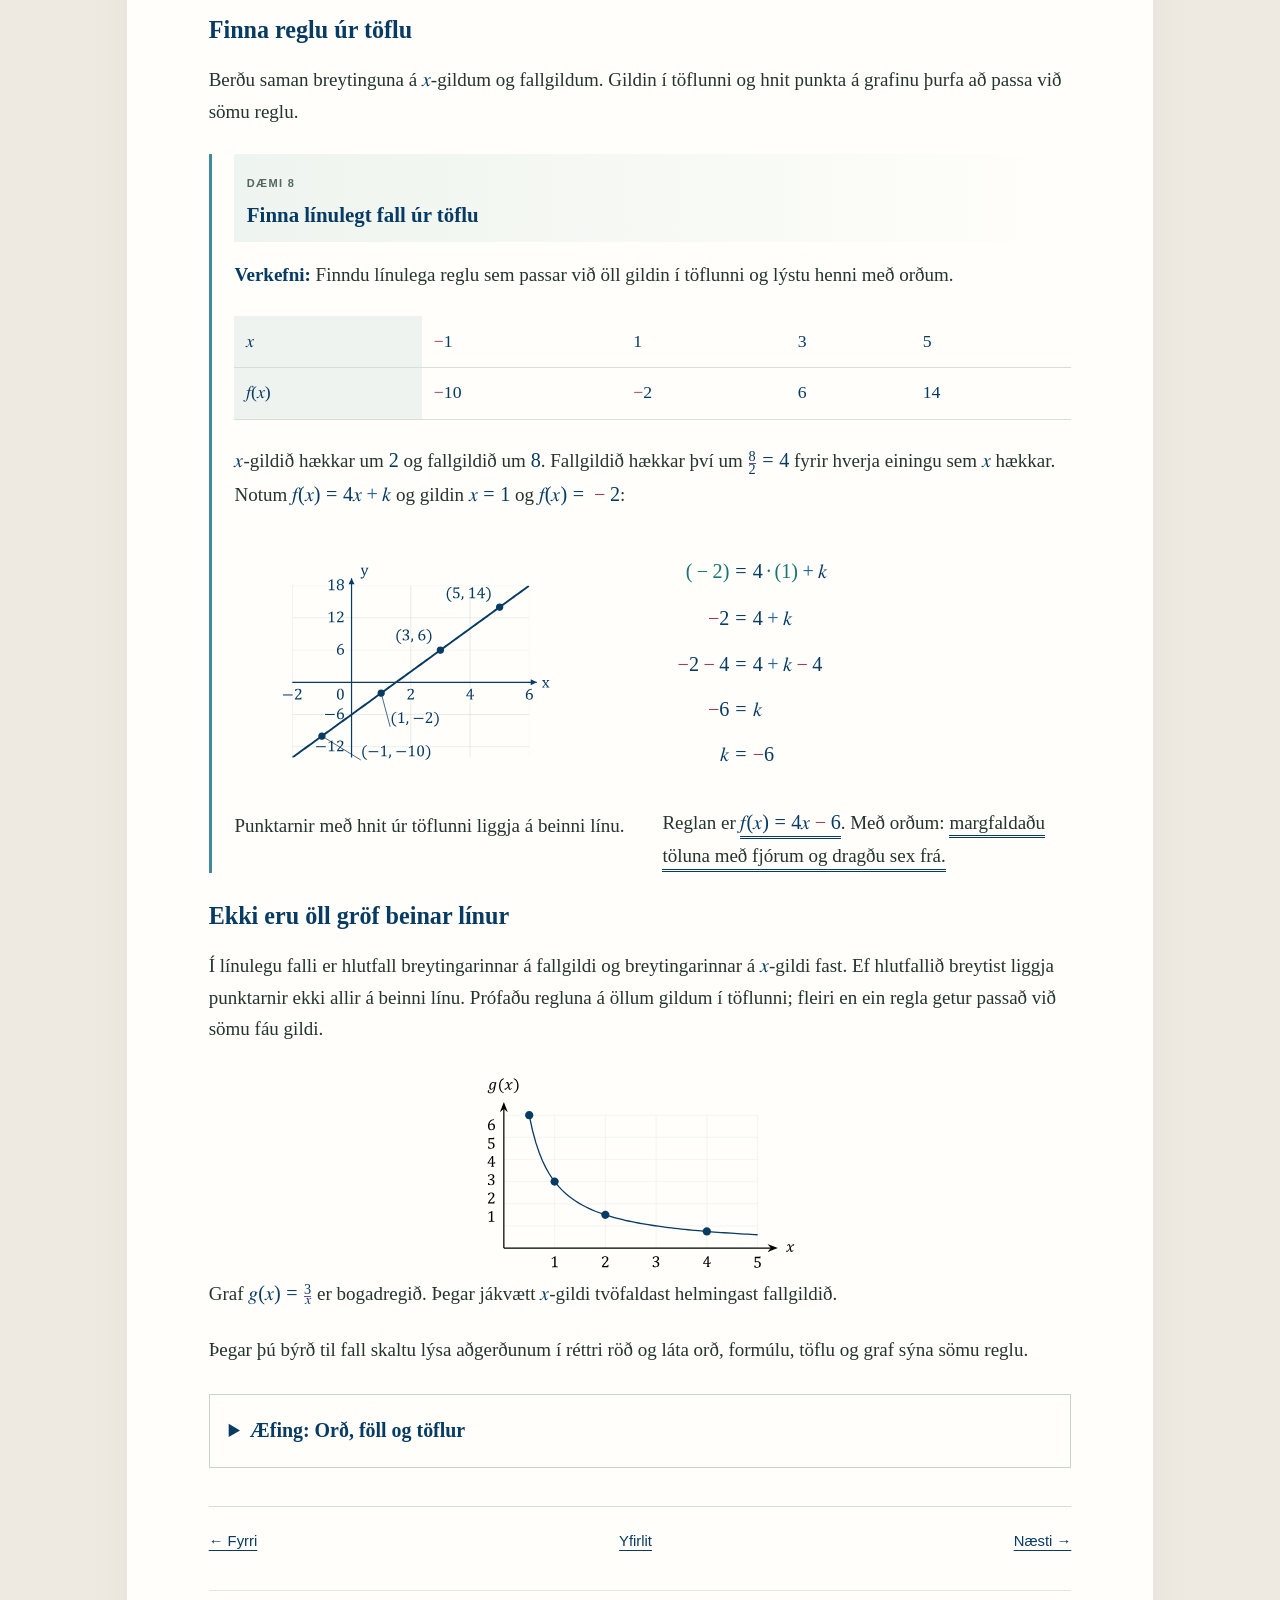
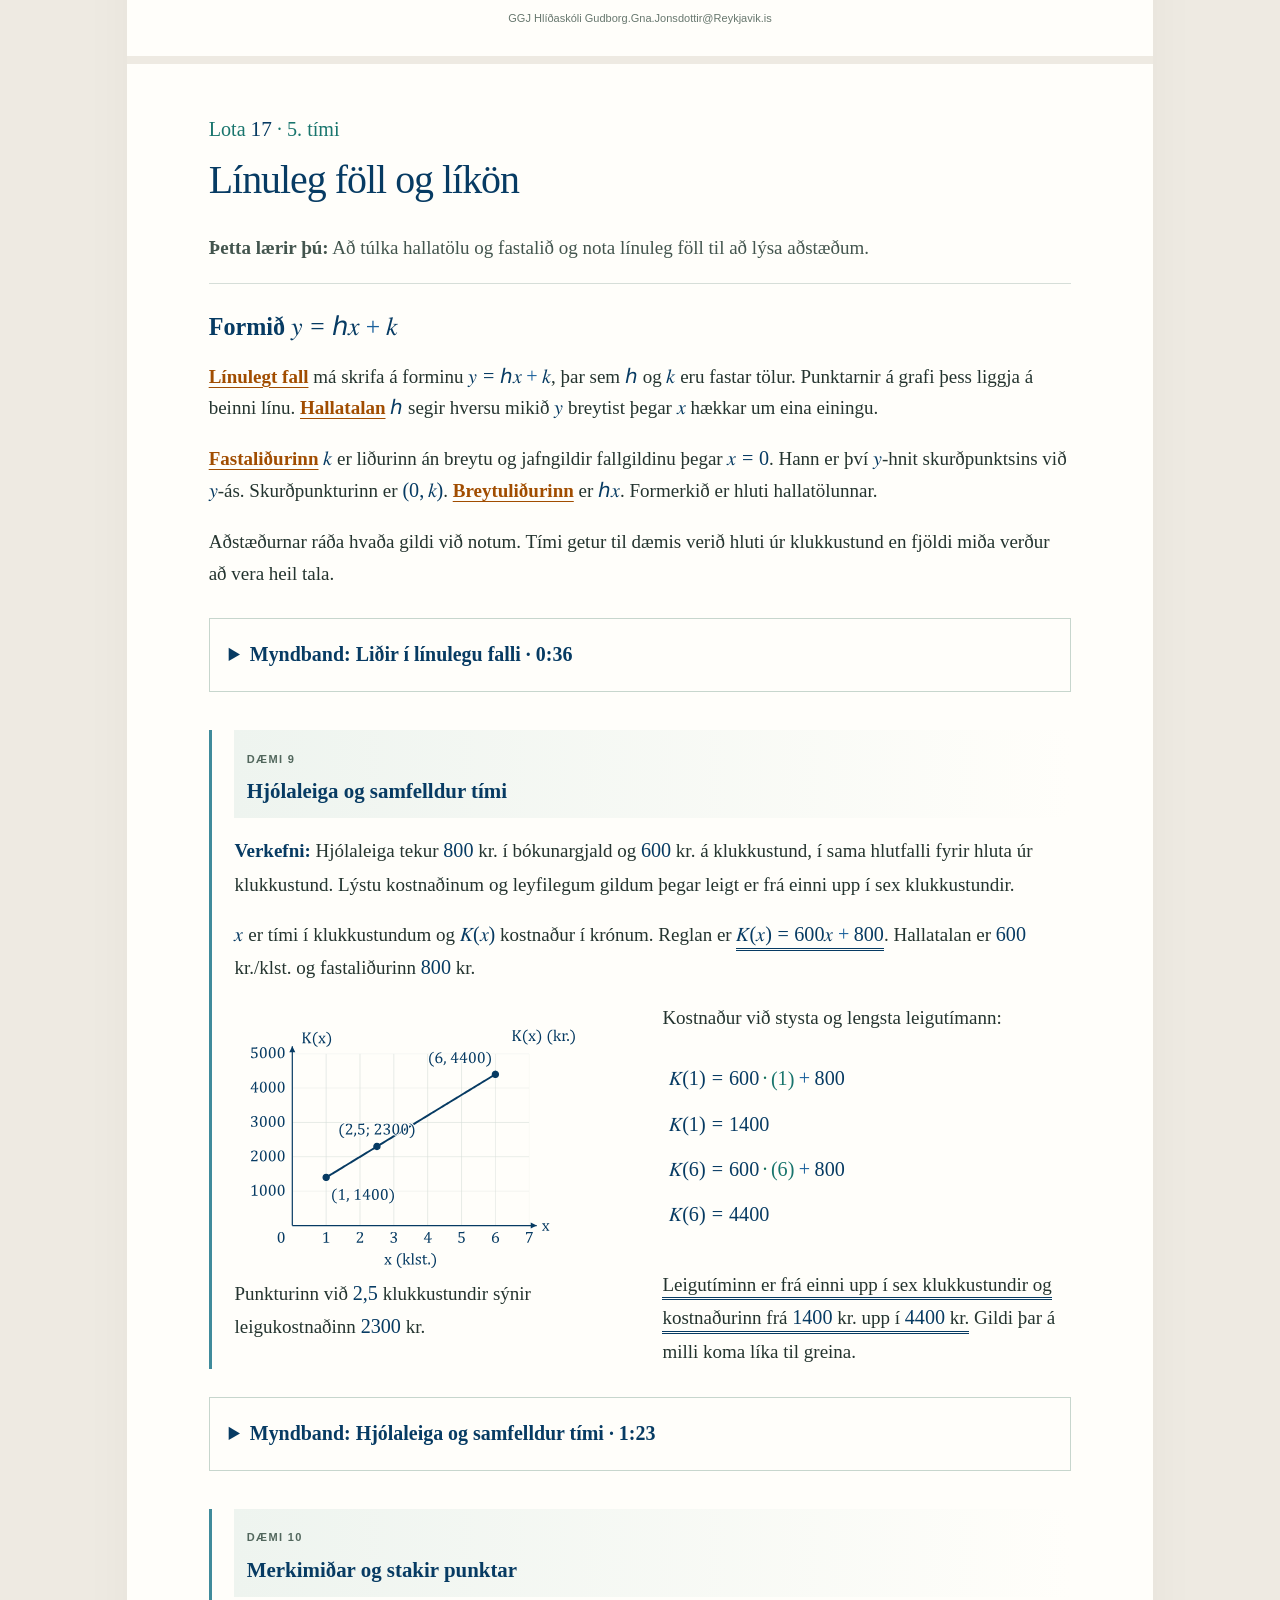
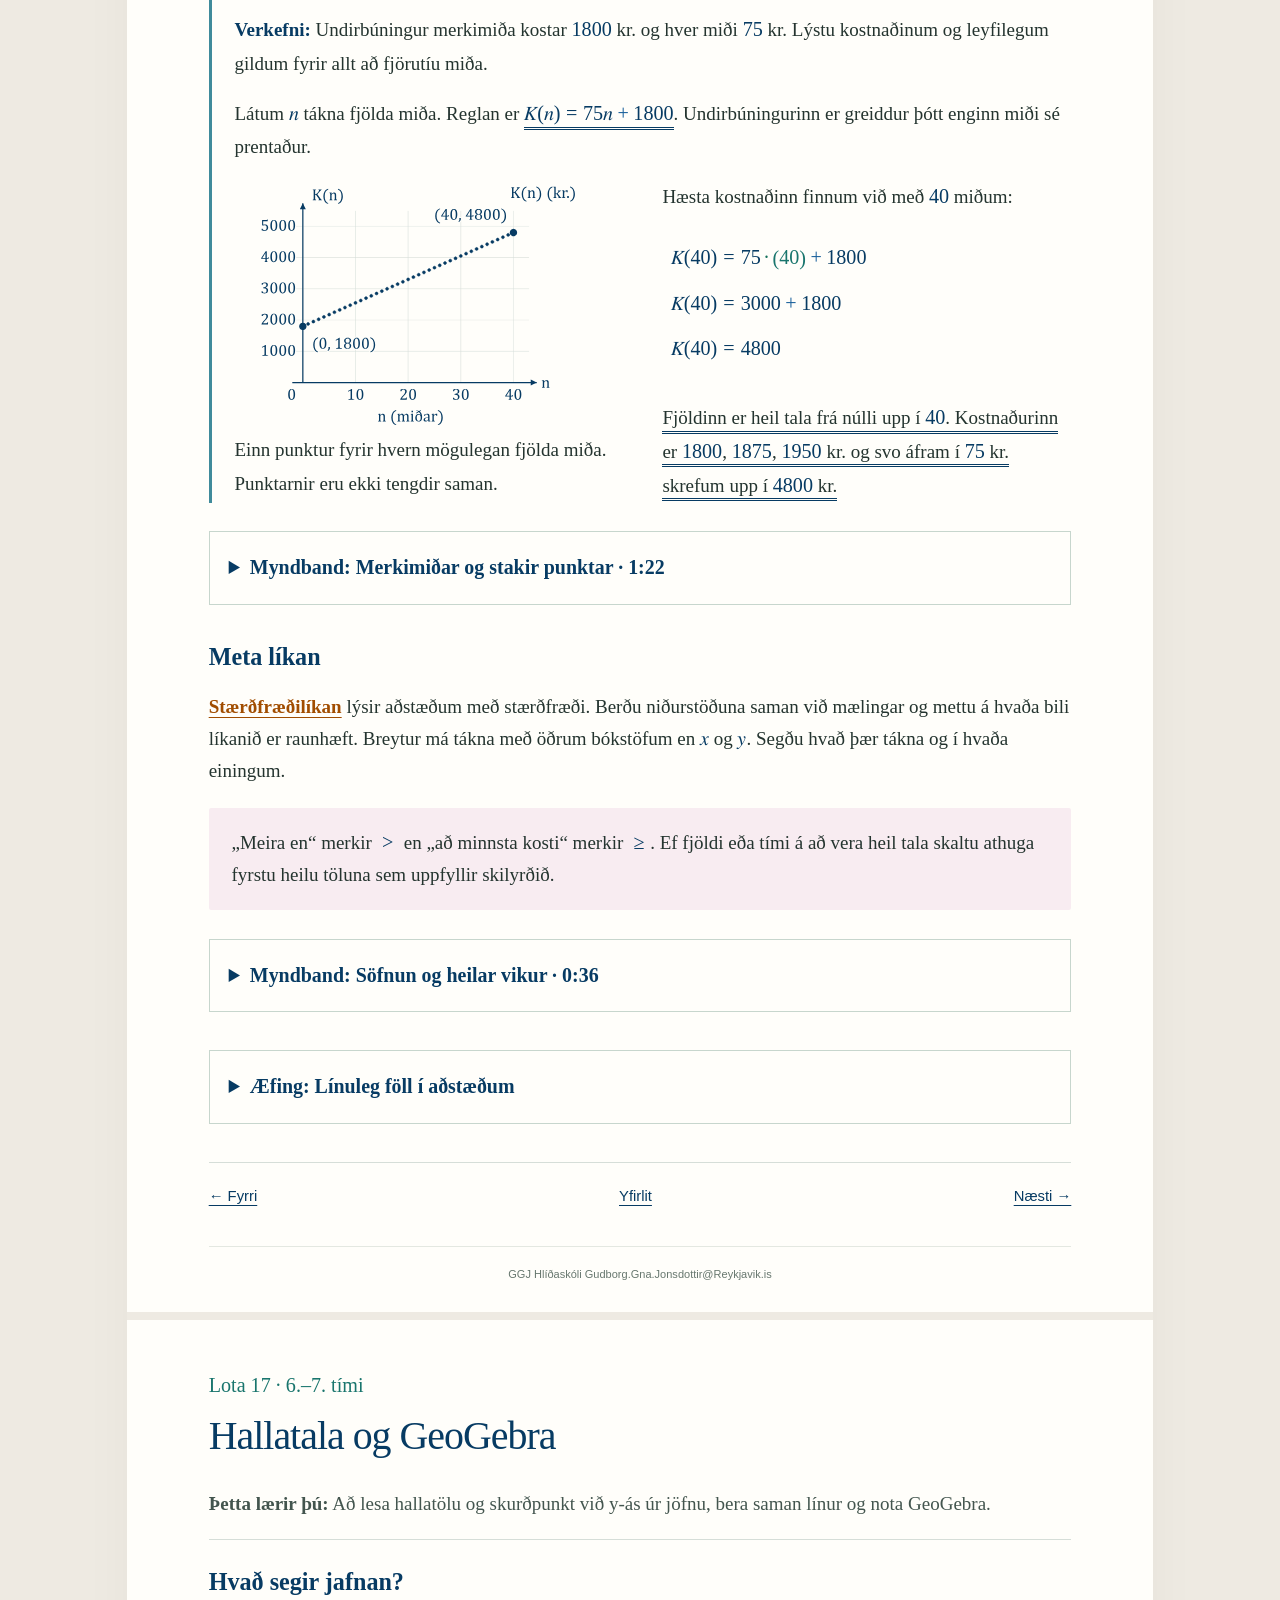
==== commit 54b29c34: "Skilgreina punkt, strik, línu og hugtök um föll" ====
--- a/index.html
+++ b/index.html
@@ -214,7 +214,16 @@
 <style id="lota17-equation-print">@media print{.line-equation-intro{break-inside:avoid;page-break-inside:avoid}#daemi-lota17-12{break-inside:avoid;page-break-inside:avoid}}</style>
 <style id="lota17-6-7-update">
 @media print{#daemi-lota17-20{display:block;break-inside:avoid}#timi-06-08 .print-keep{break-inside:avoid}}
-#lota17-newline-graph{--graph-screen-width:320px;--fig-width:240px}#timi-06-08 .lesson-video video{display:block;width:100%;height:auto;aspect-ratio:16/9}</style></head><body><a class="skip" href="#efni">Fara beint í efnið</a><header class="site-header"><a href="#yfirlit">GGJ <span>Hlíðaskóli</span></a><nav aria-label="Aðalflakk"><a href="#yfirlit">Yfirlit</a><a href="#gatlisti">Gátlisti</a><a href="#hugtok">Hugtök</a></nav></header><main id="efni"><section class="cover" id="yfirlit" aria-labelledby="cover-heading"><p class="eyebrow">LOTA 17 · 9. BEKKUR</p><h1 id="cover-heading">Hnit, föll<br>og <em>beinar línur</em></h1><p class="lead">Tengdu saman orð, formúlur, töflur og gröf. Skref fyrir skref lærirðu að lesa hnit, finna jöfnur og nota föll til að lýsa aðstæðum.</p><div class="cover-actions"><a class="button" href="#timi-01">Byrja á fyrsta tíma <span>→</span></a><a class="pdf-link" href="lota17-prent.pdf" target="_blank" rel="noopener">Sækja prentútgáfu (PDF) ↗</a></div><div class="cover-line"><svg xmlns="http://www.w3.org/2000/svg" xmlns:xlink="http://www.w3.org/1999/xlink" viewBox="0 0 580 165" width="580" height="165" role="img" aria-labelledby="cover-title" data-font-family="Cambria Math"><title id="cover-title">Punktar tengja saman formúlu og graf beinnar línu.</title><g transform="matrix(1.343219428326 0 0 1.343219428326 -2.069645927359 -0.000000000000)"><defs>
+#lota17-newline-graph{--graph-screen-width:320px;--fig-width:240px}#timi-06-08 .lesson-video video{display:block;width:100%;height:auto;aspect-ratio:16/9}</style><style id="lota17-basic-geometry">
+.math-punctuation{white-space:nowrap}
+.basic-geometry-row{display:grid;grid-template-columns:150px minmax(0,1fr);align-items:center;gap:1rem;break-inside:avoid}
+.basic-geometry-row p{margin:.35rem 0}
+.basic-geometry svg.basic-geometry-picture{display:block;width:150px;height:48px;max-width:none;margin:0}
+.basic-geometry-picture text{font-family:"Cambria Math",Cambria,serif;font-size:1em;stroke:none}
+@media screen and (max-width:600px){.basic-geometry-row{grid-template-columns:1fr;gap:0;margin:.6rem 0}.basic-geometry-row p{margin:0}}
+@media print{.basic-geometry-row{gap:3mm}.basic-geometry-row p{margin:1mm 0}}
+</style>
+</head><body><a class="skip" href="#efni">Fara beint í efnið</a><header class="site-header"><a href="#yfirlit">GGJ <span>Hlíðaskóli</span></a><nav aria-label="Aðalflakk"><a href="#yfirlit">Yfirlit</a><a href="#gatlisti">Gátlisti</a><a href="#hugtok">Hugtök</a></nav></header><main id="efni"><section class="cover" id="yfirlit" aria-labelledby="cover-heading"><p class="eyebrow">LOTA 17 · 9. BEKKUR</p><h1 id="cover-heading">Hnit, föll<br>og <em>beinar línur</em></h1><p class="lead">Tengdu saman orð, formúlur, töflur og gröf. Skref fyrir skref lærirðu að lesa hnit, finna jöfnur og nota föll til að lýsa aðstæðum.</p><div class="cover-actions"><a class="button" href="#timi-01">Byrja á fyrsta tíma <span>→</span></a><a class="pdf-link" href="lota17-prent.pdf" target="_blank" rel="noopener">Sækja prentútgáfu (PDF) ↗</a></div><div class="cover-line"><svg xmlns="http://www.w3.org/2000/svg" xmlns:xlink="http://www.w3.org/1999/xlink" viewBox="0 0 580 165" width="580" height="165" role="img" aria-labelledby="cover-title" data-font-family="Cambria Math"><title id="cover-title">Punktar tengja saman formúlu og graf beinnar línu.</title><g transform="matrix(1.343219428326 0 0 1.343219428326 -2.069645927359 -0.000000000000)"><defs>
 <g>
 <g id="cm17-cover-glyph-0-0">
 <path d="M 5.109375 0.796875 C 4.742188 1.609375 4.390625 2.265625 4.046875 2.765625 C 3.710938 3.273438 3.335938 3.65625 2.921875 3.90625 C 2.515625 4.164062 2.03125 4.296875 1.46875 4.296875 C 1.113281 4.296875 0.707031 4.253906 0.25 4.171875 L 0.25 2.234375 L 1.125 2.234375 C 1.207031 2.492188 1.304688 2.675781 1.421875 2.78125 C 1.535156 2.882812 1.707031 2.9375 1.9375 2.9375 C 2.132812 2.9375 2.304688 2.898438 2.453125 2.828125 C 2.609375 2.753906 2.769531 2.625 2.9375 2.4375 C 3.101562 2.257812 3.296875 1.976562 3.515625 1.59375 C 3.742188 1.21875 4 0.738281 4.28125 0.15625 L 1.546875 -7.234375 C 1.367188 -7.710938 1.222656 -8.046875 1.109375 -8.234375 C 1.003906 -8.421875 0.890625 -8.5625 0.765625 -8.65625 C 0.640625 -8.757812 0.453125 -8.84375 0.203125 -8.90625 L 0.203125 -9.375 L 4.1875 -9.375 L 4.1875 -8.90625 C 3.882812 -8.832031 3.671875 -8.757812 3.546875 -8.6875 C 3.421875 -8.613281 3.328125 -8.523438 3.265625 -8.421875 C 3.203125 -8.316406 3.171875 -8.175781 3.171875 -8 C 3.171875 -7.820312 3.191406 -7.640625 3.234375 -7.453125 C 3.285156 -7.265625 3.351562 -7.046875 3.4375 -6.796875 L 5.1875 -1.875 L 7.15625 -6.578125 C 7.257812 -6.835938 7.34375 -7.078125 7.40625 -7.296875 C 7.46875 -7.523438 7.5 -7.734375 7.5 -7.921875 C 7.5 -8.203125 7.421875 -8.410156 7.265625 -8.546875 C 7.117188 -8.691406 6.851562 -8.8125 6.46875 -8.90625 L 6.46875 -9.375 L 10.140625 -9.375 L 10.140625 -8.90625 C 9.890625 -8.851562 9.691406 -8.769531 9.546875 -8.65625 C 9.410156 -8.550781 9.273438 -8.378906 9.140625 -8.140625 C 9.003906 -7.910156 8.84375 -7.585938 8.65625 -7.171875 Z M 5.109375 0.796875 "/>
@@ -381,7 +390,8 @@
 <g fill="rgb(2.749634%, 23.139954%, 38.819885%)" fill-opacity="1">
 <use xlink:href="#cm17-cover-glyph-1-9" x="378.468674" y="81.892793"/>
 </g>
-</g></svg></div><h2>Yfirlit</h2><ol class="toc"><li><a href="#timi-01"><span class="toc-number">1</span><span><strong>Hnitakerfið</strong><small>Hnit, kvarði, flatarmál og hornpunktar.</small></span><span aria-hidden="true">↗</span></a></li><li><a href="#timi-02"><span class="toc-number">2</span><span><strong>Gildistöflur og gröf</strong><small>Gildistafla, graf og aflestur.</small></span><span aria-hidden="true">↗</span></a></li><li><a href="#timi-03"><span class="toc-number">3</span><span><strong>Gröf beinna lína</strong><small>Fastaliður, samsíða línur og gröf í hlutum.</small></span><span aria-hidden="true">↗</span></a></li><li><a href="#timi-04"><span class="toc-number">4</span><span><strong>Föll í orðum, töflum og gröfum</strong><small>Fallgildi, röð aðgerða og reglur úr töflum.</small></span><span aria-hidden="true">↗</span></a></li><li><a href="#timi-05"><span class="toc-number">5</span><span><strong>Línuleg föll og líkön</strong><small>Hallatala, fastaliður, leyfileg gildi og túlkun.</small></span><span aria-hidden="true">↗</span></a></li><li><a href="#timi-06-08"><span class="toc-number">6–7</span><span><strong>Hallatala og GeoGebra</strong><small>Hallatala, skurðpunktur við y-ás og GeoGebra.</small></span><span aria-hidden="true">↗</span></a></li><li><a href="#timi-09"><span class="toc-number">8</span><span><strong>Frá grafi að jöfnu</strong><small>Hallatala út frá tveimur punktum og punktar á sömu línu.</small></span><span aria-hidden="true">↗</span></a></li><li><a href="#timi-10"><span class="toc-number">9</span><span><strong>Föll og línur í samhengi</strong><small>Upprifjun, láréttar og lóðréttar línur.</small></span><span aria-hidden="true">↗</span></a></li></ol><div class="toc-bottom"><a href="#geo-byrjun">GeoGebra-leiðsögn →</a><a href="#gatlisti">Gátlisti lotunnar →</a><a href="#hugtok">Hugtök lotunnar →</a></div><aside class="mundu"><p><strong>Svona nýtir þú heftið:</strong> Lestu skýringuna og reyndu næsta skref áður en þú lest lausnina. Appelsínugul hugtök tengjast skilgreiningum aftast. Sýnidæmin kenna aðferðir sem þú notar í verkefnum lotunnar.</p></aside><footer class="watermark">GGJ Hlíðaskóli Gudborg.Gna.Jonsdottir@Reykjavik.is</footer></section><section class="lesson compact-chapters" id="timi-01" aria-labelledby="timi-01-title"><span id="mynd-lota17-3" class="legacy-anchor" aria-hidden="true"></span><span id="daemi-lota17-04" class="legacy-anchor" aria-hidden="true"></span><span id="mynd-lota17-2" class="legacy-anchor" aria-hidden="true"></span><span id="daemi-lota17-03" class="legacy-anchor" aria-hidden="true"></span><p class="lesson-label">Lota <math xmlns="http://www.w3.org/1998/Math/MathML" data-tex="17" mathcolor="#073b63"><mrow><mn>17</mn></mrow></math> · 1. tími</p><h2 id="timi-01-title">Hnitakerfið</h2><p class="learning"><strong>Þetta lærir þú:</strong> Að lesa hnit og merkja punkta, þekkja kvarða og fjórðunga og nota hnit til að finna lengdir og flatarmál.</p><h3>Tvær tölur ákvarða staðsetningu</h3><p><a class="term" id="ord-lota17-1" href="#hugtak-hnitakerfi">Hnitakerfi</a> hefur láréttan <math xmlns="http://www.w3.org/1998/Math/MathML" data-tex="x" mathcolor="#073b63"><mrow><mi>x</mi></mrow></math>-ás og lóðréttan <math xmlns="http://www.w3.org/1998/Math/MathML" data-tex="y" mathcolor="#073b63"><mrow><mi>y</mi></mrow></math>-ás. Þeir mætast í <a class="term" id="ord-lota17-2" href="#hugtak-upphafspunktur">upphafspunktinum</a> <math xmlns="http://www.w3.org/1998/Math/MathML" data-tex="(0,0)" mathcolor="#073b63"><mrow><mo stretchy="false">(</mo><mn>0</mn><mo>,</mo><mn>0</mn><mo stretchy="false">)</mo></mrow></math>. <a class="term" id="ord-lota17-3" href="#hugtak-hnit">Hnit</a> punkts eru skrifuð <math xmlns="http://www.w3.org/1998/Math/MathML" data-tex="(x,y)" mathcolor="#073b63"><mrow><mo stretchy="false">(</mo><mi>x</mi><mo>,</mo><mi>y</mi><mo stretchy="false">)</mo></mrow></math>: <math xmlns="http://www.w3.org/1998/Math/MathML" data-tex="x" mathcolor="#073b63"><mrow><mi>x</mi></mrow></math>-hnitið fyrst, síðan <math xmlns="http://www.w3.org/1998/Math/MathML" data-tex="y" mathcolor="#073b63"><mrow><mi>y</mi></mrow></math>-hnitið.</p><article class="example lotaCyan" id="daemi-lota17-01"><header><span class="eyebrow">DÆMI 1</span><h4>Lesa hnit og merkja punkta</h4></header><p class="example-question"><strong>Verkefni:</strong> Merktu punktana <math xmlns="http://www.w3.org/1998/Math/MathML" data-tex="A=(-3,2)" mathcolor="#073b63"><mrow><mi>A</mi><mo>=</mo><mo stretchy="false">(</mo><mo class="op-sub" mathcolor="#a13254">−</mo><mn>3</mn><mo>,</mo><mn>2</mn><mo stretchy="false">)</mo></mrow></math> og <math xmlns="http://www.w3.org/1998/Math/MathML" data-tex="B=(2,-3)" mathcolor="#073b63"><mrow><mi>B</mi><mo>=</mo><mo stretchy="false">(</mo><mn>2</mn><mo>,</mo><mo class="op-sub" mathcolor="#a13254">−</mo><mn>3</mn><mo stretchy="false">)</mo></mrow></math>. Hvaða hnit er núll hjá punktum á hvorum ás?</p><div class="example-media lota17-graph-layout"><figure id="mynd-lota17-1"><div class="figure-panels"><svg xmlns="http://www.w3.org/2000/svg" xmlns:xlink="http://www.w3.org/1999/xlink" width="286" height="217.847" viewBox="0 0 234.01 179.05" role="img" aria-labelledby="l17-graph-1-title" style="--fig-width:214.500000px;--graph-screen-width:286px" viewbox="0 0 234.068 178.289" data-font-family="Cambria Math" class="coordinate-graph" data-font-screen-px="14">
+</g></svg></div><h2>Yfirlit</h2><ol class="toc"><li><a href="#timi-01"><span class="toc-number">1</span><span><strong>Hnitakerfið</strong><small>Hnit, kvarði, flatarmál og hornpunktar.</small></span><span aria-hidden="true">↗</span></a></li><li><a href="#timi-02"><span class="toc-number">2</span><span><strong>Gildistöflur og gröf</strong><small>Gildistafla, graf og aflestur.</small></span><span aria-hidden="true">↗</span></a></li><li><a href="#timi-03"><span class="toc-number">3</span><span><strong>Gröf beinna lína</strong><small>Fastaliður, samsíða línur og gröf í hlutum.</small></span><span aria-hidden="true">↗</span></a></li><li><a href="#timi-04"><span class="toc-number">4</span><span><strong>Föll í orðum, töflum og gröfum</strong><small>Fallgildi, röð aðgerða og reglur úr töflum.</small></span><span aria-hidden="true">↗</span></a></li><li><a href="#timi-05"><span class="toc-number">5</span><span><strong>Línuleg föll og líkön</strong><small>Hallatala, fastaliður, leyfileg gildi og túlkun.</small></span><span aria-hidden="true">↗</span></a></li><li><a href="#timi-06-08"><span class="toc-number">6–7</span><span><strong>Hallatala og GeoGebra</strong><small>Hallatala, skurðpunktur við y-ás og GeoGebra.</small></span><span aria-hidden="true">↗</span></a></li><li><a href="#timi-09"><span class="toc-number">8</span><span><strong>Frá grafi að jöfnu</strong><small>Hallatala út frá tveimur punktum og punktar á sömu línu.</small></span><span aria-hidden="true">↗</span></a></li><li><a href="#timi-10"><span class="toc-number">9</span><span><strong>Föll og línur í samhengi</strong><small>Upprifjun, láréttar og lóðréttar línur.</small></span><span aria-hidden="true">↗</span></a></li></ol><div class="toc-bottom"><a href="#geo-byrjun">GeoGebra-leiðsögn →</a><a href="#gatlisti">Gátlisti lotunnar →</a><a href="#hugtok">Hugtök lotunnar →</a></div><aside class="mundu"><p><strong>Svona nýtir þú heftið:</strong> Lestu skýringuna og reyndu næsta skref áður en þú lest lausnina. Appelsínugul hugtök tengjast skilgreiningum aftast. Sýnidæmin kenna aðferðir sem þú notar í verkefnum lotunnar.</p></aside><footer class="watermark">GGJ Hlíðaskóli Gudborg.Gna.Jonsdottir@Reykjavik.is</footer></section><section class="lesson compact-chapters" id="timi-01" aria-labelledby="timi-01-title"><span id="mynd-lota17-3" class="legacy-anchor" aria-hidden="true"></span><span id="daemi-lota17-04" class="legacy-anchor" aria-hidden="true"></span><span id="mynd-lota17-2" class="legacy-anchor" aria-hidden="true"></span><span id="daemi-lota17-03" class="legacy-anchor" aria-hidden="true"></span><p class="lesson-label">Lota <math xmlns="http://www.w3.org/1998/Math/MathML" data-tex="17" mathcolor="#073b63"><mrow><mn>17</mn></mrow></math> · 1. tími</p><h2 id="timi-01-title">Hnitakerfið</h2><p class="learning"><strong>Þetta lærir þú:</strong> Að lesa hnit og merkja punkta, þekkja kvarða og fjórðunga og nota hnit til að finna lengdir og flatarmál.</p><h3>Punktur, strik og lína</h3><div class="basic-geometry"><div class="basic-geometry-row"><svg xmlns="http://www.w3.org/2000/svg" width="150" height="48" viewBox="0 0 150 48" role="img" aria-label="Punkturinn A er merktur með depli." class="basic-geometry-picture"><g stroke="#073b63" stroke-width="1.8" fill="#073b63"><circle cx="75" cy="32" r="3.5"/><text x="75" y="17" text-anchor="middle">A</text></g></svg><p><a class="term" id="ord-lota17-punktur" href="#hugtak-punktur">Punktur</a> er staðsetning án lengdar, breiddar eða þykktar. Við merkjum hann með litlum depli og oft stórum bókstaf.</p></div><div class="basic-geometry-row"><svg xmlns="http://www.w3.org/2000/svg" width="150" height="48" viewBox="0 0 150 48" role="img" aria-label="Strikið AB hefur tvo endapunkta." class="basic-geometry-picture"><g stroke="#073b63" stroke-width="1.8" fill="#073b63"><path d="M25 32 H125"/><circle cx="25" cy="32" r="3.5"/><circle cx="125" cy="32" r="3.5"/><text x="25" y="17" text-anchor="middle">A</text><text x="125" y="17" text-anchor="middle">B</text></g></svg><p><a class="term" id="ord-lota17-strik" href="#hugtak-strik">Strik</a> er hluti beinnar línu milli tveggja endapunkta. Það hefur ákveðna lengd.</p></div><div class="basic-geometry-row"><svg xmlns="http://www.w3.org/2000/svg" width="150" height="48" viewBox="0 0 150 48" role="img" aria-label="Örvar sýna að línan heldur áfram í báðar áttir." class="basic-geometry-picture"><g stroke="#073b63" stroke-width="1.8" fill="#073b63"><path d="M10 32 H140 M19 27 L10 32 L19 37 M131 27 L140 32 L131 37" fill="none"/></g></svg><p><a class="term" id="ord-lota17-lina" href="#hugtak-lina">Lína</a> er bein og heldur endalaust áfram í báðar áttir. Hún hefur enga endapunkta. Örvarnar á myndinni sýna framhaldið.</p></div></div>
+<h3>Tvær tölur ákvarða staðsetningu</h3><p><a class="term" id="ord-lota17-1" href="#hugtak-hnitakerfi">Hnitakerfi</a> er gert úr tveimur hornréttum talnaásum: láréttum <math data-tex="x" mathcolor="#073b63" xmlns="http://www.w3.org/1998/Math/MathML"><mrow><mi>x</mi></mrow></math>-ás og lóðréttum <math data-tex="y" mathcolor="#073b63" xmlns="http://www.w3.org/1998/Math/MathML"><mrow><mi>y</mi></mrow></math>-ás. Þeir mætast í <a class="term" id="ord-lota17-2" href="#hugtak-upphafspunktur">upphafspunktinum</a> <math data-tex="(0,0)" mathcolor="#073b63" xmlns="http://www.w3.org/1998/Math/MathML"><mrow><mo stretchy="false">&#x00028;</mo><mn>0</mn><mo>&#x0002C;</mo><mn>0</mn><mo stretchy="false">&#x00029;</mo></mrow></math>. <a class="term" id="ord-lota17-3" href="#hugtak-hnit">Hnit punkts</a> eru tvær tölur sem segja hvar punkturinn er í hnitakerfinu. Þau eru skrifuð <math data-tex="(x,y)" mathcolor="#073b63" xmlns="http://www.w3.org/1998/Math/MathML"><mrow><mo stretchy="false">&#x00028;</mo><mi>x</mi><mo>&#x0002C;</mo><mi>y</mi><mo stretchy="false">&#x00029;</mo></mrow></math>: <math data-tex="x" mathcolor="#073b63" xmlns="http://www.w3.org/1998/Math/MathML"><mrow><mi>x</mi></mrow></math>-hnitið fyrst, síðan <math data-tex="y" mathcolor="#073b63" xmlns="http://www.w3.org/1998/Math/MathML"><mrow><mi>y</mi></mrow></math>-hnitið.</p><article class="example lotaCyan" id="daemi-lota17-01"><header><span class="eyebrow">DÆMI 1</span><h4>Lesa hnit og merkja punkta</h4></header><p class="example-question"><strong>Verkefni:</strong> Merktu punktana <math xmlns="http://www.w3.org/1998/Math/MathML" data-tex="A=(-3,2)" mathcolor="#073b63"><mrow><mi>A</mi><mo>=</mo><mo stretchy="false">(</mo><mo class="op-sub" mathcolor="#a13254">−</mo><mn>3</mn><mo>,</mo><mn>2</mn><mo stretchy="false">)</mo></mrow></math> og <math xmlns="http://www.w3.org/1998/Math/MathML" data-tex="B=(2,-3)" mathcolor="#073b63"><mrow><mi>B</mi><mo>=</mo><mo stretchy="false">(</mo><mn>2</mn><mo>,</mo><mo class="op-sub" mathcolor="#a13254">−</mo><mn>3</mn><mo stretchy="false">)</mo></mrow></math>. Hvaða hnit er núll hjá punktum á hvorum ás?</p><div class="example-media lota17-graph-layout"><figure id="mynd-lota17-1"><div class="figure-panels"><svg xmlns="http://www.w3.org/2000/svg" xmlns:xlink="http://www.w3.org/1999/xlink" width="286" height="217.847" viewBox="0 0 234.01 179.05" role="img" aria-labelledby="l17-graph-1-title" style="--fig-width:214.500000px;--graph-screen-width:286px" viewbox="0 0 234.068 178.289" data-font-family="Cambria Math" class="coordinate-graph" data-font-screen-px="14">
 <title id="l17-graph-1-title">Hnit punktanna A, B, C og D.</title>
 <defs>
 <g>
@@ -1298,7 +1308,7 @@
 <p class="ref-intro"><a href="aefingar/timi-1/index.html" target="_blank" rel="noopener">Opna æfinguna í sér glugga ↗</a></p>
 <iframe id="aefing-timi-1-frame" title="Hnit og myndir" data-src="aefingar/timi-1/index.html" loading="lazy"></iframe>
 </details>
-<nav class="lesson-nav" aria-label="Flakk milli tíma"><a href="#yfirlit">← Fyrri</a><a href="#yfirlit">Yfirlit</a><a href="#timi-02">Næsti →</a></nav><footer class="watermark">GGJ Hlíðaskóli Gudborg.Gna.Jonsdottir@Reykjavik.is</footer></section><section class="lesson compact-chapters" id="timi-02" aria-labelledby="timi-02-title"><span id="mynd-lota17-gagnasending" class="legacy-anchor" aria-hidden="true"></span><span id="daemi-lota17-07" class="legacy-anchor" aria-hidden="true"></span><span id="teikning-lota17-1" class="legacy-anchor" aria-hidden="true"></span><p class="lesson-label">Lota <math xmlns="http://www.w3.org/1998/Math/MathML" data-tex="17" mathcolor="#073b63"><mrow><mn>17</mn></mrow></math> · 2. tími</p><h2 id="timi-02-title">Gildistöflur og gröf</h2><p class="learning"><strong>Þetta lærir þú:</strong> Að setja gildi í formúlu, gera gildistöflu og lesa samband tveggja stærða af grafi.</p><h3>Frá formúlu að punktum</h3><p><a class="term" id="ord-lota17-8" href="#hugtak-gildistafla">Gildistafla</a> sýnir hvaða <math xmlns="http://www.w3.org/1998/Math/MathML" data-tex="y" mathcolor="#073b63"><mrow><mi>y</mi></mrow></math>-gildi fæst fyrir hvert valið <math xmlns="http://www.w3.org/1998/Math/MathML" data-tex="x" mathcolor="#073b63"><mrow><mi>x</mi></mrow></math>-gildi. Hnit punkta á <a class="term" id="ord-lota17-9" href="#hugtak-graf">grafinu</a> eru <math xmlns="http://www.w3.org/1998/Math/MathML" data-tex="(x,y)" mathcolor="#073b63"><mrow><mo stretchy="false">(</mo><mi>x</mi><mo>,</mo><mi>y</mi><mo stretchy="false">)</mo></mrow></math>.</p><article class="example lotaCyan" id="daemi-lota17-05"><header><span class="eyebrow">DÆMI 3</span><h4>Gildistafla og stefna línu</h4></header><p class="example-question"><strong>Verkefni:</strong> Gerðu gildistöflu fyrir <math xmlns="http://www.w3.org/1998/Math/MathML" data-tex="y=\frac74x" mathcolor="#073b63"><mrow><mi>y</mi><mo>=</mo><mfrac class="op-div" mathcolor="#7040a0"><mrow class="math-neutral" mathcolor="#073b63"><mn>7</mn></mrow><mrow class="math-neutral" mathcolor="#073b63"><mn>4</mn></mrow></mfrac><mi>x</mi></mrow></math> og berðu grafið saman við strikuðu línuna <math xmlns="http://www.w3.org/1998/Math/MathML" data-tex="y=-\frac54x" mathcolor="#073b63"><mrow><mi>y</mi><mo>=</mo><mo class="op-sub" mathcolor="#a13254">−</mo><mfrac class="op-div" mathcolor="#7040a0"><mrow class="math-neutral" mathcolor="#073b63"><mn>5</mn></mrow><mrow class="math-neutral" mathcolor="#073b63"><mn>4</mn></mrow></mfrac><mi>x</mi></mrow></math>.</p><div class="table-wrap"><table><tbody><tr><th><math xmlns="http://www.w3.org/1998/Math/MathML" data-tex="x" mathcolor="#073b63"><mrow><mi>x</mi></mrow></math></th><td><math xmlns="http://www.w3.org/1998/Math/MathML" data-tex="-4" mathcolor="#073b63"><mrow><mo class="op-sub" mathcolor="#a13254">−</mo><mn>4</mn></mrow></math></td><td><math xmlns="http://www.w3.org/1998/Math/MathML" data-tex="-2" mathcolor="#073b63"><mrow><mo class="op-sub" mathcolor="#a13254">−</mo><mn>2</mn></mrow></math></td><td><math xmlns="http://www.w3.org/1998/Math/MathML" data-tex="0" mathcolor="#073b63"><mrow><mn>0</mn></mrow></math></td><td><math xmlns="http://www.w3.org/1998/Math/MathML" data-tex="2" mathcolor="#073b63"><mrow><mn>2</mn></mrow></math></td><td><math xmlns="http://www.w3.org/1998/Math/MathML" data-tex="4" mathcolor="#073b63"><mrow><mn>4</mn></mrow></math></td></tr><tr><th><math xmlns="http://www.w3.org/1998/Math/MathML" data-tex="y" mathcolor="#073b63"><mrow><mi>y</mi></mrow></math></th><td><math xmlns="http://www.w3.org/1998/Math/MathML" data-tex="-7" mathcolor="#073b63"><mrow><mo class="op-sub" mathcolor="#a13254">−</mo><mn>7</mn></mrow></math></td><td><math xmlns="http://www.w3.org/1998/Math/MathML" data-tex="-3{,}50" mathcolor="#073b63"><mrow><mo class="op-sub" mathcolor="#a13254">−</mo><mn>3,50</mn></mrow></math></td><td><math xmlns="http://www.w3.org/1998/Math/MathML" data-tex="0" mathcolor="#073b63"><mrow><mn>0</mn></mrow></math></td><td><math xmlns="http://www.w3.org/1998/Math/MathML" data-tex="3{,}50" mathcolor="#073b63"><mrow><mn>3,50</mn></mrow></math></td><td><math xmlns="http://www.w3.org/1998/Math/MathML" data-tex="7" mathcolor="#073b63"><mrow><mn>7</mn></mrow></math></td></tr></tbody></table></div><div class="example-media lota17-graph-layout"><figure id="mynd-lota17-4"><div class="figure-panels"><svg xmlns="http://www.w3.org/2000/svg" xmlns:xlink="http://www.w3.org/1999/xlink" width="234" height="291.519" viewBox="0 0 177.66 220.45" role="img" aria-labelledby="l17-graph-4-title" style="--fig-width:175.500000px;--graph-screen-width:234px" viewbox="0 0 176.341 219.688" data-font-family="Cambria Math" class="coordinate-graph" data-font-screen-px="14">
+<nav class="lesson-nav" aria-label="Flakk milli tíma"><a href="#yfirlit">← Fyrri</a><a href="#yfirlit">Yfirlit</a><a href="#timi-02">Næsti →</a></nav><footer class="watermark">GGJ Hlíðaskóli Gudborg.Gna.Jonsdottir@Reykjavik.is</footer></section><section class="lesson compact-chapters" id="timi-02" aria-labelledby="timi-02-title"><span id="mynd-lota17-gagnasending" class="legacy-anchor" aria-hidden="true"></span><span id="daemi-lota17-07" class="legacy-anchor" aria-hidden="true"></span><span id="teikning-lota17-1" class="legacy-anchor" aria-hidden="true"></span><p class="lesson-label">Lota <math xmlns="http://www.w3.org/1998/Math/MathML" data-tex="17" mathcolor="#073b63"><mrow><mn>17</mn></mrow></math> · 2. tími</p><h2 id="timi-02-title">Gildistöflur og gröf</h2><p class="learning"><strong>Þetta lærir þú:</strong> Að setja gildi í formúlu, gera gildistöflu og lesa samband tveggja stærða af grafi.</p><h3>Frá formúlu að punktum</h3><p><a class="term" id="ord-lota17-8" href="#hugtak-gildistafla">Gildistafla</a> sýnir valin <math data-tex="x" mathcolor="#073b63" xmlns="http://www.w3.org/1998/Math/MathML"><mrow><mi>x</mi></mrow></math>-gildi og samsvarandi <math data-tex="y" mathcolor="#073b63" xmlns="http://www.w3.org/1998/Math/MathML"><mrow><mi>y</mi></mrow></math>-gildi. <a class="term" id="ord-lota17-9" href="#hugtak-graf">Graf</a> sýnir samband tveggja stærða með punktum í hnitakerfi. Gildin í töflunni gefa hnit punktanna <math data-tex="(x,y)" mathcolor="#073b63" xmlns="http://www.w3.org/1998/Math/MathML"><mrow><mo stretchy="false">&#x00028;</mo><mi>x</mi><mo>&#x0002C;</mo><mi>y</mi><mo stretchy="false">&#x00029;</mo></mrow></math>.</p><article class="example lotaCyan" id="daemi-lota17-05"><header><span class="eyebrow">DÆMI 3</span><h4>Gildistafla og stefna línu</h4></header><p class="example-question"><strong>Verkefni:</strong> Gerðu gildistöflu fyrir <math xmlns="http://www.w3.org/1998/Math/MathML" data-tex="y=\frac74x" mathcolor="#073b63"><mrow><mi>y</mi><mo>=</mo><mfrac class="op-div" mathcolor="#7040a0"><mrow class="math-neutral" mathcolor="#073b63"><mn>7</mn></mrow><mrow class="math-neutral" mathcolor="#073b63"><mn>4</mn></mrow></mfrac><mi>x</mi></mrow></math> og berðu grafið saman við strikuðu línuna <math xmlns="http://www.w3.org/1998/Math/MathML" data-tex="y=-\frac54x" mathcolor="#073b63"><mrow><mi>y</mi><mo>=</mo><mo class="op-sub" mathcolor="#a13254">−</mo><mfrac class="op-div" mathcolor="#7040a0"><mrow class="math-neutral" mathcolor="#073b63"><mn>5</mn></mrow><mrow class="math-neutral" mathcolor="#073b63"><mn>4</mn></mrow></mfrac><mi>x</mi></mrow></math>.</p><div class="table-wrap"><table><tbody><tr><th><math xmlns="http://www.w3.org/1998/Math/MathML" data-tex="x" mathcolor="#073b63"><mrow><mi>x</mi></mrow></math></th><td><math xmlns="http://www.w3.org/1998/Math/MathML" data-tex="-4" mathcolor="#073b63"><mrow><mo class="op-sub" mathcolor="#a13254">−</mo><mn>4</mn></mrow></math></td><td><math xmlns="http://www.w3.org/1998/Math/MathML" data-tex="-2" mathcolor="#073b63"><mrow><mo class="op-sub" mathcolor="#a13254">−</mo><mn>2</mn></mrow></math></td><td><math xmlns="http://www.w3.org/1998/Math/MathML" data-tex="0" mathcolor="#073b63"><mrow><mn>0</mn></mrow></math></td><td><math xmlns="http://www.w3.org/1998/Math/MathML" data-tex="2" mathcolor="#073b63"><mrow><mn>2</mn></mrow></math></td><td><math xmlns="http://www.w3.org/1998/Math/MathML" data-tex="4" mathcolor="#073b63"><mrow><mn>4</mn></mrow></math></td></tr><tr><th><math xmlns="http://www.w3.org/1998/Math/MathML" data-tex="y" mathcolor="#073b63"><mrow><mi>y</mi></mrow></math></th><td><math xmlns="http://www.w3.org/1998/Math/MathML" data-tex="-7" mathcolor="#073b63"><mrow><mo class="op-sub" mathcolor="#a13254">−</mo><mn>7</mn></mrow></math></td><td><math xmlns="http://www.w3.org/1998/Math/MathML" data-tex="-3{,}50" mathcolor="#073b63"><mrow><mo class="op-sub" mathcolor="#a13254">−</mo><mn>3,50</mn></mrow></math></td><td><math xmlns="http://www.w3.org/1998/Math/MathML" data-tex="0" mathcolor="#073b63"><mrow><mn>0</mn></mrow></math></td><td><math xmlns="http://www.w3.org/1998/Math/MathML" data-tex="3{,}50" mathcolor="#073b63"><mrow><mn>3,50</mn></mrow></math></td><td><math xmlns="http://www.w3.org/1998/Math/MathML" data-tex="7" mathcolor="#073b63"><mrow><mn>7</mn></mrow></math></td></tr></tbody></table></div><div class="example-media lota17-graph-layout"><figure id="mynd-lota17-4"><div class="figure-panels"><svg xmlns="http://www.w3.org/2000/svg" xmlns:xlink="http://www.w3.org/1999/xlink" width="234" height="291.519" viewBox="0 0 177.66 220.45" role="img" aria-labelledby="l17-graph-4-title" style="--fig-width:175.500000px;--graph-screen-width:234px" viewbox="0 0 176.341 219.688" data-font-family="Cambria Math" class="coordinate-graph" data-font-screen-px="14">
 <title id="l17-graph-4-title">Hækkandi og lækkandi línur í gegnum upphafspunktinn.</title>
 <defs>
 <g>
@@ -2041,7 +2051,7 @@
 <p class="ref-intro"><a href="aefingar/timi-3/index.html" target="_blank" rel="noopener">Opna æfinguna í sér glugga ↗</a></p>
 <iframe id="aefing-timi-3-frame" title="Jafna beinnar línu" data-src="aefingar/timi-3/index.html" loading="lazy"></iframe>
 </details>
-<nav class="lesson-nav" aria-label="Flakk milli tíma"><a href="#timi-02">← Fyrri</a><a href="#yfirlit">Yfirlit</a><a href="#timi-04">Næsti →</a></nav><footer class="watermark">GGJ Hlíðaskóli Gudborg.Gna.Jonsdottir@Reykjavik.is</footer></section><section class="lesson compact-chapters" id="timi-04" aria-labelledby="timi-04-title"><span id="mynd-lota17-eigið-fall" class="legacy-anchor" aria-hidden="true"></span><span id="daemi-lota17-13" class="legacy-anchor" aria-hidden="true"></span><span id="daemi-lota17-11" class="legacy-anchor" aria-hidden="true"></span><p class="lesson-label">Lota <math xmlns="http://www.w3.org/1998/Math/MathML" data-tex="17" mathcolor="#073b63"><mrow><mn>17</mn></mrow></math> · 4. tími</p><h2 id="timi-04-title">Föll í orðum, töflum og gröfum</h2><p class="learning"><strong>Þetta lærir þú:</strong> Að lýsa falli með orðum, formúlu, töflu og grafi og finna einfalda reglu úr töflu.</p><h3>Hvað er fall?</h3><p><a class="term" id="ord-lota17-12" href="#hugtak-fall">Fall</a> gefur nákvæmlega eitt <a class="term" id="ord-lota17-13" href="#hugtak-fallgildi">fallgildi</a> fyrir hvert leyfilegt gildi sem við setjum inn. <math xmlns="http://www.w3.org/1998/Math/MathML" data-tex="f(x)" mathcolor="#073b63"><mrow><mi>f</mi><mo stretchy="false">(</mo><mi>x</mi><mo stretchy="false">)</mo></mrow></math> táknar fallgildið sem svarar til <math xmlns="http://www.w3.org/1998/Math/MathML" data-tex="x" mathcolor="#073b63"><mrow><mi>x</mi></mrow></math>. Táknið <math xmlns="http://www.w3.org/1998/Math/MathML" data-tex="f(3)" mathcolor="#073b63"><mrow><mi>f</mi><mo stretchy="false">(</mo><mn>3</mn><mo stretchy="false">)</mo></mrow></math> merkir fallgildið þegar <math xmlns="http://www.w3.org/1998/Math/MathML" data-tex="x=3" mathcolor="#073b63"><mrow><mi>x</mi><mo>=</mo><mn>3</mn></mrow></math>, ekki margfeldi.</p><article class="example lotaCyan" id="daemi-lota17-10"><header><span class="eyebrow">DÆMI 7</span><h4>Röð aðgerða skiptir máli</h4></header><p class="example-question"><strong>Verkefni:</strong> Skrifaðu formúlu fyrir hvora lýsingu og finndu fallgildin þegar <math xmlns="http://www.w3.org/1998/Math/MathML" data-tex="x=3" mathcolor="#073b63"><mrow><mi>x</mi><mo>=</mo><mn>3</mn></mrow></math>.</p><p>Margfaldaðu töluna með <math xmlns="http://www.w3.org/1998/Math/MathML" data-tex="4" mathcolor="#073b63"><mrow><mn>4</mn></mrow></math> og dragðu síðan <math xmlns="http://www.w3.org/1998/Math/MathML" data-tex="1" mathcolor="#073b63"><mrow><mn>1</mn></mrow></math> frá: <math xmlns="http://www.w3.org/1998/Math/MathML" data-tex="f(x)=4x-1" mathcolor="#073b63"><mrow><mrow class="final-answer"><mi>f</mi><mo stretchy="false">(</mo><mi>x</mi><mo stretchy="false">)</mo><mo>=</mo><mn>4</mn><mi>x</mi><mo class="op-sub" mathcolor="#a13254">−</mo><mn>1</mn></mrow></mrow></math>.</p><div class="calculation"><div class="math-line"><math xmlns="http://www.w3.org/1998/Math/MathML" data-tex="f(3)=4\cdot(3)-1" mathcolor="#073b63" displaystyle="true"><mtable class="equation-grid"><mtr><mtd class="eq-left" columnalign="right"><mrow><mi>f</mi><mo stretchy="false">(</mo><mn>3</mn><mo stretchy="false">)</mo></mrow></mtd><mtd class="eq-sign" columnalign="left"><mrow><mo lspace="0em" rspace="0em">=</mo></mrow></mtd><mtd class="eq-right" columnalign="left"><mrow><mn>4</mn><mo class="op-mul" mathcolor="#14715b">·</mo><mrow class="substitution-value"><mo fence="true" stretchy="true" lspace="0em" rspace="0em">(</mo><mn>3</mn><mo fence="true" stretchy="true" lspace="0em" rspace="0em">)</mo></mrow><mo class="op-sub" mathcolor="#a13254">−</mo><mn>1</mn></mrow></mtd></mtr></mtable></math></div><div class="math-line"><math xmlns="http://www.w3.org/1998/Math/MathML" data-tex="f(3)=12-1" mathcolor="#073b63" displaystyle="true"><mtable class="equation-grid"><mtr><mtd class="eq-left" columnalign="right"><mrow><mi>f</mi><mo stretchy="false">(</mo><mn>3</mn><mo stretchy="false">)</mo></mrow></mtd><mtd class="eq-sign" columnalign="left"><mrow><mo lspace="0em" rspace="0em">=</mo></mrow></mtd><mtd class="eq-right" columnalign="left"><mrow><mn>12</mn><mo class="op-sub" mathcolor="#a13254">−</mo><mn>1</mn></mrow></mtd></mtr></mtable></math></div><div class="math-line"><math xmlns="http://www.w3.org/1998/Math/MathML" data-tex="f(3)=11" mathcolor="#073b63" displaystyle="true"><mtable class="equation-grid"><mtr><mtd class="eq-left" columnalign="right"><mrow><mi>f</mi><mo stretchy="false">(</mo><mn>3</mn><mo stretchy="false">)</mo></mrow></mtd><mtd class="eq-sign" columnalign="left"><mrow><mo lspace="0em" rspace="0em">=</mo></mrow></mtd><mtd class="eq-right" columnalign="left"><mrow><mrow class="final-answer"><mn>11</mn></mrow></mrow></mtd></mtr></mtable></math></div></div><p>Dragðu <math xmlns="http://www.w3.org/1998/Math/MathML" data-tex="1" mathcolor="#073b63"><mrow><mn>1</mn></mrow></math> frá tölunni og margfaldaðu síðan útkomuna með <math xmlns="http://www.w3.org/1998/Math/MathML" data-tex="4" mathcolor="#073b63"><mrow><mn>4</mn></mrow></math>: <math xmlns="http://www.w3.org/1998/Math/MathML" data-tex="g(x)=4(x-1)" mathcolor="#073b63"><mrow><mrow class="final-answer"><mi>g</mi><mo stretchy="false">(</mo><mi>x</mi><mo stretchy="false">)</mo><mo>=</mo><mn>4</mn><mo stretchy="false">(</mo><mi>x</mi><mo class="op-sub" mathcolor="#a13254">−</mo><mn>1</mn><mo stretchy="false">)</mo></mrow></mrow></math>.</p><div class="calculation"><div class="math-line"><math xmlns="http://www.w3.org/1998/Math/MathML" data-tex="g(3)=4((3)-1)" mathcolor="#073b63" displaystyle="true"><mtable class="equation-grid"><mtr><mtd class="eq-left" columnalign="right"><mrow><mi>g</mi><mo stretchy="false">(</mo><mn>3</mn><mo stretchy="false">)</mo></mrow></mtd><mtd class="eq-sign" columnalign="left"><mrow><mo lspace="0em" rspace="0em">=</mo></mrow></mtd><mtd class="eq-right" columnalign="left"><mrow><mn>4</mn><mo stretchy="false">(</mo><mrow class="substitution-value"><mo fence="true" stretchy="true" lspace="0em" rspace="0em">(</mo><mn>3</mn><mo fence="true" stretchy="true" lspace="0em" rspace="0em">)</mo></mrow><mo class="op-sub" mathcolor="#a13254">−</mo><mn>1</mn><mo stretchy="false">)</mo></mrow></mtd></mtr></mtable></math></div><div class="math-line"><math xmlns="http://www.w3.org/1998/Math/MathML" data-tex="g(3)=4\cdot2" mathcolor="#073b63" displaystyle="true"><mtable class="equation-grid"><mtr><mtd class="eq-left" columnalign="right"><mrow><mi>g</mi><mo stretchy="false">(</mo><mn>3</mn><mo stretchy="false">)</mo></mrow></mtd><mtd class="eq-sign" columnalign="left"><mrow><mo lspace="0em" rspace="0em">=</mo></mrow></mtd><mtd class="eq-right" columnalign="left"><mrow><mn>4</mn><mo class="op-mul" mathcolor="#14715b">·</mo><mn>2</mn></mrow></mtd></mtr></mtable></math></div><div class="math-line"><math xmlns="http://www.w3.org/1998/Math/MathML" data-tex="g(3)=8" mathcolor="#073b63" displaystyle="true"><mtable class="equation-grid"><mtr><mtd class="eq-left" columnalign="right"><mrow><mi>g</mi><mo stretchy="false">(</mo><mn>3</mn><mo stretchy="false">)</mo></mrow></mtd><mtd class="eq-sign" columnalign="left"><mrow><mo lspace="0em" rspace="0em">=</mo></mrow></mtd><mtd class="eq-right" columnalign="left"><mrow><mrow class="final-answer"><mn>8</mn></mrow></mrow></mtd></mtr></mtable></math></div></div><p>Svigar sýna að frádrátturinn kemur á undan margfölduninni í <math xmlns="http://www.w3.org/1998/Math/MathML" data-tex="g" mathcolor="#073b63"><mrow><mi>g</mi></mrow></math>.</p></article>
+<nav class="lesson-nav" aria-label="Flakk milli tíma"><a href="#timi-02">← Fyrri</a><a href="#yfirlit">Yfirlit</a><a href="#timi-04">Næsti →</a></nav><footer class="watermark">GGJ Hlíðaskóli Gudborg.Gna.Jonsdottir@Reykjavik.is</footer></section><section class="lesson compact-chapters" id="timi-04" aria-labelledby="timi-04-title"><span id="mynd-lota17-eigið-fall" class="legacy-anchor" aria-hidden="true"></span><span id="daemi-lota17-13" class="legacy-anchor" aria-hidden="true"></span><span id="daemi-lota17-11" class="legacy-anchor" aria-hidden="true"></span><p class="lesson-label">Lota <math xmlns="http://www.w3.org/1998/Math/MathML" data-tex="17" mathcolor="#073b63"><mrow><mn>17</mn></mrow></math> · 4. tími</p><h2 id="timi-04-title">Föll í orðum, töflum og gröfum</h2><p class="learning"><strong>Þetta lærir þú:</strong> Að lýsa falli með orðum, formúlu, töflu og grafi og finna einfalda reglu úr töflu.</p><h3>Hvað er fall?</h3><p><a class="term" id="ord-lota17-12" href="#hugtak-fall">Fall</a> gefur nákvæmlega eitt fallgildi fyrir hvert <math data-tex="x" mathcolor="#073b63" xmlns="http://www.w3.org/1998/Math/MathML"><mrow><mi>x</mi></mrow></math>-gildi sem við notum. <a class="term" id="ord-lota17-fallstaeda" href="#hugtak-fallstaeda">Fallstæða</a> er algebrustæða sem lýsir fallinu. Í <math xmlns="http://www.w3.org/1998/Math/MathML" data-tex="f(x)=4x-1" mathcolor="#073b63"><mrow><mi>f</mi><mo stretchy="false">(</mo><mi>x</mi><mo stretchy="false">)</mo><mo>=</mo><mn>4</mn><mi>x</mi><mo class="op-sub" mathcolor="#a13254">−</mo><mn>1</mn></mrow></math> er fallstæðan <math xmlns="http://www.w3.org/1998/Math/MathML" data-tex="4x-1" mathcolor="#073b63"><mrow><mn>4</mn><mi>x</mi><mo class="op-sub" mathcolor="#a13254">−</mo><mn>1</mn></mrow></math>.</p><p><a class="term" id="ord-lota17-13" href="#hugtak-fallgildi">Fallgildi</a> er talan sem fæst þegar <math data-tex="x" mathcolor="#073b63" xmlns="http://www.w3.org/1998/Math/MathML"><mrow><mi>x</mi></mrow></math>-gildi er sett inn í fallstæðuna og reiknað. Við táknum það með <span class="math-punctuation"><math data-tex="f(x)" mathcolor="#073b63" xmlns="http://www.w3.org/1998/Math/MathML"><mrow><mi>f</mi><mo stretchy="false">&#x00028;</mo><mi>x</mi><mo stretchy="false">&#x00029;</mo></mrow></math>.</span> Táknið <math data-tex="f(3)" mathcolor="#073b63" xmlns="http://www.w3.org/1998/Math/MathML"><mrow><mi>f</mi><mo stretchy="false">&#x00028;</mo><mn>3</mn><mo stretchy="false">&#x00029;</mo></mrow></math> merkir fallgildið þegar <math data-tex="x=3" mathcolor="#073b63" xmlns="http://www.w3.org/1998/Math/MathML"><mrow><mi>x</mi><mo>&#x0003D;</mo><mn>3</mn></mrow></math>, ekki margfeldi.</p><article class="example lotaCyan" id="daemi-lota17-10"><header><span class="eyebrow">DÆMI 7</span><h4>Röð aðgerða skiptir máli</h4></header><p class="example-question"><strong>Verkefni:</strong> Skrifaðu formúlu fyrir hvora lýsingu og finndu fallgildin þegar <math xmlns="http://www.w3.org/1998/Math/MathML" data-tex="x=3" mathcolor="#073b63"><mrow><mi>x</mi><mo>=</mo><mn>3</mn></mrow></math>.</p><p>Margfaldaðu töluna með <math xmlns="http://www.w3.org/1998/Math/MathML" data-tex="4" mathcolor="#073b63"><mrow><mn>4</mn></mrow></math> og dragðu síðan <math xmlns="http://www.w3.org/1998/Math/MathML" data-tex="1" mathcolor="#073b63"><mrow><mn>1</mn></mrow></math> frá: <math xmlns="http://www.w3.org/1998/Math/MathML" data-tex="f(x)=4x-1" mathcolor="#073b63"><mrow><mrow class="final-answer"><mi>f</mi><mo stretchy="false">(</mo><mi>x</mi><mo stretchy="false">)</mo><mo>=</mo><mn>4</mn><mi>x</mi><mo class="op-sub" mathcolor="#a13254">−</mo><mn>1</mn></mrow></mrow></math>.</p><div class="calculation"><div class="math-line"><math xmlns="http://www.w3.org/1998/Math/MathML" data-tex="f(3)=4\cdot(3)-1" mathcolor="#073b63" displaystyle="true"><mtable class="equation-grid"><mtr><mtd class="eq-left" columnalign="right"><mrow><mi>f</mi><mo stretchy="false">(</mo><mn>3</mn><mo stretchy="false">)</mo></mrow></mtd><mtd class="eq-sign" columnalign="left"><mrow><mo lspace="0em" rspace="0em">=</mo></mrow></mtd><mtd class="eq-right" columnalign="left"><mrow><mn>4</mn><mo class="op-mul" mathcolor="#14715b">·</mo><mrow class="substitution-value"><mo fence="true" stretchy="true" lspace="0em" rspace="0em">(</mo><mn>3</mn><mo fence="true" stretchy="true" lspace="0em" rspace="0em">)</mo></mrow><mo class="op-sub" mathcolor="#a13254">−</mo><mn>1</mn></mrow></mtd></mtr></mtable></math></div><div class="math-line"><math xmlns="http://www.w3.org/1998/Math/MathML" data-tex="f(3)=12-1" mathcolor="#073b63" displaystyle="true"><mtable class="equation-grid"><mtr><mtd class="eq-left" columnalign="right"><mrow><mi>f</mi><mo stretchy="false">(</mo><mn>3</mn><mo stretchy="false">)</mo></mrow></mtd><mtd class="eq-sign" columnalign="left"><mrow><mo lspace="0em" rspace="0em">=</mo></mrow></mtd><mtd class="eq-right" columnalign="left"><mrow><mn>12</mn><mo class="op-sub" mathcolor="#a13254">−</mo><mn>1</mn></mrow></mtd></mtr></mtable></math></div><div class="math-line"><math xmlns="http://www.w3.org/1998/Math/MathML" data-tex="f(3)=11" mathcolor="#073b63" displaystyle="true"><mtable class="equation-grid"><mtr><mtd class="eq-left" columnalign="right"><mrow><mi>f</mi><mo stretchy="false">(</mo><mn>3</mn><mo stretchy="false">)</mo></mrow></mtd><mtd class="eq-sign" columnalign="left"><mrow><mo lspace="0em" rspace="0em">=</mo></mrow></mtd><mtd class="eq-right" columnalign="left"><mrow><mrow class="final-answer"><mn>11</mn></mrow></mrow></mtd></mtr></mtable></math></div></div><p>Dragðu <math xmlns="http://www.w3.org/1998/Math/MathML" data-tex="1" mathcolor="#073b63"><mrow><mn>1</mn></mrow></math> frá tölunni og margfaldaðu síðan útkomuna með <math xmlns="http://www.w3.org/1998/Math/MathML" data-tex="4" mathcolor="#073b63"><mrow><mn>4</mn></mrow></math>: <math xmlns="http://www.w3.org/1998/Math/MathML" data-tex="g(x)=4(x-1)" mathcolor="#073b63"><mrow><mrow class="final-answer"><mi>g</mi><mo stretchy="false">(</mo><mi>x</mi><mo stretchy="false">)</mo><mo>=</mo><mn>4</mn><mo stretchy="false">(</mo><mi>x</mi><mo class="op-sub" mathcolor="#a13254">−</mo><mn>1</mn><mo stretchy="false">)</mo></mrow></mrow></math>.</p><div class="calculation"><div class="math-line"><math xmlns="http://www.w3.org/1998/Math/MathML" data-tex="g(3)=4((3)-1)" mathcolor="#073b63" displaystyle="true"><mtable class="equation-grid"><mtr><mtd class="eq-left" columnalign="right"><mrow><mi>g</mi><mo stretchy="false">(</mo><mn>3</mn><mo stretchy="false">)</mo></mrow></mtd><mtd class="eq-sign" columnalign="left"><mrow><mo lspace="0em" rspace="0em">=</mo></mrow></mtd><mtd class="eq-right" columnalign="left"><mrow><mn>4</mn><mo stretchy="false">(</mo><mrow class="substitution-value"><mo fence="true" stretchy="true" lspace="0em" rspace="0em">(</mo><mn>3</mn><mo fence="true" stretchy="true" lspace="0em" rspace="0em">)</mo></mrow><mo class="op-sub" mathcolor="#a13254">−</mo><mn>1</mn><mo stretchy="false">)</mo></mrow></mtd></mtr></mtable></math></div><div class="math-line"><math xmlns="http://www.w3.org/1998/Math/MathML" data-tex="g(3)=4\cdot2" mathcolor="#073b63" displaystyle="true"><mtable class="equation-grid"><mtr><mtd class="eq-left" columnalign="right"><mrow><mi>g</mi><mo stretchy="false">(</mo><mn>3</mn><mo stretchy="false">)</mo></mrow></mtd><mtd class="eq-sign" columnalign="left"><mrow><mo lspace="0em" rspace="0em">=</mo></mrow></mtd><mtd class="eq-right" columnalign="left"><mrow><mn>4</mn><mo class="op-mul" mathcolor="#14715b">·</mo><mn>2</mn></mrow></mtd></mtr></mtable></math></div><div class="math-line"><math xmlns="http://www.w3.org/1998/Math/MathML" data-tex="g(3)=8" mathcolor="#073b63" displaystyle="true"><mtable class="equation-grid"><mtr><mtd class="eq-left" columnalign="right"><mrow><mi>g</mi><mo stretchy="false">(</mo><mn>3</mn><mo stretchy="false">)</mo></mrow></mtd><mtd class="eq-sign" columnalign="left"><mrow><mo lspace="0em" rspace="0em">=</mo></mrow></mtd><mtd class="eq-right" columnalign="left"><mrow><mrow class="final-answer"><mn>8</mn></mrow></mrow></mtd></mtr></mtable></math></div></div><p>Svigar sýna að frádrátturinn kemur á undan margfölduninni í <math xmlns="http://www.w3.org/1998/Math/MathML" data-tex="g" mathcolor="#073b63"><mrow><mi>g</mi></mrow></math>.</p></article>
 <details class="reference-panel web-only lesson-video" id="myndband-lota17-rod-adgerda-og-svigar">
 <summary id="myndband-lota17-rod-adgerda-og-svigar-titill">Myndband: Röð aðgerða og svigar · 1:35</summary>
 <video controls playsinline preload="none" width="1280" height="720" poster="myndbond/forsyningar/lota17_rod_adgerda_og_svigar.jpg" aria-labelledby="myndband-lota17-rod-adgerda-og-svigar-titill" style="display:block;width:100%;height:auto;margin:1rem 0">
@@ -2595,7 +2605,7 @@
 <p class="ref-intro"><a href="aefingar/timi-4/index.html" target="_blank" rel="noopener">Opna æfinguna í sér glugga ↗</a></p>
 <iframe id="aefing-timi-4-frame" title="Orð, föll og töflur" data-src="aefingar/timi-4/index.html" loading="lazy"></iframe>
 </details>
-<nav class="lesson-nav" aria-label="Flakk milli tíma"><a href="#timi-03">← Fyrri</a><a href="#yfirlit">Yfirlit</a><a href="#timi-05">Næsti →</a></nav><footer class="watermark">GGJ Hlíðaskóli Gudborg.Gna.Jonsdottir@Reykjavik.is</footer></section><section class="lesson compact-chapters" id="timi-05" aria-labelledby="timi-05-title"><span id="mynd-lota17-vikusparnadur" class="legacy-anchor" aria-hidden="true"></span><span id="teikning-lota17-6" class="legacy-anchor" aria-hidden="true"></span><span id="daemi-lota17-18" class="legacy-anchor" aria-hidden="true"></span><span id="mynd-lota17-hitastig" class="legacy-anchor" aria-hidden="true"></span><span id="teikning-lota17-5" class="legacy-anchor" aria-hidden="true"></span><span id="daemi-lota17-17" class="legacy-anchor" aria-hidden="true"></span><span id="teikning-lota17-4" class="legacy-anchor" aria-hidden="true"></span><span id="teikning-lota17-3" class="legacy-anchor" aria-hidden="true"></span><span id="daemi-lota17-14" class="legacy-anchor" aria-hidden="true"></span><p class="lesson-label">Lota <math xmlns="http://www.w3.org/1998/Math/MathML" data-tex="17" mathcolor="#073b63"><mrow><mn>17</mn></mrow></math> · 5. tími</p><h2 id="timi-05-title">Línuleg föll og líkön</h2><p class="learning"><strong>Þetta lærir þú:</strong> Að túlka hallatölu og fastalið og nota línuleg föll til að lýsa aðstæðum.</p><h3>Formið <math xmlns="http://www.w3.org/1998/Math/MathML" data-tex="y=hx+k" mathcolor="#073b63"><mrow><mi>y</mi><mo>=</mo><mi>h</mi><mi>x</mi><mo class="op-add" mathcolor="#185f9b">+</mo><mi>k</mi></mrow></math></h3><p><a class="term" id="ord-lota17-14" href="#hugtak-linulegt">Línulegt fall</a> hefur hér formið <math xmlns="http://www.w3.org/1998/Math/MathML" data-tex="y=hx+k" mathcolor="#073b63"><mrow><mi>y</mi><mo>=</mo><mi>h</mi><mi>x</mi><mo class="op-add" mathcolor="#185f9b">+</mo><mi>k</mi></mrow></math>. <a class="term" id="ord-lota17-15" href="#hugtak-hallatala">Hallatalan</a> <math xmlns="http://www.w3.org/1998/Math/MathML" data-tex="h" mathcolor="#073b63"><mrow><mi>h</mi></mrow></math> lýsir breytingu á <math xmlns="http://www.w3.org/1998/Math/MathML" data-tex="y" mathcolor="#073b63"><mrow><mi>y</mi></mrow></math> þegar <math xmlns="http://www.w3.org/1998/Math/MathML" data-tex="x" mathcolor="#073b63"><mrow><mi>x</mi></mrow></math> hækkar um eina einingu. <a class="term" id="ord-lota17-16" href="#hugtak-fastalidur">Fastaliðurinn</a> <math xmlns="http://www.w3.org/1998/Math/MathML" data-tex="k" mathcolor="#073b63"><mrow><mi>k</mi></mrow></math> er gildið við <math xmlns="http://www.w3.org/1998/Math/MathML" data-tex="x=0" mathcolor="#073b63"><mrow><mi>x</mi><mo>=</mo><mn>0</mn></mrow></math>. <a class="term" id="ord-lota17-17" href="#hugtak-breytulidur">Breytuliðurinn</a> er <math xmlns="http://www.w3.org/1998/Math/MathML" data-tex="hx" mathcolor="#073b63"><mrow><mi>h</mi><mi>x</mi></mrow></math>. Formerkið er hluti hallatölunnar.</p><p>Aðstæðurnar ráða hvaða gildi við notum. Tími getur til dæmis verið hluti úr klukkustund en fjöldi miða verður að vera heil tala.</p>
+<nav class="lesson-nav" aria-label="Flakk milli tíma"><a href="#timi-03">← Fyrri</a><a href="#yfirlit">Yfirlit</a><a href="#timi-05">Næsti →</a></nav><footer class="watermark">GGJ Hlíðaskóli Gudborg.Gna.Jonsdottir@Reykjavik.is</footer></section><section class="lesson compact-chapters" id="timi-05" aria-labelledby="timi-05-title"><span id="mynd-lota17-vikusparnadur" class="legacy-anchor" aria-hidden="true"></span><span id="teikning-lota17-6" class="legacy-anchor" aria-hidden="true"></span><span id="daemi-lota17-18" class="legacy-anchor" aria-hidden="true"></span><span id="mynd-lota17-hitastig" class="legacy-anchor" aria-hidden="true"></span><span id="teikning-lota17-5" class="legacy-anchor" aria-hidden="true"></span><span id="daemi-lota17-17" class="legacy-anchor" aria-hidden="true"></span><span id="teikning-lota17-4" class="legacy-anchor" aria-hidden="true"></span><span id="teikning-lota17-3" class="legacy-anchor" aria-hidden="true"></span><span id="daemi-lota17-14" class="legacy-anchor" aria-hidden="true"></span><p class="lesson-label">Lota <math xmlns="http://www.w3.org/1998/Math/MathML" data-tex="17" mathcolor="#073b63"><mrow><mn>17</mn></mrow></math> · 5. tími</p><h2 id="timi-05-title">Línuleg föll og líkön</h2><p class="learning"><strong>Þetta lærir þú:</strong> Að túlka hallatölu og fastalið og nota línuleg föll til að lýsa aðstæðum.</p><h3>Formið <math xmlns="http://www.w3.org/1998/Math/MathML" data-tex="y=hx+k" mathcolor="#073b63"><mrow><mi>y</mi><mo>=</mo><mi>h</mi><mi>x</mi><mo class="op-add" mathcolor="#185f9b">+</mo><mi>k</mi></mrow></math></h3><p><a class="term" id="ord-lota17-14" href="#hugtak-linulegt">Línulegt fall</a> má skrifa á forminu <math xmlns="http://www.w3.org/1998/Math/MathML" data-tex="y=hx+k" mathcolor="#073b63"><mrow><mi>y</mi><mo>=</mo><mi>h</mi><mi>x</mi><mo class="op-add" mathcolor="#185f9b">+</mo><mi>k</mi></mrow></math>, þar sem <math data-tex="h" mathcolor="#073b63" xmlns="http://www.w3.org/1998/Math/MathML"><mrow><mi>h</mi></mrow></math> og <math data-tex="k" mathcolor="#073b63" xmlns="http://www.w3.org/1998/Math/MathML"><mrow><mi>k</mi></mrow></math> eru fastar tölur. Punktarnir á grafi þess liggja á beinni línu. <a class="term" id="ord-lota17-15" href="#hugtak-hallatala">Hallatalan</a> <math data-tex="h" mathcolor="#073b63" xmlns="http://www.w3.org/1998/Math/MathML"><mrow><mi>h</mi></mrow></math> segir hversu mikið <math data-tex="y" mathcolor="#073b63" xmlns="http://www.w3.org/1998/Math/MathML"><mrow><mi>y</mi></mrow></math> breytist þegar <math data-tex="x" mathcolor="#073b63" xmlns="http://www.w3.org/1998/Math/MathML"><mrow><mi>x</mi></mrow></math> hækkar um eina einingu.</p><p><a class="term" id="ord-lota17-16" href="#hugtak-fastalidur">Fastaliðurinn</a> <math data-tex="k" mathcolor="#073b63" xmlns="http://www.w3.org/1998/Math/MathML"><mrow><mi>k</mi></mrow></math> er liðurinn án breytu og jafngildir fallgildinu þegar <math data-tex="x=0" mathcolor="#073b63" xmlns="http://www.w3.org/1998/Math/MathML"><mrow><mi>x</mi><mo>&#x0003D;</mo><mn>0</mn></mrow></math>. Hann er því <math data-tex="y" mathcolor="#073b63" xmlns="http://www.w3.org/1998/Math/MathML"><mrow><mi>y</mi></mrow></math>-hnit skurðpunktsins við <math data-tex="y" mathcolor="#073b63" xmlns="http://www.w3.org/1998/Math/MathML"><mrow><mi>y</mi></mrow></math>-ás. Skurðpunkturinn er <math data-tex="(0,k)" mathcolor="#073b63" xmlns="http://www.w3.org/1998/Math/MathML"><mrow><mo stretchy="false">&#x00028;</mo><mn>0</mn><mo>&#x0002C;</mo><mi>k</mi><mo stretchy="false">&#x00029;</mo></mrow></math>. <a class="term" id="ord-lota17-17" href="#hugtak-breytulidur">Breytuliðurinn</a> er <math data-tex="hx" mathcolor="#073b63" xmlns="http://www.w3.org/1998/Math/MathML"><mrow><mi>h</mi><mi>x</mi></mrow></math>. Formerkið er hluti hallatölunnar.</p><p>Aðstæðurnar ráða hvaða gildi við notum. Tími getur til dæmis verið hluti úr klukkustund en fjöldi miða verður að vera heil tala.</p>
 <details class="reference-panel web-only lesson-video" id="myndband-lota17-formid-y-hx-k">
 <summary id="myndband-lota17-formid-y-hx-k-titill">Myndband: Liðir í línulegu falli · 0:36</summary>
 <video controls playsinline preload="none" width="1280" height="720" poster="myndbond/forsyningar/lota17_formid_y_hx_k.jpg" aria-labelledby="myndband-lota17-formid-y-hx-k-titill" style="display:block;width:100%;height:auto;margin:1rem 0">
@@ -4985,7 +4995,7 @@
 <p class="ref-intro"><a href="aefingar/timi-9/index.html" target="_blank" rel="noopener">Opna æfinguna í sér glugga ↗</a></p>
 <iframe id="aefing-timi-9-frame" title="Veldu aðferðina" data-src="aefingar/timi-9/index.html" loading="lazy"></iframe>
 </details>
-<nav class="lesson-nav" aria-label="Flakk milli tíma"><a href="#timi-09">← Fyrri</a><a href="#yfirlit">Yfirlit</a><a href="#gatlisti">Næsti →</a></nav><footer class="watermark">GGJ Hlíðaskóli Gudborg.Gna.Jonsdottir@Reykjavik.is</footer></section><section class="lesson" id="gatlisti" aria-labelledby="gatlisti-title"><p class="lesson-label">Lota <math mathcolor="#073b63" data-tex="17" xmlns="http://www.w3.org/1998/Math/MathML"><mrow><mn>17</mn></mrow></math></p><h2 id="gatlisti-title">Gátlisti lotunnar</h2><p class="check-help">Merktu við þegar þú getur sýnt færnina án þess að lesa lausn. Merkingarnar geymast í þessum vafra þegar vafrageymsla er tiltæk.</p><p class="check-status" aria-live="polite"></p><div class="check-lesson"><h3><a href="#timi-01">1. tími · Hnitakerfið</a></h3><label class="check-item"><input type="checkbox" id="lota17-v112-timi-01-1"><span>Ég get lesið hnit, merkt punkta með réttum kvarða og greint fjórðunga.</span></label><label class="check-item"><input type="checkbox" id="lota17-v112-timi-01-2"><span>Ég get notað hnit til að teikna marghyrninga og finna lengdir og flatarmál.</span></label></div><div class="check-lesson"><h3><a href="#timi-02">2. tími · Gildistöflur og gröf</a></h3><label class="check-item"><input type="checkbox" id="lota17-v116-timi-02-1"><span>Ég get gert gildistöflu og teiknað graf út frá henni.</span></label><label class="check-item"><input type="checkbox" id="lota17-v112-timi-02-2"><span>Ég get lesið gröf í báðar áttir og notað réttar einingar.</span></label></div><div class="check-lesson"><h3><a href="#timi-03">3. tími · Gröf beinna lína</a></h3><label class="check-item"><input type="checkbox" id="lota17-v116-timi-03-1"><span>Ég get útskýrt jöfnu beinnar línu og borið saman línur.</span></label><label class="check-item"><input type="checkbox" id="lota17-v112-timi-03-2"><span>Ég get teiknað graf í tveimur hlutum þar sem tíminn er talinn frá sama upphafi.</span></label></div><div class="check-lesson"><h3><a href="#timi-04">4. tími · Föll í orðum, töflum og gröfum</a></h3><label class="check-item"><input type="checkbox" id="lota17-v112-timi-04-1"><span>Ég get lýst falli með orðum og formúlu og reiknað fallgildi.</span></label><label class="check-item"><input type="checkbox" id="lota17-v112-timi-04-2"><span>Ég get fundið reglu úr töflu og tengt hana við graf.</span></label></div><div class="check-lesson"><h3><a href="#timi-05">5. tími · Línuleg föll og líkön</a></h3><label class="check-item"><input type="checkbox" id="lota17-v112-timi-05-1"><span>Ég get túlkað hallatölu og fastalið í línulegu líkani.</span></label><label class="check-item"><input type="checkbox" id="lota17-v112-timi-05-2"><span>Ég get metið hvort gildi og niðurstöður líkans passa við aðstæðurnar.</span></label></div><div class="check-lesson"><h3><a href="#timi-06-08">6.–7. tími · Hallatala og GeoGebra</a></h3><label class="check-item"><input type="checkbox" id="lota17-v117-timi-06-08-1"><span>Ég get lesið hallatölu og skurðpunkt við y-ás úr jöfnu og einangrað <math xmlns="http://www.w3.org/1998/Math/MathML" mathcolor="#073b63"><mi>y</mi></math> þegar þarf.</span></label><label class="check-item"><input type="checkbox" id="lota17-v117-timi-06-08-2"><span>Ég get borið saman línur í GeoGebra, lesið af grafi og tekið skýrt skjáskot.</span></label></div><div class="check-lesson"><h3><a href="#timi-09">8. tími · Frá grafi að jöfnu</a></h3><label class="check-item"><input type="checkbox" id="lota17-v112-timi-09-1"><span>Ég get fundið jöfnu línu út frá grafi eða tveimur punktum.</span></label><label class="check-item"><input type="checkbox" id="lota17-v112-timi-09-2"><span>Ég get athugað hvort punktar séu á línu og fundið hnit sem vantar.</span></label></div><div class="check-lesson"><h3><a href="#timi-10">9. tími · Föll og línur í samhengi</a></h3><label class="check-item"><input type="checkbox" id="lota17-v112-timi-10-1"><span>Ég get valið aðferð við verkefni um föll og túlkað niðurstöðuna.</span></label><label class="check-item"><input type="checkbox" id="lota17-v112-timi-10-2"><span>Ég get greint láréttar og lóðréttar línur og skrifað jöfnur þeirra.</span></label></div><nav class="lesson-nav"><a href="#timi-10">← 9. tími</a><a href="#yfirlit">Yfirlit</a><a href="#hugtok">Hugtök →</a></nav><footer class="watermark">GGJ Hlíðaskóli Gudborg.Gna.Jonsdottir@Reykjavik.is</footer></section><section class="lesson" id="hugtok" aria-labelledby="hugtok-title"><p class="lesson-label">Lota <math mathcolor="#073b63" data-tex="17" xmlns="http://www.w3.org/1998/Math/MathML"><mrow><mn>17</mn></mrow></math></p><h2 id="hugtok-title">Hugtök lotunnar</h2><p>Smelltu á „Til baka í textann“ til að fara aftur þangað sem þú last um hugtakið.</p><div class="gloss-group"><h3>Hnitakerfi, töflur og gröf</h3><div class="gloss-columns"><div class="gloss-column"><div class="definition" id="hugtak-hnitakerfi" tabindex="-1"><h4>Hnitakerfi</h4><p>Tveir hornréttir talnaásar sem notaðir eru til að staðsetja punkta. Hér er <math mathcolor="#073b63" data-tex="x" xmlns="http://www.w3.org/1998/Math/MathML"><mrow><mi>x</mi></mrow></math>-ás láréttur og <math mathcolor="#073b63" data-tex="y" xmlns="http://www.w3.org/1998/Math/MathML"><mrow><mi>y</mi></mrow></math>-ás lóðréttur.</p><a class="back-to-text" href="#ord-lota17-1">← Til baka í textann</a><a class="lesson-ref" href="#timi-01">Sjá <math mathcolor="#073b63" data-tex="1" xmlns="http://www.w3.org/1998/Math/MathML"><mrow><mn>1</mn></mrow></math>. tíma</a></div><div class="definition" id="hugtak-hnit" tabindex="-1"><h4>Hnit</h4><p>Tölurnar <math mathcolor="#073b63" data-tex="(x,y)" xmlns="http://www.w3.org/1998/Math/MathML"><mrow><mo stretchy="false">(</mo><mi>x</mi><mo>,</mo><mi>y</mi><mo stretchy="false">)</mo></mrow></math> sem segja hvar punktur er í hnitakerfi. <math mathcolor="#073b63" data-tex="x" xmlns="http://www.w3.org/1998/Math/MathML"><mrow><mi>x</mi></mrow></math>-hnit er lesið fyrst.</p><a class="back-to-text" href="#ord-lota17-3">← Til baka í textann</a><a class="lesson-ref" href="#timi-01">Sjá <math mathcolor="#073b63" data-tex="1" xmlns="http://www.w3.org/1998/Math/MathML"><mrow><mn>1</mn></mrow></math>. tíma</a></div><div class="definition" id="hugtak-upphafspunktur" tabindex="-1"><h4>Upphafspunktur</h4><p>Punkturinn <math mathcolor="#073b63" data-tex="(0,0)" xmlns="http://www.w3.org/1998/Math/MathML"><mrow><mo stretchy="false">(</mo><mn>0</mn><mo>,</mo><mn>0</mn><mo stretchy="false">)</mo></mrow></math> þar sem ásarnir mætast.</p><a class="back-to-text" href="#ord-lota17-2">← Til baka í textann</a><a class="lesson-ref" href="#timi-01">Sjá <math mathcolor="#073b63" data-tex="1" xmlns="http://www.w3.org/1998/Math/MathML"><mrow><mn>1</mn></mrow></math>. tíma</a></div><div class="definition" id="hugtak-kvardi" tabindex="-1"><h4>Kvarði</h4><p>Segir hversu margar einingar ákveðin lengd á ásnum táknar. Eitt bil getur til dæmis táknað <math mathcolor="#073b63" data-tex="1" xmlns="http://www.w3.org/1998/Math/MathML"><mrow><mn>1</mn></mrow></math>, <math mathcolor="#073b63" data-tex="0{,}5" xmlns="http://www.w3.org/1998/Math/MathML"><mrow><mn>0,5</mn></mrow></math> eða <math mathcolor="#073b63" data-tex="100" xmlns="http://www.w3.org/1998/Math/MathML"><mrow><mn>100</mn></mrow></math>.</p><a class="back-to-text" href="#ord-lota17-5">← Til baka í textann</a><a class="lesson-ref" href="#timi-01">Sjá <math mathcolor="#073b63" data-tex="1" xmlns="http://www.w3.org/1998/Math/MathML"><mrow><mn>1</mn></mrow></math>. tíma</a></div><div class="definition" id="hugtak-fjordungur" tabindex="-1"><h4>Fjórðungur</h4><p>Eitt fjögurra svæða sem ásarnir skipta fletinum í. Punktar á ásunum eru ekki í fjórðungi.</p><a class="back-to-text" href="#ord-lota17-4">← Til baka í textann</a><a class="lesson-ref" href="#timi-01">Sjá <math mathcolor="#073b63" data-tex="1" xmlns="http://www.w3.org/1998/Math/MathML"><mrow><mn>1</mn></mrow></math>. tíma</a></div><div class="definition" id="hugtak-flatarmal" tabindex="-1"><h4>Flatarmál</h4><p>Mælikvarði á stærð flatar, gefinn í ferningseiningum. Flatarmál rétthyrnings fæst með því að margfalda lengd grunnlínu með hæðinni.</p><a class="back-to-text" href="#ord-lota17-6">← Til baka í textann</a><a class="lesson-ref" href="#timi-01">Sjá <math mathcolor="#073b63" data-tex="1" xmlns="http://www.w3.org/1998/Math/MathML"><mrow><mn>1</mn></mrow></math>. tíma</a></div></div><div class="gloss-column"><div class="definition" id="hugtak-samsidungur" tabindex="-1"><h4>Samsíðungur</h4><p>Ferhyrningur þar sem mótlægar hliðar eru samsíða. Mótlægar hliðar eru einnig jafnlangar.</p><a class="back-to-text" href="#ord-lota17-7">← Til baka í textann</a><a class="lesson-ref" href="#timi-01">Sjá <math mathcolor="#073b63" data-tex="1" xmlns="http://www.w3.org/1998/Math/MathML"><mrow><mn>1</mn></mrow></math>. tíma</a></div><div class="definition" id="hugtak-gildistafla" tabindex="-1"><h4>Gildistafla</h4><p>Tafla sem sýnir hvaða fallgildi fæst fyrir hvert valið <math xmlns="http://www.w3.org/1998/Math/MathML" data-tex="x" mathcolor="#073b63"><mrow><mi>x</mi></mrow></math>-gildi.</p><a class="back-to-text" href="#ord-lota17-8">← Til baka í textann</a><a class="lesson-ref" href="#timi-02">Sjá <math mathcolor="#073b63" data-tex="2" xmlns="http://www.w3.org/1998/Math/MathML"><mrow><mn>2</mn></mrow></math>. tíma</a></div><div class="definition" id="hugtak-graf" tabindex="-1"><h4>Graf</h4><p>Mengi punkta sem sýnir samband stærða. Punktar á grafi falls <math mathcolor="#073b63" data-tex="f" xmlns="http://www.w3.org/1998/Math/MathML"><mrow><mi>f</mi></mrow></math> hafa hnitin <math mathcolor="#073b63" data-tex="(x,f(x))" xmlns="http://www.w3.org/1998/Math/MathML"><mrow><mo stretchy="false">(</mo><mi>x</mi><mo>,</mo><mi>f</mi><mo stretchy="false">(</mo><mi>x</mi><mo stretchy="false">)</mo><mo stretchy="false">)</mo></mrow></math>.</p><a class="back-to-text" href="#ord-lota17-9">← Til baka í textann</a><a class="lesson-ref" href="#timi-02">Sjá <math mathcolor="#073b63" data-tex="2" xmlns="http://www.w3.org/1998/Math/MathML"><mrow><mn>2</mn></mrow></math>. tíma</a></div><div class="definition" id="hugtak-profun" tabindex="-1"><h4>Prófun</h4><p>Að athuga hvort svarið sé rétt. Í jöfnu setjum við töluna sem við fundum í stað bókstafsins í upphaflegu jöfnunni. Ef sama tala fæst báðum megin er svarið rétt.</p><a class="back-to-text" href="#ord-lota17-profun">← Til baka í textann</a><a class="lesson-ref" href="#timi-02">Sjá <math mathcolor="#073b63" data-tex="2" xmlns="http://www.w3.org/1998/Math/MathML"><mrow><mn>2</mn></mrow></math>. tíma</a></div><div class="definition" id="hugtak-jafna-linu" tabindex="-1"><h4>Jafna beinnar línu</h4><p>Jafna sem hnit allra punkta á línunni uppfylla. Fyrir línu sem er ekki lóðrétt má nota formið <math mathcolor="#073b63" data-tex="y=hx+k" xmlns="http://www.w3.org/1998/Math/MathML"><mrow><mi>y</mi><mo>&#x0003D;</mo><mi>h</mi><mi>x</mi><mo class="op-add" mathcolor="#185f9b">+</mo><mi>k</mi></mrow></math>: <math mathcolor="#073b63" data-tex="h" xmlns="http://www.w3.org/1998/Math/MathML"><mrow><mi>h</mi></mrow></math> er hallatalan og <math mathcolor="#073b63" data-tex="k" xmlns="http://www.w3.org/1998/Math/MathML"><mrow><mi>k</mi></mrow></math> er <math mathcolor="#073b63" data-tex="y" xmlns="http://www.w3.org/1998/Math/MathML"><mrow><mi>y</mi></mrow></math>-hnit skurðpunkts við <math mathcolor="#073b63" data-tex="y" xmlns="http://www.w3.org/1998/Math/MathML"><mrow><mi>y</mi></mrow></math>-ás.</p><a class="back-to-text" href="#ord-lota17-jafna-linu">← Til baka í textann</a><a class="lesson-ref" href="#timi-03">Sjá 3. tíma</a></div><div class="definition" id="hugtak-samsida" tabindex="-1"><h4>Samsíða línur</h4><p>Aðskildar beinar línur í sama plani sem skerast ekki. Á forminu <math mathcolor="#073b63" xmlns="http://www.w3.org/1998/Math/MathML" data-tex="y=hx+k"><mrow><mi>y</mi><mo>=</mo><mi>h</mi><mi>x</mi><mo class="op-add" mathcolor="#185f9b">+</mo><mi>k</mi></mrow></math> hafa þær sömu hallatölu og ólíka fastaliði.</p><a class="back-to-text" href="#ord-lota17-11">← Til baka í textann</a><a class="lesson-ref" href="#timi-03">Sjá <math mathcolor="#073b63" data-tex="3" xmlns="http://www.w3.org/1998/Math/MathML"><mrow><mn>3</mn></mrow></math>. tíma</a></div></div></div></div><div class="gloss-group"><h3>Föll, hallatala og líkön</h3><div class="gloss-columns"><div class="gloss-column"><div class="definition" id="hugtak-fall" tabindex="-1"><h4>Fall</h4><p>Regla sem tengir hvert leyfilegt <math mathcolor="#073b63" data-tex="x" xmlns="http://www.w3.org/1998/Math/MathML"><mrow><mi>x</mi></mrow></math>-gildi við nákvæmlega eitt fallgildi, táknað <math mathcolor="#073b63" data-tex="f(x)" xmlns="http://www.w3.org/1998/Math/MathML"><mrow><mi>f</mi><mo stretchy="false">(</mo><mi>x</mi><mo stretchy="false">)</mo></mrow></math>.</p><a class="back-to-text" href="#ord-lota17-12">← Til baka í textann</a><a class="lesson-ref" href="#timi-04">Sjá <math mathcolor="#073b63" data-tex="4" xmlns="http://www.w3.org/1998/Math/MathML"><mrow><mn>4</mn></mrow></math>. tíma</a></div><div class="definition" id="hugtak-fallgildi" tabindex="-1"><h4>Fallgildi</h4><p>Gildið sem fæst þegar við setjum tiltekið <math xmlns="http://www.w3.org/1998/Math/MathML" data-tex="x" mathcolor="#073b63"><mrow><mi>x</mi></mrow></math>-gildi í fallið. <math xmlns="http://www.w3.org/1998/Math/MathML" data-tex="f(3)" mathcolor="#073b63"><mrow><mi>f</mi><mo stretchy="false">(</mo><mn>3</mn><mo stretchy="false">)</mo></mrow></math> er fallgildið þegar <math xmlns="http://www.w3.org/1998/Math/MathML" data-tex="x=3" mathcolor="#073b63"><mrow><mi>x</mi><mo>=</mo><mn>3</mn></mrow></math>.</p><a class="back-to-text" href="#ord-lota17-13">← Til baka í textann</a><a class="lesson-ref" href="#timi-04">Sjá <math mathcolor="#073b63" data-tex="4" xmlns="http://www.w3.org/1998/Math/MathML"><mrow><mn>4</mn></mrow></math>. tíma</a></div><div class="definition" id="hugtak-linulegt" tabindex="-1"><h4>Línulegt fall</h4><p>Í þessu hefti fall á forminu <math mathcolor="#073b63" xmlns="http://www.w3.org/1998/Math/MathML" data-tex="f(x)=hx+k"><mrow><mi>f</mi><mo stretchy="false">(</mo><mi>x</mi><mo stretchy="false">)</mo><mo>=</mo><mi>h</mi><mi>x</mi><mo class="op-add" mathcolor="#185f9b">+</mo><mi>k</mi></mrow></math>, þar sem <math mathcolor="#073b63" data-tex="h" xmlns="http://www.w3.org/1998/Math/MathML"><mrow><mi>h</mi></mrow></math> og <math mathcolor="#073b63" data-tex="k" xmlns="http://www.w3.org/1998/Math/MathML"><mrow><mi>k</mi></mrow></math> eru fastar tölur. Grafið liggur á beinni línu.</p><a class="back-to-text" href="#ord-lota17-14">← Til baka í textann</a><a class="lesson-ref" href="#timi-05">Sjá <math mathcolor="#073b63" data-tex="5" xmlns="http://www.w3.org/1998/Math/MathML"><mrow><mn>5</mn></mrow></math>. tíma</a></div><div class="definition" id="hugtak-hallatala" tabindex="-1"><h4>Hallatala</h4><p>Hlutfall lóðréttrar breytingar og láréttrar breytingar á línu sem er ekki lóðrétt: <math xmlns="http://www.w3.org/1998/Math/MathML" mathcolor="#073b63" data-tex="h=\frac{y_2-y_1}{x_2-x_1}"><mrow><mi>h</mi><mo>=</mo><mfrac class="op-div" mathcolor="#7040a0"><mrow class="math-neutral" mathcolor="#073b63"><mrow><msub><mi>y</mi><mn>2</mn></msub><mo class="op-sub" mathcolor="#a13254">−</mo><msub><mi>y</mi><mn>1</mn></msub></mrow></mrow><mrow class="math-neutral" mathcolor="#073b63"><mrow><msub><mi>x</mi><mn>2</mn></msub><mo class="op-sub" mathcolor="#a13254">−</mo><msub><mi>x</mi><mn>1</mn></msub></mrow></mrow></mfrac></mrow></math>.</p><a class="back-to-text" href="#ord-lota17-15">← Til baka í textann</a><a class="lesson-ref" href="#timi-09">Sjá 8. tíma</a></div><div class="definition" id="hugtak-fastalidur" tabindex="-1"><h4>Fastaliður</h4><p>Liður án breytu. Í <math mathcolor="#073b63" xmlns="http://www.w3.org/1998/Math/MathML" data-tex="y=hx+k"><mrow><mi>y</mi><mo>=</mo><mi>h</mi><mi>x</mi><mo class="op-add" mathcolor="#185f9b">+</mo><mi>k</mi></mrow></math> er hann <math mathcolor="#073b63" data-tex="k" xmlns="http://www.w3.org/1998/Math/MathML"><mrow><mi>k</mi></mrow></math>. Línan sker <math mathcolor="#073b63" data-tex="y" xmlns="http://www.w3.org/1998/Math/MathML"><mrow><mi>y</mi></mrow></math>-ásinn í punktinum <math mathcolor="#073b63" data-tex="(0,k)" xmlns="http://www.w3.org/1998/Math/MathML"><mrow><mo stretchy="false">(</mo><mn>0</mn><mo>,</mo><mi>k</mi><mo stretchy="false">)</mo></mrow></math>.</p><a class="back-to-text" href="#ord-lota17-16">← Til baka í textann</a><a class="lesson-ref" href="#timi-05">Sjá <math mathcolor="#073b63" data-tex="5" xmlns="http://www.w3.org/1998/Math/MathML"><mrow><mn>5</mn></mrow></math>. tíma</a></div><div class="definition" id="hugtak-breytulidur" tabindex="-1"><h4>Breytuliður</h4><p>Liður sem inniheldur breytu. Í <math mathcolor="#073b63" xmlns="http://www.w3.org/1998/Math/MathML" data-tex="y=hx+k"><mrow><mi>y</mi><mo>=</mo><mi>h</mi><mi>x</mi><mo class="op-add" mathcolor="#185f9b">+</mo><mi>k</mi></mrow></math> er breytuliðurinn <math mathcolor="#073b63" data-tex="hx" xmlns="http://www.w3.org/1998/Math/MathML"><mrow><mi>h</mi><mi>x</mi></mrow></math>.</p><a class="back-to-text" href="#ord-lota17-17">← Til baka í textann</a><a class="lesson-ref" href="#timi-05">Sjá <math mathcolor="#073b63" data-tex="5" xmlns="http://www.w3.org/1998/Math/MathML"><mrow><mn>5</mn></mrow></math>. tíma</a></div></div><div class="gloss-column"><div class="definition" id="hugtak-skurdpunktur" tabindex="-1"><h4>Skurðpunktur</h4><p>Punktur sem tilheyrir tveimur gröfum eða línum samtímis. Á <math mathcolor="#073b63" data-tex="y" xmlns="http://www.w3.org/1998/Math/MathML"><mrow><mi>y</mi></mrow></math>-ás er <math mathcolor="#073b63" data-tex="x=0" xmlns="http://www.w3.org/1998/Math/MathML"><mrow><mi>x</mi><mo>=</mo><mn>0</mn></mrow></math>; á <math mathcolor="#073b63" data-tex="x" xmlns="http://www.w3.org/1998/Math/MathML"><mrow><mi>x</mi></mrow></math>-ás er <math mathcolor="#073b63" data-tex="y=0" xmlns="http://www.w3.org/1998/Math/MathML"><mrow><mi>y</mi><mo>=</mo><mn>0</mn></mrow></math>.</p><a class="back-to-text" href="#ord-lota17-21">← Til baka í textann</a><a class="lesson-ref" href="#timi-06-08">Sjá 6.–7. tíma</a></div><div class="definition" id="hugtak-likan" tabindex="-1"><h4>Stærðfræðilíkan</h4><p>Lýsing á aðstæðum með stærðfræði, til dæmis formúlu. Forsendur líkansins og leyfileg gildi ráða því hvað má álykta af því.</p><a class="back-to-text" href="#ord-lota17-20">← Til baka í textann</a><a class="lesson-ref" href="#timi-05">Sjá <math mathcolor="#073b63" data-tex="5" xmlns="http://www.w3.org/1998/Math/MathML"><mrow><mn>5</mn></mrow></math>. tíma</a></div><div class="definition" id="hugtak-lodrett" tabindex="-1"><h4>Lóðrétt lína</h4><p>Lína með jöfnu <math mathcolor="#073b63" data-tex="x=a" xmlns="http://www.w3.org/1998/Math/MathML"><mrow><mi>x</mi><mo>=</mo><mi>a</mi></mrow></math>. Hallatalan er óskilgreind og línan er ekki graf falls af <math mathcolor="#073b63" data-tex="x" xmlns="http://www.w3.org/1998/Math/MathML"><mrow><mi>x</mi></mrow></math>.</p><a class="back-to-text" href="#ord-lota17-22">← Til baka í textann</a><a class="lesson-ref" href="#timi-10">Sjá 9. tíma</a></div></div></div></div><nav class="lesson-nav"><a href="#gatlisti">← Gátlisti</a><a href="#yfirlit">Yfirlit</a></nav><footer class="watermark">GGJ Hlíðaskóli Gudborg.Gna.Jonsdottir@Reykjavik.is</footer></section></main><script>(()=>{'use strict';
+<nav class="lesson-nav" aria-label="Flakk milli tíma"><a href="#timi-09">← Fyrri</a><a href="#yfirlit">Yfirlit</a><a href="#gatlisti">Næsti →</a></nav><footer class="watermark">GGJ Hlíðaskóli Gudborg.Gna.Jonsdottir@Reykjavik.is</footer></section><section class="lesson" id="gatlisti" aria-labelledby="gatlisti-title"><p class="lesson-label">Lota <math mathcolor="#073b63" data-tex="17" xmlns="http://www.w3.org/1998/Math/MathML"><mrow><mn>17</mn></mrow></math></p><h2 id="gatlisti-title">Gátlisti lotunnar</h2><p class="check-help">Merktu við þegar þú getur sýnt færnina án þess að lesa lausn. Merkingarnar geymast í þessum vafra þegar vafrageymsla er tiltæk.</p><p class="check-status" aria-live="polite"></p><div class="check-lesson"><h3><a href="#timi-01">1. tími · Hnitakerfið</a></h3><label class="check-item"><input type="checkbox" id="lota17-v112-timi-01-1"><span>Ég get lesið hnit, merkt punkta með réttum kvarða og greint fjórðunga.</span></label><label class="check-item"><input type="checkbox" id="lota17-v112-timi-01-2"><span>Ég get notað hnit til að teikna marghyrninga og finna lengdir og flatarmál.</span></label></div><div class="check-lesson"><h3><a href="#timi-02">2. tími · Gildistöflur og gröf</a></h3><label class="check-item"><input type="checkbox" id="lota17-v116-timi-02-1"><span>Ég get gert gildistöflu og teiknað graf út frá henni.</span></label><label class="check-item"><input type="checkbox" id="lota17-v112-timi-02-2"><span>Ég get lesið gröf í báðar áttir og notað réttar einingar.</span></label></div><div class="check-lesson"><h3><a href="#timi-03">3. tími · Gröf beinna lína</a></h3><label class="check-item"><input type="checkbox" id="lota17-v116-timi-03-1"><span>Ég get útskýrt jöfnu beinnar línu og borið saman línur.</span></label><label class="check-item"><input type="checkbox" id="lota17-v112-timi-03-2"><span>Ég get teiknað graf í tveimur hlutum þar sem tíminn er talinn frá sama upphafi.</span></label></div><div class="check-lesson"><h3><a href="#timi-04">4. tími · Föll í orðum, töflum og gröfum</a></h3><label class="check-item"><input type="checkbox" id="lota17-v112-timi-04-1"><span>Ég get lýst falli með orðum og formúlu og reiknað fallgildi.</span></label><label class="check-item"><input type="checkbox" id="lota17-v112-timi-04-2"><span>Ég get fundið reglu úr töflu og tengt hana við graf.</span></label></div><div class="check-lesson"><h3><a href="#timi-05">5. tími · Línuleg föll og líkön</a></h3><label class="check-item"><input type="checkbox" id="lota17-v112-timi-05-1"><span>Ég get túlkað hallatölu og fastalið í línulegu líkani.</span></label><label class="check-item"><input type="checkbox" id="lota17-v112-timi-05-2"><span>Ég get metið hvort gildi og niðurstöður líkans passa við aðstæðurnar.</span></label></div><div class="check-lesson"><h3><a href="#timi-06-08">6.–7. tími · Hallatala og GeoGebra</a></h3><label class="check-item"><input type="checkbox" id="lota17-v117-timi-06-08-1"><span>Ég get lesið hallatölu og skurðpunkt við y-ás úr jöfnu og einangrað <math xmlns="http://www.w3.org/1998/Math/MathML" mathcolor="#073b63"><mi>y</mi></math> þegar þarf.</span></label><label class="check-item"><input type="checkbox" id="lota17-v117-timi-06-08-2"><span>Ég get borið saman línur í GeoGebra, lesið af grafi og tekið skýrt skjáskot.</span></label></div><div class="check-lesson"><h3><a href="#timi-09">8. tími · Frá grafi að jöfnu</a></h3><label class="check-item"><input type="checkbox" id="lota17-v112-timi-09-1"><span>Ég get fundið jöfnu línu út frá grafi eða tveimur punktum.</span></label><label class="check-item"><input type="checkbox" id="lota17-v112-timi-09-2"><span>Ég get athugað hvort punktar séu á línu og fundið hnit sem vantar.</span></label></div><div class="check-lesson"><h3><a href="#timi-10">9. tími · Föll og línur í samhengi</a></h3><label class="check-item"><input type="checkbox" id="lota17-v112-timi-10-1"><span>Ég get valið aðferð við verkefni um föll og túlkað niðurstöðuna.</span></label><label class="check-item"><input type="checkbox" id="lota17-v112-timi-10-2"><span>Ég get greint láréttar og lóðréttar línur og skrifað jöfnur þeirra.</span></label></div><nav class="lesson-nav"><a href="#timi-10">← 9. tími</a><a href="#yfirlit">Yfirlit</a><a href="#hugtok">Hugtök →</a></nav><footer class="watermark">GGJ Hlíðaskóli Gudborg.Gna.Jonsdottir@Reykjavik.is</footer></section><section class="lesson" id="hugtok" aria-labelledby="hugtok-title"><p class="lesson-label">Lota <math mathcolor="#073b63" data-tex="17" xmlns="http://www.w3.org/1998/Math/MathML"><mrow><mn>17</mn></mrow></math></p><h2 id="hugtok-title">Hugtök lotunnar</h2><p>Smelltu á „Til baka í textann“ til að fara aftur þangað sem þú last um hugtakið.</p><div class="gloss-group"><h3>Hnitakerfi, töflur og gröf</h3><div class="gloss-columns"><div class="gloss-column"><div class="definition" id="hugtak-punktur" tabindex="-1"><h4>Punktur</h4><p>Staðsetning án lengdar, breiddar eða þykktar. Punktur er merktur með litlum depli og oft stórum bókstaf.</p><a class="back-to-text" href="#ord-lota17-punktur">← Til baka í textann</a><a class="lesson-ref" href="#timi-01">Sjá <math data-tex="1" mathcolor="#073b63" xmlns="http://www.w3.org/1998/Math/MathML"><mrow><mn>1</mn></mrow></math>. tíma</a></div><div class="definition" id="hugtak-strik" tabindex="-1"><h4>Strik</h4><p>Hluti beinnar línu milli tveggja endapunkta. Strik hefur ákveðna lengd.</p><a class="back-to-text" href="#ord-lota17-strik">← Til baka í textann</a><a class="lesson-ref" href="#timi-01">Sjá <math data-tex="1" mathcolor="#073b63" xmlns="http://www.w3.org/1998/Math/MathML"><mrow><mn>1</mn></mrow></math>. tíma</a></div><div class="definition" id="hugtak-lina" tabindex="-1"><h4>Lína</h4><p>Bein lína heldur endalaust áfram í báðar áttir og hefur enga endapunkta. Hún hefur enga breidd.</p><a class="back-to-text" href="#ord-lota17-lina">← Til baka í textann</a><a class="lesson-ref" href="#timi-01">Sjá <math data-tex="1" mathcolor="#073b63" xmlns="http://www.w3.org/1998/Math/MathML"><mrow><mn>1</mn></mrow></math>. tíma</a></div><div class="definition" id="hugtak-hnitakerfi" tabindex="-1"><h4>Hnitakerfi</h4><p>Tveir hornréttir talnaásar sem notaðir eru til að staðsetja punkta. Hér er <math mathcolor="#073b63" data-tex="x" xmlns="http://www.w3.org/1998/Math/MathML"><mrow><mi>x</mi></mrow></math>-ás láréttur og <math mathcolor="#073b63" data-tex="y" xmlns="http://www.w3.org/1998/Math/MathML"><mrow><mi>y</mi></mrow></math>-ás lóðréttur.</p><a class="back-to-text" href="#ord-lota17-1">← Til baka í textann</a><a class="lesson-ref" href="#timi-01">Sjá <math mathcolor="#073b63" data-tex="1" xmlns="http://www.w3.org/1998/Math/MathML"><mrow><mn>1</mn></mrow></math>. tíma</a></div><div class="definition" id="hugtak-hnit" tabindex="-1"><h4>Hnit punkts</h4><p>Tvær tölur <math data-tex="(x,y)" mathcolor="#073b63" xmlns="http://www.w3.org/1998/Math/MathML"><mrow><mo stretchy="false">&#x00028;</mo><mi>x</mi><mo>&#x0002C;</mo><mi>y</mi><mo stretchy="false">&#x00029;</mo></mrow></math> sem segja hvar punktur er í hnitakerfi. <math data-tex="x" mathcolor="#073b63" xmlns="http://www.w3.org/1998/Math/MathML"><mrow><mi>x</mi></mrow></math>-hnitið er lesið fyrst, síðan <math data-tex="y" mathcolor="#073b63" xmlns="http://www.w3.org/1998/Math/MathML"><mrow><mi>y</mi></mrow></math>-hnitið.</p><a class="back-to-text" href="#ord-lota17-3">← Til baka í textann</a><a class="lesson-ref" href="#timi-01">Sjá <math mathcolor="#073b63" data-tex="1" xmlns="http://www.w3.org/1998/Math/MathML"><mrow><mn>1</mn></mrow></math>. tíma</a></div><div class="definition" id="hugtak-upphafspunktur" tabindex="-1"><h4>Upphafspunktur</h4><p>Punkturinn <math mathcolor="#073b63" data-tex="(0,0)" xmlns="http://www.w3.org/1998/Math/MathML"><mrow><mo stretchy="false">(</mo><mn>0</mn><mo>,</mo><mn>0</mn><mo stretchy="false">)</mo></mrow></math> þar sem ásarnir mætast.</p><a class="back-to-text" href="#ord-lota17-2">← Til baka í textann</a><a class="lesson-ref" href="#timi-01">Sjá <math mathcolor="#073b63" data-tex="1" xmlns="http://www.w3.org/1998/Math/MathML"><mrow><mn>1</mn></mrow></math>. tíma</a></div></div><div class="gloss-column"><div class="definition" id="hugtak-kvardi" tabindex="-1"><h4>Kvarði</h4><p>Segir hversu margar einingar ákveðin lengd á ásnum táknar. Eitt bil getur til dæmis táknað <math mathcolor="#073b63" data-tex="1" xmlns="http://www.w3.org/1998/Math/MathML"><mrow><mn>1</mn></mrow></math>, <math mathcolor="#073b63" data-tex="0{,}5" xmlns="http://www.w3.org/1998/Math/MathML"><mrow><mn>0,5</mn></mrow></math> eða <math mathcolor="#073b63" data-tex="100" xmlns="http://www.w3.org/1998/Math/MathML"><mrow><mn>100</mn></mrow></math>.</p><a class="back-to-text" href="#ord-lota17-5">← Til baka í textann</a><a class="lesson-ref" href="#timi-01">Sjá <math mathcolor="#073b63" data-tex="1" xmlns="http://www.w3.org/1998/Math/MathML"><mrow><mn>1</mn></mrow></math>. tíma</a></div><div class="definition" id="hugtak-fjordungur" tabindex="-1"><h4>Fjórðungur</h4><p>Eitt fjögurra svæða sem ásarnir skipta fletinum í. Punktar á ásunum eru ekki í fjórðungi.</p><a class="back-to-text" href="#ord-lota17-4">← Til baka í textann</a><a class="lesson-ref" href="#timi-01">Sjá <math mathcolor="#073b63" data-tex="1" xmlns="http://www.w3.org/1998/Math/MathML"><mrow><mn>1</mn></mrow></math>. tíma</a></div><div class="definition" id="hugtak-flatarmal" tabindex="-1"><h4>Flatarmál</h4><p>Mælikvarði á stærð flatar, gefinn í ferningseiningum. Flatarmál rétthyrnings fæst með því að margfalda lengd grunnlínu með hæðinni.</p><a class="back-to-text" href="#ord-lota17-6">← Til baka í textann</a><a class="lesson-ref" href="#timi-01">Sjá <math mathcolor="#073b63" data-tex="1" xmlns="http://www.w3.org/1998/Math/MathML"><mrow><mn>1</mn></mrow></math>. tíma</a></div><div class="definition" id="hugtak-samsidungur" tabindex="-1"><h4>Samsíðungur</h4><p>Ferhyrningur þar sem mótlægar hliðar eru samsíða. Mótlægar hliðar eru einnig jafnlangar.</p><a class="back-to-text" href="#ord-lota17-7">← Til baka í textann</a><a class="lesson-ref" href="#timi-01">Sjá <math mathcolor="#073b63" data-tex="1" xmlns="http://www.w3.org/1998/Math/MathML"><mrow><mn>1</mn></mrow></math>. tíma</a></div><div class="definition" id="hugtak-gildistafla" tabindex="-1"><h4>Gildistafla</h4><p>Tafla sem sýnir hvaða fallgildi fæst fyrir hvert valið <math xmlns="http://www.w3.org/1998/Math/MathML" data-tex="x" mathcolor="#073b63"><mrow><mi>x</mi></mrow></math>-gildi.</p><a class="back-to-text" href="#ord-lota17-8">← Til baka í textann</a><a class="lesson-ref" href="#timi-02">Sjá <math mathcolor="#073b63" data-tex="2" xmlns="http://www.w3.org/1998/Math/MathML"><mrow><mn>2</mn></mrow></math>. tíma</a></div><div class="definition" id="hugtak-graf" tabindex="-1"><h4>Graf</h4><p>Mynd í hnitakerfi sem sýnir samband tveggja stærða. Punktar á grafi falls <math data-tex="f" mathcolor="#073b63" xmlns="http://www.w3.org/1998/Math/MathML"><mrow><mi>f</mi></mrow></math> hafa hnitin <math data-tex="(x,f(x))" mathcolor="#073b63" xmlns="http://www.w3.org/1998/Math/MathML"><mrow><mo stretchy="false">&#x00028;</mo><mi>x</mi><mo>&#x0002C;</mo><mi>f</mi><mo stretchy="false">&#x00028;</mo><mi>x</mi><mo stretchy="false">&#x00029;</mo><mo stretchy="false">&#x00029;</mo></mrow></math>.</p><a class="back-to-text" href="#ord-lota17-9">← Til baka í textann</a><a class="lesson-ref" href="#timi-02">Sjá <math mathcolor="#073b63" data-tex="2" xmlns="http://www.w3.org/1998/Math/MathML"><mrow><mn>2</mn></mrow></math>. tíma</a></div></div></div></div><div class="gloss-group"><h3>Föll og beinar línur</h3><div class="gloss-columns"><div class="gloss-column"><div class="definition" id="hugtak-fall" tabindex="-1"><h4>Fall</h4><p>Regla sem tengir hvert leyfilegt <math mathcolor="#073b63" data-tex="x" xmlns="http://www.w3.org/1998/Math/MathML"><mrow><mi>x</mi></mrow></math>-gildi við nákvæmlega eitt fallgildi, táknað <math mathcolor="#073b63" data-tex="f(x)" xmlns="http://www.w3.org/1998/Math/MathML"><mrow><mi>f</mi><mo stretchy="false">(</mo><mi>x</mi><mo stretchy="false">)</mo></mrow></math>.</p><a class="back-to-text" href="#ord-lota17-12">← Til baka í textann</a><a class="lesson-ref" href="#timi-04">Sjá <math mathcolor="#073b63" data-tex="4" xmlns="http://www.w3.org/1998/Math/MathML"><mrow><mn>4</mn></mrow></math>. tíma</a></div><div class="definition" id="hugtak-fallstaeda" tabindex="-1"><h4>Fallstæða</h4><p>Algebrustæða sem lýsir falli. Í <math xmlns="http://www.w3.org/1998/Math/MathML" data-tex="f(x)=4x-1" mathcolor="#073b63"><mrow><mi>f</mi><mo stretchy="false">(</mo><mi>x</mi><mo stretchy="false">)</mo><mo>=</mo><mn>4</mn><mi>x</mi><mo class="op-sub" mathcolor="#a13254">−</mo><mn>1</mn></mrow></math> er fallstæðan <math xmlns="http://www.w3.org/1998/Math/MathML" data-tex="4x-1" mathcolor="#073b63"><mrow><mn>4</mn><mi>x</mi><mo class="op-sub" mathcolor="#a13254">−</mo><mn>1</mn></mrow></math>.</p><a class="back-to-text" href="#ord-lota17-fallstaeda">← Til baka í textann</a><a class="lesson-ref" href="#timi-04">Sjá <math data-tex="4" mathcolor="#073b63" xmlns="http://www.w3.org/1998/Math/MathML"><mrow><mn>4</mn></mrow></math>. tíma</a></div><div class="definition" id="hugtak-fallgildi" tabindex="-1"><h4>Fallgildi</h4><p>Talan sem fæst þegar <math data-tex="x" mathcolor="#073b63" xmlns="http://www.w3.org/1998/Math/MathML"><mrow><mi>x</mi></mrow></math>-gildi er sett inn í fallstæðuna og reiknað. <math data-tex="f(3)" mathcolor="#073b63" xmlns="http://www.w3.org/1998/Math/MathML"><mrow><mi>f</mi><mo stretchy="false">&#x00028;</mo><mn>3</mn><mo stretchy="false">&#x00029;</mo></mrow></math> er fallgildið þegar <math data-tex="x=3" mathcolor="#073b63" xmlns="http://www.w3.org/1998/Math/MathML"><mrow><mi>x</mi><mo>&#x0003D;</mo><mn>3</mn></mrow></math>.</p><a class="back-to-text" href="#ord-lota17-13">← Til baka í textann</a><a class="lesson-ref" href="#timi-04">Sjá <math mathcolor="#073b63" data-tex="4" xmlns="http://www.w3.org/1998/Math/MathML"><mrow><mn>4</mn></mrow></math>. tíma</a></div><div class="definition" id="hugtak-linulegt" tabindex="-1"><h4>Línulegt fall</h4><p>Fall á forminu <math xmlns="http://www.w3.org/1998/Math/MathML" data-tex="f(x)=hx+k" mathcolor="#073b63"><mrow><mi>f</mi><mo stretchy="false">(</mo><mi>x</mi><mo stretchy="false">)</mo><mo>=</mo><mi>h</mi><mi>x</mi><mo class="op-add" mathcolor="#185f9b">+</mo><mi>k</mi></mrow></math>, þar sem <math data-tex="h" mathcolor="#073b63" xmlns="http://www.w3.org/1998/Math/MathML"><mrow><mi>h</mi></mrow></math> og <math data-tex="k" mathcolor="#073b63" xmlns="http://www.w3.org/1998/Math/MathML"><mrow><mi>k</mi></mrow></math> eru fastar tölur. Punktarnir á grafi þess liggja á beinni línu.</p><a class="back-to-text" href="#ord-lota17-14">← Til baka í textann</a><a class="lesson-ref" href="#timi-05">Sjá <math mathcolor="#073b63" data-tex="5" xmlns="http://www.w3.org/1998/Math/MathML"><mrow><mn>5</mn></mrow></math>. tíma</a></div><div class="definition" id="hugtak-hallatala" tabindex="-1"><h4>Hallatala</h4><p>Hlutfall lóðréttrar breytingar og láréttrar breytingar á línu sem er ekki lóðrétt: <math xmlns="http://www.w3.org/1998/Math/MathML" mathcolor="#073b63" data-tex="h=\frac{y_2-y_1}{x_2-x_1}"><mrow><mi>h</mi><mo>=</mo><mfrac class="op-div" mathcolor="#7040a0"><mrow class="math-neutral" mathcolor="#073b63"><mrow><msub><mi>y</mi><mn>2</mn></msub><mo class="op-sub" mathcolor="#a13254">−</mo><msub><mi>y</mi><mn>1</mn></msub></mrow></mrow><mrow class="math-neutral" mathcolor="#073b63"><mrow><msub><mi>x</mi><mn>2</mn></msub><mo class="op-sub" mathcolor="#a13254">−</mo><msub><mi>x</mi><mn>1</mn></msub></mrow></mrow></mfrac></mrow></math>.</p><a class="back-to-text" href="#ord-lota17-15">← Til baka í textann</a><a class="lesson-ref" href="#timi-09">Sjá 8. tíma</a></div><div class="definition" id="hugtak-fastalidur" tabindex="-1"><h4>Fastaliður</h4><p>Liður án breytu. Í <math xmlns="http://www.w3.org/1998/Math/MathML" data-tex="y=hx+k" mathcolor="#073b63"><mrow><mi>y</mi><mo>=</mo><mi>h</mi><mi>x</mi><mo class="op-add" mathcolor="#185f9b">+</mo><mi>k</mi></mrow></math> er fastaliðurinn <math data-tex="k" mathcolor="#073b63" xmlns="http://www.w3.org/1998/Math/MathML"><mrow><mi>k</mi></mrow></math>. Hann er <math data-tex="y" mathcolor="#073b63" xmlns="http://www.w3.org/1998/Math/MathML"><mrow><mi>y</mi></mrow></math>-hnit skurðpunkts línunnar við <math data-tex="y" mathcolor="#073b63" xmlns="http://www.w3.org/1998/Math/MathML"><mrow><mi>y</mi></mrow></math>-ás; skurðpunkturinn er <math data-tex="(0,k)" mathcolor="#073b63" xmlns="http://www.w3.org/1998/Math/MathML"><mrow><mo stretchy="false">&#x00028;</mo><mn>0</mn><mo>&#x0002C;</mo><mi>k</mi><mo stretchy="false">&#x00029;</mo></mrow></math>.</p><a class="back-to-text" href="#ord-lota17-16">← Til baka í textann</a><a class="lesson-ref" href="#timi-05">Sjá <math mathcolor="#073b63" data-tex="5" xmlns="http://www.w3.org/1998/Math/MathML"><mrow><mn>5</mn></mrow></math>. tíma</a></div><div class="definition" id="hugtak-breytulidur" tabindex="-1"><h4>Breytuliður</h4><p>Liður sem inniheldur breytu. Í <math mathcolor="#073b63" xmlns="http://www.w3.org/1998/Math/MathML" data-tex="y=hx+k"><mrow><mi>y</mi><mo>=</mo><mi>h</mi><mi>x</mi><mo class="op-add" mathcolor="#185f9b">+</mo><mi>k</mi></mrow></math> er breytuliðurinn <math mathcolor="#073b63" data-tex="hx" xmlns="http://www.w3.org/1998/Math/MathML"><mrow><mi>h</mi><mi>x</mi></mrow></math>.</p><a class="back-to-text" href="#ord-lota17-17">← Til baka í textann</a><a class="lesson-ref" href="#timi-05">Sjá <math mathcolor="#073b63" data-tex="5" xmlns="http://www.w3.org/1998/Math/MathML"><mrow><mn>5</mn></mrow></math>. tíma</a></div></div><div class="gloss-column"><div class="definition" id="hugtak-skurdpunktur" tabindex="-1"><h4>Skurðpunktur</h4><p>Punktur sem tilheyrir tveimur gröfum eða línum samtímis. Á <math mathcolor="#073b63" data-tex="y" xmlns="http://www.w3.org/1998/Math/MathML"><mrow><mi>y</mi></mrow></math>-ás er <math mathcolor="#073b63" data-tex="x=0" xmlns="http://www.w3.org/1998/Math/MathML"><mrow><mi>x</mi><mo>=</mo><mn>0</mn></mrow></math>; á <math mathcolor="#073b63" data-tex="x" xmlns="http://www.w3.org/1998/Math/MathML"><mrow><mi>x</mi></mrow></math>-ás er <math mathcolor="#073b63" data-tex="y=0" xmlns="http://www.w3.org/1998/Math/MathML"><mrow><mi>y</mi><mo>=</mo><mn>0</mn></mrow></math>.</p><a class="back-to-text" href="#ord-lota17-21">← Til baka í textann</a><a class="lesson-ref" href="#timi-06-08">Sjá 6.–7. tíma</a></div><div class="definition" id="hugtak-likan" tabindex="-1"><h4>Stærðfræðilíkan</h4><p>Lýsing á aðstæðum með stærðfræði, til dæmis formúlu. Forsendur líkansins og leyfileg gildi ráða því hvað má álykta af því.</p><a class="back-to-text" href="#ord-lota17-20">← Til baka í textann</a><a class="lesson-ref" href="#timi-05">Sjá <math mathcolor="#073b63" data-tex="5" xmlns="http://www.w3.org/1998/Math/MathML"><mrow><mn>5</mn></mrow></math>. tíma</a></div><div class="definition" id="hugtak-lodrett" tabindex="-1"><h4>Lóðrétt lína</h4><p>Lína með jöfnu <math mathcolor="#073b63" data-tex="x=a" xmlns="http://www.w3.org/1998/Math/MathML"><mrow><mi>x</mi><mo>=</mo><mi>a</mi></mrow></math>. Hallatalan er óskilgreind og línan er ekki graf falls af <math mathcolor="#073b63" data-tex="x" xmlns="http://www.w3.org/1998/Math/MathML"><mrow><mi>x</mi></mrow></math>.</p><a class="back-to-text" href="#ord-lota17-22">← Til baka í textann</a><a class="lesson-ref" href="#timi-10">Sjá 9. tíma</a></div><div class="definition" id="hugtak-profun" tabindex="-1"><h4>Prófun</h4><p>Að athuga hvort svarið sé rétt. Í jöfnu setjum við töluna sem við fundum í stað bókstafsins í upphaflegu jöfnunni. Ef sama tala fæst báðum megin er svarið rétt.</p><a class="back-to-text" href="#ord-lota17-profun">← Til baka í textann</a><a class="lesson-ref" href="#timi-02">Sjá <math mathcolor="#073b63" data-tex="2" xmlns="http://www.w3.org/1998/Math/MathML"><mrow><mn>2</mn></mrow></math>. tíma</a></div><div class="definition" id="hugtak-jafna-linu" tabindex="-1"><h4>Jafna beinnar línu</h4><p>Jafna sem hnit allra punkta á línunni uppfylla. Fyrir línu sem er ekki lóðrétt má nota formið <math mathcolor="#073b63" data-tex="y=hx+k" xmlns="http://www.w3.org/1998/Math/MathML"><mrow><mi>y</mi><mo>&#x0003D;</mo><mi>h</mi><mi>x</mi><mo class="op-add" mathcolor="#185f9b">+</mo><mi>k</mi></mrow></math>: <math mathcolor="#073b63" data-tex="h" xmlns="http://www.w3.org/1998/Math/MathML"><mrow><mi>h</mi></mrow></math> er hallatalan og <math mathcolor="#073b63" data-tex="k" xmlns="http://www.w3.org/1998/Math/MathML"><mrow><mi>k</mi></mrow></math> er <math mathcolor="#073b63" data-tex="y" xmlns="http://www.w3.org/1998/Math/MathML"><mrow><mi>y</mi></mrow></math>-hnit skurðpunkts við <math mathcolor="#073b63" data-tex="y" xmlns="http://www.w3.org/1998/Math/MathML"><mrow><mi>y</mi></mrow></math>-ás.</p><a class="back-to-text" href="#ord-lota17-jafna-linu">← Til baka í textann</a><a class="lesson-ref" href="#timi-03">Sjá 3. tíma</a></div><div class="definition" id="hugtak-samsida" tabindex="-1"><h4>Samsíða línur</h4><p>Aðskildar beinar línur í sama plani sem skerast ekki. Á forminu <math mathcolor="#073b63" xmlns="http://www.w3.org/1998/Math/MathML" data-tex="y=hx+k"><mrow><mi>y</mi><mo>=</mo><mi>h</mi><mi>x</mi><mo class="op-add" mathcolor="#185f9b">+</mo><mi>k</mi></mrow></math> hafa þær sömu hallatölu og ólíka fastaliði.</p><a class="back-to-text" href="#ord-lota17-11">← Til baka í textann</a><a class="lesson-ref" href="#timi-03">Sjá <math mathcolor="#073b63" data-tex="3" xmlns="http://www.w3.org/1998/Math/MathML"><mrow><mn>3</mn></mrow></math>. tíma</a></div></div></div></div><nav class="lesson-nav"><a href="#gatlisti">← Gátlisti</a><a href="#yfirlit">Yfirlit</a></nav><footer class="watermark">GGJ Hlíðaskóli Gudborg.Gna.Jonsdottir@Reykjavik.is</footer></section></main><script>(()=>{'use strict';
 function openReference(){if(location.hash==='#formulublad'){const panel=document.getElementById('formulublad');panel.open=true;panel.scrollIntoView();}}
 document.querySelectorAll('a[href="#formulublad"]').forEach(a=>a.addEventListener('click',()=>{document.getElementById('formulublad').open=true}));
 window.addEventListener('hashchange',openReference);openReference();
